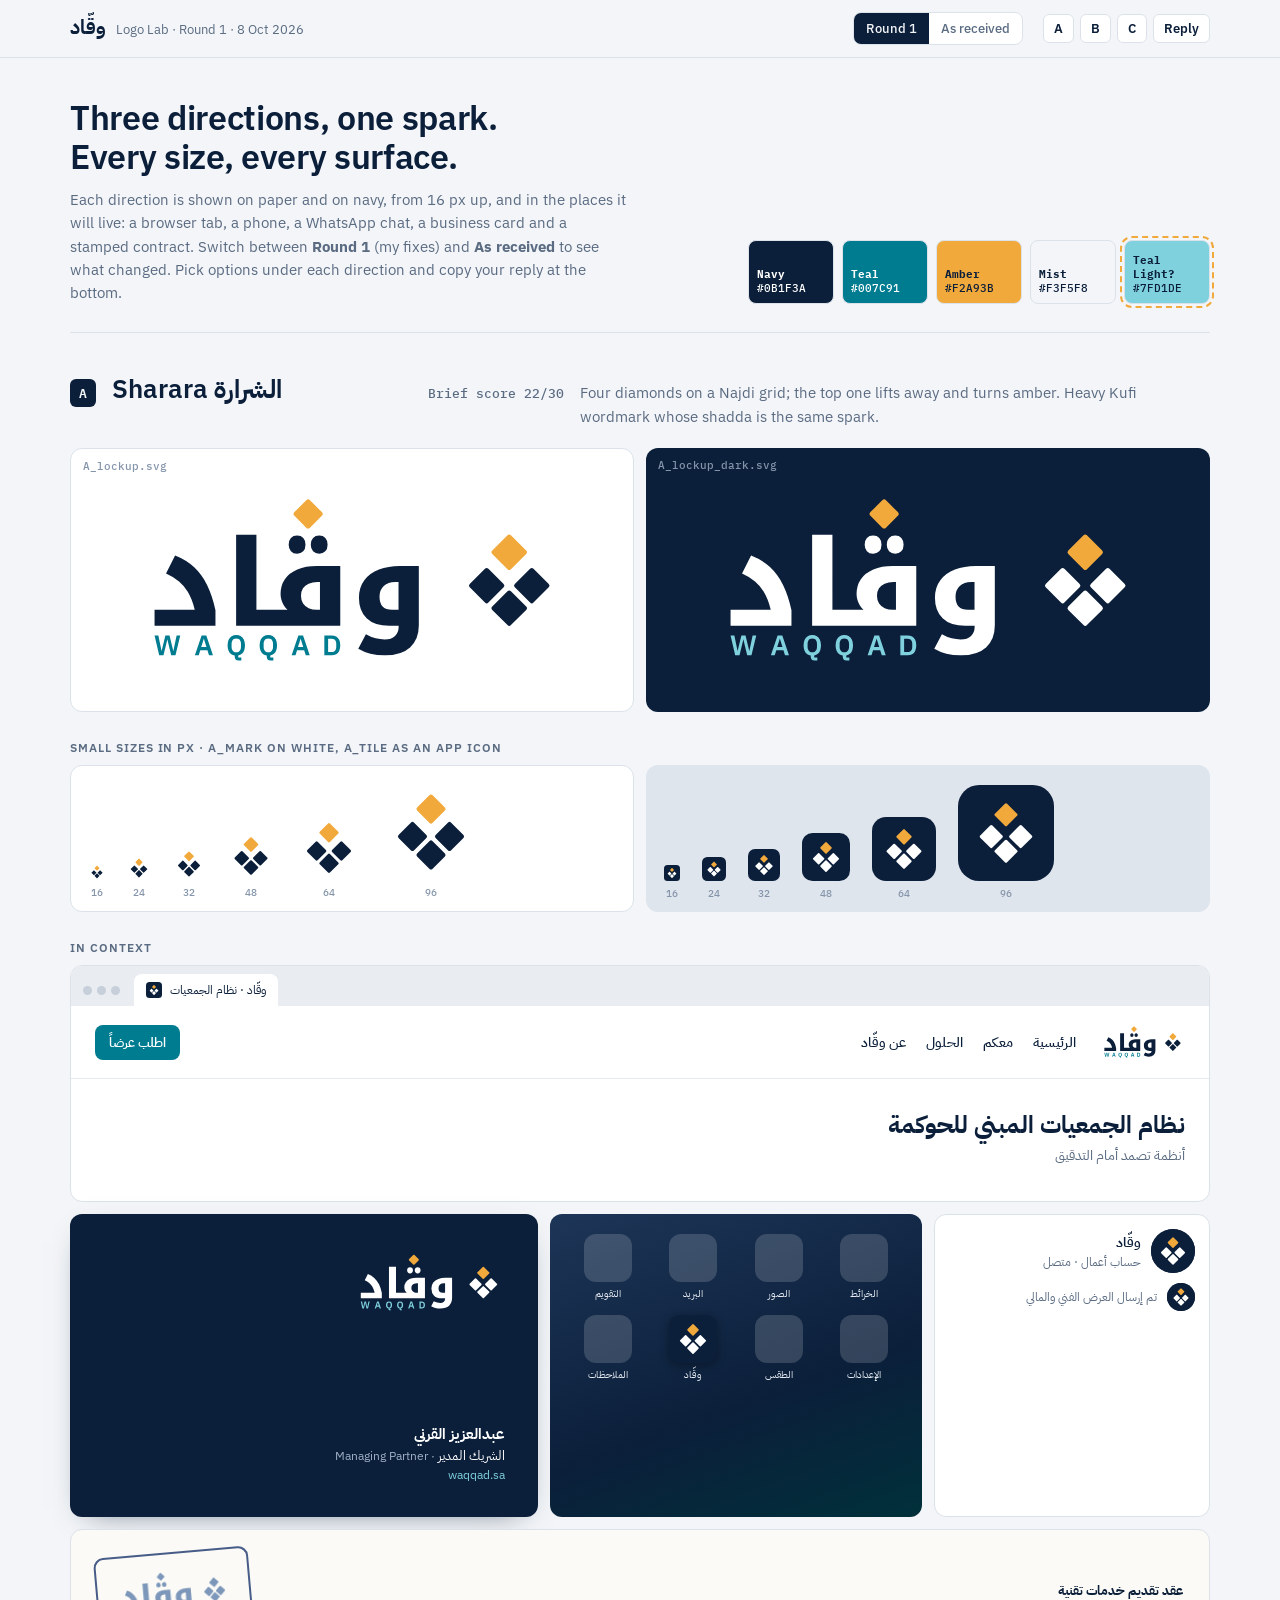
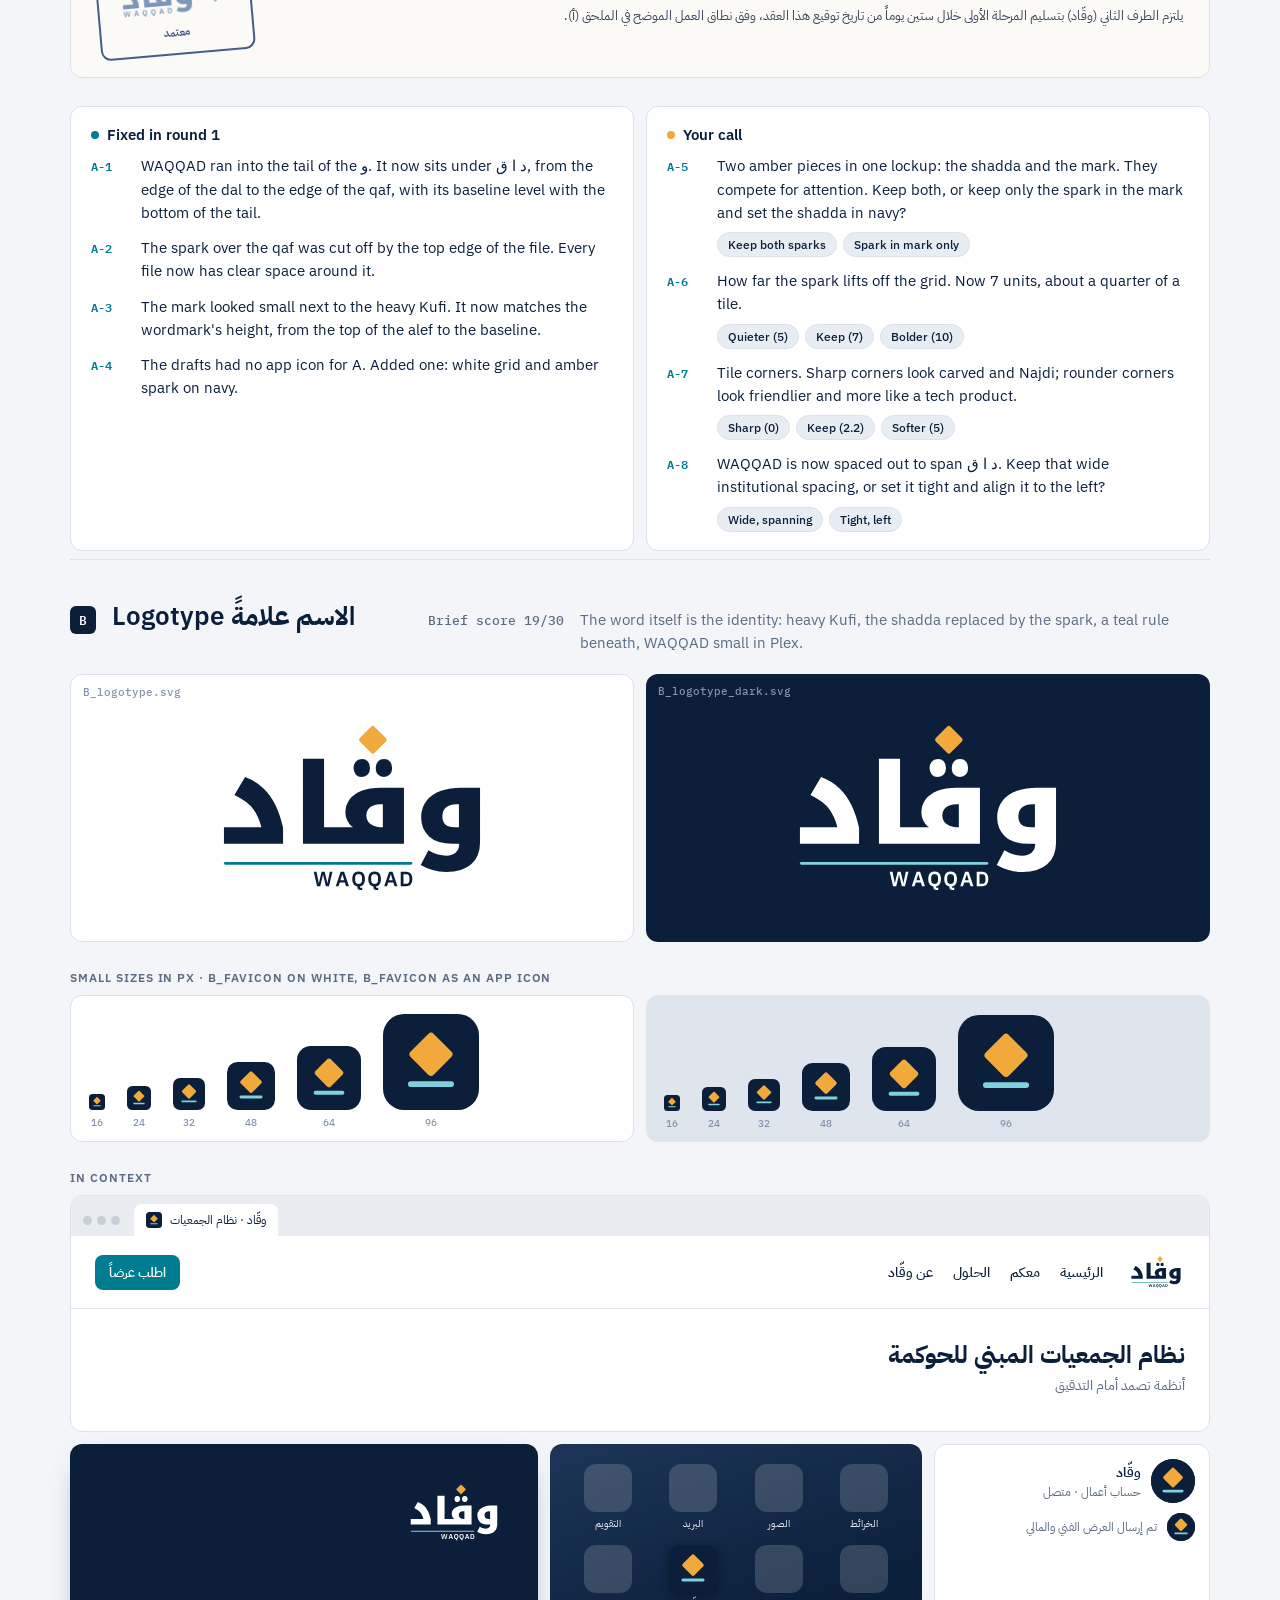
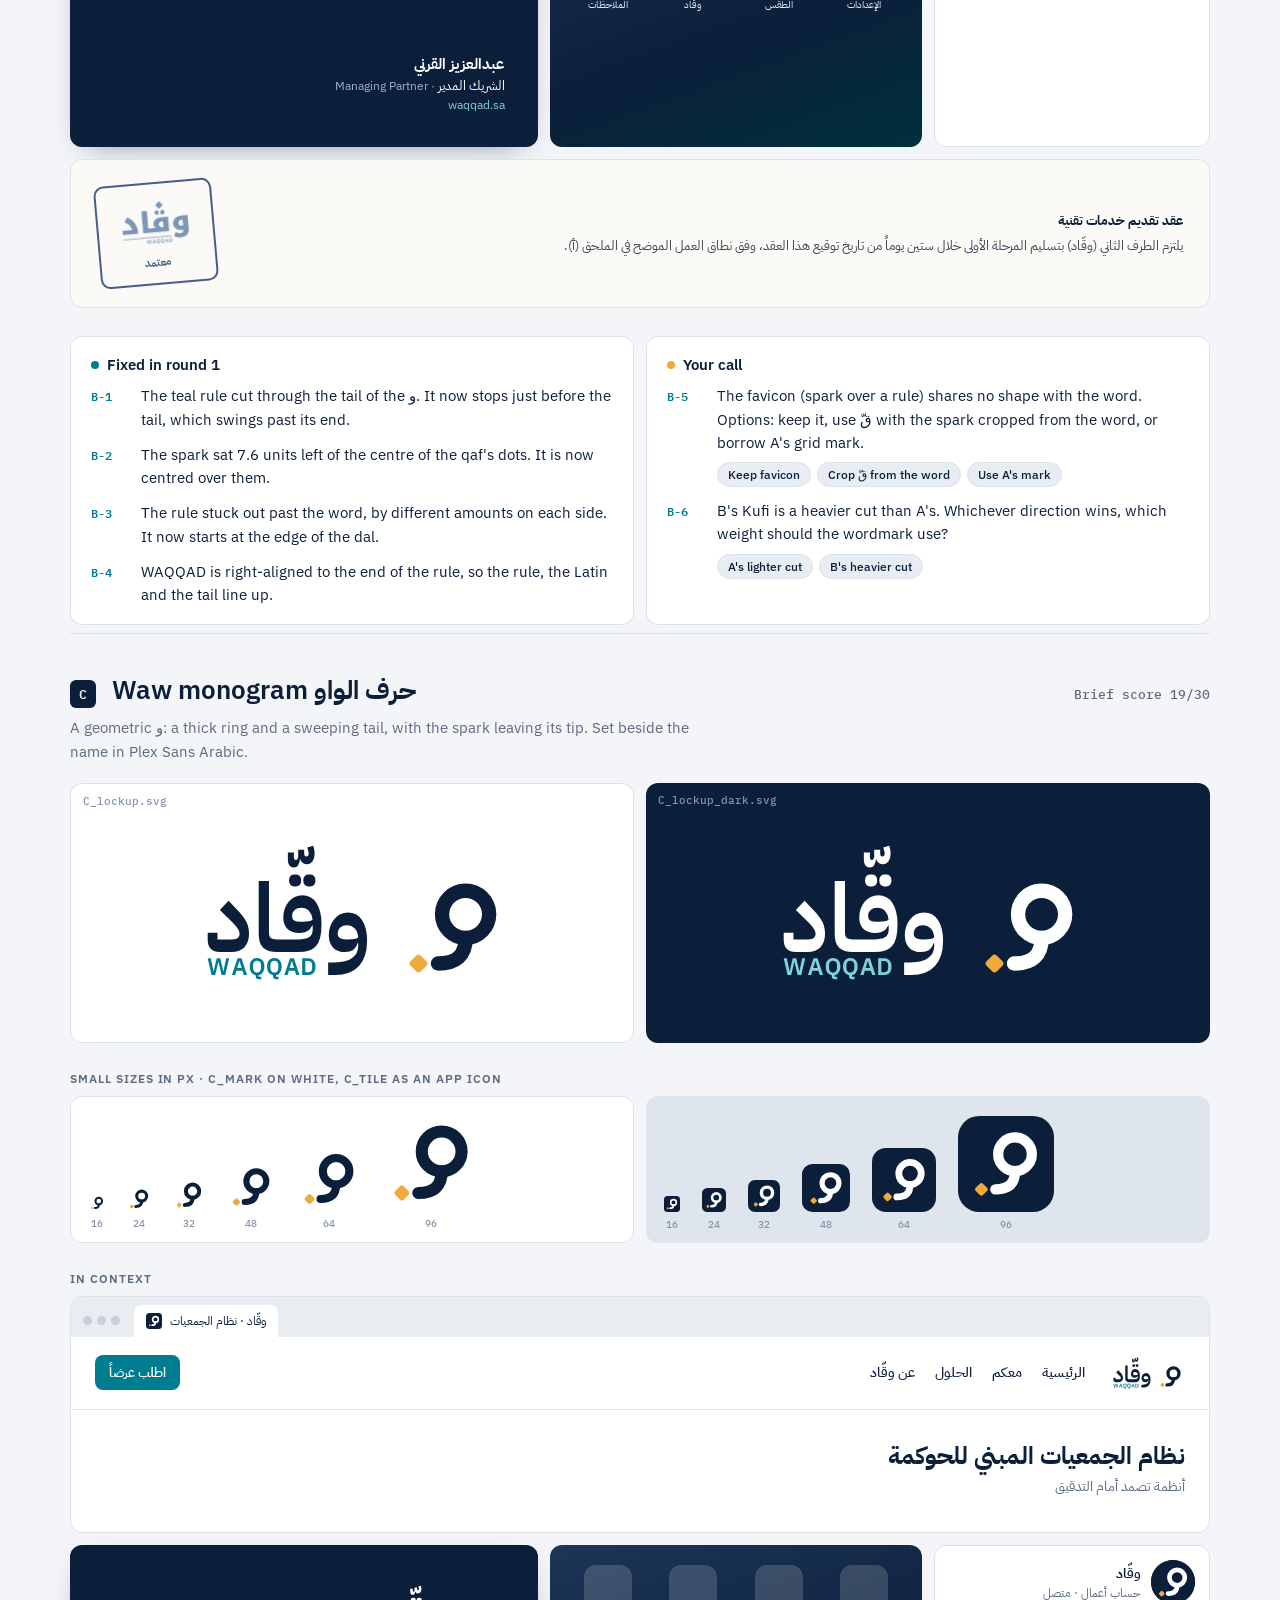
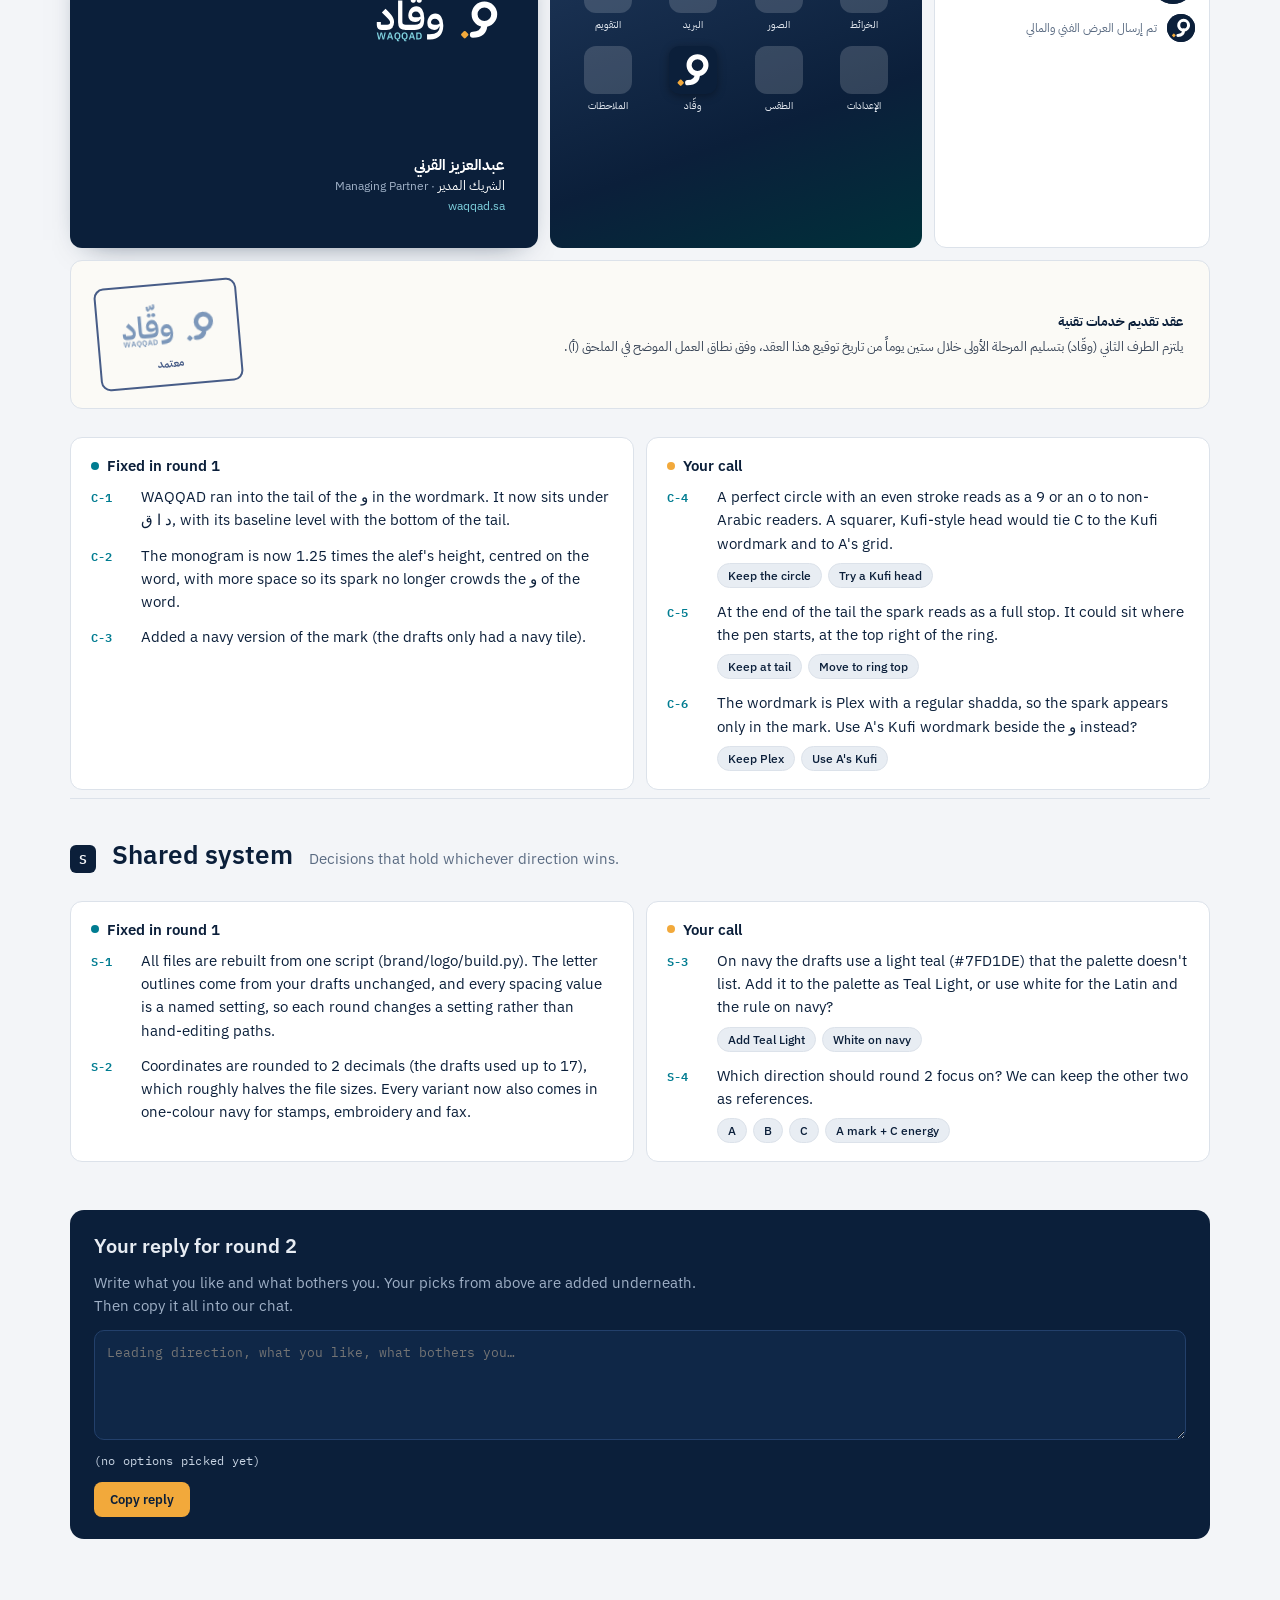
==== brand/logo-lab.html @ caca4d2d "Add logo lab: received drafts, build script, round 1 fixes - brand/logo/received: the three directio" ====
<!doctype html>
<html lang="en">
<head>
<meta charset="utf-8">
<meta name="viewport" content="width=device-width, initial-scale=1">
<title>Waqqad Logo Lab</title>
<link rel="preconnect" href="https://fonts.googleapis.com">
<link rel="preconnect" href="https://fonts.gstatic.com" crossorigin>
<link rel="stylesheet" href="https://fonts.googleapis.com/css2?family=IBM+Plex+Mono:wght@400;500&family=IBM+Plex+Sans+Arabic:wght@400;600;700&family=IBM+Plex+Sans:wght@400;500;600&display=swap">
<style>
/* Layout: a review board. Sticky round bar, then one board per direction:
   stages (light / navy), size ladder, in-context mockups, then the notes. */
:root {
  --paper: #F3F5F8;      /* brand Mist */
  --card: #FFFFFF;
  --ink: #0B1F3A;        /* brand Navy */
  --muted: #5A6B82;
  --line: #DCE2EA;
  --teal: #007C91;
  --amber: #F2A93B;
  --navy: #0B1F3A;
  --stage-light: #FFFFFF;
  --chip: #E8EDF3;
  --font-ar: "IBM Plex Sans Arabic", "Noto Sans Arabic", Tahoma, sans-serif;
  --font-en: "IBM Plex Sans", "Helvetica Neue", Arial, sans-serif;
  --font-mono: "IBM Plex Mono", ui-monospace, Menlo, monospace;
}
@media (prefers-color-scheme: dark) {
  :root:not([data-theme="light"]) {
    --paper: #071426; --card: #0D1C33; --ink: #E7ECF3; --muted: #93A3B8;
    --line: #1E3150; --teal: #4FB8C9; --chip: #15284A; --stage-light: #F3F5F8;
    color-scheme: dark;
  }
}
:root[data-theme="dark"] {
  --paper: #071426; --card: #0D1C33; --ink: #E7ECF3; --muted: #93A3B8;
  --line: #1E3150; --teal: #4FB8C9; --chip: #15284A; --stage-light: #F3F5F8;
  color-scheme: dark;
}
* { box-sizing: border-box; }
body { background: var(--paper); color: var(--ink); font: 15px/1.55 var(--font-en); margin: 0; }
.wrap { max-width: 1180px; margin: 0 auto; padding-inline: 20px; padding-block: 0 64px; }
.ar { font-family: var(--font-ar); }
h1, h2, h3 { text-wrap: balance; margin: 0; }
.mono { font-family: var(--font-mono); font-size: 12px; letter-spacing: .02em; }

/* round bar */
.bar { position: sticky; top: env(safe-area-inset-top, 0px); z-index: 5; background: color-mix(in srgb, var(--paper) 88%, transparent);
  backdrop-filter: blur(10px); border-bottom: 1px solid var(--line); }
.bar .wrap { display: flex; flex-wrap: wrap; align-items: center; gap: 12px 20px; padding-block: 12px; }
.brandline { display: flex; align-items: baseline; gap: 10px; margin-inline-end: auto; }
.brandline b { font: 700 20px/1 var(--font-ar); }
.brandline span { color: var(--muted); font-size: 13px; }
.seg { display: inline-flex; border: 1px solid var(--line); border-radius: 8px; overflow: hidden; background: var(--card); }
.seg button { font: 500 13px var(--font-en); color: var(--muted); background: none; border: 0; padding: 7px 12px; cursor: pointer; }
.seg button[aria-pressed="true"] { background: var(--ink); color: var(--paper); }
.seg button:focus-visible, .chip:focus-visible, .copy:focus-visible { outline: 2px solid var(--amber); outline-offset: 2px; }
.jump { display: flex; gap: 6px; }
.jump a { font: 600 13px var(--font-en); color: var(--ink); text-decoration: none; border: 1px solid var(--line); border-radius: 6px; padding: 5px 10px; background: var(--card); }

/* intro */
.intro { display: grid; grid-template-columns: minmax(0, 1.4fr) minmax(0, 1fr); gap: 32px; padding-block: 40px 28px; align-items: end; }
.intro h1 { font: 600 34px/1.15 var(--font-en); letter-spacing: -.01em; }
.intro p { color: var(--muted); max-width: 62ch; margin: 12px 0 0; }
.palette { display: grid; grid-template-columns: repeat(5, minmax(0, 1fr)); gap: 8px; }
.sw { border-radius: 8px; height: 64px; padding: 8px; display: flex; flex-direction: column; justify-content: flex-end; font: 500 11px/1.3 var(--font-mono); border: 1px solid var(--line); }
.sw.flag { outline: 2px dashed var(--amber); outline-offset: 2px; }

/* direction board */
.dir { border-top: 1px solid var(--line); padding-block: 40px 8px; scroll-margin-top: 70px; }
.dir-head { display: flex; flex-wrap: wrap; align-items: baseline; gap: 8px 16px; margin-bottom: 20px; }
.letter { font: 600 13px var(--font-mono); background: var(--ink); color: var(--paper); border-radius: 6px; padding: 3px 9px; }
.dir-head h2 { font: 600 26px/1.2 var(--font-en); }
.dir-head h2 .ar { font-weight: 700; margin-inline-start: 6px; }
.dir-head .score { margin-inline-start: auto; color: var(--muted); font: 500 13px var(--font-mono); }
.dir-head .idea { flex-basis: 100%; color: var(--muted); max-width: 70ch; margin: 0; }

.stages { display: grid; grid-template-columns: minmax(0, 1fr) minmax(0, 1fr); gap: 12px; }
.stage { border-radius: 12px; min-height: 260px; display: grid; place-items: center; padding: 28px; position: relative; }
.stage.light { background: var(--stage-light); border: 1px solid var(--line); }
.stage.dark { background: var(--navy); }
.stage img { max-width: 100%; max-height: 210px; width: auto; height: auto; display: block; }
.stage .tag { position: absolute; inset-block-start: 10px; inset-inline-start: 12px; font: 500 11px var(--font-mono); color: #8494AA; }
.missing { font: 500 13px var(--font-mono); color: #8494AA; border: 1px dashed currentColor; border-radius: 8px; padding: 10px 14px; text-align: center; }

.subhead { font: 600 12px var(--font-en); letter-spacing: .08em; text-transform: uppercase; color: var(--muted); margin: 28px 0 10px; }
.row { display: grid; gap: 12px; }
.ladder { display: grid; grid-template-columns: minmax(0, 1fr) minmax(0, 1fr); gap: 12px; }
.ladder > div { border-radius: 12px; padding: 18px 18px 12px; display: flex; flex-wrap: wrap; align-items: flex-end; gap: 18px 22px; }
.ladder .l { background: var(--stage-light); border: 1px solid var(--line); }
.ladder .d { background: #DFE5ED; }
.ladder figure { margin: 0; display: grid; justify-items: center; gap: 6px; }
.ladder figcaption { font: 500 10px var(--font-mono); color: #8494AA; }
.ladder img { display: block; image-rendering: auto; }

/* contexts */
.ctx { display: grid; grid-template-columns: repeat(12, minmax(0, 1fr)); gap: 12px; }
.ctx > * { border-radius: 12px; min-width: 0; }
.site { grid-column: span 12; background: #fff; border: 1px solid var(--line); overflow: hidden; }
.site .chrome { background: #E9EDF2; display: flex; align-items: center; gap: 8px; padding: 8px 12px 0; }
.site .tab { background: #fff; border-radius: 8px 8px 0 0; padding: 7px 12px; display: flex; align-items: center; gap: 8px; font: 12px var(--font-ar); color: #0B1F3A; max-width: 260px; }
.site .tab img { width: 16px; height: 16px; }
.site .dots { display: flex; gap: 5px; margin-inline-end: 6px; }
.site .dots i { width: 9px; height: 9px; border-radius: 50%; background: #C7CFDA; display: block; }
.site header { direction: rtl; display: flex; align-items: center; gap: 24px; padding: 16px 24px; border-bottom: 1px solid #E6EAF0; flex-wrap: wrap; }
.site header img { height: 40px; width: auto; }
.site nav { display: flex; gap: 20px; font: 500 14px var(--font-ar); color: #0B1F3A; margin-inline-end: auto; flex-wrap: wrap; }
.site .cta { font: 600 13px var(--font-ar); background: #007C91; color: #fff; border-radius: 8px; padding: 8px 14px; }
.site .hero { direction: rtl; padding: 28px 24px 34px; font-family: var(--font-ar); color: #0B1F3A; }
.site .hero b { display: block; font-size: 24px; font-weight: 700; }
.site .hero span { color: #5A6B82; font-size: 14px; }

.card-mock { grid-column: span 5; background: var(--navy); aspect-ratio: 85 / 55; max-width: 100%; padding: 7%; display: flex; flex-direction: column; justify-content: space-between; direction: rtl; color: #fff; box-shadow: 0 10px 30px -18px rgba(11, 31, 58, .7); }
.card-mock img { height: 30%; width: auto; max-width: 70%; align-self: flex-start; }
.card-mock .who { font: 13px/1.5 var(--font-ar); }
.card-mock .who b { display: block; font-size: 15px; }
.card-mock .who .en { font-family: var(--font-en); color: #9FB0C6; font-size: 12px; }
.card-mock .who .url { color: #7FD1DE; font-family: var(--font-en); font-size: 12px; }

.phone { grid-column: span 4; background: linear-gradient(160deg, #1D3557, #0B1F3A 60%, #00303A); padding: 20px; display: grid; grid-template-columns: repeat(4, minmax(0, 1fr)); gap: 14px 10px; align-content: start; }
.phone .app { display: grid; justify-items: center; gap: 4px; font: 10px var(--font-ar); color: #E7ECF3; }
.phone .app i { width: 48px; height: 48px; border-radius: 12px; background: rgba(255, 255, 255, .16); display: block; }
.phone .app img { width: 48px; height: 48px; display: block; filter: drop-shadow(0 2px 4px rgba(0, 0, 0, .35)); }

.chat { grid-column: span 3; background: var(--card); border: 1px solid var(--line); padding: 14px; display: grid; gap: 10px; align-content: start; }
.chat .row1 { display: flex; align-items: center; gap: 10px; direction: rtl; }
.chat .av { width: 44px; height: 44px; border-radius: 50%; overflow: hidden; flex: none; background: var(--navy); }
.chat .av img { width: 100%; height: 100%; display: block; }
.chat .t { font: 600 14px var(--font-ar); }
.chat .s { font: 12px var(--font-ar); color: var(--muted); }

.stamp { grid-column: span 12; background: #FBFAF6; border: 1px solid var(--line); padding: 22px 26px; display: flex; gap: 28px; align-items: center; flex-wrap: wrap; direction: rtl; }
.stamp .doc { font: 13px/1.9 var(--font-ar); color: #3A4658; flex: 1 1 280px; min-width: 0; }
.stamp .doc b { color: #0B1F3A; }
.stamp .seal { border: 2.5px solid #1F3A73; border-radius: 10px; padding: 12px 18px; transform: rotate(-5deg); opacity: .82; mix-blend-mode: multiply; display: grid; justify-items: center; gap: 4px; }
.stamp .seal img { height: 54px; width: auto; filter: url(#ink); }
.stamp .seal span { font: 600 11px var(--font-ar); color: #1F3A73; }

/* notes */
.notes { display: grid; grid-template-columns: minmax(0, 1fr) minmax(0, 1fr); gap: 12px; margin-top: 28px; }
.panel { background: var(--card); border: 1px solid var(--line); border-radius: 12px; padding: 18px 20px; min-width: 0; }
.panel h3 { font: 600 15px var(--font-en); margin-bottom: 10px; display: flex; gap: 8px; align-items: center; }
.panel h3 .dot { width: 8px; height: 8px; border-radius: 50%; }
.panel ul { list-style: none; margin: 0; padding: 0; display: grid; gap: 12px; }
.panel li { display: grid; grid-template-columns: 42px minmax(0, 1fr); gap: 8px; }
.panel li .id { font: 600 12px var(--font-mono); color: var(--teal); padding-top: 2px; }
.panel li p { margin: 0; }
.chips { display: flex; flex-wrap: wrap; gap: 6px; margin-top: 8px; }
.chip { font: 500 12px var(--font-en); border: 1px solid var(--line); background: var(--chip); color: var(--ink); border-radius: 999px; padding: 4px 10px; cursor: pointer; }
.chip[aria-pressed="true"] { background: var(--amber); border-color: var(--amber); color: #0B1F3A; }

.reply { margin-top: 40px; background: var(--navy); color: #E7ECF3; border-radius: 14px; padding: 22px 24px; display: grid; gap: 12px; }
.reply h2 { font: 600 20px var(--font-en); }
.reply p { margin: 0; color: #9FB0C6; max-width: 70ch; }
.reply textarea { width: 100%; min-height: 110px; resize: vertical; border-radius: 10px; border: 1px solid #23406B; background: #0F2747; color: #fff; font: 13px/1.6 var(--font-mono); padding: 12px; }
.copy { justify-self: start; font: 600 13px var(--font-en); background: var(--amber); color: #0B1F3A; border: 0; border-radius: 8px; padding: 9px 16px; cursor: pointer; }

@media (max-width: 860px) {
  .intro, .stages, .ladder, .notes { grid-template-columns: minmax(0, 1fr); }
  .card-mock, .phone, .chat { grid-column: span 12; }
  .palette { grid-template-columns: repeat(3, minmax(0, 1fr)); }
}
@media (prefers-reduced-motion: no-preference) { .stage img { transition: opacity .2s; } }
</style>
</head>
<body>


<svg width="0" height="0" style="position:absolute" aria-hidden="true">
  <filter id="ink"><feColorMatrix type="matrix" values="0 0 0 0 0.12  0 0 0 0 0.23  0 0 0 0 0.45  0 0 0 1 0"/></filter>
</svg>

<div class="bar">
  <div class="wrap">
    <div class="brandline"><b>وقّاد</b><span>Logo Lab · Round 1 · 8 Oct 2026</span></div>
    <div class="seg" role="group" aria-label="Version">
      <button id="v-v1" data-v="v1" aria-pressed="true">Round 1</button>
      <button id="v-v0" data-v="v0" aria-pressed="false">As received</button>
    </div>
    <nav class="jump" aria-label="Directions"><a href="#A">A</a><a href="#B">B</a><a href="#C">C</a><a href="#reply">Reply</a></nav>
  </div>
</div>

<div class="wrap">
  <section class="intro">
    <div>
      <h1>Three directions, one spark. Every size, every surface.</h1>
      <p>Each direction is shown on paper and on navy, from 16&nbsp;px up, and in the places it will live: a browser tab, a phone, a WhatsApp chat, a business card and a stamped contract. Switch between <b>Round&nbsp;1</b> (my fixes) and <b>As received</b> to see what changed. Pick options under each direction and copy your reply at the bottom.</p>
    </div>
    <div class="palette" id="palette"></div>
  </section>
  <div id="dirs"></div>
  <section class="reply" id="reply">
    <h2>Your reply for round 2</h2>
    <p>Write what you like and what bothers you. Your picks from above are added underneath. Then copy it all into our chat.</p>
    <textarea id="reply-note" aria-label="Your notes" placeholder="Leading direction, what you like, what bothers you…"></textarea>
    <pre id="reply-text" class="mono" style="margin:0;white-space:pre-wrap;color:#C9D5E4"></pre>
    <button class="copy" id="copy">Copy reply</button>
  </section>
</div>

<script>
const DATA = {"v0": {"A_lockup": "<svg xmlns=\"http://www.w3.org/2000/svg\" viewBox=\"0 0 465.59999999999997 196\" width=\"465.59999999999997\" height=\"196\"><g transform=\"translate(325.59999999999997 38) scale(1.2) rotate(45 50 50)\"><rect x=\"16.50\" y=\"16.50\" width=\"24\" height=\"24\" rx=\"2.2\" fill=\"#F2A93B\"/><rect x=\"52.50\" y=\"23.50\" width=\"24\" height=\"24\" rx=\"2.2\" fill=\"#0B1F3A\"/><rect x=\"23.50\" y=\"52.50\" width=\"24\" height=\"24\" rx=\"2.2\" fill=\"#0B1F3A\"/><rect x=\"52.50\" y=\"52.50\" width=\"24\" height=\"24\" rx=\"2.2\" fill=\"#0B1F3A\"/></g><path transform=\"translate(20.00 126)\" fill=\"#0B1F3A\" d=\"M5.3999999999999995 -16.08H45.54Q44.1 -21.96 42.269999999999996 -26.55Q40.44 -31.14 38.4 -34.44Q35.16 -39.9 29.849999999999998 -44.43Q24.54 -48.96 16.86 -52.379999999999995L25.919999999999998 -70.32Q37.14 -65.94 45.03 -58.5Q52.919999999999995 -51.059999999999995 58.08 -40.41Q63.239999999999995 -29.759999999999998 66.24 -15.54V0.0H5.3999999999999995Z M121.90160583941605 -16.08Q122.46 -16.08 122.46 -15.6V-0.6Q122.46 0.0 121.85999999999999 0.0H86.88V-91.2H107.16V-16.08Z M147.84 -72.06Q143.82 -72.06 141.6 -74.61Q139.38 -77.16 139.38 -81.17999999999999Q139.38 -85.32 141.6 -87.81Q143.82 -90.3 147.84 -90.3Q151.8 -90.3 153.99 -87.87Q156.18 -85.44 156.18 -81.17999999999999Q156.18 -76.92 153.9 -74.49000000000001Q151.62 -72.06 147.84 -72.06ZM169.92000000000002 -72.06Q166.02 -72.06 163.74 -74.55Q161.46 -77.03999999999999 161.46 -81.17999999999999Q161.46 -85.44 163.74 -87.87Q166.02 -90.3 169.92000000000002 -90.3Q173.82 -90.3 176.04 -87.9Q178.26 -85.5 178.26 -81.17999999999999Q178.26 -76.98 175.95 -74.52000000000001Q173.64000000000001 -72.06 169.92000000000002 -72.06Z M120.72 0.0Q120.11999999999999 0.0 120.11999999999999 -0.6V-15.6Q120.11999999999999 -16.08 120.72 -16.08H138.23999999999998Q136.14 -17.939999999999998 134.60999999999999 -20.4Q133.07999999999998 -22.86 132.18 -25.77Q131.28 -28.68 131.28 -31.86Q131.28 -40.379999999999995 135.57 -46.64999999999999Q139.85999999999999 -52.919999999999995 148.01999999999998 -56.37Q156.18 -59.82 167.7 -59.82H190.92V0.0ZM167.45999999999998 -16.08H170.64V-43.739999999999995H168.06Q163.01999999999998 -43.739999999999995 159.32999999999998 -42.17999999999999Q155.64 -40.62 153.66 -37.53Q151.68 -34.44 151.68 -29.82Q151.68 -25.439999999999998 153.75 -22.349999999999998Q155.82 -19.259999999999998 159.39 -17.669999999999998Q162.95999999999998 -16.08 167.45999999999998 -16.08Z M235.38 29.58Q227.52 29.58 221.01 27.9Q214.5 26.22 208.92000000000002 22.919999999999998L216.54 8.459999999999999Q221.76 11.459999999999999 226.29 12.57Q230.82 13.68 235.26 13.68Q242.04000000000002 13.68 245.64000000000001 10.14Q249.24 6.6 249.24 1.2V0.0H239.88Q224.94 0.0 217.26 -7.529999999999999Q209.58 -15.059999999999999 209.58 -28.14Q209.58 -38.64 214.98000000000002 -45.69Q220.38 -52.739999999999995 229.59 -56.28Q238.8 -59.82 250.2 -59.82H269.4V-0.48Q269.4 13.68 260.64 21.63Q251.88 29.58 235.38 29.58ZM249.12 -16.08V-43.739999999999995H245.76Q238.62 -43.739999999999995 234.39 -39.87Q230.16 -36.0 230.16 -29.04Q230.16 -22.5 233.22 -19.29Q236.28 -16.08 242.64 -16.08Z\"/><rect x=\"168.60\" y=\"3.40\" width=\"22.00\" height=\"22.00\" rx=\"2.64\" fill=\"#F2A93B\" transform=\"rotate(45 179.60 14.40)\"/><path transform=\"translate(185.62 164)\" fill=\"#007C91\" d=\"M8.787774658203125 0.0H4.885008666992187L0.6849739990234375 -18.148H4.117131103515625L5.902157104492187 -9.430330444335937L7.025217773437499 -3.8724702148437498H7.0955482177734375L8.40060888671875 -9.430330444335937L10.486973999023437 -18.148H14.266105102539061L16.3477919921875 -9.430330444335937L17.634522216796874 -3.8801397705078124H17.712522216796874L18.850921997070312 -9.430330444335937L20.68495666503906 -18.148H23.984122436523435L19.641739990234374 0.0H15.757304443359374L13.446295776367187 -9.597913330078125L12.332209106445312 -14.365877563476563H12.261878662109375L11.114122436523436 -9.597913330078125Z M41.27753088378906 0.0H37.706399780273436L36.25300866699219 -4.622782226562499H29.819200439453123L28.365809326171874 0.0H24.891008666992185L30.97838244628906 -18.148H35.2451484375ZM35.41372155761719 -7.554956665039062 33.95059155273437 -12.153268676757811 33.078939331054684 -15.02017333984375H32.94893933105469L32.09561755371094 -12.153268676757811L30.632487548828124 -7.554956665039062Z M55.19523510742187 1.820764892578125V4.63060888671875H52.68220910644531Q50.88299133300781 4.63060888671875 50.039869445800775 3.753817443847656Q49.19674755859375 2.8770260009765622 49.19674755859375 1.288799560546875V0.21267822265625Q47.21906066894531 -0.105304443359375 45.75838244628906 -1.2546348876953124Q44.297704223632806 -2.40396533203125 43.51153033447265 -4.367808776855469Q42.7253564453125 -6.331652221679687 42.7253564453125 -9.074Q42.7253564453125 -12.152660888671875 43.70185211181641 -14.236495666503906Q44.67834777832031 -16.320330444335937 46.46233911132812 -17.39016522216797Q48.24633044433593 -18.46 50.62299133300781 -18.46Q53.01798266601562 -18.46 54.792808776855466 -17.39016522216797Q56.567634887695306 -16.320330444335937 57.544130554199214 -14.236495666503906Q58.52062622070312 -12.152660888671875 58.52062622070312 -9.074Q58.52062622070312 -6.409652221679687 57.77345233154297 -4.4756435546875Q57.02627844238281 -2.5416348876953125 55.66576544189453 -1.379304443359375Q54.305252441406246 -0.2169739990234375 52.41323510742187 0.1423477783203125V1.820764892578125ZM50.62299133300781 -2.7378266601562498Q51.934034667968746 -2.7378266601562498 52.88257366943359 -3.33218310546875Q53.831112670898435 -3.92653955078125 54.355138671875 -5.03257421875Q54.87916467285156 -6.13860888671875 54.87916467285156 -7.675982666015624V-10.472017333984375Q54.87916467285156 -12.027721557617188 54.355138671875 -13.12842578125Q53.831112670898435 -14.229130004882812 52.88257366943359 -14.819651672363282Q51.934034667968746 -15.41017333984375 50.62299133300781 -15.41017333984375Q49.33794799804687 -15.41017333984375 48.37640899658203 -14.819651672363282Q47.414869995117186 -14.229130004882812 46.890843994140624 -13.12842578125Q46.36681799316406 -12.027721557617188 46.36681799316406 -10.472017333984375V-7.675982666015624Q46.36681799316406 -6.13860888671875 46.890843994140624 -5.03257421875Q47.414869995117186 -3.92653955078125 48.37640899658203 -3.33218310546875Q49.33794799804687 -2.7378266601562498 50.62299133300781 -2.7378266601562498Z M73.92723510742186 1.820764892578125V4.63060888671875H71.41420910644531Q69.61499133300781 4.63060888671875 68.77186944580077 3.753817443847656Q67.92874755859374 2.8770260009765622 67.92874755859374 1.288799560546875V0.21267822265625Q65.9510606689453 -0.105304443359375 64.49038244628906 -1.2546348876953124Q63.029704223632805 -2.40396533203125 62.24353033447265 -4.367808776855469Q61.4573564453125 -6.331652221679687 61.4573564453125 -9.074Q61.4573564453125 -12.152660888671875 62.43385211181641 -14.236495666503906Q63.41034777832031 -16.320330444335937 65.19433911132812 -17.39016522216797Q66.97833044433594 -18.46 69.3549913330078 -18.46Q71.74998266601563 -18.46 73.52480877685547 -17.39016522216797Q75.2996348876953 -16.320330444335937 76.27613055419921 -14.236495666503906Q77.25262622070312 -12.152660888671875 77.25262622070312 -9.074Q77.25262622070312 -6.409652221679687 76.50545233154295 -4.4756435546875Q75.7582784423828 -2.5416348876953125 74.39776544189453 -1.379304443359375Q73.03725244140625 -0.2169739990234375 71.14523510742187 0.1423477783203125V1.820764892578125ZM69.3549913330078 -2.7378266601562498Q70.66603466796874 -2.7378266601562498 71.61457366943358 -3.33218310546875Q72.56311267089843 -3.92653955078125 73.087138671875 -5.03257421875Q73.61116467285156 -6.13860888671875 73.61116467285156 -7.675982666015624V-10.472017333984375Q73.61116467285156 -12.027721557617188 73.087138671875 -13.12842578125Q72.56311267089843 -14.229130004882812 71.61457366943358 -14.819651672363282Q70.66603466796874 -15.41017333984375 69.3549913330078 -15.41017333984375Q68.06994799804687 -15.41017333984375 67.10840899658203 -14.819651672363282Q66.14686999511719 -14.229130004882812 65.62284399414062 -13.12842578125Q65.09881799316406 -12.027721557617188 65.09881799316406 -10.472017333984375V-7.675982666015624Q65.09881799316406 -6.13860888671875 65.62284399414062 -5.03257421875Q66.14686999511719 -3.92653955078125 67.10840899658203 -3.33218310546875Q68.06994799804687 -2.7378266601562498 69.3549913330078 -2.7378266601562498Z M95.08153088378907 0.0H91.51039978027345L90.05700866699219 -4.622782226562499H83.62320043945313L82.16980932617187 0.0H78.6950086669922L84.78238244628906 -18.148H89.04914843750001ZM89.21772155761718 -7.554956665039062 87.75459155273438 -12.153268676757811 86.88293933105469 -15.02017333984375H86.75293933105469L85.89961755371094 -12.153268676757811L84.43648754882813 -7.554956665039062Z M97.968712890625 0.0V-18.148H104.58429577636718Q106.95627844238281 -18.148 108.71576544189452 -17.137834777832033Q110.47525244140624 -16.127669555664063 111.44024377441406 -14.112669555664063Q112.40523510742187 -12.097669555664062 112.40523510742187 -9.074Q112.40523510742187 -6.050330444335938 111.44024377441406 -4.035330444335937Q110.47525244140624 -2.0203304443359373 108.71576544189452 -1.0101652221679687Q106.95627844238281 0.0 104.58429577636718 0.0ZM101.39918310546875 -3.0421571044921873H104.58429577636718Q105.854 -3.0421571044921873 106.79636511230468 -3.55318310546875Q107.73873022460937 -4.064209106445312 108.25125189208984 -5.086913330078125Q108.76377355957031 -6.109617553710938 108.76377355957031 -7.646991333007812V-10.501008666992186Q108.76377355957031 -12.056712890624999 108.25125189208984 -13.074086669921874Q107.73873022460937 -14.091460449218749 106.79636511230468 -14.59865167236328Q105.854 -15.105842895507811 104.58429577636718 -15.105842895507811H101.39918310546875Z\"/></svg>", "A_lockup_dark": "<svg xmlns=\"http://www.w3.org/2000/svg\" viewBox=\"0 0 465.59999999999997 196\" width=\"465.59999999999997\" height=\"196\"><rect width=\"100%\" height=\"100%\" fill=\"#0B1F3A\"/><g transform=\"translate(325.59999999999997 38) scale(1.2) rotate(45 50 50)\"><rect x=\"16.50\" y=\"16.50\" width=\"24\" height=\"24\" rx=\"2.2\" fill=\"#F2A93B\"/><rect x=\"52.50\" y=\"23.50\" width=\"24\" height=\"24\" rx=\"2.2\" fill=\"#FFFFFF\"/><rect x=\"23.50\" y=\"52.50\" width=\"24\" height=\"24\" rx=\"2.2\" fill=\"#FFFFFF\"/><rect x=\"52.50\" y=\"52.50\" width=\"24\" height=\"24\" rx=\"2.2\" fill=\"#FFFFFF\"/></g><path transform=\"translate(20.00 126)\" fill=\"#FFFFFF\" d=\"M5.3999999999999995 -16.08H45.54Q44.1 -21.96 42.269999999999996 -26.55Q40.44 -31.14 38.4 -34.44Q35.16 -39.9 29.849999999999998 -44.43Q24.54 -48.96 16.86 -52.379999999999995L25.919999999999998 -70.32Q37.14 -65.94 45.03 -58.5Q52.919999999999995 -51.059999999999995 58.08 -40.41Q63.239999999999995 -29.759999999999998 66.24 -15.54V0.0H5.3999999999999995Z M121.90160583941605 -16.08Q122.46 -16.08 122.46 -15.6V-0.6Q122.46 0.0 121.85999999999999 0.0H86.88V-91.2H107.16V-16.08Z M147.84 -72.06Q143.82 -72.06 141.6 -74.61Q139.38 -77.16 139.38 -81.17999999999999Q139.38 -85.32 141.6 -87.81Q143.82 -90.3 147.84 -90.3Q151.8 -90.3 153.99 -87.87Q156.18 -85.44 156.18 -81.17999999999999Q156.18 -76.92 153.9 -74.49000000000001Q151.62 -72.06 147.84 -72.06ZM169.92000000000002 -72.06Q166.02 -72.06 163.74 -74.55Q161.46 -77.03999999999999 161.46 -81.17999999999999Q161.46 -85.44 163.74 -87.87Q166.02 -90.3 169.92000000000002 -90.3Q173.82 -90.3 176.04 -87.9Q178.26 -85.5 178.26 -81.17999999999999Q178.26 -76.98 175.95 -74.52000000000001Q173.64000000000001 -72.06 169.92000000000002 -72.06Z M120.72 0.0Q120.11999999999999 0.0 120.11999999999999 -0.6V-15.6Q120.11999999999999 -16.08 120.72 -16.08H138.23999999999998Q136.14 -17.939999999999998 134.60999999999999 -20.4Q133.07999999999998 -22.86 132.18 -25.77Q131.28 -28.68 131.28 -31.86Q131.28 -40.379999999999995 135.57 -46.64999999999999Q139.85999999999999 -52.919999999999995 148.01999999999998 -56.37Q156.18 -59.82 167.7 -59.82H190.92V0.0ZM167.45999999999998 -16.08H170.64V-43.739999999999995H168.06Q163.01999999999998 -43.739999999999995 159.32999999999998 -42.17999999999999Q155.64 -40.62 153.66 -37.53Q151.68 -34.44 151.68 -29.82Q151.68 -25.439999999999998 153.75 -22.349999999999998Q155.82 -19.259999999999998 159.39 -17.669999999999998Q162.95999999999998 -16.08 167.45999999999998 -16.08Z M235.38 29.58Q227.52 29.58 221.01 27.9Q214.5 26.22 208.92000000000002 22.919999999999998L216.54 8.459999999999999Q221.76 11.459999999999999 226.29 12.57Q230.82 13.68 235.26 13.68Q242.04000000000002 13.68 245.64000000000001 10.14Q249.24 6.6 249.24 1.2V0.0H239.88Q224.94 0.0 217.26 -7.529999999999999Q209.58 -15.059999999999999 209.58 -28.14Q209.58 -38.64 214.98000000000002 -45.69Q220.38 -52.739999999999995 229.59 -56.28Q238.8 -59.82 250.2 -59.82H269.4V-0.48Q269.4 13.68 260.64 21.63Q251.88 29.58 235.38 29.58ZM249.12 -16.08V-43.739999999999995H245.76Q238.62 -43.739999999999995 234.39 -39.87Q230.16 -36.0 230.16 -29.04Q230.16 -22.5 233.22 -19.29Q236.28 -16.08 242.64 -16.08Z\"/><rect x=\"168.60\" y=\"3.40\" width=\"22.00\" height=\"22.00\" rx=\"2.64\" fill=\"#F2A93B\" transform=\"rotate(45 179.60 14.40)\"/><path transform=\"translate(185.62 164)\" fill=\"#7FD1DE\" d=\"M8.787774658203125 0.0H4.885008666992187L0.6849739990234375 -18.148H4.117131103515625L5.902157104492187 -9.430330444335937L7.025217773437499 -3.8724702148437498H7.0955482177734375L8.40060888671875 -9.430330444335937L10.486973999023437 -18.148H14.266105102539061L16.3477919921875 -9.430330444335937L17.634522216796874 -3.8801397705078124H17.712522216796874L18.850921997070312 -9.430330444335937L20.68495666503906 -18.148H23.984122436523435L19.641739990234374 0.0H15.757304443359374L13.446295776367187 -9.597913330078125L12.332209106445312 -14.365877563476563H12.261878662109375L11.114122436523436 -9.597913330078125Z M41.27753088378906 0.0H37.706399780273436L36.25300866699219 -4.622782226562499H29.819200439453123L28.365809326171874 0.0H24.891008666992185L30.97838244628906 -18.148H35.2451484375ZM35.41372155761719 -7.554956665039062 33.95059155273437 -12.153268676757811 33.078939331054684 -15.02017333984375H32.94893933105469L32.09561755371094 -12.153268676757811L30.632487548828124 -7.554956665039062Z M55.19523510742187 1.820764892578125V4.63060888671875H52.68220910644531Q50.88299133300781 4.63060888671875 50.039869445800775 3.753817443847656Q49.19674755859375 2.8770260009765622 49.19674755859375 1.288799560546875V0.21267822265625Q47.21906066894531 -0.105304443359375 45.75838244628906 -1.2546348876953124Q44.297704223632806 -2.40396533203125 43.51153033447265 -4.367808776855469Q42.7253564453125 -6.331652221679687 42.7253564453125 -9.074Q42.7253564453125 -12.152660888671875 43.70185211181641 -14.236495666503906Q44.67834777832031 -16.320330444335937 46.46233911132812 -17.39016522216797Q48.24633044433593 -18.46 50.62299133300781 -18.46Q53.01798266601562 -18.46 54.792808776855466 -17.39016522216797Q56.567634887695306 -16.320330444335937 57.544130554199214 -14.236495666503906Q58.52062622070312 -12.152660888671875 58.52062622070312 -9.074Q58.52062622070312 -6.409652221679687 57.77345233154297 -4.4756435546875Q57.02627844238281 -2.5416348876953125 55.66576544189453 -1.379304443359375Q54.305252441406246 -0.2169739990234375 52.41323510742187 0.1423477783203125V1.820764892578125ZM50.62299133300781 -2.7378266601562498Q51.934034667968746 -2.7378266601562498 52.88257366943359 -3.33218310546875Q53.831112670898435 -3.92653955078125 54.355138671875 -5.03257421875Q54.87916467285156 -6.13860888671875 54.87916467285156 -7.675982666015624V-10.472017333984375Q54.87916467285156 -12.027721557617188 54.355138671875 -13.12842578125Q53.831112670898435 -14.229130004882812 52.88257366943359 -14.819651672363282Q51.934034667968746 -15.41017333984375 50.62299133300781 -15.41017333984375Q49.33794799804687 -15.41017333984375 48.37640899658203 -14.819651672363282Q47.414869995117186 -14.229130004882812 46.890843994140624 -13.12842578125Q46.36681799316406 -12.027721557617188 46.36681799316406 -10.472017333984375V-7.675982666015624Q46.36681799316406 -6.13860888671875 46.890843994140624 -5.03257421875Q47.414869995117186 -3.92653955078125 48.37640899658203 -3.33218310546875Q49.33794799804687 -2.7378266601562498 50.62299133300781 -2.7378266601562498Z M73.92723510742186 1.820764892578125V4.63060888671875H71.41420910644531Q69.61499133300781 4.63060888671875 68.77186944580077 3.753817443847656Q67.92874755859374 2.8770260009765622 67.92874755859374 1.288799560546875V0.21267822265625Q65.9510606689453 -0.105304443359375 64.49038244628906 -1.2546348876953124Q63.029704223632805 -2.40396533203125 62.24353033447265 -4.367808776855469Q61.4573564453125 -6.331652221679687 61.4573564453125 -9.074Q61.4573564453125 -12.152660888671875 62.43385211181641 -14.236495666503906Q63.41034777832031 -16.320330444335937 65.19433911132812 -17.39016522216797Q66.97833044433594 -18.46 69.3549913330078 -18.46Q71.74998266601563 -18.46 73.52480877685547 -17.39016522216797Q75.2996348876953 -16.320330444335937 76.27613055419921 -14.236495666503906Q77.25262622070312 -12.152660888671875 77.25262622070312 -9.074Q77.25262622070312 -6.409652221679687 76.50545233154295 -4.4756435546875Q75.7582784423828 -2.5416348876953125 74.39776544189453 -1.379304443359375Q73.03725244140625 -0.2169739990234375 71.14523510742187 0.1423477783203125V1.820764892578125ZM69.3549913330078 -2.7378266601562498Q70.66603466796874 -2.7378266601562498 71.61457366943358 -3.33218310546875Q72.56311267089843 -3.92653955078125 73.087138671875 -5.03257421875Q73.61116467285156 -6.13860888671875 73.61116467285156 -7.675982666015624V-10.472017333984375Q73.61116467285156 -12.027721557617188 73.087138671875 -13.12842578125Q72.56311267089843 -14.229130004882812 71.61457366943358 -14.819651672363282Q70.66603466796874 -15.41017333984375 69.3549913330078 -15.41017333984375Q68.06994799804687 -15.41017333984375 67.10840899658203 -14.819651672363282Q66.14686999511719 -14.229130004882812 65.62284399414062 -13.12842578125Q65.09881799316406 -12.027721557617188 65.09881799316406 -10.472017333984375V-7.675982666015624Q65.09881799316406 -6.13860888671875 65.62284399414062 -5.03257421875Q66.14686999511719 -3.92653955078125 67.10840899658203 -3.33218310546875Q68.06994799804687 -2.7378266601562498 69.3549913330078 -2.7378266601562498Z M95.08153088378907 0.0H91.51039978027345L90.05700866699219 -4.622782226562499H83.62320043945313L82.16980932617187 0.0H78.6950086669922L84.78238244628906 -18.148H89.04914843750001ZM89.21772155761718 -7.554956665039062 87.75459155273438 -12.153268676757811 86.88293933105469 -15.02017333984375H86.75293933105469L85.89961755371094 -12.153268676757811L84.43648754882813 -7.554956665039062Z M97.968712890625 0.0V-18.148H104.58429577636718Q106.95627844238281 -18.148 108.71576544189452 -17.137834777832033Q110.47525244140624 -16.127669555664063 111.44024377441406 -14.112669555664063Q112.40523510742187 -12.097669555664062 112.40523510742187 -9.074Q112.40523510742187 -6.050330444335938 111.44024377441406 -4.035330444335937Q110.47525244140624 -2.0203304443359373 108.71576544189452 -1.0101652221679687Q106.95627844238281 0.0 104.58429577636718 0.0ZM101.39918310546875 -3.0421571044921873H104.58429577636718Q105.854 -3.0421571044921873 106.79636511230468 -3.55318310546875Q107.73873022460937 -4.064209106445312 108.25125189208984 -5.086913330078125Q108.76377355957031 -6.109617553710938 108.76377355957031 -7.646991333007812V-10.501008666992186Q108.76377355957031 -12.056712890624999 108.25125189208984 -13.074086669921874Q107.73873022460937 -14.091460449218749 106.79636511230468 -14.59865167236328Q105.854 -15.105842895507811 104.58429577636718 -15.105842895507811H101.39918310546875Z\"/></svg>", "A_mark": "<svg xmlns=\"http://www.w3.org/2000/svg\" viewBox=\"0 0 100 100\" width=\"400\" height=\"400\"><g transform=\"translate(0 0) scale(1.0) rotate(45 50 50)\"><rect x=\"16.50\" y=\"16.50\" width=\"24\" height=\"24\" rx=\"2.2\" fill=\"#F2A93B\"/><rect x=\"52.50\" y=\"23.50\" width=\"24\" height=\"24\" rx=\"2.2\" fill=\"#0B1F3A\"/><rect x=\"23.50\" y=\"52.50\" width=\"24\" height=\"24\" rx=\"2.2\" fill=\"#0B1F3A\"/><rect x=\"52.50\" y=\"52.50\" width=\"24\" height=\"24\" rx=\"2.2\" fill=\"#0B1F3A\"/></g></svg>", "A_mark_dark": "<svg xmlns=\"http://www.w3.org/2000/svg\" viewBox=\"0 0 100 100\" width=\"400\" height=\"400\"><rect width=\"100%\" height=\"100%\" fill=\"#0B1F3A\"/><g transform=\"translate(0 0) scale(1.0) rotate(45 50 50)\"><rect x=\"16.50\" y=\"16.50\" width=\"24\" height=\"24\" rx=\"2.2\" fill=\"#F2A93B\"/><rect x=\"52.50\" y=\"23.50\" width=\"24\" height=\"24\" rx=\"2.2\" fill=\"#FFFFFF\"/><rect x=\"23.50\" y=\"52.50\" width=\"24\" height=\"24\" rx=\"2.2\" fill=\"#FFFFFF\"/><rect x=\"52.50\" y=\"52.50\" width=\"24\" height=\"24\" rx=\"2.2\" fill=\"#FFFFFF\"/></g></svg>", "A_mark_mono": "<svg xmlns=\"http://www.w3.org/2000/svg\" viewBox=\"0 0 100 100\" width=\"400\" height=\"400\"><g transform=\"translate(0 0) scale(1.0) rotate(45 50 50)\"><rect x=\"16.50\" y=\"16.50\" width=\"24\" height=\"24\" rx=\"2.2\" fill=\"#0B1F3A\"/><rect x=\"52.50\" y=\"23.50\" width=\"24\" height=\"24\" rx=\"2.2\" fill=\"#0B1F3A\"/><rect x=\"23.50\" y=\"52.50\" width=\"24\" height=\"24\" rx=\"2.2\" fill=\"#0B1F3A\"/><rect x=\"52.50\" y=\"52.50\" width=\"24\" height=\"24\" rx=\"2.2\" fill=\"#0B1F3A\"/></g></svg>", "B_favicon": "<svg xmlns=\"http://www.w3.org/2000/svg\" viewBox=\"0 0 100 100\" width=\"400\" height=\"400\"><rect width=\"100\" height=\"100\" rx=\"22\" fill=\"#0B1F3A\"/><rect x=\"33.00\" y=\"25.00\" width=\"34.00\" height=\"34.00\" rx=\"4.08\" fill=\"#F2A93B\" transform=\"rotate(45 50.00 42.00)\"/><rect x=\"26\" y=\"70\" width=\"48\" height=\"6\" rx=\"3\" fill=\"#7FD1DE\"/></svg>", "B_logotype": "<svg xmlns=\"http://www.w3.org/2000/svg\" viewBox=\"0 0 467.52 272\" width=\"467.52\" height=\"272\"><path transform=\"translate(40.00 172)\" fill=\"#0B1F3A\" d=\"M7.2 -23.68H60.800000000000004Q58.56 -32.0 55.68000000000001 -38.24Q52.800000000000004 -44.480000000000004 49.76 -48.800000000000004Q45.92 -54.24 39.040000000000006 -59.68000000000001Q32.160000000000004 -65.12 22.240000000000002 -69.92L37.44 -95.36Q52.96 -89.44 63.519999999999996 -79.44Q74.08 -69.44 80.88 -55.36Q87.68 -41.28 91.84 -22.88V0.0H7.2Z M169.83007299270076 -23.68Q170.56 -23.68 170.56 -23.04V-0.8Q170.56 0.0 169.76 0.0H120.32000000000001V-121.60000000000001H150.56V-23.68Z M204.64000000000001 -95.52000000000001Q198.88000000000002 -95.52000000000001 195.84000000000003 -99.20000000000002Q192.8 -102.88000000000001 192.8 -108.32000000000001Q192.8 -113.92 195.84000000000003 -117.52000000000001Q198.88000000000002 -121.12 204.64000000000001 -121.12Q210.24 -121.12 213.28000000000003 -117.68Q216.32000000000002 -114.24000000000001 216.32000000000002 -108.32000000000001Q216.32000000000002 -102.4 213.12 -98.96000000000001Q209.92000000000002 -95.52000000000001 204.64000000000001 -95.52000000000001ZM236.32000000000002 -95.52000000000001Q230.88000000000002 -95.52000000000001 227.68 -99.04Q224.48000000000002 -102.56 224.48000000000002 -108.32000000000001Q224.48000000000002 -114.24000000000001 227.68 -117.68Q230.88000000000002 -121.12 236.32000000000002 -121.12Q241.76000000000002 -121.12 244.88 -117.76Q248.0 -114.4 248.0 -108.32000000000001Q248.0 -102.4 244.72000000000003 -98.96000000000001Q241.44000000000003 -95.52000000000001 236.32000000000002 -95.52000000000001Z M168.16 0.0Q167.36 0.0 167.36 -0.8V-23.04Q167.36 -23.68 168.16 -23.68H192.0Q188.96 -25.6 186.56 -28.8Q184.16 -32.0 182.64 -36.08Q181.12 -40.160000000000004 181.12 -44.64Q181.12 -55.36 187.04000000000002 -63.36Q192.96 -71.36 204.24 -75.84Q215.52 -80.32000000000001 231.52 -80.32000000000001H264.96000000000004V0.0ZM230.72 -23.68H234.72000000000003V-56.64H232.0Q225.76000000000002 -56.64 221.04000000000002 -54.88Q216.32 -53.120000000000005 213.68 -49.52Q211.04000000000002 -45.92 211.04000000000002 -40.480000000000004Q211.04000000000002 -35.04 214.0 -31.28Q216.96 -27.52 221.44 -25.6Q225.92000000000002 -23.68 230.72 -23.68Z M325.44 40.480000000000004Q315.36 40.480000000000004 305.92 37.68000000000001Q296.48 34.88 288.96 30.400000000000002L300.0 9.28Q307.36 13.92 313.68 15.52Q320.0 17.12 325.6 17.12Q334.56 17.12 339.28 12.64Q344.0 8.16 344.0 2.4V0.0H334.88Q312.16 0.0 300.88 -10.4Q289.6 -20.8 289.6 -37.76Q289.6 -52.160000000000004 297.36 -61.60000000000001Q305.12 -71.04 318.15999999999997 -75.68Q331.2 -80.32000000000001 347.04 -80.32000000000001H373.92V-1.76Q373.92 17.76 361.6 29.120000000000005Q349.28 40.480000000000004 325.44 40.480000000000004ZM343.68 -23.68V-56.64H339.84000000000003Q331.04 -56.64 325.52 -52.08Q320.0 -47.52 320.0 -39.52Q320.0 -31.68 324.24 -27.68Q328.48 -23.68 337.44 -23.68Z\"/><rect x=\"237.80\" y=\"8.20\" width=\"30.00\" height=\"30.00\" rx=\"3.60\" fill=\"#F2A93B\" transform=\"rotate(45 252.80 23.20)\"/><rect x=\"40\" y=\"198\" width=\"387.52\" height=\"4\" rx=\"2\" fill=\"#007C91\"/><path transform=\"translate(295.85 244)\" fill=\"#0B1F3A\" d=\"M10.139739990234375 0.0H5.636548461914062L0.7903546142578125 -20.939999999999998H4.750535888671875L6.810181274414062 -10.881150512695312L8.1060205078125 -4.46823486328125H8.187171020507812L9.69301025390625 -10.881150512695312L12.100354614257812 -20.939999999999998H16.460890502929686L18.8628369140625 -10.881150512695312L20.347525634765624 -4.477084350585938H20.437525634765624L21.751063842773437 -10.881150512695312L23.867257690429685 -20.939999999999998H27.67398742675781L22.663546142578124 0.0H18.181505126953123L15.514956665039062 -11.074515380859374L14.229472045898437 -16.57601257324219H14.148321533203125L12.823987426757812 -11.074515380859374Z M47.654074096679686 0.0H43.53353820800781L41.85654846191406 -5.3339794921875H34.432923583984376L32.75593383789062 0.0H28.746548461914063L35.77044128417969 -20.939999999999998H40.6936328125ZM40.888140258789065 -8.717257690429687 39.199913330078125 -14.023002319335937 38.19416076660156 -17.33096923828125H38.044160766601564L37.059558715820316 -14.023002319335937L35.371331787109376 -8.717257690429687Z M63.73911743164062 2.100882568359375V5.343010253906249H60.83947204589844Q58.76345153808594 5.343010253906249 57.79061859130859 4.331327819824218Q56.81778564453125 3.3196453857421875 56.81778564453125 1.487076416015625V0.24539794921875Q54.53583923339844 -0.121505126953125 52.850441284179695 -1.4476556396484375Q51.16504333496094 -2.77380615234375 50.257919616699226 -5.039779357910156Q49.350795898437504 -7.305752563476562 49.350795898437504 -10.469999999999999Q49.350795898437504 -14.022301025390625 50.477521667480474 -16.426725769042967Q51.60424743652344 -18.831150512695313 53.66269897460938 -20.065575256347657Q55.72115051269532 -21.3 58.463451538085934 -21.3Q61.22690307617188 -21.3 63.27477935791016 -20.065575256347657Q65.32265563964845 -18.831150512695313 66.44938140869141 -16.426725769042967Q67.57610717773437 -14.022301025390625 67.57610717773437 -10.469999999999999Q67.57610717773437 -7.395752563476562 66.71398345947266 -5.1642041015624995Q65.85185974121094 -2.9326556396484373 64.28203704833984 -1.5915051269531248Q62.71221435546875 -0.25035461425781247 60.52911743164063 0.16424743652343748V2.100882568359375ZM58.463451538085934 -3.15903076171875Q59.97619384765625 -3.15903076171875 61.07066192626953 -3.84482666015625Q62.16513000488281 -4.53062255859375 62.769775390625 -5.80681640625Q63.37442077636719 -7.08301025390625 63.37442077636719 -8.856903076171875V-12.083096923828125Q63.37442077636719 -13.878140258789061 62.769775390625 -15.148183593749998Q62.16513000488281 -16.418226928710936 61.07066192626953 -17.09959808349609Q59.97619384765625 -17.780969238281248 58.463451538085934 -17.780969238281248Q56.98070922851562 -17.780969238281248 55.871241149902346 -17.09959808349609Q54.76177307128906 -16.418226928710936 54.157127685546875 -15.148183593749998Q53.55248229980469 -13.878140258789061 53.55248229980469 -12.083096923828125V-8.856903076171875Q53.55248229980469 -7.08301025390625 54.157127685546875 -5.80681640625Q54.76177307128906 -4.53062255859375 55.871241149902346 -3.84482666015625Q56.98070922851562 -3.15903076171875 58.463451538085934 -3.15903076171875Z M85.37911743164062 2.100882568359375V5.343010253906249H82.47947204589843Q80.40345153808593 5.343010253906249 79.43061859130859 4.331327819824218Q78.45778564453126 3.3196453857421875 78.45778564453126 1.487076416015625V0.24539794921875Q76.17583923339843 -0.121505126953125 74.4904412841797 -1.4476556396484375Q72.80504333496094 -2.77380615234375 71.89791961669923 -5.039779357910156Q70.9907958984375 -7.305752563476562 70.9907958984375 -10.469999999999999Q70.9907958984375 -14.022301025390625 72.11752166748047 -16.426725769042967Q73.24424743652344 -18.831150512695313 75.30269897460937 -20.065575256347657Q77.36115051269532 -21.3 80.10345153808593 -21.3Q82.86690307617188 -21.3 84.91477935791016 -20.065575256347657Q86.96265563964843 -18.831150512695313 88.0893814086914 -16.426725769042967Q89.21610717773437 -14.022301025390625 89.21610717773437 -10.469999999999999Q89.21610717773437 -7.395752563476562 88.35398345947266 -5.1642041015624995Q87.49185974121093 -2.9326556396484373 85.92203704833983 -1.5915051269531248Q84.35221435546875 -0.25035461425781247 82.16911743164063 0.16424743652343748V2.100882568359375ZM80.10345153808593 -3.15903076171875Q81.61619384765625 -3.15903076171875 82.71066192626952 -3.84482666015625Q83.80513000488281 -4.53062255859375 84.409775390625 -5.80681640625Q85.01442077636719 -7.08301025390625 85.01442077636719 -8.856903076171875V-12.083096923828125Q85.01442077636719 -13.878140258789061 84.409775390625 -15.148183593749998Q83.80513000488281 -16.418226928710936 82.71066192626952 -17.09959808349609Q81.61619384765625 -17.780969238281248 80.10345153808593 -17.780969238281248Q78.62070922851562 -17.780969238281248 77.51124114990233 -17.09959808349609Q76.40177307128906 -16.418226928710936 75.79712768554688 -15.148183593749998Q75.1924822998047 -13.878140258789061 75.1924822998047 -12.083096923828125V-8.856903076171875Q75.1924822998047 -7.08301025390625 75.79712768554688 -5.80681640625Q76.40177307128906 -4.53062255859375 77.51124114990233 -3.84482666015625Q78.62070922851562 -3.15903076171875 80.10345153808593 -3.15903076171875Z M109.81407409667969 0.0H105.69353820800781L104.01654846191406 -5.3339794921875H96.59292358398437L94.91593383789062 0.0H90.90654846191407L97.9304412841797 -20.939999999999998H102.8536328125ZM103.04814025878906 -8.717257690429687 101.35991333007813 -14.023002319335937 100.35416076660157 -17.33096923828125H100.20416076660156L99.21955871582031 -14.023002319335937L97.53133178710938 -8.717257690429687Z M113.17159179687499 0.0V-20.939999999999998H120.80495666503906Q123.54185974121094 -20.939999999999998 125.57203704833984 -19.774424743652343Q127.60221435546875 -18.60884948730469 128.71566589355467 -16.283849487304686Q129.8291174316406 -13.958849487304686 129.8291174316406 -10.469999999999999Q129.8291174316406 -6.981150512695312 128.71566589355467 -4.656150512695312Q127.60221435546875 -2.3311505126953125 125.57203704833984 -1.1655752563476562Q123.54185974121094 0.0 120.80495666503906 0.0ZM117.12982666015625 -3.5101812744140624H120.80495666503906Q122.27 -3.5101812744140624 123.35734436035156 -4.09982666015625Q124.44468872070313 -4.689472045898437 125.03605987548829 -5.869515380859375Q125.62743103027344 -7.049558715820313 125.62743103027344 -8.823451538085937V-12.116548461914062Q125.62743103027344 -13.911591796875 125.03605987548829 -15.085484619140626Q124.44468872070313 -16.25937744140625 123.35734436035156 -16.844598083496095Q122.27 -17.429818725585935 120.80495666503906 -17.429818725585935H117.12982666015625Z\"/></svg>", "B_logotype_dark": "<svg xmlns=\"http://www.w3.org/2000/svg\" viewBox=\"0 0 467.52 272\" width=\"467.52\" height=\"272\"><rect width=\"100%\" height=\"100%\" fill=\"#0B1F3A\"/><path transform=\"translate(40.00 172)\" fill=\"#FFFFFF\" d=\"M7.2 -23.68H60.800000000000004Q58.56 -32.0 55.68000000000001 -38.24Q52.800000000000004 -44.480000000000004 49.76 -48.800000000000004Q45.92 -54.24 39.040000000000006 -59.68000000000001Q32.160000000000004 -65.12 22.240000000000002 -69.92L37.44 -95.36Q52.96 -89.44 63.519999999999996 -79.44Q74.08 -69.44 80.88 -55.36Q87.68 -41.28 91.84 -22.88V0.0H7.2Z M169.83007299270076 -23.68Q170.56 -23.68 170.56 -23.04V-0.8Q170.56 0.0 169.76 0.0H120.32000000000001V-121.60000000000001H150.56V-23.68Z M204.64000000000001 -95.52000000000001Q198.88000000000002 -95.52000000000001 195.84000000000003 -99.20000000000002Q192.8 -102.88000000000001 192.8 -108.32000000000001Q192.8 -113.92 195.84000000000003 -117.52000000000001Q198.88000000000002 -121.12 204.64000000000001 -121.12Q210.24 -121.12 213.28000000000003 -117.68Q216.32000000000002 -114.24000000000001 216.32000000000002 -108.32000000000001Q216.32000000000002 -102.4 213.12 -98.96000000000001Q209.92000000000002 -95.52000000000001 204.64000000000001 -95.52000000000001ZM236.32000000000002 -95.52000000000001Q230.88000000000002 -95.52000000000001 227.68 -99.04Q224.48000000000002 -102.56 224.48000000000002 -108.32000000000001Q224.48000000000002 -114.24000000000001 227.68 -117.68Q230.88000000000002 -121.12 236.32000000000002 -121.12Q241.76000000000002 -121.12 244.88 -117.76Q248.0 -114.4 248.0 -108.32000000000001Q248.0 -102.4 244.72000000000003 -98.96000000000001Q241.44000000000003 -95.52000000000001 236.32000000000002 -95.52000000000001Z M168.16 0.0Q167.36 0.0 167.36 -0.8V-23.04Q167.36 -23.68 168.16 -23.68H192.0Q188.96 -25.6 186.56 -28.8Q184.16 -32.0 182.64 -36.08Q181.12 -40.160000000000004 181.12 -44.64Q181.12 -55.36 187.04000000000002 -63.36Q192.96 -71.36 204.24 -75.84Q215.52 -80.32000000000001 231.52 -80.32000000000001H264.96000000000004V0.0ZM230.72 -23.68H234.72000000000003V-56.64H232.0Q225.76000000000002 -56.64 221.04000000000002 -54.88Q216.32 -53.120000000000005 213.68 -49.52Q211.04000000000002 -45.92 211.04000000000002 -40.480000000000004Q211.04000000000002 -35.04 214.0 -31.28Q216.96 -27.52 221.44 -25.6Q225.92000000000002 -23.68 230.72 -23.68Z M325.44 40.480000000000004Q315.36 40.480000000000004 305.92 37.68000000000001Q296.48 34.88 288.96 30.400000000000002L300.0 9.28Q307.36 13.92 313.68 15.52Q320.0 17.12 325.6 17.12Q334.56 17.12 339.28 12.64Q344.0 8.16 344.0 2.4V0.0H334.88Q312.16 0.0 300.88 -10.4Q289.6 -20.8 289.6 -37.76Q289.6 -52.160000000000004 297.36 -61.60000000000001Q305.12 -71.04 318.15999999999997 -75.68Q331.2 -80.32000000000001 347.04 -80.32000000000001H373.92V-1.76Q373.92 17.76 361.6 29.120000000000005Q349.28 40.480000000000004 325.44 40.480000000000004ZM343.68 -23.68V-56.64H339.84000000000003Q331.04 -56.64 325.52 -52.08Q320.0 -47.52 320.0 -39.52Q320.0 -31.68 324.24 -27.68Q328.48 -23.68 337.44 -23.68Z\"/><rect x=\"237.80\" y=\"8.20\" width=\"30.00\" height=\"30.00\" rx=\"3.60\" fill=\"#F2A93B\" transform=\"rotate(45 252.80 23.20)\"/><rect x=\"40\" y=\"198\" width=\"387.52\" height=\"4\" rx=\"2\" fill=\"#7FD1DE\"/><path transform=\"translate(295.85 244)\" fill=\"#FFFFFF\" d=\"M10.139739990234375 0.0H5.636548461914062L0.7903546142578125 -20.939999999999998H4.750535888671875L6.810181274414062 -10.881150512695312L8.1060205078125 -4.46823486328125H8.187171020507812L9.69301025390625 -10.881150512695312L12.100354614257812 -20.939999999999998H16.460890502929686L18.8628369140625 -10.881150512695312L20.347525634765624 -4.477084350585938H20.437525634765624L21.751063842773437 -10.881150512695312L23.867257690429685 -20.939999999999998H27.67398742675781L22.663546142578124 0.0H18.181505126953123L15.514956665039062 -11.074515380859374L14.229472045898437 -16.57601257324219H14.148321533203125L12.823987426757812 -11.074515380859374Z M47.654074096679686 0.0H43.53353820800781L41.85654846191406 -5.3339794921875H34.432923583984376L32.75593383789062 0.0H28.746548461914063L35.77044128417969 -20.939999999999998H40.6936328125ZM40.888140258789065 -8.717257690429687 39.199913330078125 -14.023002319335937 38.19416076660156 -17.33096923828125H38.044160766601564L37.059558715820316 -14.023002319335937L35.371331787109376 -8.717257690429687Z M63.73911743164062 2.100882568359375V5.343010253906249H60.83947204589844Q58.76345153808594 5.343010253906249 57.79061859130859 4.331327819824218Q56.81778564453125 3.3196453857421875 56.81778564453125 1.487076416015625V0.24539794921875Q54.53583923339844 -0.121505126953125 52.850441284179695 -1.4476556396484375Q51.16504333496094 -2.77380615234375 50.257919616699226 -5.039779357910156Q49.350795898437504 -7.305752563476562 49.350795898437504 -10.469999999999999Q49.350795898437504 -14.022301025390625 50.477521667480474 -16.426725769042967Q51.60424743652344 -18.831150512695313 53.66269897460938 -20.065575256347657Q55.72115051269532 -21.3 58.463451538085934 -21.3Q61.22690307617188 -21.3 63.27477935791016 -20.065575256347657Q65.32265563964845 -18.831150512695313 66.44938140869141 -16.426725769042967Q67.57610717773437 -14.022301025390625 67.57610717773437 -10.469999999999999Q67.57610717773437 -7.395752563476562 66.71398345947266 -5.1642041015624995Q65.85185974121094 -2.9326556396484373 64.28203704833984 -1.5915051269531248Q62.71221435546875 -0.25035461425781247 60.52911743164063 0.16424743652343748V2.100882568359375ZM58.463451538085934 -3.15903076171875Q59.97619384765625 -3.15903076171875 61.07066192626953 -3.84482666015625Q62.16513000488281 -4.53062255859375 62.769775390625 -5.80681640625Q63.37442077636719 -7.08301025390625 63.37442077636719 -8.856903076171875V-12.083096923828125Q63.37442077636719 -13.878140258789061 62.769775390625 -15.148183593749998Q62.16513000488281 -16.418226928710936 61.07066192626953 -17.09959808349609Q59.97619384765625 -17.780969238281248 58.463451538085934 -17.780969238281248Q56.98070922851562 -17.780969238281248 55.871241149902346 -17.09959808349609Q54.76177307128906 -16.418226928710936 54.157127685546875 -15.148183593749998Q53.55248229980469 -13.878140258789061 53.55248229980469 -12.083096923828125V-8.856903076171875Q53.55248229980469 -7.08301025390625 54.157127685546875 -5.80681640625Q54.76177307128906 -4.53062255859375 55.871241149902346 -3.84482666015625Q56.98070922851562 -3.15903076171875 58.463451538085934 -3.15903076171875Z M85.37911743164062 2.100882568359375V5.343010253906249H82.47947204589843Q80.40345153808593 5.343010253906249 79.43061859130859 4.331327819824218Q78.45778564453126 3.3196453857421875 78.45778564453126 1.487076416015625V0.24539794921875Q76.17583923339843 -0.121505126953125 74.4904412841797 -1.4476556396484375Q72.80504333496094 -2.77380615234375 71.89791961669923 -5.039779357910156Q70.9907958984375 -7.305752563476562 70.9907958984375 -10.469999999999999Q70.9907958984375 -14.022301025390625 72.11752166748047 -16.426725769042967Q73.24424743652344 -18.831150512695313 75.30269897460937 -20.065575256347657Q77.36115051269532 -21.3 80.10345153808593 -21.3Q82.86690307617188 -21.3 84.91477935791016 -20.065575256347657Q86.96265563964843 -18.831150512695313 88.0893814086914 -16.426725769042967Q89.21610717773437 -14.022301025390625 89.21610717773437 -10.469999999999999Q89.21610717773437 -7.395752563476562 88.35398345947266 -5.1642041015624995Q87.49185974121093 -2.9326556396484373 85.92203704833983 -1.5915051269531248Q84.35221435546875 -0.25035461425781247 82.16911743164063 0.16424743652343748V2.100882568359375ZM80.10345153808593 -3.15903076171875Q81.61619384765625 -3.15903076171875 82.71066192626952 -3.84482666015625Q83.80513000488281 -4.53062255859375 84.409775390625 -5.80681640625Q85.01442077636719 -7.08301025390625 85.01442077636719 -8.856903076171875V-12.083096923828125Q85.01442077636719 -13.878140258789061 84.409775390625 -15.148183593749998Q83.80513000488281 -16.418226928710936 82.71066192626952 -17.09959808349609Q81.61619384765625 -17.780969238281248 80.10345153808593 -17.780969238281248Q78.62070922851562 -17.780969238281248 77.51124114990233 -17.09959808349609Q76.40177307128906 -16.418226928710936 75.79712768554688 -15.148183593749998Q75.1924822998047 -13.878140258789061 75.1924822998047 -12.083096923828125V-8.856903076171875Q75.1924822998047 -7.08301025390625 75.79712768554688 -5.80681640625Q76.40177307128906 -4.53062255859375 77.51124114990233 -3.84482666015625Q78.62070922851562 -3.15903076171875 80.10345153808593 -3.15903076171875Z M109.81407409667969 0.0H105.69353820800781L104.01654846191406 -5.3339794921875H96.59292358398437L94.91593383789062 0.0H90.90654846191407L97.9304412841797 -20.939999999999998H102.8536328125ZM103.04814025878906 -8.717257690429687 101.35991333007813 -14.023002319335937 100.35416076660157 -17.33096923828125H100.20416076660156L99.21955871582031 -14.023002319335937L97.53133178710938 -8.717257690429687Z M113.17159179687499 0.0V-20.939999999999998H120.80495666503906Q123.54185974121094 -20.939999999999998 125.57203704833984 -19.774424743652343Q127.60221435546875 -18.60884948730469 128.71566589355467 -16.283849487304686Q129.8291174316406 -13.958849487304686 129.8291174316406 -10.469999999999999Q129.8291174316406 -6.981150512695312 128.71566589355467 -4.656150512695312Q127.60221435546875 -2.3311505126953125 125.57203704833984 -1.1655752563476562Q123.54185974121094 0.0 120.80495666503906 0.0ZM117.12982666015625 -3.5101812744140624H120.80495666503906Q122.27 -3.5101812744140624 123.35734436035156 -4.09982666015625Q124.44468872070313 -4.689472045898437 125.03605987548829 -5.869515380859375Q125.62743103027344 -7.049558715820313 125.62743103027344 -8.823451538085937V-12.116548461914062Q125.62743103027344 -13.911591796875 125.03605987548829 -15.085484619140626Q124.44468872070313 -16.25937744140625 123.35734436035156 -16.844598083496095Q122.27 -17.429818725585935 120.80495666503906 -17.429818725585935H117.12982666015625Z\"/></svg>", "C_lockup": "<svg xmlns=\"http://www.w3.org/2000/svg\" viewBox=\"0 0 362.08000000000004 180\" width=\"362.08000000000004\" height=\"180\"><g transform=\"translate(212.08000000000004 25) scale(1.3)\">\n<circle cx=\"63\" cy=\"36\" r=\"23\" fill=\"none\" stroke=\"#0B1F3A\" stroke-width=\"14\"/>\n<path d=\"M63 59 C63 76 54 84 36 84\" fill=\"none\" stroke=\"#0B1F3A\" stroke-width=\"14\" stroke-linecap=\"round\"/>\n<rect x=\"10\" y=\"77\" width=\"14\" height=\"14\" rx=\"3\" fill=\"#F2A93B\" transform=\"rotate(45 17 84)\"/>\n</g><path transform=\"translate(20.00 108)\" fill=\"#0B1F3A\" d=\"M14.976 0.0Q9.216000000000001 0.0 6.048 -3.024Q2.88 -6.048 2.88 -12.384V-19.104H12.672V-12.576H27.648Q31.68 -12.576 33.263999999999996 -14.112Q34.848 -15.648 34.848 -18.336000000000002Q34.848 -20.928 32.544 -24.048000000000002Q30.240000000000002 -27.168 24.768 -32.448L15.072000000000001 -41.952L23.808 -51.168L32.160000000000004 -42.528Q35.52 -39.072 37.824 -36.048Q40.128 -33.024 41.568 -30.144Q43.008 -27.264 43.632000000000005 -24.336Q44.256 -21.408 44.256 -18.144000000000002Q44.256 -9.6 39.696 -4.8Q35.136 0.0 26.688 0.0Z M72.384 0.0Q62.88 0.0 58.416 -4.224Q53.952 -8.448 53.952 -18.240000000000002V-71.04H64.224V-19.584Q64.224 -15.456 66.0 -14.016Q67.776 -12.576 72.096 -12.576H75.072V-2.592L72.48 0.0Z M88.992 -84.384Q86.208 -84.384 84.672 -86.44800000000001Q83.136 -88.512 83.136 -92.256V-99.36H89.184V-94.176Q89.184 -92.064 91.00800000000001 -92.064Q93.504 -92.064 93.504 -95.71199999999999V-102.144H99.456V-98.208Q99.456 -95.52 101.568 -95.52Q103.968 -95.52 103.968 -98.112Q103.968 -99.36 103.584 -100.99199999999999Q103.2 -102.624 102.528 -104.544L108.48 -106.27199999999999Q109.248 -104.16 109.584 -102.048Q109.92 -99.936 109.92 -98.208Q109.92 -93.312 107.75999999999999 -90.576Q105.6 -87.84 101.568 -87.84Q99.36 -87.84 97.72800000000001 -89.136Q96.096 -90.432 95.616 -92.73599999999999H95.232Q94.464 -84.384 88.992 -84.384Z M72.48 -9.984 75.072 -12.576H93.6Q100.608 -12.576 104.304 -14.64Q108.0 -16.704 108.0 -22.368000000000002V-26.400000000000002H107.424Q106.08 -22.752 102.864 -20.88Q99.648 -19.008 94.944 -19.008Q87.168 -19.008 82.84800000000001 -23.04Q78.528 -27.072 78.528 -34.272Q78.528 -39.072 79.968 -43.152Q81.408 -47.232 83.952 -50.256Q86.49600000000001 -53.28 90.0 -55.008Q93.504 -56.736000000000004 97.632 -56.736000000000004Q106.656 -56.736000000000004 111.744 -49.104Q116.832 -41.472 116.832 -27.84Q116.832 -19.584 115.44 -14.208Q114.048 -8.832 111.168 -5.664000000000001Q108.28800000000001 -2.496 103.92000000000002 -1.248Q99.552 0.0 93.6 0.0H72.48ZM97.632 -30.336000000000002Q101.47200000000001 -30.336000000000002 103.92 -30.72Q106.368 -31.104 107.904 -32.160000000000004Q107.424 -37.632 104.352 -40.896Q101.28 -44.160000000000004 96.57600000000001 -44.160000000000004Q92.44800000000001 -44.160000000000004 89.904 -41.856Q87.36 -39.552 87.36 -35.904Q87.36 -32.832 89.47200000000001 -31.584000000000003Q91.584 -30.336000000000002 95.616 -30.336000000000002ZM103.872 -65.568Q101.568 -65.568 100.08 -66.96000000000001Q98.592 -68.352 98.592 -71.424Q98.592 -74.592 100.08 -75.98400000000001Q101.568 -77.376 103.872 -77.376H105.504Q107.80799999999999 -77.376 109.29599999999999 -75.98400000000001Q110.78399999999999 -74.592 110.78399999999999 -71.424Q110.78399999999999 -68.352 109.29599999999999 -66.96000000000001Q107.80799999999999 -65.568 105.504 -65.568ZM89.568 -65.568Q87.264 -65.568 85.776 -66.96000000000001Q84.288 -68.352 84.288 -71.424Q84.288 -74.592 85.776 -75.98400000000001Q87.264 -77.376 89.568 -77.376H91.2Q93.504 -77.376 94.992 -75.98400000000001Q96.48 -74.592 96.48 -71.424Q96.48 -68.352 94.992 -66.96000000000001Q93.504 -65.568 91.2 -65.568Z M123.456 10.464H129.792Q142.08 10.464 147.84 5.904Q153.6 1.344 153.6 -6.24V-8.64H153.024Q151.68 -4.224 148.464 -2.064Q145.248 0.096 140.544 0.096Q132.768 0.096 128.448 -4.32Q124.128 -8.736 124.128 -16.704Q124.128 -21.504 125.56800000000001 -25.632Q127.00800000000001 -29.76 129.55200000000002 -32.832Q132.096 -35.904 135.60000000000002 -37.632000000000005Q139.104 -39.36 143.232 -39.36Q152.256 -39.36 157.344 -31.872Q162.43200000000002 -24.384 162.43200000000002 -11.040000000000001Q162.43200000000002 -2.976 160.416 3.312Q158.4 9.6 154.368 14.016000000000002Q150.336 18.432000000000002 144.336 20.736Q138.336 23.04 130.464 23.04H123.456ZM143.232 -12.576Q147.168 -12.576 149.61599999999999 -13.008Q152.064 -13.44 153.50400000000002 -14.496Q153.312 -20.064 150.144 -23.424Q146.976 -26.784 142.17600000000002 -26.784Q138.048 -26.784 135.50400000000002 -24.384Q132.96 -21.984 132.96 -18.336000000000002Q132.96 -15.264000000000001 135.072 -13.920000000000002Q137.184 -12.576 141.216 -12.576Z\"/><path transform=\"translate(80.77 148)\" fill=\"#007C91\" d=\"M8.1117919921875 0.0H4.50923876953125L0.63228369140625 -16.752H3.8004287109375L5.44814501953125 -8.70492041015625L6.48481640625 -3.574587890625H6.54973681640625L7.754408203125 -8.70492041015625L9.68028369140625 -16.752H13.16871240234375L15.09026953125 -8.70492041015625L16.2780205078125 -3.58166748046875H16.350020507812502L17.40085107421875 -8.70492041015625L19.09380615234375 -16.752H22.13918994140625L18.1308369140625 0.0H14.5452041015625L12.41196533203125 -8.8596123046875L11.38357763671875 -13.26081005859375H11.3186572265625L10.25918994140625 -8.8596123046875Z M38.11925927734375 0.0H34.82283056640625L33.48123876953125 -4.2671835937500004H27.542338867187503L26.200747070312502 0.0H22.99323876953125L28.61235302734375 -16.752H32.55090625ZM32.70651220703125 -6.97380615234375 31.3559306640625 -11.21840185546875 30.55132861328125 -13.864775390625H30.431328613281252L29.64364697265625 -11.21840185546875L28.293065429687502 -6.97380615234375Z M50.983293945312504 1.6807060546875001V4.274408203125H48.66357763671875Q47.00276123046875 4.274408203125 46.22449487304688 3.465062255859375Q45.446228515625 2.65571630859375 45.446228515625 1.1896611328125V0.196318359375Q43.620671386718755 -0.0972041015625 42.272353027343755 -1.15812451171875Q40.924034667968755 -2.219044921875 40.19833569335938 -4.0318234863281255Q39.47263671875 -5.84460205078125 39.47263671875 -8.376Q39.47263671875 -11.2178408203125 40.374017333984376 -13.141380615234375Q41.27539794921875 -15.064920410156251 42.9221591796875 -16.052460205078127Q44.56892041015625 -17.04 46.762761230468755 -17.04Q48.9735224609375 -17.04 50.61182348632813 -16.052460205078127Q52.25012451171875 -15.064920410156251 53.151505126953126 -13.141380615234375Q54.0528857421875 -11.2178408203125 54.0528857421875 -8.376Q54.0528857421875 -5.9166020507812505 53.36318676757813 -4.1313632812500005Q52.67348779296875 -2.34612451171875 51.417629638671876 -1.2732041015625Q50.161771484375 -0.20028369140625 48.4152939453125 0.13139794921875V1.6807060546875001ZM46.762761230468755 -2.527224609375Q47.972955078125 -2.527224609375 48.84852954101562 -3.075861328125Q49.72410400390625 -3.624498046875 50.207820312500004 -4.6454531249999995Q50.69153662109375 -5.666408203125 50.69153662109375 -7.0855224609375V-9.6664775390625Q50.69153662109375 -11.10251220703125 50.207820312500004 -12.118546875Q49.72410400390625 -13.13458154296875 48.84852954101562 -13.679678466796876Q47.972955078125 -14.224775390625 46.762761230468755 -14.224775390625Q45.5765673828125 -14.224775390625 44.68899291992187 -13.679678466796876Q43.801418457031254 -13.13458154296875 43.317702148437505 -12.118546875Q42.83398583984375 -11.10251220703125 42.83398583984375 -9.6664775390625V-7.0855224609375Q42.83398583984375 -5.666408203125 43.317702148437505 -4.6454531249999995Q43.801418457031254 -3.624498046875 44.68899291992187 -3.075861328125Q45.5765673828125 -2.527224609375 46.762761230468755 -2.527224609375Z M68.2912939453125 1.6807060546875001V4.274408203125H65.97157763671875Q64.31076123046876 4.274408203125 63.53249487304688 3.465062255859375Q62.754228515625 2.65571630859375 62.754228515625 1.1896611328125V0.196318359375Q60.92867138671875 -0.0972041015625 59.58035302734375 -1.15812451171875Q58.23203466796875 -2.219044921875 57.506335693359375 -4.0318234863281255Q56.78063671875 -5.84460205078125 56.78063671875 -8.376Q56.78063671875 -11.2178408203125 57.682017333984376 -13.141380615234375Q58.58339794921875 -15.064920410156251 60.230159179687504 -16.052460205078127Q61.87692041015625 -17.04 64.07076123046875 -17.04Q66.2815224609375 -17.04 67.91982348632811 -16.052460205078127Q69.55812451171874 -15.064920410156251 70.45950512695313 -13.141380615234375Q71.3608857421875 -11.2178408203125 71.3608857421875 -8.376Q71.3608857421875 -5.9166020507812505 70.67118676757812 -4.1313632812500005Q69.98148779296875 -2.34612451171875 68.72562963867188 -1.2732041015625Q67.469771484375 -0.20028369140625 65.7232939453125 0.13139794921875V1.6807060546875001ZM64.07076123046875 -2.527224609375Q65.280955078125 -2.527224609375 66.15652954101563 -3.075861328125Q67.03210400390626 -3.624498046875 67.51582031250001 -4.6454531249999995Q67.99953662109375 -5.666408203125 67.99953662109375 -7.0855224609375V-9.6664775390625Q67.99953662109375 -11.10251220703125 67.51582031250001 -12.118546875Q67.03210400390626 -13.13458154296875 66.15652954101563 -13.679678466796876Q65.280955078125 -14.224775390625 64.07076123046875 -14.224775390625Q62.8845673828125 -14.224775390625 61.99699291992188 -13.679678466796876Q61.10941845703125 -13.13458154296875 60.6257021484375 -12.118546875Q60.14198583984375 -11.10251220703125 60.14198583984375 -9.6664775390625V-7.0855224609375Q60.14198583984375 -5.666408203125 60.6257021484375 -4.6454531249999995Q61.10941845703125 -3.624498046875 61.99699291992188 -3.075861328125Q62.8845673828125 -2.527224609375 64.07076123046875 -2.527224609375Z M87.83525927734375 0.0H84.53883056640625L83.19723876953125 -4.2671835937500004H77.2583388671875L75.9167470703125 0.0H72.70923876953125L78.32835302734375 -16.752H82.26690625ZM82.42251220703125 -6.97380615234375 81.0719306640625 -11.21840185546875 80.26732861328125 -13.864775390625H80.14732861328125L79.35964697265625 -11.21840185546875L78.0090654296875 -6.97380615234375Z M90.5172734375 0.0V-16.752H96.62396533203125Q98.81348779296874 -16.752 100.43762963867186 -15.819539794921875Q102.061771484375 -14.88707958984375 102.95253271484376 -13.027079589843751Q103.8432939453125 -11.16707958984375 103.8432939453125 -8.376Q103.8432939453125 -5.58492041015625 102.95253271484376 -3.72492041015625Q102.061771484375 -1.86492041015625 100.43762963867186 -0.932460205078125Q98.81348779296874 0.0 96.62396533203125 0.0ZM93.683861328125 -2.80814501953125H96.62396533203125Q97.79599999999999 -2.80814501953125 98.66587548828124 -3.279861328125Q99.5357509765625 -3.75157763671875 100.00884790039062 -4.6956123046875Q100.48194482421874 -5.63964697265625 100.48194482421874 -7.05876123046875V-9.69323876953125Q100.48194482421874 -11.1292734375 100.00884790039062 -12.0683876953125Q99.5357509765625 -13.007501953125 98.66587548828124 -13.475678466796875Q97.79599999999999 -13.94385498046875 96.62396533203125 -13.94385498046875H93.683861328125Z\"/></svg>", "C_lockup_dark": "<svg xmlns=\"http://www.w3.org/2000/svg\" viewBox=\"0 0 362.08000000000004 180\" width=\"362.08000000000004\" height=\"180\"><rect width=\"100%\" height=\"100%\" fill=\"#0B1F3A\"/><g transform=\"translate(212.08000000000004 25) scale(1.3)\">\n<circle cx=\"63\" cy=\"36\" r=\"23\" fill=\"none\" stroke=\"#FFFFFF\" stroke-width=\"14\"/>\n<path d=\"M63 59 C63 76 54 84 36 84\" fill=\"none\" stroke=\"#FFFFFF\" stroke-width=\"14\" stroke-linecap=\"round\"/>\n<rect x=\"10\" y=\"77\" width=\"14\" height=\"14\" rx=\"3\" fill=\"#F2A93B\" transform=\"rotate(45 17 84)\"/>\n</g><path transform=\"translate(20.00 108)\" fill=\"#FFFFFF\" d=\"M14.976 0.0Q9.216000000000001 0.0 6.048 -3.024Q2.88 -6.048 2.88 -12.384V-19.104H12.672V-12.576H27.648Q31.68 -12.576 33.263999999999996 -14.112Q34.848 -15.648 34.848 -18.336000000000002Q34.848 -20.928 32.544 -24.048000000000002Q30.240000000000002 -27.168 24.768 -32.448L15.072000000000001 -41.952L23.808 -51.168L32.160000000000004 -42.528Q35.52 -39.072 37.824 -36.048Q40.128 -33.024 41.568 -30.144Q43.008 -27.264 43.632000000000005 -24.336Q44.256 -21.408 44.256 -18.144000000000002Q44.256 -9.6 39.696 -4.8Q35.136 0.0 26.688 0.0Z M72.384 0.0Q62.88 0.0 58.416 -4.224Q53.952 -8.448 53.952 -18.240000000000002V-71.04H64.224V-19.584Q64.224 -15.456 66.0 -14.016Q67.776 -12.576 72.096 -12.576H75.072V-2.592L72.48 0.0Z M88.992 -84.384Q86.208 -84.384 84.672 -86.44800000000001Q83.136 -88.512 83.136 -92.256V-99.36H89.184V-94.176Q89.184 -92.064 91.00800000000001 -92.064Q93.504 -92.064 93.504 -95.71199999999999V-102.144H99.456V-98.208Q99.456 -95.52 101.568 -95.52Q103.968 -95.52 103.968 -98.112Q103.968 -99.36 103.584 -100.99199999999999Q103.2 -102.624 102.528 -104.544L108.48 -106.27199999999999Q109.248 -104.16 109.584 -102.048Q109.92 -99.936 109.92 -98.208Q109.92 -93.312 107.75999999999999 -90.576Q105.6 -87.84 101.568 -87.84Q99.36 -87.84 97.72800000000001 -89.136Q96.096 -90.432 95.616 -92.73599999999999H95.232Q94.464 -84.384 88.992 -84.384Z M72.48 -9.984 75.072 -12.576H93.6Q100.608 -12.576 104.304 -14.64Q108.0 -16.704 108.0 -22.368000000000002V-26.400000000000002H107.424Q106.08 -22.752 102.864 -20.88Q99.648 -19.008 94.944 -19.008Q87.168 -19.008 82.84800000000001 -23.04Q78.528 -27.072 78.528 -34.272Q78.528 -39.072 79.968 -43.152Q81.408 -47.232 83.952 -50.256Q86.49600000000001 -53.28 90.0 -55.008Q93.504 -56.736000000000004 97.632 -56.736000000000004Q106.656 -56.736000000000004 111.744 -49.104Q116.832 -41.472 116.832 -27.84Q116.832 -19.584 115.44 -14.208Q114.048 -8.832 111.168 -5.664000000000001Q108.28800000000001 -2.496 103.92000000000002 -1.248Q99.552 0.0 93.6 0.0H72.48ZM97.632 -30.336000000000002Q101.47200000000001 -30.336000000000002 103.92 -30.72Q106.368 -31.104 107.904 -32.160000000000004Q107.424 -37.632 104.352 -40.896Q101.28 -44.160000000000004 96.57600000000001 -44.160000000000004Q92.44800000000001 -44.160000000000004 89.904 -41.856Q87.36 -39.552 87.36 -35.904Q87.36 -32.832 89.47200000000001 -31.584000000000003Q91.584 -30.336000000000002 95.616 -30.336000000000002ZM103.872 -65.568Q101.568 -65.568 100.08 -66.96000000000001Q98.592 -68.352 98.592 -71.424Q98.592 -74.592 100.08 -75.98400000000001Q101.568 -77.376 103.872 -77.376H105.504Q107.80799999999999 -77.376 109.29599999999999 -75.98400000000001Q110.78399999999999 -74.592 110.78399999999999 -71.424Q110.78399999999999 -68.352 109.29599999999999 -66.96000000000001Q107.80799999999999 -65.568 105.504 -65.568ZM89.568 -65.568Q87.264 -65.568 85.776 -66.96000000000001Q84.288 -68.352 84.288 -71.424Q84.288 -74.592 85.776 -75.98400000000001Q87.264 -77.376 89.568 -77.376H91.2Q93.504 -77.376 94.992 -75.98400000000001Q96.48 -74.592 96.48 -71.424Q96.48 -68.352 94.992 -66.96000000000001Q93.504 -65.568 91.2 -65.568Z M123.456 10.464H129.792Q142.08 10.464 147.84 5.904Q153.6 1.344 153.6 -6.24V-8.64H153.024Q151.68 -4.224 148.464 -2.064Q145.248 0.096 140.544 0.096Q132.768 0.096 128.448 -4.32Q124.128 -8.736 124.128 -16.704Q124.128 -21.504 125.56800000000001 -25.632Q127.00800000000001 -29.76 129.55200000000002 -32.832Q132.096 -35.904 135.60000000000002 -37.632000000000005Q139.104 -39.36 143.232 -39.36Q152.256 -39.36 157.344 -31.872Q162.43200000000002 -24.384 162.43200000000002 -11.040000000000001Q162.43200000000002 -2.976 160.416 3.312Q158.4 9.6 154.368 14.016000000000002Q150.336 18.432000000000002 144.336 20.736Q138.336 23.04 130.464 23.04H123.456ZM143.232 -12.576Q147.168 -12.576 149.61599999999999 -13.008Q152.064 -13.44 153.50400000000002 -14.496Q153.312 -20.064 150.144 -23.424Q146.976 -26.784 142.17600000000002 -26.784Q138.048 -26.784 135.50400000000002 -24.384Q132.96 -21.984 132.96 -18.336000000000002Q132.96 -15.264000000000001 135.072 -13.920000000000002Q137.184 -12.576 141.216 -12.576Z\"/><path transform=\"translate(80.77 148)\" fill=\"#7FD1DE\" d=\"M8.1117919921875 0.0H4.50923876953125L0.63228369140625 -16.752H3.8004287109375L5.44814501953125 -8.70492041015625L6.48481640625 -3.574587890625H6.54973681640625L7.754408203125 -8.70492041015625L9.68028369140625 -16.752H13.16871240234375L15.09026953125 -8.70492041015625L16.2780205078125 -3.58166748046875H16.350020507812502L17.40085107421875 -8.70492041015625L19.09380615234375 -16.752H22.13918994140625L18.1308369140625 0.0H14.5452041015625L12.41196533203125 -8.8596123046875L11.38357763671875 -13.26081005859375H11.3186572265625L10.25918994140625 -8.8596123046875Z M38.11925927734375 0.0H34.82283056640625L33.48123876953125 -4.2671835937500004H27.542338867187503L26.200747070312502 0.0H22.99323876953125L28.61235302734375 -16.752H32.55090625ZM32.70651220703125 -6.97380615234375 31.3559306640625 -11.21840185546875 30.55132861328125 -13.864775390625H30.431328613281252L29.64364697265625 -11.21840185546875L28.293065429687502 -6.97380615234375Z M50.983293945312504 1.6807060546875001V4.274408203125H48.66357763671875Q47.00276123046875 4.274408203125 46.22449487304688 3.465062255859375Q45.446228515625 2.65571630859375 45.446228515625 1.1896611328125V0.196318359375Q43.620671386718755 -0.0972041015625 42.272353027343755 -1.15812451171875Q40.924034667968755 -2.219044921875 40.19833569335938 -4.0318234863281255Q39.47263671875 -5.84460205078125 39.47263671875 -8.376Q39.47263671875 -11.2178408203125 40.374017333984376 -13.141380615234375Q41.27539794921875 -15.064920410156251 42.9221591796875 -16.052460205078127Q44.56892041015625 -17.04 46.762761230468755 -17.04Q48.9735224609375 -17.04 50.61182348632813 -16.052460205078127Q52.25012451171875 -15.064920410156251 53.151505126953126 -13.141380615234375Q54.0528857421875 -11.2178408203125 54.0528857421875 -8.376Q54.0528857421875 -5.9166020507812505 53.36318676757813 -4.1313632812500005Q52.67348779296875 -2.34612451171875 51.417629638671876 -1.2732041015625Q50.161771484375 -0.20028369140625 48.4152939453125 0.13139794921875V1.6807060546875001ZM46.762761230468755 -2.527224609375Q47.972955078125 -2.527224609375 48.84852954101562 -3.075861328125Q49.72410400390625 -3.624498046875 50.207820312500004 -4.6454531249999995Q50.69153662109375 -5.666408203125 50.69153662109375 -7.0855224609375V-9.6664775390625Q50.69153662109375 -11.10251220703125 50.207820312500004 -12.118546875Q49.72410400390625 -13.13458154296875 48.84852954101562 -13.679678466796876Q47.972955078125 -14.224775390625 46.762761230468755 -14.224775390625Q45.5765673828125 -14.224775390625 44.68899291992187 -13.679678466796876Q43.801418457031254 -13.13458154296875 43.317702148437505 -12.118546875Q42.83398583984375 -11.10251220703125 42.83398583984375 -9.6664775390625V-7.0855224609375Q42.83398583984375 -5.666408203125 43.317702148437505 -4.6454531249999995Q43.801418457031254 -3.624498046875 44.68899291992187 -3.075861328125Q45.5765673828125 -2.527224609375 46.762761230468755 -2.527224609375Z M68.2912939453125 1.6807060546875001V4.274408203125H65.97157763671875Q64.31076123046876 4.274408203125 63.53249487304688 3.465062255859375Q62.754228515625 2.65571630859375 62.754228515625 1.1896611328125V0.196318359375Q60.92867138671875 -0.0972041015625 59.58035302734375 -1.15812451171875Q58.23203466796875 -2.219044921875 57.506335693359375 -4.0318234863281255Q56.78063671875 -5.84460205078125 56.78063671875 -8.376Q56.78063671875 -11.2178408203125 57.682017333984376 -13.141380615234375Q58.58339794921875 -15.064920410156251 60.230159179687504 -16.052460205078127Q61.87692041015625 -17.04 64.07076123046875 -17.04Q66.2815224609375 -17.04 67.91982348632811 -16.052460205078127Q69.55812451171874 -15.064920410156251 70.45950512695313 -13.141380615234375Q71.3608857421875 -11.2178408203125 71.3608857421875 -8.376Q71.3608857421875 -5.9166020507812505 70.67118676757812 -4.1313632812500005Q69.98148779296875 -2.34612451171875 68.72562963867188 -1.2732041015625Q67.469771484375 -0.20028369140625 65.7232939453125 0.13139794921875V1.6807060546875001ZM64.07076123046875 -2.527224609375Q65.280955078125 -2.527224609375 66.15652954101563 -3.075861328125Q67.03210400390626 -3.624498046875 67.51582031250001 -4.6454531249999995Q67.99953662109375 -5.666408203125 67.99953662109375 -7.0855224609375V-9.6664775390625Q67.99953662109375 -11.10251220703125 67.51582031250001 -12.118546875Q67.03210400390626 -13.13458154296875 66.15652954101563 -13.679678466796876Q65.280955078125 -14.224775390625 64.07076123046875 -14.224775390625Q62.8845673828125 -14.224775390625 61.99699291992188 -13.679678466796876Q61.10941845703125 -13.13458154296875 60.6257021484375 -12.118546875Q60.14198583984375 -11.10251220703125 60.14198583984375 -9.6664775390625V-7.0855224609375Q60.14198583984375 -5.666408203125 60.6257021484375 -4.6454531249999995Q61.10941845703125 -3.624498046875 61.99699291992188 -3.075861328125Q62.8845673828125 -2.527224609375 64.07076123046875 -2.527224609375Z M87.83525927734375 0.0H84.53883056640625L83.19723876953125 -4.2671835937500004H77.2583388671875L75.9167470703125 0.0H72.70923876953125L78.32835302734375 -16.752H82.26690625ZM82.42251220703125 -6.97380615234375 81.0719306640625 -11.21840185546875 80.26732861328125 -13.864775390625H80.14732861328125L79.35964697265625 -11.21840185546875L78.0090654296875 -6.97380615234375Z M90.5172734375 0.0V-16.752H96.62396533203125Q98.81348779296874 -16.752 100.43762963867186 -15.819539794921875Q102.061771484375 -14.88707958984375 102.95253271484376 -13.027079589843751Q103.8432939453125 -11.16707958984375 103.8432939453125 -8.376Q103.8432939453125 -5.58492041015625 102.95253271484376 -3.72492041015625Q102.061771484375 -1.86492041015625 100.43762963867186 -0.932460205078125Q98.81348779296874 0.0 96.62396533203125 0.0ZM93.683861328125 -2.80814501953125H96.62396533203125Q97.79599999999999 -2.80814501953125 98.66587548828124 -3.279861328125Q99.5357509765625 -3.75157763671875 100.00884790039062 -4.6956123046875Q100.48194482421874 -5.63964697265625 100.48194482421874 -7.05876123046875V-9.69323876953125Q100.48194482421874 -11.1292734375 100.00884790039062 -12.0683876953125Q99.5357509765625 -13.007501953125 98.66587548828124 -13.475678466796875Q97.79599999999999 -13.94385498046875 96.62396533203125 -13.94385498046875H93.683861328125Z\"/></svg>", "C_mark": "<svg xmlns=\"http://www.w3.org/2000/svg\" viewBox=\"0 0 100 100\" width=\"400\" height=\"400\"><g transform=\"translate(0 0) scale(1.0)\">\n<circle cx=\"63\" cy=\"36\" r=\"23\" fill=\"none\" stroke=\"#0B1F3A\" stroke-width=\"14\"/>\n<path d=\"M63 59 C63 76 54 84 36 84\" fill=\"none\" stroke=\"#0B1F3A\" stroke-width=\"14\" stroke-linecap=\"round\"/>\n<rect x=\"10\" y=\"77\" width=\"14\" height=\"14\" rx=\"3\" fill=\"#F2A93B\" transform=\"rotate(45 17 84)\"/>\n</g></svg>", "C_mark_mono": "<svg xmlns=\"http://www.w3.org/2000/svg\" viewBox=\"0 0 100 100\" width=\"400\" height=\"400\"><g transform=\"translate(0 0) scale(1.0)\">\n<circle cx=\"63\" cy=\"36\" r=\"23\" fill=\"none\" stroke=\"#0B1F3A\" stroke-width=\"14\"/>\n<path d=\"M63 59 C63 76 54 84 36 84\" fill=\"none\" stroke=\"#0B1F3A\" stroke-width=\"14\" stroke-linecap=\"round\"/>\n<rect x=\"10\" y=\"77\" width=\"14\" height=\"14\" rx=\"3\" fill=\"#0B1F3A\" transform=\"rotate(45 17 84)\"/>\n</g></svg>", "C_tile": "<svg xmlns=\"http://www.w3.org/2000/svg\" viewBox=\"0 0 100 100\" width=\"400\" height=\"400\"><rect width=\"100\" height=\"100\" rx=\"22\" fill=\"#0B1F3A\"/><g transform=\"translate(8.0 8.0) scale(0.84)\">\n<circle cx=\"63\" cy=\"36\" r=\"23\" fill=\"none\" stroke=\"#FFFFFF\" stroke-width=\"14\"/>\n<path d=\"M63 59 C63 76 54 84 36 84\" fill=\"none\" stroke=\"#FFFFFF\" stroke-width=\"14\" stroke-linecap=\"round\"/>\n<rect x=\"10\" y=\"77\" width=\"14\" height=\"14\" rx=\"3\" fill=\"#F2A93B\" transform=\"rotate(45 17 84)\"/>\n</g></svg>"}, "v1": {"A_mark": "<svg xmlns=\"http://www.w3.org/2000/svg\" viewBox=\"-3.14 -8.09 106.28 106.28\" width=\"106.28\" height=\"106.28\"><rect x=\"38\" y=\"7.59\" width=\"24\" height=\"24\" rx=\"2.2\" fill=\"#F2A93B\" transform=\"rotate(45 50 19.59)\"/><rect x=\"58.51\" y=\"38\" width=\"24\" height=\"24\" rx=\"2.2\" fill=\"#0B1F3A\" transform=\"rotate(45 70.51 50)\"/><rect x=\"17.49\" y=\"38\" width=\"24\" height=\"24\" rx=\"2.2\" fill=\"#0B1F3A\" transform=\"rotate(45 29.49 50)\"/><rect x=\"38\" y=\"58.51\" width=\"24\" height=\"24\" rx=\"2.2\" fill=\"#0B1F3A\" transform=\"rotate(45 50 70.51)\"/></svg>", "A_lockup": "<svg xmlns=\"http://www.w3.org/2000/svg\" viewBox=\"-17.14 -148.86 439.57 206.08\" width=\"439.57\" height=\"206.08\"><path fill=\"#0B1F3A\" d=\"M5.4 -16.08H45.54Q44.1 -21.96 42.27 -26.55Q40.44 -31.14 38.4 -34.44Q35.16 -39.9 29.85 -44.43Q24.54 -48.96 16.86 -52.38L25.92 -70.32Q37.14 -65.94 45.03 -58.5Q52.92 -51.06 58.08 -40.41Q63.24 -29.76 66.24 -15.54V0H5.4ZM121.9 -16.08Q122.46 -16.08 122.46 -15.6V-0.6Q122.46 0 121.86 0H86.88V-91.2H107.16V-16.08ZM147.84 -72.06Q143.82 -72.06 141.6 -74.61Q139.38 -77.16 139.38 -81.18Q139.38 -85.32 141.6 -87.81Q143.82 -90.3 147.84 -90.3Q151.8 -90.3 153.99 -87.87Q156.18 -85.44 156.18 -81.18Q156.18 -76.92 153.9 -74.49Q151.62 -72.06 147.84 -72.06ZM169.92 -72.06Q166.02 -72.06 163.74 -74.55Q161.46 -77.04 161.46 -81.18Q161.46 -85.44 163.74 -87.87Q166.02 -90.3 169.92 -90.3Q173.82 -90.3 176.04 -87.9Q178.26 -85.5 178.26 -81.18Q178.26 -76.98 175.95 -74.52Q173.64 -72.06 169.92 -72.06ZM120.72 0Q120.12 0 120.12 -0.6V-15.6Q120.12 -16.08 120.72 -16.08H138.24Q136.14 -17.94 134.61 -20.4Q133.08 -22.86 132.18 -25.77Q131.28 -28.68 131.28 -31.86Q131.28 -40.38 135.57 -46.65Q139.86 -52.92 148.02 -56.37Q156.18 -59.82 167.7 -59.82H190.92V0ZM167.46 -16.08H170.64V-43.74H168.06Q163.02 -43.74 159.33 -42.18Q155.64 -40.62 153.66 -37.53Q151.68 -34.44 151.68 -29.82Q151.68 -25.44 153.75 -22.35Q155.82 -19.26 159.39 -17.67Q162.96 -16.08 167.46 -16.08ZM235.38 29.58Q227.52 29.58 221.01 27.9Q214.5 26.22 208.92 22.92L216.54 8.46Q221.76 11.46 226.29 12.57Q230.82 13.68 235.26 13.68Q242.04 13.68 245.64 10.14Q249.24 6.6 249.24 1.2V0H239.88Q224.94 0 217.26 -7.53Q209.58 -15.06 209.58 -28.14Q209.58 -38.64 214.98 -45.69Q220.38 -52.74 229.59 -56.28Q238.8 -59.82 250.2 -59.82H269.4V-0.48Q269.4 13.68 260.64 21.63Q251.88 29.58 235.38 29.58ZM249.12 -16.08V-43.74H245.76Q238.62 -43.74 234.39 -39.87Q230.16 -36 230.16 -29.04Q230.16 -22.5 233.22 -19.29Q236.28 -16.08 242.64 -16.08Z\"/><rect x=\"147.82\" y=\"-122.86\" width=\"22\" height=\"22\" rx=\"2.64\" fill=\"#F2A93B\" transform=\"rotate(45 158.82 -111.86)\"/><g transform=\"translate(304.8 -95.08) scale(1.0984)\"><rect x=\"38\" y=\"7.59\" width=\"24\" height=\"24\" rx=\"2.2\" fill=\"#F2A93B\" transform=\"rotate(45 50 19.59)\"/><rect x=\"58.51\" y=\"38\" width=\"24\" height=\"24\" rx=\"2.2\" fill=\"#0B1F3A\" transform=\"rotate(45 70.51 50)\"/><rect x=\"17.49\" y=\"38\" width=\"24\" height=\"24\" rx=\"2.2\" fill=\"#0B1F3A\" transform=\"rotate(45 29.49 50)\"/><rect x=\"38\" y=\"58.51\" width=\"24\" height=\"24\" rx=\"2.2\" fill=\"#0B1F3A\" transform=\"rotate(45 50 70.51)\"/></g><path fill=\"#007C91\" d=\"M14.33 29.58H10.03L5.4 9.58H9.18L11.15 19.19L12.39 25.31H12.46L13.9 19.19L16.2 9.58H20.37L22.66 19.19L24.08 25.3H24.17L25.42 19.19L27.44 9.58H31.08L26.29 29.58H22.01L19.46 19L18.24 13.75H18.16L16.89 19ZM63.74 29.58H59.8L58.2 24.49H51.11L49.51 29.58H45.68L52.39 9.58H57.09ZM57.27 21.25L55.66 16.19L54.7 13.03H54.56L53.62 16.19L52 21.25ZM92.08 31.59V34.68H89.31Q87.33 34.68 86.4 33.72Q85.47 32.75 85.47 31V29.81Q83.29 29.46 81.68 28.2Q80.07 26.93 79.2 24.77Q78.34 22.6 78.34 19.58Q78.34 16.19 79.41 13.89Q80.49 11.59 82.45 10.42Q84.42 9.24 87.04 9.24Q89.68 9.24 91.64 10.42Q93.59 11.59 94.67 13.89Q95.74 16.19 95.74 19.58Q95.74 22.52 94.92 24.65Q94.1 26.78 92.6 28.06Q91.1 29.34 89.01 29.74V31.59ZM87.04 26.56Q88.48 26.56 89.53 25.91Q90.58 25.25 91.15 24.03Q91.73 22.81 91.73 21.12V18.04Q91.73 16.32 91.15 15.11Q90.58 13.9 89.53 13.25Q88.48 12.6 87.04 12.6Q85.62 12.6 84.56 13.25Q83.5 13.9 82.93 15.11Q82.35 16.32 82.35 18.04V21.12Q82.35 22.81 82.93 24.03Q83.5 25.25 84.56 25.91Q85.62 26.56 87.04 26.56ZM124.09 31.59V34.68H121.32Q119.33 34.68 118.4 33.72Q117.48 32.75 117.48 31V29.81Q115.3 29.46 113.69 28.2Q112.08 26.93 111.21 24.77Q110.34 22.6 110.34 19.58Q110.34 16.19 111.42 13.89Q112.5 11.59 114.46 10.42Q116.43 9.24 119.05 9.24Q121.69 9.24 123.64 10.42Q125.6 11.59 126.67 13.89Q127.75 16.19 127.75 19.58Q127.75 22.52 126.93 24.65Q126.1 26.78 124.6 28.06Q123.11 29.34 121.02 29.74V31.59ZM119.05 26.56Q120.49 26.56 121.54 25.91Q122.58 25.25 123.16 24.03Q123.74 22.81 123.74 21.12V18.04Q123.74 16.32 123.16 15.11Q122.58 13.9 121.54 13.25Q120.49 12.6 119.05 12.6Q117.63 12.6 116.57 13.25Q115.51 13.9 114.93 15.11Q114.36 16.32 114.36 18.04V21.12Q114.36 22.81 114.93 24.03Q115.51 25.25 116.57 25.91Q117.63 26.56 119.05 26.56ZM160.41 29.58H156.47L154.87 24.49H147.78L146.18 29.58H142.35L149.06 9.58H153.76ZM153.95 21.25L152.34 16.19L151.37 13.03H151.23L150.29 16.19L148.68 21.25ZM175.01 29.58V9.58H182.3Q184.91 9.58 186.85 10.69Q188.79 11.81 189.86 14.03Q190.92 16.25 190.92 19.58Q190.92 22.91 189.86 25.13Q188.79 27.35 186.85 28.47Q184.91 29.58 182.3 29.58ZM178.79 26.23H182.3Q183.7 26.23 184.74 25.66Q185.78 25.1 186.34 23.97Q186.91 22.85 186.91 21.15V18.01Q186.91 16.29 186.34 15.17Q185.78 14.05 184.74 13.49Q183.7 12.93 182.3 12.93H178.79Z\"/></svg>", "A_wordmark": "<svg xmlns=\"http://www.w3.org/2000/svg\" viewBox=\"-16.43 -148.15 307.65 199.55\" width=\"307.65\" height=\"199.55\"><path fill=\"#0B1F3A\" d=\"M5.4 -16.08H45.54Q44.1 -21.96 42.27 -26.55Q40.44 -31.14 38.4 -34.44Q35.16 -39.9 29.85 -44.43Q24.54 -48.96 16.86 -52.38L25.92 -70.32Q37.14 -65.94 45.03 -58.5Q52.92 -51.06 58.08 -40.41Q63.24 -29.76 66.24 -15.54V0H5.4ZM121.9 -16.08Q122.46 -16.08 122.46 -15.6V-0.6Q122.46 0 121.86 0H86.88V-91.2H107.16V-16.08ZM147.84 -72.06Q143.82 -72.06 141.6 -74.61Q139.38 -77.16 139.38 -81.18Q139.38 -85.32 141.6 -87.81Q143.82 -90.3 147.84 -90.3Q151.8 -90.3 153.99 -87.87Q156.18 -85.44 156.18 -81.18Q156.18 -76.92 153.9 -74.49Q151.62 -72.06 147.84 -72.06ZM169.92 -72.06Q166.02 -72.06 163.74 -74.55Q161.46 -77.04 161.46 -81.18Q161.46 -85.44 163.74 -87.87Q166.02 -90.3 169.92 -90.3Q173.82 -90.3 176.04 -87.9Q178.26 -85.5 178.26 -81.18Q178.26 -76.98 175.95 -74.52Q173.64 -72.06 169.92 -72.06ZM120.72 0Q120.12 0 120.12 -0.6V-15.6Q120.12 -16.08 120.72 -16.08H138.24Q136.14 -17.94 134.61 -20.4Q133.08 -22.86 132.18 -25.77Q131.28 -28.68 131.28 -31.86Q131.28 -40.38 135.57 -46.65Q139.86 -52.92 148.02 -56.37Q156.18 -59.82 167.7 -59.82H190.92V0ZM167.46 -16.08H170.64V-43.74H168.06Q163.02 -43.74 159.33 -42.18Q155.64 -40.62 153.66 -37.53Q151.68 -34.44 151.68 -29.82Q151.68 -25.44 153.75 -22.35Q155.82 -19.26 159.39 -17.67Q162.96 -16.08 167.46 -16.08ZM235.38 29.58Q227.52 29.58 221.01 27.9Q214.5 26.22 208.92 22.92L216.54 8.46Q221.76 11.46 226.29 12.57Q230.82 13.68 235.26 13.68Q242.04 13.68 245.64 10.14Q249.24 6.6 249.24 1.2V0H239.88Q224.94 0 217.26 -7.53Q209.58 -15.06 209.58 -28.14Q209.58 -38.64 214.98 -45.69Q220.38 -52.74 229.59 -56.28Q238.8 -59.82 250.2 -59.82H269.4V-0.48Q269.4 13.68 260.64 21.63Q251.88 29.58 235.38 29.58ZM249.12 -16.08V-43.74H245.76Q238.62 -43.74 234.39 -39.87Q230.16 -36 230.16 -29.04Q230.16 -22.5 233.22 -19.29Q236.28 -16.08 242.64 -16.08Z\"/><rect x=\"147.82\" y=\"-122.86\" width=\"22\" height=\"22\" rx=\"2.64\" fill=\"#F2A93B\" transform=\"rotate(45 158.82 -111.86)\"/></svg>", "B_logotype": "<svg xmlns=\"http://www.w3.org/2000/svg\" viewBox=\"-25.67 -201.43 432.46 300.53\" width=\"432.46\" height=\"300.53\"><path fill=\"#0B1F3A\" d=\"M7.2 -23.68H60.8Q58.56 -32 55.68 -38.24Q52.8 -44.48 49.76 -48.8Q45.92 -54.24 39.04 -59.68Q32.16 -65.12 22.24 -69.92L37.44 -95.36Q52.96 -89.44 63.52 -79.44Q74.08 -69.44 80.88 -55.36Q87.68 -41.28 91.84 -22.88V0H7.2ZM169.83 -23.68Q170.56 -23.68 170.56 -23.04V-0.8Q170.56 0 169.76 0H120.32V-121.6H150.56V-23.68ZM204.64 -95.52Q198.88 -95.52 195.84 -99.2Q192.8 -102.88 192.8 -108.32Q192.8 -113.92 195.84 -117.52Q198.88 -121.12 204.64 -121.12Q210.24 -121.12 213.28 -117.68Q216.32 -114.24 216.32 -108.32Q216.32 -102.4 213.12 -98.96Q209.92 -95.52 204.64 -95.52ZM236.32 -95.52Q230.88 -95.52 227.68 -99.04Q224.48 -102.56 224.48 -108.32Q224.48 -114.24 227.68 -117.68Q230.88 -121.12 236.32 -121.12Q241.76 -121.12 244.88 -117.76Q248 -114.4 248 -108.32Q248 -102.4 244.72 -98.96Q241.44 -95.52 236.32 -95.52ZM168.16 0Q167.36 0 167.36 -0.8V-23.04Q167.36 -23.68 168.16 -23.68H192Q188.96 -25.6 186.56 -28.8Q184.16 -32 182.64 -36.08Q181.12 -40.16 181.12 -44.64Q181.12 -55.36 187.04 -63.36Q192.96 -71.36 204.24 -75.84Q215.52 -80.32 231.52 -80.32H264.96V0ZM230.72 -23.68H234.72V-56.64H232Q225.76 -56.64 221.04 -54.88Q216.32 -53.12 213.68 -49.52Q211.04 -45.92 211.04 -40.48Q211.04 -35.04 214 -31.28Q216.96 -27.52 221.44 -25.6Q225.92 -23.68 230.72 -23.68ZM325.44 40.48Q315.36 40.48 305.92 37.68Q296.48 34.88 288.96 30.4L300 9.28Q307.36 13.92 313.68 15.52Q320 17.12 325.6 17.12Q334.56 17.12 339.28 12.64Q344 8.16 344 2.4V0H334.88Q312.16 0 300.88 -10.4Q289.6 -20.8 289.6 -37.76Q289.6 -52.16 297.36 -61.6Q305.12 -71.04 318.16 -75.68Q331.2 -80.32 347.04 -80.32H373.92V-1.76Q373.92 17.76 361.6 29.12Q349.28 40.48 325.44 40.48ZM343.68 -23.68V-56.64H339.84Q331.04 -56.64 325.52 -52.08Q320 -47.52 320 -39.52Q320 -31.68 324.24 -27.68Q328.48 -23.68 337.44 -23.68Z\"/><rect x=\"205.4\" y=\"-163.83\" width=\"30\" height=\"30\" rx=\"3.6\" fill=\"#F2A93B\" transform=\"rotate(45 220.4 -148.83)\"/><rect x=\"7.2\" y=\"26\" width=\"269.76\" height=\"4\" rx=\"2\" fill=\"#007C91\"/><path fill=\"#0B1F3A\" d=\"M145.09 60.9H140.6L135.76 40H139.71L141.77 50.04L143.06 56.44H143.14L144.64 50.04L147.05 40H151.4L153.8 50.04L155.28 56.43H155.37L156.68 50.04L158.79 40H162.59L157.59 60.9H153.12L150.45 49.85L149.17 44.36H149.09L147.77 49.85ZM186.19 60.9H182.07L180.4 55.58H172.99L171.32 60.9H167.31L174.32 40H179.24ZM179.43 52.2L177.75 46.9L176.74 43.6H176.59L175.61 46.9L173.93 52.2ZM205.27 63V66.23H202.38Q200.3 66.23 199.33 65.22Q198.36 64.21 198.36 62.38V61.14Q196.09 60.78 194.4 59.46Q192.72 58.13 191.82 55.87Q190.91 53.61 190.91 50.45Q190.91 46.9 192.03 44.5Q193.16 42.1 195.21 40.87Q197.27 39.64 200.01 39.64Q202.76 39.64 204.81 40.87Q206.85 42.1 207.98 44.5Q209.1 46.9 209.1 50.45Q209.1 53.52 208.24 55.75Q207.38 57.97 205.81 59.31Q204.25 60.65 202.07 61.06V63ZM200.01 57.75Q201.52 57.75 202.61 57.06Q203.7 56.38 204.3 55.1Q204.91 53.83 204.91 52.06V48.84Q204.91 47.05 204.3 45.78Q203.7 44.51 202.61 43.83Q201.52 43.15 200.01 43.15Q198.53 43.15 197.42 43.83Q196.31 44.51 195.71 45.78Q195.1 47.05 195.1 48.84V52.06Q195.1 53.83 195.71 55.1Q196.31 56.38 197.42 57.06Q198.53 57.75 200.01 57.75ZM228.19 63V66.23H225.29Q223.22 66.23 222.25 65.22Q221.28 64.21 221.28 62.38V61.14Q219 60.78 217.32 59.46Q215.64 58.13 214.73 55.87Q213.82 53.61 213.82 50.45Q213.82 46.9 214.95 44.5Q216.07 42.1 218.13 40.87Q220.18 39.64 222.92 39.64Q225.68 39.64 227.72 40.87Q229.77 42.1 230.89 44.5Q232.01 46.9 232.01 50.45Q232.01 53.52 231.15 55.75Q230.29 57.97 228.73 59.31Q227.16 60.65 224.98 61.06V63ZM222.92 57.75Q224.43 57.75 225.52 57.06Q226.61 56.38 227.22 55.1Q227.82 53.83 227.82 52.06V48.84Q227.82 47.05 227.22 45.78Q226.61 44.51 225.52 43.83Q224.43 43.15 222.92 43.15Q221.44 43.15 220.33 43.83Q219.23 44.51 218.62 45.78Q218.02 47.05 218.02 48.84V52.06Q218.02 53.83 218.62 55.1Q219.23 56.38 220.33 57.06Q221.44 57.75 222.92 57.75ZM255.61 60.9H251.5L249.82 55.58H242.41L240.74 60.9H236.74L243.75 40H248.66ZM248.86 52.2L247.17 46.9L246.17 43.6H246.02L245.04 46.9L243.35 52.2ZM260.33 60.9V40H267.95Q270.68 40 272.71 41.16Q274.74 42.33 275.85 44.65Q276.96 46.97 276.96 50.45Q276.96 53.93 275.85 56.25Q274.74 58.57 272.71 59.74Q270.68 60.9 267.95 60.9ZM264.28 57.4H267.95Q269.42 57.4 270.5 56.81Q271.59 56.22 272.18 55.04Q272.77 53.86 272.77 52.09V48.81Q272.77 47.01 272.18 45.84Q271.59 44.67 270.5 44.09Q269.42 43.5 267.95 43.5H264.28Z\"/></svg>", "C_mark": "<svg xmlns=\"http://www.w3.org/2000/svg\" viewBox=\"-4.79 -6.13 110.92 110.92\" width=\"110.92\" height=\"110.92\"><circle cx=\"63\" cy=\"36\" r=\"23\" fill=\"none\" stroke=\"#0B1F3A\" stroke-width=\"14\"/><path d=\"M63 59C63 76 54 84 36 84\" fill=\"none\" stroke=\"#0B1F3A\" stroke-width=\"14\" stroke-linecap=\"round\"/><rect x=\"10\" y=\"77\" width=\"14\" height=\"14\" rx=\"3\" fill=\"#F2A93B\" transform=\"rotate(45 17 84)\"/></svg>", "C_lockup": "<svg xmlns=\"http://www.w3.org/2000/svg\" viewBox=\"-15.82 -124.98 326.33 171.01\" width=\"326.33\" height=\"171.01\"><path fill=\"#0B1F3A\" d=\"M14.98 0Q9.22 0 6.05 -3.02Q2.88 -6.05 2.88 -12.38V-19.1H12.67V-12.58H27.65Q31.68 -12.58 33.26 -14.11Q34.85 -15.65 34.85 -18.34Q34.85 -20.93 32.54 -24.05Q30.24 -27.17 24.77 -32.45L15.07 -41.95L23.81 -51.17L32.16 -42.53Q35.52 -39.07 37.82 -36.05Q40.13 -33.02 41.57 -30.14Q43.01 -27.26 43.63 -24.34Q44.26 -21.41 44.26 -18.14Q44.26 -9.6 39.7 -4.8Q35.14 0 26.69 0ZM72.38 0Q62.88 0 58.42 -4.22Q53.95 -8.45 53.95 -18.24V-71.04H64.22V-19.58Q64.22 -15.46 66 -14.02Q67.78 -12.58 72.1 -12.58H75.07V-2.59L72.48 0ZM88.99 -84.38Q86.21 -84.38 84.67 -86.45Q83.14 -88.51 83.14 -92.26V-99.36H89.18V-94.18Q89.18 -92.06 91.01 -92.06Q93.5 -92.06 93.5 -95.71V-102.14H99.46V-98.21Q99.46 -95.52 101.57 -95.52Q103.97 -95.52 103.97 -98.11Q103.97 -99.36 103.58 -100.99Q103.2 -102.62 102.53 -104.54L108.48 -106.27Q109.25 -104.16 109.58 -102.05Q109.92 -99.94 109.92 -98.21Q109.92 -93.31 107.76 -90.58Q105.6 -87.84 101.57 -87.84Q99.36 -87.84 97.73 -89.14Q96.1 -90.43 95.62 -92.74H95.23Q94.46 -84.38 88.99 -84.38ZM72.48 -9.98L75.07 -12.58H93.6Q100.61 -12.58 104.3 -14.64Q108 -16.7 108 -22.37V-26.4H107.42Q106.08 -22.75 102.86 -20.88Q99.65 -19.01 94.94 -19.01Q87.17 -19.01 82.85 -23.04Q78.53 -27.07 78.53 -34.27Q78.53 -39.07 79.97 -43.15Q81.41 -47.23 83.95 -50.26Q86.5 -53.28 90 -55.01Q93.5 -56.74 97.63 -56.74Q106.66 -56.74 111.74 -49.1Q116.83 -41.47 116.83 -27.84Q116.83 -19.58 115.44 -14.21Q114.05 -8.83 111.17 -5.66Q108.29 -2.5 103.92 -1.25Q99.55 0 93.6 0H72.48ZM97.63 -30.34Q101.47 -30.34 103.92 -30.72Q106.37 -31.1 107.9 -32.16Q107.42 -37.63 104.35 -40.9Q101.28 -44.16 96.58 -44.16Q92.45 -44.16 89.9 -41.86Q87.36 -39.55 87.36 -35.9Q87.36 -32.83 89.47 -31.58Q91.58 -30.34 95.62 -30.34ZM103.87 -65.57Q101.57 -65.57 100.08 -66.96Q98.59 -68.35 98.59 -71.42Q98.59 -74.59 100.08 -75.98Q101.57 -77.38 103.87 -77.38H105.5Q107.81 -77.38 109.3 -75.98Q110.78 -74.59 110.78 -71.42Q110.78 -68.35 109.3 -66.96Q107.81 -65.57 105.5 -65.57ZM89.57 -65.57Q87.26 -65.57 85.78 -66.96Q84.29 -68.35 84.29 -71.42Q84.29 -74.59 85.78 -75.98Q87.26 -77.38 89.57 -77.38H91.2Q93.5 -77.38 94.99 -75.98Q96.48 -74.59 96.48 -71.42Q96.48 -68.35 94.99 -66.96Q93.5 -65.57 91.2 -65.57ZM123.46 10.46H129.79Q142.08 10.46 147.84 5.9Q153.6 1.34 153.6 -6.24V-8.64H153.02Q151.68 -4.22 148.46 -2.06Q145.25 0.1 140.54 0.1Q132.77 0.1 128.45 -4.32Q124.13 -8.74 124.13 -16.7Q124.13 -21.5 125.57 -25.63Q127.01 -29.76 129.55 -32.83Q132.1 -35.9 135.6 -37.63Q139.1 -39.36 143.23 -39.36Q152.26 -39.36 157.34 -31.87Q162.43 -24.38 162.43 -11.04Q162.43 -2.98 160.42 3.31Q158.4 9.6 154.37 14.02Q150.34 18.43 144.34 20.74Q138.34 23.04 130.46 23.04H123.46ZM143.23 -12.58Q147.17 -12.58 149.62 -13.01Q152.06 -13.44 153.5 -14.5Q153.31 -20.06 150.14 -23.42Q146.98 -26.78 142.18 -26.78Q138.05 -26.78 135.5 -24.38Q132.96 -21.98 132.96 -18.34Q132.96 -15.26 135.07 -13.92Q137.18 -12.58 141.22 -12.58Z\"/><g transform=\"translate(196.51 -74.55) scale(1.0247)\"><circle cx=\"63\" cy=\"36\" r=\"23\" fill=\"none\" stroke=\"#0B1F3A\" stroke-width=\"14\"/><path d=\"M63 59C63 76 54 84 36 84\" fill=\"none\" stroke=\"#0B1F3A\" stroke-width=\"14\" stroke-linecap=\"round\"/><rect x=\"10\" y=\"77\" width=\"14\" height=\"14\" rx=\"3\" fill=\"#F2A93B\" transform=\"rotate(45 17 84)\"/></g><path fill=\"#007C91\" d=\"M10.38 23.04H6.77L2.88 6.24H6.06L7.71 14.31L8.75 19.46H8.81L10.02 14.31L11.95 6.24H15.45L17.38 14.31L18.57 19.45H18.64L19.7 14.31L21.39 6.24H24.45L20.43 23.04H16.83L14.69 14.16L13.66 9.74H13.6L12.53 14.16ZM42.31 23.04H39L37.65 18.76H31.7L30.35 23.04H27.14L32.77 6.24H36.72ZM36.88 16.05L35.52 11.79L34.72 9.14H34.6L33.81 11.79L32.45 16.05ZM56.54 24.73V27.33H54.21Q52.54 27.33 51.76 26.51Q50.98 25.7 50.98 24.23V23.24Q49.15 22.94 47.8 21.88Q46.45 20.81 45.72 19Q44.99 17.18 44.99 14.64Q44.99 11.79 45.9 9.86Q46.8 7.93 48.45 6.94Q50.1 5.95 52.3 5.95Q54.52 5.95 56.16 6.94Q57.81 7.93 58.71 9.86Q59.61 11.79 59.61 14.64Q59.61 17.11 58.92 18.9Q58.23 20.69 56.97 21.76Q55.71 22.84 53.96 23.17V24.73ZM52.3 20.51Q53.52 20.51 54.4 19.96Q55.27 19.41 55.76 18.38Q56.24 17.36 56.24 15.93V13.35Q56.24 11.91 55.76 10.89Q55.27 9.87 54.4 9.32Q53.52 8.77 52.3 8.77Q51.11 8.77 50.22 9.32Q49.33 9.87 48.85 10.89Q48.36 11.91 48.36 13.35V15.93Q48.36 17.36 48.85 18.38Q49.33 19.41 50.22 19.96Q51.11 20.51 52.3 20.51ZM73.85 24.73V27.33H71.52Q69.85 27.33 69.07 26.51Q68.29 25.7 68.29 24.23V23.24Q66.46 22.94 65.11 21.88Q63.76 20.81 63.03 19Q62.3 17.18 62.3 14.64Q62.3 11.79 63.21 9.86Q64.11 7.93 65.76 6.94Q67.41 5.95 69.61 5.95Q71.83 5.95 73.47 6.94Q75.12 7.93 76.02 9.86Q76.92 11.79 76.92 14.64Q76.92 17.11 76.23 18.9Q75.54 20.69 74.28 21.76Q73.02 22.84 71.27 23.17V24.73ZM69.61 20.51Q70.83 20.51 71.7 19.96Q72.58 19.41 73.07 18.38Q73.55 17.36 73.55 15.93V13.35Q73.55 11.91 73.07 10.89Q72.58 9.87 71.7 9.32Q70.83 8.77 69.61 8.77Q68.42 8.77 67.53 9.32Q66.64 9.87 66.16 10.89Q65.67 11.91 65.67 13.35V15.93Q65.67 17.36 66.16 18.38Q66.64 19.41 67.53 19.96Q68.42 20.51 69.61 20.51ZM94.78 23.04H91.47L90.13 18.76H84.17L82.83 23.04H79.61L85.25 6.24H89.2ZM89.35 16.05L88 11.79L87.19 9.14H87.07L86.28 11.79L84.93 16.05ZM97.47 23.04V6.24H103.59Q105.79 6.24 107.42 7.18Q109.05 8.11 109.94 9.98Q110.83 11.84 110.83 14.64Q110.83 17.44 109.94 19.3Q109.05 21.17 107.42 22.1Q105.79 23.04 103.59 23.04ZM100.64 20.22H103.59Q104.77 20.22 105.64 19.75Q106.51 19.28 106.99 18.33Q107.46 17.38 107.46 15.96V13.32Q107.46 11.88 106.99 10.94Q106.51 10 105.64 9.53Q104.77 9.06 103.59 9.06H100.64Z\"/></svg>", "A_mark_dark": "<svg xmlns=\"http://www.w3.org/2000/svg\" viewBox=\"-3.14 -8.09 106.28 106.28\" width=\"106.28\" height=\"106.28\"><rect x=\"-3.14\" y=\"-8.09\" width=\"106.28\" height=\"106.28\" fill=\"#0B1F3A\"/><rect x=\"38\" y=\"7.59\" width=\"24\" height=\"24\" rx=\"2.2\" fill=\"#F2A93B\" transform=\"rotate(45 50 19.59)\"/><rect x=\"58.51\" y=\"38\" width=\"24\" height=\"24\" rx=\"2.2\" fill=\"#FFFFFF\" transform=\"rotate(45 70.51 50)\"/><rect x=\"17.49\" y=\"38\" width=\"24\" height=\"24\" rx=\"2.2\" fill=\"#FFFFFF\" transform=\"rotate(45 29.49 50)\"/><rect x=\"38\" y=\"58.51\" width=\"24\" height=\"24\" rx=\"2.2\" fill=\"#FFFFFF\" transform=\"rotate(45 50 70.51)\"/></svg>", "A_lockup_dark": "<svg xmlns=\"http://www.w3.org/2000/svg\" viewBox=\"-17.14 -148.86 439.57 206.08\" width=\"439.57\" height=\"206.08\"><rect x=\"-17.14\" y=\"-148.86\" width=\"439.57\" height=\"206.08\" fill=\"#0B1F3A\"/><path fill=\"#FFFFFF\" d=\"M5.4 -16.08H45.54Q44.1 -21.96 42.27 -26.55Q40.44 -31.14 38.4 -34.44Q35.16 -39.9 29.85 -44.43Q24.54 -48.96 16.86 -52.38L25.92 -70.32Q37.14 -65.94 45.03 -58.5Q52.92 -51.06 58.08 -40.41Q63.24 -29.76 66.24 -15.54V0H5.4ZM121.9 -16.08Q122.46 -16.08 122.46 -15.6V-0.6Q122.46 0 121.86 0H86.88V-91.2H107.16V-16.08ZM147.84 -72.06Q143.82 -72.06 141.6 -74.61Q139.38 -77.16 139.38 -81.18Q139.38 -85.32 141.6 -87.81Q143.82 -90.3 147.84 -90.3Q151.8 -90.3 153.99 -87.87Q156.18 -85.44 156.18 -81.18Q156.18 -76.92 153.9 -74.49Q151.62 -72.06 147.84 -72.06ZM169.92 -72.06Q166.02 -72.06 163.74 -74.55Q161.46 -77.04 161.46 -81.18Q161.46 -85.44 163.74 -87.87Q166.02 -90.3 169.92 -90.3Q173.82 -90.3 176.04 -87.9Q178.26 -85.5 178.26 -81.18Q178.26 -76.98 175.95 -74.52Q173.64 -72.06 169.92 -72.06ZM120.72 0Q120.12 0 120.12 -0.6V-15.6Q120.12 -16.08 120.72 -16.08H138.24Q136.14 -17.94 134.61 -20.4Q133.08 -22.86 132.18 -25.77Q131.28 -28.68 131.28 -31.86Q131.28 -40.38 135.57 -46.65Q139.86 -52.92 148.02 -56.37Q156.18 -59.82 167.7 -59.82H190.92V0ZM167.46 -16.08H170.64V-43.74H168.06Q163.02 -43.74 159.33 -42.18Q155.64 -40.62 153.66 -37.53Q151.68 -34.44 151.68 -29.82Q151.68 -25.44 153.75 -22.35Q155.82 -19.26 159.39 -17.67Q162.96 -16.08 167.46 -16.08ZM235.38 29.58Q227.52 29.58 221.01 27.9Q214.5 26.22 208.92 22.92L216.54 8.46Q221.76 11.46 226.29 12.57Q230.82 13.68 235.26 13.68Q242.04 13.68 245.64 10.14Q249.24 6.6 249.24 1.2V0H239.88Q224.94 0 217.26 -7.53Q209.58 -15.06 209.58 -28.14Q209.58 -38.64 214.98 -45.69Q220.38 -52.74 229.59 -56.28Q238.8 -59.82 250.2 -59.82H269.4V-0.48Q269.4 13.68 260.64 21.63Q251.88 29.58 235.38 29.58ZM249.12 -16.08V-43.74H245.76Q238.62 -43.74 234.39 -39.87Q230.16 -36 230.16 -29.04Q230.16 -22.5 233.22 -19.29Q236.28 -16.08 242.64 -16.08Z\"/><rect x=\"147.82\" y=\"-122.86\" width=\"22\" height=\"22\" rx=\"2.64\" fill=\"#F2A93B\" transform=\"rotate(45 158.82 -111.86)\"/><g transform=\"translate(304.8 -95.08) scale(1.0984)\"><rect x=\"38\" y=\"7.59\" width=\"24\" height=\"24\" rx=\"2.2\" fill=\"#F2A93B\" transform=\"rotate(45 50 19.59)\"/><rect x=\"58.51\" y=\"38\" width=\"24\" height=\"24\" rx=\"2.2\" fill=\"#FFFFFF\" transform=\"rotate(45 70.51 50)\"/><rect x=\"17.49\" y=\"38\" width=\"24\" height=\"24\" rx=\"2.2\" fill=\"#FFFFFF\" transform=\"rotate(45 29.49 50)\"/><rect x=\"38\" y=\"58.51\" width=\"24\" height=\"24\" rx=\"2.2\" fill=\"#FFFFFF\" transform=\"rotate(45 50 70.51)\"/></g><path fill=\"#7FD1DE\" d=\"M14.33 29.58H10.03L5.4 9.58H9.18L11.15 19.19L12.39 25.31H12.46L13.9 19.19L16.2 9.58H20.37L22.66 19.19L24.08 25.3H24.17L25.42 19.19L27.44 9.58H31.08L26.29 29.58H22.01L19.46 19L18.24 13.75H18.16L16.89 19ZM63.74 29.58H59.8L58.2 24.49H51.11L49.51 29.58H45.68L52.39 9.58H57.09ZM57.27 21.25L55.66 16.19L54.7 13.03H54.56L53.62 16.19L52 21.25ZM92.08 31.59V34.68H89.31Q87.33 34.68 86.4 33.72Q85.47 32.75 85.47 31V29.81Q83.29 29.46 81.68 28.2Q80.07 26.93 79.2 24.77Q78.34 22.6 78.34 19.58Q78.34 16.19 79.41 13.89Q80.49 11.59 82.45 10.42Q84.42 9.24 87.04 9.24Q89.68 9.24 91.64 10.42Q93.59 11.59 94.67 13.89Q95.74 16.19 95.74 19.58Q95.74 22.52 94.92 24.65Q94.1 26.78 92.6 28.06Q91.1 29.34 89.01 29.74V31.59ZM87.04 26.56Q88.48 26.56 89.53 25.91Q90.58 25.25 91.15 24.03Q91.73 22.81 91.73 21.12V18.04Q91.73 16.32 91.15 15.11Q90.58 13.9 89.53 13.25Q88.48 12.6 87.04 12.6Q85.62 12.6 84.56 13.25Q83.5 13.9 82.93 15.11Q82.35 16.32 82.35 18.04V21.12Q82.35 22.81 82.93 24.03Q83.5 25.25 84.56 25.91Q85.62 26.56 87.04 26.56ZM124.09 31.59V34.68H121.32Q119.33 34.68 118.4 33.72Q117.48 32.75 117.48 31V29.81Q115.3 29.46 113.69 28.2Q112.08 26.93 111.21 24.77Q110.34 22.6 110.34 19.58Q110.34 16.19 111.42 13.89Q112.5 11.59 114.46 10.42Q116.43 9.24 119.05 9.24Q121.69 9.24 123.64 10.42Q125.6 11.59 126.67 13.89Q127.75 16.19 127.75 19.58Q127.75 22.52 126.93 24.65Q126.1 26.78 124.6 28.06Q123.11 29.34 121.02 29.74V31.59ZM119.05 26.56Q120.49 26.56 121.54 25.91Q122.58 25.25 123.16 24.03Q123.74 22.81 123.74 21.12V18.04Q123.74 16.32 123.16 15.11Q122.58 13.9 121.54 13.25Q120.49 12.6 119.05 12.6Q117.63 12.6 116.57 13.25Q115.51 13.9 114.93 15.11Q114.36 16.32 114.36 18.04V21.12Q114.36 22.81 114.93 24.03Q115.51 25.25 116.57 25.91Q117.63 26.56 119.05 26.56ZM160.41 29.58H156.47L154.87 24.49H147.78L146.18 29.58H142.35L149.06 9.58H153.76ZM153.95 21.25L152.34 16.19L151.37 13.03H151.23L150.29 16.19L148.68 21.25ZM175.01 29.58V9.58H182.3Q184.91 9.58 186.85 10.69Q188.79 11.81 189.86 14.03Q190.92 16.25 190.92 19.58Q190.92 22.91 189.86 25.13Q188.79 27.35 186.85 28.47Q184.91 29.58 182.3 29.58ZM178.79 26.23H182.3Q183.7 26.23 184.74 25.66Q185.78 25.1 186.34 23.97Q186.91 22.85 186.91 21.15V18.01Q186.91 16.29 186.34 15.17Q185.78 14.05 184.74 13.49Q183.7 12.93 182.3 12.93H178.79Z\"/></svg>", "A_wordmark_dark": "<svg xmlns=\"http://www.w3.org/2000/svg\" viewBox=\"-16.43 -148.15 307.65 199.55\" width=\"307.65\" height=\"199.55\"><rect x=\"-16.43\" y=\"-148.15\" width=\"307.65\" height=\"199.55\" fill=\"#0B1F3A\"/><path fill=\"#FFFFFF\" d=\"M5.4 -16.08H45.54Q44.1 -21.96 42.27 -26.55Q40.44 -31.14 38.4 -34.44Q35.16 -39.9 29.85 -44.43Q24.54 -48.96 16.86 -52.38L25.92 -70.32Q37.14 -65.94 45.03 -58.5Q52.92 -51.06 58.08 -40.41Q63.24 -29.76 66.24 -15.54V0H5.4ZM121.9 -16.08Q122.46 -16.08 122.46 -15.6V-0.6Q122.46 0 121.86 0H86.88V-91.2H107.16V-16.08ZM147.84 -72.06Q143.82 -72.06 141.6 -74.61Q139.38 -77.16 139.38 -81.18Q139.38 -85.32 141.6 -87.81Q143.82 -90.3 147.84 -90.3Q151.8 -90.3 153.99 -87.87Q156.18 -85.44 156.18 -81.18Q156.18 -76.92 153.9 -74.49Q151.62 -72.06 147.84 -72.06ZM169.92 -72.06Q166.02 -72.06 163.74 -74.55Q161.46 -77.04 161.46 -81.18Q161.46 -85.44 163.74 -87.87Q166.02 -90.3 169.92 -90.3Q173.82 -90.3 176.04 -87.9Q178.26 -85.5 178.26 -81.18Q178.26 -76.98 175.95 -74.52Q173.64 -72.06 169.92 -72.06ZM120.72 0Q120.12 0 120.12 -0.6V-15.6Q120.12 -16.08 120.72 -16.08H138.24Q136.14 -17.94 134.61 -20.4Q133.08 -22.86 132.18 -25.77Q131.28 -28.68 131.28 -31.86Q131.28 -40.38 135.57 -46.65Q139.86 -52.92 148.02 -56.37Q156.18 -59.82 167.7 -59.82H190.92V0ZM167.46 -16.08H170.64V-43.74H168.06Q163.02 -43.74 159.33 -42.18Q155.64 -40.62 153.66 -37.53Q151.68 -34.44 151.68 -29.82Q151.68 -25.44 153.75 -22.35Q155.82 -19.26 159.39 -17.67Q162.96 -16.08 167.46 -16.08ZM235.38 29.58Q227.52 29.58 221.01 27.9Q214.5 26.22 208.92 22.92L216.54 8.46Q221.76 11.46 226.29 12.57Q230.82 13.68 235.26 13.68Q242.04 13.68 245.64 10.14Q249.24 6.6 249.24 1.2V0H239.88Q224.94 0 217.26 -7.53Q209.58 -15.06 209.58 -28.14Q209.58 -38.64 214.98 -45.69Q220.38 -52.74 229.59 -56.28Q238.8 -59.82 250.2 -59.82H269.4V-0.48Q269.4 13.68 260.64 21.63Q251.88 29.58 235.38 29.58ZM249.12 -16.08V-43.74H245.76Q238.62 -43.74 234.39 -39.87Q230.16 -36 230.16 -29.04Q230.16 -22.5 233.22 -19.29Q236.28 -16.08 242.64 -16.08Z\"/><rect x=\"147.82\" y=\"-122.86\" width=\"22\" height=\"22\" rx=\"2.64\" fill=\"#F2A93B\" transform=\"rotate(45 158.82 -111.86)\"/></svg>", "B_logotype_dark": "<svg xmlns=\"http://www.w3.org/2000/svg\" viewBox=\"-25.67 -201.43 432.46 300.53\" width=\"432.46\" height=\"300.53\"><rect x=\"-25.67\" y=\"-201.43\" width=\"432.46\" height=\"300.53\" fill=\"#0B1F3A\"/><path fill=\"#FFFFFF\" d=\"M7.2 -23.68H60.8Q58.56 -32 55.68 -38.24Q52.8 -44.48 49.76 -48.8Q45.92 -54.24 39.04 -59.68Q32.16 -65.12 22.24 -69.92L37.44 -95.36Q52.96 -89.44 63.52 -79.44Q74.08 -69.44 80.88 -55.36Q87.68 -41.28 91.84 -22.88V0H7.2ZM169.83 -23.68Q170.56 -23.68 170.56 -23.04V-0.8Q170.56 0 169.76 0H120.32V-121.6H150.56V-23.68ZM204.64 -95.52Q198.88 -95.52 195.84 -99.2Q192.8 -102.88 192.8 -108.32Q192.8 -113.92 195.84 -117.52Q198.88 -121.12 204.64 -121.12Q210.24 -121.12 213.28 -117.68Q216.32 -114.24 216.32 -108.32Q216.32 -102.4 213.12 -98.96Q209.92 -95.52 204.64 -95.52ZM236.32 -95.52Q230.88 -95.52 227.68 -99.04Q224.48 -102.56 224.48 -108.32Q224.48 -114.24 227.68 -117.68Q230.88 -121.12 236.32 -121.12Q241.76 -121.12 244.88 -117.76Q248 -114.4 248 -108.32Q248 -102.4 244.72 -98.96Q241.44 -95.52 236.32 -95.52ZM168.16 0Q167.36 0 167.36 -0.8V-23.04Q167.36 -23.68 168.16 -23.68H192Q188.96 -25.6 186.56 -28.8Q184.16 -32 182.64 -36.08Q181.12 -40.16 181.12 -44.64Q181.12 -55.36 187.04 -63.36Q192.96 -71.36 204.24 -75.84Q215.52 -80.32 231.52 -80.32H264.96V0ZM230.72 -23.68H234.72V-56.64H232Q225.76 -56.64 221.04 -54.88Q216.32 -53.12 213.68 -49.52Q211.04 -45.92 211.04 -40.48Q211.04 -35.04 214 -31.28Q216.96 -27.52 221.44 -25.6Q225.92 -23.68 230.72 -23.68ZM325.44 40.48Q315.36 40.48 305.92 37.68Q296.48 34.88 288.96 30.4L300 9.28Q307.36 13.92 313.68 15.52Q320 17.12 325.6 17.12Q334.56 17.12 339.28 12.64Q344 8.16 344 2.4V0H334.88Q312.16 0 300.88 -10.4Q289.6 -20.8 289.6 -37.76Q289.6 -52.16 297.36 -61.6Q305.12 -71.04 318.16 -75.68Q331.2 -80.32 347.04 -80.32H373.92V-1.76Q373.92 17.76 361.6 29.12Q349.28 40.48 325.44 40.48ZM343.68 -23.68V-56.64H339.84Q331.04 -56.64 325.52 -52.08Q320 -47.52 320 -39.52Q320 -31.68 324.24 -27.68Q328.48 -23.68 337.44 -23.68Z\"/><rect x=\"205.4\" y=\"-163.83\" width=\"30\" height=\"30\" rx=\"3.6\" fill=\"#F2A93B\" transform=\"rotate(45 220.4 -148.83)\"/><rect x=\"7.2\" y=\"26\" width=\"269.76\" height=\"4\" rx=\"2\" fill=\"#7FD1DE\"/><path fill=\"#FFFFFF\" d=\"M145.09 60.9H140.6L135.76 40H139.71L141.77 50.04L143.06 56.44H143.14L144.64 50.04L147.05 40H151.4L153.8 50.04L155.28 56.43H155.37L156.68 50.04L158.79 40H162.59L157.59 60.9H153.12L150.45 49.85L149.17 44.36H149.09L147.77 49.85ZM186.19 60.9H182.07L180.4 55.58H172.99L171.32 60.9H167.31L174.32 40H179.24ZM179.43 52.2L177.75 46.9L176.74 43.6H176.59L175.61 46.9L173.93 52.2ZM205.27 63V66.23H202.38Q200.3 66.23 199.33 65.22Q198.36 64.21 198.36 62.38V61.14Q196.09 60.78 194.4 59.46Q192.72 58.13 191.82 55.87Q190.91 53.61 190.91 50.45Q190.91 46.9 192.03 44.5Q193.16 42.1 195.21 40.87Q197.27 39.64 200.01 39.64Q202.76 39.64 204.81 40.87Q206.85 42.1 207.98 44.5Q209.1 46.9 209.1 50.45Q209.1 53.52 208.24 55.75Q207.38 57.97 205.81 59.31Q204.25 60.65 202.07 61.06V63ZM200.01 57.75Q201.52 57.75 202.61 57.06Q203.7 56.38 204.3 55.1Q204.91 53.83 204.91 52.06V48.84Q204.91 47.05 204.3 45.78Q203.7 44.51 202.61 43.83Q201.52 43.15 200.01 43.15Q198.53 43.15 197.42 43.83Q196.31 44.51 195.71 45.78Q195.1 47.05 195.1 48.84V52.06Q195.1 53.83 195.71 55.1Q196.31 56.38 197.42 57.06Q198.53 57.75 200.01 57.75ZM228.19 63V66.23H225.29Q223.22 66.23 222.25 65.22Q221.28 64.21 221.28 62.38V61.14Q219 60.78 217.32 59.46Q215.64 58.13 214.73 55.87Q213.82 53.61 213.82 50.45Q213.82 46.9 214.95 44.5Q216.07 42.1 218.13 40.87Q220.18 39.64 222.92 39.64Q225.68 39.64 227.72 40.87Q229.77 42.1 230.89 44.5Q232.01 46.9 232.01 50.45Q232.01 53.52 231.15 55.75Q230.29 57.97 228.73 59.31Q227.16 60.65 224.98 61.06V63ZM222.92 57.75Q224.43 57.75 225.52 57.06Q226.61 56.38 227.22 55.1Q227.82 53.83 227.82 52.06V48.84Q227.82 47.05 227.22 45.78Q226.61 44.51 225.52 43.83Q224.43 43.15 222.92 43.15Q221.44 43.15 220.33 43.83Q219.23 44.51 218.62 45.78Q218.02 47.05 218.02 48.84V52.06Q218.02 53.83 218.62 55.1Q219.23 56.38 220.33 57.06Q221.44 57.75 222.92 57.75ZM255.61 60.9H251.5L249.82 55.58H242.41L240.74 60.9H236.74L243.75 40H248.66ZM248.86 52.2L247.17 46.9L246.17 43.6H246.02L245.04 46.9L243.35 52.2ZM260.33 60.9V40H267.95Q270.68 40 272.71 41.16Q274.74 42.33 275.85 44.65Q276.96 46.97 276.96 50.45Q276.96 53.93 275.85 56.25Q274.74 58.57 272.71 59.74Q270.68 60.9 267.95 60.9ZM264.28 57.4H267.95Q269.42 57.4 270.5 56.81Q271.59 56.22 272.18 55.04Q272.77 53.86 272.77 52.09V48.81Q272.77 47.01 272.18 45.84Q271.59 44.67 270.5 44.09Q269.42 43.5 267.95 43.5H264.28Z\"/></svg>", "C_mark_dark": "<svg xmlns=\"http://www.w3.org/2000/svg\" viewBox=\"-4.79 -6.13 110.92 110.92\" width=\"110.92\" height=\"110.92\"><rect x=\"-4.79\" y=\"-6.13\" width=\"110.92\" height=\"110.92\" fill=\"#0B1F3A\"/><circle cx=\"63\" cy=\"36\" r=\"23\" fill=\"none\" stroke=\"#FFFFFF\" stroke-width=\"14\"/><path d=\"M63 59C63 76 54 84 36 84\" fill=\"none\" stroke=\"#FFFFFF\" stroke-width=\"14\" stroke-linecap=\"round\"/><rect x=\"10\" y=\"77\" width=\"14\" height=\"14\" rx=\"3\" fill=\"#F2A93B\" transform=\"rotate(45 17 84)\"/></svg>", "C_lockup_dark": "<svg xmlns=\"http://www.w3.org/2000/svg\" viewBox=\"-15.82 -124.98 326.33 171.01\" width=\"326.33\" height=\"171.01\"><rect x=\"-15.82\" y=\"-124.98\" width=\"326.33\" height=\"171.01\" fill=\"#0B1F3A\"/><path fill=\"#FFFFFF\" d=\"M14.98 0Q9.22 0 6.05 -3.02Q2.88 -6.05 2.88 -12.38V-19.1H12.67V-12.58H27.65Q31.68 -12.58 33.26 -14.11Q34.85 -15.65 34.85 -18.34Q34.85 -20.93 32.54 -24.05Q30.24 -27.17 24.77 -32.45L15.07 -41.95L23.81 -51.17L32.16 -42.53Q35.52 -39.07 37.82 -36.05Q40.13 -33.02 41.57 -30.14Q43.01 -27.26 43.63 -24.34Q44.26 -21.41 44.26 -18.14Q44.26 -9.6 39.7 -4.8Q35.14 0 26.69 0ZM72.38 0Q62.88 0 58.42 -4.22Q53.95 -8.45 53.95 -18.24V-71.04H64.22V-19.58Q64.22 -15.46 66 -14.02Q67.78 -12.58 72.1 -12.58H75.07V-2.59L72.48 0ZM88.99 -84.38Q86.21 -84.38 84.67 -86.45Q83.14 -88.51 83.14 -92.26V-99.36H89.18V-94.18Q89.18 -92.06 91.01 -92.06Q93.5 -92.06 93.5 -95.71V-102.14H99.46V-98.21Q99.46 -95.52 101.57 -95.52Q103.97 -95.52 103.97 -98.11Q103.97 -99.36 103.58 -100.99Q103.2 -102.62 102.53 -104.54L108.48 -106.27Q109.25 -104.16 109.58 -102.05Q109.92 -99.94 109.92 -98.21Q109.92 -93.31 107.76 -90.58Q105.6 -87.84 101.57 -87.84Q99.36 -87.84 97.73 -89.14Q96.1 -90.43 95.62 -92.74H95.23Q94.46 -84.38 88.99 -84.38ZM72.48 -9.98L75.07 -12.58H93.6Q100.61 -12.58 104.3 -14.64Q108 -16.7 108 -22.37V-26.4H107.42Q106.08 -22.75 102.86 -20.88Q99.65 -19.01 94.94 -19.01Q87.17 -19.01 82.85 -23.04Q78.53 -27.07 78.53 -34.27Q78.53 -39.07 79.97 -43.15Q81.41 -47.23 83.95 -50.26Q86.5 -53.28 90 -55.01Q93.5 -56.74 97.63 -56.74Q106.66 -56.74 111.74 -49.1Q116.83 -41.47 116.83 -27.84Q116.83 -19.58 115.44 -14.21Q114.05 -8.83 111.17 -5.66Q108.29 -2.5 103.92 -1.25Q99.55 0 93.6 0H72.48ZM97.63 -30.34Q101.47 -30.34 103.92 -30.72Q106.37 -31.1 107.9 -32.16Q107.42 -37.63 104.35 -40.9Q101.28 -44.16 96.58 -44.16Q92.45 -44.16 89.9 -41.86Q87.36 -39.55 87.36 -35.9Q87.36 -32.83 89.47 -31.58Q91.58 -30.34 95.62 -30.34ZM103.87 -65.57Q101.57 -65.57 100.08 -66.96Q98.59 -68.35 98.59 -71.42Q98.59 -74.59 100.08 -75.98Q101.57 -77.38 103.87 -77.38H105.5Q107.81 -77.38 109.3 -75.98Q110.78 -74.59 110.78 -71.42Q110.78 -68.35 109.3 -66.96Q107.81 -65.57 105.5 -65.57ZM89.57 -65.57Q87.26 -65.57 85.78 -66.96Q84.29 -68.35 84.29 -71.42Q84.29 -74.59 85.78 -75.98Q87.26 -77.38 89.57 -77.38H91.2Q93.5 -77.38 94.99 -75.98Q96.48 -74.59 96.48 -71.42Q96.48 -68.35 94.99 -66.96Q93.5 -65.57 91.2 -65.57ZM123.46 10.46H129.79Q142.08 10.46 147.84 5.9Q153.6 1.34 153.6 -6.24V-8.64H153.02Q151.68 -4.22 148.46 -2.06Q145.25 0.1 140.54 0.1Q132.77 0.1 128.45 -4.32Q124.13 -8.74 124.13 -16.7Q124.13 -21.5 125.57 -25.63Q127.01 -29.76 129.55 -32.83Q132.1 -35.9 135.6 -37.63Q139.1 -39.36 143.23 -39.36Q152.26 -39.36 157.34 -31.87Q162.43 -24.38 162.43 -11.04Q162.43 -2.98 160.42 3.31Q158.4 9.6 154.37 14.02Q150.34 18.43 144.34 20.74Q138.34 23.04 130.46 23.04H123.46ZM143.23 -12.58Q147.17 -12.58 149.62 -13.01Q152.06 -13.44 153.5 -14.5Q153.31 -20.06 150.14 -23.42Q146.98 -26.78 142.18 -26.78Q138.05 -26.78 135.5 -24.38Q132.96 -21.98 132.96 -18.34Q132.96 -15.26 135.07 -13.92Q137.18 -12.58 141.22 -12.58Z\"/><g transform=\"translate(196.51 -74.55) scale(1.0247)\"><circle cx=\"63\" cy=\"36\" r=\"23\" fill=\"none\" stroke=\"#FFFFFF\" stroke-width=\"14\"/><path d=\"M63 59C63 76 54 84 36 84\" fill=\"none\" stroke=\"#FFFFFF\" stroke-width=\"14\" stroke-linecap=\"round\"/><rect x=\"10\" y=\"77\" width=\"14\" height=\"14\" rx=\"3\" fill=\"#F2A93B\" transform=\"rotate(45 17 84)\"/></g><path fill=\"#7FD1DE\" d=\"M10.38 23.04H6.77L2.88 6.24H6.06L7.71 14.31L8.75 19.46H8.81L10.02 14.31L11.95 6.24H15.45L17.38 14.31L18.57 19.45H18.64L19.7 14.31L21.39 6.24H24.45L20.43 23.04H16.83L14.69 14.16L13.66 9.74H13.6L12.53 14.16ZM42.31 23.04H39L37.65 18.76H31.7L30.35 23.04H27.14L32.77 6.24H36.72ZM36.88 16.05L35.52 11.79L34.72 9.14H34.6L33.81 11.79L32.45 16.05ZM56.54 24.73V27.33H54.21Q52.54 27.33 51.76 26.51Q50.98 25.7 50.98 24.23V23.24Q49.15 22.94 47.8 21.88Q46.45 20.81 45.72 19Q44.99 17.18 44.99 14.64Q44.99 11.79 45.9 9.86Q46.8 7.93 48.45 6.94Q50.1 5.95 52.3 5.95Q54.52 5.95 56.16 6.94Q57.81 7.93 58.71 9.86Q59.61 11.79 59.61 14.64Q59.61 17.11 58.92 18.9Q58.23 20.69 56.97 21.76Q55.71 22.84 53.96 23.17V24.73ZM52.3 20.51Q53.52 20.51 54.4 19.96Q55.27 19.41 55.76 18.38Q56.24 17.36 56.24 15.93V13.35Q56.24 11.91 55.76 10.89Q55.27 9.87 54.4 9.32Q53.52 8.77 52.3 8.77Q51.11 8.77 50.22 9.32Q49.33 9.87 48.85 10.89Q48.36 11.91 48.36 13.35V15.93Q48.36 17.36 48.85 18.38Q49.33 19.41 50.22 19.96Q51.11 20.51 52.3 20.51ZM73.85 24.73V27.33H71.52Q69.85 27.33 69.07 26.51Q68.29 25.7 68.29 24.23V23.24Q66.46 22.94 65.11 21.88Q63.76 20.81 63.03 19Q62.3 17.18 62.3 14.64Q62.3 11.79 63.21 9.86Q64.11 7.93 65.76 6.94Q67.41 5.95 69.61 5.95Q71.83 5.95 73.47 6.94Q75.12 7.93 76.02 9.86Q76.92 11.79 76.92 14.64Q76.92 17.11 76.23 18.9Q75.54 20.69 74.28 21.76Q73.02 22.84 71.27 23.17V24.73ZM69.61 20.51Q70.83 20.51 71.7 19.96Q72.58 19.41 73.07 18.38Q73.55 17.36 73.55 15.93V13.35Q73.55 11.91 73.07 10.89Q72.58 9.87 71.7 9.32Q70.83 8.77 69.61 8.77Q68.42 8.77 67.53 9.32Q66.64 9.87 66.16 10.89Q65.67 11.91 65.67 13.35V15.93Q65.67 17.36 66.16 18.38Q66.64 19.41 67.53 19.96Q68.42 20.51 69.61 20.51ZM94.78 23.04H91.47L90.13 18.76H84.17L82.83 23.04H79.61L85.25 6.24H89.2ZM89.35 16.05L88 11.79L87.19 9.14H87.07L86.28 11.79L84.93 16.05ZM97.47 23.04V6.24H103.59Q105.79 6.24 107.42 7.18Q109.05 8.11 109.94 9.98Q110.83 11.84 110.83 14.64Q110.83 17.44 109.94 19.3Q109.05 21.17 107.42 22.1Q105.79 23.04 103.59 23.04ZM100.64 20.22H103.59Q104.77 20.22 105.64 19.75Q106.51 19.28 106.99 18.33Q107.46 17.38 107.46 15.96V13.32Q107.46 11.88 106.99 10.94Q106.51 10 105.64 9.53Q104.77 9.06 103.59 9.06H100.64Z\"/></svg>", "A_mark_mono": "<svg xmlns=\"http://www.w3.org/2000/svg\" viewBox=\"-3.14 -8.09 106.28 106.28\" width=\"106.28\" height=\"106.28\"><rect x=\"38\" y=\"7.59\" width=\"24\" height=\"24\" rx=\"2.2\" fill=\"#0B1F3A\" transform=\"rotate(45 50 19.59)\"/><rect x=\"58.51\" y=\"38\" width=\"24\" height=\"24\" rx=\"2.2\" fill=\"#0B1F3A\" transform=\"rotate(45 70.51 50)\"/><rect x=\"17.49\" y=\"38\" width=\"24\" height=\"24\" rx=\"2.2\" fill=\"#0B1F3A\" transform=\"rotate(45 29.49 50)\"/><rect x=\"38\" y=\"58.51\" width=\"24\" height=\"24\" rx=\"2.2\" fill=\"#0B1F3A\" transform=\"rotate(45 50 70.51)\"/></svg>", "A_lockup_mono": "<svg xmlns=\"http://www.w3.org/2000/svg\" viewBox=\"-17.14 -148.86 439.57 206.08\" width=\"439.57\" height=\"206.08\"><path fill=\"#0B1F3A\" d=\"M5.4 -16.08H45.54Q44.1 -21.96 42.27 -26.55Q40.44 -31.14 38.4 -34.44Q35.16 -39.9 29.85 -44.43Q24.54 -48.96 16.86 -52.38L25.92 -70.32Q37.14 -65.94 45.03 -58.5Q52.92 -51.06 58.08 -40.41Q63.24 -29.76 66.24 -15.54V0H5.4ZM121.9 -16.08Q122.46 -16.08 122.46 -15.6V-0.6Q122.46 0 121.86 0H86.88V-91.2H107.16V-16.08ZM147.84 -72.06Q143.82 -72.06 141.6 -74.61Q139.38 -77.16 139.38 -81.18Q139.38 -85.32 141.6 -87.81Q143.82 -90.3 147.84 -90.3Q151.8 -90.3 153.99 -87.87Q156.18 -85.44 156.18 -81.18Q156.18 -76.92 153.9 -74.49Q151.62 -72.06 147.84 -72.06ZM169.92 -72.06Q166.02 -72.06 163.74 -74.55Q161.46 -77.04 161.46 -81.18Q161.46 -85.44 163.74 -87.87Q166.02 -90.3 169.92 -90.3Q173.82 -90.3 176.04 -87.9Q178.26 -85.5 178.26 -81.18Q178.26 -76.98 175.95 -74.52Q173.64 -72.06 169.92 -72.06ZM120.72 0Q120.12 0 120.12 -0.6V-15.6Q120.12 -16.08 120.72 -16.08H138.24Q136.14 -17.94 134.61 -20.4Q133.08 -22.86 132.18 -25.77Q131.28 -28.68 131.28 -31.86Q131.28 -40.38 135.57 -46.65Q139.86 -52.92 148.02 -56.37Q156.18 -59.82 167.7 -59.82H190.92V0ZM167.46 -16.08H170.64V-43.74H168.06Q163.02 -43.74 159.33 -42.18Q155.64 -40.62 153.66 -37.53Q151.68 -34.44 151.68 -29.82Q151.68 -25.44 153.75 -22.35Q155.82 -19.26 159.39 -17.67Q162.96 -16.08 167.46 -16.08ZM235.38 29.58Q227.52 29.58 221.01 27.9Q214.5 26.22 208.92 22.92L216.54 8.46Q221.76 11.46 226.29 12.57Q230.82 13.68 235.26 13.68Q242.04 13.68 245.64 10.14Q249.24 6.6 249.24 1.2V0H239.88Q224.94 0 217.26 -7.53Q209.58 -15.06 209.58 -28.14Q209.58 -38.64 214.98 -45.69Q220.38 -52.74 229.59 -56.28Q238.8 -59.82 250.2 -59.82H269.4V-0.48Q269.4 13.68 260.64 21.63Q251.88 29.58 235.38 29.58ZM249.12 -16.08V-43.74H245.76Q238.62 -43.74 234.39 -39.87Q230.16 -36 230.16 -29.04Q230.16 -22.5 233.22 -19.29Q236.28 -16.08 242.64 -16.08Z\"/><rect x=\"147.82\" y=\"-122.86\" width=\"22\" height=\"22\" rx=\"2.64\" fill=\"#0B1F3A\" transform=\"rotate(45 158.82 -111.86)\"/><g transform=\"translate(304.8 -95.08) scale(1.0984)\"><rect x=\"38\" y=\"7.59\" width=\"24\" height=\"24\" rx=\"2.2\" fill=\"#0B1F3A\" transform=\"rotate(45 50 19.59)\"/><rect x=\"58.51\" y=\"38\" width=\"24\" height=\"24\" rx=\"2.2\" fill=\"#0B1F3A\" transform=\"rotate(45 70.51 50)\"/><rect x=\"17.49\" y=\"38\" width=\"24\" height=\"24\" rx=\"2.2\" fill=\"#0B1F3A\" transform=\"rotate(45 29.49 50)\"/><rect x=\"38\" y=\"58.51\" width=\"24\" height=\"24\" rx=\"2.2\" fill=\"#0B1F3A\" transform=\"rotate(45 50 70.51)\"/></g><path fill=\"#0B1F3A\" d=\"M14.33 29.58H10.03L5.4 9.58H9.18L11.15 19.19L12.39 25.31H12.46L13.9 19.19L16.2 9.58H20.37L22.66 19.19L24.08 25.3H24.17L25.42 19.19L27.44 9.58H31.08L26.29 29.58H22.01L19.46 19L18.24 13.75H18.16L16.89 19ZM63.74 29.58H59.8L58.2 24.49H51.11L49.51 29.58H45.68L52.39 9.58H57.09ZM57.27 21.25L55.66 16.19L54.7 13.03H54.56L53.62 16.19L52 21.25ZM92.08 31.59V34.68H89.31Q87.33 34.68 86.4 33.72Q85.47 32.75 85.47 31V29.81Q83.29 29.46 81.68 28.2Q80.07 26.93 79.2 24.77Q78.34 22.6 78.34 19.58Q78.34 16.19 79.41 13.89Q80.49 11.59 82.45 10.42Q84.42 9.24 87.04 9.24Q89.68 9.24 91.64 10.42Q93.59 11.59 94.67 13.89Q95.74 16.19 95.74 19.58Q95.74 22.52 94.92 24.65Q94.1 26.78 92.6 28.06Q91.1 29.34 89.01 29.74V31.59ZM87.04 26.56Q88.48 26.56 89.53 25.91Q90.58 25.25 91.15 24.03Q91.73 22.81 91.73 21.12V18.04Q91.73 16.32 91.15 15.11Q90.58 13.9 89.53 13.25Q88.48 12.6 87.04 12.6Q85.62 12.6 84.56 13.25Q83.5 13.9 82.93 15.11Q82.35 16.32 82.35 18.04V21.12Q82.35 22.81 82.93 24.03Q83.5 25.25 84.56 25.91Q85.62 26.56 87.04 26.56ZM124.09 31.59V34.68H121.32Q119.33 34.68 118.4 33.72Q117.48 32.75 117.48 31V29.81Q115.3 29.46 113.69 28.2Q112.08 26.93 111.21 24.77Q110.34 22.6 110.34 19.58Q110.34 16.19 111.42 13.89Q112.5 11.59 114.46 10.42Q116.43 9.24 119.05 9.24Q121.69 9.24 123.64 10.42Q125.6 11.59 126.67 13.89Q127.75 16.19 127.75 19.58Q127.75 22.52 126.93 24.65Q126.1 26.78 124.6 28.06Q123.11 29.34 121.02 29.74V31.59ZM119.05 26.56Q120.49 26.56 121.54 25.91Q122.58 25.25 123.16 24.03Q123.74 22.81 123.74 21.12V18.04Q123.74 16.32 123.16 15.11Q122.58 13.9 121.54 13.25Q120.49 12.6 119.05 12.6Q117.63 12.6 116.57 13.25Q115.51 13.9 114.93 15.11Q114.36 16.32 114.36 18.04V21.12Q114.36 22.81 114.93 24.03Q115.51 25.25 116.57 25.91Q117.63 26.56 119.05 26.56ZM160.41 29.58H156.47L154.87 24.49H147.78L146.18 29.58H142.35L149.06 9.58H153.76ZM153.95 21.25L152.34 16.19L151.37 13.03H151.23L150.29 16.19L148.68 21.25ZM175.01 29.58V9.58H182.3Q184.91 9.58 186.85 10.69Q188.79 11.81 189.86 14.03Q190.92 16.25 190.92 19.58Q190.92 22.91 189.86 25.13Q188.79 27.35 186.85 28.47Q184.91 29.58 182.3 29.58ZM178.79 26.23H182.3Q183.7 26.23 184.74 25.66Q185.78 25.1 186.34 23.97Q186.91 22.85 186.91 21.15V18.01Q186.91 16.29 186.34 15.17Q185.78 14.05 184.74 13.49Q183.7 12.93 182.3 12.93H178.79Z\"/></svg>", "A_wordmark_mono": "<svg xmlns=\"http://www.w3.org/2000/svg\" viewBox=\"-16.43 -148.15 307.65 199.55\" width=\"307.65\" height=\"199.55\"><path fill=\"#0B1F3A\" d=\"M5.4 -16.08H45.54Q44.1 -21.96 42.27 -26.55Q40.44 -31.14 38.4 -34.44Q35.16 -39.9 29.85 -44.43Q24.54 -48.96 16.86 -52.38L25.92 -70.32Q37.14 -65.94 45.03 -58.5Q52.92 -51.06 58.08 -40.41Q63.24 -29.76 66.24 -15.54V0H5.4ZM121.9 -16.08Q122.46 -16.08 122.46 -15.6V-0.6Q122.46 0 121.86 0H86.88V-91.2H107.16V-16.08ZM147.84 -72.06Q143.82 -72.06 141.6 -74.61Q139.38 -77.16 139.38 -81.18Q139.38 -85.32 141.6 -87.81Q143.82 -90.3 147.84 -90.3Q151.8 -90.3 153.99 -87.87Q156.18 -85.44 156.18 -81.18Q156.18 -76.92 153.9 -74.49Q151.62 -72.06 147.84 -72.06ZM169.92 -72.06Q166.02 -72.06 163.74 -74.55Q161.46 -77.04 161.46 -81.18Q161.46 -85.44 163.74 -87.87Q166.02 -90.3 169.92 -90.3Q173.82 -90.3 176.04 -87.9Q178.26 -85.5 178.26 -81.18Q178.26 -76.98 175.95 -74.52Q173.64 -72.06 169.92 -72.06ZM120.72 0Q120.12 0 120.12 -0.6V-15.6Q120.12 -16.08 120.72 -16.08H138.24Q136.14 -17.94 134.61 -20.4Q133.08 -22.86 132.18 -25.77Q131.28 -28.68 131.28 -31.86Q131.28 -40.38 135.57 -46.65Q139.86 -52.92 148.02 -56.37Q156.18 -59.82 167.7 -59.82H190.92V0ZM167.46 -16.08H170.64V-43.74H168.06Q163.02 -43.74 159.33 -42.18Q155.64 -40.62 153.66 -37.53Q151.68 -34.44 151.68 -29.82Q151.68 -25.44 153.75 -22.35Q155.82 -19.26 159.39 -17.67Q162.96 -16.08 167.46 -16.08ZM235.38 29.58Q227.52 29.58 221.01 27.9Q214.5 26.22 208.92 22.92L216.54 8.46Q221.76 11.46 226.29 12.57Q230.82 13.68 235.26 13.68Q242.04 13.68 245.64 10.14Q249.24 6.6 249.24 1.2V0H239.88Q224.94 0 217.26 -7.53Q209.58 -15.06 209.58 -28.14Q209.58 -38.64 214.98 -45.69Q220.38 -52.74 229.59 -56.28Q238.8 -59.82 250.2 -59.82H269.4V-0.48Q269.4 13.68 260.64 21.63Q251.88 29.58 235.38 29.58ZM249.12 -16.08V-43.74H245.76Q238.62 -43.74 234.39 -39.87Q230.16 -36 230.16 -29.04Q230.16 -22.5 233.22 -19.29Q236.28 -16.08 242.64 -16.08Z\"/><rect x=\"147.82\" y=\"-122.86\" width=\"22\" height=\"22\" rx=\"2.64\" fill=\"#0B1F3A\" transform=\"rotate(45 158.82 -111.86)\"/></svg>", "B_logotype_mono": "<svg xmlns=\"http://www.w3.org/2000/svg\" viewBox=\"-25.67 -201.43 432.46 300.53\" width=\"432.46\" height=\"300.53\"><path fill=\"#0B1F3A\" d=\"M7.2 -23.68H60.8Q58.56 -32 55.68 -38.24Q52.8 -44.48 49.76 -48.8Q45.92 -54.24 39.04 -59.68Q32.16 -65.12 22.24 -69.92L37.44 -95.36Q52.96 -89.44 63.52 -79.44Q74.08 -69.44 80.88 -55.36Q87.68 -41.28 91.84 -22.88V0H7.2ZM169.83 -23.68Q170.56 -23.68 170.56 -23.04V-0.8Q170.56 0 169.76 0H120.32V-121.6H150.56V-23.68ZM204.64 -95.52Q198.88 -95.52 195.84 -99.2Q192.8 -102.88 192.8 -108.32Q192.8 -113.92 195.84 -117.52Q198.88 -121.12 204.64 -121.12Q210.24 -121.12 213.28 -117.68Q216.32 -114.24 216.32 -108.32Q216.32 -102.4 213.12 -98.96Q209.92 -95.52 204.64 -95.52ZM236.32 -95.52Q230.88 -95.52 227.68 -99.04Q224.48 -102.56 224.48 -108.32Q224.48 -114.24 227.68 -117.68Q230.88 -121.12 236.32 -121.12Q241.76 -121.12 244.88 -117.76Q248 -114.4 248 -108.32Q248 -102.4 244.72 -98.96Q241.44 -95.52 236.32 -95.52ZM168.16 0Q167.36 0 167.36 -0.8V-23.04Q167.36 -23.68 168.16 -23.68H192Q188.96 -25.6 186.56 -28.8Q184.16 -32 182.64 -36.08Q181.12 -40.16 181.12 -44.64Q181.12 -55.36 187.04 -63.36Q192.96 -71.36 204.24 -75.84Q215.52 -80.32 231.52 -80.32H264.96V0ZM230.72 -23.68H234.72V-56.64H232Q225.76 -56.64 221.04 -54.88Q216.32 -53.12 213.68 -49.52Q211.04 -45.92 211.04 -40.48Q211.04 -35.04 214 -31.28Q216.96 -27.52 221.44 -25.6Q225.92 -23.68 230.72 -23.68ZM325.44 40.48Q315.36 40.48 305.92 37.68Q296.48 34.88 288.96 30.4L300 9.28Q307.36 13.92 313.68 15.52Q320 17.12 325.6 17.12Q334.56 17.12 339.28 12.64Q344 8.16 344 2.4V0H334.88Q312.16 0 300.88 -10.4Q289.6 -20.8 289.6 -37.76Q289.6 -52.16 297.36 -61.6Q305.12 -71.04 318.16 -75.68Q331.2 -80.32 347.04 -80.32H373.92V-1.76Q373.92 17.76 361.6 29.12Q349.28 40.48 325.44 40.48ZM343.68 -23.68V-56.64H339.84Q331.04 -56.64 325.52 -52.08Q320 -47.52 320 -39.52Q320 -31.68 324.24 -27.68Q328.48 -23.68 337.44 -23.68Z\"/><rect x=\"205.4\" y=\"-163.83\" width=\"30\" height=\"30\" rx=\"3.6\" fill=\"#0B1F3A\" transform=\"rotate(45 220.4 -148.83)\"/><rect x=\"7.2\" y=\"26\" width=\"269.76\" height=\"4\" rx=\"2\" fill=\"#0B1F3A\"/><path fill=\"#0B1F3A\" d=\"M145.09 60.9H140.6L135.76 40H139.71L141.77 50.04L143.06 56.44H143.14L144.64 50.04L147.05 40H151.4L153.8 50.04L155.28 56.43H155.37L156.68 50.04L158.79 40H162.59L157.59 60.9H153.12L150.45 49.85L149.17 44.36H149.09L147.77 49.85ZM186.19 60.9H182.07L180.4 55.58H172.99L171.32 60.9H167.31L174.32 40H179.24ZM179.43 52.2L177.75 46.9L176.74 43.6H176.59L175.61 46.9L173.93 52.2ZM205.27 63V66.23H202.38Q200.3 66.23 199.33 65.22Q198.36 64.21 198.36 62.38V61.14Q196.09 60.78 194.4 59.46Q192.72 58.13 191.82 55.87Q190.91 53.61 190.91 50.45Q190.91 46.9 192.03 44.5Q193.16 42.1 195.21 40.87Q197.27 39.64 200.01 39.64Q202.76 39.64 204.81 40.87Q206.85 42.1 207.98 44.5Q209.1 46.9 209.1 50.45Q209.1 53.52 208.24 55.75Q207.38 57.97 205.81 59.31Q204.25 60.65 202.07 61.06V63ZM200.01 57.75Q201.52 57.75 202.61 57.06Q203.7 56.38 204.3 55.1Q204.91 53.83 204.91 52.06V48.84Q204.91 47.05 204.3 45.78Q203.7 44.51 202.61 43.83Q201.52 43.15 200.01 43.15Q198.53 43.15 197.42 43.83Q196.31 44.51 195.71 45.78Q195.1 47.05 195.1 48.84V52.06Q195.1 53.83 195.71 55.1Q196.31 56.38 197.42 57.06Q198.53 57.75 200.01 57.75ZM228.19 63V66.23H225.29Q223.22 66.23 222.25 65.22Q221.28 64.21 221.28 62.38V61.14Q219 60.78 217.32 59.46Q215.64 58.13 214.73 55.87Q213.82 53.61 213.82 50.45Q213.82 46.9 214.95 44.5Q216.07 42.1 218.13 40.87Q220.18 39.64 222.92 39.64Q225.68 39.64 227.72 40.87Q229.77 42.1 230.89 44.5Q232.01 46.9 232.01 50.45Q232.01 53.52 231.15 55.75Q230.29 57.97 228.73 59.31Q227.16 60.65 224.98 61.06V63ZM222.92 57.75Q224.43 57.75 225.52 57.06Q226.61 56.38 227.22 55.1Q227.82 53.83 227.82 52.06V48.84Q227.82 47.05 227.22 45.78Q226.61 44.51 225.52 43.83Q224.43 43.15 222.92 43.15Q221.44 43.15 220.33 43.83Q219.23 44.51 218.62 45.78Q218.02 47.05 218.02 48.84V52.06Q218.02 53.83 218.62 55.1Q219.23 56.38 220.33 57.06Q221.44 57.75 222.92 57.75ZM255.61 60.9H251.5L249.82 55.58H242.41L240.74 60.9H236.74L243.75 40H248.66ZM248.86 52.2L247.17 46.9L246.17 43.6H246.02L245.04 46.9L243.35 52.2ZM260.33 60.9V40H267.95Q270.68 40 272.71 41.16Q274.74 42.33 275.85 44.65Q276.96 46.97 276.96 50.45Q276.96 53.93 275.85 56.25Q274.74 58.57 272.71 59.74Q270.68 60.9 267.95 60.9ZM264.28 57.4H267.95Q269.42 57.4 270.5 56.81Q271.59 56.22 272.18 55.04Q272.77 53.86 272.77 52.09V48.81Q272.77 47.01 272.18 45.84Q271.59 44.67 270.5 44.09Q269.42 43.5 267.95 43.5H264.28Z\"/></svg>", "C_mark_mono": "<svg xmlns=\"http://www.w3.org/2000/svg\" viewBox=\"-4.79 -6.13 110.92 110.92\" width=\"110.92\" height=\"110.92\"><circle cx=\"63\" cy=\"36\" r=\"23\" fill=\"none\" stroke=\"#0B1F3A\" stroke-width=\"14\"/><path d=\"M63 59C63 76 54 84 36 84\" fill=\"none\" stroke=\"#0B1F3A\" stroke-width=\"14\" stroke-linecap=\"round\"/><rect x=\"10\" y=\"77\" width=\"14\" height=\"14\" rx=\"3\" fill=\"#0B1F3A\" transform=\"rotate(45 17 84)\"/></svg>", "C_lockup_mono": "<svg xmlns=\"http://www.w3.org/2000/svg\" viewBox=\"-15.82 -124.98 326.33 171.01\" width=\"326.33\" height=\"171.01\"><path fill=\"#0B1F3A\" d=\"M14.98 0Q9.22 0 6.05 -3.02Q2.88 -6.05 2.88 -12.38V-19.1H12.67V-12.58H27.65Q31.68 -12.58 33.26 -14.11Q34.85 -15.65 34.85 -18.34Q34.85 -20.93 32.54 -24.05Q30.24 -27.17 24.77 -32.45L15.07 -41.95L23.81 -51.17L32.16 -42.53Q35.52 -39.07 37.82 -36.05Q40.13 -33.02 41.57 -30.14Q43.01 -27.26 43.63 -24.34Q44.26 -21.41 44.26 -18.14Q44.26 -9.6 39.7 -4.8Q35.14 0 26.69 0ZM72.38 0Q62.88 0 58.42 -4.22Q53.95 -8.45 53.95 -18.24V-71.04H64.22V-19.58Q64.22 -15.46 66 -14.02Q67.78 -12.58 72.1 -12.58H75.07V-2.59L72.48 0ZM88.99 -84.38Q86.21 -84.38 84.67 -86.45Q83.14 -88.51 83.14 -92.26V-99.36H89.18V-94.18Q89.18 -92.06 91.01 -92.06Q93.5 -92.06 93.5 -95.71V-102.14H99.46V-98.21Q99.46 -95.52 101.57 -95.52Q103.97 -95.52 103.97 -98.11Q103.97 -99.36 103.58 -100.99Q103.2 -102.62 102.53 -104.54L108.48 -106.27Q109.25 -104.16 109.58 -102.05Q109.92 -99.94 109.92 -98.21Q109.92 -93.31 107.76 -90.58Q105.6 -87.84 101.57 -87.84Q99.36 -87.84 97.73 -89.14Q96.1 -90.43 95.62 -92.74H95.23Q94.46 -84.38 88.99 -84.38ZM72.48 -9.98L75.07 -12.58H93.6Q100.61 -12.58 104.3 -14.64Q108 -16.7 108 -22.37V-26.4H107.42Q106.08 -22.75 102.86 -20.88Q99.65 -19.01 94.94 -19.01Q87.17 -19.01 82.85 -23.04Q78.53 -27.07 78.53 -34.27Q78.53 -39.07 79.97 -43.15Q81.41 -47.23 83.95 -50.26Q86.5 -53.28 90 -55.01Q93.5 -56.74 97.63 -56.74Q106.66 -56.74 111.74 -49.1Q116.83 -41.47 116.83 -27.84Q116.83 -19.58 115.44 -14.21Q114.05 -8.83 111.17 -5.66Q108.29 -2.5 103.92 -1.25Q99.55 0 93.6 0H72.48ZM97.63 -30.34Q101.47 -30.34 103.92 -30.72Q106.37 -31.1 107.9 -32.16Q107.42 -37.63 104.35 -40.9Q101.28 -44.16 96.58 -44.16Q92.45 -44.16 89.9 -41.86Q87.36 -39.55 87.36 -35.9Q87.36 -32.83 89.47 -31.58Q91.58 -30.34 95.62 -30.34ZM103.87 -65.57Q101.57 -65.57 100.08 -66.96Q98.59 -68.35 98.59 -71.42Q98.59 -74.59 100.08 -75.98Q101.57 -77.38 103.87 -77.38H105.5Q107.81 -77.38 109.3 -75.98Q110.78 -74.59 110.78 -71.42Q110.78 -68.35 109.3 -66.96Q107.81 -65.57 105.5 -65.57ZM89.57 -65.57Q87.26 -65.57 85.78 -66.96Q84.29 -68.35 84.29 -71.42Q84.29 -74.59 85.78 -75.98Q87.26 -77.38 89.57 -77.38H91.2Q93.5 -77.38 94.99 -75.98Q96.48 -74.59 96.48 -71.42Q96.48 -68.35 94.99 -66.96Q93.5 -65.57 91.2 -65.57ZM123.46 10.46H129.79Q142.08 10.46 147.84 5.9Q153.6 1.34 153.6 -6.24V-8.64H153.02Q151.68 -4.22 148.46 -2.06Q145.25 0.1 140.54 0.1Q132.77 0.1 128.45 -4.32Q124.13 -8.74 124.13 -16.7Q124.13 -21.5 125.57 -25.63Q127.01 -29.76 129.55 -32.83Q132.1 -35.9 135.6 -37.63Q139.1 -39.36 143.23 -39.36Q152.26 -39.36 157.34 -31.87Q162.43 -24.38 162.43 -11.04Q162.43 -2.98 160.42 3.31Q158.4 9.6 154.37 14.02Q150.34 18.43 144.34 20.74Q138.34 23.04 130.46 23.04H123.46ZM143.23 -12.58Q147.17 -12.58 149.62 -13.01Q152.06 -13.44 153.5 -14.5Q153.31 -20.06 150.14 -23.42Q146.98 -26.78 142.18 -26.78Q138.05 -26.78 135.5 -24.38Q132.96 -21.98 132.96 -18.34Q132.96 -15.26 135.07 -13.92Q137.18 -12.58 141.22 -12.58Z\"/><g transform=\"translate(196.51 -74.55) scale(1.0247)\"><circle cx=\"63\" cy=\"36\" r=\"23\" fill=\"none\" stroke=\"#0B1F3A\" stroke-width=\"14\"/><path d=\"M63 59C63 76 54 84 36 84\" fill=\"none\" stroke=\"#0B1F3A\" stroke-width=\"14\" stroke-linecap=\"round\"/><rect x=\"10\" y=\"77\" width=\"14\" height=\"14\" rx=\"3\" fill=\"#0B1F3A\" transform=\"rotate(45 17 84)\"/></g><path fill=\"#0B1F3A\" d=\"M10.38 23.04H6.77L2.88 6.24H6.06L7.71 14.31L8.75 19.46H8.81L10.02 14.31L11.95 6.24H15.45L17.38 14.31L18.57 19.45H18.64L19.7 14.31L21.39 6.24H24.45L20.43 23.04H16.83L14.69 14.16L13.66 9.74H13.6L12.53 14.16ZM42.31 23.04H39L37.65 18.76H31.7L30.35 23.04H27.14L32.77 6.24H36.72ZM36.88 16.05L35.52 11.79L34.72 9.14H34.6L33.81 11.79L32.45 16.05ZM56.54 24.73V27.33H54.21Q52.54 27.33 51.76 26.51Q50.98 25.7 50.98 24.23V23.24Q49.15 22.94 47.8 21.88Q46.45 20.81 45.72 19Q44.99 17.18 44.99 14.64Q44.99 11.79 45.9 9.86Q46.8 7.93 48.45 6.94Q50.1 5.95 52.3 5.95Q54.52 5.95 56.16 6.94Q57.81 7.93 58.71 9.86Q59.61 11.79 59.61 14.64Q59.61 17.11 58.92 18.9Q58.23 20.69 56.97 21.76Q55.71 22.84 53.96 23.17V24.73ZM52.3 20.51Q53.52 20.51 54.4 19.96Q55.27 19.41 55.76 18.38Q56.24 17.36 56.24 15.93V13.35Q56.24 11.91 55.76 10.89Q55.27 9.87 54.4 9.32Q53.52 8.77 52.3 8.77Q51.11 8.77 50.22 9.32Q49.33 9.87 48.85 10.89Q48.36 11.91 48.36 13.35V15.93Q48.36 17.36 48.85 18.38Q49.33 19.41 50.22 19.96Q51.11 20.51 52.3 20.51ZM73.85 24.73V27.33H71.52Q69.85 27.33 69.07 26.51Q68.29 25.7 68.29 24.23V23.24Q66.46 22.94 65.11 21.88Q63.76 20.81 63.03 19Q62.3 17.18 62.3 14.64Q62.3 11.79 63.21 9.86Q64.11 7.93 65.76 6.94Q67.41 5.95 69.61 5.95Q71.83 5.95 73.47 6.94Q75.12 7.93 76.02 9.86Q76.92 11.79 76.92 14.64Q76.92 17.11 76.23 18.9Q75.54 20.69 74.28 21.76Q73.02 22.84 71.27 23.17V24.73ZM69.61 20.51Q70.83 20.51 71.7 19.96Q72.58 19.41 73.07 18.38Q73.55 17.36 73.55 15.93V13.35Q73.55 11.91 73.07 10.89Q72.58 9.87 71.7 9.32Q70.83 8.77 69.61 8.77Q68.42 8.77 67.53 9.32Q66.64 9.87 66.16 10.89Q65.67 11.91 65.67 13.35V15.93Q65.67 17.36 66.16 18.38Q66.64 19.41 67.53 19.96Q68.42 20.51 69.61 20.51ZM94.78 23.04H91.47L90.13 18.76H84.17L82.83 23.04H79.61L85.25 6.24H89.2ZM89.35 16.05L88 11.79L87.19 9.14H87.07L86.28 11.79L84.93 16.05ZM97.47 23.04V6.24H103.59Q105.79 6.24 107.42 7.18Q109.05 8.11 109.94 9.98Q110.83 11.84 110.83 14.64Q110.83 17.44 109.94 19.3Q109.05 21.17 107.42 22.1Q105.79 23.04 103.59 23.04ZM100.64 20.22H103.59Q104.77 20.22 105.64 19.75Q106.51 19.28 106.99 18.33Q107.46 17.38 107.46 15.96V13.32Q107.46 11.88 106.99 10.94Q106.51 10 105.64 9.53Q104.77 9.06 103.59 9.06H100.64Z\"/></svg>", "A_tile": "<svg xmlns=\"http://www.w3.org/2000/svg\" viewBox=\"0 0 100 100\" width=\"100\" height=\"100\"><rect width=\"100\" height=\"100\" rx=\"22\" fill=\"#0B1F3A\"/><g transform=\"translate(12.66 16.36) scale(0.7467)\"><rect x=\"38\" y=\"7.59\" width=\"24\" height=\"24\" rx=\"2.2\" fill=\"#F2A93B\" transform=\"rotate(45 50 19.59)\"/><rect x=\"58.51\" y=\"38\" width=\"24\" height=\"24\" rx=\"2.2\" fill=\"#FFFFFF\" transform=\"rotate(45 70.51 50)\"/><rect x=\"17.49\" y=\"38\" width=\"24\" height=\"24\" rx=\"2.2\" fill=\"#FFFFFF\" transform=\"rotate(45 29.49 50)\"/><rect x=\"38\" y=\"58.51\" width=\"24\" height=\"24\" rx=\"2.2\" fill=\"#FFFFFF\" transform=\"rotate(45 50 70.51)\"/></g></svg>", "B_favicon": "<svg xmlns=\"http://www.w3.org/2000/svg\" viewBox=\"0 0 100 100\" width=\"100\" height=\"100\"><rect x=\"0\" y=\"0\" width=\"100\" height=\"100\" rx=\"22\" fill=\"#0B1F3A\"/><rect x=\"33\" y=\"25\" width=\"34\" height=\"34\" rx=\"4.08\" fill=\"#F2A93B\" transform=\"rotate(45 50 42)\"/><rect x=\"26\" y=\"70\" width=\"48\" height=\"6\" rx=\"3\" fill=\"#7FD1DE\"/></svg>", "C_tile": "<svg xmlns=\"http://www.w3.org/2000/svg\" viewBox=\"0 0 100 100\" width=\"100\" height=\"100\"><rect width=\"100\" height=\"100\" rx=\"22\" fill=\"#0B1F3A\"/><g transform=\"translate(11.41 12.43) scale(0.7616)\"><circle cx=\"63\" cy=\"36\" r=\"23\" fill=\"none\" stroke=\"#FFFFFF\" stroke-width=\"14\"/><path d=\"M63 59C63 76 54 84 36 84\" fill=\"none\" stroke=\"#FFFFFF\" stroke-width=\"14\" stroke-linecap=\"round\"/><rect x=\"10\" y=\"77\" width=\"14\" height=\"14\" rx=\"3\" fill=\"#F2A93B\" transform=\"rotate(45 17 84)\"/></g></svg>"}};
const NOTES = {"A": {"name": "Sharara", "ar": "الشرارة", "score": 22, "idea": "Four diamonds on a Najdi grid; the top one lifts away and turns amber. Heavy Kufi wordmark whose shadda is the same spark.", "keys": {"lockup": "A_lockup", "lockupDark": "A_lockup_dark", "mark": "A_mark", "icon": "A_tile", "mono": "A_lockup_mono"}, "fixed": [{"id": "A-1", "text": "WAQQAD ran into the tail of the و. It now sits under د ا ق, from the edge of the dal to the edge of the qaf, with its baseline level with the bottom of the tail."}, {"id": "A-2", "text": "The spark over the qaf was cut off by the top edge of the file. Every file now has clear space around it."}, {"id": "A-3", "text": "The mark looked small next to the heavy Kufi. It now matches the wordmark's height, from the top of the alef to the baseline."}, {"id": "A-4", "text": "The drafts had no app icon for A. Added one: white grid and amber spark on navy."}], "open": [{"id": "A-5", "text": "Two amber pieces in one lockup: the shadda and the mark. They compete for attention. Keep both, or keep only the spark in the mark and set the shadda in navy?", "options": ["Keep both sparks", "Spark in mark only"]}, {"id": "A-6", "text": "How far the spark lifts off the grid. Now 7 units, about a quarter of a tile.", "options": ["Quieter (5)", "Keep (7)", "Bolder (10)"]}, {"id": "A-7", "text": "Tile corners. Sharp corners look carved and Najdi; rounder corners look friendlier and more like a tech product.", "options": ["Sharp (0)", "Keep (2.2)", "Softer (5)"]}, {"id": "A-8", "text": "WAQQAD is now spaced out to span د ا ق. Keep that wide institutional spacing, or set it tight and align it to the left?", "options": ["Wide, spanning", "Tight, left"]}]}, "B": {"name": "Logotype", "ar": "الاسم علامةً", "score": 19, "idea": "The word itself is the identity: heavy Kufi, the shadda replaced by the spark, a teal rule beneath, WAQQAD small in Plex.", "keys": {"lockup": "B_logotype", "lockupDark": "B_logotype_dark", "mark": "B_favicon", "icon": "B_favicon", "mono": "B_logotype_mono"}, "fixed": [{"id": "B-1", "text": "The teal rule cut through the tail of the و. It now stops just before the tail, which swings past its end."}, {"id": "B-2", "text": "The spark sat 7.6 units left of the centre of the qaf's dots. It is now centred over them."}, {"id": "B-3", "text": "The rule stuck out past the word, by different amounts on each side. It now starts at the edge of the dal."}, {"id": "B-4", "text": "WAQQAD is right-aligned to the end of the rule, so the rule, the Latin and the tail line up."}], "open": [{"id": "B-5", "text": "The favicon (spark over a rule) shares no shape with the word. Options: keep it, use قّ with the spark cropped from the word, or borrow A's grid mark.", "options": ["Keep favicon", "Crop قّ from the word", "Use A's mark"]}, {"id": "B-6", "text": "B's Kufi is a heavier cut than A's. Whichever direction wins, which weight should the wordmark use?", "options": ["A's lighter cut", "B's heavier cut"]}]}, "C": {"name": "Waw monogram", "ar": "حرف الواو", "score": 19, "idea": "A geometric و: a thick ring and a sweeping tail, with the spark leaving its tip. Set beside the name in Plex Sans Arabic.", "keys": {"lockup": "C_lockup", "lockupDark": "C_lockup_dark", "mark": "C_mark", "icon": "C_tile", "mono": "C_lockup_mono"}, "fixed": [{"id": "C-1", "text": "WAQQAD ran into the tail of the و in the wordmark. It now sits under د ا ق, with its baseline level with the bottom of the tail."}, {"id": "C-2", "text": "The monogram is now 1.25 times the alef's height, centred on the word, with more space so its spark no longer crowds the و of the word."}, {"id": "C-3", "text": "Added a navy version of the mark (the drafts only had a navy tile)."}], "open": [{"id": "C-4", "text": "A perfect circle with an even stroke reads as a 9 or an o to non-Arabic readers. A squarer, Kufi-style head would tie C to the Kufi wordmark and to A's grid.", "options": ["Keep the circle", "Try a Kufi head"]}, {"id": "C-5", "text": "At the end of the tail the spark reads as a full stop. It could sit where the pen starts, at the top right of the ring.", "options": ["Keep at tail", "Move to ring top"]}, {"id": "C-6", "text": "The wordmark is Plex with a regular shadda, so the spark appears only in the mark. Use A's Kufi wordmark beside the و instead?", "options": ["Keep Plex", "Use A's Kufi"]}]}, "S": {"idea": "Decisions that hold whichever direction wins.", "fixed": [{"id": "S-1", "text": "All files are rebuilt from one script (brand/logo/build.py). The letter outlines come from your drafts unchanged, and every spacing value is a named setting, so each round changes a setting rather than hand-editing paths."}, {"id": "S-2", "text": "Coordinates are rounded to 2 decimals (the drafts used up to 17), which roughly halves the file sizes. Every variant now also comes in one-colour navy for stamps, embroidery and fax."}], "open": [{"id": "S-3", "text": "On navy the drafts use a light teal (#7FD1DE) that the palette doesn't list. Add it to the palette as Teal Light, or use white for the Latin and the rule on navy?", "options": ["Add Teal Light", "White on navy"]}, {"id": "S-4", "text": "Which direction should round 2 focus on? We can keep the other two as references.", "options": ["A", "B", "C", "A mark + C energy"]}]}};

const uri = s => "data:image/svg+xml;charset=utf-8," + encodeURIComponent(s);
let version = "v1";
try { version = localStorage.getItem("lab-version") || "v1"; } catch (e) {}
let picks = {};
try { picks = JSON.parse(localStorage.getItem("lab-picks") || "{}"); } catch (e) {}

function img(key, attrs = "") {
  const svg = DATA[version][key];
  if (!svg) return `<div class="missing">${key}<br>not in ${version === "v0" ? "the drafts" : "this round"}</div>`;
  return `<img src="${uri(svg)}" alt="${key.replace(/_/g, " ")}" ${attrs}>`;
}

function palette() {
  const sw = [
    ["Navy", "#0B1F3A", "#fff"], ["Teal", "#007C91", "#fff"], ["Amber", "#F2A93B", "#0B1F3A"],
    ["Mist", "#F3F5F8", "#0B1F3A"], ["Teal Light?", "#7FD1DE", "#0B1F3A", true],
  ];
  document.getElementById("palette").innerHTML = sw.map(([n, h, c, f]) =>
    `<div class="sw${f ? " flag" : ""}" style="background:${h};color:${c}" title="${f ? "Used in the drafts on navy but missing from the palette (see S-1)" : ""}"><b>${n}</b>${h}</div>`).join("");
}

function ladder(key, bgClass) {
  return [16, 24, 32, 48, 64, 96].map(px =>
    `<figure>${img(key, `width="${px}" height="${px}" style="width:${px}px;height:${px}px"`)}<figcaption>${px}</figcaption></figure>`).join("");
}

function dirHTML(d) {
  const n = NOTES[d];
  const k = n.keys;
  const site = `<div class="site">
      <div class="chrome"><span class="dots"><i></i><i></i><i></i></span><div class="tab">${img(k.icon, 'width="16" height="16"')}<span>وقّاد · نظام الجمعيات</span></div></div>
      <header>${img(k.lockup)}<nav><span>الرئيسية</span><span>معكم</span><span>الحلول</span><span>عن وقّاد</span></nav><span class="cta">اطلب عرضاً</span></header>
      <div class="hero"><b>نظام الجمعيات المبني للحوكمة</b><span>أنظمة تصمد أمام التدقيق</span></div>
    </div>`;
  const card = `<div class="card-mock">${img(k.lockupDark)}<div class="who"><b>عبدالعزيز القرني</b>الشريك المدير <span class="en">· Managing Partner</span><br><span class="url">waqqad.sa</span></div></div>`;
  const apps = ["التقويم", "البريد", "الصور", "الخرائط", "الملاحظات", "", "الطقس", "الإعدادات"];
  const phone = `<div class="phone">${apps.map(a => a === "" ? `<div class="app">${img(k.icon)}<span>وقّاد</span></div>` : `<div class="app"><i></i><span>${a}</span></div>`).join("")}</div>`;
  const chat = `<div class="chat">
      <div class="row1"><div class="av">${img(k.icon)}</div><div><div class="t">وقّاد</div><div class="s">حساب أعمال · متصل</div></div></div>
      <div class="row1"><div class="av" style="width:28px;height:28px">${img(k.icon)}</div><div class="s">تم إرسال العرض الفني والمالي</div></div>
    </div>`;
  const stamp = `<div class="stamp">
      <div class="doc"><b>عقد تقديم خدمات تقنية</b><br>يلتزم الطرف الثاني (وقّاد) بتسليم المرحلة الأولى خلال ستين يوماً من تاريخ توقيع هذا العقد، وفق نطاق العمل الموضح في الملحق (أ).</div>
      <div class="seal">${img(k.mono)}<span>معتمد</span></div>
    </div>`;

  const list = (items, open) => `<ul>${items.map(it => `<li><span class="id">${it.id}</span><div><p>${it.text}</p>${open && it.options ? `<div class="chips" role="group" aria-label="${it.id} options">${it.options.map((o, i) =>
      `<button class="chip" id="chip-${it.id}-${i}" data-q="${it.id}" data-o="${o}" aria-pressed="${picks[it.id] === o}">${o}</button>`).join("")}</div>` : ""}</div></li>`).join("")}</ul>`;

  return `<section class="dir" id="${d}">
    <div class="dir-head"><span class="letter">${d}</span><h2>${n.name}<span class="ar">${n.ar}</span></h2><span class="score">Brief score ${n.score}/30</span><p class="idea">${n.idea}</p></div>
    <div class="stages">
      <div class="stage light"><span class="tag">${k.lockup}.svg</span>${img(k.lockup)}</div>
      <div class="stage dark"><span class="tag">${k.lockupDark}.svg</span>${img(k.lockupDark)}</div>
    </div>
    <div class="subhead">Small sizes in px · ${k.mark} on white, ${k.icon} as an app icon</div>
    <div class="ladder"><div class="l">${ladder(k.mark)}</div><div class="d">${ladder(k.icon)}</div></div>
    <div class="subhead">In context</div>
    <div class="ctx">${site}${card}${phone}${chat}${stamp}</div>
    <div class="notes">
      <div class="panel"><h3><span class="dot" style="background:var(--teal)"></span>Fixed in round 1</h3>${list(n.fixed, false)}</div>
      <div class="panel"><h3><span class="dot" style="background:var(--amber)"></span>Your call</h3>${list(n.open, true)}</div>
    </div>
  </section>`;
}

function render() {
  document.getElementById("dirs").innerHTML = ["A", "B", "C", "S"].map(d => d === "S" ? systemHTML() : dirHTML(d)).join("");
  document.querySelectorAll(".seg button").forEach(b => b.setAttribute("aria-pressed", b.dataset.v === version));
  replyText();
}

function systemHTML() {
  const n = NOTES.S;
  return `<section class="dir" id="S"><div class="dir-head"><span class="letter">S</span><h2>Shared system</h2><p class="idea">${n.idea}</p></div>
    <div class="notes"><div class="panel"><h3><span class="dot" style="background:var(--teal)"></span>Fixed in round 1</h3><ul>${n.fixed.map(it => `<li><span class="id">${it.id}</span><div><p>${it.text}</p></div></li>`).join("")}</ul></div>
    <div class="panel"><h3><span class="dot" style="background:var(--amber)"></span>Your call</h3><ul>${n.open.map(it => `<li><span class="id">${it.id}</span><div><p>${it.text}</p><div class="chips">${it.options.map((o, i) =>
      `<button class="chip" id="chip-${it.id}-${i}" data-q="${it.id}" data-o="${o}" aria-pressed="${picks[it.id] === o}">${o}</button>`).join("")}</div></div></li>`).join("")}</ul></div></div></section>`;
}

function replyText() {
  const order = ["A", "B", "C", "S"].flatMap(d => NOTES[d].open.map(o => o.id));
  const lines = order.filter(id => picks[id]).map(id => `${id}: ${picks[id]}`);
  document.getElementById("reply-text").textContent = lines.length ? lines.join("\n") : "(no options picked yet)";
}
function fullReply() {
  const note = document.getElementById("reply-note").value.trim();
  const picksText = document.getElementById("reply-text").textContent;
  return (note ? note + "\n\n" : "") + "Logo Lab round 1 picks:\n" + picksText;
}

document.addEventListener("click", e => {
  const seg = e.target.closest(".seg button");
  if (seg) { version = seg.dataset.v; try { localStorage.setItem("lab-version", version); } catch (x) {} render(); return; }
  const chip = e.target.closest(".chip");
  if (chip) {
    const q = chip.dataset.q, o = chip.dataset.o;
    picks[q] = picks[q] === o ? undefined : o;
    if (!picks[q]) delete picks[q];
    try { localStorage.setItem("lab-picks", JSON.stringify(picks)); } catch (x) {}
    document.querySelectorAll(`.chip[data-q="${q}"]`).forEach(c => c.setAttribute("aria-pressed", picks[q] === c.dataset.o));
    replyText();
    return;
  }
  if (e.target.id === "copy") {
    const btn = e.target;
    const done = () => { btn.textContent = "Copied"; setTimeout(() => btn.textContent = "Copy reply", 1600); };
    const fallback = () => { const ta = document.getElementById("reply-note"); ta.value = fullReply(); ta.select(); btn.textContent = "Selected, press Ctrl+C"; };
    try { navigator.clipboard.writeText(fullReply()).then(done, fallback); } catch (x) { fallback(); }
  }
});

const noteEl = document.getElementById("reply-note");
try { noteEl.value = localStorage.getItem("lab-note") || ""; } catch (e) {}
noteEl.addEventListener("input", () => { try { localStorage.setItem("lab-note", noteEl.value); } catch (e) {} });
palette();
render();
</script>

</body>
</html>
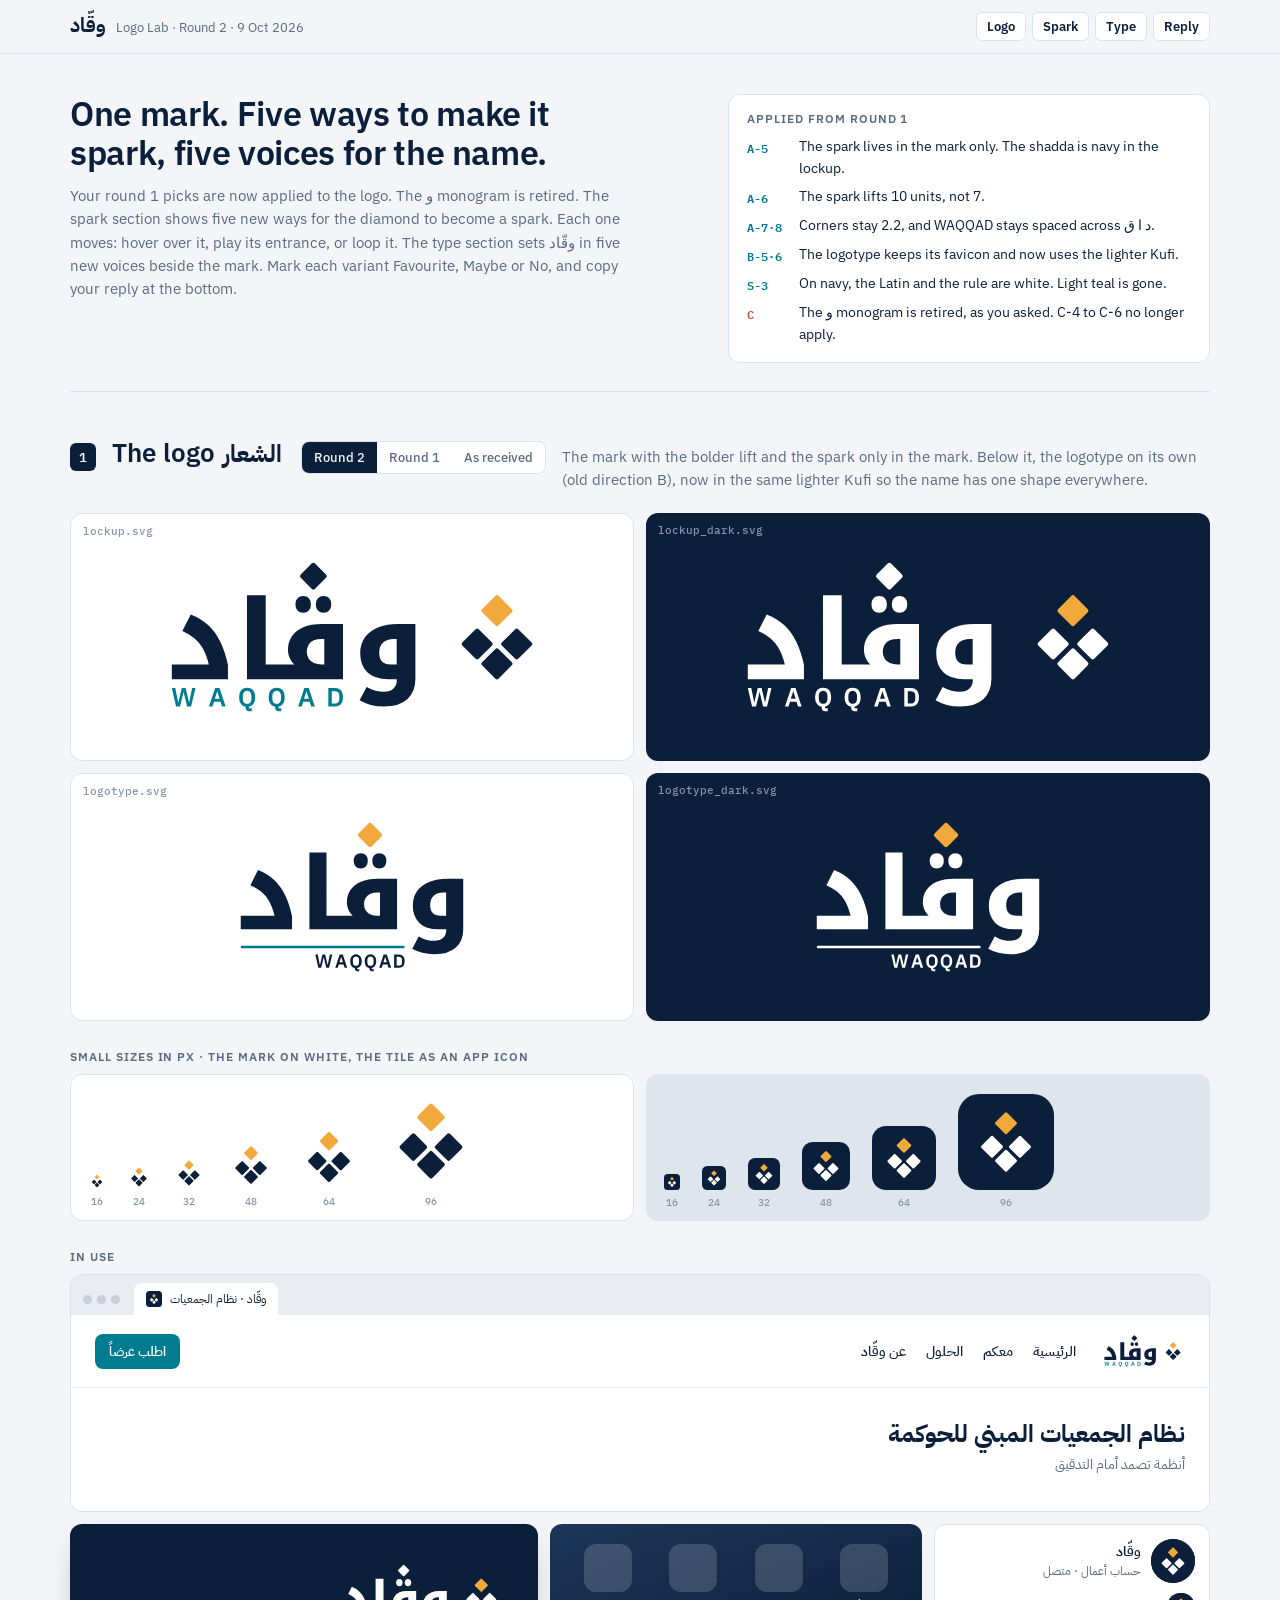
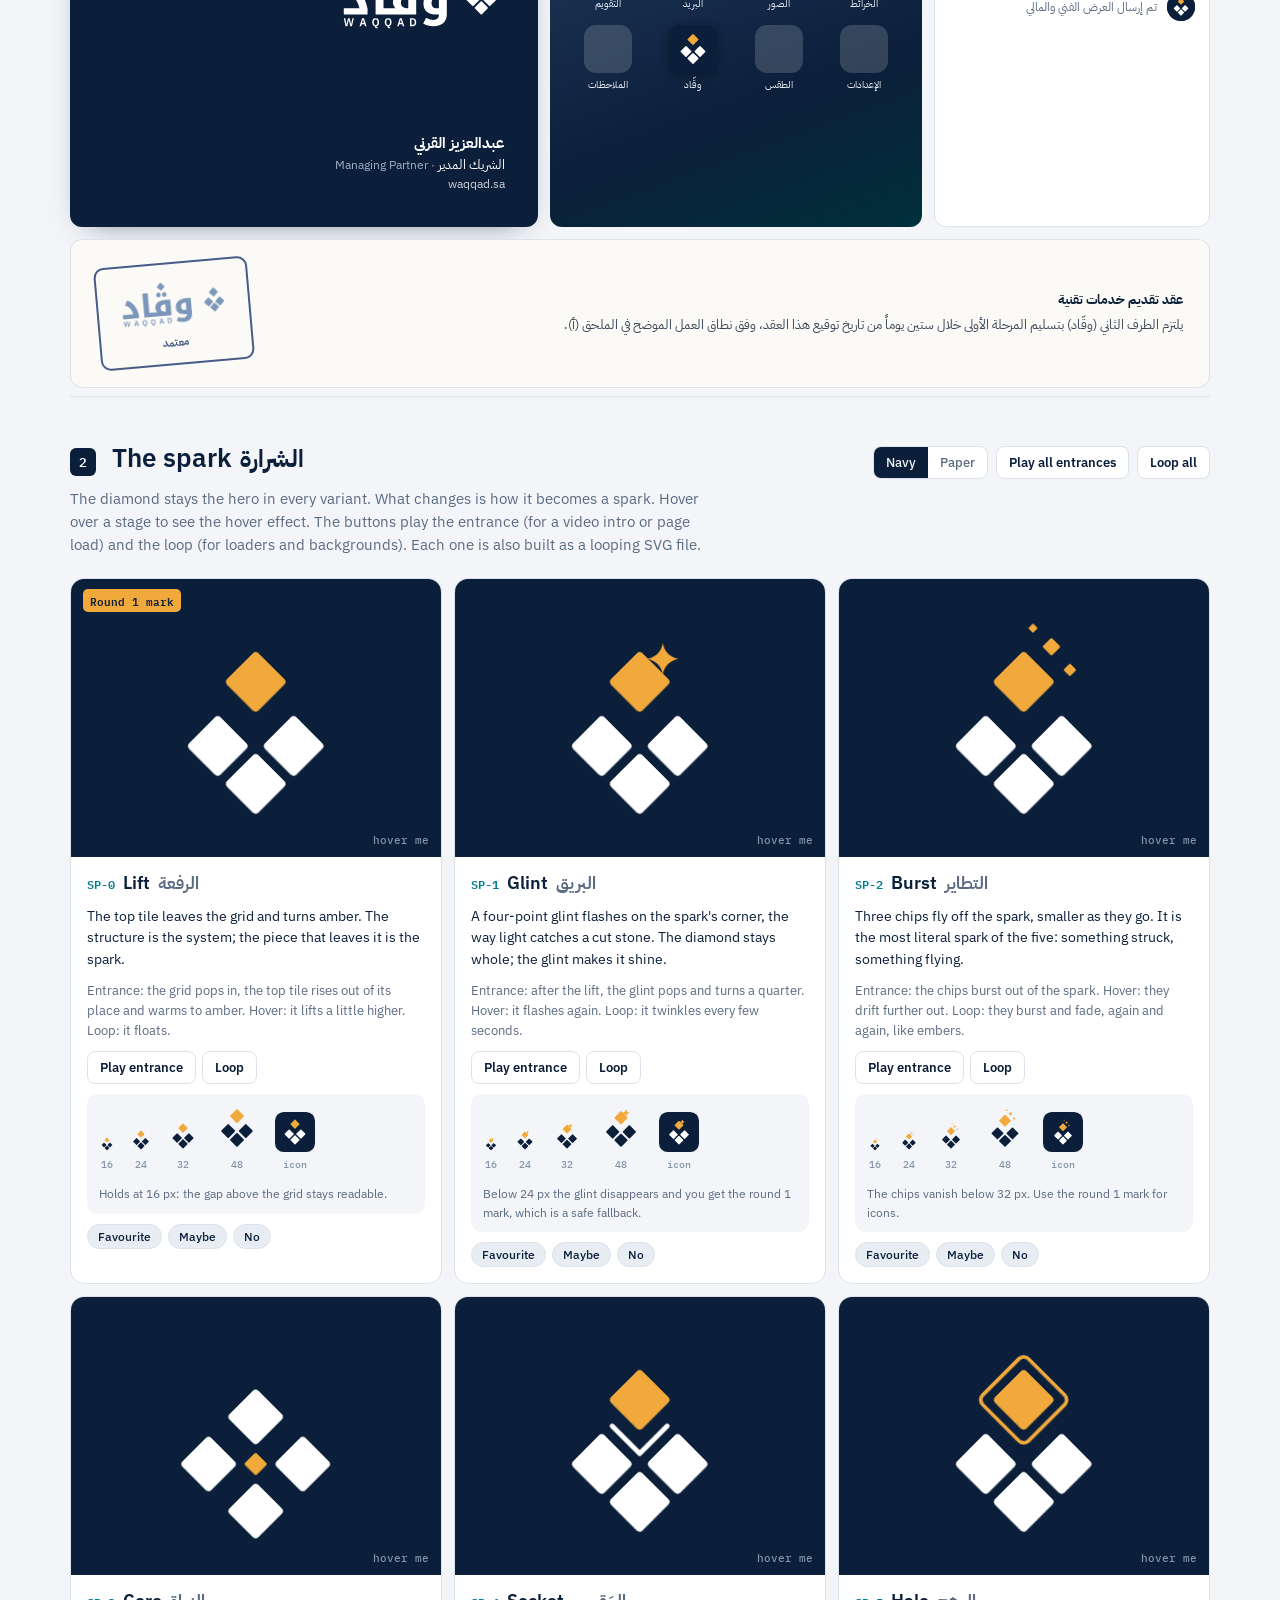
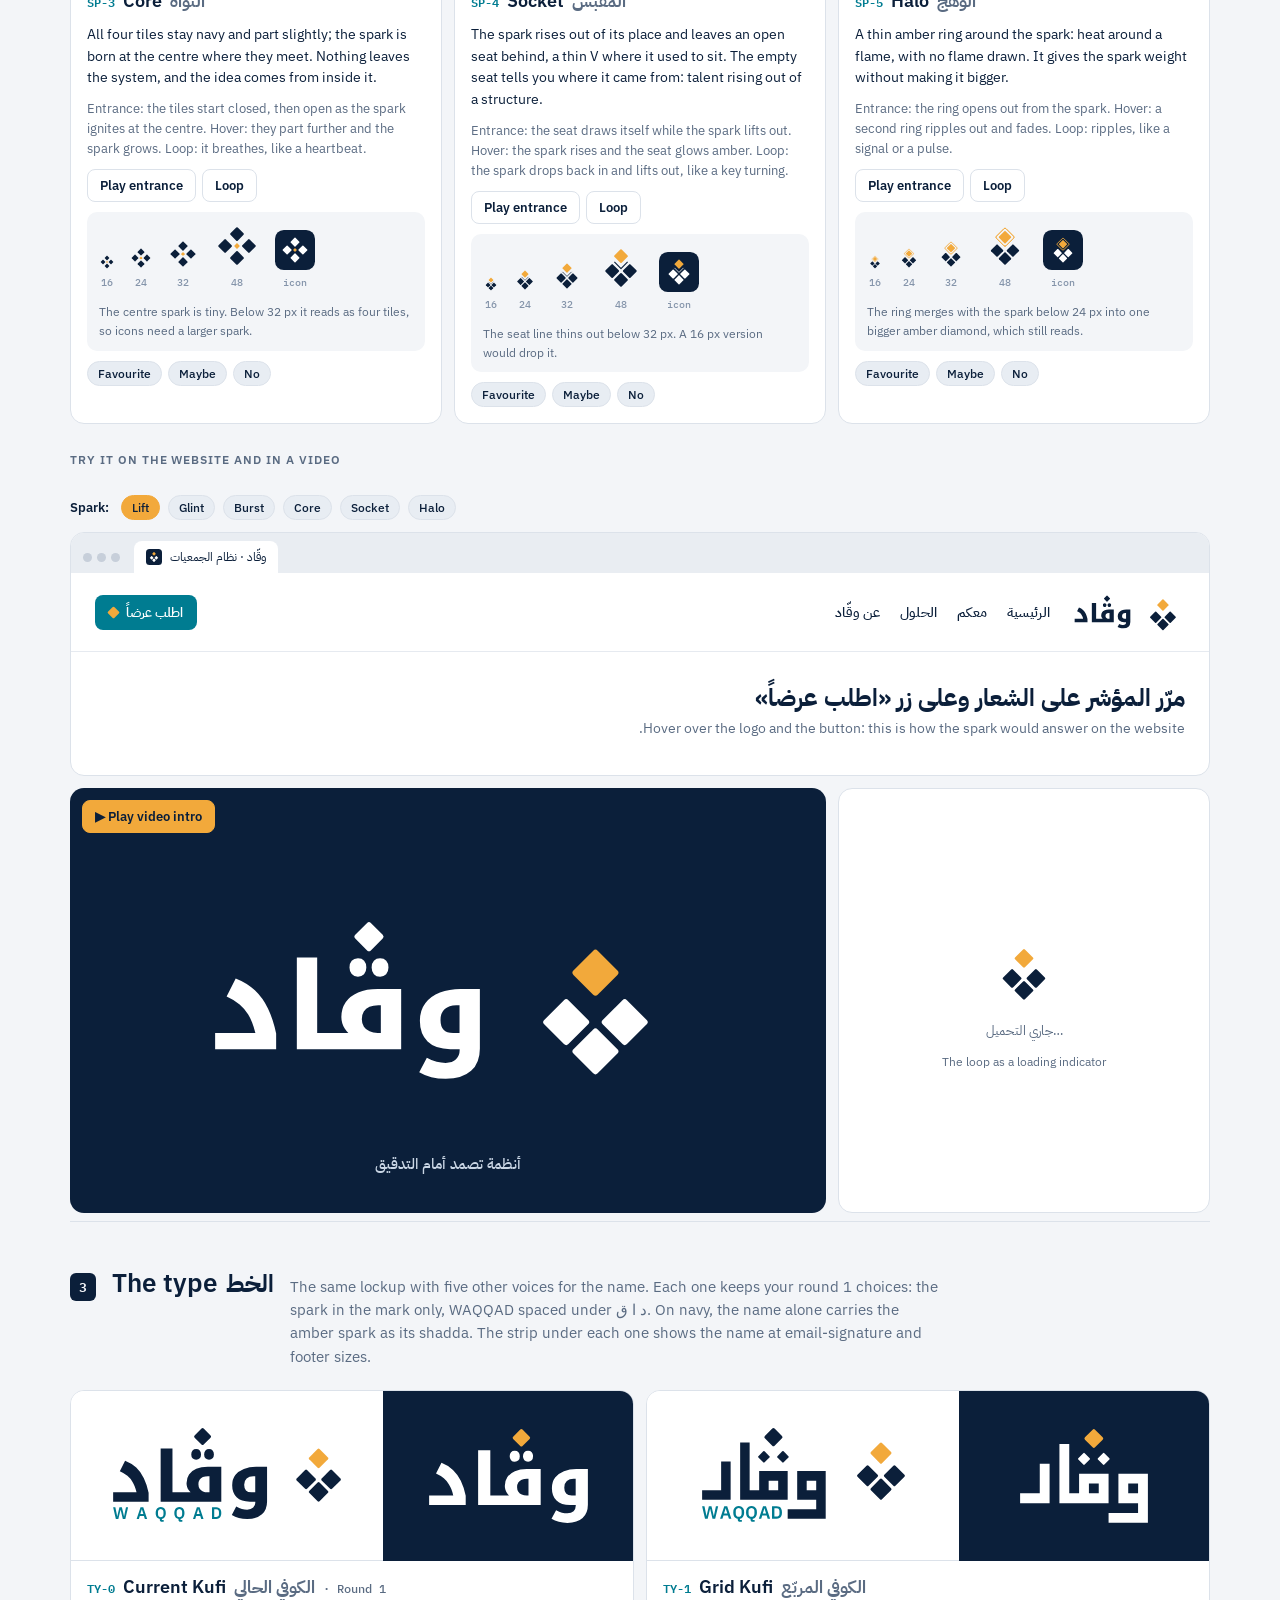
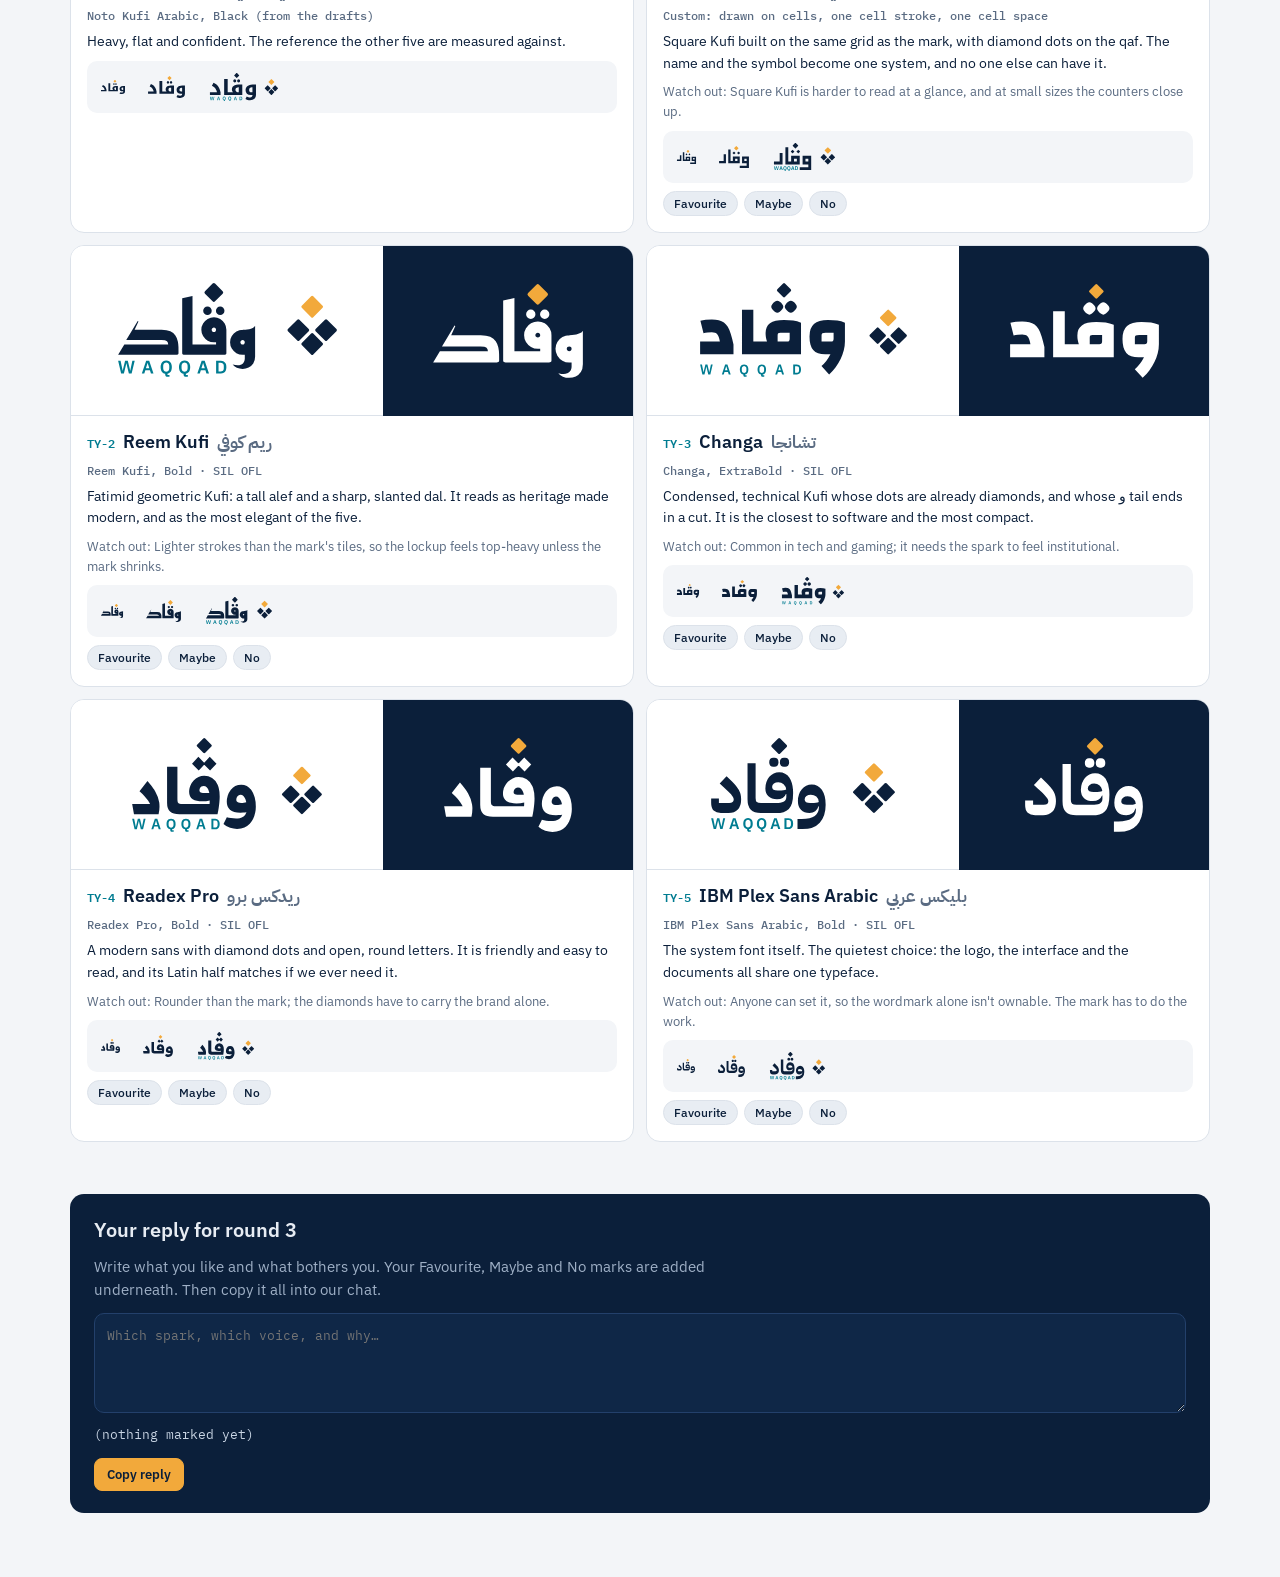
==== commit 428dd8f2: "Logo lab round 2: picks applied, five spark motions, five type voices - Round 1 picks: spark in the " ====
--- a/brand/logo-lab.html
+++ b/brand/logo-lab.html
@@ -8,8 +8,8 @@
 <link rel="preconnect" href="https://fonts.gstatic.com" crossorigin>
 <link rel="stylesheet" href="https://fonts.googleapis.com/css2?family=IBM+Plex+Mono:wght@400;500&family=IBM+Plex+Sans+Arabic:wght@400;600;700&family=IBM+Plex+Sans:wght@400;500;600&display=swap">
 <style>
-/* Layout: a review board. Sticky round bar, then one board per direction:
-   stages (light / navy), size ladder, in-context mockups, then the notes. */
+/* Layout: a review board. Sticky round bar, then three boards:
+   the logo (picks applied), the spark (five motions), the type (five voices). */
 :root {
   --paper: #F3F5F8;      /* brand Mist */
   --card: #FFFFFF;
@@ -40,58 +40,62 @@
 * { box-sizing: border-box; }
 body { background: var(--paper); color: var(--ink); font: 15px/1.55 var(--font-en); margin: 0; }
 .wrap { max-width: 1180px; margin: 0 auto; padding-inline: 20px; padding-block: 0 64px; }
-.ar { font-family: var(--font-ar); }
 h1, h2, h3 { text-wrap: balance; margin: 0; }
-.mono { font-family: var(--font-mono); font-size: 12px; letter-spacing: .02em; }
+p { margin: 0; }
+button { font-family: inherit; }
 
 /* round bar */
 .bar { position: sticky; top: env(safe-area-inset-top, 0px); z-index: 5; background: color-mix(in srgb, var(--paper) 88%, transparent);
   backdrop-filter: blur(10px); border-bottom: 1px solid var(--line); }
-.bar .wrap { display: flex; flex-wrap: wrap; align-items: center; gap: 12px 20px; padding-block: 12px; }
+.bar .wrap { display: flex; flex-wrap: wrap; align-items: center; gap: 10px 20px; padding-block: 12px; }
 .brandline { display: flex; align-items: baseline; gap: 10px; margin-inline-end: auto; }
 .brandline b { font: 700 20px/1 var(--font-ar); }
 .brandline span { color: var(--muted); font-size: 13px; }
+.jump { display: flex; gap: 6px; flex-wrap: wrap; }
+.jump a { font: 600 13px var(--font-en); color: var(--ink); text-decoration: none; border: 1px solid var(--line); border-radius: 6px; padding: 5px 10px; background: var(--card); }
 .seg { display: inline-flex; border: 1px solid var(--line); border-radius: 8px; overflow: hidden; background: var(--card); }
 .seg button { font: 500 13px var(--font-en); color: var(--muted); background: none; border: 0; padding: 7px 12px; cursor: pointer; }
 .seg button[aria-pressed="true"] { background: var(--ink); color: var(--paper); }
-.seg button:focus-visible, .chip:focus-visible, .copy:focus-visible { outline: 2px solid var(--amber); outline-offset: 2px; }
-.jump { display: flex; gap: 6px; }
-.jump a { font: 600 13px var(--font-en); color: var(--ink); text-decoration: none; border: 1px solid var(--line); border-radius: 6px; padding: 5px 10px; background: var(--card); }
+button:focus-visible, a:focus-visible { outline: 2px solid var(--amber); outline-offset: 2px; }
+.btn { font: 600 13px var(--font-en); border: 1px solid var(--line); background: var(--card); color: var(--ink); border-radius: 8px; padding: 7px 12px; cursor: pointer; }
+.btn.primary { background: var(--amber); border-color: var(--amber); color: #0B1F3A; }
 
 /* intro */
-.intro { display: grid; grid-template-columns: minmax(0, 1.4fr) minmax(0, 1fr); gap: 32px; padding-block: 40px 28px; align-items: end; }
+.intro { display: grid; grid-template-columns: minmax(0, 1.3fr) minmax(0, 1fr); gap: 32px; padding-block: 40px 28px; align-items: start; }
 .intro h1 { font: 600 34px/1.15 var(--font-en); letter-spacing: -.01em; }
-.intro p { color: var(--muted); max-width: 62ch; margin: 12px 0 0; }
-.palette { display: grid; grid-template-columns: repeat(5, minmax(0, 1fr)); gap: 8px; }
-.sw { border-radius: 8px; height: 64px; padding: 8px; display: flex; flex-direction: column; justify-content: flex-end; font: 500 11px/1.3 var(--font-mono); border: 1px solid var(--line); }
-.sw.flag { outline: 2px dashed var(--amber); outline-offset: 2px; }
-
-/* direction board */
-.dir { border-top: 1px solid var(--line); padding-block: 40px 8px; scroll-margin-top: 70px; }
-.dir-head { display: flex; flex-wrap: wrap; align-items: baseline; gap: 8px 16px; margin-bottom: 20px; }
-.letter { font: 600 13px var(--font-mono); background: var(--ink); color: var(--paper); border-radius: 6px; padding: 3px 9px; }
-.dir-head h2 { font: 600 26px/1.2 var(--font-en); }
-.dir-head h2 .ar { font-weight: 700; margin-inline-start: 6px; }
-.dir-head .score { margin-inline-start: auto; color: var(--muted); font: 500 13px var(--font-mono); }
-.dir-head .idea { flex-basis: 100%; color: var(--muted); max-width: 70ch; margin: 0; }
-
+.intro p { color: var(--muted); max-width: 62ch; margin-top: 12px; }
+.applied { background: var(--card); border: 1px solid var(--line); border-radius: 12px; padding: 16px 18px; }
+.applied h3 { font: 600 12px var(--font-en); letter-spacing: .08em; text-transform: uppercase; color: var(--muted); margin-bottom: 10px; }
+.applied ul { list-style: none; margin: 0; padding: 0; display: grid; gap: 7px; font-size: 14px; }
+.applied li { display: grid; grid-template-columns: 44px minmax(0, 1fr); gap: 8px; }
+.applied .id { font: 600 12px var(--font-mono); color: var(--teal); padding-top: 2px; }
+.applied li.gone .id { color: #B4562F; }
+
+/* section shell */
+.sec { border-top: 1px solid var(--line); padding-block: 44px 8px; scroll-margin-top: 70px; }
+.sec-head { display: flex; flex-wrap: wrap; align-items: baseline; gap: 8px 16px; margin-bottom: 22px; }
+.sec-head .num { font: 600 13px var(--font-mono); background: var(--ink); color: var(--paper); border-radius: 6px; padding: 3px 9px; }
+.sec-head h2 { font: 600 26px/1.2 var(--font-en); }
+.sec-head h2 .ar { font: 700 24px var(--font-ar); margin-inline-start: 8px; }
+.sec-head .tools { margin-inline-start: auto; display: flex; gap: 8px; flex-wrap: wrap; align-items: center; }
+.sec-head .lede { flex-basis: 100%; color: var(--muted); max-width: 72ch; }
+.subhead { font: 600 12px var(--font-en); letter-spacing: .08em; text-transform: uppercase; color: var(--muted); margin: 28px 0 10px; }
+
+/* logo board */
 .stages { display: grid; grid-template-columns: minmax(0, 1fr) minmax(0, 1fr); gap: 12px; }
-.stage { border-radius: 12px; min-height: 260px; display: grid; place-items: center; padding: 28px; position: relative; }
+.stage { border-radius: 12px; min-height: 240px; display: grid; place-items: center; padding: 28px; position: relative; }
 .stage.light { background: var(--stage-light); border: 1px solid var(--line); }
 .stage.dark { background: var(--navy); }
-.stage img { max-width: 100%; max-height: 210px; width: auto; height: auto; display: block; }
-.stage .tag { position: absolute; inset-block-start: 10px; inset-inline-start: 12px; font: 500 11px var(--font-mono); color: #8494AA; }
+.stage img { max-width: 100%; max-height: 190px; width: auto; height: auto; display: block; }
+.tag { position: absolute; inset-block-start: 10px; inset-inline-start: 12px; font: 500 11px var(--font-mono); color: #8494AA; }
 .missing { font: 500 13px var(--font-mono); color: #8494AA; border: 1px dashed currentColor; border-radius: 8px; padding: 10px 14px; text-align: center; }
-
-.subhead { font: 600 12px var(--font-en); letter-spacing: .08em; text-transform: uppercase; color: var(--muted); margin: 28px 0 10px; }
-.row { display: grid; gap: 12px; }
 .ladder { display: grid; grid-template-columns: minmax(0, 1fr) minmax(0, 1fr); gap: 12px; }
 .ladder > div { border-radius: 12px; padding: 18px 18px 12px; display: flex; flex-wrap: wrap; align-items: flex-end; gap: 18px 22px; }
 .ladder .l { background: var(--stage-light); border: 1px solid var(--line); }
 .ladder .d { background: #DFE5ED; }
-.ladder figure { margin: 0; display: grid; justify-items: center; gap: 6px; }
-.ladder figcaption { font: 500 10px var(--font-mono); color: #8494AA; }
-.ladder img { display: block; image-rendering: auto; }
+figure { margin: 0; }
+.ladder figure, .mini figure { display: grid; justify-items: center; gap: 6px; }
+figcaption { font: 500 10px var(--font-mono); color: #8494AA; }
 
 /* contexts */
 .ctx { display: grid; grid-template-columns: repeat(12, minmax(0, 1fr)); gap: 12px; }
@@ -103,32 +107,28 @@
 .site .dots { display: flex; gap: 5px; margin-inline-end: 6px; }
 .site .dots i { width: 9px; height: 9px; border-radius: 50%; background: #C7CFDA; display: block; }
 .site header { direction: rtl; display: flex; align-items: center; gap: 24px; padding: 16px 24px; border-bottom: 1px solid #E6EAF0; flex-wrap: wrap; }
-.site header img { height: 40px; width: auto; }
+.site header > img { height: 40px; width: auto; }
 .site nav { display: flex; gap: 20px; font: 500 14px var(--font-ar); color: #0B1F3A; margin-inline-end: auto; flex-wrap: wrap; }
-.site .cta { font: 600 13px var(--font-ar); background: #007C91; color: #fff; border-radius: 8px; padding: 8px 14px; }
+.site .cta { font: 600 13px var(--font-ar); background: #007C91; color: #fff; border-radius: 8px; padding: 8px 14px; border: 0; display: inline-flex; align-items: center; gap: 8px; cursor: pointer; }
 .site .hero { direction: rtl; padding: 28px 24px 34px; font-family: var(--font-ar); color: #0B1F3A; }
 .site .hero b { display: block; font-size: 24px; font-weight: 700; }
 .site .hero span { color: #5A6B82; font-size: 14px; }
-
 .card-mock { grid-column: span 5; background: var(--navy); aspect-ratio: 85 / 55; max-width: 100%; padding: 7%; display: flex; flex-direction: column; justify-content: space-between; direction: rtl; color: #fff; box-shadow: 0 10px 30px -18px rgba(11, 31, 58, .7); }
-.card-mock img { height: 30%; width: auto; max-width: 70%; align-self: flex-start; }
+.card-mock img { height: 34%; width: auto; max-width: 75%; align-self: flex-start; }
 .card-mock .who { font: 13px/1.5 var(--font-ar); }
 .card-mock .who b { display: block; font-size: 15px; }
 .card-mock .who .en { font-family: var(--font-en); color: #9FB0C6; font-size: 12px; }
-.card-mock .who .url { color: #7FD1DE; font-family: var(--font-en); font-size: 12px; }
-
+.card-mock .who .url { color: #fff; opacity: .8; font-family: var(--font-en); font-size: 12px; }
 .phone { grid-column: span 4; background: linear-gradient(160deg, #1D3557, #0B1F3A 60%, #00303A); padding: 20px; display: grid; grid-template-columns: repeat(4, minmax(0, 1fr)); gap: 14px 10px; align-content: start; }
 .phone .app { display: grid; justify-items: center; gap: 4px; font: 10px var(--font-ar); color: #E7ECF3; }
 .phone .app i { width: 48px; height: 48px; border-radius: 12px; background: rgba(255, 255, 255, .16); display: block; }
 .phone .app img { width: 48px; height: 48px; display: block; filter: drop-shadow(0 2px 4px rgba(0, 0, 0, .35)); }
-
 .chat { grid-column: span 3; background: var(--card); border: 1px solid var(--line); padding: 14px; display: grid; gap: 10px; align-content: start; }
 .chat .row1 { display: flex; align-items: center; gap: 10px; direction: rtl; }
 .chat .av { width: 44px; height: 44px; border-radius: 50%; overflow: hidden; flex: none; background: var(--navy); }
 .chat .av img { width: 100%; height: 100%; display: block; }
 .chat .t { font: 600 14px var(--font-ar); }
 .chat .s { font: 12px var(--font-ar); color: var(--muted); }
-
 .stamp { grid-column: span 12; background: #FBFAF6; border: 1px solid var(--line); padding: 22px 26px; display: flex; gap: 28px; align-items: center; flex-wrap: wrap; direction: rtl; }
 .stamp .doc { font: 13px/1.9 var(--font-ar); color: #3A4658; flex: 1 1 280px; min-width: 0; }
 .stamp .doc b { color: #0B1F3A; }
@@ -136,31 +136,202 @@
 .stamp .seal img { height: 54px; width: auto; filter: url(#ink); }
 .stamp .seal span { font: 600 11px var(--font-ar); color: #1F3A73; }
 
-/* notes */
-.notes { display: grid; grid-template-columns: minmax(0, 1fr) minmax(0, 1fr); gap: 12px; margin-top: 28px; }
-.panel { background: var(--card); border: 1px solid var(--line); border-radius: 12px; padding: 18px 20px; min-width: 0; }
-.panel h3 { font: 600 15px var(--font-en); margin-bottom: 10px; display: flex; gap: 8px; align-items: center; }
-.panel h3 .dot { width: 8px; height: 8px; border-radius: 50%; }
-.panel ul { list-style: none; margin: 0; padding: 0; display: grid; gap: 12px; }
-.panel li { display: grid; grid-template-columns: 42px minmax(0, 1fr); gap: 8px; }
-.panel li .id { font: 600 12px var(--font-mono); color: var(--teal); padding-top: 2px; }
-.panel li p { margin: 0; }
-.chips { display: flex; flex-wrap: wrap; gap: 6px; margin-top: 8px; }
+/* spark board */
+.sparks { display: grid; grid-template-columns: repeat(3, minmax(0, 1fr)); gap: 12px; }
+.sp { background: var(--card); border: 1px solid var(--line); border-radius: 14px; overflow: hidden; display: flex; flex-direction: column; min-width: 0; }
+.sp-stage { position: relative; aspect-ratio: 4 / 3; display: grid; place-items: center; cursor: pointer; }
+.sp-stage.dark { background: var(--navy); }
+.sp-stage.light { background: #FFFFFF; border-bottom: 1px solid var(--line); }
+.sp-stage svg { width: 62%; height: auto; max-height: 92%; overflow: visible; }
+.sp-stage .hint { position: absolute; inset-block-end: 10px; inset-inline-end: 12px; font: 500 11px var(--font-mono); color: #8494AA; }
+.sp-stage .badge { position: absolute; inset-block-start: 10px; inset-inline-start: 12px; font: 600 11px var(--font-mono); color: #0B1F3A; background: var(--amber); border-radius: 5px; padding: 2px 7px; }
+.sp-body { padding: 14px 16px 16px; display: grid; gap: 10px; flex: 1; align-content: start; }
+.sp-body h3 { font: 600 18px var(--font-en); display: flex; align-items: baseline; gap: 8px; flex-wrap: wrap; }
+.sp-body h3 .ar { font: 700 17px var(--font-ar); color: var(--muted); }
+.sp-body .id { font: 600 12px var(--font-mono); color: var(--teal); }
+.sp-body p { font-size: 14px; }
+.sp-body .motion { color: var(--muted); font-size: 13px; }
+.sp-actions { display: flex; gap: 6px; flex-wrap: wrap; }
+.mini { display: flex; align-items: flex-end; gap: 14px; flex-wrap: wrap; padding: 10px 12px; background: var(--paper); border-radius: 10px; }
+.mini img { display: block; }
+.mini .note { font-size: 12px; color: var(--muted); flex-basis: 100%; }
+
+/* try it */
+.try { margin-top: 28px; display: grid; grid-template-columns: repeat(12, minmax(0, 1fr)); gap: 12px; }
+.try > * { min-width: 0; border-radius: 14px; }
+.try .pickrow { grid-column: span 12; display: flex; gap: 8px; align-items: center; flex-wrap: wrap; }
+.try .pickrow b { font: 600 13px var(--font-en); margin-inline-end: 4px; }
+.try .site { grid-column: span 12; }
+.logo-live { display: inline-flex; align-items: center; gap: 10px; direction: rtl; cursor: pointer; text-decoration: none; }
+.logo-live svg { height: 46px; width: auto; overflow: visible; }
+.logo-live img { height: 34px; width: auto; display: block; }
+.cta .spk { width: 9px; height: 9px; background: var(--amber); border-radius: 1.5px; transform: rotate(45deg); transition: transform .45s cubic-bezier(.2, .9, .25, 1.3); }
+.cta:hover .spk { transform: translateY(-4px) rotate(225deg) scale(1.25); }
+.sting { grid-column: span 8; background: var(--navy); aspect-ratio: 16 / 9; position: relative; overflow: hidden; display: grid; place-items: center; }
+.sting .frame { display: flex; align-items: center; gap: 4%; direction: rtl; width: 78%; justify-content: center; }
+.sting svg { width: 30%; height: auto; overflow: visible; flex: none; }
+.sting img { width: 46%; height: auto; display: block; opacity: 1; transform: none; }
+.sting.play img { animation: sting-word .8s 1.25s cubic-bezier(.2, .8, .2, 1) both; }
+.sting .line { position: absolute; inset-block-end: 9%; inset-inline: 0; text-align: center; font: 500 clamp(11px, 1.6vw, 15px) var(--font-ar); color: #C9D5E4; }
+.sting.play .line { animation: sting-line .7s 2s ease-out both; }
+.sting .play-btn { position: absolute; inset-block-start: 12px; inset-inline-start: 12px; }
+@keyframes sting-word { from { opacity: 0; transform: translateX(-24px); } to { opacity: 1; transform: none; } }
+@keyframes sting-line { from { opacity: 0; transform: translateY(8px); } to { opacity: 1; transform: none; } }
+.loader { grid-column: span 4; background: var(--card); border: 1px solid var(--line); display: grid; place-items: center; align-content: center; gap: 14px; padding: 20px; }
+.loader svg { width: 72px; height: auto; overflow: visible; }
+.loader span { font: 13px var(--font-ar); color: var(--muted); }
+
+/* type board */
+.types { display: grid; grid-template-columns: repeat(2, minmax(0, 1fr)); gap: 12px; }
+.ty { background: var(--card); border: 1px solid var(--line); border-radius: 14px; overflow: hidden; display: flex; flex-direction: column; min-width: 0; }
+.ty-stages { display: grid; grid-template-columns: minmax(0, 1.25fr) minmax(0, 1fr); }
+.ty-stages > div { display: grid; place-items: center; padding: 22px 18px; min-height: 170px; position: relative; }
+.ty-stages .l { background: #FFFFFF; border-bottom: 1px solid var(--line); }
+.ty-stages .d { background: var(--navy); }
+.ty-stages img { max-width: 100%; max-height: 120px; width: auto; height: auto; display: block; }
+.ty-body { padding: 14px 16px 16px; display: grid; gap: 8px; }
+.ty-body h3 { font: 600 18px var(--font-en); display: flex; gap: 8px; align-items: baseline; flex-wrap: wrap; }
+.ty-body h3 .ar { font: 700 17px var(--font-ar); color: var(--muted); }
+.ty-body .face { font: 500 12px var(--font-mono); color: var(--muted); }
+.ty-body p { font-size: 14px; }
+.ty-body .risk { font-size: 13px; color: var(--muted); }
+.ty-small { display: flex; align-items: center; gap: 18px; flex-wrap: wrap; padding: 8px 12px; background: var(--paper); border-radius: 10px; }
+.ty-small img { display: block; width: auto; }
+
+.chips { display: flex; flex-wrap: wrap; gap: 6px; }
 .chip { font: 500 12px var(--font-en); border: 1px solid var(--line); background: var(--chip); color: var(--ink); border-radius: 999px; padding: 4px 10px; cursor: pointer; }
 .chip[aria-pressed="true"] { background: var(--amber); border-color: var(--amber); color: #0B1F3A; }
-
-.reply { margin-top: 40px; background: var(--navy); color: #E7ECF3; border-radius: 14px; padding: 22px 24px; display: grid; gap: 12px; }
+.chip[data-o="No"][aria-pressed="true"] { background: #C4623A; border-color: #C4623A; color: #fff; }
+
+.reply { margin-top: 44px; background: var(--navy); color: #E7ECF3; border-radius: 14px; padding: 22px 24px; display: grid; gap: 12px; scroll-margin-top: 70px; }
 .reply h2 { font: 600 20px var(--font-en); }
-.reply p { margin: 0; color: #9FB0C6; max-width: 70ch; }
-.reply textarea { width: 100%; min-height: 110px; resize: vertical; border-radius: 10px; border: 1px solid #23406B; background: #0F2747; color: #fff; font: 13px/1.6 var(--font-mono); padding: 12px; }
-.copy { justify-self: start; font: 600 13px var(--font-en); background: var(--amber); color: #0B1F3A; border: 0; border-radius: 8px; padding: 9px 16px; cursor: pointer; }
-
+.reply p { color: #9FB0C6; max-width: 70ch; }
+.reply textarea { width: 100%; min-height: 100px; resize: vertical; border-radius: 10px; border: 1px solid #23406B; background: #0F2747; color: #fff; font: 13px/1.6 var(--font-mono); padding: 12px; }
+.reply pre { margin: 0; white-space: pre-wrap; color: #C9D5E4; font: 13px/1.6 var(--font-mono); }
+
+@media (max-width: 960px) {
+  .sparks { grid-template-columns: repeat(2, minmax(0, 1fr)); }
+  .types { grid-template-columns: minmax(0, 1fr); }
+}
 @media (max-width: 860px) {
-  .intro, .stages, .ladder, .notes { grid-template-columns: minmax(0, 1fr); }
-  .card-mock, .phone, .chat { grid-column: span 12; }
-  .palette { grid-template-columns: repeat(3, minmax(0, 1fr)); }
-}
-@media (prefers-reduced-motion: no-preference) { .stage img { transition: opacity .2s; } }
+  .intro, .stages, .ladder { grid-template-columns: minmax(0, 1fr); }
+  .card-mock, .phone, .chat, .sting, .loader { grid-column: span 12; }
+}
+@media (max-width: 600px) {
+  .sparks, .ty-stages { grid-template-columns: minmax(0, 1fr); }
+}
+@media (prefers-reduced-motion: reduce) {
+  .sting.play img, .sting.play .line, .cta .spk { animation: none !important; transition: none !important; }
+}
+
+/* Waqqad spark motion
+ * Works on the mark SVGs built by build.py (inline in a page, or the
+ * stand-alone *_motion.svg files).
+ *   .wq-intro  plays the entrance once (remove the class when it ends)
+ *   .wq-loop   loops forever (loaders, video backgrounds)
+ *   :hover or .wq-hover  the hover response
+ * The svg carries --wq-ink, --wq-spark and --wq-lift (how far the spark sits
+ * above its place in the grid). */
+
+.wq .wq-t, .wq .wq-s, .wq .wq-g, .wq .wq-c, .wq .wq-k, .wq .wq-h, .wq .wq-r {
+  transform-box: fill-box; transform-origin: 50% 50%;
+  transition: transform .5s cubic-bezier(.2, .9, .25, 1.15), opacity .4s ease;
+}
+.wq .wq-k > * { transition: stroke .4s ease; }
+.wq .wq-r { opacity: 0; }
+.wq-core .wq-tL { --ox: 6px; --oy: 0px; }
+.wq-core .wq-tR { --ox: -6px; --oy: 0px; }
+.wq-core .wq-tT { --ox: 0px; --oy: 6px; }
+.wq-core .wq-tB { --ox: 0px; --oy: -6px; }
+
+/* ---------- hover */
+.wq-lift:is(:hover, .wq-hover) .wq-s,
+.wq-burst:is(:hover, .wq-hover) .wq-s,
+.wq-socket:is(:hover, .wq-hover) .wq-s { transform: translateY(-6px); }
+.wq-lift:is(:hover, .wq-hover) .wq-t { transform: scale(.93); }
+.wq-glint:is(:hover, .wq-hover) .wq-g { animation: wq-twinkle .8s ease-out; }
+.wq-glint:is(:hover, .wq-hover) .wq-s { transform: scale(1.06); }
+.wq-burst:is(:hover, .wq-hover) .wq-c { transform: translate(calc(var(--dx) * .45), calc(var(--dy) * .45 - 6px)); }
+.wq-core:is(:hover, .wq-hover) .wq-tL { transform: translateX(-4px); }
+.wq-core:is(:hover, .wq-hover) .wq-tR { transform: translateX(4px); }
+.wq-core:is(:hover, .wq-hover) .wq-tT { transform: translateY(-4px); }
+.wq-core:is(:hover, .wq-hover) .wq-tB { transform: translateY(4px); }
+.wq-core:is(:hover, .wq-hover) .wq-s { transform: scale(1.6); }
+.wq-socket:is(:hover, .wq-hover) .wq-k > * { stroke: var(--wq-spark); }
+.wq-halo:is(:hover, .wq-hover) .wq-h { transform: scale(1.08); }
+.wq-halo:is(:hover, .wq-hover) .wq-r { animation: wq-ripple .9s ease-out; }
+
+/* ---------- entrance */
+.wq-intro .wq-t { animation: wq-pop .55s cubic-bezier(.2, .8, .2, 1) both; }
+.wq-intro .wq-tB { animation-delay: .08s; }
+.wq-intro .wq-tR { animation-delay: .16s; }
+.wq-intro .wq-tT { animation-delay: .24s; }
+.wq-intro:not(.wq-core) .wq-s { animation: wq-rise 1.1s .25s cubic-bezier(.3, .7, .2, 1) both; }
+.wq-intro:not(.wq-core) .wq-sf { animation: wq-warm 1.1s .25s both; }
+.wq-intro .wq-g { animation: wq-glint-in .6s 1.25s both; }
+.wq-intro .wq-c { animation: wq-fly .7s 1.15s cubic-bezier(.2, .8, .2, 1) both; }
+.wq-intro .wq-c2 { animation-delay: 1.22s; }
+.wq-intro .wq-c3 { animation-delay: 1.29s; }
+.wq-intro.wq-core .wq-t { animation: wq-core-open 1.3s cubic-bezier(.3, .7, .2, 1) both; }
+.wq-intro.wq-core .wq-s { animation: wq-ignite 1.3s both; }
+.wq-intro .wq-k > * { stroke-dasharray: 100; animation: wq-draw .9s .7s ease-out both; }
+.wq-intro .wq-h { animation: wq-halo-in .6s 1.2s cubic-bezier(.2, .8, .2, 1) both; }
+
+/* ---------- loop */
+.wq-loop.wq-lift .wq-s { animation: wq-bob 2.6s ease-in-out infinite; }
+.wq-loop.wq-glint .wq-g { animation: wq-twinkle-loop 3s ease-in-out infinite; }
+.wq-loop.wq-burst .wq-c { animation: wq-ember 2.4s ease-out infinite; }
+.wq-loop.wq-burst .wq-c2 { animation-delay: .25s; }
+.wq-loop.wq-burst .wq-c3 { animation-delay: .5s; }
+.wq-loop.wq-core .wq-t { animation: wq-breathe 2.4s ease-in-out infinite; }
+.wq-loop.wq-core .wq-s { animation: wq-beat 2.4s ease-in-out infinite; }
+.wq-loop.wq-socket .wq-s { animation: wq-dock 3.4s cubic-bezier(.5, 0, .2, 1) infinite; }
+.wq-loop.wq-socket .wq-sf { animation: wq-dock-fill 3.4s ease-in-out infinite; }
+.wq-loop.wq-halo .wq-r { animation: wq-ripple 2.2s ease-out infinite; }
+
+@keyframes wq-pop { 0% { transform: scale(0); opacity: 0; } 70% { transform: scale(1.06); opacity: 1; } 100% { transform: scale(1); } }
+@keyframes wq-rise {
+  0% { transform: translateY(var(--wq-lift)) scale(0); }
+  35% { transform: translateY(var(--wq-lift)) scale(1); }
+  72% { transform: translateY(-3px); }
+  100% { transform: translateY(0); }
+}
+@keyframes wq-warm { 0%, 40% { fill: var(--wq-ink); } 75%, 100% { fill: var(--wq-spark); } }
+@keyframes wq-glint-in { 0% { transform: scale(0) rotate(-90deg); } 60% { transform: scale(1.4) rotate(0); } 100% { transform: scale(1) rotate(0); } }
+@keyframes wq-twinkle { 0% { transform: scale(1) rotate(0); } 45% { transform: scale(1.6) rotate(45deg); } 100% { transform: scale(1) rotate(90deg); } }
+@keyframes wq-twinkle-loop { 0%, 68% { transform: scale(1) rotate(0); } 80% { transform: scale(1.6) rotate(45deg); } 92%, 100% { transform: scale(1) rotate(90deg); } }
+@keyframes wq-fly { from { transform: translate(calc(var(--dx) * -1), calc(var(--dy) * -1)) scale(0); opacity: 0; } to { transform: none; opacity: 1; } }
+@keyframes wq-ember {
+  0% { transform: translate(calc(var(--dx) * -1), calc(var(--dy) * -1)) scale(0); opacity: 0; }
+  15% { opacity: 1; }
+  65% { transform: translate(calc(var(--dx) * .25), calc(var(--dy) * .25)) scale(1); opacity: 1; }
+  100% { transform: translate(calc(var(--dx) * .6), calc(var(--dy) * .6)) scale(.5); opacity: 0; }
+}
+@keyframes wq-core-open {
+  0% { transform: translate(var(--ox), var(--oy)) scale(0); opacity: 0; }
+  35% { transform: translate(var(--ox), var(--oy)) scale(1); opacity: 1; }
+  60% { transform: translate(var(--ox), var(--oy)); }
+  85% { transform: translate(calc(var(--ox) * -.3), calc(var(--oy) * -.3)); }
+  100% { transform: none; }
+}
+@keyframes wq-ignite { 0%, 58% { transform: scale(0) rotate(-45deg); } 82% { transform: scale(1.7) rotate(0); } 100% { transform: scale(1); } }
+@keyframes wq-breathe { 0%, 100% { transform: none; } 50% { transform: translate(calc(var(--ox) * -.5), calc(var(--oy) * -.5)); } }
+@keyframes wq-beat { 0%, 100% { transform: scale(1); } 50% { transform: scale(1.55); } }
+@keyframes wq-draw { from { stroke-dashoffset: 100; } to { stroke-dashoffset: 0; } }
+@keyframes wq-halo-in { from { transform: scale(.55); opacity: 0; } to { transform: scale(1); opacity: 1; } }
+@keyframes wq-ripple { 0% { transform: scale(1); opacity: .9; } 100% { transform: scale(1.75); opacity: 0; } }
+@keyframes wq-bob { 0%, 100% { transform: translateY(0); } 50% { transform: translateY(-6px); } }
+@keyframes wq-dock {
+  0%, 12% { transform: translateY(0); }
+  38%, 56% { transform: translateY(var(--wq-lift)); }
+  82%, 100% { transform: translateY(0); }
+}
+@keyframes wq-dock-fill { 0%, 22% { fill: var(--wq-spark); } 38%, 56% { fill: var(--wq-ink); } 74%, 100% { fill: var(--wq-spark); } }
+
+@media (prefers-reduced-motion: reduce) {
+  .wq *, .wq { animation: none !important; transition: none !important; }
+}
+
 </style>
 </head>
 <body>
@@ -172,154 +343,306 @@
 
 <div class="bar">
   <div class="wrap">
-    <div class="brandline"><b>وقّاد</b><span>Logo Lab · Round 1 · 8 Oct 2026</span></div>
-    <div class="seg" role="group" aria-label="Version">
-      <button id="v-v1" data-v="v1" aria-pressed="true">Round 1</button>
-      <button id="v-v0" data-v="v0" aria-pressed="false">As received</button>
-    </div>
-    <nav class="jump" aria-label="Directions"><a href="#A">A</a><a href="#B">B</a><a href="#C">C</a><a href="#reply">Reply</a></nav>
+    <div class="brandline"><b>وقّاد</b><span>Logo Lab · Round 2 · 9 Oct 2026</span></div>
+    <nav class="jump" aria-label="Sections"><a href="#logo">Logo</a><a href="#spark">Spark</a><a href="#type">Type</a><a href="#reply">Reply</a></nav>
   </div>
 </div>
 
 <div class="wrap">
   <section class="intro">
     <div>
-      <h1>Three directions, one spark. Every size, every surface.</h1>
-      <p>Each direction is shown on paper and on navy, from 16&nbsp;px up, and in the places it will live: a browser tab, a phone, a WhatsApp chat, a business card and a stamped contract. Switch between <b>Round&nbsp;1</b> (my fixes) and <b>As received</b> to see what changed. Pick options under each direction and copy your reply at the bottom.</p>
+      <h1>One mark. Five ways to make it spark, five voices for the name.</h1>
+      <p>Your round 1 picks are now applied to the logo. The و monogram is retired. The spark section shows five new ways for the diamond to become a spark. Each one moves: hover over it, play its entrance, or loop it. The type section sets وقّاد in five new voices beside the mark. Mark each variant Favourite, Maybe or No, and copy your reply at the bottom.</p>
     </div>
-    <div class="palette" id="palette"></div>
+    <div class="applied" id="applied"></div>
   </section>
-  <div id="dirs"></div>
+
+  <section class="sec" id="logo">
+    <div class="sec-head">
+      <span class="num">1</span><h2>The logo<span class="ar">الشعار</span></h2>
+      <div class="tools"><div class="seg" role="group" aria-label="Round">
+        <button id="r-v2" data-r="v2" aria-pressed="true">Round 2</button>
+        <button id="r-v1" data-r="v1" aria-pressed="false">Round 1</button>
+        <button id="r-v0" data-r="v0" aria-pressed="false">As received</button>
+      </div></div>
+      <p class="lede">The mark with the bolder lift and the spark only in the mark. Below it, the logotype on its own (old direction B), now in the same lighter Kufi so the name has one shape everywhere.</p>
+    </div>
+    <div id="logo-board"></div>
+  </section>
+
+  <section class="sec" id="spark">
+    <div class="sec-head">
+      <span class="num">2</span><h2>The spark<span class="ar">الشرارة</span></h2>
+      <div class="tools">
+        <div class="seg" role="group" aria-label="Background">
+          <button id="bg-dark" data-bg="dark" aria-pressed="true">Navy</button>
+          <button id="bg-light" data-bg="light" aria-pressed="false">Paper</button>
+        </div>
+        <button class="btn" id="play-all">Play all entrances</button>
+        <button class="btn" id="loop-all" aria-pressed="false">Loop all</button>
+      </div>
+      <p class="lede">The diamond stays the hero in every variant. What changes is how it becomes a spark. Hover over a stage to see the hover effect. The buttons play the entrance (for a video intro or page load) and the loop (for loaders and backgrounds). Each one is also built as a looping SVG file.</p>
+    </div>
+    <div class="sparks" id="sparks"></div>
+
+    <div class="subhead">Try it on the website and in a video</div>
+    <div class="try" id="try"></div>
+  </section>
+
+  <section class="sec" id="type">
+    <div class="sec-head">
+      <span class="num">3</span><h2>The type<span class="ar">الخط</span></h2>
+      <p class="lede">The same lockup with five other voices for the name. Each one keeps your round 1 choices: the spark in the mark only, WAQQAD spaced under د ا ق. On navy, the name alone carries the amber spark as its shadda. The strip under each one shows the name at email-signature and footer sizes.</p>
+    </div>
+    <div class="types" id="types"></div>
+  </section>
+
   <section class="reply" id="reply">
-    <h2>Your reply for round 2</h2>
-    <p>Write what you like and what bothers you. Your picks from above are added underneath. Then copy it all into our chat.</p>
-    <textarea id="reply-note" aria-label="Your notes" placeholder="Leading direction, what you like, what bothers you…"></textarea>
-    <pre id="reply-text" class="mono" style="margin:0;white-space:pre-wrap;color:#C9D5E4"></pre>
-    <button class="copy" id="copy">Copy reply</button>
+    <h2>Your reply for round 3</h2>
+    <p>Write what you like and what bothers you. Your Favourite, Maybe and No marks are added underneath. Then copy it all into our chat.</p>
+    <textarea id="reply-note" aria-label="Your notes" placeholder="Which spark, which voice, and why…"></textarea>
+    <pre id="reply-text"></pre>
+    <button class="btn primary" id="copy" style="justify-self:start">Copy reply</button>
   </section>
 </div>
 
 <script>
-const DATA = {"v0": {"A_lockup": "<svg xmlns=\"http://www.w3.org/2000/svg\" viewBox=\"0 0 465.59999999999997 196\" width=\"465.59999999999997\" height=\"196\"><g transform=\"translate(325.59999999999997 38) scale(1.2) rotate(45 50 50)\"><rect x=\"16.50\" y=\"16.50\" width=\"24\" height=\"24\" rx=\"2.2\" fill=\"#F2A93B\"/><rect x=\"52.50\" y=\"23.50\" width=\"24\" height=\"24\" rx=\"2.2\" fill=\"#0B1F3A\"/><rect x=\"23.50\" y=\"52.50\" width=\"24\" height=\"24\" rx=\"2.2\" fill=\"#0B1F3A\"/><rect x=\"52.50\" y=\"52.50\" width=\"24\" height=\"24\" rx=\"2.2\" fill=\"#0B1F3A\"/></g><path transform=\"translate(20.00 126)\" fill=\"#0B1F3A\" d=\"M5.3999999999999995 -16.08H45.54Q44.1 -21.96 42.269999999999996 -26.55Q40.44 -31.14 38.4 -34.44Q35.16 -39.9 29.849999999999998 -44.43Q24.54 -48.96 16.86 -52.379999999999995L25.919999999999998 -70.32Q37.14 -65.94 45.03 -58.5Q52.919999999999995 -51.059999999999995 58.08 -40.41Q63.239999999999995 -29.759999999999998 66.24 -15.54V0.0H5.3999999999999995Z M121.90160583941605 -16.08Q122.46 -16.08 122.46 -15.6V-0.6Q122.46 0.0 121.85999999999999 0.0H86.88V-91.2H107.16V-16.08Z M147.84 -72.06Q143.82 -72.06 141.6 -74.61Q139.38 -77.16 139.38 -81.17999999999999Q139.38 -85.32 141.6 -87.81Q143.82 -90.3 147.84 -90.3Q151.8 -90.3 153.99 -87.87Q156.18 -85.44 156.18 -81.17999999999999Q156.18 -76.92 153.9 -74.49000000000001Q151.62 -72.06 147.84 -72.06ZM169.92000000000002 -72.06Q166.02 -72.06 163.74 -74.55Q161.46 -77.03999999999999 161.46 -81.17999999999999Q161.46 -85.44 163.74 -87.87Q166.02 -90.3 169.92000000000002 -90.3Q173.82 -90.3 176.04 -87.9Q178.26 -85.5 178.26 -81.17999999999999Q178.26 -76.98 175.95 -74.52000000000001Q173.64000000000001 -72.06 169.92000000000002 -72.06Z M120.72 0.0Q120.11999999999999 0.0 120.11999999999999 -0.6V-15.6Q120.11999999999999 -16.08 120.72 -16.08H138.23999999999998Q136.14 -17.939999999999998 134.60999999999999 -20.4Q133.07999999999998 -22.86 132.18 -25.77Q131.28 -28.68 131.28 -31.86Q131.28 -40.379999999999995 135.57 -46.64999999999999Q139.85999999999999 -52.919999999999995 148.01999999999998 -56.37Q156.18 -59.82 167.7 -59.82H190.92V0.0ZM167.45999999999998 -16.08H170.64V-43.739999999999995H168.06Q163.01999999999998 -43.739999999999995 159.32999999999998 -42.17999999999999Q155.64 -40.62 153.66 -37.53Q151.68 -34.44 151.68 -29.82Q151.68 -25.439999999999998 153.75 -22.349999999999998Q155.82 -19.259999999999998 159.39 -17.669999999999998Q162.95999999999998 -16.08 167.45999999999998 -16.08Z M235.38 29.58Q227.52 29.58 221.01 27.9Q214.5 26.22 208.92000000000002 22.919999999999998L216.54 8.459999999999999Q221.76 11.459999999999999 226.29 12.57Q230.82 13.68 235.26 13.68Q242.04000000000002 13.68 245.64000000000001 10.14Q249.24 6.6 249.24 1.2V0.0H239.88Q224.94 0.0 217.26 -7.529999999999999Q209.58 -15.059999999999999 209.58 -28.14Q209.58 -38.64 214.98000000000002 -45.69Q220.38 -52.739999999999995 229.59 -56.28Q238.8 -59.82 250.2 -59.82H269.4V-0.48Q269.4 13.68 260.64 21.63Q251.88 29.58 235.38 29.58ZM249.12 -16.08V-43.739999999999995H245.76Q238.62 -43.739999999999995 234.39 -39.87Q230.16 -36.0 230.16 -29.04Q230.16 -22.5 233.22 -19.29Q236.28 -16.08 242.64 -16.08Z\"/><rect x=\"168.60\" y=\"3.40\" width=\"22.00\" height=\"22.00\" rx=\"2.64\" fill=\"#F2A93B\" transform=\"rotate(45 179.60 14.40)\"/><path transform=\"translate(185.62 164)\" fill=\"#007C91\" d=\"M8.787774658203125 0.0H4.885008666992187L0.6849739990234375 -18.148H4.117131103515625L5.902157104492187 -9.430330444335937L7.025217773437499 -3.8724702148437498H7.0955482177734375L8.40060888671875 -9.430330444335937L10.486973999023437 -18.148H14.266105102539061L16.3477919921875 -9.430330444335937L17.634522216796874 -3.8801397705078124H17.712522216796874L18.850921997070312 -9.430330444335937L20.68495666503906 -18.148H23.984122436523435L19.641739990234374 0.0H15.757304443359374L13.446295776367187 -9.597913330078125L12.332209106445312 -14.365877563476563H12.261878662109375L11.114122436523436 -9.597913330078125Z M41.27753088378906 0.0H37.706399780273436L36.25300866699219 -4.622782226562499H29.819200439453123L28.365809326171874 0.0H24.891008666992185L30.97838244628906 -18.148H35.2451484375ZM35.41372155761719 -7.554956665039062 33.95059155273437 -12.153268676757811 33.078939331054684 -15.02017333984375H32.94893933105469L32.09561755371094 -12.153268676757811L30.632487548828124 -7.554956665039062Z M55.19523510742187 1.820764892578125V4.63060888671875H52.68220910644531Q50.88299133300781 4.63060888671875 50.039869445800775 3.753817443847656Q49.19674755859375 2.8770260009765622 49.19674755859375 1.288799560546875V0.21267822265625Q47.21906066894531 -0.105304443359375 45.75838244628906 -1.2546348876953124Q44.297704223632806 -2.40396533203125 43.51153033447265 -4.367808776855469Q42.7253564453125 -6.331652221679687 42.7253564453125 -9.074Q42.7253564453125 -12.152660888671875 43.70185211181641 -14.236495666503906Q44.67834777832031 -16.320330444335937 46.46233911132812 -17.39016522216797Q48.24633044433593 -18.46 50.62299133300781 -18.46Q53.01798266601562 -18.46 54.792808776855466 -17.39016522216797Q56.567634887695306 -16.320330444335937 57.544130554199214 -14.236495666503906Q58.52062622070312 -12.152660888671875 58.52062622070312 -9.074Q58.52062622070312 -6.409652221679687 57.77345233154297 -4.4756435546875Q57.02627844238281 -2.5416348876953125 55.66576544189453 -1.379304443359375Q54.305252441406246 -0.2169739990234375 52.41323510742187 0.1423477783203125V1.820764892578125ZM50.62299133300781 -2.7378266601562498Q51.934034667968746 -2.7378266601562498 52.88257366943359 -3.33218310546875Q53.831112670898435 -3.92653955078125 54.355138671875 -5.03257421875Q54.87916467285156 -6.13860888671875 54.87916467285156 -7.675982666015624V-10.472017333984375Q54.87916467285156 -12.027721557617188 54.355138671875 -13.12842578125Q53.831112670898435 -14.229130004882812 52.88257366943359 -14.819651672363282Q51.934034667968746 -15.41017333984375 50.62299133300781 -15.41017333984375Q49.33794799804687 -15.41017333984375 48.37640899658203 -14.819651672363282Q47.414869995117186 -14.229130004882812 46.890843994140624 -13.12842578125Q46.36681799316406 -12.027721557617188 46.36681799316406 -10.472017333984375V-7.675982666015624Q46.36681799316406 -6.13860888671875 46.890843994140624 -5.03257421875Q47.414869995117186 -3.92653955078125 48.37640899658203 -3.33218310546875Q49.33794799804687 -2.7378266601562498 50.62299133300781 -2.7378266601562498Z M73.92723510742186 1.820764892578125V4.63060888671875H71.41420910644531Q69.61499133300781 4.63060888671875 68.77186944580077 3.753817443847656Q67.92874755859374 2.8770260009765622 67.92874755859374 1.288799560546875V0.21267822265625Q65.9510606689453 -0.105304443359375 64.49038244628906 -1.2546348876953124Q63.029704223632805 -2.40396533203125 62.24353033447265 -4.367808776855469Q61.4573564453125 -6.331652221679687 61.4573564453125 -9.074Q61.4573564453125 -12.152660888671875 62.43385211181641 -14.236495666503906Q63.41034777832031 -16.320330444335937 65.19433911132812 -17.39016522216797Q66.97833044433594 -18.46 69.3549913330078 -18.46Q71.74998266601563 -18.46 73.52480877685547 -17.39016522216797Q75.2996348876953 -16.320330444335937 76.27613055419921 -14.236495666503906Q77.25262622070312 -12.152660888671875 77.25262622070312 -9.074Q77.25262622070312 -6.409652221679687 76.50545233154295 -4.4756435546875Q75.7582784423828 -2.5416348876953125 74.39776544189453 -1.379304443359375Q73.03725244140625 -0.2169739990234375 71.14523510742187 0.1423477783203125V1.820764892578125ZM69.3549913330078 -2.7378266601562498Q70.66603466796874 -2.7378266601562498 71.61457366943358 -3.33218310546875Q72.56311267089843 -3.92653955078125 73.087138671875 -5.03257421875Q73.61116467285156 -6.13860888671875 73.61116467285156 -7.675982666015624V-10.472017333984375Q73.61116467285156 -12.027721557617188 73.087138671875 -13.12842578125Q72.56311267089843 -14.229130004882812 71.61457366943358 -14.819651672363282Q70.66603466796874 -15.41017333984375 69.3549913330078 -15.41017333984375Q68.06994799804687 -15.41017333984375 67.10840899658203 -14.819651672363282Q66.14686999511719 -14.229130004882812 65.62284399414062 -13.12842578125Q65.09881799316406 -12.027721557617188 65.09881799316406 -10.472017333984375V-7.675982666015624Q65.09881799316406 -6.13860888671875 65.62284399414062 -5.03257421875Q66.14686999511719 -3.92653955078125 67.10840899658203 -3.33218310546875Q68.06994799804687 -2.7378266601562498 69.3549913330078 -2.7378266601562498Z M95.08153088378907 0.0H91.51039978027345L90.05700866699219 -4.622782226562499H83.62320043945313L82.16980932617187 0.0H78.6950086669922L84.78238244628906 -18.148H89.04914843750001ZM89.21772155761718 -7.554956665039062 87.75459155273438 -12.153268676757811 86.88293933105469 -15.02017333984375H86.75293933105469L85.89961755371094 -12.153268676757811L84.43648754882813 -7.554956665039062Z M97.968712890625 0.0V-18.148H104.58429577636718Q106.95627844238281 -18.148 108.71576544189452 -17.137834777832033Q110.47525244140624 -16.127669555664063 111.44024377441406 -14.112669555664063Q112.40523510742187 -12.097669555664062 112.40523510742187 -9.074Q112.40523510742187 -6.050330444335938 111.44024377441406 -4.035330444335937Q110.47525244140624 -2.0203304443359373 108.71576544189452 -1.0101652221679687Q106.95627844238281 0.0 104.58429577636718 0.0ZM101.39918310546875 -3.0421571044921873H104.58429577636718Q105.854 -3.0421571044921873 106.79636511230468 -3.55318310546875Q107.73873022460937 -4.064209106445312 108.25125189208984 -5.086913330078125Q108.76377355957031 -6.109617553710938 108.76377355957031 -7.646991333007812V-10.501008666992186Q108.76377355957031 -12.056712890624999 108.25125189208984 -13.074086669921874Q107.73873022460937 -14.091460449218749 106.79636511230468 -14.59865167236328Q105.854 -15.105842895507811 104.58429577636718 -15.105842895507811H101.39918310546875Z\"/></svg>", "A_lockup_dark": "<svg xmlns=\"http://www.w3.org/2000/svg\" viewBox=\"0 0 465.59999999999997 196\" width=\"465.59999999999997\" height=\"196\"><rect width=\"100%\" height=\"100%\" fill=\"#0B1F3A\"/><g transform=\"translate(325.59999999999997 38) scale(1.2) rotate(45 50 50)\"><rect x=\"16.50\" y=\"16.50\" width=\"24\" height=\"24\" rx=\"2.2\" fill=\"#F2A93B\"/><rect x=\"52.50\" y=\"23.50\" width=\"24\" height=\"24\" rx=\"2.2\" fill=\"#FFFFFF\"/><rect x=\"23.50\" y=\"52.50\" width=\"24\" height=\"24\" rx=\"2.2\" fill=\"#FFFFFF\"/><rect x=\"52.50\" y=\"52.50\" width=\"24\" height=\"24\" rx=\"2.2\" fill=\"#FFFFFF\"/></g><path transform=\"translate(20.00 126)\" fill=\"#FFFFFF\" d=\"M5.3999999999999995 -16.08H45.54Q44.1 -21.96 42.269999999999996 -26.55Q40.44 -31.14 38.4 -34.44Q35.16 -39.9 29.849999999999998 -44.43Q24.54 -48.96 16.86 -52.379999999999995L25.919999999999998 -70.32Q37.14 -65.94 45.03 -58.5Q52.919999999999995 -51.059999999999995 58.08 -40.41Q63.239999999999995 -29.759999999999998 66.24 -15.54V0.0H5.3999999999999995Z M121.90160583941605 -16.08Q122.46 -16.08 122.46 -15.6V-0.6Q122.46 0.0 121.85999999999999 0.0H86.88V-91.2H107.16V-16.08Z M147.84 -72.06Q143.82 -72.06 141.6 -74.61Q139.38 -77.16 139.38 -81.17999999999999Q139.38 -85.32 141.6 -87.81Q143.82 -90.3 147.84 -90.3Q151.8 -90.3 153.99 -87.87Q156.18 -85.44 156.18 -81.17999999999999Q156.18 -76.92 153.9 -74.49000000000001Q151.62 -72.06 147.84 -72.06ZM169.92000000000002 -72.06Q166.02 -72.06 163.74 -74.55Q161.46 -77.03999999999999 161.46 -81.17999999999999Q161.46 -85.44 163.74 -87.87Q166.02 -90.3 169.92000000000002 -90.3Q173.82 -90.3 176.04 -87.9Q178.26 -85.5 178.26 -81.17999999999999Q178.26 -76.98 175.95 -74.52000000000001Q173.64000000000001 -72.06 169.92000000000002 -72.06Z M120.72 0.0Q120.11999999999999 0.0 120.11999999999999 -0.6V-15.6Q120.11999999999999 -16.08 120.72 -16.08H138.23999999999998Q136.14 -17.939999999999998 134.60999999999999 -20.4Q133.07999999999998 -22.86 132.18 -25.77Q131.28 -28.68 131.28 -31.86Q131.28 -40.379999999999995 135.57 -46.64999999999999Q139.85999999999999 -52.919999999999995 148.01999999999998 -56.37Q156.18 -59.82 167.7 -59.82H190.92V0.0ZM167.45999999999998 -16.08H170.64V-43.739999999999995H168.06Q163.01999999999998 -43.739999999999995 159.32999999999998 -42.17999999999999Q155.64 -40.62 153.66 -37.53Q151.68 -34.44 151.68 -29.82Q151.68 -25.439999999999998 153.75 -22.349999999999998Q155.82 -19.259999999999998 159.39 -17.669999999999998Q162.95999999999998 -16.08 167.45999999999998 -16.08Z M235.38 29.58Q227.52 29.58 221.01 27.9Q214.5 26.22 208.92000000000002 22.919999999999998L216.54 8.459999999999999Q221.76 11.459999999999999 226.29 12.57Q230.82 13.68 235.26 13.68Q242.04000000000002 13.68 245.64000000000001 10.14Q249.24 6.6 249.24 1.2V0.0H239.88Q224.94 0.0 217.26 -7.529999999999999Q209.58 -15.059999999999999 209.58 -28.14Q209.58 -38.64 214.98000000000002 -45.69Q220.38 -52.739999999999995 229.59 -56.28Q238.8 -59.82 250.2 -59.82H269.4V-0.48Q269.4 13.68 260.64 21.63Q251.88 29.58 235.38 29.58ZM249.12 -16.08V-43.739999999999995H245.76Q238.62 -43.739999999999995 234.39 -39.87Q230.16 -36.0 230.16 -29.04Q230.16 -22.5 233.22 -19.29Q236.28 -16.08 242.64 -16.08Z\"/><rect x=\"168.60\" y=\"3.40\" width=\"22.00\" height=\"22.00\" rx=\"2.64\" fill=\"#F2A93B\" transform=\"rotate(45 179.60 14.40)\"/><path transform=\"translate(185.62 164)\" fill=\"#7FD1DE\" d=\"M8.787774658203125 0.0H4.885008666992187L0.6849739990234375 -18.148H4.117131103515625L5.902157104492187 -9.430330444335937L7.025217773437499 -3.8724702148437498H7.0955482177734375L8.40060888671875 -9.430330444335937L10.486973999023437 -18.148H14.266105102539061L16.3477919921875 -9.430330444335937L17.634522216796874 -3.8801397705078124H17.712522216796874L18.850921997070312 -9.430330444335937L20.68495666503906 -18.148H23.984122436523435L19.641739990234374 0.0H15.757304443359374L13.446295776367187 -9.597913330078125L12.332209106445312 -14.365877563476563H12.261878662109375L11.114122436523436 -9.597913330078125Z M41.27753088378906 0.0H37.706399780273436L36.25300866699219 -4.622782226562499H29.819200439453123L28.365809326171874 0.0H24.891008666992185L30.97838244628906 -18.148H35.2451484375ZM35.41372155761719 -7.554956665039062 33.95059155273437 -12.153268676757811 33.078939331054684 -15.02017333984375H32.94893933105469L32.09561755371094 -12.153268676757811L30.632487548828124 -7.554956665039062Z M55.19523510742187 1.820764892578125V4.63060888671875H52.68220910644531Q50.88299133300781 4.63060888671875 50.039869445800775 3.753817443847656Q49.19674755859375 2.8770260009765622 49.19674755859375 1.288799560546875V0.21267822265625Q47.21906066894531 -0.105304443359375 45.75838244628906 -1.2546348876953124Q44.297704223632806 -2.40396533203125 43.51153033447265 -4.367808776855469Q42.7253564453125 -6.331652221679687 42.7253564453125 -9.074Q42.7253564453125 -12.152660888671875 43.70185211181641 -14.236495666503906Q44.67834777832031 -16.320330444335937 46.46233911132812 -17.39016522216797Q48.24633044433593 -18.46 50.62299133300781 -18.46Q53.01798266601562 -18.46 54.792808776855466 -17.39016522216797Q56.567634887695306 -16.320330444335937 57.544130554199214 -14.236495666503906Q58.52062622070312 -12.152660888671875 58.52062622070312 -9.074Q58.52062622070312 -6.409652221679687 57.77345233154297 -4.4756435546875Q57.02627844238281 -2.5416348876953125 55.66576544189453 -1.379304443359375Q54.305252441406246 -0.2169739990234375 52.41323510742187 0.1423477783203125V1.820764892578125ZM50.62299133300781 -2.7378266601562498Q51.934034667968746 -2.7378266601562498 52.88257366943359 -3.33218310546875Q53.831112670898435 -3.92653955078125 54.355138671875 -5.03257421875Q54.87916467285156 -6.13860888671875 54.87916467285156 -7.675982666015624V-10.472017333984375Q54.87916467285156 -12.027721557617188 54.355138671875 -13.12842578125Q53.831112670898435 -14.229130004882812 52.88257366943359 -14.819651672363282Q51.934034667968746 -15.41017333984375 50.62299133300781 -15.41017333984375Q49.33794799804687 -15.41017333984375 48.37640899658203 -14.819651672363282Q47.414869995117186 -14.229130004882812 46.890843994140624 -13.12842578125Q46.36681799316406 -12.027721557617188 46.36681799316406 -10.472017333984375V-7.675982666015624Q46.36681799316406 -6.13860888671875 46.890843994140624 -5.03257421875Q47.414869995117186 -3.92653955078125 48.37640899658203 -3.33218310546875Q49.33794799804687 -2.7378266601562498 50.62299133300781 -2.7378266601562498Z M73.92723510742186 1.820764892578125V4.63060888671875H71.41420910644531Q69.61499133300781 4.63060888671875 68.77186944580077 3.753817443847656Q67.92874755859374 2.8770260009765622 67.92874755859374 1.288799560546875V0.21267822265625Q65.9510606689453 -0.105304443359375 64.49038244628906 -1.2546348876953124Q63.029704223632805 -2.40396533203125 62.24353033447265 -4.367808776855469Q61.4573564453125 -6.331652221679687 61.4573564453125 -9.074Q61.4573564453125 -12.152660888671875 62.43385211181641 -14.236495666503906Q63.41034777832031 -16.320330444335937 65.19433911132812 -17.39016522216797Q66.97833044433594 -18.46 69.3549913330078 -18.46Q71.74998266601563 -18.46 73.52480877685547 -17.39016522216797Q75.2996348876953 -16.320330444335937 76.27613055419921 -14.236495666503906Q77.25262622070312 -12.152660888671875 77.25262622070312 -9.074Q77.25262622070312 -6.409652221679687 76.50545233154295 -4.4756435546875Q75.7582784423828 -2.5416348876953125 74.39776544189453 -1.379304443359375Q73.03725244140625 -0.2169739990234375 71.14523510742187 0.1423477783203125V1.820764892578125ZM69.3549913330078 -2.7378266601562498Q70.66603466796874 -2.7378266601562498 71.61457366943358 -3.33218310546875Q72.56311267089843 -3.92653955078125 73.087138671875 -5.03257421875Q73.61116467285156 -6.13860888671875 73.61116467285156 -7.675982666015624V-10.472017333984375Q73.61116467285156 -12.027721557617188 73.087138671875 -13.12842578125Q72.56311267089843 -14.229130004882812 71.61457366943358 -14.819651672363282Q70.66603466796874 -15.41017333984375 69.3549913330078 -15.41017333984375Q68.06994799804687 -15.41017333984375 67.10840899658203 -14.819651672363282Q66.14686999511719 -14.229130004882812 65.62284399414062 -13.12842578125Q65.09881799316406 -12.027721557617188 65.09881799316406 -10.472017333984375V-7.675982666015624Q65.09881799316406 -6.13860888671875 65.62284399414062 -5.03257421875Q66.14686999511719 -3.92653955078125 67.10840899658203 -3.33218310546875Q68.06994799804687 -2.7378266601562498 69.3549913330078 -2.7378266601562498Z M95.08153088378907 0.0H91.51039978027345L90.05700866699219 -4.622782226562499H83.62320043945313L82.16980932617187 0.0H78.6950086669922L84.78238244628906 -18.148H89.04914843750001ZM89.21772155761718 -7.554956665039062 87.75459155273438 -12.153268676757811 86.88293933105469 -15.02017333984375H86.75293933105469L85.89961755371094 -12.153268676757811L84.43648754882813 -7.554956665039062Z M97.968712890625 0.0V-18.148H104.58429577636718Q106.95627844238281 -18.148 108.71576544189452 -17.137834777832033Q110.47525244140624 -16.127669555664063 111.44024377441406 -14.112669555664063Q112.40523510742187 -12.097669555664062 112.40523510742187 -9.074Q112.40523510742187 -6.050330444335938 111.44024377441406 -4.035330444335937Q110.47525244140624 -2.0203304443359373 108.71576544189452 -1.0101652221679687Q106.95627844238281 0.0 104.58429577636718 0.0ZM101.39918310546875 -3.0421571044921873H104.58429577636718Q105.854 -3.0421571044921873 106.79636511230468 -3.55318310546875Q107.73873022460937 -4.064209106445312 108.25125189208984 -5.086913330078125Q108.76377355957031 -6.109617553710938 108.76377355957031 -7.646991333007812V-10.501008666992186Q108.76377355957031 -12.056712890624999 108.25125189208984 -13.074086669921874Q107.73873022460937 -14.091460449218749 106.79636511230468 -14.59865167236328Q105.854 -15.105842895507811 104.58429577636718 -15.105842895507811H101.39918310546875Z\"/></svg>", "A_mark": "<svg xmlns=\"http://www.w3.org/2000/svg\" viewBox=\"0 0 100 100\" width=\"400\" height=\"400\"><g transform=\"translate(0 0) scale(1.0) rotate(45 50 50)\"><rect x=\"16.50\" y=\"16.50\" width=\"24\" height=\"24\" rx=\"2.2\" fill=\"#F2A93B\"/><rect x=\"52.50\" y=\"23.50\" width=\"24\" height=\"24\" rx=\"2.2\" fill=\"#0B1F3A\"/><rect x=\"23.50\" y=\"52.50\" width=\"24\" height=\"24\" rx=\"2.2\" fill=\"#0B1F3A\"/><rect x=\"52.50\" y=\"52.50\" width=\"24\" height=\"24\" rx=\"2.2\" fill=\"#0B1F3A\"/></g></svg>", "A_mark_dark": "<svg xmlns=\"http://www.w3.org/2000/svg\" viewBox=\"0 0 100 100\" width=\"400\" height=\"400\"><rect width=\"100%\" height=\"100%\" fill=\"#0B1F3A\"/><g transform=\"translate(0 0) scale(1.0) rotate(45 50 50)\"><rect x=\"16.50\" y=\"16.50\" width=\"24\" height=\"24\" rx=\"2.2\" fill=\"#F2A93B\"/><rect x=\"52.50\" y=\"23.50\" width=\"24\" height=\"24\" rx=\"2.2\" fill=\"#FFFFFF\"/><rect x=\"23.50\" y=\"52.50\" width=\"24\" height=\"24\" rx=\"2.2\" fill=\"#FFFFFF\"/><rect x=\"52.50\" y=\"52.50\" width=\"24\" height=\"24\" rx=\"2.2\" fill=\"#FFFFFF\"/></g></svg>", "A_mark_mono": "<svg xmlns=\"http://www.w3.org/2000/svg\" viewBox=\"0 0 100 100\" width=\"400\" height=\"400\"><g transform=\"translate(0 0) scale(1.0) rotate(45 50 50)\"><rect x=\"16.50\" y=\"16.50\" width=\"24\" height=\"24\" rx=\"2.2\" fill=\"#0B1F3A\"/><rect x=\"52.50\" y=\"23.50\" width=\"24\" height=\"24\" rx=\"2.2\" fill=\"#0B1F3A\"/><rect x=\"23.50\" y=\"52.50\" width=\"24\" height=\"24\" rx=\"2.2\" fill=\"#0B1F3A\"/><rect x=\"52.50\" y=\"52.50\" width=\"24\" height=\"24\" rx=\"2.2\" fill=\"#0B1F3A\"/></g></svg>", "B_favicon": "<svg xmlns=\"http://www.w3.org/2000/svg\" viewBox=\"0 0 100 100\" width=\"400\" height=\"400\"><rect width=\"100\" height=\"100\" rx=\"22\" fill=\"#0B1F3A\"/><rect x=\"33.00\" y=\"25.00\" width=\"34.00\" height=\"34.00\" rx=\"4.08\" fill=\"#F2A93B\" transform=\"rotate(45 50.00 42.00)\"/><rect x=\"26\" y=\"70\" width=\"48\" height=\"6\" rx=\"3\" fill=\"#7FD1DE\"/></svg>", "B_logotype": "<svg xmlns=\"http://www.w3.org/2000/svg\" viewBox=\"0 0 467.52 272\" width=\"467.52\" height=\"272\"><path transform=\"translate(40.00 172)\" fill=\"#0B1F3A\" d=\"M7.2 -23.68H60.800000000000004Q58.56 -32.0 55.68000000000001 -38.24Q52.800000000000004 -44.480000000000004 49.76 -48.800000000000004Q45.92 -54.24 39.040000000000006 -59.68000000000001Q32.160000000000004 -65.12 22.240000000000002 -69.92L37.44 -95.36Q52.96 -89.44 63.519999999999996 -79.44Q74.08 -69.44 80.88 -55.36Q87.68 -41.28 91.84 -22.88V0.0H7.2Z M169.83007299270076 -23.68Q170.56 -23.68 170.56 -23.04V-0.8Q170.56 0.0 169.76 0.0H120.32000000000001V-121.60000000000001H150.56V-23.68Z M204.64000000000001 -95.52000000000001Q198.88000000000002 -95.52000000000001 195.84000000000003 -99.20000000000002Q192.8 -102.88000000000001 192.8 -108.32000000000001Q192.8 -113.92 195.84000000000003 -117.52000000000001Q198.88000000000002 -121.12 204.64000000000001 -121.12Q210.24 -121.12 213.28000000000003 -117.68Q216.32000000000002 -114.24000000000001 216.32000000000002 -108.32000000000001Q216.32000000000002 -102.4 213.12 -98.96000000000001Q209.92000000000002 -95.52000000000001 204.64000000000001 -95.52000000000001ZM236.32000000000002 -95.52000000000001Q230.88000000000002 -95.52000000000001 227.68 -99.04Q224.48000000000002 -102.56 224.48000000000002 -108.32000000000001Q224.48000000000002 -114.24000000000001 227.68 -117.68Q230.88000000000002 -121.12 236.32000000000002 -121.12Q241.76000000000002 -121.12 244.88 -117.76Q248.0 -114.4 248.0 -108.32000000000001Q248.0 -102.4 244.72000000000003 -98.96000000000001Q241.44000000000003 -95.52000000000001 236.32000000000002 -95.52000000000001Z M168.16 0.0Q167.36 0.0 167.36 -0.8V-23.04Q167.36 -23.68 168.16 -23.68H192.0Q188.96 -25.6 186.56 -28.8Q184.16 -32.0 182.64 -36.08Q181.12 -40.160000000000004 181.12 -44.64Q181.12 -55.36 187.04000000000002 -63.36Q192.96 -71.36 204.24 -75.84Q215.52 -80.32000000000001 231.52 -80.32000000000001H264.96000000000004V0.0ZM230.72 -23.68H234.72000000000003V-56.64H232.0Q225.76000000000002 -56.64 221.04000000000002 -54.88Q216.32 -53.120000000000005 213.68 -49.52Q211.04000000000002 -45.92 211.04000000000002 -40.480000000000004Q211.04000000000002 -35.04 214.0 -31.28Q216.96 -27.52 221.44 -25.6Q225.92000000000002 -23.68 230.72 -23.68Z M325.44 40.480000000000004Q315.36 40.480000000000004 305.92 37.68000000000001Q296.48 34.88 288.96 30.400000000000002L300.0 9.28Q307.36 13.92 313.68 15.52Q320.0 17.12 325.6 17.12Q334.56 17.12 339.28 12.64Q344.0 8.16 344.0 2.4V0.0H334.88Q312.16 0.0 300.88 -10.4Q289.6 -20.8 289.6 -37.76Q289.6 -52.160000000000004 297.36 -61.60000000000001Q305.12 -71.04 318.15999999999997 -75.68Q331.2 -80.32000000000001 347.04 -80.32000000000001H373.92V-1.76Q373.92 17.76 361.6 29.120000000000005Q349.28 40.480000000000004 325.44 40.480000000000004ZM343.68 -23.68V-56.64H339.84000000000003Q331.04 -56.64 325.52 -52.08Q320.0 -47.52 320.0 -39.52Q320.0 -31.68 324.24 -27.68Q328.48 -23.68 337.44 -23.68Z\"/><rect x=\"237.80\" y=\"8.20\" width=\"30.00\" height=\"30.00\" rx=\"3.60\" fill=\"#F2A93B\" transform=\"rotate(45 252.80 23.20)\"/><rect x=\"40\" y=\"198\" width=\"387.52\" height=\"4\" rx=\"2\" fill=\"#007C91\"/><path transform=\"translate(295.85 244)\" fill=\"#0B1F3A\" d=\"M10.139739990234375 0.0H5.636548461914062L0.7903546142578125 -20.939999999999998H4.750535888671875L6.810181274414062 -10.881150512695312L8.1060205078125 -4.46823486328125H8.187171020507812L9.69301025390625 -10.881150512695312L12.100354614257812 -20.939999999999998H16.460890502929686L18.8628369140625 -10.881150512695312L20.347525634765624 -4.477084350585938H20.437525634765624L21.751063842773437 -10.881150512695312L23.867257690429685 -20.939999999999998H27.67398742675781L22.663546142578124 0.0H18.181505126953123L15.514956665039062 -11.074515380859374L14.229472045898437 -16.57601257324219H14.148321533203125L12.823987426757812 -11.074515380859374Z M47.654074096679686 0.0H43.53353820800781L41.85654846191406 -5.3339794921875H34.432923583984376L32.75593383789062 0.0H28.746548461914063L35.77044128417969 -20.939999999999998H40.6936328125ZM40.888140258789065 -8.717257690429687 39.199913330078125 -14.023002319335937 38.19416076660156 -17.33096923828125H38.044160766601564L37.059558715820316 -14.023002319335937L35.371331787109376 -8.717257690429687Z M63.73911743164062 2.100882568359375V5.343010253906249H60.83947204589844Q58.76345153808594 5.343010253906249 57.79061859130859 4.331327819824218Q56.81778564453125 3.3196453857421875 56.81778564453125 1.487076416015625V0.24539794921875Q54.53583923339844 -0.121505126953125 52.850441284179695 -1.4476556396484375Q51.16504333496094 -2.77380615234375 50.257919616699226 -5.039779357910156Q49.350795898437504 -7.305752563476562 49.350795898437504 -10.469999999999999Q49.350795898437504 -14.022301025390625 50.477521667480474 -16.426725769042967Q51.60424743652344 -18.831150512695313 53.66269897460938 -20.065575256347657Q55.72115051269532 -21.3 58.463451538085934 -21.3Q61.22690307617188 -21.3 63.27477935791016 -20.065575256347657Q65.32265563964845 -18.831150512695313 66.44938140869141 -16.426725769042967Q67.57610717773437 -14.022301025390625 67.57610717773437 -10.469999999999999Q67.57610717773437 -7.395752563476562 66.71398345947266 -5.1642041015624995Q65.85185974121094 -2.9326556396484373 64.28203704833984 -1.5915051269531248Q62.71221435546875 -0.25035461425781247 60.52911743164063 0.16424743652343748V2.100882568359375ZM58.463451538085934 -3.15903076171875Q59.97619384765625 -3.15903076171875 61.07066192626953 -3.84482666015625Q62.16513000488281 -4.53062255859375 62.769775390625 -5.80681640625Q63.37442077636719 -7.08301025390625 63.37442077636719 -8.856903076171875V-12.083096923828125Q63.37442077636719 -13.878140258789061 62.769775390625 -15.148183593749998Q62.16513000488281 -16.418226928710936 61.07066192626953 -17.09959808349609Q59.97619384765625 -17.780969238281248 58.463451538085934 -17.780969238281248Q56.98070922851562 -17.780969238281248 55.871241149902346 -17.09959808349609Q54.76177307128906 -16.418226928710936 54.157127685546875 -15.148183593749998Q53.55248229980469 -13.878140258789061 53.55248229980469 -12.083096923828125V-8.856903076171875Q53.55248229980469 -7.08301025390625 54.157127685546875 -5.80681640625Q54.76177307128906 -4.53062255859375 55.871241149902346 -3.84482666015625Q56.98070922851562 -3.15903076171875 58.463451538085934 -3.15903076171875Z M85.37911743164062 2.100882568359375V5.343010253906249H82.47947204589843Q80.40345153808593 5.343010253906249 79.43061859130859 4.331327819824218Q78.45778564453126 3.3196453857421875 78.45778564453126 1.487076416015625V0.24539794921875Q76.17583923339843 -0.121505126953125 74.4904412841797 -1.4476556396484375Q72.80504333496094 -2.77380615234375 71.89791961669923 -5.039779357910156Q70.9907958984375 -7.305752563476562 70.9907958984375 -10.469999999999999Q70.9907958984375 -14.022301025390625 72.11752166748047 -16.426725769042967Q73.24424743652344 -18.831150512695313 75.30269897460937 -20.065575256347657Q77.36115051269532 -21.3 80.10345153808593 -21.3Q82.86690307617188 -21.3 84.91477935791016 -20.065575256347657Q86.96265563964843 -18.831150512695313 88.0893814086914 -16.426725769042967Q89.21610717773437 -14.022301025390625 89.21610717773437 -10.469999999999999Q89.21610717773437 -7.395752563476562 88.35398345947266 -5.1642041015624995Q87.49185974121093 -2.9326556396484373 85.92203704833983 -1.5915051269531248Q84.35221435546875 -0.25035461425781247 82.16911743164063 0.16424743652343748V2.100882568359375ZM80.10345153808593 -3.15903076171875Q81.61619384765625 -3.15903076171875 82.71066192626952 -3.84482666015625Q83.80513000488281 -4.53062255859375 84.409775390625 -5.80681640625Q85.01442077636719 -7.08301025390625 85.01442077636719 -8.856903076171875V-12.083096923828125Q85.01442077636719 -13.878140258789061 84.409775390625 -15.148183593749998Q83.80513000488281 -16.418226928710936 82.71066192626952 -17.09959808349609Q81.61619384765625 -17.780969238281248 80.10345153808593 -17.780969238281248Q78.62070922851562 -17.780969238281248 77.51124114990233 -17.09959808349609Q76.40177307128906 -16.418226928710936 75.79712768554688 -15.148183593749998Q75.1924822998047 -13.878140258789061 75.1924822998047 -12.083096923828125V-8.856903076171875Q75.1924822998047 -7.08301025390625 75.79712768554688 -5.80681640625Q76.40177307128906 -4.53062255859375 77.51124114990233 -3.84482666015625Q78.62070922851562 -3.15903076171875 80.10345153808593 -3.15903076171875Z M109.81407409667969 0.0H105.69353820800781L104.01654846191406 -5.3339794921875H96.59292358398437L94.91593383789062 0.0H90.90654846191407L97.9304412841797 -20.939999999999998H102.8536328125ZM103.04814025878906 -8.717257690429687 101.35991333007813 -14.023002319335937 100.35416076660157 -17.33096923828125H100.20416076660156L99.21955871582031 -14.023002319335937L97.53133178710938 -8.717257690429687Z M113.17159179687499 0.0V-20.939999999999998H120.80495666503906Q123.54185974121094 -20.939999999999998 125.57203704833984 -19.774424743652343Q127.60221435546875 -18.60884948730469 128.71566589355467 -16.283849487304686Q129.8291174316406 -13.958849487304686 129.8291174316406 -10.469999999999999Q129.8291174316406 -6.981150512695312 128.71566589355467 -4.656150512695312Q127.60221435546875 -2.3311505126953125 125.57203704833984 -1.1655752563476562Q123.54185974121094 0.0 120.80495666503906 0.0ZM117.12982666015625 -3.5101812744140624H120.80495666503906Q122.27 -3.5101812744140624 123.35734436035156 -4.09982666015625Q124.44468872070313 -4.689472045898437 125.03605987548829 -5.869515380859375Q125.62743103027344 -7.049558715820313 125.62743103027344 -8.823451538085937V-12.116548461914062Q125.62743103027344 -13.911591796875 125.03605987548829 -15.085484619140626Q124.44468872070313 -16.25937744140625 123.35734436035156 -16.844598083496095Q122.27 -17.429818725585935 120.80495666503906 -17.429818725585935H117.12982666015625Z\"/></svg>", "B_logotype_dark": "<svg xmlns=\"http://www.w3.org/2000/svg\" viewBox=\"0 0 467.52 272\" width=\"467.52\" height=\"272\"><rect width=\"100%\" height=\"100%\" fill=\"#0B1F3A\"/><path transform=\"translate(40.00 172)\" fill=\"#FFFFFF\" d=\"M7.2 -23.68H60.800000000000004Q58.56 -32.0 55.68000000000001 -38.24Q52.800000000000004 -44.480000000000004 49.76 -48.800000000000004Q45.92 -54.24 39.040000000000006 -59.68000000000001Q32.160000000000004 -65.12 22.240000000000002 -69.92L37.44 -95.36Q52.96 -89.44 63.519999999999996 -79.44Q74.08 -69.44 80.88 -55.36Q87.68 -41.28 91.84 -22.88V0.0H7.2Z M169.83007299270076 -23.68Q170.56 -23.68 170.56 -23.04V-0.8Q170.56 0.0 169.76 0.0H120.32000000000001V-121.60000000000001H150.56V-23.68Z M204.64000000000001 -95.52000000000001Q198.88000000000002 -95.52000000000001 195.84000000000003 -99.20000000000002Q192.8 -102.88000000000001 192.8 -108.32000000000001Q192.8 -113.92 195.84000000000003 -117.52000000000001Q198.88000000000002 -121.12 204.64000000000001 -121.12Q210.24 -121.12 213.28000000000003 -117.68Q216.32000000000002 -114.24000000000001 216.32000000000002 -108.32000000000001Q216.32000000000002 -102.4 213.12 -98.96000000000001Q209.92000000000002 -95.52000000000001 204.64000000000001 -95.52000000000001ZM236.32000000000002 -95.52000000000001Q230.88000000000002 -95.52000000000001 227.68 -99.04Q224.48000000000002 -102.56 224.48000000000002 -108.32000000000001Q224.48000000000002 -114.24000000000001 227.68 -117.68Q230.88000000000002 -121.12 236.32000000000002 -121.12Q241.76000000000002 -121.12 244.88 -117.76Q248.0 -114.4 248.0 -108.32000000000001Q248.0 -102.4 244.72000000000003 -98.96000000000001Q241.44000000000003 -95.52000000000001 236.32000000000002 -95.52000000000001Z M168.16 0.0Q167.36 0.0 167.36 -0.8V-23.04Q167.36 -23.68 168.16 -23.68H192.0Q188.96 -25.6 186.56 -28.8Q184.16 -32.0 182.64 -36.08Q181.12 -40.160000000000004 181.12 -44.64Q181.12 -55.36 187.04000000000002 -63.36Q192.96 -71.36 204.24 -75.84Q215.52 -80.32000000000001 231.52 -80.32000000000001H264.96000000000004V0.0ZM230.72 -23.68H234.72000000000003V-56.64H232.0Q225.76000000000002 -56.64 221.04000000000002 -54.88Q216.32 -53.120000000000005 213.68 -49.52Q211.04000000000002 -45.92 211.04000000000002 -40.480000000000004Q211.04000000000002 -35.04 214.0 -31.28Q216.96 -27.52 221.44 -25.6Q225.92000000000002 -23.68 230.72 -23.68Z M325.44 40.480000000000004Q315.36 40.480000000000004 305.92 37.68000000000001Q296.48 34.88 288.96 30.400000000000002L300.0 9.28Q307.36 13.92 313.68 15.52Q320.0 17.12 325.6 17.12Q334.56 17.12 339.28 12.64Q344.0 8.16 344.0 2.4V0.0H334.88Q312.16 0.0 300.88 -10.4Q289.6 -20.8 289.6 -37.76Q289.6 -52.160000000000004 297.36 -61.60000000000001Q305.12 -71.04 318.15999999999997 -75.68Q331.2 -80.32000000000001 347.04 -80.32000000000001H373.92V-1.76Q373.92 17.76 361.6 29.120000000000005Q349.28 40.480000000000004 325.44 40.480000000000004ZM343.68 -23.68V-56.64H339.84000000000003Q331.04 -56.64 325.52 -52.08Q320.0 -47.52 320.0 -39.52Q320.0 -31.68 324.24 -27.68Q328.48 -23.68 337.44 -23.68Z\"/><rect x=\"237.80\" y=\"8.20\" width=\"30.00\" height=\"30.00\" rx=\"3.60\" fill=\"#F2A93B\" transform=\"rotate(45 252.80 23.20)\"/><rect x=\"40\" y=\"198\" width=\"387.52\" height=\"4\" rx=\"2\" fill=\"#7FD1DE\"/><path transform=\"translate(295.85 244)\" fill=\"#FFFFFF\" d=\"M10.139739990234375 0.0H5.636548461914062L0.7903546142578125 -20.939999999999998H4.750535888671875L6.810181274414062 -10.881150512695312L8.1060205078125 -4.46823486328125H8.187171020507812L9.69301025390625 -10.881150512695312L12.100354614257812 -20.939999999999998H16.460890502929686L18.8628369140625 -10.881150512695312L20.347525634765624 -4.477084350585938H20.437525634765624L21.751063842773437 -10.881150512695312L23.867257690429685 -20.939999999999998H27.67398742675781L22.663546142578124 0.0H18.181505126953123L15.514956665039062 -11.074515380859374L14.229472045898437 -16.57601257324219H14.148321533203125L12.823987426757812 -11.074515380859374Z M47.654074096679686 0.0H43.53353820800781L41.85654846191406 -5.3339794921875H34.432923583984376L32.75593383789062 0.0H28.746548461914063L35.77044128417969 -20.939999999999998H40.6936328125ZM40.888140258789065 -8.717257690429687 39.199913330078125 -14.023002319335937 38.19416076660156 -17.33096923828125H38.044160766601564L37.059558715820316 -14.023002319335937L35.371331787109376 -8.717257690429687Z M63.73911743164062 2.100882568359375V5.343010253906249H60.83947204589844Q58.76345153808594 5.343010253906249 57.79061859130859 4.331327819824218Q56.81778564453125 3.3196453857421875 56.81778564453125 1.487076416015625V0.24539794921875Q54.53583923339844 -0.121505126953125 52.850441284179695 -1.4476556396484375Q51.16504333496094 -2.77380615234375 50.257919616699226 -5.039779357910156Q49.350795898437504 -7.305752563476562 49.350795898437504 -10.469999999999999Q49.350795898437504 -14.022301025390625 50.477521667480474 -16.426725769042967Q51.60424743652344 -18.831150512695313 53.66269897460938 -20.065575256347657Q55.72115051269532 -21.3 58.463451538085934 -21.3Q61.22690307617188 -21.3 63.27477935791016 -20.065575256347657Q65.32265563964845 -18.831150512695313 66.44938140869141 -16.426725769042967Q67.57610717773437 -14.022301025390625 67.57610717773437 -10.469999999999999Q67.57610717773437 -7.395752563476562 66.71398345947266 -5.1642041015624995Q65.85185974121094 -2.9326556396484373 64.28203704833984 -1.5915051269531248Q62.71221435546875 -0.25035461425781247 60.52911743164063 0.16424743652343748V2.100882568359375ZM58.463451538085934 -3.15903076171875Q59.97619384765625 -3.15903076171875 61.07066192626953 -3.84482666015625Q62.16513000488281 -4.53062255859375 62.769775390625 -5.80681640625Q63.37442077636719 -7.08301025390625 63.37442077636719 -8.856903076171875V-12.083096923828125Q63.37442077636719 -13.878140258789061 62.769775390625 -15.148183593749998Q62.16513000488281 -16.418226928710936 61.07066192626953 -17.09959808349609Q59.97619384765625 -17.780969238281248 58.463451538085934 -17.780969238281248Q56.98070922851562 -17.780969238281248 55.871241149902346 -17.09959808349609Q54.76177307128906 -16.418226928710936 54.157127685546875 -15.148183593749998Q53.55248229980469 -13.878140258789061 53.55248229980469 -12.083096923828125V-8.856903076171875Q53.55248229980469 -7.08301025390625 54.157127685546875 -5.80681640625Q54.76177307128906 -4.53062255859375 55.871241149902346 -3.84482666015625Q56.98070922851562 -3.15903076171875 58.463451538085934 -3.15903076171875Z M85.37911743164062 2.100882568359375V5.343010253906249H82.47947204589843Q80.40345153808593 5.343010253906249 79.43061859130859 4.331327819824218Q78.45778564453126 3.3196453857421875 78.45778564453126 1.487076416015625V0.24539794921875Q76.17583923339843 -0.121505126953125 74.4904412841797 -1.4476556396484375Q72.80504333496094 -2.77380615234375 71.89791961669923 -5.039779357910156Q70.9907958984375 -7.305752563476562 70.9907958984375 -10.469999999999999Q70.9907958984375 -14.022301025390625 72.11752166748047 -16.426725769042967Q73.24424743652344 -18.831150512695313 75.30269897460937 -20.065575256347657Q77.36115051269532 -21.3 80.10345153808593 -21.3Q82.86690307617188 -21.3 84.91477935791016 -20.065575256347657Q86.96265563964843 -18.831150512695313 88.0893814086914 -16.426725769042967Q89.21610717773437 -14.022301025390625 89.21610717773437 -10.469999999999999Q89.21610717773437 -7.395752563476562 88.35398345947266 -5.1642041015624995Q87.49185974121093 -2.9326556396484373 85.92203704833983 -1.5915051269531248Q84.35221435546875 -0.25035461425781247 82.16911743164063 0.16424743652343748V2.100882568359375ZM80.10345153808593 -3.15903076171875Q81.61619384765625 -3.15903076171875 82.71066192626952 -3.84482666015625Q83.80513000488281 -4.53062255859375 84.409775390625 -5.80681640625Q85.01442077636719 -7.08301025390625 85.01442077636719 -8.856903076171875V-12.083096923828125Q85.01442077636719 -13.878140258789061 84.409775390625 -15.148183593749998Q83.80513000488281 -16.418226928710936 82.71066192626952 -17.09959808349609Q81.61619384765625 -17.780969238281248 80.10345153808593 -17.780969238281248Q78.62070922851562 -17.780969238281248 77.51124114990233 -17.09959808349609Q76.40177307128906 -16.418226928710936 75.79712768554688 -15.148183593749998Q75.1924822998047 -13.878140258789061 75.1924822998047 -12.083096923828125V-8.856903076171875Q75.1924822998047 -7.08301025390625 75.79712768554688 -5.80681640625Q76.40177307128906 -4.53062255859375 77.51124114990233 -3.84482666015625Q78.62070922851562 -3.15903076171875 80.10345153808593 -3.15903076171875Z M109.81407409667969 0.0H105.69353820800781L104.01654846191406 -5.3339794921875H96.59292358398437L94.91593383789062 0.0H90.90654846191407L97.9304412841797 -20.939999999999998H102.8536328125ZM103.04814025878906 -8.717257690429687 101.35991333007813 -14.023002319335937 100.35416076660157 -17.33096923828125H100.20416076660156L99.21955871582031 -14.023002319335937L97.53133178710938 -8.717257690429687Z M113.17159179687499 0.0V-20.939999999999998H120.80495666503906Q123.54185974121094 -20.939999999999998 125.57203704833984 -19.774424743652343Q127.60221435546875 -18.60884948730469 128.71566589355467 -16.283849487304686Q129.8291174316406 -13.958849487304686 129.8291174316406 -10.469999999999999Q129.8291174316406 -6.981150512695312 128.71566589355467 -4.656150512695312Q127.60221435546875 -2.3311505126953125 125.57203704833984 -1.1655752563476562Q123.54185974121094 0.0 120.80495666503906 0.0ZM117.12982666015625 -3.5101812744140624H120.80495666503906Q122.27 -3.5101812744140624 123.35734436035156 -4.09982666015625Q124.44468872070313 -4.689472045898437 125.03605987548829 -5.869515380859375Q125.62743103027344 -7.049558715820313 125.62743103027344 -8.823451538085937V-12.116548461914062Q125.62743103027344 -13.911591796875 125.03605987548829 -15.085484619140626Q124.44468872070313 -16.25937744140625 123.35734436035156 -16.844598083496095Q122.27 -17.429818725585935 120.80495666503906 -17.429818725585935H117.12982666015625Z\"/></svg>", "C_lockup": "<svg xmlns=\"http://www.w3.org/2000/svg\" viewBox=\"0 0 362.08000000000004 180\" width=\"362.08000000000004\" height=\"180\"><g transform=\"translate(212.08000000000004 25) scale(1.3)\">\n<circle cx=\"63\" cy=\"36\" r=\"23\" fill=\"none\" stroke=\"#0B1F3A\" stroke-width=\"14\"/>\n<path d=\"M63 59 C63 76 54 84 36 84\" fill=\"none\" stroke=\"#0B1F3A\" stroke-width=\"14\" stroke-linecap=\"round\"/>\n<rect x=\"10\" y=\"77\" width=\"14\" height=\"14\" rx=\"3\" fill=\"#F2A93B\" transform=\"rotate(45 17 84)\"/>\n</g><path transform=\"translate(20.00 108)\" fill=\"#0B1F3A\" d=\"M14.976 0.0Q9.216000000000001 0.0 6.048 -3.024Q2.88 -6.048 2.88 -12.384V-19.104H12.672V-12.576H27.648Q31.68 -12.576 33.263999999999996 -14.112Q34.848 -15.648 34.848 -18.336000000000002Q34.848 -20.928 32.544 -24.048000000000002Q30.240000000000002 -27.168 24.768 -32.448L15.072000000000001 -41.952L23.808 -51.168L32.160000000000004 -42.528Q35.52 -39.072 37.824 -36.048Q40.128 -33.024 41.568 -30.144Q43.008 -27.264 43.632000000000005 -24.336Q44.256 -21.408 44.256 -18.144000000000002Q44.256 -9.6 39.696 -4.8Q35.136 0.0 26.688 0.0Z M72.384 0.0Q62.88 0.0 58.416 -4.224Q53.952 -8.448 53.952 -18.240000000000002V-71.04H64.224V-19.584Q64.224 -15.456 66.0 -14.016Q67.776 -12.576 72.096 -12.576H75.072V-2.592L72.48 0.0Z M88.992 -84.384Q86.208 -84.384 84.672 -86.44800000000001Q83.136 -88.512 83.136 -92.256V-99.36H89.184V-94.176Q89.184 -92.064 91.00800000000001 -92.064Q93.504 -92.064 93.504 -95.71199999999999V-102.144H99.456V-98.208Q99.456 -95.52 101.568 -95.52Q103.968 -95.52 103.968 -98.112Q103.968 -99.36 103.584 -100.99199999999999Q103.2 -102.624 102.528 -104.544L108.48 -106.27199999999999Q109.248 -104.16 109.584 -102.048Q109.92 -99.936 109.92 -98.208Q109.92 -93.312 107.75999999999999 -90.576Q105.6 -87.84 101.568 -87.84Q99.36 -87.84 97.72800000000001 -89.136Q96.096 -90.432 95.616 -92.73599999999999H95.232Q94.464 -84.384 88.992 -84.384Z M72.48 -9.984 75.072 -12.576H93.6Q100.608 -12.576 104.304 -14.64Q108.0 -16.704 108.0 -22.368000000000002V-26.400000000000002H107.424Q106.08 -22.752 102.864 -20.88Q99.648 -19.008 94.944 -19.008Q87.168 -19.008 82.84800000000001 -23.04Q78.528 -27.072 78.528 -34.272Q78.528 -39.072 79.968 -43.152Q81.408 -47.232 83.952 -50.256Q86.49600000000001 -53.28 90.0 -55.008Q93.504 -56.736000000000004 97.632 -56.736000000000004Q106.656 -56.736000000000004 111.744 -49.104Q116.832 -41.472 116.832 -27.84Q116.832 -19.584 115.44 -14.208Q114.048 -8.832 111.168 -5.664000000000001Q108.28800000000001 -2.496 103.92000000000002 -1.248Q99.552 0.0 93.6 0.0H72.48ZM97.632 -30.336000000000002Q101.47200000000001 -30.336000000000002 103.92 -30.72Q106.368 -31.104 107.904 -32.160000000000004Q107.424 -37.632 104.352 -40.896Q101.28 -44.160000000000004 96.57600000000001 -44.160000000000004Q92.44800000000001 -44.160000000000004 89.904 -41.856Q87.36 -39.552 87.36 -35.904Q87.36 -32.832 89.47200000000001 -31.584000000000003Q91.584 -30.336000000000002 95.616 -30.336000000000002ZM103.872 -65.568Q101.568 -65.568 100.08 -66.96000000000001Q98.592 -68.352 98.592 -71.424Q98.592 -74.592 100.08 -75.98400000000001Q101.568 -77.376 103.872 -77.376H105.504Q107.80799999999999 -77.376 109.29599999999999 -75.98400000000001Q110.78399999999999 -74.592 110.78399999999999 -71.424Q110.78399999999999 -68.352 109.29599999999999 -66.96000000000001Q107.80799999999999 -65.568 105.504 -65.568ZM89.568 -65.568Q87.264 -65.568 85.776 -66.96000000000001Q84.288 -68.352 84.288 -71.424Q84.288 -74.592 85.776 -75.98400000000001Q87.264 -77.376 89.568 -77.376H91.2Q93.504 -77.376 94.992 -75.98400000000001Q96.48 -74.592 96.48 -71.424Q96.48 -68.352 94.992 -66.96000000000001Q93.504 -65.568 91.2 -65.568Z M123.456 10.464H129.792Q142.08 10.464 147.84 5.904Q153.6 1.344 153.6 -6.24V-8.64H153.024Q151.68 -4.224 148.464 -2.064Q145.248 0.096 140.544 0.096Q132.768 0.096 128.448 -4.32Q124.128 -8.736 124.128 -16.704Q124.128 -21.504 125.56800000000001 -25.632Q127.00800000000001 -29.76 129.55200000000002 -32.832Q132.096 -35.904 135.60000000000002 -37.632000000000005Q139.104 -39.36 143.232 -39.36Q152.256 -39.36 157.344 -31.872Q162.43200000000002 -24.384 162.43200000000002 -11.040000000000001Q162.43200000000002 -2.976 160.416 3.312Q158.4 9.6 154.368 14.016000000000002Q150.336 18.432000000000002 144.336 20.736Q138.336 23.04 130.464 23.04H123.456ZM143.232 -12.576Q147.168 -12.576 149.61599999999999 -13.008Q152.064 -13.44 153.50400000000002 -14.496Q153.312 -20.064 150.144 -23.424Q146.976 -26.784 142.17600000000002 -26.784Q138.048 -26.784 135.50400000000002 -24.384Q132.96 -21.984 132.96 -18.336000000000002Q132.96 -15.264000000000001 135.072 -13.920000000000002Q137.184 -12.576 141.216 -12.576Z\"/><path transform=\"translate(80.77 148)\" fill=\"#007C91\" d=\"M8.1117919921875 0.0H4.50923876953125L0.63228369140625 -16.752H3.8004287109375L5.44814501953125 -8.70492041015625L6.48481640625 -3.574587890625H6.54973681640625L7.754408203125 -8.70492041015625L9.68028369140625 -16.752H13.16871240234375L15.09026953125 -8.70492041015625L16.2780205078125 -3.58166748046875H16.350020507812502L17.40085107421875 -8.70492041015625L19.09380615234375 -16.752H22.13918994140625L18.1308369140625 0.0H14.5452041015625L12.41196533203125 -8.8596123046875L11.38357763671875 -13.26081005859375H11.3186572265625L10.25918994140625 -8.8596123046875Z M38.11925927734375 0.0H34.82283056640625L33.48123876953125 -4.2671835937500004H27.542338867187503L26.200747070312502 0.0H22.99323876953125L28.61235302734375 -16.752H32.55090625ZM32.70651220703125 -6.97380615234375 31.3559306640625 -11.21840185546875 30.55132861328125 -13.864775390625H30.431328613281252L29.64364697265625 -11.21840185546875L28.293065429687502 -6.97380615234375Z M50.983293945312504 1.6807060546875001V4.274408203125H48.66357763671875Q47.00276123046875 4.274408203125 46.22449487304688 3.465062255859375Q45.446228515625 2.65571630859375 45.446228515625 1.1896611328125V0.196318359375Q43.620671386718755 -0.0972041015625 42.272353027343755 -1.15812451171875Q40.924034667968755 -2.219044921875 40.19833569335938 -4.0318234863281255Q39.47263671875 -5.84460205078125 39.47263671875 -8.376Q39.47263671875 -11.2178408203125 40.374017333984376 -13.141380615234375Q41.27539794921875 -15.064920410156251 42.9221591796875 -16.052460205078127Q44.56892041015625 -17.04 46.762761230468755 -17.04Q48.9735224609375 -17.04 50.61182348632813 -16.052460205078127Q52.25012451171875 -15.064920410156251 53.151505126953126 -13.141380615234375Q54.0528857421875 -11.2178408203125 54.0528857421875 -8.376Q54.0528857421875 -5.9166020507812505 53.36318676757813 -4.1313632812500005Q52.67348779296875 -2.34612451171875 51.417629638671876 -1.2732041015625Q50.161771484375 -0.20028369140625 48.4152939453125 0.13139794921875V1.6807060546875001ZM46.762761230468755 -2.527224609375Q47.972955078125 -2.527224609375 48.84852954101562 -3.075861328125Q49.72410400390625 -3.624498046875 50.207820312500004 -4.6454531249999995Q50.69153662109375 -5.666408203125 50.69153662109375 -7.0855224609375V-9.6664775390625Q50.69153662109375 -11.10251220703125 50.207820312500004 -12.118546875Q49.72410400390625 -13.13458154296875 48.84852954101562 -13.679678466796876Q47.972955078125 -14.224775390625 46.762761230468755 -14.224775390625Q45.5765673828125 -14.224775390625 44.68899291992187 -13.679678466796876Q43.801418457031254 -13.13458154296875 43.317702148437505 -12.118546875Q42.83398583984375 -11.10251220703125 42.83398583984375 -9.6664775390625V-7.0855224609375Q42.83398583984375 -5.666408203125 43.317702148437505 -4.6454531249999995Q43.801418457031254 -3.624498046875 44.68899291992187 -3.075861328125Q45.5765673828125 -2.527224609375 46.762761230468755 -2.527224609375Z M68.2912939453125 1.6807060546875001V4.274408203125H65.97157763671875Q64.31076123046876 4.274408203125 63.53249487304688 3.465062255859375Q62.754228515625 2.65571630859375 62.754228515625 1.1896611328125V0.196318359375Q60.92867138671875 -0.0972041015625 59.58035302734375 -1.15812451171875Q58.23203466796875 -2.219044921875 57.506335693359375 -4.0318234863281255Q56.78063671875 -5.84460205078125 56.78063671875 -8.376Q56.78063671875 -11.2178408203125 57.682017333984376 -13.141380615234375Q58.58339794921875 -15.064920410156251 60.230159179687504 -16.052460205078127Q61.87692041015625 -17.04 64.07076123046875 -17.04Q66.2815224609375 -17.04 67.91982348632811 -16.052460205078127Q69.55812451171874 -15.064920410156251 70.45950512695313 -13.141380615234375Q71.3608857421875 -11.2178408203125 71.3608857421875 -8.376Q71.3608857421875 -5.9166020507812505 70.67118676757812 -4.1313632812500005Q69.98148779296875 -2.34612451171875 68.72562963867188 -1.2732041015625Q67.469771484375 -0.20028369140625 65.7232939453125 0.13139794921875V1.6807060546875001ZM64.07076123046875 -2.527224609375Q65.280955078125 -2.527224609375 66.15652954101563 -3.075861328125Q67.03210400390626 -3.624498046875 67.51582031250001 -4.6454531249999995Q67.99953662109375 -5.666408203125 67.99953662109375 -7.0855224609375V-9.6664775390625Q67.99953662109375 -11.10251220703125 67.51582031250001 -12.118546875Q67.03210400390626 -13.13458154296875 66.15652954101563 -13.679678466796876Q65.280955078125 -14.224775390625 64.07076123046875 -14.224775390625Q62.8845673828125 -14.224775390625 61.99699291992188 -13.679678466796876Q61.10941845703125 -13.13458154296875 60.6257021484375 -12.118546875Q60.14198583984375 -11.10251220703125 60.14198583984375 -9.6664775390625V-7.0855224609375Q60.14198583984375 -5.666408203125 60.6257021484375 -4.6454531249999995Q61.10941845703125 -3.624498046875 61.99699291992188 -3.075861328125Q62.8845673828125 -2.527224609375 64.07076123046875 -2.527224609375Z M87.83525927734375 0.0H84.53883056640625L83.19723876953125 -4.2671835937500004H77.2583388671875L75.9167470703125 0.0H72.70923876953125L78.32835302734375 -16.752H82.26690625ZM82.42251220703125 -6.97380615234375 81.0719306640625 -11.21840185546875 80.26732861328125 -13.864775390625H80.14732861328125L79.35964697265625 -11.21840185546875L78.0090654296875 -6.97380615234375Z M90.5172734375 0.0V-16.752H96.62396533203125Q98.81348779296874 -16.752 100.43762963867186 -15.819539794921875Q102.061771484375 -14.88707958984375 102.95253271484376 -13.027079589843751Q103.8432939453125 -11.16707958984375 103.8432939453125 -8.376Q103.8432939453125 -5.58492041015625 102.95253271484376 -3.72492041015625Q102.061771484375 -1.86492041015625 100.43762963867186 -0.932460205078125Q98.81348779296874 0.0 96.62396533203125 0.0ZM93.683861328125 -2.80814501953125H96.62396533203125Q97.79599999999999 -2.80814501953125 98.66587548828124 -3.279861328125Q99.5357509765625 -3.75157763671875 100.00884790039062 -4.6956123046875Q100.48194482421874 -5.63964697265625 100.48194482421874 -7.05876123046875V-9.69323876953125Q100.48194482421874 -11.1292734375 100.00884790039062 -12.0683876953125Q99.5357509765625 -13.007501953125 98.66587548828124 -13.475678466796875Q97.79599999999999 -13.94385498046875 96.62396533203125 -13.94385498046875H93.683861328125Z\"/></svg>", "C_lockup_dark": "<svg xmlns=\"http://www.w3.org/2000/svg\" viewBox=\"0 0 362.08000000000004 180\" width=\"362.08000000000004\" height=\"180\"><rect width=\"100%\" height=\"100%\" fill=\"#0B1F3A\"/><g transform=\"translate(212.08000000000004 25) scale(1.3)\">\n<circle cx=\"63\" cy=\"36\" r=\"23\" fill=\"none\" stroke=\"#FFFFFF\" stroke-width=\"14\"/>\n<path d=\"M63 59 C63 76 54 84 36 84\" fill=\"none\" stroke=\"#FFFFFF\" stroke-width=\"14\" stroke-linecap=\"round\"/>\n<rect x=\"10\" y=\"77\" width=\"14\" height=\"14\" rx=\"3\" fill=\"#F2A93B\" transform=\"rotate(45 17 84)\"/>\n</g><path transform=\"translate(20.00 108)\" fill=\"#FFFFFF\" d=\"M14.976 0.0Q9.216000000000001 0.0 6.048 -3.024Q2.88 -6.048 2.88 -12.384V-19.104H12.672V-12.576H27.648Q31.68 -12.576 33.263999999999996 -14.112Q34.848 -15.648 34.848 -18.336000000000002Q34.848 -20.928 32.544 -24.048000000000002Q30.240000000000002 -27.168 24.768 -32.448L15.072000000000001 -41.952L23.808 -51.168L32.160000000000004 -42.528Q35.52 -39.072 37.824 -36.048Q40.128 -33.024 41.568 -30.144Q43.008 -27.264 43.632000000000005 -24.336Q44.256 -21.408 44.256 -18.144000000000002Q44.256 -9.6 39.696 -4.8Q35.136 0.0 26.688 0.0Z M72.384 0.0Q62.88 0.0 58.416 -4.224Q53.952 -8.448 53.952 -18.240000000000002V-71.04H64.224V-19.584Q64.224 -15.456 66.0 -14.016Q67.776 -12.576 72.096 -12.576H75.072V-2.592L72.48 0.0Z M88.992 -84.384Q86.208 -84.384 84.672 -86.44800000000001Q83.136 -88.512 83.136 -92.256V-99.36H89.184V-94.176Q89.184 -92.064 91.00800000000001 -92.064Q93.504 -92.064 93.504 -95.71199999999999V-102.144H99.456V-98.208Q99.456 -95.52 101.568 -95.52Q103.968 -95.52 103.968 -98.112Q103.968 -99.36 103.584 -100.99199999999999Q103.2 -102.624 102.528 -104.544L108.48 -106.27199999999999Q109.248 -104.16 109.584 -102.048Q109.92 -99.936 109.92 -98.208Q109.92 -93.312 107.75999999999999 -90.576Q105.6 -87.84 101.568 -87.84Q99.36 -87.84 97.72800000000001 -89.136Q96.096 -90.432 95.616 -92.73599999999999H95.232Q94.464 -84.384 88.992 -84.384Z M72.48 -9.984 75.072 -12.576H93.6Q100.608 -12.576 104.304 -14.64Q108.0 -16.704 108.0 -22.368000000000002V-26.400000000000002H107.424Q106.08 -22.752 102.864 -20.88Q99.648 -19.008 94.944 -19.008Q87.168 -19.008 82.84800000000001 -23.04Q78.528 -27.072 78.528 -34.272Q78.528 -39.072 79.968 -43.152Q81.408 -47.232 83.952 -50.256Q86.49600000000001 -53.28 90.0 -55.008Q93.504 -56.736000000000004 97.632 -56.736000000000004Q106.656 -56.736000000000004 111.744 -49.104Q116.832 -41.472 116.832 -27.84Q116.832 -19.584 115.44 -14.208Q114.048 -8.832 111.168 -5.664000000000001Q108.28800000000001 -2.496 103.92000000000002 -1.248Q99.552 0.0 93.6 0.0H72.48ZM97.632 -30.336000000000002Q101.47200000000001 -30.336000000000002 103.92 -30.72Q106.368 -31.104 107.904 -32.160000000000004Q107.424 -37.632 104.352 -40.896Q101.28 -44.160000000000004 96.57600000000001 -44.160000000000004Q92.44800000000001 -44.160000000000004 89.904 -41.856Q87.36 -39.552 87.36 -35.904Q87.36 -32.832 89.47200000000001 -31.584000000000003Q91.584 -30.336000000000002 95.616 -30.336000000000002ZM103.872 -65.568Q101.568 -65.568 100.08 -66.96000000000001Q98.592 -68.352 98.592 -71.424Q98.592 -74.592 100.08 -75.98400000000001Q101.568 -77.376 103.872 -77.376H105.504Q107.80799999999999 -77.376 109.29599999999999 -75.98400000000001Q110.78399999999999 -74.592 110.78399999999999 -71.424Q110.78399999999999 -68.352 109.29599999999999 -66.96000000000001Q107.80799999999999 -65.568 105.504 -65.568ZM89.568 -65.568Q87.264 -65.568 85.776 -66.96000000000001Q84.288 -68.352 84.288 -71.424Q84.288 -74.592 85.776 -75.98400000000001Q87.264 -77.376 89.568 -77.376H91.2Q93.504 -77.376 94.992 -75.98400000000001Q96.48 -74.592 96.48 -71.424Q96.48 -68.352 94.992 -66.96000000000001Q93.504 -65.568 91.2 -65.568Z M123.456 10.464H129.792Q142.08 10.464 147.84 5.904Q153.6 1.344 153.6 -6.24V-8.64H153.024Q151.68 -4.224 148.464 -2.064Q145.248 0.096 140.544 0.096Q132.768 0.096 128.448 -4.32Q124.128 -8.736 124.128 -16.704Q124.128 -21.504 125.56800000000001 -25.632Q127.00800000000001 -29.76 129.55200000000002 -32.832Q132.096 -35.904 135.60000000000002 -37.632000000000005Q139.104 -39.36 143.232 -39.36Q152.256 -39.36 157.344 -31.872Q162.43200000000002 -24.384 162.43200000000002 -11.040000000000001Q162.43200000000002 -2.976 160.416 3.312Q158.4 9.6 154.368 14.016000000000002Q150.336 18.432000000000002 144.336 20.736Q138.336 23.04 130.464 23.04H123.456ZM143.232 -12.576Q147.168 -12.576 149.61599999999999 -13.008Q152.064 -13.44 153.50400000000002 -14.496Q153.312 -20.064 150.144 -23.424Q146.976 -26.784 142.17600000000002 -26.784Q138.048 -26.784 135.50400000000002 -24.384Q132.96 -21.984 132.96 -18.336000000000002Q132.96 -15.264000000000001 135.072 -13.920000000000002Q137.184 -12.576 141.216 -12.576Z\"/><path transform=\"translate(80.77 148)\" fill=\"#7FD1DE\" d=\"M8.1117919921875 0.0H4.50923876953125L0.63228369140625 -16.752H3.8004287109375L5.44814501953125 -8.70492041015625L6.48481640625 -3.574587890625H6.54973681640625L7.754408203125 -8.70492041015625L9.68028369140625 -16.752H13.16871240234375L15.09026953125 -8.70492041015625L16.2780205078125 -3.58166748046875H16.350020507812502L17.40085107421875 -8.70492041015625L19.09380615234375 -16.752H22.13918994140625L18.1308369140625 0.0H14.5452041015625L12.41196533203125 -8.8596123046875L11.38357763671875 -13.26081005859375H11.3186572265625L10.25918994140625 -8.8596123046875Z M38.11925927734375 0.0H34.82283056640625L33.48123876953125 -4.2671835937500004H27.542338867187503L26.200747070312502 0.0H22.99323876953125L28.61235302734375 -16.752H32.55090625ZM32.70651220703125 -6.97380615234375 31.3559306640625 -11.21840185546875 30.55132861328125 -13.864775390625H30.431328613281252L29.64364697265625 -11.21840185546875L28.293065429687502 -6.97380615234375Z M50.983293945312504 1.6807060546875001V4.274408203125H48.66357763671875Q47.00276123046875 4.274408203125 46.22449487304688 3.465062255859375Q45.446228515625 2.65571630859375 45.446228515625 1.1896611328125V0.196318359375Q43.620671386718755 -0.0972041015625 42.272353027343755 -1.15812451171875Q40.924034667968755 -2.219044921875 40.19833569335938 -4.0318234863281255Q39.47263671875 -5.84460205078125 39.47263671875 -8.376Q39.47263671875 -11.2178408203125 40.374017333984376 -13.141380615234375Q41.27539794921875 -15.064920410156251 42.9221591796875 -16.052460205078127Q44.56892041015625 -17.04 46.762761230468755 -17.04Q48.9735224609375 -17.04 50.61182348632813 -16.052460205078127Q52.25012451171875 -15.064920410156251 53.151505126953126 -13.141380615234375Q54.0528857421875 -11.2178408203125 54.0528857421875 -8.376Q54.0528857421875 -5.9166020507812505 53.36318676757813 -4.1313632812500005Q52.67348779296875 -2.34612451171875 51.417629638671876 -1.2732041015625Q50.161771484375 -0.20028369140625 48.4152939453125 0.13139794921875V1.6807060546875001ZM46.762761230468755 -2.527224609375Q47.972955078125 -2.527224609375 48.84852954101562 -3.075861328125Q49.72410400390625 -3.624498046875 50.207820312500004 -4.6454531249999995Q50.69153662109375 -5.666408203125 50.69153662109375 -7.0855224609375V-9.6664775390625Q50.69153662109375 -11.10251220703125 50.207820312500004 -12.118546875Q49.72410400390625 -13.13458154296875 48.84852954101562 -13.679678466796876Q47.972955078125 -14.224775390625 46.762761230468755 -14.224775390625Q45.5765673828125 -14.224775390625 44.68899291992187 -13.679678466796876Q43.801418457031254 -13.13458154296875 43.317702148437505 -12.118546875Q42.83398583984375 -11.10251220703125 42.83398583984375 -9.6664775390625V-7.0855224609375Q42.83398583984375 -5.666408203125 43.317702148437505 -4.6454531249999995Q43.801418457031254 -3.624498046875 44.68899291992187 -3.075861328125Q45.5765673828125 -2.527224609375 46.762761230468755 -2.527224609375Z M68.2912939453125 1.6807060546875001V4.274408203125H65.97157763671875Q64.31076123046876 4.274408203125 63.53249487304688 3.465062255859375Q62.754228515625 2.65571630859375 62.754228515625 1.1896611328125V0.196318359375Q60.92867138671875 -0.0972041015625 59.58035302734375 -1.15812451171875Q58.23203466796875 -2.219044921875 57.506335693359375 -4.0318234863281255Q56.78063671875 -5.84460205078125 56.78063671875 -8.376Q56.78063671875 -11.2178408203125 57.682017333984376 -13.141380615234375Q58.58339794921875 -15.064920410156251 60.230159179687504 -16.052460205078127Q61.87692041015625 -17.04 64.07076123046875 -17.04Q66.2815224609375 -17.04 67.91982348632811 -16.052460205078127Q69.55812451171874 -15.064920410156251 70.45950512695313 -13.141380615234375Q71.3608857421875 -11.2178408203125 71.3608857421875 -8.376Q71.3608857421875 -5.9166020507812505 70.67118676757812 -4.1313632812500005Q69.98148779296875 -2.34612451171875 68.72562963867188 -1.2732041015625Q67.469771484375 -0.20028369140625 65.7232939453125 0.13139794921875V1.6807060546875001ZM64.07076123046875 -2.527224609375Q65.280955078125 -2.527224609375 66.15652954101563 -3.075861328125Q67.03210400390626 -3.624498046875 67.51582031250001 -4.6454531249999995Q67.99953662109375 -5.666408203125 67.99953662109375 -7.0855224609375V-9.6664775390625Q67.99953662109375 -11.10251220703125 67.51582031250001 -12.118546875Q67.03210400390626 -13.13458154296875 66.15652954101563 -13.679678466796876Q65.280955078125 -14.224775390625 64.07076123046875 -14.224775390625Q62.8845673828125 -14.224775390625 61.99699291992188 -13.679678466796876Q61.10941845703125 -13.13458154296875 60.6257021484375 -12.118546875Q60.14198583984375 -11.10251220703125 60.14198583984375 -9.6664775390625V-7.0855224609375Q60.14198583984375 -5.666408203125 60.6257021484375 -4.6454531249999995Q61.10941845703125 -3.624498046875 61.99699291992188 -3.075861328125Q62.8845673828125 -2.527224609375 64.07076123046875 -2.527224609375Z M87.83525927734375 0.0H84.53883056640625L83.19723876953125 -4.2671835937500004H77.2583388671875L75.9167470703125 0.0H72.70923876953125L78.32835302734375 -16.752H82.26690625ZM82.42251220703125 -6.97380615234375 81.0719306640625 -11.21840185546875 80.26732861328125 -13.864775390625H80.14732861328125L79.35964697265625 -11.21840185546875L78.0090654296875 -6.97380615234375Z M90.5172734375 0.0V-16.752H96.62396533203125Q98.81348779296874 -16.752 100.43762963867186 -15.819539794921875Q102.061771484375 -14.88707958984375 102.95253271484376 -13.027079589843751Q103.8432939453125 -11.16707958984375 103.8432939453125 -8.376Q103.8432939453125 -5.58492041015625 102.95253271484376 -3.72492041015625Q102.061771484375 -1.86492041015625 100.43762963867186 -0.932460205078125Q98.81348779296874 0.0 96.62396533203125 0.0ZM93.683861328125 -2.80814501953125H96.62396533203125Q97.79599999999999 -2.80814501953125 98.66587548828124 -3.279861328125Q99.5357509765625 -3.75157763671875 100.00884790039062 -4.6956123046875Q100.48194482421874 -5.63964697265625 100.48194482421874 -7.05876123046875V-9.69323876953125Q100.48194482421874 -11.1292734375 100.00884790039062 -12.0683876953125Q99.5357509765625 -13.007501953125 98.66587548828124 -13.475678466796875Q97.79599999999999 -13.94385498046875 96.62396533203125 -13.94385498046875H93.683861328125Z\"/></svg>", "C_mark": "<svg xmlns=\"http://www.w3.org/2000/svg\" viewBox=\"0 0 100 100\" width=\"400\" height=\"400\"><g transform=\"translate(0 0) scale(1.0)\">\n<circle cx=\"63\" cy=\"36\" r=\"23\" fill=\"none\" stroke=\"#0B1F3A\" stroke-width=\"14\"/>\n<path d=\"M63 59 C63 76 54 84 36 84\" fill=\"none\" stroke=\"#0B1F3A\" stroke-width=\"14\" stroke-linecap=\"round\"/>\n<rect x=\"10\" y=\"77\" width=\"14\" height=\"14\" rx=\"3\" fill=\"#F2A93B\" transform=\"rotate(45 17 84)\"/>\n</g></svg>", "C_mark_mono": "<svg xmlns=\"http://www.w3.org/2000/svg\" viewBox=\"0 0 100 100\" width=\"400\" height=\"400\"><g transform=\"translate(0 0) scale(1.0)\">\n<circle cx=\"63\" cy=\"36\" r=\"23\" fill=\"none\" stroke=\"#0B1F3A\" stroke-width=\"14\"/>\n<path d=\"M63 59 C63 76 54 84 36 84\" fill=\"none\" stroke=\"#0B1F3A\" stroke-width=\"14\" stroke-linecap=\"round\"/>\n<rect x=\"10\" y=\"77\" width=\"14\" height=\"14\" rx=\"3\" fill=\"#0B1F3A\" transform=\"rotate(45 17 84)\"/>\n</g></svg>", "C_tile": "<svg xmlns=\"http://www.w3.org/2000/svg\" viewBox=\"0 0 100 100\" width=\"400\" height=\"400\"><rect width=\"100\" height=\"100\" rx=\"22\" fill=\"#0B1F3A\"/><g transform=\"translate(8.0 8.0) scale(0.84)\">\n<circle cx=\"63\" cy=\"36\" r=\"23\" fill=\"none\" stroke=\"#FFFFFF\" stroke-width=\"14\"/>\n<path d=\"M63 59 C63 76 54 84 36 84\" fill=\"none\" stroke=\"#FFFFFF\" stroke-width=\"14\" stroke-linecap=\"round\"/>\n<rect x=\"10\" y=\"77\" width=\"14\" height=\"14\" rx=\"3\" fill=\"#F2A93B\" transform=\"rotate(45 17 84)\"/>\n</g></svg>"}, "v1": {"A_mark": "<svg xmlns=\"http://www.w3.org/2000/svg\" viewBox=\"-3.14 -8.09 106.28 106.28\" width=\"106.28\" height=\"106.28\"><rect x=\"38\" y=\"7.59\" width=\"24\" height=\"24\" rx=\"2.2\" fill=\"#F2A93B\" transform=\"rotate(45 50 19.59)\"/><rect x=\"58.51\" y=\"38\" width=\"24\" height=\"24\" rx=\"2.2\" fill=\"#0B1F3A\" transform=\"rotate(45 70.51 50)\"/><rect x=\"17.49\" y=\"38\" width=\"24\" height=\"24\" rx=\"2.2\" fill=\"#0B1F3A\" transform=\"rotate(45 29.49 50)\"/><rect x=\"38\" y=\"58.51\" width=\"24\" height=\"24\" rx=\"2.2\" fill=\"#0B1F3A\" transform=\"rotate(45 50 70.51)\"/></svg>", "A_lockup": "<svg xmlns=\"http://www.w3.org/2000/svg\" viewBox=\"-17.14 -148.86 439.57 206.08\" width=\"439.57\" height=\"206.08\"><path fill=\"#0B1F3A\" d=\"M5.4 -16.08H45.54Q44.1 -21.96 42.27 -26.55Q40.44 -31.14 38.4 -34.44Q35.16 -39.9 29.85 -44.43Q24.54 -48.96 16.86 -52.38L25.92 -70.32Q37.14 -65.94 45.03 -58.5Q52.92 -51.06 58.08 -40.41Q63.24 -29.76 66.24 -15.54V0H5.4ZM121.9 -16.08Q122.46 -16.08 122.46 -15.6V-0.6Q122.46 0 121.86 0H86.88V-91.2H107.16V-16.08ZM147.84 -72.06Q143.82 -72.06 141.6 -74.61Q139.38 -77.16 139.38 -81.18Q139.38 -85.32 141.6 -87.81Q143.82 -90.3 147.84 -90.3Q151.8 -90.3 153.99 -87.87Q156.18 -85.44 156.18 -81.18Q156.18 -76.92 153.9 -74.49Q151.62 -72.06 147.84 -72.06ZM169.92 -72.06Q166.02 -72.06 163.74 -74.55Q161.46 -77.04 161.46 -81.18Q161.46 -85.44 163.74 -87.87Q166.02 -90.3 169.92 -90.3Q173.82 -90.3 176.04 -87.9Q178.26 -85.5 178.26 -81.18Q178.26 -76.98 175.95 -74.52Q173.64 -72.06 169.92 -72.06ZM120.72 0Q120.12 0 120.12 -0.6V-15.6Q120.12 -16.08 120.72 -16.08H138.24Q136.14 -17.94 134.61 -20.4Q133.08 -22.86 132.18 -25.77Q131.28 -28.68 131.28 -31.86Q131.28 -40.38 135.57 -46.65Q139.86 -52.92 148.02 -56.37Q156.18 -59.82 167.7 -59.82H190.92V0ZM167.46 -16.08H170.64V-43.74H168.06Q163.02 -43.74 159.33 -42.18Q155.64 -40.62 153.66 -37.53Q151.68 -34.44 151.68 -29.82Q151.68 -25.44 153.75 -22.35Q155.82 -19.26 159.39 -17.67Q162.96 -16.08 167.46 -16.08ZM235.38 29.58Q227.52 29.58 221.01 27.9Q214.5 26.22 208.92 22.92L216.54 8.46Q221.76 11.46 226.29 12.57Q230.82 13.68 235.26 13.68Q242.04 13.68 245.64 10.14Q249.24 6.6 249.24 1.2V0H239.88Q224.94 0 217.26 -7.53Q209.58 -15.06 209.58 -28.14Q209.58 -38.64 214.98 -45.69Q220.38 -52.74 229.59 -56.28Q238.8 -59.82 250.2 -59.82H269.4V-0.48Q269.4 13.68 260.64 21.63Q251.88 29.58 235.38 29.58ZM249.12 -16.08V-43.74H245.76Q238.62 -43.74 234.39 -39.87Q230.16 -36 230.16 -29.04Q230.16 -22.5 233.22 -19.29Q236.28 -16.08 242.64 -16.08Z\"/><rect x=\"147.82\" y=\"-122.86\" width=\"22\" height=\"22\" rx=\"2.64\" fill=\"#F2A93B\" transform=\"rotate(45 158.82 -111.86)\"/><g transform=\"translate(304.8 -95.08) scale(1.0984)\"><rect x=\"38\" y=\"7.59\" width=\"24\" height=\"24\" rx=\"2.2\" fill=\"#F2A93B\" transform=\"rotate(45 50 19.59)\"/><rect x=\"58.51\" y=\"38\" width=\"24\" height=\"24\" rx=\"2.2\" fill=\"#0B1F3A\" transform=\"rotate(45 70.51 50)\"/><rect x=\"17.49\" y=\"38\" width=\"24\" height=\"24\" rx=\"2.2\" fill=\"#0B1F3A\" transform=\"rotate(45 29.49 50)\"/><rect x=\"38\" y=\"58.51\" width=\"24\" height=\"24\" rx=\"2.2\" fill=\"#0B1F3A\" transform=\"rotate(45 50 70.51)\"/></g><path fill=\"#007C91\" d=\"M14.33 29.58H10.03L5.4 9.58H9.18L11.15 19.19L12.39 25.31H12.46L13.9 19.19L16.2 9.58H20.37L22.66 19.19L24.08 25.3H24.17L25.42 19.19L27.44 9.58H31.08L26.29 29.58H22.01L19.46 19L18.24 13.75H18.16L16.89 19ZM63.74 29.58H59.8L58.2 24.49H51.11L49.51 29.58H45.68L52.39 9.58H57.09ZM57.27 21.25L55.66 16.19L54.7 13.03H54.56L53.62 16.19L52 21.25ZM92.08 31.59V34.68H89.31Q87.33 34.68 86.4 33.72Q85.47 32.75 85.47 31V29.81Q83.29 29.46 81.68 28.2Q80.07 26.93 79.2 24.77Q78.34 22.6 78.34 19.58Q78.34 16.19 79.41 13.89Q80.49 11.59 82.45 10.42Q84.42 9.24 87.04 9.24Q89.68 9.24 91.64 10.42Q93.59 11.59 94.67 13.89Q95.74 16.19 95.74 19.58Q95.74 22.52 94.92 24.65Q94.1 26.78 92.6 28.06Q91.1 29.34 89.01 29.74V31.59ZM87.04 26.56Q88.48 26.56 89.53 25.91Q90.58 25.25 91.15 24.03Q91.73 22.81 91.73 21.12V18.04Q91.73 16.32 91.15 15.11Q90.58 13.9 89.53 13.25Q88.48 12.6 87.04 12.6Q85.62 12.6 84.56 13.25Q83.5 13.9 82.93 15.11Q82.35 16.32 82.35 18.04V21.12Q82.35 22.81 82.93 24.03Q83.5 25.25 84.56 25.91Q85.62 26.56 87.04 26.56ZM124.09 31.59V34.68H121.32Q119.33 34.68 118.4 33.72Q117.48 32.75 117.48 31V29.81Q115.3 29.46 113.69 28.2Q112.08 26.93 111.21 24.77Q110.34 22.6 110.34 19.58Q110.34 16.19 111.42 13.89Q112.5 11.59 114.46 10.42Q116.43 9.24 119.05 9.24Q121.69 9.24 123.64 10.42Q125.6 11.59 126.67 13.89Q127.75 16.19 127.75 19.58Q127.75 22.52 126.93 24.65Q126.1 26.78 124.6 28.06Q123.11 29.34 121.02 29.74V31.59ZM119.05 26.56Q120.49 26.56 121.54 25.91Q122.58 25.25 123.16 24.03Q123.74 22.81 123.74 21.12V18.04Q123.74 16.32 123.16 15.11Q122.58 13.9 121.54 13.25Q120.49 12.6 119.05 12.6Q117.63 12.6 116.57 13.25Q115.51 13.9 114.93 15.11Q114.36 16.32 114.36 18.04V21.12Q114.36 22.81 114.93 24.03Q115.51 25.25 116.57 25.91Q117.63 26.56 119.05 26.56ZM160.41 29.58H156.47L154.87 24.49H147.78L146.18 29.58H142.35L149.06 9.58H153.76ZM153.95 21.25L152.34 16.19L151.37 13.03H151.23L150.29 16.19L148.68 21.25ZM175.01 29.58V9.58H182.3Q184.91 9.58 186.85 10.69Q188.79 11.81 189.86 14.03Q190.92 16.25 190.92 19.58Q190.92 22.91 189.86 25.13Q188.79 27.35 186.85 28.47Q184.91 29.58 182.3 29.58ZM178.79 26.23H182.3Q183.7 26.23 184.74 25.66Q185.78 25.1 186.34 23.97Q186.91 22.85 186.91 21.15V18.01Q186.91 16.29 186.34 15.17Q185.78 14.05 184.74 13.49Q183.7 12.93 182.3 12.93H178.79Z\"/></svg>", "A_wordmark": "<svg xmlns=\"http://www.w3.org/2000/svg\" viewBox=\"-16.43 -148.15 307.65 199.55\" width=\"307.65\" height=\"199.55\"><path fill=\"#0B1F3A\" d=\"M5.4 -16.08H45.54Q44.1 -21.96 42.27 -26.55Q40.44 -31.14 38.4 -34.44Q35.16 -39.9 29.85 -44.43Q24.54 -48.96 16.86 -52.38L25.92 -70.32Q37.14 -65.94 45.03 -58.5Q52.92 -51.06 58.08 -40.41Q63.24 -29.76 66.24 -15.54V0H5.4ZM121.9 -16.08Q122.46 -16.08 122.46 -15.6V-0.6Q122.46 0 121.86 0H86.88V-91.2H107.16V-16.08ZM147.84 -72.06Q143.82 -72.06 141.6 -74.61Q139.38 -77.16 139.38 -81.18Q139.38 -85.32 141.6 -87.81Q143.82 -90.3 147.84 -90.3Q151.8 -90.3 153.99 -87.87Q156.18 -85.44 156.18 -81.18Q156.18 -76.92 153.9 -74.49Q151.62 -72.06 147.84 -72.06ZM169.92 -72.06Q166.02 -72.06 163.74 -74.55Q161.46 -77.04 161.46 -81.18Q161.46 -85.44 163.74 -87.87Q166.02 -90.3 169.92 -90.3Q173.82 -90.3 176.04 -87.9Q178.26 -85.5 178.26 -81.18Q178.26 -76.98 175.95 -74.52Q173.64 -72.06 169.92 -72.06ZM120.72 0Q120.12 0 120.12 -0.6V-15.6Q120.12 -16.08 120.72 -16.08H138.24Q136.14 -17.94 134.61 -20.4Q133.08 -22.86 132.18 -25.77Q131.28 -28.68 131.28 -31.86Q131.28 -40.38 135.57 -46.65Q139.86 -52.92 148.02 -56.37Q156.18 -59.82 167.7 -59.82H190.92V0ZM167.46 -16.08H170.64V-43.74H168.06Q163.02 -43.74 159.33 -42.18Q155.64 -40.62 153.66 -37.53Q151.68 -34.44 151.68 -29.82Q151.68 -25.44 153.75 -22.35Q155.82 -19.26 159.39 -17.67Q162.96 -16.08 167.46 -16.08ZM235.38 29.58Q227.52 29.58 221.01 27.9Q214.5 26.22 208.92 22.92L216.54 8.46Q221.76 11.46 226.29 12.57Q230.82 13.68 235.26 13.68Q242.04 13.68 245.64 10.14Q249.24 6.6 249.24 1.2V0H239.88Q224.94 0 217.26 -7.53Q209.58 -15.06 209.58 -28.14Q209.58 -38.64 214.98 -45.69Q220.38 -52.74 229.59 -56.28Q238.8 -59.82 250.2 -59.82H269.4V-0.48Q269.4 13.68 260.64 21.63Q251.88 29.58 235.38 29.58ZM249.12 -16.08V-43.74H245.76Q238.62 -43.74 234.39 -39.87Q230.16 -36 230.16 -29.04Q230.16 -22.5 233.22 -19.29Q236.28 -16.08 242.64 -16.08Z\"/><rect x=\"147.82\" y=\"-122.86\" width=\"22\" height=\"22\" rx=\"2.64\" fill=\"#F2A93B\" transform=\"rotate(45 158.82 -111.86)\"/></svg>", "B_logotype": "<svg xmlns=\"http://www.w3.org/2000/svg\" viewBox=\"-25.67 -201.43 432.46 300.53\" width=\"432.46\" height=\"300.53\"><path fill=\"#0B1F3A\" d=\"M7.2 -23.68H60.8Q58.56 -32 55.68 -38.24Q52.8 -44.48 49.76 -48.8Q45.92 -54.24 39.04 -59.68Q32.16 -65.12 22.24 -69.92L37.44 -95.36Q52.96 -89.44 63.52 -79.44Q74.08 -69.44 80.88 -55.36Q87.68 -41.28 91.84 -22.88V0H7.2ZM169.83 -23.68Q170.56 -23.68 170.56 -23.04V-0.8Q170.56 0 169.76 0H120.32V-121.6H150.56V-23.68ZM204.64 -95.52Q198.88 -95.52 195.84 -99.2Q192.8 -102.88 192.8 -108.32Q192.8 -113.92 195.84 -117.52Q198.88 -121.12 204.64 -121.12Q210.24 -121.12 213.28 -117.68Q216.32 -114.24 216.32 -108.32Q216.32 -102.4 213.12 -98.96Q209.92 -95.52 204.64 -95.52ZM236.32 -95.52Q230.88 -95.52 227.68 -99.04Q224.48 -102.56 224.48 -108.32Q224.48 -114.24 227.68 -117.68Q230.88 -121.12 236.32 -121.12Q241.76 -121.12 244.88 -117.76Q248 -114.4 248 -108.32Q248 -102.4 244.72 -98.96Q241.44 -95.52 236.32 -95.52ZM168.16 0Q167.36 0 167.36 -0.8V-23.04Q167.36 -23.68 168.16 -23.68H192Q188.96 -25.6 186.56 -28.8Q184.16 -32 182.64 -36.08Q181.12 -40.16 181.12 -44.64Q181.12 -55.36 187.04 -63.36Q192.96 -71.36 204.24 -75.84Q215.52 -80.32 231.52 -80.32H264.96V0ZM230.72 -23.68H234.72V-56.64H232Q225.76 -56.64 221.04 -54.88Q216.32 -53.12 213.68 -49.52Q211.04 -45.92 211.04 -40.48Q211.04 -35.04 214 -31.28Q216.96 -27.52 221.44 -25.6Q225.92 -23.68 230.72 -23.68ZM325.44 40.48Q315.36 40.48 305.92 37.68Q296.48 34.88 288.96 30.4L300 9.28Q307.36 13.92 313.68 15.52Q320 17.12 325.6 17.12Q334.56 17.12 339.28 12.64Q344 8.16 344 2.4V0H334.88Q312.16 0 300.88 -10.4Q289.6 -20.8 289.6 -37.76Q289.6 -52.16 297.36 -61.6Q305.12 -71.04 318.16 -75.68Q331.2 -80.32 347.04 -80.32H373.92V-1.76Q373.92 17.76 361.6 29.12Q349.28 40.48 325.44 40.48ZM343.68 -23.68V-56.64H339.84Q331.04 -56.64 325.52 -52.08Q320 -47.52 320 -39.52Q320 -31.68 324.24 -27.68Q328.48 -23.68 337.44 -23.68Z\"/><rect x=\"205.4\" y=\"-163.83\" width=\"30\" height=\"30\" rx=\"3.6\" fill=\"#F2A93B\" transform=\"rotate(45 220.4 -148.83)\"/><rect x=\"7.2\" y=\"26\" width=\"269.76\" height=\"4\" rx=\"2\" fill=\"#007C91\"/><path fill=\"#0B1F3A\" d=\"M145.09 60.9H140.6L135.76 40H139.71L141.77 50.04L143.06 56.44H143.14L144.64 50.04L147.05 40H151.4L153.8 50.04L155.28 56.43H155.37L156.68 50.04L158.79 40H162.59L157.59 60.9H153.12L150.45 49.85L149.17 44.36H149.09L147.77 49.85ZM186.19 60.9H182.07L180.4 55.58H172.99L171.32 60.9H167.31L174.32 40H179.24ZM179.43 52.2L177.75 46.9L176.74 43.6H176.59L175.61 46.9L173.93 52.2ZM205.27 63V66.23H202.38Q200.3 66.23 199.33 65.22Q198.36 64.21 198.36 62.38V61.14Q196.09 60.78 194.4 59.46Q192.72 58.13 191.82 55.87Q190.91 53.61 190.91 50.45Q190.91 46.9 192.03 44.5Q193.16 42.1 195.21 40.87Q197.27 39.64 200.01 39.64Q202.76 39.64 204.81 40.87Q206.85 42.1 207.98 44.5Q209.1 46.9 209.1 50.45Q209.1 53.52 208.24 55.75Q207.38 57.97 205.81 59.31Q204.25 60.65 202.07 61.06V63ZM200.01 57.75Q201.52 57.75 202.61 57.06Q203.7 56.38 204.3 55.1Q204.91 53.83 204.91 52.06V48.84Q204.91 47.05 204.3 45.78Q203.7 44.51 202.61 43.83Q201.52 43.15 200.01 43.15Q198.53 43.15 197.42 43.83Q196.31 44.51 195.71 45.78Q195.1 47.05 195.1 48.84V52.06Q195.1 53.83 195.71 55.1Q196.31 56.38 197.42 57.06Q198.53 57.75 200.01 57.75ZM228.19 63V66.23H225.29Q223.22 66.23 222.25 65.22Q221.28 64.21 221.28 62.38V61.14Q219 60.78 217.32 59.46Q215.64 58.13 214.73 55.87Q213.82 53.61 213.82 50.45Q213.82 46.9 214.95 44.5Q216.07 42.1 218.13 40.87Q220.18 39.64 222.92 39.64Q225.68 39.64 227.72 40.87Q229.77 42.1 230.89 44.5Q232.01 46.9 232.01 50.45Q232.01 53.52 231.15 55.75Q230.29 57.97 228.73 59.31Q227.16 60.65 224.98 61.06V63ZM222.92 57.75Q224.43 57.75 225.52 57.06Q226.61 56.38 227.22 55.1Q227.82 53.83 227.82 52.06V48.84Q227.82 47.05 227.22 45.78Q226.61 44.51 225.52 43.83Q224.43 43.15 222.92 43.15Q221.44 43.15 220.33 43.83Q219.23 44.51 218.62 45.78Q218.02 47.05 218.02 48.84V52.06Q218.02 53.83 218.62 55.1Q219.23 56.38 220.33 57.06Q221.44 57.75 222.92 57.75ZM255.61 60.9H251.5L249.82 55.58H242.41L240.74 60.9H236.74L243.75 40H248.66ZM248.86 52.2L247.17 46.9L246.17 43.6H246.02L245.04 46.9L243.35 52.2ZM260.33 60.9V40H267.95Q270.68 40 272.71 41.16Q274.74 42.33 275.85 44.65Q276.96 46.97 276.96 50.45Q276.96 53.93 275.85 56.25Q274.74 58.57 272.71 59.74Q270.68 60.9 267.95 60.9ZM264.28 57.4H267.95Q269.42 57.4 270.5 56.81Q271.59 56.22 272.18 55.04Q272.77 53.86 272.77 52.09V48.81Q272.77 47.01 272.18 45.84Q271.59 44.67 270.5 44.09Q269.42 43.5 267.95 43.5H264.28Z\"/></svg>", "C_mark": "<svg xmlns=\"http://www.w3.org/2000/svg\" viewBox=\"-4.79 -6.13 110.92 110.92\" width=\"110.92\" height=\"110.92\"><circle cx=\"63\" cy=\"36\" r=\"23\" fill=\"none\" stroke=\"#0B1F3A\" stroke-width=\"14\"/><path d=\"M63 59C63 76 54 84 36 84\" fill=\"none\" stroke=\"#0B1F3A\" stroke-width=\"14\" stroke-linecap=\"round\"/><rect x=\"10\" y=\"77\" width=\"14\" height=\"14\" rx=\"3\" fill=\"#F2A93B\" transform=\"rotate(45 17 84)\"/></svg>", "C_lockup": "<svg xmlns=\"http://www.w3.org/2000/svg\" viewBox=\"-15.82 -124.98 326.33 171.01\" width=\"326.33\" height=\"171.01\"><path fill=\"#0B1F3A\" d=\"M14.98 0Q9.22 0 6.05 -3.02Q2.88 -6.05 2.88 -12.38V-19.1H12.67V-12.58H27.65Q31.68 -12.58 33.26 -14.11Q34.85 -15.65 34.85 -18.34Q34.85 -20.93 32.54 -24.05Q30.24 -27.17 24.77 -32.45L15.07 -41.95L23.81 -51.17L32.16 -42.53Q35.52 -39.07 37.82 -36.05Q40.13 -33.02 41.57 -30.14Q43.01 -27.26 43.63 -24.34Q44.26 -21.41 44.26 -18.14Q44.26 -9.6 39.7 -4.8Q35.14 0 26.69 0ZM72.38 0Q62.88 0 58.42 -4.22Q53.95 -8.45 53.95 -18.24V-71.04H64.22V-19.58Q64.22 -15.46 66 -14.02Q67.78 -12.58 72.1 -12.58H75.07V-2.59L72.48 0ZM88.99 -84.38Q86.21 -84.38 84.67 -86.45Q83.14 -88.51 83.14 -92.26V-99.36H89.18V-94.18Q89.18 -92.06 91.01 -92.06Q93.5 -92.06 93.5 -95.71V-102.14H99.46V-98.21Q99.46 -95.52 101.57 -95.52Q103.97 -95.52 103.97 -98.11Q103.97 -99.36 103.58 -100.99Q103.2 -102.62 102.53 -104.54L108.48 -106.27Q109.25 -104.16 109.58 -102.05Q109.92 -99.94 109.92 -98.21Q109.92 -93.31 107.76 -90.58Q105.6 -87.84 101.57 -87.84Q99.36 -87.84 97.73 -89.14Q96.1 -90.43 95.62 -92.74H95.23Q94.46 -84.38 88.99 -84.38ZM72.48 -9.98L75.07 -12.58H93.6Q100.61 -12.58 104.3 -14.64Q108 -16.7 108 -22.37V-26.4H107.42Q106.08 -22.75 102.86 -20.88Q99.65 -19.01 94.94 -19.01Q87.17 -19.01 82.85 -23.04Q78.53 -27.07 78.53 -34.27Q78.53 -39.07 79.97 -43.15Q81.41 -47.23 83.95 -50.26Q86.5 -53.28 90 -55.01Q93.5 -56.74 97.63 -56.74Q106.66 -56.74 111.74 -49.1Q116.83 -41.47 116.83 -27.84Q116.83 -19.58 115.44 -14.21Q114.05 -8.83 111.17 -5.66Q108.29 -2.5 103.92 -1.25Q99.55 0 93.6 0H72.48ZM97.63 -30.34Q101.47 -30.34 103.92 -30.72Q106.37 -31.1 107.9 -32.16Q107.42 -37.63 104.35 -40.9Q101.28 -44.16 96.58 -44.16Q92.45 -44.16 89.9 -41.86Q87.36 -39.55 87.36 -35.9Q87.36 -32.83 89.47 -31.58Q91.58 -30.34 95.62 -30.34ZM103.87 -65.57Q101.57 -65.57 100.08 -66.96Q98.59 -68.35 98.59 -71.42Q98.59 -74.59 100.08 -75.98Q101.57 -77.38 103.87 -77.38H105.5Q107.81 -77.38 109.3 -75.98Q110.78 -74.59 110.78 -71.42Q110.78 -68.35 109.3 -66.96Q107.81 -65.57 105.5 -65.57ZM89.57 -65.57Q87.26 -65.57 85.78 -66.96Q84.29 -68.35 84.29 -71.42Q84.29 -74.59 85.78 -75.98Q87.26 -77.38 89.57 -77.38H91.2Q93.5 -77.38 94.99 -75.98Q96.48 -74.59 96.48 -71.42Q96.48 -68.35 94.99 -66.96Q93.5 -65.57 91.2 -65.57ZM123.46 10.46H129.79Q142.08 10.46 147.84 5.9Q153.6 1.34 153.6 -6.24V-8.64H153.02Q151.68 -4.22 148.46 -2.06Q145.25 0.1 140.54 0.1Q132.77 0.1 128.45 -4.32Q124.13 -8.74 124.13 -16.7Q124.13 -21.5 125.57 -25.63Q127.01 -29.76 129.55 -32.83Q132.1 -35.9 135.6 -37.63Q139.1 -39.36 143.23 -39.36Q152.26 -39.36 157.34 -31.87Q162.43 -24.38 162.43 -11.04Q162.43 -2.98 160.42 3.31Q158.4 9.6 154.37 14.02Q150.34 18.43 144.34 20.74Q138.34 23.04 130.46 23.04H123.46ZM143.23 -12.58Q147.17 -12.58 149.62 -13.01Q152.06 -13.44 153.5 -14.5Q153.31 -20.06 150.14 -23.42Q146.98 -26.78 142.18 -26.78Q138.05 -26.78 135.5 -24.38Q132.96 -21.98 132.96 -18.34Q132.96 -15.26 135.07 -13.92Q137.18 -12.58 141.22 -12.58Z\"/><g transform=\"translate(196.51 -74.55) scale(1.0247)\"><circle cx=\"63\" cy=\"36\" r=\"23\" fill=\"none\" stroke=\"#0B1F3A\" stroke-width=\"14\"/><path d=\"M63 59C63 76 54 84 36 84\" fill=\"none\" stroke=\"#0B1F3A\" stroke-width=\"14\" stroke-linecap=\"round\"/><rect x=\"10\" y=\"77\" width=\"14\" height=\"14\" rx=\"3\" fill=\"#F2A93B\" transform=\"rotate(45 17 84)\"/></g><path fill=\"#007C91\" d=\"M10.38 23.04H6.77L2.88 6.24H6.06L7.71 14.31L8.75 19.46H8.81L10.02 14.31L11.95 6.24H15.45L17.38 14.31L18.57 19.45H18.64L19.7 14.31L21.39 6.24H24.45L20.43 23.04H16.83L14.69 14.16L13.66 9.74H13.6L12.53 14.16ZM42.31 23.04H39L37.65 18.76H31.7L30.35 23.04H27.14L32.77 6.24H36.72ZM36.88 16.05L35.52 11.79L34.72 9.14H34.6L33.81 11.79L32.45 16.05ZM56.54 24.73V27.33H54.21Q52.54 27.33 51.76 26.51Q50.98 25.7 50.98 24.23V23.24Q49.15 22.94 47.8 21.88Q46.45 20.81 45.72 19Q44.99 17.18 44.99 14.64Q44.99 11.79 45.9 9.86Q46.8 7.93 48.45 6.94Q50.1 5.95 52.3 5.95Q54.52 5.95 56.16 6.94Q57.81 7.93 58.71 9.86Q59.61 11.79 59.61 14.64Q59.61 17.11 58.92 18.9Q58.23 20.69 56.97 21.76Q55.71 22.84 53.96 23.17V24.73ZM52.3 20.51Q53.52 20.51 54.4 19.96Q55.27 19.41 55.76 18.38Q56.24 17.36 56.24 15.93V13.35Q56.24 11.91 55.76 10.89Q55.27 9.87 54.4 9.32Q53.52 8.77 52.3 8.77Q51.11 8.77 50.22 9.32Q49.33 9.87 48.85 10.89Q48.36 11.91 48.36 13.35V15.93Q48.36 17.36 48.85 18.38Q49.33 19.41 50.22 19.96Q51.11 20.51 52.3 20.51ZM73.85 24.73V27.33H71.52Q69.85 27.33 69.07 26.51Q68.29 25.7 68.29 24.23V23.24Q66.46 22.94 65.11 21.88Q63.76 20.81 63.03 19Q62.3 17.18 62.3 14.64Q62.3 11.79 63.21 9.86Q64.11 7.93 65.76 6.94Q67.41 5.95 69.61 5.95Q71.83 5.95 73.47 6.94Q75.12 7.93 76.02 9.86Q76.92 11.79 76.92 14.64Q76.92 17.11 76.23 18.9Q75.54 20.69 74.28 21.76Q73.02 22.84 71.27 23.17V24.73ZM69.61 20.51Q70.83 20.51 71.7 19.96Q72.58 19.41 73.07 18.38Q73.55 17.36 73.55 15.93V13.35Q73.55 11.91 73.07 10.89Q72.58 9.87 71.7 9.32Q70.83 8.77 69.61 8.77Q68.42 8.77 67.53 9.32Q66.64 9.87 66.16 10.89Q65.67 11.91 65.67 13.35V15.93Q65.67 17.36 66.16 18.38Q66.64 19.41 67.53 19.96Q68.42 20.51 69.61 20.51ZM94.78 23.04H91.47L90.13 18.76H84.17L82.83 23.04H79.61L85.25 6.24H89.2ZM89.35 16.05L88 11.79L87.19 9.14H87.07L86.28 11.79L84.93 16.05ZM97.47 23.04V6.24H103.59Q105.79 6.24 107.42 7.18Q109.05 8.11 109.94 9.98Q110.83 11.84 110.83 14.64Q110.83 17.44 109.94 19.3Q109.05 21.17 107.42 22.1Q105.79 23.04 103.59 23.04ZM100.64 20.22H103.59Q104.77 20.22 105.64 19.75Q106.51 19.28 106.99 18.33Q107.46 17.38 107.46 15.96V13.32Q107.46 11.88 106.99 10.94Q106.51 10 105.64 9.53Q104.77 9.06 103.59 9.06H100.64Z\"/></svg>", "A_mark_dark": "<svg xmlns=\"http://www.w3.org/2000/svg\" viewBox=\"-3.14 -8.09 106.28 106.28\" width=\"106.28\" height=\"106.28\"><rect x=\"-3.14\" y=\"-8.09\" width=\"106.28\" height=\"106.28\" fill=\"#0B1F3A\"/><rect x=\"38\" y=\"7.59\" width=\"24\" height=\"24\" rx=\"2.2\" fill=\"#F2A93B\" transform=\"rotate(45 50 19.59)\"/><rect x=\"58.51\" y=\"38\" width=\"24\" height=\"24\" rx=\"2.2\" fill=\"#FFFFFF\" transform=\"rotate(45 70.51 50)\"/><rect x=\"17.49\" y=\"38\" width=\"24\" height=\"24\" rx=\"2.2\" fill=\"#FFFFFF\" transform=\"rotate(45 29.49 50)\"/><rect x=\"38\" y=\"58.51\" width=\"24\" height=\"24\" rx=\"2.2\" fill=\"#FFFFFF\" transform=\"rotate(45 50 70.51)\"/></svg>", "A_lockup_dark": "<svg xmlns=\"http://www.w3.org/2000/svg\" viewBox=\"-17.14 -148.86 439.57 206.08\" width=\"439.57\" height=\"206.08\"><rect x=\"-17.14\" y=\"-148.86\" width=\"439.57\" height=\"206.08\" fill=\"#0B1F3A\"/><path fill=\"#FFFFFF\" d=\"M5.4 -16.08H45.54Q44.1 -21.96 42.27 -26.55Q40.44 -31.14 38.4 -34.44Q35.16 -39.9 29.85 -44.43Q24.54 -48.96 16.86 -52.38L25.92 -70.32Q37.14 -65.94 45.03 -58.5Q52.92 -51.06 58.08 -40.41Q63.24 -29.76 66.24 -15.54V0H5.4ZM121.9 -16.08Q122.46 -16.08 122.46 -15.6V-0.6Q122.46 0 121.86 0H86.88V-91.2H107.16V-16.08ZM147.84 -72.06Q143.82 -72.06 141.6 -74.61Q139.38 -77.16 139.38 -81.18Q139.38 -85.32 141.6 -87.81Q143.82 -90.3 147.84 -90.3Q151.8 -90.3 153.99 -87.87Q156.18 -85.44 156.18 -81.18Q156.18 -76.92 153.9 -74.49Q151.62 -72.06 147.84 -72.06ZM169.92 -72.06Q166.02 -72.06 163.74 -74.55Q161.46 -77.04 161.46 -81.18Q161.46 -85.44 163.74 -87.87Q166.02 -90.3 169.92 -90.3Q173.82 -90.3 176.04 -87.9Q178.26 -85.5 178.26 -81.18Q178.26 -76.98 175.95 -74.52Q173.64 -72.06 169.92 -72.06ZM120.72 0Q120.12 0 120.12 -0.6V-15.6Q120.12 -16.08 120.72 -16.08H138.24Q136.14 -17.94 134.61 -20.4Q133.08 -22.86 132.18 -25.77Q131.28 -28.68 131.28 -31.86Q131.28 -40.38 135.57 -46.65Q139.86 -52.92 148.02 -56.37Q156.18 -59.82 167.7 -59.82H190.92V0ZM167.46 -16.08H170.64V-43.74H168.06Q163.02 -43.74 159.33 -42.18Q155.64 -40.62 153.66 -37.53Q151.68 -34.44 151.68 -29.82Q151.68 -25.44 153.75 -22.35Q155.82 -19.26 159.39 -17.67Q162.96 -16.08 167.46 -16.08ZM235.38 29.58Q227.52 29.58 221.01 27.9Q214.5 26.22 208.92 22.92L216.54 8.46Q221.76 11.46 226.29 12.57Q230.82 13.68 235.26 13.68Q242.04 13.68 245.64 10.14Q249.24 6.6 249.24 1.2V0H239.88Q224.94 0 217.26 -7.53Q209.58 -15.06 209.58 -28.14Q209.58 -38.64 214.98 -45.69Q220.38 -52.74 229.59 -56.28Q238.8 -59.82 250.2 -59.82H269.4V-0.48Q269.4 13.68 260.64 21.63Q251.88 29.58 235.38 29.58ZM249.12 -16.08V-43.74H245.76Q238.62 -43.74 234.39 -39.87Q230.16 -36 230.16 -29.04Q230.16 -22.5 233.22 -19.29Q236.28 -16.08 242.64 -16.08Z\"/><rect x=\"147.82\" y=\"-122.86\" width=\"22\" height=\"22\" rx=\"2.64\" fill=\"#F2A93B\" transform=\"rotate(45 158.82 -111.86)\"/><g transform=\"translate(304.8 -95.08) scale(1.0984)\"><rect x=\"38\" y=\"7.59\" width=\"24\" height=\"24\" rx=\"2.2\" fill=\"#F2A93B\" transform=\"rotate(45 50 19.59)\"/><rect x=\"58.51\" y=\"38\" width=\"24\" height=\"24\" rx=\"2.2\" fill=\"#FFFFFF\" transform=\"rotate(45 70.51 50)\"/><rect x=\"17.49\" y=\"38\" width=\"24\" height=\"24\" rx=\"2.2\" fill=\"#FFFFFF\" transform=\"rotate(45 29.49 50)\"/><rect x=\"38\" y=\"58.51\" width=\"24\" height=\"24\" rx=\"2.2\" fill=\"#FFFFFF\" transform=\"rotate(45 50 70.51)\"/></g><path fill=\"#7FD1DE\" d=\"M14.33 29.58H10.03L5.4 9.58H9.18L11.15 19.19L12.39 25.31H12.46L13.9 19.19L16.2 9.58H20.37L22.66 19.19L24.08 25.3H24.17L25.42 19.19L27.44 9.58H31.08L26.29 29.58H22.01L19.46 19L18.24 13.75H18.16L16.89 19ZM63.74 29.58H59.8L58.2 24.49H51.11L49.51 29.58H45.68L52.39 9.58H57.09ZM57.27 21.25L55.66 16.19L54.7 13.03H54.56L53.62 16.19L52 21.25ZM92.08 31.59V34.68H89.31Q87.33 34.68 86.4 33.72Q85.47 32.75 85.47 31V29.81Q83.29 29.46 81.68 28.2Q80.07 26.93 79.2 24.77Q78.34 22.6 78.34 19.58Q78.34 16.19 79.41 13.89Q80.49 11.59 82.45 10.42Q84.42 9.24 87.04 9.24Q89.68 9.24 91.64 10.42Q93.59 11.59 94.67 13.89Q95.74 16.19 95.74 19.58Q95.74 22.52 94.92 24.65Q94.1 26.78 92.6 28.06Q91.1 29.34 89.01 29.74V31.59ZM87.04 26.56Q88.48 26.56 89.53 25.91Q90.58 25.25 91.15 24.03Q91.73 22.81 91.73 21.12V18.04Q91.73 16.32 91.15 15.11Q90.58 13.9 89.53 13.25Q88.48 12.6 87.04 12.6Q85.62 12.6 84.56 13.25Q83.5 13.9 82.93 15.11Q82.35 16.32 82.35 18.04V21.12Q82.35 22.81 82.93 24.03Q83.5 25.25 84.56 25.91Q85.62 26.56 87.04 26.56ZM124.09 31.59V34.68H121.32Q119.33 34.68 118.4 33.72Q117.48 32.75 117.48 31V29.81Q115.3 29.46 113.69 28.2Q112.08 26.93 111.21 24.77Q110.34 22.6 110.34 19.58Q110.34 16.19 111.42 13.89Q112.5 11.59 114.46 10.42Q116.43 9.24 119.05 9.24Q121.69 9.24 123.64 10.42Q125.6 11.59 126.67 13.89Q127.75 16.19 127.75 19.58Q127.75 22.52 126.93 24.65Q126.1 26.78 124.6 28.06Q123.11 29.34 121.02 29.74V31.59ZM119.05 26.56Q120.49 26.56 121.54 25.91Q122.58 25.25 123.16 24.03Q123.74 22.81 123.74 21.12V18.04Q123.74 16.32 123.16 15.11Q122.58 13.9 121.54 13.25Q120.49 12.6 119.05 12.6Q117.63 12.6 116.57 13.25Q115.51 13.9 114.93 15.11Q114.36 16.32 114.36 18.04V21.12Q114.36 22.81 114.93 24.03Q115.51 25.25 116.57 25.91Q117.63 26.56 119.05 26.56ZM160.41 29.58H156.47L154.87 24.49H147.78L146.18 29.58H142.35L149.06 9.58H153.76ZM153.95 21.25L152.34 16.19L151.37 13.03H151.23L150.29 16.19L148.68 21.25ZM175.01 29.58V9.58H182.3Q184.91 9.58 186.85 10.69Q188.79 11.81 189.86 14.03Q190.92 16.25 190.92 19.58Q190.92 22.91 189.86 25.13Q188.79 27.35 186.85 28.47Q184.91 29.58 182.3 29.58ZM178.79 26.23H182.3Q183.7 26.23 184.74 25.66Q185.78 25.1 186.34 23.97Q186.91 22.85 186.91 21.15V18.01Q186.91 16.29 186.34 15.17Q185.78 14.05 184.74 13.49Q183.7 12.93 182.3 12.93H178.79Z\"/></svg>", "A_wordmark_dark": "<svg xmlns=\"http://www.w3.org/2000/svg\" viewBox=\"-16.43 -148.15 307.65 199.55\" width=\"307.65\" height=\"199.55\"><rect x=\"-16.43\" y=\"-148.15\" width=\"307.65\" height=\"199.55\" fill=\"#0B1F3A\"/><path fill=\"#FFFFFF\" d=\"M5.4 -16.08H45.54Q44.1 -21.96 42.27 -26.55Q40.44 -31.14 38.4 -34.44Q35.16 -39.9 29.85 -44.43Q24.54 -48.96 16.86 -52.38L25.92 -70.32Q37.14 -65.94 45.03 -58.5Q52.92 -51.06 58.08 -40.41Q63.24 -29.76 66.24 -15.54V0H5.4ZM121.9 -16.08Q122.46 -16.08 122.46 -15.6V-0.6Q122.46 0 121.86 0H86.88V-91.2H107.16V-16.08ZM147.84 -72.06Q143.82 -72.06 141.6 -74.61Q139.38 -77.16 139.38 -81.18Q139.38 -85.32 141.6 -87.81Q143.82 -90.3 147.84 -90.3Q151.8 -90.3 153.99 -87.87Q156.18 -85.44 156.18 -81.18Q156.18 -76.92 153.9 -74.49Q151.62 -72.06 147.84 -72.06ZM169.92 -72.06Q166.02 -72.06 163.74 -74.55Q161.46 -77.04 161.46 -81.18Q161.46 -85.44 163.74 -87.87Q166.02 -90.3 169.92 -90.3Q173.82 -90.3 176.04 -87.9Q178.26 -85.5 178.26 -81.18Q178.26 -76.98 175.95 -74.52Q173.64 -72.06 169.92 -72.06ZM120.72 0Q120.12 0 120.12 -0.6V-15.6Q120.12 -16.08 120.72 -16.08H138.24Q136.14 -17.94 134.61 -20.4Q133.08 -22.86 132.18 -25.77Q131.28 -28.68 131.28 -31.86Q131.28 -40.38 135.57 -46.65Q139.86 -52.92 148.02 -56.37Q156.18 -59.82 167.7 -59.82H190.92V0ZM167.46 -16.08H170.64V-43.74H168.06Q163.02 -43.74 159.33 -42.18Q155.64 -40.62 153.66 -37.53Q151.68 -34.44 151.68 -29.82Q151.68 -25.44 153.75 -22.35Q155.82 -19.26 159.39 -17.67Q162.96 -16.08 167.46 -16.08ZM235.38 29.58Q227.52 29.58 221.01 27.9Q214.5 26.22 208.92 22.92L216.54 8.46Q221.76 11.46 226.29 12.57Q230.82 13.68 235.26 13.68Q242.04 13.68 245.64 10.14Q249.24 6.6 249.24 1.2V0H239.88Q224.94 0 217.26 -7.53Q209.58 -15.06 209.58 -28.14Q209.58 -38.64 214.98 -45.69Q220.38 -52.74 229.59 -56.28Q238.8 -59.82 250.2 -59.82H269.4V-0.48Q269.4 13.68 260.64 21.63Q251.88 29.58 235.38 29.58ZM249.12 -16.08V-43.74H245.76Q238.62 -43.74 234.39 -39.87Q230.16 -36 230.16 -29.04Q230.16 -22.5 233.22 -19.29Q236.28 -16.08 242.64 -16.08Z\"/><rect x=\"147.82\" y=\"-122.86\" width=\"22\" height=\"22\" rx=\"2.64\" fill=\"#F2A93B\" transform=\"rotate(45 158.82 -111.86)\"/></svg>", "B_logotype_dark": "<svg xmlns=\"http://www.w3.org/2000/svg\" viewBox=\"-25.67 -201.43 432.46 300.53\" width=\"432.46\" height=\"300.53\"><rect x=\"-25.67\" y=\"-201.43\" width=\"432.46\" height=\"300.53\" fill=\"#0B1F3A\"/><path fill=\"#FFFFFF\" d=\"M7.2 -23.68H60.8Q58.56 -32 55.68 -38.24Q52.8 -44.48 49.76 -48.8Q45.92 -54.24 39.04 -59.68Q32.16 -65.12 22.24 -69.92L37.44 -95.36Q52.96 -89.44 63.52 -79.44Q74.08 -69.44 80.88 -55.36Q87.68 -41.28 91.84 -22.88V0H7.2ZM169.83 -23.68Q170.56 -23.68 170.56 -23.04V-0.8Q170.56 0 169.76 0H120.32V-121.6H150.56V-23.68ZM204.64 -95.52Q198.88 -95.52 195.84 -99.2Q192.8 -102.88 192.8 -108.32Q192.8 -113.92 195.84 -117.52Q198.88 -121.12 204.64 -121.12Q210.24 -121.12 213.28 -117.68Q216.32 -114.24 216.32 -108.32Q216.32 -102.4 213.12 -98.96Q209.92 -95.52 204.64 -95.52ZM236.32 -95.52Q230.88 -95.52 227.68 -99.04Q224.48 -102.56 224.48 -108.32Q224.48 -114.24 227.68 -117.68Q230.88 -121.12 236.32 -121.12Q241.76 -121.12 244.88 -117.76Q248 -114.4 248 -108.32Q248 -102.4 244.72 -98.96Q241.44 -95.52 236.32 -95.52ZM168.16 0Q167.36 0 167.36 -0.8V-23.04Q167.36 -23.68 168.16 -23.68H192Q188.96 -25.6 186.56 -28.8Q184.16 -32 182.64 -36.08Q181.12 -40.16 181.12 -44.64Q181.12 -55.36 187.04 -63.36Q192.96 -71.36 204.24 -75.84Q215.52 -80.32 231.52 -80.32H264.96V0ZM230.72 -23.68H234.72V-56.64H232Q225.76 -56.64 221.04 -54.88Q216.32 -53.12 213.68 -49.52Q211.04 -45.92 211.04 -40.48Q211.04 -35.04 214 -31.28Q216.96 -27.52 221.44 -25.6Q225.92 -23.68 230.72 -23.68ZM325.44 40.48Q315.36 40.48 305.92 37.68Q296.48 34.88 288.96 30.4L300 9.28Q307.36 13.92 313.68 15.52Q320 17.12 325.6 17.12Q334.56 17.12 339.28 12.64Q344 8.16 344 2.4V0H334.88Q312.16 0 300.88 -10.4Q289.6 -20.8 289.6 -37.76Q289.6 -52.16 297.36 -61.6Q305.12 -71.04 318.16 -75.68Q331.2 -80.32 347.04 -80.32H373.92V-1.76Q373.92 17.76 361.6 29.12Q349.28 40.48 325.44 40.48ZM343.68 -23.68V-56.64H339.84Q331.04 -56.64 325.52 -52.08Q320 -47.52 320 -39.52Q320 -31.68 324.24 -27.68Q328.48 -23.68 337.44 -23.68Z\"/><rect x=\"205.4\" y=\"-163.83\" width=\"30\" height=\"30\" rx=\"3.6\" fill=\"#F2A93B\" transform=\"rotate(45 220.4 -148.83)\"/><rect x=\"7.2\" y=\"26\" width=\"269.76\" height=\"4\" rx=\"2\" fill=\"#7FD1DE\"/><path fill=\"#FFFFFF\" d=\"M145.09 60.9H140.6L135.76 40H139.71L141.77 50.04L143.06 56.44H143.14L144.64 50.04L147.05 40H151.4L153.8 50.04L155.28 56.43H155.37L156.68 50.04L158.79 40H162.59L157.59 60.9H153.12L150.45 49.85L149.17 44.36H149.09L147.77 49.85ZM186.19 60.9H182.07L180.4 55.58H172.99L171.32 60.9H167.31L174.32 40H179.24ZM179.43 52.2L177.75 46.9L176.74 43.6H176.59L175.61 46.9L173.93 52.2ZM205.27 63V66.23H202.38Q200.3 66.23 199.33 65.22Q198.36 64.21 198.36 62.38V61.14Q196.09 60.78 194.4 59.46Q192.72 58.13 191.82 55.87Q190.91 53.61 190.91 50.45Q190.91 46.9 192.03 44.5Q193.16 42.1 195.21 40.87Q197.27 39.64 200.01 39.64Q202.76 39.64 204.81 40.87Q206.85 42.1 207.98 44.5Q209.1 46.9 209.1 50.45Q209.1 53.52 208.24 55.75Q207.38 57.97 205.81 59.31Q204.25 60.65 202.07 61.06V63ZM200.01 57.75Q201.52 57.75 202.61 57.06Q203.7 56.38 204.3 55.1Q204.91 53.83 204.91 52.06V48.84Q204.91 47.05 204.3 45.78Q203.7 44.51 202.61 43.83Q201.52 43.15 200.01 43.15Q198.53 43.15 197.42 43.83Q196.31 44.51 195.71 45.78Q195.1 47.05 195.1 48.84V52.06Q195.1 53.83 195.71 55.1Q196.31 56.38 197.42 57.06Q198.53 57.75 200.01 57.75ZM228.19 63V66.23H225.29Q223.22 66.23 222.25 65.22Q221.28 64.21 221.28 62.38V61.14Q219 60.78 217.32 59.46Q215.64 58.13 214.73 55.87Q213.82 53.61 213.82 50.45Q213.82 46.9 214.95 44.5Q216.07 42.1 218.13 40.87Q220.18 39.64 222.92 39.64Q225.68 39.64 227.72 40.87Q229.77 42.1 230.89 44.5Q232.01 46.9 232.01 50.45Q232.01 53.52 231.15 55.75Q230.29 57.97 228.73 59.31Q227.16 60.65 224.98 61.06V63ZM222.92 57.75Q224.43 57.75 225.52 57.06Q226.61 56.38 227.22 55.1Q227.82 53.83 227.82 52.06V48.84Q227.82 47.05 227.22 45.78Q226.61 44.51 225.52 43.83Q224.43 43.15 222.92 43.15Q221.44 43.15 220.33 43.83Q219.23 44.51 218.62 45.78Q218.02 47.05 218.02 48.84V52.06Q218.02 53.83 218.62 55.1Q219.23 56.38 220.33 57.06Q221.44 57.75 222.92 57.75ZM255.61 60.9H251.5L249.82 55.58H242.41L240.74 60.9H236.74L243.75 40H248.66ZM248.86 52.2L247.17 46.9L246.17 43.6H246.02L245.04 46.9L243.35 52.2ZM260.33 60.9V40H267.95Q270.68 40 272.71 41.16Q274.74 42.33 275.85 44.65Q276.96 46.97 276.96 50.45Q276.96 53.93 275.85 56.25Q274.74 58.57 272.71 59.74Q270.68 60.9 267.95 60.9ZM264.28 57.4H267.95Q269.42 57.4 270.5 56.81Q271.59 56.22 272.18 55.04Q272.77 53.86 272.77 52.09V48.81Q272.77 47.01 272.18 45.84Q271.59 44.67 270.5 44.09Q269.42 43.5 267.95 43.5H264.28Z\"/></svg>", "C_mark_dark": "<svg xmlns=\"http://www.w3.org/2000/svg\" viewBox=\"-4.79 -6.13 110.92 110.92\" width=\"110.92\" height=\"110.92\"><rect x=\"-4.79\" y=\"-6.13\" width=\"110.92\" height=\"110.92\" fill=\"#0B1F3A\"/><circle cx=\"63\" cy=\"36\" r=\"23\" fill=\"none\" stroke=\"#FFFFFF\" stroke-width=\"14\"/><path d=\"M63 59C63 76 54 84 36 84\" fill=\"none\" stroke=\"#FFFFFF\" stroke-width=\"14\" stroke-linecap=\"round\"/><rect x=\"10\" y=\"77\" width=\"14\" height=\"14\" rx=\"3\" fill=\"#F2A93B\" transform=\"rotate(45 17 84)\"/></svg>", "C_lockup_dark": "<svg xmlns=\"http://www.w3.org/2000/svg\" viewBox=\"-15.82 -124.98 326.33 171.01\" width=\"326.33\" height=\"171.01\"><rect x=\"-15.82\" y=\"-124.98\" width=\"326.33\" height=\"171.01\" fill=\"#0B1F3A\"/><path fill=\"#FFFFFF\" d=\"M14.98 0Q9.22 0 6.05 -3.02Q2.88 -6.05 2.88 -12.38V-19.1H12.67V-12.58H27.65Q31.68 -12.58 33.26 -14.11Q34.85 -15.65 34.85 -18.34Q34.85 -20.93 32.54 -24.05Q30.24 -27.17 24.77 -32.45L15.07 -41.95L23.81 -51.17L32.16 -42.53Q35.52 -39.07 37.82 -36.05Q40.13 -33.02 41.57 -30.14Q43.01 -27.26 43.63 -24.34Q44.26 -21.41 44.26 -18.14Q44.26 -9.6 39.7 -4.8Q35.14 0 26.69 0ZM72.38 0Q62.88 0 58.42 -4.22Q53.95 -8.45 53.95 -18.24V-71.04H64.22V-19.58Q64.22 -15.46 66 -14.02Q67.78 -12.58 72.1 -12.58H75.07V-2.59L72.48 0ZM88.99 -84.38Q86.21 -84.38 84.67 -86.45Q83.14 -88.51 83.14 -92.26V-99.36H89.18V-94.18Q89.18 -92.06 91.01 -92.06Q93.5 -92.06 93.5 -95.71V-102.14H99.46V-98.21Q99.46 -95.52 101.57 -95.52Q103.97 -95.52 103.97 -98.11Q103.97 -99.36 103.58 -100.99Q103.2 -102.62 102.53 -104.54L108.48 -106.27Q109.25 -104.16 109.58 -102.05Q109.92 -99.94 109.92 -98.21Q109.92 -93.31 107.76 -90.58Q105.6 -87.84 101.57 -87.84Q99.36 -87.84 97.73 -89.14Q96.1 -90.43 95.62 -92.74H95.23Q94.46 -84.38 88.99 -84.38ZM72.48 -9.98L75.07 -12.58H93.6Q100.61 -12.58 104.3 -14.64Q108 -16.7 108 -22.37V-26.4H107.42Q106.08 -22.75 102.86 -20.88Q99.65 -19.01 94.94 -19.01Q87.17 -19.01 82.85 -23.04Q78.53 -27.07 78.53 -34.27Q78.53 -39.07 79.97 -43.15Q81.41 -47.23 83.95 -50.26Q86.5 -53.28 90 -55.01Q93.5 -56.74 97.63 -56.74Q106.66 -56.74 111.74 -49.1Q116.83 -41.47 116.83 -27.84Q116.83 -19.58 115.44 -14.21Q114.05 -8.83 111.17 -5.66Q108.29 -2.5 103.92 -1.25Q99.55 0 93.6 0H72.48ZM97.63 -30.34Q101.47 -30.34 103.92 -30.72Q106.37 -31.1 107.9 -32.16Q107.42 -37.63 104.35 -40.9Q101.28 -44.16 96.58 -44.16Q92.45 -44.16 89.9 -41.86Q87.36 -39.55 87.36 -35.9Q87.36 -32.83 89.47 -31.58Q91.58 -30.34 95.62 -30.34ZM103.87 -65.57Q101.57 -65.57 100.08 -66.96Q98.59 -68.35 98.59 -71.42Q98.59 -74.59 100.08 -75.98Q101.57 -77.38 103.87 -77.38H105.5Q107.81 -77.38 109.3 -75.98Q110.78 -74.59 110.78 -71.42Q110.78 -68.35 109.3 -66.96Q107.81 -65.57 105.5 -65.57ZM89.57 -65.57Q87.26 -65.57 85.78 -66.96Q84.29 -68.35 84.29 -71.42Q84.29 -74.59 85.78 -75.98Q87.26 -77.38 89.57 -77.38H91.2Q93.5 -77.38 94.99 -75.98Q96.48 -74.59 96.48 -71.42Q96.48 -68.35 94.99 -66.96Q93.5 -65.57 91.2 -65.57ZM123.46 10.46H129.79Q142.08 10.46 147.84 5.9Q153.6 1.34 153.6 -6.24V-8.64H153.02Q151.68 -4.22 148.46 -2.06Q145.25 0.1 140.54 0.1Q132.77 0.1 128.45 -4.32Q124.13 -8.74 124.13 -16.7Q124.13 -21.5 125.57 -25.63Q127.01 -29.76 129.55 -32.83Q132.1 -35.9 135.6 -37.63Q139.1 -39.36 143.23 -39.36Q152.26 -39.36 157.34 -31.87Q162.43 -24.38 162.43 -11.04Q162.43 -2.98 160.42 3.31Q158.4 9.6 154.37 14.02Q150.34 18.43 144.34 20.74Q138.34 23.04 130.46 23.04H123.46ZM143.23 -12.58Q147.17 -12.58 149.62 -13.01Q152.06 -13.44 153.5 -14.5Q153.31 -20.06 150.14 -23.42Q146.98 -26.78 142.18 -26.78Q138.05 -26.78 135.5 -24.38Q132.96 -21.98 132.96 -18.34Q132.96 -15.26 135.07 -13.92Q137.18 -12.58 141.22 -12.58Z\"/><g transform=\"translate(196.51 -74.55) scale(1.0247)\"><circle cx=\"63\" cy=\"36\" r=\"23\" fill=\"none\" stroke=\"#FFFFFF\" stroke-width=\"14\"/><path d=\"M63 59C63 76 54 84 36 84\" fill=\"none\" stroke=\"#FFFFFF\" stroke-width=\"14\" stroke-linecap=\"round\"/><rect x=\"10\" y=\"77\" width=\"14\" height=\"14\" rx=\"3\" fill=\"#F2A93B\" transform=\"rotate(45 17 84)\"/></g><path fill=\"#7FD1DE\" d=\"M10.38 23.04H6.77L2.88 6.24H6.06L7.71 14.31L8.75 19.46H8.81L10.02 14.31L11.95 6.24H15.45L17.38 14.31L18.57 19.45H18.64L19.7 14.31L21.39 6.24H24.45L20.43 23.04H16.83L14.69 14.16L13.66 9.74H13.6L12.53 14.16ZM42.31 23.04H39L37.65 18.76H31.7L30.35 23.04H27.14L32.77 6.24H36.72ZM36.88 16.05L35.52 11.79L34.72 9.14H34.6L33.81 11.79L32.45 16.05ZM56.54 24.73V27.33H54.21Q52.54 27.33 51.76 26.51Q50.98 25.7 50.98 24.23V23.24Q49.15 22.94 47.8 21.88Q46.45 20.81 45.72 19Q44.99 17.18 44.99 14.64Q44.99 11.79 45.9 9.86Q46.8 7.93 48.45 6.94Q50.1 5.95 52.3 5.95Q54.52 5.95 56.16 6.94Q57.81 7.93 58.71 9.86Q59.61 11.79 59.61 14.64Q59.61 17.11 58.92 18.9Q58.23 20.69 56.97 21.76Q55.71 22.84 53.96 23.17V24.73ZM52.3 20.51Q53.52 20.51 54.4 19.96Q55.27 19.41 55.76 18.38Q56.24 17.36 56.24 15.93V13.35Q56.24 11.91 55.76 10.89Q55.27 9.87 54.4 9.32Q53.52 8.77 52.3 8.77Q51.11 8.77 50.22 9.32Q49.33 9.87 48.85 10.89Q48.36 11.91 48.36 13.35V15.93Q48.36 17.36 48.85 18.38Q49.33 19.41 50.22 19.96Q51.11 20.51 52.3 20.51ZM73.85 24.73V27.33H71.52Q69.85 27.33 69.07 26.51Q68.29 25.7 68.29 24.23V23.24Q66.46 22.94 65.11 21.88Q63.76 20.81 63.03 19Q62.3 17.18 62.3 14.64Q62.3 11.79 63.21 9.86Q64.11 7.93 65.76 6.94Q67.41 5.95 69.61 5.95Q71.83 5.95 73.47 6.94Q75.12 7.93 76.02 9.86Q76.92 11.79 76.92 14.64Q76.92 17.11 76.23 18.9Q75.54 20.69 74.28 21.76Q73.02 22.84 71.27 23.17V24.73ZM69.61 20.51Q70.83 20.51 71.7 19.96Q72.58 19.41 73.07 18.38Q73.55 17.36 73.55 15.93V13.35Q73.55 11.91 73.07 10.89Q72.58 9.87 71.7 9.32Q70.83 8.77 69.61 8.77Q68.42 8.77 67.53 9.32Q66.64 9.87 66.16 10.89Q65.67 11.91 65.67 13.35V15.93Q65.67 17.36 66.16 18.38Q66.64 19.41 67.53 19.96Q68.42 20.51 69.61 20.51ZM94.78 23.04H91.47L90.13 18.76H84.17L82.83 23.04H79.61L85.25 6.24H89.2ZM89.35 16.05L88 11.79L87.19 9.14H87.07L86.28 11.79L84.93 16.05ZM97.47 23.04V6.24H103.59Q105.79 6.24 107.42 7.18Q109.05 8.11 109.94 9.98Q110.83 11.84 110.83 14.64Q110.83 17.44 109.94 19.3Q109.05 21.17 107.42 22.1Q105.79 23.04 103.59 23.04ZM100.64 20.22H103.59Q104.77 20.22 105.64 19.75Q106.51 19.28 106.99 18.33Q107.46 17.38 107.46 15.96V13.32Q107.46 11.88 106.99 10.94Q106.51 10 105.64 9.53Q104.77 9.06 103.59 9.06H100.64Z\"/></svg>", "A_mark_mono": "<svg xmlns=\"http://www.w3.org/2000/svg\" viewBox=\"-3.14 -8.09 106.28 106.28\" width=\"106.28\" height=\"106.28\"><rect x=\"38\" y=\"7.59\" width=\"24\" height=\"24\" rx=\"2.2\" fill=\"#0B1F3A\" transform=\"rotate(45 50 19.59)\"/><rect x=\"58.51\" y=\"38\" width=\"24\" height=\"24\" rx=\"2.2\" fill=\"#0B1F3A\" transform=\"rotate(45 70.51 50)\"/><rect x=\"17.49\" y=\"38\" width=\"24\" height=\"24\" rx=\"2.2\" fill=\"#0B1F3A\" transform=\"rotate(45 29.49 50)\"/><rect x=\"38\" y=\"58.51\" width=\"24\" height=\"24\" rx=\"2.2\" fill=\"#0B1F3A\" transform=\"rotate(45 50 70.51)\"/></svg>", "A_lockup_mono": "<svg xmlns=\"http://www.w3.org/2000/svg\" viewBox=\"-17.14 -148.86 439.57 206.08\" width=\"439.57\" height=\"206.08\"><path fill=\"#0B1F3A\" d=\"M5.4 -16.08H45.54Q44.1 -21.96 42.27 -26.55Q40.44 -31.14 38.4 -34.44Q35.16 -39.9 29.85 -44.43Q24.54 -48.96 16.86 -52.38L25.92 -70.32Q37.14 -65.94 45.03 -58.5Q52.92 -51.06 58.08 -40.41Q63.24 -29.76 66.24 -15.54V0H5.4ZM121.9 -16.08Q122.46 -16.08 122.46 -15.6V-0.6Q122.46 0 121.86 0H86.88V-91.2H107.16V-16.08ZM147.84 -72.06Q143.82 -72.06 141.6 -74.61Q139.38 -77.16 139.38 -81.18Q139.38 -85.32 141.6 -87.81Q143.82 -90.3 147.84 -90.3Q151.8 -90.3 153.99 -87.87Q156.18 -85.44 156.18 -81.18Q156.18 -76.92 153.9 -74.49Q151.62 -72.06 147.84 -72.06ZM169.92 -72.06Q166.02 -72.06 163.74 -74.55Q161.46 -77.04 161.46 -81.18Q161.46 -85.44 163.74 -87.87Q166.02 -90.3 169.92 -90.3Q173.82 -90.3 176.04 -87.9Q178.26 -85.5 178.26 -81.18Q178.26 -76.98 175.95 -74.52Q173.64 -72.06 169.92 -72.06ZM120.72 0Q120.12 0 120.12 -0.6V-15.6Q120.12 -16.08 120.72 -16.08H138.24Q136.14 -17.94 134.61 -20.4Q133.08 -22.86 132.18 -25.77Q131.28 -28.68 131.28 -31.86Q131.28 -40.38 135.57 -46.65Q139.86 -52.92 148.02 -56.37Q156.18 -59.82 167.7 -59.82H190.92V0ZM167.46 -16.08H170.64V-43.74H168.06Q163.02 -43.74 159.33 -42.18Q155.64 -40.62 153.66 -37.53Q151.68 -34.44 151.68 -29.82Q151.68 -25.44 153.75 -22.35Q155.82 -19.26 159.39 -17.67Q162.96 -16.08 167.46 -16.08ZM235.38 29.58Q227.52 29.58 221.01 27.9Q214.5 26.22 208.92 22.92L216.54 8.46Q221.76 11.46 226.29 12.57Q230.82 13.68 235.26 13.68Q242.04 13.68 245.64 10.14Q249.24 6.6 249.24 1.2V0H239.88Q224.94 0 217.26 -7.53Q209.58 -15.06 209.58 -28.14Q209.58 -38.64 214.98 -45.69Q220.38 -52.74 229.59 -56.28Q238.8 -59.82 250.2 -59.82H269.4V-0.48Q269.4 13.68 260.64 21.63Q251.88 29.58 235.38 29.58ZM249.12 -16.08V-43.74H245.76Q238.62 -43.74 234.39 -39.87Q230.16 -36 230.16 -29.04Q230.16 -22.5 233.22 -19.29Q236.28 -16.08 242.64 -16.08Z\"/><rect x=\"147.82\" y=\"-122.86\" width=\"22\" height=\"22\" rx=\"2.64\" fill=\"#0B1F3A\" transform=\"rotate(45 158.82 -111.86)\"/><g transform=\"translate(304.8 -95.08) scale(1.0984)\"><rect x=\"38\" y=\"7.59\" width=\"24\" height=\"24\" rx=\"2.2\" fill=\"#0B1F3A\" transform=\"rotate(45 50 19.59)\"/><rect x=\"58.51\" y=\"38\" width=\"24\" height=\"24\" rx=\"2.2\" fill=\"#0B1F3A\" transform=\"rotate(45 70.51 50)\"/><rect x=\"17.49\" y=\"38\" width=\"24\" height=\"24\" rx=\"2.2\" fill=\"#0B1F3A\" transform=\"rotate(45 29.49 50)\"/><rect x=\"38\" y=\"58.51\" width=\"24\" height=\"24\" rx=\"2.2\" fill=\"#0B1F3A\" transform=\"rotate(45 50 70.51)\"/></g><path fill=\"#0B1F3A\" d=\"M14.33 29.58H10.03L5.4 9.58H9.18L11.15 19.19L12.39 25.31H12.46L13.9 19.19L16.2 9.58H20.37L22.66 19.19L24.08 25.3H24.17L25.42 19.19L27.44 9.58H31.08L26.29 29.58H22.01L19.46 19L18.24 13.75H18.16L16.89 19ZM63.74 29.58H59.8L58.2 24.49H51.11L49.51 29.58H45.68L52.39 9.58H57.09ZM57.27 21.25L55.66 16.19L54.7 13.03H54.56L53.62 16.19L52 21.25ZM92.08 31.59V34.68H89.31Q87.33 34.68 86.4 33.72Q85.47 32.75 85.47 31V29.81Q83.29 29.46 81.68 28.2Q80.07 26.93 79.2 24.77Q78.34 22.6 78.34 19.58Q78.34 16.19 79.41 13.89Q80.49 11.59 82.45 10.42Q84.42 9.24 87.04 9.24Q89.68 9.24 91.64 10.42Q93.59 11.59 94.67 13.89Q95.74 16.19 95.74 19.58Q95.74 22.52 94.92 24.65Q94.1 26.78 92.6 28.06Q91.1 29.34 89.01 29.74V31.59ZM87.04 26.56Q88.48 26.56 89.53 25.91Q90.58 25.25 91.15 24.03Q91.73 22.81 91.73 21.12V18.04Q91.73 16.32 91.15 15.11Q90.58 13.9 89.53 13.25Q88.48 12.6 87.04 12.6Q85.62 12.6 84.56 13.25Q83.5 13.9 82.93 15.11Q82.35 16.32 82.35 18.04V21.12Q82.35 22.81 82.93 24.03Q83.5 25.25 84.56 25.91Q85.62 26.56 87.04 26.56ZM124.09 31.59V34.68H121.32Q119.33 34.68 118.4 33.72Q117.48 32.75 117.48 31V29.81Q115.3 29.46 113.69 28.2Q112.08 26.93 111.21 24.77Q110.34 22.6 110.34 19.58Q110.34 16.19 111.42 13.89Q112.5 11.59 114.46 10.42Q116.43 9.24 119.05 9.24Q121.69 9.24 123.64 10.42Q125.6 11.59 126.67 13.89Q127.75 16.19 127.75 19.58Q127.75 22.52 126.93 24.65Q126.1 26.78 124.6 28.06Q123.11 29.34 121.02 29.74V31.59ZM119.05 26.56Q120.49 26.56 121.54 25.91Q122.58 25.25 123.16 24.03Q123.74 22.81 123.74 21.12V18.04Q123.74 16.32 123.16 15.11Q122.58 13.9 121.54 13.25Q120.49 12.6 119.05 12.6Q117.63 12.6 116.57 13.25Q115.51 13.9 114.93 15.11Q114.36 16.32 114.36 18.04V21.12Q114.36 22.81 114.93 24.03Q115.51 25.25 116.57 25.91Q117.63 26.56 119.05 26.56ZM160.41 29.58H156.47L154.87 24.49H147.78L146.18 29.58H142.35L149.06 9.58H153.76ZM153.95 21.25L152.34 16.19L151.37 13.03H151.23L150.29 16.19L148.68 21.25ZM175.01 29.58V9.58H182.3Q184.91 9.58 186.85 10.69Q188.79 11.81 189.86 14.03Q190.92 16.25 190.92 19.58Q190.92 22.91 189.86 25.13Q188.79 27.35 186.85 28.47Q184.91 29.58 182.3 29.58ZM178.79 26.23H182.3Q183.7 26.23 184.74 25.66Q185.78 25.1 186.34 23.97Q186.91 22.85 186.91 21.15V18.01Q186.91 16.29 186.34 15.17Q185.78 14.05 184.74 13.49Q183.7 12.93 182.3 12.93H178.79Z\"/></svg>", "A_wordmark_mono": "<svg xmlns=\"http://www.w3.org/2000/svg\" viewBox=\"-16.43 -148.15 307.65 199.55\" width=\"307.65\" height=\"199.55\"><path fill=\"#0B1F3A\" d=\"M5.4 -16.08H45.54Q44.1 -21.96 42.27 -26.55Q40.44 -31.14 38.4 -34.44Q35.16 -39.9 29.85 -44.43Q24.54 -48.96 16.86 -52.38L25.92 -70.32Q37.14 -65.94 45.03 -58.5Q52.92 -51.06 58.08 -40.41Q63.24 -29.76 66.24 -15.54V0H5.4ZM121.9 -16.08Q122.46 -16.08 122.46 -15.6V-0.6Q122.46 0 121.86 0H86.88V-91.2H107.16V-16.08ZM147.84 -72.06Q143.82 -72.06 141.6 -74.61Q139.38 -77.16 139.38 -81.18Q139.38 -85.32 141.6 -87.81Q143.82 -90.3 147.84 -90.3Q151.8 -90.3 153.99 -87.87Q156.18 -85.44 156.18 -81.18Q156.18 -76.92 153.9 -74.49Q151.62 -72.06 147.84 -72.06ZM169.92 -72.06Q166.02 -72.06 163.74 -74.55Q161.46 -77.04 161.46 -81.18Q161.46 -85.44 163.74 -87.87Q166.02 -90.3 169.92 -90.3Q173.82 -90.3 176.04 -87.9Q178.26 -85.5 178.26 -81.18Q178.26 -76.98 175.95 -74.52Q173.64 -72.06 169.92 -72.06ZM120.72 0Q120.12 0 120.12 -0.6V-15.6Q120.12 -16.08 120.72 -16.08H138.24Q136.14 -17.94 134.61 -20.4Q133.08 -22.86 132.18 -25.77Q131.28 -28.68 131.28 -31.86Q131.28 -40.38 135.57 -46.65Q139.86 -52.92 148.02 -56.37Q156.18 -59.82 167.7 -59.82H190.92V0ZM167.46 -16.08H170.64V-43.74H168.06Q163.02 -43.74 159.33 -42.18Q155.64 -40.62 153.66 -37.53Q151.68 -34.44 151.68 -29.82Q151.68 -25.44 153.75 -22.35Q155.82 -19.26 159.39 -17.67Q162.96 -16.08 167.46 -16.08ZM235.38 29.58Q227.52 29.58 221.01 27.9Q214.5 26.22 208.92 22.92L216.54 8.46Q221.76 11.46 226.29 12.57Q230.82 13.68 235.26 13.68Q242.04 13.68 245.64 10.14Q249.24 6.6 249.24 1.2V0H239.88Q224.94 0 217.26 -7.53Q209.58 -15.06 209.58 -28.14Q209.58 -38.64 214.98 -45.69Q220.38 -52.74 229.59 -56.28Q238.8 -59.82 250.2 -59.82H269.4V-0.48Q269.4 13.68 260.64 21.63Q251.88 29.58 235.38 29.58ZM249.12 -16.08V-43.74H245.76Q238.62 -43.74 234.39 -39.87Q230.16 -36 230.16 -29.04Q230.16 -22.5 233.22 -19.29Q236.28 -16.08 242.64 -16.08Z\"/><rect x=\"147.82\" y=\"-122.86\" width=\"22\" height=\"22\" rx=\"2.64\" fill=\"#0B1F3A\" transform=\"rotate(45 158.82 -111.86)\"/></svg>", "B_logotype_mono": "<svg xmlns=\"http://www.w3.org/2000/svg\" viewBox=\"-25.67 -201.43 432.46 300.53\" width=\"432.46\" height=\"300.53\"><path fill=\"#0B1F3A\" d=\"M7.2 -23.68H60.8Q58.56 -32 55.68 -38.24Q52.8 -44.48 49.76 -48.8Q45.92 -54.24 39.04 -59.68Q32.16 -65.12 22.24 -69.92L37.44 -95.36Q52.96 -89.44 63.52 -79.44Q74.08 -69.44 80.88 -55.36Q87.68 -41.28 91.84 -22.88V0H7.2ZM169.83 -23.68Q170.56 -23.68 170.56 -23.04V-0.8Q170.56 0 169.76 0H120.32V-121.6H150.56V-23.68ZM204.64 -95.52Q198.88 -95.52 195.84 -99.2Q192.8 -102.88 192.8 -108.32Q192.8 -113.92 195.84 -117.52Q198.88 -121.12 204.64 -121.12Q210.24 -121.12 213.28 -117.68Q216.32 -114.24 216.32 -108.32Q216.32 -102.4 213.12 -98.96Q209.92 -95.52 204.64 -95.52ZM236.32 -95.52Q230.88 -95.52 227.68 -99.04Q224.48 -102.56 224.48 -108.32Q224.48 -114.24 227.68 -117.68Q230.88 -121.12 236.32 -121.12Q241.76 -121.12 244.88 -117.76Q248 -114.4 248 -108.32Q248 -102.4 244.72 -98.96Q241.44 -95.52 236.32 -95.52ZM168.16 0Q167.36 0 167.36 -0.8V-23.04Q167.36 -23.68 168.16 -23.68H192Q188.96 -25.6 186.56 -28.8Q184.16 -32 182.64 -36.08Q181.12 -40.16 181.12 -44.64Q181.12 -55.36 187.04 -63.36Q192.96 -71.36 204.24 -75.84Q215.52 -80.32 231.52 -80.32H264.96V0ZM230.72 -23.68H234.72V-56.64H232Q225.76 -56.64 221.04 -54.88Q216.32 -53.12 213.68 -49.52Q211.04 -45.92 211.04 -40.48Q211.04 -35.04 214 -31.28Q216.96 -27.52 221.44 -25.6Q225.92 -23.68 230.72 -23.68ZM325.44 40.48Q315.36 40.48 305.92 37.68Q296.48 34.88 288.96 30.4L300 9.28Q307.36 13.92 313.68 15.52Q320 17.12 325.6 17.12Q334.56 17.12 339.28 12.64Q344 8.16 344 2.4V0H334.88Q312.16 0 300.88 -10.4Q289.6 -20.8 289.6 -37.76Q289.6 -52.16 297.36 -61.6Q305.12 -71.04 318.16 -75.68Q331.2 -80.32 347.04 -80.32H373.92V-1.76Q373.92 17.76 361.6 29.12Q349.28 40.48 325.44 40.48ZM343.68 -23.68V-56.64H339.84Q331.04 -56.64 325.52 -52.08Q320 -47.52 320 -39.52Q320 -31.68 324.24 -27.68Q328.48 -23.68 337.44 -23.68Z\"/><rect x=\"205.4\" y=\"-163.83\" width=\"30\" height=\"30\" rx=\"3.6\" fill=\"#0B1F3A\" transform=\"rotate(45 220.4 -148.83)\"/><rect x=\"7.2\" y=\"26\" width=\"269.76\" height=\"4\" rx=\"2\" fill=\"#0B1F3A\"/><path fill=\"#0B1F3A\" d=\"M145.09 60.9H140.6L135.76 40H139.71L141.77 50.04L143.06 56.44H143.14L144.64 50.04L147.05 40H151.4L153.8 50.04L155.28 56.43H155.37L156.68 50.04L158.79 40H162.59L157.59 60.9H153.12L150.45 49.85L149.17 44.36H149.09L147.77 49.85ZM186.19 60.9H182.07L180.4 55.58H172.99L171.32 60.9H167.31L174.32 40H179.24ZM179.43 52.2L177.75 46.9L176.74 43.6H176.59L175.61 46.9L173.93 52.2ZM205.27 63V66.23H202.38Q200.3 66.23 199.33 65.22Q198.36 64.21 198.36 62.38V61.14Q196.09 60.78 194.4 59.46Q192.72 58.13 191.82 55.87Q190.91 53.61 190.91 50.45Q190.91 46.9 192.03 44.5Q193.16 42.1 195.21 40.87Q197.27 39.64 200.01 39.64Q202.76 39.64 204.81 40.87Q206.85 42.1 207.98 44.5Q209.1 46.9 209.1 50.45Q209.1 53.52 208.24 55.75Q207.38 57.97 205.81 59.31Q204.25 60.65 202.07 61.06V63ZM200.01 57.75Q201.52 57.75 202.61 57.06Q203.7 56.38 204.3 55.1Q204.91 53.83 204.91 52.06V48.84Q204.91 47.05 204.3 45.78Q203.7 44.51 202.61 43.83Q201.52 43.15 200.01 43.15Q198.53 43.15 197.42 43.83Q196.31 44.51 195.71 45.78Q195.1 47.05 195.1 48.84V52.06Q195.1 53.83 195.71 55.1Q196.31 56.38 197.42 57.06Q198.53 57.75 200.01 57.75ZM228.19 63V66.23H225.29Q223.22 66.23 222.25 65.22Q221.28 64.21 221.28 62.38V61.14Q219 60.78 217.32 59.46Q215.64 58.13 214.73 55.87Q213.82 53.61 213.82 50.45Q213.82 46.9 214.95 44.5Q216.07 42.1 218.13 40.87Q220.18 39.64 222.92 39.64Q225.68 39.64 227.72 40.87Q229.77 42.1 230.89 44.5Q232.01 46.9 232.01 50.45Q232.01 53.52 231.15 55.75Q230.29 57.97 228.73 59.31Q227.16 60.65 224.98 61.06V63ZM222.92 57.75Q224.43 57.75 225.52 57.06Q226.61 56.38 227.22 55.1Q227.82 53.83 227.82 52.06V48.84Q227.82 47.05 227.22 45.78Q226.61 44.51 225.52 43.83Q224.43 43.15 222.92 43.15Q221.44 43.15 220.33 43.83Q219.23 44.51 218.62 45.78Q218.02 47.05 218.02 48.84V52.06Q218.02 53.83 218.62 55.1Q219.23 56.38 220.33 57.06Q221.44 57.75 222.92 57.75ZM255.61 60.9H251.5L249.82 55.58H242.41L240.74 60.9H236.74L243.75 40H248.66ZM248.86 52.2L247.17 46.9L246.17 43.6H246.02L245.04 46.9L243.35 52.2ZM260.33 60.9V40H267.95Q270.68 40 272.71 41.16Q274.74 42.33 275.85 44.65Q276.96 46.97 276.96 50.45Q276.96 53.93 275.85 56.25Q274.74 58.57 272.71 59.74Q270.68 60.9 267.95 60.9ZM264.28 57.4H267.95Q269.42 57.4 270.5 56.81Q271.59 56.22 272.18 55.04Q272.77 53.86 272.77 52.09V48.81Q272.77 47.01 272.18 45.84Q271.59 44.67 270.5 44.09Q269.42 43.5 267.95 43.5H264.28Z\"/></svg>", "C_mark_mono": "<svg xmlns=\"http://www.w3.org/2000/svg\" viewBox=\"-4.79 -6.13 110.92 110.92\" width=\"110.92\" height=\"110.92\"><circle cx=\"63\" cy=\"36\" r=\"23\" fill=\"none\" stroke=\"#0B1F3A\" stroke-width=\"14\"/><path d=\"M63 59C63 76 54 84 36 84\" fill=\"none\" stroke=\"#0B1F3A\" stroke-width=\"14\" stroke-linecap=\"round\"/><rect x=\"10\" y=\"77\" width=\"14\" height=\"14\" rx=\"3\" fill=\"#0B1F3A\" transform=\"rotate(45 17 84)\"/></svg>", "C_lockup_mono": "<svg xmlns=\"http://www.w3.org/2000/svg\" viewBox=\"-15.82 -124.98 326.33 171.01\" width=\"326.33\" height=\"171.01\"><path fill=\"#0B1F3A\" d=\"M14.98 0Q9.22 0 6.05 -3.02Q2.88 -6.05 2.88 -12.38V-19.1H12.67V-12.58H27.65Q31.68 -12.58 33.26 -14.11Q34.85 -15.65 34.85 -18.34Q34.85 -20.93 32.54 -24.05Q30.24 -27.17 24.77 -32.45L15.07 -41.95L23.81 -51.17L32.16 -42.53Q35.52 -39.07 37.82 -36.05Q40.13 -33.02 41.57 -30.14Q43.01 -27.26 43.63 -24.34Q44.26 -21.41 44.26 -18.14Q44.26 -9.6 39.7 -4.8Q35.14 0 26.69 0ZM72.38 0Q62.88 0 58.42 -4.22Q53.95 -8.45 53.95 -18.24V-71.04H64.22V-19.58Q64.22 -15.46 66 -14.02Q67.78 -12.58 72.1 -12.58H75.07V-2.59L72.48 0ZM88.99 -84.38Q86.21 -84.38 84.67 -86.45Q83.14 -88.51 83.14 -92.26V-99.36H89.18V-94.18Q89.18 -92.06 91.01 -92.06Q93.5 -92.06 93.5 -95.71V-102.14H99.46V-98.21Q99.46 -95.52 101.57 -95.52Q103.97 -95.52 103.97 -98.11Q103.97 -99.36 103.58 -100.99Q103.2 -102.62 102.53 -104.54L108.48 -106.27Q109.25 -104.16 109.58 -102.05Q109.92 -99.94 109.92 -98.21Q109.92 -93.31 107.76 -90.58Q105.6 -87.84 101.57 -87.84Q99.36 -87.84 97.73 -89.14Q96.1 -90.43 95.62 -92.74H95.23Q94.46 -84.38 88.99 -84.38ZM72.48 -9.98L75.07 -12.58H93.6Q100.61 -12.58 104.3 -14.64Q108 -16.7 108 -22.37V-26.4H107.42Q106.08 -22.75 102.86 -20.88Q99.65 -19.01 94.94 -19.01Q87.17 -19.01 82.85 -23.04Q78.53 -27.07 78.53 -34.27Q78.53 -39.07 79.97 -43.15Q81.41 -47.23 83.95 -50.26Q86.5 -53.28 90 -55.01Q93.5 -56.74 97.63 -56.74Q106.66 -56.74 111.74 -49.1Q116.83 -41.47 116.83 -27.84Q116.83 -19.58 115.44 -14.21Q114.05 -8.83 111.17 -5.66Q108.29 -2.5 103.92 -1.25Q99.55 0 93.6 0H72.48ZM97.63 -30.34Q101.47 -30.34 103.92 -30.72Q106.37 -31.1 107.9 -32.16Q107.42 -37.63 104.35 -40.9Q101.28 -44.16 96.58 -44.16Q92.45 -44.16 89.9 -41.86Q87.36 -39.55 87.36 -35.9Q87.36 -32.83 89.47 -31.58Q91.58 -30.34 95.62 -30.34ZM103.87 -65.57Q101.57 -65.57 100.08 -66.96Q98.59 -68.35 98.59 -71.42Q98.59 -74.59 100.08 -75.98Q101.57 -77.38 103.87 -77.38H105.5Q107.81 -77.38 109.3 -75.98Q110.78 -74.59 110.78 -71.42Q110.78 -68.35 109.3 -66.96Q107.81 -65.57 105.5 -65.57ZM89.57 -65.57Q87.26 -65.57 85.78 -66.96Q84.29 -68.35 84.29 -71.42Q84.29 -74.59 85.78 -75.98Q87.26 -77.38 89.57 -77.38H91.2Q93.5 -77.38 94.99 -75.98Q96.48 -74.59 96.48 -71.42Q96.48 -68.35 94.99 -66.96Q93.5 -65.57 91.2 -65.57ZM123.46 10.46H129.79Q142.08 10.46 147.84 5.9Q153.6 1.34 153.6 -6.24V-8.64H153.02Q151.68 -4.22 148.46 -2.06Q145.25 0.1 140.54 0.1Q132.77 0.1 128.45 -4.32Q124.13 -8.74 124.13 -16.7Q124.13 -21.5 125.57 -25.63Q127.01 -29.76 129.55 -32.83Q132.1 -35.9 135.6 -37.63Q139.1 -39.36 143.23 -39.36Q152.26 -39.36 157.34 -31.87Q162.43 -24.38 162.43 -11.04Q162.43 -2.98 160.42 3.31Q158.4 9.6 154.37 14.02Q150.34 18.43 144.34 20.74Q138.34 23.04 130.46 23.04H123.46ZM143.23 -12.58Q147.17 -12.58 149.62 -13.01Q152.06 -13.44 153.5 -14.5Q153.31 -20.06 150.14 -23.42Q146.98 -26.78 142.18 -26.78Q138.05 -26.78 135.5 -24.38Q132.96 -21.98 132.96 -18.34Q132.96 -15.26 135.07 -13.92Q137.18 -12.58 141.22 -12.58Z\"/><g transform=\"translate(196.51 -74.55) scale(1.0247)\"><circle cx=\"63\" cy=\"36\" r=\"23\" fill=\"none\" stroke=\"#0B1F3A\" stroke-width=\"14\"/><path d=\"M63 59C63 76 54 84 36 84\" fill=\"none\" stroke=\"#0B1F3A\" stroke-width=\"14\" stroke-linecap=\"round\"/><rect x=\"10\" y=\"77\" width=\"14\" height=\"14\" rx=\"3\" fill=\"#0B1F3A\" transform=\"rotate(45 17 84)\"/></g><path fill=\"#0B1F3A\" d=\"M10.38 23.04H6.77L2.88 6.24H6.06L7.71 14.31L8.75 19.46H8.81L10.02 14.31L11.95 6.24H15.45L17.38 14.31L18.57 19.45H18.64L19.7 14.31L21.39 6.24H24.45L20.43 23.04H16.83L14.69 14.16L13.66 9.74H13.6L12.53 14.16ZM42.31 23.04H39L37.65 18.76H31.7L30.35 23.04H27.14L32.77 6.24H36.72ZM36.88 16.05L35.52 11.79L34.72 9.14H34.6L33.81 11.79L32.45 16.05ZM56.54 24.73V27.33H54.21Q52.54 27.33 51.76 26.51Q50.98 25.7 50.98 24.23V23.24Q49.15 22.94 47.8 21.88Q46.45 20.81 45.72 19Q44.99 17.18 44.99 14.64Q44.99 11.79 45.9 9.86Q46.8 7.93 48.45 6.94Q50.1 5.95 52.3 5.95Q54.52 5.95 56.16 6.94Q57.81 7.93 58.71 9.86Q59.61 11.79 59.61 14.64Q59.61 17.11 58.92 18.9Q58.23 20.69 56.97 21.76Q55.71 22.84 53.96 23.17V24.73ZM52.3 20.51Q53.52 20.51 54.4 19.96Q55.27 19.41 55.76 18.38Q56.24 17.36 56.24 15.93V13.35Q56.24 11.91 55.76 10.89Q55.27 9.87 54.4 9.32Q53.52 8.77 52.3 8.77Q51.11 8.77 50.22 9.32Q49.33 9.87 48.85 10.89Q48.36 11.91 48.36 13.35V15.93Q48.36 17.36 48.85 18.38Q49.33 19.41 50.22 19.96Q51.11 20.51 52.3 20.51ZM73.85 24.73V27.33H71.52Q69.85 27.33 69.07 26.51Q68.29 25.7 68.29 24.23V23.24Q66.46 22.94 65.11 21.88Q63.76 20.81 63.03 19Q62.3 17.18 62.3 14.64Q62.3 11.79 63.21 9.86Q64.11 7.93 65.76 6.94Q67.41 5.95 69.61 5.95Q71.83 5.95 73.47 6.94Q75.12 7.93 76.02 9.86Q76.92 11.79 76.92 14.64Q76.92 17.11 76.23 18.9Q75.54 20.69 74.28 21.76Q73.02 22.84 71.27 23.17V24.73ZM69.61 20.51Q70.83 20.51 71.7 19.96Q72.58 19.41 73.07 18.38Q73.55 17.36 73.55 15.93V13.35Q73.55 11.91 73.07 10.89Q72.58 9.87 71.7 9.32Q70.83 8.77 69.61 8.77Q68.42 8.77 67.53 9.32Q66.64 9.87 66.16 10.89Q65.67 11.91 65.67 13.35V15.93Q65.67 17.36 66.16 18.38Q66.64 19.41 67.53 19.96Q68.42 20.51 69.61 20.51ZM94.78 23.04H91.47L90.13 18.76H84.17L82.83 23.04H79.61L85.25 6.24H89.2ZM89.35 16.05L88 11.79L87.19 9.14H87.07L86.28 11.79L84.93 16.05ZM97.47 23.04V6.24H103.59Q105.79 6.24 107.42 7.18Q109.05 8.11 109.94 9.98Q110.83 11.84 110.83 14.64Q110.83 17.44 109.94 19.3Q109.05 21.17 107.42 22.1Q105.79 23.04 103.59 23.04ZM100.64 20.22H103.59Q104.77 20.22 105.64 19.75Q106.51 19.28 106.99 18.33Q107.46 17.38 107.46 15.96V13.32Q107.46 11.88 106.99 10.94Q106.51 10 105.64 9.53Q104.77 9.06 103.59 9.06H100.64Z\"/></svg>", "A_tile": "<svg xmlns=\"http://www.w3.org/2000/svg\" viewBox=\"0 0 100 100\" width=\"100\" height=\"100\"><rect width=\"100\" height=\"100\" rx=\"22\" fill=\"#0B1F3A\"/><g transform=\"translate(12.66 16.36) scale(0.7467)\"><rect x=\"38\" y=\"7.59\" width=\"24\" height=\"24\" rx=\"2.2\" fill=\"#F2A93B\" transform=\"rotate(45 50 19.59)\"/><rect x=\"58.51\" y=\"38\" width=\"24\" height=\"24\" rx=\"2.2\" fill=\"#FFFFFF\" transform=\"rotate(45 70.51 50)\"/><rect x=\"17.49\" y=\"38\" width=\"24\" height=\"24\" rx=\"2.2\" fill=\"#FFFFFF\" transform=\"rotate(45 29.49 50)\"/><rect x=\"38\" y=\"58.51\" width=\"24\" height=\"24\" rx=\"2.2\" fill=\"#FFFFFF\" transform=\"rotate(45 50 70.51)\"/></g></svg>", "B_favicon": "<svg xmlns=\"http://www.w3.org/2000/svg\" viewBox=\"0 0 100 100\" width=\"100\" height=\"100\"><rect x=\"0\" y=\"0\" width=\"100\" height=\"100\" rx=\"22\" fill=\"#0B1F3A\"/><rect x=\"33\" y=\"25\" width=\"34\" height=\"34\" rx=\"4.08\" fill=\"#F2A93B\" transform=\"rotate(45 50 42)\"/><rect x=\"26\" y=\"70\" width=\"48\" height=\"6\" rx=\"3\" fill=\"#7FD1DE\"/></svg>", "C_tile": "<svg xmlns=\"http://www.w3.org/2000/svg\" viewBox=\"0 0 100 100\" width=\"100\" height=\"100\"><rect width=\"100\" height=\"100\" rx=\"22\" fill=\"#0B1F3A\"/><g transform=\"translate(11.41 12.43) scale(0.7616)\"><circle cx=\"63\" cy=\"36\" r=\"23\" fill=\"none\" stroke=\"#FFFFFF\" stroke-width=\"14\"/><path d=\"M63 59C63 76 54 84 36 84\" fill=\"none\" stroke=\"#FFFFFF\" stroke-width=\"14\" stroke-linecap=\"round\"/><rect x=\"10\" y=\"77\" width=\"14\" height=\"14\" rx=\"3\" fill=\"#F2A93B\" transform=\"rotate(45 17 84)\"/></g></svg>"}};
-const NOTES = {"A": {"name": "Sharara", "ar": "الشرارة", "score": 22, "idea": "Four diamonds on a Najdi grid; the top one lifts away and turns amber. Heavy Kufi wordmark whose shadda is the same spark.", "keys": {"lockup": "A_lockup", "lockupDark": "A_lockup_dark", "mark": "A_mark", "icon": "A_tile", "mono": "A_lockup_mono"}, "fixed": [{"id": "A-1", "text": "WAQQAD ran into the tail of the و. It now sits under د ا ق, from the edge of the dal to the edge of the qaf, with its baseline level with the bottom of the tail."}, {"id": "A-2", "text": "The spark over the qaf was cut off by the top edge of the file. Every file now has clear space around it."}, {"id": "A-3", "text": "The mark looked small next to the heavy Kufi. It now matches the wordmark's height, from the top of the alef to the baseline."}, {"id": "A-4", "text": "The drafts had no app icon for A. Added one: white grid and amber spark on navy."}], "open": [{"id": "A-5", "text": "Two amber pieces in one lockup: the shadda and the mark. They compete for attention. Keep both, or keep only the spark in the mark and set the shadda in navy?", "options": ["Keep both sparks", "Spark in mark only"]}, {"id": "A-6", "text": "How far the spark lifts off the grid. Now 7 units, about a quarter of a tile.", "options": ["Quieter (5)", "Keep (7)", "Bolder (10)"]}, {"id": "A-7", "text": "Tile corners. Sharp corners look carved and Najdi; rounder corners look friendlier and more like a tech product.", "options": ["Sharp (0)", "Keep (2.2)", "Softer (5)"]}, {"id": "A-8", "text": "WAQQAD is now spaced out to span د ا ق. Keep that wide institutional spacing, or set it tight and align it to the left?", "options": ["Wide, spanning", "Tight, left"]}]}, "B": {"name": "Logotype", "ar": "الاسم علامةً", "score": 19, "idea": "The word itself is the identity: heavy Kufi, the shadda replaced by the spark, a teal rule beneath, WAQQAD small in Plex.", "keys": {"lockup": "B_logotype", "lockupDark": "B_logotype_dark", "mark": "B_favicon", "icon": "B_favicon", "mono": "B_logotype_mono"}, "fixed": [{"id": "B-1", "text": "The teal rule cut through the tail of the و. It now stops just before the tail, which swings past its end."}, {"id": "B-2", "text": "The spark sat 7.6 units left of the centre of the qaf's dots. It is now centred over them."}, {"id": "B-3", "text": "The rule stuck out past the word, by different amounts on each side. It now starts at the edge of the dal."}, {"id": "B-4", "text": "WAQQAD is right-aligned to the end of the rule, so the rule, the Latin and the tail line up."}], "open": [{"id": "B-5", "text": "The favicon (spark over a rule) shares no shape with the word. Options: keep it, use قّ with the spark cropped from the word, or borrow A's grid mark.", "options": ["Keep favicon", "Crop قّ from the word", "Use A's mark"]}, {"id": "B-6", "text": "B's Kufi is a heavier cut than A's. Whichever direction wins, which weight should the wordmark use?", "options": ["A's lighter cut", "B's heavier cut"]}]}, "C": {"name": "Waw monogram", "ar": "حرف الواو", "score": 19, "idea": "A geometric و: a thick ring and a sweeping tail, with the spark leaving its tip. Set beside the name in Plex Sans Arabic.", "keys": {"lockup": "C_lockup", "lockupDark": "C_lockup_dark", "mark": "C_mark", "icon": "C_tile", "mono": "C_lockup_mono"}, "fixed": [{"id": "C-1", "text": "WAQQAD ran into the tail of the و in the wordmark. It now sits under د ا ق, with its baseline level with the bottom of the tail."}, {"id": "C-2", "text": "The monogram is now 1.25 times the alef's height, centred on the word, with more space so its spark no longer crowds the و of the word."}, {"id": "C-3", "text": "Added a navy version of the mark (the drafts only had a navy tile)."}], "open": [{"id": "C-4", "text": "A perfect circle with an even stroke reads as a 9 or an o to non-Arabic readers. A squarer, Kufi-style head would tie C to the Kufi wordmark and to A's grid.", "options": ["Keep the circle", "Try a Kufi head"]}, {"id": "C-5", "text": "At the end of the tail the spark reads as a full stop. It could sit where the pen starts, at the top right of the ring.", "options": ["Keep at tail", "Move to ring top"]}, {"id": "C-6", "text": "The wordmark is Plex with a regular shadda, so the spark appears only in the mark. Use A's Kufi wordmark beside the و instead?", "options": ["Keep Plex", "Use A's Kufi"]}]}, "S": {"idea": "Decisions that hold whichever direction wins.", "fixed": [{"id": "S-1", "text": "All files are rebuilt from one script (brand/logo/build.py). The letter outlines come from your drafts unchanged, and every spacing value is a named setting, so each round changes a setting rather than hand-editing paths."}, {"id": "S-2", "text": "Coordinates are rounded to 2 decimals (the drafts used up to 17), which roughly halves the file sizes. Every variant now also comes in one-colour navy for stamps, embroidery and fax."}], "open": [{"id": "S-3", "text": "On navy the drafts use a light teal (#7FD1DE) that the palette doesn't list. Add it to the palette as Teal Light, or use white for the Latin and the rule on navy?", "options": ["Add Teal Light", "White on navy"]}, {"id": "S-4", "text": "Which direction should round 2 focus on? We can keep the other two as references.", "options": ["A", "B", "C", "A mark + C energy"]}]}};
+const DATA = {"rounds": {"v2": {"lockup": "<svg xmlns=\"http://www.w3.org/2000/svg\" viewBox=\"-17.14 -148.86 435.66 206.08\" width=\"435.66\" height=\"206.08\"><path fill=\"#0B1F3A\" d=\"M5.4 -16.08H45.54Q44.1 -21.96 42.27 -26.55Q40.44 -31.14 38.4 -34.44Q35.16 -39.9 29.85 -44.43Q24.54 -48.96 16.86 -52.38L25.92 -70.32Q37.14 -65.94 45.03 -58.5Q52.92 -51.06 58.08 -40.41Q63.24 -29.76 66.24 -15.54V0H5.4ZM121.9 -16.08Q122.46 -16.08 122.46 -15.6V-0.6Q122.46 0 121.86 0H86.88V-91.2H107.16V-16.08ZM147.84 -72.06Q143.82 -72.06 141.6 -74.61Q139.38 -77.16 139.38 -81.18Q139.38 -85.32 141.6 -87.81Q143.82 -90.3 147.84 -90.3Q151.8 -90.3 153.99 -87.87Q156.18 -85.44 156.18 -81.18Q156.18 -76.92 153.9 -74.49Q151.62 -72.06 147.84 -72.06ZM169.92 -72.06Q166.02 -72.06 163.74 -74.55Q161.46 -77.04 161.46 -81.18Q161.46 -85.44 163.74 -87.87Q166.02 -90.3 169.92 -90.3Q173.82 -90.3 176.04 -87.9Q178.26 -85.5 178.26 -81.18Q178.26 -76.98 175.95 -74.52Q173.64 -72.06 169.92 -72.06ZM120.72 0Q120.12 0 120.12 -0.6V-15.6Q120.12 -16.08 120.72 -16.08H138.24Q136.14 -17.94 134.61 -20.4Q133.08 -22.86 132.18 -25.77Q131.28 -28.68 131.28 -31.86Q131.28 -40.38 135.57 -46.65Q139.86 -52.92 148.02 -56.37Q156.18 -59.82 167.7 -59.82H190.92V0ZM167.46 -16.08H170.64V-43.74H168.06Q163.02 -43.74 159.33 -42.18Q155.64 -40.62 153.66 -37.53Q151.68 -34.44 151.68 -29.82Q151.68 -25.44 153.75 -22.35Q155.82 -19.26 159.39 -17.67Q162.96 -16.08 167.46 -16.08ZM235.38 29.58Q227.52 29.58 221.01 27.9Q214.5 26.22 208.92 22.92L216.54 8.46Q221.76 11.46 226.29 12.57Q230.82 13.68 235.26 13.68Q242.04 13.68 245.64 10.14Q249.24 6.6 249.24 1.2V0H239.88Q224.94 0 217.26 -7.53Q209.58 -15.06 209.58 -28.14Q209.58 -38.64 214.98 -45.69Q220.38 -52.74 229.59 -56.28Q238.8 -59.82 250.2 -59.82H269.4V-0.48Q269.4 13.68 260.64 21.63Q251.88 29.58 235.38 29.58ZM249.12 -16.08V-43.74H245.76Q238.62 -43.74 234.39 -39.87Q230.16 -36 230.16 -29.04Q230.16 -22.5 233.22 -19.29Q236.28 -16.08 242.64 -16.08Z\"/><g transform=\"translate(158.82 -111.86)\"><rect x=\"-11\" y=\"-11\" width=\"22\" height=\"22\" rx=\"2.64\" fill=\"#0B1F3A\" transform=\"rotate(45)\"/></g><g transform=\"translate(305.52 -90.46) scale(1.045)\"><g transform=\"translate(29.49 50)\"><g class=\"wq-t wq-tL\"><rect x=\"-12\" y=\"-12\" width=\"24\" height=\"24\" rx=\"2.2\" fill=\"#0B1F3A\" transform=\"rotate(45)\"/></g></g><g transform=\"translate(70.51 50)\"><g class=\"wq-t wq-tR\"><rect x=\"-12\" y=\"-12\" width=\"24\" height=\"24\" rx=\"2.2\" fill=\"#0B1F3A\" transform=\"rotate(45)\"/></g></g><g transform=\"translate(50 70.51)\"><g class=\"wq-t wq-tB\"><rect x=\"-12\" y=\"-12\" width=\"24\" height=\"24\" rx=\"2.2\" fill=\"#0B1F3A\" transform=\"rotate(45)\"/></g></g><g transform=\"translate(50 15.35)\"><g class=\"wq-s\"><rect x=\"-12\" y=\"-12\" width=\"24\" height=\"24\" rx=\"2.2\" fill=\"#F2A93B\" transform=\"rotate(45)\" class=\"wq-sf\"/></g></g></g><path fill=\"#007C91\" d=\"M14.33 29.58H10.03L5.4 9.58H9.18L11.15 19.19L12.39 25.31H12.46L13.9 19.19L16.2 9.58H20.37L22.66 19.19L24.08 25.3H24.17L25.42 19.19L27.44 9.58H31.08L26.29 29.58H22.01L19.46 19L18.24 13.75H18.16L16.89 19ZM63.74 29.58H59.8L58.2 24.49H51.11L49.51 29.58H45.68L52.39 9.58H57.09ZM57.27 21.25L55.66 16.19L54.7 13.03H54.56L53.62 16.19L52 21.25ZM92.08 31.59V34.68H89.31Q87.33 34.68 86.4 33.72Q85.47 32.75 85.47 31V29.81Q83.29 29.46 81.68 28.2Q80.07 26.93 79.2 24.77Q78.34 22.6 78.34 19.58Q78.34 16.19 79.41 13.89Q80.49 11.59 82.45 10.42Q84.42 9.24 87.04 9.24Q89.68 9.24 91.64 10.42Q93.59 11.59 94.67 13.89Q95.74 16.19 95.74 19.58Q95.74 22.52 94.92 24.65Q94.1 26.78 92.6 28.06Q91.1 29.34 89.01 29.74V31.59ZM87.04 26.56Q88.48 26.56 89.53 25.91Q90.58 25.25 91.15 24.03Q91.73 22.81 91.73 21.12V18.04Q91.73 16.32 91.15 15.11Q90.58 13.9 89.53 13.25Q88.48 12.6 87.04 12.6Q85.62 12.6 84.56 13.25Q83.5 13.9 82.93 15.11Q82.35 16.32 82.35 18.04V21.12Q82.35 22.81 82.93 24.03Q83.5 25.25 84.56 25.91Q85.62 26.56 87.04 26.56ZM124.09 31.59V34.68H121.32Q119.33 34.68 118.4 33.72Q117.48 32.75 117.48 31V29.81Q115.3 29.46 113.69 28.2Q112.08 26.93 111.21 24.77Q110.34 22.6 110.34 19.58Q110.34 16.19 111.42 13.89Q112.5 11.59 114.46 10.42Q116.43 9.24 119.05 9.24Q121.69 9.24 123.64 10.42Q125.6 11.59 126.67 13.89Q127.75 16.19 127.75 19.58Q127.75 22.52 126.93 24.65Q126.1 26.78 124.6 28.06Q123.11 29.34 121.02 29.74V31.59ZM119.05 26.56Q120.49 26.56 121.54 25.91Q122.58 25.25 123.16 24.03Q123.74 22.81 123.74 21.12V18.04Q123.74 16.32 123.16 15.11Q122.58 13.9 121.54 13.25Q120.49 12.6 119.05 12.6Q117.63 12.6 116.57 13.25Q115.51 13.9 114.93 15.11Q114.36 16.32 114.36 18.04V21.12Q114.36 22.81 114.93 24.03Q115.51 25.25 116.57 25.91Q117.63 26.56 119.05 26.56ZM160.41 29.58H156.47L154.87 24.49H147.78L146.18 29.58H142.35L149.06 9.58H153.76ZM153.95 21.25L152.34 16.19L151.37 13.03H151.23L150.29 16.19L148.68 21.25ZM175.01 29.58V9.58H182.3Q184.91 9.58 186.85 10.69Q188.79 11.81 189.86 14.03Q190.92 16.25 190.92 19.58Q190.92 22.91 189.86 25.13Q188.79 27.35 186.85 28.47Q184.91 29.58 182.3 29.58ZM178.79 26.23H182.3Q183.7 26.23 184.74 25.66Q185.78 25.1 186.34 23.97Q186.91 22.85 186.91 21.15V18.01Q186.91 16.29 186.34 15.17Q185.78 14.05 184.74 13.49Q183.7 12.93 182.3 12.93H178.79Z\"/></svg>", "lockup_dark": "<svg xmlns=\"http://www.w3.org/2000/svg\" viewBox=\"-17.14 -148.86 435.66 206.08\" width=\"435.66\" height=\"206.08\"><rect x=\"-17.14\" y=\"-148.86\" width=\"435.66\" height=\"206.08\" fill=\"#0B1F3A\"/><path fill=\"#FFFFFF\" d=\"M5.4 -16.08H45.54Q44.1 -21.96 42.27 -26.55Q40.44 -31.14 38.4 -34.44Q35.16 -39.9 29.85 -44.43Q24.54 -48.96 16.86 -52.38L25.92 -70.32Q37.14 -65.94 45.03 -58.5Q52.92 -51.06 58.08 -40.41Q63.24 -29.76 66.24 -15.54V0H5.4ZM121.9 -16.08Q122.46 -16.08 122.46 -15.6V-0.6Q122.46 0 121.86 0H86.88V-91.2H107.16V-16.08ZM147.84 -72.06Q143.82 -72.06 141.6 -74.61Q139.38 -77.16 139.38 -81.18Q139.38 -85.32 141.6 -87.81Q143.82 -90.3 147.84 -90.3Q151.8 -90.3 153.99 -87.87Q156.18 -85.44 156.18 -81.18Q156.18 -76.92 153.9 -74.49Q151.62 -72.06 147.84 -72.06ZM169.92 -72.06Q166.02 -72.06 163.74 -74.55Q161.46 -77.04 161.46 -81.18Q161.46 -85.44 163.74 -87.87Q166.02 -90.3 169.92 -90.3Q173.82 -90.3 176.04 -87.9Q178.26 -85.5 178.26 -81.18Q178.26 -76.98 175.95 -74.52Q173.64 -72.06 169.92 -72.06ZM120.72 0Q120.12 0 120.12 -0.6V-15.6Q120.12 -16.08 120.72 -16.08H138.24Q136.14 -17.94 134.61 -20.4Q133.08 -22.86 132.18 -25.77Q131.28 -28.68 131.28 -31.86Q131.28 -40.38 135.57 -46.65Q139.86 -52.92 148.02 -56.37Q156.18 -59.82 167.7 -59.82H190.92V0ZM167.46 -16.08H170.64V-43.74H168.06Q163.02 -43.74 159.33 -42.18Q155.64 -40.62 153.66 -37.53Q151.68 -34.44 151.68 -29.82Q151.68 -25.44 153.75 -22.35Q155.82 -19.26 159.39 -17.67Q162.96 -16.08 167.46 -16.08ZM235.38 29.58Q227.52 29.58 221.01 27.9Q214.5 26.22 208.92 22.92L216.54 8.46Q221.76 11.46 226.29 12.57Q230.82 13.68 235.26 13.68Q242.04 13.68 245.64 10.14Q249.24 6.6 249.24 1.2V0H239.88Q224.94 0 217.26 -7.53Q209.58 -15.06 209.58 -28.14Q209.58 -38.64 214.98 -45.69Q220.38 -52.74 229.59 -56.28Q238.8 -59.82 250.2 -59.82H269.4V-0.48Q269.4 13.68 260.64 21.63Q251.88 29.58 235.38 29.58ZM249.12 -16.08V-43.74H245.76Q238.62 -43.74 234.39 -39.87Q230.16 -36 230.16 -29.04Q230.16 -22.5 233.22 -19.29Q236.28 -16.08 242.64 -16.08Z\"/><g transform=\"translate(158.82 -111.86)\"><rect x=\"-11\" y=\"-11\" width=\"22\" height=\"22\" rx=\"2.64\" fill=\"#FFFFFF\" transform=\"rotate(45)\"/></g><g transform=\"translate(305.52 -90.46) scale(1.045)\"><g transform=\"translate(29.49 50)\"><g class=\"wq-t wq-tL\"><rect x=\"-12\" y=\"-12\" width=\"24\" height=\"24\" rx=\"2.2\" fill=\"#FFFFFF\" transform=\"rotate(45)\"/></g></g><g transform=\"translate(70.51 50)\"><g class=\"wq-t wq-tR\"><rect x=\"-12\" y=\"-12\" width=\"24\" height=\"24\" rx=\"2.2\" fill=\"#FFFFFF\" transform=\"rotate(45)\"/></g></g><g transform=\"translate(50 70.51)\"><g class=\"wq-t wq-tB\"><rect x=\"-12\" y=\"-12\" width=\"24\" height=\"24\" rx=\"2.2\" fill=\"#FFFFFF\" transform=\"rotate(45)\"/></g></g><g transform=\"translate(50 15.35)\"><g class=\"wq-s\"><rect x=\"-12\" y=\"-12\" width=\"24\" height=\"24\" rx=\"2.2\" fill=\"#F2A93B\" transform=\"rotate(45)\" class=\"wq-sf\"/></g></g></g><path fill=\"#FFFFFF\" d=\"M14.33 29.58H10.03L5.4 9.58H9.18L11.15 19.19L12.39 25.31H12.46L13.9 19.19L16.2 9.58H20.37L22.66 19.19L24.08 25.3H24.17L25.42 19.19L27.44 9.58H31.08L26.29 29.58H22.01L19.46 19L18.24 13.75H18.16L16.89 19ZM63.74 29.58H59.8L58.2 24.49H51.11L49.51 29.58H45.68L52.39 9.58H57.09ZM57.27 21.25L55.66 16.19L54.7 13.03H54.56L53.62 16.19L52 21.25ZM92.08 31.59V34.68H89.31Q87.33 34.68 86.4 33.72Q85.47 32.75 85.47 31V29.81Q83.29 29.46 81.68 28.2Q80.07 26.93 79.2 24.77Q78.34 22.6 78.34 19.58Q78.34 16.19 79.41 13.89Q80.49 11.59 82.45 10.42Q84.42 9.24 87.04 9.24Q89.68 9.24 91.64 10.42Q93.59 11.59 94.67 13.89Q95.74 16.19 95.74 19.58Q95.74 22.52 94.92 24.65Q94.1 26.78 92.6 28.06Q91.1 29.34 89.01 29.74V31.59ZM87.04 26.56Q88.48 26.56 89.53 25.91Q90.58 25.25 91.15 24.03Q91.73 22.81 91.73 21.12V18.04Q91.73 16.32 91.15 15.11Q90.58 13.9 89.53 13.25Q88.48 12.6 87.04 12.6Q85.62 12.6 84.56 13.25Q83.5 13.9 82.93 15.11Q82.35 16.32 82.35 18.04V21.12Q82.35 22.81 82.93 24.03Q83.5 25.25 84.56 25.91Q85.62 26.56 87.04 26.56ZM124.09 31.59V34.68H121.32Q119.33 34.68 118.4 33.72Q117.48 32.75 117.48 31V29.81Q115.3 29.46 113.69 28.2Q112.08 26.93 111.21 24.77Q110.34 22.6 110.34 19.58Q110.34 16.19 111.42 13.89Q112.5 11.59 114.46 10.42Q116.43 9.24 119.05 9.24Q121.69 9.24 123.64 10.42Q125.6 11.59 126.67 13.89Q127.75 16.19 127.75 19.58Q127.75 22.52 126.93 24.65Q126.1 26.78 124.6 28.06Q123.11 29.34 121.02 29.74V31.59ZM119.05 26.56Q120.49 26.56 121.54 25.91Q122.58 25.25 123.16 24.03Q123.74 22.81 123.74 21.12V18.04Q123.74 16.32 123.16 15.11Q122.58 13.9 121.54 13.25Q120.49 12.6 119.05 12.6Q117.63 12.6 116.57 13.25Q115.51 13.9 114.93 15.11Q114.36 16.32 114.36 18.04V21.12Q114.36 22.81 114.93 24.03Q115.51 25.25 116.57 25.91Q117.63 26.56 119.05 26.56ZM160.41 29.58H156.47L154.87 24.49H147.78L146.18 29.58H142.35L149.06 9.58H153.76ZM153.95 21.25L152.34 16.19L151.37 13.03H151.23L150.29 16.19L148.68 21.25ZM175.01 29.58V9.58H182.3Q184.91 9.58 186.85 10.69Q188.79 11.81 189.86 14.03Q190.92 16.25 190.92 19.58Q190.92 22.91 189.86 25.13Q188.79 27.35 186.85 28.47Q184.91 29.58 182.3 29.58ZM178.79 26.23H182.3Q183.7 26.23 184.74 25.66Q185.78 25.1 186.34 23.97Q186.91 22.85 186.91 21.15V18.01Q186.91 16.29 186.34 15.17Q185.78 14.05 184.74 13.49Q183.7 12.93 182.3 12.93H178.79Z\"/></svg>", "lockup_mono": "<svg xmlns=\"http://www.w3.org/2000/svg\" viewBox=\"-17.14 -148.86 435.66 206.08\" width=\"435.66\" height=\"206.08\"><path fill=\"#0B1F3A\" d=\"M5.4 -16.08H45.54Q44.1 -21.96 42.27 -26.55Q40.44 -31.14 38.4 -34.44Q35.16 -39.9 29.85 -44.43Q24.54 -48.96 16.86 -52.38L25.92 -70.32Q37.14 -65.94 45.03 -58.5Q52.92 -51.06 58.08 -40.41Q63.24 -29.76 66.24 -15.54V0H5.4ZM121.9 -16.08Q122.46 -16.08 122.46 -15.6V-0.6Q122.46 0 121.86 0H86.88V-91.2H107.16V-16.08ZM147.84 -72.06Q143.82 -72.06 141.6 -74.61Q139.38 -77.16 139.38 -81.18Q139.38 -85.32 141.6 -87.81Q143.82 -90.3 147.84 -90.3Q151.8 -90.3 153.99 -87.87Q156.18 -85.44 156.18 -81.18Q156.18 -76.92 153.9 -74.49Q151.62 -72.06 147.84 -72.06ZM169.92 -72.06Q166.02 -72.06 163.74 -74.55Q161.46 -77.04 161.46 -81.18Q161.46 -85.44 163.74 -87.87Q166.02 -90.3 169.92 -90.3Q173.82 -90.3 176.04 -87.9Q178.26 -85.5 178.26 -81.18Q178.26 -76.98 175.95 -74.52Q173.64 -72.06 169.92 -72.06ZM120.72 0Q120.12 0 120.12 -0.6V-15.6Q120.12 -16.08 120.72 -16.08H138.24Q136.14 -17.94 134.61 -20.4Q133.08 -22.86 132.18 -25.77Q131.28 -28.68 131.28 -31.86Q131.28 -40.38 135.57 -46.65Q139.86 -52.92 148.02 -56.37Q156.18 -59.82 167.7 -59.82H190.92V0ZM167.46 -16.08H170.64V-43.74H168.06Q163.02 -43.74 159.33 -42.18Q155.64 -40.62 153.66 -37.53Q151.68 -34.44 151.68 -29.82Q151.68 -25.44 153.75 -22.35Q155.82 -19.26 159.39 -17.67Q162.96 -16.08 167.46 -16.08ZM235.38 29.58Q227.52 29.58 221.01 27.9Q214.5 26.22 208.92 22.92L216.54 8.46Q221.76 11.46 226.29 12.57Q230.82 13.68 235.26 13.68Q242.04 13.68 245.64 10.14Q249.24 6.6 249.24 1.2V0H239.88Q224.94 0 217.26 -7.53Q209.58 -15.06 209.58 -28.14Q209.58 -38.64 214.98 -45.69Q220.38 -52.74 229.59 -56.28Q238.8 -59.82 250.2 -59.82H269.4V-0.48Q269.4 13.68 260.64 21.63Q251.88 29.58 235.38 29.58ZM249.12 -16.08V-43.74H245.76Q238.62 -43.74 234.39 -39.87Q230.16 -36 230.16 -29.04Q230.16 -22.5 233.22 -19.29Q236.28 -16.08 242.64 -16.08Z\"/><g transform=\"translate(158.82 -111.86)\"><rect x=\"-11\" y=\"-11\" width=\"22\" height=\"22\" rx=\"2.64\" fill=\"#0B1F3A\" transform=\"rotate(45)\"/></g><g transform=\"translate(305.52 -90.46) scale(1.045)\"><g transform=\"translate(29.49 50)\"><g class=\"wq-t wq-tL\"><rect x=\"-12\" y=\"-12\" width=\"24\" height=\"24\" rx=\"2.2\" fill=\"#0B1F3A\" transform=\"rotate(45)\"/></g></g><g transform=\"translate(70.51 50)\"><g class=\"wq-t wq-tR\"><rect x=\"-12\" y=\"-12\" width=\"24\" height=\"24\" rx=\"2.2\" fill=\"#0B1F3A\" transform=\"rotate(45)\"/></g></g><g transform=\"translate(50 70.51)\"><g class=\"wq-t wq-tB\"><rect x=\"-12\" y=\"-12\" width=\"24\" height=\"24\" rx=\"2.2\" fill=\"#0B1F3A\" transform=\"rotate(45)\"/></g></g><g transform=\"translate(50 15.35)\"><g class=\"wq-s\"><rect x=\"-12\" y=\"-12\" width=\"24\" height=\"24\" rx=\"2.2\" fill=\"#0B1F3A\" transform=\"rotate(45)\" class=\"wq-sf\"/></g></g></g><path fill=\"#0B1F3A\" d=\"M14.33 29.58H10.03L5.4 9.58H9.18L11.15 19.19L12.39 25.31H12.46L13.9 19.19L16.2 9.58H20.37L22.66 19.19L24.08 25.3H24.17L25.42 19.19L27.44 9.58H31.08L26.29 29.58H22.01L19.46 19L18.24 13.75H18.16L16.89 19ZM63.74 29.58H59.8L58.2 24.49H51.11L49.51 29.58H45.68L52.39 9.58H57.09ZM57.27 21.25L55.66 16.19L54.7 13.03H54.56L53.62 16.19L52 21.25ZM92.08 31.59V34.68H89.31Q87.33 34.68 86.4 33.72Q85.47 32.75 85.47 31V29.81Q83.29 29.46 81.68 28.2Q80.07 26.93 79.2 24.77Q78.34 22.6 78.34 19.58Q78.34 16.19 79.41 13.89Q80.49 11.59 82.45 10.42Q84.42 9.24 87.04 9.24Q89.68 9.24 91.64 10.42Q93.59 11.59 94.67 13.89Q95.74 16.19 95.74 19.58Q95.74 22.52 94.92 24.65Q94.1 26.78 92.6 28.06Q91.1 29.34 89.01 29.74V31.59ZM87.04 26.56Q88.48 26.56 89.53 25.91Q90.58 25.25 91.15 24.03Q91.73 22.81 91.73 21.12V18.04Q91.73 16.32 91.15 15.11Q90.58 13.9 89.53 13.25Q88.48 12.6 87.04 12.6Q85.62 12.6 84.56 13.25Q83.5 13.9 82.93 15.11Q82.35 16.32 82.35 18.04V21.12Q82.35 22.81 82.93 24.03Q83.5 25.25 84.56 25.91Q85.62 26.56 87.04 26.56ZM124.09 31.59V34.68H121.32Q119.33 34.68 118.4 33.72Q117.48 32.75 117.48 31V29.81Q115.3 29.46 113.69 28.2Q112.08 26.93 111.21 24.77Q110.34 22.6 110.34 19.58Q110.34 16.19 111.42 13.89Q112.5 11.59 114.46 10.42Q116.43 9.24 119.05 9.24Q121.69 9.24 123.64 10.42Q125.6 11.59 126.67 13.89Q127.75 16.19 127.75 19.58Q127.75 22.52 126.93 24.65Q126.1 26.78 124.6 28.06Q123.11 29.34 121.02 29.74V31.59ZM119.05 26.56Q120.49 26.56 121.54 25.91Q122.58 25.25 123.16 24.03Q123.74 22.81 123.74 21.12V18.04Q123.74 16.32 123.16 15.11Q122.58 13.9 121.54 13.25Q120.49 12.6 119.05 12.6Q117.63 12.6 116.57 13.25Q115.51 13.9 114.93 15.11Q114.36 16.32 114.36 18.04V21.12Q114.36 22.81 114.93 24.03Q115.51 25.25 116.57 25.91Q117.63 26.56 119.05 26.56ZM160.41 29.58H156.47L154.87 24.49H147.78L146.18 29.58H142.35L149.06 9.58H153.76ZM153.95 21.25L152.34 16.19L151.37 13.03H151.23L150.29 16.19L148.68 21.25ZM175.01 29.58V9.58H182.3Q184.91 9.58 186.85 10.69Q188.79 11.81 189.86 14.03Q190.92 16.25 190.92 19.58Q190.92 22.91 189.86 25.13Q188.79 27.35 186.85 28.47Q184.91 29.58 182.3 29.58ZM178.79 26.23H182.3Q183.7 26.23 184.74 25.66Q185.78 25.1 186.34 23.97Q186.91 22.85 186.91 21.15V18.01Q186.91 16.29 186.34 15.17Q185.78 14.05 184.74 13.49Q183.7 12.93 182.3 12.93H178.79Z\"/></svg>", "mark": "<svg xmlns=\"http://www.w3.org/2000/svg\" viewBox=\"-5.85 -12.93 111.71 111.71\" width=\"111.71\" height=\"111.71\"><g transform=\"translate(29.49 50)\"><g class=\"wq-t wq-tL\"><rect x=\"-12\" y=\"-12\" width=\"24\" height=\"24\" rx=\"2.2\" fill=\"#0B1F3A\" transform=\"rotate(45)\"/></g></g><g transform=\"translate(70.51 50)\"><g class=\"wq-t wq-tR\"><rect x=\"-12\" y=\"-12\" width=\"24\" height=\"24\" rx=\"2.2\" fill=\"#0B1F3A\" transform=\"rotate(45)\"/></g></g><g transform=\"translate(50 70.51)\"><g class=\"wq-t wq-tB\"><rect x=\"-12\" y=\"-12\" width=\"24\" height=\"24\" rx=\"2.2\" fill=\"#0B1F3A\" transform=\"rotate(45)\"/></g></g><g transform=\"translate(50 15.35)\"><g class=\"wq-s\"><rect x=\"-12\" y=\"-12\" width=\"24\" height=\"24\" rx=\"2.2\" fill=\"#F2A93B\" transform=\"rotate(45)\" class=\"wq-sf\"/></g></g></svg>", "tile": "<svg xmlns=\"http://www.w3.org/2000/svg\" viewBox=\"0 0 100 100\" width=\"100\" height=\"100\"><rect width=\"100\" height=\"100\" rx=\"22\" fill=\"#0B1F3A\"/><g transform=\"translate(14.48 19.5) scale(0.7104)\"><g transform=\"translate(29.49 50)\"><g class=\"wq-t wq-tL\"><rect x=\"-12\" y=\"-12\" width=\"24\" height=\"24\" rx=\"2.2\" fill=\"#FFFFFF\" transform=\"rotate(45)\"/></g></g><g transform=\"translate(70.51 50)\"><g class=\"wq-t wq-tR\"><rect x=\"-12\" y=\"-12\" width=\"24\" height=\"24\" rx=\"2.2\" fill=\"#FFFFFF\" transform=\"rotate(45)\"/></g></g><g transform=\"translate(50 70.51)\"><g class=\"wq-t wq-tB\"><rect x=\"-12\" y=\"-12\" width=\"24\" height=\"24\" rx=\"2.2\" fill=\"#FFFFFF\" transform=\"rotate(45)\"/></g></g><g transform=\"translate(50 15.35)\"><g class=\"wq-s\"><rect x=\"-12\" y=\"-12\" width=\"24\" height=\"24\" rx=\"2.2\" fill=\"#F2A93B\" transform=\"rotate(45)\" class=\"wq-sf\"/></g></g></g></svg>", "logotype": "<svg xmlns=\"http://www.w3.org/2000/svg\" viewBox=\"-19.24 -150.96 313.29 225.31\" width=\"313.29\" height=\"225.31\"><path fill=\"#0B1F3A\" d=\"M5.4 -16.08H45.54Q44.1 -21.96 42.27 -26.55Q40.44 -31.14 38.4 -34.44Q35.16 -39.9 29.85 -44.43Q24.54 -48.96 16.86 -52.38L25.92 -70.32Q37.14 -65.94 45.03 -58.5Q52.92 -51.06 58.08 -40.41Q63.24 -29.76 66.24 -15.54V0H5.4ZM121.9 -16.08Q122.46 -16.08 122.46 -15.6V-0.6Q122.46 0 121.86 0H86.88V-91.2H107.16V-16.08ZM147.84 -72.06Q143.82 -72.06 141.6 -74.61Q139.38 -77.16 139.38 -81.18Q139.38 -85.32 141.6 -87.81Q143.82 -90.3 147.84 -90.3Q151.8 -90.3 153.99 -87.87Q156.18 -85.44 156.18 -81.18Q156.18 -76.92 153.9 -74.49Q151.62 -72.06 147.84 -72.06ZM169.92 -72.06Q166.02 -72.06 163.74 -74.55Q161.46 -77.04 161.46 -81.18Q161.46 -85.44 163.74 -87.87Q166.02 -90.3 169.92 -90.3Q173.82 -90.3 176.04 -87.9Q178.26 -85.5 178.26 -81.18Q178.26 -76.98 175.95 -74.52Q173.64 -72.06 169.92 -72.06ZM120.72 0Q120.12 0 120.12 -0.6V-15.6Q120.12 -16.08 120.72 -16.08H138.24Q136.14 -17.94 134.61 -20.4Q133.08 -22.86 132.18 -25.77Q131.28 -28.68 131.28 -31.86Q131.28 -40.38 135.57 -46.65Q139.86 -52.92 148.02 -56.37Q156.18 -59.82 167.7 -59.82H190.92V0ZM167.46 -16.08H170.64V-43.74H168.06Q163.02 -43.74 159.33 -42.18Q155.64 -40.62 153.66 -37.53Q151.68 -34.44 151.68 -29.82Q151.68 -25.44 153.75 -22.35Q155.82 -19.26 159.39 -17.67Q162.96 -16.08 167.46 -16.08ZM235.38 29.58Q227.52 29.58 221.01 27.9Q214.5 26.22 208.92 22.92L216.54 8.46Q221.76 11.46 226.29 12.57Q230.82 13.68 235.26 13.68Q242.04 13.68 245.64 10.14Q249.24 6.6 249.24 1.2V0H239.88Q224.94 0 217.26 -7.53Q209.58 -15.06 209.58 -28.14Q209.58 -38.64 214.98 -45.69Q220.38 -52.74 229.59 -56.28Q238.8 -59.82 250.2 -59.82H269.4V-0.48Q269.4 13.68 260.64 21.63Q251.88 29.58 235.38 29.58ZM249.12 -16.08V-43.74H245.76Q238.62 -43.74 234.39 -39.87Q230.16 -36 230.16 -29.04Q230.16 -22.5 233.22 -19.29Q236.28 -16.08 242.64 -16.08Z\"/><g transform=\"translate(158.82 -111.86)\"><rect x=\"-11\" y=\"-11\" width=\"22\" height=\"22\" rx=\"2.64\" fill=\"#F2A93B\" transform=\"rotate(45)\"/></g><rect x=\"5.4\" y=\"19.5\" width=\"194.5\" height=\"3\" rx=\"1.5\" fill=\"#007C91\"/><path fill=\"#0B1F3A\" d=\"M100.84 45.7H97.46L93.83 30H96.8L98.34 37.54L99.31 42.35H99.38L100.5 37.54L102.31 30H105.58L107.38 37.54L108.49 42.34H108.56L109.55 37.54L111.13 30H113.99L110.23 45.7H106.87L104.87 37.4L103.91 33.27H103.85L102.85 37.4ZM131.71 45.7H128.62L127.36 41.7H121.8L120.54 45.7H117.53L122.8 30H126.49ZM126.64 39.16L125.37 35.19L124.62 32.71H124.51L123.77 35.19L122.5 39.16ZM146.05 47.28V49.71H143.87Q142.32 49.71 141.59 48.95Q140.86 48.19 140.86 46.81V45.88Q139.15 45.61 137.88 44.61Q136.62 43.62 135.94 41.92Q135.26 40.22 135.26 37.85Q135.26 35.19 136.1 33.38Q136.95 31.58 138.49 30.66Q140.04 29.73 142.09 29.73Q144.16 29.73 145.7 30.66Q147.23 31.58 148.08 33.38Q148.92 35.19 148.92 37.85Q148.92 40.15 148.28 41.83Q147.63 43.5 146.45 44.51Q145.28 45.51 143.64 45.82V47.28ZM142.09 43.33Q143.23 43.33 144.05 42.82Q144.87 42.3 145.32 41.35Q145.77 40.39 145.77 39.06V36.64Q145.77 35.29 145.32 34.34Q144.87 33.39 144.05 32.88Q143.23 32.37 142.09 32.37Q140.98 32.37 140.15 32.88Q139.32 33.39 138.86 34.34Q138.41 35.29 138.41 36.64V39.06Q138.41 40.39 138.86 41.35Q139.32 42.3 140.15 42.82Q140.98 43.33 142.09 43.33ZM163.26 47.28V49.71H161.09Q159.53 49.71 158.8 48.95Q158.07 48.19 158.07 46.81V45.88Q156.36 45.61 155.1 44.61Q153.83 43.62 153.15 41.92Q152.47 40.22 152.47 37.85Q152.47 35.19 153.32 33.38Q154.16 31.58 155.71 30.66Q157.25 29.73 159.31 29.73Q161.38 29.73 162.91 30.66Q164.45 31.58 165.29 33.38Q166.14 35.19 166.14 37.85Q166.14 40.15 165.49 41.83Q164.84 43.5 163.67 44.51Q162.49 45.51 160.85 45.82V47.28ZM159.31 43.33Q160.44 43.33 161.26 42.82Q162.08 42.3 162.53 41.35Q162.99 40.39 162.99 39.06V36.64Q162.99 35.29 162.53 34.34Q162.08 33.39 161.26 32.88Q160.44 32.37 159.31 32.37Q158.19 32.37 157.36 32.88Q156.53 33.39 156.08 34.34Q155.62 35.29 155.62 36.64V39.06Q155.62 40.39 156.08 41.35Q156.53 42.3 157.36 42.82Q158.19 43.33 159.31 43.33ZM183.86 45.7H180.77L179.52 41.7H173.95L172.69 45.7H169.69L174.95 30H178.64ZM178.79 39.16L177.52 35.19L176.77 32.71H176.66L175.92 35.19L174.65 39.16ZM187.41 45.7V30H193.13Q195.19 30 196.71 30.87Q198.23 31.75 199.07 33.49Q199.9 35.23 199.9 37.85Q199.9 40.47 199.07 42.21Q198.23 43.95 196.71 44.83Q195.19 45.7 193.13 45.7ZM190.38 43.07H193.13Q194.23 43.07 195.05 42.63Q195.86 42.18 196.31 41.3Q196.75 40.41 196.75 39.08V36.62Q196.75 35.27 196.31 34.39Q195.86 33.51 195.05 33.07Q194.23 32.63 193.13 32.63H190.38Z\"/></svg>", "logotype_dark": "<svg xmlns=\"http://www.w3.org/2000/svg\" viewBox=\"-19.24 -150.96 313.29 225.31\" width=\"313.29\" height=\"225.31\"><rect x=\"-19.24\" y=\"-150.96\" width=\"313.29\" height=\"225.31\" fill=\"#0B1F3A\"/><path fill=\"#FFFFFF\" d=\"M5.4 -16.08H45.54Q44.1 -21.96 42.27 -26.55Q40.44 -31.14 38.4 -34.44Q35.16 -39.9 29.85 -44.43Q24.54 -48.96 16.86 -52.38L25.92 -70.32Q37.14 -65.94 45.03 -58.5Q52.92 -51.06 58.08 -40.41Q63.24 -29.76 66.24 -15.54V0H5.4ZM121.9 -16.08Q122.46 -16.08 122.46 -15.6V-0.6Q122.46 0 121.86 0H86.88V-91.2H107.16V-16.08ZM147.84 -72.06Q143.82 -72.06 141.6 -74.61Q139.38 -77.16 139.38 -81.18Q139.38 -85.32 141.6 -87.81Q143.82 -90.3 147.84 -90.3Q151.8 -90.3 153.99 -87.87Q156.18 -85.44 156.18 -81.18Q156.18 -76.92 153.9 -74.49Q151.62 -72.06 147.84 -72.06ZM169.92 -72.06Q166.02 -72.06 163.74 -74.55Q161.46 -77.04 161.46 -81.18Q161.46 -85.44 163.74 -87.87Q166.02 -90.3 169.92 -90.3Q173.82 -90.3 176.04 -87.9Q178.26 -85.5 178.26 -81.18Q178.26 -76.98 175.95 -74.52Q173.64 -72.06 169.92 -72.06ZM120.72 0Q120.12 0 120.12 -0.6V-15.6Q120.12 -16.08 120.72 -16.08H138.24Q136.14 -17.94 134.61 -20.4Q133.08 -22.86 132.18 -25.77Q131.28 -28.68 131.28 -31.86Q131.28 -40.38 135.57 -46.65Q139.86 -52.92 148.02 -56.37Q156.18 -59.82 167.7 -59.82H190.92V0ZM167.46 -16.08H170.64V-43.74H168.06Q163.02 -43.74 159.33 -42.18Q155.64 -40.62 153.66 -37.53Q151.68 -34.44 151.68 -29.82Q151.68 -25.44 153.75 -22.35Q155.82 -19.26 159.39 -17.67Q162.96 -16.08 167.46 -16.08ZM235.38 29.58Q227.52 29.58 221.01 27.9Q214.5 26.22 208.92 22.92L216.54 8.46Q221.76 11.46 226.29 12.57Q230.82 13.68 235.26 13.68Q242.04 13.68 245.64 10.14Q249.24 6.6 249.24 1.2V0H239.88Q224.94 0 217.26 -7.53Q209.58 -15.06 209.58 -28.14Q209.58 -38.64 214.98 -45.69Q220.38 -52.74 229.59 -56.28Q238.8 -59.82 250.2 -59.82H269.4V-0.48Q269.4 13.68 260.64 21.63Q251.88 29.58 235.38 29.58ZM249.12 -16.08V-43.74H245.76Q238.62 -43.74 234.39 -39.87Q230.16 -36 230.16 -29.04Q230.16 -22.5 233.22 -19.29Q236.28 -16.08 242.64 -16.08Z\"/><g transform=\"translate(158.82 -111.86)\"><rect x=\"-11\" y=\"-11\" width=\"22\" height=\"22\" rx=\"2.64\" fill=\"#F2A93B\" transform=\"rotate(45)\"/></g><rect x=\"5.4\" y=\"19.5\" width=\"194.5\" height=\"3\" rx=\"1.5\" fill=\"#FFFFFF\"/><path fill=\"#FFFFFF\" d=\"M100.84 45.7H97.46L93.83 30H96.8L98.34 37.54L99.31 42.35H99.38L100.5 37.54L102.31 30H105.58L107.38 37.54L108.49 42.34H108.56L109.55 37.54L111.13 30H113.99L110.23 45.7H106.87L104.87 37.4L103.91 33.27H103.85L102.85 37.4ZM131.71 45.7H128.62L127.36 41.7H121.8L120.54 45.7H117.53L122.8 30H126.49ZM126.64 39.16L125.37 35.19L124.62 32.71H124.51L123.77 35.19L122.5 39.16ZM146.05 47.28V49.71H143.87Q142.32 49.71 141.59 48.95Q140.86 48.19 140.86 46.81V45.88Q139.15 45.61 137.88 44.61Q136.62 43.62 135.94 41.92Q135.26 40.22 135.26 37.85Q135.26 35.19 136.1 33.38Q136.95 31.58 138.49 30.66Q140.04 29.73 142.09 29.73Q144.16 29.73 145.7 30.66Q147.23 31.58 148.08 33.38Q148.92 35.19 148.92 37.85Q148.92 40.15 148.28 41.83Q147.63 43.5 146.45 44.51Q145.28 45.51 143.64 45.82V47.28ZM142.09 43.33Q143.23 43.33 144.05 42.82Q144.87 42.3 145.32 41.35Q145.77 40.39 145.77 39.06V36.64Q145.77 35.29 145.32 34.34Q144.87 33.39 144.05 32.88Q143.23 32.37 142.09 32.37Q140.98 32.37 140.15 32.88Q139.32 33.39 138.86 34.34Q138.41 35.29 138.41 36.64V39.06Q138.41 40.39 138.86 41.35Q139.32 42.3 140.15 42.82Q140.98 43.33 142.09 43.33ZM163.26 47.28V49.71H161.09Q159.53 49.71 158.8 48.95Q158.07 48.19 158.07 46.81V45.88Q156.36 45.61 155.1 44.61Q153.83 43.62 153.15 41.92Q152.47 40.22 152.47 37.85Q152.47 35.19 153.32 33.38Q154.16 31.58 155.71 30.66Q157.25 29.73 159.31 29.73Q161.38 29.73 162.91 30.66Q164.45 31.58 165.29 33.38Q166.14 35.19 166.14 37.85Q166.14 40.15 165.49 41.83Q164.84 43.5 163.67 44.51Q162.49 45.51 160.85 45.82V47.28ZM159.31 43.33Q160.44 43.33 161.26 42.82Q162.08 42.3 162.53 41.35Q162.99 40.39 162.99 39.06V36.64Q162.99 35.29 162.53 34.34Q162.08 33.39 161.26 32.88Q160.44 32.37 159.31 32.37Q158.19 32.37 157.36 32.88Q156.53 33.39 156.08 34.34Q155.62 35.29 155.62 36.64V39.06Q155.62 40.39 156.08 41.35Q156.53 42.3 157.36 42.82Q158.19 43.33 159.31 43.33ZM183.86 45.7H180.77L179.52 41.7H173.95L172.69 45.7H169.69L174.95 30H178.64ZM178.79 39.16L177.52 35.19L176.77 32.71H176.66L175.92 35.19L174.65 39.16ZM187.41 45.7V30H193.13Q195.19 30 196.71 30.87Q198.23 31.75 199.07 33.49Q199.9 35.23 199.9 37.85Q199.9 40.47 199.07 42.21Q198.23 43.95 196.71 44.83Q195.19 45.7 193.13 45.7ZM190.38 43.07H193.13Q194.23 43.07 195.05 42.63Q195.86 42.18 196.31 41.3Q196.75 40.41 196.75 39.08V36.62Q196.75 35.27 196.31 34.39Q195.86 33.51 195.05 33.07Q194.23 32.63 193.13 32.63H190.38Z\"/></svg>", "favicon_logotype": "<svg xmlns=\"http://www.w3.org/2000/svg\" viewBox=\"0 0 100 100\" width=\"100\" height=\"100\"><rect width=\"100\" height=\"100\" rx=\"22\" fill=\"#0B1F3A\"/><g transform=\"translate(50 42)\"><rect x=\"-17\" y=\"-17\" width=\"34\" height=\"34\" rx=\"4.08\" fill=\"#F2A93B\" transform=\"rotate(45)\"/></g><rect x=\"26\" y=\"70\" width=\"48\" height=\"6\" rx=\"3\" fill=\"#FFFFFF\"/></svg>"}, "v1": {"lockup": "<svg xmlns=\"http://www.w3.org/2000/svg\" viewBox=\"-17.14 -148.86 439.57 206.08\" width=\"439.57\" height=\"206.08\"><path fill=\"#0B1F3A\" d=\"M5.4 -16.08H45.54Q44.1 -21.96 42.27 -26.55Q40.44 -31.14 38.4 -34.44Q35.16 -39.9 29.85 -44.43Q24.54 -48.96 16.86 -52.38L25.92 -70.32Q37.14 -65.94 45.03 -58.5Q52.92 -51.06 58.08 -40.41Q63.24 -29.76 66.24 -15.54V0H5.4ZM121.9 -16.08Q122.46 -16.08 122.46 -15.6V-0.6Q122.46 0 121.86 0H86.88V-91.2H107.16V-16.08ZM147.84 -72.06Q143.82 -72.06 141.6 -74.61Q139.38 -77.16 139.38 -81.18Q139.38 -85.32 141.6 -87.81Q143.82 -90.3 147.84 -90.3Q151.8 -90.3 153.99 -87.87Q156.18 -85.44 156.18 -81.18Q156.18 -76.92 153.9 -74.49Q151.62 -72.06 147.84 -72.06ZM169.92 -72.06Q166.02 -72.06 163.74 -74.55Q161.46 -77.04 161.46 -81.18Q161.46 -85.44 163.74 -87.87Q166.02 -90.3 169.92 -90.3Q173.82 -90.3 176.04 -87.9Q178.26 -85.5 178.26 -81.18Q178.26 -76.98 175.95 -74.52Q173.64 -72.06 169.92 -72.06ZM120.72 0Q120.12 0 120.12 -0.6V-15.6Q120.12 -16.08 120.72 -16.08H138.24Q136.14 -17.94 134.61 -20.4Q133.08 -22.86 132.18 -25.77Q131.28 -28.68 131.28 -31.86Q131.28 -40.38 135.57 -46.65Q139.86 -52.92 148.02 -56.37Q156.18 -59.82 167.7 -59.82H190.92V0ZM167.46 -16.08H170.64V-43.74H168.06Q163.02 -43.74 159.33 -42.18Q155.64 -40.62 153.66 -37.53Q151.68 -34.44 151.68 -29.82Q151.68 -25.44 153.75 -22.35Q155.82 -19.26 159.39 -17.67Q162.96 -16.08 167.46 -16.08ZM235.38 29.58Q227.52 29.58 221.01 27.9Q214.5 26.22 208.92 22.92L216.54 8.46Q221.76 11.46 226.29 12.57Q230.82 13.68 235.26 13.68Q242.04 13.68 245.64 10.14Q249.24 6.6 249.24 1.2V0H239.88Q224.94 0 217.26 -7.53Q209.58 -15.06 209.58 -28.14Q209.58 -38.64 214.98 -45.69Q220.38 -52.74 229.59 -56.28Q238.8 -59.82 250.2 -59.82H269.4V-0.48Q269.4 13.68 260.64 21.63Q251.88 29.58 235.38 29.58ZM249.12 -16.08V-43.74H245.76Q238.62 -43.74 234.39 -39.87Q230.16 -36 230.16 -29.04Q230.16 -22.5 233.22 -19.29Q236.28 -16.08 242.64 -16.08Z\"/><rect x=\"147.82\" y=\"-122.86\" width=\"22\" height=\"22\" rx=\"2.64\" fill=\"#F2A93B\" transform=\"rotate(45 158.82 -111.86)\"/><g transform=\"translate(304.8 -95.08) scale(1.0984)\"><rect x=\"38\" y=\"7.59\" width=\"24\" height=\"24\" rx=\"2.2\" fill=\"#F2A93B\" transform=\"rotate(45 50 19.59)\"/><rect x=\"58.51\" y=\"38\" width=\"24\" height=\"24\" rx=\"2.2\" fill=\"#0B1F3A\" transform=\"rotate(45 70.51 50)\"/><rect x=\"17.49\" y=\"38\" width=\"24\" height=\"24\" rx=\"2.2\" fill=\"#0B1F3A\" transform=\"rotate(45 29.49 50)\"/><rect x=\"38\" y=\"58.51\" width=\"24\" height=\"24\" rx=\"2.2\" fill=\"#0B1F3A\" transform=\"rotate(45 50 70.51)\"/></g><path fill=\"#007C91\" d=\"M14.33 29.58H10.03L5.4 9.58H9.18L11.15 19.19L12.39 25.31H12.46L13.9 19.19L16.2 9.58H20.37L22.66 19.19L24.08 25.3H24.17L25.42 19.19L27.44 9.58H31.08L26.29 29.58H22.01L19.46 19L18.24 13.75H18.16L16.89 19ZM63.74 29.58H59.8L58.2 24.49H51.11L49.51 29.58H45.68L52.39 9.58H57.09ZM57.27 21.25L55.66 16.19L54.7 13.03H54.56L53.62 16.19L52 21.25ZM92.08 31.59V34.68H89.31Q87.33 34.68 86.4 33.72Q85.47 32.75 85.47 31V29.81Q83.29 29.46 81.68 28.2Q80.07 26.93 79.2 24.77Q78.34 22.6 78.34 19.58Q78.34 16.19 79.41 13.89Q80.49 11.59 82.45 10.42Q84.42 9.24 87.04 9.24Q89.68 9.24 91.64 10.42Q93.59 11.59 94.67 13.89Q95.74 16.19 95.74 19.58Q95.74 22.52 94.92 24.65Q94.1 26.78 92.6 28.06Q91.1 29.34 89.01 29.74V31.59ZM87.04 26.56Q88.48 26.56 89.53 25.91Q90.58 25.25 91.15 24.03Q91.73 22.81 91.73 21.12V18.04Q91.73 16.32 91.15 15.11Q90.58 13.9 89.53 13.25Q88.48 12.6 87.04 12.6Q85.62 12.6 84.56 13.25Q83.5 13.9 82.93 15.11Q82.35 16.32 82.35 18.04V21.12Q82.35 22.81 82.93 24.03Q83.5 25.25 84.56 25.91Q85.62 26.56 87.04 26.56ZM124.09 31.59V34.68H121.32Q119.33 34.68 118.4 33.72Q117.48 32.75 117.48 31V29.81Q115.3 29.46 113.69 28.2Q112.08 26.93 111.21 24.77Q110.34 22.6 110.34 19.58Q110.34 16.19 111.42 13.89Q112.5 11.59 114.46 10.42Q116.43 9.24 119.05 9.24Q121.69 9.24 123.64 10.42Q125.6 11.59 126.67 13.89Q127.75 16.19 127.75 19.58Q127.75 22.52 126.93 24.65Q126.1 26.78 124.6 28.06Q123.11 29.34 121.02 29.74V31.59ZM119.05 26.56Q120.49 26.56 121.54 25.91Q122.58 25.25 123.16 24.03Q123.74 22.81 123.74 21.12V18.04Q123.74 16.32 123.16 15.11Q122.58 13.9 121.54 13.25Q120.49 12.6 119.05 12.6Q117.63 12.6 116.57 13.25Q115.51 13.9 114.93 15.11Q114.36 16.32 114.36 18.04V21.12Q114.36 22.81 114.93 24.03Q115.51 25.25 116.57 25.91Q117.63 26.56 119.05 26.56ZM160.41 29.58H156.47L154.87 24.49H147.78L146.18 29.58H142.35L149.06 9.58H153.76ZM153.95 21.25L152.34 16.19L151.37 13.03H151.23L150.29 16.19L148.68 21.25ZM175.01 29.58V9.58H182.3Q184.91 9.58 186.85 10.69Q188.79 11.81 189.86 14.03Q190.92 16.25 190.92 19.58Q190.92 22.91 189.86 25.13Q188.79 27.35 186.85 28.47Q184.91 29.58 182.3 29.58ZM178.79 26.23H182.3Q183.7 26.23 184.74 25.66Q185.78 25.1 186.34 23.97Q186.91 22.85 186.91 21.15V18.01Q186.91 16.29 186.34 15.17Q185.78 14.05 184.74 13.49Q183.7 12.93 182.3 12.93H178.79Z\"/></svg>", "lockup_dark": "<svg xmlns=\"http://www.w3.org/2000/svg\" viewBox=\"-17.14 -148.86 439.57 206.08\" width=\"439.57\" height=\"206.08\"><rect x=\"-17.14\" y=\"-148.86\" width=\"439.57\" height=\"206.08\" fill=\"#0B1F3A\"/><path fill=\"#FFFFFF\" d=\"M5.4 -16.08H45.54Q44.1 -21.96 42.27 -26.55Q40.44 -31.14 38.4 -34.44Q35.16 -39.9 29.85 -44.43Q24.54 -48.96 16.86 -52.38L25.92 -70.32Q37.14 -65.94 45.03 -58.5Q52.92 -51.06 58.08 -40.41Q63.24 -29.76 66.24 -15.54V0H5.4ZM121.9 -16.08Q122.46 -16.08 122.46 -15.6V-0.6Q122.46 0 121.86 0H86.88V-91.2H107.16V-16.08ZM147.84 -72.06Q143.82 -72.06 141.6 -74.61Q139.38 -77.16 139.38 -81.18Q139.38 -85.32 141.6 -87.81Q143.82 -90.3 147.84 -90.3Q151.8 -90.3 153.99 -87.87Q156.18 -85.44 156.18 -81.18Q156.18 -76.92 153.9 -74.49Q151.62 -72.06 147.84 -72.06ZM169.92 -72.06Q166.02 -72.06 163.74 -74.55Q161.46 -77.04 161.46 -81.18Q161.46 -85.44 163.74 -87.87Q166.02 -90.3 169.92 -90.3Q173.82 -90.3 176.04 -87.9Q178.26 -85.5 178.26 -81.18Q178.26 -76.98 175.95 -74.52Q173.64 -72.06 169.92 -72.06ZM120.72 0Q120.12 0 120.12 -0.6V-15.6Q120.12 -16.08 120.72 -16.08H138.24Q136.14 -17.94 134.61 -20.4Q133.08 -22.86 132.18 -25.77Q131.28 -28.68 131.28 -31.86Q131.28 -40.38 135.57 -46.65Q139.86 -52.92 148.02 -56.37Q156.18 -59.82 167.7 -59.82H190.92V0ZM167.46 -16.08H170.64V-43.74H168.06Q163.02 -43.74 159.33 -42.18Q155.64 -40.62 153.66 -37.53Q151.68 -34.44 151.68 -29.82Q151.68 -25.44 153.75 -22.35Q155.82 -19.26 159.39 -17.67Q162.96 -16.08 167.46 -16.08ZM235.38 29.58Q227.52 29.58 221.01 27.9Q214.5 26.22 208.92 22.92L216.54 8.46Q221.76 11.46 226.29 12.57Q230.82 13.68 235.26 13.68Q242.04 13.68 245.64 10.14Q249.24 6.6 249.24 1.2V0H239.88Q224.94 0 217.26 -7.53Q209.58 -15.06 209.58 -28.14Q209.58 -38.64 214.98 -45.69Q220.38 -52.74 229.59 -56.28Q238.8 -59.82 250.2 -59.82H269.4V-0.48Q269.4 13.68 260.64 21.63Q251.88 29.58 235.38 29.58ZM249.12 -16.08V-43.74H245.76Q238.62 -43.74 234.39 -39.87Q230.16 -36 230.16 -29.04Q230.16 -22.5 233.22 -19.29Q236.28 -16.08 242.64 -16.08Z\"/><rect x=\"147.82\" y=\"-122.86\" width=\"22\" height=\"22\" rx=\"2.64\" fill=\"#F2A93B\" transform=\"rotate(45 158.82 -111.86)\"/><g transform=\"translate(304.8 -95.08) scale(1.0984)\"><rect x=\"38\" y=\"7.59\" width=\"24\" height=\"24\" rx=\"2.2\" fill=\"#F2A93B\" transform=\"rotate(45 50 19.59)\"/><rect x=\"58.51\" y=\"38\" width=\"24\" height=\"24\" rx=\"2.2\" fill=\"#FFFFFF\" transform=\"rotate(45 70.51 50)\"/><rect x=\"17.49\" y=\"38\" width=\"24\" height=\"24\" rx=\"2.2\" fill=\"#FFFFFF\" transform=\"rotate(45 29.49 50)\"/><rect x=\"38\" y=\"58.51\" width=\"24\" height=\"24\" rx=\"2.2\" fill=\"#FFFFFF\" transform=\"rotate(45 50 70.51)\"/></g><path fill=\"#7FD1DE\" d=\"M14.33 29.58H10.03L5.4 9.58H9.18L11.15 19.19L12.39 25.31H12.46L13.9 19.19L16.2 9.58H20.37L22.66 19.19L24.08 25.3H24.17L25.42 19.19L27.44 9.58H31.08L26.29 29.58H22.01L19.46 19L18.24 13.75H18.16L16.89 19ZM63.74 29.58H59.8L58.2 24.49H51.11L49.51 29.58H45.68L52.39 9.58H57.09ZM57.27 21.25L55.66 16.19L54.7 13.03H54.56L53.62 16.19L52 21.25ZM92.08 31.59V34.68H89.31Q87.33 34.68 86.4 33.72Q85.47 32.75 85.47 31V29.81Q83.29 29.46 81.68 28.2Q80.07 26.93 79.2 24.77Q78.34 22.6 78.34 19.58Q78.34 16.19 79.41 13.89Q80.49 11.59 82.45 10.42Q84.42 9.24 87.04 9.24Q89.68 9.24 91.64 10.42Q93.59 11.59 94.67 13.89Q95.74 16.19 95.74 19.58Q95.74 22.52 94.92 24.65Q94.1 26.78 92.6 28.06Q91.1 29.34 89.01 29.74V31.59ZM87.04 26.56Q88.48 26.56 89.53 25.91Q90.58 25.25 91.15 24.03Q91.73 22.81 91.73 21.12V18.04Q91.73 16.32 91.15 15.11Q90.58 13.9 89.53 13.25Q88.48 12.6 87.04 12.6Q85.62 12.6 84.56 13.25Q83.5 13.9 82.93 15.11Q82.35 16.32 82.35 18.04V21.12Q82.35 22.81 82.93 24.03Q83.5 25.25 84.56 25.91Q85.62 26.56 87.04 26.56ZM124.09 31.59V34.68H121.32Q119.33 34.68 118.4 33.72Q117.48 32.75 117.48 31V29.81Q115.3 29.46 113.69 28.2Q112.08 26.93 111.21 24.77Q110.34 22.6 110.34 19.58Q110.34 16.19 111.42 13.89Q112.5 11.59 114.46 10.42Q116.43 9.24 119.05 9.24Q121.69 9.24 123.64 10.42Q125.6 11.59 126.67 13.89Q127.75 16.19 127.75 19.58Q127.75 22.52 126.93 24.65Q126.1 26.78 124.6 28.06Q123.11 29.34 121.02 29.74V31.59ZM119.05 26.56Q120.49 26.56 121.54 25.91Q122.58 25.25 123.16 24.03Q123.74 22.81 123.74 21.12V18.04Q123.74 16.32 123.16 15.11Q122.58 13.9 121.54 13.25Q120.49 12.6 119.05 12.6Q117.63 12.6 116.57 13.25Q115.51 13.9 114.93 15.11Q114.36 16.32 114.36 18.04V21.12Q114.36 22.81 114.93 24.03Q115.51 25.25 116.57 25.91Q117.63 26.56 119.05 26.56ZM160.41 29.58H156.47L154.87 24.49H147.78L146.18 29.58H142.35L149.06 9.58H153.76ZM153.95 21.25L152.34 16.19L151.37 13.03H151.23L150.29 16.19L148.68 21.25ZM175.01 29.58V9.58H182.3Q184.91 9.58 186.85 10.69Q188.79 11.81 189.86 14.03Q190.92 16.25 190.92 19.58Q190.92 22.91 189.86 25.13Q188.79 27.35 186.85 28.47Q184.91 29.58 182.3 29.58ZM178.79 26.23H182.3Q183.7 26.23 184.74 25.66Q185.78 25.1 186.34 23.97Q186.91 22.85 186.91 21.15V18.01Q186.91 16.29 186.34 15.17Q185.78 14.05 184.74 13.49Q183.7 12.93 182.3 12.93H178.79Z\"/></svg>", "lockup_mono": "<svg xmlns=\"http://www.w3.org/2000/svg\" viewBox=\"-17.14 -148.86 439.57 206.08\" width=\"439.57\" height=\"206.08\"><path fill=\"#0B1F3A\" d=\"M5.4 -16.08H45.54Q44.1 -21.96 42.27 -26.55Q40.44 -31.14 38.4 -34.44Q35.16 -39.9 29.85 -44.43Q24.54 -48.96 16.86 -52.38L25.92 -70.32Q37.14 -65.94 45.03 -58.5Q52.92 -51.06 58.08 -40.41Q63.24 -29.76 66.24 -15.54V0H5.4ZM121.9 -16.08Q122.46 -16.08 122.46 -15.6V-0.6Q122.46 0 121.86 0H86.88V-91.2H107.16V-16.08ZM147.84 -72.06Q143.82 -72.06 141.6 -74.61Q139.38 -77.16 139.38 -81.18Q139.38 -85.32 141.6 -87.81Q143.82 -90.3 147.84 -90.3Q151.8 -90.3 153.99 -87.87Q156.18 -85.44 156.18 -81.18Q156.18 -76.92 153.9 -74.49Q151.62 -72.06 147.84 -72.06ZM169.92 -72.06Q166.02 -72.06 163.74 -74.55Q161.46 -77.04 161.46 -81.18Q161.46 -85.44 163.74 -87.87Q166.02 -90.3 169.92 -90.3Q173.82 -90.3 176.04 -87.9Q178.26 -85.5 178.26 -81.18Q178.26 -76.98 175.95 -74.52Q173.64 -72.06 169.92 -72.06ZM120.72 0Q120.12 0 120.12 -0.6V-15.6Q120.12 -16.08 120.72 -16.08H138.24Q136.14 -17.94 134.61 -20.4Q133.08 -22.86 132.18 -25.77Q131.28 -28.68 131.28 -31.86Q131.28 -40.38 135.57 -46.65Q139.86 -52.92 148.02 -56.37Q156.18 -59.82 167.7 -59.82H190.92V0ZM167.46 -16.08H170.64V-43.74H168.06Q163.02 -43.74 159.33 -42.18Q155.64 -40.62 153.66 -37.53Q151.68 -34.44 151.68 -29.82Q151.68 -25.44 153.75 -22.35Q155.82 -19.26 159.39 -17.67Q162.96 -16.08 167.46 -16.08ZM235.38 29.58Q227.52 29.58 221.01 27.9Q214.5 26.22 208.92 22.92L216.54 8.46Q221.76 11.46 226.29 12.57Q230.82 13.68 235.26 13.68Q242.04 13.68 245.64 10.14Q249.24 6.6 249.24 1.2V0H239.88Q224.94 0 217.26 -7.53Q209.58 -15.06 209.58 -28.14Q209.58 -38.64 214.98 -45.69Q220.38 -52.74 229.59 -56.28Q238.8 -59.82 250.2 -59.82H269.4V-0.48Q269.4 13.68 260.64 21.63Q251.88 29.58 235.38 29.58ZM249.12 -16.08V-43.74H245.76Q238.62 -43.74 234.39 -39.87Q230.16 -36 230.16 -29.04Q230.16 -22.5 233.22 -19.29Q236.28 -16.08 242.64 -16.08Z\"/><rect x=\"147.82\" y=\"-122.86\" width=\"22\" height=\"22\" rx=\"2.64\" fill=\"#0B1F3A\" transform=\"rotate(45 158.82 -111.86)\"/><g transform=\"translate(304.8 -95.08) scale(1.0984)\"><rect x=\"38\" y=\"7.59\" width=\"24\" height=\"24\" rx=\"2.2\" fill=\"#0B1F3A\" transform=\"rotate(45 50 19.59)\"/><rect x=\"58.51\" y=\"38\" width=\"24\" height=\"24\" rx=\"2.2\" fill=\"#0B1F3A\" transform=\"rotate(45 70.51 50)\"/><rect x=\"17.49\" y=\"38\" width=\"24\" height=\"24\" rx=\"2.2\" fill=\"#0B1F3A\" transform=\"rotate(45 29.49 50)\"/><rect x=\"38\" y=\"58.51\" width=\"24\" height=\"24\" rx=\"2.2\" fill=\"#0B1F3A\" transform=\"rotate(45 50 70.51)\"/></g><path fill=\"#0B1F3A\" d=\"M14.33 29.58H10.03L5.4 9.58H9.18L11.15 19.19L12.39 25.31H12.46L13.9 19.19L16.2 9.58H20.37L22.66 19.19L24.08 25.3H24.17L25.42 19.19L27.44 9.58H31.08L26.29 29.58H22.01L19.46 19L18.24 13.75H18.16L16.89 19ZM63.74 29.58H59.8L58.2 24.49H51.11L49.51 29.58H45.68L52.39 9.58H57.09ZM57.27 21.25L55.66 16.19L54.7 13.03H54.56L53.62 16.19L52 21.25ZM92.08 31.59V34.68H89.31Q87.33 34.68 86.4 33.72Q85.47 32.75 85.47 31V29.81Q83.29 29.46 81.68 28.2Q80.07 26.93 79.2 24.77Q78.34 22.6 78.34 19.58Q78.34 16.19 79.41 13.89Q80.49 11.59 82.45 10.42Q84.42 9.24 87.04 9.24Q89.68 9.24 91.64 10.42Q93.59 11.59 94.67 13.89Q95.74 16.19 95.74 19.58Q95.74 22.52 94.92 24.65Q94.1 26.78 92.6 28.06Q91.1 29.34 89.01 29.74V31.59ZM87.04 26.56Q88.48 26.56 89.53 25.91Q90.58 25.25 91.15 24.03Q91.73 22.81 91.73 21.12V18.04Q91.73 16.32 91.15 15.11Q90.58 13.9 89.53 13.25Q88.48 12.6 87.04 12.6Q85.62 12.6 84.56 13.25Q83.5 13.9 82.93 15.11Q82.35 16.32 82.35 18.04V21.12Q82.35 22.81 82.93 24.03Q83.5 25.25 84.56 25.91Q85.62 26.56 87.04 26.56ZM124.09 31.59V34.68H121.32Q119.33 34.68 118.4 33.72Q117.48 32.75 117.48 31V29.81Q115.3 29.46 113.69 28.2Q112.08 26.93 111.21 24.77Q110.34 22.6 110.34 19.58Q110.34 16.19 111.42 13.89Q112.5 11.59 114.46 10.42Q116.43 9.24 119.05 9.24Q121.69 9.24 123.64 10.42Q125.6 11.59 126.67 13.89Q127.75 16.19 127.75 19.58Q127.75 22.52 126.93 24.65Q126.1 26.78 124.6 28.06Q123.11 29.34 121.02 29.74V31.59ZM119.05 26.56Q120.49 26.56 121.54 25.91Q122.58 25.25 123.16 24.03Q123.74 22.81 123.74 21.12V18.04Q123.74 16.32 123.16 15.11Q122.58 13.9 121.54 13.25Q120.49 12.6 119.05 12.6Q117.63 12.6 116.57 13.25Q115.51 13.9 114.93 15.11Q114.36 16.32 114.36 18.04V21.12Q114.36 22.81 114.93 24.03Q115.51 25.25 116.57 25.91Q117.63 26.56 119.05 26.56ZM160.41 29.58H156.47L154.87 24.49H147.78L146.18 29.58H142.35L149.06 9.58H153.76ZM153.95 21.25L152.34 16.19L151.37 13.03H151.23L150.29 16.19L148.68 21.25ZM175.01 29.58V9.58H182.3Q184.91 9.58 186.85 10.69Q188.79 11.81 189.86 14.03Q190.92 16.25 190.92 19.58Q190.92 22.91 189.86 25.13Q188.79 27.35 186.85 28.47Q184.91 29.58 182.3 29.58ZM178.79 26.23H182.3Q183.7 26.23 184.74 25.66Q185.78 25.1 186.34 23.97Q186.91 22.85 186.91 21.15V18.01Q186.91 16.29 186.34 15.17Q185.78 14.05 184.74 13.49Q183.7 12.93 182.3 12.93H178.79Z\"/></svg>", "mark": "<svg xmlns=\"http://www.w3.org/2000/svg\" viewBox=\"-3.14 -8.09 106.28 106.28\" width=\"106.28\" height=\"106.28\"><rect x=\"38\" y=\"7.59\" width=\"24\" height=\"24\" rx=\"2.2\" fill=\"#F2A93B\" transform=\"rotate(45 50 19.59)\"/><rect x=\"58.51\" y=\"38\" width=\"24\" height=\"24\" rx=\"2.2\" fill=\"#0B1F3A\" transform=\"rotate(45 70.51 50)\"/><rect x=\"17.49\" y=\"38\" width=\"24\" height=\"24\" rx=\"2.2\" fill=\"#0B1F3A\" transform=\"rotate(45 29.49 50)\"/><rect x=\"38\" y=\"58.51\" width=\"24\" height=\"24\" rx=\"2.2\" fill=\"#0B1F3A\" transform=\"rotate(45 50 70.51)\"/></svg>", "tile": "<svg xmlns=\"http://www.w3.org/2000/svg\" viewBox=\"0 0 100 100\" width=\"100\" height=\"100\"><rect width=\"100\" height=\"100\" rx=\"22\" fill=\"#0B1F3A\"/><g transform=\"translate(12.66 16.36) scale(0.7467)\"><rect x=\"38\" y=\"7.59\" width=\"24\" height=\"24\" rx=\"2.2\" fill=\"#F2A93B\" transform=\"rotate(45 50 19.59)\"/><rect x=\"58.51\" y=\"38\" width=\"24\" height=\"24\" rx=\"2.2\" fill=\"#FFFFFF\" transform=\"rotate(45 70.51 50)\"/><rect x=\"17.49\" y=\"38\" width=\"24\" height=\"24\" rx=\"2.2\" fill=\"#FFFFFF\" transform=\"rotate(45 29.49 50)\"/><rect x=\"38\" y=\"58.51\" width=\"24\" height=\"24\" rx=\"2.2\" fill=\"#FFFFFF\" transform=\"rotate(45 50 70.51)\"/></g></svg>", "logotype": "<svg xmlns=\"http://www.w3.org/2000/svg\" viewBox=\"-25.67 -201.43 432.46 300.53\" width=\"432.46\" height=\"300.53\"><path fill=\"#0B1F3A\" d=\"M7.2 -23.68H60.8Q58.56 -32 55.68 -38.24Q52.8 -44.48 49.76 -48.8Q45.92 -54.24 39.04 -59.68Q32.16 -65.12 22.24 -69.92L37.44 -95.36Q52.96 -89.44 63.52 -79.44Q74.08 -69.44 80.88 -55.36Q87.68 -41.28 91.84 -22.88V0H7.2ZM169.83 -23.68Q170.56 -23.68 170.56 -23.04V-0.8Q170.56 0 169.76 0H120.32V-121.6H150.56V-23.68ZM204.64 -95.52Q198.88 -95.52 195.84 -99.2Q192.8 -102.88 192.8 -108.32Q192.8 -113.92 195.84 -117.52Q198.88 -121.12 204.64 -121.12Q210.24 -121.12 213.28 -117.68Q216.32 -114.24 216.32 -108.32Q216.32 -102.4 213.12 -98.96Q209.92 -95.52 204.64 -95.52ZM236.32 -95.52Q230.88 -95.52 227.68 -99.04Q224.48 -102.56 224.48 -108.32Q224.48 -114.24 227.68 -117.68Q230.88 -121.12 236.32 -121.12Q241.76 -121.12 244.88 -117.76Q248 -114.4 248 -108.32Q248 -102.4 244.72 -98.96Q241.44 -95.52 236.32 -95.52ZM168.16 0Q167.36 0 167.36 -0.8V-23.04Q167.36 -23.68 168.16 -23.68H192Q188.96 -25.6 186.56 -28.8Q184.16 -32 182.64 -36.08Q181.12 -40.16 181.12 -44.64Q181.12 -55.36 187.04 -63.36Q192.96 -71.36 204.24 -75.84Q215.52 -80.32 231.52 -80.32H264.96V0ZM230.72 -23.68H234.72V-56.64H232Q225.76 -56.64 221.04 -54.88Q216.32 -53.12 213.68 -49.52Q211.04 -45.92 211.04 -40.48Q211.04 -35.04 214 -31.28Q216.96 -27.52 221.44 -25.6Q225.92 -23.68 230.72 -23.68ZM325.44 40.48Q315.36 40.48 305.92 37.68Q296.48 34.88 288.96 30.4L300 9.28Q307.36 13.92 313.68 15.52Q320 17.12 325.6 17.12Q334.56 17.12 339.28 12.64Q344 8.16 344 2.4V0H334.88Q312.16 0 300.88 -10.4Q289.6 -20.8 289.6 -37.76Q289.6 -52.16 297.36 -61.6Q305.12 -71.04 318.16 -75.68Q331.2 -80.32 347.04 -80.32H373.92V-1.76Q373.92 17.76 361.6 29.12Q349.28 40.48 325.44 40.48ZM343.68 -23.68V-56.64H339.84Q331.04 -56.64 325.52 -52.08Q320 -47.52 320 -39.52Q320 -31.68 324.24 -27.68Q328.48 -23.68 337.44 -23.68Z\"/><rect x=\"205.4\" y=\"-163.83\" width=\"30\" height=\"30\" rx=\"3.6\" fill=\"#F2A93B\" transform=\"rotate(45 220.4 -148.83)\"/><rect x=\"7.2\" y=\"26\" width=\"269.76\" height=\"4\" rx=\"2\" fill=\"#007C91\"/><path fill=\"#0B1F3A\" d=\"M145.09 60.9H140.6L135.76 40H139.71L141.77 50.04L143.06 56.44H143.14L144.64 50.04L147.05 40H151.4L153.8 50.04L155.28 56.43H155.37L156.68 50.04L158.79 40H162.59L157.59 60.9H153.12L150.45 49.85L149.17 44.36H149.09L147.77 49.85ZM186.19 60.9H182.07L180.4 55.58H172.99L171.32 60.9H167.31L174.32 40H179.24ZM179.43 52.2L177.75 46.9L176.74 43.6H176.59L175.61 46.9L173.93 52.2ZM205.27 63V66.23H202.38Q200.3 66.23 199.33 65.22Q198.36 64.21 198.36 62.38V61.14Q196.09 60.78 194.4 59.46Q192.72 58.13 191.82 55.87Q190.91 53.61 190.91 50.45Q190.91 46.9 192.03 44.5Q193.16 42.1 195.21 40.87Q197.27 39.64 200.01 39.64Q202.76 39.64 204.81 40.87Q206.85 42.1 207.98 44.5Q209.1 46.9 209.1 50.45Q209.1 53.52 208.24 55.75Q207.38 57.97 205.81 59.31Q204.25 60.65 202.07 61.06V63ZM200.01 57.75Q201.52 57.75 202.61 57.06Q203.7 56.38 204.3 55.1Q204.91 53.83 204.91 52.06V48.84Q204.91 47.05 204.3 45.78Q203.7 44.51 202.61 43.83Q201.52 43.15 200.01 43.15Q198.53 43.15 197.42 43.83Q196.31 44.51 195.71 45.78Q195.1 47.05 195.1 48.84V52.06Q195.1 53.83 195.71 55.1Q196.31 56.38 197.42 57.06Q198.53 57.75 200.01 57.75ZM228.19 63V66.23H225.29Q223.22 66.23 222.25 65.22Q221.28 64.21 221.28 62.38V61.14Q219 60.78 217.32 59.46Q215.64 58.13 214.73 55.87Q213.82 53.61 213.82 50.45Q213.82 46.9 214.95 44.5Q216.07 42.1 218.13 40.87Q220.18 39.64 222.92 39.64Q225.68 39.64 227.72 40.87Q229.77 42.1 230.89 44.5Q232.01 46.9 232.01 50.45Q232.01 53.52 231.15 55.75Q230.29 57.97 228.73 59.31Q227.16 60.65 224.98 61.06V63ZM222.92 57.75Q224.43 57.75 225.52 57.06Q226.61 56.38 227.22 55.1Q227.82 53.83 227.82 52.06V48.84Q227.82 47.05 227.22 45.78Q226.61 44.51 225.52 43.83Q224.43 43.15 222.92 43.15Q221.44 43.15 220.33 43.83Q219.23 44.51 218.62 45.78Q218.02 47.05 218.02 48.84V52.06Q218.02 53.83 218.62 55.1Q219.23 56.38 220.33 57.06Q221.44 57.75 222.92 57.75ZM255.61 60.9H251.5L249.82 55.58H242.41L240.74 60.9H236.74L243.75 40H248.66ZM248.86 52.2L247.17 46.9L246.17 43.6H246.02L245.04 46.9L243.35 52.2ZM260.33 60.9V40H267.95Q270.68 40 272.71 41.16Q274.74 42.33 275.85 44.65Q276.96 46.97 276.96 50.45Q276.96 53.93 275.85 56.25Q274.74 58.57 272.71 59.74Q270.68 60.9 267.95 60.9ZM264.28 57.4H267.95Q269.42 57.4 270.5 56.81Q271.59 56.22 272.18 55.04Q272.77 53.86 272.77 52.09V48.81Q272.77 47.01 272.18 45.84Q271.59 44.67 270.5 44.09Q269.42 43.5 267.95 43.5H264.28Z\"/></svg>", "logotype_dark": "<svg xmlns=\"http://www.w3.org/2000/svg\" viewBox=\"-25.67 -201.43 432.46 300.53\" width=\"432.46\" height=\"300.53\"><rect x=\"-25.67\" y=\"-201.43\" width=\"432.46\" height=\"300.53\" fill=\"#0B1F3A\"/><path fill=\"#FFFFFF\" d=\"M7.2 -23.68H60.8Q58.56 -32 55.68 -38.24Q52.8 -44.48 49.76 -48.8Q45.92 -54.24 39.04 -59.68Q32.16 -65.12 22.24 -69.92L37.44 -95.36Q52.96 -89.44 63.52 -79.44Q74.08 -69.44 80.88 -55.36Q87.68 -41.28 91.84 -22.88V0H7.2ZM169.83 -23.68Q170.56 -23.68 170.56 -23.04V-0.8Q170.56 0 169.76 0H120.32V-121.6H150.56V-23.68ZM204.64 -95.52Q198.88 -95.52 195.84 -99.2Q192.8 -102.88 192.8 -108.32Q192.8 -113.92 195.84 -117.52Q198.88 -121.12 204.64 -121.12Q210.24 -121.12 213.28 -117.68Q216.32 -114.24 216.32 -108.32Q216.32 -102.4 213.12 -98.96Q209.92 -95.52 204.64 -95.52ZM236.32 -95.52Q230.88 -95.52 227.68 -99.04Q224.48 -102.56 224.48 -108.32Q224.48 -114.24 227.68 -117.68Q230.88 -121.12 236.32 -121.12Q241.76 -121.12 244.88 -117.76Q248 -114.4 248 -108.32Q248 -102.4 244.72 -98.96Q241.44 -95.52 236.32 -95.52ZM168.16 0Q167.36 0 167.36 -0.8V-23.04Q167.36 -23.68 168.16 -23.68H192Q188.96 -25.6 186.56 -28.8Q184.16 -32 182.64 -36.08Q181.12 -40.16 181.12 -44.64Q181.12 -55.36 187.04 -63.36Q192.96 -71.36 204.24 -75.84Q215.52 -80.32 231.52 -80.32H264.96V0ZM230.72 -23.68H234.72V-56.64H232Q225.76 -56.64 221.04 -54.88Q216.32 -53.12 213.68 -49.52Q211.04 -45.92 211.04 -40.48Q211.04 -35.04 214 -31.28Q216.96 -27.52 221.44 -25.6Q225.92 -23.68 230.72 -23.68ZM325.44 40.48Q315.36 40.48 305.92 37.68Q296.48 34.88 288.96 30.4L300 9.28Q307.36 13.92 313.68 15.52Q320 17.12 325.6 17.12Q334.56 17.12 339.28 12.64Q344 8.16 344 2.4V0H334.88Q312.16 0 300.88 -10.4Q289.6 -20.8 289.6 -37.76Q289.6 -52.16 297.36 -61.6Q305.12 -71.04 318.16 -75.68Q331.2 -80.32 347.04 -80.32H373.92V-1.76Q373.92 17.76 361.6 29.12Q349.28 40.48 325.44 40.48ZM343.68 -23.68V-56.64H339.84Q331.04 -56.64 325.52 -52.08Q320 -47.52 320 -39.52Q320 -31.68 324.24 -27.68Q328.48 -23.68 337.44 -23.68Z\"/><rect x=\"205.4\" y=\"-163.83\" width=\"30\" height=\"30\" rx=\"3.6\" fill=\"#F2A93B\" transform=\"rotate(45 220.4 -148.83)\"/><rect x=\"7.2\" y=\"26\" width=\"269.76\" height=\"4\" rx=\"2\" fill=\"#7FD1DE\"/><path fill=\"#FFFFFF\" d=\"M145.09 60.9H140.6L135.76 40H139.71L141.77 50.04L143.06 56.44H143.14L144.64 50.04L147.05 40H151.4L153.8 50.04L155.28 56.43H155.37L156.68 50.04L158.79 40H162.59L157.59 60.9H153.12L150.45 49.85L149.17 44.36H149.09L147.77 49.85ZM186.19 60.9H182.07L180.4 55.58H172.99L171.32 60.9H167.31L174.32 40H179.24ZM179.43 52.2L177.75 46.9L176.74 43.6H176.59L175.61 46.9L173.93 52.2ZM205.27 63V66.23H202.38Q200.3 66.23 199.33 65.22Q198.36 64.21 198.36 62.38V61.14Q196.09 60.78 194.4 59.46Q192.72 58.13 191.82 55.87Q190.91 53.61 190.91 50.45Q190.91 46.9 192.03 44.5Q193.16 42.1 195.21 40.87Q197.27 39.64 200.01 39.64Q202.76 39.64 204.81 40.87Q206.85 42.1 207.98 44.5Q209.1 46.9 209.1 50.45Q209.1 53.52 208.24 55.75Q207.38 57.97 205.81 59.31Q204.25 60.65 202.07 61.06V63ZM200.01 57.75Q201.52 57.75 202.61 57.06Q203.7 56.38 204.3 55.1Q204.91 53.83 204.91 52.06V48.84Q204.91 47.05 204.3 45.78Q203.7 44.51 202.61 43.83Q201.52 43.15 200.01 43.15Q198.53 43.15 197.42 43.83Q196.31 44.51 195.71 45.78Q195.1 47.05 195.1 48.84V52.06Q195.1 53.83 195.71 55.1Q196.31 56.38 197.42 57.06Q198.53 57.75 200.01 57.75ZM228.19 63V66.23H225.29Q223.22 66.23 222.25 65.22Q221.28 64.21 221.28 62.38V61.14Q219 60.78 217.32 59.46Q215.64 58.13 214.73 55.87Q213.82 53.61 213.82 50.45Q213.82 46.9 214.95 44.5Q216.07 42.1 218.13 40.87Q220.18 39.64 222.92 39.64Q225.68 39.64 227.72 40.87Q229.77 42.1 230.89 44.5Q232.01 46.9 232.01 50.45Q232.01 53.52 231.15 55.75Q230.29 57.97 228.73 59.31Q227.16 60.65 224.98 61.06V63ZM222.92 57.75Q224.43 57.75 225.52 57.06Q226.61 56.38 227.22 55.1Q227.82 53.83 227.82 52.06V48.84Q227.82 47.05 227.22 45.78Q226.61 44.51 225.52 43.83Q224.43 43.15 222.92 43.15Q221.44 43.15 220.33 43.83Q219.23 44.51 218.62 45.78Q218.02 47.05 218.02 48.84V52.06Q218.02 53.83 218.62 55.1Q219.23 56.38 220.33 57.06Q221.44 57.75 222.92 57.75ZM255.61 60.9H251.5L249.82 55.58H242.41L240.74 60.9H236.74L243.75 40H248.66ZM248.86 52.2L247.17 46.9L246.17 43.6H246.02L245.04 46.9L243.35 52.2ZM260.33 60.9V40H267.95Q270.68 40 272.71 41.16Q274.74 42.33 275.85 44.65Q276.96 46.97 276.96 50.45Q276.96 53.93 275.85 56.25Q274.74 58.57 272.71 59.74Q270.68 60.9 267.95 60.9ZM264.28 57.4H267.95Q269.42 57.4 270.5 56.81Q271.59 56.22 272.18 55.04Q272.77 53.86 272.77 52.09V48.81Q272.77 47.01 272.18 45.84Q271.59 44.67 270.5 44.09Q269.42 43.5 267.95 43.5H264.28Z\"/></svg>", "favicon_logotype": "<svg xmlns=\"http://www.w3.org/2000/svg\" viewBox=\"0 0 100 100\" width=\"100\" height=\"100\"><rect x=\"0\" y=\"0\" width=\"100\" height=\"100\" rx=\"22\" fill=\"#0B1F3A\"/><rect x=\"33\" y=\"25\" width=\"34\" height=\"34\" rx=\"4.08\" fill=\"#F2A93B\" transform=\"rotate(45 50 42)\"/><rect x=\"26\" y=\"70\" width=\"48\" height=\"6\" rx=\"3\" fill=\"#7FD1DE\"/></svg>"}, "v0": {"lockup": "<svg xmlns=\"http://www.w3.org/2000/svg\" viewBox=\"0 0 465.59999999999997 196\" width=\"465.59999999999997\" height=\"196\"><g transform=\"translate(325.59999999999997 38) scale(1.2) rotate(45 50 50)\"><rect x=\"16.50\" y=\"16.50\" width=\"24\" height=\"24\" rx=\"2.2\" fill=\"#F2A93B\"/><rect x=\"52.50\" y=\"23.50\" width=\"24\" height=\"24\" rx=\"2.2\" fill=\"#0B1F3A\"/><rect x=\"23.50\" y=\"52.50\" width=\"24\" height=\"24\" rx=\"2.2\" fill=\"#0B1F3A\"/><rect x=\"52.50\" y=\"52.50\" width=\"24\" height=\"24\" rx=\"2.2\" fill=\"#0B1F3A\"/></g><path transform=\"translate(20.00 126)\" fill=\"#0B1F3A\" d=\"M5.3999999999999995 -16.08H45.54Q44.1 -21.96 42.269999999999996 -26.55Q40.44 -31.14 38.4 -34.44Q35.16 -39.9 29.849999999999998 -44.43Q24.54 -48.96 16.86 -52.379999999999995L25.919999999999998 -70.32Q37.14 -65.94 45.03 -58.5Q52.919999999999995 -51.059999999999995 58.08 -40.41Q63.239999999999995 -29.759999999999998 66.24 -15.54V0.0H5.3999999999999995Z M121.90160583941605 -16.08Q122.46 -16.08 122.46 -15.6V-0.6Q122.46 0.0 121.85999999999999 0.0H86.88V-91.2H107.16V-16.08Z M147.84 -72.06Q143.82 -72.06 141.6 -74.61Q139.38 -77.16 139.38 -81.17999999999999Q139.38 -85.32 141.6 -87.81Q143.82 -90.3 147.84 -90.3Q151.8 -90.3 153.99 -87.87Q156.18 -85.44 156.18 -81.17999999999999Q156.18 -76.92 153.9 -74.49000000000001Q151.62 -72.06 147.84 -72.06ZM169.92000000000002 -72.06Q166.02 -72.06 163.74 -74.55Q161.46 -77.03999999999999 161.46 -81.17999999999999Q161.46 -85.44 163.74 -87.87Q166.02 -90.3 169.92000000000002 -90.3Q173.82 -90.3 176.04 -87.9Q178.26 -85.5 178.26 -81.17999999999999Q178.26 -76.98 175.95 -74.52000000000001Q173.64000000000001 -72.06 169.92000000000002 -72.06Z M120.72 0.0Q120.11999999999999 0.0 120.11999999999999 -0.6V-15.6Q120.11999999999999 -16.08 120.72 -16.08H138.23999999999998Q136.14 -17.939999999999998 134.60999999999999 -20.4Q133.07999999999998 -22.86 132.18 -25.77Q131.28 -28.68 131.28 -31.86Q131.28 -40.379999999999995 135.57 -46.64999999999999Q139.85999999999999 -52.919999999999995 148.01999999999998 -56.37Q156.18 -59.82 167.7 -59.82H190.92V0.0ZM167.45999999999998 -16.08H170.64V-43.739999999999995H168.06Q163.01999999999998 -43.739999999999995 159.32999999999998 -42.17999999999999Q155.64 -40.62 153.66 -37.53Q151.68 -34.44 151.68 -29.82Q151.68 -25.439999999999998 153.75 -22.349999999999998Q155.82 -19.259999999999998 159.39 -17.669999999999998Q162.95999999999998 -16.08 167.45999999999998 -16.08Z M235.38 29.58Q227.52 29.58 221.01 27.9Q214.5 26.22 208.92000000000002 22.919999999999998L216.54 8.459999999999999Q221.76 11.459999999999999 226.29 12.57Q230.82 13.68 235.26 13.68Q242.04000000000002 13.68 245.64000000000001 10.14Q249.24 6.6 249.24 1.2V0.0H239.88Q224.94 0.0 217.26 -7.529999999999999Q209.58 -15.059999999999999 209.58 -28.14Q209.58 -38.64 214.98000000000002 -45.69Q220.38 -52.739999999999995 229.59 -56.28Q238.8 -59.82 250.2 -59.82H269.4V-0.48Q269.4 13.68 260.64 21.63Q251.88 29.58 235.38 29.58ZM249.12 -16.08V-43.739999999999995H245.76Q238.62 -43.739999999999995 234.39 -39.87Q230.16 -36.0 230.16 -29.04Q230.16 -22.5 233.22 -19.29Q236.28 -16.08 242.64 -16.08Z\"/><rect x=\"168.60\" y=\"3.40\" width=\"22.00\" height=\"22.00\" rx=\"2.64\" fill=\"#F2A93B\" transform=\"rotate(45 179.60 14.40)\"/><path transform=\"translate(185.62 164)\" fill=\"#007C91\" d=\"M8.787774658203125 0.0H4.885008666992187L0.6849739990234375 -18.148H4.117131103515625L5.902157104492187 -9.430330444335937L7.025217773437499 -3.8724702148437498H7.0955482177734375L8.40060888671875 -9.430330444335937L10.486973999023437 -18.148H14.266105102539061L16.3477919921875 -9.430330444335937L17.634522216796874 -3.8801397705078124H17.712522216796874L18.850921997070312 -9.430330444335937L20.68495666503906 -18.148H23.984122436523435L19.641739990234374 0.0H15.757304443359374L13.446295776367187 -9.597913330078125L12.332209106445312 -14.365877563476563H12.261878662109375L11.114122436523436 -9.597913330078125Z M41.27753088378906 0.0H37.706399780273436L36.25300866699219 -4.622782226562499H29.819200439453123L28.365809326171874 0.0H24.891008666992185L30.97838244628906 -18.148H35.2451484375ZM35.41372155761719 -7.554956665039062 33.95059155273437 -12.153268676757811 33.078939331054684 -15.02017333984375H32.94893933105469L32.09561755371094 -12.153268676757811L30.632487548828124 -7.554956665039062Z M55.19523510742187 1.820764892578125V4.63060888671875H52.68220910644531Q50.88299133300781 4.63060888671875 50.039869445800775 3.753817443847656Q49.19674755859375 2.8770260009765622 49.19674755859375 1.288799560546875V0.21267822265625Q47.21906066894531 -0.105304443359375 45.75838244628906 -1.2546348876953124Q44.297704223632806 -2.40396533203125 43.51153033447265 -4.367808776855469Q42.7253564453125 -6.331652221679687 42.7253564453125 -9.074Q42.7253564453125 -12.152660888671875 43.70185211181641 -14.236495666503906Q44.67834777832031 -16.320330444335937 46.46233911132812 -17.39016522216797Q48.24633044433593 -18.46 50.62299133300781 -18.46Q53.01798266601562 -18.46 54.792808776855466 -17.39016522216797Q56.567634887695306 -16.320330444335937 57.544130554199214 -14.236495666503906Q58.52062622070312 -12.152660888671875 58.52062622070312 -9.074Q58.52062622070312 -6.409652221679687 57.77345233154297 -4.4756435546875Q57.02627844238281 -2.5416348876953125 55.66576544189453 -1.379304443359375Q54.305252441406246 -0.2169739990234375 52.41323510742187 0.1423477783203125V1.820764892578125ZM50.62299133300781 -2.7378266601562498Q51.934034667968746 -2.7378266601562498 52.88257366943359 -3.33218310546875Q53.831112670898435 -3.92653955078125 54.355138671875 -5.03257421875Q54.87916467285156 -6.13860888671875 54.87916467285156 -7.675982666015624V-10.472017333984375Q54.87916467285156 -12.027721557617188 54.355138671875 -13.12842578125Q53.831112670898435 -14.229130004882812 52.88257366943359 -14.819651672363282Q51.934034667968746 -15.41017333984375 50.62299133300781 -15.41017333984375Q49.33794799804687 -15.41017333984375 48.37640899658203 -14.819651672363282Q47.414869995117186 -14.229130004882812 46.890843994140624 -13.12842578125Q46.36681799316406 -12.027721557617188 46.36681799316406 -10.472017333984375V-7.675982666015624Q46.36681799316406 -6.13860888671875 46.890843994140624 -5.03257421875Q47.414869995117186 -3.92653955078125 48.37640899658203 -3.33218310546875Q49.33794799804687 -2.7378266601562498 50.62299133300781 -2.7378266601562498Z M73.92723510742186 1.820764892578125V4.63060888671875H71.41420910644531Q69.61499133300781 4.63060888671875 68.77186944580077 3.753817443847656Q67.92874755859374 2.8770260009765622 67.92874755859374 1.288799560546875V0.21267822265625Q65.9510606689453 -0.105304443359375 64.49038244628906 -1.2546348876953124Q63.029704223632805 -2.40396533203125 62.24353033447265 -4.367808776855469Q61.4573564453125 -6.331652221679687 61.4573564453125 -9.074Q61.4573564453125 -12.152660888671875 62.43385211181641 -14.236495666503906Q63.41034777832031 -16.320330444335937 65.19433911132812 -17.39016522216797Q66.97833044433594 -18.46 69.3549913330078 -18.46Q71.74998266601563 -18.46 73.52480877685547 -17.39016522216797Q75.2996348876953 -16.320330444335937 76.27613055419921 -14.236495666503906Q77.25262622070312 -12.152660888671875 77.25262622070312 -9.074Q77.25262622070312 -6.409652221679687 76.50545233154295 -4.4756435546875Q75.7582784423828 -2.5416348876953125 74.39776544189453 -1.379304443359375Q73.03725244140625 -0.2169739990234375 71.14523510742187 0.1423477783203125V1.820764892578125ZM69.3549913330078 -2.7378266601562498Q70.66603466796874 -2.7378266601562498 71.61457366943358 -3.33218310546875Q72.56311267089843 -3.92653955078125 73.087138671875 -5.03257421875Q73.61116467285156 -6.13860888671875 73.61116467285156 -7.675982666015624V-10.472017333984375Q73.61116467285156 -12.027721557617188 73.087138671875 -13.12842578125Q72.56311267089843 -14.229130004882812 71.61457366943358 -14.819651672363282Q70.66603466796874 -15.41017333984375 69.3549913330078 -15.41017333984375Q68.06994799804687 -15.41017333984375 67.10840899658203 -14.819651672363282Q66.14686999511719 -14.229130004882812 65.62284399414062 -13.12842578125Q65.09881799316406 -12.027721557617188 65.09881799316406 -10.472017333984375V-7.675982666015624Q65.09881799316406 -6.13860888671875 65.62284399414062 -5.03257421875Q66.14686999511719 -3.92653955078125 67.10840899658203 -3.33218310546875Q68.06994799804687 -2.7378266601562498 69.3549913330078 -2.7378266601562498Z M95.08153088378907 0.0H91.51039978027345L90.05700866699219 -4.622782226562499H83.62320043945313L82.16980932617187 0.0H78.6950086669922L84.78238244628906 -18.148H89.04914843750001ZM89.21772155761718 -7.554956665039062 87.75459155273438 -12.153268676757811 86.88293933105469 -15.02017333984375H86.75293933105469L85.89961755371094 -12.153268676757811L84.43648754882813 -7.554956665039062Z M97.968712890625 0.0V-18.148H104.58429577636718Q106.95627844238281 -18.148 108.71576544189452 -17.137834777832033Q110.47525244140624 -16.127669555664063 111.44024377441406 -14.112669555664063Q112.40523510742187 -12.097669555664062 112.40523510742187 -9.074Q112.40523510742187 -6.050330444335938 111.44024377441406 -4.035330444335937Q110.47525244140624 -2.0203304443359373 108.71576544189452 -1.0101652221679687Q106.95627844238281 0.0 104.58429577636718 0.0ZM101.39918310546875 -3.0421571044921873H104.58429577636718Q105.854 -3.0421571044921873 106.79636511230468 -3.55318310546875Q107.73873022460937 -4.064209106445312 108.25125189208984 -5.086913330078125Q108.76377355957031 -6.109617553710938 108.76377355957031 -7.646991333007812V-10.501008666992186Q108.76377355957031 -12.056712890624999 108.25125189208984 -13.074086669921874Q107.73873022460937 -14.091460449218749 106.79636511230468 -14.59865167236328Q105.854 -15.105842895507811 104.58429577636718 -15.105842895507811H101.39918310546875Z\"/></svg>", "lockup_dark": "<svg xmlns=\"http://www.w3.org/2000/svg\" viewBox=\"0 0 465.59999999999997 196\" width=\"465.59999999999997\" height=\"196\"><rect width=\"100%\" height=\"100%\" fill=\"#0B1F3A\"/><g transform=\"translate(325.59999999999997 38) scale(1.2) rotate(45 50 50)\"><rect x=\"16.50\" y=\"16.50\" width=\"24\" height=\"24\" rx=\"2.2\" fill=\"#F2A93B\"/><rect x=\"52.50\" y=\"23.50\" width=\"24\" height=\"24\" rx=\"2.2\" fill=\"#FFFFFF\"/><rect x=\"23.50\" y=\"52.50\" width=\"24\" height=\"24\" rx=\"2.2\" fill=\"#FFFFFF\"/><rect x=\"52.50\" y=\"52.50\" width=\"24\" height=\"24\" rx=\"2.2\" fill=\"#FFFFFF\"/></g><path transform=\"translate(20.00 126)\" fill=\"#FFFFFF\" d=\"M5.3999999999999995 -16.08H45.54Q44.1 -21.96 42.269999999999996 -26.55Q40.44 -31.14 38.4 -34.44Q35.16 -39.9 29.849999999999998 -44.43Q24.54 -48.96 16.86 -52.379999999999995L25.919999999999998 -70.32Q37.14 -65.94 45.03 -58.5Q52.919999999999995 -51.059999999999995 58.08 -40.41Q63.239999999999995 -29.759999999999998 66.24 -15.54V0.0H5.3999999999999995Z M121.90160583941605 -16.08Q122.46 -16.08 122.46 -15.6V-0.6Q122.46 0.0 121.85999999999999 0.0H86.88V-91.2H107.16V-16.08Z M147.84 -72.06Q143.82 -72.06 141.6 -74.61Q139.38 -77.16 139.38 -81.17999999999999Q139.38 -85.32 141.6 -87.81Q143.82 -90.3 147.84 -90.3Q151.8 -90.3 153.99 -87.87Q156.18 -85.44 156.18 -81.17999999999999Q156.18 -76.92 153.9 -74.49000000000001Q151.62 -72.06 147.84 -72.06ZM169.92000000000002 -72.06Q166.02 -72.06 163.74 -74.55Q161.46 -77.03999999999999 161.46 -81.17999999999999Q161.46 -85.44 163.74 -87.87Q166.02 -90.3 169.92000000000002 -90.3Q173.82 -90.3 176.04 -87.9Q178.26 -85.5 178.26 -81.17999999999999Q178.26 -76.98 175.95 -74.52000000000001Q173.64000000000001 -72.06 169.92000000000002 -72.06Z M120.72 0.0Q120.11999999999999 0.0 120.11999999999999 -0.6V-15.6Q120.11999999999999 -16.08 120.72 -16.08H138.23999999999998Q136.14 -17.939999999999998 134.60999999999999 -20.4Q133.07999999999998 -22.86 132.18 -25.77Q131.28 -28.68 131.28 -31.86Q131.28 -40.379999999999995 135.57 -46.64999999999999Q139.85999999999999 -52.919999999999995 148.01999999999998 -56.37Q156.18 -59.82 167.7 -59.82H190.92V0.0ZM167.45999999999998 -16.08H170.64V-43.739999999999995H168.06Q163.01999999999998 -43.739999999999995 159.32999999999998 -42.17999999999999Q155.64 -40.62 153.66 -37.53Q151.68 -34.44 151.68 -29.82Q151.68 -25.439999999999998 153.75 -22.349999999999998Q155.82 -19.259999999999998 159.39 -17.669999999999998Q162.95999999999998 -16.08 167.45999999999998 -16.08Z M235.38 29.58Q227.52 29.58 221.01 27.9Q214.5 26.22 208.92000000000002 22.919999999999998L216.54 8.459999999999999Q221.76 11.459999999999999 226.29 12.57Q230.82 13.68 235.26 13.68Q242.04000000000002 13.68 245.64000000000001 10.14Q249.24 6.6 249.24 1.2V0.0H239.88Q224.94 0.0 217.26 -7.529999999999999Q209.58 -15.059999999999999 209.58 -28.14Q209.58 -38.64 214.98000000000002 -45.69Q220.38 -52.739999999999995 229.59 -56.28Q238.8 -59.82 250.2 -59.82H269.4V-0.48Q269.4 13.68 260.64 21.63Q251.88 29.58 235.38 29.58ZM249.12 -16.08V-43.739999999999995H245.76Q238.62 -43.739999999999995 234.39 -39.87Q230.16 -36.0 230.16 -29.04Q230.16 -22.5 233.22 -19.29Q236.28 -16.08 242.64 -16.08Z\"/><rect x=\"168.60\" y=\"3.40\" width=\"22.00\" height=\"22.00\" rx=\"2.64\" fill=\"#F2A93B\" transform=\"rotate(45 179.60 14.40)\"/><path transform=\"translate(185.62 164)\" fill=\"#7FD1DE\" d=\"M8.787774658203125 0.0H4.885008666992187L0.6849739990234375 -18.148H4.117131103515625L5.902157104492187 -9.430330444335937L7.025217773437499 -3.8724702148437498H7.0955482177734375L8.40060888671875 -9.430330444335937L10.486973999023437 -18.148H14.266105102539061L16.3477919921875 -9.430330444335937L17.634522216796874 -3.8801397705078124H17.712522216796874L18.850921997070312 -9.430330444335937L20.68495666503906 -18.148H23.984122436523435L19.641739990234374 0.0H15.757304443359374L13.446295776367187 -9.597913330078125L12.332209106445312 -14.365877563476563H12.261878662109375L11.114122436523436 -9.597913330078125Z M41.27753088378906 0.0H37.706399780273436L36.25300866699219 -4.622782226562499H29.819200439453123L28.365809326171874 0.0H24.891008666992185L30.97838244628906 -18.148H35.2451484375ZM35.41372155761719 -7.554956665039062 33.95059155273437 -12.153268676757811 33.078939331054684 -15.02017333984375H32.94893933105469L32.09561755371094 -12.153268676757811L30.632487548828124 -7.554956665039062Z M55.19523510742187 1.820764892578125V4.63060888671875H52.68220910644531Q50.88299133300781 4.63060888671875 50.039869445800775 3.753817443847656Q49.19674755859375 2.8770260009765622 49.19674755859375 1.288799560546875V0.21267822265625Q47.21906066894531 -0.105304443359375 45.75838244628906 -1.2546348876953124Q44.297704223632806 -2.40396533203125 43.51153033447265 -4.367808776855469Q42.7253564453125 -6.331652221679687 42.7253564453125 -9.074Q42.7253564453125 -12.152660888671875 43.70185211181641 -14.236495666503906Q44.67834777832031 -16.320330444335937 46.46233911132812 -17.39016522216797Q48.24633044433593 -18.46 50.62299133300781 -18.46Q53.01798266601562 -18.46 54.792808776855466 -17.39016522216797Q56.567634887695306 -16.320330444335937 57.544130554199214 -14.236495666503906Q58.52062622070312 -12.152660888671875 58.52062622070312 -9.074Q58.52062622070312 -6.409652221679687 57.77345233154297 -4.4756435546875Q57.02627844238281 -2.5416348876953125 55.66576544189453 -1.379304443359375Q54.305252441406246 -0.2169739990234375 52.41323510742187 0.1423477783203125V1.820764892578125ZM50.62299133300781 -2.7378266601562498Q51.934034667968746 -2.7378266601562498 52.88257366943359 -3.33218310546875Q53.831112670898435 -3.92653955078125 54.355138671875 -5.03257421875Q54.87916467285156 -6.13860888671875 54.87916467285156 -7.675982666015624V-10.472017333984375Q54.87916467285156 -12.027721557617188 54.355138671875 -13.12842578125Q53.831112670898435 -14.229130004882812 52.88257366943359 -14.819651672363282Q51.934034667968746 -15.41017333984375 50.62299133300781 -15.41017333984375Q49.33794799804687 -15.41017333984375 48.37640899658203 -14.819651672363282Q47.414869995117186 -14.229130004882812 46.890843994140624 -13.12842578125Q46.36681799316406 -12.027721557617188 46.36681799316406 -10.472017333984375V-7.675982666015624Q46.36681799316406 -6.13860888671875 46.890843994140624 -5.03257421875Q47.414869995117186 -3.92653955078125 48.37640899658203 -3.33218310546875Q49.33794799804687 -2.7378266601562498 50.62299133300781 -2.7378266601562498Z M73.92723510742186 1.820764892578125V4.63060888671875H71.41420910644531Q69.61499133300781 4.63060888671875 68.77186944580077 3.753817443847656Q67.92874755859374 2.8770260009765622 67.92874755859374 1.288799560546875V0.21267822265625Q65.9510606689453 -0.105304443359375 64.49038244628906 -1.2546348876953124Q63.029704223632805 -2.40396533203125 62.24353033447265 -4.367808776855469Q61.4573564453125 -6.331652221679687 61.4573564453125 -9.074Q61.4573564453125 -12.152660888671875 62.43385211181641 -14.236495666503906Q63.41034777832031 -16.320330444335937 65.19433911132812 -17.39016522216797Q66.97833044433594 -18.46 69.3549913330078 -18.46Q71.74998266601563 -18.46 73.52480877685547 -17.39016522216797Q75.2996348876953 -16.320330444335937 76.27613055419921 -14.236495666503906Q77.25262622070312 -12.152660888671875 77.25262622070312 -9.074Q77.25262622070312 -6.409652221679687 76.50545233154295 -4.4756435546875Q75.7582784423828 -2.5416348876953125 74.39776544189453 -1.379304443359375Q73.03725244140625 -0.2169739990234375 71.14523510742187 0.1423477783203125V1.820764892578125ZM69.3549913330078 -2.7378266601562498Q70.66603466796874 -2.7378266601562498 71.61457366943358 -3.33218310546875Q72.56311267089843 -3.92653955078125 73.087138671875 -5.03257421875Q73.61116467285156 -6.13860888671875 73.61116467285156 -7.675982666015624V-10.472017333984375Q73.61116467285156 -12.027721557617188 73.087138671875 -13.12842578125Q72.56311267089843 -14.229130004882812 71.61457366943358 -14.819651672363282Q70.66603466796874 -15.41017333984375 69.3549913330078 -15.41017333984375Q68.06994799804687 -15.41017333984375 67.10840899658203 -14.819651672363282Q66.14686999511719 -14.229130004882812 65.62284399414062 -13.12842578125Q65.09881799316406 -12.027721557617188 65.09881799316406 -10.472017333984375V-7.675982666015624Q65.09881799316406 -6.13860888671875 65.62284399414062 -5.03257421875Q66.14686999511719 -3.92653955078125 67.10840899658203 -3.33218310546875Q68.06994799804687 -2.7378266601562498 69.3549913330078 -2.7378266601562498Z M95.08153088378907 0.0H91.51039978027345L90.05700866699219 -4.622782226562499H83.62320043945313L82.16980932617187 0.0H78.6950086669922L84.78238244628906 -18.148H89.04914843750001ZM89.21772155761718 -7.554956665039062 87.75459155273438 -12.153268676757811 86.88293933105469 -15.02017333984375H86.75293933105469L85.89961755371094 -12.153268676757811L84.43648754882813 -7.554956665039062Z M97.968712890625 0.0V-18.148H104.58429577636718Q106.95627844238281 -18.148 108.71576544189452 -17.137834777832033Q110.47525244140624 -16.127669555664063 111.44024377441406 -14.112669555664063Q112.40523510742187 -12.097669555664062 112.40523510742187 -9.074Q112.40523510742187 -6.050330444335938 111.44024377441406 -4.035330444335937Q110.47525244140624 -2.0203304443359373 108.71576544189452 -1.0101652221679687Q106.95627844238281 0.0 104.58429577636718 0.0ZM101.39918310546875 -3.0421571044921873H104.58429577636718Q105.854 -3.0421571044921873 106.79636511230468 -3.55318310546875Q107.73873022460937 -4.064209106445312 108.25125189208984 -5.086913330078125Q108.76377355957031 -6.109617553710938 108.76377355957031 -7.646991333007812V-10.501008666992186Q108.76377355957031 -12.056712890624999 108.25125189208984 -13.074086669921874Q107.73873022460937 -14.091460449218749 106.79636511230468 -14.59865167236328Q105.854 -15.105842895507811 104.58429577636718 -15.105842895507811H101.39918310546875Z\"/></svg>", "mark": "<svg xmlns=\"http://www.w3.org/2000/svg\" viewBox=\"0 0 100 100\" width=\"400\" height=\"400\"><g transform=\"translate(0 0) scale(1.0) rotate(45 50 50)\"><rect x=\"16.50\" y=\"16.50\" width=\"24\" height=\"24\" rx=\"2.2\" fill=\"#F2A93B\"/><rect x=\"52.50\" y=\"23.50\" width=\"24\" height=\"24\" rx=\"2.2\" fill=\"#0B1F3A\"/><rect x=\"23.50\" y=\"52.50\" width=\"24\" height=\"24\" rx=\"2.2\" fill=\"#0B1F3A\"/><rect x=\"52.50\" y=\"52.50\" width=\"24\" height=\"24\" rx=\"2.2\" fill=\"#0B1F3A\"/></g></svg>", "logotype": "<svg xmlns=\"http://www.w3.org/2000/svg\" viewBox=\"0 0 467.52 272\" width=\"467.52\" height=\"272\"><path transform=\"translate(40.00 172)\" fill=\"#0B1F3A\" d=\"M7.2 -23.68H60.800000000000004Q58.56 -32.0 55.68000000000001 -38.24Q52.800000000000004 -44.480000000000004 49.76 -48.800000000000004Q45.92 -54.24 39.040000000000006 -59.68000000000001Q32.160000000000004 -65.12 22.240000000000002 -69.92L37.44 -95.36Q52.96 -89.44 63.519999999999996 -79.44Q74.08 -69.44 80.88 -55.36Q87.68 -41.28 91.84 -22.88V0.0H7.2Z M169.83007299270076 -23.68Q170.56 -23.68 170.56 -23.04V-0.8Q170.56 0.0 169.76 0.0H120.32000000000001V-121.60000000000001H150.56V-23.68Z M204.64000000000001 -95.52000000000001Q198.88000000000002 -95.52000000000001 195.84000000000003 -99.20000000000002Q192.8 -102.88000000000001 192.8 -108.32000000000001Q192.8 -113.92 195.84000000000003 -117.52000000000001Q198.88000000000002 -121.12 204.64000000000001 -121.12Q210.24 -121.12 213.28000000000003 -117.68Q216.32000000000002 -114.24000000000001 216.32000000000002 -108.32000000000001Q216.32000000000002 -102.4 213.12 -98.96000000000001Q209.92000000000002 -95.52000000000001 204.64000000000001 -95.52000000000001ZM236.32000000000002 -95.52000000000001Q230.88000000000002 -95.52000000000001 227.68 -99.04Q224.48000000000002 -102.56 224.48000000000002 -108.32000000000001Q224.48000000000002 -114.24000000000001 227.68 -117.68Q230.88000000000002 -121.12 236.32000000000002 -121.12Q241.76000000000002 -121.12 244.88 -117.76Q248.0 -114.4 248.0 -108.32000000000001Q248.0 -102.4 244.72000000000003 -98.96000000000001Q241.44000000000003 -95.52000000000001 236.32000000000002 -95.52000000000001Z M168.16 0.0Q167.36 0.0 167.36 -0.8V-23.04Q167.36 -23.68 168.16 -23.68H192.0Q188.96 -25.6 186.56 -28.8Q184.16 -32.0 182.64 -36.08Q181.12 -40.160000000000004 181.12 -44.64Q181.12 -55.36 187.04000000000002 -63.36Q192.96 -71.36 204.24 -75.84Q215.52 -80.32000000000001 231.52 -80.32000000000001H264.96000000000004V0.0ZM230.72 -23.68H234.72000000000003V-56.64H232.0Q225.76000000000002 -56.64 221.04000000000002 -54.88Q216.32 -53.120000000000005 213.68 -49.52Q211.04000000000002 -45.92 211.04000000000002 -40.480000000000004Q211.04000000000002 -35.04 214.0 -31.28Q216.96 -27.52 221.44 -25.6Q225.92000000000002 -23.68 230.72 -23.68Z M325.44 40.480000000000004Q315.36 40.480000000000004 305.92 37.68000000000001Q296.48 34.88 288.96 30.400000000000002L300.0 9.28Q307.36 13.92 313.68 15.52Q320.0 17.12 325.6 17.12Q334.56 17.12 339.28 12.64Q344.0 8.16 344.0 2.4V0.0H334.88Q312.16 0.0 300.88 -10.4Q289.6 -20.8 289.6 -37.76Q289.6 -52.160000000000004 297.36 -61.60000000000001Q305.12 -71.04 318.15999999999997 -75.68Q331.2 -80.32000000000001 347.04 -80.32000000000001H373.92V-1.76Q373.92 17.76 361.6 29.120000000000005Q349.28 40.480000000000004 325.44 40.480000000000004ZM343.68 -23.68V-56.64H339.84000000000003Q331.04 -56.64 325.52 -52.08Q320.0 -47.52 320.0 -39.52Q320.0 -31.68 324.24 -27.68Q328.48 -23.68 337.44 -23.68Z\"/><rect x=\"237.80\" y=\"8.20\" width=\"30.00\" height=\"30.00\" rx=\"3.60\" fill=\"#F2A93B\" transform=\"rotate(45 252.80 23.20)\"/><rect x=\"40\" y=\"198\" width=\"387.52\" height=\"4\" rx=\"2\" fill=\"#007C91\"/><path transform=\"translate(295.85 244)\" fill=\"#0B1F3A\" d=\"M10.139739990234375 0.0H5.636548461914062L0.7903546142578125 -20.939999999999998H4.750535888671875L6.810181274414062 -10.881150512695312L8.1060205078125 -4.46823486328125H8.187171020507812L9.69301025390625 -10.881150512695312L12.100354614257812 -20.939999999999998H16.460890502929686L18.8628369140625 -10.881150512695312L20.347525634765624 -4.477084350585938H20.437525634765624L21.751063842773437 -10.881150512695312L23.867257690429685 -20.939999999999998H27.67398742675781L22.663546142578124 0.0H18.181505126953123L15.514956665039062 -11.074515380859374L14.229472045898437 -16.57601257324219H14.148321533203125L12.823987426757812 -11.074515380859374Z M47.654074096679686 0.0H43.53353820800781L41.85654846191406 -5.3339794921875H34.432923583984376L32.75593383789062 0.0H28.746548461914063L35.77044128417969 -20.939999999999998H40.6936328125ZM40.888140258789065 -8.717257690429687 39.199913330078125 -14.023002319335937 38.19416076660156 -17.33096923828125H38.044160766601564L37.059558715820316 -14.023002319335937L35.371331787109376 -8.717257690429687Z M63.73911743164062 2.100882568359375V5.343010253906249H60.83947204589844Q58.76345153808594 5.343010253906249 57.79061859130859 4.331327819824218Q56.81778564453125 3.3196453857421875 56.81778564453125 1.487076416015625V0.24539794921875Q54.53583923339844 -0.121505126953125 52.850441284179695 -1.4476556396484375Q51.16504333496094 -2.77380615234375 50.257919616699226 -5.039779357910156Q49.350795898437504 -7.305752563476562 49.350795898437504 -10.469999999999999Q49.350795898437504 -14.022301025390625 50.477521667480474 -16.426725769042967Q51.60424743652344 -18.831150512695313 53.66269897460938 -20.065575256347657Q55.72115051269532 -21.3 58.463451538085934 -21.3Q61.22690307617188 -21.3 63.27477935791016 -20.065575256347657Q65.32265563964845 -18.831150512695313 66.44938140869141 -16.426725769042967Q67.57610717773437 -14.022301025390625 67.57610717773437 -10.469999999999999Q67.57610717773437 -7.395752563476562 66.71398345947266 -5.1642041015624995Q65.85185974121094 -2.9326556396484373 64.28203704833984 -1.5915051269531248Q62.71221435546875 -0.25035461425781247 60.52911743164063 0.16424743652343748V2.100882568359375ZM58.463451538085934 -3.15903076171875Q59.97619384765625 -3.15903076171875 61.07066192626953 -3.84482666015625Q62.16513000488281 -4.53062255859375 62.769775390625 -5.80681640625Q63.37442077636719 -7.08301025390625 63.37442077636719 -8.856903076171875V-12.083096923828125Q63.37442077636719 -13.878140258789061 62.769775390625 -15.148183593749998Q62.16513000488281 -16.418226928710936 61.07066192626953 -17.09959808349609Q59.97619384765625 -17.780969238281248 58.463451538085934 -17.780969238281248Q56.98070922851562 -17.780969238281248 55.871241149902346 -17.09959808349609Q54.76177307128906 -16.418226928710936 54.157127685546875 -15.148183593749998Q53.55248229980469 -13.878140258789061 53.55248229980469 -12.083096923828125V-8.856903076171875Q53.55248229980469 -7.08301025390625 54.157127685546875 -5.80681640625Q54.76177307128906 -4.53062255859375 55.871241149902346 -3.84482666015625Q56.98070922851562 -3.15903076171875 58.463451538085934 -3.15903076171875Z M85.37911743164062 2.100882568359375V5.343010253906249H82.47947204589843Q80.40345153808593 5.343010253906249 79.43061859130859 4.331327819824218Q78.45778564453126 3.3196453857421875 78.45778564453126 1.487076416015625V0.24539794921875Q76.17583923339843 -0.121505126953125 74.4904412841797 -1.4476556396484375Q72.80504333496094 -2.77380615234375 71.89791961669923 -5.039779357910156Q70.9907958984375 -7.305752563476562 70.9907958984375 -10.469999999999999Q70.9907958984375 -14.022301025390625 72.11752166748047 -16.426725769042967Q73.24424743652344 -18.831150512695313 75.30269897460937 -20.065575256347657Q77.36115051269532 -21.3 80.10345153808593 -21.3Q82.86690307617188 -21.3 84.91477935791016 -20.065575256347657Q86.96265563964843 -18.831150512695313 88.0893814086914 -16.426725769042967Q89.21610717773437 -14.022301025390625 89.21610717773437 -10.469999999999999Q89.21610717773437 -7.395752563476562 88.35398345947266 -5.1642041015624995Q87.49185974121093 -2.9326556396484373 85.92203704833983 -1.5915051269531248Q84.35221435546875 -0.25035461425781247 82.16911743164063 0.16424743652343748V2.100882568359375ZM80.10345153808593 -3.15903076171875Q81.61619384765625 -3.15903076171875 82.71066192626952 -3.84482666015625Q83.80513000488281 -4.53062255859375 84.409775390625 -5.80681640625Q85.01442077636719 -7.08301025390625 85.01442077636719 -8.856903076171875V-12.083096923828125Q85.01442077636719 -13.878140258789061 84.409775390625 -15.148183593749998Q83.80513000488281 -16.418226928710936 82.71066192626952 -17.09959808349609Q81.61619384765625 -17.780969238281248 80.10345153808593 -17.780969238281248Q78.62070922851562 -17.780969238281248 77.51124114990233 -17.09959808349609Q76.40177307128906 -16.418226928710936 75.79712768554688 -15.148183593749998Q75.1924822998047 -13.878140258789061 75.1924822998047 -12.083096923828125V-8.856903076171875Q75.1924822998047 -7.08301025390625 75.79712768554688 -5.80681640625Q76.40177307128906 -4.53062255859375 77.51124114990233 -3.84482666015625Q78.62070922851562 -3.15903076171875 80.10345153808593 -3.15903076171875Z M109.81407409667969 0.0H105.69353820800781L104.01654846191406 -5.3339794921875H96.59292358398437L94.91593383789062 0.0H90.90654846191407L97.9304412841797 -20.939999999999998H102.8536328125ZM103.04814025878906 -8.717257690429687 101.35991333007813 -14.023002319335937 100.35416076660157 -17.33096923828125H100.20416076660156L99.21955871582031 -14.023002319335937L97.53133178710938 -8.717257690429687Z M113.17159179687499 0.0V-20.939999999999998H120.80495666503906Q123.54185974121094 -20.939999999999998 125.57203704833984 -19.774424743652343Q127.60221435546875 -18.60884948730469 128.71566589355467 -16.283849487304686Q129.8291174316406 -13.958849487304686 129.8291174316406 -10.469999999999999Q129.8291174316406 -6.981150512695312 128.71566589355467 -4.656150512695312Q127.60221435546875 -2.3311505126953125 125.57203704833984 -1.1655752563476562Q123.54185974121094 0.0 120.80495666503906 0.0ZM117.12982666015625 -3.5101812744140624H120.80495666503906Q122.27 -3.5101812744140624 123.35734436035156 -4.09982666015625Q124.44468872070313 -4.689472045898437 125.03605987548829 -5.869515380859375Q125.62743103027344 -7.049558715820313 125.62743103027344 -8.823451538085937V-12.116548461914062Q125.62743103027344 -13.911591796875 125.03605987548829 -15.085484619140626Q124.44468872070313 -16.25937744140625 123.35734436035156 -16.844598083496095Q122.27 -17.429818725585935 120.80495666503906 -17.429818725585935H117.12982666015625Z\"/></svg>", "logotype_dark": "<svg xmlns=\"http://www.w3.org/2000/svg\" viewBox=\"0 0 467.52 272\" width=\"467.52\" height=\"272\"><rect width=\"100%\" height=\"100%\" fill=\"#0B1F3A\"/><path transform=\"translate(40.00 172)\" fill=\"#FFFFFF\" d=\"M7.2 -23.68H60.800000000000004Q58.56 -32.0 55.68000000000001 -38.24Q52.800000000000004 -44.480000000000004 49.76 -48.800000000000004Q45.92 -54.24 39.040000000000006 -59.68000000000001Q32.160000000000004 -65.12 22.240000000000002 -69.92L37.44 -95.36Q52.96 -89.44 63.519999999999996 -79.44Q74.08 -69.44 80.88 -55.36Q87.68 -41.28 91.84 -22.88V0.0H7.2Z M169.83007299270076 -23.68Q170.56 -23.68 170.56 -23.04V-0.8Q170.56 0.0 169.76 0.0H120.32000000000001V-121.60000000000001H150.56V-23.68Z M204.64000000000001 -95.52000000000001Q198.88000000000002 -95.52000000000001 195.84000000000003 -99.20000000000002Q192.8 -102.88000000000001 192.8 -108.32000000000001Q192.8 -113.92 195.84000000000003 -117.52000000000001Q198.88000000000002 -121.12 204.64000000000001 -121.12Q210.24 -121.12 213.28000000000003 -117.68Q216.32000000000002 -114.24000000000001 216.32000000000002 -108.32000000000001Q216.32000000000002 -102.4 213.12 -98.96000000000001Q209.92000000000002 -95.52000000000001 204.64000000000001 -95.52000000000001ZM236.32000000000002 -95.52000000000001Q230.88000000000002 -95.52000000000001 227.68 -99.04Q224.48000000000002 -102.56 224.48000000000002 -108.32000000000001Q224.48000000000002 -114.24000000000001 227.68 -117.68Q230.88000000000002 -121.12 236.32000000000002 -121.12Q241.76000000000002 -121.12 244.88 -117.76Q248.0 -114.4 248.0 -108.32000000000001Q248.0 -102.4 244.72000000000003 -98.96000000000001Q241.44000000000003 -95.52000000000001 236.32000000000002 -95.52000000000001Z M168.16 0.0Q167.36 0.0 167.36 -0.8V-23.04Q167.36 -23.68 168.16 -23.68H192.0Q188.96 -25.6 186.56 -28.8Q184.16 -32.0 182.64 -36.08Q181.12 -40.160000000000004 181.12 -44.64Q181.12 -55.36 187.04000000000002 -63.36Q192.96 -71.36 204.24 -75.84Q215.52 -80.32000000000001 231.52 -80.32000000000001H264.96000000000004V0.0ZM230.72 -23.68H234.72000000000003V-56.64H232.0Q225.76000000000002 -56.64 221.04000000000002 -54.88Q216.32 -53.120000000000005 213.68 -49.52Q211.04000000000002 -45.92 211.04000000000002 -40.480000000000004Q211.04000000000002 -35.04 214.0 -31.28Q216.96 -27.52 221.44 -25.6Q225.92000000000002 -23.68 230.72 -23.68Z M325.44 40.480000000000004Q315.36 40.480000000000004 305.92 37.68000000000001Q296.48 34.88 288.96 30.400000000000002L300.0 9.28Q307.36 13.92 313.68 15.52Q320.0 17.12 325.6 17.12Q334.56 17.12 339.28 12.64Q344.0 8.16 344.0 2.4V0.0H334.88Q312.16 0.0 300.88 -10.4Q289.6 -20.8 289.6 -37.76Q289.6 -52.160000000000004 297.36 -61.60000000000001Q305.12 -71.04 318.15999999999997 -75.68Q331.2 -80.32000000000001 347.04 -80.32000000000001H373.92V-1.76Q373.92 17.76 361.6 29.120000000000005Q349.28 40.480000000000004 325.44 40.480000000000004ZM343.68 -23.68V-56.64H339.84000000000003Q331.04 -56.64 325.52 -52.08Q320.0 -47.52 320.0 -39.52Q320.0 -31.68 324.24 -27.68Q328.48 -23.68 337.44 -23.68Z\"/><rect x=\"237.80\" y=\"8.20\" width=\"30.00\" height=\"30.00\" rx=\"3.60\" fill=\"#F2A93B\" transform=\"rotate(45 252.80 23.20)\"/><rect x=\"40\" y=\"198\" width=\"387.52\" height=\"4\" rx=\"2\" fill=\"#7FD1DE\"/><path transform=\"translate(295.85 244)\" fill=\"#FFFFFF\" d=\"M10.139739990234375 0.0H5.636548461914062L0.7903546142578125 -20.939999999999998H4.750535888671875L6.810181274414062 -10.881150512695312L8.1060205078125 -4.46823486328125H8.187171020507812L9.69301025390625 -10.881150512695312L12.100354614257812 -20.939999999999998H16.460890502929686L18.8628369140625 -10.881150512695312L20.347525634765624 -4.477084350585938H20.437525634765624L21.751063842773437 -10.881150512695312L23.867257690429685 -20.939999999999998H27.67398742675781L22.663546142578124 0.0H18.181505126953123L15.514956665039062 -11.074515380859374L14.229472045898437 -16.57601257324219H14.148321533203125L12.823987426757812 -11.074515380859374Z M47.654074096679686 0.0H43.53353820800781L41.85654846191406 -5.3339794921875H34.432923583984376L32.75593383789062 0.0H28.746548461914063L35.77044128417969 -20.939999999999998H40.6936328125ZM40.888140258789065 -8.717257690429687 39.199913330078125 -14.023002319335937 38.19416076660156 -17.33096923828125H38.044160766601564L37.059558715820316 -14.023002319335937L35.371331787109376 -8.717257690429687Z M63.73911743164062 2.100882568359375V5.343010253906249H60.83947204589844Q58.76345153808594 5.343010253906249 57.79061859130859 4.331327819824218Q56.81778564453125 3.3196453857421875 56.81778564453125 1.487076416015625V0.24539794921875Q54.53583923339844 -0.121505126953125 52.850441284179695 -1.4476556396484375Q51.16504333496094 -2.77380615234375 50.257919616699226 -5.039779357910156Q49.350795898437504 -7.305752563476562 49.350795898437504 -10.469999999999999Q49.350795898437504 -14.022301025390625 50.477521667480474 -16.426725769042967Q51.60424743652344 -18.831150512695313 53.66269897460938 -20.065575256347657Q55.72115051269532 -21.3 58.463451538085934 -21.3Q61.22690307617188 -21.3 63.27477935791016 -20.065575256347657Q65.32265563964845 -18.831150512695313 66.44938140869141 -16.426725769042967Q67.57610717773437 -14.022301025390625 67.57610717773437 -10.469999999999999Q67.57610717773437 -7.395752563476562 66.71398345947266 -5.1642041015624995Q65.85185974121094 -2.9326556396484373 64.28203704833984 -1.5915051269531248Q62.71221435546875 -0.25035461425781247 60.52911743164063 0.16424743652343748V2.100882568359375ZM58.463451538085934 -3.15903076171875Q59.97619384765625 -3.15903076171875 61.07066192626953 -3.84482666015625Q62.16513000488281 -4.53062255859375 62.769775390625 -5.80681640625Q63.37442077636719 -7.08301025390625 63.37442077636719 -8.856903076171875V-12.083096923828125Q63.37442077636719 -13.878140258789061 62.769775390625 -15.148183593749998Q62.16513000488281 -16.418226928710936 61.07066192626953 -17.09959808349609Q59.97619384765625 -17.780969238281248 58.463451538085934 -17.780969238281248Q56.98070922851562 -17.780969238281248 55.871241149902346 -17.09959808349609Q54.76177307128906 -16.418226928710936 54.157127685546875 -15.148183593749998Q53.55248229980469 -13.878140258789061 53.55248229980469 -12.083096923828125V-8.856903076171875Q53.55248229980469 -7.08301025390625 54.157127685546875 -5.80681640625Q54.76177307128906 -4.53062255859375 55.871241149902346 -3.84482666015625Q56.98070922851562 -3.15903076171875 58.463451538085934 -3.15903076171875Z M85.37911743164062 2.100882568359375V5.343010253906249H82.47947204589843Q80.40345153808593 5.343010253906249 79.43061859130859 4.331327819824218Q78.45778564453126 3.3196453857421875 78.45778564453126 1.487076416015625V0.24539794921875Q76.17583923339843 -0.121505126953125 74.4904412841797 -1.4476556396484375Q72.80504333496094 -2.77380615234375 71.89791961669923 -5.039779357910156Q70.9907958984375 -7.305752563476562 70.9907958984375 -10.469999999999999Q70.9907958984375 -14.022301025390625 72.11752166748047 -16.426725769042967Q73.24424743652344 -18.831150512695313 75.30269897460937 -20.065575256347657Q77.36115051269532 -21.3 80.10345153808593 -21.3Q82.86690307617188 -21.3 84.91477935791016 -20.065575256347657Q86.96265563964843 -18.831150512695313 88.0893814086914 -16.426725769042967Q89.21610717773437 -14.022301025390625 89.21610717773437 -10.469999999999999Q89.21610717773437 -7.395752563476562 88.35398345947266 -5.1642041015624995Q87.49185974121093 -2.9326556396484373 85.92203704833983 -1.5915051269531248Q84.35221435546875 -0.25035461425781247 82.16911743164063 0.16424743652343748V2.100882568359375ZM80.10345153808593 -3.15903076171875Q81.61619384765625 -3.15903076171875 82.71066192626952 -3.84482666015625Q83.80513000488281 -4.53062255859375 84.409775390625 -5.80681640625Q85.01442077636719 -7.08301025390625 85.01442077636719 -8.856903076171875V-12.083096923828125Q85.01442077636719 -13.878140258789061 84.409775390625 -15.148183593749998Q83.80513000488281 -16.418226928710936 82.71066192626952 -17.09959808349609Q81.61619384765625 -17.780969238281248 80.10345153808593 -17.780969238281248Q78.62070922851562 -17.780969238281248 77.51124114990233 -17.09959808349609Q76.40177307128906 -16.418226928710936 75.79712768554688 -15.148183593749998Q75.1924822998047 -13.878140258789061 75.1924822998047 -12.083096923828125V-8.856903076171875Q75.1924822998047 -7.08301025390625 75.79712768554688 -5.80681640625Q76.40177307128906 -4.53062255859375 77.51124114990233 -3.84482666015625Q78.62070922851562 -3.15903076171875 80.10345153808593 -3.15903076171875Z M109.81407409667969 0.0H105.69353820800781L104.01654846191406 -5.3339794921875H96.59292358398437L94.91593383789062 0.0H90.90654846191407L97.9304412841797 -20.939999999999998H102.8536328125ZM103.04814025878906 -8.717257690429687 101.35991333007813 -14.023002319335937 100.35416076660157 -17.33096923828125H100.20416076660156L99.21955871582031 -14.023002319335937L97.53133178710938 -8.717257690429687Z M113.17159179687499 0.0V-20.939999999999998H120.80495666503906Q123.54185974121094 -20.939999999999998 125.57203704833984 -19.774424743652343Q127.60221435546875 -18.60884948730469 128.71566589355467 -16.283849487304686Q129.8291174316406 -13.958849487304686 129.8291174316406 -10.469999999999999Q129.8291174316406 -6.981150512695312 128.71566589355467 -4.656150512695312Q127.60221435546875 -2.3311505126953125 125.57203704833984 -1.1655752563476562Q123.54185974121094 0.0 120.80495666503906 0.0ZM117.12982666015625 -3.5101812744140624H120.80495666503906Q122.27 -3.5101812744140624 123.35734436035156 -4.09982666015625Q124.44468872070313 -4.689472045898437 125.03605987548829 -5.869515380859375Q125.62743103027344 -7.049558715820313 125.62743103027344 -8.823451538085937V-12.116548461914062Q125.62743103027344 -13.911591796875 125.03605987548829 -15.085484619140626Q124.44468872070313 -16.25937744140625 123.35734436035156 -16.844598083496095Q122.27 -17.429818725585935 120.80495666503906 -17.429818725585935H117.12982666015625Z\"/></svg>", "favicon_logotype": "<svg xmlns=\"http://www.w3.org/2000/svg\" viewBox=\"0 0 100 100\" width=\"400\" height=\"400\"><rect width=\"100\" height=\"100\" rx=\"22\" fill=\"#0B1F3A\"/><rect x=\"33.00\" y=\"25.00\" width=\"34.00\" height=\"34.00\" rx=\"4.08\" fill=\"#F2A93B\" transform=\"rotate(45 50.00 42.00)\"/><rect x=\"26\" y=\"70\" width=\"48\" height=\"6\" rx=\"3\" fill=\"#7FD1DE\"/></svg>"}}, "sparks": {"lift": {"name": "Lift", "ar": "الرفعة", "tag": "Round 1 mark", "idea": "The top tile leaves the grid and turns amber. The structure is the system; the piece that leaves it is the spark.", "motion": "Entrance: the grid pops in, the top tile rises out of its place and warms to amber. Hover: it lifts a little higher. Loop: it floats.", "small": "Holds at 16 px: the gap above the grid stays readable.", "live": {"light": "<svg class=\"wq wq-lift\" viewBox=\"-12 -30 124 130\" style=\"--wq-ink:#0B1F3A;--wq-spark:#F2A93B;--wq-lift:14.14px\" aria-hidden=\"true\"><g transform=\"translate(29.49 50)\"><g class=\"wq-t wq-tL\"><rect x=\"-12\" y=\"-12\" width=\"24\" height=\"24\" rx=\"2.2\" fill=\"#0B1F3A\" transform=\"rotate(45)\"/></g></g><g transform=\"translate(70.51 50)\"><g class=\"wq-t wq-tR\"><rect x=\"-12\" y=\"-12\" width=\"24\" height=\"24\" rx=\"2.2\" fill=\"#0B1F3A\" transform=\"rotate(45)\"/></g></g><g transform=\"translate(50 70.51)\"><g class=\"wq-t wq-tB\"><rect x=\"-12\" y=\"-12\" width=\"24\" height=\"24\" rx=\"2.2\" fill=\"#0B1F3A\" transform=\"rotate(45)\"/></g></g><g transform=\"translate(50 15.35)\"><g class=\"wq-s\"><rect x=\"-12\" y=\"-12\" width=\"24\" height=\"24\" rx=\"2.2\" fill=\"#F2A93B\" transform=\"rotate(45)\" class=\"wq-sf\"/></g></g></svg>", "dark": "<svg class=\"wq wq-lift\" viewBox=\"-12 -30 124 130\" style=\"--wq-ink:#FFFFFF;--wq-spark:#F2A93B;--wq-lift:14.14px\" aria-hidden=\"true\"><g transform=\"translate(29.49 50)\"><g class=\"wq-t wq-tL\"><rect x=\"-12\" y=\"-12\" width=\"24\" height=\"24\" rx=\"2.2\" fill=\"#FFFFFF\" transform=\"rotate(45)\"/></g></g><g transform=\"translate(70.51 50)\"><g class=\"wq-t wq-tR\"><rect x=\"-12\" y=\"-12\" width=\"24\" height=\"24\" rx=\"2.2\" fill=\"#FFFFFF\" transform=\"rotate(45)\"/></g></g><g transform=\"translate(50 70.51)\"><g class=\"wq-t wq-tB\"><rect x=\"-12\" y=\"-12\" width=\"24\" height=\"24\" rx=\"2.2\" fill=\"#FFFFFF\" transform=\"rotate(45)\"/></g></g><g transform=\"translate(50 15.35)\"><g class=\"wq-s\"><rect x=\"-12\" y=\"-12\" width=\"24\" height=\"24\" rx=\"2.2\" fill=\"#F2A93B\" transform=\"rotate(45)\" class=\"wq-sf\"/></g></g></svg>"}, "light": "<svg xmlns=\"http://www.w3.org/2000/svg\" viewBox=\"-5.85 -12.93 111.71 111.71\" width=\"111.71\" height=\"111.71\"><g transform=\"translate(29.49 50)\"><g class=\"wq-t wq-tL\"><rect x=\"-12\" y=\"-12\" width=\"24\" height=\"24\" rx=\"2.2\" fill=\"#0B1F3A\" transform=\"rotate(45)\"/></g></g><g transform=\"translate(70.51 50)\"><g class=\"wq-t wq-tR\"><rect x=\"-12\" y=\"-12\" width=\"24\" height=\"24\" rx=\"2.2\" fill=\"#0B1F3A\" transform=\"rotate(45)\"/></g></g><g transform=\"translate(50 70.51)\"><g class=\"wq-t wq-tB\"><rect x=\"-12\" y=\"-12\" width=\"24\" height=\"24\" rx=\"2.2\" fill=\"#0B1F3A\" transform=\"rotate(45)\"/></g></g><g transform=\"translate(50 15.35)\"><g class=\"wq-s\"><rect x=\"-12\" y=\"-12\" width=\"24\" height=\"24\" rx=\"2.2\" fill=\"#F2A93B\" transform=\"rotate(45)\" class=\"wq-sf\"/></g></g></svg>", "dark": "<svg xmlns=\"http://www.w3.org/2000/svg\" viewBox=\"-5.85 -12.93 111.71 111.71\" width=\"111.71\" height=\"111.71\"><rect x=\"-5.85\" y=\"-12.93\" width=\"111.71\" height=\"111.71\" fill=\"#0B1F3A\"/><g transform=\"translate(29.49 50)\"><g class=\"wq-t wq-tL\"><rect x=\"-12\" y=\"-12\" width=\"24\" height=\"24\" rx=\"2.2\" fill=\"#FFFFFF\" transform=\"rotate(45)\"/></g></g><g transform=\"translate(70.51 50)\"><g class=\"wq-t wq-tR\"><rect x=\"-12\" y=\"-12\" width=\"24\" height=\"24\" rx=\"2.2\" fill=\"#FFFFFF\" transform=\"rotate(45)\"/></g></g><g transform=\"translate(50 70.51)\"><g class=\"wq-t wq-tB\"><rect x=\"-12\" y=\"-12\" width=\"24\" height=\"24\" rx=\"2.2\" fill=\"#FFFFFF\" transform=\"rotate(45)\"/></g></g><g transform=\"translate(50 15.35)\"><g class=\"wq-s\"><rect x=\"-12\" y=\"-12\" width=\"24\" height=\"24\" rx=\"2.2\" fill=\"#F2A93B\" transform=\"rotate(45)\" class=\"wq-sf\"/></g></g></svg>", "tile": "<svg xmlns=\"http://www.w3.org/2000/svg\" viewBox=\"0 0 100 100\" width=\"100\" height=\"100\"><rect width=\"100\" height=\"100\" rx=\"22\" fill=\"#0B1F3A\"/><g transform=\"translate(14.48 19.5) scale(0.7104)\"><g transform=\"translate(29.49 50)\"><g class=\"wq-t wq-tL\"><rect x=\"-12\" y=\"-12\" width=\"24\" height=\"24\" rx=\"2.2\" fill=\"#FFFFFF\" transform=\"rotate(45)\"/></g></g><g transform=\"translate(70.51 50)\"><g class=\"wq-t wq-tR\"><rect x=\"-12\" y=\"-12\" width=\"24\" height=\"24\" rx=\"2.2\" fill=\"#FFFFFF\" transform=\"rotate(45)\"/></g></g><g transform=\"translate(50 70.51)\"><g class=\"wq-t wq-tB\"><rect x=\"-12\" y=\"-12\" width=\"24\" height=\"24\" rx=\"2.2\" fill=\"#FFFFFF\" transform=\"rotate(45)\"/></g></g><g transform=\"translate(50 15.35)\"><g class=\"wq-s\"><rect x=\"-12\" y=\"-12\" width=\"24\" height=\"24\" rx=\"2.2\" fill=\"#F2A93B\" transform=\"rotate(45)\" class=\"wq-sf\"/></g></g></g></svg>", "mono": "<svg xmlns=\"http://www.w3.org/2000/svg\" viewBox=\"-5.85 -12.93 111.71 111.71\" width=\"111.71\" height=\"111.71\"><g transform=\"translate(29.49 50)\"><g class=\"wq-t wq-tL\"><rect x=\"-12\" y=\"-12\" width=\"24\" height=\"24\" rx=\"2.2\" fill=\"#0B1F3A\" transform=\"rotate(45)\"/></g></g><g transform=\"translate(70.51 50)\"><g class=\"wq-t wq-tR\"><rect x=\"-12\" y=\"-12\" width=\"24\" height=\"24\" rx=\"2.2\" fill=\"#0B1F3A\" transform=\"rotate(45)\"/></g></g><g transform=\"translate(50 70.51)\"><g class=\"wq-t wq-tB\"><rect x=\"-12\" y=\"-12\" width=\"24\" height=\"24\" rx=\"2.2\" fill=\"#0B1F3A\" transform=\"rotate(45)\"/></g></g><g transform=\"translate(50 15.35)\"><g class=\"wq-s\"><rect x=\"-12\" y=\"-12\" width=\"24\" height=\"24\" rx=\"2.2\" fill=\"#0B1F3A\" transform=\"rotate(45)\" class=\"wq-sf\"/></g></g></svg>"}, "glint": {"name": "Glint", "ar": "البريق", "idea": "A four-point glint flashes on the spark's corner, the way light catches a cut stone. The diamond stays whole; the glint makes it shine.", "motion": "Entrance: after the lift, the glint pops and turns a quarter. Hover: it flashes again. Loop: it twinkles every few seconds.", "small": "Below 24 px the glint disappears and you get the round 1 mark, which is a safe fallback.", "live": {"light": "<svg class=\"wq wq-glint\" viewBox=\"-12 -30 124 130\" style=\"--wq-ink:#0B1F3A;--wq-spark:#F2A93B;--wq-lift:14.14px\" aria-hidden=\"true\"><g transform=\"translate(29.49 50)\"><g class=\"wq-t wq-tL\"><rect x=\"-12\" y=\"-12\" width=\"24\" height=\"24\" rx=\"2.2\" fill=\"#0B1F3A\" transform=\"rotate(45)\"/></g></g><g transform=\"translate(70.51 50)\"><g class=\"wq-t wq-tR\"><rect x=\"-12\" y=\"-12\" width=\"24\" height=\"24\" rx=\"2.2\" fill=\"#0B1F3A\" transform=\"rotate(45)\"/></g></g><g transform=\"translate(50 70.51)\"><g class=\"wq-t wq-tB\"><rect x=\"-12\" y=\"-12\" width=\"24\" height=\"24\" rx=\"2.2\" fill=\"#0B1F3A\" transform=\"rotate(45)\"/></g></g><g transform=\"translate(50 15.35)\"><g class=\"wq-s\"><rect x=\"-12\" y=\"-12\" width=\"24\" height=\"24\" rx=\"2.2\" fill=\"#F2A93B\" transform=\"rotate(45)\" class=\"wq-sf\"/></g></g><g transform=\"translate(62.5 2.85)\"><g class=\"wq-g\"><path fill=\"#F2A93B\" d=\"M0 -8.5Q1.36 -1.36 8.5 0Q1.36 1.36 0 8.5Q-1.36 1.36 -8.5 0Q-1.36 -1.36 0 -8.5Z\"/></g></g></svg>", "dark": "<svg class=\"wq wq-glint\" viewBox=\"-12 -30 124 130\" style=\"--wq-ink:#FFFFFF;--wq-spark:#F2A93B;--wq-lift:14.14px\" aria-hidden=\"true\"><g transform=\"translate(29.49 50)\"><g class=\"wq-t wq-tL\"><rect x=\"-12\" y=\"-12\" width=\"24\" height=\"24\" rx=\"2.2\" fill=\"#FFFFFF\" transform=\"rotate(45)\"/></g></g><g transform=\"translate(70.51 50)\"><g class=\"wq-t wq-tR\"><rect x=\"-12\" y=\"-12\" width=\"24\" height=\"24\" rx=\"2.2\" fill=\"#FFFFFF\" transform=\"rotate(45)\"/></g></g><g transform=\"translate(50 70.51)\"><g class=\"wq-t wq-tB\"><rect x=\"-12\" y=\"-12\" width=\"24\" height=\"24\" rx=\"2.2\" fill=\"#FFFFFF\" transform=\"rotate(45)\"/></g></g><g transform=\"translate(50 15.35)\"><g class=\"wq-s\"><rect x=\"-12\" y=\"-12\" width=\"24\" height=\"24\" rx=\"2.2\" fill=\"#F2A93B\" transform=\"rotate(45)\" class=\"wq-sf\"/></g></g><g transform=\"translate(62.5 2.85)\"><g class=\"wq-g\"><path fill=\"#F2A93B\" d=\"M0 -8.5Q1.36 -1.36 8.5 0Q1.36 1.36 0 8.5Q-1.36 1.36 -8.5 0Q-1.36 -1.36 0 -8.5Z\"/></g></g></svg>"}, "light": "<svg xmlns=\"http://www.w3.org/2000/svg\" viewBox=\"-9.02 -18.56 118.03 118.03\" width=\"118.03\" height=\"118.03\"><g transform=\"translate(29.49 50)\"><g class=\"wq-t wq-tL\"><rect x=\"-12\" y=\"-12\" width=\"24\" height=\"24\" rx=\"2.2\" fill=\"#0B1F3A\" transform=\"rotate(45)\"/></g></g><g transform=\"translate(70.51 50)\"><g class=\"wq-t wq-tR\"><rect x=\"-12\" y=\"-12\" width=\"24\" height=\"24\" rx=\"2.2\" fill=\"#0B1F3A\" transform=\"rotate(45)\"/></g></g><g transform=\"translate(50 70.51)\"><g class=\"wq-t wq-tB\"><rect x=\"-12\" y=\"-12\" width=\"24\" height=\"24\" rx=\"2.2\" fill=\"#0B1F3A\" transform=\"rotate(45)\"/></g></g><g transform=\"translate(50 15.35)\"><g class=\"wq-s\"><rect x=\"-12\" y=\"-12\" width=\"24\" height=\"24\" rx=\"2.2\" fill=\"#F2A93B\" transform=\"rotate(45)\" class=\"wq-sf\"/></g></g><g transform=\"translate(62.5 2.85)\"><g class=\"wq-g\"><path fill=\"#F2A93B\" d=\"M0 -8.5Q1.36 -1.36 8.5 0Q1.36 1.36 0 8.5Q-1.36 1.36 -8.5 0Q-1.36 -1.36 0 -8.5Z\"/></g></g></svg>", "dark": "<svg xmlns=\"http://www.w3.org/2000/svg\" viewBox=\"-9.02 -18.56 118.03 118.03\" width=\"118.03\" height=\"118.03\"><rect x=\"-9.02\" y=\"-18.56\" width=\"118.03\" height=\"118.03\" fill=\"#0B1F3A\"/><g transform=\"translate(29.49 50)\"><g class=\"wq-t wq-tL\"><rect x=\"-12\" y=\"-12\" width=\"24\" height=\"24\" rx=\"2.2\" fill=\"#FFFFFF\" transform=\"rotate(45)\"/></g></g><g transform=\"translate(70.51 50)\"><g class=\"wq-t wq-tR\"><rect x=\"-12\" y=\"-12\" width=\"24\" height=\"24\" rx=\"2.2\" fill=\"#FFFFFF\" transform=\"rotate(45)\"/></g></g><g transform=\"translate(50 70.51)\"><g class=\"wq-t wq-tB\"><rect x=\"-12\" y=\"-12\" width=\"24\" height=\"24\" rx=\"2.2\" fill=\"#FFFFFF\" transform=\"rotate(45)\"/></g></g><g transform=\"translate(50 15.35)\"><g class=\"wq-s\"><rect x=\"-12\" y=\"-12\" width=\"24\" height=\"24\" rx=\"2.2\" fill=\"#F2A93B\" transform=\"rotate(45)\" class=\"wq-sf\"/></g></g><g transform=\"translate(62.5 2.85)\"><g class=\"wq-g\"><path fill=\"#F2A93B\" d=\"M0 -8.5Q1.36 -1.36 8.5 0Q1.36 1.36 0 8.5Q-1.36 1.36 -8.5 0Q-1.36 -1.36 0 -8.5Z\"/></g></g></svg>", "tile": "<svg xmlns=\"http://www.w3.org/2000/svg\" viewBox=\"0 0 100 100\" width=\"100\" height=\"100\"><rect width=\"100\" height=\"100\" rx=\"22\" fill=\"#0B1F3A\"/><g transform=\"translate(16.38 22.8) scale(0.6724)\"><g transform=\"translate(29.49 50)\"><g class=\"wq-t wq-tL\"><rect x=\"-12\" y=\"-12\" width=\"24\" height=\"24\" rx=\"2.2\" fill=\"#FFFFFF\" transform=\"rotate(45)\"/></g></g><g transform=\"translate(70.51 50)\"><g class=\"wq-t wq-tR\"><rect x=\"-12\" y=\"-12\" width=\"24\" height=\"24\" rx=\"2.2\" fill=\"#FFFFFF\" transform=\"rotate(45)\"/></g></g><g transform=\"translate(50 70.51)\"><g class=\"wq-t wq-tB\"><rect x=\"-12\" y=\"-12\" width=\"24\" height=\"24\" rx=\"2.2\" fill=\"#FFFFFF\" transform=\"rotate(45)\"/></g></g><g transform=\"translate(50 15.35)\"><g class=\"wq-s\"><rect x=\"-12\" y=\"-12\" width=\"24\" height=\"24\" rx=\"2.2\" fill=\"#F2A93B\" transform=\"rotate(45)\" class=\"wq-sf\"/></g></g><g transform=\"translate(62.5 2.85)\"><g class=\"wq-g\"><path fill=\"#F2A93B\" d=\"M0 -8.5Q1.36 -1.36 8.5 0Q1.36 1.36 0 8.5Q-1.36 1.36 -8.5 0Q-1.36 -1.36 0 -8.5Z\"/></g></g></g></svg>", "mono": "<svg xmlns=\"http://www.w3.org/2000/svg\" viewBox=\"-9.02 -18.56 118.03 118.03\" width=\"118.03\" height=\"118.03\"><g transform=\"translate(29.49 50)\"><g class=\"wq-t wq-tL\"><rect x=\"-12\" y=\"-12\" width=\"24\" height=\"24\" rx=\"2.2\" fill=\"#0B1F3A\" transform=\"rotate(45)\"/></g></g><g transform=\"translate(70.51 50)\"><g class=\"wq-t wq-tR\"><rect x=\"-12\" y=\"-12\" width=\"24\" height=\"24\" rx=\"2.2\" fill=\"#0B1F3A\" transform=\"rotate(45)\"/></g></g><g transform=\"translate(50 70.51)\"><g class=\"wq-t wq-tB\"><rect x=\"-12\" y=\"-12\" width=\"24\" height=\"24\" rx=\"2.2\" fill=\"#0B1F3A\" transform=\"rotate(45)\"/></g></g><g transform=\"translate(50 15.35)\"><g class=\"wq-s\"><rect x=\"-12\" y=\"-12\" width=\"24\" height=\"24\" rx=\"2.2\" fill=\"#0B1F3A\" transform=\"rotate(45)\" class=\"wq-sf\"/></g></g><g transform=\"translate(62.5 2.85)\"><g class=\"wq-g\"><path fill=\"#0B1F3A\" d=\"M0 -8.5Q1.36 -1.36 8.5 0Q1.36 1.36 0 8.5Q-1.36 1.36 -8.5 0Q-1.36 -1.36 0 -8.5Z\"/></g></g></svg>"}, "burst": {"name": "Burst", "ar": "التطاير", "idea": "Three chips fly off the spark, smaller as they go. It is the most literal spark of the five: something struck, something flying.", "motion": "Entrance: the chips burst out of the spark. Hover: they drift further out. Loop: they burst and fade, again and again, like embers.", "small": "The chips vanish below 32 px. Use the round 1 mark for icons.", "live": {"light": "<svg class=\"wq wq-burst\" viewBox=\"-12 -30 124 130\" style=\"--wq-ink:#0B1F3A;--wq-spark:#F2A93B;--wq-lift:14.14px\" aria-hidden=\"true\"><g transform=\"translate(29.49 50)\"><g class=\"wq-t wq-tL\"><rect x=\"-12\" y=\"-12\" width=\"24\" height=\"24\" rx=\"2.2\" fill=\"#0B1F3A\" transform=\"rotate(45)\"/></g></g><g transform=\"translate(70.51 50)\"><g class=\"wq-t wq-tR\"><rect x=\"-12\" y=\"-12\" width=\"24\" height=\"24\" rx=\"2.2\" fill=\"#0B1F3A\" transform=\"rotate(45)\"/></g></g><g transform=\"translate(50 70.51)\"><g class=\"wq-t wq-tB\"><rect x=\"-12\" y=\"-12\" width=\"24\" height=\"24\" rx=\"2.2\" fill=\"#0B1F3A\" transform=\"rotate(45)\"/></g></g><g transform=\"translate(50 15.35)\"><g class=\"wq-s\"><rect x=\"-12\" y=\"-12\" width=\"24\" height=\"24\" rx=\"2.2\" fill=\"#F2A93B\" transform=\"rotate(45)\" class=\"wq-sf\"/></g></g><g transform=\"translate(65 -3.65)\"><g style=\"--dx:15px;--dy:-19px\" class=\"wq-c wq-c1\"><rect x=\"-3.5\" y=\"-3.5\" width=\"7\" height=\"7\" rx=\"0.84\" fill=\"#F2A93B\" transform=\"rotate(45)\"/></g></g><g transform=\"translate(75 8.85)\"><g style=\"--dx:25px;--dy:-6.5px\" class=\"wq-c wq-c2\"><rect x=\"-2.5\" y=\"-2.5\" width=\"5\" height=\"5\" rx=\"0.6\" fill=\"#F2A93B\" transform=\"rotate(45)\"/></g></g><g transform=\"translate(55 -13.65)\"><g style=\"--dx:5px;--dy:-29px\" class=\"wq-c wq-c3\"><rect x=\"-1.8\" y=\"-1.8\" width=\"3.6\" height=\"3.6\" rx=\"0.43\" fill=\"#F2A93B\" transform=\"rotate(45)\"/></g></g></svg>", "dark": "<svg class=\"wq wq-burst\" viewBox=\"-12 -30 124 130\" style=\"--wq-ink:#FFFFFF;--wq-spark:#F2A93B;--wq-lift:14.14px\" aria-hidden=\"true\"><g transform=\"translate(29.49 50)\"><g class=\"wq-t wq-tL\"><rect x=\"-12\" y=\"-12\" width=\"24\" height=\"24\" rx=\"2.2\" fill=\"#FFFFFF\" transform=\"rotate(45)\"/></g></g><g transform=\"translate(70.51 50)\"><g class=\"wq-t wq-tR\"><rect x=\"-12\" y=\"-12\" width=\"24\" height=\"24\" rx=\"2.2\" fill=\"#FFFFFF\" transform=\"rotate(45)\"/></g></g><g transform=\"translate(50 70.51)\"><g class=\"wq-t wq-tB\"><rect x=\"-12\" y=\"-12\" width=\"24\" height=\"24\" rx=\"2.2\" fill=\"#FFFFFF\" transform=\"rotate(45)\"/></g></g><g transform=\"translate(50 15.35)\"><g class=\"wq-s\"><rect x=\"-12\" y=\"-12\" width=\"24\" height=\"24\" rx=\"2.2\" fill=\"#F2A93B\" transform=\"rotate(45)\" class=\"wq-sf\"/></g></g><g transform=\"translate(65 -3.65)\"><g style=\"--dx:15px;--dy:-19px\" class=\"wq-c wq-c1\"><rect x=\"-3.5\" y=\"-3.5\" width=\"7\" height=\"7\" rx=\"0.84\" fill=\"#F2A93B\" transform=\"rotate(45)\"/></g></g><g transform=\"translate(75 8.85)\"><g style=\"--dx:25px;--dy:-6.5px\" class=\"wq-c wq-c2\"><rect x=\"-2.5\" y=\"-2.5\" width=\"5\" height=\"5\" rx=\"0.6\" fill=\"#F2A93B\" transform=\"rotate(45)\"/></g></g><g transform=\"translate(55 -13.65)\"><g style=\"--dx:5px;--dy:-29px\" class=\"wq-c wq-c3\"><rect x=\"-1.8\" y=\"-1.8\" width=\"3.6\" height=\"3.6\" rx=\"0.43\" fill=\"#F2A93B\" transform=\"rotate(45)\"/></g></g></svg>"}, "light": "<svg xmlns=\"http://www.w3.org/2000/svg\" viewBox=\"-15.65 -30.38 131.3 131.3\" width=\"131.3\" height=\"131.3\"><g transform=\"translate(29.49 50)\"><g class=\"wq-t wq-tL\"><rect x=\"-12\" y=\"-12\" width=\"24\" height=\"24\" rx=\"2.2\" fill=\"#0B1F3A\" transform=\"rotate(45)\"/></g></g><g transform=\"translate(70.51 50)\"><g class=\"wq-t wq-tR\"><rect x=\"-12\" y=\"-12\" width=\"24\" height=\"24\" rx=\"2.2\" fill=\"#0B1F3A\" transform=\"rotate(45)\"/></g></g><g transform=\"translate(50 70.51)\"><g class=\"wq-t wq-tB\"><rect x=\"-12\" y=\"-12\" width=\"24\" height=\"24\" rx=\"2.2\" fill=\"#0B1F3A\" transform=\"rotate(45)\"/></g></g><g transform=\"translate(50 15.35)\"><g class=\"wq-s\"><rect x=\"-12\" y=\"-12\" width=\"24\" height=\"24\" rx=\"2.2\" fill=\"#F2A93B\" transform=\"rotate(45)\" class=\"wq-sf\"/></g></g><g transform=\"translate(65 -3.65)\"><g style=\"--dx:15px;--dy:-19px\" class=\"wq-c wq-c1\"><rect x=\"-3.5\" y=\"-3.5\" width=\"7\" height=\"7\" rx=\"0.84\" fill=\"#F2A93B\" transform=\"rotate(45)\"/></g></g><g transform=\"translate(75 8.85)\"><g style=\"--dx:25px;--dy:-6.5px\" class=\"wq-c wq-c2\"><rect x=\"-2.5\" y=\"-2.5\" width=\"5\" height=\"5\" rx=\"0.6\" fill=\"#F2A93B\" transform=\"rotate(45)\"/></g></g><g transform=\"translate(55 -13.65)\"><g style=\"--dx:5px;--dy:-29px\" class=\"wq-c wq-c3\"><rect x=\"-1.8\" y=\"-1.8\" width=\"3.6\" height=\"3.6\" rx=\"0.43\" fill=\"#F2A93B\" transform=\"rotate(45)\"/></g></g></svg>", "dark": "<svg xmlns=\"http://www.w3.org/2000/svg\" viewBox=\"-15.65 -30.38 131.3 131.3\" width=\"131.3\" height=\"131.3\"><rect x=\"-15.65\" y=\"-30.38\" width=\"131.3\" height=\"131.3\" fill=\"#0B1F3A\"/><g transform=\"translate(29.49 50)\"><g class=\"wq-t wq-tL\"><rect x=\"-12\" y=\"-12\" width=\"24\" height=\"24\" rx=\"2.2\" fill=\"#FFFFFF\" transform=\"rotate(45)\"/></g></g><g transform=\"translate(70.51 50)\"><g class=\"wq-t wq-tR\"><rect x=\"-12\" y=\"-12\" width=\"24\" height=\"24\" rx=\"2.2\" fill=\"#FFFFFF\" transform=\"rotate(45)\"/></g></g><g transform=\"translate(50 70.51)\"><g class=\"wq-t wq-tB\"><rect x=\"-12\" y=\"-12\" width=\"24\" height=\"24\" rx=\"2.2\" fill=\"#FFFFFF\" transform=\"rotate(45)\"/></g></g><g transform=\"translate(50 15.35)\"><g class=\"wq-s\"><rect x=\"-12\" y=\"-12\" width=\"24\" height=\"24\" rx=\"2.2\" fill=\"#F2A93B\" transform=\"rotate(45)\" class=\"wq-sf\"/></g></g><g transform=\"translate(65 -3.65)\"><g style=\"--dx:15px;--dy:-19px\" class=\"wq-c wq-c1\"><rect x=\"-3.5\" y=\"-3.5\" width=\"7\" height=\"7\" rx=\"0.84\" fill=\"#F2A93B\" transform=\"rotate(45)\"/></g></g><g transform=\"translate(75 8.85)\"><g style=\"--dx:25px;--dy:-6.5px\" class=\"wq-c wq-c2\"><rect x=\"-2.5\" y=\"-2.5\" width=\"5\" height=\"5\" rx=\"0.6\" fill=\"#F2A93B\" transform=\"rotate(45)\"/></g></g><g transform=\"translate(55 -13.65)\"><g style=\"--dx:5px;--dy:-29px\" class=\"wq-c wq-c3\"><rect x=\"-1.8\" y=\"-1.8\" width=\"3.6\" height=\"3.6\" rx=\"0.43\" fill=\"#F2A93B\" transform=\"rotate(45)\"/></g></g></svg>", "tile": "<svg xmlns=\"http://www.w3.org/2000/svg\" viewBox=\"0 0 100 100\" width=\"100\" height=\"100\"><rect width=\"100\" height=\"100\" rx=\"22\" fill=\"#0B1F3A\"/><g transform=\"translate(19.78 28.68) scale(0.6044)\"><g transform=\"translate(29.49 50)\"><g class=\"wq-t wq-tL\"><rect x=\"-12\" y=\"-12\" width=\"24\" height=\"24\" rx=\"2.2\" fill=\"#FFFFFF\" transform=\"rotate(45)\"/></g></g><g transform=\"translate(70.51 50)\"><g class=\"wq-t wq-tR\"><rect x=\"-12\" y=\"-12\" width=\"24\" height=\"24\" rx=\"2.2\" fill=\"#FFFFFF\" transform=\"rotate(45)\"/></g></g><g transform=\"translate(50 70.51)\"><g class=\"wq-t wq-tB\"><rect x=\"-12\" y=\"-12\" width=\"24\" height=\"24\" rx=\"2.2\" fill=\"#FFFFFF\" transform=\"rotate(45)\"/></g></g><g transform=\"translate(50 15.35)\"><g class=\"wq-s\"><rect x=\"-12\" y=\"-12\" width=\"24\" height=\"24\" rx=\"2.2\" fill=\"#F2A93B\" transform=\"rotate(45)\" class=\"wq-sf\"/></g></g><g transform=\"translate(65 -3.65)\"><g style=\"--dx:15px;--dy:-19px\" class=\"wq-c wq-c1\"><rect x=\"-3.5\" y=\"-3.5\" width=\"7\" height=\"7\" rx=\"0.84\" fill=\"#F2A93B\" transform=\"rotate(45)\"/></g></g><g transform=\"translate(75 8.85)\"><g style=\"--dx:25px;--dy:-6.5px\" class=\"wq-c wq-c2\"><rect x=\"-2.5\" y=\"-2.5\" width=\"5\" height=\"5\" rx=\"0.6\" fill=\"#F2A93B\" transform=\"rotate(45)\"/></g></g><g transform=\"translate(55 -13.65)\"><g style=\"--dx:5px;--dy:-29px\" class=\"wq-c wq-c3\"><rect x=\"-1.8\" y=\"-1.8\" width=\"3.6\" height=\"3.6\" rx=\"0.43\" fill=\"#F2A93B\" transform=\"rotate(45)\"/></g></g></g></svg>", "mono": "<svg xmlns=\"http://www.w3.org/2000/svg\" viewBox=\"-15.65 -30.38 131.3 131.3\" width=\"131.3\" height=\"131.3\"><g transform=\"translate(29.49 50)\"><g class=\"wq-t wq-tL\"><rect x=\"-12\" y=\"-12\" width=\"24\" height=\"24\" rx=\"2.2\" fill=\"#0B1F3A\" transform=\"rotate(45)\"/></g></g><g transform=\"translate(70.51 50)\"><g class=\"wq-t wq-tR\"><rect x=\"-12\" y=\"-12\" width=\"24\" height=\"24\" rx=\"2.2\" fill=\"#0B1F3A\" transform=\"rotate(45)\"/></g></g><g transform=\"translate(50 70.51)\"><g class=\"wq-t wq-tB\"><rect x=\"-12\" y=\"-12\" width=\"24\" height=\"24\" rx=\"2.2\" fill=\"#0B1F3A\" transform=\"rotate(45)\"/></g></g><g transform=\"translate(50 15.35)\"><g class=\"wq-s\"><rect x=\"-12\" y=\"-12\" width=\"24\" height=\"24\" rx=\"2.2\" fill=\"#0B1F3A\" transform=\"rotate(45)\" class=\"wq-sf\"/></g></g><g transform=\"translate(65 -3.65)\"><g style=\"--dx:15px;--dy:-19px\" class=\"wq-c wq-c1\"><rect x=\"-3.5\" y=\"-3.5\" width=\"7\" height=\"7\" rx=\"0.84\" fill=\"#0B1F3A\" transform=\"rotate(45)\"/></g></g><g transform=\"translate(75 8.85)\"><g style=\"--dx:25px;--dy:-6.5px\" class=\"wq-c wq-c2\"><rect x=\"-2.5\" y=\"-2.5\" width=\"5\" height=\"5\" rx=\"0.6\" fill=\"#0B1F3A\" transform=\"rotate(45)\"/></g></g><g transform=\"translate(55 -13.65)\"><g style=\"--dx:5px;--dy:-29px\" class=\"wq-c wq-c3\"><rect x=\"-1.8\" y=\"-1.8\" width=\"3.6\" height=\"3.6\" rx=\"0.43\" fill=\"#0B1F3A\" transform=\"rotate(45)\"/></g></g></svg>"}, "core": {"name": "Core", "ar": "النواة", "idea": "All four tiles stay navy and part slightly; the spark is born at the centre where they meet. Nothing leaves the system, and the idea comes from inside it.", "motion": "Entrance: the tiles start closed, then open as the spark ignites at the centre. Hover: they part further and the spark grows. Loop: it breathes, like a heartbeat.", "small": "The centre spark is tiny. Below 32 px it reads as four tiles, so icons need a larger spark.", "live": {"light": "<svg class=\"wq wq-core\" viewBox=\"-12 -30 124 130\" style=\"--wq-ink:#0B1F3A;--wq-spark:#F2A93B;--wq-lift:14.14px\" aria-hidden=\"true\"><g transform=\"translate(24.54 50)\"><g class=\"wq-t wq-tL\"><rect x=\"-11\" y=\"-11\" width=\"22\" height=\"22\" rx=\"2.2\" fill=\"#0B1F3A\" transform=\"rotate(45)\"/></g></g><g transform=\"translate(75.46 50)\"><g class=\"wq-t wq-tR\"><rect x=\"-11\" y=\"-11\" width=\"22\" height=\"22\" rx=\"2.2\" fill=\"#0B1F3A\" transform=\"rotate(45)\"/></g></g><g transform=\"translate(50 75.46)\"><g class=\"wq-t wq-tB\"><rect x=\"-11\" y=\"-11\" width=\"22\" height=\"22\" rx=\"2.2\" fill=\"#0B1F3A\" transform=\"rotate(45)\"/></g></g><g transform=\"translate(50 24.54)\"><g class=\"wq-t wq-tT\"><rect x=\"-11\" y=\"-11\" width=\"22\" height=\"22\" rx=\"2.2\" fill=\"#0B1F3A\" transform=\"rotate(45)\"/></g></g><g transform=\"translate(50 50)\"><g class=\"wq-s\"><rect x=\"-4.5\" y=\"-4.5\" width=\"9\" height=\"9\" rx=\"1\" fill=\"#F2A93B\" transform=\"rotate(45)\" class=\"wq-sf\"/></g></g></svg>", "dark": "<svg class=\"wq wq-core\" viewBox=\"-12 -30 124 130\" style=\"--wq-ink:#FFFFFF;--wq-spark:#F2A93B;--wq-lift:14.14px\" aria-hidden=\"true\"><g transform=\"translate(24.54 50)\"><g class=\"wq-t wq-tL\"><rect x=\"-11\" y=\"-11\" width=\"22\" height=\"22\" rx=\"2.2\" fill=\"#FFFFFF\" transform=\"rotate(45)\"/></g></g><g transform=\"translate(75.46 50)\"><g class=\"wq-t wq-tR\"><rect x=\"-11\" y=\"-11\" width=\"22\" height=\"22\" rx=\"2.2\" fill=\"#FFFFFF\" transform=\"rotate(45)\"/></g></g><g transform=\"translate(50 75.46)\"><g class=\"wq-t wq-tB\"><rect x=\"-11\" y=\"-11\" width=\"22\" height=\"22\" rx=\"2.2\" fill=\"#FFFFFF\" transform=\"rotate(45)\"/></g></g><g transform=\"translate(50 24.54)\"><g class=\"wq-t wq-tT\"><rect x=\"-11\" y=\"-11\" width=\"22\" height=\"22\" rx=\"2.2\" fill=\"#FFFFFF\" transform=\"rotate(45)\"/></g></g><g transform=\"translate(50 50)\"><g class=\"wq-s\"><rect x=\"-4.5\" y=\"-4.5\" width=\"9\" height=\"9\" rx=\"1\" fill=\"#F2A93B\" transform=\"rotate(45)\" class=\"wq-sf\"/></g></g></svg>"}, "light": "<svg xmlns=\"http://www.w3.org/2000/svg\" viewBox=\"-1.33 -1.33 102.66 102.66\" width=\"102.66\" height=\"102.66\"><g transform=\"translate(24.54 50)\"><g class=\"wq-t wq-tL\"><rect x=\"-11\" y=\"-11\" width=\"22\" height=\"22\" rx=\"2.2\" fill=\"#0B1F3A\" transform=\"rotate(45)\"/></g></g><g transform=\"translate(75.46 50)\"><g class=\"wq-t wq-tR\"><rect x=\"-11\" y=\"-11\" width=\"22\" height=\"22\" rx=\"2.2\" fill=\"#0B1F3A\" transform=\"rotate(45)\"/></g></g><g transform=\"translate(50 75.46)\"><g class=\"wq-t wq-tB\"><rect x=\"-11\" y=\"-11\" width=\"22\" height=\"22\" rx=\"2.2\" fill=\"#0B1F3A\" transform=\"rotate(45)\"/></g></g><g transform=\"translate(50 24.54)\"><g class=\"wq-t wq-tT\"><rect x=\"-11\" y=\"-11\" width=\"22\" height=\"22\" rx=\"2.2\" fill=\"#0B1F3A\" transform=\"rotate(45)\"/></g></g><g transform=\"translate(50 50)\"><g class=\"wq-s\"><rect x=\"-4.5\" y=\"-4.5\" width=\"9\" height=\"9\" rx=\"1\" fill=\"#F2A93B\" transform=\"rotate(45)\" class=\"wq-sf\"/></g></g></svg>", "dark": "<svg xmlns=\"http://www.w3.org/2000/svg\" viewBox=\"-1.33 -1.33 102.66 102.66\" width=\"102.66\" height=\"102.66\"><rect x=\"-1.33\" y=\"-1.33\" width=\"102.66\" height=\"102.66\" fill=\"#0B1F3A\"/><g transform=\"translate(24.54 50)\"><g class=\"wq-t wq-tL\"><rect x=\"-11\" y=\"-11\" width=\"22\" height=\"22\" rx=\"2.2\" fill=\"#FFFFFF\" transform=\"rotate(45)\"/></g></g><g transform=\"translate(75.46 50)\"><g class=\"wq-t wq-tR\"><rect x=\"-11\" y=\"-11\" width=\"22\" height=\"22\" rx=\"2.2\" fill=\"#FFFFFF\" transform=\"rotate(45)\"/></g></g><g transform=\"translate(50 75.46)\"><g class=\"wq-t wq-tB\"><rect x=\"-11\" y=\"-11\" width=\"22\" height=\"22\" rx=\"2.2\" fill=\"#FFFFFF\" transform=\"rotate(45)\"/></g></g><g transform=\"translate(50 24.54)\"><g class=\"wq-t wq-tT\"><rect x=\"-11\" y=\"-11\" width=\"22\" height=\"22\" rx=\"2.2\" fill=\"#FFFFFF\" transform=\"rotate(45)\"/></g></g><g transform=\"translate(50 50)\"><g class=\"wq-s\"><rect x=\"-4.5\" y=\"-4.5\" width=\"9\" height=\"9\" rx=\"1\" fill=\"#F2A93B\" transform=\"rotate(45)\" class=\"wq-sf\"/></g></g></svg>", "tile": "<svg xmlns=\"http://www.w3.org/2000/svg\" viewBox=\"0 0 100 100\" width=\"100\" height=\"100\"><rect width=\"100\" height=\"100\" rx=\"22\" fill=\"#0B1F3A\"/><g transform=\"translate(11.35 11.35) scale(0.773)\"><g transform=\"translate(24.54 50)\"><g class=\"wq-t wq-tL\"><rect x=\"-11\" y=\"-11\" width=\"22\" height=\"22\" rx=\"2.2\" fill=\"#FFFFFF\" transform=\"rotate(45)\"/></g></g><g transform=\"translate(75.46 50)\"><g class=\"wq-t wq-tR\"><rect x=\"-11\" y=\"-11\" width=\"22\" height=\"22\" rx=\"2.2\" fill=\"#FFFFFF\" transform=\"rotate(45)\"/></g></g><g transform=\"translate(50 75.46)\"><g class=\"wq-t wq-tB\"><rect x=\"-11\" y=\"-11\" width=\"22\" height=\"22\" rx=\"2.2\" fill=\"#FFFFFF\" transform=\"rotate(45)\"/></g></g><g transform=\"translate(50 24.54)\"><g class=\"wq-t wq-tT\"><rect x=\"-11\" y=\"-11\" width=\"22\" height=\"22\" rx=\"2.2\" fill=\"#FFFFFF\" transform=\"rotate(45)\"/></g></g><g transform=\"translate(50 50)\"><g class=\"wq-s\"><rect x=\"-4.5\" y=\"-4.5\" width=\"9\" height=\"9\" rx=\"1\" fill=\"#F2A93B\" transform=\"rotate(45)\" class=\"wq-sf\"/></g></g></g></svg>", "mono": "<svg xmlns=\"http://www.w3.org/2000/svg\" viewBox=\"-1.33 -1.33 102.66 102.66\" width=\"102.66\" height=\"102.66\"><g transform=\"translate(24.54 50)\"><g class=\"wq-t wq-tL\"><rect x=\"-11\" y=\"-11\" width=\"22\" height=\"22\" rx=\"2.2\" fill=\"#0B1F3A\" transform=\"rotate(45)\"/></g></g><g transform=\"translate(75.46 50)\"><g class=\"wq-t wq-tR\"><rect x=\"-11\" y=\"-11\" width=\"22\" height=\"22\" rx=\"2.2\" fill=\"#0B1F3A\" transform=\"rotate(45)\"/></g></g><g transform=\"translate(50 75.46)\"><g class=\"wq-t wq-tB\"><rect x=\"-11\" y=\"-11\" width=\"22\" height=\"22\" rx=\"2.2\" fill=\"#0B1F3A\" transform=\"rotate(45)\"/></g></g><g transform=\"translate(50 24.54)\"><g class=\"wq-t wq-tT\"><rect x=\"-11\" y=\"-11\" width=\"22\" height=\"22\" rx=\"2.2\" fill=\"#0B1F3A\" transform=\"rotate(45)\"/></g></g><g transform=\"translate(50 50)\"><g class=\"wq-s\"><rect x=\"-4.5\" y=\"-4.5\" width=\"9\" height=\"9\" rx=\"1\" fill=\"#0B1F3A\" transform=\"rotate(45)\" class=\"wq-sf\"/></g></g></svg>"}, "socket": {"name": "Socket", "ar": "المَقبس", "idea": "The spark rises out of its place and leaves an open seat behind, a thin V where it used to sit. The empty seat tells you where it came from: talent rising out of a structure.", "motion": "Entrance: the seat draws itself while the spark lifts out. Hover: the spark rises and the seat glows amber. Loop: the spark drops back in and lifts out, like a key turning.", "small": "The seat line thins out below 32 px. A 16 px version would drop it.", "live": {"light": "<svg class=\"wq wq-socket\" viewBox=\"-12 -30 124 130\" style=\"--wq-ink:#0B1F3A;--wq-spark:#F2A93B;--wq-lift:14.14px\" aria-hidden=\"true\"><g transform=\"translate(29.49 50)\"><g class=\"wq-t wq-tL\"><rect x=\"-12\" y=\"-12\" width=\"24\" height=\"24\" rx=\"2.2\" fill=\"#0B1F3A\" transform=\"rotate(45)\"/></g></g><g transform=\"translate(70.51 50)\"><g class=\"wq-t wq-tR\"><rect x=\"-12\" y=\"-12\" width=\"24\" height=\"24\" rx=\"2.2\" fill=\"#0B1F3A\" transform=\"rotate(45)\"/></g></g><g transform=\"translate(50 70.51)\"><g class=\"wq-t wq-tB\"><rect x=\"-12\" y=\"-12\" width=\"24\" height=\"24\" rx=\"2.2\" fill=\"#0B1F3A\" transform=\"rotate(45)\"/></g></g><g class=\"wq-k\"><path d=\"M35.15 29.49L50 44.34L64.85 29.49\" fill=\"none\" stroke=\"#0B1F3A\" stroke-width=\"2.6\" stroke-linecap=\"round\" stroke-linejoin=\"round\" pathLength=\"100\"/></g><g transform=\"translate(50 15.35)\"><g class=\"wq-s\"><rect x=\"-12\" y=\"-12\" width=\"24\" height=\"24\" rx=\"2.2\" fill=\"#F2A93B\" transform=\"rotate(45)\" class=\"wq-sf\"/></g></g></svg>", "dark": "<svg class=\"wq wq-socket\" viewBox=\"-12 -30 124 130\" style=\"--wq-ink:#FFFFFF;--wq-spark:#F2A93B;--wq-lift:14.14px\" aria-hidden=\"true\"><g transform=\"translate(29.49 50)\"><g class=\"wq-t wq-tL\"><rect x=\"-12\" y=\"-12\" width=\"24\" height=\"24\" rx=\"2.2\" fill=\"#FFFFFF\" transform=\"rotate(45)\"/></g></g><g transform=\"translate(70.51 50)\"><g class=\"wq-t wq-tR\"><rect x=\"-12\" y=\"-12\" width=\"24\" height=\"24\" rx=\"2.2\" fill=\"#FFFFFF\" transform=\"rotate(45)\"/></g></g><g transform=\"translate(50 70.51)\"><g class=\"wq-t wq-tB\"><rect x=\"-12\" y=\"-12\" width=\"24\" height=\"24\" rx=\"2.2\" fill=\"#FFFFFF\" transform=\"rotate(45)\"/></g></g><g class=\"wq-k\"><path d=\"M35.15 29.49L50 44.34L64.85 29.49\" fill=\"none\" stroke=\"#FFFFFF\" stroke-width=\"2.6\" stroke-linecap=\"round\" stroke-linejoin=\"round\" pathLength=\"100\"/></g><g transform=\"translate(50 15.35)\"><g class=\"wq-s\"><rect x=\"-12\" y=\"-12\" width=\"24\" height=\"24\" rx=\"2.2\" fill=\"#F2A93B\" transform=\"rotate(45)\" class=\"wq-sf\"/></g></g></svg>"}, "light": "<svg xmlns=\"http://www.w3.org/2000/svg\" viewBox=\"-5.85 -12.93 111.71 111.71\" width=\"111.71\" height=\"111.71\"><g transform=\"translate(29.49 50)\"><g class=\"wq-t wq-tL\"><rect x=\"-12\" y=\"-12\" width=\"24\" height=\"24\" rx=\"2.2\" fill=\"#0B1F3A\" transform=\"rotate(45)\"/></g></g><g transform=\"translate(70.51 50)\"><g class=\"wq-t wq-tR\"><rect x=\"-12\" y=\"-12\" width=\"24\" height=\"24\" rx=\"2.2\" fill=\"#0B1F3A\" transform=\"rotate(45)\"/></g></g><g transform=\"translate(50 70.51)\"><g class=\"wq-t wq-tB\"><rect x=\"-12\" y=\"-12\" width=\"24\" height=\"24\" rx=\"2.2\" fill=\"#0B1F3A\" transform=\"rotate(45)\"/></g></g><g class=\"wq-k\"><path d=\"M35.15 29.49L50 44.34L64.85 29.49\" fill=\"none\" stroke=\"#0B1F3A\" stroke-width=\"2.6\" stroke-linecap=\"round\" stroke-linejoin=\"round\" pathLength=\"100\"/></g><g transform=\"translate(50 15.35)\"><g class=\"wq-s\"><rect x=\"-12\" y=\"-12\" width=\"24\" height=\"24\" rx=\"2.2\" fill=\"#F2A93B\" transform=\"rotate(45)\" class=\"wq-sf\"/></g></g></svg>", "dark": "<svg xmlns=\"http://www.w3.org/2000/svg\" viewBox=\"-5.85 -12.93 111.71 111.71\" width=\"111.71\" height=\"111.71\"><rect x=\"-5.85\" y=\"-12.93\" width=\"111.71\" height=\"111.71\" fill=\"#0B1F3A\"/><g transform=\"translate(29.49 50)\"><g class=\"wq-t wq-tL\"><rect x=\"-12\" y=\"-12\" width=\"24\" height=\"24\" rx=\"2.2\" fill=\"#FFFFFF\" transform=\"rotate(45)\"/></g></g><g transform=\"translate(70.51 50)\"><g class=\"wq-t wq-tR\"><rect x=\"-12\" y=\"-12\" width=\"24\" height=\"24\" rx=\"2.2\" fill=\"#FFFFFF\" transform=\"rotate(45)\"/></g></g><g transform=\"translate(50 70.51)\"><g class=\"wq-t wq-tB\"><rect x=\"-12\" y=\"-12\" width=\"24\" height=\"24\" rx=\"2.2\" fill=\"#FFFFFF\" transform=\"rotate(45)\"/></g></g><g class=\"wq-k\"><path d=\"M35.15 29.49L50 44.34L64.85 29.49\" fill=\"none\" stroke=\"#FFFFFF\" stroke-width=\"2.6\" stroke-linecap=\"round\" stroke-linejoin=\"round\" pathLength=\"100\"/></g><g transform=\"translate(50 15.35)\"><g class=\"wq-s\"><rect x=\"-12\" y=\"-12\" width=\"24\" height=\"24\" rx=\"2.2\" fill=\"#F2A93B\" transform=\"rotate(45)\" class=\"wq-sf\"/></g></g></svg>", "tile": "<svg xmlns=\"http://www.w3.org/2000/svg\" viewBox=\"0 0 100 100\" width=\"100\" height=\"100\"><rect width=\"100\" height=\"100\" rx=\"22\" fill=\"#0B1F3A\"/><g transform=\"translate(14.48 19.5) scale(0.7104)\"><g transform=\"translate(29.49 50)\"><g class=\"wq-t wq-tL\"><rect x=\"-12\" y=\"-12\" width=\"24\" height=\"24\" rx=\"2.2\" fill=\"#FFFFFF\" transform=\"rotate(45)\"/></g></g><g transform=\"translate(70.51 50)\"><g class=\"wq-t wq-tR\"><rect x=\"-12\" y=\"-12\" width=\"24\" height=\"24\" rx=\"2.2\" fill=\"#FFFFFF\" transform=\"rotate(45)\"/></g></g><g transform=\"translate(50 70.51)\"><g class=\"wq-t wq-tB\"><rect x=\"-12\" y=\"-12\" width=\"24\" height=\"24\" rx=\"2.2\" fill=\"#FFFFFF\" transform=\"rotate(45)\"/></g></g><g class=\"wq-k\"><path d=\"M35.15 29.49L50 44.34L64.85 29.49\" fill=\"none\" stroke=\"#FFFFFF\" stroke-width=\"2.6\" stroke-linecap=\"round\" stroke-linejoin=\"round\" pathLength=\"100\"/></g><g transform=\"translate(50 15.35)\"><g class=\"wq-s\"><rect x=\"-12\" y=\"-12\" width=\"24\" height=\"24\" rx=\"2.2\" fill=\"#F2A93B\" transform=\"rotate(45)\" class=\"wq-sf\"/></g></g></g></svg>", "mono": "<svg xmlns=\"http://www.w3.org/2000/svg\" viewBox=\"-5.85 -12.93 111.71 111.71\" width=\"111.71\" height=\"111.71\"><g transform=\"translate(29.49 50)\"><g class=\"wq-t wq-tL\"><rect x=\"-12\" y=\"-12\" width=\"24\" height=\"24\" rx=\"2.2\" fill=\"#0B1F3A\" transform=\"rotate(45)\"/></g></g><g transform=\"translate(70.51 50)\"><g class=\"wq-t wq-tR\"><rect x=\"-12\" y=\"-12\" width=\"24\" height=\"24\" rx=\"2.2\" fill=\"#0B1F3A\" transform=\"rotate(45)\"/></g></g><g transform=\"translate(50 70.51)\"><g class=\"wq-t wq-tB\"><rect x=\"-12\" y=\"-12\" width=\"24\" height=\"24\" rx=\"2.2\" fill=\"#0B1F3A\" transform=\"rotate(45)\"/></g></g><g class=\"wq-k\"><path d=\"M35.15 29.49L50 44.34L64.85 29.49\" fill=\"none\" stroke=\"#0B1F3A\" stroke-width=\"2.6\" stroke-linecap=\"round\" stroke-linejoin=\"round\" pathLength=\"100\"/></g><g transform=\"translate(50 15.35)\"><g class=\"wq-s\"><rect x=\"-12\" y=\"-12\" width=\"24\" height=\"24\" rx=\"2.2\" fill=\"#0B1F3A\" transform=\"rotate(45)\" class=\"wq-sf\"/></g></g></svg>"}, "halo": {"name": "Halo", "ar": "الوهج", "idea": "A thin amber ring around the spark: heat around a flame, with no flame drawn. It gives the spark weight without making it bigger.", "motion": "Entrance: the ring opens out from the spark. Hover: a second ring ripples out and fades. Loop: ripples, like a signal or a pulse.", "small": "The ring merges with the spark below 24 px into one bigger amber diamond, which still reads.", "live": {"light": "<svg class=\"wq wq-halo\" viewBox=\"-12 -30 124 130\" style=\"--wq-ink:#0B1F3A;--wq-spark:#F2A93B;--wq-lift:14.14px\" aria-hidden=\"true\"><g transform=\"translate(29.49 50)\"><g class=\"wq-t wq-tL\"><rect x=\"-12\" y=\"-12\" width=\"24\" height=\"24\" rx=\"2.2\" fill=\"#0B1F3A\" transform=\"rotate(45)\"/></g></g><g transform=\"translate(70.51 50)\"><g class=\"wq-t wq-tR\"><rect x=\"-12\" y=\"-12\" width=\"24\" height=\"24\" rx=\"2.2\" fill=\"#0B1F3A\" transform=\"rotate(45)\"/></g></g><g transform=\"translate(50 70.51)\"><g class=\"wq-t wq-tB\"><rect x=\"-12\" y=\"-12\" width=\"24\" height=\"24\" rx=\"2.2\" fill=\"#0B1F3A\" transform=\"rotate(45)\"/></g></g><g transform=\"translate(50 15.35)\"><g class=\"wq-r\"><rect x=\"-17.5\" y=\"-17.5\" width=\"35\" height=\"35\" rx=\"3.7\" fill=\"none\" stroke=\"#F2A93B\" stroke-width=\"2\" pathLength=\"100\" transform=\"rotate(45)\"/></g></g><g transform=\"translate(50 15.35)\"><g class=\"wq-h\"><rect x=\"-17.5\" y=\"-17.5\" width=\"35\" height=\"35\" rx=\"3.7\" fill=\"none\" stroke=\"#F2A93B\" stroke-width=\"2\" pathLength=\"100\" transform=\"rotate(45)\"/></g></g><g transform=\"translate(50 15.35)\"><g class=\"wq-s\"><rect x=\"-12\" y=\"-12\" width=\"24\" height=\"24\" rx=\"2.2\" fill=\"#F2A93B\" transform=\"rotate(45)\" class=\"wq-sf\"/></g></g></svg>", "dark": "<svg class=\"wq wq-halo\" viewBox=\"-12 -30 124 130\" style=\"--wq-ink:#FFFFFF;--wq-spark:#F2A93B;--wq-lift:14.14px\" aria-hidden=\"true\"><g transform=\"translate(29.49 50)\"><g class=\"wq-t wq-tL\"><rect x=\"-12\" y=\"-12\" width=\"24\" height=\"24\" rx=\"2.2\" fill=\"#FFFFFF\" transform=\"rotate(45)\"/></g></g><g transform=\"translate(70.51 50)\"><g class=\"wq-t wq-tR\"><rect x=\"-12\" y=\"-12\" width=\"24\" height=\"24\" rx=\"2.2\" fill=\"#FFFFFF\" transform=\"rotate(45)\"/></g></g><g transform=\"translate(50 70.51)\"><g class=\"wq-t wq-tB\"><rect x=\"-12\" y=\"-12\" width=\"24\" height=\"24\" rx=\"2.2\" fill=\"#FFFFFF\" transform=\"rotate(45)\"/></g></g><g transform=\"translate(50 15.35)\"><g class=\"wq-r\"><rect x=\"-17.5\" y=\"-17.5\" width=\"35\" height=\"35\" rx=\"3.7\" fill=\"none\" stroke=\"#F2A93B\" stroke-width=\"2\" pathLength=\"100\" transform=\"rotate(45)\"/></g></g><g transform=\"translate(50 15.35)\"><g class=\"wq-h\"><rect x=\"-17.5\" y=\"-17.5\" width=\"35\" height=\"35\" rx=\"3.7\" fill=\"none\" stroke=\"#F2A93B\" stroke-width=\"2\" pathLength=\"100\" transform=\"rotate(45)\"/></g></g><g transform=\"translate(50 15.35)\"><g class=\"wq-s\"><rect x=\"-12\" y=\"-12\" width=\"24\" height=\"24\" rx=\"2.2\" fill=\"#F2A93B\" transform=\"rotate(45)\" class=\"wq-sf\"/></g></g></svg>"}, "light": "<svg xmlns=\"http://www.w3.org/2000/svg\" viewBox=\"-12.06 -23.97 124.11 124.11\" width=\"124.11\" height=\"124.11\"><g transform=\"translate(29.49 50)\"><g class=\"wq-t wq-tL\"><rect x=\"-12\" y=\"-12\" width=\"24\" height=\"24\" rx=\"2.2\" fill=\"#0B1F3A\" transform=\"rotate(45)\"/></g></g><g transform=\"translate(70.51 50)\"><g class=\"wq-t wq-tR\"><rect x=\"-12\" y=\"-12\" width=\"24\" height=\"24\" rx=\"2.2\" fill=\"#0B1F3A\" transform=\"rotate(45)\"/></g></g><g transform=\"translate(50 70.51)\"><g class=\"wq-t wq-tB\"><rect x=\"-12\" y=\"-12\" width=\"24\" height=\"24\" rx=\"2.2\" fill=\"#0B1F3A\" transform=\"rotate(45)\"/></g></g><g transform=\"translate(50 15.35)\"><g class=\"wq-r\"><rect x=\"-17.5\" y=\"-17.5\" width=\"35\" height=\"35\" rx=\"3.7\" fill=\"none\" stroke=\"#F2A93B\" stroke-width=\"2\" pathLength=\"100\" transform=\"rotate(45)\"/></g></g><g transform=\"translate(50 15.35)\"><g class=\"wq-h\"><rect x=\"-17.5\" y=\"-17.5\" width=\"35\" height=\"35\" rx=\"3.7\" fill=\"none\" stroke=\"#F2A93B\" stroke-width=\"2\" pathLength=\"100\" transform=\"rotate(45)\"/></g></g><g transform=\"translate(50 15.35)\"><g class=\"wq-s\"><rect x=\"-12\" y=\"-12\" width=\"24\" height=\"24\" rx=\"2.2\" fill=\"#F2A93B\" transform=\"rotate(45)\" class=\"wq-sf\"/></g></g></svg>", "dark": "<svg xmlns=\"http://www.w3.org/2000/svg\" viewBox=\"-12.06 -23.97 124.11 124.11\" width=\"124.11\" height=\"124.11\"><rect x=\"-12.06\" y=\"-23.97\" width=\"124.11\" height=\"124.11\" fill=\"#0B1F3A\"/><g transform=\"translate(29.49 50)\"><g class=\"wq-t wq-tL\"><rect x=\"-12\" y=\"-12\" width=\"24\" height=\"24\" rx=\"2.2\" fill=\"#FFFFFF\" transform=\"rotate(45)\"/></g></g><g transform=\"translate(70.51 50)\"><g class=\"wq-t wq-tR\"><rect x=\"-12\" y=\"-12\" width=\"24\" height=\"24\" rx=\"2.2\" fill=\"#FFFFFF\" transform=\"rotate(45)\"/></g></g><g transform=\"translate(50 70.51)\"><g class=\"wq-t wq-tB\"><rect x=\"-12\" y=\"-12\" width=\"24\" height=\"24\" rx=\"2.2\" fill=\"#FFFFFF\" transform=\"rotate(45)\"/></g></g><g transform=\"translate(50 15.35)\"><g class=\"wq-r\"><rect x=\"-17.5\" y=\"-17.5\" width=\"35\" height=\"35\" rx=\"3.7\" fill=\"none\" stroke=\"#F2A93B\" stroke-width=\"2\" pathLength=\"100\" transform=\"rotate(45)\"/></g></g><g transform=\"translate(50 15.35)\"><g class=\"wq-h\"><rect x=\"-17.5\" y=\"-17.5\" width=\"35\" height=\"35\" rx=\"3.7\" fill=\"none\" stroke=\"#F2A93B\" stroke-width=\"2\" pathLength=\"100\" transform=\"rotate(45)\"/></g></g><g transform=\"translate(50 15.35)\"><g class=\"wq-s\"><rect x=\"-12\" y=\"-12\" width=\"24\" height=\"24\" rx=\"2.2\" fill=\"#F2A93B\" transform=\"rotate(45)\" class=\"wq-sf\"/></g></g></svg>", "tile": "<svg xmlns=\"http://www.w3.org/2000/svg\" viewBox=\"0 0 100 100\" width=\"100\" height=\"100\"><rect width=\"100\" height=\"100\" rx=\"22\" fill=\"#0B1F3A\"/><g transform=\"translate(18.03 25.65) scale(0.6394)\"><g transform=\"translate(29.49 50)\"><g class=\"wq-t wq-tL\"><rect x=\"-12\" y=\"-12\" width=\"24\" height=\"24\" rx=\"2.2\" fill=\"#FFFFFF\" transform=\"rotate(45)\"/></g></g><g transform=\"translate(70.51 50)\"><g class=\"wq-t wq-tR\"><rect x=\"-12\" y=\"-12\" width=\"24\" height=\"24\" rx=\"2.2\" fill=\"#FFFFFF\" transform=\"rotate(45)\"/></g></g><g transform=\"translate(50 70.51)\"><g class=\"wq-t wq-tB\"><rect x=\"-12\" y=\"-12\" width=\"24\" height=\"24\" rx=\"2.2\" fill=\"#FFFFFF\" transform=\"rotate(45)\"/></g></g><g transform=\"translate(50 15.35)\"><g class=\"wq-r\"><rect x=\"-17.5\" y=\"-17.5\" width=\"35\" height=\"35\" rx=\"3.7\" fill=\"none\" stroke=\"#F2A93B\" stroke-width=\"2\" pathLength=\"100\" transform=\"rotate(45)\"/></g></g><g transform=\"translate(50 15.35)\"><g class=\"wq-h\"><rect x=\"-17.5\" y=\"-17.5\" width=\"35\" height=\"35\" rx=\"3.7\" fill=\"none\" stroke=\"#F2A93B\" stroke-width=\"2\" pathLength=\"100\" transform=\"rotate(45)\"/></g></g><g transform=\"translate(50 15.35)\"><g class=\"wq-s\"><rect x=\"-12\" y=\"-12\" width=\"24\" height=\"24\" rx=\"2.2\" fill=\"#F2A93B\" transform=\"rotate(45)\" class=\"wq-sf\"/></g></g></g></svg>", "mono": "<svg xmlns=\"http://www.w3.org/2000/svg\" viewBox=\"-12.06 -23.97 124.11 124.11\" width=\"124.11\" height=\"124.11\"><g transform=\"translate(29.49 50)\"><g class=\"wq-t wq-tL\"><rect x=\"-12\" y=\"-12\" width=\"24\" height=\"24\" rx=\"2.2\" fill=\"#0B1F3A\" transform=\"rotate(45)\"/></g></g><g transform=\"translate(70.51 50)\"><g class=\"wq-t wq-tR\"><rect x=\"-12\" y=\"-12\" width=\"24\" height=\"24\" rx=\"2.2\" fill=\"#0B1F3A\" transform=\"rotate(45)\"/></g></g><g transform=\"translate(50 70.51)\"><g class=\"wq-t wq-tB\"><rect x=\"-12\" y=\"-12\" width=\"24\" height=\"24\" rx=\"2.2\" fill=\"#0B1F3A\" transform=\"rotate(45)\"/></g></g><g transform=\"translate(50 15.35)\"><g class=\"wq-r\"><rect x=\"-17.5\" y=\"-17.5\" width=\"35\" height=\"35\" rx=\"3.7\" fill=\"none\" stroke=\"#0B1F3A\" stroke-width=\"2\" pathLength=\"100\" transform=\"rotate(45)\"/></g></g><g transform=\"translate(50 15.35)\"><g class=\"wq-h\"><rect x=\"-17.5\" y=\"-17.5\" width=\"35\" height=\"35\" rx=\"3.7\" fill=\"none\" stroke=\"#0B1F3A\" stroke-width=\"2\" pathLength=\"100\" transform=\"rotate(45)\"/></g></g><g transform=\"translate(50 15.35)\"><g class=\"wq-s\"><rect x=\"-12\" y=\"-12\" width=\"24\" height=\"24\" rx=\"2.2\" fill=\"#0B1F3A\" transform=\"rotate(45)\" class=\"wq-sf\"/></g></g></svg>"}}, "type": {"current": {"name": "Current Kufi", "ar": "الكوفي الحالي", "tag": "Round 1", "face": "Noto Kufi Arabic, Black (from the drafts)", "idea": "Heavy, flat and confident. The reference the other five are measured against.", "light": "<svg xmlns=\"http://www.w3.org/2000/svg\" viewBox=\"-17.14 -148.86 435.66 206.08\" width=\"435.66\" height=\"206.08\"><path fill=\"#0B1F3A\" d=\"M5.4 -16.08H45.54Q44.1 -21.96 42.27 -26.55Q40.44 -31.14 38.4 -34.44Q35.16 -39.9 29.85 -44.43Q24.54 -48.96 16.86 -52.38L25.92 -70.32Q37.14 -65.94 45.03 -58.5Q52.92 -51.06 58.08 -40.41Q63.24 -29.76 66.24 -15.54V0H5.4ZM121.9 -16.08Q122.46 -16.08 122.46 -15.6V-0.6Q122.46 0 121.86 0H86.88V-91.2H107.16V-16.08ZM147.84 -72.06Q143.82 -72.06 141.6 -74.61Q139.38 -77.16 139.38 -81.18Q139.38 -85.32 141.6 -87.81Q143.82 -90.3 147.84 -90.3Q151.8 -90.3 153.99 -87.87Q156.18 -85.44 156.18 -81.18Q156.18 -76.92 153.9 -74.49Q151.62 -72.06 147.84 -72.06ZM169.92 -72.06Q166.02 -72.06 163.74 -74.55Q161.46 -77.04 161.46 -81.18Q161.46 -85.44 163.74 -87.87Q166.02 -90.3 169.92 -90.3Q173.82 -90.3 176.04 -87.9Q178.26 -85.5 178.26 -81.18Q178.26 -76.98 175.95 -74.52Q173.64 -72.06 169.92 -72.06ZM120.72 0Q120.12 0 120.12 -0.6V-15.6Q120.12 -16.08 120.72 -16.08H138.24Q136.14 -17.94 134.61 -20.4Q133.08 -22.86 132.18 -25.77Q131.28 -28.68 131.28 -31.86Q131.28 -40.38 135.57 -46.65Q139.86 -52.92 148.02 -56.37Q156.18 -59.82 167.7 -59.82H190.92V0ZM167.46 -16.08H170.64V-43.74H168.06Q163.02 -43.74 159.33 -42.18Q155.64 -40.62 153.66 -37.53Q151.68 -34.44 151.68 -29.82Q151.68 -25.44 153.75 -22.35Q155.82 -19.26 159.39 -17.67Q162.96 -16.08 167.46 -16.08ZM235.38 29.58Q227.52 29.58 221.01 27.9Q214.5 26.22 208.92 22.92L216.54 8.46Q221.76 11.46 226.29 12.57Q230.82 13.68 235.26 13.68Q242.04 13.68 245.64 10.14Q249.24 6.6 249.24 1.2V0H239.88Q224.94 0 217.26 -7.53Q209.58 -15.06 209.58 -28.14Q209.58 -38.64 214.98 -45.69Q220.38 -52.74 229.59 -56.28Q238.8 -59.82 250.2 -59.82H269.4V-0.48Q269.4 13.68 260.64 21.63Q251.88 29.58 235.38 29.58ZM249.12 -16.08V-43.74H245.76Q238.62 -43.74 234.39 -39.87Q230.16 -36 230.16 -29.04Q230.16 -22.5 233.22 -19.29Q236.28 -16.08 242.64 -16.08Z\"/><g transform=\"translate(158.82 -111.86)\"><rect x=\"-11\" y=\"-11\" width=\"22\" height=\"22\" rx=\"2.64\" fill=\"#0B1F3A\" transform=\"rotate(45)\"/></g><g transform=\"translate(305.52 -90.46) scale(1.045)\"><g transform=\"translate(29.49 50)\"><g class=\"wq-t wq-tL\"><rect x=\"-12\" y=\"-12\" width=\"24\" height=\"24\" rx=\"2.2\" fill=\"#0B1F3A\" transform=\"rotate(45)\"/></g></g><g transform=\"translate(70.51 50)\"><g class=\"wq-t wq-tR\"><rect x=\"-12\" y=\"-12\" width=\"24\" height=\"24\" rx=\"2.2\" fill=\"#0B1F3A\" transform=\"rotate(45)\"/></g></g><g transform=\"translate(50 70.51)\"><g class=\"wq-t wq-tB\"><rect x=\"-12\" y=\"-12\" width=\"24\" height=\"24\" rx=\"2.2\" fill=\"#0B1F3A\" transform=\"rotate(45)\"/></g></g><g transform=\"translate(50 15.35)\"><g class=\"wq-s\"><rect x=\"-12\" y=\"-12\" width=\"24\" height=\"24\" rx=\"2.2\" fill=\"#F2A93B\" transform=\"rotate(45)\" class=\"wq-sf\"/></g></g></g><path fill=\"#007C91\" d=\"M14.33 29.58H10.03L5.4 9.58H9.18L11.15 19.19L12.39 25.31H12.46L13.9 19.19L16.2 9.58H20.37L22.66 19.19L24.08 25.3H24.17L25.42 19.19L27.44 9.58H31.08L26.29 29.58H22.01L19.46 19L18.24 13.75H18.16L16.89 19ZM63.74 29.58H59.8L58.2 24.49H51.11L49.51 29.58H45.68L52.39 9.58H57.09ZM57.27 21.25L55.66 16.19L54.7 13.03H54.56L53.62 16.19L52 21.25ZM92.08 31.59V34.68H89.31Q87.33 34.68 86.4 33.72Q85.47 32.75 85.47 31V29.81Q83.29 29.46 81.68 28.2Q80.07 26.93 79.2 24.77Q78.34 22.6 78.34 19.58Q78.34 16.19 79.41 13.89Q80.49 11.59 82.45 10.42Q84.42 9.24 87.04 9.24Q89.68 9.24 91.64 10.42Q93.59 11.59 94.67 13.89Q95.74 16.19 95.74 19.58Q95.74 22.52 94.92 24.65Q94.1 26.78 92.6 28.06Q91.1 29.34 89.01 29.74V31.59ZM87.04 26.56Q88.48 26.56 89.53 25.91Q90.58 25.25 91.15 24.03Q91.73 22.81 91.73 21.12V18.04Q91.73 16.32 91.15 15.11Q90.58 13.9 89.53 13.25Q88.48 12.6 87.04 12.6Q85.62 12.6 84.56 13.25Q83.5 13.9 82.93 15.11Q82.35 16.32 82.35 18.04V21.12Q82.35 22.81 82.93 24.03Q83.5 25.25 84.56 25.91Q85.62 26.56 87.04 26.56ZM124.09 31.59V34.68H121.32Q119.33 34.68 118.4 33.72Q117.48 32.75 117.48 31V29.81Q115.3 29.46 113.69 28.2Q112.08 26.93 111.21 24.77Q110.34 22.6 110.34 19.58Q110.34 16.19 111.42 13.89Q112.5 11.59 114.46 10.42Q116.43 9.24 119.05 9.24Q121.69 9.24 123.64 10.42Q125.6 11.59 126.67 13.89Q127.75 16.19 127.75 19.58Q127.75 22.52 126.93 24.65Q126.1 26.78 124.6 28.06Q123.11 29.34 121.02 29.74V31.59ZM119.05 26.56Q120.49 26.56 121.54 25.91Q122.58 25.25 123.16 24.03Q123.74 22.81 123.74 21.12V18.04Q123.74 16.32 123.16 15.11Q122.58 13.9 121.54 13.25Q120.49 12.6 119.05 12.6Q117.63 12.6 116.57 13.25Q115.51 13.9 114.93 15.11Q114.36 16.32 114.36 18.04V21.12Q114.36 22.81 114.93 24.03Q115.51 25.25 116.57 25.91Q117.63 26.56 119.05 26.56ZM160.41 29.58H156.47L154.87 24.49H147.78L146.18 29.58H142.35L149.06 9.58H153.76ZM153.95 21.25L152.34 16.19L151.37 13.03H151.23L150.29 16.19L148.68 21.25ZM175.01 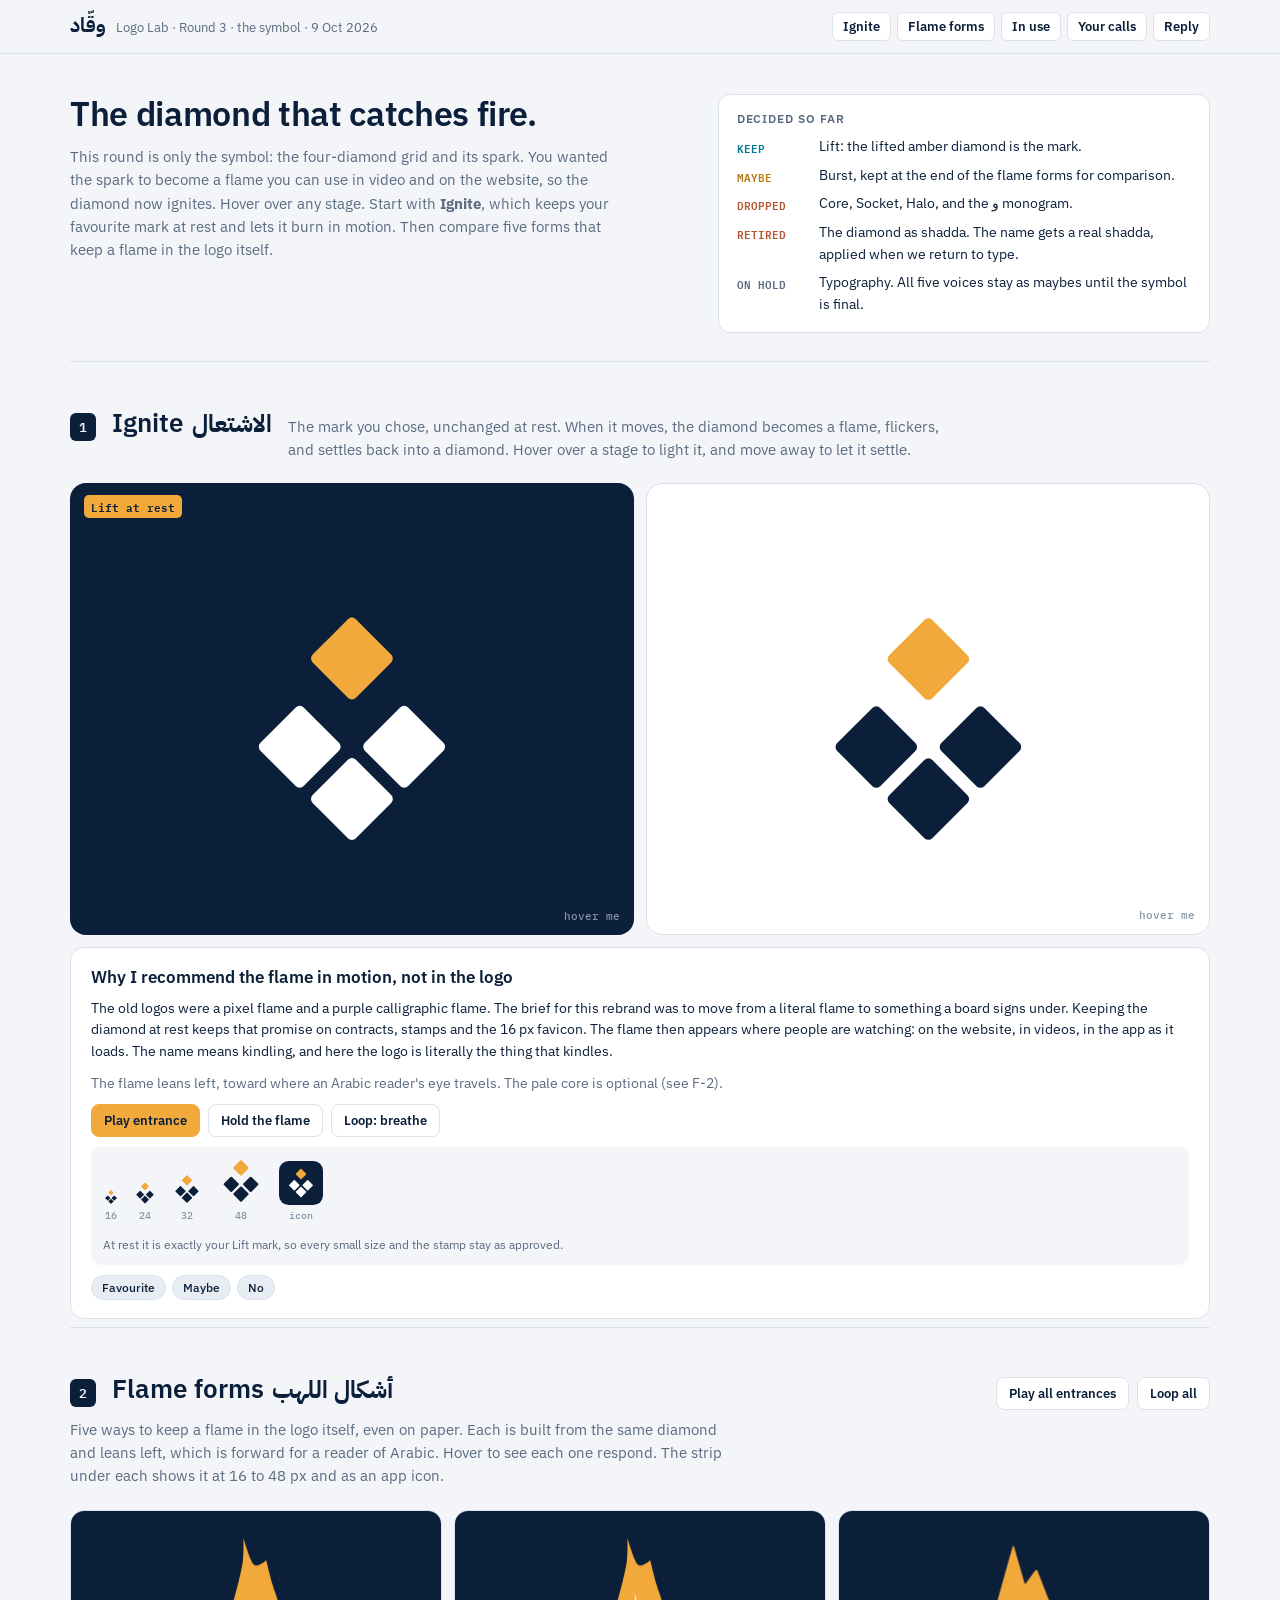
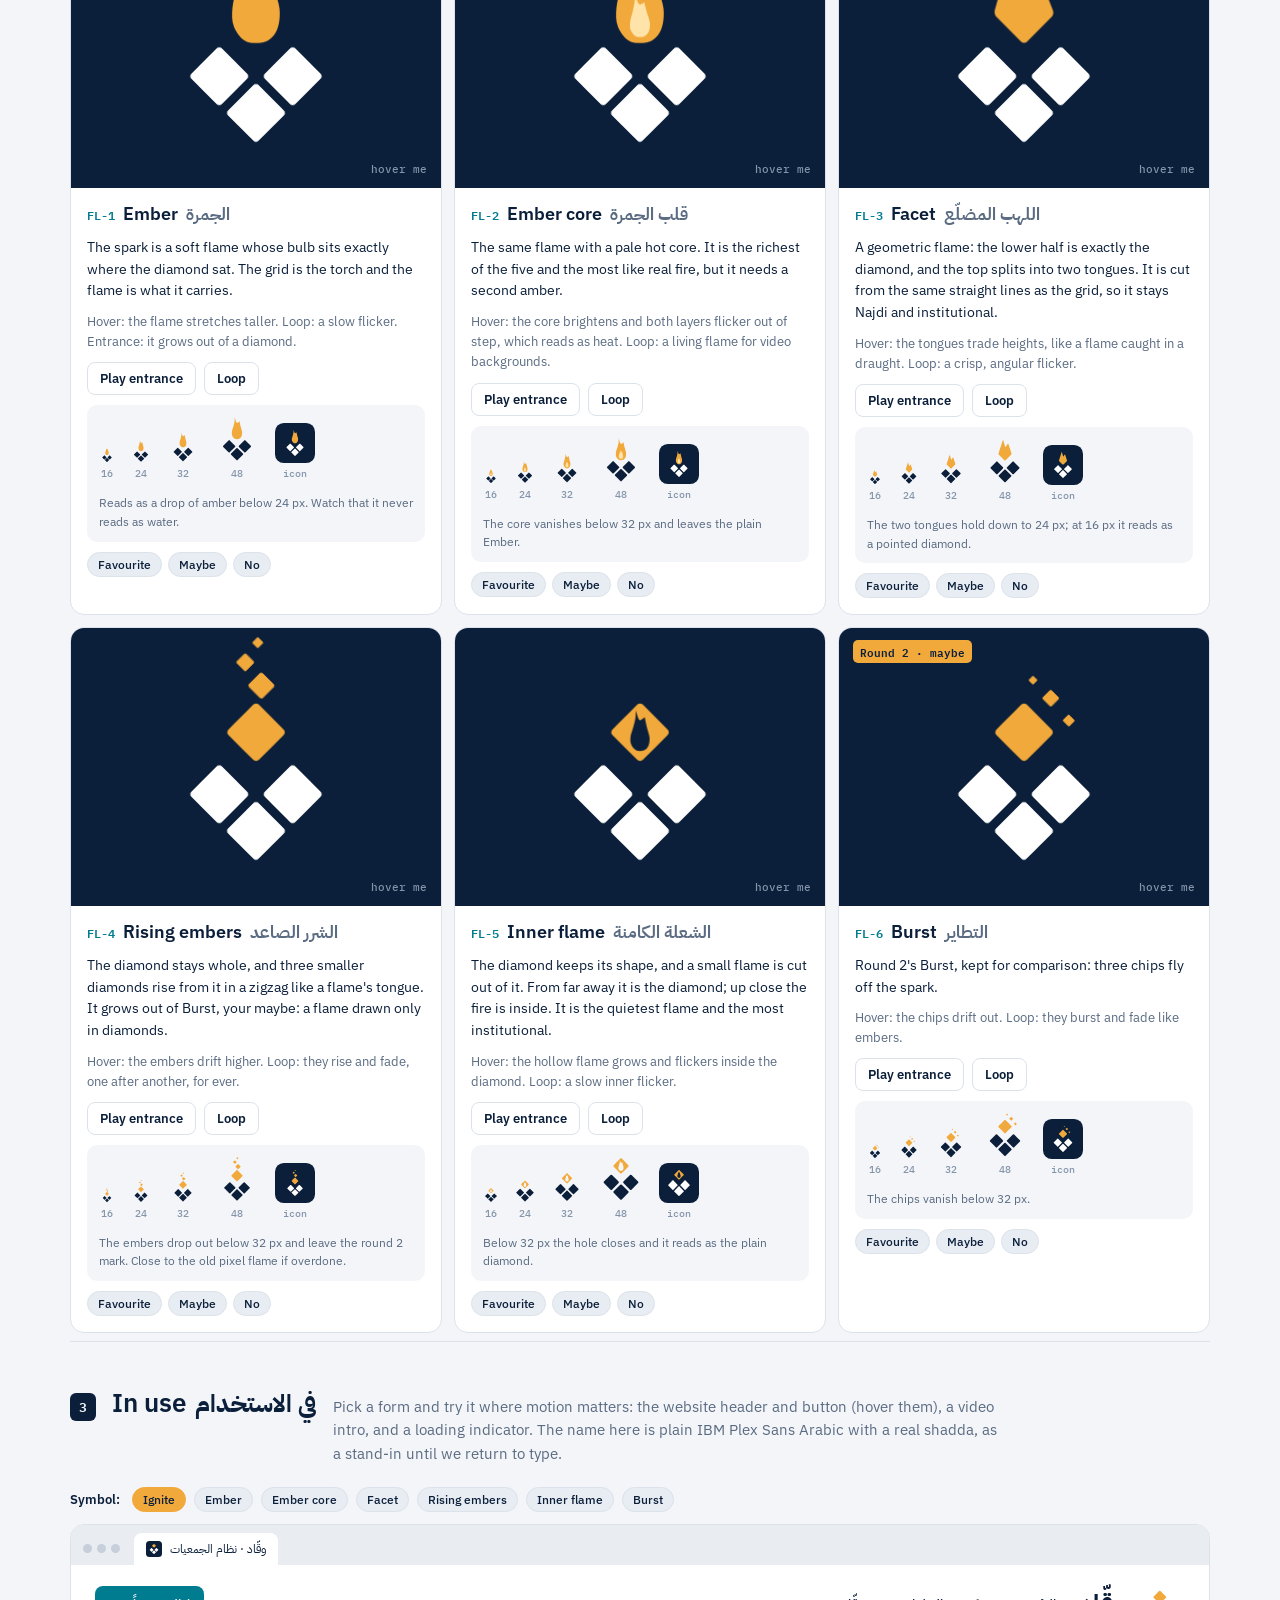
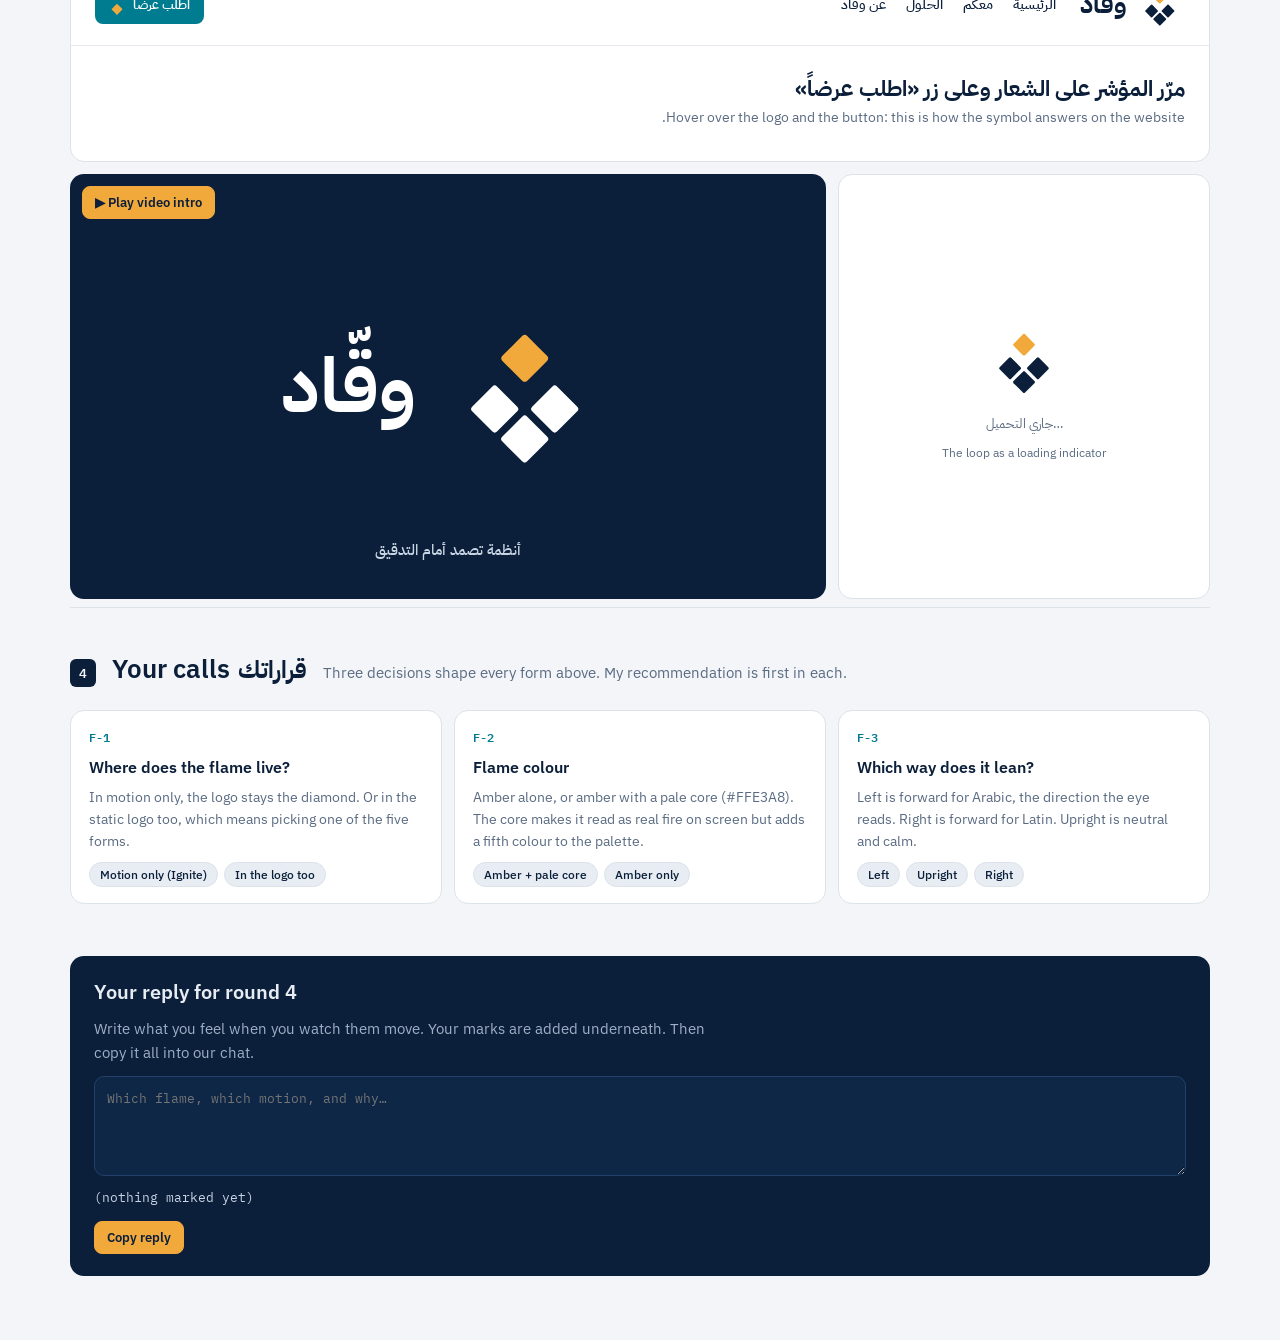
==== commit 516b6591: "Logo lab round 3: the symbol, and a spark that ignites - Ignite: the round 2 Lift mark at rest; in m" ====
--- a/brand/logo-lab.html
+++ b/brand/logo-lab.html
@@ -8,18 +8,17 @@
 <link rel="preconnect" href="https://fonts.gstatic.com" crossorigin>
 <link rel="stylesheet" href="https://fonts.googleapis.com/css2?family=IBM+Plex+Mono:wght@400;500&family=IBM+Plex+Sans+Arabic:wght@400;600;700&family=IBM+Plex+Sans:wght@400;500;600&display=swap">
 <style>
-/* Layout: a review board. Sticky round bar, then three boards:
-   the logo (picks applied), the spark (five motions), the type (five voices). */
+/* Layout: a review board for the symbol alone. Ignite hero first, then the
+   flame forms, then the symbol at work on a site and in a video, then the calls. */
 :root {
-  --paper: #F3F5F8;      /* brand Mist */
+  --paper: #F3F5F8;
   --card: #FFFFFF;
-  --ink: #0B1F3A;        /* brand Navy */
+  --ink: #0B1F3A;
   --muted: #5A6B82;
   --line: #DCE2EA;
   --teal: #007C91;
   --amber: #F2A93B;
   --navy: #0B1F3A;
-  --stage-light: #FFFFFF;
   --chip: #E8EDF3;
   --font-ar: "IBM Plex Sans Arabic", "Noto Sans Arabic", Tahoma, sans-serif;
   --font-en: "IBM Plex Sans", "Helvetica Neue", Arial, sans-serif;
@@ -28,13 +27,13 @@
 @media (prefers-color-scheme: dark) {
   :root:not([data-theme="light"]) {
     --paper: #071426; --card: #0D1C33; --ink: #E7ECF3; --muted: #93A3B8;
-    --line: #1E3150; --teal: #4FB8C9; --chip: #15284A; --stage-light: #F3F5F8;
+    --line: #1E3150; --teal: #4FB8C9; --chip: #15284A;
     color-scheme: dark;
   }
 }
 :root[data-theme="dark"] {
   --paper: #071426; --card: #0D1C33; --ink: #E7ECF3; --muted: #93A3B8;
-  --line: #1E3150; --teal: #4FB8C9; --chip: #15284A; --stage-light: #F3F5F8;
+  --line: #1E3150; --teal: #4FB8C9; --chip: #15284A;
   color-scheme: dark;
 }
 * { box-sizing: border-box; }
@@ -43,160 +42,112 @@
 h1, h2, h3 { text-wrap: balance; margin: 0; }
 p { margin: 0; }
 button { font-family: inherit; }
-
-/* round bar */
-.bar { position: sticky; top: env(safe-area-inset-top, 0px); z-index: 5; background: color-mix(in srgb, var(--paper) 88%, transparent);
-  backdrop-filter: blur(10px); border-bottom: 1px solid var(--line); }
+button:focus-visible, a:focus-visible { outline: 2px solid var(--amber); outline-offset: 2px; }
+
+.bar { position: sticky; top: env(safe-area-inset-top, 0px); z-index: 5; background: color-mix(in srgb, var(--paper) 88%, transparent); backdrop-filter: blur(10px); border-bottom: 1px solid var(--line); }
 .bar .wrap { display: flex; flex-wrap: wrap; align-items: center; gap: 10px 20px; padding-block: 12px; }
 .brandline { display: flex; align-items: baseline; gap: 10px; margin-inline-end: auto; }
 .brandline b { font: 700 20px/1 var(--font-ar); }
 .brandline span { color: var(--muted); font-size: 13px; }
 .jump { display: flex; gap: 6px; flex-wrap: wrap; }
 .jump a { font: 600 13px var(--font-en); color: var(--ink); text-decoration: none; border: 1px solid var(--line); border-radius: 6px; padding: 5px 10px; background: var(--card); }
-.seg { display: inline-flex; border: 1px solid var(--line); border-radius: 8px; overflow: hidden; background: var(--card); }
-.seg button { font: 500 13px var(--font-en); color: var(--muted); background: none; border: 0; padding: 7px 12px; cursor: pointer; }
-.seg button[aria-pressed="true"] { background: var(--ink); color: var(--paper); }
-button:focus-visible, a:focus-visible { outline: 2px solid var(--amber); outline-offset: 2px; }
 .btn { font: 600 13px var(--font-en); border: 1px solid var(--line); background: var(--card); color: var(--ink); border-radius: 8px; padding: 7px 12px; cursor: pointer; }
+.btn[aria-pressed="true"] { background: var(--ink); color: var(--paper); border-color: var(--ink); }
 .btn.primary { background: var(--amber); border-color: var(--amber); color: #0B1F3A; }
 
-/* intro */
-.intro { display: grid; grid-template-columns: minmax(0, 1.3fr) minmax(0, 1fr); gap: 32px; padding-block: 40px 28px; align-items: start; }
+.intro { display: grid; grid-template-columns: minmax(0, 1.25fr) minmax(0, 1fr); gap: 32px; padding-block: 40px 28px; align-items: start; }
 .intro h1 { font: 600 34px/1.15 var(--font-en); letter-spacing: -.01em; }
 .intro p { color: var(--muted); max-width: 62ch; margin-top: 12px; }
-.applied { background: var(--card); border: 1px solid var(--line); border-radius: 12px; padding: 16px 18px; }
-.applied h3 { font: 600 12px var(--font-en); letter-spacing: .08em; text-transform: uppercase; color: var(--muted); margin-bottom: 10px; }
-.applied ul { list-style: none; margin: 0; padding: 0; display: grid; gap: 7px; font-size: 14px; }
-.applied li { display: grid; grid-template-columns: 44px minmax(0, 1fr); gap: 8px; }
-.applied .id { font: 600 12px var(--font-mono); color: var(--teal); padding-top: 2px; }
-.applied li.gone .id { color: #B4562F; }
-
-/* section shell */
+.decided { background: var(--card); border: 1px solid var(--line); border-radius: 12px; padding: 16px 18px; }
+.decided h3 { font: 600 12px var(--font-en); letter-spacing: .08em; text-transform: uppercase; color: var(--muted); margin-bottom: 10px; }
+.decided ul { list-style: none; margin: 0; padding: 0; display: grid; gap: 7px; font-size: 14px; }
+.decided li { display: grid; grid-template-columns: 74px minmax(0, 1fr); gap: 8px; }
+.decided .st { font: 600 11px var(--font-mono); padding-top: 2px; }
+.st.keep { color: var(--teal); } .st.maybe { color: #B57A12; } .st.drop { color: #B4562F; } .st.hold { color: var(--muted); }
+
 .sec { border-top: 1px solid var(--line); padding-block: 44px 8px; scroll-margin-top: 70px; }
 .sec-head { display: flex; flex-wrap: wrap; align-items: baseline; gap: 8px 16px; margin-bottom: 22px; }
 .sec-head .num { font: 600 13px var(--font-mono); background: var(--ink); color: var(--paper); border-radius: 6px; padding: 3px 9px; }
 .sec-head h2 { font: 600 26px/1.2 var(--font-en); }
 .sec-head h2 .ar { font: 700 24px var(--font-ar); margin-inline-start: 8px; }
 .sec-head .tools { margin-inline-start: auto; display: flex; gap: 8px; flex-wrap: wrap; align-items: center; }
-.sec-head .lede { flex-basis: 100%; color: var(--muted); max-width: 72ch; }
+.sec-head .lede { flex-basis: 100%; color: var(--muted); max-width: 74ch; }
 .subhead { font: 600 12px var(--font-en); letter-spacing: .08em; text-transform: uppercase; color: var(--muted); margin: 28px 0 10px; }
 
-/* logo board */
-.stages { display: grid; grid-template-columns: minmax(0, 1fr) minmax(0, 1fr); gap: 12px; }
-.stage { border-radius: 12px; min-height: 240px; display: grid; place-items: center; padding: 28px; position: relative; }
-.stage.light { background: var(--stage-light); border: 1px solid var(--line); }
-.stage.dark { background: var(--navy); }
-.stage img { max-width: 100%; max-height: 190px; width: auto; height: auto; display: block; }
-.tag { position: absolute; inset-block-start: 10px; inset-inline-start: 12px; font: 500 11px var(--font-mono); color: #8494AA; }
-.missing { font: 500 13px var(--font-mono); color: #8494AA; border: 1px dashed currentColor; border-radius: 8px; padding: 10px 14px; text-align: center; }
-.ladder { display: grid; grid-template-columns: minmax(0, 1fr) minmax(0, 1fr); gap: 12px; }
-.ladder > div { border-radius: 12px; padding: 18px 18px 12px; display: flex; flex-wrap: wrap; align-items: flex-end; gap: 18px 22px; }
-.ladder .l { background: var(--stage-light); border: 1px solid var(--line); }
-.ladder .d { background: #DFE5ED; }
-figure { margin: 0; }
-.ladder figure, .mini figure { display: grid; justify-items: center; gap: 6px; }
-figcaption { font: 500 10px var(--font-mono); color: #8494AA; }
-
-/* contexts */
-.ctx { display: grid; grid-template-columns: repeat(12, minmax(0, 1fr)); gap: 12px; }
-.ctx > * { border-radius: 12px; min-width: 0; }
+/* hero */
+.hero { display: grid; grid-template-columns: minmax(0, 1fr) minmax(0, 1fr); gap: 12px; }
+.st-box { position: relative; border-radius: 16px; aspect-ratio: 5 / 4; display: grid; place-items: center; cursor: pointer; overflow: hidden; }
+.st-box.dark { background: var(--navy); }
+.st-box.light { background: #FFFFFF; border: 1px solid var(--line); }
+.st-box svg { width: 56%; height: auto; overflow: visible; }
+.st-box .hint { position: absolute; inset-block-end: 12px; inset-inline-end: 14px; font: 500 11px var(--font-mono); color: #8494AA; }
+.st-box .badge { position: absolute; inset-block-start: 12px; inset-inline-start: 14px; font: 600 11px var(--font-mono); color: #0B1F3A; background: var(--amber); border-radius: 5px; padding: 2px 7px; }
+.hero-side { display: grid; gap: 12px; align-content: start; }
+.why { background: var(--card); border: 1px solid var(--line); border-radius: 14px; padding: 18px 20px; display: grid; gap: 10px; }
+.why h3 { font: 600 17px var(--font-en); }
+.why p { font-size: 14px; }
+.why .muted { color: var(--muted); }
+.row-actions { display: flex; gap: 8px; flex-wrap: wrap; }
+
+/* flame forms */
+.forms { display: grid; grid-template-columns: repeat(3, minmax(0, 1fr)); gap: 12px; }
+.fm { background: var(--card); border: 1px solid var(--line); border-radius: 14px; overflow: hidden; display: flex; flex-direction: column; min-width: 0; }
+.fm .st-box { border-radius: 0; aspect-ratio: 4 / 3; border: 0; }
+.fm .st-box.light { border-bottom: 1px solid var(--line); }
+.fm .st-box svg { width: 60%; }
+.fm-body { padding: 14px 16px 16px; display: grid; gap: 10px; flex: 1; align-content: start; }
+.fm-body h3 { font: 600 18px var(--font-en); display: flex; align-items: baseline; gap: 8px; flex-wrap: wrap; }
+.fm-body h3 .ar { font: 700 17px var(--font-ar); color: var(--muted); }
+.fm-body .id { font: 600 12px var(--font-mono); color: var(--teal); }
+.fm-body p { font-size: 14px; }
+.fm-body .motion { color: var(--muted); font-size: 13px; }
+.mini { display: flex; align-items: flex-end; gap: 14px; flex-wrap: wrap; padding: 10px 12px; background: var(--paper); border-radius: 10px; }
+.mini figure { margin: 0; display: grid; justify-items: center; gap: 4px; }
+.mini img { display: block; }
+.mini figcaption { font: 500 10px var(--font-mono); color: #8494AA; }
+.mini .note { font-size: 12px; color: var(--muted); flex-basis: 100%; }
+
+/* in use */
+.try { display: grid; grid-template-columns: repeat(12, minmax(0, 1fr)); gap: 12px; }
+.try > * { min-width: 0; border-radius: 14px; }
+.pickrow { grid-column: span 12; display: flex; gap: 8px; align-items: center; flex-wrap: wrap; }
+.pickrow b { font: 600 13px var(--font-en); margin-inline-end: 4px; }
 .site { grid-column: span 12; background: #fff; border: 1px solid var(--line); overflow: hidden; }
 .site .chrome { background: #E9EDF2; display: flex; align-items: center; gap: 8px; padding: 8px 12px 0; }
 .site .tab { background: #fff; border-radius: 8px 8px 0 0; padding: 7px 12px; display: flex; align-items: center; gap: 8px; font: 12px var(--font-ar); color: #0B1F3A; max-width: 260px; }
 .site .tab img { width: 16px; height: 16px; }
 .site .dots { display: flex; gap: 5px; margin-inline-end: 6px; }
 .site .dots i { width: 9px; height: 9px; border-radius: 50%; background: #C7CFDA; display: block; }
-.site header { direction: rtl; display: flex; align-items: center; gap: 24px; padding: 16px 24px; border-bottom: 1px solid #E6EAF0; flex-wrap: wrap; }
-.site header > img { height: 40px; width: auto; }
+.site header { direction: rtl; display: flex; align-items: center; gap: 24px; padding: 14px 24px; border-bottom: 1px solid #E6EAF0; flex-wrap: wrap; }
+.logo-live { display: inline-flex; align-items: center; gap: 8px; direction: rtl; text-decoration: none; cursor: pointer; }
+.logo-live svg { height: 52px; width: auto; overflow: visible; }
+.logo-live .name { font: 700 26px/1 var(--font-ar); color: #0B1F3A; }
 .site nav { display: flex; gap: 20px; font: 500 14px var(--font-ar); color: #0B1F3A; margin-inline-end: auto; flex-wrap: wrap; }
-.site .cta { font: 600 13px var(--font-ar); background: #007C91; color: #fff; border-radius: 8px; padding: 8px 14px; border: 0; display: inline-flex; align-items: center; gap: 8px; cursor: pointer; }
-.site .hero { direction: rtl; padding: 28px 24px 34px; font-family: var(--font-ar); color: #0B1F3A; }
-.site .hero b { display: block; font-size: 24px; font-weight: 700; }
-.site .hero span { color: #5A6B82; font-size: 14px; }
-.card-mock { grid-column: span 5; background: var(--navy); aspect-ratio: 85 / 55; max-width: 100%; padding: 7%; display: flex; flex-direction: column; justify-content: space-between; direction: rtl; color: #fff; box-shadow: 0 10px 30px -18px rgba(11, 31, 58, .7); }
-.card-mock img { height: 34%; width: auto; max-width: 75%; align-self: flex-start; }
-.card-mock .who { font: 13px/1.5 var(--font-ar); }
-.card-mock .who b { display: block; font-size: 15px; }
-.card-mock .who .en { font-family: var(--font-en); color: #9FB0C6; font-size: 12px; }
-.card-mock .who .url { color: #fff; opacity: .8; font-family: var(--font-en); font-size: 12px; }
-.phone { grid-column: span 4; background: linear-gradient(160deg, #1D3557, #0B1F3A 60%, #00303A); padding: 20px; display: grid; grid-template-columns: repeat(4, minmax(0, 1fr)); gap: 14px 10px; align-content: start; }
-.phone .app { display: grid; justify-items: center; gap: 4px; font: 10px var(--font-ar); color: #E7ECF3; }
-.phone .app i { width: 48px; height: 48px; border-radius: 12px; background: rgba(255, 255, 255, .16); display: block; }
-.phone .app img { width: 48px; height: 48px; display: block; filter: drop-shadow(0 2px 4px rgba(0, 0, 0, .35)); }
-.chat { grid-column: span 3; background: var(--card); border: 1px solid var(--line); padding: 14px; display: grid; gap: 10px; align-content: start; }
-.chat .row1 { display: flex; align-items: center; gap: 10px; direction: rtl; }
-.chat .av { width: 44px; height: 44px; border-radius: 50%; overflow: hidden; flex: none; background: var(--navy); }
-.chat .av img { width: 100%; height: 100%; display: block; }
-.chat .t { font: 600 14px var(--font-ar); }
-.chat .s { font: 12px var(--font-ar); color: var(--muted); }
-.stamp { grid-column: span 12; background: #FBFAF6; border: 1px solid var(--line); padding: 22px 26px; display: flex; gap: 28px; align-items: center; flex-wrap: wrap; direction: rtl; }
-.stamp .doc { font: 13px/1.9 var(--font-ar); color: #3A4658; flex: 1 1 280px; min-width: 0; }
-.stamp .doc b { color: #0B1F3A; }
-.stamp .seal { border: 2.5px solid #1F3A73; border-radius: 10px; padding: 12px 18px; transform: rotate(-5deg); opacity: .82; mix-blend-mode: multiply; display: grid; justify-items: center; gap: 4px; }
-.stamp .seal img { height: 54px; width: auto; filter: url(#ink); }
-.stamp .seal span { font: 600 11px var(--font-ar); color: #1F3A73; }
-
-/* spark board */
-.sparks { display: grid; grid-template-columns: repeat(3, minmax(0, 1fr)); gap: 12px; }
-.sp { background: var(--card); border: 1px solid var(--line); border-radius: 14px; overflow: hidden; display: flex; flex-direction: column; min-width: 0; }
-.sp-stage { position: relative; aspect-ratio: 4 / 3; display: grid; place-items: center; cursor: pointer; }
-.sp-stage.dark { background: var(--navy); }
-.sp-stage.light { background: #FFFFFF; border-bottom: 1px solid var(--line); }
-.sp-stage svg { width: 62%; height: auto; max-height: 92%; overflow: visible; }
-.sp-stage .hint { position: absolute; inset-block-end: 10px; inset-inline-end: 12px; font: 500 11px var(--font-mono); color: #8494AA; }
-.sp-stage .badge { position: absolute; inset-block-start: 10px; inset-inline-start: 12px; font: 600 11px var(--font-mono); color: #0B1F3A; background: var(--amber); border-radius: 5px; padding: 2px 7px; }
-.sp-body { padding: 14px 16px 16px; display: grid; gap: 10px; flex: 1; align-content: start; }
-.sp-body h3 { font: 600 18px var(--font-en); display: flex; align-items: baseline; gap: 8px; flex-wrap: wrap; }
-.sp-body h3 .ar { font: 700 17px var(--font-ar); color: var(--muted); }
-.sp-body .id { font: 600 12px var(--font-mono); color: var(--teal); }
-.sp-body p { font-size: 14px; }
-.sp-body .motion { color: var(--muted); font-size: 13px; }
-.sp-actions { display: flex; gap: 6px; flex-wrap: wrap; }
-.mini { display: flex; align-items: flex-end; gap: 14px; flex-wrap: wrap; padding: 10px 12px; background: var(--paper); border-radius: 10px; }
-.mini img { display: block; }
-.mini .note { font-size: 12px; color: var(--muted); flex-basis: 100%; }
-
-/* try it */
-.try { margin-top: 28px; display: grid; grid-template-columns: repeat(12, minmax(0, 1fr)); gap: 12px; }
-.try > * { min-width: 0; border-radius: 14px; }
-.try .pickrow { grid-column: span 12; display: flex; gap: 8px; align-items: center; flex-wrap: wrap; }
-.try .pickrow b { font: 600 13px var(--font-en); margin-inline-end: 4px; }
-.try .site { grid-column: span 12; }
-.logo-live { display: inline-flex; align-items: center; gap: 10px; direction: rtl; cursor: pointer; text-decoration: none; }
-.logo-live svg { height: 46px; width: auto; overflow: visible; }
-.logo-live img { height: 34px; width: auto; display: block; }
-.cta .spk { width: 9px; height: 9px; background: var(--amber); border-radius: 1.5px; transform: rotate(45deg); transition: transform .45s cubic-bezier(.2, .9, .25, 1.3); }
-.cta:hover .spk { transform: translateY(-4px) rotate(225deg) scale(1.25); }
+.cta { font: 600 13px var(--font-ar); background: #007C91; color: #fff; border-radius: 8px; padding: 8px 14px; border: 0; display: inline-flex; align-items: center; gap: 8px; cursor: pointer; }
+.cta svg { width: 16px; height: 22px; overflow: visible; }
+.site .pagehero { direction: rtl; padding: 26px 24px 32px; font-family: var(--font-ar); color: #0B1F3A; }
+.site .pagehero b { display: block; font-size: 22px; font-weight: 700; }
+.site .pagehero span { color: #5A6B82; font-size: 14px; }
 .sting { grid-column: span 8; background: var(--navy); aspect-ratio: 16 / 9; position: relative; overflow: hidden; display: grid; place-items: center; }
-.sting .frame { display: flex; align-items: center; gap: 4%; direction: rtl; width: 78%; justify-content: center; }
+.sting .frame { display: flex; align-items: center; gap: 3%; direction: rtl; justify-content: center; width: 80%; }
 .sting svg { width: 30%; height: auto; overflow: visible; flex: none; }
-.sting img { width: 46%; height: auto; display: block; opacity: 1; transform: none; }
-.sting.play img { animation: sting-word .8s 1.25s cubic-bezier(.2, .8, .2, 1) both; }
+.sting .name { font: 700 clamp(34px, 7vw, 76px)/1 var(--font-ar); color: #fff; }
+.sting.play .name { animation: sting-word .8s 1.2s cubic-bezier(.2, .8, .2, 1) both; }
 .sting .line { position: absolute; inset-block-end: 9%; inset-inline: 0; text-align: center; font: 500 clamp(11px, 1.6vw, 15px) var(--font-ar); color: #C9D5E4; }
 .sting.play .line { animation: sting-line .7s 2s ease-out both; }
 .sting .play-btn { position: absolute; inset-block-start: 12px; inset-inline-start: 12px; }
 @keyframes sting-word { from { opacity: 0; transform: translateX(-24px); } to { opacity: 1; transform: none; } }
 @keyframes sting-line { from { opacity: 0; transform: translateY(8px); } to { opacity: 1; transform: none; } }
-.loader { grid-column: span 4; background: var(--card); border: 1px solid var(--line); display: grid; place-items: center; align-content: center; gap: 14px; padding: 20px; }
-.loader svg { width: 72px; height: auto; overflow: visible; }
+.loader { grid-column: span 4; background: var(--card); border: 1px solid var(--line); display: grid; place-items: center; align-content: center; gap: 12px; padding: 20px; }
+.loader svg { width: 84px; height: auto; overflow: visible; }
 .loader span { font: 13px var(--font-ar); color: var(--muted); }
 
-/* type board */
-.types { display: grid; grid-template-columns: repeat(2, minmax(0, 1fr)); gap: 12px; }
-.ty { background: var(--card); border: 1px solid var(--line); border-radius: 14px; overflow: hidden; display: flex; flex-direction: column; min-width: 0; }
-.ty-stages { display: grid; grid-template-columns: minmax(0, 1.25fr) minmax(0, 1fr); }
-.ty-stages > div { display: grid; place-items: center; padding: 22px 18px; min-height: 170px; position: relative; }
-.ty-stages .l { background: #FFFFFF; border-bottom: 1px solid var(--line); }
-.ty-stages .d { background: var(--navy); }
-.ty-stages img { max-width: 100%; max-height: 120px; width: auto; height: auto; display: block; }
-.ty-body { padding: 14px 16px 16px; display: grid; gap: 8px; }
-.ty-body h3 { font: 600 18px var(--font-en); display: flex; gap: 8px; align-items: baseline; flex-wrap: wrap; }
-.ty-body h3 .ar { font: 700 17px var(--font-ar); color: var(--muted); }
-.ty-body .face { font: 500 12px var(--font-mono); color: var(--muted); }
-.ty-body p { font-size: 14px; }
-.ty-body .risk { font-size: 13px; color: var(--muted); }
-.ty-small { display: flex; align-items: center; gap: 18px; flex-wrap: wrap; padding: 8px 12px; background: var(--paper); border-radius: 10px; }
-.ty-small img { display: block; width: auto; }
+/* questions */
+.qs { display: grid; grid-template-columns: repeat(3, minmax(0, 1fr)); gap: 12px; }
+.q { background: var(--card); border: 1px solid var(--line); border-radius: 14px; padding: 16px 18px; display: grid; gap: 10px; align-content: start; min-width: 0; }
+.q .id { font: 600 12px var(--font-mono); color: var(--teal); }
+.q h3 { font: 600 16px var(--font-en); }
+.q p { font-size: 14px; color: var(--muted); }
 
 .chips { display: flex; flex-wrap: wrap; gap: 6px; }
 .chip { font: 500 12px var(--font-en); border: 1px solid var(--line); background: var(--chip); color: var(--ink); border-radius: 999px; padding: 4px 10px; cursor: pointer; }
@@ -209,20 +160,13 @@
 .reply textarea { width: 100%; min-height: 100px; resize: vertical; border-radius: 10px; border: 1px solid #23406B; background: #0F2747; color: #fff; font: 13px/1.6 var(--font-mono); padding: 12px; }
 .reply pre { margin: 0; white-space: pre-wrap; color: #C9D5E4; font: 13px/1.6 var(--font-mono); }
 
-@media (max-width: 960px) {
-  .sparks { grid-template-columns: repeat(2, minmax(0, 1fr)); }
-  .types { grid-template-columns: minmax(0, 1fr); }
-}
+@media (max-width: 960px) { .forms, .qs { grid-template-columns: repeat(2, minmax(0, 1fr)); } }
 @media (max-width: 860px) {
-  .intro, .stages, .ladder { grid-template-columns: minmax(0, 1fr); }
-  .card-mock, .phone, .chat, .sting, .loader { grid-column: span 12; }
-}
-@media (max-width: 600px) {
-  .sparks, .ty-stages { grid-template-columns: minmax(0, 1fr); }
-}
-@media (prefers-reduced-motion: reduce) {
-  .sting.play img, .sting.play .line, .cta .spk { animation: none !important; transition: none !important; }
-}
+  .intro, .hero { grid-template-columns: minmax(0, 1fr); }
+  .sting, .loader { grid-column: span 12; }
+}
+@media (max-width: 600px) { .forms, .qs { grid-template-columns: minmax(0, 1fr); } }
+@media (prefers-reduced-motion: reduce) { .sting.play .name, .sting.play .line { animation: none !important; } }
 
 /* Waqqad spark motion
  * Works on the mark SVGs built by build.py (inline in a page, or the
@@ -332,298 +276,291 @@
   .wq *, .wq { animation: none !important; transition: none !important; }
 }
 
+/* ---------- round 3: rising embers */
+.wq-rising:is(:hover, .wq-hover) .wq-c { transform: translateY(-8px); }
+.wq-rising:is(:hover, .wq-hover) .wq-c2 { transform: translateY(-13px); }
+.wq-rising:is(:hover, .wq-hover) .wq-c3 { transform: translateY(-19px); }
+.wq-loop.wq-rising .wq-c { animation: wq-rise-ember 2.6s ease-in infinite; }
+.wq-loop.wq-rising .wq-c2 { animation-delay: .45s; }
+.wq-loop.wq-rising .wq-c3 { animation-delay: .9s; }
+@keyframes wq-rise-ember {
+  0% { transform: translate(calc(var(--dx) * -.7), calc(var(--dy) * -.7)) scale(.3); opacity: 0; }
+  20% { opacity: 1; }
+  65% { transform: none; opacity: 1; }
+  100% { transform: translateY(-14px) scale(.5); opacity: 0; }
+}
+
 </style>
 </head>
 <body>
 
 
-<svg width="0" height="0" style="position:absolute" aria-hidden="true">
-  <filter id="ink"><feColorMatrix type="matrix" values="0 0 0 0 0.12  0 0 0 0 0.23  0 0 0 0 0.45  0 0 0 1 0"/></filter>
-</svg>
-
 <div class="bar">
   <div class="wrap">
-    <div class="brandline"><b>وقّاد</b><span>Logo Lab · Round 2 · 9 Oct 2026</span></div>
-    <nav class="jump" aria-label="Sections"><a href="#logo">Logo</a><a href="#spark">Spark</a><a href="#type">Type</a><a href="#reply">Reply</a></nav>
+    <div class="brandline"><b>وقّاد</b><span>Logo Lab · Round 3 · the symbol · 9 Oct 2026</span></div>
+    <nav class="jump" aria-label="Sections"><a href="#ignite">Ignite</a><a href="#forms">Flame forms</a><a href="#use">In use</a><a href="#calls">Your calls</a><a href="#reply">Reply</a></nav>
   </div>
 </div>
 
 <div class="wrap">
   <section class="intro">
     <div>
-      <h1>One mark. Five ways to make it spark, five voices for the name.</h1>
-      <p>Your round 1 picks are now applied to the logo. The و monogram is retired. The spark section shows five new ways for the diamond to become a spark. Each one moves: hover over it, play its entrance, or loop it. The type section sets وقّاد in five new voices beside the mark. Mark each variant Favourite, Maybe or No, and copy your reply at the bottom.</p>
-    </div>
-    <div class="applied" id="applied"></div>
+      <h1>The diamond that catches fire.</h1>
+      <p>This round is only the symbol: the four-diamond grid and its spark. You wanted the spark to become a flame you can use in video and on the website, so the diamond now ignites. Hover over any stage. Start with <b>Ignite</b>, which keeps your favourite mark at rest and lets it burn in motion. Then compare five forms that keep a flame in the logo itself.</p>
+    </div>
+    <div class="decided">
+      <h3>Decided so far</h3>
+      <ul>
+        <li><span class="st keep">KEEP</span><span>Lift: the lifted amber diamond is the mark.</span></li>
+        <li><span class="st maybe">MAYBE</span><span>Burst, kept at the end of the flame forms for comparison.</span></li>
+        <li><span class="st drop">DROPPED</span><span>Core, Socket, Halo, and the و monogram.</span></li>
+        <li><span class="st drop">RETIRED</span><span>The diamond as shadda. The name gets a real shadda, applied when we return to type.</span></li>
+        <li><span class="st hold">ON HOLD</span><span>Typography. All five voices stay as maybes until the symbol is final.</span></li>
+      </ul>
+    </div>
   </section>
 
-  <section class="sec" id="logo">
+  <section class="sec" id="ignite">
     <div class="sec-head">
-      <span class="num">1</span><h2>The logo<span class="ar">الشعار</span></h2>
-      <div class="tools"><div class="seg" role="group" aria-label="Round">
-        <button id="r-v2" data-r="v2" aria-pressed="true">Round 2</button>
-        <button id="r-v1" data-r="v1" aria-pressed="false">Round 1</button>
-        <button id="r-v0" data-r="v0" aria-pressed="false">As received</button>
-      </div></div>
-      <p class="lede">The mark with the bolder lift and the spark only in the mark. Below it, the logotype on its own (old direction B), now in the same lighter Kufi so the name has one shape everywhere.</p>
-    </div>
-    <div id="logo-board"></div>
+      <span class="num">1</span><h2>Ignite<span class="ar">الاشتعال</span></h2>
+      <p class="lede">The mark you chose, unchanged at rest. When it moves, the diamond becomes a flame, flickers, and settles back into a diamond. Hover over a stage to light it, and move away to let it settle.</p>
+    </div>
+    <div class="hero" id="hero"></div>
   </section>
 
-  <section class="sec" id="spark">
+  <section class="sec" id="forms">
     <div class="sec-head">
-      <span class="num">2</span><h2>The spark<span class="ar">الشرارة</span></h2>
-      <div class="tools">
-        <div class="seg" role="group" aria-label="Background">
-          <button id="bg-dark" data-bg="dark" aria-pressed="true">Navy</button>
-          <button id="bg-light" data-bg="light" aria-pressed="false">Paper</button>
-        </div>
-        <button class="btn" id="play-all">Play all entrances</button>
-        <button class="btn" id="loop-all" aria-pressed="false">Loop all</button>
-      </div>
-      <p class="lede">The diamond stays the hero in every variant. What changes is how it becomes a spark. Hover over a stage to see the hover effect. The buttons play the entrance (for a video intro or page load) and the loop (for loaders and backgrounds). Each one is also built as a looping SVG file.</p>
-    </div>
-    <div class="sparks" id="sparks"></div>
-
-    <div class="subhead">Try it on the website and in a video</div>
+      <span class="num">2</span><h2>Flame forms<span class="ar">أشكال اللهب</span></h2>
+      <div class="tools"><button class="btn" id="play-all">Play all entrances</button><button class="btn" id="loop-all" aria-pressed="false">Loop all</button></div>
+      <p class="lede">Five ways to keep a flame in the logo itself, even on paper. Each is built from the same diamond and leans left, which is forward for a reader of Arabic. Hover to see each one respond. The strip under each shows it at 16 to 48 px and as an app icon.</p>
+    </div>
+    <div class="forms" id="forms-grid"></div>
+  </section>
+
+  <section class="sec" id="use">
+    <div class="sec-head">
+      <span class="num">3</span><h2>In use<span class="ar">في الاستخدام</span></h2>
+      <p class="lede">Pick a form and try it where motion matters: the website header and button (hover them), a video intro, and a loading indicator. The name here is plain IBM Plex Sans Arabic with a real shadda, as a stand-in until we return to type.</p>
+    </div>
     <div class="try" id="try"></div>
   </section>
 
-  <section class="sec" id="type">
+  <section class="sec" id="calls">
     <div class="sec-head">
-      <span class="num">3</span><h2>The type<span class="ar">الخط</span></h2>
-      <p class="lede">The same lockup with five other voices for the name. Each one keeps your round 1 choices: the spark in the mark only, WAQQAD spaced under د ا ق. On navy, the name alone carries the amber spark as its shadda. The strip under each one shows the name at email-signature and footer sizes.</p>
-    </div>
-    <div class="types" id="types"></div>
+      <span class="num">4</span><h2>Your calls<span class="ar">قراراتك</span></h2>
+      <p class="lede">Three decisions shape every form above. My recommendation is first in each.</p>
+    </div>
+    <div class="qs" id="qs"></div>
   </section>
 
   <section class="reply" id="reply">
-    <h2>Your reply for round 3</h2>
-    <p>Write what you like and what bothers you. Your Favourite, Maybe and No marks are added underneath. Then copy it all into our chat.</p>
-    <textarea id="reply-note" aria-label="Your notes" placeholder="Which spark, which voice, and why…"></textarea>
+    <h2>Your reply for round 4</h2>
+    <p>Write what you feel when you watch them move. Your marks are added underneath. Then copy it all into our chat.</p>
+    <textarea id="reply-note" aria-label="Your notes" placeholder="Which flame, which motion, and why…"></textarea>
     <pre id="reply-text"></pre>
     <button class="btn primary" id="copy" style="justify-self:start">Copy reply</button>
   </section>
 </div>
 
 <script>
-const DATA = {"rounds": {"v2": {"lockup": "<svg xmlns=\"http://www.w3.org/2000/svg\" viewBox=\"-17.14 -148.86 435.66 206.08\" width=\"435.66\" height=\"206.08\"><path fill=\"#0B1F3A\" d=\"M5.4 -16.08H45.54Q44.1 -21.96 42.27 -26.55Q40.44 -31.14 38.4 -34.44Q35.16 -39.9 29.85 -44.43Q24.54 -48.96 16.86 -52.38L25.92 -70.32Q37.14 -65.94 45.03 -58.5Q52.92 -51.06 58.08 -40.41Q63.24 -29.76 66.24 -15.54V0H5.4ZM121.9 -16.08Q122.46 -16.08 122.46 -15.6V-0.6Q122.46 0 121.86 0H86.88V-91.2H107.16V-16.08ZM147.84 -72.06Q143.82 -72.06 141.6 -74.61Q139.38 -77.16 139.38 -81.18Q139.38 -85.32 141.6 -87.81Q143.82 -90.3 147.84 -90.3Q151.8 -90.3 153.99 -87.87Q156.18 -85.44 156.18 -81.18Q156.18 -76.92 153.9 -74.49Q151.62 -72.06 147.84 -72.06ZM169.92 -72.06Q166.02 -72.06 163.74 -74.55Q161.46 -77.04 161.46 -81.18Q161.46 -85.44 163.74 -87.87Q166.02 -90.3 169.92 -90.3Q173.82 -90.3 176.04 -87.9Q178.26 -85.5 178.26 -81.18Q178.26 -76.98 175.95 -74.52Q173.64 -72.06 169.92 -72.06ZM120.72 0Q120.12 0 120.12 -0.6V-15.6Q120.12 -16.08 120.72 -16.08H138.24Q136.14 -17.94 134.61 -20.4Q133.08 -22.86 132.18 -25.77Q131.28 -28.68 131.28 -31.86Q131.28 -40.38 135.57 -46.65Q139.86 -52.92 148.02 -56.37Q156.18 -59.82 167.7 -59.82H190.92V0ZM167.46 -16.08H170.64V-43.74H168.06Q163.02 -43.74 159.33 -42.18Q155.64 -40.62 153.66 -37.53Q151.68 -34.44 151.68 -29.82Q151.68 -25.44 153.75 -22.35Q155.82 -19.26 159.39 -17.67Q162.96 -16.08 167.46 -16.08ZM235.38 29.58Q227.52 29.58 221.01 27.9Q214.5 26.22 208.92 22.92L216.54 8.46Q221.76 11.46 226.29 12.57Q230.82 13.68 235.26 13.68Q242.04 13.68 245.64 10.14Q249.24 6.6 249.24 1.2V0H239.88Q224.94 0 217.26 -7.53Q209.58 -15.06 209.58 -28.14Q209.58 -38.64 214.98 -45.69Q220.38 -52.74 229.59 -56.28Q238.8 -59.82 250.2 -59.82H269.4V-0.48Q269.4 13.68 260.64 21.63Q251.88 29.58 235.38 29.58ZM249.12 -16.08V-43.74H245.76Q238.62 -43.74 234.39 -39.87Q230.16 -36 230.16 -29.04Q230.16 -22.5 233.22 -19.29Q236.28 -16.08 242.64 -16.08Z\"/><g transform=\"translate(158.82 -111.86)\"><rect x=\"-11\" y=\"-11\" width=\"22\" height=\"22\" rx=\"2.64\" fill=\"#0B1F3A\" transform=\"rotate(45)\"/></g><g transform=\"translate(305.52 -90.46) scale(1.045)\"><g transform=\"translate(29.49 50)\"><g class=\"wq-t wq-tL\"><rect x=\"-12\" y=\"-12\" width=\"24\" height=\"24\" rx=\"2.2\" fill=\"#0B1F3A\" transform=\"rotate(45)\"/></g></g><g transform=\"translate(70.51 50)\"><g class=\"wq-t wq-tR\"><rect x=\"-12\" y=\"-12\" width=\"24\" height=\"24\" rx=\"2.2\" fill=\"#0B1F3A\" transform=\"rotate(45)\"/></g></g><g transform=\"translate(50 70.51)\"><g class=\"wq-t wq-tB\"><rect x=\"-12\" y=\"-12\" width=\"24\" height=\"24\" rx=\"2.2\" fill=\"#0B1F3A\" transform=\"rotate(45)\"/></g></g><g transform=\"translate(50 15.35)\"><g class=\"wq-s\"><rect x=\"-12\" y=\"-12\" width=\"24\" height=\"24\" rx=\"2.2\" fill=\"#F2A93B\" transform=\"rotate(45)\" class=\"wq-sf\"/></g></g></g><path fill=\"#007C91\" d=\"M14.33 29.58H10.03L5.4 9.58H9.18L11.15 19.19L12.39 25.31H12.46L13.9 19.19L16.2 9.58H20.37L22.66 19.19L24.08 25.3H24.17L25.42 19.19L27.44 9.58H31.08L26.29 29.58H22.01L19.46 19L18.24 13.75H18.16L16.89 19ZM63.74 29.58H59.8L58.2 24.49H51.11L49.51 29.58H45.68L52.39 9.58H57.09ZM57.27 21.25L55.66 16.19L54.7 13.03H54.56L53.62 16.19L52 21.25ZM92.08 31.59V34.68H89.31Q87.33 34.68 86.4 33.72Q85.47 32.75 85.47 31V29.81Q83.29 29.46 81.68 28.2Q80.07 26.93 79.2 24.77Q78.34 22.6 78.34 19.58Q78.34 16.19 79.41 13.89Q80.49 11.59 82.45 10.42Q84.42 9.24 87.04 9.24Q89.68 9.24 91.64 10.42Q93.59 11.59 94.67 13.89Q95.74 16.19 95.74 19.58Q95.74 22.52 94.92 24.65Q94.1 26.78 92.6 28.06Q91.1 29.34 89.01 29.74V31.59ZM87.04 26.56Q88.48 26.56 89.53 25.91Q90.58 25.25 91.15 24.03Q91.73 22.81 91.73 21.12V18.04Q91.73 16.32 91.15 15.11Q90.58 13.9 89.53 13.25Q88.48 12.6 87.04 12.6Q85.62 12.6 84.56 13.25Q83.5 13.9 82.93 15.11Q82.35 16.32 82.35 18.04V21.12Q82.35 22.81 82.93 24.03Q83.5 25.25 84.56 25.91Q85.62 26.56 87.04 26.56ZM124.09 31.59V34.68H121.32Q119.33 34.68 118.4 33.72Q117.48 32.75 117.48 31V29.81Q115.3 29.46 113.69 28.2Q112.08 26.93 111.21 24.77Q110.34 22.6 110.34 19.58Q110.34 16.19 111.42 13.89Q112.5 11.59 114.46 10.42Q116.43 9.24 119.05 9.24Q121.69 9.24 123.64 10.42Q125.6 11.59 126.67 13.89Q127.75 16.19 127.75 19.58Q127.75 22.52 126.93 24.65Q126.1 26.78 124.6 28.06Q123.11 29.34 121.02 29.74V31.59ZM119.05 26.56Q120.49 26.56 121.54 25.91Q122.58 25.25 123.16 24.03Q123.74 22.81 123.74 21.12V18.04Q123.74 16.32 123.16 15.11Q122.58 13.9 121.54 13.25Q120.49 12.6 119.05 12.6Q117.63 12.6 116.57 13.25Q115.51 13.9 114.93 15.11Q114.36 16.32 114.36 18.04V21.12Q114.36 22.81 114.93 24.03Q115.51 25.25 116.57 25.91Q117.63 26.56 119.05 26.56ZM160.41 29.58H156.47L154.87 24.49H147.78L146.18 29.58H142.35L149.06 9.58H153.76ZM153.95 21.25L152.34 16.19L151.37 13.03H151.23L150.29 16.19L148.68 21.25ZM175.01 29.58V9.58H182.3Q184.91 9.58 186.85 10.69Q188.79 11.81 189.86 14.03Q190.92 16.25 190.92 19.58Q190.92 22.91 189.86 25.13Q188.79 27.35 186.85 28.47Q184.91 29.58 182.3 29.58ZM178.79 26.23H182.3Q183.7 26.23 184.74 25.66Q185.78 25.1 186.34 23.97Q186.91 22.85 186.91 21.15V18.01Q186.91 16.29 186.34 15.17Q185.78 14.05 184.74 13.49Q183.7 12.93 182.3 12.93H178.79Z\"/></svg>", "lockup_dark": "<svg xmlns=\"http://www.w3.org/2000/svg\" viewBox=\"-17.14 -148.86 435.66 206.08\" width=\"435.66\" height=\"206.08\"><rect x=\"-17.14\" y=\"-148.86\" width=\"435.66\" height=\"206.08\" fill=\"#0B1F3A\"/><path fill=\"#FFFFFF\" d=\"M5.4 -16.08H45.54Q44.1 -21.96 42.27 -26.55Q40.44 -31.14 38.4 -34.44Q35.16 -39.9 29.85 -44.43Q24.54 -48.96 16.86 -52.38L25.92 -70.32Q37.14 -65.94 45.03 -58.5Q52.92 -51.06 58.08 -40.41Q63.24 -29.76 66.24 -15.54V0H5.4ZM121.9 -16.08Q122.46 -16.08 122.46 -15.6V-0.6Q122.46 0 121.86 0H86.88V-91.2H107.16V-16.08ZM147.84 -72.06Q143.82 -72.06 141.6 -74.61Q139.38 -77.16 139.38 -81.18Q139.38 -85.32 141.6 -87.81Q143.82 -90.3 147.84 -90.3Q151.8 -90.3 153.99 -87.87Q156.18 -85.44 156.18 -81.18Q156.18 -76.92 153.9 -74.49Q151.62 -72.06 147.84 -72.06ZM169.92 -72.06Q166.02 -72.06 163.74 -74.55Q161.46 -77.04 161.46 -81.18Q161.46 -85.44 163.74 -87.87Q166.02 -90.3 169.92 -90.3Q173.82 -90.3 176.04 -87.9Q178.26 -85.5 178.26 -81.18Q178.26 -76.98 175.95 -74.52Q173.64 -72.06 169.92 -72.06ZM120.72 0Q120.12 0 120.12 -0.6V-15.6Q120.12 -16.08 120.72 -16.08H138.24Q136.14 -17.94 134.61 -20.4Q133.08 -22.86 132.18 -25.77Q131.28 -28.68 131.28 -31.86Q131.28 -40.38 135.57 -46.65Q139.86 -52.92 148.02 -56.37Q156.18 -59.82 167.7 -59.82H190.92V0ZM167.46 -16.08H170.64V-43.74H168.06Q163.02 -43.74 159.33 -42.18Q155.64 -40.62 153.66 -37.53Q151.68 -34.44 151.68 -29.82Q151.68 -25.44 153.75 -22.35Q155.82 -19.26 159.39 -17.67Q162.96 -16.08 167.46 -16.08ZM235.38 29.58Q227.52 29.58 221.01 27.9Q214.5 26.22 208.92 22.92L216.54 8.46Q221.76 11.46 226.29 12.57Q230.82 13.68 235.26 13.68Q242.04 13.68 245.64 10.14Q249.24 6.6 249.24 1.2V0H239.88Q224.94 0 217.26 -7.53Q209.58 -15.06 209.58 -28.14Q209.58 -38.64 214.98 -45.69Q220.38 -52.74 229.59 -56.28Q238.8 -59.82 250.2 -59.82H269.4V-0.48Q269.4 13.68 260.64 21.63Q251.88 29.58 235.38 29.58ZM249.12 -16.08V-43.74H245.76Q238.62 -43.74 234.39 -39.87Q230.16 -36 230.16 -29.04Q230.16 -22.5 233.22 -19.29Q236.28 -16.08 242.64 -16.08Z\"/><g transform=\"translate(158.82 -111.86)\"><rect x=\"-11\" y=\"-11\" width=\"22\" height=\"22\" rx=\"2.64\" fill=\"#FFFFFF\" transform=\"rotate(45)\"/></g><g transform=\"translate(305.52 -90.46) scale(1.045)\"><g transform=\"translate(29.49 50)\"><g class=\"wq-t wq-tL\"><rect x=\"-12\" y=\"-12\" width=\"24\" height=\"24\" rx=\"2.2\" fill=\"#FFFFFF\" transform=\"rotate(45)\"/></g></g><g transform=\"translate(70.51 50)\"><g class=\"wq-t wq-tR\"><rect x=\"-12\" y=\"-12\" width=\"24\" height=\"24\" rx=\"2.2\" fill=\"#FFFFFF\" transform=\"rotate(45)\"/></g></g><g transform=\"translate(50 70.51)\"><g class=\"wq-t wq-tB\"><rect x=\"-12\" y=\"-12\" width=\"24\" height=\"24\" rx=\"2.2\" fill=\"#FFFFFF\" transform=\"rotate(45)\"/></g></g><g transform=\"translate(50 15.35)\"><g class=\"wq-s\"><rect x=\"-12\" y=\"-12\" width=\"24\" height=\"24\" rx=\"2.2\" fill=\"#F2A93B\" transform=\"rotate(45)\" class=\"wq-sf\"/></g></g></g><path fill=\"#FFFFFF\" d=\"M14.33 29.58H10.03L5.4 9.58H9.18L11.15 19.19L12.39 25.31H12.46L13.9 19.19L16.2 9.58H20.37L22.66 19.19L24.08 25.3H24.17L25.42 19.19L27.44 9.58H31.08L26.29 29.58H22.01L19.46 19L18.24 13.75H18.16L16.89 19ZM63.74 29.58H59.8L58.2 24.49H51.11L49.51 29.58H45.68L52.39 9.58H57.09ZM57.27 21.25L55.66 16.19L54.7 13.03H54.56L53.62 16.19L52 21.25ZM92.08 31.59V34.68H89.31Q87.33 34.68 86.4 33.72Q85.47 32.75 85.47 31V29.81Q83.29 29.46 81.68 28.2Q80.07 26.93 79.2 24.77Q78.34 22.6 78.34 19.58Q78.34 16.19 79.41 13.89Q80.49 11.59 82.45 10.42Q84.42 9.24 87.04 9.24Q89.68 9.24 91.64 10.42Q93.59 11.59 94.67 13.89Q95.74 16.19 95.74 19.58Q95.74 22.52 94.92 24.65Q94.1 26.78 92.6 28.06Q91.1 29.34 89.01 29.74V31.59ZM87.04 26.56Q88.48 26.56 89.53 25.91Q90.58 25.25 91.15 24.03Q91.73 22.81 91.73 21.12V18.04Q91.73 16.32 91.15 15.11Q90.58 13.9 89.53 13.25Q88.48 12.6 87.04 12.6Q85.62 12.6 84.56 13.25Q83.5 13.9 82.93 15.11Q82.35 16.32 82.35 18.04V21.12Q82.35 22.81 82.93 24.03Q83.5 25.25 84.56 25.91Q85.62 26.56 87.04 26.56ZM124.09 31.59V34.68H121.32Q119.33 34.68 118.4 33.72Q117.48 32.75 117.48 31V29.81Q115.3 29.46 113.69 28.2Q112.08 26.93 111.21 24.77Q110.34 22.6 110.34 19.58Q110.34 16.19 111.42 13.89Q112.5 11.59 114.46 10.42Q116.43 9.24 119.05 9.24Q121.69 9.24 123.64 10.42Q125.6 11.59 126.67 13.89Q127.75 16.19 127.75 19.58Q127.75 22.52 126.93 24.65Q126.1 26.78 124.6 28.06Q123.11 29.34 121.02 29.74V31.59ZM119.05 26.56Q120.49 26.56 121.54 25.91Q122.58 25.25 123.16 24.03Q123.74 22.81 123.74 21.12V18.04Q123.74 16.32 123.16 15.11Q122.58 13.9 121.54 13.25Q120.49 12.6 119.05 12.6Q117.63 12.6 116.57 13.25Q115.51 13.9 114.93 15.11Q114.36 16.32 114.36 18.04V21.12Q114.36 22.81 114.93 24.03Q115.51 25.25 116.57 25.91Q117.63 26.56 119.05 26.56ZM160.41 29.58H156.47L154.87 24.49H147.78L146.18 29.58H142.35L149.06 9.58H153.76ZM153.95 21.25L152.34 16.19L151.37 13.03H151.23L150.29 16.19L148.68 21.25ZM175.01 29.58V9.58H182.3Q184.91 9.58 186.85 10.69Q188.79 11.81 189.86 14.03Q190.92 16.25 190.92 19.58Q190.92 22.91 189.86 25.13Q188.79 27.35 186.85 28.47Q184.91 29.58 182.3 29.58ZM178.79 26.23H182.3Q183.7 26.23 184.74 25.66Q185.78 25.1 186.34 23.97Q186.91 22.85 186.91 21.15V18.01Q186.91 16.29 186.34 15.17Q185.78 14.05 184.74 13.49Q183.7 12.93 182.3 12.93H178.79Z\"/></svg>", "lockup_mono": "<svg xmlns=\"http://www.w3.org/2000/svg\" viewBox=\"-17.14 -148.86 435.66 206.08\" width=\"435.66\" height=\"206.08\"><path fill=\"#0B1F3A\" d=\"M5.4 -16.08H45.54Q44.1 -21.96 42.27 -26.55Q40.44 -31.14 38.4 -34.44Q35.16 -39.9 29.85 -44.43Q24.54 -48.96 16.86 -52.38L25.92 -70.32Q37.14 -65.94 45.03 -58.5Q52.92 -51.06 58.08 -40.41Q63.24 -29.76 66.24 -15.54V0H5.4ZM121.9 -16.08Q122.46 -16.08 122.46 -15.6V-0.6Q122.46 0 121.86 0H86.88V-91.2H107.16V-16.08ZM147.84 -72.06Q143.82 -72.06 141.6 -74.61Q139.38 -77.16 139.38 -81.18Q139.38 -85.32 141.6 -87.81Q143.82 -90.3 147.84 -90.3Q151.8 -90.3 153.99 -87.87Q156.18 -85.44 156.18 -81.18Q156.18 -76.92 153.9 -74.49Q151.62 -72.06 147.84 -72.06ZM169.92 -72.06Q166.02 -72.06 163.74 -74.55Q161.46 -77.04 161.46 -81.18Q161.46 -85.44 163.74 -87.87Q166.02 -90.3 169.92 -90.3Q173.82 -90.3 176.04 -87.9Q178.26 -85.5 178.26 -81.18Q178.26 -76.98 175.95 -74.52Q173.64 -72.06 169.92 -72.06ZM120.72 0Q120.12 0 120.12 -0.6V-15.6Q120.12 -16.08 120.72 -16.08H138.24Q136.14 -17.94 134.61 -20.4Q133.08 -22.86 132.18 -25.77Q131.28 -28.68 131.28 -31.86Q131.28 -40.38 135.57 -46.65Q139.86 -52.92 148.02 -56.37Q156.18 -59.82 167.7 -59.82H190.92V0ZM167.46 -16.08H170.64V-43.74H168.06Q163.02 -43.74 159.33 -42.18Q155.64 -40.62 153.66 -37.53Q151.68 -34.44 151.68 -29.82Q151.68 -25.44 153.75 -22.35Q155.82 -19.26 159.39 -17.67Q162.96 -16.08 167.46 -16.08ZM235.38 29.58Q227.52 29.58 221.01 27.9Q214.5 26.22 208.92 22.92L216.54 8.46Q221.76 11.46 226.29 12.57Q230.82 13.68 235.26 13.68Q242.04 13.68 245.64 10.14Q249.24 6.6 249.24 1.2V0H239.88Q224.94 0 217.26 -7.53Q209.58 -15.06 209.58 -28.14Q209.58 -38.64 214.98 -45.69Q220.38 -52.74 229.59 -56.28Q238.8 -59.82 250.2 -59.82H269.4V-0.48Q269.4 13.68 260.64 21.63Q251.88 29.58 235.38 29.58ZM249.12 -16.08V-43.74H245.76Q238.62 -43.74 234.39 -39.87Q230.16 -36 230.16 -29.04Q230.16 -22.5 233.22 -19.29Q236.28 -16.08 242.64 -16.08Z\"/><g transform=\"translate(158.82 -111.86)\"><rect x=\"-11\" y=\"-11\" width=\"22\" height=\"22\" rx=\"2.64\" fill=\"#0B1F3A\" transform=\"rotate(45)\"/></g><g transform=\"translate(305.52 -90.46) scale(1.045)\"><g transform=\"translate(29.49 50)\"><g class=\"wq-t wq-tL\"><rect x=\"-12\" y=\"-12\" width=\"24\" height=\"24\" rx=\"2.2\" fill=\"#0B1F3A\" transform=\"rotate(45)\"/></g></g><g transform=\"translate(70.51 50)\"><g class=\"wq-t wq-tR\"><rect x=\"-12\" y=\"-12\" width=\"24\" height=\"24\" rx=\"2.2\" fill=\"#0B1F3A\" transform=\"rotate(45)\"/></g></g><g transform=\"translate(50 70.51)\"><g class=\"wq-t wq-tB\"><rect x=\"-12\" y=\"-12\" width=\"24\" height=\"24\" rx=\"2.2\" fill=\"#0B1F3A\" transform=\"rotate(45)\"/></g></g><g transform=\"translate(50 15.35)\"><g class=\"wq-s\"><rect x=\"-12\" y=\"-12\" width=\"24\" height=\"24\" rx=\"2.2\" fill=\"#0B1F3A\" transform=\"rotate(45)\" class=\"wq-sf\"/></g></g></g><path fill=\"#0B1F3A\" d=\"M14.33 29.58H10.03L5.4 9.58H9.18L11.15 19.19L12.39 25.31H12.46L13.9 19.19L16.2 9.58H20.37L22.66 19.19L24.08 25.3H24.17L25.42 19.19L27.44 9.58H31.08L26.29 29.58H22.01L19.46 19L18.24 13.75H18.16L16.89 19ZM63.74 29.58H59.8L58.2 24.49H51.11L49.51 29.58H45.68L52.39 9.58H57.09ZM57.27 21.25L55.66 16.19L54.7 13.03H54.56L53.62 16.19L52 21.25ZM92.08 31.59V34.68H89.31Q87.33 34.68 86.4 33.72Q85.47 32.75 85.47 31V29.81Q83.29 29.46 81.68 28.2Q80.07 26.93 79.2 24.77Q78.34 22.6 78.34 19.58Q78.34 16.19 79.41 13.89Q80.49 11.59 82.45 10.42Q84.42 9.24 87.04 9.24Q89.68 9.24 91.64 10.42Q93.59 11.59 94.67 13.89Q95.74 16.19 95.74 19.58Q95.74 22.52 94.92 24.65Q94.1 26.78 92.6 28.06Q91.1 29.34 89.01 29.74V31.59ZM87.04 26.56Q88.48 26.56 89.53 25.91Q90.58 25.25 91.15 24.03Q91.73 22.81 91.73 21.12V18.04Q91.73 16.32 91.15 15.11Q90.58 13.9 89.53 13.25Q88.48 12.6 87.04 12.6Q85.62 12.6 84.56 13.25Q83.5 13.9 82.93 15.11Q82.35 16.32 82.35 18.04V21.12Q82.35 22.81 82.93 24.03Q83.5 25.25 84.56 25.91Q85.62 26.56 87.04 26.56ZM124.09 31.59V34.68H121.32Q119.33 34.68 118.4 33.72Q117.48 32.75 117.48 31V29.81Q115.3 29.46 113.69 28.2Q112.08 26.93 111.21 24.77Q110.34 22.6 110.34 19.58Q110.34 16.19 111.42 13.89Q112.5 11.59 114.46 10.42Q116.43 9.24 119.05 9.24Q121.69 9.24 123.64 10.42Q125.6 11.59 126.67 13.89Q127.75 16.19 127.75 19.58Q127.75 22.52 126.93 24.65Q126.1 26.78 124.6 28.06Q123.11 29.34 121.02 29.74V31.59ZM119.05 26.56Q120.49 26.56 121.54 25.91Q122.58 25.25 123.16 24.03Q123.74 22.81 123.74 21.12V18.04Q123.74 16.32 123.16 15.11Q122.58 13.9 121.54 13.25Q120.49 12.6 119.05 12.6Q117.63 12.6 116.57 13.25Q115.51 13.9 114.93 15.11Q114.36 16.32 114.36 18.04V21.12Q114.36 22.81 114.93 24.03Q115.51 25.25 116.57 25.91Q117.63 26.56 119.05 26.56ZM160.41 29.58H156.47L154.87 24.49H147.78L146.18 29.58H142.35L149.06 9.58H153.76ZM153.95 21.25L152.34 16.19L151.37 13.03H151.23L150.29 16.19L148.68 21.25ZM175.01 29.58V9.58H182.3Q184.91 9.58 186.85 10.69Q188.79 11.81 189.86 14.03Q190.92 16.25 190.92 19.58Q190.92 22.91 189.86 25.13Q188.79 27.35 186.85 28.47Q184.91 29.58 182.3 29.58ZM178.79 26.23H182.3Q183.7 26.23 184.74 25.66Q185.78 25.1 186.34 23.97Q186.91 22.85 186.91 21.15V18.01Q186.91 16.29 186.34 15.17Q185.78 14.05 184.74 13.49Q183.7 12.93 182.3 12.93H178.79Z\"/></svg>", "mark": "<svg xmlns=\"http://www.w3.org/2000/svg\" viewBox=\"-5.85 -12.93 111.71 111.71\" width=\"111.71\" height=\"111.71\"><g transform=\"translate(29.49 50)\"><g class=\"wq-t wq-tL\"><rect x=\"-12\" y=\"-12\" width=\"24\" height=\"24\" rx=\"2.2\" fill=\"#0B1F3A\" transform=\"rotate(45)\"/></g></g><g transform=\"translate(70.51 50)\"><g class=\"wq-t wq-tR\"><rect x=\"-12\" y=\"-12\" width=\"24\" height=\"24\" rx=\"2.2\" fill=\"#0B1F3A\" transform=\"rotate(45)\"/></g></g><g transform=\"translate(50 70.51)\"><g class=\"wq-t wq-tB\"><rect x=\"-12\" y=\"-12\" width=\"24\" height=\"24\" rx=\"2.2\" fill=\"#0B1F3A\" transform=\"rotate(45)\"/></g></g><g transform=\"translate(50 15.35)\"><g class=\"wq-s\"><rect x=\"-12\" y=\"-12\" width=\"24\" height=\"24\" rx=\"2.2\" fill=\"#F2A93B\" transform=\"rotate(45)\" class=\"wq-sf\"/></g></g></svg>", "tile": "<svg xmlns=\"http://www.w3.org/2000/svg\" viewBox=\"0 0 100 100\" width=\"100\" height=\"100\"><rect width=\"100\" height=\"100\" rx=\"22\" fill=\"#0B1F3A\"/><g transform=\"translate(14.48 19.5) scale(0.7104)\"><g transform=\"translate(29.49 50)\"><g class=\"wq-t wq-tL\"><rect x=\"-12\" y=\"-12\" width=\"24\" height=\"24\" rx=\"2.2\" fill=\"#FFFFFF\" transform=\"rotate(45)\"/></g></g><g transform=\"translate(70.51 50)\"><g class=\"wq-t wq-tR\"><rect x=\"-12\" y=\"-12\" width=\"24\" height=\"24\" rx=\"2.2\" fill=\"#FFFFFF\" transform=\"rotate(45)\"/></g></g><g transform=\"translate(50 70.51)\"><g class=\"wq-t wq-tB\"><rect x=\"-12\" y=\"-12\" width=\"24\" height=\"24\" rx=\"2.2\" fill=\"#FFFFFF\" transform=\"rotate(45)\"/></g></g><g transform=\"translate(50 15.35)\"><g class=\"wq-s\"><rect x=\"-12\" y=\"-12\" width=\"24\" height=\"24\" rx=\"2.2\" fill=\"#F2A93B\" transform=\"rotate(45)\" class=\"wq-sf\"/></g></g></g></svg>", "logotype": "<svg xmlns=\"http://www.w3.org/2000/svg\" viewBox=\"-19.24 -150.96 313.29 225.31\" width=\"313.29\" height=\"225.31\"><path fill=\"#0B1F3A\" d=\"M5.4 -16.08H45.54Q44.1 -21.96 42.27 -26.55Q40.44 -31.14 38.4 -34.44Q35.16 -39.9 29.85 -44.43Q24.54 -48.96 16.86 -52.38L25.92 -70.32Q37.14 -65.94 45.03 -58.5Q52.92 -51.06 58.08 -40.41Q63.24 -29.76 66.24 -15.54V0H5.4ZM121.9 -16.08Q122.46 -16.08 122.46 -15.6V-0.6Q122.46 0 121.86 0H86.88V-91.2H107.16V-16.08ZM147.84 -72.06Q143.82 -72.06 141.6 -74.61Q139.38 -77.16 139.38 -81.18Q139.38 -85.32 141.6 -87.81Q143.82 -90.3 147.84 -90.3Q151.8 -90.3 153.99 -87.87Q156.18 -85.44 156.18 -81.18Q156.18 -76.92 153.9 -74.49Q151.62 -72.06 147.84 -72.06ZM169.92 -72.06Q166.02 -72.06 163.74 -74.55Q161.46 -77.04 161.46 -81.18Q161.46 -85.44 163.74 -87.87Q166.02 -90.3 169.92 -90.3Q173.82 -90.3 176.04 -87.9Q178.26 -85.5 178.26 -81.18Q178.26 -76.98 175.95 -74.52Q173.64 -72.06 169.92 -72.06ZM120.72 0Q120.12 0 120.12 -0.6V-15.6Q120.12 -16.08 120.72 -16.08H138.24Q136.14 -17.94 134.61 -20.4Q133.08 -22.86 132.18 -25.77Q131.28 -28.68 131.28 -31.86Q131.28 -40.38 135.57 -46.65Q139.86 -52.92 148.02 -56.37Q156.18 -59.82 167.7 -59.82H190.92V0ZM167.46 -16.08H170.64V-43.74H168.06Q163.02 -43.74 159.33 -42.18Q155.64 -40.62 153.66 -37.53Q151.68 -34.44 151.68 -29.82Q151.68 -25.44 153.75 -22.35Q155.82 -19.26 159.39 -17.67Q162.96 -16.08 167.46 -16.08ZM235.38 29.58Q227.52 29.58 221.01 27.9Q214.5 26.22 208.92 22.92L216.54 8.46Q221.76 11.46 226.29 12.57Q230.82 13.68 235.26 13.68Q242.04 13.68 245.64 10.14Q249.24 6.6 249.24 1.2V0H239.88Q224.94 0 217.26 -7.53Q209.58 -15.06 209.58 -28.14Q209.58 -38.64 214.98 -45.69Q220.38 -52.74 229.59 -56.28Q238.8 -59.82 250.2 -59.82H269.4V-0.48Q269.4 13.68 260.64 21.63Q251.88 29.58 235.38 29.58ZM249.12 -16.08V-43.74H245.76Q238.62 -43.74 234.39 -39.87Q230.16 -36 230.16 -29.04Q230.16 -22.5 233.22 -19.29Q236.28 -16.08 242.64 -16.08Z\"/><g transform=\"translate(158.82 -111.86)\"><rect x=\"-11\" y=\"-11\" width=\"22\" height=\"22\" rx=\"2.64\" fill=\"#F2A93B\" transform=\"rotate(45)\"/></g><rect x=\"5.4\" y=\"19.5\" width=\"194.5\" height=\"3\" rx=\"1.5\" fill=\"#007C91\"/><path fill=\"#0B1F3A\" d=\"M100.84 45.7H97.46L93.83 30H96.8L98.34 37.54L99.31 42.35H99.38L100.5 37.54L102.31 30H105.58L107.38 37.54L108.49 42.34H108.56L109.55 37.54L111.13 30H113.99L110.23 45.7H106.87L104.87 37.4L103.91 33.27H103.85L102.85 37.4ZM131.71 45.7H128.62L127.36 41.7H121.8L120.54 45.7H117.53L122.8 30H126.49ZM126.64 39.16L125.37 35.19L124.62 32.71H124.51L123.77 35.19L122.5 39.16ZM146.05 47.28V49.71H143.87Q142.32 49.71 141.59 48.95Q140.86 48.19 140.86 46.81V45.88Q139.15 45.61 137.88 44.61Q136.62 43.62 135.94 41.92Q135.26 40.22 135.26 37.85Q135.26 35.19 136.1 33.38Q136.95 31.58 138.49 30.66Q140.04 29.73 142.09 29.73Q144.16 29.73 145.7 30.66Q147.23 31.58 148.08 33.38Q148.92 35.19 148.92 37.85Q148.92 40.15 148.28 41.83Q147.63 43.5 146.45 44.51Q145.28 45.51 143.64 45.82V47.28ZM142.09 43.33Q143.23 43.33 144.05 42.82Q144.87 42.3 145.32 41.35Q145.77 40.39 145.77 39.06V36.64Q145.77 35.29 145.32 34.34Q144.87 33.39 144.05 32.88Q143.23 32.37 142.09 32.37Q140.98 32.37 140.15 32.88Q139.32 33.39 138.86 34.34Q138.41 35.29 138.41 36.64V39.06Q138.41 40.39 138.86 41.35Q139.32 42.3 140.15 42.82Q140.98 43.33 142.09 43.33ZM163.26 47.28V49.71H161.09Q159.53 49.71 158.8 48.95Q158.07 48.19 158.07 46.81V45.88Q156.36 45.61 155.1 44.61Q153.83 43.62 153.15 41.92Q152.47 40.22 152.47 37.85Q152.47 35.19 153.32 33.38Q154.16 31.58 155.71 30.66Q157.25 29.73 159.31 29.73Q161.38 29.73 162.91 30.66Q164.45 31.58 165.29 33.38Q166.14 35.19 166.14 37.85Q166.14 40.15 165.49 41.83Q164.84 43.5 163.67 44.51Q162.49 45.51 160.85 45.82V47.28ZM159.31 43.33Q160.44 43.33 161.26 42.82Q162.08 42.3 162.53 41.35Q162.99 40.39 162.99 39.06V36.64Q162.99 35.29 162.53 34.34Q162.08 33.39 161.26 32.88Q160.44 32.37 159.31 32.37Q158.19 32.37 157.36 32.88Q156.53 33.39 156.08 34.34Q155.62 35.29 155.62 36.64V39.06Q155.62 40.39 156.08 41.35Q156.53 42.3 157.36 42.82Q158.19 43.33 159.31 43.33ZM183.86 45.7H180.77L179.52 41.7H173.95L172.69 45.7H169.69L174.95 30H178.64ZM178.79 39.16L177.52 35.19L176.77 32.71H176.66L175.92 35.19L174.65 39.16ZM187.41 45.7V30H193.13Q195.19 30 196.71 30.87Q198.23 31.75 199.07 33.49Q199.9 35.23 199.9 37.85Q199.9 40.47 199.07 42.21Q198.23 43.95 196.71 44.83Q195.19 45.7 193.13 45.7ZM190.38 43.07H193.13Q194.23 43.07 195.05 42.63Q195.86 42.18 196.31 41.3Q196.75 40.41 196.75 39.08V36.62Q196.75 35.27 196.31 34.39Q195.86 33.51 195.05 33.07Q194.23 32.63 193.13 32.63H190.38Z\"/></svg>", "logotype_dark": "<svg xmlns=\"http://www.w3.org/2000/svg\" viewBox=\"-19.24 -150.96 313.29 225.31\" width=\"313.29\" height=\"225.31\"><rect x=\"-19.24\" y=\"-150.96\" width=\"313.29\" height=\"225.31\" fill=\"#0B1F3A\"/><path fill=\"#FFFFFF\" d=\"M5.4 -16.08H45.54Q44.1 -21.96 42.27 -26.55Q40.44 -31.14 38.4 -34.44Q35.16 -39.9 29.85 -44.43Q24.54 -48.96 16.86 -52.38L25.92 -70.32Q37.14 -65.94 45.03 -58.5Q52.92 -51.06 58.08 -40.41Q63.24 -29.76 66.24 -15.54V0H5.4ZM121.9 -16.08Q122.46 -16.08 122.46 -15.6V-0.6Q122.46 0 121.86 0H86.88V-91.2H107.16V-16.08ZM147.84 -72.06Q143.82 -72.06 141.6 -74.61Q139.38 -77.16 139.38 -81.18Q139.38 -85.32 141.6 -87.81Q143.82 -90.3 147.84 -90.3Q151.8 -90.3 153.99 -87.87Q156.18 -85.44 156.18 -81.18Q156.18 -76.92 153.9 -74.49Q151.62 -72.06 147.84 -72.06ZM169.92 -72.06Q166.02 -72.06 163.74 -74.55Q161.46 -77.04 161.46 -81.18Q161.46 -85.44 163.74 -87.87Q166.02 -90.3 169.92 -90.3Q173.82 -90.3 176.04 -87.9Q178.26 -85.5 178.26 -81.18Q178.26 -76.98 175.95 -74.52Q173.64 -72.06 169.92 -72.06ZM120.72 0Q120.12 0 120.12 -0.6V-15.6Q120.12 -16.08 120.72 -16.08H138.24Q136.14 -17.94 134.61 -20.4Q133.08 -22.86 132.18 -25.77Q131.28 -28.68 131.28 -31.86Q131.28 -40.38 135.57 -46.65Q139.86 -52.92 148.02 -56.37Q156.18 -59.82 167.7 -59.82H190.92V0ZM167.46 -16.08H170.64V-43.74H168.06Q163.02 -43.74 159.33 -42.18Q155.64 -40.62 153.66 -37.53Q151.68 -34.44 151.68 -29.82Q151.68 -25.44 153.75 -22.35Q155.82 -19.26 159.39 -17.67Q162.96 -16.08 167.46 -16.08ZM235.38 29.58Q227.52 29.58 221.01 27.9Q214.5 26.22 208.92 22.92L216.54 8.46Q221.76 11.46 226.29 12.57Q230.82 13.68 235.26 13.68Q242.04 13.68 245.64 10.14Q249.24 6.6 249.24 1.2V0H239.88Q224.94 0 217.26 -7.53Q209.58 -15.06 209.58 -28.14Q209.58 -38.64 214.98 -45.69Q220.38 -52.74 229.59 -56.28Q238.8 -59.82 250.2 -59.82H269.4V-0.48Q269.4 13.68 260.64 21.63Q251.88 29.58 235.38 29.58ZM249.12 -16.08V-43.74H245.76Q238.62 -43.74 234.39 -39.87Q230.16 -36 230.16 -29.04Q230.16 -22.5 233.22 -19.29Q236.28 -16.08 242.64 -16.08Z\"/><g transform=\"translate(158.82 -111.86)\"><rect x=\"-11\" y=\"-11\" width=\"22\" height=\"22\" rx=\"2.64\" fill=\"#F2A93B\" transform=\"rotate(45)\"/></g><rect x=\"5.4\" y=\"19.5\" width=\"194.5\" height=\"3\" rx=\"1.5\" fill=\"#FFFFFF\"/><path fill=\"#FFFFFF\" d=\"M100.84 45.7H97.46L93.83 30H96.8L98.34 37.54L99.31 42.35H99.38L100.5 37.54L102.31 30H105.58L107.38 37.54L108.49 42.34H108.56L109.55 37.54L111.13 30H113.99L110.23 45.7H106.87L104.87 37.4L103.91 33.27H103.85L102.85 37.4ZM131.71 45.7H128.62L127.36 41.7H121.8L120.54 45.7H117.53L122.8 30H126.49ZM126.64 39.16L125.37 35.19L124.62 32.71H124.51L123.77 35.19L122.5 39.16ZM146.05 47.28V49.71H143.87Q142.32 49.71 141.59 48.95Q140.86 48.19 140.86 46.81V45.88Q139.15 45.61 137.88 44.61Q136.62 43.62 135.94 41.92Q135.26 40.22 135.26 37.85Q135.26 35.19 136.1 33.38Q136.95 31.58 138.49 30.66Q140.04 29.73 142.09 29.73Q144.16 29.73 145.7 30.66Q147.23 31.58 148.08 33.38Q148.92 35.19 148.92 37.85Q148.92 40.15 148.28 41.83Q147.63 43.5 146.45 44.51Q145.28 45.51 143.64 45.82V47.28ZM142.09 43.33Q143.23 43.33 144.05 42.82Q144.87 42.3 145.32 41.35Q145.77 40.39 145.77 39.06V36.64Q145.77 35.29 145.32 34.34Q144.87 33.39 144.05 32.88Q143.23 32.37 142.09 32.37Q140.98 32.37 140.15 32.88Q139.32 33.39 138.86 34.34Q138.41 35.29 138.41 36.64V39.06Q138.41 40.39 138.86 41.35Q139.32 42.3 140.15 42.82Q140.98 43.33 142.09 43.33ZM163.26 47.28V49.71H161.09Q159.53 49.71 158.8 48.95Q158.07 48.19 158.07 46.81V45.88Q156.36 45.61 155.1 44.61Q153.83 43.62 153.15 41.92Q152.47 40.22 152.47 37.85Q152.47 35.19 153.32 33.38Q154.16 31.58 155.71 30.66Q157.25 29.73 159.31 29.73Q161.38 29.73 162.91 30.66Q164.45 31.58 165.29 33.38Q166.14 35.19 166.14 37.85Q166.14 40.15 165.49 41.83Q164.84 43.5 163.67 44.51Q162.49 45.51 160.85 45.82V47.28ZM159.31 43.33Q160.44 43.33 161.26 42.82Q162.08 42.3 162.53 41.35Q162.99 40.39 162.99 39.06V36.64Q162.99 35.29 162.53 34.34Q162.08 33.39 161.26 32.88Q160.44 32.37 159.31 32.37Q158.19 32.37 157.36 32.88Q156.53 33.39 156.08 34.34Q155.62 35.29 155.62 36.64V39.06Q155.62 40.39 156.08 41.35Q156.53 42.3 157.36 42.82Q158.19 43.33 159.31 43.33ZM183.86 45.7H180.77L179.52 41.7H173.95L172.69 45.7H169.69L174.95 30H178.64ZM178.79 39.16L177.52 35.19L176.77 32.71H176.66L175.92 35.19L174.65 39.16ZM187.41 45.7V30H193.13Q195.19 30 196.71 30.87Q198.23 31.75 199.07 33.49Q199.9 35.23 199.9 37.85Q199.9 40.47 199.07 42.21Q198.23 43.95 196.71 44.83Q195.19 45.7 193.13 45.7ZM190.38 43.07H193.13Q194.23 43.07 195.05 42.63Q195.86 42.18 196.31 41.3Q196.75 40.41 196.75 39.08V36.62Q196.75 35.27 196.31 34.39Q195.86 33.51 195.05 33.07Q194.23 32.63 193.13 32.63H190.38Z\"/></svg>", "favicon_logotype": "<svg xmlns=\"http://www.w3.org/2000/svg\" viewBox=\"0 0 100 100\" width=\"100\" height=\"100\"><rect width=\"100\" height=\"100\" rx=\"22\" fill=\"#0B1F3A\"/><g transform=\"translate(50 42)\"><rect x=\"-17\" y=\"-17\" width=\"34\" height=\"34\" rx=\"4.08\" fill=\"#F2A93B\" transform=\"rotate(45)\"/></g><rect x=\"26\" y=\"70\" width=\"48\" height=\"6\" rx=\"3\" fill=\"#FFFFFF\"/></svg>"}, "v1": {"lockup": "<svg xmlns=\"http://www.w3.org/2000/svg\" viewBox=\"-17.14 -148.86 439.57 206.08\" width=\"439.57\" height=\"206.08\"><path fill=\"#0B1F3A\" d=\"M5.4 -16.08H45.54Q44.1 -21.96 42.27 -26.55Q40.44 -31.14 38.4 -34.44Q35.16 -39.9 29.85 -44.43Q24.54 -48.96 16.86 -52.38L25.92 -70.32Q37.14 -65.94 45.03 -58.5Q52.92 -51.06 58.08 -40.41Q63.24 -29.76 66.24 -15.54V0H5.4ZM121.9 -16.08Q122.46 -16.08 122.46 -15.6V-0.6Q122.46 0 121.86 0H86.88V-91.2H107.16V-16.08ZM147.84 -72.06Q143.82 -72.06 141.6 -74.61Q139.38 -77.16 139.38 -81.18Q139.38 -85.32 141.6 -87.81Q143.82 -90.3 147.84 -90.3Q151.8 -90.3 153.99 -87.87Q156.18 -85.44 156.18 -81.18Q156.18 -76.92 153.9 -74.49Q151.62 -72.06 147.84 -72.06ZM169.92 -72.06Q166.02 -72.06 163.74 -74.55Q161.46 -77.04 161.46 -81.18Q161.46 -85.44 163.74 -87.87Q166.02 -90.3 169.92 -90.3Q173.82 -90.3 176.04 -87.9Q178.26 -85.5 178.26 -81.18Q178.26 -76.98 175.95 -74.52Q173.64 -72.06 169.92 -72.06ZM120.72 0Q120.12 0 120.12 -0.6V-15.6Q120.12 -16.08 120.72 -16.08H138.24Q136.14 -17.94 134.61 -20.4Q133.08 -22.86 132.18 -25.77Q131.28 -28.68 131.28 -31.86Q131.28 -40.38 135.57 -46.65Q139.86 -52.92 148.02 -56.37Q156.18 -59.82 167.7 -59.82H190.92V0ZM167.46 -16.08H170.64V-43.74H168.06Q163.02 -43.74 159.33 -42.18Q155.64 -40.62 153.66 -37.53Q151.68 -34.44 151.68 -29.82Q151.68 -25.44 153.75 -22.35Q155.82 -19.26 159.39 -17.67Q162.96 -16.08 167.46 -16.08ZM235.38 29.58Q227.52 29.58 221.01 27.9Q214.5 26.22 208.92 22.92L216.54 8.46Q221.76 11.46 226.29 12.57Q230.82 13.68 235.26 13.68Q242.04 13.68 245.64 10.14Q249.24 6.6 249.24 1.2V0H239.88Q224.94 0 217.26 -7.53Q209.58 -15.06 209.58 -28.14Q209.58 -38.64 214.98 -45.69Q220.38 -52.74 229.59 -56.28Q238.8 -59.82 250.2 -59.82H269.4V-0.48Q269.4 13.68 260.64 21.63Q251.88 29.58 235.38 29.58ZM249.12 -16.08V-43.74H245.76Q238.62 -43.74 234.39 -39.87Q230.16 -36 230.16 -29.04Q230.16 -22.5 233.22 -19.29Q236.28 -16.08 242.64 -16.08Z\"/><rect x=\"147.82\" y=\"-122.86\" width=\"22\" height=\"22\" rx=\"2.64\" fill=\"#F2A93B\" transform=\"rotate(45 158.82 -111.86)\"/><g transform=\"translate(304.8 -95.08) scale(1.0984)\"><rect x=\"38\" y=\"7.59\" width=\"24\" height=\"24\" rx=\"2.2\" fill=\"#F2A93B\" transform=\"rotate(45 50 19.59)\"/><rect x=\"58.51\" y=\"38\" width=\"24\" height=\"24\" rx=\"2.2\" fill=\"#0B1F3A\" transform=\"rotate(45 70.51 50)\"/><rect x=\"17.49\" y=\"38\" width=\"24\" height=\"24\" rx=\"2.2\" fill=\"#0B1F3A\" transform=\"rotate(45 29.49 50)\"/><rect x=\"38\" y=\"58.51\" width=\"24\" height=\"24\" rx=\"2.2\" fill=\"#0B1F3A\" transform=\"rotate(45 50 70.51)\"/></g><path fill=\"#007C91\" d=\"M14.33 29.58H10.03L5.4 9.58H9.18L11.15 19.19L12.39 25.31H12.46L13.9 19.19L16.2 9.58H20.37L22.66 19.19L24.08 25.3H24.17L25.42 19.19L27.44 9.58H31.08L26.29 29.58H22.01L19.46 19L18.24 13.75H18.16L16.89 19ZM63.74 29.58H59.8L58.2 24.49H51.11L49.51 29.58H45.68L52.39 9.58H57.09ZM57.27 21.25L55.66 16.19L54.7 13.03H54.56L53.62 16.19L52 21.25ZM92.08 31.59V34.68H89.31Q87.33 34.68 86.4 33.72Q85.47 32.75 85.47 31V29.81Q83.29 29.46 81.68 28.2Q80.07 26.93 79.2 24.77Q78.34 22.6 78.34 19.58Q78.34 16.19 79.41 13.89Q80.49 11.59 82.45 10.42Q84.42 9.24 87.04 9.24Q89.68 9.24 91.64 10.42Q93.59 11.59 94.67 13.89Q95.74 16.19 95.74 19.58Q95.74 22.52 94.92 24.65Q94.1 26.78 92.6 28.06Q91.1 29.34 89.01 29.74V31.59ZM87.04 26.56Q88.48 26.56 89.53 25.91Q90.58 25.25 91.15 24.03Q91.73 22.81 91.73 21.12V18.04Q91.73 16.32 91.15 15.11Q90.58 13.9 89.53 13.25Q88.48 12.6 87.04 12.6Q85.62 12.6 84.56 13.25Q83.5 13.9 82.93 15.11Q82.35 16.32 82.35 18.04V21.12Q82.35 22.81 82.93 24.03Q83.5 25.25 84.56 25.91Q85.62 26.56 87.04 26.56ZM124.09 31.59V34.68H121.32Q119.33 34.68 118.4 33.72Q117.48 32.75 117.48 31V29.81Q115.3 29.46 113.69 28.2Q112.08 26.93 111.21 24.77Q110.34 22.6 110.34 19.58Q110.34 16.19 111.42 13.89Q112.5 11.59 114.46 10.42Q116.43 9.24 119.05 9.24Q121.69 9.24 123.64 10.42Q125.6 11.59 126.67 13.89Q127.75 16.19 127.75 19.58Q127.75 22.52 126.93 24.65Q126.1 26.78 124.6 28.06Q123.11 29.34 121.02 29.74V31.59ZM119.05 26.56Q120.49 26.56 121.54 25.91Q122.58 25.25 123.16 24.03Q123.74 22.81 123.74 21.12V18.04Q123.74 16.32 123.16 15.11Q122.58 13.9 121.54 13.25Q120.49 12.6 119.05 12.6Q117.63 12.6 116.57 13.25Q115.51 13.9 114.93 15.11Q114.36 16.32 114.36 18.04V21.12Q114.36 22.81 114.93 24.03Q115.51 25.25 116.57 25.91Q117.63 26.56 119.05 26.56ZM160.41 29.58H156.47L154.87 24.49H147.78L146.18 29.58H142.35L149.06 9.58H153.76ZM153.95 21.25L152.34 16.19L151.37 13.03H151.23L150.29 16.19L148.68 21.25ZM175.01 29.58V9.58H182.3Q184.91 9.58 186.85 10.69Q188.79 11.81 189.86 14.03Q190.92 16.25 190.92 19.58Q190.92 22.91 189.86 25.13Q188.79 27.35 186.85 28.47Q184.91 29.58 182.3 29.58ZM178.79 26.23H182.3Q183.7 26.23 184.74 25.66Q185.78 25.1 186.34 23.97Q186.91 22.85 186.91 21.15V18.01Q186.91 16.29 186.34 15.17Q185.78 14.05 184.74 13.49Q183.7 12.93 182.3 12.93H178.79Z\"/></svg>", "lockup_dark": "<svg xmlns=\"http://www.w3.org/2000/svg\" viewBox=\"-17.14 -148.86 439.57 206.08\" width=\"439.57\" height=\"206.08\"><rect x=\"-17.14\" y=\"-148.86\" width=\"439.57\" height=\"206.08\" fill=\"#0B1F3A\"/><path fill=\"#FFFFFF\" d=\"M5.4 -16.08H45.54Q44.1 -21.96 42.27 -26.55Q40.44 -31.14 38.4 -34.44Q35.16 -39.9 29.85 -44.43Q24.54 -48.96 16.86 -52.38L25.92 -70.32Q37.14 -65.94 45.03 -58.5Q52.92 -51.06 58.08 -40.41Q63.24 -29.76 66.24 -15.54V0H5.4ZM121.9 -16.08Q122.46 -16.08 122.46 -15.6V-0.6Q122.46 0 121.86 0H86.88V-91.2H107.16V-16.08ZM147.84 -72.06Q143.82 -72.06 141.6 -74.61Q139.38 -77.16 139.38 -81.18Q139.38 -85.32 141.6 -87.81Q143.82 -90.3 147.84 -90.3Q151.8 -90.3 153.99 -87.87Q156.18 -85.44 156.18 -81.18Q156.18 -76.92 153.9 -74.49Q151.62 -72.06 147.84 -72.06ZM169.92 -72.06Q166.02 -72.06 163.74 -74.55Q161.46 -77.04 161.46 -81.18Q161.46 -85.44 163.74 -87.87Q166.02 -90.3 169.92 -90.3Q173.82 -90.3 176.04 -87.9Q178.26 -85.5 178.26 -81.18Q178.26 -76.98 175.95 -74.52Q173.64 -72.06 169.92 -72.06ZM120.72 0Q120.12 0 120.12 -0.6V-15.6Q120.12 -16.08 120.72 -16.08H138.24Q136.14 -17.94 134.61 -20.4Q133.08 -22.86 132.18 -25.77Q131.28 -28.68 131.28 -31.86Q131.28 -40.38 135.57 -46.65Q139.86 -52.92 148.02 -56.37Q156.18 -59.82 167.7 -59.82H190.92V0ZM167.46 -16.08H170.64V-43.74H168.06Q163.02 -43.74 159.33 -42.18Q155.64 -40.62 153.66 -37.53Q151.68 -34.44 151.68 -29.82Q151.68 -25.44 153.75 -22.35Q155.82 -19.26 159.39 -17.67Q162.96 -16.08 167.46 -16.08ZM235.38 29.58Q227.52 29.58 221.01 27.9Q214.5 26.22 208.92 22.92L216.54 8.46Q221.76 11.46 226.29 12.57Q230.82 13.68 235.26 13.68Q242.04 13.68 245.64 10.14Q249.24 6.6 249.24 1.2V0H239.88Q224.94 0 217.26 -7.53Q209.58 -15.06 209.58 -28.14Q209.58 -38.64 214.98 -45.69Q220.38 -52.74 229.59 -56.28Q238.8 -59.82 250.2 -59.82H269.4V-0.48Q269.4 13.68 260.64 21.63Q251.88 29.58 235.38 29.58ZM249.12 -16.08V-43.74H245.76Q238.62 -43.74 234.39 -39.87Q230.16 -36 230.16 -29.04Q230.16 -22.5 233.22 -19.29Q236.28 -16.08 242.64 -16.08Z\"/><rect x=\"147.82\" y=\"-122.86\" width=\"22\" height=\"22\" rx=\"2.64\" fill=\"#F2A93B\" transform=\"rotate(45 158.82 -111.86)\"/><g transform=\"translate(304.8 -95.08) scale(1.0984)\"><rect x=\"38\" y=\"7.59\" width=\"24\" height=\"24\" rx=\"2.2\" fill=\"#F2A93B\" transform=\"rotate(45 50 19.59)\"/><rect x=\"58.51\" y=\"38\" width=\"24\" height=\"24\" rx=\"2.2\" fill=\"#FFFFFF\" transform=\"rotate(45 70.51 50)\"/><rect x=\"17.49\" y=\"38\" width=\"24\" height=\"24\" rx=\"2.2\" fill=\"#FFFFFF\" transform=\"rotate(45 29.49 50)\"/><rect x=\"38\" y=\"58.51\" width=\"24\" height=\"24\" rx=\"2.2\" fill=\"#FFFFFF\" transform=\"rotate(45 50 70.51)\"/></g><path fill=\"#7FD1DE\" d=\"M14.33 29.58H10.03L5.4 9.58H9.18L11.15 19.19L12.39 25.31H12.46L13.9 19.19L16.2 9.58H20.37L22.66 19.19L24.08 25.3H24.17L25.42 19.19L27.44 9.58H31.08L26.29 29.58H22.01L19.46 19L18.24 13.75H18.16L16.89 19ZM63.74 29.58H59.8L58.2 24.49H51.11L49.51 29.58H45.68L52.39 9.58H57.09ZM57.27 21.25L55.66 16.19L54.7 13.03H54.56L53.62 16.19L52 21.25ZM92.08 31.59V34.68H89.31Q87.33 34.68 86.4 33.72Q85.47 32.75 85.47 31V29.81Q83.29 29.46 81.68 28.2Q80.07 26.93 79.2 24.77Q78.34 22.6 78.34 19.58Q78.34 16.19 79.41 13.89Q80.49 11.59 82.45 10.42Q84.42 9.24 87.04 9.24Q89.68 9.24 91.64 10.42Q93.59 11.59 94.67 13.89Q95.74 16.19 95.74 19.58Q95.74 22.52 94.92 24.65Q94.1 26.78 92.6 28.06Q91.1 29.34 89.01 29.74V31.59ZM87.04 26.56Q88.48 26.56 89.53 25.91Q90.58 25.25 91.15 24.03Q91.73 22.81 91.73 21.12V18.04Q91.73 16.32 91.15 15.11Q90.58 13.9 89.53 13.25Q88.48 12.6 87.04 12.6Q85.62 12.6 84.56 13.25Q83.5 13.9 82.93 15.11Q82.35 16.32 82.35 18.04V21.12Q82.35 22.81 82.93 24.03Q83.5 25.25 84.56 25.91Q85.62 26.56 87.04 26.56ZM124.09 31.59V34.68H121.32Q119.33 34.68 118.4 33.72Q117.48 32.75 117.48 31V29.81Q115.3 29.46 113.69 28.2Q112.08 26.93 111.21 24.77Q110.34 22.6 110.34 19.58Q110.34 16.19 111.42 13.89Q112.5 11.59 114.46 10.42Q116.43 9.24 119.05 9.24Q121.69 9.24 123.64 10.42Q125.6 11.59 126.67 13.89Q127.75 16.19 127.75 19.58Q127.75 22.52 126.93 24.65Q126.1 26.78 124.6 28.06Q123.11 29.34 121.02 29.74V31.59ZM119.05 26.56Q120.49 26.56 121.54 25.91Q122.58 25.25 123.16 24.03Q123.74 22.81 123.74 21.12V18.04Q123.74 16.32 123.16 15.11Q122.58 13.9 121.54 13.25Q120.49 12.6 119.05 12.6Q117.63 12.6 116.57 13.25Q115.51 13.9 114.93 15.11Q114.36 16.32 114.36 18.04V21.12Q114.36 22.81 114.93 24.03Q115.51 25.25 116.57 25.91Q117.63 26.56 119.05 26.56ZM160.41 29.58H156.47L154.87 24.49H147.78L146.18 29.58H142.35L149.06 9.58H153.76ZM153.95 21.25L152.34 16.19L151.37 13.03H151.23L150.29 16.19L148.68 21.25ZM175.01 29.58V9.58H182.3Q184.91 9.58 186.85 10.69Q188.79 11.81 189.86 14.03Q190.92 16.25 190.92 19.58Q190.92 22.91 189.86 25.13Q188.79 27.35 186.85 28.47Q184.91 29.58 182.3 29.58ZM178.79 26.23H182.3Q183.7 26.23 184.74 25.66Q185.78 25.1 186.34 23.97Q186.91 22.85 186.91 21.15V18.01Q186.91 16.29 186.34 15.17Q185.78 14.05 184.74 13.49Q183.7 12.93 182.3 12.93H178.79Z\"/></svg>", "lockup_mono": "<svg xmlns=\"http://www.w3.org/2000/svg\" viewBox=\"-17.14 -148.86 439.57 206.08\" width=\"439.57\" height=\"206.08\"><path fill=\"#0B1F3A\" d=\"M5.4 -16.08H45.54Q44.1 -21.96 42.27 -26.55Q40.44 -31.14 38.4 -34.44Q35.16 -39.9 29.85 -44.43Q24.54 -48.96 16.86 -52.38L25.92 -70.32Q37.14 -65.94 45.03 -58.5Q52.92 -51.06 58.08 -40.41Q63.24 -29.76 66.24 -15.54V0H5.4ZM121.9 -16.08Q122.46 -16.08 122.46 -15.6V-0.6Q122.46 0 121.86 0H86.88V-91.2H107.16V-16.08ZM147.84 -72.06Q143.82 -72.06 141.6 -74.61Q139.38 -77.16 139.38 -81.18Q139.38 -85.32 141.6 -87.81Q143.82 -90.3 147.84 -90.3Q151.8 -90.3 153.99 -87.87Q156.18 -85.44 156.18 -81.18Q156.18 -76.92 153.9 -74.49Q151.62 -72.06 147.84 -72.06ZM169.92 -72.06Q166.02 -72.06 163.74 -74.55Q161.46 -77.04 161.46 -81.18Q161.46 -85.44 163.74 -87.87Q166.02 -90.3 169.92 -90.3Q173.82 -90.3 176.04 -87.9Q178.26 -85.5 178.26 -81.18Q178.26 -76.98 175.95 -74.52Q173.64 -72.06 169.92 -72.06ZM120.72 0Q120.12 0 120.12 -0.6V-15.6Q120.12 -16.08 120.72 -16.08H138.24Q136.14 -17.94 134.61 -20.4Q133.08 -22.86 132.18 -25.77Q131.28 -28.68 131.28 -31.86Q131.28 -40.38 135.57 -46.65Q139.86 -52.92 148.02 -56.37Q156.18 -59.82 167.7 -59.82H190.92V0ZM167.46 -16.08H170.64V-43.74H168.06Q163.02 -43.74 159.33 -42.18Q155.64 -40.62 153.66 -37.53Q151.68 -34.44 151.68 -29.82Q151.68 -25.44 153.75 -22.35Q155.82 -19.26 159.39 -17.67Q162.96 -16.08 167.46 -16.08ZM235.38 29.58Q227.52 29.58 221.01 27.9Q214.5 26.22 208.92 22.92L216.54 8.46Q221.76 11.46 226.29 12.57Q230.82 13.68 235.26 13.68Q242.04 13.68 245.64 10.14Q249.24 6.6 249.24 1.2V0H239.88Q224.94 0 217.26 -7.53Q209.58 -15.06 209.58 -28.14Q209.58 -38.64 214.98 -45.69Q220.38 -52.74 229.59 -56.28Q238.8 -59.82 250.2 -59.82H269.4V-0.48Q269.4 13.68 260.64 21.63Q251.88 29.58 235.38 29.58ZM249.12 -16.08V-43.74H245.76Q238.62 -43.74 234.39 -39.87Q230.16 -36 230.16 -29.04Q230.16 -22.5 233.22 -19.29Q236.28 -16.08 242.64 -16.08Z\"/><rect x=\"147.82\" y=\"-122.86\" width=\"22\" height=\"22\" rx=\"2.64\" fill=\"#0B1F3A\" transform=\"rotate(45 158.82 -111.86)\"/><g transform=\"translate(304.8 -95.08) scale(1.0984)\"><rect x=\"38\" y=\"7.59\" width=\"24\" height=\"24\" rx=\"2.2\" fill=\"#0B1F3A\" transform=\"rotate(45 50 19.59)\"/><rect x=\"58.51\" y=\"38\" width=\"24\" height=\"24\" rx=\"2.2\" fill=\"#0B1F3A\" transform=\"rotate(45 70.51 50)\"/><rect x=\"17.49\" y=\"38\" width=\"24\" height=\"24\" rx=\"2.2\" fill=\"#0B1F3A\" transform=\"rotate(45 29.49 50)\"/><rect x=\"38\" y=\"58.51\" width=\"24\" height=\"24\" rx=\"2.2\" fill=\"#0B1F3A\" transform=\"rotate(45 50 70.51)\"/></g><path fill=\"#0B1F3A\" d=\"M14.33 29.58H10.03L5.4 9.58H9.18L11.15 19.19L12.39 25.31H12.46L13.9 19.19L16.2 9.58H20.37L22.66 19.19L24.08 25.3H24.17L25.42 19.19L27.44 9.58H31.08L26.29 29.58H22.01L19.46 19L18.24 13.75H18.16L16.89 19ZM63.74 29.58H59.8L58.2 24.49H51.11L49.51 29.58H45.68L52.39 9.58H57.09ZM57.27 21.25L55.66 16.19L54.7 13.03H54.56L53.62 16.19L52 21.25ZM92.08 31.59V34.68H89.31Q87.33 34.68 86.4 33.72Q85.47 32.75 85.47 31V29.81Q83.29 29.46 81.68 28.2Q80.07 26.93 79.2 24.77Q78.34 22.6 78.34 19.58Q78.34 16.19 79.41 13.89Q80.49 11.59 82.45 10.42Q84.42 9.24 87.04 9.24Q89.68 9.24 91.64 10.42Q93.59 11.59 94.67 13.89Q95.74 16.19 95.74 19.58Q95.74 22.52 94.92 24.65Q94.1 26.78 92.6 28.06Q91.1 29.34 89.01 29.74V31.59ZM87.04 26.56Q88.48 26.56 89.53 25.91Q90.58 25.25 91.15 24.03Q91.73 22.81 91.73 21.12V18.04Q91.73 16.32 91.15 15.11Q90.58 13.9 89.53 13.25Q88.48 12.6 87.04 12.6Q85.62 12.6 84.56 13.25Q83.5 13.9 82.93 15.11Q82.35 16.32 82.35 18.04V21.12Q82.35 22.81 82.93 24.03Q83.5 25.25 84.56 25.91Q85.62 26.56 87.04 26.56ZM124.09 31.59V34.68H121.32Q119.33 34.68 118.4 33.72Q117.48 32.75 117.48 31V29.81Q115.3 29.46 113.69 28.2Q112.08 26.93 111.21 24.77Q110.34 22.6 110.34 19.58Q110.34 16.19 111.42 13.89Q112.5 11.59 114.46 10.42Q116.43 9.24 119.05 9.24Q121.69 9.24 123.64 10.42Q125.6 11.59 126.67 13.89Q127.75 16.19 127.75 19.58Q127.75 22.52 126.93 24.65Q126.1 26.78 124.6 28.06Q123.11 29.34 121.02 29.74V31.59ZM119.05 26.56Q120.49 26.56 121.54 25.91Q122.58 25.25 123.16 24.03Q123.74 22.81 123.74 21.12V18.04Q123.74 16.32 123.16 15.11Q122.58 13.9 121.54 13.25Q120.49 12.6 119.05 12.6Q117.63 12.6 116.57 13.25Q115.51 13.9 114.93 15.11Q114.36 16.32 114.36 18.04V21.12Q114.36 22.81 114.93 24.03Q115.51 25.25 116.57 25.91Q117.63 26.56 119.05 26.56ZM160.41 29.58H156.47L154.87 24.49H147.78L146.18 29.58H142.35L149.06 9.58H153.76ZM153.95 21.25L152.34 16.19L151.37 13.03H151.23L150.29 16.19L148.68 21.25ZM175.01 29.58V9.58H182.3Q184.91 9.58 186.85 10.69Q188.79 11.81 189.86 14.03Q190.92 16.25 190.92 19.58Q190.92 22.91 189.86 25.13Q188.79 27.35 186.85 28.47Q184.91 29.58 182.3 29.58ZM178.79 26.23H182.3Q183.7 26.23 184.74 25.66Q185.78 25.1 186.34 23.97Q186.91 22.85 186.91 21.15V18.01Q186.91 16.29 186.34 15.17Q185.78 14.05 184.74 13.49Q183.7 12.93 182.3 12.93H178.79Z\"/></svg>", "mark": "<svg xmlns=\"http://www.w3.org/2000/svg\" viewBox=\"-3.14 -8.09 106.28 106.28\" width=\"106.28\" height=\"106.28\"><rect x=\"38\" y=\"7.59\" width=\"24\" height=\"24\" rx=\"2.2\" fill=\"#F2A93B\" transform=\"rotate(45 50 19.59)\"/><rect x=\"58.51\" y=\"38\" width=\"24\" height=\"24\" rx=\"2.2\" fill=\"#0B1F3A\" transform=\"rotate(45 70.51 50)\"/><rect x=\"17.49\" y=\"38\" width=\"24\" height=\"24\" rx=\"2.2\" fill=\"#0B1F3A\" transform=\"rotate(45 29.49 50)\"/><rect x=\"38\" y=\"58.51\" width=\"24\" height=\"24\" rx=\"2.2\" fill=\"#0B1F3A\" transform=\"rotate(45 50 70.51)\"/></svg>", "tile": "<svg xmlns=\"http://www.w3.org/2000/svg\" viewBox=\"0 0 100 100\" width=\"100\" height=\"100\"><rect width=\"100\" height=\"100\" rx=\"22\" fill=\"#0B1F3A\"/><g transform=\"translate(12.66 16.36) scale(0.7467)\"><rect x=\"38\" y=\"7.59\" width=\"24\" height=\"24\" rx=\"2.2\" fill=\"#F2A93B\" transform=\"rotate(45 50 19.59)\"/><rect x=\"58.51\" y=\"38\" width=\"24\" height=\"24\" rx=\"2.2\" fill=\"#FFFFFF\" transform=\"rotate(45 70.51 50)\"/><rect x=\"17.49\" y=\"38\" width=\"24\" height=\"24\" rx=\"2.2\" fill=\"#FFFFFF\" transform=\"rotate(45 29.49 50)\"/><rect x=\"38\" y=\"58.51\" width=\"24\" height=\"24\" rx=\"2.2\" fill=\"#FFFFFF\" transform=\"rotate(45 50 70.51)\"/></g></svg>", "logotype": "<svg xmlns=\"http://www.w3.org/2000/svg\" viewBox=\"-25.67 -201.43 432.46 300.53\" width=\"432.46\" height=\"300.53\"><path fill=\"#0B1F3A\" d=\"M7.2 -23.68H60.8Q58.56 -32 55.68 -38.24Q52.8 -44.48 49.76 -48.8Q45.92 -54.24 39.04 -59.68Q32.16 -65.12 22.24 -69.92L37.44 -95.36Q52.96 -89.44 63.52 -79.44Q74.08 -69.44 80.88 -55.36Q87.68 -41.28 91.84 -22.88V0H7.2ZM169.83 -23.68Q170.56 -23.68 170.56 -23.04V-0.8Q170.56 0 169.76 0H120.32V-121.6H150.56V-23.68ZM204.64 -95.52Q198.88 -95.52 195.84 -99.2Q192.8 -102.88 192.8 -108.32Q192.8 -113.92 195.84 -117.52Q198.88 -121.12 204.64 -121.12Q210.24 -121.12 213.28 -117.68Q216.32 -114.24 216.32 -108.32Q216.32 -102.4 213.12 -98.96Q209.92 -95.52 204.64 -95.52ZM236.32 -95.52Q230.88 -95.52 227.68 -99.04Q224.48 -102.56 224.48 -108.32Q224.48 -114.24 227.68 -117.68Q230.88 -121.12 236.32 -121.12Q241.76 -121.12 244.88 -117.76Q248 -114.4 248 -108.32Q248 -102.4 244.72 -98.96Q241.44 -95.52 236.32 -95.52ZM168.16 0Q167.36 0 167.36 -0.8V-23.04Q167.36 -23.68 168.16 -23.68H192Q188.96 -25.6 186.56 -28.8Q184.16 -32 182.64 -36.08Q181.12 -40.16 181.12 -44.64Q181.12 -55.36 187.04 -63.36Q192.96 -71.36 204.24 -75.84Q215.52 -80.32 231.52 -80.32H264.96V0ZM230.72 -23.68H234.72V-56.64H232Q225.76 -56.64 221.04 -54.88Q216.32 -53.12 213.68 -49.52Q211.04 -45.92 211.04 -40.48Q211.04 -35.04 214 -31.28Q216.96 -27.52 221.44 -25.6Q225.92 -23.68 230.72 -23.68ZM325.44 40.48Q315.36 40.48 305.92 37.68Q296.48 34.88 288.96 30.4L300 9.28Q307.36 13.92 313.68 15.52Q320 17.12 325.6 17.12Q334.56 17.12 339.28 12.64Q344 8.16 344 2.4V0H334.88Q312.16 0 300.88 -10.4Q289.6 -20.8 289.6 -37.76Q289.6 -52.16 297.36 -61.6Q305.12 -71.04 318.16 -75.68Q331.2 -80.32 347.04 -80.32H373.92V-1.76Q373.92 17.76 361.6 29.12Q349.28 40.48 325.44 40.48ZM343.68 -23.68V-56.64H339.84Q331.04 -56.64 325.52 -52.08Q320 -47.52 320 -39.52Q320 -31.68 324.24 -27.68Q328.48 -23.68 337.44 -23.68Z\"/><rect x=\"205.4\" y=\"-163.83\" width=\"30\" height=\"30\" rx=\"3.6\" fill=\"#F2A93B\" transform=\"rotate(45 220.4 -148.83)\"/><rect x=\"7.2\" y=\"26\" width=\"269.76\" height=\"4\" rx=\"2\" fill=\"#007C91\"/><path fill=\"#0B1F3A\" d=\"M145.09 60.9H140.6L135.76 40H139.71L141.77 50.04L143.06 56.44H143.14L144.64 50.04L147.05 40H151.4L153.8 50.04L155.28 56.43H155.37L156.68 50.04L158.79 40H162.59L157.59 60.9H153.12L150.45 49.85L149.17 44.36H149.09L147.77 49.85ZM186.19 60.9H182.07L180.4 55.58H172.99L171.32 60.9H167.31L174.32 40H179.24ZM179.43 52.2L177.75 46.9L176.74 43.6H176.59L175.61 46.9L173.93 52.2ZM205.27 63V66.23H202.38Q200.3 66.23 199.33 65.22Q198.36 64.21 198.36 62.38V61.14Q196.09 60.78 194.4 59.46Q192.72 58.13 191.82 55.87Q190.91 53.61 190.91 50.45Q190.91 46.9 192.03 44.5Q193.16 42.1 195.21 40.87Q197.27 39.64 200.01 39.64Q202.76 39.64 204.81 40.87Q206.85 42.1 207.98 44.5Q209.1 46.9 209.1 50.45Q209.1 53.52 208.24 55.75Q207.38 57.97 205.81 59.31Q204.25 60.65 202.07 61.06V63ZM200.01 57.75Q201.52 57.75 202.61 57.06Q203.7 56.38 204.3 55.1Q204.91 53.83 204.91 52.06V48.84Q204.91 47.05 204.3 45.78Q203.7 44.51 202.61 43.83Q201.52 43.15 200.01 43.15Q198.53 43.15 197.42 43.83Q196.31 44.51 195.71 45.78Q195.1 47.05 195.1 48.84V52.06Q195.1 53.83 195.71 55.1Q196.31 56.38 197.42 57.06Q198.53 57.75 200.01 57.75ZM228.19 63V66.23H225.29Q223.22 66.23 222.25 65.22Q221.28 64.21 221.28 62.38V61.14Q219 60.78 217.32 59.46Q215.64 58.13 214.73 55.87Q213.82 53.61 213.82 50.45Q213.82 46.9 214.95 44.5Q216.07 42.1 218.13 40.87Q220.18 39.64 222.92 39.64Q225.68 39.64 227.72 40.87Q229.77 42.1 230.89 44.5Q232.01 46.9 232.01 50.45Q232.01 53.52 231.15 55.75Q230.29 57.97 228.73 59.31Q227.16 60.65 224.98 61.06V63ZM222.92 57.75Q224.43 57.75 225.52 57.06Q226.61 56.38 227.22 55.1Q227.82 53.83 227.82 52.06V48.84Q227.82 47.05 227.22 45.78Q226.61 44.51 225.52 43.83Q224.43 43.15 222.92 43.15Q221.44 43.15 220.33 43.83Q219.23 44.51 218.62 45.78Q218.02 47.05 218.02 48.84V52.06Q218.02 53.83 218.62 55.1Q219.23 56.38 220.33 57.06Q221.44 57.75 222.92 57.75ZM255.61 60.9H251.5L249.82 55.58H242.41L240.74 60.9H236.74L243.75 40H248.66ZM248.86 52.2L247.17 46.9L246.17 43.6H246.02L245.04 46.9L243.35 52.2ZM260.33 60.9V40H267.95Q270.68 40 272.71 41.16Q274.74 42.33 275.85 44.65Q276.96 46.97 276.96 50.45Q276.96 53.93 275.85 56.25Q274.74 58.57 272.71 59.74Q270.68 60.9 267.95 60.9ZM264.28 57.4H267.95Q269.42 57.4 270.5 56.81Q271.59 56.22 272.18 55.04Q272.77 53.86 272.77 52.09V48.81Q272.77 47.01 272.18 45.84Q271.59 44.67 270.5 44.09Q269.42 43.5 267.95 43.5H264.28Z\"/></svg>", "logotype_dark": "<svg xmlns=\"http://www.w3.org/2000/svg\" viewBox=\"-25.67 -201.43 432.46 300.53\" width=\"432.46\" height=\"300.53\"><rect x=\"-25.67\" y=\"-201.43\" width=\"432.46\" height=\"300.53\" fill=\"#0B1F3A\"/><path fill=\"#FFFFFF\" d=\"M7.2 -23.68H60.8Q58.56 -32 55.68 -38.24Q52.8 -44.48 49.76 -48.8Q45.92 -54.24 39.04 -59.68Q32.16 -65.12 22.24 -69.92L37.44 -95.36Q52.96 -89.44 63.52 -79.44Q74.08 -69.44 80.88 -55.36Q87.68 -41.28 91.84 -22.88V0H7.2ZM169.83 -23.68Q170.56 -23.68 170.56 -23.04V-0.8Q170.56 0 169.76 0H120.32V-121.6H150.56V-23.68ZM204.64 -95.52Q198.88 -95.52 195.84 -99.2Q192.8 -102.88 192.8 -108.32Q192.8 -113.92 195.84 -117.52Q198.88 -121.12 204.64 -121.12Q210.24 -121.12 213.28 -117.68Q216.32 -114.24 216.32 -108.32Q216.32 -102.4 213.12 -98.96Q209.92 -95.52 204.64 -95.52ZM236.32 -95.52Q230.88 -95.52 227.68 -99.04Q224.48 -102.56 224.48 -108.32Q224.48 -114.24 227.68 -117.68Q230.88 -121.12 236.32 -121.12Q241.76 -121.12 244.88 -117.76Q248 -114.4 248 -108.32Q248 -102.4 244.72 -98.96Q241.44 -95.52 236.32 -95.52ZM168.16 0Q167.36 0 167.36 -0.8V-23.04Q167.36 -23.68 168.16 -23.68H192Q188.96 -25.6 186.56 -28.8Q184.16 -32 182.64 -36.08Q181.12 -40.16 181.12 -44.64Q181.12 -55.36 187.04 -63.36Q192.96 -71.36 204.24 -75.84Q215.52 -80.32 231.52 -80.32H264.96V0ZM230.72 -23.68H234.72V-56.64H232Q225.76 -56.64 221.04 -54.88Q216.32 -53.12 213.68 -49.52Q211.04 -45.92 211.04 -40.48Q211.04 -35.04 214 -31.28Q216.96 -27.52 221.44 -25.6Q225.92 -23.68 230.72 -23.68ZM325.44 40.48Q315.36 40.48 305.92 37.68Q296.48 34.88 288.96 30.4L300 9.28Q307.36 13.92 313.68 15.52Q320 17.12 325.6 17.12Q334.56 17.12 339.28 12.64Q344 8.16 344 2.4V0H334.88Q312.16 0 300.88 -10.4Q289.6 -20.8 289.6 -37.76Q289.6 -52.16 297.36 -61.6Q305.12 -71.04 318.16 -75.68Q331.2 -80.32 347.04 -80.32H373.92V-1.76Q373.92 17.76 361.6 29.12Q349.28 40.48 325.44 40.48ZM343.68 -23.68V-56.64H339.84Q331.04 -56.64 325.52 -52.08Q320 -47.52 320 -39.52Q320 -31.68 324.24 -27.68Q328.48 -23.68 337.44 -23.68Z\"/><rect x=\"205.4\" y=\"-163.83\" width=\"30\" height=\"30\" rx=\"3.6\" fill=\"#F2A93B\" transform=\"rotate(45 220.4 -148.83)\"/><rect x=\"7.2\" y=\"26\" width=\"269.76\" height=\"4\" rx=\"2\" fill=\"#7FD1DE\"/><path fill=\"#FFFFFF\" d=\"M145.09 60.9H140.6L135.76 40H139.71L141.77 50.04L143.06 56.44H143.14L144.64 50.04L147.05 40H151.4L153.8 50.04L155.28 56.43H155.37L156.68 50.04L158.79 40H162.59L157.59 60.9H153.12L150.45 49.85L149.17 44.36H149.09L147.77 49.85ZM186.19 60.9H182.07L180.4 55.58H172.99L171.32 60.9H167.31L174.32 40H179.24ZM179.43 52.2L177.75 46.9L176.74 43.6H176.59L175.61 46.9L173.93 52.2ZM205.27 63V66.23H202.38Q200.3 66.23 199.33 65.22Q198.36 64.21 198.36 62.38V61.14Q196.09 60.78 194.4 59.46Q192.72 58.13 191.82 55.87Q190.91 53.61 190.91 50.45Q190.91 46.9 192.03 44.5Q193.16 42.1 195.21 40.87Q197.27 39.64 200.01 39.64Q202.76 39.64 204.81 40.87Q206.85 42.1 207.98 44.5Q209.1 46.9 209.1 50.45Q209.1 53.52 208.24 55.75Q207.38 57.97 205.81 59.31Q204.25 60.65 202.07 61.06V63ZM200.01 57.75Q201.52 57.75 202.61 57.06Q203.7 56.38 204.3 55.1Q204.91 53.83 204.91 52.06V48.84Q204.91 47.05 204.3 45.78Q203.7 44.51 202.61 43.83Q201.52 43.15 200.01 43.15Q198.53 43.15 197.42 43.83Q196.31 44.51 195.71 45.78Q195.1 47.05 195.1 48.84V52.06Q195.1 53.83 195.71 55.1Q196.31 56.38 197.42 57.06Q198.53 57.75 200.01 57.75ZM228.19 63V66.23H225.29Q223.22 66.23 222.25 65.22Q221.28 64.21 221.28 62.38V61.14Q219 60.78 217.32 59.46Q215.64 58.13 214.73 55.87Q213.82 53.61 213.82 50.45Q213.82 46.9 214.95 44.5Q216.07 42.1 218.13 40.87Q220.18 39.64 222.92 39.64Q225.68 39.64 227.72 40.87Q229.77 42.1 230.89 44.5Q232.01 46.9 232.01 50.45Q232.01 53.52 231.15 55.75Q230.29 57.97 228.73 59.31Q227.16 60.65 224.98 61.06V63ZM222.92 57.75Q224.43 57.75 225.52 57.06Q226.61 56.38 227.22 55.1Q227.82 53.83 227.82 52.06V48.84Q227.82 47.05 227.22 45.78Q226.61 44.51 225.52 43.83Q224.43 43.15 222.92 43.15Q221.44 43.15 220.33 43.83Q219.23 44.51 218.62 45.78Q218.02 47.05 218.02 48.84V52.06Q218.02 53.83 218.62 55.1Q219.23 56.38 220.33 57.06Q221.44 57.75 222.92 57.75ZM255.61 60.9H251.5L249.82 55.58H242.41L240.74 60.9H236.74L243.75 40H248.66ZM248.86 52.2L247.17 46.9L246.17 43.6H246.02L245.04 46.9L243.35 52.2ZM260.33 60.9V40H267.95Q270.68 40 272.71 41.16Q274.74 42.33 275.85 44.65Q276.96 46.97 276.96 50.45Q276.96 53.93 275.85 56.25Q274.74 58.57 272.71 59.74Q270.68 60.9 267.95 60.9ZM264.28 57.4H267.95Q269.42 57.4 270.5 56.81Q271.59 56.22 272.18 55.04Q272.77 53.86 272.77 52.09V48.81Q272.77 47.01 272.18 45.84Q271.59 44.67 270.5 44.09Q269.42 43.5 267.95 43.5H264.28Z\"/></svg>", "favicon_logotype": "<svg xmlns=\"http://www.w3.org/2000/svg\" viewBox=\"0 0 100 100\" width=\"100\" height=\"100\"><rect x=\"0\" y=\"0\" width=\"100\" height=\"100\" rx=\"22\" fill=\"#0B1F3A\"/><rect x=\"33\" y=\"25\" width=\"34\" height=\"34\" rx=\"4.08\" fill=\"#F2A93B\" transform=\"rotate(45 50 42)\"/><rect x=\"26\" y=\"70\" width=\"48\" height=\"6\" rx=\"3\" fill=\"#7FD1DE\"/></svg>"}, "v0": {"lockup": "<svg xmlns=\"http://www.w3.org/2000/svg\" viewBox=\"0 0 465.59999999999997 196\" width=\"465.59999999999997\" height=\"196\"><g transform=\"translate(325.59999999999997 38) scale(1.2) rotate(45 50 50)\"><rect x=\"16.50\" y=\"16.50\" width=\"24\" height=\"24\" rx=\"2.2\" fill=\"#F2A93B\"/><rect x=\"52.50\" y=\"23.50\" width=\"24\" height=\"24\" rx=\"2.2\" fill=\"#0B1F3A\"/><rect x=\"23.50\" y=\"52.50\" width=\"24\" height=\"24\" rx=\"2.2\" fill=\"#0B1F3A\"/><rect x=\"52.50\" y=\"52.50\" width=\"24\" height=\"24\" rx=\"2.2\" fill=\"#0B1F3A\"/></g><path transform=\"translate(20.00 126)\" fill=\"#0B1F3A\" d=\"M5.3999999999999995 -16.08H45.54Q44.1 -21.96 42.269999999999996 -26.55Q40.44 -31.14 38.4 -34.44Q35.16 -39.9 29.849999999999998 -44.43Q24.54 -48.96 16.86 -52.379999999999995L25.919999999999998 -70.32Q37.14 -65.94 45.03 -58.5Q52.919999999999995 -51.059999999999995 58.08 -40.41Q63.239999999999995 -29.759999999999998 66.24 -15.54V0.0H5.3999999999999995Z M121.90160583941605 -16.08Q122.46 -16.08 122.46 -15.6V-0.6Q122.46 0.0 121.85999999999999 0.0H86.88V-91.2H107.16V-16.08Z M147.84 -72.06Q143.82 -72.06 141.6 -74.61Q139.38 -77.16 139.38 -81.17999999999999Q139.38 -85.32 141.6 -87.81Q143.82 -90.3 147.84 -90.3Q151.8 -90.3 153.99 -87.87Q156.18 -85.44 156.18 -81.17999999999999Q156.18 -76.92 153.9 -74.49000000000001Q151.62 -72.06 147.84 -72.06ZM169.92000000000002 -72.06Q166.02 -72.06 163.74 -74.55Q161.46 -77.03999999999999 161.46 -81.17999999999999Q161.46 -85.44 163.74 -87.87Q166.02 -90.3 169.92000000000002 -90.3Q173.82 -90.3 176.04 -87.9Q178.26 -85.5 178.26 -81.17999999999999Q178.26 -76.98 175.95 -74.52000000000001Q173.64000000000001 -72.06 169.92000000000002 -72.06Z M120.72 0.0Q120.11999999999999 0.0 120.11999999999999 -0.6V-15.6Q120.11999999999999 -16.08 120.72 -16.08H138.23999999999998Q136.14 -17.939999999999998 134.60999999999999 -20.4Q133.07999999999998 -22.86 132.18 -25.77Q131.28 -28.68 131.28 -31.86Q131.28 -40.379999999999995 135.57 -46.64999999999999Q139.85999999999999 -52.919999999999995 148.01999999999998 -56.37Q156.18 -59.82 167.7 -59.82H190.92V0.0ZM167.45999999999998 -16.08H170.64V-43.739999999999995H168.06Q163.01999999999998 -43.739999999999995 159.32999999999998 -42.17999999999999Q155.64 -40.62 153.66 -37.53Q151.68 -34.44 151.68 -29.82Q151.68 -25.439999999999998 153.75 -22.349999999999998Q155.82 -19.259999999999998 159.39 -17.669999999999998Q162.95999999999998 -16.08 167.45999999999998 -16.08Z M235.38 29.58Q227.52 29.58 221.01 27.9Q214.5 26.22 208.92000000000002 22.919999999999998L216.54 8.459999999999999Q221.76 11.459999999999999 226.29 12.57Q230.82 13.68 235.26 13.68Q242.04000000000002 13.68 245.64000000000001 10.14Q249.24 6.6 249.24 1.2V0.0H239.88Q224.94 0.0 217.26 -7.529999999999999Q209.58 -15.059999999999999 209.58 -28.14Q209.58 -38.64 214.98000000000002 -45.69Q220.38 -52.739999999999995 229.59 -56.28Q238.8 -59.82 250.2 -59.82H269.4V-0.48Q269.4 13.68 260.64 21.63Q251.88 29.58 235.38 29.58ZM249.12 -16.08V-43.739999999999995H245.76Q238.62 -43.739999999999995 234.39 -39.87Q230.16 -36.0 230.16 -29.04Q230.16 -22.5 233.22 -19.29Q236.28 -16.08 242.64 -16.08Z\"/><rect x=\"168.60\" y=\"3.40\" width=\"22.00\" height=\"22.00\" rx=\"2.64\" fill=\"#F2A93B\" transform=\"rotate(45 179.60 14.40)\"/><path transform=\"translate(185.62 164)\" fill=\"#007C91\" d=\"M8.787774658203125 0.0H4.885008666992187L0.6849739990234375 -18.148H4.117131103515625L5.902157104492187 -9.430330444335937L7.025217773437499 -3.8724702148437498H7.0955482177734375L8.40060888671875 -9.430330444335937L10.486973999023437 -18.148H14.266105102539061L16.3477919921875 -9.430330444335937L17.634522216796874 -3.8801397705078124H17.712522216796874L18.850921997070312 -9.430330444335937L20.68495666503906 -18.148H23.984122436523435L19.641739990234374 0.0H15.757304443359374L13.446295776367187 -9.597913330078125L12.332209106445312 -14.365877563476563H12.261878662109375L11.114122436523436 -9.597913330078125Z M41.27753088378906 0.0H37.706399780273436L36.25300866699219 -4.622782226562499H29.819200439453123L28.365809326171874 0.0H24.891008666992185L30.97838244628906 -18.148H35.2451484375ZM35.41372155761719 -7.554956665039062 33.95059155273437 -12.153268676757811 33.078939331054684 -15.02017333984375H32.94893933105469L32.09561755371094 -12.153268676757811L30.632487548828124 -7.554956665039062Z M55.19523510742187 1.820764892578125V4.63060888671875H52.68220910644531Q50.88299133300781 4.63060888671875 50.039869445800775 3.753817443847656Q49.19674755859375 2.8770260009765622 49.19674755859375 1.288799560546875V0.21267822265625Q47.21906066894531 -0.105304443359375 45.75838244628906 -1.2546348876953124Q44.297704223632806 -2.40396533203125 43.51153033447265 -4.367808776855469Q42.7253564453125 -6.331652221679687 42.7253564453125 -9.074Q42.7253564453125 -12.152660888671875 43.70185211181641 -14.236495666503906Q44.67834777832031 -16.320330444335937 46.46233911132812 -17.39016522216797Q48.24633044433593 -18.46 50.62299133300781 -18.46Q53.01798266601562 -18.46 54.792808776855466 -17.39016522216797Q56.567634887695306 -16.320330444335937 57.544130554199214 -14.236495666503906Q58.52062622070312 -12.152660888671875 58.52062622070312 -9.074Q58.52062622070312 -6.409652221679687 57.77345233154297 -4.4756435546875Q57.02627844238281 -2.5416348876953125 55.66576544189453 -1.379304443359375Q54.305252441406246 -0.2169739990234375 52.41323510742187 0.1423477783203125V1.820764892578125ZM50.62299133300781 -2.7378266601562498Q51.934034667968746 -2.7378266601562498 52.88257366943359 -3.33218310546875Q53.831112670898435 -3.92653955078125 54.355138671875 -5.03257421875Q54.87916467285156 -6.13860888671875 54.87916467285156 -7.675982666015624V-10.472017333984375Q54.87916467285156 -12.027721557617188 54.355138671875 -13.12842578125Q53.831112670898435 -14.229130004882812 52.88257366943359 -14.819651672363282Q51.934034667968746 -15.41017333984375 50.62299133300781 -15.41017333984375Q49.33794799804687 -15.41017333984375 48.37640899658203 -14.819651672363282Q47.414869995117186 -14.229130004882812 46.890843994140624 -13.12842578125Q46.36681799316406 -12.027721557617188 46.36681799316406 -10.472017333984375V-7.675982666015624Q46.36681799316406 -6.13860888671875 46.890843994140624 -5.03257421875Q47.414869995117186 -3.92653955078125 48.37640899658203 -3.33218310546875Q49.33794799804687 -2.7378266601562498 50.62299133300781 -2.7378266601562498Z M73.92723510742186 1.820764892578125V4.63060888671875H71.41420910644531Q69.61499133300781 4.63060888671875 68.77186944580077 3.753817443847656Q67.92874755859374 2.8770260009765622 67.92874755859374 1.288799560546875V0.21267822265625Q65.9510606689453 -0.105304443359375 64.49038244628906 -1.2546348876953124Q63.029704223632805 -2.40396533203125 62.24353033447265 -4.367808776855469Q61.4573564453125 -6.331652221679687 61.4573564453125 -9.074Q61.4573564453125 -12.152660888671875 62.43385211181641 -14.236495666503906Q63.41034777832031 -16.320330444335937 65.19433911132812 -17.39016522216797Q66.97833044433594 -18.46 69.3549913330078 -18.46Q71.74998266601563 -18.46 73.52480877685547 -17.39016522216797Q75.2996348876953 -16.320330444335937 76.27613055419921 -14.236495666503906Q77.25262622070312 -12.152660888671875 77.25262622070312 -9.074Q77.25262622070312 -6.409652221679687 76.50545233154295 -4.4756435546875Q75.7582784423828 -2.5416348876953125 74.39776544189453 -1.379304443359375Q73.03725244140625 -0.2169739990234375 71.14523510742187 0.1423477783203125V1.820764892578125ZM69.3549913330078 -2.7378266601562498Q70.66603466796874 -2.7378266601562498 71.61457366943358 -3.33218310546875Q72.56311267089843 -3.92653955078125 73.087138671875 -5.03257421875Q73.61116467285156 -6.13860888671875 73.61116467285156 -7.675982666015624V-10.472017333984375Q73.61116467285156 -12.027721557617188 73.087138671875 -13.12842578125Q72.56311267089843 -14.229130004882812 71.61457366943358 -14.819651672363282Q70.66603466796874 -15.41017333984375 69.3549913330078 -15.41017333984375Q68.06994799804687 -15.41017333984375 67.10840899658203 -14.819651672363282Q66.14686999511719 -14.229130004882812 65.62284399414062 -13.12842578125Q65.09881799316406 -12.027721557617188 65.09881799316406 -10.472017333984375V-7.675982666015624Q65.09881799316406 -6.13860888671875 65.62284399414062 -5.03257421875Q66.14686999511719 -3.92653955078125 67.10840899658203 -3.33218310546875Q68.06994799804687 -2.7378266601562498 69.3549913330078 -2.7378266601562498Z M95.08153088378907 0.0H91.51039978027345L90.05700866699219 -4.622782226562499H83.62320043945313L82.16980932617187 0.0H78.6950086669922L84.78238244628906 -18.148H89.04914843750001ZM89.21772155761718 -7.554956665039062 87.75459155273438 -12.153268676757811 86.88293933105469 -15.02017333984375H86.75293933105469L85.89961755371094 -12.153268676757811L84.43648754882813 -7.554956665039062Z M97.968712890625 0.0V-18.148H104.58429577636718Q106.95627844238281 -18.148 108.71576544189452 -17.137834777832033Q110.47525244140624 -16.127669555664063 111.44024377441406 -14.112669555664063Q112.40523510742187 -12.097669555664062 112.40523510742187 -9.074Q112.40523510742187 -6.050330444335938 111.44024377441406 -4.035330444335937Q110.47525244140624 -2.0203304443359373 108.71576544189452 -1.0101652221679687Q106.95627844238281 0.0 104.58429577636718 0.0ZM101.39918310546875 -3.0421571044921873H104.58429577636718Q105.854 -3.0421571044921873 106.79636511230468 -3.55318310546875Q107.73873022460937 -4.064209106445312 108.25125189208984 -5.086913330078125Q108.76377355957031 -6.109617553710938 108.76377355957031 -7.646991333007812V-10.501008666992186Q108.76377355957031 -12.056712890624999 108.25125189208984 -13.074086669921874Q107.73873022460937 -14.091460449218749 106.79636511230468 -14.59865167236328Q105.854 -15.105842895507811 104.58429577636718 -15.105842895507811H101.39918310546875Z\"/></svg>", "lockup_dark": "<svg xmlns=\"http://www.w3.org/2000/svg\" viewBox=\"0 0 465.59999999999997 196\" width=\"465.59999999999997\" height=\"196\"><rect width=\"100%\" height=\"100%\" fill=\"#0B1F3A\"/><g transform=\"translate(325.59999999999997 38) scale(1.2) rotate(45 50 50)\"><rect x=\"16.50\" y=\"16.50\" width=\"24\" height=\"24\" rx=\"2.2\" fill=\"#F2A93B\"/><rect x=\"52.50\" y=\"23.50\" width=\"24\" height=\"24\" rx=\"2.2\" fill=\"#FFFFFF\"/><rect x=\"23.50\" y=\"52.50\" width=\"24\" height=\"24\" rx=\"2.2\" fill=\"#FFFFFF\"/><rect x=\"52.50\" y=\"52.50\" width=\"24\" height=\"24\" rx=\"2.2\" fill=\"#FFFFFF\"/></g><path transform=\"translate(20.00 126)\" fill=\"#FFFFFF\" d=\"M5.3999999999999995 -16.08H45.54Q44.1 -21.96 42.269999999999996 -26.55Q40.44 -31.14 38.4 -34.44Q35.16 -39.9 29.849999999999998 -44.43Q24.54 -48.96 16.86 -52.379999999999995L25.919999999999998 -70.32Q37.14 -65.94 45.03 -58.5Q52.919999999999995 -51.059999999999995 58.08 -40.41Q63.239999999999995 -29.759999999999998 66.24 -15.54V0.0H5.3999999999999995Z M121.90160583941605 -16.08Q122.46 -16.08 122.46 -15.6V-0.6Q122.46 0.0 121.85999999999999 0.0H86.88V-91.2H107.16V-16.08Z M147.84 -72.06Q143.82 -72.06 141.6 -74.61Q139.38 -77.16 139.38 -81.17999999999999Q139.38 -85.32 141.6 -87.81Q143.82 -90.3 147.84 -90.3Q151.8 -90.3 153.99 -87.87Q156.18 -85.44 156.18 -81.17999999999999Q156.18 -76.92 153.9 -74.49000000000001Q151.62 -72.06 147.84 -72.06ZM169.92000000000002 -72.06Q166.02 -72.06 163.74 -74.55Q161.46 -77.03999999999999 161.46 -81.17999999999999Q161.46 -85.44 163.74 -87.87Q166.02 -90.3 169.92000000000002 -90.3Q173.82 -90.3 176.04 -87.9Q178.26 -85.5 178.26 -81.17999999999999Q178.26 -76.98 175.95 -74.52000000000001Q173.64000000000001 -72.06 169.92000000000002 -72.06Z M120.72 0.0Q120.11999999999999 0.0 120.11999999999999 -0.6V-15.6Q120.11999999999999 -16.08 120.72 -16.08H138.23999999999998Q136.14 -17.939999999999998 134.60999999999999 -20.4Q133.07999999999998 -22.86 132.18 -25.77Q131.28 -28.68 131.28 -31.86Q131.28 -40.379999999999995 135.57 -46.64999999999999Q139.85999999999999 -52.919999999999995 148.01999999999998 -56.37Q156.18 -59.82 167.7 -59.82H190.92V0.0ZM167.45999999999998 -16.08H170.64V-43.739999999999995H168.06Q163.01999999999998 -43.739999999999995 159.32999999999998 -42.17999999999999Q155.64 -40.62 153.66 -37.53Q151.68 -34.44 151.68 -29.82Q151.68 -25.439999999999998 153.75 -22.349999999999998Q155.82 -19.259999999999998 159.39 -17.669999999999998Q162.95999999999998 -16.08 167.45999999999998 -16.08Z M235.38 29.58Q227.52 29.58 221.01 27.9Q214.5 26.22 208.92000000000002 22.919999999999998L216.54 8.459999999999999Q221.76 11.459999999999999 226.29 12.57Q230.82 13.68 235.26 13.68Q242.04000000000002 13.68 245.64000000000001 10.14Q249.24 6.6 249.24 1.2V0.0H239.88Q224.94 0.0 217.26 -7.529999999999999Q209.58 -15.059999999999999 209.58 -28.14Q209.58 -38.64 214.98000000000002 -45.69Q220.38 -52.739999999999995 229.59 -56.28Q238.8 -59.82 250.2 -59.82H269.4V-0.48Q269.4 13.68 260.64 21.63Q251.88 29.58 235.38 29.58ZM249.12 -16.08V-43.739999999999995H245.76Q238.62 -43.739999999999995 234.39 -39.87Q230.16 -36.0 230.16 -29.04Q230.16 -22.5 233.22 -19.29Q236.28 -16.08 242.64 -16.08Z\"/><rect x=\"168.60\" y=\"3.40\" width=\"22.00\" height=\"22.00\" rx=\"2.64\" fill=\"#F2A93B\" transform=\"rotate(45 179.60 14.40)\"/><path transform=\"translate(185.62 164)\" fill=\"#7FD1DE\" d=\"M8.787774658203125 0.0H4.885008666992187L0.6849739990234375 -18.148H4.117131103515625L5.902157104492187 -9.430330444335937L7.025217773437499 -3.8724702148437498H7.0955482177734375L8.40060888671875 -9.430330444335937L10.486973999023437 -18.148H14.266105102539061L16.3477919921875 -9.430330444335937L17.634522216796874 -3.8801397705078124H17.712522216796874L18.850921997070312 -9.430330444335937L20.68495666503906 -18.148H23.984122436523435L19.641739990234374 0.0H15.757304443359374L13.446295776367187 -9.597913330078125L12.332209106445312 -14.365877563476563H12.261878662109375L11.114122436523436 -9.597913330078125Z M41.27753088378906 0.0H37.706399780273436L36.25300866699219 -4.622782226562499H29.819200439453123L28.365809326171874 0.0H24.891008666992185L30.97838244628906 -18.148H35.2451484375ZM35.41372155761719 -7.554956665039062 33.95059155273437 -12.153268676757811 33.078939331054684 -15.02017333984375H32.94893933105469L32.09561755371094 -12.153268676757811L30.632487548828124 -7.554956665039062Z M55.19523510742187 1.820764892578125V4.63060888671875H52.68220910644531Q50.88299133300781 4.63060888671875 50.039869445800775 3.753817443847656Q49.19674755859375 2.8770260009765622 49.19674755859375 1.288799560546875V0.21267822265625Q47.21906066894531 -0.105304443359375 45.75838244628906 -1.2546348876953124Q44.297704223632806 -2.40396533203125 43.51153033447265 -4.367808776855469Q42.7253564453125 -6.331652221679687 42.7253564453125 -9.074Q42.7253564453125 -12.152660888671875 43.70185211181641 -14.236495666503906Q44.67834777832031 -16.320330444335937 46.46233911132812 -17.39016522216797Q48.24633044433593 -18.46 50.62299133300781 -18.46Q53.01798266601562 -18.46 54.792808776855466 -17.39016522216797Q56.567634887695306 -16.320330444335937 57.544130554199214 -14.236495666503906Q58.52062622070312 -12.152660888671875 58.52062622070312 -9.074Q58.52062622070312 -6.409652221679687 57.77345233154297 -4.4756435546875Q57.02627844238281 -2.5416348876953125 55.66576544189453 -1.379304443359375Q54.305252441406246 -0.2169739990234375 52.41323510742187 0.1423477783203125V1.820764892578125ZM50.62299133300781 -2.7378266601562498Q51.934034667968746 -2.7378266601562498 52.88257366943359 -3.33218310546875Q53.831112670898435 -3.92653955078125 54.355138671875 -5.03257421875Q54.87916467285156 -6.13860888671875 54.87916467285156 -7.675982666015624V-10.472017333984375Q54.87916467285156 -12.027721557617188 54.355138671875 -13.12842578125Q53.831112670898435 -14.229130004882812 52.88257366943359 -14.819651672363282Q51.934034667968746 -15.41017333984375 50.62299133300781 -15.41017333984375Q49.33794799804687 -15.41017333984375 48.37640899658203 -14.819651672363282Q47.414869995117186 -14.229130004882812 46.890843994140624 -13.12842578125Q46.36681799316406 -12.027721557617188 46.36681799316406 -10.472017333984375V-7.675982666015624Q46.36681799316406 -6.13860888671875 46.890843994140624 -5.03257421875Q47.414869995117186 -3.92653955078125 48.37640899658203 -3.33218310546875Q49.33794799804687 -2.7378266601562498 50.62299133300781 -2.7378266601562498Z M73.92723510742186 1.820764892578125V4.63060888671875H71.41420910644531Q69.61499133300781 4.63060888671875 68.77186944580077 3.753817443847656Q67.92874755859374 2.8770260009765622 67.92874755859374 1.288799560546875V0.21267822265625Q65.9510606689453 -0.105304443359375 64.49038244628906 -1.2546348876953124Q63.029704223632805 -2.40396533203125 62.24353033447265 -4.367808776855469Q61.4573564453125 -6.331652221679687 61.4573564453125 -9.074Q61.4573564453125 -12.152660888671875 62.43385211181641 -14.236495666503906Q63.41034777832031 -16.320330444335937 65.19433911132812 -17.39016522216797Q66.97833044433594 -18.46 69.3549913330078 -18.46Q71.74998266601563 -18.46 73.52480877685547 -17.39016522216797Q75.2996348876953 -16.320330444335937 76.27613055419921 -14.236495666503906Q77.25262622070312 -12.152660888671875 77.25262622070312 -9.074Q77.25262622070312 -6.409652221679687 76.50545233154295 -4.4756435546875Q75.7582784423828 -2.5416348876953125 74.39776544189453 -1.379304443359375Q73.03725244140625 -0.2169739990234375 71.14523510742187 0.1423477783203125V1.820764892578125ZM69.3549913330078 -2.7378266601562498Q70.66603466796874 -2.7378266601562498 71.61457366943358 -3.33218310546875Q72.56311267089843 -3.92653955078125 73.087138671875 -5.03257421875Q73.61116467285156 -6.13860888671875 73.61116467285156 -7.675982666015624V-10.472017333984375Q73.61116467285156 -12.027721557617188 73.087138671875 -13.12842578125Q72.56311267089843 -14.229130004882812 71.61457366943358 -14.819651672363282Q70.66603466796874 -15.41017333984375 69.3549913330078 -15.41017333984375Q68.06994799804687 -15.41017333984375 67.10840899658203 -14.819651672363282Q66.14686999511719 -14.229130004882812 65.62284399414062 -13.12842578125Q65.09881799316406 -12.027721557617188 65.09881799316406 -10.472017333984375V-7.675982666015624Q65.09881799316406 -6.13860888671875 65.62284399414062 -5.03257421875Q66.14686999511719 -3.92653955078125 67.10840899658203 -3.33218310546875Q68.06994799804687 -2.7378266601562498 69.3549913330078 -2.7378266601562498Z M95.08153088378907 0.0H91.51039978027345L90.05700866699219 -4.622782226562499H83.62320043945313L82.16980932617187 0.0H78.6950086669922L84.78238244628906 -18.148H89.04914843750001ZM89.21772155761718 -7.554956665039062 87.75459155273438 -12.153268676757811 86.88293933105469 -15.02017333984375H86.75293933105469L85.89961755371094 -12.153268676757811L84.43648754882813 -7.554956665039062Z M97.968712890625 0.0V-18.148H104.58429577636718Q106.95627844238281 -18.148 108.71576544189452 -17.137834777832033Q110.47525244140624 -16.127669555664063 111.44024377441406 -14.112669555664063Q112.40523510742187 -12.097669555664062 112.40523510742187 -9.074Q112.40523510742187 -6.050330444335938 111.44024377441406 -4.035330444335937Q110.47525244140624 -2.0203304443359373 108.71576544189452 -1.0101652221679687Q106.95627844238281 0.0 104.58429577636718 0.0ZM101.39918310546875 -3.0421571044921873H104.58429577636718Q105.854 -3.0421571044921873 106.79636511230468 -3.55318310546875Q107.73873022460937 -4.064209106445312 108.25125189208984 -5.086913330078125Q108.76377355957031 -6.109617553710938 108.76377355957031 -7.646991333007812V-10.501008666992186Q108.76377355957031 -12.056712890624999 108.25125189208984 -13.074086669921874Q107.73873022460937 -14.091460449218749 106.79636511230468 -14.59865167236328Q105.854 -15.105842895507811 104.58429577636718 -15.105842895507811H101.39918310546875Z\"/></svg>", "mark": "<svg xmlns=\"http://www.w3.org/2000/svg\" viewBox=\"0 0 100 100\" width=\"400\" height=\"400\"><g transform=\"translate(0 0) scale(1.0) rotate(45 50 50)\"><rect x=\"16.50\" y=\"16.50\" width=\"24\" height=\"24\" rx=\"2.2\" fill=\"#F2A93B\"/><rect x=\"52.50\" y=\"23.50\" width=\"24\" height=\"24\" rx=\"2.2\" fill=\"#0B1F3A\"/><rect x=\"23.50\" y=\"52.50\" width=\"24\" height=\"24\" rx=\"2.2\" fill=\"#0B1F3A\"/><rect x=\"52.50\" y=\"52.50\" width=\"24\" height=\"24\" rx=\"2.2\" fill=\"#0B1F3A\"/></g></svg>", "logotype": "<svg xmlns=\"http://www.w3.org/2000/svg\" viewBox=\"0 0 467.52 272\" width=\"467.52\" height=\"272\"><path transform=\"translate(40.00 172)\" fill=\"#0B1F3A\" d=\"M7.2 -23.68H60.800000000000004Q58.56 -32.0 55.68000000000001 -38.24Q52.800000000000004 -44.480000000000004 49.76 -48.800000000000004Q45.92 -54.24 39.040000000000006 -59.68000000000001Q32.160000000000004 -65.12 22.240000000000002 -69.92L37.44 -95.36Q52.96 -89.44 63.519999999999996 -79.44Q74.08 -69.44 80.88 -55.36Q87.68 -41.28 91.84 -22.88V0.0H7.2Z M169.83007299270076 -23.68Q170.56 -23.68 170.56 -23.04V-0.8Q170.56 0.0 169.76 0.0H120.32000000000001V-121.60000000000001H150.56V-23.68Z M204.64000000000001 -95.52000000000001Q198.88000000000002 -95.52000000000001 195.84000000000003 -99.20000000000002Q192.8 -102.88000000000001 192.8 -108.32000000000001Q192.8 -113.92 195.84000000000003 -117.52000000000001Q198.88000000000002 -121.12 204.64000000000001 -121.12Q210.24 -121.12 213.28000000000003 -117.68Q216.32000000000002 -114.24000000000001 216.32000000000002 -108.32000000000001Q216.32000000000002 -102.4 213.12 -98.96000000000001Q209.92000000000002 -95.52000000000001 204.64000000000001 -95.52000000000001ZM236.32000000000002 -95.52000000000001Q230.88000000000002 -95.52000000000001 227.68 -99.04Q224.48000000000002 -102.56 224.48000000000002 -108.32000000000001Q224.48000000000002 -114.24000000000001 227.68 -117.68Q230.88000000000002 -121.12 236.32000000000002 -121.12Q241.76000000000002 -121.12 244.88 -117.76Q248.0 -114.4 248.0 -108.32000000000001Q248.0 -102.4 244.72000000000003 -98.96000000000001Q241.44000000000003 -95.52000000000001 236.32000000000002 -95.52000000000001Z M168.16 0.0Q167.36 0.0 167.36 -0.8V-23.04Q167.36 -23.68 168.16 -23.68H192.0Q188.96 -25.6 186.56 -28.8Q184.16 -32.0 182.64 -36.08Q181.12 -40.160000000000004 181.12 -44.64Q181.12 -55.36 187.04000000000002 -63.36Q192.96 -71.36 204.24 -75.84Q215.52 -80.32000000000001 231.52 -80.32000000000001H264.96000000000004V0.0ZM230.72 -23.68H234.72000000000003V-56.64H232.0Q225.76000000000002 -56.64 221.04000000000002 -54.88Q216.32 -53.120000000000005 213.68 -49.52Q211.04000000000002 -45.92 211.04000000000002 -40.480000000000004Q211.04000000000002 -35.04 214.0 -31.28Q216.96 -27.52 221.44 -25.6Q225.92000000000002 -23.68 230.72 -23.68Z M325.44 40.480000000000004Q315.36 40.480000000000004 305.92 37.68000000000001Q296.48 34.88 288.96 30.400000000000002L300.0 9.28Q307.36 13.92 313.68 15.52Q320.0 17.12 325.6 17.12Q334.56 17.12 339.28 12.64Q344.0 8.16 344.0 2.4V0.0H334.88Q312.16 0.0 300.88 -10.4Q289.6 -20.8 289.6 -37.76Q289.6 -52.160000000000004 297.36 -61.60000000000001Q305.12 -71.04 318.15999999999997 -75.68Q331.2 -80.32000000000001 347.04 -80.32000000000001H373.92V-1.76Q373.92 17.76 361.6 29.120000000000005Q349.28 40.480000000000004 325.44 40.480000000000004ZM343.68 -23.68V-56.64H339.84000000000003Q331.04 -56.64 325.52 -52.08Q320.0 -47.52 320.0 -39.52Q320.0 -31.68 324.24 -27.68Q328.48 -23.68 337.44 -23.68Z\"/><rect x=\"237.80\" y=\"8.20\" width=\"30.00\" height=\"30.00\" rx=\"3.60\" fill=\"#F2A93B\" transform=\"rotate(45 252.80 23.20)\"/><rect x=\"40\" y=\"198\" width=\"387.52\" height=\"4\" rx=\"2\" fill=\"#007C91\"/><path transform=\"translate(295.85 244)\" fill=\"#0B1F3A\" d=\"M10.139739990234375 0.0H5.636548461914062L0.7903546142578125 -20.939999999999998H4.750535888671875L6.810181274414062 -10.881150512695312L8.1060205078125 -4.46823486328125H8.187171020507812L9.69301025390625 -10.881150512695312L12.100354614257812 -20.939999999999998H16.460890502929686L18.8628369140625 -10.881150512695312L20.347525634765624 -4.477084350585938H20.437525634765624L21.751063842773437 -10.881150512695312L23.867257690429685 -20.939999999999998H27.67398742675781L22.663546142578124 0.0H18.181505126953123L15.514956665039062 -11.074515380859374L14.229472045898437 -16.57601257324219H14.148321533203125L12.823987426757812 -11.074515380859374Z M47.654074096679686 0.0H43.53353820800781L41.85654846191406 -5.3339794921875H34.432923583984376L32.75593383789062 0.0H28.746548461914063L35.77044128417969 -20.939999999999998H40.6936328125ZM40.888140258789065 -8.717257690429687 39.199913330078125 -14.023002319335937 38.19416076660156 -17.33096923828125H38.044160766601564L37.059558715820316 -14.023002319335937L35.371331787109376 -8.717257690429687Z M63.73911743164062 2.100882568359375V5.343010253906249H60.83947204589844Q58.76345153808594 5.343010253906249 57.79061859130859 4.331327819824218Q56.81778564453125 3.3196453857421875 56.81778564453125 1.487076416015625V0.24539794921875Q54.53583923339844 -0.121505126953125 52.850441284179695 -1.4476556396484375Q51.16504333496094 -2.77380615234375 50.257919616699226 -5.039779357910156Q49.350795898437504 -7.305752563476562 49.350795898437504 -10.469999999999999Q49.350795898437504 -14.022301025390625 50.477521667480474 -16.426725769042967Q51.60424743652344 -18.831150512695313 53.66269897460938 -20.065575256347657Q55.72115051269532 -21.3 58.463451538085934 -21.3Q61.22690307617188 -21.3 63.27477935791016 -20.065575256347657Q65.32265563964845 -18.831150512695313 66.44938140869141 -16.426725769042967Q67.57610717773437 -14.022301025390625 67.57610717773437 -10.469999999999999Q67.57610717773437 -7.395752563476562 66.71398345947266 -5.1642041015624995Q65.85185974121094 -2.9326556396484373 64.28203704833984 -1.5915051269531248Q62.71221435546875 -0.25035461425781247 60.52911743164063 0.16424743652343748V2.100882568359375ZM58.463451538085934 -3.15903076171875Q59.97619384765625 -3.15903076171875 61.07066192626953 -3.84482666015625Q62.16513000488281 -4.53062255859375 62.769775390625 -5.80681640625Q63.37442077636719 -7.08301025390625 63.37442077636719 -8.856903076171875V-12.083096923828125Q63.37442077636719 -13.878140258789061 62.769775390625 -15.148183593749998Q62.16513000488281 -16.418226928710936 61.07066192626953 -17.09959808349609Q59.97619384765625 -17.780969238281248 58.463451538085934 -17.780969238281248Q56.98070922851562 -17.780969238281248 55.871241149902346 -17.09959808349609Q54.76177307128906 -16.418226928710936 54.157127685546875 -15.148183593749998Q53.55248229980469 -13.878140258789061 53.55248229980469 -12.083096923828125V-8.856903076171875Q53.55248229980469 -7.08301025390625 54.157127685546875 -5.80681640625Q54.76177307128906 -4.53062255859375 55.871241149902346 -3.84482666015625Q56.98070922851562 -3.15903076171875 58.463451538085934 -3.15903076171875Z M85.37911743164062 2.100882568359375V5.343010253906249H82.47947204589843Q80.40345153808593 5.343010253906249 79.43061859130859 4.331327819824218Q78.45778564453126 3.3196453857421875 78.45778564453126 1.487076416015625V0.24539794921875Q76.17583923339843 -0.121505126953125 74.4904412841797 -1.4476556396484375Q72.80504333496094 -2.77380615234375 71.89791961669923 -5.039779357910156Q70.9907958984375 -7.305752563476562 70.9907958984375 -10.469999999999999Q70.9907958984375 -14.022301025390625 72.11752166748047 -16.426725769042967Q73.24424743652344 -18.831150512695313 75.30269897460937 -20.065575256347657Q77.36115051269532 -21.3 80.10345153808593 -21.3Q82.86690307617188 -21.3 84.91477935791016 -20.065575256347657Q86.96265563964843 -18.831150512695313 88.0893814086914 -16.426725769042967Q89.21610717773437 -14.022301025390625 89.21610717773437 -10.469999999999999Q89.21610717773437 -7.395752563476562 88.35398345947266 -5.1642041015624995Q87.49185974121093 -2.9326556396484373 85.92203704833983 -1.5915051269531248Q84.35221435546875 -0.25035461425781247 82.16911743164063 0.16424743652343748V2.100882568359375ZM80.10345153808593 -3.15903076171875Q81.61619384765625 -3.15903076171875 82.71066192626952 -3.84482666015625Q83.80513000488281 -4.53062255859375 84.409775390625 -5.80681640625Q85.01442077636719 -7.08301025390625 85.01442077636719 -8.856903076171875V-12.083096923828125Q85.01442077636719 -13.878140258789061 84.409775390625 -15.148183593749998Q83.80513000488281 -16.418226928710936 82.71066192626952 -17.09959808349609Q81.61619384765625 -17.780969238281248 80.10345153808593 -17.780969238281248Q78.62070922851562 -17.780969238281248 77.51124114990233 -17.09959808349609Q76.40177307128906 -16.418226928710936 75.79712768554688 -15.148183593749998Q75.1924822998047 -13.878140258789061 75.1924822998047 -12.083096923828125V-8.856903076171875Q75.1924822998047 -7.08301025390625 75.79712768554688 -5.80681640625Q76.40177307128906 -4.53062255859375 77.51124114990233 -3.84482666015625Q78.62070922851562 -3.15903076171875 80.10345153808593 -3.15903076171875Z M109.81407409667969 0.0H105.69353820800781L104.01654846191406 -5.3339794921875H96.59292358398437L94.91593383789062 0.0H90.90654846191407L97.9304412841797 -20.939999999999998H102.8536328125ZM103.04814025878906 -8.717257690429687 101.35991333007813 -14.023002319335937 100.35416076660157 -17.33096923828125H100.20416076660156L99.21955871582031 -14.023002319335937L97.53133178710938 -8.717257690429687Z M113.17159179687499 0.0V-20.939999999999998H120.80495666503906Q123.54185974121094 -20.939999999999998 125.57203704833984 -19.774424743652343Q127.60221435546875 -18.60884948730469 128.71566589355467 -16.283849487304686Q129.8291174316406 -13.958849487304686 129.8291174316406 -10.469999999999999Q129.8291174316406 -6.981150512695312 128.71566589355467 -4.656150512695312Q127.60221435546875 -2.3311505126953125 125.57203704833984 -1.1655752563476562Q123.54185974121094 0.0 120.80495666503906 0.0ZM117.12982666015625 -3.5101812744140624H120.80495666503906Q122.27 -3.5101812744140624 123.35734436035156 -4.09982666015625Q124.44468872070313 -4.689472045898437 125.03605987548829 -5.869515380859375Q125.62743103027344 -7.049558715820313 125.62743103027344 -8.823451538085937V-12.116548461914062Q125.62743103027344 -13.911591796875 125.03605987548829 -15.085484619140626Q124.44468872070313 -16.25937744140625 123.35734436035156 -16.844598083496095Q122.27 -17.429818725585935 120.80495666503906 -17.429818725585935H117.12982666015625Z\"/></svg>", "logotype_dark": "<svg xmlns=\"http://www.w3.org/2000/svg\" viewBox=\"0 0 467.52 272\" width=\"467.52\" height=\"272\"><rect width=\"100%\" height=\"100%\" fill=\"#0B1F3A\"/><path transform=\"translate(40.00 172)\" fill=\"#FFFFFF\" d=\"M7.2 -23.68H60.800000000000004Q58.56 -32.0 55.68000000000001 -38.24Q52.800000000000004 -44.480000000000004 49.76 -48.800000000000004Q45.92 -54.24 39.040000000000006 -59.68000000000001Q32.160000000000004 -65.12 22.240000000000002 -69.92L37.44 -95.36Q52.96 -89.44 63.519999999999996 -79.44Q74.08 -69.44 80.88 -55.36Q87.68 -41.28 91.84 -22.88V0.0H7.2Z M169.83007299270076 -23.68Q170.56 -23.68 170.56 -23.04V-0.8Q170.56 0.0 169.76 0.0H120.32000000000001V-121.60000000000001H150.56V-23.68Z M204.64000000000001 -95.52000000000001Q198.88000000000002 -95.52000000000001 195.84000000000003 -99.20000000000002Q192.8 -102.88000000000001 192.8 -108.32000000000001Q192.8 -113.92 195.84000000000003 -117.52000000000001Q198.88000000000002 -121.12 204.64000000000001 -121.12Q210.24 -121.12 213.28000000000003 -117.68Q216.32000000000002 -114.24000000000001 216.32000000000002 -108.32000000000001Q216.32000000000002 -102.4 213.12 -98.96000000000001Q209.92000000000002 -95.52000000000001 204.64000000000001 -95.52000000000001ZM236.32000000000002 -95.52000000000001Q230.88000000000002 -95.52000000000001 227.68 -99.04Q224.48000000000002 -102.56 224.48000000000002 -108.32000000000001Q224.48000000000002 -114.24000000000001 227.68 -117.68Q230.88000000000002 -121.12 236.32000000000002 -121.12Q241.76000000000002 -121.12 244.88 -117.76Q248.0 -114.4 248.0 -108.32000000000001Q248.0 -102.4 244.72000000000003 -98.96000000000001Q241.44000000000003 -95.52000000000001 236.32000000000002 -95.52000000000001Z M168.16 0.0Q167.36 0.0 167.36 -0.8V-23.04Q167.36 -23.68 168.16 -23.68H192.0Q188.96 -25.6 186.56 -28.8Q184.16 -32.0 182.64 -36.08Q181.12 -40.160000000000004 181.12 -44.64Q181.12 -55.36 187.04000000000002 -63.36Q192.96 -71.36 204.24 -75.84Q215.52 -80.32000000000001 231.52 -80.32000000000001H264.96000000000004V0.0ZM230.72 -23.68H234.72000000000003V-56.64H232.0Q225.76000000000002 -56.64 221.04000000000002 -54.88Q216.32 -53.120000000000005 213.68 -49.52Q211.04000000000002 -45.92 211.04000000000002 -40.480000000000004Q211.04000000000002 -35.04 214.0 -31.28Q216.96 -27.52 221.44 -25.6Q225.92000000000002 -23.68 230.72 -23.68Z M325.44 40.480000000000004Q315.36 40.480000000000004 305.92 37.68000000000001Q296.48 34.88 288.96 30.400000000000002L300.0 9.28Q307.36 13.92 313.68 15.52Q320.0 17.12 325.6 17.12Q334.56 17.12 339.28 12.64Q344.0 8.16 344.0 2.4V0.0H334.88Q312.16 0.0 300.88 -10.4Q289.6 -20.8 289.6 -37.76Q289.6 -52.160000000000004 297.36 -61.60000000000001Q305.12 -71.04 318.15999999999997 -75.68Q331.2 -80.32000000000001 347.04 -80.32000000000001H373.92V-1.76Q373.92 17.76 361.6 29.120000000000005Q349.28 40.480000000000004 325.44 40.480000000000004ZM343.68 -23.68V-56.64H339.84000000000003Q331.04 -56.64 325.52 -52.08Q320.0 -47.52 320.0 -39.52Q320.0 -31.68 324.24 -27.68Q328.48 -23.68 337.44 -23.68Z\"/><rect x=\"237.80\" y=\"8.20\" width=\"30.00\" height=\"30.00\" rx=\"3.60\" fill=\"#F2A93B\" transform=\"rotate(45 252.80 23.20)\"/><rect x=\"40\" y=\"198\" width=\"387.52\" height=\"4\" rx=\"2\" fill=\"#7FD1DE\"/><path transform=\"translate(295.85 244)\" fill=\"#FFFFFF\" d=\"M10.139739990234375 0.0H5.636548461914062L0.7903546142578125 -20.939999999999998H4.750535888671875L6.810181274414062 -10.881150512695312L8.1060205078125 -4.46823486328125H8.187171020507812L9.69301025390625 -10.881150512695312L12.100354614257812 -20.939999999999998H16.460890502929686L18.8628369140625 -10.881150512695312L20.347525634765624 -4.477084350585938H20.437525634765624L21.751063842773437 -10.881150512695312L23.867257690429685 -20.939999999999998H27.67398742675781L22.663546142578124 0.0H18.181505126953123L15.514956665039062 -11.074515380859374L14.229472045898437 -16.57601257324219H14.148321533203125L12.823987426757812 -11.074515380859374Z M47.654074096679686 0.0H43.53353820800781L41.85654846191406 -5.3339794921875H34.432923583984376L32.75593383789062 0.0H28.746548461914063L35.77044128417969 -20.939999999999998H40.6936328125ZM40.888140258789065 -8.717257690429687 39.199913330078125 -14.023002319335937 38.19416076660156 -17.33096923828125H38.044160766601564L37.059558715820316 -14.023002319335937L35.371331787109376 -8.717257690429687Z M63.73911743164062 2.100882568359375V5.343010253906249H60.83947204589844Q58.76345153808594 5.343010253906249 57.79061859130859 4.331327819824218Q56.81778564453125 3.3196453857421875 56.81778564453125 1.487076416015625V0.24539794921875Q54.53583923339844 -0.121505126953125 52.850441284179695 -1.4476556396484375Q51.16504333496094 -2.77380615234375 50.257919616699226 -5.039779357910156Q49.350795898437504 -7.305752563476562 49.350795898437504 -10.469999999999999Q49.350795898437504 -14.022301025390625 50.477521667480474 -16.426725769042967Q51.60424743652344 -18.831150512695313 53.66269897460938 -20.065575256347657Q55.72115051269532 -21.3 58.463451538085934 -21.3Q61.22690307617188 -21.3 63.27477935791016 -20.065575256347657Q65.32265563964845 -18.831150512695313 66.44938140869141 -16.426725769042967Q67.57610717773437 -14.022301025390625 67.57610717773437 -10.469999999999999Q67.57610717773437 -7.395752563476562 66.71398345947266 -5.1642041015624995Q65.85185974121094 -2.9326556396484373 64.28203704833984 -1.5915051269531248Q62.71221435546875 -0.25035461425781247 60.52911743164063 0.16424743652343748V2.100882568359375ZM58.463451538085934 -3.15903076171875Q59.97619384765625 -3.15903076171875 61.07066192626953 -3.84482666015625Q62.16513000488281 -4.53062255859375 62.769775390625 -5.80681640625Q63.37442077636719 -7.08301025390625 63.37442077636719 -8.856903076171875V-12.083096923828125Q63.37442077636719 -13.878140258789061 62.769775390625 -15.148183593749998Q62.16513000488281 -16.418226928710936 61.07066192626953 -17.09959808349609Q59.97619384765625 -17.780969238281248 58.463451538085934 -17.780969238281248Q56.98070922851562 -17.780969238281248 55.871241149902346 -17.09959808349609Q54.76177307128906 -16.418226928710936 54.157127685546875 -15.148183593749998Q53.55248229980469 -13.878140258789061 53.55248229980469 -12.083096923828125V-8.856903076171875Q53.55248229980469 -7.08301025390625 54.157127685546875 -5.80681640625Q54.76177307128906 -4.53062255859375 55.871241149902346 -3.84482666015625Q56.98070922851562 -3.15903076171875 58.463451538085934 -3.15903076171875Z M85.37911743164062 2.100882568359375V5.343010253906249H82.47947204589843Q80.40345153808593 5.343010253906249 79.43061859130859 4.331327819824218Q78.45778564453126 3.3196453857421875 78.45778564453126 1.487076416015625V0.24539794921875Q76.17583923339843 -0.121505126953125 74.4904412841797 -1.4476556396484375Q72.80504333496094 -2.77380615234375 71.89791961669923 -5.039779357910156Q70.9907958984375 -7.305752563476562 70.9907958984375 -10.469999999999999Q70.9907958984375 -14.022301025390625 72.11752166748047 -16.426725769042967Q73.24424743652344 -18.831150512695313 75.30269897460937 -20.065575256347657Q77.36115051269532 -21.3 80.10345153808593 -21.3Q82.86690307617188 -21.3 84.91477935791016 -20.065575256347657Q86.96265563964843 -18.831150512695313 88.0893814086914 -16.426725769042967Q89.21610717773437 -14.022301025390625 89.21610717773437 -10.469999999999999Q89.21610717773437 -7.395752563476562 88.35398345947266 -5.1642041015624995Q87.49185974121093 -2.9326556396484373 85.92203704833983 -1.5915051269531248Q84.35221435546875 -0.25035461425781247 82.16911743164063 0.16424743652343748V2.100882568359375ZM80.10345153808593 -3.15903076171875Q81.61619384765625 -3.15903076171875 82.71066192626952 -3.84482666015625Q83.80513000488281 -4.53062255859375 84.409775390625 -5.80681640625Q85.01442077636719 -7.08301025390625 85.01442077636719 -8.856903076171875V-12.083096923828125Q85.01442077636719 -13.878140258789061 84.409775390625 -15.148183593749998Q83.80513000488281 -16.418226928710936 82.71066192626952 -17.09959808349609Q81.61619384765625 -17.780969238281248 80.10345153808593 -17.780969238281248Q78.62070922851562 -17.780969238281248 77.51124114990233 -17.09959808349609Q76.40177307128906 -16.418226928710936 75.79712768554688 -15.148183593749998Q75.1924822998047 -13.878140258789061 75.1924822998047 -12.083096923828125V-8.856903076171875Q75.1924822998047 -7.08301025390625 75.79712768554688 -5.80681640625Q76.40177307128906 -4.53062255859375 77.51124114990233 -3.84482666015625Q78.62070922851562 -3.15903076171875 80.10345153808593 -3.15903076171875Z M109.81407409667969 0.0H105.69353820800781L104.01654846191406 -5.3339794921875H96.59292358398437L94.91593383789062 0.0H90.90654846191407L97.9304412841797 -20.939999999999998H102.8536328125ZM103.04814025878906 -8.717257690429687 101.35991333007813 -14.023002319335937 100.35416076660157 -17.33096923828125H100.20416076660156L99.21955871582031 -14.023002319335937L97.53133178710938 -8.717257690429687Z M113.17159179687499 0.0V-20.939999999999998H120.80495666503906Q123.54185974121094 -20.939999999999998 125.57203704833984 -19.774424743652343Q127.60221435546875 -18.60884948730469 128.71566589355467 -16.283849487304686Q129.8291174316406 -13.958849487304686 129.8291174316406 -10.469999999999999Q129.8291174316406 -6.981150512695312 128.71566589355467 -4.656150512695312Q127.60221435546875 -2.3311505126953125 125.57203704833984 -1.1655752563476562Q123.54185974121094 0.0 120.80495666503906 0.0ZM117.12982666015625 -3.5101812744140624H120.80495666503906Q122.27 -3.5101812744140624 123.35734436035156 -4.09982666015625Q124.44468872070313 -4.689472045898437 125.03605987548829 -5.869515380859375Q125.62743103027344 -7.049558715820313 125.62743103027344 -8.823451538085937V-12.116548461914062Q125.62743103027344 -13.911591796875 125.03605987548829 -15.085484619140626Q124.44468872070313 -16.25937744140625 123.35734436035156 -16.844598083496095Q122.27 -17.429818725585935 120.80495666503906 -17.429818725585935H117.12982666015625Z\"/></svg>", "favicon_logotype": "<svg xmlns=\"http://www.w3.org/2000/svg\" viewBox=\"0 0 100 100\" width=\"400\" height=\"400\"><rect width=\"100\" height=\"100\" rx=\"22\" fill=\"#0B1F3A\"/><rect x=\"33.00\" y=\"25.00\" width=\"34.00\" height=\"34.00\" rx=\"4.08\" fill=\"#F2A93B\" transform=\"rotate(45 50.00 42.00)\"/><rect x=\"26\" y=\"70\" width=\"48\" height=\"6\" rx=\"3\" fill=\"#7FD1DE\"/></svg>"}}, "sparks": {"lift": {"name": "Lift", "ar": "الرفعة", "tag": "Round 1 mark", "idea": "The top tile leaves the grid and turns amber. The structure is the system; the piece that leaves it is the spark.", "motion": "Entrance: the grid pops in, the top tile rises out of its place and warms to amber. Hover: it lifts a little higher. Loop: it floats.", "small": "Holds at 16 px: the gap above the grid stays readable.", "live": {"light": "<svg class=\"wq wq-lift\" viewBox=\"-12 -30 124 130\" style=\"--wq-ink:#0B1F3A;--wq-spark:#F2A93B;--wq-lift:14.14px\" aria-hidden=\"true\"><g transform=\"translate(29.49 50)\"><g class=\"wq-t wq-tL\"><rect x=\"-12\" y=\"-12\" width=\"24\" height=\"24\" rx=\"2.2\" fill=\"#0B1F3A\" transform=\"rotate(45)\"/></g></g><g transform=\"translate(70.51 50)\"><g class=\"wq-t wq-tR\"><rect x=\"-12\" y=\"-12\" width=\"24\" height=\"24\" rx=\"2.2\" fill=\"#0B1F3A\" transform=\"rotate(45)\"/></g></g><g transform=\"translate(50 70.51)\"><g class=\"wq-t wq-tB\"><rect x=\"-12\" y=\"-12\" width=\"24\" height=\"24\" rx=\"2.2\" fill=\"#0B1F3A\" transform=\"rotate(45)\"/></g></g><g transform=\"translate(50 15.35)\"><g class=\"wq-s\"><rect x=\"-12\" y=\"-12\" width=\"24\" height=\"24\" rx=\"2.2\" fill=\"#F2A93B\" transform=\"rotate(45)\" class=\"wq-sf\"/></g></g></svg>", "dark": "<svg class=\"wq wq-lift\" viewBox=\"-12 -30 124 130\" style=\"--wq-ink:#FFFFFF;--wq-spark:#F2A93B;--wq-lift:14.14px\" aria-hidden=\"true\"><g transform=\"translate(29.49 50)\"><g class=\"wq-t wq-tL\"><rect x=\"-12\" y=\"-12\" width=\"24\" height=\"24\" rx=\"2.2\" fill=\"#FFFFFF\" transform=\"rotate(45)\"/></g></g><g transform=\"translate(70.51 50)\"><g class=\"wq-t wq-tR\"><rect x=\"-12\" y=\"-12\" width=\"24\" height=\"24\" rx=\"2.2\" fill=\"#FFFFFF\" transform=\"rotate(45)\"/></g></g><g transform=\"translate(50 70.51)\"><g class=\"wq-t wq-tB\"><rect x=\"-12\" y=\"-12\" width=\"24\" height=\"24\" rx=\"2.2\" fill=\"#FFFFFF\" transform=\"rotate(45)\"/></g></g><g transform=\"translate(50 15.35)\"><g class=\"wq-s\"><rect x=\"-12\" y=\"-12\" width=\"24\" height=\"24\" rx=\"2.2\" fill=\"#F2A93B\" transform=\"rotate(45)\" class=\"wq-sf\"/></g></g></svg>"}, "light": "<svg xmlns=\"http://www.w3.org/2000/svg\" viewBox=\"-5.85 -12.93 111.71 111.71\" width=\"111.71\" height=\"111.71\"><g transform=\"translate(29.49 50)\"><g class=\"wq-t wq-tL\"><rect x=\"-12\" y=\"-12\" width=\"24\" height=\"24\" rx=\"2.2\" fill=\"#0B1F3A\" transform=\"rotate(45)\"/></g></g><g transform=\"translate(70.51 50)\"><g class=\"wq-t wq-tR\"><rect x=\"-12\" y=\"-12\" width=\"24\" height=\"24\" rx=\"2.2\" fill=\"#0B1F3A\" transform=\"rotate(45)\"/></g></g><g transform=\"translate(50 70.51)\"><g class=\"wq-t wq-tB\"><rect x=\"-12\" y=\"-12\" width=\"24\" height=\"24\" rx=\"2.2\" fill=\"#0B1F3A\" transform=\"rotate(45)\"/></g></g><g transform=\"translate(50 15.35)\"><g class=\"wq-s\"><rect x=\"-12\" y=\"-12\" width=\"24\" height=\"24\" rx=\"2.2\" fill=\"#F2A93B\" transform=\"rotate(45)\" class=\"wq-sf\"/></g></g></svg>", "dark": "<svg xmlns=\"http://www.w3.org/2000/svg\" viewBox=\"-5.85 -12.93 111.71 111.71\" width=\"111.71\" height=\"111.71\"><rect x=\"-5.85\" y=\"-12.93\" width=\"111.71\" height=\"111.71\" fill=\"#0B1F3A\"/><g transform=\"translate(29.49 50)\"><g class=\"wq-t wq-tL\"><rect x=\"-12\" y=\"-12\" width=\"24\" height=\"24\" rx=\"2.2\" fill=\"#FFFFFF\" transform=\"rotate(45)\"/></g></g><g transform=\"translate(70.51 50)\"><g class=\"wq-t wq-tR\"><rect x=\"-12\" y=\"-12\" width=\"24\" height=\"24\" rx=\"2.2\" fill=\"#FFFFFF\" transform=\"rotate(45)\"/></g></g><g transform=\"translate(50 70.51)\"><g class=\"wq-t wq-tB\"><rect x=\"-12\" y=\"-12\" width=\"24\" height=\"24\" rx=\"2.2\" fill=\"#FFFFFF\" transform=\"rotate(45)\"/></g></g><g transform=\"translate(50 15.35)\"><g class=\"wq-s\"><rect x=\"-12\" y=\"-12\" width=\"24\" height=\"24\" rx=\"2.2\" fill=\"#F2A93B\" transform=\"rotate(45)\" class=\"wq-sf\"/></g></g></svg>", "tile": "<svg xmlns=\"http://www.w3.org/2000/svg\" viewBox=\"0 0 100 100\" width=\"100\" height=\"100\"><rect width=\"100\" height=\"100\" rx=\"22\" fill=\"#0B1F3A\"/><g transform=\"translate(14.48 19.5) scale(0.7104)\"><g transform=\"translate(29.49 50)\"><g class=\"wq-t wq-tL\"><rect x=\"-12\" y=\"-12\" width=\"24\" height=\"24\" rx=\"2.2\" fill=\"#FFFFFF\" transform=\"rotate(45)\"/></g></g><g transform=\"translate(70.51 50)\"><g class=\"wq-t wq-tR\"><rect x=\"-12\" y=\"-12\" width=\"24\" height=\"24\" rx=\"2.2\" fill=\"#FFFFFF\" transform=\"rotate(45)\"/></g></g><g transform=\"translate(50 70.51)\"><g class=\"wq-t wq-tB\"><rect x=\"-12\" y=\"-12\" width=\"24\" height=\"24\" rx=\"2.2\" fill=\"#FFFFFF\" transform=\"rotate(45)\"/></g></g><g transform=\"translate(50 15.35)\"><g class=\"wq-s\"><rect x=\"-12\" y=\"-12\" width=\"24\" height=\"24\" rx=\"2.2\" fill=\"#F2A93B\" transform=\"rotate(45)\" class=\"wq-sf\"/></g></g></g></svg>", "mono": "<svg xmlns=\"http://www.w3.org/2000/svg\" viewBox=\"-5.85 -12.93 111.71 111.71\" width=\"111.71\" height=\"111.71\"><g transform=\"translate(29.49 50)\"><g class=\"wq-t wq-tL\"><rect x=\"-12\" y=\"-12\" width=\"24\" height=\"24\" rx=\"2.2\" fill=\"#0B1F3A\" transform=\"rotate(45)\"/></g></g><g transform=\"translate(70.51 50)\"><g class=\"wq-t wq-tR\"><rect x=\"-12\" y=\"-12\" width=\"24\" height=\"24\" rx=\"2.2\" fill=\"#0B1F3A\" transform=\"rotate(45)\"/></g></g><g transform=\"translate(50 70.51)\"><g class=\"wq-t wq-tB\"><rect x=\"-12\" y=\"-12\" width=\"24\" height=\"24\" rx=\"2.2\" fill=\"#0B1F3A\" transform=\"rotate(45)\"/></g></g><g transform=\"translate(50 15.35)\"><g class=\"wq-s\"><rect x=\"-12\" y=\"-12\" width=\"24\" height=\"24\" rx=\"2.2\" fill=\"#0B1F3A\" transform=\"rotate(45)\" class=\"wq-sf\"/></g></g></svg>"}, "glint": {"name": "Glint", "ar": "البريق", "idea": "A four-point glint flashes on the spark's corner, the way light catches a cut stone. The diamond stays whole; the glint makes it shine.", "motion": "Entrance: after the lift, the glint pops and turns a quarter. Hover: it flashes again. Loop: it twinkles every few seconds.", "small": "Below 24 px the glint disappears and you get the round 1 mark, which is a safe fallback.", "live": {"light": "<svg class=\"wq wq-glint\" viewBox=\"-12 -30 124 130\" style=\"--wq-ink:#0B1F3A;--wq-spark:#F2A93B;--wq-lift:14.14px\" aria-hidden=\"true\"><g transform=\"translate(29.49 50)\"><g class=\"wq-t wq-tL\"><rect x=\"-12\" y=\"-12\" width=\"24\" height=\"24\" rx=\"2.2\" fill=\"#0B1F3A\" transform=\"rotate(45)\"/></g></g><g transform=\"translate(70.51 50)\"><g class=\"wq-t wq-tR\"><rect x=\"-12\" y=\"-12\" width=\"24\" height=\"24\" rx=\"2.2\" fill=\"#0B1F3A\" transform=\"rotate(45)\"/></g></g><g transform=\"translate(50 70.51)\"><g class=\"wq-t wq-tB\"><rect x=\"-12\" y=\"-12\" width=\"24\" height=\"24\" rx=\"2.2\" fill=\"#0B1F3A\" transform=\"rotate(45)\"/></g></g><g transform=\"translate(50 15.35)\"><g class=\"wq-s\"><rect x=\"-12\" y=\"-12\" width=\"24\" height=\"24\" rx=\"2.2\" fill=\"#F2A93B\" transform=\"rotate(45)\" class=\"wq-sf\"/></g></g><g transform=\"translate(62.5 2.85)\"><g class=\"wq-g\"><path fill=\"#F2A93B\" d=\"M0 -8.5Q1.36 -1.36 8.5 0Q1.36 1.36 0 8.5Q-1.36 1.36 -8.5 0Q-1.36 -1.36 0 -8.5Z\"/></g></g></svg>", "dark": "<svg class=\"wq wq-glint\" viewBox=\"-12 -30 124 130\" style=\"--wq-ink:#FFFFFF;--wq-spark:#F2A93B;--wq-lift:14.14px\" aria-hidden=\"true\"><g transform=\"translate(29.49 50)\"><g class=\"wq-t wq-tL\"><rect x=\"-12\" y=\"-12\" width=\"24\" height=\"24\" rx=\"2.2\" fill=\"#FFFFFF\" transform=\"rotate(45)\"/></g></g><g transform=\"translate(70.51 50)\"><g class=\"wq-t wq-tR\"><rect x=\"-12\" y=\"-12\" width=\"24\" height=\"24\" rx=\"2.2\" fill=\"#FFFFFF\" transform=\"rotate(45)\"/></g></g><g transform=\"translate(50 70.51)\"><g class=\"wq-t wq-tB\"><rect x=\"-12\" y=\"-12\" width=\"24\" height=\"24\" rx=\"2.2\" fill=\"#FFFFFF\" transform=\"rotate(45)\"/></g></g><g transform=\"translate(50 15.35)\"><g class=\"wq-s\"><rect x=\"-12\" y=\"-12\" width=\"24\" height=\"24\" rx=\"2.2\" fill=\"#F2A93B\" transform=\"rotate(45)\" class=\"wq-sf\"/></g></g><g transform=\"translate(62.5 2.85)\"><g class=\"wq-g\"><path fill=\"#F2A93B\" d=\"M0 -8.5Q1.36 -1.36 8.5 0Q1.36 1.36 0 8.5Q-1.36 1.36 -8.5 0Q-1.36 -1.36 0 -8.5Z\"/></g></g></svg>"}, "light": "<svg xmlns=\"http://www.w3.org/2000/svg\" viewBox=\"-9.02 -18.56 118.03 118.03\" width=\"118.03\" height=\"118.03\"><g transform=\"translate(29.49 50)\"><g class=\"wq-t wq-tL\"><rect x=\"-12\" y=\"-12\" width=\"24\" height=\"24\" rx=\"2.2\" fill=\"#0B1F3A\" transform=\"rotate(45)\"/></g></g><g transform=\"translate(70.51 50)\"><g class=\"wq-t wq-tR\"><rect x=\"-12\" y=\"-12\" width=\"24\" height=\"24\" rx=\"2.2\" fill=\"#0B1F3A\" transform=\"rotate(45)\"/></g></g><g transform=\"translate(50 70.51)\"><g class=\"wq-t wq-tB\"><rect x=\"-12\" y=\"-12\" width=\"24\" height=\"24\" rx=\"2.2\" fill=\"#0B1F3A\" transform=\"rotate(45)\"/></g></g><g transform=\"translate(50 15.35)\"><g class=\"wq-s\"><rect x=\"-12\" y=\"-12\" width=\"24\" height=\"24\" rx=\"2.2\" fill=\"#F2A93B\" transform=\"rotate(45)\" class=\"wq-sf\"/></g></g><g transform=\"translate(62.5 2.85)\"><g class=\"wq-g\"><path fill=\"#F2A93B\" d=\"M0 -8.5Q1.36 -1.36 8.5 0Q1.36 1.36 0 8.5Q-1.36 1.36 -8.5 0Q-1.36 -1.36 0 -8.5Z\"/></g></g></svg>", "dark": "<svg xmlns=\"http://www.w3.org/2000/svg\" viewBox=\"-9.02 -18.56 118.03 118.03\" width=\"118.03\" height=\"118.03\"><rect x=\"-9.02\" y=\"-18.56\" width=\"118.03\" height=\"118.03\" fill=\"#0B1F3A\"/><g transform=\"translate(29.49 50)\"><g class=\"wq-t wq-tL\"><rect x=\"-12\" y=\"-12\" width=\"24\" height=\"24\" rx=\"2.2\" fill=\"#FFFFFF\" transform=\"rotate(45)\"/></g></g><g transform=\"translate(70.51 50)\"><g class=\"wq-t wq-tR\"><rect x=\"-12\" y=\"-12\" width=\"24\" height=\"24\" rx=\"2.2\" fill=\"#FFFFFF\" transform=\"rotate(45)\"/></g></g><g transform=\"translate(50 70.51)\"><g class=\"wq-t wq-tB\"><rect x=\"-12\" y=\"-12\" width=\"24\" height=\"24\" rx=\"2.2\" fill=\"#FFFFFF\" transform=\"rotate(45)\"/></g></g><g transform=\"translate(50 15.35)\"><g class=\"wq-s\"><rect x=\"-12\" y=\"-12\" width=\"24\" height=\"24\" rx=\"2.2\" fill=\"#F2A93B\" transform=\"rotate(45)\" class=\"wq-sf\"/></g></g><g transform=\"translate(62.5 2.85)\"><g class=\"wq-g\"><path fill=\"#F2A93B\" d=\"M0 -8.5Q1.36 -1.36 8.5 0Q1.36 1.36 0 8.5Q-1.36 1.36 -8.5 0Q-1.36 -1.36 0 -8.5Z\"/></g></g></svg>", "tile": "<svg xmlns=\"http://www.w3.org/2000/svg\" viewBox=\"0 0 100 100\" width=\"100\" height=\"100\"><rect width=\"100\" height=\"100\" rx=\"22\" fill=\"#0B1F3A\"/><g transform=\"translate(16.38 22.8) scale(0.6724)\"><g transform=\"translate(29.49 50)\"><g class=\"wq-t wq-tL\"><rect x=\"-12\" y=\"-12\" width=\"24\" height=\"24\" rx=\"2.2\" fill=\"#FFFFFF\" transform=\"rotate(45)\"/></g></g><g transform=\"translate(70.51 50)\"><g class=\"wq-t wq-tR\"><rect x=\"-12\" y=\"-12\" width=\"24\" height=\"24\" rx=\"2.2\" fill=\"#FFFFFF\" transform=\"rotate(45)\"/></g></g><g transform=\"translate(50 70.51)\"><g class=\"wq-t wq-tB\"><rect x=\"-12\" y=\"-12\" width=\"24\" height=\"24\" rx=\"2.2\" fill=\"#FFFFFF\" transform=\"rotate(45)\"/></g></g><g transform=\"translate(50 15.35)\"><g class=\"wq-s\"><rect x=\"-12\" y=\"-12\" width=\"24\" height=\"24\" rx=\"2.2\" fill=\"#F2A93B\" transform=\"rotate(45)\" class=\"wq-sf\"/></g></g><g transform=\"translate(62.5 2.85)\"><g class=\"wq-g\"><path fill=\"#F2A93B\" d=\"M0 -8.5Q1.36 -1.36 8.5 0Q1.36 1.36 0 8.5Q-1.36 1.36 -8.5 0Q-1.36 -1.36 0 -8.5Z\"/></g></g></g></svg>", "mono": "<svg xmlns=\"http://www.w3.org/2000/svg\" viewBox=\"-9.02 -18.56 118.03 118.03\" width=\"118.03\" height=\"118.03\"><g transform=\"translate(29.49 50)\"><g class=\"wq-t wq-tL\"><rect x=\"-12\" y=\"-12\" width=\"24\" height=\"24\" rx=\"2.2\" fill=\"#0B1F3A\" transform=\"rotate(45)\"/></g></g><g transform=\"translate(70.51 50)\"><g class=\"wq-t wq-tR\"><rect x=\"-12\" y=\"-12\" width=\"24\" height=\"24\" rx=\"2.2\" fill=\"#0B1F3A\" transform=\"rotate(45)\"/></g></g><g transform=\"translate(50 70.51)\"><g class=\"wq-t wq-tB\"><rect x=\"-12\" y=\"-12\" width=\"24\" height=\"24\" rx=\"2.2\" fill=\"#0B1F3A\" transform=\"rotate(45)\"/></g></g><g transform=\"translate(50 15.35)\"><g class=\"wq-s\"><rect x=\"-12\" y=\"-12\" width=\"24\" height=\"24\" rx=\"2.2\" fill=\"#0B1F3A\" transform=\"rotate(45)\" class=\"wq-sf\"/></g></g><g transform=\"translate(62.5 2.85)\"><g class=\"wq-g\"><path fill=\"#0B1F3A\" d=\"M0 -8.5Q1.36 -1.36 8.5 0Q1.36 1.36 0 8.5Q-1.36 1.36 -8.5 0Q-1.36 -1.36 0 -8.5Z\"/></g></g></svg>"}, "burst": {"name": "Burst", "ar": "التطاير", "idea": "Three chips fly off the spark, smaller as they go. It is the most literal spark of the five: something struck, something flying.", "motion": "Entrance: the chips burst out of the spark. Hover: they drift further out. Loop: they burst and fade, again and again, like embers.", "small": "The chips vanish below 32 px. Use the round 1 mark for icons.", "live": {"light": "<svg class=\"wq wq-burst\" viewBox=\"-12 -30 124 130\" style=\"--wq-ink:#0B1F3A;--wq-spark:#F2A93B;--wq-lift:14.14px\" aria-hidden=\"true\"><g transform=\"translate(29.49 50)\"><g class=\"wq-t wq-tL\"><rect x=\"-12\" y=\"-12\" width=\"24\" height=\"24\" rx=\"2.2\" fill=\"#0B1F3A\" transform=\"rotate(45)\"/></g></g><g transform=\"translate(70.51 50)\"><g class=\"wq-t wq-tR\"><rect x=\"-12\" y=\"-12\" width=\"24\" height=\"24\" rx=\"2.2\" fill=\"#0B1F3A\" transform=\"rotate(45)\"/></g></g><g transform=\"translate(50 70.51)\"><g class=\"wq-t wq-tB\"><rect x=\"-12\" y=\"-12\" width=\"24\" height=\"24\" rx=\"2.2\" fill=\"#0B1F3A\" transform=\"rotate(45)\"/></g></g><g transform=\"translate(50 15.35)\"><g class=\"wq-s\"><rect x=\"-12\" y=\"-12\" width=\"24\" height=\"24\" rx=\"2.2\" fill=\"#F2A93B\" transform=\"rotate(45)\" class=\"wq-sf\"/></g></g><g transform=\"translate(65 -3.65)\"><g style=\"--dx:15px;--dy:-19px\" class=\"wq-c wq-c1\"><rect x=\"-3.5\" y=\"-3.5\" width=\"7\" height=\"7\" rx=\"0.84\" fill=\"#F2A93B\" transform=\"rotate(45)\"/></g></g><g transform=\"translate(75 8.85)\"><g style=\"--dx:25px;--dy:-6.5px\" class=\"wq-c wq-c2\"><rect x=\"-2.5\" y=\"-2.5\" width=\"5\" height=\"5\" rx=\"0.6\" fill=\"#F2A93B\" transform=\"rotate(45)\"/></g></g><g transform=\"translate(55 -13.65)\"><g style=\"--dx:5px;--dy:-29px\" class=\"wq-c wq-c3\"><rect x=\"-1.8\" y=\"-1.8\" width=\"3.6\" height=\"3.6\" rx=\"0.43\" fill=\"#F2A93B\" transform=\"rotate(45)\"/></g></g></svg>", "dark": "<svg class=\"wq wq-burst\" viewBox=\"-12 -30 124 130\" style=\"--wq-ink:#FFFFFF;--wq-spark:#F2A93B;--wq-lift:14.14px\" aria-hidden=\"true\"><g transform=\"translate(29.49 50)\"><g class=\"wq-t wq-tL\"><rect x=\"-12\" y=\"-12\" width=\"24\" height=\"24\" rx=\"2.2\" fill=\"#FFFFFF\" transform=\"rotate(45)\"/></g></g><g transform=\"translate(70.51 50)\"><g class=\"wq-t wq-tR\"><rect x=\"-12\" y=\"-12\" width=\"24\" height=\"24\" rx=\"2.2\" fill=\"#FFFFFF\" transform=\"rotate(45)\"/></g></g><g transform=\"translate(50 70.51)\"><g class=\"wq-t wq-tB\"><rect x=\"-12\" y=\"-12\" width=\"24\" height=\"24\" rx=\"2.2\" fill=\"#FFFFFF\" transform=\"rotate(45)\"/></g></g><g transform=\"translate(50 15.35)\"><g class=\"wq-s\"><rect x=\"-12\" y=\"-12\" width=\"24\" height=\"24\" rx=\"2.2\" fill=\"#F2A93B\" transform=\"rotate(45)\" class=\"wq-sf\"/></g></g><g transform=\"translate(65 -3.65)\"><g style=\"--dx:15px;--dy:-19px\" class=\"wq-c wq-c1\"><rect x=\"-3.5\" y=\"-3.5\" width=\"7\" height=\"7\" rx=\"0.84\" fill=\"#F2A93B\" transform=\"rotate(45)\"/></g></g><g transform=\"translate(75 8.85)\"><g style=\"--dx:25px;--dy:-6.5px\" class=\"wq-c wq-c2\"><rect x=\"-2.5\" y=\"-2.5\" width=\"5\" height=\"5\" rx=\"0.6\" fill=\"#F2A93B\" transform=\"rotate(45)\"/></g></g><g transform=\"translate(55 -13.65)\"><g style=\"--dx:5px;--dy:-29px\" class=\"wq-c wq-c3\"><rect x=\"-1.8\" y=\"-1.8\" width=\"3.6\" height=\"3.6\" rx=\"0.43\" fill=\"#F2A93B\" transform=\"rotate(45)\"/></g></g></svg>"}, "light": "<svg xmlns=\"http://www.w3.org/2000/svg\" viewBox=\"-15.65 -30.38 131.3 131.3\" width=\"131.3\" height=\"131.3\"><g transform=\"translate(29.49 50)\"><g class=\"wq-t wq-tL\"><rect x=\"-12\" y=\"-12\" width=\"24\" height=\"24\" rx=\"2.2\" fill=\"#0B1F3A\" transform=\"rotate(45)\"/></g></g><g transform=\"translate(70.51 50)\"><g class=\"wq-t wq-tR\"><rect x=\"-12\" y=\"-12\" width=\"24\" height=\"24\" rx=\"2.2\" fill=\"#0B1F3A\" transform=\"rotate(45)\"/></g></g><g transform=\"translate(50 70.51)\"><g class=\"wq-t wq-tB\"><rect x=\"-12\" y=\"-12\" width=\"24\" height=\"24\" rx=\"2.2\" fill=\"#0B1F3A\" transform=\"rotate(45)\"/></g></g><g transform=\"translate(50 15.35)\"><g class=\"wq-s\"><rect x=\"-12\" y=\"-12\" width=\"24\" height=\"24\" rx=\"2.2\" fill=\"#F2A93B\" transform=\"rotate(45)\" class=\"wq-sf\"/></g></g><g transform=\"translate(65 -3.65)\"><g style=\"--dx:15px;--dy:-19px\" class=\"wq-c wq-c1\"><rect x=\"-3.5\" y=\"-3.5\" width=\"7\" height=\"7\" rx=\"0.84\" fill=\"#F2A93B\" transform=\"rotate(45)\"/></g></g><g transform=\"translate(75 8.85)\"><g style=\"--dx:25px;--dy:-6.5px\" class=\"wq-c wq-c2\"><rect x=\"-2.5\" y=\"-2.5\" width=\"5\" height=\"5\" rx=\"0.6\" fill=\"#F2A93B\" transform=\"rotate(45)\"/></g></g><g transform=\"translate(55 -13.65)\"><g style=\"--dx:5px;--dy:-29px\" class=\"wq-c wq-c3\"><rect x=\"-1.8\" y=\"-1.8\" width=\"3.6\" height=\"3.6\" rx=\"0.43\" fill=\"#F2A93B\" transform=\"rotate(45)\"/></g></g></svg>", "dark": "<svg xmlns=\"http://www.w3.org/2000/svg\" viewBox=\"-15.65 -30.38 131.3 131.3\" width=\"131.3\" height=\"131.3\"><rect x=\"-15.65\" y=\"-30.38\" width=\"131.3\" height=\"131.3\" fill=\"#0B1F3A\"/><g transform=\"translate(29.49 50)\"><g class=\"wq-t wq-tL\"><rect x=\"-12\" y=\"-12\" width=\"24\" height=\"24\" rx=\"2.2\" fill=\"#FFFFFF\" transform=\"rotate(45)\"/></g></g><g transform=\"translate(70.51 50)\"><g class=\"wq-t wq-tR\"><rect x=\"-12\" y=\"-12\" width=\"24\" height=\"24\" rx=\"2.2\" fill=\"#FFFFFF\" transform=\"rotate(45)\"/></g></g><g transform=\"translate(50 70.51)\"><g class=\"wq-t wq-tB\"><rect x=\"-12\" y=\"-12\" width=\"24\" height=\"24\" rx=\"2.2\" fill=\"#FFFFFF\" transform=\"rotate(45)\"/></g></g><g transform=\"translate(50 15.35)\"><g class=\"wq-s\"><rect x=\"-12\" y=\"-12\" width=\"24\" height=\"24\" rx=\"2.2\" fill=\"#F2A93B\" transform=\"rotate(45)\" class=\"wq-sf\"/></g></g><g transform=\"translate(65 -3.65)\"><g style=\"--dx:15px;--dy:-19px\" class=\"wq-c wq-c1\"><rect x=\"-3.5\" y=\"-3.5\" width=\"7\" height=\"7\" rx=\"0.84\" fill=\"#F2A93B\" transform=\"rotate(45)\"/></g></g><g transform=\"translate(75 8.85)\"><g style=\"--dx:25px;--dy:-6.5px\" class=\"wq-c wq-c2\"><rect x=\"-2.5\" y=\"-2.5\" width=\"5\" height=\"5\" rx=\"0.6\" fill=\"#F2A93B\" transform=\"rotate(45)\"/></g></g><g transform=\"translate(55 -13.65)\"><g style=\"--dx:5px;--dy:-29px\" class=\"wq-c wq-c3\"><rect x=\"-1.8\" y=\"-1.8\" width=\"3.6\" height=\"3.6\" rx=\"0.43\" fill=\"#F2A93B\" transform=\"rotate(45)\"/></g></g></svg>", "tile": "<svg xmlns=\"http://www.w3.org/2000/svg\" viewBox=\"0 0 100 100\" width=\"100\" height=\"100\"><rect width=\"100\" height=\"100\" rx=\"22\" fill=\"#0B1F3A\"/><g transform=\"translate(19.78 28.68) scale(0.6044)\"><g transform=\"translate(29.49 50)\"><g class=\"wq-t wq-tL\"><rect x=\"-12\" y=\"-12\" width=\"24\" height=\"24\" rx=\"2.2\" fill=\"#FFFFFF\" transform=\"rotate(45)\"/></g></g><g transform=\"translate(70.51 50)\"><g class=\"wq-t wq-tR\"><rect x=\"-12\" y=\"-12\" width=\"24\" height=\"24\" rx=\"2.2\" fill=\"#FFFFFF\" transform=\"rotate(45)\"/></g></g><g transform=\"translate(50 70.51)\"><g class=\"wq-t wq-tB\"><rect x=\"-12\" y=\"-12\" width=\"24\" height=\"24\" rx=\"2.2\" fill=\"#FFFFFF\" transform=\"rotate(45)\"/></g></g><g transform=\"translate(50 15.35)\"><g class=\"wq-s\"><rect x=\"-12\" y=\"-12\" width=\"24\" height=\"24\" rx=\"2.2\" fill=\"#F2A93B\" transform=\"rotate(45)\" class=\"wq-sf\"/></g></g><g transform=\"translate(65 -3.65)\"><g style=\"--dx:15px;--dy:-19px\" class=\"wq-c wq-c1\"><rect x=\"-3.5\" y=\"-3.5\" width=\"7\" height=\"7\" rx=\"0.84\" fill=\"#F2A93B\" transform=\"rotate(45)\"/></g></g><g transform=\"translate(75 8.85)\"><g style=\"--dx:25px;--dy:-6.5px\" class=\"wq-c wq-c2\"><rect x=\"-2.5\" y=\"-2.5\" width=\"5\" height=\"5\" rx=\"0.6\" fill=\"#F2A93B\" transform=\"rotate(45)\"/></g></g><g transform=\"translate(55 -13.65)\"><g style=\"--dx:5px;--dy:-29px\" class=\"wq-c wq-c3\"><rect x=\"-1.8\" y=\"-1.8\" width=\"3.6\" height=\"3.6\" rx=\"0.43\" fill=\"#F2A93B\" transform=\"rotate(45)\"/></g></g></g></svg>", "mono": "<svg xmlns=\"http://www.w3.org/2000/svg\" viewBox=\"-15.65 -30.38 131.3 131.3\" width=\"131.3\" height=\"131.3\"><g transform=\"translate(29.49 50)\"><g class=\"wq-t wq-tL\"><rect x=\"-12\" y=\"-12\" width=\"24\" height=\"24\" rx=\"2.2\" fill=\"#0B1F3A\" transform=\"rotate(45)\"/></g></g><g transform=\"translate(70.51 50)\"><g class=\"wq-t wq-tR\"><rect x=\"-12\" y=\"-12\" width=\"24\" height=\"24\" rx=\"2.2\" fill=\"#0B1F3A\" transform=\"rotate(45)\"/></g></g><g transform=\"translate(50 70.51)\"><g class=\"wq-t wq-tB\"><rect x=\"-12\" y=\"-12\" width=\"24\" height=\"24\" rx=\"2.2\" fill=\"#0B1F3A\" transform=\"rotate(45)\"/></g></g><g transform=\"translate(50 15.35)\"><g class=\"wq-s\"><rect x=\"-12\" y=\"-12\" width=\"24\" height=\"24\" rx=\"2.2\" fill=\"#0B1F3A\" transform=\"rotate(45)\" class=\"wq-sf\"/></g></g><g transform=\"translate(65 -3.65)\"><g style=\"--dx:15px;--dy:-19px\" class=\"wq-c wq-c1\"><rect x=\"-3.5\" y=\"-3.5\" width=\"7\" height=\"7\" rx=\"0.84\" fill=\"#0B1F3A\" transform=\"rotate(45)\"/></g></g><g transform=\"translate(75 8.85)\"><g style=\"--dx:25px;--dy:-6.5px\" class=\"wq-c wq-c2\"><rect x=\"-2.5\" y=\"-2.5\" width=\"5\" height=\"5\" rx=\"0.6\" fill=\"#0B1F3A\" transform=\"rotate(45)\"/></g></g><g transform=\"translate(55 -13.65)\"><g style=\"--dx:5px;--dy:-29px\" class=\"wq-c wq-c3\"><rect x=\"-1.8\" y=\"-1.8\" width=\"3.6\" height=\"3.6\" rx=\"0.43\" fill=\"#0B1F3A\" transform=\"rotate(45)\"/></g></g></svg>"}, "core": {"name": "Core", "ar": "النواة", "idea": "All four tiles stay navy and part slightly; the spark is born at the centre where they meet. Nothing leaves the system, and the idea comes from inside it.", "motion": "Entrance: the tiles start closed, then open as the spark ignites at the centre. Hover: they part further and the spark grows. Loop: it breathes, like a heartbeat.", "small": "The centre spark is tiny. Below 32 px it reads as four tiles, so icons need a larger spark.", "live": {"light": "<svg class=\"wq wq-core\" viewBox=\"-12 -30 124 130\" style=\"--wq-ink:#0B1F3A;--wq-spark:#F2A93B;--wq-lift:14.14px\" aria-hidden=\"true\"><g transform=\"translate(24.54 50)\"><g class=\"wq-t wq-tL\"><rect x=\"-11\" y=\"-11\" width=\"22\" height=\"22\" rx=\"2.2\" fill=\"#0B1F3A\" transform=\"rotate(45)\"/></g></g><g transform=\"translate(75.46 50)\"><g class=\"wq-t wq-tR\"><rect x=\"-11\" y=\"-11\" width=\"22\" height=\"22\" rx=\"2.2\" fill=\"#0B1F3A\" transform=\"rotate(45)\"/></g></g><g transform=\"translate(50 75.46)\"><g class=\"wq-t wq-tB\"><rect x=\"-11\" y=\"-11\" width=\"22\" height=\"22\" rx=\"2.2\" fill=\"#0B1F3A\" transform=\"rotate(45)\"/></g></g><g transform=\"translate(50 24.54)\"><g class=\"wq-t wq-tT\"><rect x=\"-11\" y=\"-11\" width=\"22\" height=\"22\" rx=\"2.2\" fill=\"#0B1F3A\" transform=\"rotate(45)\"/></g></g><g transform=\"translate(50 50)\"><g class=\"wq-s\"><rect x=\"-4.5\" y=\"-4.5\" width=\"9\" height=\"9\" rx=\"1\" fill=\"#F2A93B\" transform=\"rotate(45)\" class=\"wq-sf\"/></g></g></svg>", "dark": "<svg class=\"wq wq-core\" viewBox=\"-12 -30 124 130\" style=\"--wq-ink:#FFFFFF;--wq-spark:#F2A93B;--wq-lift:14.14px\" aria-hidden=\"true\"><g transform=\"translate(24.54 50)\"><g class=\"wq-t wq-tL\"><rect x=\"-11\" y=\"-11\" width=\"22\" height=\"22\" rx=\"2.2\" fill=\"#FFFFFF\" transform=\"rotate(45)\"/></g></g><g transform=\"translate(75.46 50)\"><g class=\"wq-t wq-tR\"><rect x=\"-11\" y=\"-11\" width=\"22\" height=\"22\" rx=\"2.2\" fill=\"#FFFFFF\" transform=\"rotate(45)\"/></g></g><g transform=\"translate(50 75.46)\"><g class=\"wq-t wq-tB\"><rect x=\"-11\" y=\"-11\" width=\"22\" height=\"22\" rx=\"2.2\" fill=\"#FFFFFF\" transform=\"rotate(45)\"/></g></g><g transform=\"translate(50 24.54)\"><g class=\"wq-t wq-tT\"><rect x=\"-11\" y=\"-11\" width=\"22\" height=\"22\" rx=\"2.2\" fill=\"#FFFFFF\" transform=\"rotate(45)\"/></g></g><g transform=\"translate(50 50)\"><g class=\"wq-s\"><rect x=\"-4.5\" y=\"-4.5\" width=\"9\" height=\"9\" rx=\"1\" fill=\"#F2A93B\" transform=\"rotate(45)\" class=\"wq-sf\"/></g></g></svg>"}, "light": "<svg xmlns=\"http://www.w3.org/2000/svg\" viewBox=\"-1.33 -1.33 102.66 102.66\" width=\"102.66\" height=\"102.66\"><g transform=\"translate(24.54 50)\"><g class=\"wq-t wq-tL\"><rect x=\"-11\" y=\"-11\" width=\"22\" height=\"22\" rx=\"2.2\" fill=\"#0B1F3A\" transform=\"rotate(45)\"/></g></g><g transform=\"translate(75.46 50)\"><g class=\"wq-t wq-tR\"><rect x=\"-11\" y=\"-11\" width=\"22\" height=\"22\" rx=\"2.2\" fill=\"#0B1F3A\" transform=\"rotate(45)\"/></g></g><g transform=\"translate(50 75.46)\"><g class=\"wq-t wq-tB\"><rect x=\"-11\" y=\"-11\" width=\"22\" height=\"22\" rx=\"2.2\" fill=\"#0B1F3A\" transform=\"rotate(45)\"/></g></g><g transform=\"translate(50 24.54)\"><g class=\"wq-t wq-tT\"><rect x=\"-11\" y=\"-11\" width=\"22\" height=\"22\" rx=\"2.2\" fill=\"#0B1F3A\" transform=\"rotate(45)\"/></g></g><g transform=\"translate(50 50)\"><g class=\"wq-s\"><rect x=\"-4.5\" y=\"-4.5\" width=\"9\" height=\"9\" rx=\"1\" fill=\"#F2A93B\" transform=\"rotate(45)\" class=\"wq-sf\"/></g></g></svg>", "dark": "<svg xmlns=\"http://www.w3.org/2000/svg\" viewBox=\"-1.33 -1.33 102.66 102.66\" width=\"102.66\" height=\"102.66\"><rect x=\"-1.33\" y=\"-1.33\" width=\"102.66\" height=\"102.66\" fill=\"#0B1F3A\"/><g transform=\"translate(24.54 50)\"><g class=\"wq-t wq-tL\"><rect x=\"-11\" y=\"-11\" width=\"22\" height=\"22\" rx=\"2.2\" fill=\"#FFFFFF\" transform=\"rotate(45)\"/></g></g><g transform=\"translate(75.46 50)\"><g class=\"wq-t wq-tR\"><rect x=\"-11\" y=\"-11\" width=\"22\" height=\"22\" rx=\"2.2\" fill=\"#FFFFFF\" transform=\"rotate(45)\"/></g></g><g transform=\"translate(50 75.46)\"><g class=\"wq-t wq-tB\"><rect x=\"-11\" y=\"-11\" width=\"22\" height=\"22\" rx=\"2.2\" fill=\"#FFFFFF\" transform=\"rotate(45)\"/></g></g><g transform=\"translate(50 24.54)\"><g class=\"wq-t wq-tT\"><rect x=\"-11\" y=\"-11\" width=\"22\" height=\"22\" rx=\"2.2\" fill=\"#FFFFFF\" transform=\"rotate(45)\"/></g></g><g transform=\"translate(50 50)\"><g class=\"wq-s\"><rect x=\"-4.5\" y=\"-4.5\" width=\"9\" height=\"9\" rx=\"1\" fill=\"#F2A93B\" transform=\"rotate(45)\" class=\"wq-sf\"/></g></g></svg>", "tile": "<svg xmlns=\"http://www.w3.org/2000/svg\" viewBox=\"0 0 100 100\" width=\"100\" height=\"100\"><rect width=\"100\" height=\"100\" rx=\"22\" fill=\"#0B1F3A\"/><g transform=\"translate(11.35 11.35) scale(0.773)\"><g transform=\"translate(24.54 50)\"><g class=\"wq-t wq-tL\"><rect x=\"-11\" y=\"-11\" width=\"22\" height=\"22\" rx=\"2.2\" fill=\"#FFFFFF\" transform=\"rotate(45)\"/></g></g><g transform=\"translate(75.46 50)\"><g class=\"wq-t wq-tR\"><rect x=\"-11\" y=\"-11\" width=\"22\" height=\"22\" rx=\"2.2\" fill=\"#FFFFFF\" transform=\"rotate(45)\"/></g></g><g transform=\"translate(50 75.46)\"><g class=\"wq-t wq-tB\"><rect x=\"-11\" y=\"-11\" width=\"22\" height=\"22\" rx=\"2.2\" fill=\"#FFFFFF\" transform=\"rotate(45)\"/></g></g><g transform=\"translate(50 24.54)\"><g class=\"wq-t wq-tT\"><rect x=\"-11\" y=\"-11\" width=\"22\" height=\"22\" rx=\"2.2\" fill=\"#FFFFFF\" transform=\"rotate(45)\"/></g></g><g transform=\"translate(50 50)\"><g class=\"wq-s\"><rect x=\"-4.5\" y=\"-4.5\" width=\"9\" height=\"9\" rx=\"1\" fill=\"#F2A93B\" transform=\"rotate(45)\" class=\"wq-sf\"/></g></g></g></svg>", "mono": "<svg xmlns=\"http://www.w3.org/2000/svg\" viewBox=\"-1.33 -1.33 102.66 102.66\" width=\"102.66\" height=\"102.66\"><g transform=\"translate(24.54 50)\"><g class=\"wq-t wq-tL\"><rect x=\"-11\" y=\"-11\" width=\"22\" height=\"22\" rx=\"2.2\" fill=\"#0B1F3A\" transform=\"rotate(45)\"/></g></g><g transform=\"translate(75.46 50)\"><g class=\"wq-t wq-tR\"><rect x=\"-11\" y=\"-11\" width=\"22\" height=\"22\" rx=\"2.2\" fill=\"#0B1F3A\" transform=\"rotate(45)\"/></g></g><g transform=\"translate(50 75.46)\"><g class=\"wq-t wq-tB\"><rect x=\"-11\" y=\"-11\" width=\"22\" height=\"22\" rx=\"2.2\" fill=\"#0B1F3A\" transform=\"rotate(45)\"/></g></g><g transform=\"translate(50 24.54)\"><g class=\"wq-t wq-tT\"><rect x=\"-11\" y=\"-11\" width=\"22\" height=\"22\" rx=\"2.2\" fill=\"#0B1F3A\" transform=\"rotate(45)\"/></g></g><g transform=\"translate(50 50)\"><g class=\"wq-s\"><rect x=\"-4.5\" y=\"-4.5\" width=\"9\" height=\"9\" rx=\"1\" fill=\"#0B1F3A\" transform=\"rotate(45)\" class=\"wq-sf\"/></g></g></svg>"}, "socket": {"name": "Socket", "ar": "المَقبس", "idea": "The spark rises out of its place and leaves an open seat behind, a thin V where it used to sit. The empty seat tells you where it came from: talent rising out of a structure.", "motion": "Entrance: the seat draws itself while the spark lifts out. Hover: the spark rises and the seat glows amber. Loop: the spark drops back in and lifts out, like a key turning.", "small": "The seat line thins out below 32 px. A 16 px version would drop it.", "live": {"light": "<svg class=\"wq wq-socket\" viewBox=\"-12 -30 124 130\" style=\"--wq-ink:#0B1F3A;--wq-spark:#F2A93B;--wq-lift:14.14px\" aria-hidden=\"true\"><g transform=\"translate(29.49 50)\"><g class=\"wq-t wq-tL\"><rect x=\"-12\" y=\"-12\" width=\"24\" height=\"24\" rx=\"2.2\" fill=\"#0B1F3A\" transform=\"rotate(45)\"/></g></g><g transform=\"translate(70.51 50)\"><g class=\"wq-t wq-tR\"><rect x=\"-12\" y=\"-12\" width=\"24\" height=\"24\" rx=\"2.2\" fill=\"#0B1F3A\" transform=\"rotate(45)\"/></g></g><g transform=\"translate(50 70.51)\"><g class=\"wq-t wq-tB\"><rect x=\"-12\" y=\"-12\" width=\"24\" height=\"24\" rx=\"2.2\" fill=\"#0B1F3A\" transform=\"rotate(45)\"/></g></g><g class=\"wq-k\"><path d=\"M35.15 29.49L50 44.34L64.85 29.49\" fill=\"none\" stroke=\"#0B1F3A\" stroke-width=\"2.6\" stroke-linecap=\"round\" stroke-linejoin=\"round\" pathLength=\"100\"/></g><g transform=\"translate(50 15.35)\"><g class=\"wq-s\"><rect x=\"-12\" y=\"-12\" width=\"24\" height=\"24\" rx=\"2.2\" fill=\"#F2A93B\" transform=\"rotate(45)\" class=\"wq-sf\"/></g></g></svg>", "dark": "<svg class=\"wq wq-socket\" viewBox=\"-12 -30 124 130\" style=\"--wq-ink:#FFFFFF;--wq-spark:#F2A93B;--wq-lift:14.14px\" aria-hidden=\"true\"><g transform=\"translate(29.49 50)\"><g class=\"wq-t wq-tL\"><rect x=\"-12\" y=\"-12\" width=\"24\" height=\"24\" rx=\"2.2\" fill=\"#FFFFFF\" transform=\"rotate(45)\"/></g></g><g transform=\"translate(70.51 50)\"><g class=\"wq-t wq-tR\"><rect x=\"-12\" y=\"-12\" width=\"24\" height=\"24\" rx=\"2.2\" fill=\"#FFFFFF\" transform=\"rotate(45)\"/></g></g><g transform=\"translate(50 70.51)\"><g class=\"wq-t wq-tB\"><rect x=\"-12\" y=\"-12\" width=\"24\" height=\"24\" rx=\"2.2\" fill=\"#FFFFFF\" transform=\"rotate(45)\"/></g></g><g class=\"wq-k\"><path d=\"M35.15 29.49L50 44.34L64.85 29.49\" fill=\"none\" stroke=\"#FFFFFF\" stroke-width=\"2.6\" stroke-linecap=\"round\" stroke-linejoin=\"round\" pathLength=\"100\"/></g><g transform=\"translate(50 15.35)\"><g class=\"wq-s\"><rect x=\"-12\" y=\"-12\" width=\"24\" height=\"24\" rx=\"2.2\" fill=\"#F2A93B\" transform=\"rotate(45)\" class=\"wq-sf\"/></g></g></svg>"}, "light": "<svg xmlns=\"http://www.w3.org/2000/svg\" viewBox=\"-5.85 -12.93 111.71 111.71\" width=\"111.71\" height=\"111.71\"><g transform=\"translate(29.49 50)\"><g class=\"wq-t wq-tL\"><rect x=\"-12\" y=\"-12\" width=\"24\" height=\"24\" rx=\"2.2\" fill=\"#0B1F3A\" transform=\"rotate(45)\"/></g></g><g transform=\"translate(70.51 50)\"><g class=\"wq-t wq-tR\"><rect x=\"-12\" y=\"-12\" width=\"24\" height=\"24\" rx=\"2.2\" fill=\"#0B1F3A\" transform=\"rotate(45)\"/></g></g><g transform=\"translate(50 70.51)\"><g class=\"wq-t wq-tB\"><rect x=\"-12\" y=\"-12\" width=\"24\" height=\"24\" rx=\"2.2\" fill=\"#0B1F3A\" transform=\"rotate(45)\"/></g></g><g class=\"wq-k\"><path d=\"M35.15 29.49L50 44.34L64.85 29.49\" fill=\"none\" stroke=\"#0B1F3A\" stroke-width=\"2.6\" stroke-linecap=\"round\" stroke-linejoin=\"round\" pathLength=\"100\"/></g><g transform=\"translate(50 15.35)\"><g class=\"wq-s\"><rect x=\"-12\" y=\"-12\" width=\"24\" height=\"24\" rx=\"2.2\" fill=\"#F2A93B\" transform=\"rotate(45)\" class=\"wq-sf\"/></g></g></svg>", "dark": "<svg xmlns=\"http://www.w3.org/2000/svg\" viewBox=\"-5.85 -12.93 111.71 111.71\" width=\"111.71\" height=\"111.71\"><rect x=\"-5.85\" y=\"-12.93\" width=\"111.71\" height=\"111.71\" fill=\"#0B1F3A\"/><g transform=\"translate(29.49 50)\"><g class=\"wq-t wq-tL\"><rect x=\"-12\" y=\"-12\" width=\"24\" height=\"24\" rx=\"2.2\" fill=\"#FFFFFF\" transform=\"rotate(45)\"/></g></g><g transform=\"translate(70.51 50)\"><g class=\"wq-t wq-tR\"><rect x=\"-12\" y=\"-12\" width=\"24\" height=\"24\" rx=\"2.2\" fill=\"#FFFFFF\" transform=\"rotate(45)\"/></g></g><g transform=\"translate(50 70.51)\"><g class=\"wq-t wq-tB\"><rect x=\"-12\" y=\"-12\" width=\"24\" height=\"24\" rx=\"2.2\" fill=\"#FFFFFF\" transform=\"rotate(45)\"/></g></g><g class=\"wq-k\"><path d=\"M35.15 29.49L50 44.34L64.85 29.49\" fill=\"none\" stroke=\"#FFFFFF\" stroke-width=\"2.6\" stroke-linecap=\"round\" stroke-linejoin=\"round\" pathLength=\"100\"/></g><g transform=\"translate(50 15.35)\"><g class=\"wq-s\"><rect x=\"-12\" y=\"-12\" width=\"24\" height=\"24\" rx=\"2.2\" fill=\"#F2A93B\" transform=\"rotate(45)\" class=\"wq-sf\"/></g></g></svg>", "tile": "<svg xmlns=\"http://www.w3.org/2000/svg\" viewBox=\"0 0 100 100\" width=\"100\" height=\"100\"><rect width=\"100\" height=\"100\" rx=\"22\" fill=\"#0B1F3A\"/><g transform=\"translate(14.48 19.5) scale(0.7104)\"><g transform=\"translate(29.49 50)\"><g class=\"wq-t wq-tL\"><rect x=\"-12\" y=\"-12\" width=\"24\" height=\"24\" rx=\"2.2\" fill=\"#FFFFFF\" transform=\"rotate(45)\"/></g></g><g transform=\"translate(70.51 50)\"><g class=\"wq-t wq-tR\"><rect x=\"-12\" y=\"-12\" width=\"24\" height=\"24\" rx=\"2.2\" fill=\"#FFFFFF\" transform=\"rotate(45)\"/></g></g><g transform=\"translate(50 70.51)\"><g class=\"wq-t wq-tB\"><rect x=\"-12\" y=\"-12\" width=\"24\" height=\"24\" rx=\"2.2\" fill=\"#FFFFFF\" transform=\"rotate(45)\"/></g></g><g class=\"wq-k\"><path d=\"M35.15 29.49L50 44.34L64.85 29.49\" fill=\"none\" stroke=\"#FFFFFF\" stroke-width=\"2.6\" stroke-linecap=\"round\" stroke-linejoin=\"round\" pathLength=\"100\"/></g><g transform=\"translate(50 15.35)\"><g class=\"wq-s\"><rect x=\"-12\" y=\"-12\" width=\"24\" height=\"24\" rx=\"2.2\" fill=\"#F2A93B\" transform=\"rotate(45)\" class=\"wq-sf\"/></g></g></g></svg>", "mono": "<svg xmlns=\"http://www.w3.org/2000/svg\" viewBox=\"-5.85 -12.93 111.71 111.71\" width=\"111.71\" height=\"111.71\"><g transform=\"translate(29.49 50)\"><g class=\"wq-t wq-tL\"><rect x=\"-12\" y=\"-12\" width=\"24\" height=\"24\" rx=\"2.2\" fill=\"#0B1F3A\" transform=\"rotate(45)\"/></g></g><g transform=\"translate(70.51 50)\"><g class=\"wq-t wq-tR\"><rect x=\"-12\" y=\"-12\" width=\"24\" height=\"24\" rx=\"2.2\" fill=\"#0B1F3A\" transform=\"rotate(45)\"/></g></g><g transform=\"translate(50 70.51)\"><g class=\"wq-t wq-tB\"><rect x=\"-12\" y=\"-12\" width=\"24\" height=\"24\" rx=\"2.2\" fill=\"#0B1F3A\" transform=\"rotate(45)\"/></g></g><g class=\"wq-k\"><path d=\"M35.15 29.49L50 44.34L64.85 29.49\" fill=\"none\" stroke=\"#0B1F3A\" stroke-width=\"2.6\" stroke-linecap=\"round\" stroke-linejoin=\"round\" pathLength=\"100\"/></g><g transform=\"translate(50 15.35)\"><g class=\"wq-s\"><rect x=\"-12\" y=\"-12\" width=\"24\" height=\"24\" rx=\"2.2\" fill=\"#0B1F3A\" transform=\"rotate(45)\" class=\"wq-sf\"/></g></g></svg>"}, "halo": {"name": "Halo", "ar": "الوهج", "idea": "A thin amber ring around the spark: heat around a flame, with no flame drawn. It gives the spark weight without making it bigger.", "motion": "Entrance: the ring opens out from the spark. Hover: a second ring ripples out and fades. Loop: ripples, like a signal or a pulse.", "small": "The ring merges with the spark below 24 px into one bigger amber diamond, which still reads.", "live": {"light": "<svg class=\"wq wq-halo\" viewBox=\"-12 -30 124 130\" style=\"--wq-ink:#0B1F3A;--wq-spark:#F2A93B;--wq-lift:14.14px\" aria-hidden=\"true\"><g transform=\"translate(29.49 50)\"><g class=\"wq-t wq-tL\"><rect x=\"-12\" y=\"-12\" width=\"24\" height=\"24\" rx=\"2.2\" fill=\"#0B1F3A\" transform=\"rotate(45)\"/></g></g><g transform=\"translate(70.51 50)\"><g class=\"wq-t wq-tR\"><rect x=\"-12\" y=\"-12\" width=\"24\" height=\"24\" rx=\"2.2\" fill=\"#0B1F3A\" transform=\"rotate(45)\"/></g></g><g transform=\"translate(50 70.51)\"><g class=\"wq-t wq-tB\"><rect x=\"-12\" y=\"-12\" width=\"24\" height=\"24\" rx=\"2.2\" fill=\"#0B1F3A\" transform=\"rotate(45)\"/></g></g><g transform=\"translate(50 15.35)\"><g class=\"wq-r\"><rect x=\"-17.5\" y=\"-17.5\" width=\"35\" height=\"35\" rx=\"3.7\" fill=\"none\" stroke=\"#F2A93B\" stroke-width=\"2\" pathLength=\"100\" transform=\"rotate(45)\"/></g></g><g transform=\"translate(50 15.35)\"><g class=\"wq-h\"><rect x=\"-17.5\" y=\"-17.5\" width=\"35\" height=\"35\" rx=\"3.7\" fill=\"none\" stroke=\"#F2A93B\" stroke-width=\"2\" pathLength=\"100\" transform=\"rotate(45)\"/></g></g><g transform=\"translate(50 15.35)\"><g class=\"wq-s\"><rect x=\"-12\" y=\"-12\" width=\"24\" height=\"24\" rx=\"2.2\" fill=\"#F2A93B\" transform=\"rotate(45)\" class=\"wq-sf\"/></g></g></svg>", "dark": "<svg class=\"wq wq-halo\" viewBox=\"-12 -30 124 130\" style=\"--wq-ink:#FFFFFF;--wq-spark:#F2A93B;--wq-lift:14.14px\" aria-hidden=\"true\"><g transform=\"translate(29.49 50)\"><g class=\"wq-t wq-tL\"><rect x=\"-12\" y=\"-12\" width=\"24\" height=\"24\" rx=\"2.2\" fill=\"#FFFFFF\" transform=\"rotate(45)\"/></g></g><g transform=\"translate(70.51 50)\"><g class=\"wq-t wq-tR\"><rect x=\"-12\" y=\"-12\" width=\"24\" height=\"24\" rx=\"2.2\" fill=\"#FFFFFF\" transform=\"rotate(45)\"/></g></g><g transform=\"translate(50 70.51)\"><g class=\"wq-t wq-tB\"><rect x=\"-12\" y=\"-12\" width=\"24\" height=\"24\" rx=\"2.2\" fill=\"#FFFFFF\" transform=\"rotate(45)\"/></g></g><g transform=\"translate(50 15.35)\"><g class=\"wq-r\"><rect x=\"-17.5\" y=\"-17.5\" width=\"35\" height=\"35\" rx=\"3.7\" fill=\"none\" stroke=\"#F2A93B\" stroke-width=\"2\" pathLength=\"100\" transform=\"rotate(45)\"/></g></g><g transform=\"translate(50 15.35)\"><g class=\"wq-h\"><rect x=\"-17.5\" y=\"-17.5\" width=\"35\" height=\"35\" rx=\"3.7\" fill=\"none\" stroke=\"#F2A93B\" stroke-width=\"2\" pathLength=\"100\" transform=\"rotate(45)\"/></g></g><g transform=\"translate(50 15.35)\"><g class=\"wq-s\"><rect x=\"-12\" y=\"-12\" width=\"24\" height=\"24\" rx=\"2.2\" fill=\"#F2A93B\" transform=\"rotate(45)\" class=\"wq-sf\"/></g></g></svg>"}, "light": "<svg xmlns=\"http://www.w3.org/2000/svg\" viewBox=\"-12.06 -23.97 124.11 124.11\" width=\"124.11\" height=\"124.11\"><g transform=\"translate(29.49 50)\"><g class=\"wq-t wq-tL\"><rect x=\"-12\" y=\"-12\" width=\"24\" height=\"24\" rx=\"2.2\" fill=\"#0B1F3A\" transform=\"rotate(45)\"/></g></g><g transform=\"translate(70.51 50)\"><g class=\"wq-t wq-tR\"><rect x=\"-12\" y=\"-12\" width=\"24\" height=\"24\" rx=\"2.2\" fill=\"#0B1F3A\" transform=\"rotate(45)\"/></g></g><g transform=\"translate(50 70.51)\"><g class=\"wq-t wq-tB\"><rect x=\"-12\" y=\"-12\" width=\"24\" height=\"24\" rx=\"2.2\" fill=\"#0B1F3A\" transform=\"rotate(45)\"/></g></g><g transform=\"translate(50 15.35)\"><g class=\"wq-r\"><rect x=\"-17.5\" y=\"-17.5\" width=\"35\" height=\"35\" rx=\"3.7\" fill=\"none\" stroke=\"#F2A93B\" stroke-width=\"2\" pathLength=\"100\" transform=\"rotate(45)\"/></g></g><g transform=\"translate(50 15.35)\"><g class=\"wq-h\"><rect x=\"-17.5\" y=\"-17.5\" width=\"35\" height=\"35\" rx=\"3.7\" fill=\"none\" stroke=\"#F2A93B\" stroke-width=\"2\" pathLength=\"100\" transform=\"rotate(45)\"/></g></g><g transform=\"translate(50 15.35)\"><g class=\"wq-s\"><rect x=\"-12\" y=\"-12\" width=\"24\" height=\"24\" rx=\"2.2\" fill=\"#F2A93B\" transform=\"rotate(45)\" class=\"wq-sf\"/></g></g></svg>", "dark": "<svg xmlns=\"http://www.w3.org/2000/svg\" viewBox=\"-12.06 -23.97 124.11 124.11\" width=\"124.11\" height=\"124.11\"><rect x=\"-12.06\" y=\"-23.97\" width=\"124.11\" height=\"124.11\" fill=\"#0B1F3A\"/><g transform=\"translate(29.49 50)\"><g class=\"wq-t wq-tL\"><rect x=\"-12\" y=\"-12\" width=\"24\" height=\"24\" rx=\"2.2\" fill=\"#FFFFFF\" transform=\"rotate(45)\"/></g></g><g transform=\"translate(70.51 50)\"><g class=\"wq-t wq-tR\"><rect x=\"-12\" y=\"-12\" width=\"24\" height=\"24\" rx=\"2.2\" fill=\"#FFFFFF\" transform=\"rotate(45)\"/></g></g><g transform=\"translate(50 70.51)\"><g class=\"wq-t wq-tB\"><rect x=\"-12\" y=\"-12\" width=\"24\" height=\"24\" rx=\"2.2\" fill=\"#FFFFFF\" transform=\"rotate(45)\"/></g></g><g transform=\"translate(50 15.35)\"><g class=\"wq-r\"><rect x=\"-17.5\" y=\"-17.5\" width=\"35\" height=\"35\" rx=\"3.7\" fill=\"none\" stroke=\"#F2A93B\" stroke-width=\"2\" pathLength=\"100\" transform=\"rotate(45)\"/></g></g><g transform=\"translate(50 15.35)\"><g class=\"wq-h\"><rect x=\"-17.5\" y=\"-17.5\" width=\"35\" height=\"35\" rx=\"3.7\" fill=\"none\" stroke=\"#F2A93B\" stroke-width=\"2\" pathLength=\"100\" transform=\"rotate(45)\"/></g></g><g transform=\"translate(50 15.35)\"><g class=\"wq-s\"><rect x=\"-12\" y=\"-12\" width=\"24\" height=\"24\" rx=\"2.2\" fill=\"#F2A93B\" transform=\"rotate(45)\" class=\"wq-sf\"/></g></g></svg>", "tile": "<svg xmlns=\"http://www.w3.org/2000/svg\" viewBox=\"0 0 100 100\" width=\"100\" height=\"100\"><rect width=\"100\" height=\"100\" rx=\"22\" fill=\"#0B1F3A\"/><g transform=\"translate(18.03 25.65) scale(0.6394)\"><g transform=\"translate(29.49 50)\"><g class=\"wq-t wq-tL\"><rect x=\"-12\" y=\"-12\" width=\"24\" height=\"24\" rx=\"2.2\" fill=\"#FFFFFF\" transform=\"rotate(45)\"/></g></g><g transform=\"translate(70.51 50)\"><g class=\"wq-t wq-tR\"><rect x=\"-12\" y=\"-12\" width=\"24\" height=\"24\" rx=\"2.2\" fill=\"#FFFFFF\" transform=\"rotate(45)\"/></g></g><g transform=\"translate(50 70.51)\"><g class=\"wq-t wq-tB\"><rect x=\"-12\" y=\"-12\" width=\"24\" height=\"24\" rx=\"2.2\" fill=\"#FFFFFF\" transform=\"rotate(45)\"/></g></g><g transform=\"translate(50 15.35)\"><g class=\"wq-r\"><rect x=\"-17.5\" y=\"-17.5\" width=\"35\" height=\"35\" rx=\"3.7\" fill=\"none\" stroke=\"#F2A93B\" stroke-width=\"2\" pathLength=\"100\" transform=\"rotate(45)\"/></g></g><g transform=\"translate(50 15.35)\"><g class=\"wq-h\"><rect x=\"-17.5\" y=\"-17.5\" width=\"35\" height=\"35\" rx=\"3.7\" fill=\"none\" stroke=\"#F2A93B\" stroke-width=\"2\" pathLength=\"100\" transform=\"rotate(45)\"/></g></g><g transform=\"translate(50 15.35)\"><g class=\"wq-s\"><rect x=\"-12\" y=\"-12\" width=\"24\" height=\"24\" rx=\"2.2\" fill=\"#F2A93B\" transform=\"rotate(45)\" class=\"wq-sf\"/></g></g></g></svg>", "mono": "<svg xmlns=\"http://www.w3.org/2000/svg\" viewBox=\"-12.06 -23.97 124.11 124.11\" width=\"124.11\" height=\"124.11\"><g transform=\"translate(29.49 50)\"><g class=\"wq-t wq-tL\"><rect x=\"-12\" y=\"-12\" width=\"24\" height=\"24\" rx=\"2.2\" fill=\"#0B1F3A\" transform=\"rotate(45)\"/></g></g><g transform=\"translate(70.51 50)\"><g class=\"wq-t wq-tR\"><rect x=\"-12\" y=\"-12\" width=\"24\" height=\"24\" rx=\"2.2\" fill=\"#0B1F3A\" transform=\"rotate(45)\"/></g></g><g transform=\"translate(50 70.51)\"><g class=\"wq-t wq-tB\"><rect x=\"-12\" y=\"-12\" width=\"24\" height=\"24\" rx=\"2.2\" fill=\"#0B1F3A\" transform=\"rotate(45)\"/></g></g><g transform=\"translate(50 15.35)\"><g class=\"wq-r\"><rect x=\"-17.5\" y=\"-17.5\" width=\"35\" height=\"35\" rx=\"3.7\" fill=\"none\" stroke=\"#0B1F3A\" stroke-width=\"2\" pathLength=\"100\" transform=\"rotate(45)\"/></g></g><g transform=\"translate(50 15.35)\"><g class=\"wq-h\"><rect x=\"-17.5\" y=\"-17.5\" width=\"35\" height=\"35\" rx=\"3.7\" fill=\"none\" stroke=\"#0B1F3A\" stroke-width=\"2\" pathLength=\"100\" transform=\"rotate(45)\"/></g></g><g transform=\"translate(50 15.35)\"><g class=\"wq-s\"><rect x=\"-12\" y=\"-12\" width=\"24\" height=\"24\" rx=\"2.2\" fill=\"#0B1F3A\" transform=\"rotate(45)\" class=\"wq-sf\"/></g></g></svg>"}}, "type": {"current": {"name": "Current Kufi", "ar": "الكوفي الحالي", "tag": "Round 1", "face": "Noto Kufi Arabic, Black (from the drafts)", "idea": "Heavy, flat and confident. The reference the other five are measured against.", "light": "<svg xmlns=\"http://www.w3.org/2000/svg\" viewBox=\"-17.14 -148.86 435.66 206.08\" width=\"435.66\" height=\"206.08\"><path fill=\"#0B1F3A\" d=\"M5.4 -16.08H45.54Q44.1 -21.96 42.27 -26.55Q40.44 -31.14 38.4 -34.44Q35.16 -39.9 29.85 -44.43Q24.54 -48.96 16.86 -52.38L25.92 -70.32Q37.14 -65.94 45.03 -58.5Q52.92 -51.06 58.08 -40.41Q63.24 -29.76 66.24 -15.54V0H5.4ZM121.9 -16.08Q122.46 -16.08 122.46 -15.6V-0.6Q122.46 0 121.86 0H86.88V-91.2H107.16V-16.08ZM147.84 -72.06Q143.82 -72.06 141.6 -74.61Q139.38 -77.16 139.38 -81.18Q139.38 -85.32 141.6 -87.81Q143.82 -90.3 147.84 -90.3Q151.8 -90.3 153.99 -87.87Q156.18 -85.44 156.18 -81.18Q156.18 -76.92 153.9 -74.49Q151.62 -72.06 147.84 -72.06ZM169.92 -72.06Q166.02 -72.06 163.74 -74.55Q161.46 -77.04 161.46 -81.18Q161.46 -85.44 163.74 -87.87Q166.02 -90.3 169.92 -90.3Q173.82 -90.3 176.04 -87.9Q178.26 -85.5 178.26 -81.18Q178.26 -76.98 175.95 -74.52Q173.64 -72.06 169.92 -72.06ZM120.72 0Q120.12 0 120.12 -0.6V-15.6Q120.12 -16.08 120.72 -16.08H138.24Q136.14 -17.94 134.61 -20.4Q133.08 -22.86 132.18 -25.77Q131.28 -28.68 131.28 -31.86Q131.28 -40.38 135.57 -46.65Q139.86 -52.92 148.02 -56.37Q156.18 -59.82 167.7 -59.82H190.92V0ZM167.46 -16.08H170.64V-43.74H168.06Q163.02 -43.74 159.33 -42.18Q155.64 -40.62 153.66 -37.53Q151.68 -34.44 151.68 -29.82Q151.68 -25.44 153.75 -22.35Q155.82 -19.26 159.39 -17.67Q162.96 -16.08 167.46 -16.08ZM235.38 29.58Q227.52 29.58 221.01 27.9Q214.5 26.22 208.92 22.92L216.54 8.46Q221.76 11.46 226.29 12.57Q230.82 13.68 235.26 13.68Q242.04 13.68 245.64 10.14Q249.24 6.6 249.24 1.2V0H239.88Q224.94 0 217.26 -7.53Q209.58 -15.06 209.58 -28.14Q209.58 -38.64 214.98 -45.69Q220.38 -52.74 229.59 -56.28Q238.8 -59.82 250.2 -59.82H269.4V-0.48Q269.4 13.68 260.64 21.63Q251.88 29.58 235.38 29.58ZM249.12 -16.08V-43.74H245.76Q238.62 -43.74 234.39 -39.87Q230.16 -36 230.16 -29.04Q230.16 -22.5 233.22 -19.29Q236.28 -16.08 242.64 -16.08Z\"/><g transform=\"translate(158.82 -111.86)\"><rect x=\"-11\" y=\"-11\" width=\"22\" height=\"22\" rx=\"2.64\" fill=\"#0B1F3A\" transform=\"rotate(45)\"/></g><g transform=\"translate(305.52 -90.46) scale(1.045)\"><g transform=\"translate(29.49 50)\"><g class=\"wq-t wq-tL\"><rect x=\"-12\" y=\"-12\" width=\"24\" height=\"24\" rx=\"2.2\" fill=\"#0B1F3A\" transform=\"rotate(45)\"/></g></g><g transform=\"translate(70.51 50)\"><g class=\"wq-t wq-tR\"><rect x=\"-12\" y=\"-12\" width=\"24\" height=\"24\" rx=\"2.2\" fill=\"#0B1F3A\" transform=\"rotate(45)\"/></g></g><g transform=\"translate(50 70.51)\"><g class=\"wq-t wq-tB\"><rect x=\"-12\" y=\"-12\" width=\"24\" height=\"24\" rx=\"2.2\" fill=\"#0B1F3A\" transform=\"rotate(45)\"/></g></g><g transform=\"translate(50 15.35)\"><g class=\"wq-s\"><rect x=\"-12\" y=\"-12\" width=\"24\" height=\"24\" rx=\"2.2\" fill=\"#F2A93B\" transform=\"rotate(45)\" class=\"wq-sf\"/></g></g></g><path fill=\"#007C91\" d=\"M14.33 29.58H10.03L5.4 9.58H9.18L11.15 19.19L12.39 25.31H12.46L13.9 19.19L16.2 9.58H20.37L22.66 19.19L24.08 25.3H24.17L25.42 19.19L27.44 9.58H31.08L26.29 29.58H22.01L19.46 19L18.24 13.75H18.16L16.89 19ZM63.74 29.58H59.8L58.2 24.49H51.11L49.51 29.58H45.68L52.39 9.58H57.09ZM57.27 21.25L55.66 16.19L54.7 13.03H54.56L53.62 16.19L52 21.25ZM92.08 31.59V34.68H89.31Q87.33 34.68 86.4 33.72Q85.47 32.75 85.47 31V29.81Q83.29 29.46 81.68 28.2Q80.07 26.93 79.2 24.77Q78.34 22.6 78.34 19.58Q78.34 16.19 79.41 13.89Q80.49 11.59 82.45 10.42Q84.42 9.24 87.04 9.24Q89.68 9.24 91.64 10.42Q93.59 11.59 94.67 13.89Q95.74 16.19 95.74 19.58Q95.74 22.52 94.92 24.65Q94.1 26.78 92.6 28.06Q91.1 29.34 89.01 29.74V31.59ZM87.04 26.56Q88.48 26.56 89.53 25.91Q90.58 25.25 91.15 24.03Q91.73 22.81 91.73 21.12V18.04Q91.73 16.32 91.15 15.11Q90.58 13.9 89.53 13.25Q88.48 12.6 87.04 12.6Q85.62 12.6 84.56 13.25Q83.5 13.9 82.93 15.11Q82.35 16.32 82.35 18.04V21.12Q82.35 22.81 82.93 24.03Q83.5 25.25 84.56 25.91Q85.62 26.56 87.04 26.56ZM124.09 31.59V34.68H121.32Q119.33 34.68 118.4 33.72Q117.48 32.75 117.48 31V29.81Q115.3 29.46 113.69 28.2Q112.08 26.93 111.21 24.77Q110.34 22.6 110.34 19.58Q110.34 16.19 111.42 13.89Q112.5 11.59 114.46 10.42Q116.43 9.24 119.05 9.24Q121.69 9.24 123.64 10.42Q125.6 11.59 126.67 13.89Q127.75 16.19 127.75 19.58Q127.75 22.52 126.93 24.65Q126.1 26.78 124.6 28.06Q123.11 29.34 121.02 29.74V31.59ZM119.05 26.56Q120.49 26.56 121.54 25.91Q122.58 25.25 123.16 24.03Q123.74 22.81 123.74 21.12V18.04Q123.74 16.32 123.16 15.11Q122.58 13.9 121.54 13.25Q120.49 12.6 119.05 12.6Q117.63 12.6 116.57 13.25Q115.51 13.9 114.93 15.11Q114.36 16.32 114.36 18.04V21.12Q114.36 22.81 114.93 24.03Q115.51 25.25 116.57 25.91Q117.63 26.56 119.05 26.56ZM160.41 29.58H156.47L154.87 24.49H147.78L146.18 29.58H142.35L149.06 9.58H153.76ZM153.95 21.25L152.34 16.19L151.37 13.03H151.23L150.29 16.19L148.68 21.25ZM175.01 29.58V9.58H182.3Q184.91 9.58 186.85 10.69Q188.79 11.81 189.86 14.03Q190.92 16.25 190.92 19.58Q190.92 22.91 189.86 25.13Q188.79 27.35 186.85 28.47Q184.91 29.58 182.3 29.58ZM178.79 26.23H182.3Q183.7 26.23 184.74 25.66Q185.78 25.1 186.34 23.97Q186.91 22.85 186.91 21.15V18.01Q186.91 16.29 186.34 15.17Q185.78 14.05 184.74 13.49Q183.7 12.93 182.3 12.93H178.79Z\"/></svg>", "dark": "<svg xmlns=\"http://www.w3.org/2000/svg\" viewBox=\"-16.43 -148.15 307.65 199.55\" width=\"307.65\" height=\"199.55\"><rect x=\"-16.43\" y=\"-148.15\" width=\"307.65\" height=\"199.55\" fill=\"#0B1F3A\"/><path fill=\"#FFFFFF\" d=\"M5.4 -16.08H45.54Q44.1 -21.96 42.27 -26.55Q40.44 -31.14 38.4 -34.44Q35.16 -39.9 29.85 -44.43Q24.54 -48.96 16.86 -52.38L25.92 -70.32Q37.14 -65.94 45.03 -58.5Q52.92 -51.06 58.08 -40.41Q63.24 -29.76 66.24 -15.54V0H5.4ZM121.9 -16.08Q122.46 -16.08 122.46 -15.6V-0.6Q122.46 0 121.86 0H86.88V-91.2H107.16V-16.08ZM147.84 -72.06Q143.82 -72.06 141.6 -74.61Q139.38 -77.16 139.38 -81.18Q139.38 -85.32 141.6 -87.81Q143.82 -90.3 147.84 -90.3Q151.8 -90.3 153.99 -87.87Q156.18 -85.44 156.18 -81.18Q156.18 -76.92 153.9 -74.49Q151.62 -72.06 147.84 -72.06ZM169.92 -72.06Q166.02 -72.06 163.74 -74.55Q161.46 -77.04 161.46 -81.18Q161.46 -85.44 163.74 -87.87Q166.02 -90.3 169.92 -90.3Q173.82 -90.3 176.04 -87.9Q178.26 -85.5 178.26 -81.18Q178.26 -76.98 175.95 -74.52Q173.64 -72.06 169.92 -72.06ZM120.72 0Q120.12 0 120.12 -0.6V-15.6Q120.12 -16.08 120.72 -16.08H138.24Q136.14 -17.94 134.61 -20.4Q133.08 -22.86 132.18 -25.77Q131.28 -28.68 131.28 -31.86Q131.28 -40.38 135.57 -46.65Q139.86 -52.92 148.02 -56.37Q156.18 -59.82 167.7 -59.82H190.92V0ZM167.46 -16.08H170.64V-43.74H168.06Q163.02 -43.74 159.33 -42.18Q155.64 -40.62 153.66 -37.53Q151.68 -34.44 151.68 -29.82Q151.68 -25.44 153.75 -22.35Q155.82 -19.26 159.39 -17.67Q162.96 -16.08 167.46 -16.08ZM235.38 29.58Q227.52 29.58 221.01 27.9Q214.5 26.22 208.92 22.92L216.54 8.46Q221.76 11.46 226.29 12.57Q230.82 13.68 235.26 13.68Q242.04 13.68 245.64 10.14Q249.24 6.6 249.24 1.2V0H239.88Q224.94 0 217.26 -7.53Q209.58 -15.06 209.58 -28.14Q209.58 -38.64 214.98 -45.69Q220.38 -52.74 229.59 -56.28Q238.8 -59.82 250.2 -59.82H269.4V-0.48Q269.4 13.68 260.64 21.63Q251.88 29.58 235.38 29.58ZM249.12 -16.08V-43.74H245.76Q238.62 -43.74 234.39 -39.87Q230.16 -36 230.16 -29.04Q230.16 -22.5 233.22 -19.29Q236.28 -16.08 242.64 -16.08Z\"/><g transform=\"translate(158.82 -111.86)\"><rect x=\"-11\" y=\"-11\" width=\"22\" height=\"22\" rx=\"2.64\" fill=\"#F2A93B\" transform=\"rotate(45)\"/></g></svg>", "wordmark": "<svg xmlns=\"http://www.w3.org/2000/svg\" viewBox=\"-16.43 -148.15 307.65 199.55\" width=\"307.65\" height=\"199.55\"><path fill=\"#0B1F3A\" d=\"M5.4 -16.08H45.54Q44.1 -21.96 42.27 -26.55Q40.44 -31.14 38.4 -34.44Q35.16 -39.9 29.85 -44.43Q24.54 -48.96 16.86 -52.38L25.92 -70.32Q37.14 -65.94 45.03 -58.5Q52.92 -51.06 58.08 -40.41Q63.24 -29.76 66.24 -15.54V0H5.4ZM121.9 -16.08Q122.46 -16.08 122.46 -15.6V-0.6Q122.46 0 121.86 0H86.88V-91.2H107.16V-16.08ZM147.84 -72.06Q143.82 -72.06 141.6 -74.61Q139.38 -77.16 139.38 -81.18Q139.38 -85.32 141.6 -87.81Q143.82 -90.3 147.84 -90.3Q151.8 -90.3 153.99 -87.87Q156.18 -85.44 156.18 -81.18Q156.18 -76.92 153.9 -74.49Q151.62 -72.06 147.84 -72.06ZM169.92 -72.06Q166.02 -72.06 163.74 -74.55Q161.46 -77.04 161.46 -81.18Q161.46 -85.44 163.74 -87.87Q166.02 -90.3 169.92 -90.3Q173.82 -90.3 176.04 -87.9Q178.26 -85.5 178.26 -81.18Q178.26 -76.98 175.95 -74.52Q173.64 -72.06 169.92 -72.06ZM120.72 0Q120.12 0 120.12 -0.6V-15.6Q120.12 -16.08 120.72 -16.08H138.24Q136.14 -17.94 134.61 -20.4Q133.08 -22.86 132.18 -25.77Q131.28 -28.68 131.28 -31.86Q131.28 -40.38 135.57 -46.65Q139.86 -52.92 148.02 -56.37Q156.18 -59.82 167.7 -59.82H190.92V0ZM167.46 -16.08H170.64V-43.74H168.06Q163.02 -43.74 159.33 -42.18Q155.64 -40.62 153.66 -37.53Q151.68 -34.44 151.68 -29.82Q151.68 -25.44 153.75 -22.35Q155.82 -19.26 159.39 -17.67Q162.96 -16.08 167.46 -16.08ZM235.38 29.58Q227.52 29.58 221.01 27.9Q214.5 26.22 208.92 22.92L216.54 8.46Q221.76 11.46 226.29 12.57Q230.82 13.68 235.26 13.68Q242.04 13.68 245.64 10.14Q249.24 6.6 249.24 1.2V0H239.88Q224.94 0 217.26 -7.53Q209.58 -15.06 209.58 -28.14Q209.58 -38.64 214.98 -45.69Q220.38 -52.74 229.59 -56.28Q238.8 -59.82 250.2 -59.82H269.4V-0.48Q269.4 13.68 260.64 21.63Q251.88 29.58 235.38 29.58ZM249.12 -16.08V-43.74H245.76Q238.62 -43.74 234.39 -39.87Q230.16 -36 230.16 -29.04Q230.16 -22.5 233.22 -19.29Q236.28 -16.08 242.64 -16.08Z\"/><g transform=\"translate(158.82 -111.86)\"><rect x=\"-11\" y=\"-11\" width=\"22\" height=\"22\" rx=\"2.64\" fill=\"#F2A93B\" transform=\"rotate(45)\"/></g></svg>"}, "grid": {"name": "Grid Kufi", "ar": "الكوفي المربّع", "face": "Custom: drawn on cells, one cell stroke, one cell space", "idea": "Square Kufi built on the same grid as the mark, with diamond dots on the qaf. The name and the symbol become one system, and no one else can have it.", "risk": "Square Kufi is harder to read at a glance, and at small sizes the counters close up.", "light": "<svg xmlns=\"http://www.w3.org/2000/svg\" viewBox=\"-20.97 -135.28 366.13 191.76\" width=\"366.13\" height=\"191.76\"><path fill=\"#0B1F3A\" d=\"M30.4 -60.8H45.6V0H30.4ZM0 -15.2H45.6V0H0ZM60.8 -91.2H76V0H60.8ZM60.8 -15.2H106.4V0H60.8ZM91.2 -45.6H136.8V-30.4H91.2ZM91.2 -15.2H136.8V0H91.2ZM91.2 -45.6H106.4V0H91.2ZM121.6 -45.6H136.8V0H121.6ZM152 -45.6H197.6V-30.4H152ZM152 -15.2H197.6V0H152ZM152 -45.6H167.2V0H152ZM182.4 -45.6H197.6V0H182.4ZM182.4 -15.2H197.6V30.4H182.4ZM136.8 15.2H197.6V30.4H136.8Z\"/><g transform=\"translate(98.8 -68.4)\"><rect x=\"-6.99\" y=\"-6.99\" width=\"13.98\" height=\"13.98\" rx=\"1.52\" fill=\"#0B1F3A\" transform=\"rotate(45)\"/></g><g transform=\"translate(129.2 -68.4)\"><rect x=\"-6.99\" y=\"-6.99\" width=\"13.98\" height=\"13.98\" rx=\"1.52\" fill=\"#0B1F3A\" transform=\"rotate(45)\"/></g><g transform=\"translate(114 -99.84)\"><rect x=\"-11\" y=\"-11\" width=\"22\" height=\"22\" rx=\"2.64\" fill=\"#0B1F3A\" transform=\"rotate(45)\"/></g><g transform=\"translate(233.72 -90.46) scale(1.045)\"><g transform=\"translate(29.49 50)\"><g class=\"wq-t wq-tL\"><rect x=\"-12\" y=\"-12\" width=\"24\" height=\"24\" rx=\"2.2\" fill=\"#0B1F3A\" transform=\"rotate(45)\"/></g></g><g transform=\"translate(70.51 50)\"><g class=\"wq-t wq-tR\"><rect x=\"-12\" y=\"-12\" width=\"24\" height=\"24\" rx=\"2.2\" fill=\"#0B1F3A\" transform=\"rotate(45)\"/></g></g><g transform=\"translate(50 70.51)\"><g class=\"wq-t wq-tB\"><rect x=\"-12\" y=\"-12\" width=\"24\" height=\"24\" rx=\"2.2\" fill=\"#0B1F3A\" transform=\"rotate(45)\"/></g></g><g transform=\"translate(50 15.35)\"><g class=\"wq-s\"><rect x=\"-12\" y=\"-12\" width=\"24\" height=\"24\" rx=\"2.2\" fill=\"#F2A93B\" transform=\"rotate(45)\" class=\"wq-sf\"/></g></g></g><path fill=\"#007C91\" d=\"M8.93 30.4H4.63L0 10.4H3.78L5.75 20.01L6.99 26.13H7.06L8.5 20.01L10.8 10.4H14.97L17.26 20.01L18.68 26.12H18.77L20.02 20.01L22.04 10.4H25.68L20.89 30.4H16.61L14.06 19.82L12.84 14.57H12.76L11.49 19.82ZM46.77 30.4H42.83L41.23 25.31H34.14L32.54 30.4H28.71L35.42 10.4H40.12ZM40.31 22.07L38.69 17.01L37.73 13.85H37.59L36.65 17.01L35.04 22.07ZM63.54 32.41V35.5H60.77Q58.79 35.5 57.86 34.54Q56.93 33.57 56.93 31.82V30.63Q54.75 30.28 53.14 29.02Q51.53 27.75 50.67 25.59Q49.8 23.42 49.8 20.4Q49.8 17.01 50.88 14.71Q51.95 12.41 53.92 11.24Q55.88 10.06 58.5 10.06Q61.14 10.06 63.1 11.24Q65.06 12.41 66.13 14.71Q67.21 17.01 67.21 20.4Q67.21 23.34 66.38 25.47Q65.56 27.6 64.06 28.88Q62.56 30.16 60.48 30.56V32.41ZM58.5 27.38Q59.95 27.38 60.99 26.73Q62.04 26.07 62.62 24.85Q63.19 23.63 63.19 21.94V18.86Q63.19 17.14 62.62 15.93Q62.04 14.72 60.99 14.07Q59.95 13.42 58.5 13.42Q57.09 13.42 56.03 14.07Q54.97 14.72 54.39 15.93Q53.81 17.14 53.81 18.86V21.94Q53.81 23.63 54.39 24.85Q54.97 26.07 56.03 26.73Q57.09 27.38 58.5 27.38ZM83.98 32.41V35.5H81.21Q79.23 35.5 78.3 34.54Q77.37 33.57 77.37 31.82V30.63Q75.19 30.28 73.58 29.02Q71.97 27.75 71.11 25.59Q70.24 23.42 70.24 20.4Q70.24 17.01 71.32 14.71Q72.39 12.41 74.36 11.24Q76.32 10.06 78.94 10.06Q81.58 10.06 83.54 11.24Q85.49 12.41 86.57 14.71Q87.65 17.01 87.65 20.4Q87.65 23.34 86.82 25.47Q86 27.6 84.5 28.88Q83 30.16 80.92 30.56V32.41ZM78.94 27.38Q80.39 27.38 81.43 26.73Q82.48 26.07 83.06 24.85Q83.63 23.63 83.63 21.94V18.86Q83.63 17.14 83.06 15.93Q82.48 14.72 81.43 14.07Q80.39 13.42 78.94 13.42Q77.53 13.42 76.47 14.07Q75.41 14.72 74.83 15.93Q74.25 17.14 74.25 18.86V21.94Q74.25 23.63 74.83 24.85Q75.41 26.07 76.47 26.73Q77.53 27.38 78.94 27.38ZM108.74 30.4H104.8L103.2 25.31H96.11L94.51 30.4H90.68L97.39 10.4H102.09ZM102.28 22.07L100.66 17.01L99.7 13.85H99.56L98.62 17.01L97.01 22.07ZM111.77 30.4V10.4H119.06Q121.67 10.4 123.61 11.51Q125.55 12.63 126.62 14.85Q127.68 17.07 127.68 20.4Q127.68 23.73 126.62 25.95Q125.55 28.17 123.61 29.29Q121.67 30.4 119.06 30.4ZM115.55 27.05H119.06Q120.46 27.05 121.5 26.48Q122.54 25.92 123.1 24.79Q123.67 23.67 123.67 21.97V18.83Q123.67 17.11 123.1 15.99Q122.54 14.87 121.5 14.31Q120.46 13.75 119.06 13.75H115.55Z\"/></svg>", "dark": "<svg xmlns=\"http://www.w3.org/2000/svg\" viewBox=\"-20.26 -134.57 238.12 185.23\" width=\"238.12\" height=\"185.23\"><rect x=\"-20.26\" y=\"-134.57\" width=\"238.12\" height=\"185.23\" fill=\"#0B1F3A\"/><path fill=\"#FFFFFF\" d=\"M30.4 -60.8H45.6V0H30.4ZM0 -15.2H45.6V0H0ZM60.8 -91.2H76V0H60.8ZM60.8 -15.2H106.4V0H60.8ZM91.2 -45.6H136.8V-30.4H91.2ZM91.2 -15.2H136.8V0H91.2ZM91.2 -45.6H106.4V0H91.2ZM121.6 -45.6H136.8V0H121.6ZM152 -45.6H197.6V-30.4H152ZM152 -15.2H197.6V0H152ZM152 -45.6H167.2V0H152ZM182.4 -45.6H197.6V0H182.4ZM182.4 -15.2H197.6V30.4H182.4ZM136.8 15.2H197.6V30.4H136.8Z\"/><g transform=\"translate(98.8 -68.4)\"><rect x=\"-6.99\" y=\"-6.99\" width=\"13.98\" height=\"13.98\" rx=\"1.52\" fill=\"#FFFFFF\" transform=\"rotate(45)\"/></g><g transform=\"translate(129.2 -68.4)\"><rect x=\"-6.99\" y=\"-6.99\" width=\"13.98\" height=\"13.98\" rx=\"1.52\" fill=\"#FFFFFF\" transform=\"rotate(45)\"/></g><g transform=\"translate(114 -99.84)\"><rect x=\"-11\" y=\"-11\" width=\"22\" height=\"22\" rx=\"2.64\" fill=\"#F2A93B\" transform=\"rotate(45)\"/></g></svg>", "wordmark": "<svg xmlns=\"http://www.w3.org/2000/svg\" viewBox=\"-20.26 -134.57 238.12 185.23\" width=\"238.12\" height=\"185.23\"><path fill=\"#0B1F3A\" d=\"M30.4 -60.8H45.6V0H30.4ZM0 -15.2H45.6V0H0ZM60.8 -91.2H76V0H60.8ZM60.8 -15.2H106.4V0H60.8ZM91.2 -45.6H136.8V-30.4H91.2ZM91.2 -15.2H136.8V0H91.2ZM91.2 -45.6H106.4V0H91.2ZM121.6 -45.6H136.8V0H121.6ZM152 -45.6H197.6V-30.4H152ZM152 -15.2H197.6V0H152ZM152 -45.6H167.2V0H152ZM182.4 -45.6H197.6V0H182.4ZM182.4 -15.2H197.6V30.4H182.4ZM136.8 15.2H197.6V30.4H136.8Z\"/><g transform=\"translate(98.8 -68.4)\"><rect x=\"-6.99\" y=\"-6.99\" width=\"13.98\" height=\"13.98\" rx=\"1.52\" fill=\"#0B1F3A\" transform=\"rotate(45)\"/></g><g transform=\"translate(129.2 -68.4)\"><rect x=\"-6.99\" y=\"-6.99\" width=\"13.98\" height=\"13.98\" rx=\"1.52\" fill=\"#0B1F3A\" transform=\"rotate(45)\"/></g><g transform=\"translate(114 -99.84)\"><rect x=\"-11\" y=\"-11\" width=\"22\" height=\"22\" rx=\"2.64\" fill=\"#F2A93B\" transform=\"rotate(45)\"/></g></svg>"}, "reem": {"name": "Reem Kufi", "ar": "ريم كوفي", "key": "reem_kufi_700", "face": "Reem Kufi, Bold · SIL OFL", "idea": "Fatimid geometric Kufi: a tall alef and a sharp, slanted dal. It reads as heritage made modern, and as the most elegant of the five.", "risk": "Lighter strokes than the mark's tiles, so the lockup feels top-heavy unless the mark shrinks.", "light": "<svg xmlns=\"http://www.w3.org/2000/svg\" viewBox=\"-17.47 -131.35 379.26 185.77\" width=\"379.26\" height=\"185.77\"><path fill=\"#0B1F3A\" d=\"M2.85 0L12.43 -15.96H80.37Q80.48 -19.04 78.49 -20.92Q76.49 -22.8 70.11 -22.8H15.39L33.17 -52.44L34.31 -51.64L28.39 -38.76H70.11Q78.55 -38.76 83.68 -36.37Q88.81 -33.97 91.49 -29.98Q94.16 -25.99 95.19 -21.2Q96.22 -16.42 96.27 -11.57Q96.33 -6.73 96.33 -2.62Q96.33 -1.25 95.19 -0.68Q94.05 -0.11 92.91 -0.06Q91.77 0 91.77 0ZM106.59 0Q106.59 0 105.45 -0.06Q104.31 -0.11 103.17 -0.68Q102.03 -1.25 102.03 -2.62V-87.67L117.99 -91.2V-15.96H127.11V0ZM160.85 -61.79Q158.12 -61.79 156.18 -63.73Q154.24 -65.66 154.24 -68.4Q154.24 -71.14 156.18 -73.07Q158.12 -75.01 160.85 -75.01Q163.59 -75.01 165.53 -73.07Q167.47 -71.14 167.47 -68.4Q167.47 -65.66 165.53 -63.73Q163.59 -61.79 160.85 -61.79ZM141.13 -61.79Q138.4 -61.79 136.46 -63.73Q134.52 -65.66 134.52 -68.4Q134.52 -71.14 136.46 -73.07Q138.4 -75.01 141.13 -75.01Q143.87 -75.01 145.81 -73.07Q147.74 -71.14 147.74 -68.4Q147.74 -65.66 145.81 -63.73Q143.87 -61.79 141.13 -61.79ZM122.55 0V-15.96H154.47V-30.55L170.43 -38.76V-2.62Q170.43 -1.25 169.29 -0.68Q168.15 -0.11 167.01 -0.06Q165.87 0 165.87 0ZM151.19 -19.38Q145.87 -19.38 141.45 -22Q137.03 -24.62 134.35 -29.05Q131.67 -33.47 131.67 -38.73Q131.67 -44.12 134.35 -48.53Q137.03 -52.95 141.48 -55.54Q145.92 -58.14 151.22 -58.14Q156.52 -58.14 160.85 -55.52Q165.19 -52.9 167.81 -48.53Q170.43 -44.16 170.43 -38.76Q170.43 -33.4 167.81 -29.01Q165.19 -24.62 160.85 -22Q156.52 -19.38 151.19 -19.38ZM151.16 -35.34Q152.65 -35.34 153.56 -36.33Q154.47 -37.32 154.47 -38.76Q154.47 -40.2 153.56 -41.19Q152.65 -42.18 151.16 -42.18Q149.68 -42.18 148.65 -41.19Q147.63 -40.2 147.63 -38.76Q147.63 -37.32 148.65 -36.33Q149.68 -35.34 151.16 -35.34ZM180.12 15.05Q186.62 16.76 190.44 16.02Q194.26 15.28 196.08 13.22Q197.9 11.17 198.42 9.06Q198.93 6.95 198.93 5.93V-14.59L214.89 -19.38V2.51Q214.89 9.25 212.04 13.52Q209.19 17.78 204.8 19.78Q200.41 21.77 195.57 21.77Q190.72 21.77 186.56 20.01Q182.4 18.24 180.12 15.05ZM214.89 -19.38L195.62 -38.76Q197.11 -38.76 199.84 -38.93Q202.58 -39.1 205.6 -39.73Q208.62 -40.36 211.19 -41.67Q213.75 -42.98 214.89 -45.14ZM195.65 0Q190.33 0 185.91 -2.62Q181.49 -5.24 178.81 -9.67Q176.13 -14.09 176.13 -19.35Q176.13 -24.74 178.81 -29.15Q181.49 -33.57 185.94 -36.16Q190.38 -38.76 195.68 -38.76Q200.98 -38.76 205.31 -36.14Q209.65 -33.52 212.27 -29.15Q214.89 -24.78 214.89 -19.38Q214.89 -14.02 212.27 -9.63Q209.65 -5.24 205.31 -2.62Q200.98 0 195.65 0ZM195.62 -15.96Q197.11 -15.96 198.02 -16.95Q198.93 -17.94 198.93 -19.38Q198.93 -20.82 198.02 -21.81Q197.11 -22.8 195.62 -22.8Q194.14 -22.8 193.11 -21.81Q192.09 -20.82 192.09 -19.38Q192.09 -17.94 193.11 -16.95Q194.14 -15.96 195.62 -15.96Z\"/><g transform=\"translate(150.99 -96.57)\"><rect x=\"-11\" y=\"-11\" width=\"22\" height=\"22\" rx=\"2.64\" fill=\"#0B1F3A\" transform=\"rotate(45)\"/></g><g transform=\"translate(251.01 -90.46) scale(1.045)\"><g transform=\"translate(29.49 50)\"><g class=\"wq-t wq-tL\"><rect x=\"-12\" y=\"-12\" width=\"24\" height=\"24\" rx=\"2.2\" fill=\"#0B1F3A\" transform=\"rotate(45)\"/></g></g><g transform=\"translate(70.51 50)\"><g class=\"wq-t wq-tR\"><rect x=\"-12\" y=\"-12\" width=\"24\" height=\"24\" rx=\"2.2\" fill=\"#0B1F3A\" transform=\"rotate(45)\"/></g></g><g transform=\"translate(50 70.51)\"><g class=\"wq-t wq-tB\"><rect x=\"-12\" y=\"-12\" width=\"24\" height=\"24\" rx=\"2.2\" fill=\"#0B1F3A\" transform=\"rotate(45)\"/></g></g><g transform=\"translate(50 15.35)\"><g class=\"wq-s\"><rect x=\"-12\" y=\"-12\" width=\"24\" height=\"24\" rx=\"2.2\" fill=\"#F2A93B\" transform=\"rotate(45)\" class=\"wq-sf\"/></g></g></g><path fill=\"#007C91\" d=\"M11.78 29H7.48L2.85 9H6.63L8.6 18.61L9.84 24.73H9.91L11.35 18.61L13.65 9H17.82L20.11 18.61L21.53 24.72H21.62L22.87 18.61L24.89 9H28.53L23.74 29H19.46L16.91 18.42L15.69 13.17H15.61L14.34 18.42ZM57.6 29H53.66L52.06 23.91H44.97L43.37 29H39.54L46.25 9H50.95ZM51.14 20.67L49.52 15.61L48.56 12.45H48.42L47.48 15.61L45.87 20.67ZM82.35 31.01V34.1H79.58Q77.6 34.1 76.67 33.14Q75.74 32.17 75.74 30.42V29.23Q73.56 28.88 71.95 27.62Q70.34 26.35 69.48 24.19Q68.61 22.02 68.61 19Q68.61 15.61 69.69 13.31Q70.76 11.01 72.73 9.84Q74.69 8.66 77.31 8.66Q79.95 8.66 81.91 9.84Q83.87 11.01 84.94 13.31Q86.02 15.61 86.02 19Q86.02 21.94 85.19 24.07Q84.37 26.2 82.87 27.48Q81.37 28.76 79.29 29.16V31.01ZM77.31 25.98Q78.76 25.98 79.8 25.33Q80.85 24.67 81.43 23.45Q82 22.23 82 20.54V17.46Q82 15.74 81.43 14.53Q80.85 13.32 79.8 12.67Q78.76 12.02 77.31 12.02Q75.9 12.02 74.84 12.67Q73.78 13.32 73.2 14.53Q72.62 15.74 72.62 17.46V20.54Q72.62 22.23 73.2 23.45Q73.78 24.67 74.84 25.33Q75.9 25.98 77.31 25.98ZM110.77 31.01V34.1H108Q106.02 34.1 105.09 33.14Q104.16 32.17 104.16 30.42V29.23Q101.98 28.88 100.37 27.62Q98.76 26.35 97.9 24.19Q97.03 22.02 97.03 19Q97.03 15.61 98.11 13.31Q99.18 11.01 101.15 9.84Q103.11 8.66 105.73 8.66Q108.37 8.66 110.33 9.84Q112.28 11.01 113.36 13.31Q114.44 15.61 114.44 19Q114.44 21.94 113.61 24.07Q112.79 26.2 111.29 27.48Q109.79 28.76 107.71 29.16V31.01ZM105.73 25.98Q107.18 25.98 108.22 25.33Q109.27 24.67 109.85 23.45Q110.42 22.23 110.42 20.54V17.46Q110.42 15.74 109.85 14.53Q109.27 13.32 108.22 12.67Q107.18 12.02 105.73 12.02Q104.32 12.02 103.26 12.67Q102.2 13.32 101.62 14.53Q101.04 15.74 101.04 17.46V20.54Q101.04 22.23 101.62 23.45Q102.2 24.67 103.26 25.33Q104.32 25.98 105.73 25.98ZM143.51 29H139.57L137.97 23.91H130.88L129.28 29H125.45L132.16 9H136.86ZM137.05 20.67L135.43 15.61L134.47 12.45H134.33L133.39 15.61L131.78 20.67ZM154.52 29V9H161.81Q164.42 9 166.36 10.11Q168.3 11.23 169.37 13.45Q170.43 15.67 170.43 19Q170.43 22.33 169.37 24.55Q168.3 26.77 166.36 27.89Q164.42 29 161.81 29ZM158.3 25.65H161.81Q163.21 25.65 164.25 25.08Q165.29 24.52 165.85 23.39Q166.42 22.27 166.42 20.57V17.43Q166.42 15.71 165.85 14.59Q165.29 13.47 164.25 12.91Q163.21 12.35 161.81 12.35H158.3Z\"/></svg>", "dark": "<svg xmlns=\"http://www.w3.org/2000/svg\" viewBox=\"-15.74 -129.62 249.23 169.99\" width=\"249.23\" height=\"169.99\"><rect x=\"-15.74\" y=\"-129.62\" width=\"249.23\" height=\"169.99\" fill=\"#0B1F3A\"/><path fill=\"#FFFFFF\" d=\"M2.85 0L12.43 -15.96H80.37Q80.48 -19.04 78.49 -20.92Q76.49 -22.8 70.11 -22.8H15.39L33.17 -52.44L34.31 -51.64L28.39 -38.76H70.11Q78.55 -38.76 83.68 -36.37Q88.81 -33.97 91.49 -29.98Q94.16 -25.99 95.19 -21.2Q96.22 -16.42 96.27 -11.57Q96.33 -6.73 96.33 -2.62Q96.33 -1.25 95.19 -0.68Q94.05 -0.11 92.91 -0.06Q91.77 0 91.77 0ZM106.59 0Q106.59 0 105.45 -0.06Q104.31 -0.11 103.17 -0.68Q102.03 -1.25 102.03 -2.62V-87.67L117.99 -91.2V-15.96H127.11V0ZM160.85 -61.79Q158.12 -61.79 156.18 -63.73Q154.24 -65.66 154.24 -68.4Q154.24 -71.14 156.18 -73.07Q158.12 -75.01 160.85 -75.01Q163.59 -75.01 165.53 -73.07Q167.47 -71.14 167.47 -68.4Q167.47 -65.66 165.53 -63.73Q163.59 -61.79 160.85 -61.79ZM141.13 -61.79Q138.4 -61.79 136.46 -63.73Q134.52 -65.66 134.52 -68.4Q134.52 -71.14 136.46 -73.07Q138.4 -75.01 141.13 -75.01Q143.87 -75.01 145.81 -73.07Q147.74 -71.14 147.74 -68.4Q147.74 -65.66 145.81 -63.73Q143.87 -61.79 141.13 -61.79ZM122.55 0V-15.96H154.47V-30.55L170.43 -38.76V-2.62Q170.43 -1.25 169.29 -0.68Q168.15 -0.11 167.01 -0.06Q165.87 0 165.87 0ZM151.19 -19.38Q145.87 -19.38 141.45 -22Q137.03 -24.62 134.35 -29.05Q131.67 -33.47 131.67 -38.73Q131.67 -44.12 134.35 -48.53Q137.03 -52.95 141.48 -55.54Q145.92 -58.14 151.22 -58.14Q156.52 -58.14 160.85 -55.52Q165.19 -52.9 167.81 -48.53Q170.43 -44.16 170.43 -38.76Q170.43 -33.4 167.81 -29.01Q165.19 -24.62 160.85 -22Q156.52 -19.38 151.19 -19.38ZM151.16 -35.34Q152.65 -35.34 153.56 -36.33Q154.47 -37.32 154.47 -38.76Q154.47 -40.2 153.56 -41.19Q152.65 -42.18 151.16 -42.18Q149.68 -42.18 148.65 -41.19Q147.63 -40.2 147.63 -38.76Q147.63 -37.32 148.65 -36.33Q149.68 -35.34 151.16 -35.34ZM180.12 15.05Q186.62 16.76 190.44 16.02Q194.26 15.28 196.08 13.22Q197.9 11.17 198.42 9.06Q198.93 6.95 198.93 5.93V-14.59L214.89 -19.38V2.51Q214.89 9.25 212.04 13.52Q209.19 17.78 204.8 19.78Q200.41 21.77 195.57 21.77Q190.72 21.77 186.56 20.01Q182.4 18.24 180.12 15.05ZM214.89 -19.38L195.62 -38.76Q197.11 -38.76 199.84 -38.93Q202.58 -39.1 205.6 -39.73Q208.62 -40.36 211.19 -41.67Q213.75 -42.98 214.89 -45.14ZM195.65 0Q190.33 0 185.91 -2.62Q181.49 -5.24 178.81 -9.67Q176.13 -14.09 176.13 -19.35Q176.13 -24.74 178.81 -29.15Q181.49 -33.57 185.94 -36.16Q190.38 -38.76 195.68 -38.76Q200.98 -38.76 205.31 -36.14Q209.65 -33.52 212.27 -29.15Q214.89 -24.78 214.89 -19.38Q214.89 -14.02 212.27 -9.63Q209.65 -5.24 205.31 -2.62Q200.98 0 195.65 0ZM195.62 -15.96Q197.11 -15.96 198.02 -16.95Q198.93 -17.94 198.93 -19.38Q198.93 -20.82 198.02 -21.81Q197.11 -22.8 195.62 -22.8Q194.14 -22.8 193.11 -21.81Q192.09 -20.82 192.09 -19.38Q192.09 -17.94 193.11 -16.95Q194.14 -15.96 195.62 -15.96Z\"/><g transform=\"translate(150.99 -96.57)\"><rect x=\"-11\" y=\"-11\" width=\"22\" height=\"22\" rx=\"2.64\" fill=\"#F2A93B\" transform=\"rotate(45)\"/></g></svg>", "wordmark": "<svg xmlns=\"http://www.w3.org/2000/svg\" viewBox=\"-15.74 -129.62 249.23 169.99\" width=\"249.23\" height=\"169.99\"><path fill=\"#0B1F3A\" d=\"M2.85 0L12.43 -15.96H80.37Q80.48 -19.04 78.49 -20.92Q76.49 -22.8 70.11 -22.8H15.39L33.17 -52.44L34.31 -51.64L28.39 -38.76H70.11Q78.55 -38.76 83.68 -36.37Q88.81 -33.97 91.49 -29.98Q94.16 -25.99 95.19 -21.2Q96.22 -16.42 96.27 -11.57Q96.33 -6.73 96.33 -2.62Q96.33 -1.25 95.19 -0.68Q94.05 -0.11 92.91 -0.06Q91.77 0 91.77 0ZM106.59 0Q106.59 0 105.45 -0.06Q104.31 -0.11 103.17 -0.68Q102.03 -1.25 102.03 -2.62V-87.67L117.99 -91.2V-15.96H127.11V0ZM160.85 -61.79Q158.12 -61.79 156.18 -63.73Q154.24 -65.66 154.24 -68.4Q154.24 -71.14 156.18 -73.07Q158.12 -75.01 160.85 -75.01Q163.59 -75.01 165.53 -73.07Q167.47 -71.14 167.47 -68.4Q167.47 -65.66 165.53 -63.73Q163.59 -61.79 160.85 -61.79ZM141.13 -61.79Q138.4 -61.79 136.46 -63.73Q134.52 -65.66 134.52 -68.4Q134.52 -71.14 136.46 -73.07Q138.4 -75.01 141.13 -75.01Q143.87 -75.01 145.81 -73.07Q147.74 -71.14 147.74 -68.4Q147.74 -65.66 145.81 -63.73Q143.87 -61.79 141.13 -61.79ZM122.55 0V-15.96H154.47V-30.55L170.43 -38.76V-2.62Q170.43 -1.25 169.29 -0.68Q168.15 -0.11 167.01 -0.06Q165.87 0 165.87 0ZM151.19 -19.38Q145.87 -19.38 141.45 -22Q137.03 -24.62 134.35 -29.05Q131.67 -33.47 131.67 -38.73Q131.67 -44.12 134.35 -48.53Q137.03 -52.95 141.48 -55.54Q145.92 -58.14 151.22 -58.14Q156.52 -58.14 160.85 -55.52Q165.19 -52.9 167.81 -48.53Q170.43 -44.16 170.43 -38.76Q170.43 -33.4 167.81 -29.01Q165.19 -24.62 160.85 -22Q156.52 -19.38 151.19 -19.38ZM151.16 -35.34Q152.65 -35.34 153.56 -36.33Q154.47 -37.32 154.47 -38.76Q154.47 -40.2 153.56 -41.19Q152.65 -42.18 151.16 -42.18Q149.68 -42.18 148.65 -41.19Q147.63 -40.2 147.63 -38.76Q147.63 -37.32 148.65 -36.33Q149.68 -35.34 151.16 -35.34ZM180.12 15.05Q186.62 16.76 190.44 16.02Q194.26 15.28 196.08 13.22Q197.9 11.17 198.42 9.06Q198.93 6.95 198.93 5.93V-14.59L214.89 -19.38V2.51Q214.89 9.25 212.04 13.52Q209.19 17.78 204.8 19.78Q200.41 21.77 195.57 21.77Q190.72 21.77 186.56 20.01Q182.4 18.24 180.12 15.05ZM214.89 -19.38L195.62 -38.76Q197.11 -38.76 199.84 -38.93Q202.58 -39.1 205.6 -39.73Q208.62 -40.36 211.19 -41.67Q213.75 -42.98 214.89 -45.14ZM195.65 0Q190.33 0 185.91 -2.62Q181.49 -5.24 178.81 -9.67Q176.13 -14.09 176.13 -19.35Q176.13 -24.74 178.81 -29.15Q181.49 -33.57 185.94 -36.16Q190.38 -38.76 195.68 -38.76Q200.98 -38.76 205.31 -36.14Q209.65 -33.52 212.27 -29.15Q214.89 -24.78 214.89 -19.38Q214.89 -14.02 212.27 -9.63Q209.65 -5.24 205.31 -2.62Q200.98 0 195.65 0ZM195.62 -15.96Q197.11 -15.96 198.02 -16.95Q198.93 -17.94 198.93 -19.38Q198.93 -20.82 198.02 -21.81Q197.11 -22.8 195.62 -22.8Q194.14 -22.8 193.11 -21.81Q192.09 -20.82 192.09 -19.38Q192.09 -17.94 193.11 -16.95Q194.14 -15.96 195.62 -15.96Z\"/><g transform=\"translate(150.99 -96.57)\"><rect x=\"-11\" y=\"-11\" width=\"22\" height=\"22\" rx=\"2.64\" fill=\"#F2A93B\" transform=\"rotate(45)\"/></g></svg>"}, "changa": {"name": "Changa", "ar": "تشانجا", "key": "changa_800", "face": "Changa, ExtraBold · SIL OFL", "idea": "Condensed, technical Kufi whose dots are already diamonds, and whose و tail ends in a cut. It is the closest to software and the most compact.", "risk": "Common in tech and gaming; it needs the spark to feel institutional.", "light": "<svg xmlns=\"http://www.w3.org/2000/svg\" viewBox=\"-23.9 -172.11 476.06 244.97\" width=\"476.06\" height=\"244.97\"><path fill=\"#0B1F3A\" d=\"M2.9 0V-26.06H43.28Q42.27 -31.56 40.97 -35.25Q39.66 -38.94 37.86 -41.11Q36.05 -43.28 33.37 -44.15Q30.69 -45.02 26.93 -45.02Q22.58 -45.02 18.1 -44.51Q13.61 -44.01 9.84 -43.14L3.47 -68.33Q8.11 -69.63 14.4 -70.35Q20.7 -71.08 26.93 -71.08Q35.03 -71.08 41.04 -69.7Q47.05 -68.33 51.54 -65.07Q56.02 -61.81 59.42 -56.02Q62.83 -50.23 65.58 -41.47Q68.33 -32.72 71.08 -20.27V0ZM88.45 0V-91.2H111.61V-26.06H124.64V0ZM118.85 -26.06H139.55Q137.96 -31.12 137.31 -34.82Q136.66 -38.51 136.66 -43.43Q136.66 -49.94 138.83 -54.94Q141 -59.93 145.63 -63.33Q150.26 -66.74 157.36 -68.47Q164.45 -70.21 174.29 -70.21Q185.01 -70.21 193.04 -68.91Q201.07 -67.6 209.04 -64.42V0H118.85ZM180.23 -26.06Q183.41 -26.06 184.64 -27.22Q185.87 -28.37 185.87 -31.56V-44.15H166.91Q163.73 -44.15 162.5 -42.99Q161.26 -41.84 161.26 -38.65V-26.06ZM160.61 -84.69Q158.37 -84.69 155.47 -86.86Q152.58 -89.03 150.41 -91.96Q148.24 -94.89 148.24 -97.06Q148.24 -99.45 150.34 -102.25Q152.45 -105.04 155.34 -107.17Q158.22 -109.3 160.49 -109.3Q162.98 -109.3 165.82 -107.2Q168.65 -105.1 170.75 -102.3Q172.85 -99.51 172.85 -97.05Q172.85 -94.82 170.67 -91.92Q168.5 -89.03 165.68 -86.86Q162.86 -84.69 160.61 -84.69ZM188.26 -84.69Q186.02 -84.69 183.12 -86.86Q180.23 -89.03 178.06 -91.96Q175.89 -94.89 175.89 -97.06Q175.89 -99.45 177.99 -102.25Q180.1 -105.04 182.99 -107.17Q185.87 -109.3 188.14 -109.3Q190.63 -109.3 193.46 -107.2Q196.3 -105.1 198.4 -102.3Q200.5 -99.51 200.5 -97.05Q200.5 -94.82 198.32 -91.92Q196.15 -89.03 193.33 -86.86Q190.51 -84.69 188.26 -84.69ZM258.26 0Q250 0 243.92 -2.1Q237.84 -4.2 234.01 -8.61Q230.17 -13.03 228.29 -19.9Q226.41 -26.78 226.41 -36.19Q226.41 -45.02 228.65 -51.46Q230.9 -57.9 235.46 -62.03Q240.02 -66.16 247.18 -68.18Q254.35 -70.21 264.05 -70.21Q275.19 -70.21 283.23 -68.91Q291.26 -67.6 298.79 -64.42V-26.06L285.76 0ZM269.98 -26.06Q273.17 -26.06 274.4 -27.22Q275.63 -28.37 275.63 -31.56V-44.15H259.56Q254.64 -44.15 252.83 -42.99Q251.02 -41.84 251.02 -38.65V-26.06ZM266.51 40.97L250.87 23.89Q256.52 19.11 261.08 13.1Q265.64 7.09 268.9 0.51Q272.15 -6.08 273.89 -12.81Q275.63 -19.54 275.63 -26.06H298.79Q298.79 -17.23 296.47 -8.18Q294.16 0.87 289.96 9.55Q285.76 18.24 279.82 26.2Q273.89 34.16 266.51 40.97Z\"/><g transform=\"translate(174.37 -130.85)\"><rect x=\"-11\" y=\"-11\" width=\"22\" height=\"22\" rx=\"2.64\" fill=\"#0B1F3A\" transform=\"rotate(45)\"/></g><g transform=\"translate(334.91 -90.46) scale(1.045)\"><g transform=\"translate(29.49 50)\"><g class=\"wq-t wq-tL\"><rect x=\"-12\" y=\"-12\" width=\"24\" height=\"24\" rx=\"2.2\" fill=\"#0B1F3A\" transform=\"rotate(45)\"/></g></g><g transform=\"translate(70.51 50)\"><g class=\"wq-t wq-tR\"><rect x=\"-12\" y=\"-12\" width=\"24\" height=\"24\" rx=\"2.2\" fill=\"#0B1F3A\" transform=\"rotate(45)\"/></g></g><g transform=\"translate(50 70.51)\"><g class=\"wq-t wq-tB\"><rect x=\"-12\" y=\"-12\" width=\"24\" height=\"24\" rx=\"2.2\" fill=\"#0B1F3A\" transform=\"rotate(45)\"/></g></g><g transform=\"translate(50 15.35)\"><g class=\"wq-s\"><rect x=\"-12\" y=\"-12\" width=\"24\" height=\"24\" rx=\"2.2\" fill=\"#F2A93B\" transform=\"rotate(45)\" class=\"wq-sf\"/></g></g></g><path fill=\"#007C91\" d=\"M11.82 40.97H7.52L2.9 20.97H6.68L8.64 30.57L9.88 36.7H9.96L11.4 30.57L13.7 20.97H17.86L20.16 30.57L21.57 36.69H21.66L22.92 30.57L24.94 20.97H28.57L23.79 40.97H19.51L16.96 30.39L15.73 25.14H15.65L14.39 30.39ZM65.36 40.97H61.42L59.82 35.87H52.73L51.13 40.97H47.3L54.01 20.97H58.71ZM58.89 32.64L57.28 27.57L56.32 24.41H56.18L55.24 27.57L53.62 32.64ZM97.82 42.97V46.07H95.05Q93.07 46.07 92.14 45.1Q91.21 44.14 91.21 42.39V41.2Q89.03 40.85 87.42 39.58Q85.81 38.32 84.95 36.15Q84.08 33.99 84.08 30.97Q84.08 27.57 85.16 25.28Q86.23 22.98 88.2 21.8Q90.16 20.62 92.78 20.62Q95.42 20.62 97.38 21.8Q99.33 22.98 100.41 25.28Q101.49 27.57 101.49 30.97Q101.49 33.9 100.66 36.04Q99.84 38.17 98.34 39.45Q96.84 40.73 94.76 41.12V42.97ZM92.78 37.95Q94.23 37.95 95.27 37.3Q96.32 36.64 96.9 35.42Q97.47 34.2 97.47 32.51V29.43Q97.47 27.71 96.9 26.5Q96.32 25.29 95.27 24.64Q94.23 23.98 92.78 23.98Q91.37 23.98 90.31 24.64Q89.25 25.29 88.67 26.5Q88.09 27.71 88.09 29.43V32.51Q88.09 34.2 88.67 35.42Q89.25 36.64 90.31 37.3Q91.37 37.95 92.78 37.95ZM133.95 42.97V46.07H131.18Q129.2 46.07 128.27 45.1Q127.34 44.14 127.34 42.39V41.2Q125.16 40.85 123.55 39.58Q121.94 38.32 121.08 36.15Q120.21 33.99 120.21 30.97Q120.21 27.57 121.29 25.28Q122.36 22.98 124.33 21.8Q126.3 20.62 128.92 20.62Q131.55 20.62 133.51 21.8Q135.47 22.98 136.54 25.28Q137.62 27.57 137.62 30.97Q137.62 33.9 136.8 36.04Q135.97 38.17 134.47 39.45Q132.97 40.73 130.89 41.12V42.97ZM128.92 37.95Q130.36 37.95 131.41 37.3Q132.45 36.64 133.03 35.42Q133.61 34.2 133.61 32.51V29.43Q133.61 27.71 133.03 26.5Q132.45 25.29 131.41 24.64Q130.36 23.98 128.92 23.98Q127.5 23.98 126.44 24.64Q125.38 25.29 124.8 26.5Q124.22 27.71 124.22 29.43V32.51Q124.22 34.2 124.8 35.42Q125.38 36.64 126.44 37.3Q127.5 37.95 128.92 37.95ZM174.4 40.97H170.47L168.86 35.87H161.77L160.17 40.97H156.34L163.05 20.97H167.75ZM167.94 32.64L166.33 27.57L165.37 24.41H165.22L164.28 27.57L162.67 32.64ZM193.13 40.97V20.97H200.42Q203.03 20.97 204.97 22.08Q206.91 23.19 207.97 25.41Q209.04 27.64 209.04 30.97Q209.04 34.3 207.97 36.52Q206.91 38.74 204.97 39.85Q203.03 40.97 200.42 40.97ZM196.91 37.62H200.42Q201.82 37.62 202.85 37.05Q203.89 36.49 204.46 35.36Q205.02 34.23 205.02 32.54V29.39Q205.02 27.68 204.46 26.56Q203.89 25.44 202.85 24.88Q201.82 24.32 200.42 24.32H196.91Z\"/></svg>", "dark": "<svg xmlns=\"http://www.w3.org/2000/svg\" viewBox=\"-23.18 -171.39 348.05 238.44\" width=\"348.05\" height=\"238.44\"><rect x=\"-23.18\" y=\"-171.39\" width=\"348.05\" height=\"238.44\" fill=\"#0B1F3A\"/><path fill=\"#FFFFFF\" d=\"M2.9 0V-26.06H43.28Q42.27 -31.56 40.97 -35.25Q39.66 -38.94 37.86 -41.11Q36.05 -43.28 33.37 -44.15Q30.69 -45.02 26.93 -45.02Q22.58 -45.02 18.1 -44.51Q13.61 -44.01 9.84 -43.14L3.47 -68.33Q8.11 -69.63 14.4 -70.35Q20.7 -71.08 26.93 -71.08Q35.03 -71.08 41.04 -69.7Q47.05 -68.33 51.54 -65.07Q56.02 -61.81 59.42 -56.02Q62.83 -50.23 65.58 -41.47Q68.33 -32.72 71.08 -20.27V0ZM88.45 0V-91.2H111.61V-26.06H124.64V0ZM118.85 -26.06H139.55Q137.96 -31.12 137.31 -34.82Q136.66 -38.51 136.66 -43.43Q136.66 -49.94 138.83 -54.94Q141 -59.93 145.63 -63.33Q150.26 -66.74 157.36 -68.47Q164.45 -70.21 174.29 -70.21Q185.01 -70.21 193.04 -68.91Q201.07 -67.6 209.04 -64.42V0H118.85ZM180.23 -26.06Q183.41 -26.06 184.64 -27.22Q185.87 -28.37 185.87 -31.56V-44.15H166.91Q163.73 -44.15 162.5 -42.99Q161.26 -41.84 161.26 -38.65V-26.06ZM160.61 -84.69Q158.37 -84.69 155.47 -86.86Q152.58 -89.03 150.41 -91.96Q148.24 -94.89 148.24 -97.06Q148.24 -99.45 150.34 -102.25Q152.45 -105.04 155.34 -107.17Q158.22 -109.3 160.49 -109.3Q162.98 -109.3 165.82 -107.2Q168.65 -105.1 170.75 -102.3Q172.85 -99.51 172.85 -97.05Q172.85 -94.82 170.67 -91.92Q168.5 -89.03 165.68 -86.86Q162.86 -84.69 160.61 -84.69ZM188.26 -84.69Q186.02 -84.69 183.12 -86.86Q180.23 -89.03 178.06 -91.96Q175.89 -94.89 175.89 -97.06Q175.89 -99.45 177.99 -102.25Q180.1 -105.04 182.99 -107.17Q185.87 -109.3 188.14 -109.3Q190.63 -109.3 193.46 -107.2Q196.3 -105.1 198.4 -102.3Q200.5 -99.51 200.5 -97.05Q200.5 -94.82 198.32 -91.92Q196.15 -89.03 193.33 -86.86Q190.51 -84.69 188.26 -84.69ZM258.26 0Q250 0 243.92 -2.1Q237.84 -4.2 234.01 -8.61Q230.17 -13.03 228.29 -19.9Q226.41 -26.78 226.41 -36.19Q226.41 -45.02 228.65 -51.46Q230.9 -57.9 235.46 -62.03Q240.02 -66.16 247.18 -68.18Q254.35 -70.21 264.05 -70.21Q275.19 -70.21 283.23 -68.91Q291.26 -67.6 298.79 -64.42V-26.06L285.76 0ZM269.98 -26.06Q273.17 -26.06 274.4 -27.22Q275.63 -28.37 275.63 -31.56V-44.15H259.56Q254.64 -44.15 252.83 -42.99Q251.02 -41.84 251.02 -38.65V-26.06ZM266.51 40.97L250.87 23.89Q256.52 19.11 261.08 13.1Q265.64 7.09 268.9 0.51Q272.15 -6.08 273.89 -12.81Q275.63 -19.54 275.63 -26.06H298.79Q298.79 -17.23 296.47 -8.18Q294.16 0.87 289.96 9.55Q285.76 18.24 279.82 26.2Q273.89 34.16 266.51 40.97Z\"/><g transform=\"translate(174.37 -130.85)\"><rect x=\"-11\" y=\"-11\" width=\"22\" height=\"22\" rx=\"2.64\" fill=\"#F2A93B\" transform=\"rotate(45)\"/></g></svg>", "wordmark": "<svg xmlns=\"http://www.w3.org/2000/svg\" viewBox=\"-23.18 -171.39 348.05 238.44\" width=\"348.05\" height=\"238.44\"><path fill=\"#0B1F3A\" d=\"M2.9 0V-26.06H43.28Q42.27 -31.56 40.97 -35.25Q39.66 -38.94 37.86 -41.11Q36.05 -43.28 33.37 -44.15Q30.69 -45.02 26.93 -45.02Q22.58 -45.02 18.1 -44.51Q13.61 -44.01 9.84 -43.14L3.47 -68.33Q8.11 -69.63 14.4 -70.35Q20.7 -71.08 26.93 -71.08Q35.03 -71.08 41.04 -69.7Q47.05 -68.33 51.54 -65.07Q56.02 -61.81 59.42 -56.02Q62.83 -50.23 65.58 -41.47Q68.33 -32.72 71.08 -20.27V0ZM88.45 0V-91.2H111.61V-26.06H124.64V0ZM118.85 -26.06H139.55Q137.96 -31.12 137.31 -34.82Q136.66 -38.51 136.66 -43.43Q136.66 -49.94 138.83 -54.94Q141 -59.93 145.63 -63.33Q150.26 -66.74 157.36 -68.47Q164.45 -70.21 174.29 -70.21Q185.01 -70.21 193.04 -68.91Q201.07 -67.6 209.04 -64.42V0H118.85ZM180.23 -26.06Q183.41 -26.06 184.64 -27.22Q185.87 -28.37 185.87 -31.56V-44.15H166.91Q163.73 -44.15 162.5 -42.99Q161.26 -41.84 161.26 -38.65V-26.06ZM160.61 -84.69Q158.37 -84.69 155.47 -86.86Q152.58 -89.03 150.41 -91.96Q148.24 -94.89 148.24 -97.06Q148.24 -99.45 150.34 -102.25Q152.45 -105.04 155.34 -107.17Q158.22 -109.3 160.49 -109.3Q162.98 -109.3 165.82 -107.2Q168.65 -105.1 170.75 -102.3Q172.85 -99.51 172.85 -97.05Q172.85 -94.82 170.67 -91.92Q168.5 -89.03 165.68 -86.86Q162.86 -84.69 160.61 -84.69ZM188.26 -84.69Q186.02 -84.69 183.12 -86.86Q180.23 -89.03 178.06 -91.96Q175.89 -94.89 175.89 -97.06Q175.89 -99.45 177.99 -102.25Q180.1 -105.04 182.99 -107.17Q185.87 -109.3 188.14 -109.3Q190.63 -109.3 193.46 -107.2Q196.3 -105.1 198.4 -102.3Q200.5 -99.51 200.5 -97.05Q200.5 -94.82 198.32 -91.92Q196.15 -89.03 193.33 -86.86Q190.51 -84.69 188.26 -84.69ZM258.26 0Q250 0 243.92 -2.1Q237.84 -4.2 234.01 -8.61Q230.17 -13.03 228.29 -19.9Q226.41 -26.78 226.41 -36.19Q226.41 -45.02 228.65 -51.46Q230.9 -57.9 235.46 -62.03Q240.02 -66.16 247.18 -68.18Q254.35 -70.21 264.05 -70.21Q275.19 -70.21 283.23 -68.91Q291.26 -67.6 298.79 -64.42V-26.06L285.76 0ZM269.98 -26.06Q273.17 -26.06 274.4 -27.22Q275.63 -28.37 275.63 -31.56V-44.15H259.56Q254.64 -44.15 252.83 -42.99Q251.02 -41.84 251.02 -38.65V-26.06ZM266.51 40.97L250.87 23.89Q256.52 19.11 261.08 13.1Q265.64 7.09 268.9 0.51Q272.15 -6.08 273.89 -12.81Q275.63 -19.54 275.63 -26.06H298.79Q298.79 -17.23 296.47 -8.18Q294.16 0.87 289.96 9.55Q285.76 18.24 279.82 26.2Q273.89 34.16 266.51 40.97Z\"/><g transform=\"translate(174.37 -130.85)\"><rect x=\"-11\" y=\"-11\" width=\"22\" height=\"22\" rx=\"2.64\" fill=\"#F2A93B\" transform=\"rotate(45)\"/></g></svg>"}, "readex": {"name": "Readex Pro", "ar": "ريدكس برو", "key": "readex_700", "face": "Readex Pro, Bold · SIL OFL", "idea": "A modern sans with diamond dots and open, round letters. It is friendly and easy to read, and its Latin half matches if we ever need it.", "risk": "Rounder than the mark; the diamonds have to carry the brand alone.", "light": "<svg xmlns=\"http://www.w3.org/2000/svg\" viewBox=\"-21.69 -171.58 414.22 230.94\" width=\"414.22\" height=\"230.94\"><path fill=\"#0B1F3A\" d=\"M7.02 0L3.57 -19.35H37.96Q36.73 -22.18 34.02 -26.07Q31.3 -29.95 27.24 -34.63Q23.17 -39.31 17.62 -44.12L32.91 -63.84Q42.4 -53.12 48.06 -43.2Q53.73 -33.28 55.4 -22.86Q57.06 -12.45 54.23 0ZM94.16 0Q88 0 83.56 -1.23Q79.12 -2.46 76.23 -5.11Q73.33 -7.76 71.91 -11.95Q70.5 -16.14 70.5 -22.06V-91.2H90.34V-29.21Q90.34 -26.5 90.71 -24.59Q91.08 -22.68 92.06 -21.51Q93.05 -20.34 94.84 -19.84Q96.62 -19.35 99.58 -19.35H104.39V0ZM104.39 0V-19.35H151.96Q152.08 -21.07 152.14 -22.43Q152.21 -23.79 152.27 -26.31Q152.33 -28.84 152.33 -33.77Q152.33 -35.86 151.77 -39.31Q151.22 -42.77 149.99 -46.22Q148.75 -49.67 146.47 -52.01Q144.19 -54.35 140.62 -54.35Q138.16 -54.35 136.31 -52.99Q134.46 -51.64 133.53 -49.67Q132.61 -47.7 132.61 -45.6Q132.61 -43.75 133.72 -42.7Q134.83 -41.66 136.86 -41.16Q138.9 -40.67 141.85 -40.67Q145.18 -40.67 147.95 -40.92Q150.73 -41.16 153.07 -41.41L164.41 -31.43Q159.11 -27.98 152.27 -26.31Q145.43 -24.65 137.91 -24.65Q132.24 -24.65 127.62 -25.7Q123 -26.74 119.67 -28.9Q116.34 -31.06 114.55 -34.57Q112.77 -38.08 112.77 -42.89Q112.77 -49.3 115.11 -54.84Q117.45 -60.39 121.52 -64.64Q125.58 -68.89 130.82 -71.3Q136.06 -73.7 141.73 -73.7Q150.11 -73.7 156.83 -69.51Q163.54 -65.32 167.49 -56.51Q171.43 -47.7 171.43 -33.77Q171.43 -29.58 170.88 -23.54Q170.32 -17.5 169.4 -11.28Q168.47 -5.05 167.24 0ZM104.39 -19.35H105.62V0H104.39Q100.69 0 100.69 -9.61Q100.69 -19.35 104.39 -19.35ZM131.25 -84.05L118.31 -97.12L130.51 -110.3L143.46 -97.12ZM152.94 -84.05L140 -97.12L152.33 -110.3L165.27 -97.12ZM212.84 -56.82Q218.39 -56.82 223.44 -54.04Q228.49 -51.27 232.38 -45.85Q236.26 -40.42 238.48 -32.54Q240.69 -24.65 240.69 -14.42Q240.69 -8.87 239.52 -2.96Q238.35 2.96 235.83 8.57Q233.3 14.17 229.11 18.61Q224.92 23.05 218.88 25.7Q212.84 28.35 204.71 28.35Q198.05 28.35 191.34 26.25Q184.62 24.16 178.7 18.73L185.11 5.79Q188.69 6.66 193 7.46Q197.31 8.26 202.86 8.26Q206.06 8.26 209.88 7.64Q213.7 7.02 217.22 4.5Q220.73 1.97 222.82 -3.7Q219.25 -3.2 216.29 -2.96Q213.33 -2.71 211.24 -2.71Q204.21 -2.71 199.22 -4.19Q194.23 -5.67 191.09 -8.44Q187.95 -11.22 186.47 -15.1Q184.99 -18.98 184.99 -23.66Q184.99 -29.82 186.9 -35.68Q188.81 -41.53 192.44 -46.34Q196.08 -51.15 201.26 -53.98Q206.43 -56.82 212.84 -56.82ZM203.23 -27.73Q203.23 -25.76 204.28 -24.4Q205.32 -23.05 207.36 -22.37Q209.39 -21.69 212.35 -21.69Q215.31 -21.69 217.89 -22.06Q220.48 -22.43 222.33 -22.92Q221.96 -25.76 220.61 -29.15Q219.25 -32.54 216.91 -35Q214.57 -37.47 211.24 -37.47Q209.14 -37.47 207.3 -36.11Q205.45 -34.75 204.34 -32.54Q203.23 -30.32 203.23 -27.73Z\"/><g transform=\"translate(141.79 -131.86)\"><rect x=\"-11\" y=\"-11\" width=\"22\" height=\"22\" rx=\"2.64\" fill=\"#0B1F3A\" transform=\"rotate(45)\"/></g><g transform=\"translate(276.81 -90.46) scale(1.045)\"><g transform=\"translate(29.49 50)\"><g class=\"wq-t wq-tL\"><rect x=\"-12\" y=\"-12\" width=\"24\" height=\"24\" rx=\"2.2\" fill=\"#0B1F3A\" transform=\"rotate(45)\"/></g></g><g transform=\"translate(70.51 50)\"><g class=\"wq-t wq-tR\"><rect x=\"-12\" y=\"-12\" width=\"24\" height=\"24\" rx=\"2.2\" fill=\"#0B1F3A\" transform=\"rotate(45)\"/></g></g><g transform=\"translate(50 70.51)\"><g class=\"wq-t wq-tB\"><rect x=\"-12\" y=\"-12\" width=\"24\" height=\"24\" rx=\"2.2\" fill=\"#0B1F3A\" transform=\"rotate(45)\"/></g></g><g transform=\"translate(50 15.35)\"><g class=\"wq-s\"><rect x=\"-12\" y=\"-12\" width=\"24\" height=\"24\" rx=\"2.2\" fill=\"#F2A93B\" transform=\"rotate(45)\" class=\"wq-sf\"/></g></g></g><path fill=\"#007C91\" d=\"M12.5 29H8.2L3.57 9H7.36L9.32 18.61L10.56 24.73H10.64L12.08 18.61L14.38 9H18.54L20.84 18.61L22.25 24.72H22.34L23.59 18.61L25.62 9H29.25L24.47 29H20.18L17.64 18.42L16.41 13.17H16.33L15.07 18.42ZM58.38 29H54.44L52.84 23.91H45.75L44.15 29H40.32L47.03 9H51.73ZM51.92 20.67L50.3 15.61L49.34 12.45H49.2L48.26 15.61L46.65 20.67ZM83.19 31.01V34.1H80.42Q78.44 34.1 77.51 33.14Q76.58 32.17 76.58 30.42V29.23Q74.4 28.88 72.79 27.62Q71.18 26.35 70.31 24.19Q69.45 22.02 69.45 19Q69.45 15.61 70.52 13.31Q71.6 11.01 73.56 9.84Q75.53 8.66 78.15 8.66Q80.79 8.66 82.74 9.84Q84.7 11.01 85.78 13.31Q86.85 15.61 86.85 19Q86.85 21.94 86.03 24.07Q85.21 26.2 83.71 27.48Q82.21 28.76 80.12 29.16V31.01ZM78.15 25.98Q79.59 25.98 80.64 25.33Q81.68 24.67 82.26 23.45Q82.84 22.23 82.84 20.54V17.46Q82.84 15.74 82.26 14.53Q81.68 13.32 80.64 12.67Q79.59 12.02 78.15 12.02Q76.73 12.02 75.67 12.67Q74.61 13.32 74.04 14.53Q73.46 15.74 73.46 17.46V20.54Q73.46 22.23 74.04 23.45Q74.61 24.67 75.67 25.33Q76.73 25.98 78.15 25.98ZM111.66 31.01V34.1H108.89Q106.91 34.1 105.98 33.14Q105.05 32.17 105.05 30.42V29.23Q102.87 28.88 101.26 27.62Q99.65 26.35 98.79 24.19Q97.92 22.02 97.92 19Q97.92 15.61 99 13.31Q100.07 11.01 102.04 9.84Q104 8.66 106.62 8.66Q109.26 8.66 111.22 9.84Q113.17 11.01 114.25 13.31Q115.33 15.61 115.33 19Q115.33 21.94 114.5 24.07Q113.68 26.2 112.18 27.48Q110.68 28.76 108.6 29.16V31.01ZM106.62 25.98Q108.07 25.98 109.11 25.33Q110.16 24.67 110.74 23.45Q111.31 22.23 111.31 20.54V17.46Q111.31 15.74 110.74 14.53Q110.16 13.32 109.11 12.67Q108.07 12.02 106.62 12.02Q105.21 12.02 104.15 12.67Q103.09 13.32 102.51 14.53Q101.93 15.74 101.93 17.46V20.54Q101.93 22.23 102.51 23.45Q103.09 24.67 104.15 25.33Q105.21 25.98 106.62 25.98ZM144.45 29H140.52L138.92 23.91H131.83L130.22 29H126.4L133.1 9H137.81ZM137.99 20.67L136.38 15.61L135.42 12.45H135.28L134.33 15.61L132.72 20.67ZM155.52 29V9H162.81Q165.43 9 167.37 10.11Q169.3 11.23 170.37 13.45Q171.43 15.67 171.43 19Q171.43 22.33 170.37 24.55Q169.3 26.77 167.37 27.89Q165.43 29 162.81 29ZM159.3 25.65H162.81Q164.21 25.65 165.25 25.08Q166.29 24.52 166.85 23.39Q167.42 22.27 167.42 20.57V17.43Q167.42 15.71 166.85 14.59Q166.29 13.47 165.25 12.91Q164.21 12.35 162.81 12.35H159.3Z\"/></svg>", "dark": "<svg xmlns=\"http://www.w3.org/2000/svg\" viewBox=\"-20.88 -170.78 286.03 223.57\" width=\"286.03\" height=\"223.57\"><rect x=\"-20.88\" y=\"-170.78\" width=\"286.03\" height=\"223.57\" fill=\"#0B1F3A\"/><path fill=\"#FFFFFF\" d=\"M7.02 0L3.57 -19.35H37.96Q36.73 -22.18 34.02 -26.07Q31.3 -29.95 27.24 -34.63Q23.17 -39.31 17.62 -44.12L32.91 -63.84Q42.4 -53.12 48.06 -43.2Q53.73 -33.28 55.4 -22.86Q57.06 -12.45 54.23 0ZM94.16 0Q88 0 83.56 -1.23Q79.12 -2.46 76.23 -5.11Q73.33 -7.76 71.91 -11.95Q70.5 -16.14 70.5 -22.06V-91.2H90.34V-29.21Q90.34 -26.5 90.71 -24.59Q91.08 -22.68 92.06 -21.51Q93.05 -20.34 94.84 -19.84Q96.62 -19.35 99.58 -19.35H104.39V0ZM104.39 0V-19.35H151.96Q152.08 -21.07 152.14 -22.43Q152.21 -23.79 152.27 -26.31Q152.33 -28.84 152.33 -33.77Q152.33 -35.86 151.77 -39.31Q151.22 -42.77 149.99 -46.22Q148.75 -49.67 146.47 -52.01Q144.19 -54.35 140.62 -54.35Q138.16 -54.35 136.31 -52.99Q134.46 -51.64 133.53 -49.67Q132.61 -47.7 132.61 -45.6Q132.61 -43.75 133.72 -42.7Q134.83 -41.66 136.86 -41.16Q138.9 -40.67 141.85 -40.67Q145.18 -40.67 147.95 -40.92Q150.73 -41.16 153.07 -41.41L164.41 -31.43Q159.11 -27.98 152.27 -26.31Q145.43 -24.65 137.91 -24.65Q132.24 -24.65 127.62 -25.7Q123 -26.74 119.67 -28.9Q116.34 -31.06 114.55 -34.57Q112.77 -38.08 112.77 -42.89Q112.77 -49.3 115.11 -54.84Q117.45 -60.39 121.52 -64.64Q125.58 -68.89 130.82 -71.3Q136.06 -73.7 141.73 -73.7Q150.11 -73.7 156.83 -69.51Q163.54 -65.32 167.49 -56.51Q171.43 -47.7 171.43 -33.77Q171.43 -29.58 170.88 -23.54Q170.32 -17.5 169.4 -11.28Q168.47 -5.05 167.24 0ZM104.39 -19.35H105.62V0H104.39Q100.69 0 100.69 -9.61Q100.69 -19.35 104.39 -19.35ZM131.25 -84.05L118.31 -97.12L130.51 -110.3L143.46 -97.12ZM152.94 -84.05L140 -97.12L152.33 -110.3L165.27 -97.12ZM212.84 -56.82Q218.39 -56.82 223.44 -54.04Q228.49 -51.27 232.38 -45.85Q236.26 -40.42 238.48 -32.54Q240.69 -24.65 240.69 -14.42Q240.69 -8.87 239.52 -2.96Q238.35 2.96 235.83 8.57Q233.3 14.17 229.11 18.61Q224.92 23.05 218.88 25.7Q212.84 28.35 204.71 28.35Q198.05 28.35 191.34 26.25Q184.62 24.16 178.7 18.73L185.11 5.79Q188.69 6.66 193 7.46Q197.31 8.26 202.86 8.26Q206.06 8.26 209.88 7.64Q213.7 7.02 217.22 4.5Q220.73 1.97 222.82 -3.7Q219.25 -3.2 216.29 -2.96Q213.33 -2.71 211.24 -2.71Q204.21 -2.71 199.22 -4.19Q194.23 -5.67 191.09 -8.44Q187.95 -11.22 186.47 -15.1Q184.99 -18.98 184.99 -23.66Q184.99 -29.82 186.9 -35.68Q188.81 -41.53 192.44 -46.34Q196.08 -51.15 201.26 -53.98Q206.43 -56.82 212.84 -56.82ZM203.23 -27.73Q203.23 -25.76 204.28 -24.4Q205.32 -23.05 207.36 -22.37Q209.39 -21.69 212.35 -21.69Q215.31 -21.69 217.89 -22.06Q220.48 -22.43 222.33 -22.92Q221.96 -25.76 220.61 -29.15Q219.25 -32.54 216.91 -35Q214.57 -37.47 211.24 -37.47Q209.14 -37.47 207.3 -36.11Q205.45 -34.75 204.34 -32.54Q203.23 -30.32 203.23 -27.73Z\"/><g transform=\"translate(141.79 -131.86)\"><rect x=\"-11\" y=\"-11\" width=\"22\" height=\"22\" rx=\"2.64\" fill=\"#F2A93B\" transform=\"rotate(45)\"/></g></svg>", "wordmark": "<svg xmlns=\"http://www.w3.org/2000/svg\" viewBox=\"-20.88 -170.78 286.03 223.57\" width=\"286.03\" height=\"223.57\"><path fill=\"#0B1F3A\" d=\"M7.02 0L3.57 -19.35H37.96Q36.73 -22.18 34.02 -26.07Q31.3 -29.95 27.24 -34.63Q23.17 -39.31 17.62 -44.12L32.91 -63.84Q42.4 -53.12 48.06 -43.2Q53.73 -33.28 55.4 -22.86Q57.06 -12.45 54.23 0ZM94.16 0Q88 0 83.56 -1.23Q79.12 -2.46 76.23 -5.11Q73.33 -7.76 71.91 -11.95Q70.5 -16.14 70.5 -22.06V-91.2H90.34V-29.21Q90.34 -26.5 90.71 -24.59Q91.08 -22.68 92.06 -21.51Q93.05 -20.34 94.84 -19.84Q96.62 -19.35 99.58 -19.35H104.39V0ZM104.39 0V-19.35H151.96Q152.08 -21.07 152.14 -22.43Q152.21 -23.79 152.27 -26.31Q152.33 -28.84 152.33 -33.77Q152.33 -35.86 151.77 -39.31Q151.22 -42.77 149.99 -46.22Q148.75 -49.67 146.47 -52.01Q144.19 -54.35 140.62 -54.35Q138.16 -54.35 136.31 -52.99Q134.46 -51.64 133.53 -49.67Q132.61 -47.7 132.61 -45.6Q132.61 -43.75 133.72 -42.7Q134.83 -41.66 136.86 -41.16Q138.9 -40.67 141.85 -40.67Q145.18 -40.67 147.95 -40.92Q150.73 -41.16 153.07 -41.41L164.41 -31.43Q159.11 -27.98 152.27 -26.31Q145.43 -24.65 137.91 -24.65Q132.24 -24.65 127.62 -25.7Q123 -26.74 119.67 -28.9Q116.34 -31.06 114.55 -34.57Q112.77 -38.08 112.77 -42.89Q112.77 -49.3 115.11 -54.84Q117.45 -60.39 121.52 -64.64Q125.58 -68.89 130.82 -71.3Q136.06 -73.7 141.73 -73.7Q150.11 -73.7 156.83 -69.51Q163.54 -65.32 167.49 -56.51Q171.43 -47.7 171.43 -33.77Q171.43 -29.58 170.88 -23.54Q170.32 -17.5 169.4 -11.28Q168.47 -5.05 167.24 0ZM104.39 -19.35H105.62V0H104.39Q100.69 0 100.69 -9.61Q100.69 -19.35 104.39 -19.35ZM131.25 -84.05L118.31 -97.12L130.51 -110.3L143.46 -97.12ZM152.94 -84.05L140 -97.12L152.33 -110.3L165.27 -97.12ZM212.84 -56.82Q218.39 -56.82 223.44 -54.04Q228.49 -51.27 232.38 -45.85Q236.26 -40.42 238.48 -32.54Q240.69 -24.65 240.69 -14.42Q240.69 -8.87 239.52 -2.96Q238.35 2.96 235.83 8.57Q233.3 14.17 229.11 18.61Q224.92 23.05 218.88 25.7Q212.84 28.35 204.71 28.35Q198.05 28.35 191.34 26.25Q184.62 24.16 178.7 18.73L185.11 5.79Q188.69 6.66 193 7.46Q197.31 8.26 202.86 8.26Q206.06 8.26 209.88 7.64Q213.7 7.02 217.22 4.5Q220.73 1.97 222.82 -3.7Q219.25 -3.2 216.29 -2.96Q213.33 -2.71 211.24 -2.71Q204.21 -2.71 199.22 -4.19Q194.23 -5.67 191.09 -8.44Q187.95 -11.22 186.47 -15.1Q184.99 -18.98 184.99 -23.66Q184.99 -29.82 186.9 -35.68Q188.81 -41.53 192.44 -46.34Q196.08 -51.15 201.26 -53.98Q206.43 -56.82 212.84 -56.82ZM203.23 -27.73Q203.23 -25.76 204.28 -24.4Q205.32 -23.05 207.36 -22.37Q209.39 -21.69 212.35 -21.69Q215.31 -21.69 217.89 -22.06Q220.48 -22.43 222.33 -22.92Q221.96 -25.76 220.61 -29.15Q219.25 -32.54 216.91 -35Q214.57 -37.47 211.24 -37.47Q209.14 -37.47 207.3 -36.11Q205.45 -34.75 204.34 -32.54Q203.23 -30.32 203.23 -27.73Z\"/><g transform=\"translate(141.79 -131.86)\"><rect x=\"-11\" y=\"-11\" width=\"22\" height=\"22\" rx=\"2.64\" fill=\"#F2A93B\" transform=\"rotate(45)\"/></g></svg>"}, "plex": {"name": "IBM Plex Sans Arabic", "ar": "بليكس عربي", "key": "plex_ar_700", "face": "IBM Plex Sans Arabic, Bold · SIL OFL", "idea": "The system font itself. The quietest choice: the logo, the interface and the documents all share one typeface.", "risk": "Anyone can set it, so the wordmark alone isn't ownable. The mark has to do the work.", "light": "<svg xmlns=\"http://www.w3.org/2000/svg\" viewBox=\"-20.38 -161.41 384.26 220.17\" width=\"384.26\" height=\"220.17\"><path fill=\"#0B1F3A\" d=\"M21.44 0Q12.82 0 8.26 -4.31Q3.7 -8.63 3.7 -18.12V-26.37H17.87V-18.49H36.73Q44.98 -18.49 44.98 -24.9Q44.98 -26.37 44.24 -28.04Q43.5 -29.7 41.9 -31.8Q40.3 -33.89 37.77 -36.48Q35.25 -39.07 31.55 -42.52L19.35 -53.86L31.92 -67.41L41.9 -57.55Q46.46 -52.99 49.67 -49.05Q52.87 -45.11 54.84 -41.29Q56.82 -37.47 57.68 -33.46Q58.54 -29.46 58.54 -24.9Q58.54 -13.06 52.5 -6.53Q46.46 0 35.49 0ZM94.77 0Q82.33 0 76.29 -5.92Q70.25 -11.83 70.25 -25.14V-91.2H85.04V-27.61Q85.04 -22.06 87.26 -20.27Q89.47 -18.49 94.9 -18.49H98.59V-3.7L94.9 0ZM94.9 -14.79L98.59 -18.49H122.5Q126.69 -18.49 130.21 -18.98Q133.72 -19.47 136.12 -20.7Q138.53 -21.94 139.88 -24.03Q141.24 -26.13 141.24 -29.33V-35H140.5Q136.92 -25.26 124.11 -25.26Q114.12 -25.26 108.52 -30.5Q102.91 -35.74 102.91 -44.98Q102.91 -51.39 104.82 -56.88Q106.73 -62.36 110.12 -66.37Q113.51 -70.37 118.13 -72.65Q122.75 -74.93 128.17 -74.93Q140.25 -74.93 146.97 -64.83Q153.68 -54.72 153.68 -36.73Q153.68 -25.51 151.71 -18.36Q149.74 -11.22 145.86 -7.15Q141.98 -3.08 136.12 -1.54Q130.27 0 122.5 0H94.9ZM127.93 -41.29Q132.61 -41.29 135.81 -41.72Q139.02 -42.15 140.99 -43.14Q140.25 -49.17 136.25 -52.81Q132.24 -56.45 126.57 -56.45Q121.76 -56.45 118.5 -53.92Q115.23 -51.39 115.23 -47.45Q115.23 -44.12 117.94 -42.7Q120.66 -41.29 125.34 -41.29ZM136.68 -84.79Q133.47 -84.79 131.44 -86.76Q129.41 -88.74 129.41 -93.05Q129.41 -97.36 131.44 -99.33Q133.47 -101.31 136.68 -101.31H139.14Q142.35 -101.31 144.38 -99.33Q146.41 -97.36 146.41 -93.05Q146.41 -88.74 144.38 -86.76Q142.35 -84.79 139.14 -84.79ZM117.2 -84.79Q114 -84.79 111.97 -86.76Q109.93 -88.74 109.93 -93.05Q109.93 -97.36 111.97 -99.33Q114 -101.31 117.2 -101.31H119.67Q122.87 -101.31 124.91 -99.33Q126.94 -97.36 126.94 -93.05Q126.94 -88.74 124.91 -86.76Q122.87 -84.79 119.67 -84.79ZM161.7 11.09H169.58Q185.73 11.09 193.25 5.48Q200.76 -0.12 200.76 -9V-12.2H200.02Q198.18 -5.92 194.05 -2.96Q189.92 0 183.63 0Q173.65 0 168.04 -5.85Q162.43 -11.71 162.43 -22.18Q162.43 -28.59 164.34 -34.08Q166.26 -39.56 169.64 -43.57Q173.03 -47.57 177.66 -49.85Q182.28 -52.13 187.7 -52.13Q193.74 -52.13 198.48 -49.61Q203.23 -47.08 206.49 -42.33Q209.76 -37.59 211.49 -30.69Q213.21 -23.79 213.21 -15.16Q213.21 5.92 202.43 17.75Q191.64 29.58 170.82 29.58H161.7ZM187.45 -18.49Q192.26 -18.49 195.46 -18.92Q198.67 -19.35 200.64 -20.34Q200.15 -26.37 196.08 -30.01Q192.01 -33.65 186.1 -33.65Q181.29 -33.65 178.02 -31.12Q174.76 -28.59 174.76 -24.65Q174.76 -21.32 177.47 -19.9Q180.18 -18.49 184.86 -18.49Z\"/><g transform=\"translate(128.17 -122.86)\"><rect x=\"-11\" y=\"-11\" width=\"22\" height=\"22\" rx=\"2.64\" fill=\"#0B1F3A\" transform=\"rotate(45)\"/></g><g transform=\"translate(249.33 -90.46) scale(1.045)\"><g transform=\"translate(29.49 50)\"><g class=\"wq-t wq-tL\"><rect x=\"-12\" y=\"-12\" width=\"24\" height=\"24\" rx=\"2.2\" fill=\"#0B1F3A\" transform=\"rotate(45)\"/></g></g><g transform=\"translate(70.51 50)\"><g class=\"wq-t wq-tR\"><rect x=\"-12\" y=\"-12\" width=\"24\" height=\"24\" rx=\"2.2\" fill=\"#0B1F3A\" transform=\"rotate(45)\"/></g></g><g transform=\"translate(50 70.51)\"><g class=\"wq-t wq-tB\"><rect x=\"-12\" y=\"-12\" width=\"24\" height=\"24\" rx=\"2.2\" fill=\"#0B1F3A\" transform=\"rotate(45)\"/></g></g><g transform=\"translate(50 15.35)\"><g class=\"wq-s\"><rect x=\"-12\" y=\"-12\" width=\"24\" height=\"24\" rx=\"2.2\" fill=\"#F2A93B\" transform=\"rotate(45)\" class=\"wq-sf\"/></g></g></g><path fill=\"#007C91\" d=\"M12.63 29.58H8.33L3.7 9.58H7.48L9.45 19.19L10.68 25.31H10.76L12.2 19.19L14.5 9.58H18.66L20.96 19.19L22.38 25.3H22.46L23.72 19.19L25.74 9.58H29.37L24.59 29.58H20.31L17.76 19L16.53 13.75H16.46L15.19 19ZM54.93 29.58H50.99L49.39 24.48H42.3L40.7 29.58H36.87L43.58 9.58H48.28ZM48.46 21.25L46.85 16.18L45.89 13.03H45.75L44.81 16.18L43.2 21.25ZM76.16 31.58V34.68H73.39Q71.41 34.68 70.48 33.72Q69.55 32.75 69.55 31V29.81Q67.37 29.46 65.76 28.2Q64.15 26.93 63.29 24.76Q62.42 22.6 62.42 19.58Q62.42 16.19 63.5 13.89Q64.57 11.59 66.54 10.41Q68.5 9.23 71.12 9.23Q73.76 9.23 75.72 10.41Q77.68 11.59 78.75 13.89Q79.83 16.19 79.83 19.58Q79.83 22.51 79 24.65Q78.18 26.78 76.68 28.06Q75.18 29.34 73.1 29.74V31.58ZM71.12 26.56Q72.57 26.56 73.61 25.91Q74.66 25.25 75.24 24.03Q75.81 22.81 75.81 21.12V18.04Q75.81 16.32 75.24 15.11Q74.66 13.9 73.61 13.25Q72.57 12.6 71.12 12.6Q69.71 12.6 68.65 13.25Q67.59 13.9 67.01 15.11Q66.43 16.32 66.43 18.04V21.12Q66.43 22.81 67.01 24.03Q67.59 25.25 68.65 25.91Q69.71 26.56 71.12 26.56ZM101.06 31.58V34.68H98.29Q96.31 34.68 95.38 33.72Q94.45 32.75 94.45 31V29.81Q92.27 29.46 90.66 28.2Q89.05 26.93 88.19 24.76Q87.32 22.6 87.32 19.58Q87.32 16.19 88.4 13.89Q89.47 11.59 91.44 10.41Q93.41 9.23 96.02 9.23Q98.66 9.23 100.62 10.41Q102.58 11.59 103.65 13.89Q104.73 16.19 104.73 19.58Q104.73 22.51 103.9 24.65Q103.08 26.78 101.58 28.06Q100.08 29.34 98 29.74V31.58ZM96.02 26.56Q97.47 26.56 98.51 25.91Q99.56 25.25 100.14 24.03Q100.72 22.81 100.72 21.12V18.04Q100.72 16.32 100.14 15.11Q99.56 13.9 98.51 13.25Q97.47 12.6 96.02 12.6Q94.61 12.6 93.55 13.25Q92.49 13.9 91.91 15.11Q91.33 16.32 91.33 18.04V21.12Q91.33 22.81 91.91 24.03Q92.49 25.25 93.55 25.91Q94.61 26.56 96.02 26.56ZM130.28 29.58H126.35L124.74 24.48H117.65L116.05 29.58H112.22L118.93 9.58H123.63ZM123.82 21.25L122.21 16.18L121.25 13.03H121.1L120.16 16.18L118.55 21.25ZM137.77 29.58V9.58H145.07Q147.68 9.58 149.62 10.69Q151.56 11.8 152.62 14.03Q153.68 16.25 153.68 19.58Q153.68 22.91 152.62 25.13Q151.56 27.35 149.62 28.47Q147.68 29.58 145.07 29.58ZM141.56 26.23H145.07Q146.46 26.23 147.5 25.66Q148.54 25.1 149.11 23.97Q149.67 22.85 149.67 21.15V18.01Q149.67 16.29 149.11 15.17Q148.54 14.05 147.5 13.49Q146.46 12.93 145.07 12.93H141.56Z\"/></svg>", "dark": "<svg xmlns=\"http://www.w3.org/2000/svg\" viewBox=\"-19.67 -160.69 256.25 213.64\" width=\"256.25\" height=\"213.64\"><rect x=\"-19.67\" y=\"-160.69\" width=\"256.25\" height=\"213.64\" fill=\"#0B1F3A\"/><path fill=\"#FFFFFF\" d=\"M21.44 0Q12.82 0 8.26 -4.31Q3.7 -8.63 3.7 -18.12V-26.37H17.87V-18.49H36.73Q44.98 -18.49 44.98 -24.9Q44.98 -26.37 44.24 -28.04Q43.5 -29.7 41.9 -31.8Q40.3 -33.89 37.77 -36.48Q35.25 -39.07 31.55 -42.52L19.35 -53.86L31.92 -67.41L41.9 -57.55Q46.46 -52.99 49.67 -49.05Q52.87 -45.11 54.84 -41.29Q56.82 -37.47 57.68 -33.46Q58.54 -29.46 58.54 -24.9Q58.54 -13.06 52.5 -6.53Q46.46 0 35.49 0ZM94.77 0Q82.33 0 76.29 -5.92Q70.25 -11.83 70.25 -25.14V-91.2H85.04V-27.61Q85.04 -22.06 87.26 -20.27Q89.47 -18.49 94.9 -18.49H98.59V-3.7L94.9 0ZM94.9 -14.79L98.59 -18.49H122.5Q126.69 -18.49 130.21 -18.98Q133.72 -19.47 136.12 -20.7Q138.53 -21.94 139.88 -24.03Q141.24 -26.13 141.24 -29.33V-35H140.5Q136.92 -25.26 124.11 -25.26Q114.12 -25.26 108.52 -30.5Q102.91 -35.74 102.91 -44.98Q102.91 -51.39 104.82 -56.88Q106.73 -62.36 110.12 -66.37Q113.51 -70.37 118.13 -72.65Q122.75 -74.93 128.17 -74.93Q140.25 -74.93 146.97 -64.83Q153.68 -54.72 153.68 -36.73Q153.68 -25.51 151.71 -18.36Q149.74 -11.22 145.86 -7.15Q141.98 -3.08 136.12 -1.54Q130.27 0 122.5 0H94.9ZM127.93 -41.29Q132.61 -41.29 135.81 -41.72Q139.02 -42.15 140.99 -43.14Q140.25 -49.17 136.25 -52.81Q132.24 -56.45 126.57 -56.45Q121.76 -56.45 118.5 -53.92Q115.23 -51.39 115.23 -47.45Q115.23 -44.12 117.94 -42.7Q120.66 -41.29 125.34 -41.29ZM136.68 -84.79Q133.47 -84.79 131.44 -86.76Q129.41 -88.74 129.41 -93.05Q129.41 -97.36 131.44 -99.33Q133.47 -101.31 136.68 -101.31H139.14Q142.35 -101.31 144.38 -99.33Q146.41 -97.36 146.41 -93.05Q146.41 -88.74 144.38 -86.76Q142.35 -84.79 139.14 -84.79ZM117.2 -84.79Q114 -84.79 111.97 -86.76Q109.93 -88.74 109.93 -93.05Q109.93 -97.36 111.97 -99.33Q114 -101.31 117.2 -101.31H119.67Q122.87 -101.31 124.91 -99.33Q126.94 -97.36 126.94 -93.05Q126.94 -88.74 124.91 -86.76Q122.87 -84.79 119.67 -84.79ZM161.7 11.09H169.58Q185.73 11.09 193.25 5.48Q200.76 -0.12 200.76 -9V-12.2H200.02Q198.18 -5.92 194.05 -2.96Q189.92 0 183.63 0Q173.65 0 168.04 -5.85Q162.43 -11.71 162.43 -22.18Q162.43 -28.59 164.34 -34.08Q166.26 -39.56 169.64 -43.57Q173.03 -47.57 177.66 -49.85Q182.28 -52.13 187.7 -52.13Q193.74 -52.13 198.48 -49.61Q203.23 -47.08 206.49 -42.33Q209.76 -37.59 211.49 -30.69Q213.21 -23.79 213.21 -15.16Q213.21 5.92 202.43 17.75Q191.64 29.58 170.82 29.58H161.7ZM187.45 -18.49Q192.26 -18.49 195.46 -18.92Q198.67 -19.35 200.64 -20.34Q200.15 -26.37 196.08 -30.01Q192.01 -33.65 186.1 -33.65Q181.29 -33.65 178.02 -31.12Q174.76 -28.59 174.76 -24.65Q174.76 -21.32 177.47 -19.9Q180.18 -18.49 184.86 -18.49Z\"/><g transform=\"translate(128.17 -122.86)\"><rect x=\"-11\" y=\"-11\" width=\"22\" height=\"22\" rx=\"2.64\" fill=\"#F2A93B\" transform=\"rotate(45)\"/></g></svg>", "wordmark": "<svg xmlns=\"http://www.w3.org/2000/svg\" viewBox=\"-19.67 -160.69 256.25 213.64\" width=\"256.25\" height=\"213.64\"><path fill=\"#0B1F3A\" d=\"M21.44 0Q12.82 0 8.26 -4.31Q3.7 -8.63 3.7 -18.12V-26.37H17.87V-18.49H36.73Q44.98 -18.49 44.98 -24.9Q44.98 -26.37 44.24 -28.04Q43.5 -29.7 41.9 -31.8Q40.3 -33.89 37.77 -36.48Q35.25 -39.07 31.55 -42.52L19.35 -53.86L31.92 -67.41L41.9 -57.55Q46.46 -52.99 49.67 -49.05Q52.87 -45.11 54.84 -41.29Q56.82 -37.47 57.68 -33.46Q58.54 -29.46 58.54 -24.9Q58.54 -13.06 52.5 -6.53Q46.46 0 35.49 0ZM94.77 0Q82.33 0 76.29 -5.92Q70.25 -11.83 70.25 -25.14V-91.2H85.04V-27.61Q85.04 -22.06 87.26 -20.27Q89.47 -18.49 94.9 -18.49H98.59V-3.7L94.9 0ZM94.9 -14.79L98.59 -18.49H122.5Q126.69 -18.49 130.21 -18.98Q133.72 -19.47 136.12 -20.7Q138.53 -21.94 139.88 -24.03Q141.24 -26.13 141.24 -29.33V-35H140.5Q136.92 -25.26 124.11 -25.26Q114.12 -25.26 108.52 -30.5Q102.91 -35.74 102.91 -44.98Q102.91 -51.39 104.82 -56.88Q106.73 -62.36 110.12 -66.37Q113.51 -70.37 118.13 -72.65Q122.75 -74.93 128.17 -74.93Q140.25 -74.93 146.97 -64.83Q153.68 -54.72 153.68 -36.73Q153.68 -25.51 151.71 -18.36Q149.74 -11.22 145.86 -7.15Q141.98 -3.08 136.12 -1.54Q130.27 0 122.5 0H94.9ZM127.93 -41.29Q132.61 -41.29 135.81 -41.72Q139.02 -42.15 140.99 -43.14Q140.25 -49.17 136.25 -52.81Q132.24 -56.45 126.57 -56.45Q121.76 -56.45 118.5 -53.92Q115.23 -51.39 115.23 -47.45Q115.23 -44.12 117.94 -42.7Q120.66 -41.29 125.34 -41.29ZM136.68 -84.79Q133.47 -84.79 131.44 -86.76Q129.41 -88.74 129.41 -93.05Q129.41 -97.36 131.44 -99.33Q133.47 -101.31 136.68 -101.31H139.14Q142.35 -101.31 144.38 -99.33Q146.41 -97.36 146.41 -93.05Q146.41 -88.74 144.38 -86.76Q142.35 -84.79 139.14 -84.79ZM117.2 -84.79Q114 -84.79 111.97 -86.76Q109.93 -88.74 109.93 -93.05Q109.93 -97.36 111.97 -99.33Q114 -101.31 117.2 -101.31H119.67Q122.87 -101.31 124.91 -99.33Q126.94 -97.36 126.94 -93.05Q126.94 -88.74 124.91 -86.76Q122.87 -84.79 119.67 -84.79ZM161.7 11.09H169.58Q185.73 11.09 193.25 5.48Q200.76 -0.12 200.76 -9V-12.2H200.02Q198.18 -5.92 194.05 -2.96Q189.92 0 183.63 0Q173.65 0 168.04 -5.85Q162.43 -11.71 162.43 -22.18Q162.43 -28.59 164.34 -34.08Q166.26 -39.56 169.64 -43.57Q173.03 -47.57 177.66 -49.85Q182.28 -52.13 187.7 -52.13Q193.74 -52.13 198.48 -49.61Q203.23 -47.08 206.49 -42.33Q209.76 -37.59 211.49 -30.69Q213.21 -23.79 213.21 -15.16Q213.21 5.92 202.43 17.75Q191.64 29.58 170.82 29.58H161.7ZM187.45 -18.49Q192.26 -18.49 195.46 -18.92Q198.67 -19.35 200.64 -20.34Q200.15 -26.37 196.08 -30.01Q192.01 -33.65 186.1 -33.65Q181.29 -33.65 178.02 -31.12Q174.76 -28.59 174.76 -24.65Q174.76 -21.32 177.47 -19.9Q180.18 -18.49 184.86 -18.49Z\"/><g transform=\"translate(128.17 -122.86)\"><rect x=\"-11\" y=\"-11\" width=\"22\" height=\"22\" rx=\"2.64\" fill=\"#F2A93B\" transform=\"rotate(45)\"/></g></svg>"}}, "wordmarkInk": {"light": "<svg xmlns=\"http://www.w3.org/2000/svg\" viewBox=\"2.28 -129.44 270.24 162.14\" width=\"270.24\" height=\"162.14\"><path fill=\"#0B1F3A\" d=\"M5.4 -16.08H45.54Q44.1 -21.96 42.27 -26.55Q40.44 -31.14 38.4 -34.44Q35.16 -39.9 29.85 -44.43Q24.54 -48.96 16.86 -52.38L25.92 -70.32Q37.14 -65.94 45.03 -58.5Q52.92 -51.06 58.08 -40.41Q63.24 -29.76 66.24 -15.54V0H5.4ZM121.9 -16.08Q122.46 -16.08 122.46 -15.6V-0.6Q122.46 0 121.86 0H86.88V-91.2H107.16V-16.08ZM147.84 -72.06Q143.82 -72.06 141.6 -74.61Q139.38 -77.16 139.38 -81.18Q139.38 -85.32 141.6 -87.81Q143.82 -90.3 147.84 -90.3Q151.8 -90.3 153.99 -87.87Q156.18 -85.44 156.18 -81.18Q156.18 -76.92 153.9 -74.49Q151.62 -72.06 147.84 -72.06ZM169.92 -72.06Q166.02 -72.06 163.74 -74.55Q161.46 -77.04 161.46 -81.18Q161.46 -85.44 163.74 -87.87Q166.02 -90.3 169.92 -90.3Q173.82 -90.3 176.04 -87.9Q178.26 -85.5 178.26 -81.18Q178.26 -76.98 175.95 -74.52Q173.64 -72.06 169.92 -72.06ZM120.72 0Q120.12 0 120.12 -0.6V-15.6Q120.12 -16.08 120.72 -16.08H138.24Q136.14 -17.94 134.61 -20.4Q133.08 -22.86 132.18 -25.77Q131.28 -28.68 131.28 -31.86Q131.28 -40.38 135.57 -46.65Q139.86 -52.92 148.02 -56.37Q156.18 -59.82 167.7 -59.82H190.92V0ZM167.46 -16.08H170.64V-43.74H168.06Q163.02 -43.74 159.33 -42.18Q155.64 -40.62 153.66 -37.53Q151.68 -34.44 151.68 -29.82Q151.68 -25.44 153.75 -22.35Q155.82 -19.26 159.39 -17.67Q162.96 -16.08 167.46 -16.08ZM235.38 29.58Q227.52 29.58 221.01 27.9Q214.5 26.22 208.92 22.92L216.54 8.46Q221.76 11.46 226.29 12.57Q230.82 13.68 235.26 13.68Q242.04 13.68 245.64 10.14Q249.24 6.6 249.24 1.2V0H239.88Q224.94 0 217.26 -7.53Q209.58 -15.06 209.58 -28.14Q209.58 -38.64 214.98 -45.69Q220.38 -52.74 229.59 -56.28Q238.8 -59.82 250.2 -59.82H269.4V-0.48Q269.4 13.68 260.64 21.63Q251.88 29.58 235.38 29.58ZM249.12 -16.08V-43.74H245.76Q238.62 -43.74 234.39 -39.87Q230.16 -36 230.16 -29.04Q230.16 -22.5 233.22 -19.29Q236.28 -16.08 242.64 -16.08Z\"/><g transform=\"translate(158.82 -111.86)\"><rect x=\"-11\" y=\"-11\" width=\"22\" height=\"22\" rx=\"2.64\" fill=\"#0B1F3A\" transform=\"rotate(45)\"/></g></svg>", "dark": "<svg xmlns=\"http://www.w3.org/2000/svg\" viewBox=\"2.28 -129.44 270.24 162.14\" width=\"270.24\" height=\"162.14\"><rect x=\"2.28\" y=\"-129.44\" width=\"270.24\" height=\"162.14\" fill=\"#0B1F3A\"/><path fill=\"#FFFFFF\" d=\"M5.4 -16.08H45.54Q44.1 -21.96 42.27 -26.55Q40.44 -31.14 38.4 -34.44Q35.16 -39.9 29.85 -44.43Q24.54 -48.96 16.86 -52.38L25.92 -70.32Q37.14 -65.94 45.03 -58.5Q52.92 -51.06 58.08 -40.41Q63.24 -29.76 66.24 -15.54V0H5.4ZM121.9 -16.08Q122.46 -16.08 122.46 -15.6V-0.6Q122.46 0 121.86 0H86.88V-91.2H107.16V-16.08ZM147.84 -72.06Q143.82 -72.06 141.6 -74.61Q139.38 -77.16 139.38 -81.18Q139.38 -85.32 141.6 -87.81Q143.82 -90.3 147.84 -90.3Q151.8 -90.3 153.99 -87.87Q156.18 -85.44 156.18 -81.18Q156.18 -76.92 153.9 -74.49Q151.62 -72.06 147.84 -72.06ZM169.92 -72.06Q166.02 -72.06 163.74 -74.55Q161.46 -77.04 161.46 -81.18Q161.46 -85.44 163.74 -87.87Q166.02 -90.3 169.92 -90.3Q173.82 -90.3 176.04 -87.9Q178.26 -85.5 178.26 -81.18Q178.26 -76.98 175.95 -74.52Q173.64 -72.06 169.92 -72.06ZM120.72 0Q120.12 0 120.12 -0.6V-15.6Q120.12 -16.08 120.72 -16.08H138.24Q136.14 -17.94 134.61 -20.4Q133.08 -22.86 132.18 -25.77Q131.28 -28.68 131.28 -31.86Q131.28 -40.38 135.57 -46.65Q139.86 -52.92 148.02 -56.37Q156.18 -59.82 167.7 -59.82H190.92V0ZM167.46 -16.08H170.64V-43.74H168.06Q163.02 -43.74 159.33 -42.18Q155.64 -40.62 153.66 -37.53Q151.68 -34.44 151.68 -29.82Q151.68 -25.44 153.75 -22.35Q155.82 -19.26 159.39 -17.67Q162.96 -16.08 167.46 -16.08ZM235.38 29.58Q227.52 29.58 221.01 27.9Q214.5 26.22 208.92 22.92L216.54 8.46Q221.76 11.46 226.29 12.57Q230.82 13.68 235.26 13.68Q242.04 13.68 245.64 10.14Q249.24 6.6 249.24 1.2V0H239.88Q224.94 0 217.26 -7.53Q209.58 -15.06 209.58 -28.14Q209.58 -38.64 214.98 -45.69Q220.38 -52.74 229.59 -56.28Q238.8 -59.82 250.2 -59.82H269.4V-0.48Q269.4 13.68 260.64 21.63Q251.88 29.58 235.38 29.58ZM249.12 -16.08V-43.74H245.76Q238.62 -43.74 234.39 -39.87Q230.16 -36 230.16 -29.04Q230.16 -22.5 233.22 -19.29Q236.28 -16.08 242.64 -16.08Z\"/><g transform=\"translate(158.82 -111.86)\"><rect x=\"-11\" y=\"-11\" width=\"22\" height=\"22\" rx=\"2.64\" fill=\"#FFFFFF\" transform=\"rotate(45)\"/></g></svg>"}};
-
-const uri = s => "data:image/svg+xml;charset=utf-8," + encodeURIComponent(s);
+const DATA = {"variants": {"ignite": {"name": "Ignite", "ar": "الاشتعال", "tag": "Lift at rest", "idea": "Your favourite, unchanged at rest: the lifted diamond. When it moves, the diamond catches fire. It becomes a flame, flickers, then settles back into a diamond. The logo stays calm on contracts and stamps; the flame lives on screens.", "motion": "Hover: the diamond ignites and keeps burning while you stay. Entrance: the grid assembles, the spark rises, ignites, then settles. Loop: it breathes between diamond and flame.", "small": "At rest it is the round 2 mark, so it holds at 16 px.", "rest": "diamond", "light": "<svg xmlns=\"http://www.w3.org/2000/svg\" class=\"wq wq-ignite\" viewBox=\"-0.55 -7.62 101.1 101.1\" width=\"101.1\" height=\"101.1\" style=\"--wq-ink:#0B1F3A;--wq-spark:#F2A93B;--wq-lift:14.14px\"><g transform=\"translate(29.49 50)\"><g class=\"wq-t wq-tL\"><rect x=\"-12.0\" y=\"-12.0\" width=\"24\" height=\"24\" rx=\"2.2\" fill=\"#0B1F3A\" transform=\"rotate(45)\"/></g></g><g transform=\"translate(70.51 50)\"><g class=\"wq-t wq-tR\"><rect x=\"-12.0\" y=\"-12.0\" width=\"24\" height=\"24\" rx=\"2.2\" fill=\"#0B1F3A\" transform=\"rotate(45)\"/></g></g><g transform=\"translate(50 70.51)\"><g class=\"wq-t wq-tB\"><rect x=\"-12.0\" y=\"-12.0\" width=\"24\" height=\"24\" rx=\"2.2\" fill=\"#0B1F3A\" transform=\"rotate(45)\"/></g></g><g transform=\"translate(50 15.35)\"><g class=\"wq-s\"><path class=\"wq-sf\" fill=\"#F2A93B\" d=\"M-1.56 15.41C-0.7 16.27 0.7 16.27 1.56 15.41C6.18 10.8 10.8 6.18 15.41 1.56C16.27 0.7 16.27 -0.7 15.41 -1.56C10.8 -6.18 6.18 -10.8 1.56 -15.41C0.7 -16.27 -0.7 -16.27 -1.56 -15.41C-2.92 -14.05 -4.29 -12.68 -5.66 -11.31C-5.66 -11.31 -5.66 -11.31 -5.66 -11.31C-7.54 -9.43 -9.43 -7.54 -11.31 -5.66C-11.31 -5.66 -11.31 -5.66 -11.31 -5.66C-12.68 -4.29 -14.05 -2.92 -15.41 -1.56C-16.27 -0.7 -16.27 0.7 -15.41 1.56C-10.8 6.18 -6.18 10.8 -1.56 15.41Z\"></path></g></g></svg>", "tile": "<svg xmlns=\"http://www.w3.org/2000/svg\" viewBox=\"0 0 100 100\" width=\"100\" height=\"100\"><rect width=\"100\" height=\"100\" rx=\"22\" fill=\"#0B1F3A\"/><g transform=\"translate(12.96 18.2) scale(0.7407)\"><g transform=\"translate(29.49 50)\"><g class=\"wq-t wq-tL\"><rect x=\"-12.0\" y=\"-12.0\" width=\"24\" height=\"24\" rx=\"2.2\" fill=\"#FFFFFF\" transform=\"rotate(45)\"/></g></g><g transform=\"translate(70.51 50)\"><g class=\"wq-t wq-tR\"><rect x=\"-12.0\" y=\"-12.0\" width=\"24\" height=\"24\" rx=\"2.2\" fill=\"#FFFFFF\" transform=\"rotate(45)\"/></g></g><g transform=\"translate(50 70.51)\"><g class=\"wq-t wq-tB\"><rect x=\"-12.0\" y=\"-12.0\" width=\"24\" height=\"24\" rx=\"2.2\" fill=\"#FFFFFF\" transform=\"rotate(45)\"/></g></g><g transform=\"translate(50 15.35)\"><g class=\"wq-s\"><path class=\"wq-sf\" fill=\"#F2A93B\" d=\"M-1.56 15.41C-0.7 16.27 0.7 16.27 1.56 15.41C6.18 10.8 10.8 6.18 15.41 1.56C16.27 0.7 16.27 -0.7 15.41 -1.56C10.8 -6.18 6.18 -10.8 1.56 -15.41C0.7 -16.27 -0.7 -16.27 -1.56 -15.41C-2.92 -14.05 -4.29 -12.68 -5.66 -11.31C-5.66 -11.31 -5.66 -11.31 -5.66 -11.31C-7.54 -9.43 -9.43 -7.54 -11.31 -5.66C-11.31 -5.66 -11.31 -5.66 -11.31 -5.66C-12.68 -4.29 -14.05 -2.92 -15.41 -1.56C-16.27 -0.7 -16.27 0.7 -15.41 1.56C-10.8 6.18 -6.18 10.8 -1.56 15.41Z\"></path></g></g></g></svg>", "live": {"light": "<svg xmlns=\"http://www.w3.org/2000/svg\" class=\"wq wq-ignite\" viewBox=\"-12 -30 124 130\" width=\"124\" height=\"130\" style=\"--wq-ink:#0B1F3A;--wq-spark:#F2A93B;--wq-lift:14.14px\"><g transform=\"translate(29.49 50)\"><g class=\"wq-t wq-tL\"><rect x=\"-12.0\" y=\"-12.0\" width=\"24\" height=\"24\" rx=\"2.2\" fill=\"#0B1F3A\" transform=\"rotate(45)\"/></g></g><g transform=\"translate(70.51 50)\"><g class=\"wq-t wq-tR\"><rect x=\"-12.0\" y=\"-12.0\" width=\"24\" height=\"24\" rx=\"2.2\" fill=\"#0B1F3A\" transform=\"rotate(45)\"/></g></g><g transform=\"translate(50 70.51)\"><g class=\"wq-t wq-tB\"><rect x=\"-12.0\" y=\"-12.0\" width=\"24\" height=\"24\" rx=\"2.2\" fill=\"#0B1F3A\" transform=\"rotate(45)\"/></g></g><g transform=\"translate(50 15.35)\"><g class=\"wq-s\"><path class=\"wq-sf\" fill=\"#F2A93B\" d=\"M-1.56 15.41C-0.7 16.27 0.7 16.27 1.56 15.41C6.18 10.8 10.8 6.18 15.41 1.56C16.27 0.7 16.27 -0.7 15.41 -1.56C10.8 -6.18 6.18 -10.8 1.56 -15.41C0.7 -16.27 -0.7 -16.27 -1.56 -15.41C-2.92 -14.05 -4.29 -12.68 -5.66 -11.31C-5.66 -11.31 -5.66 -11.31 -5.66 -11.31C-7.54 -9.43 -9.43 -7.54 -11.31 -5.66C-11.31 -5.66 -11.31 -5.66 -11.31 -5.66C-12.68 -4.29 -14.05 -2.92 -15.41 -1.56C-16.27 -0.7 -16.27 0.7 -15.41 1.56C-10.8 6.18 -6.18 10.8 -1.56 15.41Z\"><animate data-a=\"in\" attributeName=\"d\" begin=\"indefinite\" dur=\"0.38s\" fill=\"freeze\" calcMode=\"spline\" keyTimes=\"0;1\" keySplines=\".35 0 .2 1\" values=\"M-1.56 15.41C-0.7 16.27 0.7 16.27 1.56 15.41C6.18 10.8 10.8 6.18 15.41 1.56C16.27 0.7 16.27 -0.7 15.41 -1.56C10.8 -6.18 6.18 -10.8 1.56 -15.41C0.7 -16.27 -0.7 -16.27 -1.56 -15.41C-2.92 -14.05 -4.29 -12.68 -5.66 -11.31C-5.66 -11.31 -5.66 -11.31 -5.66 -11.31C-7.54 -9.43 -9.43 -7.54 -11.31 -5.66C-11.31 -5.66 -11.31 -5.66 -11.31 -5.66C-12.68 -4.29 -14.05 -2.92 -15.41 -1.56C-16.27 -0.7 -16.27 0.7 -15.41 1.56C-10.8 6.18 -6.18 10.8 -1.56 15.41Z;M-5.5 15.2C-2.52 16.57 2.62 16.32 5.5 15.2C8.38 14.08 10.52 11.53 11.8 8.5C13.08 5.47 13.58 1.25 13.2 -3C12.82 -7.25 10.62 -12.33 9.5 -17C8.38 -21.67 6.5 -31 6.5 -31C6.5 -31 1.28 -25.33 -0.8 -27C-2.88 -28.67 -6 -41 -6 -41C-6 -41 -5.92 -33 -6.5 -29C-7.08 -25 -8.38 -21.17 -9.5 -17C-10.62 -12.83 -12.72 -8 -13.2 -4C-13.68 0 -13.68 3.8 -12.4 7C-11.12 10.2 -8.48 13.83 -5.5 15.2Z\"/><animate data-a=\"flicker\" attributeName=\"d\" begin=\"indefinite\" dur=\"1.1s\" fill=\"freeze\" repeatCount=\"indefinite\" calcMode=\"spline\" keyTimes=\"0;0.33;0.67;1\" keySplines=\".35 0 .2 1;.35 0 .2 1;.35 0 .2 1\" values=\"M-5.5 15.2C-2.52 16.57 2.62 16.32 5.5 15.2C8.38 14.08 10.52 11.53 11.8 8.5C13.08 5.47 13.58 1.25 13.2 -3C12.82 -7.25 10.62 -12.33 9.5 -17C8.38 -21.67 6.5 -31 6.5 -31C6.5 -31 1.28 -25.33 -0.8 -27C-2.88 -28.67 -6 -41 -6 -41C-6 -41 -5.92 -33 -6.5 -29C-7.08 -25 -8.38 -21.17 -9.5 -17C-10.62 -12.83 -12.72 -8 -13.2 -4C-13.68 0 -13.68 3.8 -12.4 7C-11.12 10.2 -8.48 13.83 -5.5 15.2Z;M-5.5 15.2C-2.55 16.57 2.62 16.32 5.5 15.2C8.38 14.08 10.55 11.62 11.8 8.5C13.05 5.38 13.55 0.75 13 -3.5C12.45 -7.75 9.92 -12.75 8.5 -17C7.08 -21.25 4.5 -29 4.5 -29C4.5 -29 0.17 -26.33 -2 -29C-4.17 -31.67 -8.5 -45 -8.5 -45C-8.5 -45 -8.17 -36.5 -8.5 -32C-8.83 -27.5 -9.75 -22.67 -10.5 -18C-11.25 -13.33 -12.72 -8.17 -13 -4C-13.28 0.17 -13.45 3.8 -12.2 7C-10.95 10.2 -8.45 13.83 -5.5 15.2Z;M-5.5 15.2C-2.48 16.57 2.62 16.32 5.5 15.2C8.38 14.08 10.48 11.45 11.8 8.5C13.12 5.55 13.62 1.75 13.4 -2.5C13.18 -6.75 11.32 -11.92 10.5 -17C9.68 -22.08 8.5 -33 8.5 -33C8.5 -33 3.58 -24.17 2 -25C0.42 -25.83 -1 -38 -1 -38C-1 -38 -2.25 -30.5 -3.5 -27C-4.75 -23.5 -6.88 -20.75 -8.5 -17C-10.12 -13.25 -12.52 -8.5 -13.2 -4.5C-13.88 -0.5 -13.88 3.72 -12.6 7C-11.32 10.28 -8.52 13.83 -5.5 15.2Z;M-5.5 15.2C-2.52 16.57 2.62 16.32 5.5 15.2C8.38 14.08 10.52 11.53 11.8 8.5C13.08 5.47 13.58 1.25 13.2 -3C12.82 -7.25 10.62 -12.33 9.5 -17C8.38 -21.67 6.5 -31 6.5 -31C6.5 -31 1.28 -25.33 -0.8 -27C-2.88 -28.67 -6 -41 -6 -41C-6 -41 -5.92 -33 -6.5 -29C-7.08 -25 -8.38 -21.17 -9.5 -17C-10.62 -12.83 -12.72 -8 -13.2 -4C-13.68 0 -13.68 3.8 -12.4 7C-11.12 10.2 -8.48 13.83 -5.5 15.2Z\"/><animate data-a=\"out\" attributeName=\"d\" begin=\"indefinite\" dur=\"0.5s\" fill=\"freeze\" calcMode=\"spline\" keyTimes=\"0;1\" keySplines=\".35 0 .2 1\" values=\"M-5.5 15.2C-2.52 16.57 2.62 16.32 5.5 15.2C8.38 14.08 10.52 11.53 11.8 8.5C13.08 5.47 13.58 1.25 13.2 -3C12.82 -7.25 10.62 -12.33 9.5 -17C8.38 -21.67 6.5 -31 6.5 -31C6.5 -31 1.28 -25.33 -0.8 -27C-2.88 -28.67 -6 -41 -6 -41C-6 -41 -5.92 -33 -6.5 -29C-7.08 -25 -8.38 -21.17 -9.5 -17C-10.62 -12.83 -12.72 -8 -13.2 -4C-13.68 0 -13.68 3.8 -12.4 7C-11.12 10.2 -8.48 13.83 -5.5 15.2Z;M-1.56 15.41C-0.7 16.27 0.7 16.27 1.56 15.41C6.18 10.8 10.8 6.18 15.41 1.56C16.27 0.7 16.27 -0.7 15.41 -1.56C10.8 -6.18 6.18 -10.8 1.56 -15.41C0.7 -16.27 -0.7 -16.27 -1.56 -15.41C-2.92 -14.05 -4.29 -12.68 -5.66 -11.31C-5.66 -11.31 -5.66 -11.31 -5.66 -11.31C-7.54 -9.43 -9.43 -7.54 -11.31 -5.66C-11.31 -5.66 -11.31 -5.66 -11.31 -5.66C-12.68 -4.29 -14.05 -2.92 -15.41 -1.56C-16.27 -0.7 -16.27 0.7 -15.41 1.56C-10.8 6.18 -6.18 10.8 -1.56 15.41Z\"/></path><path fill=\"#FFE3A8\" d=\"M-0.06 6.15C-0.03 6.17 0.03 6.16 0.06 6.15C0.08 6.14 0.11 6.12 0.12 6.08C0.13 6.05 0.14 6.01 0.13 5.97C0.13 5.93 0.11 5.88 0.1 5.83C0.08 5.78 0.07 5.69 0.07 5.69C0.07 5.69 0.01 5.75 -0.01 5.73C-0.03 5.71 -0.06 5.59 -0.06 5.59C-0.06 5.59 -0.06 5.67 -0.07 5.71C-0.07 5.75 -0.08 5.79 -0.1 5.83C-0.11 5.87 -0.13 5.92 -0.13 5.96C-0.14 6 -0.14 6.04 -0.12 6.07C-0.11 6.1 -0.08 6.14 -0.06 6.15Z\"><animate data-a=\"in\" attributeName=\"d\" begin=\"indefinite\" dur=\"0.38s\" fill=\"freeze\" calcMode=\"spline\" keyTimes=\"0;1\" keySplines=\".35 0 .2 1\" values=\"M-0.06 6.15C-0.03 6.17 0.03 6.16 0.06 6.15C0.08 6.14 0.11 6.12 0.12 6.08C0.13 6.05 0.14 6.01 0.13 5.97C0.13 5.93 0.11 5.88 0.1 5.83C0.08 5.78 0.07 5.69 0.07 5.69C0.07 5.69 0.01 5.75 -0.01 5.73C-0.03 5.71 -0.06 5.59 -0.06 5.59C-0.06 5.59 -0.06 5.67 -0.07 5.71C-0.07 5.75 -0.08 5.79 -0.1 5.83C-0.11 5.87 -0.13 5.92 -0.13 5.96C-0.14 6 -0.14 6.04 -0.12 6.07C-0.11 6.1 -0.08 6.14 -0.06 6.15Z;M-2.31 12.38C-1.06 12.96 1.1 12.85 2.31 12.38C3.52 11.92 4.42 10.84 4.96 9.57C5.5 8.3 5.71 6.53 5.54 4.74C5.38 2.96 4.46 0.82 3.99 -1.14C3.52 -3.1 2.73 -7.02 2.73 -7.02C2.73 -7.02 0.54 -4.64 -0.34 -5.34C-1.21 -6.04 -2.52 -11.22 -2.52 -11.22C-2.52 -11.22 -2.48 -7.86 -2.73 -6.18C-2.98 -4.5 -3.52 -2.89 -3.99 -1.14C-4.46 0.61 -5.34 2.64 -5.54 4.32C-5.75 6 -5.75 7.6 -5.21 8.94C-4.67 10.28 -3.56 11.81 -2.31 12.38Z\"/><animate data-a=\"flicker\" attributeName=\"d\" begin=\"indefinite\" dur=\"0.8s\" fill=\"freeze\" repeatCount=\"indefinite\" calcMode=\"spline\" keyTimes=\"0;0.33;0.67;1\" keySplines=\".35 0 .2 1;.35 0 .2 1;.35 0 .2 1\" values=\"M-2.31 12.38C-1.04 12.96 1.1 12.85 2.31 12.38C3.52 11.92 4.4 10.81 4.96 9.57C5.51 8.33 5.72 6.74 5.63 4.95C5.54 3.17 4.75 1 4.41 -1.14C4.07 -3.27 3.57 -7.86 3.57 -7.86C3.57 -7.86 1.5 -4.15 0.84 -4.5C0.18 -4.85 -0.42 -9.96 -0.42 -9.96C-0.42 -9.96 -0.95 -6.81 -1.47 -5.34C-1.99 -3.87 -2.89 -2.71 -3.57 -1.14C-4.25 0.44 -5.26 2.43 -5.54 4.11C-5.83 5.79 -5.83 7.56 -5.29 8.94C-4.75 10.32 -3.58 11.81 -2.31 12.38Z;M-2.31 12.38C-1.06 12.96 1.1 12.85 2.31 12.38C3.52 11.92 4.42 10.84 4.96 9.57C5.5 8.3 5.71 6.53 5.54 4.74C5.38 2.96 4.46 0.82 3.99 -1.14C3.52 -3.1 2.73 -7.02 2.73 -7.02C2.73 -7.02 0.54 -4.64 -0.34 -5.34C-1.21 -6.04 -2.52 -11.22 -2.52 -11.22C-2.52 -11.22 -2.48 -7.86 -2.73 -6.18C-2.98 -4.5 -3.52 -2.89 -3.99 -1.14C-4.46 0.61 -5.34 2.64 -5.54 4.32C-5.75 6 -5.75 7.6 -5.21 8.94C-4.67 10.28 -3.56 11.81 -2.31 12.38Z;M-2.31 12.38C-1.07 12.96 1.1 12.85 2.31 12.38C3.52 11.92 4.43 10.88 4.96 9.57C5.48 8.26 5.69 6.32 5.46 4.53C5.23 2.75 4.17 0.65 3.57 -1.14C2.97 -2.92 1.89 -6.18 1.89 -6.18C1.89 -6.18 0.07 -5.06 -0.84 -6.18C-1.75 -7.3 -3.57 -12.9 -3.57 -12.9C-3.57 -12.9 -3.43 -9.33 -3.57 -7.44C-3.71 -5.55 -4.09 -3.52 -4.41 -1.56C-4.73 0.4 -5.34 2.57 -5.46 4.32C-5.58 6.07 -5.65 7.6 -5.12 8.94C-4.6 10.28 -3.55 11.81 -2.31 12.38Z;M-2.31 12.38C-1.04 12.96 1.1 12.85 2.31 12.38C3.52 11.92 4.4 10.81 4.96 9.57C5.51 8.33 5.72 6.74 5.63 4.95C5.54 3.17 4.75 1 4.41 -1.14C4.07 -3.27 3.57 -7.86 3.57 -7.86C3.57 -7.86 1.5 -4.15 0.84 -4.5C0.18 -4.85 -0.42 -9.96 -0.42 -9.96C-0.42 -9.96 -0.95 -6.81 -1.47 -5.34C-1.99 -3.87 -2.89 -2.71 -3.57 -1.14C-4.25 0.44 -5.26 2.43 -5.54 4.11C-5.83 5.79 -5.83 7.56 -5.29 8.94C-4.75 10.32 -3.58 11.81 -2.31 12.38Z\"/><animate data-a=\"out\" attributeName=\"d\" begin=\"indefinite\" dur=\"0.4s\" fill=\"freeze\" calcMode=\"spline\" keyTimes=\"0;1\" keySplines=\".35 0 .2 1\" values=\"M-2.31 12.38C-1.06 12.96 1.1 12.85 2.31 12.38C3.52 11.92 4.42 10.84 4.96 9.57C5.5 8.3 5.71 6.53 5.54 4.74C5.38 2.96 4.46 0.82 3.99 -1.14C3.52 -3.1 2.73 -7.02 2.73 -7.02C2.73 -7.02 0.54 -4.64 -0.34 -5.34C-1.21 -6.04 -2.52 -11.22 -2.52 -11.22C-2.52 -11.22 -2.48 -7.86 -2.73 -6.18C-2.98 -4.5 -3.52 -2.89 -3.99 -1.14C-4.46 0.61 -5.34 2.64 -5.54 4.32C-5.75 6 -5.75 7.6 -5.21 8.94C-4.67 10.28 -3.56 11.81 -2.31 12.38Z;M-0.06 6.15C-0.03 6.17 0.03 6.16 0.06 6.15C0.08 6.14 0.11 6.12 0.12 6.08C0.13 6.05 0.14 6.01 0.13 5.97C0.13 5.93 0.11 5.88 0.1 5.83C0.08 5.78 0.07 5.69 0.07 5.69C0.07 5.69 0.01 5.75 -0.01 5.73C-0.03 5.71 -0.06 5.59 -0.06 5.59C-0.06 5.59 -0.06 5.67 -0.07 5.71C-0.07 5.75 -0.08 5.79 -0.1 5.83C-0.11 5.87 -0.13 5.92 -0.13 5.96C-0.14 6 -0.14 6.04 -0.12 6.07C-0.11 6.1 -0.08 6.14 -0.06 6.15Z\"/></path></g></g></svg>", "dark": "<svg xmlns=\"http://www.w3.org/2000/svg\" class=\"wq wq-ignite\" viewBox=\"-12 -30 124 130\" width=\"124\" height=\"130\" style=\"--wq-ink:#FFFFFF;--wq-spark:#F2A93B;--wq-lift:14.14px\"><g transform=\"translate(29.49 50)\"><g class=\"wq-t wq-tL\"><rect x=\"-12.0\" y=\"-12.0\" width=\"24\" height=\"24\" rx=\"2.2\" fill=\"#FFFFFF\" transform=\"rotate(45)\"/></g></g><g transform=\"translate(70.51 50)\"><g class=\"wq-t wq-tR\"><rect x=\"-12.0\" y=\"-12.0\" width=\"24\" height=\"24\" rx=\"2.2\" fill=\"#FFFFFF\" transform=\"rotate(45)\"/></g></g><g transform=\"translate(50 70.51)\"><g class=\"wq-t wq-tB\"><rect x=\"-12.0\" y=\"-12.0\" width=\"24\" height=\"24\" rx=\"2.2\" fill=\"#FFFFFF\" transform=\"rotate(45)\"/></g></g><g transform=\"translate(50 15.35)\"><g class=\"wq-s\"><path class=\"wq-sf\" fill=\"#F2A93B\" d=\"M-1.56 15.41C-0.7 16.27 0.7 16.27 1.56 15.41C6.18 10.8 10.8 6.18 15.41 1.56C16.27 0.7 16.27 -0.7 15.41 -1.56C10.8 -6.18 6.18 -10.8 1.56 -15.41C0.7 -16.27 -0.7 -16.27 -1.56 -15.41C-2.92 -14.05 -4.29 -12.68 -5.66 -11.31C-5.66 -11.31 -5.66 -11.31 -5.66 -11.31C-7.54 -9.43 -9.43 -7.54 -11.31 -5.66C-11.31 -5.66 -11.31 -5.66 -11.31 -5.66C-12.68 -4.29 -14.05 -2.92 -15.41 -1.56C-16.27 -0.7 -16.27 0.7 -15.41 1.56C-10.8 6.18 -6.18 10.8 -1.56 15.41Z\"><animate data-a=\"in\" attributeName=\"d\" begin=\"indefinite\" dur=\"0.38s\" fill=\"freeze\" calcMode=\"spline\" keyTimes=\"0;1\" keySplines=\".35 0 .2 1\" values=\"M-1.56 15.41C-0.7 16.27 0.7 16.27 1.56 15.41C6.18 10.8 10.8 6.18 15.41 1.56C16.27 0.7 16.27 -0.7 15.41 -1.56C10.8 -6.18 6.18 -10.8 1.56 -15.41C0.7 -16.27 -0.7 -16.27 -1.56 -15.41C-2.92 -14.05 -4.29 -12.68 -5.66 -11.31C-5.66 -11.31 -5.66 -11.31 -5.66 -11.31C-7.54 -9.43 -9.43 -7.54 -11.31 -5.66C-11.31 -5.66 -11.31 -5.66 -11.31 -5.66C-12.68 -4.29 -14.05 -2.92 -15.41 -1.56C-16.27 -0.7 -16.27 0.7 -15.41 1.56C-10.8 6.18 -6.18 10.8 -1.56 15.41Z;M-5.5 15.2C-2.52 16.57 2.62 16.32 5.5 15.2C8.38 14.08 10.52 11.53 11.8 8.5C13.08 5.47 13.58 1.25 13.2 -3C12.82 -7.25 10.62 -12.33 9.5 -17C8.38 -21.67 6.5 -31 6.5 -31C6.5 -31 1.28 -25.33 -0.8 -27C-2.88 -28.67 -6 -41 -6 -41C-6 -41 -5.92 -33 -6.5 -29C-7.08 -25 -8.38 -21.17 -9.5 -17C-10.62 -12.83 -12.72 -8 -13.2 -4C-13.68 0 -13.68 3.8 -12.4 7C-11.12 10.2 -8.48 13.83 -5.5 15.2Z\"/><animate data-a=\"flicker\" attributeName=\"d\" begin=\"indefinite\" dur=\"1.1s\" fill=\"freeze\" repeatCount=\"indefinite\" calcMode=\"spline\" keyTimes=\"0;0.33;0.67;1\" keySplines=\".35 0 .2 1;.35 0 .2 1;.35 0 .2 1\" values=\"M-5.5 15.2C-2.52 16.57 2.62 16.32 5.5 15.2C8.38 14.08 10.52 11.53 11.8 8.5C13.08 5.47 13.58 1.25 13.2 -3C12.82 -7.25 10.62 -12.33 9.5 -17C8.38 -21.67 6.5 -31 6.5 -31C6.5 -31 1.28 -25.33 -0.8 -27C-2.88 -28.67 -6 -41 -6 -41C-6 -41 -5.92 -33 -6.5 -29C-7.08 -25 -8.38 -21.17 -9.5 -17C-10.62 -12.83 -12.72 -8 -13.2 -4C-13.68 0 -13.68 3.8 -12.4 7C-11.12 10.2 -8.48 13.83 -5.5 15.2Z;M-5.5 15.2C-2.55 16.57 2.62 16.32 5.5 15.2C8.38 14.08 10.55 11.62 11.8 8.5C13.05 5.38 13.55 0.75 13 -3.5C12.45 -7.75 9.92 -12.75 8.5 -17C7.08 -21.25 4.5 -29 4.5 -29C4.5 -29 0.17 -26.33 -2 -29C-4.17 -31.67 -8.5 -45 -8.5 -45C-8.5 -45 -8.17 -36.5 -8.5 -32C-8.83 -27.5 -9.75 -22.67 -10.5 -18C-11.25 -13.33 -12.72 -8.17 -13 -4C-13.28 0.17 -13.45 3.8 -12.2 7C-10.95 10.2 -8.45 13.83 -5.5 15.2Z;M-5.5 15.2C-2.48 16.57 2.62 16.32 5.5 15.2C8.38 14.08 10.48 11.45 11.8 8.5C13.12 5.55 13.62 1.75 13.4 -2.5C13.18 -6.75 11.32 -11.92 10.5 -17C9.68 -22.08 8.5 -33 8.5 -33C8.5 -33 3.58 -24.17 2 -25C0.42 -25.83 -1 -38 -1 -38C-1 -38 -2.25 -30.5 -3.5 -27C-4.75 -23.5 -6.88 -20.75 -8.5 -17C-10.12 -13.25 -12.52 -8.5 -13.2 -4.5C-13.88 -0.5 -13.88 3.72 -12.6 7C-11.32 10.28 -8.52 13.83 -5.5 15.2Z;M-5.5 15.2C-2.52 16.57 2.62 16.32 5.5 15.2C8.38 14.08 10.52 11.53 11.8 8.5C13.08 5.47 13.58 1.25 13.2 -3C12.82 -7.25 10.62 -12.33 9.5 -17C8.38 -21.67 6.5 -31 6.5 -31C6.5 -31 1.28 -25.33 -0.8 -27C-2.88 -28.67 -6 -41 -6 -41C-6 -41 -5.92 -33 -6.5 -29C-7.08 -25 -8.38 -21.17 -9.5 -17C-10.62 -12.83 -12.72 -8 -13.2 -4C-13.68 0 -13.68 3.8 -12.4 7C-11.12 10.2 -8.48 13.83 -5.5 15.2Z\"/><animate data-a=\"out\" attributeName=\"d\" begin=\"indefinite\" dur=\"0.5s\" fill=\"freeze\" calcMode=\"spline\" keyTimes=\"0;1\" keySplines=\".35 0 .2 1\" values=\"M-5.5 15.2C-2.52 16.57 2.62 16.32 5.5 15.2C8.38 14.08 10.52 11.53 11.8 8.5C13.08 5.47 13.58 1.25 13.2 -3C12.82 -7.25 10.62 -12.33 9.5 -17C8.38 -21.67 6.5 -31 6.5 -31C6.5 -31 1.28 -25.33 -0.8 -27C-2.88 -28.67 -6 -41 -6 -41C-6 -41 -5.92 -33 -6.5 -29C-7.08 -25 -8.38 -21.17 -9.5 -17C-10.62 -12.83 -12.72 -8 -13.2 -4C-13.68 0 -13.68 3.8 -12.4 7C-11.12 10.2 -8.48 13.83 -5.5 15.2Z;M-1.56 15.41C-0.7 16.27 0.7 16.27 1.56 15.41C6.18 10.8 10.8 6.18 15.41 1.56C16.27 0.7 16.27 -0.7 15.41 -1.56C10.8 -6.18 6.18 -10.8 1.56 -15.41C0.7 -16.27 -0.7 -16.27 -1.56 -15.41C-2.92 -14.05 -4.29 -12.68 -5.66 -11.31C-5.66 -11.31 -5.66 -11.31 -5.66 -11.31C-7.54 -9.43 -9.43 -7.54 -11.31 -5.66C-11.31 -5.66 -11.31 -5.66 -11.31 -5.66C-12.68 -4.29 -14.05 -2.92 -15.41 -1.56C-16.27 -0.7 -16.27 0.7 -15.41 1.56C-10.8 6.18 -6.18 10.8 -1.56 15.41Z\"/></path><path fill=\"#FFE3A8\" d=\"M-0.06 6.15C-0.03 6.17 0.03 6.16 0.06 6.15C0.08 6.14 0.11 6.12 0.12 6.08C0.13 6.05 0.14 6.01 0.13 5.97C0.13 5.93 0.11 5.88 0.1 5.83C0.08 5.78 0.07 5.69 0.07 5.69C0.07 5.69 0.01 5.75 -0.01 5.73C-0.03 5.71 -0.06 5.59 -0.06 5.59C-0.06 5.59 -0.06 5.67 -0.07 5.71C-0.07 5.75 -0.08 5.79 -0.1 5.83C-0.11 5.87 -0.13 5.92 -0.13 5.96C-0.14 6 -0.14 6.04 -0.12 6.07C-0.11 6.1 -0.08 6.14 -0.06 6.15Z\"><animate data-a=\"in\" attributeName=\"d\" begin=\"indefinite\" dur=\"0.38s\" fill=\"freeze\" calcMode=\"spline\" keyTimes=\"0;1\" keySplines=\".35 0 .2 1\" values=\"M-0.06 6.15C-0.03 6.17 0.03 6.16 0.06 6.15C0.08 6.14 0.11 6.12 0.12 6.08C0.13 6.05 0.14 6.01 0.13 5.97C0.13 5.93 0.11 5.88 0.1 5.83C0.08 5.78 0.07 5.69 0.07 5.69C0.07 5.69 0.01 5.75 -0.01 5.73C-0.03 5.71 -0.06 5.59 -0.06 5.59C-0.06 5.59 -0.06 5.67 -0.07 5.71C-0.07 5.75 -0.08 5.79 -0.1 5.83C-0.11 5.87 -0.13 5.92 -0.13 5.96C-0.14 6 -0.14 6.04 -0.12 6.07C-0.11 6.1 -0.08 6.14 -0.06 6.15Z;M-2.31 12.38C-1.06 12.96 1.1 12.85 2.31 12.38C3.52 11.92 4.42 10.84 4.96 9.57C5.5 8.3 5.71 6.53 5.54 4.74C5.38 2.96 4.46 0.82 3.99 -1.14C3.52 -3.1 2.73 -7.02 2.73 -7.02C2.73 -7.02 0.54 -4.64 -0.34 -5.34C-1.21 -6.04 -2.52 -11.22 -2.52 -11.22C-2.52 -11.22 -2.48 -7.86 -2.73 -6.18C-2.98 -4.5 -3.52 -2.89 -3.99 -1.14C-4.46 0.61 -5.34 2.64 -5.54 4.32C-5.75 6 -5.75 7.6 -5.21 8.94C-4.67 10.28 -3.56 11.81 -2.31 12.38Z\"/><animate data-a=\"flicker\" attributeName=\"d\" begin=\"indefinite\" dur=\"0.8s\" fill=\"freeze\" repeatCount=\"indefinite\" calcMode=\"spline\" keyTimes=\"0;0.33;0.67;1\" keySplines=\".35 0 .2 1;.35 0 .2 1;.35 0 .2 1\" values=\"M-2.31 12.38C-1.04 12.96 1.1 12.85 2.31 12.38C3.52 11.92 4.4 10.81 4.96 9.57C5.51 8.33 5.72 6.74 5.63 4.95C5.54 3.17 4.75 1 4.41 -1.14C4.07 -3.27 3.57 -7.86 3.57 -7.86C3.57 -7.86 1.5 -4.15 0.84 -4.5C0.18 -4.85 -0.42 -9.96 -0.42 -9.96C-0.42 -9.96 -0.95 -6.81 -1.47 -5.34C-1.99 -3.87 -2.89 -2.71 -3.57 -1.14C-4.25 0.44 -5.26 2.43 -5.54 4.11C-5.83 5.79 -5.83 7.56 -5.29 8.94C-4.75 10.32 -3.58 11.81 -2.31 12.38Z;M-2.31 12.38C-1.06 12.96 1.1 12.85 2.31 12.38C3.52 11.92 4.42 10.84 4.96 9.57C5.5 8.3 5.71 6.53 5.54 4.74C5.38 2.96 4.46 0.82 3.99 -1.14C3.52 -3.1 2.73 -7.02 2.73 -7.02C2.73 -7.02 0.54 -4.64 -0.34 -5.34C-1.21 -6.04 -2.52 -11.22 -2.52 -11.22C-2.52 -11.22 -2.48 -7.86 -2.73 -6.18C-2.98 -4.5 -3.52 -2.89 -3.99 -1.14C-4.46 0.61 -5.34 2.64 -5.54 4.32C-5.75 6 -5.75 7.6 -5.21 8.94C-4.67 10.28 -3.56 11.81 -2.31 12.38Z;M-2.31 12.38C-1.07 12.96 1.1 12.85 2.31 12.38C3.52 11.92 4.43 10.88 4.96 9.57C5.48 8.26 5.69 6.32 5.46 4.53C5.23 2.75 4.17 0.65 3.57 -1.14C2.97 -2.92 1.89 -6.18 1.89 -6.18C1.89 -6.18 0.07 -5.06 -0.84 -6.18C-1.75 -7.3 -3.57 -12.9 -3.57 -12.9C-3.57 -12.9 -3.43 -9.33 -3.57 -7.44C-3.71 -5.55 -4.09 -3.52 -4.41 -1.56C-4.73 0.4 -5.34 2.57 -5.46 4.32C-5.58 6.07 -5.65 7.6 -5.12 8.94C-4.6 10.28 -3.55 11.81 -2.31 12.38Z;M-2.31 12.38C-1.04 12.96 1.1 12.85 2.31 12.38C3.52 11.92 4.4 10.81 4.96 9.57C5.51 8.33 5.72 6.74 5.63 4.95C5.54 3.17 4.75 1 4.41 -1.14C4.07 -3.27 3.57 -7.86 3.57 -7.86C3.57 -7.86 1.5 -4.15 0.84 -4.5C0.18 -4.85 -0.42 -9.96 -0.42 -9.96C-0.42 -9.96 -0.95 -6.81 -1.47 -5.34C-1.99 -3.87 -2.89 -2.71 -3.57 -1.14C-4.25 0.44 -5.26 2.43 -5.54 4.11C-5.83 5.79 -5.83 7.56 -5.29 8.94C-4.75 10.32 -3.58 11.81 -2.31 12.38Z\"/><animate data-a=\"out\" attributeName=\"d\" begin=\"indefinite\" dur=\"0.4s\" fill=\"freeze\" calcMode=\"spline\" keyTimes=\"0;1\" keySplines=\".35 0 .2 1\" values=\"M-2.31 12.38C-1.06 12.96 1.1 12.85 2.31 12.38C3.52 11.92 4.42 10.84 4.96 9.57C5.5 8.3 5.71 6.53 5.54 4.74C5.38 2.96 4.46 0.82 3.99 -1.14C3.52 -3.1 2.73 -7.02 2.73 -7.02C2.73 -7.02 0.54 -4.64 -0.34 -5.34C-1.21 -6.04 -2.52 -11.22 -2.52 -11.22C-2.52 -11.22 -2.48 -7.86 -2.73 -6.18C-2.98 -4.5 -3.52 -2.89 -3.99 -1.14C-4.46 0.61 -5.34 2.64 -5.54 4.32C-5.75 6 -5.75 7.6 -5.21 8.94C-4.67 10.28 -3.56 11.81 -2.31 12.38Z;M-0.06 6.15C-0.03 6.17 0.03 6.16 0.06 6.15C0.08 6.14 0.11 6.12 0.12 6.08C0.13 6.05 0.14 6.01 0.13 5.97C0.13 5.93 0.11 5.88 0.1 5.83C0.08 5.78 0.07 5.69 0.07 5.69C0.07 5.69 0.01 5.75 -0.01 5.73C-0.03 5.71 -0.06 5.59 -0.06 5.59C-0.06 5.59 -0.06 5.67 -0.07 5.71C-0.07 5.75 -0.08 5.79 -0.1 5.83C-0.11 5.87 -0.13 5.92 -0.13 5.96C-0.14 6 -0.14 6.04 -0.12 6.07C-0.11 6.1 -0.08 6.14 -0.06 6.15Z\"/></path></g></g></svg>"}}, "ember": {"name": "Ember", "ar": "الجمرة", "idea": "The spark is a soft flame whose bulb sits exactly where the diamond sat. The grid is the torch and the flame is what it carries.", "motion": "Hover: the flame stretches taller. Loop: a slow flicker. Entrance: it grows out of a diamond.", "small": "Reads as a drop of amber below 24 px. Watch that it never reads as water.", "rest": "flame", "light": "<svg xmlns=\"http://www.w3.org/2000/svg\" class=\"wq wq-ember\" viewBox=\"-12.56 -31.65 125.12 125.12\" width=\"125.12\" height=\"125.12\" style=\"--wq-ink:#0B1F3A;--wq-spark:#F2A93B;--wq-lift:14.14px\"><g transform=\"translate(29.49 50)\"><g class=\"wq-t wq-tL\"><rect x=\"-12.0\" y=\"-12.0\" width=\"24\" height=\"24\" rx=\"2.2\" fill=\"#0B1F3A\" transform=\"rotate(45)\"/></g></g><g transform=\"translate(70.51 50)\"><g class=\"wq-t wq-tR\"><rect x=\"-12.0\" y=\"-12.0\" width=\"24\" height=\"24\" rx=\"2.2\" fill=\"#0B1F3A\" transform=\"rotate(45)\"/></g></g><g transform=\"translate(50 70.51)\"><g class=\"wq-t wq-tB\"><rect x=\"-12.0\" y=\"-12.0\" width=\"24\" height=\"24\" rx=\"2.2\" fill=\"#0B1F3A\" transform=\"rotate(45)\"/></g></g><g transform=\"translate(50 15.35)\"><g class=\"wq-s\"><path class=\"wq-sf\" fill=\"#F2A93B\" d=\"M-5.5 15.2C-2.52 16.57 2.62 16.32 5.5 15.2C8.38 14.08 10.52 11.53 11.8 8.5C13.08 5.47 13.58 1.25 13.2 -3C12.82 -7.25 10.62 -12.33 9.5 -17C8.38 -21.67 6.5 -31 6.5 -31C6.5 -31 1.28 -25.33 -0.8 -27C-2.88 -28.67 -6 -41 -6 -41C-6 -41 -5.92 -33 -6.5 -29C-7.08 -25 -8.38 -21.17 -9.5 -17C-10.62 -12.83 -12.72 -8 -13.2 -4C-13.68 0 -13.68 3.8 -12.4 7C-11.12 10.2 -8.48 13.83 -5.5 15.2Z\"></path></g></g></svg>", "tile": "<svg xmlns=\"http://www.w3.org/2000/svg\" viewBox=\"0 0 100 100\" width=\"100\" height=\"100\"><rect width=\"100\" height=\"100\" rx=\"22\" fill=\"#0B1F3A\"/><g transform=\"translate(20.83 31.97) scale(0.5835)\"><g transform=\"translate(29.49 50)\"><g class=\"wq-t wq-tL\"><rect x=\"-12.0\" y=\"-12.0\" width=\"24\" height=\"24\" rx=\"2.2\" fill=\"#FFFFFF\" transform=\"rotate(45)\"/></g></g><g transform=\"translate(70.51 50)\"><g class=\"wq-t wq-tR\"><rect x=\"-12.0\" y=\"-12.0\" width=\"24\" height=\"24\" rx=\"2.2\" fill=\"#FFFFFF\" transform=\"rotate(45)\"/></g></g><g transform=\"translate(50 70.51)\"><g class=\"wq-t wq-tB\"><rect x=\"-12.0\" y=\"-12.0\" width=\"24\" height=\"24\" rx=\"2.2\" fill=\"#FFFFFF\" transform=\"rotate(45)\"/></g></g><g transform=\"translate(50 15.35)\"><g class=\"wq-s\"><path class=\"wq-sf\" fill=\"#F2A93B\" d=\"M-5.5 15.2C-2.52 16.57 2.62 16.32 5.5 15.2C8.38 14.08 10.52 11.53 11.8 8.5C13.08 5.47 13.58 1.25 13.2 -3C12.82 -7.25 10.62 -12.33 9.5 -17C8.38 -21.67 6.5 -31 6.5 -31C6.5 -31 1.28 -25.33 -0.8 -27C-2.88 -28.67 -6 -41 -6 -41C-6 -41 -5.92 -33 -6.5 -29C-7.08 -25 -8.38 -21.17 -9.5 -17C-10.62 -12.83 -12.72 -8 -13.2 -4C-13.68 0 -13.68 3.8 -12.4 7C-11.12 10.2 -8.48 13.83 -5.5 15.2Z\"></path></g></g></g></svg>", "live": {"light": "<svg xmlns=\"http://www.w3.org/2000/svg\" class=\"wq wq-ember\" viewBox=\"-12 -30 124 130\" width=\"124\" height=\"130\" style=\"--wq-ink:#0B1F3A;--wq-spark:#F2A93B;--wq-lift:14.14px\"><g transform=\"translate(29.49 50)\"><g class=\"wq-t wq-tL\"><rect x=\"-12.0\" y=\"-12.0\" width=\"24\" height=\"24\" rx=\"2.2\" fill=\"#0B1F3A\" transform=\"rotate(45)\"/></g></g><g transform=\"translate(70.51 50)\"><g class=\"wq-t wq-tR\"><rect x=\"-12.0\" y=\"-12.0\" width=\"24\" height=\"24\" rx=\"2.2\" fill=\"#0B1F3A\" transform=\"rotate(45)\"/></g></g><g transform=\"translate(50 70.51)\"><g class=\"wq-t wq-tB\"><rect x=\"-12.0\" y=\"-12.0\" width=\"24\" height=\"24\" rx=\"2.2\" fill=\"#0B1F3A\" transform=\"rotate(45)\"/></g></g><g transform=\"translate(50 15.35)\"><g class=\"wq-s\"><path class=\"wq-sf\" fill=\"#F2A93B\" d=\"M-5.5 15.2C-2.52 16.57 2.62 16.32 5.5 15.2C8.38 14.08 10.52 11.53 11.8 8.5C13.08 5.47 13.58 1.25 13.2 -3C12.82 -7.25 10.62 -12.33 9.5 -17C8.38 -21.67 6.5 -31 6.5 -31C6.5 -31 1.28 -25.33 -0.8 -27C-2.88 -28.67 -6 -41 -6 -41C-6 -41 -5.92 -33 -6.5 -29C-7.08 -25 -8.38 -21.17 -9.5 -17C-10.62 -12.83 -12.72 -8 -13.2 -4C-13.68 0 -13.68 3.8 -12.4 7C-11.12 10.2 -8.48 13.83 -5.5 15.2Z\"><animate data-a=\"in\" attributeName=\"d\" begin=\"indefinite\" dur=\"0.4s\" fill=\"freeze\" calcMode=\"spline\" keyTimes=\"0;1\" keySplines=\".35 0 .2 1\" values=\"M-5.5 15.2C-2.52 16.57 2.62 16.32 5.5 15.2C8.38 14.08 10.52 11.53 11.8 8.5C13.08 5.47 13.58 1.25 13.2 -3C12.82 -7.25 10.62 -12.33 9.5 -17C8.38 -21.67 6.5 -31 6.5 -31C6.5 -31 1.28 -25.33 -0.8 -27C-2.88 -28.67 -6 -41 -6 -41C-6 -41 -5.92 -33 -6.5 -29C-7.08 -25 -8.38 -21.17 -9.5 -17C-10.62 -12.83 -12.72 -8 -13.2 -4C-13.68 0 -13.68 3.8 -12.4 7C-11.12 10.2 -8.48 13.83 -5.5 15.2Z;M-5.5 15.2C-2.55 16.57 2.62 16.32 5.5 15.2C8.38 14.08 10.55 11.62 11.8 8.5C13.05 5.38 13.55 0.75 13 -3.5C12.45 -7.75 9.92 -12.75 8.5 -17C7.08 -21.25 4.5 -29 4.5 -29C4.5 -29 0.17 -26.33 -2 -29C-4.17 -31.67 -8.5 -45 -8.5 -45C-8.5 -45 -8.17 -36.5 -8.5 -32C-8.83 -27.5 -9.75 -22.67 -10.5 -18C-11.25 -13.33 -12.72 -8.17 -13 -4C-13.28 0.17 -13.45 3.8 -12.2 7C-10.95 10.2 -8.45 13.83 -5.5 15.2Z\"/><animate data-a=\"flicker\" attributeName=\"d\" begin=\"indefinite\" dur=\"1.2s\" fill=\"freeze\" repeatCount=\"indefinite\" calcMode=\"spline\" keyTimes=\"0;0.33;0.67;1\" keySplines=\".35 0 .2 1;.35 0 .2 1;.35 0 .2 1\" values=\"M-5.5 15.2C-2.55 16.57 2.62 16.32 5.5 15.2C8.38 14.08 10.55 11.62 11.8 8.5C13.05 5.38 13.55 0.75 13 -3.5C12.45 -7.75 9.92 -12.75 8.5 -17C7.08 -21.25 4.5 -29 4.5 -29C4.5 -29 0.17 -26.33 -2 -29C-4.17 -31.67 -8.5 -45 -8.5 -45C-8.5 -45 -8.17 -36.5 -8.5 -32C-8.83 -27.5 -9.75 -22.67 -10.5 -18C-11.25 -13.33 -12.72 -8.17 -13 -4C-13.28 0.17 -13.45 3.8 -12.2 7C-10.95 10.2 -8.45 13.83 -5.5 15.2Z;M-5.5 15.2C-2.48 16.57 2.62 16.32 5.5 15.2C8.38 14.08 10.48 11.45 11.8 8.5C13.12 5.55 13.62 1.75 13.4 -2.5C13.18 -6.75 11.32 -11.92 10.5 -17C9.68 -22.08 8.5 -33 8.5 -33C8.5 -33 3.58 -24.17 2 -25C0.42 -25.83 -1 -38 -1 -38C-1 -38 -2.25 -30.5 -3.5 -27C-4.75 -23.5 -6.88 -20.75 -8.5 -17C-10.12 -13.25 -12.52 -8.5 -13.2 -4.5C-13.88 -0.5 -13.88 3.72 -12.6 7C-11.32 10.28 -8.52 13.83 -5.5 15.2Z;M-5.5 15.2C-2.52 16.57 2.62 16.32 5.5 15.2C8.38 14.08 10.52 11.53 11.8 8.5C13.08 5.47 13.58 1.25 13.2 -3C12.82 -7.25 10.62 -12.33 9.5 -17C8.38 -21.67 6.5 -31 6.5 -31C6.5 -31 1.28 -25.33 -0.8 -27C-2.88 -28.67 -6 -41 -6 -41C-6 -41 -5.92 -33 -6.5 -29C-7.08 -25 -8.38 -21.17 -9.5 -17C-10.62 -12.83 -12.72 -8 -13.2 -4C-13.68 0 -13.68 3.8 -12.4 7C-11.12 10.2 -8.48 13.83 -5.5 15.2Z;M-5.5 15.2C-2.55 16.57 2.62 16.32 5.5 15.2C8.38 14.08 10.55 11.62 11.8 8.5C13.05 5.38 13.55 0.75 13 -3.5C12.45 -7.75 9.92 -12.75 8.5 -17C7.08 -21.25 4.5 -29 4.5 -29C4.5 -29 0.17 -26.33 -2 -29C-4.17 -31.67 -8.5 -45 -8.5 -45C-8.5 -45 -8.17 -36.5 -8.5 -32C-8.83 -27.5 -9.75 -22.67 -10.5 -18C-11.25 -13.33 -12.72 -8.17 -13 -4C-13.28 0.17 -13.45 3.8 -12.2 7C-10.95 10.2 -8.45 13.83 -5.5 15.2Z\"/><animate data-a=\"out\" attributeName=\"d\" begin=\"indefinite\" dur=\"0.5s\" fill=\"freeze\" calcMode=\"spline\" keyTimes=\"0;1\" keySplines=\".35 0 .2 1\" values=\"M-5.5 15.2C-2.55 16.57 2.62 16.32 5.5 15.2C8.38 14.08 10.55 11.62 11.8 8.5C13.05 5.38 13.55 0.75 13 -3.5C12.45 -7.75 9.92 -12.75 8.5 -17C7.08 -21.25 4.5 -29 4.5 -29C4.5 -29 0.17 -26.33 -2 -29C-4.17 -31.67 -8.5 -45 -8.5 -45C-8.5 -45 -8.17 -36.5 -8.5 -32C-8.83 -27.5 -9.75 -22.67 -10.5 -18C-11.25 -13.33 -12.72 -8.17 -13 -4C-13.28 0.17 -13.45 3.8 -12.2 7C-10.95 10.2 -8.45 13.83 -5.5 15.2Z;M-5.5 15.2C-2.52 16.57 2.62 16.32 5.5 15.2C8.38 14.08 10.52 11.53 11.8 8.5C13.08 5.47 13.58 1.25 13.2 -3C12.82 -7.25 10.62 -12.33 9.5 -17C8.38 -21.67 6.5 -31 6.5 -31C6.5 -31 1.28 -25.33 -0.8 -27C-2.88 -28.67 -6 -41 -6 -41C-6 -41 -5.92 -33 -6.5 -29C-7.08 -25 -8.38 -21.17 -9.5 -17C-10.62 -12.83 -12.72 -8 -13.2 -4C-13.68 0 -13.68 3.8 -12.4 7C-11.12 10.2 -8.48 13.83 -5.5 15.2Z\"/></path></g></g></svg>", "dark": "<svg xmlns=\"http://www.w3.org/2000/svg\" class=\"wq wq-ember\" viewBox=\"-12 -30 124 130\" width=\"124\" height=\"130\" style=\"--wq-ink:#FFFFFF;--wq-spark:#F2A93B;--wq-lift:14.14px\"><g transform=\"translate(29.49 50)\"><g class=\"wq-t wq-tL\"><rect x=\"-12.0\" y=\"-12.0\" width=\"24\" height=\"24\" rx=\"2.2\" fill=\"#FFFFFF\" transform=\"rotate(45)\"/></g></g><g transform=\"translate(70.51 50)\"><g class=\"wq-t wq-tR\"><rect x=\"-12.0\" y=\"-12.0\" width=\"24\" height=\"24\" rx=\"2.2\" fill=\"#FFFFFF\" transform=\"rotate(45)\"/></g></g><g transform=\"translate(50 70.51)\"><g class=\"wq-t wq-tB\"><rect x=\"-12.0\" y=\"-12.0\" width=\"24\" height=\"24\" rx=\"2.2\" fill=\"#FFFFFF\" transform=\"rotate(45)\"/></g></g><g transform=\"translate(50 15.35)\"><g class=\"wq-s\"><path class=\"wq-sf\" fill=\"#F2A93B\" d=\"M-5.5 15.2C-2.52 16.57 2.62 16.32 5.5 15.2C8.38 14.08 10.52 11.53 11.8 8.5C13.08 5.47 13.58 1.25 13.2 -3C12.82 -7.25 10.62 -12.33 9.5 -17C8.38 -21.67 6.5 -31 6.5 -31C6.5 -31 1.28 -25.33 -0.8 -27C-2.88 -28.67 -6 -41 -6 -41C-6 -41 -5.92 -33 -6.5 -29C-7.08 -25 -8.38 -21.17 -9.5 -17C-10.62 -12.83 -12.72 -8 -13.2 -4C-13.68 0 -13.68 3.8 -12.4 7C-11.12 10.2 -8.48 13.83 -5.5 15.2Z\"><animate data-a=\"in\" attributeName=\"d\" begin=\"indefinite\" dur=\"0.4s\" fill=\"freeze\" calcMode=\"spline\" keyTimes=\"0;1\" keySplines=\".35 0 .2 1\" values=\"M-5.5 15.2C-2.52 16.57 2.62 16.32 5.5 15.2C8.38 14.08 10.52 11.53 11.8 8.5C13.08 5.47 13.58 1.25 13.2 -3C12.82 -7.25 10.62 -12.33 9.5 -17C8.38 -21.67 6.5 -31 6.5 -31C6.5 -31 1.28 -25.33 -0.8 -27C-2.88 -28.67 -6 -41 -6 -41C-6 -41 -5.92 -33 -6.5 -29C-7.08 -25 -8.38 -21.17 -9.5 -17C-10.62 -12.83 -12.72 -8 -13.2 -4C-13.68 0 -13.68 3.8 -12.4 7C-11.12 10.2 -8.48 13.83 -5.5 15.2Z;M-5.5 15.2C-2.55 16.57 2.62 16.32 5.5 15.2C8.38 14.08 10.55 11.62 11.8 8.5C13.05 5.38 13.55 0.75 13 -3.5C12.45 -7.75 9.92 -12.75 8.5 -17C7.08 -21.25 4.5 -29 4.5 -29C4.5 -29 0.17 -26.33 -2 -29C-4.17 -31.67 -8.5 -45 -8.5 -45C-8.5 -45 -8.17 -36.5 -8.5 -32C-8.83 -27.5 -9.75 -22.67 -10.5 -18C-11.25 -13.33 -12.72 -8.17 -13 -4C-13.28 0.17 -13.45 3.8 -12.2 7C-10.95 10.2 -8.45 13.83 -5.5 15.2Z\"/><animate data-a=\"flicker\" attributeName=\"d\" begin=\"indefinite\" dur=\"1.2s\" fill=\"freeze\" repeatCount=\"indefinite\" calcMode=\"spline\" keyTimes=\"0;0.33;0.67;1\" keySplines=\".35 0 .2 1;.35 0 .2 1;.35 0 .2 1\" values=\"M-5.5 15.2C-2.55 16.57 2.62 16.32 5.5 15.2C8.38 14.08 10.55 11.62 11.8 8.5C13.05 5.38 13.55 0.75 13 -3.5C12.45 -7.75 9.92 -12.75 8.5 -17C7.08 -21.25 4.5 -29 4.5 -29C4.5 -29 0.17 -26.33 -2 -29C-4.17 -31.67 -8.5 -45 -8.5 -45C-8.5 -45 -8.17 -36.5 -8.5 -32C-8.83 -27.5 -9.75 -22.67 -10.5 -18C-11.25 -13.33 -12.72 -8.17 -13 -4C-13.28 0.17 -13.45 3.8 -12.2 7C-10.95 10.2 -8.45 13.83 -5.5 15.2Z;M-5.5 15.2C-2.48 16.57 2.62 16.32 5.5 15.2C8.38 14.08 10.48 11.45 11.8 8.5C13.12 5.55 13.62 1.75 13.4 -2.5C13.18 -6.75 11.32 -11.92 10.5 -17C9.68 -22.08 8.5 -33 8.5 -33C8.5 -33 3.58 -24.17 2 -25C0.42 -25.83 -1 -38 -1 -38C-1 -38 -2.25 -30.5 -3.5 -27C-4.75 -23.5 -6.88 -20.75 -8.5 -17C-10.12 -13.25 -12.52 -8.5 -13.2 -4.5C-13.88 -0.5 -13.88 3.72 -12.6 7C-11.32 10.28 -8.52 13.83 -5.5 15.2Z;M-5.5 15.2C-2.52 16.57 2.62 16.32 5.5 15.2C8.38 14.08 10.52 11.53 11.8 8.5C13.08 5.47 13.58 1.25 13.2 -3C12.82 -7.25 10.62 -12.33 9.5 -17C8.38 -21.67 6.5 -31 6.5 -31C6.5 -31 1.28 -25.33 -0.8 -27C-2.88 -28.67 -6 -41 -6 -41C-6 -41 -5.92 -33 -6.5 -29C-7.08 -25 -8.38 -21.17 -9.5 -17C-10.62 -12.83 -12.72 -8 -13.2 -4C-13.68 0 -13.68 3.8 -12.4 7C-11.12 10.2 -8.48 13.83 -5.5 15.2Z;M-5.5 15.2C-2.55 16.57 2.62 16.32 5.5 15.2C8.38 14.08 10.55 11.62 11.8 8.5C13.05 5.38 13.55 0.75 13 -3.5C12.45 -7.75 9.92 -12.75 8.5 -17C7.08 -21.25 4.5 -29 4.5 -29C4.5 -29 0.17 -26.33 -2 -29C-4.17 -31.67 -8.5 -45 -8.5 -45C-8.5 -45 -8.17 -36.5 -8.5 -32C-8.83 -27.5 -9.75 -22.67 -10.5 -18C-11.25 -13.33 -12.72 -8.17 -13 -4C-13.28 0.17 -13.45 3.8 -12.2 7C-10.95 10.2 -8.45 13.83 -5.5 15.2Z\"/><animate data-a=\"out\" attributeName=\"d\" begin=\"indefinite\" dur=\"0.5s\" fill=\"freeze\" calcMode=\"spline\" keyTimes=\"0;1\" keySplines=\".35 0 .2 1\" values=\"M-5.5 15.2C-2.55 16.57 2.62 16.32 5.5 15.2C8.38 14.08 10.55 11.62 11.8 8.5C13.05 5.38 13.55 0.75 13 -3.5C12.45 -7.75 9.92 -12.75 8.5 -17C7.08 -21.25 4.5 -29 4.5 -29C4.5 -29 0.17 -26.33 -2 -29C-4.17 -31.67 -8.5 -45 -8.5 -45C-8.5 -45 -8.17 -36.5 -8.5 -32C-8.83 -27.5 -9.75 -22.67 -10.5 -18C-11.25 -13.33 -12.72 -8.17 -13 -4C-13.28 0.17 -13.45 3.8 -12.2 7C-10.95 10.2 -8.45 13.83 -5.5 15.2Z;M-5.5 15.2C-2.52 16.57 2.62 16.32 5.5 15.2C8.38 14.08 10.52 11.53 11.8 8.5C13.08 5.47 13.58 1.25 13.2 -3C12.82 -7.25 10.62 -12.33 9.5 -17C8.38 -21.67 6.5 -31 6.5 -31C6.5 -31 1.28 -25.33 -0.8 -27C-2.88 -28.67 -6 -41 -6 -41C-6 -41 -5.92 -33 -6.5 -29C-7.08 -25 -8.38 -21.17 -9.5 -17C-10.62 -12.83 -12.72 -8 -13.2 -4C-13.68 0 -13.68 3.8 -12.4 7C-11.12 10.2 -8.48 13.83 -5.5 15.2Z\"/></path></g></g></svg>"}}, "core": {"name": "Ember core", "ar": "قلب الجمرة", "idea": "The same flame with a pale hot core. It is the richest of the five and the most like real fire, but it needs a second amber.", "motion": "Hover: the core brightens and both layers flicker out of step, which reads as heat. Loop: a living flame for video backgrounds.", "small": "The core vanishes below 32 px and leaves the plain Ember.", "rest": "flame", "light": "<svg xmlns=\"http://www.w3.org/2000/svg\" class=\"wq wq-core\" viewBox=\"-12.56 -31.65 125.12 125.12\" width=\"125.12\" height=\"125.12\" style=\"--wq-ink:#0B1F3A;--wq-spark:#F2A93B;--wq-lift:14.14px\"><g transform=\"translate(29.49 50)\"><g class=\"wq-t wq-tL\"><rect x=\"-12.0\" y=\"-12.0\" width=\"24\" height=\"24\" rx=\"2.2\" fill=\"#0B1F3A\" transform=\"rotate(45)\"/></g></g><g transform=\"translate(70.51 50)\"><g class=\"wq-t wq-tR\"><rect x=\"-12.0\" y=\"-12.0\" width=\"24\" height=\"24\" rx=\"2.2\" fill=\"#0B1F3A\" transform=\"rotate(45)\"/></g></g><g transform=\"translate(50 70.51)\"><g class=\"wq-t wq-tB\"><rect x=\"-12.0\" y=\"-12.0\" width=\"24\" height=\"24\" rx=\"2.2\" fill=\"#0B1F3A\" transform=\"rotate(45)\"/></g></g><g transform=\"translate(50 15.35)\"><g class=\"wq-s\"><path class=\"wq-sf\" fill=\"#F2A93B\" d=\"M-5.5 15.2C-2.52 16.57 2.62 16.32 5.5 15.2C8.38 14.08 10.52 11.53 11.8 8.5C13.08 5.47 13.58 1.25 13.2 -3C12.82 -7.25 10.62 -12.33 9.5 -17C8.38 -21.67 6.5 -31 6.5 -31C6.5 -31 1.28 -25.33 -0.8 -27C-2.88 -28.67 -6 -41 -6 -41C-6 -41 -5.92 -33 -6.5 -29C-7.08 -25 -8.38 -21.17 -9.5 -17C-10.62 -12.83 -12.72 -8 -13.2 -4C-13.68 0 -13.68 3.8 -12.4 7C-11.12 10.2 -8.48 13.83 -5.5 15.2Z\"></path><path fill=\"#FFE3A8\" d=\"M-2.31 12.38C-1.06 12.96 1.1 12.85 2.31 12.38C3.52 11.92 4.42 10.84 4.96 9.57C5.5 8.3 5.71 6.53 5.54 4.74C5.38 2.96 4.46 0.82 3.99 -1.14C3.52 -3.1 2.73 -7.02 2.73 -7.02C2.73 -7.02 0.54 -4.64 -0.34 -5.34C-1.21 -6.04 -2.52 -11.22 -2.52 -11.22C-2.52 -11.22 -2.48 -7.86 -2.73 -6.18C-2.98 -4.5 -3.52 -2.89 -3.99 -1.14C-4.46 0.61 -5.34 2.64 -5.54 4.32C-5.75 6 -5.75 7.6 -5.21 8.94C-4.67 10.28 -3.56 11.81 -2.31 12.38Z\"></path></g></g></svg>", "tile": "<svg xmlns=\"http://www.w3.org/2000/svg\" viewBox=\"0 0 100 100\" width=\"100\" height=\"100\"><rect width=\"100\" height=\"100\" rx=\"22\" fill=\"#0B1F3A\"/><g transform=\"translate(20.83 31.97) scale(0.5835)\"><g transform=\"translate(29.49 50)\"><g class=\"wq-t wq-tL\"><rect x=\"-12.0\" y=\"-12.0\" width=\"24\" height=\"24\" rx=\"2.2\" fill=\"#FFFFFF\" transform=\"rotate(45)\"/></g></g><g transform=\"translate(70.51 50)\"><g class=\"wq-t wq-tR\"><rect x=\"-12.0\" y=\"-12.0\" width=\"24\" height=\"24\" rx=\"2.2\" fill=\"#FFFFFF\" transform=\"rotate(45)\"/></g></g><g transform=\"translate(50 70.51)\"><g class=\"wq-t wq-tB\"><rect x=\"-12.0\" y=\"-12.0\" width=\"24\" height=\"24\" rx=\"2.2\" fill=\"#FFFFFF\" transform=\"rotate(45)\"/></g></g><g transform=\"translate(50 15.35)\"><g class=\"wq-s\"><path class=\"wq-sf\" fill=\"#F2A93B\" d=\"M-5.5 15.2C-2.52 16.57 2.62 16.32 5.5 15.2C8.38 14.08 10.52 11.53 11.8 8.5C13.08 5.47 13.58 1.25 13.2 -3C12.82 -7.25 10.62 -12.33 9.5 -17C8.38 -21.67 6.5 -31 6.5 -31C6.5 -31 1.28 -25.33 -0.8 -27C-2.88 -28.67 -6 -41 -6 -41C-6 -41 -5.92 -33 -6.5 -29C-7.08 -25 -8.38 -21.17 -9.5 -17C-10.62 -12.83 -12.72 -8 -13.2 -4C-13.68 0 -13.68 3.8 -12.4 7C-11.12 10.2 -8.48 13.83 -5.5 15.2Z\"></path><path fill=\"#FFE3A8\" d=\"M-2.31 12.38C-1.06 12.96 1.1 12.85 2.31 12.38C3.52 11.92 4.42 10.84 4.96 9.57C5.5 8.3 5.71 6.53 5.54 4.74C5.38 2.96 4.46 0.82 3.99 -1.14C3.52 -3.1 2.73 -7.02 2.73 -7.02C2.73 -7.02 0.54 -4.64 -0.34 -5.34C-1.21 -6.04 -2.52 -11.22 -2.52 -11.22C-2.52 -11.22 -2.48 -7.86 -2.73 -6.18C-2.98 -4.5 -3.52 -2.89 -3.99 -1.14C-4.46 0.61 -5.34 2.64 -5.54 4.32C-5.75 6 -5.75 7.6 -5.21 8.94C-4.67 10.28 -3.56 11.81 -2.31 12.38Z\"></path></g></g></g></svg>", "live": {"light": "<svg xmlns=\"http://www.w3.org/2000/svg\" class=\"wq wq-core\" viewBox=\"-12 -30 124 130\" width=\"124\" height=\"130\" style=\"--wq-ink:#0B1F3A;--wq-spark:#F2A93B;--wq-lift:14.14px\"><g transform=\"translate(29.49 50)\"><g class=\"wq-t wq-tL\"><rect x=\"-12.0\" y=\"-12.0\" width=\"24\" height=\"24\" rx=\"2.2\" fill=\"#0B1F3A\" transform=\"rotate(45)\"/></g></g><g transform=\"translate(70.51 50)\"><g class=\"wq-t wq-tR\"><rect x=\"-12.0\" y=\"-12.0\" width=\"24\" height=\"24\" rx=\"2.2\" fill=\"#0B1F3A\" transform=\"rotate(45)\"/></g></g><g transform=\"translate(50 70.51)\"><g class=\"wq-t wq-tB\"><rect x=\"-12.0\" y=\"-12.0\" width=\"24\" height=\"24\" rx=\"2.2\" fill=\"#0B1F3A\" transform=\"rotate(45)\"/></g></g><g transform=\"translate(50 15.35)\"><g class=\"wq-s\"><path class=\"wq-sf\" fill=\"#F2A93B\" d=\"M-5.5 15.2C-2.52 16.57 2.62 16.32 5.5 15.2C8.38 14.08 10.52 11.53 11.8 8.5C13.08 5.47 13.58 1.25 13.2 -3C12.82 -7.25 10.62 -12.33 9.5 -17C8.38 -21.67 6.5 -31 6.5 -31C6.5 -31 1.28 -25.33 -0.8 -27C-2.88 -28.67 -6 -41 -6 -41C-6 -41 -5.92 -33 -6.5 -29C-7.08 -25 -8.38 -21.17 -9.5 -17C-10.62 -12.83 -12.72 -8 -13.2 -4C-13.68 0 -13.68 3.8 -12.4 7C-11.12 10.2 -8.48 13.83 -5.5 15.2Z\"><animate data-a=\"in\" attributeName=\"d\" begin=\"indefinite\" dur=\"0.4s\" fill=\"freeze\" calcMode=\"spline\" keyTimes=\"0;1\" keySplines=\".35 0 .2 1\" values=\"M-5.5 15.2C-2.52 16.57 2.62 16.32 5.5 15.2C8.38 14.08 10.52 11.53 11.8 8.5C13.08 5.47 13.58 1.25 13.2 -3C12.82 -7.25 10.62 -12.33 9.5 -17C8.38 -21.67 6.5 -31 6.5 -31C6.5 -31 1.28 -25.33 -0.8 -27C-2.88 -28.67 -6 -41 -6 -41C-6 -41 -5.92 -33 -6.5 -29C-7.08 -25 -8.38 -21.17 -9.5 -17C-10.62 -12.83 -12.72 -8 -13.2 -4C-13.68 0 -13.68 3.8 -12.4 7C-11.12 10.2 -8.48 13.83 -5.5 15.2Z;M-5.5 15.2C-2.55 16.57 2.62 16.32 5.5 15.2C8.38 14.08 10.55 11.62 11.8 8.5C13.05 5.38 13.55 0.75 13 -3.5C12.45 -7.75 9.92 -12.75 8.5 -17C7.08 -21.25 4.5 -29 4.5 -29C4.5 -29 0.17 -26.33 -2 -29C-4.17 -31.67 -8.5 -45 -8.5 -45C-8.5 -45 -8.17 -36.5 -8.5 -32C-8.83 -27.5 -9.75 -22.67 -10.5 -18C-11.25 -13.33 -12.72 -8.17 -13 -4C-13.28 0.17 -13.45 3.8 -12.2 7C-10.95 10.2 -8.45 13.83 -5.5 15.2Z\"/><animate data-a=\"flicker\" attributeName=\"d\" begin=\"indefinite\" dur=\"1.2s\" fill=\"freeze\" repeatCount=\"indefinite\" calcMode=\"spline\" keyTimes=\"0;0.33;0.67;1\" keySplines=\".35 0 .2 1;.35 0 .2 1;.35 0 .2 1\" values=\"M-5.5 15.2C-2.55 16.57 2.62 16.32 5.5 15.2C8.38 14.08 10.55 11.62 11.8 8.5C13.05 5.38 13.55 0.75 13 -3.5C12.45 -7.75 9.92 -12.75 8.5 -17C7.08 -21.25 4.5 -29 4.5 -29C4.5 -29 0.17 -26.33 -2 -29C-4.17 -31.67 -8.5 -45 -8.5 -45C-8.5 -45 -8.17 -36.5 -8.5 -32C-8.83 -27.5 -9.75 -22.67 -10.5 -18C-11.25 -13.33 -12.72 -8.17 -13 -4C-13.28 0.17 -13.45 3.8 -12.2 7C-10.95 10.2 -8.45 13.83 -5.5 15.2Z;M-5.5 15.2C-2.48 16.57 2.62 16.32 5.5 15.2C8.38 14.08 10.48 11.45 11.8 8.5C13.12 5.55 13.62 1.75 13.4 -2.5C13.18 -6.75 11.32 -11.92 10.5 -17C9.68 -22.08 8.5 -33 8.5 -33C8.5 -33 3.58 -24.17 2 -25C0.42 -25.83 -1 -38 -1 -38C-1 -38 -2.25 -30.5 -3.5 -27C-4.75 -23.5 -6.88 -20.75 -8.5 -17C-10.12 -13.25 -12.52 -8.5 -13.2 -4.5C-13.88 -0.5 -13.88 3.72 -12.6 7C-11.32 10.28 -8.52 13.83 -5.5 15.2Z;M-5.5 15.2C-2.52 16.57 2.62 16.32 5.5 15.2C8.38 14.08 10.52 11.53 11.8 8.5C13.08 5.47 13.58 1.25 13.2 -3C12.82 -7.25 10.62 -12.33 9.5 -17C8.38 -21.67 6.5 -31 6.5 -31C6.5 -31 1.28 -25.33 -0.8 -27C-2.88 -28.67 -6 -41 -6 -41C-6 -41 -5.92 -33 -6.5 -29C-7.08 -25 -8.38 -21.17 -9.5 -17C-10.62 -12.83 -12.72 -8 -13.2 -4C-13.68 0 -13.68 3.8 -12.4 7C-11.12 10.2 -8.48 13.83 -5.5 15.2Z;M-5.5 15.2C-2.55 16.57 2.62 16.32 5.5 15.2C8.38 14.08 10.55 11.62 11.8 8.5C13.05 5.38 13.55 0.75 13 -3.5C12.45 -7.75 9.92 -12.75 8.5 -17C7.08 -21.25 4.5 -29 4.5 -29C4.5 -29 0.17 -26.33 -2 -29C-4.17 -31.67 -8.5 -45 -8.5 -45C-8.5 -45 -8.17 -36.5 -8.5 -32C-8.83 -27.5 -9.75 -22.67 -10.5 -18C-11.25 -13.33 -12.72 -8.17 -13 -4C-13.28 0.17 -13.45 3.8 -12.2 7C-10.95 10.2 -8.45 13.83 -5.5 15.2Z\"/><animate data-a=\"out\" attributeName=\"d\" begin=\"indefinite\" dur=\"0.5s\" fill=\"freeze\" calcMode=\"spline\" keyTimes=\"0;1\" keySplines=\".35 0 .2 1\" values=\"M-5.5 15.2C-2.55 16.57 2.62 16.32 5.5 15.2C8.38 14.08 10.55 11.62 11.8 8.5C13.05 5.38 13.55 0.75 13 -3.5C12.45 -7.75 9.92 -12.75 8.5 -17C7.08 -21.25 4.5 -29 4.5 -29C4.5 -29 0.17 -26.33 -2 -29C-4.17 -31.67 -8.5 -45 -8.5 -45C-8.5 -45 -8.17 -36.5 -8.5 -32C-8.83 -27.5 -9.75 -22.67 -10.5 -18C-11.25 -13.33 -12.72 -8.17 -13 -4C-13.28 0.17 -13.45 3.8 -12.2 7C-10.95 10.2 -8.45 13.83 -5.5 15.2Z;M-5.5 15.2C-2.52 16.57 2.62 16.32 5.5 15.2C8.38 14.08 10.52 11.53 11.8 8.5C13.08 5.47 13.58 1.25 13.2 -3C12.82 -7.25 10.62 -12.33 9.5 -17C8.38 -21.67 6.5 -31 6.5 -31C6.5 -31 1.28 -25.33 -0.8 -27C-2.88 -28.67 -6 -41 -6 -41C-6 -41 -5.92 -33 -6.5 -29C-7.08 -25 -8.38 -21.17 -9.5 -17C-10.62 -12.83 -12.72 -8 -13.2 -4C-13.68 0 -13.68 3.8 -12.4 7C-11.12 10.2 -8.48 13.83 -5.5 15.2Z\"/></path><path fill=\"#FFE3A8\" d=\"M-2.31 12.38C-1.06 12.96 1.1 12.85 2.31 12.38C3.52 11.92 4.42 10.84 4.96 9.57C5.5 8.3 5.71 6.53 5.54 4.74C5.38 2.96 4.46 0.82 3.99 -1.14C3.52 -3.1 2.73 -7.02 2.73 -7.02C2.73 -7.02 0.54 -4.64 -0.34 -5.34C-1.21 -6.04 -2.52 -11.22 -2.52 -11.22C-2.52 -11.22 -2.48 -7.86 -2.73 -6.18C-2.98 -4.5 -3.52 -2.89 -3.99 -1.14C-4.46 0.61 -5.34 2.64 -5.54 4.32C-5.75 6 -5.75 7.6 -5.21 8.94C-4.67 10.28 -3.56 11.81 -2.31 12.38Z\"><animate data-a=\"in\" attributeName=\"d\" begin=\"indefinite\" dur=\"0.4s\" fill=\"freeze\" calcMode=\"spline\" keyTimes=\"0;1\" keySplines=\".35 0 .2 1\" values=\"M-2.31 12.38C-1.06 12.96 1.1 12.85 2.31 12.38C3.52 11.92 4.42 10.84 4.96 9.57C5.5 8.3 5.71 6.53 5.54 4.74C5.38 2.96 4.46 0.82 3.99 -1.14C3.52 -3.1 2.73 -7.02 2.73 -7.02C2.73 -7.02 0.54 -4.64 -0.34 -5.34C-1.21 -6.04 -2.52 -11.22 -2.52 -11.22C-2.52 -11.22 -2.48 -7.86 -2.73 -6.18C-2.98 -4.5 -3.52 -2.89 -3.99 -1.14C-4.46 0.61 -5.34 2.64 -5.54 4.32C-5.75 6 -5.75 7.6 -5.21 8.94C-4.67 10.28 -3.56 11.81 -2.31 12.38Z;M-2.31 12.38C-1.07 12.96 1.1 12.85 2.31 12.38C3.52 11.92 4.43 10.88 4.96 9.57C5.48 8.26 5.69 6.32 5.46 4.53C5.23 2.75 4.17 0.65 3.57 -1.14C2.97 -2.92 1.89 -6.18 1.89 -6.18C1.89 -6.18 0.07 -5.06 -0.84 -6.18C-1.75 -7.3 -3.57 -12.9 -3.57 -12.9C-3.57 -12.9 -3.43 -9.33 -3.57 -7.44C-3.71 -5.55 -4.09 -3.52 -4.41 -1.56C-4.73 0.4 -5.34 2.57 -5.46 4.32C-5.58 6.07 -5.65 7.6 -5.12 8.94C-4.6 10.28 -3.55 11.81 -2.31 12.38Z\"/><animate data-a=\"flicker\" attributeName=\"d\" begin=\"indefinite\" dur=\"0.85s\" fill=\"freeze\" repeatCount=\"indefinite\" calcMode=\"spline\" keyTimes=\"0;0.33;0.67;1\" keySplines=\".35 0 .2 1;.35 0 .2 1;.35 0 .2 1\" values=\"M-2.31 12.38C-1.04 12.96 1.1 12.85 2.31 12.38C3.52 11.92 4.4 10.81 4.96 9.57C5.51 8.33 5.72 6.74 5.63 4.95C5.54 3.17 4.75 1 4.41 -1.14C4.07 -3.27 3.57 -7.86 3.57 -7.86C3.57 -7.86 1.5 -4.15 0.84 -4.5C0.18 -4.85 -0.42 -9.96 -0.42 -9.96C-0.42 -9.96 -0.95 -6.81 -1.47 -5.34C-1.99 -3.87 -2.89 -2.71 -3.57 -1.14C-4.25 0.44 -5.26 2.43 -5.54 4.11C-5.83 5.79 -5.83 7.56 -5.29 8.94C-4.75 10.32 -3.58 11.81 -2.31 12.38Z;M-2.31 12.38C-1.07 12.96 1.1 12.85 2.31 12.38C3.52 11.92 4.43 10.88 4.96 9.57C5.48 8.26 5.69 6.32 5.46 4.53C5.23 2.75 4.17 0.65 3.57 -1.14C2.97 -2.92 1.89 -6.18 1.89 -6.18C1.89 -6.18 0.07 -5.06 -0.84 -6.18C-1.75 -7.3 -3.57 -12.9 -3.57 -12.9C-3.57 -12.9 -3.43 -9.33 -3.57 -7.44C-3.71 -5.55 -4.09 -3.52 -4.41 -1.56C-4.73 0.4 -5.34 2.57 -5.46 4.32C-5.58 6.07 -5.65 7.6 -5.12 8.94C-4.6 10.28 -3.55 11.81 -2.31 12.38Z;M-2.31 12.38C-1.06 12.96 1.1 12.85 2.31 12.38C3.52 11.92 4.42 10.84 4.96 9.57C5.5 8.3 5.71 6.53 5.54 4.74C5.38 2.96 4.46 0.82 3.99 -1.14C3.52 -3.1 2.73 -7.02 2.73 -7.02C2.73 -7.02 0.54 -4.64 -0.34 -5.34C-1.21 -6.04 -2.52 -11.22 -2.52 -11.22C-2.52 -11.22 -2.48 -7.86 -2.73 -6.18C-2.98 -4.5 -3.52 -2.89 -3.99 -1.14C-4.46 0.61 -5.34 2.64 -5.54 4.32C-5.75 6 -5.75 7.6 -5.21 8.94C-4.67 10.28 -3.56 11.81 -2.31 12.38Z;M-2.31 12.38C-1.04 12.96 1.1 12.85 2.31 12.38C3.52 11.92 4.4 10.81 4.96 9.57C5.51 8.33 5.72 6.74 5.63 4.95C5.54 3.17 4.75 1 4.41 -1.14C4.07 -3.27 3.57 -7.86 3.57 -7.86C3.57 -7.86 1.5 -4.15 0.84 -4.5C0.18 -4.85 -0.42 -9.96 -0.42 -9.96C-0.42 -9.96 -0.95 -6.81 -1.47 -5.34C-1.99 -3.87 -2.89 -2.71 -3.57 -1.14C-4.25 0.44 -5.26 2.43 -5.54 4.11C-5.83 5.79 -5.83 7.56 -5.29 8.94C-4.75 10.32 -3.58 11.81 -2.31 12.38Z\"/><animate data-a=\"out\" attributeName=\"d\" begin=\"indefinite\" dur=\"0.5s\" fill=\"freeze\" calcMode=\"spline\" keyTimes=\"0;1\" keySplines=\".35 0 .2 1\" values=\"M-2.31 12.38C-1.07 12.96 1.1 12.85 2.31 12.38C3.52 11.92 4.43 10.88 4.96 9.57C5.48 8.26 5.69 6.32 5.46 4.53C5.23 2.75 4.17 0.65 3.57 -1.14C2.97 -2.92 1.89 -6.18 1.89 -6.18C1.89 -6.18 0.07 -5.06 -0.84 -6.18C-1.75 -7.3 -3.57 -12.9 -3.57 -12.9C-3.57 -12.9 -3.43 -9.33 -3.57 -7.44C-3.71 -5.55 -4.09 -3.52 -4.41 -1.56C-4.73 0.4 -5.34 2.57 -5.46 4.32C-5.58 6.07 -5.65 7.6 -5.12 8.94C-4.6 10.28 -3.55 11.81 -2.31 12.38Z;M-2.31 12.38C-1.06 12.96 1.1 12.85 2.31 12.38C3.52 11.92 4.42 10.84 4.96 9.57C5.5 8.3 5.71 6.53 5.54 4.74C5.38 2.96 4.46 0.82 3.99 -1.14C3.52 -3.1 2.73 -7.02 2.73 -7.02C2.73 -7.02 0.54 -4.64 -0.34 -5.34C-1.21 -6.04 -2.52 -11.22 -2.52 -11.22C-2.52 -11.22 -2.48 -7.86 -2.73 -6.18C-2.98 -4.5 -3.52 -2.89 -3.99 -1.14C-4.46 0.61 -5.34 2.64 -5.54 4.32C-5.75 6 -5.75 7.6 -5.21 8.94C-4.67 10.28 -3.56 11.81 -2.31 12.38Z\"/></path></g></g></svg>", "dark": "<svg xmlns=\"http://www.w3.org/2000/svg\" class=\"wq wq-core\" viewBox=\"-12 -30 124 130\" width=\"124\" height=\"130\" style=\"--wq-ink:#FFFFFF;--wq-spark:#F2A93B;--wq-lift:14.14px\"><g transform=\"translate(29.49 50)\"><g class=\"wq-t wq-tL\"><rect x=\"-12.0\" y=\"-12.0\" width=\"24\" height=\"24\" rx=\"2.2\" fill=\"#FFFFFF\" transform=\"rotate(45)\"/></g></g><g transform=\"translate(70.51 50)\"><g class=\"wq-t wq-tR\"><rect x=\"-12.0\" y=\"-12.0\" width=\"24\" height=\"24\" rx=\"2.2\" fill=\"#FFFFFF\" transform=\"rotate(45)\"/></g></g><g transform=\"translate(50 70.51)\"><g class=\"wq-t wq-tB\"><rect x=\"-12.0\" y=\"-12.0\" width=\"24\" height=\"24\" rx=\"2.2\" fill=\"#FFFFFF\" transform=\"rotate(45)\"/></g></g><g transform=\"translate(50 15.35)\"><g class=\"wq-s\"><path class=\"wq-sf\" fill=\"#F2A93B\" d=\"M-5.5 15.2C-2.52 16.57 2.62 16.32 5.5 15.2C8.38 14.08 10.52 11.53 11.8 8.5C13.08 5.47 13.58 1.25 13.2 -3C12.82 -7.25 10.62 -12.33 9.5 -17C8.38 -21.67 6.5 -31 6.5 -31C6.5 -31 1.28 -25.33 -0.8 -27C-2.88 -28.67 -6 -41 -6 -41C-6 -41 -5.92 -33 -6.5 -29C-7.08 -25 -8.38 -21.17 -9.5 -17C-10.62 -12.83 -12.72 -8 -13.2 -4C-13.68 0 -13.68 3.8 -12.4 7C-11.12 10.2 -8.48 13.83 -5.5 15.2Z\"><animate data-a=\"in\" attributeName=\"d\" begin=\"indefinite\" dur=\"0.4s\" fill=\"freeze\" calcMode=\"spline\" keyTimes=\"0;1\" keySplines=\".35 0 .2 1\" values=\"M-5.5 15.2C-2.52 16.57 2.62 16.32 5.5 15.2C8.38 14.08 10.52 11.53 11.8 8.5C13.08 5.47 13.58 1.25 13.2 -3C12.82 -7.25 10.62 -12.33 9.5 -17C8.38 -21.67 6.5 -31 6.5 -31C6.5 -31 1.28 -25.33 -0.8 -27C-2.88 -28.67 -6 -41 -6 -41C-6 -41 -5.92 -33 -6.5 -29C-7.08 -25 -8.38 -21.17 -9.5 -17C-10.62 -12.83 -12.72 -8 -13.2 -4C-13.68 0 -13.68 3.8 -12.4 7C-11.12 10.2 -8.48 13.83 -5.5 15.2Z;M-5.5 15.2C-2.55 16.57 2.62 16.32 5.5 15.2C8.38 14.08 10.55 11.62 11.8 8.5C13.05 5.38 13.55 0.75 13 -3.5C12.45 -7.75 9.92 -12.75 8.5 -17C7.08 -21.25 4.5 -29 4.5 -29C4.5 -29 0.17 -26.33 -2 -29C-4.17 -31.67 -8.5 -45 -8.5 -45C-8.5 -45 -8.17 -36.5 -8.5 -32C-8.83 -27.5 -9.75 -22.67 -10.5 -18C-11.25 -13.33 -12.72 -8.17 -13 -4C-13.28 0.17 -13.45 3.8 -12.2 7C-10.95 10.2 -8.45 13.83 -5.5 15.2Z\"/><animate data-a=\"flicker\" attributeName=\"d\" begin=\"indefinite\" dur=\"1.2s\" fill=\"freeze\" repeatCount=\"indefinite\" calcMode=\"spline\" keyTimes=\"0;0.33;0.67;1\" keySplines=\".35 0 .2 1;.35 0 .2 1;.35 0 .2 1\" values=\"M-5.5 15.2C-2.55 16.57 2.62 16.32 5.5 15.2C8.38 14.08 10.55 11.62 11.8 8.5C13.05 5.38 13.55 0.75 13 -3.5C12.45 -7.75 9.92 -12.75 8.5 -17C7.08 -21.25 4.5 -29 4.5 -29C4.5 -29 0.17 -26.33 -2 -29C-4.17 -31.67 -8.5 -45 -8.5 -45C-8.5 -45 -8.17 -36.5 -8.5 -32C-8.83 -27.5 -9.75 -22.67 -10.5 -18C-11.25 -13.33 -12.72 -8.17 -13 -4C-13.28 0.17 -13.45 3.8 -12.2 7C-10.95 10.2 -8.45 13.83 -5.5 15.2Z;M-5.5 15.2C-2.48 16.57 2.62 16.32 5.5 15.2C8.38 14.08 10.48 11.45 11.8 8.5C13.12 5.55 13.62 1.75 13.4 -2.5C13.18 -6.75 11.32 -11.92 10.5 -17C9.68 -22.08 8.5 -33 8.5 -33C8.5 -33 3.58 -24.17 2 -25C0.42 -25.83 -1 -38 -1 -38C-1 -38 -2.25 -30.5 -3.5 -27C-4.75 -23.5 -6.88 -20.75 -8.5 -17C-10.12 -13.25 -12.52 -8.5 -13.2 -4.5C-13.88 -0.5 -13.88 3.72 -12.6 7C-11.32 10.28 -8.52 13.83 -5.5 15.2Z;M-5.5 15.2C-2.52 16.57 2.62 16.32 5.5 15.2C8.38 14.08 10.52 11.53 11.8 8.5C13.08 5.47 13.58 1.25 13.2 -3C12.82 -7.25 10.62 -12.33 9.5 -17C8.38 -21.67 6.5 -31 6.5 -31C6.5 -31 1.28 -25.33 -0.8 -27C-2.88 -28.67 -6 -41 -6 -41C-6 -41 -5.92 -33 -6.5 -29C-7.08 -25 -8.38 -21.17 -9.5 -17C-10.62 -12.83 -12.72 -8 -13.2 -4C-13.68 0 -13.68 3.8 -12.4 7C-11.12 10.2 -8.48 13.83 -5.5 15.2Z;M-5.5 15.2C-2.55 16.57 2.62 16.32 5.5 15.2C8.38 14.08 10.55 11.62 11.8 8.5C13.05 5.38 13.55 0.75 13 -3.5C12.45 -7.75 9.92 -12.75 8.5 -17C7.08 -21.25 4.5 -29 4.5 -29C4.5 -29 0.17 -26.33 -2 -29C-4.17 -31.67 -8.5 -45 -8.5 -45C-8.5 -45 -8.17 -36.5 -8.5 -32C-8.83 -27.5 -9.75 -22.67 -10.5 -18C-11.25 -13.33 -12.72 -8.17 -13 -4C-13.28 0.17 -13.45 3.8 -12.2 7C-10.95 10.2 -8.45 13.83 -5.5 15.2Z\"/><animate data-a=\"out\" attributeName=\"d\" begin=\"indefinite\" dur=\"0.5s\" fill=\"freeze\" calcMode=\"spline\" keyTimes=\"0;1\" keySplines=\".35 0 .2 1\" values=\"M-5.5 15.2C-2.55 16.57 2.62 16.32 5.5 15.2C8.38 14.08 10.55 11.62 11.8 8.5C13.05 5.38 13.55 0.75 13 -3.5C12.45 -7.75 9.92 -12.75 8.5 -17C7.08 -21.25 4.5 -29 4.5 -29C4.5 -29 0.17 -26.33 -2 -29C-4.17 -31.67 -8.5 -45 -8.5 -45C-8.5 -45 -8.17 -36.5 -8.5 -32C-8.83 -27.5 -9.75 -22.67 -10.5 -18C-11.25 -13.33 -12.72 -8.17 -13 -4C-13.28 0.17 -13.45 3.8 -12.2 7C-10.95 10.2 -8.45 13.83 -5.5 15.2Z;M-5.5 15.2C-2.52 16.57 2.62 16.32 5.5 15.2C8.38 14.08 10.52 11.53 11.8 8.5C13.08 5.47 13.58 1.25 13.2 -3C12.82 -7.25 10.62 -12.33 9.5 -17C8.38 -21.67 6.5 -31 6.5 -31C6.5 -31 1.28 -25.33 -0.8 -27C-2.88 -28.67 -6 -41 -6 -41C-6 -41 -5.92 -33 -6.5 -29C-7.08 -25 -8.38 -21.17 -9.5 -17C-10.62 -12.83 -12.72 -8 -13.2 -4C-13.68 0 -13.68 3.8 -12.4 7C-11.12 10.2 -8.48 13.83 -5.5 15.2Z\"/></path><path fill=\"#FFE3A8\" d=\"M-2.31 12.38C-1.06 12.96 1.1 12.85 2.31 12.38C3.52 11.92 4.42 10.84 4.96 9.57C5.5 8.3 5.71 6.53 5.54 4.74C5.38 2.96 4.46 0.82 3.99 -1.14C3.52 -3.1 2.73 -7.02 2.73 -7.02C2.73 -7.02 0.54 -4.64 -0.34 -5.34C-1.21 -6.04 -2.52 -11.22 -2.52 -11.22C-2.52 -11.22 -2.48 -7.86 -2.73 -6.18C-2.98 -4.5 -3.52 -2.89 -3.99 -1.14C-4.46 0.61 -5.34 2.64 -5.54 4.32C-5.75 6 -5.75 7.6 -5.21 8.94C-4.67 10.28 -3.56 11.81 -2.31 12.38Z\"><animate data-a=\"in\" attributeName=\"d\" begin=\"indefinite\" dur=\"0.4s\" fill=\"freeze\" calcMode=\"spline\" keyTimes=\"0;1\" keySplines=\".35 0 .2 1\" values=\"M-2.31 12.38C-1.06 12.96 1.1 12.85 2.31 12.38C3.52 11.92 4.42 10.84 4.96 9.57C5.5 8.3 5.71 6.53 5.54 4.74C5.38 2.96 4.46 0.82 3.99 -1.14C3.52 -3.1 2.73 -7.02 2.73 -7.02C2.73 -7.02 0.54 -4.64 -0.34 -5.34C-1.21 -6.04 -2.52 -11.22 -2.52 -11.22C-2.52 -11.22 -2.48 -7.86 -2.73 -6.18C-2.98 -4.5 -3.52 -2.89 -3.99 -1.14C-4.46 0.61 -5.34 2.64 -5.54 4.32C-5.75 6 -5.75 7.6 -5.21 8.94C-4.67 10.28 -3.56 11.81 -2.31 12.38Z;M-2.31 12.38C-1.07 12.96 1.1 12.85 2.31 12.38C3.52 11.92 4.43 10.88 4.96 9.57C5.48 8.26 5.69 6.32 5.46 4.53C5.23 2.75 4.17 0.65 3.57 -1.14C2.97 -2.92 1.89 -6.18 1.89 -6.18C1.89 -6.18 0.07 -5.06 -0.84 -6.18C-1.75 -7.3 -3.57 -12.9 -3.57 -12.9C-3.57 -12.9 -3.43 -9.33 -3.57 -7.44C-3.71 -5.55 -4.09 -3.52 -4.41 -1.56C-4.73 0.4 -5.34 2.57 -5.46 4.32C-5.58 6.07 -5.65 7.6 -5.12 8.94C-4.6 10.28 -3.55 11.81 -2.31 12.38Z\"/><animate data-a=\"flicker\" attributeName=\"d\" begin=\"indefinite\" dur=\"0.85s\" fill=\"freeze\" repeatCount=\"indefinite\" calcMode=\"spline\" keyTimes=\"0;0.33;0.67;1\" keySplines=\".35 0 .2 1;.35 0 .2 1;.35 0 .2 1\" values=\"M-2.31 12.38C-1.04 12.96 1.1 12.85 2.31 12.38C3.52 11.92 4.4 10.81 4.96 9.57C5.51 8.33 5.72 6.74 5.63 4.95C5.54 3.17 4.75 1 4.41 -1.14C4.07 -3.27 3.57 -7.86 3.57 -7.86C3.57 -7.86 1.5 -4.15 0.84 -4.5C0.18 -4.85 -0.42 -9.96 -0.42 -9.96C-0.42 -9.96 -0.95 -6.81 -1.47 -5.34C-1.99 -3.87 -2.89 -2.71 -3.57 -1.14C-4.25 0.44 -5.26 2.43 -5.54 4.11C-5.83 5.79 -5.83 7.56 -5.29 8.94C-4.75 10.32 -3.58 11.81 -2.31 12.38Z;M-2.31 12.38C-1.07 12.96 1.1 12.85 2.31 12.38C3.52 11.92 4.43 10.88 4.96 9.57C5.48 8.26 5.69 6.32 5.46 4.53C5.23 2.75 4.17 0.65 3.57 -1.14C2.97 -2.92 1.89 -6.18 1.89 -6.18C1.89 -6.18 0.07 -5.06 -0.84 -6.18C-1.75 -7.3 -3.57 -12.9 -3.57 -12.9C-3.57 -12.9 -3.43 -9.33 -3.57 -7.44C-3.71 -5.55 -4.09 -3.52 -4.41 -1.56C-4.73 0.4 -5.34 2.57 -5.46 4.32C-5.58 6.07 -5.65 7.6 -5.12 8.94C-4.6 10.28 -3.55 11.81 -2.31 12.38Z;M-2.31 12.38C-1.06 12.96 1.1 12.85 2.31 12.38C3.52 11.92 4.42 10.84 4.96 9.57C5.5 8.3 5.71 6.53 5.54 4.74C5.38 2.96 4.46 0.82 3.99 -1.14C3.52 -3.1 2.73 -7.02 2.73 -7.02C2.73 -7.02 0.54 -4.64 -0.34 -5.34C-1.21 -6.04 -2.52 -11.22 -2.52 -11.22C-2.52 -11.22 -2.48 -7.86 -2.73 -6.18C-2.98 -4.5 -3.52 -2.89 -3.99 -1.14C-4.46 0.61 -5.34 2.64 -5.54 4.32C-5.75 6 -5.75 7.6 -5.21 8.94C-4.67 10.28 -3.56 11.81 -2.31 12.38Z;M-2.31 12.38C-1.04 12.96 1.1 12.85 2.31 12.38C3.52 11.92 4.4 10.81 4.96 9.57C5.51 8.33 5.72 6.74 5.63 4.95C5.54 3.17 4.75 1 4.41 -1.14C4.07 -3.27 3.57 -7.86 3.57 -7.86C3.57 -7.86 1.5 -4.15 0.84 -4.5C0.18 -4.85 -0.42 -9.96 -0.42 -9.96C-0.42 -9.96 -0.95 -6.81 -1.47 -5.34C-1.99 -3.87 -2.89 -2.71 -3.57 -1.14C-4.25 0.44 -5.26 2.43 -5.54 4.11C-5.83 5.79 -5.83 7.56 -5.29 8.94C-4.75 10.32 -3.58 11.81 -2.31 12.38Z\"/><animate data-a=\"out\" attributeName=\"d\" begin=\"indefinite\" dur=\"0.5s\" fill=\"freeze\" calcMode=\"spline\" keyTimes=\"0;1\" keySplines=\".35 0 .2 1\" values=\"M-2.31 12.38C-1.07 12.96 1.1 12.85 2.31 12.38C3.52 11.92 4.43 10.88 4.96 9.57C5.48 8.26 5.69 6.32 5.46 4.53C5.23 2.75 4.17 0.65 3.57 -1.14C2.97 -2.92 1.89 -6.18 1.89 -6.18C1.89 -6.18 0.07 -5.06 -0.84 -6.18C-1.75 -7.3 -3.57 -12.9 -3.57 -12.9C-3.57 -12.9 -3.43 -9.33 -3.57 -7.44C-3.71 -5.55 -4.09 -3.52 -4.41 -1.56C-4.73 0.4 -5.34 2.57 -5.46 4.32C-5.58 6.07 -5.65 7.6 -5.12 8.94C-4.6 10.28 -3.55 11.81 -2.31 12.38Z;M-2.31 12.38C-1.06 12.96 1.1 12.85 2.31 12.38C3.52 11.92 4.42 10.84 4.96 9.57C5.5 8.3 5.71 6.53 5.54 4.74C5.38 2.96 4.46 0.82 3.99 -1.14C3.52 -3.1 2.73 -7.02 2.73 -7.02C2.73 -7.02 0.54 -4.64 -0.34 -5.34C-1.21 -6.04 -2.52 -11.22 -2.52 -11.22C-2.52 -11.22 -2.48 -7.86 -2.73 -6.18C-2.98 -4.5 -3.52 -2.89 -3.99 -1.14C-4.46 0.61 -5.34 2.64 -5.54 4.32C-5.75 6 -5.75 7.6 -5.21 8.94C-4.67 10.28 -3.56 11.81 -2.31 12.38Z\"/></path></g></g></svg>"}}, "facet": {"name": "Facet", "ar": "اللهب المضلّع", "idea": "A geometric flame: the lower half is exactly the diamond, and the top splits into two tongues. It is cut from the same straight lines as the grid, so it stays Najdi and institutional.", "motion": "Hover: the tongues trade heights, like a flame caught in a draught. Loop: a crisp, angular flicker.", "small": "The two tongues hold down to 24 px; at 16 px it reads as a pointed diamond.", "rest": "flame", "light": "<svg xmlns=\"http://www.w3.org/2000/svg\" class=\"wq wq-facet\" viewBox=\"-10.56 -27.65 121.12 121.12\" width=\"121.12\" height=\"121.12\" style=\"--wq-ink:#0B1F3A;--wq-spark:#F2A93B;--wq-lift:14.14px\"><g transform=\"translate(29.49 50)\"><g class=\"wq-t wq-tL\"><rect x=\"-12.0\" y=\"-12.0\" width=\"24\" height=\"24\" rx=\"2.2\" fill=\"#0B1F3A\" transform=\"rotate(45)\"/></g></g><g transform=\"translate(70.51 50)\"><g class=\"wq-t wq-tR\"><rect x=\"-12.0\" y=\"-12.0\" width=\"24\" height=\"24\" rx=\"2.2\" fill=\"#0B1F3A\" transform=\"rotate(45)\"/></g></g><g transform=\"translate(50 70.51)\"><g class=\"wq-t wq-tB\"><rect x=\"-12.0\" y=\"-12.0\" width=\"24\" height=\"24\" rx=\"2.2\" fill=\"#0B1F3A\" transform=\"rotate(45)\"/></g></g><g transform=\"translate(50 15.35)\"><g class=\"wq-s\"><path class=\"wq-sf\" fill=\"#F2A93B\" d=\"M-1.56 15.41C-0.7 16.27 0.7 16.27 1.56 15.41C6.18 10.8 10.8 6.18 15.41 1.56C16.27 0.7 16.66 -0.93 16.28 -2.09C13.67 -9.95 11.05 -17.81 8.44 -25.67C8.2 -26.41 7.64 -26.49 7.2 -25.85C5.32 -23.18 3.45 -20.5 1.57 -17.82C1.26 -17.37 0.87 -17.43 0.71 -17.96C-1.06 -23.86 -2.83 -29.76 -4.6 -35.66C-4.82 -36.4 -5.19 -36.4 -5.43 -35.67C-9.05 -24.48 -12.67 -13.28 -16.29 -2.09C-16.67 -0.94 -16.27 0.7 -15.41 1.56C-10.8 6.18 -6.18 10.8 -1.56 15.41Z\"></path></g></g></svg>", "tile": "<svg xmlns=\"http://www.w3.org/2000/svg\" viewBox=\"0 0 100 100\" width=\"100\" height=\"100\"><rect width=\"100\" height=\"100\" rx=\"22\" fill=\"#0B1F3A\"/><g transform=\"translate(19.76 30.09) scale(0.6048)\"><g transform=\"translate(29.49 50)\"><g class=\"wq-t wq-tL\"><rect x=\"-12.0\" y=\"-12.0\" width=\"24\" height=\"24\" rx=\"2.2\" fill=\"#FFFFFF\" transform=\"rotate(45)\"/></g></g><g transform=\"translate(70.51 50)\"><g class=\"wq-t wq-tR\"><rect x=\"-12.0\" y=\"-12.0\" width=\"24\" height=\"24\" rx=\"2.2\" fill=\"#FFFFFF\" transform=\"rotate(45)\"/></g></g><g transform=\"translate(50 70.51)\"><g class=\"wq-t wq-tB\"><rect x=\"-12.0\" y=\"-12.0\" width=\"24\" height=\"24\" rx=\"2.2\" fill=\"#FFFFFF\" transform=\"rotate(45)\"/></g></g><g transform=\"translate(50 15.35)\"><g class=\"wq-s\"><path class=\"wq-sf\" fill=\"#F2A93B\" d=\"M-1.56 15.41C-0.7 16.27 0.7 16.27 1.56 15.41C6.18 10.8 10.8 6.18 15.41 1.56C16.27 0.7 16.66 -0.93 16.28 -2.09C13.67 -9.95 11.05 -17.81 8.44 -25.67C8.2 -26.41 7.64 -26.49 7.2 -25.85C5.32 -23.18 3.45 -20.5 1.57 -17.82C1.26 -17.37 0.87 -17.43 0.71 -17.96C-1.06 -23.86 -2.83 -29.76 -4.6 -35.66C-4.82 -36.4 -5.19 -36.4 -5.43 -35.67C-9.05 -24.48 -12.67 -13.28 -16.29 -2.09C-16.67 -0.94 -16.27 0.7 -15.41 1.56C-10.8 6.18 -6.18 10.8 -1.56 15.41Z\"></path></g></g></g></svg>", "live": {"light": "<svg xmlns=\"http://www.w3.org/2000/svg\" class=\"wq wq-facet\" viewBox=\"-12 -30 124 130\" width=\"124\" height=\"130\" style=\"--wq-ink:#0B1F3A;--wq-spark:#F2A93B;--wq-lift:14.14px\"><g transform=\"translate(29.49 50)\"><g class=\"wq-t wq-tL\"><rect x=\"-12.0\" y=\"-12.0\" width=\"24\" height=\"24\" rx=\"2.2\" fill=\"#0B1F3A\" transform=\"rotate(45)\"/></g></g><g transform=\"translate(70.51 50)\"><g class=\"wq-t wq-tR\"><rect x=\"-12.0\" y=\"-12.0\" width=\"24\" height=\"24\" rx=\"2.2\" fill=\"#0B1F3A\" transform=\"rotate(45)\"/></g></g><g transform=\"translate(50 70.51)\"><g class=\"wq-t wq-tB\"><rect x=\"-12.0\" y=\"-12.0\" width=\"24\" height=\"24\" rx=\"2.2\" fill=\"#0B1F3A\" transform=\"rotate(45)\"/></g></g><g transform=\"translate(50 15.35)\"><g class=\"wq-s\"><path class=\"wq-sf\" fill=\"#F2A93B\" d=\"M-1.56 15.41C-0.7 16.27 0.7 16.27 1.56 15.41C6.18 10.8 10.8 6.18 15.41 1.56C16.27 0.7 16.66 -0.93 16.28 -2.09C13.67 -9.95 11.05 -17.81 8.44 -25.67C8.2 -26.41 7.64 -26.49 7.2 -25.85C5.32 -23.18 3.45 -20.5 1.57 -17.82C1.26 -17.37 0.87 -17.43 0.71 -17.96C-1.06 -23.86 -2.83 -29.76 -4.6 -35.66C-4.82 -36.4 -5.19 -36.4 -5.43 -35.67C-9.05 -24.48 -12.67 -13.28 -16.29 -2.09C-16.67 -0.94 -16.27 0.7 -15.41 1.56C-10.8 6.18 -6.18 10.8 -1.56 15.41Z\"><animate data-a=\"in\" attributeName=\"d\" begin=\"indefinite\" dur=\"0.35s\" fill=\"freeze\" calcMode=\"spline\" keyTimes=\"0;1\" keySplines=\".35 0 .2 1\" values=\"M-1.56 15.41C-0.7 16.27 0.7 16.27 1.56 15.41C6.18 10.8 10.8 6.18 15.41 1.56C16.27 0.7 16.66 -0.93 16.28 -2.09C13.67 -9.95 11.05 -17.81 8.44 -25.67C8.2 -26.41 7.64 -26.49 7.2 -25.85C5.32 -23.18 3.45 -20.5 1.57 -17.82C1.26 -17.37 0.87 -17.43 0.71 -17.96C-1.06 -23.86 -2.83 -29.76 -4.6 -35.66C-4.82 -36.4 -5.19 -36.4 -5.43 -35.67C-9.05 -24.48 -12.67 -13.28 -16.29 -2.09C-16.67 -0.94 -16.27 0.7 -15.41 1.56C-10.8 6.18 -6.18 10.8 -1.56 15.41Z;M-1.56 15.41C-0.7 16.27 0.7 16.27 1.56 15.41C6.18 10.8 10.8 6.18 15.41 1.56C16.27 0.7 16.56 -0.9 16.06 -2C12.9 -8.91 9.74 -15.82 6.58 -22.73C6.26 -23.43 5.62 -23.5 5.16 -22.88C3.64 -20.85 2.12 -18.83 0.6 -16.8C0.27 -16.36 -0.12 -16.43 -0.27 -16.96C-2.39 -24.53 -4.5 -32.09 -6.62 -39.65C-6.83 -40.4 -7.15 -40.39 -7.33 -39.64C-10.37 -27.14 -13.41 -14.64 -16.45 -2.14C-16.74 -0.96 -16.27 0.7 -15.41 1.56C-10.8 6.18 -6.18 10.8 -1.56 15.41Z\"/><animate data-a=\"flicker\" attributeName=\"d\" begin=\"indefinite\" dur=\"1.0s\" fill=\"freeze\" repeatCount=\"indefinite\" calcMode=\"spline\" keyTimes=\"0;0.33;0.67;1\" keySplines=\".35 0 .2 1;.35 0 .2 1;.35 0 .2 1\" values=\"M-1.56 15.41C-0.7 16.27 0.7 16.27 1.56 15.41C6.18 10.8 10.8 6.18 15.41 1.56C16.27 0.7 16.56 -0.9 16.06 -2C12.9 -8.91 9.74 -15.82 6.58 -22.73C6.26 -23.43 5.62 -23.5 5.16 -22.88C3.64 -20.85 2.12 -18.83 0.6 -16.8C0.27 -16.36 -0.12 -16.43 -0.27 -16.96C-2.39 -24.53 -4.5 -32.09 -6.62 -39.65C-6.83 -40.4 -7.15 -40.39 -7.33 -39.64C-10.37 -27.14 -13.41 -14.64 -16.45 -2.14C-16.74 -0.96 -16.27 0.7 -15.41 1.56C-10.8 6.18 -6.18 10.8 -1.56 15.41Z;M-1.56 15.41C-0.7 16.27 0.7 16.27 1.56 15.41C6.18 10.8 10.8 6.18 15.41 1.56C16.27 0.7 16.73 -0.95 16.42 -2.13C14.06 -11.3 11.71 -20.47 9.35 -29.64C9.16 -30.39 8.7 -30.45 8.34 -29.77C6.38 -26.14 4.43 -22.51 2.47 -18.88C2.21 -18.39 1.86 -18.42 1.68 -18.95C0.27 -23.19 -1.14 -27.43 -2.56 -31.67C-2.8 -32.41 -3.24 -32.42 -3.55 -31.71C-7.73 -21.82 -11.92 -11.92 -16.11 -2.03C-16.59 -0.91 -16.27 0.7 -15.41 1.56C-10.8 6.18 -6.18 10.8 -1.56 15.41Z;M-1.56 15.41C-0.7 16.27 0.7 16.27 1.56 15.41C6.18 10.8 10.8 6.18 15.41 1.56C16.27 0.7 16.66 -0.93 16.28 -2.09C13.67 -9.95 11.05 -17.81 8.44 -25.67C8.2 -26.41 7.64 -26.49 7.2 -25.85C5.32 -23.18 3.45 -20.5 1.57 -17.82C1.26 -17.37 0.87 -17.43 0.71 -17.96C-1.06 -23.86 -2.83 -29.76 -4.6 -35.66C-4.82 -36.4 -5.19 -36.4 -5.43 -35.67C-9.05 -24.48 -12.67 -13.28 -16.29 -2.09C-16.67 -0.94 -16.27 0.7 -15.41 1.56C-10.8 6.18 -6.18 10.8 -1.56 15.41Z;M-1.56 15.41C-0.7 16.27 0.7 16.27 1.56 15.41C6.18 10.8 10.8 6.18 15.41 1.56C16.27 0.7 16.56 -0.9 16.06 -2C12.9 -8.91 9.74 -15.82 6.58 -22.73C6.26 -23.43 5.62 -23.5 5.16 -22.88C3.64 -20.85 2.12 -18.83 0.6 -16.8C0.27 -16.36 -0.12 -16.43 -0.27 -16.96C-2.39 -24.53 -4.5 -32.09 -6.62 -39.65C-6.83 -40.4 -7.15 -40.39 -7.33 -39.64C-10.37 -27.14 -13.41 -14.64 -16.45 -2.14C-16.74 -0.96 -16.27 0.7 -15.41 1.56C-10.8 6.18 -6.18 10.8 -1.56 15.41Z\"/><animate data-a=\"out\" attributeName=\"d\" begin=\"indefinite\" dur=\"0.45s\" fill=\"freeze\" calcMode=\"spline\" keyTimes=\"0;1\" keySplines=\".35 0 .2 1\" values=\"M-1.56 15.41C-0.7 16.27 0.7 16.27 1.56 15.41C6.18 10.8 10.8 6.18 15.41 1.56C16.27 0.7 16.56 -0.9 16.06 -2C12.9 -8.91 9.74 -15.82 6.58 -22.73C6.26 -23.43 5.62 -23.5 5.16 -22.88C3.64 -20.85 2.12 -18.83 0.6 -16.8C0.27 -16.36 -0.12 -16.43 -0.27 -16.96C-2.39 -24.53 -4.5 -32.09 -6.62 -39.65C-6.83 -40.4 -7.15 -40.39 -7.33 -39.64C-10.37 -27.14 -13.41 -14.64 -16.45 -2.14C-16.74 -0.96 -16.27 0.7 -15.41 1.56C-10.8 6.18 -6.18 10.8 -1.56 15.41Z;M-1.56 15.41C-0.7 16.27 0.7 16.27 1.56 15.41C6.18 10.8 10.8 6.18 15.41 1.56C16.27 0.7 16.66 -0.93 16.28 -2.09C13.67 -9.95 11.05 -17.81 8.44 -25.67C8.2 -26.41 7.64 -26.49 7.2 -25.85C5.32 -23.18 3.45 -20.5 1.57 -17.82C1.26 -17.37 0.87 -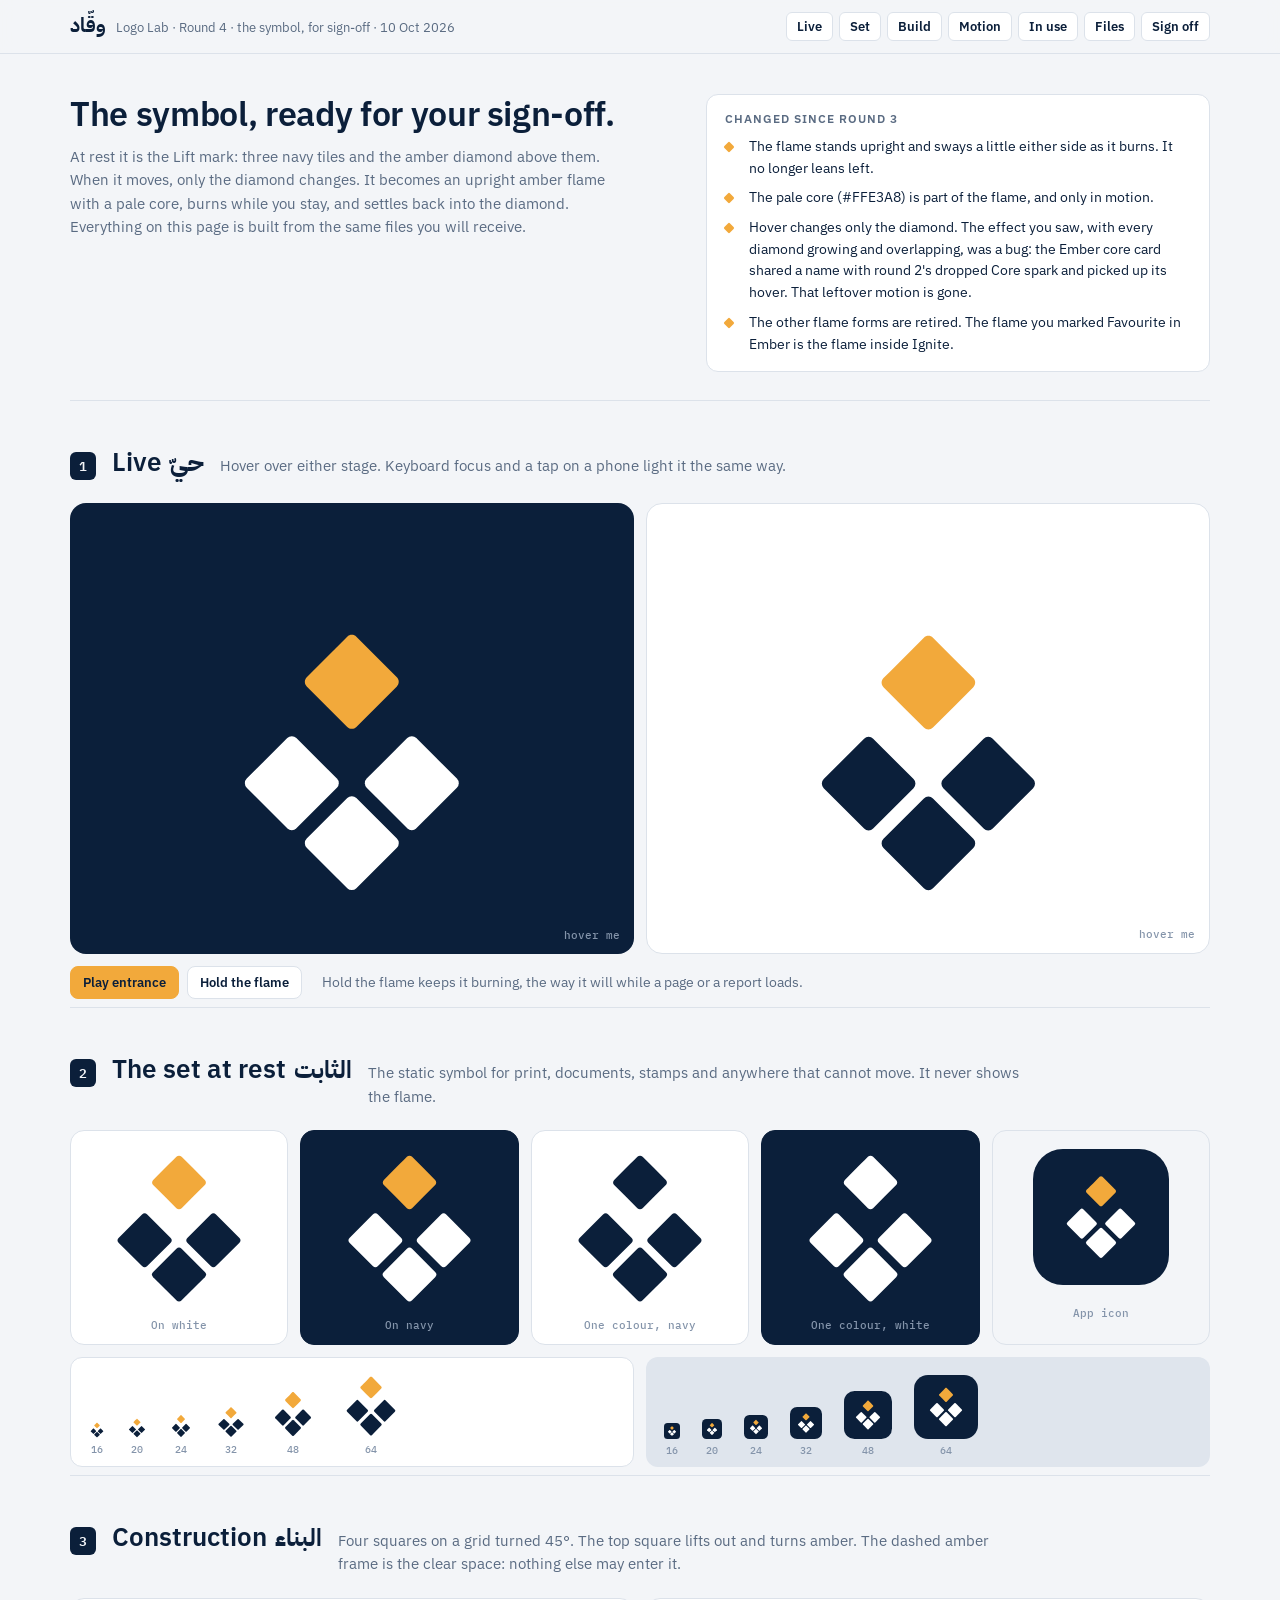
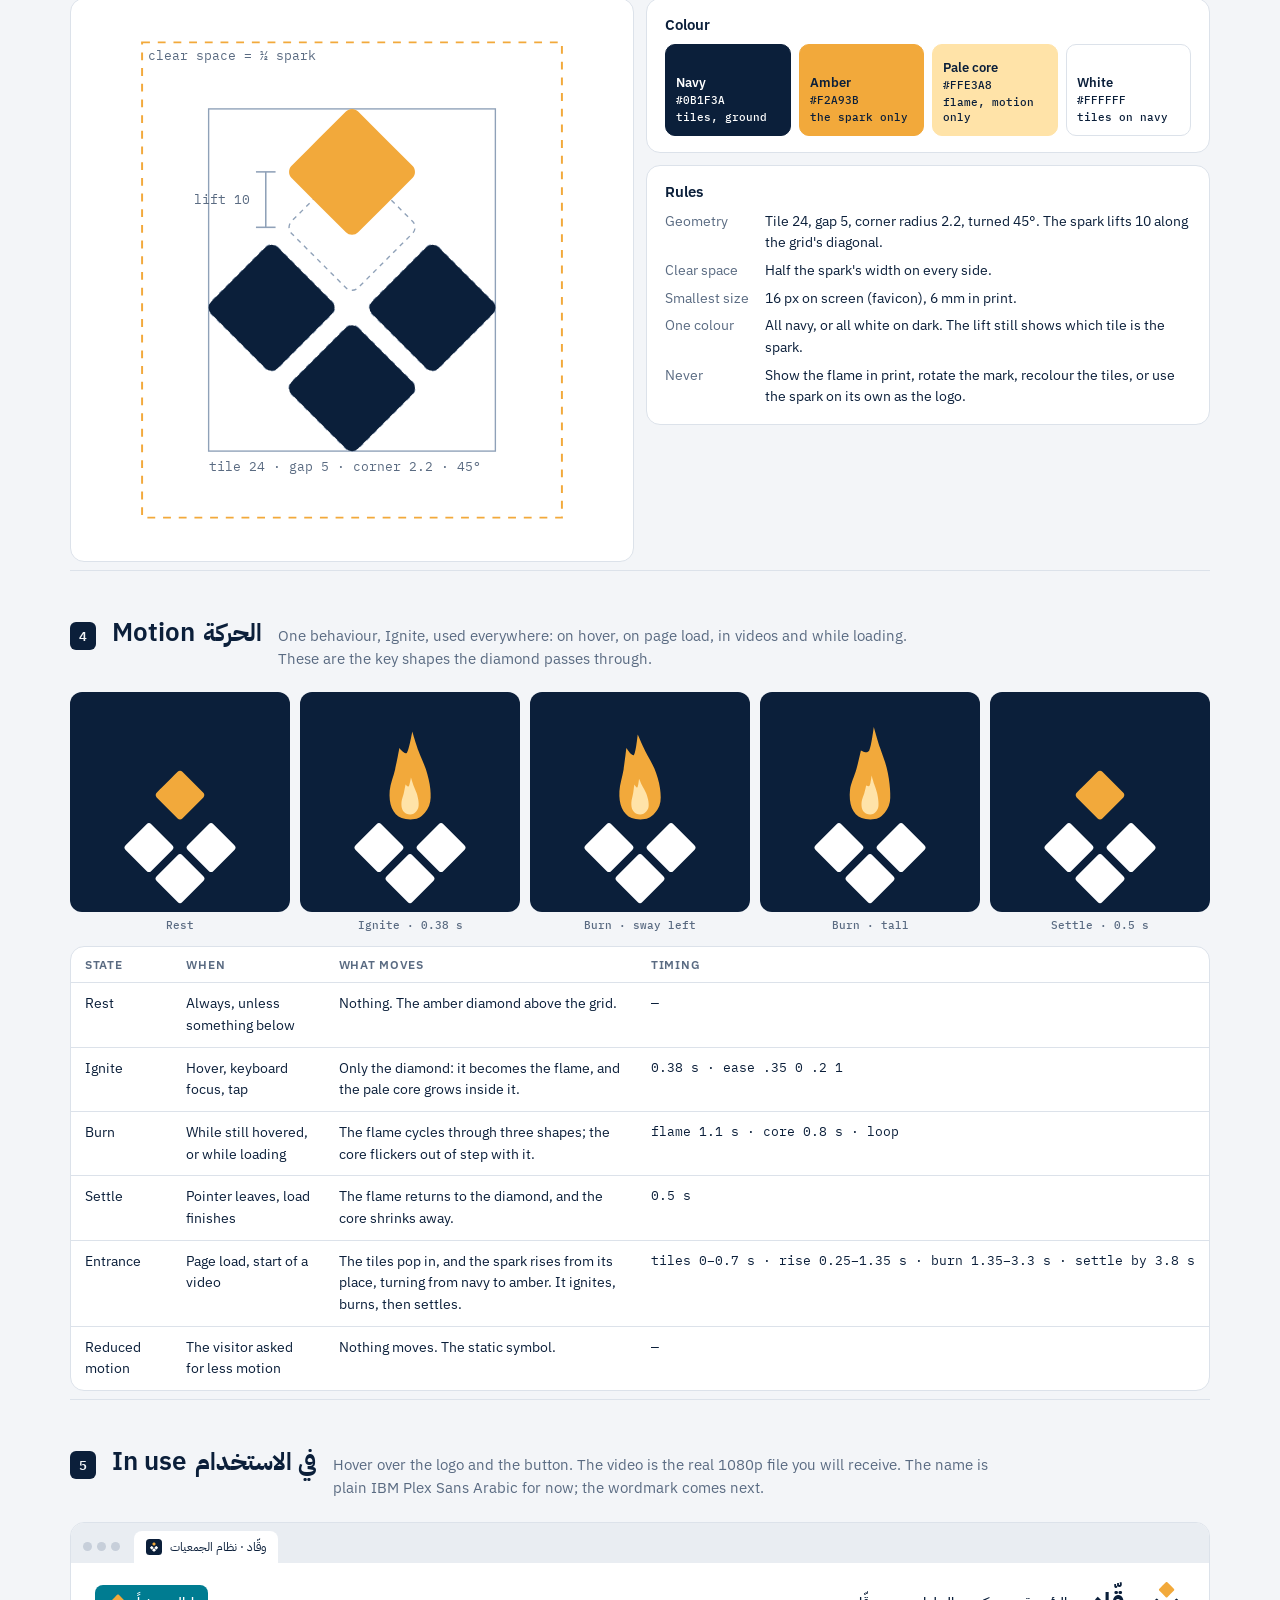
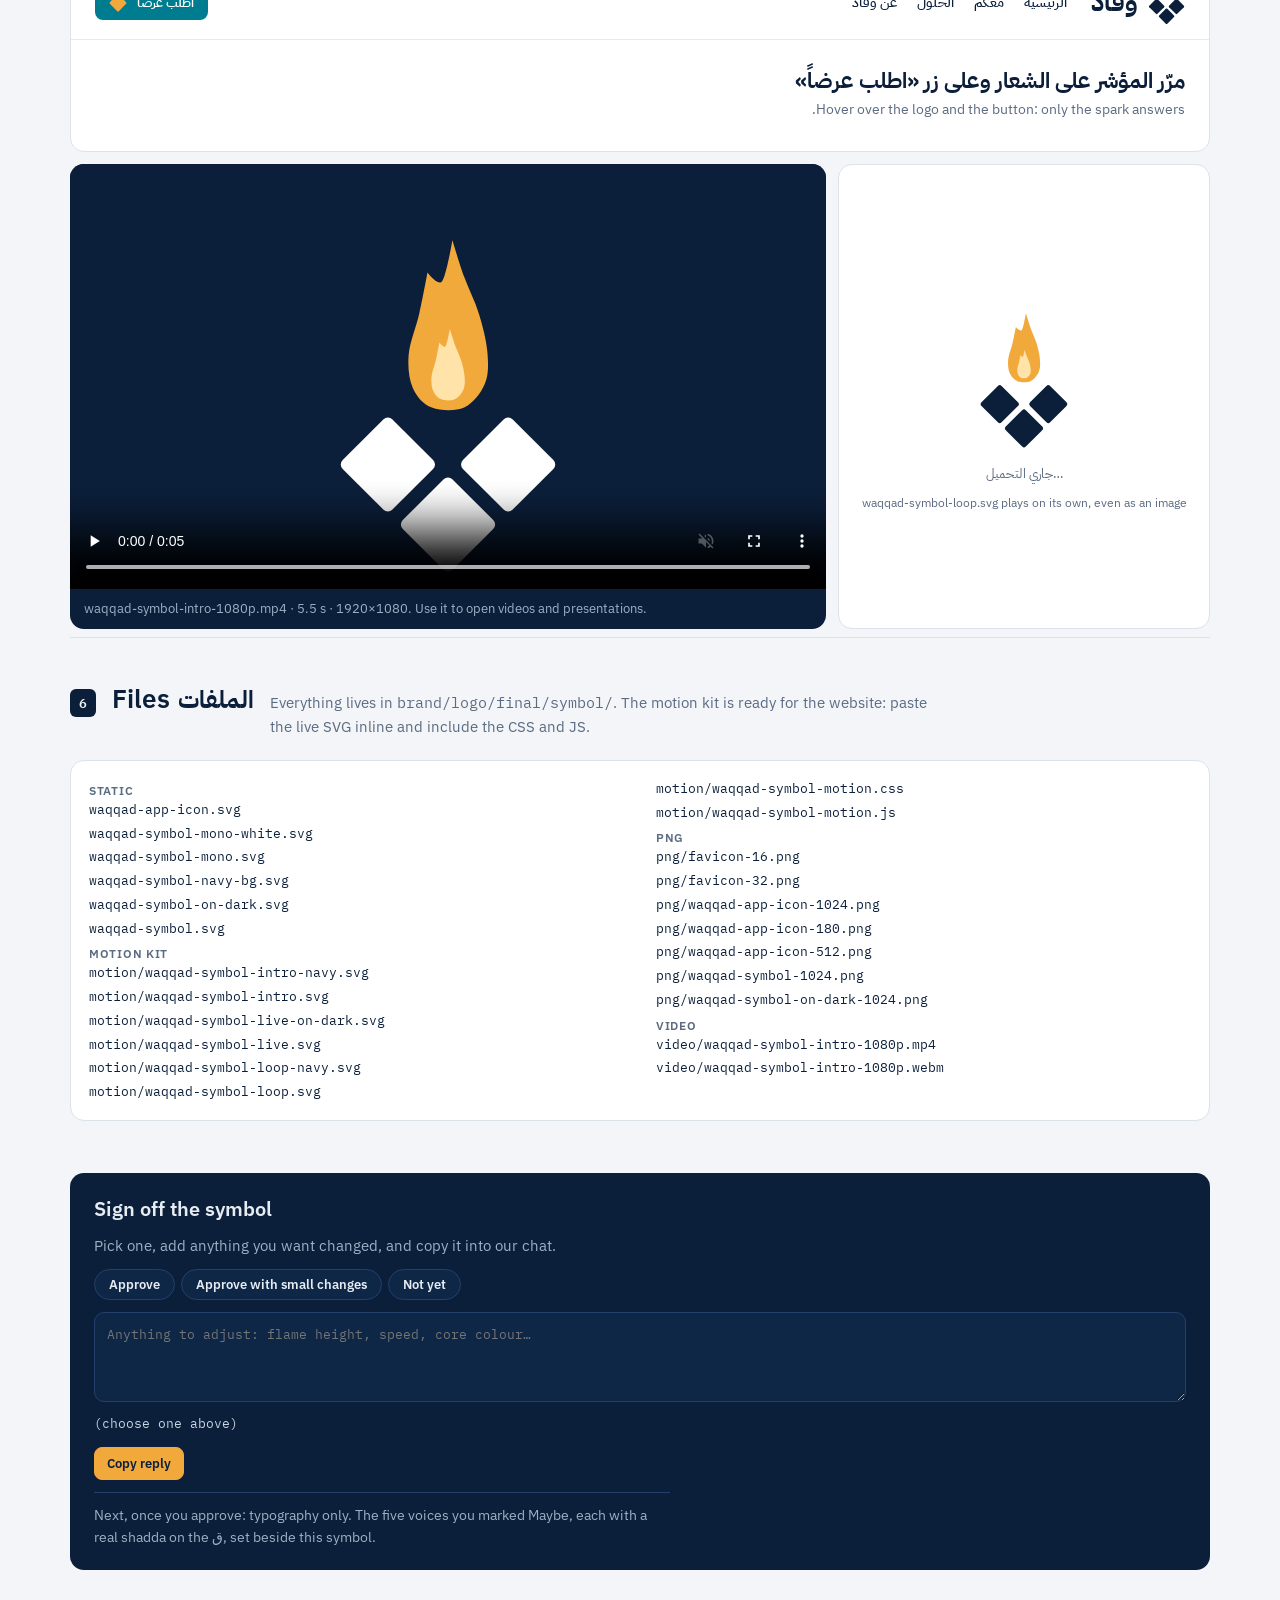
==== commit 3304f3e6: "Symbol for sign-off: Lift at rest, ignites into an upright amber flame - final.py builds the approve" ====
--- a/brand/logo-lab.html
+++ b/brand/logo-lab.html
@@ -8,8 +8,8 @@
 <link rel="preconnect" href="https://fonts.gstatic.com" crossorigin>
 <link rel="stylesheet" href="https://fonts.googleapis.com/css2?family=IBM+Plex+Mono:wght@400;500&family=IBM+Plex+Sans+Arabic:wght@400;600;700&family=IBM+Plex+Sans:wght@400;500;600&display=swap">
 <style>
-/* Layout: a review board for the symbol alone. Ignite hero first, then the
-   flame forms, then the symbol at work on a site and in a video, then the calls. */
+/* Layout: a sign-off sheet for the symbol. Live hero, then the static set,
+   the construction, the motion spec, the symbol at work, the files, the sign-off. */
 :root {
   --paper: #F3F5F8;
   --card: #FFFFFF;
@@ -43,6 +43,7 @@
 p { margin: 0; }
 button { font-family: inherit; }
 button:focus-visible, a:focus-visible { outline: 2px solid var(--amber); outline-offset: 2px; }
+.mono { font-family: var(--font-mono); }
 
 .bar { position: sticky; top: env(safe-area-inset-top, 0px); z-index: 5; background: color-mix(in srgb, var(--paper) 88%, transparent); backdrop-filter: blur(10px); border-bottom: 1px solid var(--line); }
 .bar .wrap { display: flex; flex-wrap: wrap; align-items: center; gap: 10px 20px; padding-block: 12px; }
@@ -54,240 +55,148 @@
 .btn { font: 600 13px var(--font-en); border: 1px solid var(--line); background: var(--card); color: var(--ink); border-radius: 8px; padding: 7px 12px; cursor: pointer; }
 .btn[aria-pressed="true"] { background: var(--ink); color: var(--paper); border-color: var(--ink); }
 .btn.primary { background: var(--amber); border-color: var(--amber); color: #0B1F3A; }
-
-.intro { display: grid; grid-template-columns: minmax(0, 1.25fr) minmax(0, 1fr); gap: 32px; padding-block: 40px 28px; align-items: start; }
+.row-actions { display: flex; gap: 8px; flex-wrap: wrap; }
+
+.intro { display: grid; grid-template-columns: minmax(0, 1.2fr) minmax(0, 1fr); gap: 32px; padding-block: 40px 28px; align-items: start; }
 .intro h1 { font: 600 34px/1.15 var(--font-en); letter-spacing: -.01em; }
 .intro p { color: var(--muted); max-width: 62ch; margin-top: 12px; }
-.decided { background: var(--card); border: 1px solid var(--line); border-radius: 12px; padding: 16px 18px; }
-.decided h3 { font: 600 12px var(--font-en); letter-spacing: .08em; text-transform: uppercase; color: var(--muted); margin-bottom: 10px; }
-.decided ul { list-style: none; margin: 0; padding: 0; display: grid; gap: 7px; font-size: 14px; }
-.decided li { display: grid; grid-template-columns: 74px minmax(0, 1fr); gap: 8px; }
-.decided .st { font: 600 11px var(--font-mono); padding-top: 2px; }
-.st.keep { color: var(--teal); } .st.maybe { color: #B57A12; } .st.drop { color: #B4562F; } .st.hold { color: var(--muted); }
+.changes { background: var(--card); border: 1px solid var(--line); border-radius: 12px; padding: 16px 18px; }
+.changes h3 { font: 600 12px var(--font-en); letter-spacing: .08em; text-transform: uppercase; color: var(--muted); margin-bottom: 10px; }
+.changes ul { list-style: none; margin: 0; padding: 0; display: grid; gap: 8px; font-size: 14px; }
+.changes li { display: grid; grid-template-columns: 18px minmax(0, 1fr); gap: 6px; }
+.changes li::before { content: ""; width: 8px; height: 8px; margin-top: 7px; background: var(--amber); border-radius: 1.5px; transform: rotate(45deg); }
 
 .sec { border-top: 1px solid var(--line); padding-block: 44px 8px; scroll-margin-top: 70px; }
 .sec-head { display: flex; flex-wrap: wrap; align-items: baseline; gap: 8px 16px; margin-bottom: 22px; }
 .sec-head .num { font: 600 13px var(--font-mono); background: var(--ink); color: var(--paper); border-radius: 6px; padding: 3px 9px; }
 .sec-head h2 { font: 600 26px/1.2 var(--font-en); }
 .sec-head h2 .ar { font: 700 24px var(--font-ar); margin-inline-start: 8px; }
-.sec-head .tools { margin-inline-start: auto; display: flex; gap: 8px; flex-wrap: wrap; align-items: center; }
 .sec-head .lede { flex-basis: 100%; color: var(--muted); max-width: 74ch; }
-.subhead { font: 600 12px var(--font-en); letter-spacing: .08em; text-transform: uppercase; color: var(--muted); margin: 28px 0 10px; }
 
 /* hero */
 .hero { display: grid; grid-template-columns: minmax(0, 1fr) minmax(0, 1fr); gap: 12px; }
-.st-box { position: relative; border-radius: 16px; aspect-ratio: 5 / 4; display: grid; place-items: center; cursor: pointer; overflow: hidden; }
-.st-box.dark { background: var(--navy); }
-.st-box.light { background: #FFFFFF; border: 1px solid var(--line); }
-.st-box svg { width: 56%; height: auto; overflow: visible; }
-.st-box .hint { position: absolute; inset-block-end: 12px; inset-inline-end: 14px; font: 500 11px var(--font-mono); color: #8494AA; }
-.st-box .badge { position: absolute; inset-block-start: 12px; inset-inline-start: 14px; font: 600 11px var(--font-mono); color: #0B1F3A; background: var(--amber); border-radius: 5px; padding: 2px 7px; }
-.hero-side { display: grid; gap: 12px; align-content: start; }
-.why { background: var(--card); border: 1px solid var(--line); border-radius: 14px; padding: 18px 20px; display: grid; gap: 10px; }
-.why h3 { font: 600 17px var(--font-en); }
-.why p { font-size: 14px; }
-.why .muted { color: var(--muted); }
-.row-actions { display: flex; gap: 8px; flex-wrap: wrap; }
-
-/* flame forms */
-.forms { display: grid; grid-template-columns: repeat(3, minmax(0, 1fr)); gap: 12px; }
-.fm { background: var(--card); border: 1px solid var(--line); border-radius: 14px; overflow: hidden; display: flex; flex-direction: column; min-width: 0; }
-.fm .st-box { border-radius: 0; aspect-ratio: 4 / 3; border: 0; }
-.fm .st-box.light { border-bottom: 1px solid var(--line); }
-.fm .st-box svg { width: 60%; }
-.fm-body { padding: 14px 16px 16px; display: grid; gap: 10px; flex: 1; align-content: start; }
-.fm-body h3 { font: 600 18px var(--font-en); display: flex; align-items: baseline; gap: 8px; flex-wrap: wrap; }
-.fm-body h3 .ar { font: 700 17px var(--font-ar); color: var(--muted); }
-.fm-body .id { font: 600 12px var(--font-mono); color: var(--teal); }
-.fm-body p { font-size: 14px; }
-.fm-body .motion { color: var(--muted); font-size: 13px; }
-.mini { display: flex; align-items: flex-end; gap: 14px; flex-wrap: wrap; padding: 10px 12px; background: var(--paper); border-radius: 10px; }
-.mini figure { margin: 0; display: grid; justify-items: center; gap: 4px; }
-.mini img { display: block; }
-.mini figcaption { font: 500 10px var(--font-mono); color: #8494AA; }
-.mini .note { font-size: 12px; color: var(--muted); flex-basis: 100%; }
+.stage { position: relative; border-radius: 16px; aspect-ratio: 5 / 4; display: grid; place-items: center; overflow: hidden; }
+.stage.dark { background: var(--navy); }
+.stage.light { background: #FFFFFF; border: 1px solid var(--line); }
+.stage svg { width: 40%; height: auto; overflow: visible; margin-top: 12%; }
+.stage .hint { position: absolute; inset-block-end: 12px; inset-inline-end: 14px; font: 500 11px var(--font-mono); color: #8494AA; }
+.hero-actions { grid-column: 1 / -1; display: flex; gap: 12px 20px; align-items: center; flex-wrap: wrap; }
+.hero-actions p { color: var(--muted); font-size: 14px; flex: 1 1 320px; }
+
+/* static set */
+.set { display: grid; grid-template-columns: repeat(5, minmax(0, 1fr)); gap: 12px; }
+.tile { border-radius: 14px; padding: 18px 14px 12px; display: grid; gap: 10px; justify-items: center; border: 1px solid var(--line); min-width: 0; }
+.tile.w { background: #FFFFFF; } .tile.n { background: var(--navy); border-color: var(--navy); } .tile.m { background: #F3F5F8; }
+.tile img { width: 72%; height: auto; display: block; }
+.tile .cap { font: 500 11px var(--font-mono); color: #8494AA; text-align: center; }
+.ladder { margin-top: 12px; display: grid; grid-template-columns: minmax(0, 1fr) minmax(0, 1fr); gap: 12px; }
+.ladder > div { border-radius: 12px; padding: 16px 18px 10px; display: flex; flex-wrap: wrap; align-items: flex-end; gap: 16px 22px; }
+.ladder .l { background: #FFFFFF; border: 1px solid var(--line); }
+.ladder .d { background: #DFE5ED; }
+.ladder figure { margin: 0; display: grid; justify-items: center; gap: 5px; }
+.ladder img { display: block; }
+.ladder figcaption { font: 500 10px var(--font-mono); color: #8494AA; }
+
+/* construction */
+.build { display: grid; grid-template-columns: minmax(0, 1fr) minmax(0, 1fr); gap: 12px; align-items: start; }
+.drawing { background: #FFFFFF; border: 1px solid var(--line); border-radius: 14px; padding: 12px; }
+.drawing svg { width: 100%; height: auto; display: block; }
+.specs { display: grid; gap: 12px; }
+.spec { background: var(--card); border: 1px solid var(--line); border-radius: 14px; padding: 16px 18px; display: grid; gap: 10px; }
+.spec h3 { font: 600 15px var(--font-en); }
+.swatches { display: grid; grid-template-columns: repeat(4, minmax(0, 1fr)); gap: 8px; }
+.sw { border-radius: 10px; padding: 10px; min-height: 92px; display: grid; align-content: end; gap: 2px; font: 500 11px/1.35 var(--font-mono); border: 1px solid var(--line); }
+.sw b { font: 600 13px var(--font-en); }
+dl.kv { margin: 0; display: grid; grid-template-columns: max-content minmax(0, 1fr); gap: 6px 16px; font-size: 14px; }
+dl.kv dt { color: var(--muted); }
+dl.kv dd { margin: 0; }
+
+/* motion */
+.frames { display: grid; grid-template-columns: repeat(5, minmax(0, 1fr)); gap: 10px; }
+.frames figure { margin: 0; display: grid; gap: 6px; }
+.frames img { width: 100%; height: auto; border-radius: 12px; display: block; }
+.frames figcaption { font: 500 11px var(--font-mono); color: var(--muted); text-align: center; }
+.tbl-wrap { overflow-x: auto; margin-top: 14px; background: var(--card); border: 1px solid var(--line); border-radius: 14px; }
+table { border-collapse: collapse; width: 100%; font-size: 14px; min-width: 640px; }
+th, td { text-align: start; padding: 10px 14px; border-bottom: 1px solid var(--line); vertical-align: top; }
+th { font: 600 12px var(--font-en); letter-spacing: .06em; text-transform: uppercase; color: var(--muted); }
+tr:last-child td { border-bottom: 0; }
+td.t { font-family: var(--font-mono); font-size: 12.5px; white-space: nowrap; font-variant-numeric: tabular-nums; }
 
 /* in use */
-.try { display: grid; grid-template-columns: repeat(12, minmax(0, 1fr)); gap: 12px; }
-.try > * { min-width: 0; border-radius: 14px; }
-.pickrow { grid-column: span 12; display: flex; gap: 8px; align-items: center; flex-wrap: wrap; }
-.pickrow b { font: 600 13px var(--font-en); margin-inline-end: 4px; }
+.use { display: grid; grid-template-columns: repeat(12, minmax(0, 1fr)); gap: 12px; }
+.use > * { min-width: 0; border-radius: 14px; }
 .site { grid-column: span 12; background: #fff; border: 1px solid var(--line); overflow: hidden; }
 .site .chrome { background: #E9EDF2; display: flex; align-items: center; gap: 8px; padding: 8px 12px 0; }
 .site .tab { background: #fff; border-radius: 8px 8px 0 0; padding: 7px 12px; display: flex; align-items: center; gap: 8px; font: 12px var(--font-ar); color: #0B1F3A; max-width: 260px; }
 .site .tab img { width: 16px; height: 16px; }
 .site .dots { display: flex; gap: 5px; margin-inline-end: 6px; }
 .site .dots i { width: 9px; height: 9px; border-radius: 50%; background: #C7CFDA; display: block; }
-.site header { direction: rtl; display: flex; align-items: center; gap: 24px; padding: 14px 24px; border-bottom: 1px solid #E6EAF0; flex-wrap: wrap; }
-.logo-live { display: inline-flex; align-items: center; gap: 8px; direction: rtl; text-decoration: none; cursor: pointer; }
-.logo-live svg { height: 52px; width: auto; overflow: visible; }
+.site header { direction: rtl; display: flex; align-items: center; gap: 24px; padding: 18px 24px 14px; border-bottom: 1px solid #E6EAF0; flex-wrap: wrap; }
+.logo-live { display: inline-flex; align-items: center; gap: 10px; direction: rtl; text-decoration: none; cursor: pointer; }
+.logo-live svg { height: 44px; width: auto; overflow: visible; }
 .logo-live .name { font: 700 26px/1 var(--font-ar); color: #0B1F3A; }
 .site nav { display: flex; gap: 20px; font: 500 14px var(--font-ar); color: #0B1F3A; margin-inline-end: auto; flex-wrap: wrap; }
-.cta { font: 600 13px var(--font-ar); background: #007C91; color: #fff; border-radius: 8px; padding: 8px 14px; border: 0; display: inline-flex; align-items: center; gap: 8px; cursor: pointer; }
-.cta svg { width: 16px; height: 22px; overflow: visible; }
-.site .pagehero { direction: rtl; padding: 26px 24px 32px; font-family: var(--font-ar); color: #0B1F3A; }
+.cta { font: 600 13px var(--font-ar); background: #007C91; color: #fff; border-radius: 8px; padding: 8px 14px; border: 0; display: inline-flex; align-items: center; gap: 10px; cursor: pointer; }
+.cta svg { height: 18px; width: auto; overflow: visible; }
+.site .pagehero { direction: rtl; padding: 24px 24px 30px; font-family: var(--font-ar); color: #0B1F3A; }
 .site .pagehero b { display: block; font-size: 22px; font-weight: 700; }
 .site .pagehero span { color: #5A6B82; font-size: 14px; }
-.sting { grid-column: span 8; background: var(--navy); aspect-ratio: 16 / 9; position: relative; overflow: hidden; display: grid; place-items: center; }
-.sting .frame { display: flex; align-items: center; gap: 3%; direction: rtl; justify-content: center; width: 80%; }
-.sting svg { width: 30%; height: auto; overflow: visible; flex: none; }
-.sting .name { font: 700 clamp(34px, 7vw, 76px)/1 var(--font-ar); color: #fff; }
-.sting.play .name { animation: sting-word .8s 1.2s cubic-bezier(.2, .8, .2, 1) both; }
-.sting .line { position: absolute; inset-block-end: 9%; inset-inline: 0; text-align: center; font: 500 clamp(11px, 1.6vw, 15px) var(--font-ar); color: #C9D5E4; }
-.sting.play .line { animation: sting-line .7s 2s ease-out both; }
-.sting .play-btn { position: absolute; inset-block-start: 12px; inset-inline-start: 12px; }
-@keyframes sting-word { from { opacity: 0; transform: translateX(-24px); } to { opacity: 1; transform: none; } }
-@keyframes sting-line { from { opacity: 0; transform: translateY(8px); } to { opacity: 1; transform: none; } }
+.video { grid-column: span 8; background: var(--navy); overflow: hidden; display: grid; }
+.video video { width: 100%; height: auto; display: block; aspect-ratio: 16 / 9; background: var(--navy); }
+.video .cap { padding: 10px 14px; font-size: 13px; color: #9FB0C6; }
 .loader { grid-column: span 4; background: var(--card); border: 1px solid var(--line); display: grid; place-items: center; align-content: center; gap: 12px; padding: 20px; }
-.loader svg { width: 84px; height: auto; overflow: visible; }
+.loader img { width: 96px; height: auto; display: block; }
 .loader span { font: 13px var(--font-ar); color: var(--muted); }
 
-/* questions */
-.qs { display: grid; grid-template-columns: repeat(3, minmax(0, 1fr)); gap: 12px; }
-.q { background: var(--card); border: 1px solid var(--line); border-radius: 14px; padding: 16px 18px; display: grid; gap: 10px; align-content: start; min-width: 0; }
-.q .id { font: 600 12px var(--font-mono); color: var(--teal); }
-.q h3 { font: 600 16px var(--font-en); }
-.q p { font-size: 14px; color: var(--muted); }
-
+/* files */
+.files { background: var(--card); border: 1px solid var(--line); border-radius: 14px; padding: 16px 18px; columns: 2 320px; column-gap: 32px; }
+.files div { break-inside: avoid; font: 12.5px/1.9 var(--font-mono); overflow-wrap: anywhere; }
+.files .grp { font: 600 12px var(--font-en); letter-spacing: .06em; text-transform: uppercase; color: var(--muted); margin-top: 6px; }
+
+/* sign-off */
+.sign { margin-top: 44px; background: var(--navy); color: #E7ECF3; border-radius: 14px; padding: 22px 24px; display: grid; gap: 12px; scroll-margin-top: 70px; }
+.sign h2 { font: 600 20px var(--font-en); }
+.sign p { color: #9FB0C6; max-width: 72ch; }
+.sign textarea { width: 100%; min-height: 90px; resize: vertical; border-radius: 10px; border: 1px solid #23406B; background: #0F2747; color: #fff; font: 13px/1.6 var(--font-mono); padding: 12px; }
+.sign pre { margin: 0; white-space: pre-wrap; color: #C9D5E4; font: 13px/1.6 var(--font-mono); }
 .chips { display: flex; flex-wrap: wrap; gap: 6px; }
-.chip { font: 500 12px var(--font-en); border: 1px solid var(--line); background: var(--chip); color: var(--ink); border-radius: 999px; padding: 4px 10px; cursor: pointer; }
+.chip { font: 600 13px var(--font-en); border: 1px solid #23406B; background: #0F2747; color: #E7ECF3; border-radius: 999px; padding: 6px 14px; cursor: pointer; }
 .chip[aria-pressed="true"] { background: var(--amber); border-color: var(--amber); color: #0B1F3A; }
-.chip[data-o="No"][aria-pressed="true"] { background: #C4623A; border-color: #C4623A; color: #fff; }
-
-.reply { margin-top: 44px; background: var(--navy); color: #E7ECF3; border-radius: 14px; padding: 22px 24px; display: grid; gap: 12px; scroll-margin-top: 70px; }
-.reply h2 { font: 600 20px var(--font-en); }
-.reply p { color: #9FB0C6; max-width: 70ch; }
-.reply textarea { width: 100%; min-height: 100px; resize: vertical; border-radius: 10px; border: 1px solid #23406B; background: #0F2747; color: #fff; font: 13px/1.6 var(--font-mono); padding: 12px; }
-.reply pre { margin: 0; white-space: pre-wrap; color: #C9D5E4; font: 13px/1.6 var(--font-mono); }
-
-@media (max-width: 960px) { .forms, .qs { grid-template-columns: repeat(2, minmax(0, 1fr)); } }
+.next { border-top: 1px solid #23406B; padding-top: 12px; color: #9FB0C6; font-size: 14px; }
+
+@media (max-width: 960px) { .set { grid-template-columns: repeat(3, minmax(0, 1fr)); } .frames { grid-template-columns: repeat(3, minmax(0, 1fr)); } }
 @media (max-width: 860px) {
-  .intro, .hero { grid-template-columns: minmax(0, 1fr); }
-  .sting, .loader { grid-column: span 12; }
-}
-@media (max-width: 600px) { .forms, .qs { grid-template-columns: minmax(0, 1fr); } }
-@media (prefers-reduced-motion: reduce) { .sting.play .name, .sting.play .line { animation: none !important; } }
-
-/* Waqqad spark motion
- * Works on the mark SVGs built by build.py (inline in a page, or the
- * stand-alone *_motion.svg files).
- *   .wq-intro  plays the entrance once (remove the class when it ends)
- *   .wq-loop   loops forever (loaders, video backgrounds)
- *   :hover or .wq-hover  the hover response
- * The svg carries --wq-ink, --wq-spark and --wq-lift (how far the spark sits
- * above its place in the grid). */
-
-.wq .wq-t, .wq .wq-s, .wq .wq-g, .wq .wq-c, .wq .wq-k, .wq .wq-h, .wq .wq-r {
-  transform-box: fill-box; transform-origin: 50% 50%;
-  transition: transform .5s cubic-bezier(.2, .9, .25, 1.15), opacity .4s ease;
-}
-.wq .wq-k > * { transition: stroke .4s ease; }
-.wq .wq-r { opacity: 0; }
-.wq-core .wq-tL { --ox: 6px; --oy: 0px; }
-.wq-core .wq-tR { --ox: -6px; --oy: 0px; }
-.wq-core .wq-tT { --ox: 0px; --oy: 6px; }
-.wq-core .wq-tB { --ox: 0px; --oy: -6px; }
-
-/* ---------- hover */
-.wq-lift:is(:hover, .wq-hover) .wq-s,
-.wq-burst:is(:hover, .wq-hover) .wq-s,
-.wq-socket:is(:hover, .wq-hover) .wq-s { transform: translateY(-6px); }
-.wq-lift:is(:hover, .wq-hover) .wq-t { transform: scale(.93); }
-.wq-glint:is(:hover, .wq-hover) .wq-g { animation: wq-twinkle .8s ease-out; }
-.wq-glint:is(:hover, .wq-hover) .wq-s { transform: scale(1.06); }
-.wq-burst:is(:hover, .wq-hover) .wq-c { transform: translate(calc(var(--dx) * .45), calc(var(--dy) * .45 - 6px)); }
-.wq-core:is(:hover, .wq-hover) .wq-tL { transform: translateX(-4px); }
-.wq-core:is(:hover, .wq-hover) .wq-tR { transform: translateX(4px); }
-.wq-core:is(:hover, .wq-hover) .wq-tT { transform: translateY(-4px); }
-.wq-core:is(:hover, .wq-hover) .wq-tB { transform: translateY(4px); }
-.wq-core:is(:hover, .wq-hover) .wq-s { transform: scale(1.6); }
-.wq-socket:is(:hover, .wq-hover) .wq-k > * { stroke: var(--wq-spark); }
-.wq-halo:is(:hover, .wq-hover) .wq-h { transform: scale(1.08); }
-.wq-halo:is(:hover, .wq-hover) .wq-r { animation: wq-ripple .9s ease-out; }
-
-/* ---------- entrance */
+  .intro, .hero, .build, .ladder { grid-template-columns: minmax(0, 1fr); }
+  .video, .loader { grid-column: span 12; }
+  .swatches { grid-template-columns: repeat(2, minmax(0, 1fr)); }
+}
+@media (max-width: 520px) { .set { grid-template-columns: repeat(2, minmax(0, 1fr)); } }
+
+/* Waqqad symbol: the motion kit for the web.
+ * Pair with waqqad-symbol-motion.js. The SVG is waqqad-symbol-live.svg,
+ * pasted inline. Only the spark moves; the tiles never do on hover. */
+.wq { overflow: visible; }
+.wq .wq-t, .wq .wq-s { transform-box: fill-box; transform-origin: 50% 50%; }
+
+/* entrance: add .wq-intro once (the script does this for you) */
 .wq-intro .wq-t { animation: wq-pop .55s cubic-bezier(.2, .8, .2, 1) both; }
-.wq-intro .wq-tB { animation-delay: .08s; }
-.wq-intro .wq-tR { animation-delay: .16s; }
-.wq-intro .wq-tT { animation-delay: .24s; }
-.wq-intro:not(.wq-core) .wq-s { animation: wq-rise 1.1s .25s cubic-bezier(.3, .7, .2, 1) both; }
-.wq-intro:not(.wq-core) .wq-sf { animation: wq-warm 1.1s .25s both; }
-.wq-intro .wq-g { animation: wq-glint-in .6s 1.25s both; }
-.wq-intro .wq-c { animation: wq-fly .7s 1.15s cubic-bezier(.2, .8, .2, 1) both; }
-.wq-intro .wq-c2 { animation-delay: 1.22s; }
-.wq-intro .wq-c3 { animation-delay: 1.29s; }
-.wq-intro.wq-core .wq-t { animation: wq-core-open 1.3s cubic-bezier(.3, .7, .2, 1) both; }
-.wq-intro.wq-core .wq-s { animation: wq-ignite 1.3s both; }
-.wq-intro .wq-k > * { stroke-dasharray: 100; animation: wq-draw .9s .7s ease-out both; }
-.wq-intro .wq-h { animation: wq-halo-in .6s 1.2s cubic-bezier(.2, .8, .2, 1) both; }
-
-/* ---------- loop */
-.wq-loop.wq-lift .wq-s { animation: wq-bob 2.6s ease-in-out infinite; }
-.wq-loop.wq-glint .wq-g { animation: wq-twinkle-loop 3s ease-in-out infinite; }
-.wq-loop.wq-burst .wq-c { animation: wq-ember 2.4s ease-out infinite; }
-.wq-loop.wq-burst .wq-c2 { animation-delay: .25s; }
-.wq-loop.wq-burst .wq-c3 { animation-delay: .5s; }
-.wq-loop.wq-core .wq-t { animation: wq-breathe 2.4s ease-in-out infinite; }
-.wq-loop.wq-core .wq-s { animation: wq-beat 2.4s ease-in-out infinite; }
-.wq-loop.wq-socket .wq-s { animation: wq-dock 3.4s cubic-bezier(.5, 0, .2, 1) infinite; }
-.wq-loop.wq-socket .wq-sf { animation: wq-dock-fill 3.4s ease-in-out infinite; }
-.wq-loop.wq-halo .wq-r { animation: wq-ripple 2.2s ease-out infinite; }
+.wq-intro .wq-t2 { animation-delay: .08s; }
+.wq-intro .wq-t3 { animation-delay: .16s; }
+.wq-intro .wq-s { animation: wq-rise 1.1s .25s cubic-bezier(.3, .7, .2, 1) both; }
+.wq-intro .wq-sf { animation: wq-warm 1.1s .25s both; }
 
 @keyframes wq-pop { 0% { transform: scale(0); opacity: 0; } 70% { transform: scale(1.06); opacity: 1; } 100% { transform: scale(1); } }
 @keyframes wq-rise {
-  0% { transform: translateY(var(--wq-lift)) scale(0); }
-  35% { transform: translateY(var(--wq-lift)) scale(1); }
+  0% { transform: translateY(14.14px) scale(0); }
+  35% { transform: translateY(14.14px) scale(1); }
   72% { transform: translateY(-3px); }
   100% { transform: translateY(0); }
 }
-@keyframes wq-warm { 0%, 40% { fill: var(--wq-ink); } 75%, 100% { fill: var(--wq-spark); } }
-@keyframes wq-glint-in { 0% { transform: scale(0) rotate(-90deg); } 60% { transform: scale(1.4) rotate(0); } 100% { transform: scale(1) rotate(0); } }
-@keyframes wq-twinkle { 0% { transform: scale(1) rotate(0); } 45% { transform: scale(1.6) rotate(45deg); } 100% { transform: scale(1) rotate(90deg); } }
-@keyframes wq-twinkle-loop { 0%, 68% { transform: scale(1) rotate(0); } 80% { transform: scale(1.6) rotate(45deg); } 92%, 100% { transform: scale(1) rotate(90deg); } }
-@keyframes wq-fly { from { transform: translate(calc(var(--dx) * -1), calc(var(--dy) * -1)) scale(0); opacity: 0; } to { transform: none; opacity: 1; } }
-@keyframes wq-ember {
-  0% { transform: translate(calc(var(--dx) * -1), calc(var(--dy) * -1)) scale(0); opacity: 0; }
-  15% { opacity: 1; }
-  65% { transform: translate(calc(var(--dx) * .25), calc(var(--dy) * .25)) scale(1); opacity: 1; }
-  100% { transform: translate(calc(var(--dx) * .6), calc(var(--dy) * .6)) scale(.5); opacity: 0; }
-}
-@keyframes wq-core-open {
-  0% { transform: translate(var(--ox), var(--oy)) scale(0); opacity: 0; }
-  35% { transform: translate(var(--ox), var(--oy)) scale(1); opacity: 1; }
-  60% { transform: translate(var(--ox), var(--oy)); }
-  85% { transform: translate(calc(var(--ox) * -.3), calc(var(--oy) * -.3)); }
-  100% { transform: none; }
-}
-@keyframes wq-ignite { 0%, 58% { transform: scale(0) rotate(-45deg); } 82% { transform: scale(1.7) rotate(0); } 100% { transform: scale(1); } }
-@keyframes wq-breathe { 0%, 100% { transform: none; } 50% { transform: translate(calc(var(--ox) * -.5), calc(var(--oy) * -.5)); } }
-@keyframes wq-beat { 0%, 100% { transform: scale(1); } 50% { transform: scale(1.55); } }
-@keyframes wq-draw { from { stroke-dashoffset: 100; } to { stroke-dashoffset: 0; } }
-@keyframes wq-halo-in { from { transform: scale(.55); opacity: 0; } to { transform: scale(1); opacity: 1; } }
-@keyframes wq-ripple { 0% { transform: scale(1); opacity: .9; } 100% { transform: scale(1.75); opacity: 0; } }
-@keyframes wq-bob { 0%, 100% { transform: translateY(0); } 50% { transform: translateY(-6px); } }
-@keyframes wq-dock {
-  0%, 12% { transform: translateY(0); }
-  38%, 56% { transform: translateY(var(--wq-lift)); }
-  82%, 100% { transform: translateY(0); }
-}
-@keyframes wq-dock-fill { 0%, 22% { fill: var(--wq-spark); } 38%, 56% { fill: var(--wq-ink); } 74%, 100% { fill: var(--wq-spark); } }
+@keyframes wq-warm { 0%, 40% { fill: var(--wq-ink, #0B1F3A); } 75%, 100% { fill: #F2A93B; } }
 
 @media (prefers-reduced-motion: reduce) {
   .wq *, .wq { animation: none !important; transition: none !important; }
-}
-
-/* ---------- round 3: rising embers */
-.wq-rising:is(:hover, .wq-hover) .wq-c { transform: translateY(-8px); }
-.wq-rising:is(:hover, .wq-hover) .wq-c2 { transform: translateY(-13px); }
-.wq-rising:is(:hover, .wq-hover) .wq-c3 { transform: translateY(-19px); }
-.wq-loop.wq-rising .wq-c { animation: wq-rise-ember 2.6s ease-in infinite; }
-.wq-loop.wq-rising .wq-c2 { animation-delay: .45s; }
-.wq-loop.wq-rising .wq-c3 { animation-delay: .9s; }
-@keyframes wq-rise-ember {
-  0% { transform: translate(calc(var(--dx) * -.7), calc(var(--dy) * -.7)) scale(.3); opacity: 0; }
-  20% { opacity: 1; }
-  65% { transform: none; opacity: 1; }
-  100% { transform: translateY(-14px) scale(.5); opacity: 0; }
 }
 
 </style>
@@ -297,286 +206,248 @@
 
 <div class="bar">
   <div class="wrap">
-    <div class="brandline"><b>وقّاد</b><span>Logo Lab · Round 3 · the symbol · 9 Oct 2026</span></div>
-    <nav class="jump" aria-label="Sections"><a href="#ignite">Ignite</a><a href="#forms">Flame forms</a><a href="#use">In use</a><a href="#calls">Your calls</a><a href="#reply">Reply</a></nav>
+    <div class="brandline"><b>وقّاد</b><span>Logo Lab · Round 4 · the symbol, for sign-off · 10 Oct 2026</span></div>
+    <nav class="jump" aria-label="Sections"><a href="#live">Live</a><a href="#set">Set</a><a href="#build">Build</a><a href="#motion">Motion</a><a href="#use">In use</a><a href="#files">Files</a><a href="#sign">Sign off</a></nav>
   </div>
 </div>
 
 <div class="wrap">
   <section class="intro">
     <div>
-      <h1>The diamond that catches fire.</h1>
-      <p>This round is only the symbol: the four-diamond grid and its spark. You wanted the spark to become a flame you can use in video and on the website, so the diamond now ignites. Hover over any stage. Start with <b>Ignite</b>, which keeps your favourite mark at rest and lets it burn in motion. Then compare five forms that keep a flame in the logo itself.</p>
-    </div>
-    <div class="decided">
-      <h3>Decided so far</h3>
+      <h1>The symbol, ready for your sign-off.</h1>
+      <p>At rest it is the Lift mark: three navy tiles and the amber diamond above them. When it moves, only the diamond changes. It becomes an upright amber flame with a pale core, burns while you stay, and settles back into the diamond. Everything on this page is built from the same files you will receive.</p>
+    </div>
+    <div class="changes">
+      <h3>Changed since round 3</h3>
       <ul>
-        <li><span class="st keep">KEEP</span><span>Lift: the lifted amber diamond is the mark.</span></li>
-        <li><span class="st maybe">MAYBE</span><span>Burst, kept at the end of the flame forms for comparison.</span></li>
-        <li><span class="st drop">DROPPED</span><span>Core, Socket, Halo, and the و monogram.</span></li>
-        <li><span class="st drop">RETIRED</span><span>The diamond as shadda. The name gets a real shadda, applied when we return to type.</span></li>
-        <li><span class="st hold">ON HOLD</span><span>Typography. All five voices stay as maybes until the symbol is final.</span></li>
+        <li><span>The flame stands upright and sways a little either side as it burns. It no longer leans left.</span></li>
+        <li><span>The pale core (#FFE3A8) is part of the flame, and only in motion.</span></li>
+        <li><span>Hover changes only the diamond. The effect you saw, with every diamond growing and overlapping, was a bug: the Ember core card shared a name with round 2's dropped Core spark and picked up its hover. That leftover motion is gone.</span></li>
+        <li><span>The other flame forms are retired. The flame you marked Favourite in Ember is the flame inside Ignite.</span></li>
       </ul>
     </div>
   </section>
 
-  <section class="sec" id="ignite">
-    <div class="sec-head">
-      <span class="num">1</span><h2>Ignite<span class="ar">الاشتعال</span></h2>
-      <p class="lede">The mark you chose, unchanged at rest. When it moves, the diamond becomes a flame, flickers, and settles back into a diamond. Hover over a stage to light it, and move away to let it settle.</p>
+  <section class="sec" id="live">
+    <div class="sec-head">
+      <span class="num">1</span><h2>Live<span class="ar">حيّ</span></h2>
+      <p class="lede">Hover over either stage. Keyboard focus and a tap on a phone light it the same way.</p>
     </div>
     <div class="hero" id="hero"></div>
   </section>
 
-  <section class="sec" id="forms">
-    <div class="sec-head">
-      <span class="num">2</span><h2>Flame forms<span class="ar">أشكال اللهب</span></h2>
-      <div class="tools"><button class="btn" id="play-all">Play all entrances</button><button class="btn" id="loop-all" aria-pressed="false">Loop all</button></div>
-      <p class="lede">Five ways to keep a flame in the logo itself, even on paper. Each is built from the same diamond and leans left, which is forward for a reader of Arabic. Hover to see each one respond. The strip under each shows it at 16 to 48 px and as an app icon.</p>
-    </div>
-    <div class="forms" id="forms-grid"></div>
+  <section class="sec" id="set">
+    <div class="sec-head">
+      <span class="num">2</span><h2>The set at rest<span class="ar">الثابت</span></h2>
+      <p class="lede">The static symbol for print, documents, stamps and anywhere that cannot move. It never shows the flame.</p>
+    </div>
+    <div class="set" id="set-grid"></div>
+    <div class="ladder" id="ladder"></div>
+  </section>
+
+  <section class="sec" id="build">
+    <div class="sec-head">
+      <span class="num">3</span><h2>Construction<span class="ar">البناء</span></h2>
+      <p class="lede">Four squares on a grid turned 45°. The top square lifts out and turns amber. The dashed amber frame is the clear space: nothing else may enter it.</p>
+    </div>
+    <div class="build">
+      <div class="drawing" id="drawing"></div>
+      <div class="specs">
+        <div class="spec"><h3>Colour</h3>
+          <div class="swatches">
+            <div class="sw" style="background:#0B1F3A;color:#fff;border-color:#0B1F3A"><b>Navy</b>#0B1F3A<span>tiles, ground</span></div>
+            <div class="sw" style="background:#F2A93B;color:#0B1F3A;border-color:#F2A93B"><b>Amber</b>#F2A93B<span>the spark only</span></div>
+            <div class="sw" style="background:#FFE3A8;color:#0B1F3A;border-color:#FFE3A8"><b>Pale core</b>#FFE3A8<span>flame, motion only</span></div>
+            <div class="sw" style="background:#FFFFFF;color:#0B1F3A"><b>White</b>#FFFFFF<span>tiles on navy</span></div>
+          </div>
+        </div>
+        <div class="spec"><h3>Rules</h3>
+          <dl class="kv">
+            <dt>Geometry</dt><dd>Tile 24, gap 5, corner radius 2.2, turned 45°. The spark lifts 10 along the grid's diagonal.</dd>
+            <dt>Clear space</dt><dd>Half the spark's width on every side.</dd>
+            <dt>Smallest size</dt><dd>16 px on screen (favicon), 6 mm in print.</dd>
+            <dt>One colour</dt><dd>All navy, or all white on dark. The lift still shows which tile is the spark.</dd>
+            <dt>Never</dt><dd>Show the flame in print, rotate the mark, recolour the tiles, or use the spark on its own as the logo.</dd>
+          </dl>
+        </div>
+      </div>
+    </div>
+  </section>
+
+  <section class="sec" id="motion">
+    <div class="sec-head">
+      <span class="num">4</span><h2>Motion<span class="ar">الحركة</span></h2>
+      <p class="lede">One behaviour, Ignite, used everywhere: on hover, on page load, in videos and while loading. These are the key shapes the diamond passes through.</p>
+    </div>
+    <div class="frames" id="frames"></div>
+    <div class="tbl-wrap"><table>
+      <thead><tr><th>State</th><th>When</th><th>What moves</th><th>Timing</th></tr></thead>
+      <tbody>
+        <tr><td>Rest</td><td>Always, unless something below</td><td>Nothing. The amber diamond above the grid.</td><td class="t">—</td></tr>
+        <tr><td>Ignite</td><td>Hover, keyboard focus, tap</td><td>Only the diamond: it becomes the flame, and the pale core grows inside it.</td><td class="t">0.38 s · ease .35 0 .2 1</td></tr>
+        <tr><td>Burn</td><td>While still hovered, or while loading</td><td>The flame cycles through three shapes; the core flickers out of step with it.</td><td class="t">flame 1.1 s · core 0.8 s · loop</td></tr>
+        <tr><td>Settle</td><td>Pointer leaves, load finishes</td><td>The flame returns to the diamond, and the core shrinks away.</td><td class="t">0.5 s</td></tr>
+        <tr><td>Entrance</td><td>Page load, start of a video</td><td>The tiles pop in, and the spark rises from its place, turning from navy to amber. It ignites, burns, then settles.</td><td class="t">tiles 0–0.7 s · rise 0.25–1.35 s · burn 1.35–3.3 s · settle by 3.8 s</td></tr>
+        <tr><td>Reduced motion</td><td>The visitor asked for less motion</td><td>Nothing moves. The static symbol.</td><td class="t">—</td></tr>
+      </tbody>
+    </table></div>
   </section>
 
   <section class="sec" id="use">
     <div class="sec-head">
-      <span class="num">3</span><h2>In use<span class="ar">في الاستخدام</span></h2>
-      <p class="lede">Pick a form and try it where motion matters: the website header and button (hover them), a video intro, and a loading indicator. The name here is plain IBM Plex Sans Arabic with a real shadda, as a stand-in until we return to type.</p>
-    </div>
-    <div class="try" id="try"></div>
-  </section>
-
-  <section class="sec" id="calls">
-    <div class="sec-head">
-      <span class="num">4</span><h2>Your calls<span class="ar">قراراتك</span></h2>
-      <p class="lede">Three decisions shape every form above. My recommendation is first in each.</p>
-    </div>
-    <div class="qs" id="qs"></div>
-  </section>
-
-  <section class="reply" id="reply">
-    <h2>Your reply for round 4</h2>
-    <p>Write what you feel when you watch them move. Your marks are added underneath. Then copy it all into our chat.</p>
-    <textarea id="reply-note" aria-label="Your notes" placeholder="Which flame, which motion, and why…"></textarea>
-    <pre id="reply-text"></pre>
+      <span class="num">5</span><h2>In use<span class="ar">في الاستخدام</span></h2>
+      <p class="lede">Hover over the logo and the button. The video is the real 1080p file you will receive. The name is plain IBM Plex Sans Arabic for now; the wordmark comes next.</p>
+    </div>
+    <div class="use" id="use-grid"></div>
+  </section>
+
+  <section class="sec" id="files">
+    <div class="sec-head">
+      <span class="num">6</span><h2>Files<span class="ar">الملفات</span></h2>
+      <p class="lede">Everything lives in <span class="mono">brand/logo/final/symbol/</span>. The motion kit is ready for the website: paste the live SVG inline and include the CSS and JS.</p>
+    </div>
+    <div class="files" id="files-list"></div>
+  </section>
+
+  <section class="sign" id="sign">
+    <h2>Sign off the symbol</h2>
+    <p>Pick one, add anything you want changed, and copy it into our chat.</p>
+    <div class="chips" role="group" aria-label="Sign-off">
+      <button class="chip" id="s-approve" data-o="Approved: the symbol is final">Approve</button>
+      <button class="chip" id="s-small" data-o="Approved with small changes (below)">Approve with small changes</button>
+      <button class="chip" id="s-notyet" data-o="Not yet (see notes)">Not yet</button>
+    </div>
+    <textarea id="sign-note" aria-label="Notes" placeholder="Anything to adjust: flame height, speed, core colour…"></textarea>
+    <pre id="sign-text"></pre>
     <button class="btn primary" id="copy" style="justify-self:start">Copy reply</button>
+    <p class="next">Next, once you approve: typography only. The five voices you marked Maybe, each with a real shadda on the ق, set beside this symbol.</p>
   </section>
 </div>
 
 <script>
-const DATA = {"variants": {"ignite": {"name": "Ignite", "ar": "الاشتعال", "tag": "Lift at rest", "idea": "Your favourite, unchanged at rest: the lifted diamond. When it moves, the diamond catches fire. It becomes a flame, flickers, then settles back into a diamond. The logo stays calm on contracts and stamps; the flame lives on screens.", "motion": "Hover: the diamond ignites and keeps burning while you stay. Entrance: the grid assembles, the spark rises, ignites, then settles. Loop: it breathes between diamond and flame.", "small": "At rest it is the round 2 mark, so it holds at 16 px.", "rest": "diamond", "light": "<svg xmlns=\"http://www.w3.org/2000/svg\" class=\"wq wq-ignite\" viewBox=\"-0.55 -7.62 101.1 101.1\" width=\"101.1\" height=\"101.1\" style=\"--wq-ink:#0B1F3A;--wq-spark:#F2A93B;--wq-lift:14.14px\"><g transform=\"translate(29.49 50)\"><g class=\"wq-t wq-tL\"><rect x=\"-12.0\" y=\"-12.0\" width=\"24\" height=\"24\" rx=\"2.2\" fill=\"#0B1F3A\" transform=\"rotate(45)\"/></g></g><g transform=\"translate(70.51 50)\"><g class=\"wq-t wq-tR\"><rect x=\"-12.0\" y=\"-12.0\" width=\"24\" height=\"24\" rx=\"2.2\" fill=\"#0B1F3A\" transform=\"rotate(45)\"/></g></g><g transform=\"translate(50 70.51)\"><g class=\"wq-t wq-tB\"><rect x=\"-12.0\" y=\"-12.0\" width=\"24\" height=\"24\" rx=\"2.2\" fill=\"#0B1F3A\" transform=\"rotate(45)\"/></g></g><g transform=\"translate(50 15.35)\"><g class=\"wq-s\"><path class=\"wq-sf\" fill=\"#F2A93B\" d=\"M-1.56 15.41C-0.7 16.27 0.7 16.27 1.56 15.41C6.18 10.8 10.8 6.18 15.41 1.56C16.27 0.7 16.27 -0.7 15.41 -1.56C10.8 -6.18 6.18 -10.8 1.56 -15.41C0.7 -16.27 -0.7 -16.27 -1.56 -15.41C-2.92 -14.05 -4.29 -12.68 -5.66 -11.31C-5.66 -11.31 -5.66 -11.31 -5.66 -11.31C-7.54 -9.43 -9.43 -7.54 -11.31 -5.66C-11.31 -5.66 -11.31 -5.66 -11.31 -5.66C-12.68 -4.29 -14.05 -2.92 -15.41 -1.56C-16.27 -0.7 -16.27 0.7 -15.41 1.56C-10.8 6.18 -6.18 10.8 -1.56 15.41Z\"></path></g></g></svg>", "tile": "<svg xmlns=\"http://www.w3.org/2000/svg\" viewBox=\"0 0 100 100\" width=\"100\" height=\"100\"><rect width=\"100\" height=\"100\" rx=\"22\" fill=\"#0B1F3A\"/><g transform=\"translate(12.96 18.2) scale(0.7407)\"><g transform=\"translate(29.49 50)\"><g class=\"wq-t wq-tL\"><rect x=\"-12.0\" y=\"-12.0\" width=\"24\" height=\"24\" rx=\"2.2\" fill=\"#FFFFFF\" transform=\"rotate(45)\"/></g></g><g transform=\"translate(70.51 50)\"><g class=\"wq-t wq-tR\"><rect x=\"-12.0\" y=\"-12.0\" width=\"24\" height=\"24\" rx=\"2.2\" fill=\"#FFFFFF\" transform=\"rotate(45)\"/></g></g><g transform=\"translate(50 70.51)\"><g class=\"wq-t wq-tB\"><rect x=\"-12.0\" y=\"-12.0\" width=\"24\" height=\"24\" rx=\"2.2\" fill=\"#FFFFFF\" transform=\"rotate(45)\"/></g></g><g transform=\"translate(50 15.35)\"><g class=\"wq-s\"><path class=\"wq-sf\" fill=\"#F2A93B\" d=\"M-1.56 15.41C-0.7 16.27 0.7 16.27 1.56 15.41C6.18 10.8 10.8 6.18 15.41 1.56C16.27 0.7 16.27 -0.7 15.41 -1.56C10.8 -6.18 6.18 -10.8 1.56 -15.41C0.7 -16.27 -0.7 -16.27 -1.56 -15.41C-2.92 -14.05 -4.29 -12.68 -5.66 -11.31C-5.66 -11.31 -5.66 -11.31 -5.66 -11.31C-7.54 -9.43 -9.43 -7.54 -11.31 -5.66C-11.31 -5.66 -11.31 -5.66 -11.31 -5.66C-12.68 -4.29 -14.05 -2.92 -15.41 -1.56C-16.27 -0.7 -16.27 0.7 -15.41 1.56C-10.8 6.18 -6.18 10.8 -1.56 15.41Z\"></path></g></g></g></svg>", "live": {"light": "<svg xmlns=\"http://www.w3.org/2000/svg\" class=\"wq wq-ignite\" viewBox=\"-12 -30 124 130\" width=\"124\" height=\"130\" style=\"--wq-ink:#0B1F3A;--wq-spark:#F2A93B;--wq-lift:14.14px\"><g transform=\"translate(29.49 50)\"><g class=\"wq-t wq-tL\"><rect x=\"-12.0\" y=\"-12.0\" width=\"24\" height=\"24\" rx=\"2.2\" fill=\"#0B1F3A\" transform=\"rotate(45)\"/></g></g><g transform=\"translate(70.51 50)\"><g class=\"wq-t wq-tR\"><rect x=\"-12.0\" y=\"-12.0\" width=\"24\" height=\"24\" rx=\"2.2\" fill=\"#0B1F3A\" transform=\"rotate(45)\"/></g></g><g transform=\"translate(50 70.51)\"><g class=\"wq-t wq-tB\"><rect x=\"-12.0\" y=\"-12.0\" width=\"24\" height=\"24\" rx=\"2.2\" fill=\"#0B1F3A\" transform=\"rotate(45)\"/></g></g><g transform=\"translate(50 15.35)\"><g class=\"wq-s\"><path class=\"wq-sf\" fill=\"#F2A93B\" d=\"M-1.56 15.41C-0.7 16.27 0.7 16.27 1.56 15.41C6.18 10.8 10.8 6.18 15.41 1.56C16.27 0.7 16.27 -0.7 15.41 -1.56C10.8 -6.18 6.18 -10.8 1.56 -15.41C0.7 -16.27 -0.7 -16.27 -1.56 -15.41C-2.92 -14.05 -4.29 -12.68 -5.66 -11.31C-5.66 -11.31 -5.66 -11.31 -5.66 -11.31C-7.54 -9.43 -9.43 -7.54 -11.31 -5.66C-11.31 -5.66 -11.31 -5.66 -11.31 -5.66C-12.68 -4.29 -14.05 -2.92 -15.41 -1.56C-16.27 -0.7 -16.27 0.7 -15.41 1.56C-10.8 6.18 -6.18 10.8 -1.56 15.41Z\"><animate data-a=\"in\" attributeName=\"d\" begin=\"indefinite\" dur=\"0.38s\" fill=\"freeze\" calcMode=\"spline\" keyTimes=\"0;1\" keySplines=\".35 0 .2 1\" values=\"M-1.56 15.41C-0.7 16.27 0.7 16.27 1.56 15.41C6.18 10.8 10.8 6.18 15.41 1.56C16.27 0.7 16.27 -0.7 15.41 -1.56C10.8 -6.18 6.18 -10.8 1.56 -15.41C0.7 -16.27 -0.7 -16.27 -1.56 -15.41C-2.92 -14.05 -4.29 -12.68 -5.66 -11.31C-5.66 -11.31 -5.66 -11.31 -5.66 -11.31C-7.54 -9.43 -9.43 -7.54 -11.31 -5.66C-11.31 -5.66 -11.31 -5.66 -11.31 -5.66C-12.68 -4.29 -14.05 -2.92 -15.41 -1.56C-16.27 -0.7 -16.27 0.7 -15.41 1.56C-10.8 6.18 -6.18 10.8 -1.56 15.41Z;M-5.5 15.2C-2.52 16.57 2.62 16.32 5.5 15.2C8.38 14.08 10.52 11.53 11.8 8.5C13.08 5.47 13.58 1.25 13.2 -3C12.82 -7.25 10.62 -12.33 9.5 -17C8.38 -21.67 6.5 -31 6.5 -31C6.5 -31 1.28 -25.33 -0.8 -27C-2.88 -28.67 -6 -41 -6 -41C-6 -41 -5.92 -33 -6.5 -29C-7.08 -25 -8.38 -21.17 -9.5 -17C-10.62 -12.83 -12.72 -8 -13.2 -4C-13.68 0 -13.68 3.8 -12.4 7C-11.12 10.2 -8.48 13.83 -5.5 15.2Z\"/><animate data-a=\"flicker\" attributeName=\"d\" begin=\"indefinite\" dur=\"1.1s\" fill=\"freeze\" repeatCount=\"indefinite\" calcMode=\"spline\" keyTimes=\"0;0.33;0.67;1\" keySplines=\".35 0 .2 1;.35 0 .2 1;.35 0 .2 1\" values=\"M-5.5 15.2C-2.52 16.57 2.62 16.32 5.5 15.2C8.38 14.08 10.52 11.53 11.8 8.5C13.08 5.47 13.58 1.25 13.2 -3C12.82 -7.25 10.62 -12.33 9.5 -17C8.38 -21.67 6.5 -31 6.5 -31C6.5 -31 1.28 -25.33 -0.8 -27C-2.88 -28.67 -6 -41 -6 -41C-6 -41 -5.92 -33 -6.5 -29C-7.08 -25 -8.38 -21.17 -9.5 -17C-10.62 -12.83 -12.72 -8 -13.2 -4C-13.68 0 -13.68 3.8 -12.4 7C-11.12 10.2 -8.48 13.83 -5.5 15.2Z;M-5.5 15.2C-2.55 16.57 2.62 16.32 5.5 15.2C8.38 14.08 10.55 11.62 11.8 8.5C13.05 5.38 13.55 0.75 13 -3.5C12.45 -7.75 9.92 -12.75 8.5 -17C7.08 -21.25 4.5 -29 4.5 -29C4.5 -29 0.17 -26.33 -2 -29C-4.17 -31.67 -8.5 -45 -8.5 -45C-8.5 -45 -8.17 -36.5 -8.5 -32C-8.83 -27.5 -9.75 -22.67 -10.5 -18C-11.25 -13.33 -12.72 -8.17 -13 -4C-13.28 0.17 -13.45 3.8 -12.2 7C-10.95 10.2 -8.45 13.83 -5.5 15.2Z;M-5.5 15.2C-2.48 16.57 2.62 16.32 5.5 15.2C8.38 14.08 10.48 11.45 11.8 8.5C13.12 5.55 13.62 1.75 13.4 -2.5C13.18 -6.75 11.32 -11.92 10.5 -17C9.68 -22.08 8.5 -33 8.5 -33C8.5 -33 3.58 -24.17 2 -25C0.42 -25.83 -1 -38 -1 -38C-1 -38 -2.25 -30.5 -3.5 -27C-4.75 -23.5 -6.88 -20.75 -8.5 -17C-10.12 -13.25 -12.52 -8.5 -13.2 -4.5C-13.88 -0.5 -13.88 3.72 -12.6 7C-11.32 10.28 -8.52 13.83 -5.5 15.2Z;M-5.5 15.2C-2.52 16.57 2.62 16.32 5.5 15.2C8.38 14.08 10.52 11.53 11.8 8.5C13.08 5.47 13.58 1.25 13.2 -3C12.82 -7.25 10.62 -12.33 9.5 -17C8.38 -21.67 6.5 -31 6.5 -31C6.5 -31 1.28 -25.33 -0.8 -27C-2.88 -28.67 -6 -41 -6 -41C-6 -41 -5.92 -33 -6.5 -29C-7.08 -25 -8.38 -21.17 -9.5 -17C-10.62 -12.83 -12.72 -8 -13.2 -4C-13.68 0 -13.68 3.8 -12.4 7C-11.12 10.2 -8.48 13.83 -5.5 15.2Z\"/><animate data-a=\"out\" attributeName=\"d\" begin=\"indefinite\" dur=\"0.5s\" fill=\"freeze\" calcMode=\"spline\" keyTimes=\"0;1\" keySplines=\".35 0 .2 1\" values=\"M-5.5 15.2C-2.52 16.57 2.62 16.32 5.5 15.2C8.38 14.08 10.52 11.53 11.8 8.5C13.08 5.47 13.58 1.25 13.2 -3C12.82 -7.25 10.62 -12.33 9.5 -17C8.38 -21.67 6.5 -31 6.5 -31C6.5 -31 1.28 -25.33 -0.8 -27C-2.88 -28.67 -6 -41 -6 -41C-6 -41 -5.92 -33 -6.5 -29C-7.08 -25 -8.38 -21.17 -9.5 -17C-10.62 -12.83 -12.72 -8 -13.2 -4C-13.68 0 -13.68 3.8 -12.4 7C-11.12 10.2 -8.48 13.83 -5.5 15.2Z;M-1.56 15.41C-0.7 16.27 0.7 16.27 1.56 15.41C6.18 10.8 10.8 6.18 15.41 1.56C16.27 0.7 16.27 -0.7 15.41 -1.56C10.8 -6.18 6.18 -10.8 1.56 -15.41C0.7 -16.27 -0.7 -16.27 -1.56 -15.41C-2.92 -14.05 -4.29 -12.68 -5.66 -11.31C-5.66 -11.31 -5.66 -11.31 -5.66 -11.31C-7.54 -9.43 -9.43 -7.54 -11.31 -5.66C-11.31 -5.66 -11.31 -5.66 -11.31 -5.66C-12.68 -4.29 -14.05 -2.92 -15.41 -1.56C-16.27 -0.7 -16.27 0.7 -15.41 1.56C-10.8 6.18 -6.18 10.8 -1.56 15.41Z\"/></path><path fill=\"#FFE3A8\" d=\"M-0.06 6.15C-0.03 6.17 0.03 6.16 0.06 6.15C0.08 6.14 0.11 6.12 0.12 6.08C0.13 6.05 0.14 6.01 0.13 5.97C0.13 5.93 0.11 5.88 0.1 5.83C0.08 5.78 0.07 5.69 0.07 5.69C0.07 5.69 0.01 5.75 -0.01 5.73C-0.03 5.71 -0.06 5.59 -0.06 5.59C-0.06 5.59 -0.06 5.67 -0.07 5.71C-0.07 5.75 -0.08 5.79 -0.1 5.83C-0.11 5.87 -0.13 5.92 -0.13 5.96C-0.14 6 -0.14 6.04 -0.12 6.07C-0.11 6.1 -0.08 6.14 -0.06 6.15Z\"><animate data-a=\"in\" attributeName=\"d\" begin=\"indefinite\" dur=\"0.38s\" fill=\"freeze\" calcMode=\"spline\" keyTimes=\"0;1\" keySplines=\".35 0 .2 1\" values=\"M-0.06 6.15C-0.03 6.17 0.03 6.16 0.06 6.15C0.08 6.14 0.11 6.12 0.12 6.08C0.13 6.05 0.14 6.01 0.13 5.97C0.13 5.93 0.11 5.88 0.1 5.83C0.08 5.78 0.07 5.69 0.07 5.69C0.07 5.69 0.01 5.75 -0.01 5.73C-0.03 5.71 -0.06 5.59 -0.06 5.59C-0.06 5.59 -0.06 5.67 -0.07 5.71C-0.07 5.75 -0.08 5.79 -0.1 5.83C-0.11 5.87 -0.13 5.92 -0.13 5.96C-0.14 6 -0.14 6.04 -0.12 6.07C-0.11 6.1 -0.08 6.14 -0.06 6.15Z;M-2.31 12.38C-1.06 12.96 1.1 12.85 2.31 12.38C3.52 11.92 4.42 10.84 4.96 9.57C5.5 8.3 5.71 6.53 5.54 4.74C5.38 2.96 4.46 0.82 3.99 -1.14C3.52 -3.1 2.73 -7.02 2.73 -7.02C2.73 -7.02 0.54 -4.64 -0.34 -5.34C-1.21 -6.04 -2.52 -11.22 -2.52 -11.22C-2.52 -11.22 -2.48 -7.86 -2.73 -6.18C-2.98 -4.5 -3.52 -2.89 -3.99 -1.14C-4.46 0.61 -5.34 2.64 -5.54 4.32C-5.75 6 -5.75 7.6 -5.21 8.94C-4.67 10.28 -3.56 11.81 -2.31 12.38Z\"/><animate data-a=\"flicker\" attributeName=\"d\" begin=\"indefinite\" dur=\"0.8s\" fill=\"freeze\" repeatCount=\"indefinite\" calcMode=\"spline\" keyTimes=\"0;0.33;0.67;1\" keySplines=\".35 0 .2 1;.35 0 .2 1;.35 0 .2 1\" values=\"M-2.31 12.38C-1.04 12.96 1.1 12.85 2.31 12.38C3.52 11.92 4.4 10.81 4.96 9.57C5.51 8.33 5.72 6.74 5.63 4.95C5.54 3.17 4.75 1 4.41 -1.14C4.07 -3.27 3.57 -7.86 3.57 -7.86C3.57 -7.86 1.5 -4.15 0.84 -4.5C0.18 -4.85 -0.42 -9.96 -0.42 -9.96C-0.42 -9.96 -0.95 -6.81 -1.47 -5.34C-1.99 -3.87 -2.89 -2.71 -3.57 -1.14C-4.25 0.44 -5.26 2.43 -5.54 4.11C-5.83 5.79 -5.83 7.56 -5.29 8.94C-4.75 10.32 -3.58 11.81 -2.31 12.38Z;M-2.31 12.38C-1.06 12.96 1.1 12.85 2.31 12.38C3.52 11.92 4.42 10.84 4.96 9.57C5.5 8.3 5.71 6.53 5.54 4.74C5.38 2.96 4.46 0.82 3.99 -1.14C3.52 -3.1 2.73 -7.02 2.73 -7.02C2.73 -7.02 0.54 -4.64 -0.34 -5.34C-1.21 -6.04 -2.52 -11.22 -2.52 -11.22C-2.52 -11.22 -2.48 -7.86 -2.73 -6.18C-2.98 -4.5 -3.52 -2.89 -3.99 -1.14C-4.46 0.61 -5.34 2.64 -5.54 4.32C-5.75 6 -5.75 7.6 -5.21 8.94C-4.67 10.28 -3.56 11.81 -2.31 12.38Z;M-2.31 12.38C-1.07 12.96 1.1 12.85 2.31 12.38C3.52 11.92 4.43 10.88 4.96 9.57C5.48 8.26 5.69 6.32 5.46 4.53C5.23 2.75 4.17 0.65 3.57 -1.14C2.97 -2.92 1.89 -6.18 1.89 -6.18C1.89 -6.18 0.07 -5.06 -0.84 -6.18C-1.75 -7.3 -3.57 -12.9 -3.57 -12.9C-3.57 -12.9 -3.43 -9.33 -3.57 -7.44C-3.71 -5.55 -4.09 -3.52 -4.41 -1.56C-4.73 0.4 -5.34 2.57 -5.46 4.32C-5.58 6.07 -5.65 7.6 -5.12 8.94C-4.6 10.28 -3.55 11.81 -2.31 12.38Z;M-2.31 12.38C-1.04 12.96 1.1 12.85 2.31 12.38C3.52 11.92 4.4 10.81 4.96 9.57C5.51 8.33 5.72 6.74 5.63 4.95C5.54 3.17 4.75 1 4.41 -1.14C4.07 -3.27 3.57 -7.86 3.57 -7.86C3.57 -7.86 1.5 -4.15 0.84 -4.5C0.18 -4.85 -0.42 -9.96 -0.42 -9.96C-0.42 -9.96 -0.95 -6.81 -1.47 -5.34C-1.99 -3.87 -2.89 -2.71 -3.57 -1.14C-4.25 0.44 -5.26 2.43 -5.54 4.11C-5.83 5.79 -5.83 7.56 -5.29 8.94C-4.75 10.32 -3.58 11.81 -2.31 12.38Z\"/><animate data-a=\"out\" attributeName=\"d\" begin=\"indefinite\" dur=\"0.4s\" fill=\"freeze\" calcMode=\"spline\" keyTimes=\"0;1\" keySplines=\".35 0 .2 1\" values=\"M-2.31 12.38C-1.06 12.96 1.1 12.85 2.31 12.38C3.52 11.92 4.42 10.84 4.96 9.57C5.5 8.3 5.71 6.53 5.54 4.74C5.38 2.96 4.46 0.82 3.99 -1.14C3.52 -3.1 2.73 -7.02 2.73 -7.02C2.73 -7.02 0.54 -4.64 -0.34 -5.34C-1.21 -6.04 -2.52 -11.22 -2.52 -11.22C-2.52 -11.22 -2.48 -7.86 -2.73 -6.18C-2.98 -4.5 -3.52 -2.89 -3.99 -1.14C-4.46 0.61 -5.34 2.64 -5.54 4.32C-5.75 6 -5.75 7.6 -5.21 8.94C-4.67 10.28 -3.56 11.81 -2.31 12.38Z;M-0.06 6.15C-0.03 6.17 0.03 6.16 0.06 6.15C0.08 6.14 0.11 6.12 0.12 6.08C0.13 6.05 0.14 6.01 0.13 5.97C0.13 5.93 0.11 5.88 0.1 5.83C0.08 5.78 0.07 5.69 0.07 5.69C0.07 5.69 0.01 5.75 -0.01 5.73C-0.03 5.71 -0.06 5.59 -0.06 5.59C-0.06 5.59 -0.06 5.67 -0.07 5.71C-0.07 5.75 -0.08 5.79 -0.1 5.83C-0.11 5.87 -0.13 5.92 -0.13 5.96C-0.14 6 -0.14 6.04 -0.12 6.07C-0.11 6.1 -0.08 6.14 -0.06 6.15Z\"/></path></g></g></svg>", "dark": "<svg xmlns=\"http://www.w3.org/2000/svg\" class=\"wq wq-ignite\" viewBox=\"-12 -30 124 130\" width=\"124\" height=\"130\" style=\"--wq-ink:#FFFFFF;--wq-spark:#F2A93B;--wq-lift:14.14px\"><g transform=\"translate(29.49 50)\"><g class=\"wq-t wq-tL\"><rect x=\"-12.0\" y=\"-12.0\" width=\"24\" height=\"24\" rx=\"2.2\" fill=\"#FFFFFF\" transform=\"rotate(45)\"/></g></g><g transform=\"translate(70.51 50)\"><g class=\"wq-t wq-tR\"><rect x=\"-12.0\" y=\"-12.0\" width=\"24\" height=\"24\" rx=\"2.2\" fill=\"#FFFFFF\" transform=\"rotate(45)\"/></g></g><g transform=\"translate(50 70.51)\"><g class=\"wq-t wq-tB\"><rect x=\"-12.0\" y=\"-12.0\" width=\"24\" height=\"24\" rx=\"2.2\" fill=\"#FFFFFF\" transform=\"rotate(45)\"/></g></g><g transform=\"translate(50 15.35)\"><g class=\"wq-s\"><path class=\"wq-sf\" fill=\"#F2A93B\" d=\"M-1.56 15.41C-0.7 16.27 0.7 16.27 1.56 15.41C6.18 10.8 10.8 6.18 15.41 1.56C16.27 0.7 16.27 -0.7 15.41 -1.56C10.8 -6.18 6.18 -10.8 1.56 -15.41C0.7 -16.27 -0.7 -16.27 -1.56 -15.41C-2.92 -14.05 -4.29 -12.68 -5.66 -11.31C-5.66 -11.31 -5.66 -11.31 -5.66 -11.31C-7.54 -9.43 -9.43 -7.54 -11.31 -5.66C-11.31 -5.66 -11.31 -5.66 -11.31 -5.66C-12.68 -4.29 -14.05 -2.92 -15.41 -1.56C-16.27 -0.7 -16.27 0.7 -15.41 1.56C-10.8 6.18 -6.18 10.8 -1.56 15.41Z\"><animate data-a=\"in\" attributeName=\"d\" begin=\"indefinite\" dur=\"0.38s\" fill=\"freeze\" calcMode=\"spline\" keyTimes=\"0;1\" keySplines=\".35 0 .2 1\" values=\"M-1.56 15.41C-0.7 16.27 0.7 16.27 1.56 15.41C6.18 10.8 10.8 6.18 15.41 1.56C16.27 0.7 16.27 -0.7 15.41 -1.56C10.8 -6.18 6.18 -10.8 1.56 -15.41C0.7 -16.27 -0.7 -16.27 -1.56 -15.41C-2.92 -14.05 -4.29 -12.68 -5.66 -11.31C-5.66 -11.31 -5.66 -11.31 -5.66 -11.31C-7.54 -9.43 -9.43 -7.54 -11.31 -5.66C-11.31 -5.66 -11.31 -5.66 -11.31 -5.66C-12.68 -4.29 -14.05 -2.92 -15.41 -1.56C-16.27 -0.7 -16.27 0.7 -15.41 1.56C-10.8 6.18 -6.18 10.8 -1.56 15.41Z;M-5.5 15.2C-2.52 16.57 2.62 16.32 5.5 15.2C8.38 14.08 10.52 11.53 11.8 8.5C13.08 5.47 13.58 1.25 13.2 -3C12.82 -7.25 10.62 -12.33 9.5 -17C8.38 -21.67 6.5 -31 6.5 -31C6.5 -31 1.28 -25.33 -0.8 -27C-2.88 -28.67 -6 -41 -6 -41C-6 -41 -5.92 -33 -6.5 -29C-7.08 -25 -8.38 -21.17 -9.5 -17C-10.62 -12.83 -12.72 -8 -13.2 -4C-13.68 0 -13.68 3.8 -12.4 7C-11.12 10.2 -8.48 13.83 -5.5 15.2Z\"/><animate data-a=\"flicker\" attributeName=\"d\" begin=\"indefinite\" dur=\"1.1s\" fill=\"freeze\" repeatCount=\"indefinite\" calcMode=\"spline\" keyTimes=\"0;0.33;0.67;1\" keySplines=\".35 0 .2 1;.35 0 .2 1;.35 0 .2 1\" values=\"M-5.5 15.2C-2.52 16.57 2.62 16.32 5.5 15.2C8.38 14.08 10.52 11.53 11.8 8.5C13.08 5.47 13.58 1.25 13.2 -3C12.82 -7.25 10.62 -12.33 9.5 -17C8.38 -21.67 6.5 -31 6.5 -31C6.5 -31 1.28 -25.33 -0.8 -27C-2.88 -28.67 -6 -41 -6 -41C-6 -41 -5.92 -33 -6.5 -29C-7.08 -25 -8.38 -21.17 -9.5 -17C-10.62 -12.83 -12.72 -8 -13.2 -4C-13.68 0 -13.68 3.8 -12.4 7C-11.12 10.2 -8.48 13.83 -5.5 15.2Z;M-5.5 15.2C-2.55 16.57 2.62 16.32 5.5 15.2C8.38 14.08 10.55 11.62 11.8 8.5C13.05 5.38 13.55 0.75 13 -3.5C12.45 -7.75 9.92 -12.75 8.5 -17C7.08 -21.25 4.5 -29 4.5 -29C4.5 -29 0.17 -26.33 -2 -29C-4.17 -31.67 -8.5 -45 -8.5 -45C-8.5 -45 -8.17 -36.5 -8.5 -32C-8.83 -27.5 -9.75 -22.67 -10.5 -18C-11.25 -13.33 -12.72 -8.17 -13 -4C-13.28 0.17 -13.45 3.8 -12.2 7C-10.95 10.2 -8.45 13.83 -5.5 15.2Z;M-5.5 15.2C-2.48 16.57 2.62 16.32 5.5 15.2C8.38 14.08 10.48 11.45 11.8 8.5C13.12 5.55 13.62 1.75 13.4 -2.5C13.18 -6.75 11.32 -11.92 10.5 -17C9.68 -22.08 8.5 -33 8.5 -33C8.5 -33 3.58 -24.17 2 -25C0.42 -25.83 -1 -38 -1 -38C-1 -38 -2.25 -30.5 -3.5 -27C-4.75 -23.5 -6.88 -20.75 -8.5 -17C-10.12 -13.25 -12.52 -8.5 -13.2 -4.5C-13.88 -0.5 -13.88 3.72 -12.6 7C-11.32 10.28 -8.52 13.83 -5.5 15.2Z;M-5.5 15.2C-2.52 16.57 2.62 16.32 5.5 15.2C8.38 14.08 10.52 11.53 11.8 8.5C13.08 5.47 13.58 1.25 13.2 -3C12.82 -7.25 10.62 -12.33 9.5 -17C8.38 -21.67 6.5 -31 6.5 -31C6.5 -31 1.28 -25.33 -0.8 -27C-2.88 -28.67 -6 -41 -6 -41C-6 -41 -5.92 -33 -6.5 -29C-7.08 -25 -8.38 -21.17 -9.5 -17C-10.62 -12.83 -12.72 -8 -13.2 -4C-13.68 0 -13.68 3.8 -12.4 7C-11.12 10.2 -8.48 13.83 -5.5 15.2Z\"/><animate data-a=\"out\" attributeName=\"d\" begin=\"indefinite\" dur=\"0.5s\" fill=\"freeze\" calcMode=\"spline\" keyTimes=\"0;1\" keySplines=\".35 0 .2 1\" values=\"M-5.5 15.2C-2.52 16.57 2.62 16.32 5.5 15.2C8.38 14.08 10.52 11.53 11.8 8.5C13.08 5.47 13.58 1.25 13.2 -3C12.82 -7.25 10.62 -12.33 9.5 -17C8.38 -21.67 6.5 -31 6.5 -31C6.5 -31 1.28 -25.33 -0.8 -27C-2.88 -28.67 -6 -41 -6 -41C-6 -41 -5.92 -33 -6.5 -29C-7.08 -25 -8.38 -21.17 -9.5 -17C-10.62 -12.83 -12.72 -8 -13.2 -4C-13.68 0 -13.68 3.8 -12.4 7C-11.12 10.2 -8.48 13.83 -5.5 15.2Z;M-1.56 15.41C-0.7 16.27 0.7 16.27 1.56 15.41C6.18 10.8 10.8 6.18 15.41 1.56C16.27 0.7 16.27 -0.7 15.41 -1.56C10.8 -6.18 6.18 -10.8 1.56 -15.41C0.7 -16.27 -0.7 -16.27 -1.56 -15.41C-2.92 -14.05 -4.29 -12.68 -5.66 -11.31C-5.66 -11.31 -5.66 -11.31 -5.66 -11.31C-7.54 -9.43 -9.43 -7.54 -11.31 -5.66C-11.31 -5.66 -11.31 -5.66 -11.31 -5.66C-12.68 -4.29 -14.05 -2.92 -15.41 -1.56C-16.27 -0.7 -16.27 0.7 -15.41 1.56C-10.8 6.18 -6.18 10.8 -1.56 15.41Z\"/></path><path fill=\"#FFE3A8\" d=\"M-0.06 6.15C-0.03 6.17 0.03 6.16 0.06 6.15C0.08 6.14 0.11 6.12 0.12 6.08C0.13 6.05 0.14 6.01 0.13 5.97C0.13 5.93 0.11 5.88 0.1 5.83C0.08 5.78 0.07 5.69 0.07 5.69C0.07 5.69 0.01 5.75 -0.01 5.73C-0.03 5.71 -0.06 5.59 -0.06 5.59C-0.06 5.59 -0.06 5.67 -0.07 5.71C-0.07 5.75 -0.08 5.79 -0.1 5.83C-0.11 5.87 -0.13 5.92 -0.13 5.96C-0.14 6 -0.14 6.04 -0.12 6.07C-0.11 6.1 -0.08 6.14 -0.06 6.15Z\"><animate data-a=\"in\" attributeName=\"d\" begin=\"indefinite\" dur=\"0.38s\" fill=\"freeze\" calcMode=\"spline\" keyTimes=\"0;1\" keySplines=\".35 0 .2 1\" values=\"M-0.06 6.15C-0.03 6.17 0.03 6.16 0.06 6.15C0.08 6.14 0.11 6.12 0.12 6.08C0.13 6.05 0.14 6.01 0.13 5.97C0.13 5.93 0.11 5.88 0.1 5.83C0.08 5.78 0.07 5.69 0.07 5.69C0.07 5.69 0.01 5.75 -0.01 5.73C-0.03 5.71 -0.06 5.59 -0.06 5.59C-0.06 5.59 -0.06 5.67 -0.07 5.71C-0.07 5.75 -0.08 5.79 -0.1 5.83C-0.11 5.87 -0.13 5.92 -0.13 5.96C-0.14 6 -0.14 6.04 -0.12 6.07C-0.11 6.1 -0.08 6.14 -0.06 6.15Z;M-2.31 12.38C-1.06 12.96 1.1 12.85 2.31 12.38C3.52 11.92 4.42 10.84 4.96 9.57C5.5 8.3 5.71 6.53 5.54 4.74C5.38 2.96 4.46 0.82 3.99 -1.14C3.52 -3.1 2.73 -7.02 2.73 -7.02C2.73 -7.02 0.54 -4.64 -0.34 -5.34C-1.21 -6.04 -2.52 -11.22 -2.52 -11.22C-2.52 -11.22 -2.48 -7.86 -2.73 -6.18C-2.98 -4.5 -3.52 -2.89 -3.99 -1.14C-4.46 0.61 -5.34 2.64 -5.54 4.32C-5.75 6 -5.75 7.6 -5.21 8.94C-4.67 10.28 -3.56 11.81 -2.31 12.38Z\"/><animate data-a=\"flicker\" attributeName=\"d\" begin=\"indefinite\" dur=\"0.8s\" fill=\"freeze\" repeatCount=\"indefinite\" calcMode=\"spline\" keyTimes=\"0;0.33;0.67;1\" keySplines=\".35 0 .2 1;.35 0 .2 1;.35 0 .2 1\" values=\"M-2.31 12.38C-1.04 12.96 1.1 12.85 2.31 12.38C3.52 11.92 4.4 10.81 4.96 9.57C5.51 8.33 5.72 6.74 5.63 4.95C5.54 3.17 4.75 1 4.41 -1.14C4.07 -3.27 3.57 -7.86 3.57 -7.86C3.57 -7.86 1.5 -4.15 0.84 -4.5C0.18 -4.85 -0.42 -9.96 -0.42 -9.96C-0.42 -9.96 -0.95 -6.81 -1.47 -5.34C-1.99 -3.87 -2.89 -2.71 -3.57 -1.14C-4.25 0.44 -5.26 2.43 -5.54 4.11C-5.83 5.79 -5.83 7.56 -5.29 8.94C-4.75 10.32 -3.58 11.81 -2.31 12.38Z;M-2.31 12.38C-1.06 12.96 1.1 12.85 2.31 12.38C3.52 11.92 4.42 10.84 4.96 9.57C5.5 8.3 5.71 6.53 5.54 4.74C5.38 2.96 4.46 0.82 3.99 -1.14C3.52 -3.1 2.73 -7.02 2.73 -7.02C2.73 -7.02 0.54 -4.64 -0.34 -5.34C-1.21 -6.04 -2.52 -11.22 -2.52 -11.22C-2.52 -11.22 -2.48 -7.86 -2.73 -6.18C-2.98 -4.5 -3.52 -2.89 -3.99 -1.14C-4.46 0.61 -5.34 2.64 -5.54 4.32C-5.75 6 -5.75 7.6 -5.21 8.94C-4.67 10.28 -3.56 11.81 -2.31 12.38Z;M-2.31 12.38C-1.07 12.96 1.1 12.85 2.31 12.38C3.52 11.92 4.43 10.88 4.96 9.57C5.48 8.26 5.69 6.32 5.46 4.53C5.23 2.75 4.17 0.65 3.57 -1.14C2.97 -2.92 1.89 -6.18 1.89 -6.18C1.89 -6.18 0.07 -5.06 -0.84 -6.18C-1.75 -7.3 -3.57 -12.9 -3.57 -12.9C-3.57 -12.9 -3.43 -9.33 -3.57 -7.44C-3.71 -5.55 -4.09 -3.52 -4.41 -1.56C-4.73 0.4 -5.34 2.57 -5.46 4.32C-5.58 6.07 -5.65 7.6 -5.12 8.94C-4.6 10.28 -3.55 11.81 -2.31 12.38Z;M-2.31 12.38C-1.04 12.96 1.1 12.85 2.31 12.38C3.52 11.92 4.4 10.81 4.96 9.57C5.51 8.33 5.72 6.74 5.63 4.95C5.54 3.17 4.75 1 4.41 -1.14C4.07 -3.27 3.57 -7.86 3.57 -7.86C3.57 -7.86 1.5 -4.15 0.84 -4.5C0.18 -4.85 -0.42 -9.96 -0.42 -9.96C-0.42 -9.96 -0.95 -6.81 -1.47 -5.34C-1.99 -3.87 -2.89 -2.71 -3.57 -1.14C-4.25 0.44 -5.26 2.43 -5.54 4.11C-5.83 5.79 -5.83 7.56 -5.29 8.94C-4.75 10.32 -3.58 11.81 -2.31 12.38Z\"/><animate data-a=\"out\" attributeName=\"d\" begin=\"indefinite\" dur=\"0.4s\" fill=\"freeze\" calcMode=\"spline\" keyTimes=\"0;1\" keySplines=\".35 0 .2 1\" values=\"M-2.31 12.38C-1.06 12.96 1.1 12.85 2.31 12.38C3.52 11.92 4.42 10.84 4.96 9.57C5.5 8.3 5.71 6.53 5.54 4.74C5.38 2.96 4.46 0.82 3.99 -1.14C3.52 -3.1 2.73 -7.02 2.73 -7.02C2.73 -7.02 0.54 -4.64 -0.34 -5.34C-1.21 -6.04 -2.52 -11.22 -2.52 -11.22C-2.52 -11.22 -2.48 -7.86 -2.73 -6.18C-2.98 -4.5 -3.52 -2.89 -3.99 -1.14C-4.46 0.61 -5.34 2.64 -5.54 4.32C-5.75 6 -5.75 7.6 -5.21 8.94C-4.67 10.28 -3.56 11.81 -2.31 12.38Z;M-0.06 6.15C-0.03 6.17 0.03 6.16 0.06 6.15C0.08 6.14 0.11 6.12 0.12 6.08C0.13 6.05 0.14 6.01 0.13 5.97C0.13 5.93 0.11 5.88 0.1 5.83C0.08 5.78 0.07 5.69 0.07 5.69C0.07 5.69 0.01 5.75 -0.01 5.73C-0.03 5.71 -0.06 5.59 -0.06 5.59C-0.06 5.59 -0.06 5.67 -0.07 5.71C-0.07 5.75 -0.08 5.79 -0.1 5.83C-0.11 5.87 -0.13 5.92 -0.13 5.96C-0.14 6 -0.14 6.04 -0.12 6.07C-0.11 6.1 -0.08 6.14 -0.06 6.15Z\"/></path></g></g></svg>"}}, "ember": {"name": "Ember", "ar": "الجمرة", "idea": "The spark is a soft flame whose bulb sits exactly where the diamond sat. The grid is the torch and the flame is what it carries.", "motion": "Hover: the flame stretches taller. Loop: a slow flicker. Entrance: it grows out of a diamond.", "small": "Reads as a drop of amber below 24 px. Watch that it never reads as water.", "rest": "flame", "light": "<svg xmlns=\"http://www.w3.org/2000/svg\" class=\"wq wq-ember\" viewBox=\"-12.56 -31.65 125.12 125.12\" width=\"125.12\" height=\"125.12\" style=\"--wq-ink:#0B1F3A;--wq-spark:#F2A93B;--wq-lift:14.14px\"><g transform=\"translate(29.49 50)\"><g class=\"wq-t wq-tL\"><rect x=\"-12.0\" y=\"-12.0\" width=\"24\" height=\"24\" rx=\"2.2\" fill=\"#0B1F3A\" transform=\"rotate(45)\"/></g></g><g transform=\"translate(70.51 50)\"><g class=\"wq-t wq-tR\"><rect x=\"-12.0\" y=\"-12.0\" width=\"24\" height=\"24\" rx=\"2.2\" fill=\"#0B1F3A\" transform=\"rotate(45)\"/></g></g><g transform=\"translate(50 70.51)\"><g class=\"wq-t wq-tB\"><rect x=\"-12.0\" y=\"-12.0\" width=\"24\" height=\"24\" rx=\"2.2\" fill=\"#0B1F3A\" transform=\"rotate(45)\"/></g></g><g transform=\"translate(50 15.35)\"><g class=\"wq-s\"><path class=\"wq-sf\" fill=\"#F2A93B\" d=\"M-5.5 15.2C-2.52 16.57 2.62 16.32 5.5 15.2C8.38 14.08 10.52 11.53 11.8 8.5C13.08 5.47 13.58 1.25 13.2 -3C12.82 -7.25 10.62 -12.33 9.5 -17C8.38 -21.67 6.5 -31 6.5 -31C6.5 -31 1.28 -25.33 -0.8 -27C-2.88 -28.67 -6 -41 -6 -41C-6 -41 -5.92 -33 -6.5 -29C-7.08 -25 -8.38 -21.17 -9.5 -17C-10.62 -12.83 -12.72 -8 -13.2 -4C-13.68 0 -13.68 3.8 -12.4 7C-11.12 10.2 -8.48 13.83 -5.5 15.2Z\"></path></g></g></svg>", "tile": "<svg xmlns=\"http://www.w3.org/2000/svg\" viewBox=\"0 0 100 100\" width=\"100\" height=\"100\"><rect width=\"100\" height=\"100\" rx=\"22\" fill=\"#0B1F3A\"/><g transform=\"translate(20.83 31.97) scale(0.5835)\"><g transform=\"translate(29.49 50)\"><g class=\"wq-t wq-tL\"><rect x=\"-12.0\" y=\"-12.0\" width=\"24\" height=\"24\" rx=\"2.2\" fill=\"#FFFFFF\" transform=\"rotate(45)\"/></g></g><g transform=\"translate(70.51 50)\"><g class=\"wq-t wq-tR\"><rect x=\"-12.0\" y=\"-12.0\" width=\"24\" height=\"24\" rx=\"2.2\" fill=\"#FFFFFF\" transform=\"rotate(45)\"/></g></g><g transform=\"translate(50 70.51)\"><g class=\"wq-t wq-tB\"><rect x=\"-12.0\" y=\"-12.0\" width=\"24\" height=\"24\" rx=\"2.2\" fill=\"#FFFFFF\" transform=\"rotate(45)\"/></g></g><g transform=\"translate(50 15.35)\"><g class=\"wq-s\"><path class=\"wq-sf\" fill=\"#F2A93B\" d=\"M-5.5 15.2C-2.52 16.57 2.62 16.32 5.5 15.2C8.38 14.08 10.52 11.53 11.8 8.5C13.08 5.47 13.58 1.25 13.2 -3C12.82 -7.25 10.62 -12.33 9.5 -17C8.38 -21.67 6.5 -31 6.5 -31C6.5 -31 1.28 -25.33 -0.8 -27C-2.88 -28.67 -6 -41 -6 -41C-6 -41 -5.92 -33 -6.5 -29C-7.08 -25 -8.38 -21.17 -9.5 -17C-10.62 -12.83 -12.72 -8 -13.2 -4C-13.68 0 -13.68 3.8 -12.4 7C-11.12 10.2 -8.48 13.83 -5.5 15.2Z\"></path></g></g></g></svg>", "live": {"light": "<svg xmlns=\"http://www.w3.org/2000/svg\" class=\"wq wq-ember\" viewBox=\"-12 -30 124 130\" width=\"124\" height=\"130\" style=\"--wq-ink:#0B1F3A;--wq-spark:#F2A93B;--wq-lift:14.14px\"><g transform=\"translate(29.49 50)\"><g class=\"wq-t wq-tL\"><rect x=\"-12.0\" y=\"-12.0\" width=\"24\" height=\"24\" rx=\"2.2\" fill=\"#0B1F3A\" transform=\"rotate(45)\"/></g></g><g transform=\"translate(70.51 50)\"><g class=\"wq-t wq-tR\"><rect x=\"-12.0\" y=\"-12.0\" width=\"24\" height=\"24\" rx=\"2.2\" fill=\"#0B1F3A\" transform=\"rotate(45)\"/></g></g><g transform=\"translate(50 70.51)\"><g class=\"wq-t wq-tB\"><rect x=\"-12.0\" y=\"-12.0\" width=\"24\" height=\"24\" rx=\"2.2\" fill=\"#0B1F3A\" transform=\"rotate(45)\"/></g></g><g transform=\"translate(50 15.35)\"><g class=\"wq-s\"><path class=\"wq-sf\" fill=\"#F2A93B\" d=\"M-5.5 15.2C-2.52 16.57 2.62 16.32 5.5 15.2C8.38 14.08 10.52 11.53 11.8 8.5C13.08 5.47 13.58 1.25 13.2 -3C12.82 -7.25 10.62 -12.33 9.5 -17C8.38 -21.67 6.5 -31 6.5 -31C6.5 -31 1.28 -25.33 -0.8 -27C-2.88 -28.67 -6 -41 -6 -41C-6 -41 -5.92 -33 -6.5 -29C-7.08 -25 -8.38 -21.17 -9.5 -17C-10.62 -12.83 -12.72 -8 -13.2 -4C-13.68 0 -13.68 3.8 -12.4 7C-11.12 10.2 -8.48 13.83 -5.5 15.2Z\"><animate data-a=\"in\" attributeName=\"d\" begin=\"indefinite\" dur=\"0.4s\" fill=\"freeze\" calcMode=\"spline\" keyTimes=\"0;1\" keySplines=\".35 0 .2 1\" values=\"M-5.5 15.2C-2.52 16.57 2.62 16.32 5.5 15.2C8.38 14.08 10.52 11.53 11.8 8.5C13.08 5.47 13.58 1.25 13.2 -3C12.82 -7.25 10.62 -12.33 9.5 -17C8.38 -21.67 6.5 -31 6.5 -31C6.5 -31 1.28 -25.33 -0.8 -27C-2.88 -28.67 -6 -41 -6 -41C-6 -41 -5.92 -33 -6.5 -29C-7.08 -25 -8.38 -21.17 -9.5 -17C-10.62 -12.83 -12.72 -8 -13.2 -4C-13.68 0 -13.68 3.8 -12.4 7C-11.12 10.2 -8.48 13.83 -5.5 15.2Z;M-5.5 15.2C-2.55 16.57 2.62 16.32 5.5 15.2C8.38 14.08 10.55 11.62 11.8 8.5C13.05 5.38 13.55 0.75 13 -3.5C12.45 -7.75 9.92 -12.75 8.5 -17C7.08 -21.25 4.5 -29 4.5 -29C4.5 -29 0.17 -26.33 -2 -29C-4.17 -31.67 -8.5 -45 -8.5 -45C-8.5 -45 -8.17 -36.5 -8.5 -32C-8.83 -27.5 -9.75 -22.67 -10.5 -18C-11.25 -13.33 -12.72 -8.17 -13 -4C-13.28 0.17 -13.45 3.8 -12.2 7C-10.95 10.2 -8.45 13.83 -5.5 15.2Z\"/><animate data-a=\"flicker\" attributeName=\"d\" begin=\"indefinite\" dur=\"1.2s\" fill=\"freeze\" repeatCount=\"indefinite\" calcMode=\"spline\" keyTimes=\"0;0.33;0.67;1\" keySplines=\".35 0 .2 1;.35 0 .2 1;.35 0 .2 1\" values=\"M-5.5 15.2C-2.55 16.57 2.62 16.32 5.5 15.2C8.38 14.08 10.55 11.62 11.8 8.5C13.05 5.38 13.55 0.75 13 -3.5C12.45 -7.75 9.92 -12.75 8.5 -17C7.08 -21.25 4.5 -29 4.5 -29C4.5 -29 0.17 -26.33 -2 -29C-4.17 -31.67 -8.5 -45 -8.5 -45C-8.5 -45 -8.17 -36.5 -8.5 -32C-8.83 -27.5 -9.75 -22.67 -10.5 -18C-11.25 -13.33 -12.72 -8.17 -13 -4C-13.28 0.17 -13.45 3.8 -12.2 7C-10.95 10.2 -8.45 13.83 -5.5 15.2Z;M-5.5 15.2C-2.48 16.57 2.62 16.32 5.5 15.2C8.38 14.08 10.48 11.45 11.8 8.5C13.12 5.55 13.62 1.75 13.4 -2.5C13.18 -6.75 11.32 -11.92 10.5 -17C9.68 -22.08 8.5 -33 8.5 -33C8.5 -33 3.58 -24.17 2 -25C0.42 -25.83 -1 -38 -1 -38C-1 -38 -2.25 -30.5 -3.5 -27C-4.75 -23.5 -6.88 -20.75 -8.5 -17C-10.12 -13.25 -12.52 -8.5 -13.2 -4.5C-13.88 -0.5 -13.88 3.72 -12.6 7C-11.32 10.28 -8.52 13.83 -5.5 15.2Z;M-5.5 15.2C-2.52 16.57 2.62 16.32 5.5 15.2C8.38 14.08 10.52 11.53 11.8 8.5C13.08 5.47 13.58 1.25 13.2 -3C12.82 -7.25 10.62 -12.33 9.5 -17C8.38 -21.67 6.5 -31 6.5 -31C6.5 -31 1.28 -25.33 -0.8 -27C-2.88 -28.67 -6 -41 -6 -41C-6 -41 -5.92 -33 -6.5 -29C-7.08 -25 -8.38 -21.17 -9.5 -17C-10.62 -12.83 -12.72 -8 -13.2 -4C-13.68 0 -13.68 3.8 -12.4 7C-11.12 10.2 -8.48 13.83 -5.5 15.2Z;M-5.5 15.2C-2.55 16.57 2.62 16.32 5.5 15.2C8.38 14.08 10.55 11.62 11.8 8.5C13.05 5.38 13.55 0.75 13 -3.5C12.45 -7.75 9.92 -12.75 8.5 -17C7.08 -21.25 4.5 -29 4.5 -29C4.5 -29 0.17 -26.33 -2 -29C-4.17 -31.67 -8.5 -45 -8.5 -45C-8.5 -45 -8.17 -36.5 -8.5 -32C-8.83 -27.5 -9.75 -22.67 -10.5 -18C-11.25 -13.33 -12.72 -8.17 -13 -4C-13.28 0.17 -13.45 3.8 -12.2 7C-10.95 10.2 -8.45 13.83 -5.5 15.2Z\"/><animate data-a=\"out\" attributeName=\"d\" begin=\"indefinite\" dur=\"0.5s\" fill=\"freeze\" calcMode=\"spline\" keyTimes=\"0;1\" keySplines=\".35 0 .2 1\" values=\"M-5.5 15.2C-2.55 16.57 2.62 16.32 5.5 15.2C8.38 14.08 10.55 11.62 11.8 8.5C13.05 5.38 13.55 0.75 13 -3.5C12.45 -7.75 9.92 -12.75 8.5 -17C7.08 -21.25 4.5 -29 4.5 -29C4.5 -29 0.17 -26.33 -2 -29C-4.17 -31.67 -8.5 -45 -8.5 -45C-8.5 -45 -8.17 -36.5 -8.5 -32C-8.83 -27.5 -9.75 -22.67 -10.5 -18C-11.25 -13.33 -12.72 -8.17 -13 -4C-13.28 0.17 -13.45 3.8 -12.2 7C-10.95 10.2 -8.45 13.83 -5.5 15.2Z;M-5.5 15.2C-2.52 16.57 2.62 16.32 5.5 15.2C8.38 14.08 10.52 11.53 11.8 8.5C13.08 5.47 13.58 1.25 13.2 -3C12.82 -7.25 10.62 -12.33 9.5 -17C8.38 -21.67 6.5 -31 6.5 -31C6.5 -31 1.28 -25.33 -0.8 -27C-2.88 -28.67 -6 -41 -6 -41C-6 -41 -5.92 -33 -6.5 -29C-7.08 -25 -8.38 -21.17 -9.5 -17C-10.62 -12.83 -12.72 -8 -13.2 -4C-13.68 0 -13.68 3.8 -12.4 7C-11.12 10.2 -8.48 13.83 -5.5 15.2Z\"/></path></g></g></svg>", "dark": "<svg xmlns=\"http://www.w3.org/2000/svg\" class=\"wq wq-ember\" viewBox=\"-12 -30 124 130\" width=\"124\" height=\"130\" style=\"--wq-ink:#FFFFFF;--wq-spark:#F2A93B;--wq-lift:14.14px\"><g transform=\"translate(29.49 50)\"><g class=\"wq-t wq-tL\"><rect x=\"-12.0\" y=\"-12.0\" width=\"24\" height=\"24\" rx=\"2.2\" fill=\"#FFFFFF\" transform=\"rotate(45)\"/></g></g><g transform=\"translate(70.51 50)\"><g class=\"wq-t wq-tR\"><rect x=\"-12.0\" y=\"-12.0\" width=\"24\" height=\"24\" rx=\"2.2\" fill=\"#FFFFFF\" transform=\"rotate(45)\"/></g></g><g transform=\"translate(50 70.51)\"><g class=\"wq-t wq-tB\"><rect x=\"-12.0\" y=\"-12.0\" width=\"24\" height=\"24\" rx=\"2.2\" fill=\"#FFFFFF\" transform=\"rotate(45)\"/></g></g><g transform=\"translate(50 15.35)\"><g class=\"wq-s\"><path class=\"wq-sf\" fill=\"#F2A93B\" d=\"M-5.5 15.2C-2.52 16.57 2.62 16.32 5.5 15.2C8.38 14.08 10.52 11.53 11.8 8.5C13.08 5.47 13.58 1.25 13.2 -3C12.82 -7.25 10.62 -12.33 9.5 -17C8.38 -21.67 6.5 -31 6.5 -31C6.5 -31 1.28 -25.33 -0.8 -27C-2.88 -28.67 -6 -41 -6 -41C-6 -41 -5.92 -33 -6.5 -29C-7.08 -25 -8.38 -21.17 -9.5 -17C-10.62 -12.83 -12.72 -8 -13.2 -4C-13.68 0 -13.68 3.8 -12.4 7C-11.12 10.2 -8.48 13.83 -5.5 15.2Z\"><animate data-a=\"in\" attributeName=\"d\" begin=\"indefinite\" dur=\"0.4s\" fill=\"freeze\" calcMode=\"spline\" keyTimes=\"0;1\" keySplines=\".35 0 .2 1\" values=\"M-5.5 15.2C-2.52 16.57 2.62 16.32 5.5 15.2C8.38 14.08 10.52 11.53 11.8 8.5C13.08 5.47 13.58 1.25 13.2 -3C12.82 -7.25 10.62 -12.33 9.5 -17C8.38 -21.67 6.5 -31 6.5 -31C6.5 -31 1.28 -25.33 -0.8 -27C-2.88 -28.67 -6 -41 -6 -41C-6 -41 -5.92 -33 -6.5 -29C-7.08 -25 -8.38 -21.17 -9.5 -17C-10.62 -12.83 -12.72 -8 -13.2 -4C-13.68 0 -13.68 3.8 -12.4 7C-11.12 10.2 -8.48 13.83 -5.5 15.2Z;M-5.5 15.2C-2.55 16.57 2.62 16.32 5.5 15.2C8.38 14.08 10.55 11.62 11.8 8.5C13.05 5.38 13.55 0.75 13 -3.5C12.45 -7.75 9.92 -12.75 8.5 -17C7.08 -21.25 4.5 -29 4.5 -29C4.5 -29 0.17 -26.33 -2 -29C-4.17 -31.67 -8.5 -45 -8.5 -45C-8.5 -45 -8.17 -36.5 -8.5 -32C-8.83 -27.5 -9.75 -22.67 -10.5 -18C-11.25 -13.33 -12.72 -8.17 -13 -4C-13.28 0.17 -13.45 3.8 -12.2 7C-10.95 10.2 -8.45 13.83 -5.5 15.2Z\"/><animate data-a=\"flicker\" attributeName=\"d\" begin=\"indefinite\" dur=\"1.2s\" fill=\"freeze\" repeatCount=\"indefinite\" calcMode=\"spline\" keyTimes=\"0;0.33;0.67;1\" keySplines=\".35 0 .2 1;.35 0 .2 1;.35 0 .2 1\" values=\"M-5.5 15.2C-2.55 16.57 2.62 16.32 5.5 15.2C8.38 14.08 10.55 11.62 11.8 8.5C13.05 5.38 13.55 0.75 13 -3.5C12.45 -7.75 9.92 -12.75 8.5 -17C7.08 -21.25 4.5 -29 4.5 -29C4.5 -29 0.17 -26.33 -2 -29C-4.17 -31.67 -8.5 -45 -8.5 -45C-8.5 -45 -8.17 -36.5 -8.5 -32C-8.83 -27.5 -9.75 -22.67 -10.5 -18C-11.25 -13.33 -12.72 -8.17 -13 -4C-13.28 0.17 -13.45 3.8 -12.2 7C-10.95 10.2 -8.45 13.83 -5.5 15.2Z;M-5.5 15.2C-2.48 16.57 2.62 16.32 5.5 15.2C8.38 14.08 10.48 11.45 11.8 8.5C13.12 5.55 13.62 1.75 13.4 -2.5C13.18 -6.75 11.32 -11.92 10.5 -17C9.68 -22.08 8.5 -33 8.5 -33C8.5 -33 3.58 -24.17 2 -25C0.42 -25.83 -1 -38 -1 -38C-1 -38 -2.25 -30.5 -3.5 -27C-4.75 -23.5 -6.88 -20.75 -8.5 -17C-10.12 -13.25 -12.52 -8.5 -13.2 -4.5C-13.88 -0.5 -13.88 3.72 -12.6 7C-11.32 10.28 -8.52 13.83 -5.5 15.2Z;M-5.5 15.2C-2.52 16.57 2.62 16.32 5.5 15.2C8.38 14.08 10.52 11.53 11.8 8.5C13.08 5.47 13.58 1.25 13.2 -3C12.82 -7.25 10.62 -12.33 9.5 -17C8.38 -21.67 6.5 -31 6.5 -31C6.5 -31 1.28 -25.33 -0.8 -27C-2.88 -28.67 -6 -41 -6 -41C-6 -41 -5.92 -33 -6.5 -29C-7.08 -25 -8.38 -21.17 -9.5 -17C-10.62 -12.83 -12.72 -8 -13.2 -4C-13.68 0 -13.68 3.8 -12.4 7C-11.12 10.2 -8.48 13.83 -5.5 15.2Z;M-5.5 15.2C-2.55 16.57 2.62 16.32 5.5 15.2C8.38 14.08 10.55 11.62 11.8 8.5C13.05 5.38 13.55 0.75 13 -3.5C12.45 -7.75 9.92 -12.75 8.5 -17C7.08 -21.25 4.5 -29 4.5 -29C4.5 -29 0.17 -26.33 -2 -29C-4.17 -31.67 -8.5 -45 -8.5 -45C-8.5 -45 -8.17 -36.5 -8.5 -32C-8.83 -27.5 -9.75 -22.67 -10.5 -18C-11.25 -13.33 -12.72 -8.17 -13 -4C-13.28 0.17 -13.45 3.8 -12.2 7C-10.95 10.2 -8.45 13.83 -5.5 15.2Z\"/><animate data-a=\"out\" attributeName=\"d\" begin=\"indefinite\" dur=\"0.5s\" fill=\"freeze\" calcMode=\"spline\" keyTimes=\"0;1\" keySplines=\".35 0 .2 1\" values=\"M-5.5 15.2C-2.55 16.57 2.62 16.32 5.5 15.2C8.38 14.08 10.55 11.62 11.8 8.5C13.05 5.38 13.55 0.75 13 -3.5C12.45 -7.75 9.92 -12.75 8.5 -17C7.08 -21.25 4.5 -29 4.5 -29C4.5 -29 0.17 -26.33 -2 -29C-4.17 -31.67 -8.5 -45 -8.5 -45C-8.5 -45 -8.17 -36.5 -8.5 -32C-8.83 -27.5 -9.75 -22.67 -10.5 -18C-11.25 -13.33 -12.72 -8.17 -13 -4C-13.28 0.17 -13.45 3.8 -12.2 7C-10.95 10.2 -8.45 13.83 -5.5 15.2Z;M-5.5 15.2C-2.52 16.57 2.62 16.32 5.5 15.2C8.38 14.08 10.52 11.53 11.8 8.5C13.08 5.47 13.58 1.25 13.2 -3C12.82 -7.25 10.62 -12.33 9.5 -17C8.38 -21.67 6.5 -31 6.5 -31C6.5 -31 1.28 -25.33 -0.8 -27C-2.88 -28.67 -6 -41 -6 -41C-6 -41 -5.92 -33 -6.5 -29C-7.08 -25 -8.38 -21.17 -9.5 -17C-10.62 -12.83 -12.72 -8 -13.2 -4C-13.68 0 -13.68 3.8 -12.4 7C-11.12 10.2 -8.48 13.83 -5.5 15.2Z\"/></path></g></g></svg>"}}, "core": {"name": "Ember core", "ar": "قلب الجمرة", "idea": "The same flame with a pale hot core. It is the richest of the five and the most like real fire, but it needs a second amber.", "motion": "Hover: the core brightens and both layers flicker out of step, which reads as heat. Loop: a living flame for video backgrounds.", "small": "The core vanishes below 32 px and leaves the plain Ember.", "rest": "flame", "light": "<svg xmlns=\"http://www.w3.org/2000/svg\" class=\"wq wq-core\" viewBox=\"-12.56 -31.65 125.12 125.12\" width=\"125.12\" height=\"125.12\" style=\"--wq-ink:#0B1F3A;--wq-spark:#F2A93B;--wq-lift:14.14px\"><g transform=\"translate(29.49 50)\"><g class=\"wq-t wq-tL\"><rect x=\"-12.0\" y=\"-12.0\" width=\"24\" height=\"24\" rx=\"2.2\" fill=\"#0B1F3A\" transform=\"rotate(45)\"/></g></g><g transform=\"translate(70.51 50)\"><g class=\"wq-t wq-tR\"><rect x=\"-12.0\" y=\"-12.0\" width=\"24\" height=\"24\" rx=\"2.2\" fill=\"#0B1F3A\" transform=\"rotate(45)\"/></g></g><g transform=\"translate(50 70.51)\"><g class=\"wq-t wq-tB\"><rect x=\"-12.0\" y=\"-12.0\" width=\"24\" height=\"24\" rx=\"2.2\" fill=\"#0B1F3A\" transform=\"rotate(45)\"/></g></g><g transform=\"translate(50 15.35)\"><g class=\"wq-s\"><path class=\"wq-sf\" fill=\"#F2A93B\" d=\"M-5.5 15.2C-2.52 16.57 2.62 16.32 5.5 15.2C8.38 14.08 10.52 11.53 11.8 8.5C13.08 5.47 13.58 1.25 13.2 -3C12.82 -7.25 10.62 -12.33 9.5 -17C8.38 -21.67 6.5 -31 6.5 -31C6.5 -31 1.28 -25.33 -0.8 -27C-2.88 -28.67 -6 -41 -6 -41C-6 -41 -5.92 -33 -6.5 -29C-7.08 -25 -8.38 -21.17 -9.5 -17C-10.62 -12.83 -12.72 -8 -13.2 -4C-13.68 0 -13.68 3.8 -12.4 7C-11.12 10.2 -8.48 13.83 -5.5 15.2Z\"></path><path fill=\"#FFE3A8\" d=\"M-2.31 12.38C-1.06 12.96 1.1 12.85 2.31 12.38C3.52 11.92 4.42 10.84 4.96 9.57C5.5 8.3 5.71 6.53 5.54 4.74C5.38 2.96 4.46 0.82 3.99 -1.14C3.52 -3.1 2.73 -7.02 2.73 -7.02C2.73 -7.02 0.54 -4.64 -0.34 -5.34C-1.21 -6.04 -2.52 -11.22 -2.52 -11.22C-2.52 -11.22 -2.48 -7.86 -2.73 -6.18C-2.98 -4.5 -3.52 -2.89 -3.99 -1.14C-4.46 0.61 -5.34 2.64 -5.54 4.32C-5.75 6 -5.75 7.6 -5.21 8.94C-4.67 10.28 -3.56 11.81 -2.31 12.38Z\"></path></g></g></svg>", "tile": "<svg xmlns=\"http://www.w3.org/2000/svg\" viewBox=\"0 0 100 100\" width=\"100\" height=\"100\"><rect width=\"100\" height=\"100\" rx=\"22\" fill=\"#0B1F3A\"/><g transform=\"translate(20.83 31.97) scale(0.5835)\"><g transform=\"translate(29.49 50)\"><g class=\"wq-t wq-tL\"><rect x=\"-12.0\" y=\"-12.0\" width=\"24\" height=\"24\" rx=\"2.2\" fill=\"#FFFFFF\" transform=\"rotate(45)\"/></g></g><g transform=\"translate(70.51 50)\"><g class=\"wq-t wq-tR\"><rect x=\"-12.0\" y=\"-12.0\" width=\"24\" height=\"24\" rx=\"2.2\" fill=\"#FFFFFF\" transform=\"rotate(45)\"/></g></g><g transform=\"translate(50 70.51)\"><g class=\"wq-t wq-tB\"><rect x=\"-12.0\" y=\"-12.0\" width=\"24\" height=\"24\" rx=\"2.2\" fill=\"#FFFFFF\" transform=\"rotate(45)\"/></g></g><g transform=\"translate(50 15.35)\"><g class=\"wq-s\"><path class=\"wq-sf\" fill=\"#F2A93B\" d=\"M-5.5 15.2C-2.52 16.57 2.62 16.32 5.5 15.2C8.38 14.08 10.52 11.53 11.8 8.5C13.08 5.47 13.58 1.25 13.2 -3C12.82 -7.25 10.62 -12.33 9.5 -17C8.38 -21.67 6.5 -31 6.5 -31C6.5 -31 1.28 -25.33 -0.8 -27C-2.88 -28.67 -6 -41 -6 -41C-6 -41 -5.92 -33 -6.5 -29C-7.08 -25 -8.38 -21.17 -9.5 -17C-10.62 -12.83 -12.72 -8 -13.2 -4C-13.68 0 -13.68 3.8 -12.4 7C-11.12 10.2 -8.48 13.83 -5.5 15.2Z\"></path><path fill=\"#FFE3A8\" d=\"M-2.31 12.38C-1.06 12.96 1.1 12.85 2.31 12.38C3.52 11.92 4.42 10.84 4.96 9.57C5.5 8.3 5.71 6.53 5.54 4.74C5.38 2.96 4.46 0.82 3.99 -1.14C3.52 -3.1 2.73 -7.02 2.73 -7.02C2.73 -7.02 0.54 -4.64 -0.34 -5.34C-1.21 -6.04 -2.52 -11.22 -2.52 -11.22C-2.52 -11.22 -2.48 -7.86 -2.73 -6.18C-2.98 -4.5 -3.52 -2.89 -3.99 -1.14C-4.46 0.61 -5.34 2.64 -5.54 4.32C-5.75 6 -5.75 7.6 -5.21 8.94C-4.67 10.28 -3.56 11.81 -2.31 12.38Z\"></path></g></g></g></svg>", "live": {"light": "<svg xmlns=\"http://www.w3.org/2000/svg\" class=\"wq wq-core\" viewBox=\"-12 -30 124 130\" width=\"124\" height=\"130\" style=\"--wq-ink:#0B1F3A;--wq-spark:#F2A93B;--wq-lift:14.14px\"><g transform=\"translate(29.49 50)\"><g class=\"wq-t wq-tL\"><rect x=\"-12.0\" y=\"-12.0\" width=\"24\" height=\"24\" rx=\"2.2\" fill=\"#0B1F3A\" transform=\"rotate(45)\"/></g></g><g transform=\"translate(70.51 50)\"><g class=\"wq-t wq-tR\"><rect x=\"-12.0\" y=\"-12.0\" width=\"24\" height=\"24\" rx=\"2.2\" fill=\"#0B1F3A\" transform=\"rotate(45)\"/></g></g><g transform=\"translate(50 70.51)\"><g class=\"wq-t wq-tB\"><rect x=\"-12.0\" y=\"-12.0\" width=\"24\" height=\"24\" rx=\"2.2\" fill=\"#0B1F3A\" transform=\"rotate(45)\"/></g></g><g transform=\"translate(50 15.35)\"><g class=\"wq-s\"><path class=\"wq-sf\" fill=\"#F2A93B\" d=\"M-5.5 15.2C-2.52 16.57 2.62 16.32 5.5 15.2C8.38 14.08 10.52 11.53 11.8 8.5C13.08 5.47 13.58 1.25 13.2 -3C12.82 -7.25 10.62 -12.33 9.5 -17C8.38 -21.67 6.5 -31 6.5 -31C6.5 -31 1.28 -25.33 -0.8 -27C-2.88 -28.67 -6 -41 -6 -41C-6 -41 -5.92 -33 -6.5 -29C-7.08 -25 -8.38 -21.17 -9.5 -17C-10.62 -12.83 -12.72 -8 -13.2 -4C-13.68 0 -13.68 3.8 -12.4 7C-11.12 10.2 -8.48 13.83 -5.5 15.2Z\"><animate data-a=\"in\" attributeName=\"d\" begin=\"indefinite\" dur=\"0.4s\" fill=\"freeze\" calcMode=\"spline\" keyTimes=\"0;1\" keySplines=\".35 0 .2 1\" values=\"M-5.5 15.2C-2.52 16.57 2.62 16.32 5.5 15.2C8.38 14.08 10.52 11.53 11.8 8.5C13.08 5.47 13.58 1.25 13.2 -3C12.82 -7.25 10.62 -12.33 9.5 -17C8.38 -21.67 6.5 -31 6.5 -31C6.5 -31 1.28 -25.33 -0.8 -27C-2.88 -28.67 -6 -41 -6 -41C-6 -41 -5.92 -33 -6.5 -29C-7.08 -25 -8.38 -21.17 -9.5 -17C-10.62 -12.83 -12.72 -8 -13.2 -4C-13.68 0 -13.68 3.8 -12.4 7C-11.12 10.2 -8.48 13.83 -5.5 15.2Z;M-5.5 15.2C-2.55 16.57 2.62 16.32 5.5 15.2C8.38 14.08 10.55 11.62 11.8 8.5C13.05 5.38 13.55 0.75 13 -3.5C12.45 -7.75 9.92 -12.75 8.5 -17C7.08 -21.25 4.5 -29 4.5 -29C4.5 -29 0.17 -26.33 -2 -29C-4.17 -31.67 -8.5 -45 -8.5 -45C-8.5 -45 -8.17 -36.5 -8.5 -32C-8.83 -27.5 -9.75 -22.67 -10.5 -18C-11.25 -13.33 -12.72 -8.17 -13 -4C-13.28 0.17 -13.45 3.8 -12.2 7C-10.95 10.2 -8.45 13.83 -5.5 15.2Z\"/><animate data-a=\"flicker\" attributeName=\"d\" begin=\"indefinite\" dur=\"1.2s\" fill=\"freeze\" repeatCount=\"indefinite\" calcMode=\"spline\" keyTimes=\"0;0.33;0.67;1\" keySplines=\".35 0 .2 1;.35 0 .2 1;.35 0 .2 1\" values=\"M-5.5 15.2C-2.55 16.57 2.62 16.32 5.5 15.2C8.38 14.08 10.55 11.62 11.8 8.5C13.05 5.38 13.55 0.75 13 -3.5C12.45 -7.75 9.92 -12.75 8.5 -17C7.08 -21.25 4.5 -29 4.5 -29C4.5 -29 0.17 -26.33 -2 -29C-4.17 -31.67 -8.5 -45 -8.5 -45C-8.5 -45 -8.17 -36.5 -8.5 -32C-8.83 -27.5 -9.75 -22.67 -10.5 -18C-11.25 -13.33 -12.72 -8.17 -13 -4C-13.28 0.17 -13.45 3.8 -12.2 7C-10.95 10.2 -8.45 13.83 -5.5 15.2Z;M-5.5 15.2C-2.48 16.57 2.62 16.32 5.5 15.2C8.38 14.08 10.48 11.45 11.8 8.5C13.12 5.55 13.62 1.75 13.4 -2.5C13.18 -6.75 11.32 -11.92 10.5 -17C9.68 -22.08 8.5 -33 8.5 -33C8.5 -33 3.58 -24.17 2 -25C0.42 -25.83 -1 -38 -1 -38C-1 -38 -2.25 -30.5 -3.5 -27C-4.75 -23.5 -6.88 -20.75 -8.5 -17C-10.12 -13.25 -12.52 -8.5 -13.2 -4.5C-13.88 -0.5 -13.88 3.72 -12.6 7C-11.32 10.28 -8.52 13.83 -5.5 15.2Z;M-5.5 15.2C-2.52 16.57 2.62 16.32 5.5 15.2C8.38 14.08 10.52 11.53 11.8 8.5C13.08 5.47 13.58 1.25 13.2 -3C12.82 -7.25 10.62 -12.33 9.5 -17C8.38 -21.67 6.5 -31 6.5 -31C6.5 -31 1.28 -25.33 -0.8 -27C-2.88 -28.67 -6 -41 -6 -41C-6 -41 -5.92 -33 -6.5 -29C-7.08 -25 -8.38 -21.17 -9.5 -17C-10.62 -12.83 -12.72 -8 -13.2 -4C-13.68 0 -13.68 3.8 -12.4 7C-11.12 10.2 -8.48 13.83 -5.5 15.2Z;M-5.5 15.2C-2.55 16.57 2.62 16.32 5.5 15.2C8.38 14.08 10.55 11.62 11.8 8.5C13.05 5.38 13.55 0.75 13 -3.5C12.45 -7.75 9.92 -12.75 8.5 -17C7.08 -21.25 4.5 -29 4.5 -29C4.5 -29 0.17 -26.33 -2 -29C-4.17 -31.67 -8.5 -45 -8.5 -45C-8.5 -45 -8.17 -36.5 -8.5 -32C-8.83 -27.5 -9.75 -22.67 -10.5 -18C-11.25 -13.33 -12.72 -8.17 -13 -4C-13.28 0.17 -13.45 3.8 -12.2 7C-10.95 10.2 -8.45 13.83 -5.5 15.2Z\"/><animate data-a=\"out\" attributeName=\"d\" begin=\"indefinite\" dur=\"0.5s\" fill=\"freeze\" calcMode=\"spline\" keyTimes=\"0;1\" keySplines=\".35 0 .2 1\" values=\"M-5.5 15.2C-2.55 16.57 2.62 16.32 5.5 15.2C8.38 14.08 10.55 11.62 11.8 8.5C13.05 5.38 13.55 0.75 13 -3.5C12.45 -7.75 9.92 -12.75 8.5 -17C7.08 -21.25 4.5 -29 4.5 -29C4.5 -29 0.17 -26.33 -2 -29C-4.17 -31.67 -8.5 -45 -8.5 -45C-8.5 -45 -8.17 -36.5 -8.5 -32C-8.83 -27.5 -9.75 -22.67 -10.5 -18C-11.25 -13.33 -12.72 -8.17 -13 -4C-13.28 0.17 -13.45 3.8 -12.2 7C-10.95 10.2 -8.45 13.83 -5.5 15.2Z;M-5.5 15.2C-2.52 16.57 2.62 16.32 5.5 15.2C8.38 14.08 10.52 11.53 11.8 8.5C13.08 5.47 13.58 1.25 13.2 -3C12.82 -7.25 10.62 -12.33 9.5 -17C8.38 -21.67 6.5 -31 6.5 -31C6.5 -31 1.28 -25.33 -0.8 -27C-2.88 -28.67 -6 -41 -6 -41C-6 -41 -5.92 -33 -6.5 -29C-7.08 -25 -8.38 -21.17 -9.5 -17C-10.62 -12.83 -12.72 -8 -13.2 -4C-13.68 0 -13.68 3.8 -12.4 7C-11.12 10.2 -8.48 13.83 -5.5 15.2Z\"/></path><path fill=\"#FFE3A8\" d=\"M-2.31 12.38C-1.06 12.96 1.1 12.85 2.31 12.38C3.52 11.92 4.42 10.84 4.96 9.57C5.5 8.3 5.71 6.53 5.54 4.74C5.38 2.96 4.46 0.82 3.99 -1.14C3.52 -3.1 2.73 -7.02 2.73 -7.02C2.73 -7.02 0.54 -4.64 -0.34 -5.34C-1.21 -6.04 -2.52 -11.22 -2.52 -11.22C-2.52 -11.22 -2.48 -7.86 -2.73 -6.18C-2.98 -4.5 -3.52 -2.89 -3.99 -1.14C-4.46 0.61 -5.34 2.64 -5.54 4.32C-5.75 6 -5.75 7.6 -5.21 8.94C-4.67 10.28 -3.56 11.81 -2.31 12.38Z\"><animate data-a=\"in\" attributeName=\"d\" begin=\"indefinite\" dur=\"0.4s\" fill=\"freeze\" calcMode=\"spline\" keyTimes=\"0;1\" keySplines=\".35 0 .2 1\" values=\"M-2.31 12.38C-1.06 12.96 1.1 12.85 2.31 12.38C3.52 11.92 4.42 10.84 4.96 9.57C5.5 8.3 5.71 6.53 5.54 4.74C5.38 2.96 4.46 0.82 3.99 -1.14C3.52 -3.1 2.73 -7.02 2.73 -7.02C2.73 -7.02 0.54 -4.64 -0.34 -5.34C-1.21 -6.04 -2.52 -11.22 -2.52 -11.22C-2.52 -11.22 -2.48 -7.86 -2.73 -6.18C-2.98 -4.5 -3.52 -2.89 -3.99 -1.14C-4.46 0.61 -5.34 2.64 -5.54 4.32C-5.75 6 -5.75 7.6 -5.21 8.94C-4.67 10.28 -3.56 11.81 -2.31 12.38Z;M-2.31 12.38C-1.07 12.96 1.1 12.85 2.31 12.38C3.52 11.92 4.43 10.88 4.96 9.57C5.48 8.26 5.69 6.32 5.46 4.53C5.23 2.75 4.17 0.65 3.57 -1.14C2.97 -2.92 1.89 -6.18 1.89 -6.18C1.89 -6.18 0.07 -5.06 -0.84 -6.18C-1.75 -7.3 -3.57 -12.9 -3.57 -12.9C-3.57 -12.9 -3.43 -9.33 -3.57 -7.44C-3.71 -5.55 -4.09 -3.52 -4.41 -1.56C-4.73 0.4 -5.34 2.57 -5.46 4.32C-5.58 6.07 -5.65 7.6 -5.12 8.94C-4.6 10.28 -3.55 11.81 -2.31 12.38Z\"/><animate data-a=\"flicker\" attributeName=\"d\" begin=\"indefinite\" dur=\"0.85s\" fill=\"freeze\" repeatCount=\"indefinite\" calcMode=\"spline\" keyTimes=\"0;0.33;0.67;1\" keySplines=\".35 0 .2 1;.35 0 .2 1;.35 0 .2 1\" values=\"M-2.31 12.38C-1.04 12.96 1.1 12.85 2.31 12.38C3.52 11.92 4.4 10.81 4.96 9.57C5.51 8.33 5.72 6.74 5.63 4.95C5.54 3.17 4.75 1 4.41 -1.14C4.07 -3.27 3.57 -7.86 3.57 -7.86C3.57 -7.86 1.5 -4.15 0.84 -4.5C0.18 -4.85 -0.42 -9.96 -0.42 -9.96C-0.42 -9.96 -0.95 -6.81 -1.47 -5.34C-1.99 -3.87 -2.89 -2.71 -3.57 -1.14C-4.25 0.44 -5.26 2.43 -5.54 4.11C-5.83 5.79 -5.83 7.56 -5.29 8.94C-4.75 10.32 -3.58 11.81 -2.31 12.38Z;M-2.31 12.38C-1.07 12.96 1.1 12.85 2.31 12.38C3.52 11.92 4.43 10.88 4.96 9.57C5.48 8.26 5.69 6.32 5.46 4.53C5.23 2.75 4.17 0.65 3.57 -1.14C2.97 -2.92 1.89 -6.18 1.89 -6.18C1.89 -6.18 0.07 -5.06 -0.84 -6.18C-1.75 -7.3 -3.57 -12.9 -3.57 -12.9C-3.57 -12.9 -3.43 -9.33 -3.57 -7.44C-3.71 -5.55 -4.09 -3.52 -4.41 -1.56C-4.73 0.4 -5.34 2.57 -5.46 4.32C-5.58 6.07 -5.65 7.6 -5.12 8.94C-4.6 10.28 -3.55 11.81 -2.31 12.38Z;M-2.31 12.38C-1.06 12.96 1.1 12.85 2.31 12.38C3.52 11.92 4.42 10.84 4.96 9.57C5.5 8.3 5.71 6.53 5.54 4.74C5.38 2.96 4.46 0.82 3.99 -1.14C3.52 -3.1 2.73 -7.02 2.73 -7.02C2.73 -7.02 0.54 -4.64 -0.34 -5.34C-1.21 -6.04 -2.52 -11.22 -2.52 -11.22C-2.52 -11.22 -2.48 -7.86 -2.73 -6.18C-2.98 -4.5 -3.52 -2.89 -3.99 -1.14C-4.46 0.61 -5.34 2.64 -5.54 4.32C-5.75 6 -5.75 7.6 -5.21 8.94C-4.67 10.28 -3.56 11.81 -2.31 12.38Z;M-2.31 12.38C-1.04 12.96 1.1 12.85 2.31 12.38C3.52 11.92 4.4 10.81 4.96 9.57C5.51 8.33 5.72 6.74 5.63 4.95C5.54 3.17 4.75 1 4.41 -1.14C4.07 -3.27 3.57 -7.86 3.57 -7.86C3.57 -7.86 1.5 -4.15 0.84 -4.5C0.18 -4.85 -0.42 -9.96 -0.42 -9.96C-0.42 -9.96 -0.95 -6.81 -1.47 -5.34C-1.99 -3.87 -2.89 -2.71 -3.57 -1.14C-4.25 0.44 -5.26 2.43 -5.54 4.11C-5.83 5.79 -5.83 7.56 -5.29 8.94C-4.75 10.32 -3.58 11.81 -2.31 12.38Z\"/><animate data-a=\"out\" attributeName=\"d\" begin=\"indefinite\" dur=\"0.5s\" fill=\"freeze\" calcMode=\"spline\" keyTimes=\"0;1\" keySplines=\".35 0 .2 1\" values=\"M-2.31 12.38C-1.07 12.96 1.1 12.85 2.31 12.38C3.52 11.92 4.43 10.88 4.96 9.57C5.48 8.26 5.69 6.32 5.46 4.53C5.23 2.75 4.17 0.65 3.57 -1.14C2.97 -2.92 1.89 -6.18 1.89 -6.18C1.89 -6.18 0.07 -5.06 -0.84 -6.18C-1.75 -7.3 -3.57 -12.9 -3.57 -12.9C-3.57 -12.9 -3.43 -9.33 -3.57 -7.44C-3.71 -5.55 -4.09 -3.52 -4.41 -1.56C-4.73 0.4 -5.34 2.57 -5.46 4.32C-5.58 6.07 -5.65 7.6 -5.12 8.94C-4.6 10.28 -3.55 11.81 -2.31 12.38Z;M-2.31 12.38C-1.06 12.96 1.1 12.85 2.31 12.38C3.52 11.92 4.42 10.84 4.96 9.57C5.5 8.3 5.71 6.53 5.54 4.74C5.38 2.96 4.46 0.82 3.99 -1.14C3.52 -3.1 2.73 -7.02 2.73 -7.02C2.73 -7.02 0.54 -4.64 -0.34 -5.34C-1.21 -6.04 -2.52 -11.22 -2.52 -11.22C-2.52 -11.22 -2.48 -7.86 -2.73 -6.18C-2.98 -4.5 -3.52 -2.89 -3.99 -1.14C-4.46 0.61 -5.34 2.64 -5.54 4.32C-5.75 6 -5.75 7.6 -5.21 8.94C-4.67 10.28 -3.56 11.81 -2.31 12.38Z\"/></path></g></g></svg>", "dark": "<svg xmlns=\"http://www.w3.org/2000/svg\" class=\"wq wq-core\" viewBox=\"-12 -30 124 130\" width=\"124\" height=\"130\" style=\"--wq-ink:#FFFFFF;--wq-spark:#F2A93B;--wq-lift:14.14px\"><g transform=\"translate(29.49 50)\"><g class=\"wq-t wq-tL\"><rect x=\"-12.0\" y=\"-12.0\" width=\"24\" height=\"24\" rx=\"2.2\" fill=\"#FFFFFF\" transform=\"rotate(45)\"/></g></g><g transform=\"translate(70.51 50)\"><g class=\"wq-t wq-tR\"><rect x=\"-12.0\" y=\"-12.0\" width=\"24\" height=\"24\" rx=\"2.2\" fill=\"#FFFFFF\" transform=\"rotate(45)\"/></g></g><g transform=\"translate(50 70.51)\"><g class=\"wq-t wq-tB\"><rect x=\"-12.0\" y=\"-12.0\" width=\"24\" height=\"24\" rx=\"2.2\" fill=\"#FFFFFF\" transform=\"rotate(45)\"/></g></g><g transform=\"translate(50 15.35)\"><g class=\"wq-s\"><path class=\"wq-sf\" fill=\"#F2A93B\" d=\"M-5.5 15.2C-2.52 16.57 2.62 16.32 5.5 15.2C8.38 14.08 10.52 11.53 11.8 8.5C13.08 5.47 13.58 1.25 13.2 -3C12.82 -7.25 10.62 -12.33 9.5 -17C8.38 -21.67 6.5 -31 6.5 -31C6.5 -31 1.28 -25.33 -0.8 -27C-2.88 -28.67 -6 -41 -6 -41C-6 -41 -5.92 -33 -6.5 -29C-7.08 -25 -8.38 -21.17 -9.5 -17C-10.62 -12.83 -12.72 -8 -13.2 -4C-13.68 0 -13.68 3.8 -12.4 7C-11.12 10.2 -8.48 13.83 -5.5 15.2Z\"><animate data-a=\"in\" attributeName=\"d\" begin=\"indefinite\" dur=\"0.4s\" fill=\"freeze\" calcMode=\"spline\" keyTimes=\"0;1\" keySplines=\".35 0 .2 1\" values=\"M-5.5 15.2C-2.52 16.57 2.62 16.32 5.5 15.2C8.38 14.08 10.52 11.53 11.8 8.5C13.08 5.47 13.58 1.25 13.2 -3C12.82 -7.25 10.62 -12.33 9.5 -17C8.38 -21.67 6.5 -31 6.5 -31C6.5 -31 1.28 -25.33 -0.8 -27C-2.88 -28.67 -6 -41 -6 -41C-6 -41 -5.92 -33 -6.5 -29C-7.08 -25 -8.38 -21.17 -9.5 -17C-10.62 -12.83 -12.72 -8 -13.2 -4C-13.68 0 -13.68 3.8 -12.4 7C-11.12 10.2 -8.48 13.83 -5.5 15.2Z;M-5.5 15.2C-2.55 16.57 2.62 16.32 5.5 15.2C8.38 14.08 10.55 11.62 11.8 8.5C13.05 5.38 13.55 0.75 13 -3.5C12.45 -7.75 9.92 -12.75 8.5 -17C7.08 -21.25 4.5 -29 4.5 -29C4.5 -29 0.17 -26.33 -2 -29C-4.17 -31.67 -8.5 -45 -8.5 -45C-8.5 -45 -8.17 -36.5 -8.5 -32C-8.83 -27.5 -9.75 -22.67 -10.5 -18C-11.25 -13.33 -12.72 -8.17 -13 -4C-13.28 0.17 -13.45 3.8 -12.2 7C-10.95 10.2 -8.45 13.83 -5.5 15.2Z\"/><animate data-a=\"flicker\" attributeName=\"d\" begin=\"indefinite\" dur=\"1.2s\" fill=\"freeze\" repeatCount=\"indefinite\" calcMode=\"spline\" keyTimes=\"0;0.33;0.67;1\" keySplines=\".35 0 .2 1;.35 0 .2 1;.35 0 .2 1\" values=\"M-5.5 15.2C-2.55 16.57 2.62 16.32 5.5 15.2C8.38 14.08 10.55 11.62 11.8 8.5C13.05 5.38 13.55 0.75 13 -3.5C12.45 -7.75 9.92 -12.75 8.5 -17C7.08 -21.25 4.5 -29 4.5 -29C4.5 -29 0.17 -26.33 -2 -29C-4.17 -31.67 -8.5 -45 -8.5 -45C-8.5 -45 -8.17 -36.5 -8.5 -32C-8.83 -27.5 -9.75 -22.67 -10.5 -18C-11.25 -13.33 -12.72 -8.17 -13 -4C-13.28 0.17 -13.45 3.8 -12.2 7C-10.95 10.2 -8.45 13.83 -5.5 15.2Z;M-5.5 15.2C-2.48 16.57 2.62 16.32 5.5 15.2C8.38 14.08 10.48 11.45 11.8 8.5C13.12 5.55 13.62 1.75 13.4 -2.5C13.18 -6.75 11.32 -11.92 10.5 -17C9.68 -22.08 8.5 -33 8.5 -33C8.5 -33 3.58 -24.17 2 -25C0.42 -25.83 -1 -38 -1 -38C-1 -38 -2.25 -30.5 -3.5 -27C-4.75 -23.5 -6.88 -20.75 -8.5 -17C-10.12 -13.25 -12.52 -8.5 -13.2 -4.5C-13.88 -0.5 -13.88 3.72 -12.6 7C-11.32 10.28 -8.52 13.83 -5.5 15.2Z;M-5.5 15.2C-2.52 16.57 2.62 16.32 5.5 15.2C8.38 14.08 10.52 11.53 11.8 8.5C13.08 5.47 13.58 1.25 13.2 -3C12.82 -7.25 10.62 -12.33 9.5 -17C8.38 -21.67 6.5 -31 6.5 -31C6.5 -31 1.28 -25.33 -0.8 -27C-2.88 -28.67 -6 -41 -6 -41C-6 -41 -5.92 -33 -6.5 -29C-7.08 -25 -8.38 -21.17 -9.5 -17C-10.62 -12.83 -12.72 -8 -13.2 -4C-13.68 0 -13.68 3.8 -12.4 7C-11.12 10.2 -8.48 13.83 -5.5 15.2Z;M-5.5 15.2C-2.55 16.57 2.62 16.32 5.5 15.2C8.38 14.08 10.55 11.62 11.8 8.5C13.05 5.38 13.55 0.75 13 -3.5C12.45 -7.75 9.92 -12.75 8.5 -17C7.08 -21.25 4.5 -29 4.5 -29C4.5 -29 0.17 -26.33 -2 -29C-4.17 -31.67 -8.5 -45 -8.5 -45C-8.5 -45 -8.17 -36.5 -8.5 -32C-8.83 -27.5 -9.75 -22.67 -10.5 -18C-11.25 -13.33 -12.72 -8.17 -13 -4C-13.28 0.17 -13.45 3.8 -12.2 7C-10.95 10.2 -8.45 13.83 -5.5 15.2Z\"/><animate data-a=\"out\" attributeName=\"d\" begin=\"indefinite\" dur=\"0.5s\" fill=\"freeze\" calcMode=\"spline\" keyTimes=\"0;1\" keySplines=\".35 0 .2 1\" values=\"M-5.5 15.2C-2.55 16.57 2.62 16.32 5.5 15.2C8.38 14.08 10.55 11.62 11.8 8.5C13.05 5.38 13.55 0.75 13 -3.5C12.45 -7.75 9.92 -12.75 8.5 -17C7.08 -21.25 4.5 -29 4.5 -29C4.5 -29 0.17 -26.33 -2 -29C-4.17 -31.67 -8.5 -45 -8.5 -45C-8.5 -45 -8.17 -36.5 -8.5 -32C-8.83 -27.5 -9.75 -22.67 -10.5 -18C-11.25 -13.33 -12.72 -8.17 -13 -4C-13.28 0.17 -13.45 3.8 -12.2 7C-10.95 10.2 -8.45 13.83 -5.5 15.2Z;M-5.5 15.2C-2.52 16.57 2.62 16.32 5.5 15.2C8.38 14.08 10.52 11.53 11.8 8.5C13.08 5.47 13.58 1.25 13.2 -3C12.82 -7.25 10.62 -12.33 9.5 -17C8.38 -21.67 6.5 -31 6.5 -31C6.5 -31 1.28 -25.33 -0.8 -27C-2.88 -28.67 -6 -41 -6 -41C-6 -41 -5.92 -33 -6.5 -29C-7.08 -25 -8.38 -21.17 -9.5 -17C-10.62 -12.83 -12.72 -8 -13.2 -4C-13.68 0 -13.68 3.8 -12.4 7C-11.12 10.2 -8.48 13.83 -5.5 15.2Z\"/></path><path fill=\"#FFE3A8\" d=\"M-2.31 12.38C-1.06 12.96 1.1 12.85 2.31 12.38C3.52 11.92 4.42 10.84 4.96 9.57C5.5 8.3 5.71 6.53 5.54 4.74C5.38 2.96 4.46 0.82 3.99 -1.14C3.52 -3.1 2.73 -7.02 2.73 -7.02C2.73 -7.02 0.54 -4.64 -0.34 -5.34C-1.21 -6.04 -2.52 -11.22 -2.52 -11.22C-2.52 -11.22 -2.48 -7.86 -2.73 -6.18C-2.98 -4.5 -3.52 -2.89 -3.99 -1.14C-4.46 0.61 -5.34 2.64 -5.54 4.32C-5.75 6 -5.75 7.6 -5.21 8.94C-4.67 10.28 -3.56 11.81 -2.31 12.38Z\"><animate data-a=\"in\" attributeName=\"d\" begin=\"indefinite\" dur=\"0.4s\" fill=\"freeze\" calcMode=\"spline\" keyTimes=\"0;1\" keySplines=\".35 0 .2 1\" values=\"M-2.31 12.38C-1.06 12.96 1.1 12.85 2.31 12.38C3.52 11.92 4.42 10.84 4.96 9.57C5.5 8.3 5.71 6.53 5.54 4.74C5.38 2.96 4.46 0.82 3.99 -1.14C3.52 -3.1 2.73 -7.02 2.73 -7.02C2.73 -7.02 0.54 -4.64 -0.34 -5.34C-1.21 -6.04 -2.52 -11.22 -2.52 -11.22C-2.52 -11.22 -2.48 -7.86 -2.73 -6.18C-2.98 -4.5 -3.52 -2.89 -3.99 -1.14C-4.46 0.61 -5.34 2.64 -5.54 4.32C-5.75 6 -5.75 7.6 -5.21 8.94C-4.67 10.28 -3.56 11.81 -2.31 12.38Z;M-2.31 12.38C-1.07 12.96 1.1 12.85 2.31 12.38C3.52 11.92 4.43 10.88 4.96 9.57C5.48 8.26 5.69 6.32 5.46 4.53C5.23 2.75 4.17 0.65 3.57 -1.14C2.97 -2.92 1.89 -6.18 1.89 -6.18C1.89 -6.18 0.07 -5.06 -0.84 -6.18C-1.75 -7.3 -3.57 -12.9 -3.57 -12.9C-3.57 -12.9 -3.43 -9.33 -3.57 -7.44C-3.71 -5.55 -4.09 -3.52 -4.41 -1.56C-4.73 0.4 -5.34 2.57 -5.46 4.32C-5.58 6.07 -5.65 7.6 -5.12 8.94C-4.6 10.28 -3.55 11.81 -2.31 12.38Z\"/><animate data-a=\"flicker\" attributeName=\"d\" begin=\"indefinite\" dur=\"0.85s\" fill=\"freeze\" repeatCount=\"indefinite\" calcMode=\"spline\" keyTimes=\"0;0.33;0.67;1\" keySplines=\".35 0 .2 1;.35 0 .2 1;.35 0 .2 1\" values=\"M-2.31 12.38C-1.04 12.96 1.1 12.85 2.31 12.38C3.52 11.92 4.4 10.81 4.96 9.57C5.51 8.33 5.72 6.74 5.63 4.95C5.54 3.17 4.75 1 4.41 -1.14C4.07 -3.27 3.57 -7.86 3.57 -7.86C3.57 -7.86 1.5 -4.15 0.84 -4.5C0.18 -4.85 -0.42 -9.96 -0.42 -9.96C-0.42 -9.96 -0.95 -6.81 -1.47 -5.34C-1.99 -3.87 -2.89 -2.71 -3.57 -1.14C-4.25 0.44 -5.26 2.43 -5.54 4.11C-5.83 5.79 -5.83 7.56 -5.29 8.94C-4.75 10.32 -3.58 11.81 -2.31 12.38Z;M-2.31 12.38C-1.07 12.96 1.1 12.85 2.31 12.38C3.52 11.92 4.43 10.88 4.96 9.57C5.48 8.26 5.69 6.32 5.46 4.53C5.23 2.75 4.17 0.65 3.57 -1.14C2.97 -2.92 1.89 -6.18 1.89 -6.18C1.89 -6.18 0.07 -5.06 -0.84 -6.18C-1.75 -7.3 -3.57 -12.9 -3.57 -12.9C-3.57 -12.9 -3.43 -9.33 -3.57 -7.44C-3.71 -5.55 -4.09 -3.52 -4.41 -1.56C-4.73 0.4 -5.34 2.57 -5.46 4.32C-5.58 6.07 -5.65 7.6 -5.12 8.94C-4.6 10.28 -3.55 11.81 -2.31 12.38Z;M-2.31 12.38C-1.06 12.96 1.1 12.85 2.31 12.38C3.52 11.92 4.42 10.84 4.96 9.57C5.5 8.3 5.71 6.53 5.54 4.74C5.38 2.96 4.46 0.82 3.99 -1.14C3.52 -3.1 2.73 -7.02 2.73 -7.02C2.73 -7.02 0.54 -4.64 -0.34 -5.34C-1.21 -6.04 -2.52 -11.22 -2.52 -11.22C-2.52 -11.22 -2.48 -7.86 -2.73 -6.18C-2.98 -4.5 -3.52 -2.89 -3.99 -1.14C-4.46 0.61 -5.34 2.64 -5.54 4.32C-5.75 6 -5.75 7.6 -5.21 8.94C-4.67 10.28 -3.56 11.81 -2.31 12.38Z;M-2.31 12.38C-1.04 12.96 1.1 12.85 2.31 12.38C3.52 11.92 4.4 10.81 4.96 9.57C5.51 8.33 5.72 6.74 5.63 4.95C5.54 3.17 4.75 1 4.41 -1.14C4.07 -3.27 3.57 -7.86 3.57 -7.86C3.57 -7.86 1.5 -4.15 0.84 -4.5C0.18 -4.85 -0.42 -9.96 -0.42 -9.96C-0.42 -9.96 -0.95 -6.81 -1.47 -5.34C-1.99 -3.87 -2.89 -2.71 -3.57 -1.14C-4.25 0.44 -5.26 2.43 -5.54 4.11C-5.83 5.79 -5.83 7.56 -5.29 8.94C-4.75 10.32 -3.58 11.81 -2.31 12.38Z\"/><animate data-a=\"out\" attributeName=\"d\" begin=\"indefinite\" dur=\"0.5s\" fill=\"freeze\" calcMode=\"spline\" keyTimes=\"0;1\" keySplines=\".35 0 .2 1\" values=\"M-2.31 12.38C-1.07 12.96 1.1 12.85 2.31 12.38C3.52 11.92 4.43 10.88 4.96 9.57C5.48 8.26 5.69 6.32 5.46 4.53C5.23 2.75 4.17 0.65 3.57 -1.14C2.97 -2.92 1.89 -6.18 1.89 -6.18C1.89 -6.18 0.07 -5.06 -0.84 -6.18C-1.75 -7.3 -3.57 -12.9 -3.57 -12.9C-3.57 -12.9 -3.43 -9.33 -3.57 -7.44C-3.71 -5.55 -4.09 -3.52 -4.41 -1.56C-4.73 0.4 -5.34 2.57 -5.46 4.32C-5.58 6.07 -5.65 7.6 -5.12 8.94C-4.6 10.28 -3.55 11.81 -2.31 12.38Z;M-2.31 12.38C-1.06 12.96 1.1 12.85 2.31 12.38C3.52 11.92 4.42 10.84 4.96 9.57C5.5 8.3 5.71 6.53 5.54 4.74C5.38 2.96 4.46 0.82 3.99 -1.14C3.52 -3.1 2.73 -7.02 2.73 -7.02C2.73 -7.02 0.54 -4.64 -0.34 -5.34C-1.21 -6.04 -2.52 -11.22 -2.52 -11.22C-2.52 -11.22 -2.48 -7.86 -2.73 -6.18C-2.98 -4.5 -3.52 -2.89 -3.99 -1.14C-4.46 0.61 -5.34 2.64 -5.54 4.32C-5.75 6 -5.75 7.6 -5.21 8.94C-4.67 10.28 -3.56 11.81 -2.31 12.38Z\"/></path></g></g></svg>"}}, "facet": {"name": "Facet", "ar": "اللهب المضلّع", "idea": "A geometric flame: the lower half is exactly the diamond, and the top splits into two tongues. It is cut from the same straight lines as the grid, so it stays Najdi and institutional.", "motion": "Hover: the tongues trade heights, like a flame caught in a draught. Loop: a crisp, angular flicker.", "small": "The two tongues hold down to 24 px; at 16 px it reads as a pointed diamond.", "rest": "flame", "light": "<svg xmlns=\"http://www.w3.org/2000/svg\" class=\"wq wq-facet\" viewBox=\"-10.56 -27.65 121.12 121.12\" width=\"121.12\" height=\"121.12\" style=\"--wq-ink:#0B1F3A;--wq-spark:#F2A93B;--wq-lift:14.14px\"><g transform=\"translate(29.49 50)\"><g class=\"wq-t wq-tL\"><rect x=\"-12.0\" y=\"-12.0\" width=\"24\" height=\"24\" rx=\"2.2\" fill=\"#0B1F3A\" transform=\"rotate(45)\"/></g></g><g transform=\"translate(70.51 50)\"><g class=\"wq-t wq-tR\"><rect x=\"-12.0\" y=\"-12.0\" width=\"24\" height=\"24\" rx=\"2.2\" fill=\"#0B1F3A\" transform=\"rotate(45)\"/></g></g><g transform=\"translate(50 70.51)\"><g class=\"wq-t wq-tB\"><rect x=\"-12.0\" y=\"-12.0\" width=\"24\" height=\"24\" rx=\"2.2\" fill=\"#0B1F3A\" transform=\"rotate(45)\"/></g></g><g transform=\"translate(50 15.35)\"><g class=\"wq-s\"><path class=\"wq-sf\" fill=\"#F2A93B\" d=\"M-1.56 15.41C-0.7 16.27 0.7 16.27 1.56 15.41C6.18 10.8 10.8 6.18 15.41 1.56C16.27 0.7 16.66 -0.93 16.28 -2.09C13.67 -9.95 11.05 -17.81 8.44 -25.67C8.2 -26.41 7.64 -26.49 7.2 -25.85C5.32 -23.18 3.45 -20.5 1.57 -17.82C1.26 -17.37 0.87 -17.43 0.71 -17.96C-1.06 -23.86 -2.83 -29.76 -4.6 -35.66C-4.82 -36.4 -5.19 -36.4 -5.43 -35.67C-9.05 -24.48 -12.67 -13.28 -16.29 -2.09C-16.67 -0.94 -16.27 0.7 -15.41 1.56C-10.8 6.18 -6.18 10.8 -1.56 15.41Z\"></path></g></g></svg>", "tile": "<svg xmlns=\"http://www.w3.org/2000/svg\" viewBox=\"0 0 100 100\" width=\"100\" height=\"100\"><rect width=\"100\" height=\"100\" rx=\"22\" fill=\"#0B1F3A\"/><g transform=\"translate(19.76 30.09) scale(0.6048)\"><g transform=\"translate(29.49 50)\"><g class=\"wq-t wq-tL\"><rect x=\"-12.0\" y=\"-12.0\" width=\"24\" height=\"24\" rx=\"2.2\" fill=\"#FFFFFF\" transform=\"rotate(45)\"/></g></g><g transform=\"translate(70.51 50)\"><g class=\"wq-t wq-tR\"><rect x=\"-12.0\" y=\"-12.0\" width=\"24\" height=\"24\" rx=\"2.2\" fill=\"#FFFFFF\" transform=\"rotate(45)\"/></g></g><g transform=\"translate(50 70.51)\"><g class=\"wq-t wq-tB\"><rect x=\"-12.0\" y=\"-12.0\" width=\"24\" height=\"24\" rx=\"2.2\" fill=\"#FFFFFF\" transform=\"rotate(45)\"/></g></g><g transform=\"translate(50 15.35)\"><g class=\"wq-s\"><path class=\"wq-sf\" fill=\"#F2A93B\" d=\"M-1.56 15.41C-0.7 16.27 0.7 16.27 1.56 15.41C6.18 10.8 10.8 6.18 15.41 1.56C16.27 0.7 16.66 -0.93 16.28 -2.09C13.67 -9.95 11.05 -17.81 8.44 -25.67C8.2 -26.41 7.64 -26.49 7.2 -25.85C5.32 -23.18 3.45 -20.5 1.57 -17.82C1.26 -17.37 0.87 -17.43 0.71 -17.96C-1.06 -23.86 -2.83 -29.76 -4.6 -35.66C-4.82 -36.4 -5.19 -36.4 -5.43 -35.67C-9.05 -24.48 -12.67 -13.28 -16.29 -2.09C-16.67 -0.94 -16.27 0.7 -15.41 1.56C-10.8 6.18 -6.18 10.8 -1.56 15.41Z\"></path></g></g></g></svg>", "live": {"light": "<svg xmlns=\"http://www.w3.org/2000/svg\" class=\"wq wq-facet\" viewBox=\"-12 -30 124 130\" width=\"124\" height=\"130\" style=\"--wq-ink:#0B1F3A;--wq-spark:#F2A93B;--wq-lift:14.14px\"><g transform=\"translate(29.49 50)\"><g class=\"wq-t wq-tL\"><rect x=\"-12.0\" y=\"-12.0\" width=\"24\" height=\"24\" rx=\"2.2\" fill=\"#0B1F3A\" transform=\"rotate(45)\"/></g></g><g transform=\"translate(70.51 50)\"><g class=\"wq-t wq-tR\"><rect x=\"-12.0\" y=\"-12.0\" width=\"24\" height=\"24\" rx=\"2.2\" fill=\"#0B1F3A\" transform=\"rotate(45)\"/></g></g><g transform=\"translate(50 70.51)\"><g class=\"wq-t wq-tB\"><rect x=\"-12.0\" y=\"-12.0\" width=\"24\" height=\"24\" rx=\"2.2\" fill=\"#0B1F3A\" transform=\"rotate(45)\"/></g></g><g transform=\"translate(50 15.35)\"><g class=\"wq-s\"><path class=\"wq-sf\" fill=\"#F2A93B\" d=\"M-1.56 15.41C-0.7 16.27 0.7 16.27 1.56 15.41C6.18 10.8 10.8 6.18 15.41 1.56C16.27 0.7 16.66 -0.93 16.28 -2.09C13.67 -9.95 11.05 -17.81 8.44 -25.67C8.2 -26.41 7.64 -26.49 7.2 -25.85C5.32 -23.18 3.45 -20.5 1.57 -17.82C1.26 -17.37 0.87 -17.43 0.71 -17.96C-1.06 -23.86 -2.83 -29.76 -4.6 -35.66C-4.82 -36.4 -5.19 -36.4 -5.43 -35.67C-9.05 -24.48 -12.67 -13.28 -16.29 -2.09C-16.67 -0.94 -16.27 0.7 -15.41 1.56C-10.8 6.18 -6.18 10.8 -1.56 15.41Z\"><animate data-a=\"in\" attributeName=\"d\" begin=\"indefinite\" dur=\"0.35s\" fill=\"freeze\" calcMode=\"spline\" keyTimes=\"0;1\" keySplines=\".35 0 .2 1\" values=\"M-1.56 15.41C-0.7 16.27 0.7 16.27 1.56 15.41C6.18 10.8 10.8 6.18 15.41 1.56C16.27 0.7 16.66 -0.93 16.28 -2.09C13.67 -9.95 11.05 -17.81 8.44 -25.67C8.2 -26.41 7.64 -26.49 7.2 -25.85C5.32 -23.18 3.45 -20.5 1.57 -17.82C1.26 -17.37 0.87 -17.43 0.71 -17.96C-1.06 -23.86 -2.83 -29.76 -4.6 -35.66C-4.82 -36.4 -5.19 -36.4 -5.43 -35.67C-9.05 -24.48 -12.67 -13.28 -16.29 -2.09C-16.67 -0.94 -16.27 0.7 -15.41 1.56C-10.8 6.18 -6.18 10.8 -1.56 15.41Z;M-1.56 15.41C-0.7 16.27 0.7 16.27 1.56 15.41C6.18 10.8 10.8 6.18 15.41 1.56C16.27 0.7 16.56 -0.9 16.06 -2C12.9 -8.91 9.74 -15.82 6.58 -22.73C6.26 -23.43 5.62 -23.5 5.16 -22.88C3.64 -20.85 2.12 -18.83 0.6 -16.8C0.27 -16.36 -0.12 -16.43 -0.27 -16.96C-2.39 -24.53 -4.5 -32.09 -6.62 -39.65C-6.83 -40.4 -7.15 -40.39 -7.33 -39.64C-10.37 -27.14 -13.41 -14.64 -16.45 -2.14C-16.74 -0.96 -16.27 0.7 -15.41 1.56C-10.8 6.18 -6.18 10.8 -1.56 15.41Z\"/><animate data-a=\"flicker\" attributeName=\"d\" begin=\"indefinite\" dur=\"1.0s\" fill=\"freeze\" repeatCount=\"indefinite\" calcMode=\"spline\" keyTimes=\"0;0.33;0.67;1\" keySplines=\".35 0 .2 1;.35 0 .2 1;.35 0 .2 1\" values=\"M-1.56 15.41C-0.7 16.27 0.7 16.27 1.56 15.41C6.18 10.8 10.8 6.18 15.41 1.56C16.27 0.7 16.56 -0.9 16.06 -2C12.9 -8.91 9.74 -15.82 6.58 -22.73C6.26 -23.43 5.62 -23.5 5.16 -22.88C3.64 -20.85 2.12 -18.83 0.6 -16.8C0.27 -16.36 -0.12 -16.43 -0.27 -16.96C-2.39 -24.53 -4.5 -32.09 -6.62 -39.65C-6.83 -40.4 -7.15 -40.39 -7.33 -39.64C-10.37 -27.14 -13.41 -14.64 -16.45 -2.14C-16.74 -0.96 -16.27 0.7 -15.41 1.56C-10.8 6.18 -6.18 10.8 -1.56 15.41Z;M-1.56 15.41C-0.7 16.27 0.7 16.27 1.56 15.41C6.18 10.8 10.8 6.18 15.41 1.56C16.27 0.7 16.73 -0.95 16.42 -2.13C14.06 -11.3 11.71 -20.47 9.35 -29.64C9.16 -30.39 8.7 -30.45 8.34 -29.77C6.38 -26.14 4.43 -22.51 2.47 -18.88C2.21 -18.39 1.86 -18.42 1.68 -18.95C0.27 -23.19 -1.14 -27.43 -2.56 -31.67C-2.8 -32.41 -3.24 -32.42 -3.55 -31.71C-7.73 -21.82 -11.92 -11.92 -16.11 -2.03C-16.59 -0.91 -16.27 0.7 -15.41 1.56C-10.8 6.18 -6.18 10.8 -1.56 15.41Z;M-1.56 15.41C-0.7 16.27 0.7 16.27 1.56 15.41C6.18 10.8 10.8 6.18 15.41 1.56C16.27 0.7 16.66 -0.93 16.28 -2.09C13.67 -9.95 11.05 -17.81 8.44 -25.67C8.2 -26.41 7.64 -26.49 7.2 -25.85C5.32 -23.18 3.45 -20.5 1.57 -17.82C1.26 -17.37 0.87 -17.43 0.71 -17.96C-1.06 -23.86 -2.83 -29.76 -4.6 -35.66C-4.82 -36.4 -5.19 -36.4 -5.43 -35.67C-9.05 -24.48 -12.67 -13.28 -16.29 -2.09C-16.67 -0.94 -16.27 0.7 -15.41 1.56C-10.8 6.18 -6.18 10.8 -1.56 15.41Z;M-1.56 15.41C-0.7 16.27 0.7 16.27 1.56 15.41C6.18 10.8 10.8 6.18 15.41 1.56C16.27 0.7 16.56 -0.9 16.06 -2C12.9 -8.91 9.74 -15.82 6.58 -22.73C6.26 -23.43 5.62 -23.5 5.16 -22.88C3.64 -20.85 2.12 -18.83 0.6 -16.8C0.27 -16.36 -0.12 -16.43 -0.27 -16.96C-2.39 -24.53 -4.5 -32.09 -6.62 -39.65C-6.83 -40.4 -7.15 -40.39 -7.33 -39.64C-10.37 -27.14 -13.41 -14.64 -16.45 -2.14C-16.74 -0.96 -16.27 0.7 -15.41 1.56C-10.8 6.18 -6.18 10.8 -1.56 15.41Z\"/><animate data-a=\"out\" attributeName=\"d\" begin=\"indefinite\" dur=\"0.45s\" fill=\"freeze\" calcMode=\"spline\" keyTimes=\"0;1\" keySplines=\".35 0 .2 1\" values=\"M-1.56 15.41C-0.7 16.27 0.7 16.27 1.56 15.41C6.18 10.8 10.8 6.18 15.41 1.56C16.27 0.7 16.56 -0.9 16.06 -2C12.9 -8.91 9.74 -15.82 6.58 -22.73C6.26 -23.43 5.62 -23.5 5.16 -22.88C3.64 -20.85 2.12 -18.83 0.6 -16.8C0.27 -16.36 -0.12 -16.43 -0.27 -16.96C-2.39 -24.53 -4.5 -32.09 -6.62 -39.65C-6.83 -40.4 -7.15 -40.39 -7.33 -39.64C-10.37 -27.14 -13.41 -14.64 -16.45 -2.14C-16.74 -0.96 -16.27 0.7 -15.41 1.56C-10.8 6.18 -6.18 10.8 -1.56 15.41Z;M-1.56 15.41C-0.7 16.27 0.7 16.27 1.56 15.41C6.18 10.8 10.8 6.18 15.41 1.56C16.27 0.7 16.66 -0.93 16.28 -2.09C13.67 -9.95 11.05 -17.81 8.44 -25.67C8.2 -26.41 7.64 -26.49 7.2 -25.85C5.32 -23.18 3.45 -20.5 1.57 -17.82C1.26 -17.37 0.87 -17.43 0.71 -17.96C-1.06 -23.86 -2.83 -29.76 -4.6 -35.66C-4.82 -36.4 -5.19 -36.4 -5.43 -35.67C-9.05 -24.48 -12.67 -13.28 -16.29 -2.09C-16.67 -0.94 -16.27 0.7 -15.41 1.56C-10.8 6.18 -6.18 10.8 -1.56 15.41Z\"/></path></g></g></svg>", "dark": "<svg xmlns=\"http://www.w3.org/2000/svg\" class=\"wq wq-facet\" viewBox=\"-12 -30 124 130\" width=\"124\" height=\"130\" style=\"--wq-ink:#FFFFFF;--wq-spark:#F2A93B;--wq-lift:14.14px\"><g transform=\"translate(29.49 50)\"><g class=\"wq-t wq-tL\"><rect x=\"-12.0\" y=\"-12.0\" width=\"24\" height=\"24\" rx=\"2.2\" fill=\"#FFFFFF\" transform=\"rotate(45)\"/></g></g><g transform=\"translate(70.51 50)\"><g class=\"wq-t wq-tR\"><rect x=\"-12.0\" y=\"-12.0\" width=\"24\" height=\"24\" rx=\"2.2\" fill=\"#FFFFFF\" transform=\"rotate(45)\"/></g></g><g transform=\"translate(50 70.51)\"><g class=\"wq-t wq-tB\"><rect x=\"-12.0\" y=\"-12.0\" width=\"24\" height=\"24\" rx=\"2.2\" fill=\"#FFFFFF\" transform=\"rotate(45)\"/></g></g><g transform=\"translate(50 15.35)\"><g class=\"wq-s\"><path class=\"wq-sf\" fill=\"#F2A93B\" d=\"M-1.56 15.41C-0.7 16.27 0.7 16.27 1.56 15.41C6.18 10.8 10.8 6.18 15.41 1.56C16.27 0.7 16.66 -0.93 16.28 -2.09C13.67 -9.95 11.05 -17.81 8.44 -25.67C8.2 -26.41 7.64 -26.49 7.2 -25.85C5.32 -23.18 3.45 -20.5 1.57 -17.82C1.26 -17.37 0.87 -17.43 0.71 -17.96C-1.06 -23.86 -2.83 -29.76 -4.6 -35.66C-4.82 -36.4 -5.19 -36.4 -5.43 -35.67C-9.05 -24.48 -12.67 -13.28 -16.29 -2.09C-16.67 -0.94 -16.27 0.7 -15.41 1.56C-10.8 6.18 -6.18 10.8 -1.56 15.41Z\"><animate data-a=\"in\" attributeName=\"d\" begin=\"indefinite\" dur=\"0.35s\" fill=\"freeze\" calcMode=\"spline\" keyTimes=\"0;1\" keySplines=\".35 0 .2 1\" values=\"M-1.56 15.41C-0.7 16.27 0.7 16.27 1.56 15.41C6.18 10.8 10.8 6.18 15.41 1.56C16.27 0.7 16.66 -0.93 16.28 -2.09C13.67 -9.95 11.05 -17.81 8.44 -25.67C8.2 -26.41 7.64 -26.49 7.2 -25.85C5.32 -23.18 3.45 -20.5 1.57 -17.82C1.26 -17.37 0.87 -17.43 0.71 -17.96C-1.06 -23.86 -2.83 -29.76 -4.6 -35.66C-4.82 -36.4 -5.19 -36.4 -5.43 -35.67C-9.05 -24.48 -12.67 -13.28 -16.29 -2.09C-16.67 -0.94 -16.27 0.7 -15.41 1.56C-10.8 6.18 -6.18 10.8 -1.56 15.41Z;M-1.56 15.41C-0.7 16.27 0.7 16.27 1.56 15.41C6.18 10.8 10.8 6.18 15.41 1.56C16.27 0.7 16.56 -0.9 16.06 -2C12.9 -8.91 9.74 -15.82 6.58 -22.73C6.26 -23.43 5.62 -23.5 5.16 -22.88C3.64 -20.85 2.12 -18.83 0.6 -16.8C0.27 -16.36 -0.12 -16.43 -0.27 -16.96C-2.39 -24.53 -4.5 -32.09 -6.62 -39.65C-6.83 -40.4 -7.15 -40.39 -7.33 -39.64C-10.37 -27.14 -13.41 -14.64 -16.45 -2.14C-16.74 -0.96 -16.27 0.7 -15.41 1.56C-10.8 6.18 -6.18 10.8 -1.56 15.41Z\"/><animate data-a=\"flicker\" attributeName=\"d\" begin=\"indefinite\" dur=\"1.0s\" fill=\"freeze\" repeatCount=\"indefinite\" calcMode=\"spline\" keyTimes=\"0;0.33;0.67;1\" keySplines=\".35 0 .2 1;.35 0 .2 1;.35 0 .2 1\" values=\"M-1.56 15.41C-0.7 16.27 0.7 16.27 1.56 15.41C6.18 10.8 10.8 6.18 15.41 1.56C16.27 0.7 16.56 -0.9 16.06 -2C12.9 -8.91 9.74 -15.82 6.58 -22.73C6.26 -23.43 5.62 -23.5 5.16 -22.88C3.64 -20.85 2.12 -18.83 0.6 -16.8C0.27 -16.36 -0.12 -16.43 -0.27 -16.96C-2.39 -24.53 -4.5 -32.09 -6.62 -39.65C-6.83 -40.4 -7.15 -40.39 -7.33 -39.64C-10.37 -27.14 -13.41 -14.64 -16.45 -2.14C-16.74 -0.96 -16.27 0.7 -15.41 1.56C-10.8 6.18 -6.18 10.8 -1.56 15.41Z;M-1.56 15.41C-0.7 16.27 0.7 16.27 1.56 15.41C6.18 10.8 10.8 6.18 15.41 1.56C16.27 0.7 16.73 -0.95 16.42 -2.13C14.06 -11.3 11.71 -20.47 9.35 -29.64C9.16 -30.39 8.7 -30.45 8.34 -29.77C6.38 -26.14 4.43 -22.51 2.47 -18.88C2.21 -18.39 1.86 -18.42 1.68 -18.95C0.27 -23.19 -1.14 -27.43 -2.56 -31.67C-2.8 -32.41 -3.24 -32.42 -3.55 -31.71C-7.73 -21.82 -11.92 -11.92 -16.11 -2.03C-16.59 -0.91 -16.27 0.7 -15.41 1.56C-10.8 6.18 -6.18 10.8 -1.56 15.41Z;M-1.56 15.41C-0.7 16.27 0.7 16.27 1.56 15.41C6.18 10.8 10.8 6.18 15.41 1.56C16.27 0.7 16.66 -0.93 16.28 -2.09C13.67 -9.95 11.05 -17.81 8.44 -25.67C8.2 -26.41 7.64 -26.49 7.2 -25.85C5.32 -23.18 3.45 -20.5 1.57 -17.82C1.26 -17.37 0.87 -17.43 0.71 -17.96C-1.06 -23.86 -2.83 -29.76 -4.6 -35.66C-4.82 -36.4 -5.19 -36.4 -5.43 -35.67C-9.05 -24.48 -12.67 -13.28 -16.29 -2.09C-16.67 -0.94 -16.27 0.7 -15.41 1.56C-10.8 6.18 -6.18 10.8 -1.56 15.41Z;M-1.56 15.41C-0.7 16.27 0.7 16.27 1.56 15.41C6.18 10.8 10.8 6.18 15.41 1.56C16.27 0.7 16.56 -0.9 16.06 -2C12.9 -8.91 9.74 -15.82 6.58 -22.73C6.26 -23.43 5.62 -23.5 5.16 -22.88C3.64 -20.85 2.12 -18.83 0.6 -16.8C0.27 -16.36 -0.12 -16.43 -0.27 -16.96C-2.39 -24.53 -4.5 -32.09 -6.62 -39.65C-6.83 -40.4 -7.15 -40.39 -7.33 -39.64C-10.37 -27.14 -13.41 -14.64 -16.45 -2.14C-16.74 -0.96 -16.27 0.7 -15.41 1.56C-10.8 6.18 -6.18 10.8 -1.56 15.41Z\"/><animate data-a=\"out\" attributeName=\"d\" begin=\"indefinite\" dur=\"0.45s\" fill=\"freeze\" calcMode=\"spline\" keyTimes=\"0;1\" keySplines=\".35 0 .2 1\" values=\"M-1.56 15.41C-0.7 16.27 0.7 16.27 1.56 15.41C6.18 10.8 10.8 6.18 15.41 1.56C16.27 0.7 16.56 -0.9 16.06 -2C12.9 -8.91 9.74 -15.82 6.58 -22.73C6.26 -23.43 5.62 -23.5 5.16 -22.88C3.64 -20.85 2.12 -18.83 0.6 -16.8C0.27 -16.36 -0.12 -16.43 -0.27 -16.96C-2.39 -24.53 -4.5 -32.09 -6.62 -39.65C-6.83 -40.4 -7.15 -40.39 -7.33 -39.64C-10.37 -27.14 -13.41 -14.64 -16.45 -2.14C-16.74 -0.96 -16.27 0.7 -15.41 1.56C-10.8 6.18 -6.18 10.8 -1.56 15.41Z;M-1.56 15.41C-0.7 16.27 0.7 16.27 1.56 15.41C6.18 10.8 10.8 6.18 15.41 1.56C16.27 0.7 16.66 -0.93 16.28 -2.09C13.67 -9.95 11.05 -17.81 8.44 -25.67C8.2 -26.41 7.64 -26.49 7.2 -25.85C5.32 -23.18 3.45 -20.5 1.57 -17.82C1.26 -17.37 0.87 -17.43 0.71 -17.96C-1.06 -23.86 -2.83 -29.76 -4.6 -35.66C-4.82 -36.4 -5.19 -36.4 -5.43 -35.67C-9.05 -24.48 -12.67 -13.28 -16.29 -2.09C-16.67 -0.94 -16.27 0.7 -15.41 1.56C-10.8 6.18 -6.18 10.8 -1.56 15.41Z\"/></path></g></g></svg>"}}, "rising": {"name": "Rising embers", "ar": "الشرر الصاعد", "idea": "The diamond stays whole, and three smaller diamonds rise from it in a zigzag like a flame's tongue. It grows out of Burst, your maybe: a flame drawn only in diamonds.", "motion": "Hover: the embers drift higher. Loop: they rise and fade, one after another, for ever.", "small": "The embers drop out below 32 px and leave the round 2 mark. Close to the old pixel flame if overdone.", "rest": "flame", "light": "<svg xmlns=\"http://www.w3.org/2000/svg\" class=\"wq wq-rising\" viewBox=\"-18.66 -43.85 137.32 137.32\" width=\"137.32\" height=\"137.32\" style=\"--wq-ink:#0B1F3A;--wq-spark:#F2A93B;--wq-lift:14.14px\"><g transform=\"translate(29.49 50)\"><g class=\"wq-t wq-tL\"><rect x=\"-12.0\" y=\"-12.0\" width=\"24\" height=\"24\" rx=\"2.2\" fill=\"#0B1F3A\" transform=\"rotate(45)\"/></g></g><g transform=\"translate(70.51 50)\"><g class=\"wq-t wq-tR\"><rect x=\"-12.0\" y=\"-12.0\" width=\"24\" height=\"24\" rx=\"2.2\" fill=\"#0B1F3A\" transform=\"rotate(45)\"/></g></g><g transform=\"translate(50 70.51)\"><g class=\"wq-t wq-tB\"><rect x=\"-12.0\" y=\"-12.0\" width=\"24\" height=\"24\" rx=\"2.2\" fill=\"#0B1F3A\" transform=\"rotate(45)\"/></g></g><g transform=\"translate(50 15.35)\"><g class=\"wq-s\"><path class=\"wq-sf\" fill=\"#F2A93B\" d=\"M-1.56 15.41C-0.7 16.27 0.7 16.27 1.56 15.41C6.18 10.8 10.8 6.18 15.41 1.56C16.27 0.7 16.27 -0.7 15.41 -1.56C10.8 -6.18 6.18 -10.8 1.56 -15.41C0.7 -16.27 -0.7 -16.27 -1.56 -15.41C-2.92 -14.05 -4.29 -12.68 -5.66 -11.31C-5.66 -11.31 -5.66 -11.31 -5.66 -11.31C-7.54 -9.43 -9.43 -7.54 -11.31 -5.66C-11.31 -5.66 -11.31 -5.66 -11.31 -5.66C-12.68 -4.29 -14.05 -2.92 -15.41 -1.56C-16.27 -0.7 -16.27 0.7 -15.41 1.56C-10.8 6.18 -6.18 10.8 -1.56 15.41Z\"/></g></g><g transform=\"translate(53 -10.65)\"><g style=\"--dx:3px;--dy:-26px\" class=\"wq-c wq-c1\"><rect x=\"-5.5\" y=\"-5.5\" width=\"11\" height=\"11\" rx=\"1.32\" fill=\"#F2A93B\" transform=\"rotate(45)\"/></g></g><g transform=\"translate(44 -23.65)\"><g style=\"--dx:-6px;--dy:-39px\" class=\"wq-c wq-c2\"><rect x=\"-3.75\" y=\"-3.75\" width=\"7.5\" height=\"7.5\" rx=\"0.9\" fill=\"#F2A93B\" transform=\"rotate(45)\"/></g></g><g transform=\"translate(51 -34.65)\"><g style=\"--dx:1px;--dy:-50px\" class=\"wq-c wq-c3\"><rect x=\"-2.25\" y=\"-2.25\" width=\"4.5\" height=\"4.5\" rx=\"0.54\" fill=\"#F2A93B\" transform=\"rotate(45)\"/></g></g></svg>", "tile": "<svg xmlns=\"http://www.w3.org/2000/svg\" viewBox=\"0 0 100 100\" width=\"100\" height=\"100\"><rect width=\"100\" height=\"100\" rx=\"22\" fill=\"#0B1F3A\"/><g transform=\"translate(23.67 36.93) scale(0.5267)\"><g transform=\"translate(29.49 50)\"><g class=\"wq-t wq-tL\"><rect x=\"-12.0\" y=\"-12.0\" width=\"24\" height=\"24\" rx=\"2.2\" fill=\"#FFFFFF\" transform=\"rotate(45)\"/></g></g><g transform=\"translate(70.51 50)\"><g class=\"wq-t wq-tR\"><rect x=\"-12.0\" y=\"-12.0\" width=\"24\" height=\"24\" rx=\"2.2\" fill=\"#FFFFFF\" transform=\"rotate(45)\"/></g></g><g transform=\"translate(50 70.51)\"><g class=\"wq-t wq-tB\"><rect x=\"-12.0\" y=\"-12.0\" width=\"24\" height=\"24\" rx=\"2.2\" fill=\"#FFFFFF\" transform=\"rotate(45)\"/></g></g><g transform=\"translate(50 15.35)\"><g class=\"wq-s\"><path class=\"wq-sf\" fill=\"#F2A93B\" d=\"M-1.56 15.41C-0.7 16.27 0.7 16.27 1.56 15.41C6.18 10.8 10.8 6.18 15.41 1.56C16.27 0.7 16.27 -0.7 15.41 -1.56C10.8 -6.18 6.18 -10.8 1.56 -15.41C0.7 -16.27 -0.7 -16.27 -1.56 -15.41C-2.92 -14.05 -4.29 -12.68 -5.66 -11.31C-5.66 -11.31 -5.66 -11.31 -5.66 -11.31C-7.54 -9.43 -9.43 -7.54 -11.31 -5.66C-11.31 -5.66 -11.31 -5.66 -11.31 -5.66C-12.68 -4.29 -14.05 -2.92 -15.41 -1.56C-16.27 -0.7 -16.27 0.7 -15.41 1.56C-10.8 6.18 -6.18 10.8 -1.56 15.41Z\"/></g></g><g transform=\"translate(53 -10.65)\"><g style=\"--dx:3px;--dy:-26px\" class=\"wq-c wq-c1\"><rect x=\"-5.5\" y=\"-5.5\" width=\"11\" height=\"11\" rx=\"1.32\" fill=\"#F2A93B\" transform=\"rotate(45)\"/></g></g><g transform=\"translate(44 -23.65)\"><g style=\"--dx:-6px;--dy:-39px\" class=\"wq-c wq-c2\"><rect x=\"-3.75\" y=\"-3.75\" width=\"7.5\" height=\"7.5\" rx=\"0.9\" fill=\"#F2A93B\" transform=\"rotate(45)\"/></g></g><g transform=\"translate(51 -34.65)\"><g style=\"--dx:1px;--dy:-50px\" class=\"wq-c wq-c3\"><rect x=\"-2.25\" y=\"-2.25\" width=\"4.5\" height=\"4.5\" rx=\"0.54\" fill=\"#F2A93B\" transform=\"rotate(45)\"/></g></g></g></svg>", "live": {"light": "<svg xmlns=\"http://www.w3.org/2000/svg\" class=\"wq wq-rising\" viewBox=\"-12 -30 124 130\" width=\"124\" height=\"130\" style=\"--wq-ink:#0B1F3A;--wq-spark:#F2A93B;--wq-lift:14.14px\"><g transform=\"translate(29.49 50)\"><g class=\"wq-t wq-tL\"><rect x=\"-12.0\" y=\"-12.0\" width=\"24\" height=\"24\" rx=\"2.2\" fill=\"#0B1F3A\" transform=\"rotate(45)\"/></g></g><g transform=\"translate(70.51 50)\"><g class=\"wq-t wq-tR\"><rect x=\"-12.0\" y=\"-12.0\" width=\"24\" height=\"24\" rx=\"2.2\" fill=\"#0B1F3A\" transform=\"rotate(45)\"/></g></g><g transform=\"translate(50 70.51)\"><g class=\"wq-t wq-tB\"><rect x=\"-12.0\" y=\"-12.0\" width=\"24\" height=\"24\" rx=\"2.2\" fill=\"#0B1F3A\" transform=\"rotate(45)\"/></g></g><g transform=\"translate(50 15.35)\"><g class=\"wq-s\"><path class=\"wq-sf\" fill=\"#F2A93B\" d=\"M-1.56 15.41C-0.7 16.27 0.7 16.27 1.56 15.41C6.18 10.8 10.8 6.18 15.41 1.56C16.27 0.7 16.27 -0.7 15.41 -1.56C10.8 -6.18 6.18 -10.8 1.56 -15.41C0.7 -16.27 -0.7 -16.27 -1.56 -15.41C-2.92 -14.05 -4.29 -12.68 -5.66 -11.31C-5.66 -11.31 -5.66 -11.31 -5.66 -11.31C-7.54 -9.43 -9.43 -7.54 -11.31 -5.66C-11.31 -5.66 -11.31 -5.66 -11.31 -5.66C-12.68 -4.29 -14.05 -2.92 -15.41 -1.56C-16.27 -0.7 -16.27 0.7 -15.41 1.56C-10.8 6.18 -6.18 10.8 -1.56 15.41Z\"/></g></g><g transform=\"translate(53 -10.65)\"><g style=\"--dx:3px;--dy:-26px\" class=\"wq-c wq-c1\"><rect x=\"-5.5\" y=\"-5.5\" width=\"11\" height=\"11\" rx=\"1.32\" fill=\"#F2A93B\" transform=\"rotate(45)\"/></g></g><g transform=\"translate(44 -23.65)\"><g style=\"--dx:-6px;--dy:-39px\" class=\"wq-c wq-c2\"><rect x=\"-3.75\" y=\"-3.75\" width=\"7.5\" height=\"7.5\" rx=\"0.9\" fill=\"#F2A93B\" transform=\"rotate(45)\"/></g></g><g transform=\"translate(51 -34.65)\"><g style=\"--dx:1px;--dy:-50px\" class=\"wq-c wq-c3\"><rect x=\"-2.25\" y=\"-2.25\" width=\"4.5\" height=\"4.5\" rx=\"0.54\" fill=\"#F2A93B\" transform=\"rotate(45)\"/></g></g></svg>", "dark": "<svg xmlns=\"http://www.w3.org/2000/svg\" class=\"wq wq-rising\" viewBox=\"-12 -30 124 130\" width=\"124\" height=\"130\" style=\"--wq-ink:#FFFFFF;--wq-spark:#F2A93B;--wq-lift:14.14px\"><g transform=\"translate(29.49 50)\"><g class=\"wq-t wq-tL\"><rect x=\"-12.0\" y=\"-12.0\" width=\"24\" height=\"24\" rx=\"2.2\" fill=\"#FFFFFF\" transform=\"rotate(45)\"/></g></g><g transform=\"translate(70.51 50)\"><g class=\"wq-t wq-tR\"><rect x=\"-12.0\" y=\"-12.0\" width=\"24\" height=\"24\" rx=\"2.2\" fill=\"#FFFFFF\" transform=\"rotate(45)\"/></g></g><g transform=\"translate(50 70.51)\"><g class=\"wq-t wq-tB\"><rect x=\"-12.0\" y=\"-12.0\" width=\"24\" height=\"24\" rx=\"2.2\" fill=\"#FFFFFF\" transform=\"rotate(45)\"/></g></g><g transform=\"translate(50 15.35)\"><g class=\"wq-s\"><path class=\"wq-sf\" fill=\"#F2A93B\" d=\"M-1.56 15.41C-0.7 16.27 0.7 16.27 1.56 15.41C6.18 10.8 10.8 6.18 15.41 1.56C16.27 0.7 16.27 -0.7 15.41 -1.56C10.8 -6.18 6.18 -10.8 1.56 -15.41C0.7 -16.27 -0.7 -16.27 -1.56 -15.41C-2.92 -14.05 -4.29 -12.68 -5.66 -11.31C-5.66 -11.31 -5.66 -11.31 -5.66 -11.31C-7.54 -9.43 -9.43 -7.54 -11.31 -5.66C-11.31 -5.66 -11.31 -5.66 -11.31 -5.66C-12.68 -4.29 -14.05 -2.92 -15.41 -1.56C-16.27 -0.7 -16.27 0.7 -15.41 1.56C-10.8 6.18 -6.18 10.8 -1.56 15.41Z\"/></g></g><g transform=\"translate(53 -10.65)\"><g style=\"--dx:3px;--dy:-26px\" class=\"wq-c wq-c1\"><rect x=\"-5.5\" y=\"-5.5\" width=\"11\" height=\"11\" rx=\"1.32\" fill=\"#F2A93B\" transform=\"rotate(45)\"/></g></g><g transform=\"translate(44 -23.65)\"><g style=\"--dx:-6px;--dy:-39px\" class=\"wq-c wq-c2\"><rect x=\"-3.75\" y=\"-3.75\" width=\"7.5\" height=\"7.5\" rx=\"0.9\" fill=\"#F2A93B\" transform=\"rotate(45)\"/></g></g><g transform=\"translate(51 -34.65)\"><g style=\"--dx:1px;--dy:-50px\" class=\"wq-c wq-c3\"><rect x=\"-2.25\" y=\"-2.25\" width=\"4.5\" height=\"4.5\" rx=\"0.54\" fill=\"#F2A93B\" transform=\"rotate(45)\"/></g></g></svg>"}}, "inner": {"name": "Inner flame", "ar": "الشعلة الكامنة", "idea": "The diamond keeps its shape, and a small flame is cut out of it. From far away it is the diamond; up close the fire is inside. It is the quietest flame and the most institutional.", "motion": "Hover: the hollow flame grows and flickers inside the diamond. Loop: a slow inner flicker.", "small": "Below 32 px the hole closes and it reads as the plain diamond.", "rest": "flame", "light": "<svg xmlns=\"http://www.w3.org/2000/svg\" class=\"wq wq-inner\" viewBox=\"-0.55 -7.62 101.1 101.1\" width=\"101.1\" height=\"101.1\" style=\"--wq-ink:#0B1F3A;--wq-spark:#F2A93B;--wq-lift:14.14px\"><g transform=\"translate(29.49 50)\"><g class=\"wq-t wq-tL\"><rect x=\"-12.0\" y=\"-12.0\" width=\"24\" height=\"24\" rx=\"2.2\" fill=\"#0B1F3A\" transform=\"rotate(45)\"/></g></g><g transform=\"translate(70.51 50)\"><g class=\"wq-t wq-tR\"><rect x=\"-12.0\" y=\"-12.0\" width=\"24\" height=\"24\" rx=\"2.2\" fill=\"#0B1F3A\" transform=\"rotate(45)\"/></g></g><g transform=\"translate(50 70.51)\"><g class=\"wq-t wq-tB\"><rect x=\"-12.0\" y=\"-12.0\" width=\"24\" height=\"24\" rx=\"2.2\" fill=\"#0B1F3A\" transform=\"rotate(45)\"/></g></g><g transform=\"translate(50 15.35)\"><g class=\"wq-s\"><path class=\"wq-sf\" fill=\"#F2A93B\" fill-rule=\"evenodd\" d=\"M-1.56 15.41C-0.7 16.27 0.7 16.27 1.56 15.41C6.18 10.8 10.8 6.18 15.41 1.56C16.27 0.7 16.27 -0.7 15.41 -1.56C10.8 -6.18 6.18 -10.8 1.56 -15.41C0.7 -16.27 -0.7 -16.27 -1.56 -15.41C-2.92 -14.05 -4.29 -12.68 -5.66 -11.31C-5.66 -11.31 -5.66 -11.31 -5.66 -11.31C-7.54 -9.43 -9.43 -7.54 -11.31 -5.66C-11.31 -5.66 -11.31 -5.66 -11.31 -5.66C-12.68 -4.29 -14.05 -2.92 -15.41 -1.56C-16.27 -0.7 -16.27 0.7 -15.41 1.56C-10.8 6.18 -6.18 10.8 -1.56 15.41ZM-2.2 10.08C-1.01 10.63 1.05 10.53 2.2 10.08C3.35 9.63 4.21 8.61 4.72 7.4C5.23 6.19 5.43 4.5 5.28 2.8C5.13 1.1 4.25 -0.93 3.8 -2.8C3.35 -4.67 2.6 -8.4 2.6 -8.4C2.6 -8.4 0.51 -6.13 -0.32 -6.8C-1.15 -7.47 -2.4 -12.4 -2.4 -12.4C-2.4 -12.4 -2.37 -9.2 -2.6 -7.6C-2.83 -6 -3.35 -4.47 -3.8 -2.8C-4.25 -1.13 -5.09 0.8 -5.28 2.4C-5.47 4 -5.47 5.52 -4.96 6.8C-4.45 8.08 -3.39 9.53 -2.2 10.08Z\"></path></g></g></svg>", "tile": "<svg xmlns=\"http://www.w3.org/2000/svg\" viewBox=\"0 0 100 100\" width=\"100\" height=\"100\"><rect width=\"100\" height=\"100\" rx=\"22\" fill=\"#0B1F3A\"/><g transform=\"translate(12.96 18.2) scale(0.7407)\"><g transform=\"translate(29.49 50)\"><g class=\"wq-t wq-tL\"><rect x=\"-12.0\" y=\"-12.0\" width=\"24\" height=\"24\" rx=\"2.2\" fill=\"#FFFFFF\" transform=\"rotate(45)\"/></g></g><g transform=\"translate(70.51 50)\"><g class=\"wq-t wq-tR\"><rect x=\"-12.0\" y=\"-12.0\" width=\"24\" height=\"24\" rx=\"2.2\" fill=\"#FFFFFF\" transform=\"rotate(45)\"/></g></g><g transform=\"translate(50 70.51)\"><g class=\"wq-t wq-tB\"><rect x=\"-12.0\" y=\"-12.0\" width=\"24\" height=\"24\" rx=\"2.2\" fill=\"#FFFFFF\" transform=\"rotate(45)\"/></g></g><g transform=\"translate(50 15.35)\"><g class=\"wq-s\"><path class=\"wq-sf\" fill=\"#F2A93B\" fill-rule=\"evenodd\" d=\"M-1.56 15.41C-0.7 16.27 0.7 16.27 1.56 15.41C6.18 10.8 10.8 6.18 15.41 1.56C16.27 0.7 16.27 -0.7 15.41 -1.56C10.8 -6.18 6.18 -10.8 1.56 -15.41C0.7 -16.27 -0.7 -16.27 -1.56 -15.41C-2.92 -14.05 -4.29 -12.68 -5.66 -11.31C-5.66 -11.31 -5.66 -11.31 -5.66 -11.31C-7.54 -9.43 -9.43 -7.54 -11.31 -5.66C-11.31 -5.66 -11.31 -5.66 -11.31 -5.66C-12.68 -4.29 -14.05 -2.92 -15.41 -1.56C-16.27 -0.7 -16.27 0.7 -15.41 1.56C-10.8 6.18 -6.18 10.8 -1.56 15.41ZM-2.2 10.08C-1.01 10.63 1.05 10.53 2.2 10.08C3.35 9.63 4.21 8.61 4.72 7.4C5.23 6.19 5.43 4.5 5.28 2.8C5.13 1.1 4.25 -0.93 3.8 -2.8C3.35 -4.67 2.6 -8.4 2.6 -8.4C2.6 -8.4 0.51 -6.13 -0.32 -6.8C-1.15 -7.47 -2.4 -12.4 -2.4 -12.4C-2.4 -12.4 -2.37 -9.2 -2.6 -7.6C-2.83 -6 -3.35 -4.47 -3.8 -2.8C-4.25 -1.13 -5.09 0.8 -5.28 2.4C-5.47 4 -5.47 5.52 -4.96 6.8C-4.45 8.08 -3.39 9.53 -2.2 10.08Z\"></path></g></g></g></svg>", "live": {"light": "<svg xmlns=\"http://www.w3.org/2000/svg\" class=\"wq wq-inner\" viewBox=\"-12 -30 124 130\" width=\"124\" height=\"130\" style=\"--wq-ink:#0B1F3A;--wq-spark:#F2A93B;--wq-lift:14.14px\"><g transform=\"translate(29.49 50)\"><g class=\"wq-t wq-tL\"><rect x=\"-12.0\" y=\"-12.0\" width=\"24\" height=\"24\" rx=\"2.2\" fill=\"#0B1F3A\" transform=\"rotate(45)\"/></g></g><g transform=\"translate(70.51 50)\"><g class=\"wq-t wq-tR\"><rect x=\"-12.0\" y=\"-12.0\" width=\"24\" height=\"24\" rx=\"2.2\" fill=\"#0B1F3A\" transform=\"rotate(45)\"/></g></g><g transform=\"translate(50 70.51)\"><g class=\"wq-t wq-tB\"><rect x=\"-12.0\" y=\"-12.0\" width=\"24\" height=\"24\" rx=\"2.2\" fill=\"#0B1F3A\" transform=\"rotate(45)\"/></g></g><g transform=\"translate(50 15.35)\"><g class=\"wq-s\"><path class=\"wq-sf\" fill=\"#F2A93B\" fill-rule=\"evenodd\" d=\"M-1.56 15.41C-0.7 16.27 0.7 16.27 1.56 15.41C6.18 10.8 10.8 6.18 15.41 1.56C16.27 0.7 16.27 -0.7 15.41 -1.56C10.8 -6.18 6.18 -10.8 1.56 -15.41C0.7 -16.27 -0.7 -16.27 -1.56 -15.41C-2.92 -14.05 -4.29 -12.68 -5.66 -11.31C-5.66 -11.31 -5.66 -11.31 -5.66 -11.31C-7.54 -9.43 -9.43 -7.54 -11.31 -5.66C-11.31 -5.66 -11.31 -5.66 -11.31 -5.66C-12.68 -4.29 -14.05 -2.92 -15.41 -1.56C-16.27 -0.7 -16.27 0.7 -15.41 1.56C-10.8 6.18 -6.18 10.8 -1.56 15.41ZM-2.2 10.08C-1.01 10.63 1.05 10.53 2.2 10.08C3.35 9.63 4.21 8.61 4.72 7.4C5.23 6.19 5.43 4.5 5.28 2.8C5.13 1.1 4.25 -0.93 3.8 -2.8C3.35 -4.67 2.6 -8.4 2.6 -8.4C2.6 -8.4 0.51 -6.13 -0.32 -6.8C-1.15 -7.47 -2.4 -12.4 -2.4 -12.4C-2.4 -12.4 -2.37 -9.2 -2.6 -7.6C-2.83 -6 -3.35 -4.47 -3.8 -2.8C-4.25 -1.13 -5.09 0.8 -5.28 2.4C-5.47 4 -5.47 5.52 -4.96 6.8C-4.45 8.08 -3.39 9.53 -2.2 10.08Z\"><animate data-a=\"in\" attributeName=\"d\" begin=\"indefinite\" dur=\"0.4s\" fill=\"freeze\" calcMode=\"spline\" keyTimes=\"0;1\" keySplines=\".35 0 .2 1\" values=\"M-1.56 15.41C-0.7 16.27 0.7 16.27 1.56 15.41C6.18 10.8 10.8 6.18 15.41 1.56C16.27 0.7 16.27 -0.7 15.41 -1.56C10.8 -6.18 6.18 -10.8 1.56 -15.41C0.7 -16.27 -0.7 -16.27 -1.56 -15.41C-2.92 -14.05 -4.29 -12.68 -5.66 -11.31C-5.66 -11.31 -5.66 -11.31 -5.66 -11.31C-7.54 -9.43 -9.43 -7.54 -11.31 -5.66C-11.31 -5.66 -11.31 -5.66 -11.31 -5.66C-12.68 -4.29 -14.05 -2.92 -15.41 -1.56C-16.27 -0.7 -16.27 0.7 -15.41 1.56C-10.8 6.18 -6.18 10.8 -1.56 15.41ZM-2.2 10.08C-1.01 10.63 1.05 10.53 2.2 10.08C3.35 9.63 4.21 8.61 4.72 7.4C5.23 6.19 5.43 4.5 5.28 2.8C5.13 1.1 4.25 -0.93 3.8 -2.8C3.35 -4.67 2.6 -8.4 2.6 -8.4C2.6 -8.4 0.51 -6.13 -0.32 -6.8C-1.15 -7.47 -2.4 -12.4 -2.4 -12.4C-2.4 -12.4 -2.37 -9.2 -2.6 -7.6C-2.83 -6 -3.35 -4.47 -3.8 -2.8C-4.25 -1.13 -5.09 0.8 -5.28 2.4C-5.47 4 -5.47 5.52 -4.96 6.8C-4.45 8.08 -3.39 9.53 -2.2 10.08Z;M-1.56 15.41C-0.7 16.27 0.7 16.27 1.56 15.41C6.18 10.8 10.8 6.18 15.41 1.56C16.27 0.7 16.27 -0.7 15.41 -1.56C10.8 -6.18 6.18 -10.8 1.56 -15.41C0.7 -16.27 -0.7 -16.27 -1.56 -15.41C-2.92 -14.05 -4.29 -12.68 -5.66 -11.31C-5.66 -11.31 -5.66 -11.31 -5.66 -11.31C-7.54 -9.43 -9.43 -7.54 -11.31 -5.66C-11.31 -5.66 -11.31 -5.66 -11.31 -5.66C-12.68 -4.29 -14.05 -2.92 -15.41 -1.56C-16.27 -0.7 -16.27 0.7 -15.41 1.56C-10.8 6.18 -6.18 10.8 -1.56 15.41ZM-2.86 11.9C-1.33 12.61 1.36 12.48 2.86 11.9C4.36 11.32 5.49 10.04 6.14 8.42C6.79 6.8 7.05 4.39 6.76 2.18C6.47 -0.03 5.16 -2.63 4.42 -4.84C3.68 -7.05 2.34 -11.08 2.34 -11.08C2.34 -11.08 0.09 -9.69 -1.04 -11.08C-2.17 -12.47 -4.42 -19.4 -4.42 -19.4C-4.42 -19.4 -4.25 -14.98 -4.42 -12.64C-4.59 -10.3 -5.07 -7.79 -5.46 -5.36C-5.85 -2.93 -6.61 -0.25 -6.76 1.92C-6.91 4.09 -6.99 5.98 -6.34 7.64C-5.69 9.3 -4.39 11.19 -2.86 11.9Z\"/><animate data-a=\"flicker\" attributeName=\"d\" begin=\"indefinite\" dur=\"1.1s\" fill=\"freeze\" repeatCount=\"indefinite\" calcMode=\"spline\" keyTimes=\"0;0.33;0.67;1\" keySplines=\".35 0 .2 1;.35 0 .2 1;.35 0 .2 1\" values=\"M-1.56 15.41C-0.7 16.27 0.7 16.27 1.56 15.41C6.18 10.8 10.8 6.18 15.41 1.56C16.27 0.7 16.27 -0.7 15.41 -1.56C10.8 -6.18 6.18 -10.8 1.56 -15.41C0.7 -16.27 -0.7 -16.27 -1.56 -15.41C-2.92 -14.05 -4.29 -12.68 -5.66 -11.31C-5.66 -11.31 -5.66 -11.31 -5.66 -11.31C-7.54 -9.43 -9.43 -7.54 -11.31 -5.66C-11.31 -5.66 -11.31 -5.66 -11.31 -5.66C-12.68 -4.29 -14.05 -2.92 -15.41 -1.56C-16.27 -0.7 -16.27 0.7 -15.41 1.56C-10.8 6.18 -6.18 10.8 -1.56 15.41ZM-2.86 11.9C-1.33 12.61 1.36 12.48 2.86 11.9C4.36 11.32 5.49 10.04 6.14 8.42C6.79 6.8 7.05 4.39 6.76 2.18C6.47 -0.03 5.16 -2.63 4.42 -4.84C3.68 -7.05 2.34 -11.08 2.34 -11.08C2.34 -11.08 0.09 -9.69 -1.04 -11.08C-2.17 -12.47 -4.42 -19.4 -4.42 -19.4C-4.42 -19.4 -4.25 -14.98 -4.42 -12.64C-4.59 -10.3 -5.07 -7.79 -5.46 -5.36C-5.85 -2.93 -6.61 -0.25 -6.76 1.92C-6.91 4.09 -6.99 5.98 -6.34 7.64C-5.69 9.3 -4.39 11.19 -2.86 11.9Z;M-1.56 15.41C-0.7 16.27 0.7 16.27 1.56 15.41C6.18 10.8 10.8 6.18 15.41 1.56C16.27 0.7 16.27 -0.7 15.41 -1.56C10.8 -6.18 6.18 -10.8 1.56 -15.41C0.7 -16.27 -0.7 -16.27 -1.56 -15.41C-2.92 -14.05 -4.29 -12.68 -5.66 -11.31C-5.66 -11.31 -5.66 -11.31 -5.66 -11.31C-7.54 -9.43 -9.43 -7.54 -11.31 -5.66C-11.31 -5.66 -11.31 -5.66 -11.31 -5.66C-12.68 -4.29 -14.05 -2.92 -15.41 -1.56C-16.27 -0.7 -16.27 0.7 -15.41 1.56C-10.8 6.18 -6.18 10.8 -1.56 15.41ZM-2.86 11.9C-1.29 12.61 1.36 12.48 2.86 11.9C4.36 11.32 5.45 9.95 6.14 8.42C6.82 6.89 7.08 4.91 6.97 2.7C6.86 0.49 5.88 -2.2 5.46 -4.84C5.04 -7.48 4.42 -13.16 4.42 -13.16C4.42 -13.16 1.86 -8.57 1.04 -9C0.22 -9.43 -0.52 -15.76 -0.52 -15.76C-0.52 -15.76 -1.17 -11.86 -1.82 -10.04C-2.47 -8.22 -3.58 -6.79 -4.42 -4.84C-5.26 -2.89 -6.51 -0.42 -6.86 1.66C-7.22 3.74 -7.22 5.93 -6.55 7.64C-5.88 9.35 -4.43 11.19 -2.86 11.9Z;M-1.56 15.41C-0.7 16.27 0.7 16.27 1.56 15.41C6.18 10.8 10.8 6.18 15.41 1.56C16.27 0.7 16.27 -0.7 15.41 -1.56C10.8 -6.18 6.18 -10.8 1.56 -15.41C0.7 -16.27 -0.7 -16.27 -1.56 -15.41C-2.92 -14.05 -4.29 -12.68 -5.66 -11.31C-5.66 -11.31 -5.66 -11.31 -5.66 -11.31C-7.54 -9.43 -9.43 -7.54 -11.31 -5.66C-11.31 -5.66 -11.31 -5.66 -11.31 -5.66C-12.68 -4.29 -14.05 -2.92 -15.41 -1.56C-16.27 -0.7 -16.27 0.7 -15.41 1.56C-10.8 6.18 -6.18 10.8 -1.56 15.41ZM-2.86 11.9C-1.31 12.61 1.36 12.48 2.86 11.9C4.36 11.32 5.47 10 6.14 8.42C6.8 6.84 7.06 4.65 6.86 2.44C6.66 0.23 5.52 -2.41 4.94 -4.84C4.36 -7.27 3.38 -12.12 3.38 -12.12C3.38 -12.12 0.67 -9.17 -0.42 -10.04C-1.5 -10.91 -3.12 -17.32 -3.12 -17.32C-3.12 -17.32 -3.08 -13.16 -3.38 -11.08C-3.68 -9 -4.36 -7.01 -4.94 -4.84C-5.52 -2.67 -6.61 -0.16 -6.86 1.92C-7.12 4 -7.12 5.98 -6.45 7.64C-5.78 9.3 -4.41 11.19 -2.86 11.9Z;M-1.56 15.41C-0.7 16.27 0.7 16.27 1.56 15.41C6.18 10.8 10.8 6.18 15.41 1.56C16.27 0.7 16.27 -0.7 15.41 -1.56C10.8 -6.18 6.18 -10.8 1.56 -15.41C0.7 -16.27 -0.7 -16.27 -1.56 -15.41C-2.92 -14.05 -4.29 -12.68 -5.66 -11.31C-5.66 -11.31 -5.66 -11.31 -5.66 -11.31C-7.54 -9.43 -9.43 -7.54 -11.31 -5.66C-11.31 -5.66 -11.31 -5.66 -11.31 -5.66C-12.68 -4.29 -14.05 -2.92 -15.41 -1.56C-16.27 -0.7 -16.27 0.7 -15.41 1.56C-10.8 6.18 -6.18 10.8 -1.56 15.41ZM-2.86 11.9C-1.33 12.61 1.36 12.48 2.86 11.9C4.36 11.32 5.49 10.04 6.14 8.42C6.79 6.8 7.05 4.39 6.76 2.18C6.47 -0.03 5.16 -2.63 4.42 -4.84C3.68 -7.05 2.34 -11.08 2.34 -11.08C2.34 -11.08 0.09 -9.69 -1.04 -11.08C-2.17 -12.47 -4.42 -19.4 -4.42 -19.4C-4.42 -19.4 -4.25 -14.98 -4.42 -12.64C-4.59 -10.3 -5.07 -7.79 -5.46 -5.36C-5.85 -2.93 -6.61 -0.25 -6.76 1.92C-6.91 4.09 -6.99 5.98 -6.34 7.64C-5.69 9.3 -4.39 11.19 -2.86 11.9Z\"/><animate data-a=\"out\" attributeName=\"d\" begin=\"indefinite\" dur=\"0.5s\" fill=\"freeze\" calcMode=\"spline\" keyTimes=\"0;1\" keySplines=\".35 0 .2 1\" values=\"M-1.56 15.41C-0.7 16.27 0.7 16.27 1.56 15.41C6.18 10.8 10.8 6.18 15.41 1.56C16.27 0.7 16.27 -0.7 15.41 -1.56C10.8 -6.18 6.18 -10.8 1.56 -15.41C0.7 -16.27 -0.7 -16.27 -1.56 -15.41C-2.92 -14.05 -4.29 -12.68 -5.66 -11.31C-5.66 -11.31 -5.66 -11.31 -5.66 -11.31C-7.54 -9.43 -9.43 -7.54 -11.31 -5.66C-11.31 -5.66 -11.31 -5.66 -11.31 -5.66C-12.68 -4.29 -14.05 -2.92 -15.41 -1.56C-16.27 -0.7 -16.27 0.7 -15.41 1.56C-10.8 6.18 -6.18 10.8 -1.56 15.41ZM-2.86 11.9C-1.33 12.61 1.36 12.48 2.86 11.9C4.36 11.32 5.49 10.04 6.14 8.42C6.79 6.8 7.05 4.39 6.76 2.18C6.47 -0.03 5.16 -2.63 4.42 -4.84C3.68 -7.05 2.34 -11.08 2.34 -11.08C2.34 -11.08 0.09 -9.69 -1.04 -11.08C-2.17 -12.47 -4.42 -19.4 -4.42 -19.4C-4.42 -19.4 -4.25 -14.98 -4.42 -12.64C-4.59 -10.3 -5.07 -7.79 -5.46 -5.36C-5.85 -2.93 -6.61 -0.25 -6.76 1.92C-6.91 4.09 -6.99 5.98 -6.34 7.64C-5.69 9.3 -4.39 11.19 -2.86 11.9Z;M-1.56 15.41C-0.7 16.27 0.7 16.27 1.56 15.41C6.18 10.8 10.8 6.18 15.41 1.56C16.27 0.7 16.27 -0.7 15.41 -1.56C10.8 -6.18 6.18 -10.8 1.56 -15.41C0.7 -16.27 -0.7 -16.27 -1.56 -15.41C-2.92 -14.05 -4.29 -12.68 -5.66 -11.31C-5.66 -11.31 -5.66 -11.31 -5.66 -11.31C-7.54 -9.43 -9.43 -7.54 -11.31 -5.66C-11.31 -5.66 -11.31 -5.66 -11.31 -5.66C-12.68 -4.29 -14.05 -2.92 -15.41 -1.56C-16.27 -0.7 -16.27 0.7 -15.41 1.56C-10.8 6.18 -6.18 10.8 -1.56 15.41ZM-2.2 10.08C-1.01 10.63 1.05 10.53 2.2 10.08C3.35 9.63 4.21 8.61 4.72 7.4C5.23 6.19 5.43 4.5 5.28 2.8C5.13 1.1 4.25 -0.93 3.8 -2.8C3.35 -4.67 2.6 -8.4 2.6 -8.4C2.6 -8.4 0.51 -6.13 -0.32 -6.8C-1.15 -7.47 -2.4 -12.4 -2.4 -12.4C-2.4 -12.4 -2.37 -9.2 -2.6 -7.6C-2.83 -6 -3.35 -4.47 -3.8 -2.8C-4.25 -1.13 -5.09 0.8 -5.28 2.4C-5.47 4 -5.47 5.52 -4.96 6.8C-4.45 8.08 -3.39 9.53 -2.2 10.08Z\"/></path></g></g></svg>", "dark": "<svg xmlns=\"http://www.w3.org/2000/svg\" class=\"wq wq-inner\" viewBox=\"-12 -30 124 130\" width=\"124\" height=\"130\" style=\"--wq-ink:#FFFFFF;--wq-spark:#F2A93B;--wq-lift:14.14px\"><g transform=\"translate(29.49 50)\"><g class=\"wq-t wq-tL\"><rect x=\"-12.0\" y=\"-12.0\" width=\"24\" height=\"24\" rx=\"2.2\" fill=\"#FFFFFF\" transform=\"rotate(45)\"/></g></g><g transform=\"translate(70.51 50)\"><g class=\"wq-t wq-tR\"><rect x=\"-12.0\" y=\"-12.0\" width=\"24\" height=\"24\" rx=\"2.2\" fill=\"#FFFFFF\" transform=\"rotate(45)\"/></g></g><g transform=\"translate(50 70.51)\"><g class=\"wq-t wq-tB\"><rect x=\"-12.0\" y=\"-12.0\" width=\"24\" height=\"24\" rx=\"2.2\" fill=\"#FFFFFF\" transform=\"rotate(45)\"/></g></g><g transform=\"translate(50 15.35)\"><g class=\"wq-s\"><path class=\"wq-sf\" fill=\"#F2A93B\" fill-rule=\"evenodd\" d=\"M-1.56 15.41C-0.7 16.27 0.7 16.27 1.56 15.41C6.18 10.8 10.8 6.18 15.41 1.56C16.27 0.7 16.27 -0.7 15.41 -1.56C10.8 -6.18 6.18 -10.8 1.56 -15.41C0.7 -16.27 -0.7 -16.27 -1.56 -15.41C-2.92 -14.05 -4.29 -12.68 -5.66 -11.31C-5.66 -11.31 -5.66 -11.31 -5.66 -11.31C-7.54 -9.43 -9.43 -7.54 -11.31 -5.66C-11.31 -5.66 -11.31 -5.66 -11.31 -5.66C-12.68 -4.29 -14.05 -2.92 -15.41 -1.56C-16.27 -0.7 -16.27 0.7 -15.41 1.56C-10.8 6.18 -6.18 10.8 -1.56 15.41ZM-2.2 10.08C-1.01 10.63 1.05 10.53 2.2 10.08C3.35 9.63 4.21 8.61 4.72 7.4C5.23 6.19 5.43 4.5 5.28 2.8C5.13 1.1 4.25 -0.93 3.8 -2.8C3.35 -4.67 2.6 -8.4 2.6 -8.4C2.6 -8.4 0.51 -6.13 -0.32 -6.8C-1.15 -7.47 -2.4 -12.4 -2.4 -12.4C-2.4 -12.4 -2.37 -9.2 -2.6 -7.6C-2.83 -6 -3.35 -4.47 -3.8 -2.8C-4.25 -1.13 -5.09 0.8 -5.28 2.4C-5.47 4 -5.47 5.52 -4.96 6.8C-4.45 8.08 -3.39 9.53 -2.2 10.08Z\"><animate data-a=\"in\" attributeName=\"d\" begin=\"indefinite\" dur=\"0.4s\" fill=\"freeze\" calcMode=\"spline\" keyTimes=\"0;1\" keySplines=\".35 0 .2 1\" values=\"M-1.56 15.41C-0.7 16.27 0.7 16.27 1.56 15.41C6.18 10.8 10.8 6.18 15.41 1.56C16.27 0.7 16.27 -0.7 15.41 -1.56C10.8 -6.18 6.18 -10.8 1.56 -15.41C0.7 -16.27 -0.7 -16.27 -1.56 -15.41C-2.92 -14.05 -4.29 -12.68 -5.66 -11.31C-5.66 -11.31 -5.66 -11.31 -5.66 -11.31C-7.54 -9.43 -9.43 -7.54 -11.31 -5.66C-11.31 -5.66 -11.31 -5.66 -11.31 -5.66C-12.68 -4.29 -14.05 -2.92 -15.41 -1.56C-16.27 -0.7 -16.27 0.7 -15.41 1.56C-10.8 6.18 -6.18 10.8 -1.56 15.41ZM-2.2 10.08C-1.01 10.63 1.05 10.53 2.2 10.08C3.35 9.63 4.21 8.61 4.72 7.4C5.23 6.19 5.43 4.5 5.28 2.8C5.13 1.1 4.25 -0.93 3.8 -2.8C3.35 -4.67 2.6 -8.4 2.6 -8.4C2.6 -8.4 0.51 -6.13 -0.32 -6.8C-1.15 -7.47 -2.4 -12.4 -2.4 -12.4C-2.4 -12.4 -2.37 -9.2 -2.6 -7.6C-2.83 -6 -3.35 -4.47 -3.8 -2.8C-4.25 -1.13 -5.09 0.8 -5.28 2.4C-5.47 4 -5.47 5.52 -4.96 6.8C-4.45 8.08 -3.39 9.53 -2.2 10.08Z;M-1.56 15.41C-0.7 16.27 0.7 16.27 1.56 15.41C6.18 10.8 10.8 6.18 15.41 1.56C16.27 0.7 16.27 -0.7 15.41 -1.56C10.8 -6.18 6.18 -10.8 1.56 -15.41C0.7 -16.27 -0.7 -16.27 -1.56 -15.41C-2.92 -14.05 -4.29 -12.68 -5.66 -11.31C-5.66 -11.31 -5.66 -11.31 -5.66 -11.31C-7.54 -9.43 -9.43 -7.54 -11.31 -5.66C-11.31 -5.66 -11.31 -5.66 -11.31 -5.66C-12.68 -4.29 -14.05 -2.92 -15.41 -1.56C-16.27 -0.7 -16.27 0.7 -15.41 1.56C-10.8 6.18 -6.18 10.8 -1.56 15.41ZM-2.86 11.9C-1.33 12.61 1.36 12.48 2.86 11.9C4.36 11.32 5.49 10.04 6.14 8.42C6.79 6.8 7.05 4.39 6.76 2.18C6.47 -0.03 5.16 -2.63 4.42 -4.84C3.68 -7.05 2.34 -11.08 2.34 -11.08C2.34 -11.08 0.09 -9.69 -1.04 -11.08C-2.17 -12.47 -4.42 -19.4 -4.42 -19.4C-4.42 -19.4 -4.25 -14.98 -4.42 -12.64C-4.59 -10.3 -5.07 -7.79 -5.46 -5.36C-5.85 -2.93 -6.61 -0.25 -6.76 1.92C-6.91 4.09 -6.99 5.98 -6.34 7.64C-5.69 9.3 -4.39 11.19 -2.86 11.9Z\"/><animate data-a=\"flicker\" attributeName=\"d\" begin=\"indefinite\" dur=\"1.1s\" fill=\"freeze\" repeatCount=\"indefinite\" calcMode=\"spline\" keyTimes=\"0;0.33;0.67;1\" keySplines=\".35 0 .2 1;.35 0 .2 1;.35 0 .2 1\" values=\"M-1.56 15.41C-0.7 16.27 0.7 16.27 1.56 15.41C6.18 10.8 10.8 6.18 15.41 1.56C16.27 0.7 16.27 -0.7 15.41 -1.56C10.8 -6.18 6.18 -10.8 1.56 -15.41C0.7 -16.27 -0.7 -16.27 -1.56 -15.41C-2.92 -14.05 -4.29 -12.68 -5.66 -11.31C-5.66 -11.31 -5.66 -11.31 -5.66 -11.31C-7.54 -9.43 -9.43 -7.54 -11.31 -5.66C-11.31 -5.66 -11.31 -5.66 -11.31 -5.66C-12.68 -4.29 -14.05 -2.92 -15.41 -1.56C-16.27 -0.7 -16.27 0.7 -15.41 1.56C-10.8 6.18 -6.18 10.8 -1.56 15.41ZM-2.86 11.9C-1.33 12.61 1.36 12.48 2.86 11.9C4.36 11.32 5.49 10.04 6.14 8.42C6.79 6.8 7.05 4.39 6.76 2.18C6.47 -0.03 5.16 -2.63 4.42 -4.84C3.68 -7.05 2.34 -11.08 2.34 -11.08C2.34 -11.08 0.09 -9.69 -1.04 -11.08C-2.17 -12.47 -4.42 -19.4 -4.42 -19.4C-4.42 -19.4 -4.25 -14.98 -4.42 -12.64C-4.59 -10.3 -5.07 -7.79 -5.46 -5.36C-5.85 -2.93 -6.61 -0.25 -6.76 1.92C-6.91 4.09 -6.99 5.98 -6.34 7.64C-5.69 9.3 -4.39 11.19 -2.86 11.9Z;M-1.56 15.41C-0.7 16.27 0.7 16.27 1.56 15.41C6.18 10.8 10.8 6.18 15.41 1.56C16.27 0.7 16.27 -0.7 15.41 -1.56C10.8 -6.18 6.18 -10.8 1.56 -15.41C0.7 -16.27 -0.7 -16.27 -1.56 -15.41C-2.92 -14.05 -4.29 -12.68 -5.66 -11.31C-5.66 -11.31 -5.66 -11.31 -5.66 -11.31C-7.54 -9.43 -9.43 -7.54 -11.31 -5.66C-11.31 -5.66 -11.31 -5.66 -11.31 -5.66C-12.68 -4.29 -14.05 -2.92 -15.41 -1.56C-16.27 -0.7 -16.27 0.7 -15.41 1.56C-10.8 6.18 -6.18 10.8 -1.56 15.41ZM-2.86 11.9C-1.29 12.61 1.36 12.48 2.86 11.9C4.36 11.32 5.45 9.95 6.14 8.42C6.82 6.89 7.08 4.91 6.97 2.7C6.86 0.49 5.88 -2.2 5.46 -4.84C5.04 -7.48 4.42 -13.16 4.42 -13.16C4.42 -13.16 1.86 -8.57 1.04 -9C0.22 -9.43 -0.52 -15.76 -0.52 -15.76C-0.52 -15.76 -1.17 -11.86 -1.82 -10.04C-2.47 -8.22 -3.58 -6.79 -4.42 -4.84C-5.26 -2.89 -6.51 -0.42 -6.86 1.66C-7.22 3.74 -7.22 5.93 -6.55 7.64C-5.88 9.35 -4.43 11.19 -2.86 11.9Z;M-1.56 15.41C-0.7 16.27 0.7 16.27 1.56 15.41C6.18 10.8 10.8 6.18 15.41 1.56C16.27 0.7 16.27 -0.7 15.41 -1.56C10.8 -6.18 6.18 -10.8 1.56 -15.41C0.7 -16.27 -0.7 -16.27 -1.56 -15.41C-2.92 -14.05 -4.29 -12.68 -5.66 -11.31C-5.66 -11.31 -5.66 -11.31 -5.66 -11.31C-7.54 -9.43 -9.43 -7.54 -11.31 -5.66C-11.31 -5.66 -11.31 -5.66 -11.31 -5.66C-12.68 -4.29 -14.05 -2.92 -15.41 -1.56C-16.27 -0.7 -16.27 0.7 -15.41 1.56C-10.8 6.18 -6.18 10.8 -1.56 15.41ZM-2.86 11.9C-1.31 12.61 1.36 12.48 2.86 11.9C4.36 11.32 5.47 10 6.14 8.42C6.8 6.84 7.06 4.65 6.86 2.44C6.66 0.23 5.52 -2.41 4.94 -4.84C4.36 -7.27 3.38 -12.12 3.38 -12.12C3.38 -12.12 0.67 -9.17 -0.42 -10.04C-1.5 -10.91 -3.12 -17.32 -3.12 -17.32C-3.12 -17.32 -3.08 -13.16 -3.38 -11.08C-3.68 -9 -4.36 -7.01 -4.94 -4.84C-5.52 -2.67 -6.61 -0.16 -6.86 1.92C-7.12 4 -7.12 5.98 -6.45 7.64C-5.78 9.3 -4.41 11.19 -2.86 11.9Z;M-1.56 15.41C-0.7 16.27 0.7 16.27 1.56 15.41C6.18 10.8 10.8 6.18 15.41 1.56C16.27 0.7 16.27 -0.7 15.41 -1.56C10.8 -6.18 6.18 -10.8 1.56 -15.41C0.7 -16.27 -0.7 -16.27 -1.56 -15.41C-2.92 -14.05 -4.29 -12.68 -5.66 -11.31C-5.66 -11.31 -5.66 -11.31 -5.66 -11.31C-7.54 -9.43 -9.43 -7.54 -11.31 -5.66C-11.31 -5.66 -11.31 -5.66 -11.31 -5.66C-12.68 -4.29 -14.05 -2.92 -15.41 -1.56C-16.27 -0.7 -16.27 0.7 -15.41 1.56C-10.8 6.18 -6.18 10.8 -1.56 15.41ZM-2.86 11.9C-1.33 12.61 1.36 12.48 2.86 11.9C4.36 11.32 5.49 10.04 6.14 8.42C6.79 6.8 7.05 4.39 6.76 2.18C6.47 -0.03 5.16 -2.63 4.42 -4.84C3.68 -7.05 2.34 -11.08 2.34 -11.08C2.34 -11.08 0.09 -9.69 -1.04 -11.08C-2.17 -12.47 -4.42 -19.4 -4.42 -19.4C-4.42 -19.4 -4.25 -14.98 -4.42 -12.64C-4.59 -10.3 -5.07 -7.79 -5.46 -5.36C-5.85 -2.93 -6.61 -0.25 -6.76 1.92C-6.91 4.09 -6.99 5.98 -6.34 7.64C-5.69 9.3 -4.39 11.19 -2.86 11.9Z\"/><animate data-a=\"out\" attributeName=\"d\" begin=\"indefinite\" dur=\"0.5s\" fill=\"freeze\" calcMode=\"spline\" keyTimes=\"0;1\" keySplines=\".35 0 .2 1\" values=\"M-1.56 15.41C-0.7 16.27 0.7 16.27 1.56 15.41C6.18 10.8 10.8 6.18 15.41 1.56C16.27 0.7 16.27 -0.7 15.41 -1.56C10.8 -6.18 6.18 -10.8 1.56 -15.41C0.7 -16.27 -0.7 -16.27 -1.56 -15.41C-2.92 -14.05 -4.29 -12.68 -5.66 -11.31C-5.66 -11.31 -5.66 -11.31 -5.66 -11.31C-7.54 -9.43 -9.43 -7.54 -11.31 -5.66C-11.31 -5.66 -11.31 -5.66 -11.31 -5.66C-12.68 -4.29 -14.05 -2.92 -15.41 -1.56C-16.27 -0.7 -16.27 0.7 -15.41 1.56C-10.8 6.18 -6.18 10.8 -1.56 15.41ZM-2.86 11.9C-1.33 12.61 1.36 12.48 2.86 11.9C4.36 11.32 5.49 10.04 6.14 8.42C6.79 6.8 7.05 4.39 6.76 2.18C6.47 -0.03 5.16 -2.63 4.42 -4.84C3.68 -7.05 2.34 -11.08 2.34 -11.08C2.34 -11.08 0.09 -9.69 -1.04 -11.08C-2.17 -12.47 -4.42 -19.4 -4.42 -19.4C-4.42 -19.4 -4.25 -14.98 -4.42 -12.64C-4.59 -10.3 -5.07 -7.79 -5.46 -5.36C-5.85 -2.93 -6.61 -0.25 -6.76 1.92C-6.91 4.09 -6.99 5.98 -6.34 7.64C-5.69 9.3 -4.39 11.19 -2.86 11.9Z;M-1.56 15.41C-0.7 16.27 0.7 16.27 1.56 15.41C6.18 10.8 10.8 6.18 15.41 1.56C16.27 0.7 16.27 -0.7 15.41 -1.56C10.8 -6.18 6.18 -10.8 1.56 -15.41C0.7 -16.27 -0.7 -16.27 -1.56 -15.41C-2.92 -14.05 -4.29 -12.68 -5.66 -11.31C-5.66 -11.31 -5.66 -11.31 -5.66 -11.31C-7.54 -9.43 -9.43 -7.54 -11.31 -5.66C-11.31 -5.66 -11.31 -5.66 -11.31 -5.66C-12.68 -4.29 -14.05 -2.92 -15.41 -1.56C-16.27 -0.7 -16.27 0.7 -15.41 1.56C-10.8 6.18 -6.18 10.8 -1.56 15.41ZM-2.2 10.08C-1.01 10.63 1.05 10.53 2.2 10.08C3.35 9.63 4.21 8.61 4.72 7.4C5.23 6.19 5.43 4.5 5.28 2.8C5.13 1.1 4.25 -0.93 3.8 -2.8C3.35 -4.67 2.6 -8.4 2.6 -8.4C2.6 -8.4 0.51 -6.13 -0.32 -6.8C-1.15 -7.47 -2.4 -12.4 -2.4 -12.4C-2.4 -12.4 -2.37 -9.2 -2.6 -7.6C-2.83 -6 -3.35 -4.47 -3.8 -2.8C-4.25 -1.13 -5.09 0.8 -5.28 2.4C-5.47 4 -5.47 5.52 -4.96 6.8C-4.45 8.08 -3.39 9.53 -2.2 10.08Z\"/></path></g></g></svg>"}}, "burst": {"name": "Burst", "ar": "التطاير", "tag": "Round 2 · maybe", "idea": "Round 2's Burst, kept for comparison: three chips fly off the spark.", "motion": "Hover: the chips drift out. Loop: they burst and fade like embers.", "small": "The chips vanish below 32 px.", "rest": "flame", "light": "<svg xmlns=\"http://www.w3.org/2000/svg\" class=\"wq wq-burst\" viewBox=\"-7.86 -22.25 115.72 115.72\" width=\"115.72\" height=\"115.72\" style=\"--wq-ink:#0B1F3A;--wq-spark:#F2A93B;--wq-lift:14.14px\"><g transform=\"translate(29.49 50)\"><g class=\"wq-t wq-tL\"><rect x=\"-12.0\" y=\"-12.0\" width=\"24\" height=\"24\" rx=\"2.2\" fill=\"#0B1F3A\" transform=\"rotate(45)\"/></g></g><g transform=\"translate(70.51 50)\"><g class=\"wq-t wq-tR\"><rect x=\"-12.0\" y=\"-12.0\" width=\"24\" height=\"24\" rx=\"2.2\" fill=\"#0B1F3A\" transform=\"rotate(45)\"/></g></g><g transform=\"translate(50 70.51)\"><g class=\"wq-t wq-tB\"><rect x=\"-12.0\" y=\"-12.0\" width=\"24\" height=\"24\" rx=\"2.2\" fill=\"#0B1F3A\" transform=\"rotate(45)\"/></g></g><g transform=\"translate(50 15.35)\"><g class=\"wq-s\"><path class=\"wq-sf\" fill=\"#F2A93B\" d=\"M-1.56 15.41C-0.7 16.27 0.7 16.27 1.56 15.41C6.18 10.8 10.8 6.18 15.41 1.56C16.27 0.7 16.27 -0.7 15.41 -1.56C10.8 -6.18 6.18 -10.8 1.56 -15.41C0.7 -16.27 -0.7 -16.27 -1.56 -15.41C-2.92 -14.05 -4.29 -12.68 -5.66 -11.31C-5.66 -11.31 -5.66 -11.31 -5.66 -11.31C-7.54 -9.43 -9.43 -7.54 -11.31 -5.66C-11.31 -5.66 -11.31 -5.66 -11.31 -5.66C-12.68 -4.29 -14.05 -2.92 -15.41 -1.56C-16.27 -0.7 -16.27 0.7 -15.41 1.56C-10.8 6.18 -6.18 10.8 -1.56 15.41Z\"/></g></g><g transform=\"translate(65 -3.65)\"><g style=\"--dx:15px;--dy:-19px\" class=\"wq-c wq-c1\"><rect x=\"-3.5\" y=\"-3.5\" width=\"7\" height=\"7\" rx=\"0.84\" fill=\"#F2A93B\" transform=\"rotate(45)\"/></g></g><g transform=\"translate(75 8.85)\"><g style=\"--dx:25px;--dy:-6.5px\" class=\"wq-c wq-c2\"><rect x=\"-2.5\" y=\"-2.5\" width=\"5\" height=\"5\" rx=\"0.6\" fill=\"#F2A93B\" transform=\"rotate(45)\"/></g></g><g transform=\"translate(55 -13.65)\"><g style=\"--dx:5px;--dy:-29px\" class=\"wq-c wq-c3\"><rect x=\"-1.8\" y=\"-1.8\" width=\"3.6\" height=\"3.6\" rx=\"0.43\" fill=\"#F2A93B\" transform=\"rotate(45)\"/></g></g></svg>", "tile": "<svg xmlns=\"http://www.w3.org/2000/svg\" viewBox=\"0 0 100 100\" width=\"100\" height=\"100\"><rect width=\"100\" height=\"100\" rx=\"22\" fill=\"#0B1F3A\"/><g transform=\"translate(18.18 27.34) scale(0.6363)\"><g transform=\"translate(29.49 50)\"><g class=\"wq-t wq-tL\"><rect x=\"-12.0\" y=\"-12.0\" width=\"24\" height=\"24\" rx=\"2.2\" fill=\"#FFFFFF\" transform=\"rotate(45)\"/></g></g><g transform=\"translate(70.51 50)\"><g class=\"wq-t wq-tR\"><rect x=\"-12.0\" y=\"-12.0\" width=\"24\" height=\"24\" rx=\"2.2\" fill=\"#FFFFFF\" transform=\"rotate(45)\"/></g></g><g transform=\"translate(50 70.51)\"><g class=\"wq-t wq-tB\"><rect x=\"-12.0\" y=\"-12.0\" width=\"24\" height=\"24\" rx=\"2.2\" fill=\"#FFFFFF\" transform=\"rotate(45)\"/></g></g><g transform=\"translate(50 15.35)\"><g class=\"wq-s\"><path class=\"wq-sf\" fill=\"#F2A93B\" d=\"M-1.56 15.41C-0.7 16.27 0.7 16.27 1.56 15.41C6.18 10.8 10.8 6.18 15.41 1.56C16.27 0.7 16.27 -0.7 15.41 -1.56C10.8 -6.18 6.18 -10.8 1.56 -15.41C0.7 -16.27 -0.7 -16.27 -1.56 -15.41C-2.92 -14.05 -4.29 -12.68 -5.66 -11.31C-5.66 -11.31 -5.66 -11.31 -5.66 -11.31C-7.54 -9.43 -9.43 -7.54 -11.31 -5.66C-11.31 -5.66 -11.31 -5.66 -11.31 -5.66C-12.68 -4.29 -14.05 -2.92 -15.41 -1.56C-16.27 -0.7 -16.27 0.7 -15.41 1.56C-10.8 6.18 -6.18 10.8 -1.56 15.41Z\"/></g></g><g transform=\"translate(65 -3.65)\"><g style=\"--dx:15px;--dy:-19px\" class=\"wq-c wq-c1\"><rect x=\"-3.5\" y=\"-3.5\" width=\"7\" height=\"7\" rx=\"0.84\" fill=\"#F2A93B\" transform=\"rotate(45)\"/></g></g><g transform=\"translate(75 8.85)\"><g style=\"--dx:25px;--dy:-6.5px\" class=\"wq-c wq-c2\"><rect x=\"-2.5\" y=\"-2.5\" width=\"5\" height=\"5\" rx=\"0.6\" fill=\"#F2A93B\" transform=\"rotate(45)\"/></g></g><g transform=\"translate(55 -13.65)\"><g style=\"--dx:5px;--dy:-29px\" class=\"wq-c wq-c3\"><rect x=\"-1.8\" y=\"-1.8\" width=\"3.6\" height=\"3.6\" rx=\"0.43\" fill=\"#F2A93B\" transform=\"rotate(45)\"/></g></g></g></svg>", "live": {"light": "<svg xmlns=\"http://www.w3.org/2000/svg\" class=\"wq wq-burst\" viewBox=\"-12 -30 124 130\" width=\"124\" height=\"130\" style=\"--wq-ink:#0B1F3A;--wq-spark:#F2A93B;--wq-lift:14.14px\"><g transform=\"translate(29.49 50)\"><g class=\"wq-t wq-tL\"><rect x=\"-12.0\" y=\"-12.0\" width=\"24\" height=\"24\" rx=\"2.2\" fill=\"#0B1F3A\" transform=\"rotate(45)\"/></g></g><g transform=\"translate(70.51 50)\"><g class=\"wq-t wq-tR\"><rect x=\"-12.0\" y=\"-12.0\" width=\"24\" height=\"24\" rx=\"2.2\" fill=\"#0B1F3A\" transform=\"rotate(45)\"/></g></g><g transform=\"translate(50 70.51)\"><g class=\"wq-t wq-tB\"><rect x=\"-12.0\" y=\"-12.0\" width=\"24\" height=\"24\" rx=\"2.2\" fill=\"#0B1F3A\" transform=\"rotate(45)\"/></g></g><g transform=\"translate(50 15.35)\"><g class=\"wq-s\"><path class=\"wq-sf\" fill=\"#F2A93B\" d=\"M-1.56 15.41C-0.7 16.27 0.7 16.27 1.56 15.41C6.18 10.8 10.8 6.18 15.41 1.56C16.27 0.7 16.27 -0.7 15.41 -1.56C10.8 -6.18 6.18 -10.8 1.56 -15.41C0.7 -16.27 -0.7 -16.27 -1.56 -15.41C-2.92 -14.05 -4.29 -12.68 -5.66 -11.31C-5.66 -11.31 -5.66 -11.31 -5.66 -11.31C-7.54 -9.43 -9.43 -7.54 -11.31 -5.66C-11.31 -5.66 -11.31 -5.66 -11.31 -5.66C-12.68 -4.29 -14.05 -2.92 -15.41 -1.56C-16.27 -0.7 -16.27 0.7 -15.41 1.56C-10.8 6.18 -6.18 10.8 -1.56 15.41Z\"/></g></g><g transform=\"translate(65 -3.65)\"><g style=\"--dx:15px;--dy:-19px\" class=\"wq-c wq-c1\"><rect x=\"-3.5\" y=\"-3.5\" width=\"7\" height=\"7\" rx=\"0.84\" fill=\"#F2A93B\" transform=\"rotate(45)\"/></g></g><g transform=\"translate(75 8.85)\"><g style=\"--dx:25px;--dy:-6.5px\" class=\"wq-c wq-c2\"><rect x=\"-2.5\" y=\"-2.5\" width=\"5\" height=\"5\" rx=\"0.6\" fill=\"#F2A93B\" transform=\"rotate(45)\"/></g></g><g transform=\"translate(55 -13.65)\"><g style=\"--dx:5px;--dy:-29px\" class=\"wq-c wq-c3\"><rect x=\"-1.8\" y=\"-1.8\" width=\"3.6\" height=\"3.6\" rx=\"0.43\" fill=\"#F2A93B\" transform=\"rotate(45)\"/></g></g></svg>", "dark": "<svg xmlns=\"http://www.w3.org/2000/svg\" class=\"wq wq-burst\" viewBox=\"-12 -30 124 130\" width=\"124\" height=\"130\" style=\"--wq-ink:#FFFFFF;--wq-spark:#F2A93B;--wq-lift:14.14px\"><g transform=\"translate(29.49 50)\"><g class=\"wq-t wq-tL\"><rect x=\"-12.0\" y=\"-12.0\" width=\"24\" height=\"24\" rx=\"2.2\" fill=\"#FFFFFF\" transform=\"rotate(45)\"/></g></g><g transform=\"translate(70.51 50)\"><g class=\"wq-t wq-tR\"><rect x=\"-12.0\" y=\"-12.0\" width=\"24\" height=\"24\" rx=\"2.2\" fill=\"#FFFFFF\" transform=\"rotate(45)\"/></g></g><g transform=\"translate(50 70.51)\"><g class=\"wq-t wq-tB\"><rect x=\"-12.0\" y=\"-12.0\" width=\"24\" height=\"24\" rx=\"2.2\" fill=\"#FFFFFF\" transform=\"rotate(45)\"/></g></g><g transform=\"translate(50 15.35)\"><g class=\"wq-s\"><path class=\"wq-sf\" fill=\"#F2A93B\" d=\"M-1.56 15.41C-0.7 16.27 0.7 16.27 1.56 15.41C6.18 10.8 10.8 6.18 15.41 1.56C16.27 0.7 16.27 -0.7 15.41 -1.56C10.8 -6.18 6.18 -10.8 1.56 -15.41C0.7 -16.27 -0.7 -16.27 -1.56 -15.41C-2.92 -14.05 -4.29 -12.68 -5.66 -11.31C-5.66 -11.31 -5.66 -11.31 -5.66 -11.31C-7.54 -9.43 -9.43 -7.54 -11.31 -5.66C-11.31 -5.66 -11.31 -5.66 -11.31 -5.66C-12.68 -4.29 -14.05 -2.92 -15.41 -1.56C-16.27 -0.7 -16.27 0.7 -15.41 1.56C-10.8 6.18 -6.18 10.8 -1.56 15.41Z\"/></g></g><g transform=\"translate(65 -3.65)\"><g style=\"--dx:15px;--dy:-19px\" class=\"wq-c wq-c1\"><rect x=\"-3.5\" y=\"-3.5\" width=\"7\" height=\"7\" rx=\"0.84\" fill=\"#F2A93B\" transform=\"rotate(45)\"/></g></g><g transform=\"translate(75 8.85)\"><g style=\"--dx:25px;--dy:-6.5px\" class=\"wq-c wq-c2\"><rect x=\"-2.5\" y=\"-2.5\" width=\"5\" height=\"5\" rx=\"0.6\" fill=\"#F2A93B\" transform=\"rotate(45)\"/></g></g><g transform=\"translate(55 -13.65)\"><g style=\"--dx:5px;--dy:-29px\" class=\"wq-c wq-c3\"><rect x=\"-1.8\" y=\"-1.8\" width=\"3.6\" height=\"3.6\" rx=\"0.43\" fill=\"#F2A93B\" transform=\"rotate(45)\"/></g></g></svg>"}}}, "sparkIcon": "<svg xmlns=\"http://www.w3.org/2000/svg\" class=\"wq wq-ignite\" viewBox=\"26 -30.65 48 66\" width=\"48\" height=\"66\" style=\"--wq-ink:#FFFFFF;--wq-spark:#F2A93B;--wq-lift:14.14px\"><g transform=\"translate(50 15.35)\"><g class=\"wq-s\"><path class=\"wq-sf\" fill=\"#F2A93B\" d=\"M-1.56 15.41C-0.7 16.27 0.7 16.27 1.56 15.41C6.18 10.8 10.8 6.18 15.41 1.56C16.27 0.7 16.27 -0.7 15.41 -1.56C10.8 -6.18 6.18 -10.8 1.56 -15.41C0.7 -16.27 -0.7 -16.27 -1.56 -15.41C-2.92 -14.05 -4.29 -12.68 -5.66 -11.31C-5.66 -11.31 -5.66 -11.31 -5.66 -11.31C-7.54 -9.43 -9.43 -7.54 -11.31 -5.66C-11.31 -5.66 -11.31 -5.66 -11.31 -5.66C-12.68 -4.29 -14.05 -2.92 -15.41 -1.56C-16.27 -0.7 -16.27 0.7 -15.41 1.56C-10.8 6.18 -6.18 10.8 -1.56 15.41Z\"><animate data-a=\"in\" attributeName=\"d\" begin=\"indefinite\" dur=\"0.38s\" fill=\"freeze\" calcMode=\"spline\" keyTimes=\"0;1\" keySplines=\".35 0 .2 1\" values=\"M-1.56 15.41C-0.7 16.27 0.7 16.27 1.56 15.41C6.18 10.8 10.8 6.18 15.41 1.56C16.27 0.7 16.27 -0.7 15.41 -1.56C10.8 -6.18 6.18 -10.8 1.56 -15.41C0.7 -16.27 -0.7 -16.27 -1.56 -15.41C-2.92 -14.05 -4.29 -12.68 -5.66 -11.31C-5.66 -11.31 -5.66 -11.31 -5.66 -11.31C-7.54 -9.43 -9.43 -7.54 -11.31 -5.66C-11.31 -5.66 -11.31 -5.66 -11.31 -5.66C-12.68 -4.29 -14.05 -2.92 -15.41 -1.56C-16.27 -0.7 -16.27 0.7 -15.41 1.56C-10.8 6.18 -6.18 10.8 -1.56 15.41Z;M-5.5 15.2C-2.52 16.57 2.62 16.32 5.5 15.2C8.38 14.08 10.52 11.53 11.8 8.5C13.08 5.47 13.58 1.25 13.2 -3C12.82 -7.25 10.62 -12.33 9.5 -17C8.38 -21.67 6.5 -31 6.5 -31C6.5 -31 1.28 -25.33 -0.8 -27C-2.88 -28.67 -6 -41 -6 -41C-6 -41 -5.92 -33 -6.5 -29C-7.08 -25 -8.38 -21.17 -9.5 -17C-10.62 -12.83 -12.72 -8 -13.2 -4C-13.68 0 -13.68 3.8 -12.4 7C-11.12 10.2 -8.48 13.83 -5.5 15.2Z\"/><animate data-a=\"flicker\" attributeName=\"d\" begin=\"indefinite\" dur=\"1.1s\" fill=\"freeze\" repeatCount=\"indefinite\" calcMode=\"spline\" keyTimes=\"0;0.33;0.67;1\" keySplines=\".35 0 .2 1;.35 0 .2 1;.35 0 .2 1\" values=\"M-5.5 15.2C-2.52 16.57 2.62 16.32 5.5 15.2C8.38 14.08 10.52 11.53 11.8 8.5C13.08 5.47 13.58 1.25 13.2 -3C12.82 -7.25 10.62 -12.33 9.5 -17C8.38 -21.67 6.5 -31 6.5 -31C6.5 -31 1.28 -25.33 -0.8 -27C-2.88 -28.67 -6 -41 -6 -41C-6 -41 -5.92 -33 -6.5 -29C-7.08 -25 -8.38 -21.17 -9.5 -17C-10.62 -12.83 -12.72 -8 -13.2 -4C-13.68 0 -13.68 3.8 -12.4 7C-11.12 10.2 -8.48 13.83 -5.5 15.2Z;M-5.5 15.2C-2.55 16.57 2.62 16.32 5.5 15.2C8.38 14.08 10.55 11.62 11.8 8.5C13.05 5.38 13.55 0.75 13 -3.5C12.45 -7.75 9.92 -12.75 8.5 -17C7.08 -21.25 4.5 -29 4.5 -29C4.5 -29 0.17 -26.33 -2 -29C-4.17 -31.67 -8.5 -45 -8.5 -45C-8.5 -45 -8.17 -36.5 -8.5 -32C-8.83 -27.5 -9.75 -22.67 -10.5 -18C-11.25 -13.33 -12.72 -8.17 -13 -4C-13.28 0.17 -13.45 3.8 -12.2 7C-10.95 10.2 -8.45 13.83 -5.5 15.2Z;M-5.5 15.2C-2.48 16.57 2.62 16.32 5.5 15.2C8.38 14.08 10.48 11.45 11.8 8.5C13.12 5.55 13.62 1.75 13.4 -2.5C13.18 -6.75 11.32 -11.92 10.5 -17C9.68 -22.08 8.5 -33 8.5 -33C8.5 -33 3.58 -24.17 2 -25C0.42 -25.83 -1 -38 -1 -38C-1 -38 -2.25 -30.5 -3.5 -27C-4.75 -23.5 -6.88 -20.75 -8.5 -17C-10.12 -13.25 -12.52 -8.5 -13.2 -4.5C-13.88 -0.5 -13.88 3.72 -12.6 7C-11.32 10.28 -8.52 13.83 -5.5 15.2Z;M-5.5 15.2C-2.52 16.57 2.62 16.32 5.5 15.2C8.38 14.08 10.52 11.53 11.8 8.5C13.08 5.47 13.58 1.25 13.2 -3C12.82 -7.25 10.62 -12.33 9.5 -17C8.38 -21.67 6.5 -31 6.5 -31C6.5 -31 1.28 -25.33 -0.8 -27C-2.88 -28.67 -6 -41 -6 -41C-6 -41 -5.92 -33 -6.5 -29C-7.08 -25 -8.38 -21.17 -9.5 -17C-10.62 -12.83 -12.72 -8 -13.2 -4C-13.68 0 -13.68 3.8 -12.4 7C-11.12 10.2 -8.48 13.83 -5.5 15.2Z\"/><animate data-a=\"out\" attributeName=\"d\" begin=\"indefinite\" dur=\"0.5s\" fill=\"freeze\" calcMode=\"spline\" keyTimes=\"0;1\" keySplines=\".35 0 .2 1\" values=\"M-5.5 15.2C-2.52 16.57 2.62 16.32 5.5 15.2C8.38 14.08 10.52 11.53 11.8 8.5C13.08 5.47 13.58 1.25 13.2 -3C12.82 -7.25 10.62 -12.33 9.5 -17C8.38 -21.67 6.5 -31 6.5 -31C6.5 -31 1.28 -25.33 -0.8 -27C-2.88 -28.67 -6 -41 -6 -41C-6 -41 -5.92 -33 -6.5 -29C-7.08 -25 -8.38 -21.17 -9.5 -17C-10.62 -12.83 -12.72 -8 -13.2 -4C-13.68 0 -13.68 3.8 -12.4 7C-11.12 10.2 -8.48 13.83 -5.5 15.2Z;M-1.56 15.41C-0.7 16.27 0.7 16.27 1.56 15.41C6.18 10.8 10.8 6.18 15.41 1.56C16.27 0.7 16.27 -0.7 15.41 -1.56C10.8 -6.18 6.18 -10.8 1.56 -15.41C0.7 -16.27 -0.7 -16.27 -1.56 -15.41C-2.92 -14.05 -4.29 -12.68 -5.66 -11.31C-5.66 -11.31 -5.66 -11.31 -5.66 -11.31C-7.54 -9.43 -9.43 -7.54 -11.31 -5.66C-11.31 -5.66 -11.31 -5.66 -11.31 -5.66C-12.68 -4.29 -14.05 -2.92 -15.41 -1.56C-16.27 -0.7 -16.27 0.7 -15.41 1.56C-10.8 6.18 -6.18 10.8 -1.56 15.41Z\"/></path><path fill=\"#FFE3A8\" d=\"M-0.06 6.15C-0.03 6.17 0.03 6.16 0.06 6.15C0.08 6.14 0.11 6.12 0.12 6.08C0.13 6.05 0.14 6.01 0.13 5.97C0.13 5.93 0.11 5.88 0.1 5.83C0.08 5.78 0.07 5.69 0.07 5.69C0.07 5.69 0.01 5.75 -0.01 5.73C-0.03 5.71 -0.06 5.59 -0.06 5.59C-0.06 5.59 -0.06 5.67 -0.07 5.71C-0.07 5.75 -0.08 5.79 -0.1 5.83C-0.11 5.87 -0.13 5.92 -0.13 5.96C-0.14 6 -0.14 6.04 -0.12 6.07C-0.11 6.1 -0.08 6.14 -0.06 6.15Z\"><animate data-a=\"in\" attributeName=\"d\" begin=\"indefinite\" dur=\"0.38s\" fill=\"freeze\" calcMode=\"spline\" keyTimes=\"0;1\" keySplines=\".35 0 .2 1\" values=\"M-0.06 6.15C-0.03 6.17 0.03 6.16 0.06 6.15C0.08 6.14 0.11 6.12 0.12 6.08C0.13 6.05 0.14 6.01 0.13 5.97C0.13 5.93 0.11 5.88 0.1 5.83C0.08 5.78 0.07 5.69 0.07 5.69C0.07 5.69 0.01 5.75 -0.01 5.73C-0.03 5.71 -0.06 5.59 -0.06 5.59C-0.06 5.59 -0.06 5.67 -0.07 5.71C-0.07 5.75 -0.08 5.79 -0.1 5.83C-0.11 5.87 -0.13 5.92 -0.13 5.96C-0.14 6 -0.14 6.04 -0.12 6.07C-0.11 6.1 -0.08 6.14 -0.06 6.15Z;M-2.31 12.38C-1.06 12.96 1.1 12.85 2.31 12.38C3.52 11.92 4.42 10.84 4.96 9.57C5.5 8.3 5.71 6.53 5.54 4.74C5.38 2.96 4.46 0.82 3.99 -1.14C3.52 -3.1 2.73 -7.02 2.73 -7.02C2.73 -7.02 0.54 -4.64 -0.34 -5.34C-1.21 -6.04 -2.52 -11.22 -2.52 -11.22C-2.52 -11.22 -2.48 -7.86 -2.73 -6.18C-2.98 -4.5 -3.52 -2.89 -3.99 -1.14C-4.46 0.61 -5.34 2.64 -5.54 4.32C-5.75 6 -5.75 7.6 -5.21 8.94C-4.67 10.28 -3.56 11.81 -2.31 12.38Z\"/><animate data-a=\"flicker\" attributeName=\"d\" begin=\"indefinite\" dur=\"0.8s\" fill=\"freeze\" repeatCount=\"indefinite\" calcMode=\"spline\" keyTimes=\"0;0.33;0.67;1\" keySplines=\".35 0 .2 1;.35 0 .2 1;.35 0 .2 1\" values=\"M-2.31 12.38C-1.04 12.96 1.1 12.85 2.31 12.38C3.52 11.92 4.4 10.81 4.96 9.57C5.51 8.33 5.72 6.74 5.63 4.95C5.54 3.17 4.75 1 4.41 -1.14C4.07 -3.27 3.57 -7.86 3.57 -7.86C3.57 -7.86 1.5 -4.15 0.84 -4.5C0.18 -4.85 -0.42 -9.96 -0.42 -9.96C-0.42 -9.96 -0.95 -6.81 -1.47 -5.34C-1.99 -3.87 -2.89 -2.71 -3.57 -1.14C-4.25 0.44 -5.26 2.43 -5.54 4.11C-5.83 5.79 -5.83 7.56 -5.29 8.94C-4.75 10.32 -3.58 11.81 -2.31 12.38Z;M-2.31 12.38C-1.06 12.96 1.1 12.85 2.31 12.38C3.52 11.92 4.42 10.84 4.96 9.57C5.5 8.3 5.71 6.53 5.54 4.74C5.38 2.96 4.46 0.82 3.99 -1.14C3.52 -3.1 2.73 -7.02 2.73 -7.02C2.73 -7.02 0.54 -4.64 -0.34 -5.34C-1.21 -6.04 -2.52 -11.22 -2.52 -11.22C-2.52 -11.22 -2.48 -7.86 -2.73 -6.18C-2.98 -4.5 -3.52 -2.89 -3.99 -1.14C-4.46 0.61 -5.34 2.64 -5.54 4.32C-5.75 6 -5.75 7.6 -5.21 8.94C-4.67 10.28 -3.56 11.81 -2.31 12.38Z;M-2.31 12.38C-1.07 12.96 1.1 12.85 2.31 12.38C3.52 11.92 4.43 10.88 4.96 9.57C5.48 8.26 5.69 6.32 5.46 4.53C5.23 2.75 4.17 0.65 3.57 -1.14C2.97 -2.92 1.89 -6.18 1.89 -6.18C1.89 -6.18 0.07 -5.06 -0.84 -6.18C-1.75 -7.3 -3.57 -12.9 -3.57 -12.9C-3.57 -12.9 -3.43 -9.33 -3.57 -7.44C-3.71 -5.55 -4.09 -3.52 -4.41 -1.56C-4.73 0.4 -5.34 2.57 -5.46 4.32C-5.58 6.07 -5.65 7.6 -5.12 8.94C-4.6 10.28 -3.55 11.81 -2.31 12.38Z;M-2.31 12.38C-1.04 12.96 1.1 12.85 2.31 12.38C3.52 11.92 4.4 10.81 4.96 9.57C5.51 8.33 5.72 6.74 5.63 4.95C5.54 3.17 4.75 1 4.41 -1.14C4.07 -3.27 3.57 -7.86 3.57 -7.86C3.57 -7.86 1.5 -4.15 0.84 -4.5C0.18 -4.85 -0.42 -9.96 -0.42 -9.96C-0.42 -9.96 -0.95 -6.81 -1.47 -5.34C-1.99 -3.87 -2.89 -2.71 -3.57 -1.14C-4.25 0.44 -5.26 2.43 -5.54 4.11C-5.83 5.79 -5.83 7.56 -5.29 8.94C-4.75 10.32 -3.58 11.81 -2.31 12.38Z\"/><animate data-a=\"out\" attributeName=\"d\" begin=\"indefinite\" dur=\"0.4s\" fill=\"freeze\" calcMode=\"spline\" keyTimes=\"0;1\" keySplines=\".35 0 .2 1\" values=\"M-2.31 12.38C-1.06 12.96 1.1 12.85 2.31 12.38C3.52 11.92 4.42 10.84 4.96 9.57C5.5 8.3 5.71 6.53 5.54 4.74C5.38 2.96 4.46 0.82 3.99 -1.14C3.52 -3.1 2.73 -7.02 2.73 -7.02C2.73 -7.02 0.54 -4.64 -0.34 -5.34C-1.21 -6.04 -2.52 -11.22 -2.52 -11.22C-2.52 -11.22 -2.48 -7.86 -2.73 -6.18C-2.98 -4.5 -3.52 -2.89 -3.99 -1.14C-4.46 0.61 -5.34 2.64 -5.54 4.32C-5.75 6 -5.75 7.6 -5.21 8.94C-4.67 10.28 -3.56 11.81 -2.31 12.38Z;M-0.06 6.15C-0.03 6.17 0.03 6.16 0.06 6.15C0.08 6.14 0.11 6.12 0.12 6.08C0.13 6.05 0.14 6.01 0.13 5.97C0.13 5.93 0.11 5.88 0.1 5.83C0.08 5.78 0.07 5.69 0.07 5.69C0.07 5.69 0.01 5.75 -0.01 5.73C-0.03 5.71 -0.06 5.59 -0.06 5.59C-0.06 5.59 -0.06 5.67 -0.07 5.71C-0.07 5.75 -0.08 5.79 -0.1 5.83C-0.11 5.87 -0.13 5.92 -0.13 5.96C-0.14 6 -0.14 6.04 -0.12 6.07C-0.11 6.1 -0.08 6.14 -0.06 6.15Z\"/></path></g></g></svg>"};
-const V = DATA.variants;
-const FORM_KEYS = ["ember", "core", "facet", "rising", "inner", "burst"];
+const DATA = {"live": {"dark": "<svg xmlns=\"http://www.w3.org/2000/svg\" viewBox=\"11.43 -2.71 77.13 91.27\" width=\"77.13\" height=\"91.27\" class=\"wq wq-ignite\" style=\"--wq-ink:#FFFFFF\" overflow=\"visible\" role=\"img\" aria-label=\"وقّاد\"><g transform=\"translate(29.49 50)\"><g class=\"wq-t wq-t1\"><rect x=\"-12.0\" y=\"-12.0\" width=\"24\" height=\"24\" rx=\"2.2\" fill=\"#FFFFFF\" transform=\"rotate(45)\"/></g></g><g transform=\"translate(50 70.51)\"><g class=\"wq-t wq-t2\"><rect x=\"-12.0\" y=\"-12.0\" width=\"24\" height=\"24\" rx=\"2.2\" fill=\"#FFFFFF\" transform=\"rotate(45)\"/></g></g><g transform=\"translate(70.51 50)\"><g class=\"wq-t wq-t3\"><rect x=\"-12.0\" y=\"-12.0\" width=\"24\" height=\"24\" rx=\"2.2\" fill=\"#FFFFFF\" transform=\"rotate(45)\"/></g></g><g transform=\"translate(50 15.35)\"><g class=\"wq-s\"><path class=\"wq-sf\" fill=\"#F2A93B\" d=\"M-1.56 15.41C-0.7 16.27 0.7 16.27 1.56 15.41C6.18 10.8 10.8 6.18 15.41 1.56C16.27 0.7 16.27 -0.7 15.41 -1.56C10.8 -6.18 6.18 -10.8 1.56 -15.41C0.7 -16.27 -0.7 -16.27 -1.56 -15.41C-2.92 -14.05 -4.29 -12.68 -5.66 -11.31C-5.66 -11.31 -5.66 -11.31 -5.66 -11.31C-7.54 -9.43 -9.43 -7.54 -11.31 -5.66C-11.31 -5.66 -11.31 -5.66 -11.31 -5.66C-12.68 -4.29 -14.05 -2.92 -15.41 -1.56C-16.27 -0.7 -16.27 0.7 -15.41 1.56C-10.8 6.18 -6.18 10.8 -1.56 15.41Z\"><animate data-a=\"in\" attributeName=\"d\" begin=\"indefinite\" dur=\"0.38s\" fill=\"freeze\" calcMode=\"spline\" keyTimes=\"0;1\" keySplines=\".35 0 .2 1\" values=\"M-1.56 15.41C-0.7 16.27 0.7 16.27 1.56 15.41C6.18 10.8 10.8 6.18 15.41 1.56C16.27 0.7 16.27 -0.7 15.41 -1.56C10.8 -6.18 6.18 -10.8 1.56 -15.41C0.7 -16.27 -0.7 -16.27 -1.56 -15.41C-2.92 -14.05 -4.29 -12.68 -5.66 -11.31C-5.66 -11.31 -5.66 -11.31 -5.66 -11.31C-7.54 -9.43 -9.43 -7.54 -11.31 -5.66C-11.31 -5.66 -11.31 -5.66 -11.31 -5.66C-12.68 -4.29 -14.05 -2.92 -15.41 -1.56C-16.27 -0.7 -16.27 0.7 -15.41 1.56C-10.8 6.18 -6.18 10.8 -1.56 15.41Z;M-5.5 15.2C-2.58 16.32 2.48 16.57 5.5 15.2C8.52 13.83 11.28 10.2 12.6 7C13.92 3.8 13.75 0 13.4 -4C13.05 -8 11.82 -12.75 10.5 -17C9.18 -21.25 7 -25.33 5.5 -29.5C4 -33.67 1.5 -42 1.5 -42C1.5 -42 -0.58 -29.83 -2 -28C-3.42 -26.17 -7 -31 -7 -31C-7 -31 -8.73 -21.67 -9.8 -17C-10.87 -12.33 -13.03 -7.25 -13.4 -3C-13.77 1.25 -13.32 5.47 -12 8.5C-10.68 11.53 -8.42 14.08 -5.5 15.2Z\"/><animate data-a=\"flicker\" attributeName=\"d\" begin=\"indefinite\" dur=\"1.1s\" fill=\"freeze\" repeatCount=\"indefinite\" calcMode=\"spline\" keyTimes=\"0;0.3333;0.6667;1\" keySplines=\".35 0 .2 1;.35 0 .2 1;.35 0 .2 1\" values=\"M-5.5 15.2C-2.58 16.32 2.48 16.57 5.5 15.2C8.52 13.83 11.28 10.2 12.6 7C13.92 3.8 13.75 0 13.4 -4C13.05 -8 11.82 -12.75 10.5 -17C9.18 -21.25 7 -25.33 5.5 -29.5C4 -33.67 1.5 -42 1.5 -42C1.5 -42 -0.58 -29.83 -2 -28C-3.42 -26.17 -7 -31 -7 -31C-7 -31 -8.73 -21.67 -9.8 -17C-10.87 -12.33 -13.03 -7.25 -13.4 -3C-13.77 1.25 -13.32 5.47 -12 8.5C-10.68 11.53 -8.42 14.08 -5.5 15.2Z;M-5.5 15.2C-2.58 16.32 2.52 16.57 5.5 15.2C8.48 13.83 11.12 10.2 12.4 7C13.68 3.8 13.43 0.17 13.2 -4C12.97 -8.17 12.12 -13.42 11 -18C9.88 -22.58 7.92 -27 6.5 -31.5C5.08 -36 2.5 -45 2.5 -45C2.5 -45 0.92 -32.08 -0.5 -29.5C-1.92 -26.92 -6 -29.5 -6 -29.5C-6 -29.5 -7.8 -21.33 -9 -17C-10.2 -12.67 -12.7 -7.75 -13.2 -3.5C-13.7 0.75 -13.28 5.38 -12 8.5C-10.72 11.62 -8.42 14.08 -5.5 15.2Z;M-5.5 15.2C-2.58 16.32 2.45 16.57 5.5 15.2C8.55 13.83 11.52 10.28 12.8 7C14.08 3.72 13.75 -0.42 13.2 -4.5C12.65 -8.58 11.12 -13.42 9.5 -17.5C7.88 -21.58 5.33 -25.25 3.5 -29C1.67 -32.75 -1.5 -40 -1.5 -40C-1.5 -40 -2.75 -28 -4 -26.5C-5.25 -25 -9 -31 -9 -31C-9 -31 -10.03 -21.75 -10.8 -17C-11.57 -12.25 -13.4 -6.75 -13.6 -2.5C-13.8 1.75 -13.35 5.55 -12 8.5C-10.65 11.45 -8.42 14.08 -5.5 15.2Z;M-5.5 15.2C-2.58 16.32 2.48 16.57 5.5 15.2C8.52 13.83 11.28 10.2 12.6 7C13.92 3.8 13.75 0 13.4 -4C13.05 -8 11.82 -12.75 10.5 -17C9.18 -21.25 7 -25.33 5.5 -29.5C4 -33.67 1.5 -42 1.5 -42C1.5 -42 -0.58 -29.83 -2 -28C-3.42 -26.17 -7 -31 -7 -31C-7 -31 -8.73 -21.67 -9.8 -17C-10.87 -12.33 -13.03 -7.25 -13.4 -3C-13.77 1.25 -13.32 5.47 -12 8.5C-10.68 11.53 -8.42 14.08 -5.5 15.2Z\"/><animate data-a=\"out\" attributeName=\"d\" begin=\"indefinite\" dur=\"0.5s\" fill=\"freeze\" calcMode=\"spline\" keyTimes=\"0;1\" keySplines=\".35 0 .2 1\" values=\"M-5.5 15.2C-2.58 16.32 2.48 16.57 5.5 15.2C8.52 13.83 11.28 10.2 12.6 7C13.92 3.8 13.75 0 13.4 -4C13.05 -8 11.82 -12.75 10.5 -17C9.18 -21.25 7 -25.33 5.5 -29.5C4 -33.67 1.5 -42 1.5 -42C1.5 -42 -0.58 -29.83 -2 -28C-3.42 -26.17 -7 -31 -7 -31C-7 -31 -8.73 -21.67 -9.8 -17C-10.87 -12.33 -13.03 -7.25 -13.4 -3C-13.77 1.25 -13.32 5.47 -12 8.5C-10.68 11.53 -8.42 14.08 -5.5 15.2Z;M-1.56 15.41C-0.7 16.27 0.7 16.27 1.56 15.41C6.18 10.8 10.8 6.18 15.41 1.56C16.27 0.7 16.27 -0.7 15.41 -1.56C10.8 -6.18 6.18 -10.8 1.56 -15.41C0.7 -16.27 -0.7 -16.27 -1.56 -15.41C-2.92 -14.05 -4.29 -12.68 -5.66 -11.31C-5.66 -11.31 -5.66 -11.31 -5.66 -11.31C-7.54 -9.43 -9.43 -7.54 -11.31 -5.66C-11.31 -5.66 -11.31 -5.66 -11.31 -5.66C-12.68 -4.29 -14.05 -2.92 -15.41 -1.56C-16.27 -0.7 -16.27 0.7 -15.41 1.56C-10.8 6.18 -6.18 10.8 -1.56 15.41Z\"/></path><path fill=\"#FFE3A8\" d=\"M0 6C0 6 0 6 0 6C0 6 0 6 0 6C0 6 0 6 0 6C0 6 0 6 0 6C0 6 0 6 0 6C0 6 0 6 0 6C0 6 0 6 0 6C0 6 0 6 0 6C0 6 0 6 0 6C0 6 0 6 0 6C0 6 0 6 0 6C0 6 0 6 0 6Z\"><animate data-a=\"in\" attributeName=\"d\" begin=\"indefinite\" dur=\"0.38s\" fill=\"freeze\" calcMode=\"spline\" keyTimes=\"0;1\" keySplines=\".35 0 .2 1\" values=\"M0 6C0 6 0 6 0 6C0 6 0 6 0 6C0 6 0 6 0 6C0 6 0 6 0 6C0 6 0 6 0 6C0 6 0 6 0 6C0 6 0 6 0 6C0 6 0 6 0 6C0 6 0 6 0 6C0 6 0 6 0 6C0 6 0 6 0 6C0 6 0 6 0 6Z;M-2.31 12.38C-1.09 12.85 1.04 12.96 2.31 12.38C3.58 11.81 4.74 10.28 5.29 8.94C5.84 7.6 5.78 6 5.63 4.32C5.48 2.64 4.96 0.65 4.41 -1.14C3.86 -2.92 2.94 -4.64 2.31 -6.39C1.68 -8.14 0.63 -11.64 0.63 -11.64C0.63 -11.64 -0.24 -6.53 -0.84 -5.76C-1.44 -4.99 -2.94 -7.02 -2.94 -7.02C-2.94 -7.02 -3.67 -3.1 -4.12 -1.14C-4.56 0.82 -5.47 2.96 -5.63 4.74C-5.78 6.53 -5.59 8.3 -5.04 9.57C-4.49 10.84 -3.54 11.92 -2.31 12.38Z\"/><animate data-a=\"flicker\" attributeName=\"d\" begin=\"indefinite\" dur=\"0.8s\" fill=\"freeze\" repeatCount=\"indefinite\" calcMode=\"spline\" keyTimes=\"0;0.3333;0.6667;1\" keySplines=\".35 0 .2 1;.35 0 .2 1;.35 0 .2 1\" values=\"M-2.31 12.38C-1.09 12.85 1.03 12.96 2.31 12.38C3.59 11.81 4.84 10.32 5.38 8.94C5.92 7.56 5.77 5.83 5.54 4.11C5.31 2.4 4.67 0.37 3.99 -1.35C3.31 -3.06 2.24 -4.6 1.47 -6.18C0.7 -7.75 -0.63 -10.8 -0.63 -10.8C-0.63 -10.8 -1.16 -5.76 -1.68 -5.13C-2.21 -4.5 -3.78 -7.02 -3.78 -7.02C-3.78 -7.02 -4.21 -3.13 -4.54 -1.14C-4.86 0.85 -5.63 3.17 -5.71 4.95C-5.8 6.74 -5.61 8.33 -5.04 9.57C-4.47 10.81 -3.54 11.92 -2.31 12.38Z;M-2.31 12.38C-1.09 12.85 1.04 12.96 2.31 12.38C3.58 11.81 4.74 10.28 5.29 8.94C5.84 7.6 5.78 6 5.63 4.32C5.48 2.64 4.96 0.65 4.41 -1.14C3.86 -2.92 2.94 -4.64 2.31 -6.39C1.68 -8.14 0.63 -11.64 0.63 -11.64C0.63 -11.64 -0.24 -6.53 -0.84 -5.76C-1.44 -4.99 -2.94 -7.02 -2.94 -7.02C-2.94 -7.02 -3.67 -3.1 -4.12 -1.14C-4.56 0.82 -5.47 2.96 -5.63 4.74C-5.78 6.53 -5.59 8.3 -5.04 9.57C-4.49 10.84 -3.54 11.92 -2.31 12.38Z;M-2.31 12.38C-1.09 12.85 1.06 12.96 2.31 12.38C3.56 11.81 4.67 10.28 5.21 8.94C5.75 7.6 5.64 6.07 5.54 4.32C5.45 2.57 5.09 0.37 4.62 -1.56C4.15 -3.48 3.33 -5.34 2.73 -7.23C2.13 -9.12 1.05 -12.9 1.05 -12.9C1.05 -12.9 0.39 -7.47 -0.21 -6.39C-0.8 -5.3 -2.52 -6.39 -2.52 -6.39C-2.52 -6.39 -3.28 -2.96 -3.78 -1.14C-4.28 0.68 -5.33 2.75 -5.54 4.53C-5.75 6.32 -5.58 8.26 -5.04 9.57C-4.5 10.88 -3.54 11.92 -2.31 12.38Z;M-2.31 12.38C-1.09 12.85 1.03 12.96 2.31 12.38C3.59 11.81 4.84 10.32 5.38 8.94C5.92 7.56 5.77 5.83 5.54 4.11C5.31 2.4 4.67 0.37 3.99 -1.35C3.31 -3.06 2.24 -4.6 1.47 -6.18C0.7 -7.75 -0.63 -10.8 -0.63 -10.8C-0.63 -10.8 -1.16 -5.76 -1.68 -5.13C-2.21 -4.5 -3.78 -7.02 -3.78 -7.02C-3.78 -7.02 -4.21 -3.13 -4.54 -1.14C-4.86 0.85 -5.63 3.17 -5.71 4.95C-5.8 6.74 -5.61 8.33 -5.04 9.57C-4.47 10.81 -3.54 11.92 -2.31 12.38Z\"/><animate data-a=\"out\" attributeName=\"d\" begin=\"indefinite\" dur=\"0.4s\" fill=\"freeze\" calcMode=\"spline\" keyTimes=\"0;1\" keySplines=\".35 0 .2 1\" values=\"M-2.31 12.38C-1.09 12.85 1.04 12.96 2.31 12.38C3.58 11.81 4.74 10.28 5.29 8.94C5.84 7.6 5.78 6 5.63 4.32C5.48 2.64 4.96 0.65 4.41 -1.14C3.86 -2.92 2.94 -4.64 2.31 -6.39C1.68 -8.14 0.63 -11.64 0.63 -11.64C0.63 -11.64 -0.24 -6.53 -0.84 -5.76C-1.44 -4.99 -2.94 -7.02 -2.94 -7.02C-2.94 -7.02 -3.67 -3.1 -4.12 -1.14C-4.56 0.82 -5.47 2.96 -5.63 4.74C-5.78 6.53 -5.59 8.3 -5.04 9.57C-4.49 10.84 -3.54 11.92 -2.31 12.38Z;M0 6C0 6 0 6 0 6C0 6 0 6 0 6C0 6 0 6 0 6C0 6 0 6 0 6C0 6 0 6 0 6C0 6 0 6 0 6C0 6 0 6 0 6C0 6 0 6 0 6C0 6 0 6 0 6C0 6 0 6 0 6C0 6 0 6 0 6C0 6 0 6 0 6Z\"/></path></g></g></svg>", "light": "<svg xmlns=\"http://www.w3.org/2000/svg\" viewBox=\"11.43 -2.71 77.13 91.27\" width=\"77.13\" height=\"91.27\" class=\"wq wq-ignite\" style=\"--wq-ink:#0B1F3A\" overflow=\"visible\" role=\"img\" aria-label=\"وقّاد\"><g transform=\"translate(29.49 50)\"><g class=\"wq-t wq-t1\"><rect x=\"-12.0\" y=\"-12.0\" width=\"24\" height=\"24\" rx=\"2.2\" fill=\"#0B1F3A\" transform=\"rotate(45)\"/></g></g><g transform=\"translate(50 70.51)\"><g class=\"wq-t wq-t2\"><rect x=\"-12.0\" y=\"-12.0\" width=\"24\" height=\"24\" rx=\"2.2\" fill=\"#0B1F3A\" transform=\"rotate(45)\"/></g></g><g transform=\"translate(70.51 50)\"><g class=\"wq-t wq-t3\"><rect x=\"-12.0\" y=\"-12.0\" width=\"24\" height=\"24\" rx=\"2.2\" fill=\"#0B1F3A\" transform=\"rotate(45)\"/></g></g><g transform=\"translate(50 15.35)\"><g class=\"wq-s\"><path class=\"wq-sf\" fill=\"#F2A93B\" d=\"M-1.56 15.41C-0.7 16.27 0.7 16.27 1.56 15.41C6.18 10.8 10.8 6.18 15.41 1.56C16.27 0.7 16.27 -0.7 15.41 -1.56C10.8 -6.18 6.18 -10.8 1.56 -15.41C0.7 -16.27 -0.7 -16.27 -1.56 -15.41C-2.92 -14.05 -4.29 -12.68 -5.66 -11.31C-5.66 -11.31 -5.66 -11.31 -5.66 -11.31C-7.54 -9.43 -9.43 -7.54 -11.31 -5.66C-11.31 -5.66 -11.31 -5.66 -11.31 -5.66C-12.68 -4.29 -14.05 -2.92 -15.41 -1.56C-16.27 -0.7 -16.27 0.7 -15.41 1.56C-10.8 6.18 -6.18 10.8 -1.56 15.41Z\"><animate data-a=\"in\" attributeName=\"d\" begin=\"indefinite\" dur=\"0.38s\" fill=\"freeze\" calcMode=\"spline\" keyTimes=\"0;1\" keySplines=\".35 0 .2 1\" values=\"M-1.56 15.41C-0.7 16.27 0.7 16.27 1.56 15.41C6.18 10.8 10.8 6.18 15.41 1.56C16.27 0.7 16.27 -0.7 15.41 -1.56C10.8 -6.18 6.18 -10.8 1.56 -15.41C0.7 -16.27 -0.7 -16.27 -1.56 -15.41C-2.92 -14.05 -4.29 -12.68 -5.66 -11.31C-5.66 -11.31 -5.66 -11.31 -5.66 -11.31C-7.54 -9.43 -9.43 -7.54 -11.31 -5.66C-11.31 -5.66 -11.31 -5.66 -11.31 -5.66C-12.68 -4.29 -14.05 -2.92 -15.41 -1.56C-16.27 -0.7 -16.27 0.7 -15.41 1.56C-10.8 6.18 -6.18 10.8 -1.56 15.41Z;M-5.5 15.2C-2.58 16.32 2.48 16.57 5.5 15.2C8.52 13.83 11.28 10.2 12.6 7C13.92 3.8 13.75 0 13.4 -4C13.05 -8 11.82 -12.75 10.5 -17C9.18 -21.25 7 -25.33 5.5 -29.5C4 -33.67 1.5 -42 1.5 -42C1.5 -42 -0.58 -29.83 -2 -28C-3.42 -26.17 -7 -31 -7 -31C-7 -31 -8.73 -21.67 -9.8 -17C-10.87 -12.33 -13.03 -7.25 -13.4 -3C-13.77 1.25 -13.32 5.47 -12 8.5C-10.68 11.53 -8.42 14.08 -5.5 15.2Z\"/><animate data-a=\"flicker\" attributeName=\"d\" begin=\"indefinite\" dur=\"1.1s\" fill=\"freeze\" repeatCount=\"indefinite\" calcMode=\"spline\" keyTimes=\"0;0.3333;0.6667;1\" keySplines=\".35 0 .2 1;.35 0 .2 1;.35 0 .2 1\" values=\"M-5.5 15.2C-2.58 16.32 2.48 16.57 5.5 15.2C8.52 13.83 11.28 10.2 12.6 7C13.92 3.8 13.75 0 13.4 -4C13.05 -8 11.82 -12.75 10.5 -17C9.18 -21.25 7 -25.33 5.5 -29.5C4 -33.67 1.5 -42 1.5 -42C1.5 -42 -0.58 -29.83 -2 -28C-3.42 -26.17 -7 -31 -7 -31C-7 -31 -8.73 -21.67 -9.8 -17C-10.87 -12.33 -13.03 -7.25 -13.4 -3C-13.77 1.25 -13.32 5.47 -12 8.5C-10.68 11.53 -8.42 14.08 -5.5 15.2Z;M-5.5 15.2C-2.58 16.32 2.52 16.57 5.5 15.2C8.48 13.83 11.12 10.2 12.4 7C13.68 3.8 13.43 0.17 13.2 -4C12.97 -8.17 12.12 -13.42 11 -18C9.88 -22.58 7.92 -27 6.5 -31.5C5.08 -36 2.5 -45 2.5 -45C2.5 -45 0.92 -32.08 -0.5 -29.5C-1.92 -26.92 -6 -29.5 -6 -29.5C-6 -29.5 -7.8 -21.33 -9 -17C-10.2 -12.67 -12.7 -7.75 -13.2 -3.5C-13.7 0.75 -13.28 5.38 -12 8.5C-10.72 11.62 -8.42 14.08 -5.5 15.2Z;M-5.5 15.2C-2.58 16.32 2.45 16.57 5.5 15.2C8.55 13.83 11.52 10.28 12.8 7C14.08 3.72 13.75 -0.42 13.2 -4.5C12.65 -8.58 11.12 -13.42 9.5 -17.5C7.88 -21.58 5.33 -25.25 3.5 -29C1.67 -32.75 -1.5 -40 -1.5 -40C-1.5 -40 -2.75 -28 -4 -26.5C-5.25 -25 -9 -31 -9 -31C-9 -31 -10.03 -21.75 -10.8 -17C-11.57 -12.25 -13.4 -6.75 -13.6 -2.5C-13.8 1.75 -13.35 5.55 -12 8.5C-10.65 11.45 -8.42 14.08 -5.5 15.2Z;M-5.5 15.2C-2.58 16.32 2.48 16.57 5.5 15.2C8.52 13.83 11.28 10.2 12.6 7C13.92 3.8 13.75 0 13.4 -4C13.05 -8 11.82 -12.75 10.5 -17C9.18 -21.25 7 -25.33 5.5 -29.5C4 -33.67 1.5 -42 1.5 -42C1.5 -42 -0.58 -29.83 -2 -28C-3.42 -26.17 -7 -31 -7 -31C-7 -31 -8.73 -21.67 -9.8 -17C-10.87 -12.33 -13.03 -7.25 -13.4 -3C-13.77 1.25 -13.32 5.47 -12 8.5C-10.68 11.53 -8.42 14.08 -5.5 15.2Z\"/><animate data-a=\"out\" attributeName=\"d\" begin=\"indefinite\" dur=\"0.5s\" fill=\"freeze\" calcMode=\"spline\" keyTimes=\"0;1\" keySplines=\".35 0 .2 1\" values=\"M-5.5 15.2C-2.58 16.32 2.48 16.57 5.5 15.2C8.52 13.83 11.28 10.2 12.6 7C13.92 3.8 13.75 0 13.4 -4C13.05 -8 11.82 -12.75 10.5 -17C9.18 -21.25 7 -25.33 5.5 -29.5C4 -33.67 1.5 -42 1.5 -42C1.5 -42 -0.58 -29.83 -2 -28C-3.42 -26.17 -7 -31 -7 -31C-7 -31 -8.73 -21.67 -9.8 -17C-10.87 -12.33 -13.03 -7.25 -13.4 -3C-13.77 1.25 -13.32 5.47 -12 8.5C-10.68 11.53 -8.42 14.08 -5.5 15.2Z;M-1.56 15.41C-0.7 16.27 0.7 16.27 1.56 15.41C6.18 10.8 10.8 6.18 15.41 1.56C16.27 0.7 16.27 -0.7 15.41 -1.56C10.8 -6.18 6.18 -10.8 1.56 -15.41C0.7 -16.27 -0.7 -16.27 -1.56 -15.41C-2.92 -14.05 -4.29 -12.68 -5.66 -11.31C-5.66 -11.31 -5.66 -11.31 -5.66 -11.31C-7.54 -9.43 -9.43 -7.54 -11.31 -5.66C-11.31 -5.66 -11.31 -5.66 -11.31 -5.66C-12.68 -4.29 -14.05 -2.92 -15.41 -1.56C-16.27 -0.7 -16.27 0.7 -15.41 1.56C-10.8 6.18 -6.18 10.8 -1.56 15.41Z\"/></path><path fill=\"#FFE3A8\" d=\"M0 6C0 6 0 6 0 6C0 6 0 6 0 6C0 6 0 6 0 6C0 6 0 6 0 6C0 6 0 6 0 6C0 6 0 6 0 6C0 6 0 6 0 6C0 6 0 6 0 6C0 6 0 6 0 6C0 6 0 6 0 6C0 6 0 6 0 6C0 6 0 6 0 6Z\"><animate data-a=\"in\" attributeName=\"d\" begin=\"indefinite\" dur=\"0.38s\" fill=\"freeze\" calcMode=\"spline\" keyTimes=\"0;1\" keySplines=\".35 0 .2 1\" values=\"M0 6C0 6 0 6 0 6C0 6 0 6 0 6C0 6 0 6 0 6C0 6 0 6 0 6C0 6 0 6 0 6C0 6 0 6 0 6C0 6 0 6 0 6C0 6 0 6 0 6C0 6 0 6 0 6C0 6 0 6 0 6C0 6 0 6 0 6C0 6 0 6 0 6Z;M-2.31 12.38C-1.09 12.85 1.04 12.96 2.31 12.38C3.58 11.81 4.74 10.28 5.29 8.94C5.84 7.6 5.78 6 5.63 4.32C5.48 2.64 4.96 0.65 4.41 -1.14C3.86 -2.92 2.94 -4.64 2.31 -6.39C1.68 -8.14 0.63 -11.64 0.63 -11.64C0.63 -11.64 -0.24 -6.53 -0.84 -5.76C-1.44 -4.99 -2.94 -7.02 -2.94 -7.02C-2.94 -7.02 -3.67 -3.1 -4.12 -1.14C-4.56 0.82 -5.47 2.96 -5.63 4.74C-5.78 6.53 -5.59 8.3 -5.04 9.57C-4.49 10.84 -3.54 11.92 -2.31 12.38Z\"/><animate data-a=\"flicker\" attributeName=\"d\" begin=\"indefinite\" dur=\"0.8s\" fill=\"freeze\" repeatCount=\"indefinite\" calcMode=\"spline\" keyTimes=\"0;0.3333;0.6667;1\" keySplines=\".35 0 .2 1;.35 0 .2 1;.35 0 .2 1\" values=\"M-2.31 12.38C-1.09 12.85 1.03 12.96 2.31 12.38C3.59 11.81 4.84 10.32 5.38 8.94C5.92 7.56 5.77 5.83 5.54 4.11C5.31 2.4 4.67 0.37 3.99 -1.35C3.31 -3.06 2.24 -4.6 1.47 -6.18C0.7 -7.75 -0.63 -10.8 -0.63 -10.8C-0.63 -10.8 -1.16 -5.76 -1.68 -5.13C-2.21 -4.5 -3.78 -7.02 -3.78 -7.02C-3.78 -7.02 -4.21 -3.13 -4.54 -1.14C-4.86 0.85 -5.63 3.17 -5.71 4.95C-5.8 6.74 -5.61 8.33 -5.04 9.57C-4.47 10.81 -3.54 11.92 -2.31 12.38Z;M-2.31 12.38C-1.09 12.85 1.04 12.96 2.31 12.38C3.58 11.81 4.74 10.28 5.29 8.94C5.84 7.6 5.78 6 5.63 4.32C5.48 2.64 4.96 0.65 4.41 -1.14C3.86 -2.92 2.94 -4.64 2.31 -6.39C1.68 -8.14 0.63 -11.64 0.63 -11.64C0.63 -11.64 -0.24 -6.53 -0.84 -5.76C-1.44 -4.99 -2.94 -7.02 -2.94 -7.02C-2.94 -7.02 -3.67 -3.1 -4.12 -1.14C-4.56 0.82 -5.47 2.96 -5.63 4.74C-5.78 6.53 -5.59 8.3 -5.04 9.57C-4.49 10.84 -3.54 11.92 -2.31 12.38Z;M-2.31 12.38C-1.09 12.85 1.06 12.96 2.31 12.38C3.56 11.81 4.67 10.28 5.21 8.94C5.75 7.6 5.64 6.07 5.54 4.32C5.45 2.57 5.09 0.37 4.62 -1.56C4.15 -3.48 3.33 -5.34 2.73 -7.23C2.13 -9.12 1.05 -12.9 1.05 -12.9C1.05 -12.9 0.39 -7.47 -0.21 -6.39C-0.8 -5.3 -2.52 -6.39 -2.52 -6.39C-2.52 -6.39 -3.28 -2.96 -3.78 -1.14C-4.28 0.68 -5.33 2.75 -5.54 4.53C-5.75 6.32 -5.58 8.26 -5.04 9.57C-4.5 10.88 -3.54 11.92 -2.31 12.38Z;M-2.31 12.38C-1.09 12.85 1.03 12.96 2.31 12.38C3.59 11.81 4.84 10.32 5.38 8.94C5.92 7.56 5.77 5.83 5.54 4.11C5.31 2.4 4.67 0.37 3.99 -1.35C3.31 -3.06 2.24 -4.6 1.47 -6.18C0.7 -7.75 -0.63 -10.8 -0.63 -10.8C-0.63 -10.8 -1.16 -5.76 -1.68 -5.13C-2.21 -4.5 -3.78 -7.02 -3.78 -7.02C-3.78 -7.02 -4.21 -3.13 -4.54 -1.14C-4.86 0.85 -5.63 3.17 -5.71 4.95C-5.8 6.74 -5.61 8.33 -5.04 9.57C-4.47 10.81 -3.54 11.92 -2.31 12.38Z\"/><animate data-a=\"out\" attributeName=\"d\" begin=\"indefinite\" dur=\"0.4s\" fill=\"freeze\" calcMode=\"spline\" keyTimes=\"0;1\" keySplines=\".35 0 .2 1\" values=\"M-2.31 12.38C-1.09 12.85 1.04 12.96 2.31 12.38C3.58 11.81 4.74 10.28 5.29 8.94C5.84 7.6 5.78 6 5.63 4.32C5.48 2.64 4.96 0.65 4.41 -1.14C3.86 -2.92 2.94 -4.64 2.31 -6.39C1.68 -8.14 0.63 -11.64 0.63 -11.64C0.63 -11.64 -0.24 -6.53 -0.84 -5.76C-1.44 -4.99 -2.94 -7.02 -2.94 -7.02C-2.94 -7.02 -3.67 -3.1 -4.12 -1.14C-4.56 0.82 -5.47 2.96 -5.63 4.74C-5.78 6.53 -5.59 8.3 -5.04 9.57C-4.49 10.84 -3.54 11.92 -2.31 12.38Z;M0 6C0 6 0 6 0 6C0 6 0 6 0 6C0 6 0 6 0 6C0 6 0 6 0 6C0 6 0 6 0 6C0 6 0 6 0 6C0 6 0 6 0 6C0 6 0 6 0 6C0 6 0 6 0 6C0 6 0 6 0 6C0 6 0 6 0 6C0 6 0 6 0 6Z\"/></path></g></g></svg>"}, "sparkOnly": "<svg xmlns=\"http://www.w3.org/2000/svg\" viewBox=\"32.94 -1.71 34.12 34.12\" width=\"34.12\" height=\"34.12\" class=\"wq wq-ignite\" overflow=\"visible\" aria-hidden=\"true\"><g transform=\"translate(50 15.35)\"><g class=\"wq-s\"><path class=\"wq-sf\" fill=\"#F2A93B\" d=\"M-1.56 15.41C-0.7 16.27 0.7 16.27 1.56 15.41C6.18 10.8 10.8 6.18 15.41 1.56C16.27 0.7 16.27 -0.7 15.41 -1.56C10.8 -6.18 6.18 -10.8 1.56 -15.41C0.7 -16.27 -0.7 -16.27 -1.56 -15.41C-2.92 -14.05 -4.29 -12.68 -5.66 -11.31C-5.66 -11.31 -5.66 -11.31 -5.66 -11.31C-7.54 -9.43 -9.43 -7.54 -11.31 -5.66C-11.31 -5.66 -11.31 -5.66 -11.31 -5.66C-12.68 -4.29 -14.05 -2.92 -15.41 -1.56C-16.27 -0.7 -16.27 0.7 -15.41 1.56C-10.8 6.18 -6.18 10.8 -1.56 15.41Z\"><animate data-a=\"in\" attributeName=\"d\" begin=\"indefinite\" dur=\"0.38s\" fill=\"freeze\" calcMode=\"spline\" keyTimes=\"0;1\" keySplines=\".35 0 .2 1\" values=\"M-1.56 15.41C-0.7 16.27 0.7 16.27 1.56 15.41C6.18 10.8 10.8 6.18 15.41 1.56C16.27 0.7 16.27 -0.7 15.41 -1.56C10.8 -6.18 6.18 -10.8 1.56 -15.41C0.7 -16.27 -0.7 -16.27 -1.56 -15.41C-2.92 -14.05 -4.29 -12.68 -5.66 -11.31C-5.66 -11.31 -5.66 -11.31 -5.66 -11.31C-7.54 -9.43 -9.43 -7.54 -11.31 -5.66C-11.31 -5.66 -11.31 -5.66 -11.31 -5.66C-12.68 -4.29 -14.05 -2.92 -15.41 -1.56C-16.27 -0.7 -16.27 0.7 -15.41 1.56C-10.8 6.18 -6.18 10.8 -1.56 15.41Z;M-5.5 15.2C-2.58 16.32 2.48 16.57 5.5 15.2C8.52 13.83 11.28 10.2 12.6 7C13.92 3.8 13.75 0 13.4 -4C13.05 -8 11.82 -12.75 10.5 -17C9.18 -21.25 7 -25.33 5.5 -29.5C4 -33.67 1.5 -42 1.5 -42C1.5 -42 -0.58 -29.83 -2 -28C-3.42 -26.17 -7 -31 -7 -31C-7 -31 -8.73 -21.67 -9.8 -17C-10.87 -12.33 -13.03 -7.25 -13.4 -3C-13.77 1.25 -13.32 5.47 -12 8.5C-10.68 11.53 -8.42 14.08 -5.5 15.2Z\"/><animate data-a=\"flicker\" attributeName=\"d\" begin=\"indefinite\" dur=\"1.1s\" fill=\"freeze\" repeatCount=\"indefinite\" calcMode=\"spline\" keyTimes=\"0;0.3333;0.6667;1\" keySplines=\".35 0 .2 1;.35 0 .2 1;.35 0 .2 1\" values=\"M-5.5 15.2C-2.58 16.32 2.48 16.57 5.5 15.2C8.52 13.83 11.28 10.2 12.6 7C13.92 3.8 13.75 0 13.4 -4C13.05 -8 11.82 -12.75 10.5 -17C9.18 -21.25 7 -25.33 5.5 -29.5C4 -33.67 1.5 -42 1.5 -42C1.5 -42 -0.58 -29.83 -2 -28C-3.42 -26.17 -7 -31 -7 -31C-7 -31 -8.73 -21.67 -9.8 -17C-10.87 -12.33 -13.03 -7.25 -13.4 -3C-13.77 1.25 -13.32 5.47 -12 8.5C-10.68 11.53 -8.42 14.08 -5.5 15.2Z;M-5.5 15.2C-2.58 16.32 2.52 16.57 5.5 15.2C8.48 13.83 11.12 10.2 12.4 7C13.68 3.8 13.43 0.17 13.2 -4C12.97 -8.17 12.12 -13.42 11 -18C9.88 -22.58 7.92 -27 6.5 -31.5C5.08 -36 2.5 -45 2.5 -45C2.5 -45 0.92 -32.08 -0.5 -29.5C-1.92 -26.92 -6 -29.5 -6 -29.5C-6 -29.5 -7.8 -21.33 -9 -17C-10.2 -12.67 -12.7 -7.75 -13.2 -3.5C-13.7 0.75 -13.28 5.38 -12 8.5C-10.72 11.62 -8.42 14.08 -5.5 15.2Z;M-5.5 15.2C-2.58 16.32 2.45 16.57 5.5 15.2C8.55 13.83 11.52 10.28 12.8 7C14.08 3.72 13.75 -0.42 13.2 -4.5C12.65 -8.58 11.12 -13.42 9.5 -17.5C7.88 -21.58 5.33 -25.25 3.5 -29C1.67 -32.75 -1.5 -40 -1.5 -40C-1.5 -40 -2.75 -28 -4 -26.5C-5.25 -25 -9 -31 -9 -31C-9 -31 -10.03 -21.75 -10.8 -17C-11.57 -12.25 -13.4 -6.75 -13.6 -2.5C-13.8 1.75 -13.35 5.55 -12 8.5C-10.65 11.45 -8.42 14.08 -5.5 15.2Z;M-5.5 15.2C-2.58 16.32 2.48 16.57 5.5 15.2C8.52 13.83 11.28 10.2 12.6 7C13.92 3.8 13.75 0 13.4 -4C13.05 -8 11.82 -12.75 10.5 -17C9.18 -21.25 7 -25.33 5.5 -29.5C4 -33.67 1.5 -42 1.5 -42C1.5 -42 -0.58 -29.83 -2 -28C-3.42 -26.17 -7 -31 -7 -31C-7 -31 -8.73 -21.67 -9.8 -17C-10.87 -12.33 -13.03 -7.25 -13.4 -3C-13.77 1.25 -13.32 5.47 -12 8.5C-10.68 11.53 -8.42 14.08 -5.5 15.2Z\"/><animate data-a=\"out\" attributeName=\"d\" begin=\"indefinite\" dur=\"0.5s\" fill=\"freeze\" calcMode=\"spline\" keyTimes=\"0;1\" keySplines=\".35 0 .2 1\" values=\"M-5.5 15.2C-2.58 16.32 2.48 16.57 5.5 15.2C8.52 13.83 11.28 10.2 12.6 7C13.92 3.8 13.75 0 13.4 -4C13.05 -8 11.82 -12.75 10.5 -17C9.18 -21.25 7 -25.33 5.5 -29.5C4 -33.67 1.5 -42 1.5 -42C1.5 -42 -0.58 -29.83 -2 -28C-3.42 -26.17 -7 -31 -7 -31C-7 -31 -8.73 -21.67 -9.8 -17C-10.87 -12.33 -13.03 -7.25 -13.4 -3C-13.77 1.25 -13.32 5.47 -12 8.5C-10.68 11.53 -8.42 14.08 -5.5 15.2Z;M-1.56 15.41C-0.7 16.27 0.7 16.27 1.56 15.41C6.18 10.8 10.8 6.18 15.41 1.56C16.27 0.7 16.27 -0.7 15.41 -1.56C10.8 -6.18 6.18 -10.8 1.56 -15.41C0.7 -16.27 -0.7 -16.27 -1.56 -15.41C-2.92 -14.05 -4.29 -12.68 -5.66 -11.31C-5.66 -11.31 -5.66 -11.31 -5.66 -11.31C-7.54 -9.43 -9.43 -7.54 -11.31 -5.66C-11.31 -5.66 -11.31 -5.66 -11.31 -5.66C-12.68 -4.29 -14.05 -2.92 -15.41 -1.56C-16.27 -0.7 -16.27 0.7 -15.41 1.56C-10.8 6.18 -6.18 10.8 -1.56 15.41Z\"/></path><path fill=\"#FFE3A8\" d=\"M0 6C0 6 0 6 0 6C0 6 0 6 0 6C0 6 0 6 0 6C0 6 0 6 0 6C0 6 0 6 0 6C0 6 0 6 0 6C0 6 0 6 0 6C0 6 0 6 0 6C0 6 0 6 0 6C0 6 0 6 0 6C0 6 0 6 0 6C0 6 0 6 0 6Z\"><animate data-a=\"in\" attributeName=\"d\" begin=\"indefinite\" dur=\"0.38s\" fill=\"freeze\" calcMode=\"spline\" keyTimes=\"0;1\" keySplines=\".35 0 .2 1\" values=\"M0 6C0 6 0 6 0 6C0 6 0 6 0 6C0 6 0 6 0 6C0 6 0 6 0 6C0 6 0 6 0 6C0 6 0 6 0 6C0 6 0 6 0 6C0 6 0 6 0 6C0 6 0 6 0 6C0 6 0 6 0 6C0 6 0 6 0 6C0 6 0 6 0 6Z;M-2.31 12.38C-1.09 12.85 1.04 12.96 2.31 12.38C3.58 11.81 4.74 10.28 5.29 8.94C5.84 7.6 5.78 6 5.63 4.32C5.48 2.64 4.96 0.65 4.41 -1.14C3.86 -2.92 2.94 -4.64 2.31 -6.39C1.68 -8.14 0.63 -11.64 0.63 -11.64C0.63 -11.64 -0.24 -6.53 -0.84 -5.76C-1.44 -4.99 -2.94 -7.02 -2.94 -7.02C-2.94 -7.02 -3.67 -3.1 -4.12 -1.14C-4.56 0.82 -5.47 2.96 -5.63 4.74C-5.78 6.53 -5.59 8.3 -5.04 9.57C-4.49 10.84 -3.54 11.92 -2.31 12.38Z\"/><animate data-a=\"flicker\" attributeName=\"d\" begin=\"indefinite\" dur=\"0.8s\" fill=\"freeze\" repeatCount=\"indefinite\" calcMode=\"spline\" keyTimes=\"0;0.3333;0.6667;1\" keySplines=\".35 0 .2 1;.35 0 .2 1;.35 0 .2 1\" values=\"M-2.31 12.38C-1.09 12.85 1.03 12.96 2.31 12.38C3.59 11.81 4.84 10.32 5.38 8.94C5.92 7.56 5.77 5.83 5.54 4.11C5.31 2.4 4.67 0.37 3.99 -1.35C3.31 -3.06 2.24 -4.6 1.47 -6.18C0.7 -7.75 -0.63 -10.8 -0.63 -10.8C-0.63 -10.8 -1.16 -5.76 -1.68 -5.13C-2.21 -4.5 -3.78 -7.02 -3.78 -7.02C-3.78 -7.02 -4.21 -3.13 -4.54 -1.14C-4.86 0.85 -5.63 3.17 -5.71 4.95C-5.8 6.74 -5.61 8.33 -5.04 9.57C-4.47 10.81 -3.54 11.92 -2.31 12.38Z;M-2.31 12.38C-1.09 12.85 1.04 12.96 2.31 12.38C3.58 11.81 4.74 10.28 5.29 8.94C5.84 7.6 5.78 6 5.63 4.32C5.48 2.64 4.96 0.65 4.41 -1.14C3.86 -2.92 2.94 -4.64 2.31 -6.39C1.68 -8.14 0.63 -11.64 0.63 -11.64C0.63 -11.64 -0.24 -6.53 -0.84 -5.76C-1.44 -4.99 -2.94 -7.02 -2.94 -7.02C-2.94 -7.02 -3.67 -3.1 -4.12 -1.14C-4.56 0.82 -5.47 2.96 -5.63 4.74C-5.78 6.53 -5.59 8.3 -5.04 9.57C-4.49 10.84 -3.54 11.92 -2.31 12.38Z;M-2.31 12.38C-1.09 12.85 1.06 12.96 2.31 12.38C3.56 11.81 4.67 10.28 5.21 8.94C5.75 7.6 5.64 6.07 5.54 4.32C5.45 2.57 5.09 0.37 4.62 -1.56C4.15 -3.48 3.33 -5.34 2.73 -7.23C2.13 -9.12 1.05 -12.9 1.05 -12.9C1.05 -12.9 0.39 -7.47 -0.21 -6.39C-0.8 -5.3 -2.52 -6.39 -2.52 -6.39C-2.52 -6.39 -3.28 -2.96 -3.78 -1.14C-4.28 0.68 -5.33 2.75 -5.54 4.53C-5.75 6.32 -5.58 8.26 -5.04 9.57C-4.5 10.88 -3.54 11.92 -2.31 12.38Z;M-2.31 12.38C-1.09 12.85 1.03 12.96 2.31 12.38C3.59 11.81 4.84 10.32 5.38 8.94C5.92 7.56 5.77 5.83 5.54 4.11C5.31 2.4 4.67 0.37 3.99 -1.35C3.31 -3.06 2.24 -4.6 1.47 -6.18C0.7 -7.75 -0.63 -10.8 -0.63 -10.8C-0.63 -10.8 -1.16 -5.76 -1.68 -5.13C-2.21 -4.5 -3.78 -7.02 -3.78 -7.02C-3.78 -7.02 -4.21 -3.13 -4.54 -1.14C-4.86 0.85 -5.63 3.17 -5.71 4.95C-5.8 6.74 -5.61 8.33 -5.04 9.57C-4.47 10.81 -3.54 11.92 -2.31 12.38Z\"/><animate data-a=\"out\" attributeName=\"d\" begin=\"indefinite\" dur=\"0.4s\" fill=\"freeze\" calcMode=\"spline\" keyTimes=\"0;1\" keySplines=\".35 0 .2 1\" values=\"M-2.31 12.38C-1.09 12.85 1.04 12.96 2.31 12.38C3.58 11.81 4.74 10.28 5.29 8.94C5.84 7.6 5.78 6 5.63 4.32C5.48 2.64 4.96 0.65 4.41 -1.14C3.86 -2.92 2.94 -4.64 2.31 -6.39C1.68 -8.14 0.63 -11.64 0.63 -11.64C0.63 -11.64 -0.24 -6.53 -0.84 -5.76C-1.44 -4.99 -2.94 -7.02 -2.94 -7.02C-2.94 -7.02 -3.67 -3.1 -4.12 -1.14C-4.56 0.82 -5.47 2.96 -5.63 4.74C-5.78 6.53 -5.59 8.3 -5.04 9.57C-4.49 10.84 -3.54 11.92 -2.31 12.38Z;M0 6C0 6 0 6 0 6C0 6 0 6 0 6C0 6 0 6 0 6C0 6 0 6 0 6C0 6 0 6 0 6C0 6 0 6 0 6C0 6 0 6 0 6C0 6 0 6 0 6C0 6 0 6 0 6C0 6 0 6 0 6C0 6 0 6 0 6C0 6 0 6 0 6Z\"/></path></g></g></svg>", "static": {"waqqad-symbol.svg": "<svg xmlns=\"http://www.w3.org/2000/svg\" viewBox=\"9.43 -4.71 81.13 95.27\" width=\"81.13\" height=\"95.27\"><g transform=\"translate(29.49 50)\"><g class=\"wq-t wq-t1\"><rect x=\"-12.0\" y=\"-12.0\" width=\"24\" height=\"24\" rx=\"2.2\" fill=\"#0B1F3A\" transform=\"rotate(45)\"/></g></g><g transform=\"translate(50 70.51)\"><g class=\"wq-t wq-t2\"><rect x=\"-12.0\" y=\"-12.0\" width=\"24\" height=\"24\" rx=\"2.2\" fill=\"#0B1F3A\" transform=\"rotate(45)\"/></g></g><g transform=\"translate(70.51 50)\"><g class=\"wq-t wq-t3\"><rect x=\"-12.0\" y=\"-12.0\" width=\"24\" height=\"24\" rx=\"2.2\" fill=\"#0B1F3A\" transform=\"rotate(45)\"/></g></g><g transform=\"translate(50 15.35)\"><g class=\"wq-s\"><path fill=\"#F2A93B\" d=\"M-1.56 15.41C-0.7 16.27 0.7 16.27 1.56 15.41C6.18 10.8 10.8 6.18 15.41 1.56C16.27 0.7 16.27 -0.7 15.41 -1.56C10.8 -6.18 6.18 -10.8 1.56 -15.41C0.7 -16.27 -0.7 -16.27 -1.56 -15.41C-2.92 -14.05 -4.29 -12.68 -5.66 -11.31C-5.66 -11.31 -5.66 -11.31 -5.66 -11.31C-7.54 -9.43 -9.43 -7.54 -11.31 -5.66C-11.31 -5.66 -11.31 -5.66 -11.31 -5.66C-12.68 -4.29 -14.05 -2.92 -15.41 -1.56C-16.27 -0.7 -16.27 0.7 -15.41 1.56C-10.8 6.18 -6.18 10.8 -1.56 15.41Z\"/></g></g></svg>", "waqqad-symbol-on-dark.svg": "<svg xmlns=\"http://www.w3.org/2000/svg\" viewBox=\"9.43 -4.71 81.13 95.27\" width=\"81.13\" height=\"95.27\"><g transform=\"translate(29.49 50)\"><g class=\"wq-t wq-t1\"><rect x=\"-12.0\" y=\"-12.0\" width=\"24\" height=\"24\" rx=\"2.2\" fill=\"#FFFFFF\" transform=\"rotate(45)\"/></g></g><g transform=\"translate(50 70.51)\"><g class=\"wq-t wq-t2\"><rect x=\"-12.0\" y=\"-12.0\" width=\"24\" height=\"24\" rx=\"2.2\" fill=\"#FFFFFF\" transform=\"rotate(45)\"/></g></g><g transform=\"translate(70.51 50)\"><g class=\"wq-t wq-t3\"><rect x=\"-12.0\" y=\"-12.0\" width=\"24\" height=\"24\" rx=\"2.2\" fill=\"#FFFFFF\" transform=\"rotate(45)\"/></g></g><g transform=\"translate(50 15.35)\"><g class=\"wq-s\"><path fill=\"#F2A93B\" d=\"M-1.56 15.41C-0.7 16.27 0.7 16.27 1.56 15.41C6.18 10.8 10.8 6.18 15.41 1.56C16.27 0.7 16.27 -0.7 15.41 -1.56C10.8 -6.18 6.18 -10.8 1.56 -15.41C0.7 -16.27 -0.7 -16.27 -1.56 -15.41C-2.92 -14.05 -4.29 -12.68 -5.66 -11.31C-5.66 -11.31 -5.66 -11.31 -5.66 -11.31C-7.54 -9.43 -9.43 -7.54 -11.31 -5.66C-11.31 -5.66 -11.31 -5.66 -11.31 -5.66C-12.68 -4.29 -14.05 -2.92 -15.41 -1.56C-16.27 -0.7 -16.27 0.7 -15.41 1.56C-10.8 6.18 -6.18 10.8 -1.56 15.41Z\"/></g></g></svg>", "waqqad-symbol-mono.svg": "<svg xmlns=\"http://www.w3.org/2000/svg\" viewBox=\"9.43 -4.71 81.13 95.27\" width=\"81.13\" height=\"95.27\"><g transform=\"translate(29.49 50)\"><g class=\"wq-t wq-t1\"><rect x=\"-12.0\" y=\"-12.0\" width=\"24\" height=\"24\" rx=\"2.2\" fill=\"#0B1F3A\" transform=\"rotate(45)\"/></g></g><g transform=\"translate(50 70.51)\"><g class=\"wq-t wq-t2\"><rect x=\"-12.0\" y=\"-12.0\" width=\"24\" height=\"24\" rx=\"2.2\" fill=\"#0B1F3A\" transform=\"rotate(45)\"/></g></g><g transform=\"translate(70.51 50)\"><g class=\"wq-t wq-t3\"><rect x=\"-12.0\" y=\"-12.0\" width=\"24\" height=\"24\" rx=\"2.2\" fill=\"#0B1F3A\" transform=\"rotate(45)\"/></g></g><g transform=\"translate(50 15.35)\"><g class=\"wq-s\"><path fill=\"#0B1F3A\" d=\"M-1.56 15.41C-0.7 16.27 0.7 16.27 1.56 15.41C6.18 10.8 10.8 6.18 15.41 1.56C16.27 0.7 16.27 -0.7 15.41 -1.56C10.8 -6.18 6.18 -10.8 1.56 -15.41C0.7 -16.27 -0.7 -16.27 -1.56 -15.41C-2.92 -14.05 -4.29 -12.68 -5.66 -11.31C-5.66 -11.31 -5.66 -11.31 -5.66 -11.31C-7.54 -9.43 -9.43 -7.54 -11.31 -5.66C-11.31 -5.66 -11.31 -5.66 -11.31 -5.66C-12.68 -4.29 -14.05 -2.92 -15.41 -1.56C-16.27 -0.7 -16.27 0.7 -15.41 1.56C-10.8 6.18 -6.18 10.8 -1.56 15.41Z\"/></g></g></svg>", "waqqad-symbol-mono-white.svg": "<svg xmlns=\"http://www.w3.org/2000/svg\" viewBox=\"9.43 -4.71 81.13 95.27\" width=\"81.13\" height=\"95.27\"><g transform=\"translate(29.49 50)\"><g class=\"wq-t wq-t1\"><rect x=\"-12.0\" y=\"-12.0\" width=\"24\" height=\"24\" rx=\"2.2\" fill=\"#FFFFFF\" transform=\"rotate(45)\"/></g></g><g transform=\"translate(50 70.51)\"><g class=\"wq-t wq-t2\"><rect x=\"-12.0\" y=\"-12.0\" width=\"24\" height=\"24\" rx=\"2.2\" fill=\"#FFFFFF\" transform=\"rotate(45)\"/></g></g><g transform=\"translate(70.51 50)\"><g class=\"wq-t wq-t3\"><rect x=\"-12.0\" y=\"-12.0\" width=\"24\" height=\"24\" rx=\"2.2\" fill=\"#FFFFFF\" transform=\"rotate(45)\"/></g></g><g transform=\"translate(50 15.35)\"><g class=\"wq-s\"><path fill=\"#FFFFFF\" d=\"M-1.56 15.41C-0.7 16.27 0.7 16.27 1.56 15.41C6.18 10.8 10.8 6.18 15.41 1.56C16.27 0.7 16.27 -0.7 15.41 -1.56C10.8 -6.18 6.18 -10.8 1.56 -15.41C0.7 -16.27 -0.7 -16.27 -1.56 -15.41C-2.92 -14.05 -4.29 -12.68 -5.66 -11.31C-5.66 -11.31 -5.66 -11.31 -5.66 -11.31C-7.54 -9.43 -9.43 -7.54 -11.31 -5.66C-11.31 -5.66 -11.31 -5.66 -11.31 -5.66C-12.68 -4.29 -14.05 -2.92 -15.41 -1.56C-16.27 -0.7 -16.27 0.7 -15.41 1.56C-10.8 6.18 -6.18 10.8 -1.56 15.41Z\"/></g></g></svg>", "waqqad-app-icon.svg": "<svg xmlns=\"http://www.w3.org/2000/svg\" viewBox=\"0 0 100 100\" width=\"100\" height=\"100\"><rect width=\"100\" height=\"100\" rx=\"22\" fill=\"#0B1F3A\"/><g transform=\"translate(15.63 20.49) scale(0.6875)\"><g transform=\"translate(29.49 50)\"><g class=\"wq-t wq-t1\"><rect x=\"-12.0\" y=\"-12.0\" width=\"24\" height=\"24\" rx=\"2.2\" fill=\"#FFFFFF\" transform=\"rotate(45)\"/></g></g><g transform=\"translate(50 70.51)\"><g class=\"wq-t wq-t2\"><rect x=\"-12.0\" y=\"-12.0\" width=\"24\" height=\"24\" rx=\"2.2\" fill=\"#FFFFFF\" transform=\"rotate(45)\"/></g></g><g transform=\"translate(70.51 50)\"><g class=\"wq-t wq-t3\"><rect x=\"-12.0\" y=\"-12.0\" width=\"24\" height=\"24\" rx=\"2.2\" fill=\"#FFFFFF\" transform=\"rotate(45)\"/></g></g><g transform=\"translate(50 15.35)\"><g class=\"wq-s\"><path fill=\"#F2A93B\" d=\"M-1.56 15.41C-0.7 16.27 0.7 16.27 1.56 15.41C6.18 10.8 10.8 6.18 15.41 1.56C16.27 0.7 16.27 -0.7 15.41 -1.56C10.8 -6.18 6.18 -10.8 1.56 -15.41C0.7 -16.27 -0.7 -16.27 -1.56 -15.41C-2.92 -14.05 -4.29 -12.68 -5.66 -11.31C-5.66 -11.31 -5.66 -11.31 -5.66 -11.31C-7.54 -9.43 -9.43 -7.54 -11.31 -5.66C-11.31 -5.66 -11.31 -5.66 -11.31 -5.66C-12.68 -4.29 -14.05 -2.92 -15.41 -1.56C-16.27 -0.7 -16.27 0.7 -15.41 1.56C-10.8 6.18 -6.18 10.8 -1.56 15.41Z\"/></g></g></g></svg>"}, "loop": "<svg xmlns=\"http://www.w3.org/2000/svg\" viewBox=\"9.43 -52.71 81.13 143.27\" width=\"81.13\" height=\"143.27\"><g transform=\"translate(29.49 50)\"><g class=\"wq-t wq-t1\"><rect x=\"-12.0\" y=\"-12.0\" width=\"24\" height=\"24\" rx=\"2.2\" fill=\"#0B1F3A\" transform=\"rotate(45)\"/></g></g><g transform=\"translate(50 70.51)\"><g class=\"wq-t wq-t2\"><rect x=\"-12.0\" y=\"-12.0\" width=\"24\" height=\"24\" rx=\"2.2\" fill=\"#0B1F3A\" transform=\"rotate(45)\"/></g></g><g transform=\"translate(70.51 50)\"><g class=\"wq-t wq-t3\"><rect x=\"-12.0\" y=\"-12.0\" width=\"24\" height=\"24\" rx=\"2.2\" fill=\"#0B1F3A\" transform=\"rotate(45)\"/></g></g><g transform=\"translate(50 15.35)\"><g class=\"wq-s\"><path fill=\"#F2A93B\" d=\"M-1.56 15.41C-0.7 16.27 0.7 16.27 1.56 15.41C6.18 10.8 10.8 6.18 15.41 1.56C16.27 0.7 16.27 -0.7 15.41 -1.56C10.8 -6.18 6.18 -10.8 1.56 -15.41C0.7 -16.27 -0.7 -16.27 -1.56 -15.41C-2.92 -14.05 -4.29 -12.68 -5.66 -11.31C-5.66 -11.31 -5.66 -11.31 -5.66 -11.31C-7.54 -9.43 -9.43 -7.54 -11.31 -5.66C-11.31 -5.66 -11.31 -5.66 -11.31 -5.66C-12.68 -4.29 -14.05 -2.92 -15.41 -1.56C-16.27 -0.7 -16.27 0.7 -15.41 1.56C-10.8 6.18 -6.18 10.8 -1.56 15.41Z\"><animate attributeName=\"d\" begin=\"0s\" dur=\"4.4s\" repeatCount=\"indefinite\" calcMode=\"spline\" keyTimes=\"0;0.2;0.29;0.4;0.51;0.62;0.73;0.84;0.95;1\" keySplines=\".35 0 .2 1;.35 0 .2 1;.35 0 .2 1;.35 0 .2 1;.35 0 .2 1;.35 0 .2 1;.35 0 .2 1;.35 0 .2 1;.35 0 .2 1\" values=\"M-1.56 15.41C-0.7 16.27 0.7 16.27 1.56 15.41C6.18 10.8 10.8 6.18 15.41 1.56C16.27 0.7 16.27 -0.7 15.41 -1.56C10.8 -6.18 6.18 -10.8 1.56 -15.41C0.7 -16.27 -0.7 -16.27 -1.56 -15.41C-2.92 -14.05 -4.29 -12.68 -5.66 -11.31C-5.66 -11.31 -5.66 -11.31 -5.66 -11.31C-7.54 -9.43 -9.43 -7.54 -11.31 -5.66C-11.31 -5.66 -11.31 -5.66 -11.31 -5.66C-12.68 -4.29 -14.05 -2.92 -15.41 -1.56C-16.27 -0.7 -16.27 0.7 -15.41 1.56C-10.8 6.18 -6.18 10.8 -1.56 15.41Z;M-1.56 15.41C-0.7 16.27 0.7 16.27 1.56 15.41C6.18 10.8 10.8 6.18 15.41 1.56C16.27 0.7 16.27 -0.7 15.41 -1.56C10.8 -6.18 6.18 -10.8 1.56 -15.41C0.7 -16.27 -0.7 -16.27 -1.56 -15.41C-2.92 -14.05 -4.29 -12.68 -5.66 -11.31C-5.66 -11.31 -5.66 -11.31 -5.66 -11.31C-7.54 -9.43 -9.43 -7.54 -11.31 -5.66C-11.31 -5.66 -11.31 -5.66 -11.31 -5.66C-12.68 -4.29 -14.05 -2.92 -15.41 -1.56C-16.27 -0.7 -16.27 0.7 -15.41 1.56C-10.8 6.18 -6.18 10.8 -1.56 15.41Z;M-5.5 15.2C-2.58 16.32 2.48 16.57 5.5 15.2C8.52 13.83 11.28 10.2 12.6 7C13.92 3.8 13.75 0 13.4 -4C13.05 -8 11.82 -12.75 10.5 -17C9.18 -21.25 7 -25.33 5.5 -29.5C4 -33.67 1.5 -42 1.5 -42C1.5 -42 -0.58 -29.83 -2 -28C-3.42 -26.17 -7 -31 -7 -31C-7 -31 -8.73 -21.67 -9.8 -17C-10.87 -12.33 -13.03 -7.25 -13.4 -3C-13.77 1.25 -13.32 5.47 -12 8.5C-10.68 11.53 -8.42 14.08 -5.5 15.2Z;M-5.5 15.2C-2.58 16.32 2.52 16.57 5.5 15.2C8.48 13.83 11.12 10.2 12.4 7C13.68 3.8 13.43 0.17 13.2 -4C12.97 -8.17 12.12 -13.42 11 -18C9.88 -22.58 7.92 -27 6.5 -31.5C5.08 -36 2.5 -45 2.5 -45C2.5 -45 0.92 -32.08 -0.5 -29.5C-1.92 -26.92 -6 -29.5 -6 -29.5C-6 -29.5 -7.8 -21.33 -9 -17C-10.2 -12.67 -12.7 -7.75 -13.2 -3.5C-13.7 0.75 -13.28 5.38 -12 8.5C-10.72 11.62 -8.42 14.08 -5.5 15.2Z;M-5.5 15.2C-2.58 16.32 2.45 16.57 5.5 15.2C8.55 13.83 11.52 10.28 12.8 7C14.08 3.72 13.75 -0.42 13.2 -4.5C12.65 -8.58 11.12 -13.42 9.5 -17.5C7.88 -21.58 5.33 -25.25 3.5 -29C1.67 -32.75 -1.5 -40 -1.5 -40C-1.5 -40 -2.75 -28 -4 -26.5C-5.25 -25 -9 -31 -9 -31C-9 -31 -10.03 -21.75 -10.8 -17C-11.57 -12.25 -13.4 -6.75 -13.6 -2.5C-13.8 1.75 -13.35 5.55 -12 8.5C-10.65 11.45 -8.42 14.08 -5.5 15.2Z;M-5.5 15.2C-2.58 16.32 2.48 16.57 5.5 15.2C8.52 13.83 11.28 10.2 12.6 7C13.92 3.8 13.75 0 13.4 -4C13.05 -8 11.82 -12.75 10.5 -17C9.18 -21.25 7 -25.33 5.5 -29.5C4 -33.67 1.5 -42 1.5 -42C1.5 -42 -0.58 -29.83 -2 -28C-3.42 -26.17 -7 -31 -7 -31C-7 -31 -8.73 -21.67 -9.8 -17C-10.87 -12.33 -13.03 -7.25 -13.4 -3C-13.77 1.25 -13.32 5.47 -12 8.5C-10.68 11.53 -8.42 14.08 -5.5 15.2Z;M-5.5 15.2C-2.58 16.32 2.52 16.57 5.5 15.2C8.48 13.83 11.12 10.2 12.4 7C13.68 3.8 13.43 0.17 13.2 -4C12.97 -8.17 12.12 -13.42 11 -18C9.88 -22.58 7.92 -27 6.5 -31.5C5.08 -36 2.5 -45 2.5 -45C2.5 -45 0.92 -32.08 -0.5 -29.5C-1.92 -26.92 -6 -29.5 -6 -29.5C-6 -29.5 -7.8 -21.33 -9 -17C-10.2 -12.67 -12.7 -7.75 -13.2 -3.5C-13.7 0.75 -13.28 5.38 -12 8.5C-10.72 11.62 -8.42 14.08 -5.5 15.2Z;M-5.5 15.2C-2.58 16.32 2.48 16.57 5.5 15.2C8.52 13.83 11.28 10.2 12.6 7C13.92 3.8 13.75 0 13.4 -4C13.05 -8 11.82 -12.75 10.5 -17C9.18 -21.25 7 -25.33 5.5 -29.5C4 -33.67 1.5 -42 1.5 -42C1.5 -42 -0.58 -29.83 -2 -28C-3.42 -26.17 -7 -31 -7 -31C-7 -31 -8.73 -21.67 -9.8 -17C-10.87 -12.33 -13.03 -7.25 -13.4 -3C-13.77 1.25 -13.32 5.47 -12 8.5C-10.68 11.53 -8.42 14.08 -5.5 15.2Z;M-1.56 15.41C-0.7 16.27 0.7 16.27 1.56 15.41C6.18 10.8 10.8 6.18 15.41 1.56C16.27 0.7 16.27 -0.7 15.41 -1.56C10.8 -6.18 6.18 -10.8 1.56 -15.41C0.7 -16.27 -0.7 -16.27 -1.56 -15.41C-2.92 -14.05 -4.29 -12.68 -5.66 -11.31C-5.66 -11.31 -5.66 -11.31 -5.66 -11.31C-7.54 -9.43 -9.43 -7.54 -11.31 -5.66C-11.31 -5.66 -11.31 -5.66 -11.31 -5.66C-12.68 -4.29 -14.05 -2.92 -15.41 -1.56C-16.27 -0.7 -16.27 0.7 -15.41 1.56C-10.8 6.18 -6.18 10.8 -1.56 15.41Z;M-1.56 15.41C-0.7 16.27 0.7 16.27 1.56 15.41C6.18 10.8 10.8 6.18 15.41 1.56C16.27 0.7 16.27 -0.7 15.41 -1.56C10.8 -6.18 6.18 -10.8 1.56 -15.41C0.7 -16.27 -0.7 -16.27 -1.56 -15.41C-2.92 -14.05 -4.29 -12.68 -5.66 -11.31C-5.66 -11.31 -5.66 -11.31 -5.66 -11.31C-7.54 -9.43 -9.43 -7.54 -11.31 -5.66C-11.31 -5.66 -11.31 -5.66 -11.31 -5.66C-12.68 -4.29 -14.05 -2.92 -15.41 -1.56C-16.27 -0.7 -16.27 0.7 -15.41 1.56C-10.8 6.18 -6.18 10.8 -1.56 15.41Z\"/></path><path fill=\"#FFE3A8\" d=\"M0 6C0 6 0 6 0 6C0 6 0 6 0 6C0 6 0 6 0 6C0 6 0 6 0 6C0 6 0 6 0 6C0 6 0 6 0 6C0 6 0 6 0 6C0 6 0 6 0 6C0 6 0 6 0 6C0 6 0 6 0 6C0 6 0 6 0 6C0 6 0 6 0 6Z\"><animate attributeName=\"d\" begin=\"0s\" dur=\"4.4s\" repeatCount=\"indefinite\" calcMode=\"spline\" keyTimes=\"0;0.2;0.29;0.4;0.51;0.62;0.73;0.84;0.95;1\" keySplines=\".35 0 .2 1;.35 0 .2 1;.35 0 .2 1;.35 0 .2 1;.35 0 .2 1;.35 0 .2 1;.35 0 .2 1;.35 0 .2 1;.35 0 .2 1\" values=\"M0 6C0 6 0 6 0 6C0 6 0 6 0 6C0 6 0 6 0 6C0 6 0 6 0 6C0 6 0 6 0 6C0 6 0 6 0 6C0 6 0 6 0 6C0 6 0 6 0 6C0 6 0 6 0 6C0 6 0 6 0 6C0 6 0 6 0 6C0 6 0 6 0 6Z;M0 6C0 6 0 6 0 6C0 6 0 6 0 6C0 6 0 6 0 6C0 6 0 6 0 6C0 6 0 6 0 6C0 6 0 6 0 6C0 6 0 6 0 6C0 6 0 6 0 6C0 6 0 6 0 6C0 6 0 6 0 6C0 6 0 6 0 6C0 6 0 6 0 6Z;M-2.31 12.38C-1.09 12.85 1.04 12.96 2.31 12.38C3.58 11.81 4.74 10.28 5.29 8.94C5.84 7.6 5.78 6 5.63 4.32C5.48 2.64 4.96 0.65 4.41 -1.14C3.86 -2.92 2.94 -4.64 2.31 -6.39C1.68 -8.14 0.63 -11.64 0.63 -11.64C0.63 -11.64 -0.24 -6.53 -0.84 -5.76C-1.44 -4.99 -2.94 -7.02 -2.94 -7.02C-2.94 -7.02 -3.67 -3.1 -4.12 -1.14C-4.56 0.82 -5.47 2.96 -5.63 4.74C-5.78 6.53 -5.59 8.3 -5.04 9.57C-4.49 10.84 -3.54 11.92 -2.31 12.38Z;M-2.31 12.38C-1.09 12.85 1.03 12.96 2.31 12.38C3.59 11.81 4.84 10.32 5.38 8.94C5.92 7.56 5.77 5.83 5.54 4.11C5.31 2.4 4.67 0.37 3.99 -1.35C3.31 -3.06 2.24 -4.6 1.47 -6.18C0.7 -7.75 -0.63 -10.8 -0.63 -10.8C-0.63 -10.8 -1.16 -5.76 -1.68 -5.13C-2.21 -4.5 -3.78 -7.02 -3.78 -7.02C-3.78 -7.02 -4.21 -3.13 -4.54 -1.14C-4.86 0.85 -5.63 3.17 -5.71 4.95C-5.8 6.74 -5.61 8.33 -5.04 9.57C-4.47 10.81 -3.54 11.92 -2.31 12.38Z;M-2.31 12.38C-1.09 12.85 1.06 12.96 2.31 12.38C3.56 11.81 4.67 10.28 5.21 8.94C5.75 7.6 5.64 6.07 5.54 4.32C5.45 2.57 5.09 0.37 4.62 -1.56C4.15 -3.48 3.33 -5.34 2.73 -7.23C2.13 -9.12 1.05 -12.9 1.05 -12.9C1.05 -12.9 0.39 -7.47 -0.21 -6.39C-0.8 -5.3 -2.52 -6.39 -2.52 -6.39C-2.52 -6.39 -3.28 -2.96 -3.78 -1.14C-4.28 0.68 -5.33 2.75 -5.54 4.53C-5.75 6.32 -5.58 8.26 -5.04 9.57C-4.5 10.88 -3.54 11.92 -2.31 12.38Z;M-2.31 12.38C-1.09 12.85 1.04 12.96 2.31 12.38C3.58 11.81 4.74 10.28 5.29 8.94C5.84 7.6 5.78 6 5.63 4.32C5.48 2.64 4.96 0.65 4.41 -1.14C3.86 -2.92 2.94 -4.64 2.31 -6.39C1.68 -8.14 0.63 -11.64 0.63 -11.64C0.63 -11.64 -0.24 -6.53 -0.84 -5.76C-1.44 -4.99 -2.94 -7.02 -2.94 -7.02C-2.94 -7.02 -3.67 -3.1 -4.12 -1.14C-4.56 0.82 -5.47 2.96 -5.63 4.74C-5.78 6.53 -5.59 8.3 -5.04 9.57C-4.49 10.84 -3.54 11.92 -2.31 12.38Z;M-2.31 12.38C-1.09 12.85 1.03 12.96 2.31 12.38C3.59 11.81 4.84 10.32 5.38 8.94C5.92 7.56 5.77 5.83 5.54 4.11C5.31 2.4 4.67 0.37 3.99 -1.35C3.31 -3.06 2.24 -4.6 1.47 -6.18C0.7 -7.75 -0.63 -10.8 -0.63 -10.8C-0.63 -10.8 -1.16 -5.76 -1.68 -5.13C-2.21 -4.5 -3.78 -7.02 -3.78 -7.02C-3.78 -7.02 -4.21 -3.13 -4.54 -1.14C-4.86 0.85 -5.63 3.17 -5.71 4.95C-5.8 6.74 -5.61 8.33 -5.04 9.57C-4.47 10.81 -3.54 11.92 -2.31 12.38Z;M-2.31 12.38C-1.09 12.85 1.04 12.96 2.31 12.38C3.58 11.81 4.74 10.28 5.29 8.94C5.84 7.6 5.78 6 5.63 4.32C5.48 2.64 4.96 0.65 4.41 -1.14C3.86 -2.92 2.94 -4.64 2.31 -6.39C1.68 -8.14 0.63 -11.64 0.63 -11.64C0.63 -11.64 -0.24 -6.53 -0.84 -5.76C-1.44 -4.99 -2.94 -7.02 -2.94 -7.02C-2.94 -7.02 -3.67 -3.1 -4.12 -1.14C-4.56 0.82 -5.47 2.96 -5.63 4.74C-5.78 6.53 -5.59 8.3 -5.04 9.57C-4.49 10.84 -3.54 11.92 -2.31 12.38Z;M0 6C0 6 0 6 0 6C0 6 0 6 0 6C0 6 0 6 0 6C0 6 0 6 0 6C0 6 0 6 0 6C0 6 0 6 0 6C0 6 0 6 0 6C0 6 0 6 0 6C0 6 0 6 0 6C0 6 0 6 0 6C0 6 0 6 0 6C0 6 0 6 0 6Z;M0 6C0 6 0 6 0 6C0 6 0 6 0 6C0 6 0 6 0 6C0 6 0 6 0 6C0 6 0 6 0 6C0 6 0 6 0 6C0 6 0 6 0 6C0 6 0 6 0 6C0 6 0 6 0 6C0 6 0 6 0 6C0 6 0 6 0 6C0 6 0 6 0 6Z\"/></path></g></g></svg>", "intro": "<svg xmlns=\"http://www.w3.org/2000/svg\" viewBox=\"-45.64 -52.71 191.27 191.27\" width=\"191.27\" height=\"191.27\"><rect x=\"-45.64\" y=\"-52.71\" width=\"191.27\" height=\"191.27\" fill=\"#0B1F3A\"/><g transform=\"translate(29.49 50)\"><g class=\"wq-t wq-t1\"><animateTransform attributeName=\"transform\" type=\"scale\" begin=\"0s\" dur=\"5.0s\" fill=\"freeze\" calcMode=\"spline\" keyTimes=\"0;0.08;0.11;1\" keySplines=\".35 0 .2 1;.35 0 .2 1;.35 0 .2 1\" values=\"0;1.06;1;1\"/><rect x=\"-12.0\" y=\"-12.0\" width=\"24\" height=\"24\" rx=\"2.2\" fill=\"#FFFFFF\" transform=\"rotate(45)\"/></g></g><g transform=\"translate(50 70.51)\"><g class=\"wq-t wq-t2\"><animateTransform attributeName=\"transform\" type=\"scale\" begin=\"0s\" dur=\"5.0s\" fill=\"freeze\" calcMode=\"spline\" keyTimes=\"0;0.016;0.096;0.126;1\" keySplines=\".35 0 .2 1;.35 0 .2 1;.35 0 .2 1;.35 0 .2 1\" values=\"0;0;1.06;1;1\"/><rect x=\"-12.0\" y=\"-12.0\" width=\"24\" height=\"24\" rx=\"2.2\" fill=\"#FFFFFF\" transform=\"rotate(45)\"/></g></g><g transform=\"translate(70.51 50)\"><g class=\"wq-t wq-t3\"><animateTransform attributeName=\"transform\" type=\"scale\" begin=\"0s\" dur=\"5.0s\" fill=\"freeze\" calcMode=\"spline\" keyTimes=\"0;0.032;0.112;0.142;1\" keySplines=\".35 0 .2 1;.35 0 .2 1;.35 0 .2 1;.35 0 .2 1\" values=\"0;0;1.06;1;1\"/><rect x=\"-12.0\" y=\"-12.0\" width=\"24\" height=\"24\" rx=\"2.2\" fill=\"#FFFFFF\" transform=\"rotate(45)\"/></g></g><g transform=\"translate(50 15.35)\"><g><animateTransform attributeName=\"transform\" type=\"translate\" begin=\"0s\" dur=\"5.0s\" fill=\"freeze\" calcMode=\"spline\" keyTimes=\"0;0.128;0.208;0.27;1\" keySplines=\".35 0 .2 1;.35 0 .2 1;.35 0 .2 1;.35 0 .2 1\" values=\"0 14.14;0 14.14;0 -3;0 0;0 0\"/><g><animateTransform attributeName=\"transform\" type=\"scale\" begin=\"0s\" dur=\"5.0s\" fill=\"freeze\" calcMode=\"spline\" keyTimes=\"0;0.05;0.128;1\" keySplines=\".35 0 .2 1;.35 0 .2 1;.35 0 .2 1\" values=\"0;0;1;1\"/><path fill=\"#FFFFFF\" d=\"M-1.56 15.41C-0.7 16.27 0.7 16.27 1.56 15.41C6.18 10.8 10.8 6.18 15.41 1.56C16.27 0.7 16.27 -0.7 15.41 -1.56C10.8 -6.18 6.18 -10.8 1.56 -15.41C0.7 -16.27 -0.7 -16.27 -1.56 -15.41C-2.92 -14.05 -4.29 -12.68 -5.66 -11.31C-5.66 -11.31 -5.66 -11.31 -5.66 -11.31C-7.54 -9.43 -9.43 -7.54 -11.31 -5.66C-11.31 -5.66 -11.31 -5.66 -11.31 -5.66C-12.68 -4.29 -14.05 -2.92 -15.41 -1.56C-16.27 -0.7 -16.27 0.7 -15.41 1.56C-10.8 6.18 -6.18 10.8 -1.56 15.41Z\"><animate attributeName=\"fill\" begin=\"0s\" dur=\"5.0s\" fill=\"freeze\" calcMode=\"spline\" keyTimes=\"0;0.138;0.216;1\" keySplines=\".35 0 .2 1;.35 0 .2 1;.35 0 .2 1\" values=\"#FFFFFF;#FFFFFF;#F2A93B;#F2A93B\"/><animate attributeName=\"d\" begin=\"0s\" dur=\"5.0s\" fill=\"freeze\" calcMode=\"spline\" keyTimes=\"0;0.27;0.346;0.42;0.5;0.58;0.66;0.76;1\" keySplines=\".35 0 .2 1;.35 0 .2 1;.35 0 .2 1;.35 0 .2 1;.35 0 .2 1;.35 0 .2 1;.35 0 .2 1;.35 0 .2 1\" values=\"M-1.56 15.41C-0.7 16.27 0.7 16.27 1.56 15.41C6.18 10.8 10.8 6.18 15.41 1.56C16.27 0.7 16.27 -0.7 15.41 -1.56C10.8 -6.18 6.18 -10.8 1.56 -15.41C0.7 -16.27 -0.7 -16.27 -1.56 -15.41C-2.92 -14.05 -4.29 -12.68 -5.66 -11.31C-5.66 -11.31 -5.66 -11.31 -5.66 -11.31C-7.54 -9.43 -9.43 -7.54 -11.31 -5.66C-11.31 -5.66 -11.31 -5.66 -11.31 -5.66C-12.68 -4.29 -14.05 -2.92 -15.41 -1.56C-16.27 -0.7 -16.27 0.7 -15.41 1.56C-10.8 6.18 -6.18 10.8 -1.56 15.41Z;M-1.56 15.41C-0.7 16.27 0.7 16.27 1.56 15.41C6.18 10.8 10.8 6.18 15.41 1.56C16.27 0.7 16.27 -0.7 15.41 -1.56C10.8 -6.18 6.18 -10.8 1.56 -15.41C0.7 -16.27 -0.7 -16.27 -1.56 -15.41C-2.92 -14.05 -4.29 -12.68 -5.66 -11.31C-5.66 -11.31 -5.66 -11.31 -5.66 -11.31C-7.54 -9.43 -9.43 -7.54 -11.31 -5.66C-11.31 -5.66 -11.31 -5.66 -11.31 -5.66C-12.68 -4.29 -14.05 -2.92 -15.41 -1.56C-16.27 -0.7 -16.27 0.7 -15.41 1.56C-10.8 6.18 -6.18 10.8 -1.56 15.41Z;M-5.5 15.2C-2.58 16.32 2.48 16.57 5.5 15.2C8.52 13.83 11.28 10.2 12.6 7C13.92 3.8 13.75 0 13.4 -4C13.05 -8 11.82 -12.75 10.5 -17C9.18 -21.25 7 -25.33 5.5 -29.5C4 -33.67 1.5 -42 1.5 -42C1.5 -42 -0.58 -29.83 -2 -28C-3.42 -26.17 -7 -31 -7 -31C-7 -31 -8.73 -21.67 -9.8 -17C-10.87 -12.33 -13.03 -7.25 -13.4 -3C-13.77 1.25 -13.32 5.47 -12 8.5C-10.68 11.53 -8.42 14.08 -5.5 15.2Z;M-5.5 15.2C-2.58 16.32 2.52 16.57 5.5 15.2C8.48 13.83 11.12 10.2 12.4 7C13.68 3.8 13.43 0.17 13.2 -4C12.97 -8.17 12.12 -13.42 11 -18C9.88 -22.58 7.92 -27 6.5 -31.5C5.08 -36 2.5 -45 2.5 -45C2.5 -45 0.92 -32.08 -0.5 -29.5C-1.92 -26.92 -6 -29.5 -6 -29.5C-6 -29.5 -7.8 -21.33 -9 -17C-10.2 -12.67 -12.7 -7.75 -13.2 -3.5C-13.7 0.75 -13.28 5.38 -12 8.5C-10.72 11.62 -8.42 14.08 -5.5 15.2Z;M-5.5 15.2C-2.58 16.32 2.45 16.57 5.5 15.2C8.55 13.83 11.52 10.28 12.8 7C14.08 3.72 13.75 -0.42 13.2 -4.5C12.65 -8.58 11.12 -13.42 9.5 -17.5C7.88 -21.58 5.33 -25.25 3.5 -29C1.67 -32.75 -1.5 -40 -1.5 -40C-1.5 -40 -2.75 -28 -4 -26.5C-5.25 -25 -9 -31 -9 -31C-9 -31 -10.03 -21.75 -10.8 -17C-11.57 -12.25 -13.4 -6.75 -13.6 -2.5C-13.8 1.75 -13.35 5.55 -12 8.5C-10.65 11.45 -8.42 14.08 -5.5 15.2Z;M-5.5 15.2C-2.58 16.32 2.52 16.57 5.5 15.2C8.48 13.83 11.12 10.2 12.4 7C13.68 3.8 13.43 0.17 13.2 -4C12.97 -8.17 12.12 -13.42 11 -18C9.88 -22.58 7.92 -27 6.5 -31.5C5.08 -36 2.5 -45 2.5 -45C2.5 -45 0.92 -32.08 -0.5 -29.5C-1.92 -26.92 -6 -29.5 -6 -29.5C-6 -29.5 -7.8 -21.33 -9 -17C-10.2 -12.67 -12.7 -7.75 -13.2 -3.5C-13.7 0.75 -13.28 5.38 -12 8.5C-10.72 11.62 -8.42 14.08 -5.5 15.2Z;M-5.5 15.2C-2.58 16.32 2.48 16.57 5.5 15.2C8.52 13.83 11.28 10.2 12.6 7C13.92 3.8 13.75 0 13.4 -4C13.05 -8 11.82 -12.75 10.5 -17C9.18 -21.25 7 -25.33 5.5 -29.5C4 -33.67 1.5 -42 1.5 -42C1.5 -42 -0.58 -29.83 -2 -28C-3.42 -26.17 -7 -31 -7 -31C-7 -31 -8.73 -21.67 -9.8 -17C-10.87 -12.33 -13.03 -7.25 -13.4 -3C-13.77 1.25 -13.32 5.47 -12 8.5C-10.68 11.53 -8.42 14.08 -5.5 15.2Z;M-1.56 15.41C-0.7 16.27 0.7 16.27 1.56 15.41C6.18 10.8 10.8 6.18 15.41 1.56C16.27 0.7 16.27 -0.7 15.41 -1.56C10.8 -6.18 6.18 -10.8 1.56 -15.41C0.7 -16.27 -0.7 -16.27 -1.56 -15.41C-2.92 -14.05 -4.29 -12.68 -5.66 -11.31C-5.66 -11.31 -5.66 -11.31 -5.66 -11.31C-7.54 -9.43 -9.43 -7.54 -11.31 -5.66C-11.31 -5.66 -11.31 -5.66 -11.31 -5.66C-12.68 -4.29 -14.05 -2.92 -15.41 -1.56C-16.27 -0.7 -16.27 0.7 -15.41 1.56C-10.8 6.18 -6.18 10.8 -1.56 15.41Z;M-1.56 15.41C-0.7 16.27 0.7 16.27 1.56 15.41C6.18 10.8 10.8 6.18 15.41 1.56C16.27 0.7 16.27 -0.7 15.41 -1.56C10.8 -6.18 6.18 -10.8 1.56 -15.41C0.7 -16.27 -0.7 -16.27 -1.56 -15.41C-2.92 -14.05 -4.29 -12.68 -5.66 -11.31C-5.66 -11.31 -5.66 -11.31 -5.66 -11.31C-7.54 -9.43 -9.43 -7.54 -11.31 -5.66C-11.31 -5.66 -11.31 -5.66 -11.31 -5.66C-12.68 -4.29 -14.05 -2.92 -15.41 -1.56C-16.27 -0.7 -16.27 0.7 -15.41 1.56C-10.8 6.18 -6.18 10.8 -1.56 15.41Z\"/></path><path fill=\"#FFE3A8\" d=\"M0 6C0 6 0 6 0 6C0 6 0 6 0 6C0 6 0 6 0 6C0 6 0 6 0 6C0 6 0 6 0 6C0 6 0 6 0 6C0 6 0 6 0 6C0 6 0 6 0 6C0 6 0 6 0 6C0 6 0 6 0 6C0 6 0 6 0 6C0 6 0 6 0 6Z\"><animate attributeName=\"d\" begin=\"0s\" dur=\"5.0s\" fill=\"freeze\" calcMode=\"spline\" keyTimes=\"0;0.27;0.346;0.42;0.5;0.58;0.66;0.76;1\" keySplines=\".35 0 .2 1;.35 0 .2 1;.35 0 .2 1;.35 0 .2 1;.35 0 .2 1;.35 0 .2 1;.35 0 .2 1;.35 0 .2 1\" values=\"M0 6C0 6 0 6 0 6C0 6 0 6 0 6C0 6 0 6 0 6C0 6 0 6 0 6C0 6 0 6 0 6C0 6 0 6 0 6C0 6 0 6 0 6C0 6 0 6 0 6C0 6 0 6 0 6C0 6 0 6 0 6C0 6 0 6 0 6C0 6 0 6 0 6Z;M0 6C0 6 0 6 0 6C0 6 0 6 0 6C0 6 0 6 0 6C0 6 0 6 0 6C0 6 0 6 0 6C0 6 0 6 0 6C0 6 0 6 0 6C0 6 0 6 0 6C0 6 0 6 0 6C0 6 0 6 0 6C0 6 0 6 0 6C0 6 0 6 0 6Z;M-2.31 12.38C-1.09 12.85 1.04 12.96 2.31 12.38C3.58 11.81 4.74 10.28 5.29 8.94C5.84 7.6 5.78 6 5.63 4.32C5.48 2.64 4.96 0.65 4.41 -1.14C3.86 -2.92 2.94 -4.64 2.31 -6.39C1.68 -8.14 0.63 -11.64 0.63 -11.64C0.63 -11.64 -0.24 -6.53 -0.84 -5.76C-1.44 -4.99 -2.94 -7.02 -2.94 -7.02C-2.94 -7.02 -3.67 -3.1 -4.12 -1.14C-4.56 0.82 -5.47 2.96 -5.63 4.74C-5.78 6.53 -5.59 8.3 -5.04 9.57C-4.49 10.84 -3.54 11.92 -2.31 12.38Z;M-2.31 12.38C-1.09 12.85 1.03 12.96 2.31 12.38C3.59 11.81 4.84 10.32 5.38 8.94C5.92 7.56 5.77 5.83 5.54 4.11C5.31 2.4 4.67 0.37 3.99 -1.35C3.31 -3.06 2.24 -4.6 1.47 -6.18C0.7 -7.75 -0.63 -10.8 -0.63 -10.8C-0.63 -10.8 -1.16 -5.76 -1.68 -5.13C-2.21 -4.5 -3.78 -7.02 -3.78 -7.02C-3.78 -7.02 -4.21 -3.13 -4.54 -1.14C-4.86 0.85 -5.63 3.17 -5.71 4.95C-5.8 6.74 -5.61 8.33 -5.04 9.57C-4.47 10.81 -3.54 11.92 -2.31 12.38Z;M-2.31 12.38C-1.09 12.85 1.06 12.96 2.31 12.38C3.56 11.81 4.67 10.28 5.21 8.94C5.75 7.6 5.64 6.07 5.54 4.32C5.45 2.57 5.09 0.37 4.62 -1.56C4.15 -3.48 3.33 -5.34 2.73 -7.23C2.13 -9.12 1.05 -12.9 1.05 -12.9C1.05 -12.9 0.39 -7.47 -0.21 -6.39C-0.8 -5.3 -2.52 -6.39 -2.52 -6.39C-2.52 -6.39 -3.28 -2.96 -3.78 -1.14C-4.28 0.68 -5.33 2.75 -5.54 4.53C-5.75 6.32 -5.58 8.26 -5.04 9.57C-4.5 10.88 -3.54 11.92 -2.31 12.38Z;M-2.31 12.38C-1.09 12.85 1.03 12.96 2.31 12.38C3.59 11.81 4.84 10.32 5.38 8.94C5.92 7.56 5.77 5.83 5.54 4.11C5.31 2.4 4.67 0.37 3.99 -1.35C3.31 -3.06 2.24 -4.6 1.47 -6.18C0.7 -7.75 -0.63 -10.8 -0.63 -10.8C-0.63 -10.8 -1.16 -5.76 -1.68 -5.13C-2.21 -4.5 -3.78 -7.02 -3.78 -7.02C-3.78 -7.02 -4.21 -3.13 -4.54 -1.14C-4.86 0.85 -5.63 3.17 -5.71 4.95C-5.8 6.74 -5.61 8.33 -5.04 9.57C-4.47 10.81 -3.54 11.92 -2.31 12.38Z;M-2.31 12.38C-1.09 12.85 1.04 12.96 2.31 12.38C3.58 11.81 4.74 10.28 5.29 8.94C5.84 7.6 5.78 6 5.63 4.32C5.48 2.64 4.96 0.65 4.41 -1.14C3.86 -2.92 2.94 -4.64 2.31 -6.39C1.68 -8.14 0.63 -11.64 0.63 -11.64C0.63 -11.64 -0.24 -6.53 -0.84 -5.76C-1.44 -4.99 -2.94 -7.02 -2.94 -7.02C-2.94 -7.02 -3.67 -3.1 -4.12 -1.14C-4.56 0.82 -5.47 2.96 -5.63 4.74C-5.78 6.53 -5.59 8.3 -5.04 9.57C-4.49 10.84 -3.54 11.92 -2.31 12.38Z;M0 6C0 6 0 6 0 6C0 6 0 6 0 6C0 6 0 6 0 6C0 6 0 6 0 6C0 6 0 6 0 6C0 6 0 6 0 6C0 6 0 6 0 6C0 6 0 6 0 6C0 6 0 6 0 6C0 6 0 6 0 6C0 6 0 6 0 6C0 6 0 6 0 6Z;M0 6C0 6 0 6 0 6C0 6 0 6 0 6C0 6 0 6 0 6C0 6 0 6 0 6C0 6 0 6 0 6C0 6 0 6 0 6C0 6 0 6 0 6C0 6 0 6 0 6C0 6 0 6 0 6C0 6 0 6 0 6C0 6 0 6 0 6C0 6 0 6 0 6Z\"/></path></g></g></g></svg>", "poster": "<svg xmlns=\"http://www.w3.org/2000/svg\" viewBox=\"-22.64 -52.71 145.27 145.27\" width=\"145.27\" height=\"145.27\"><rect x=\"-22.64\" y=\"-52.71\" width=\"145.27\" height=\"145.27\" fill=\"#0B1F3A\"/><g transform=\"translate(29.49 50)\"><g class=\"wq-t wq-t1\"><rect x=\"-12.0\" y=\"-12.0\" width=\"24\" height=\"24\" rx=\"2.2\" fill=\"#FFFFFF\" transform=\"rotate(45)\"/></g></g><g transform=\"translate(50 70.51)\"><g class=\"wq-t wq-t2\"><rect x=\"-12.0\" y=\"-12.0\" width=\"24\" height=\"24\" rx=\"2.2\" fill=\"#FFFFFF\" transform=\"rotate(45)\"/></g></g><g transform=\"translate(70.51 50)\"><g class=\"wq-t wq-t3\"><rect x=\"-12.0\" y=\"-12.0\" width=\"24\" height=\"24\" rx=\"2.2\" fill=\"#FFFFFF\" transform=\"rotate(45)\"/></g></g><g transform=\"translate(50 15.35)\"><g class=\"wq-s\"><path fill=\"#F2A93B\" d=\"M-5.5 15.2C-2.58 16.32 2.48 16.57 5.5 15.2C8.52 13.83 11.28 10.2 12.6 7C13.92 3.8 13.75 0 13.4 -4C13.05 -8 11.82 -12.75 10.5 -17C9.18 -21.25 7 -25.33 5.5 -29.5C4 -33.67 1.5 -42 1.5 -42C1.5 -42 -0.58 -29.83 -2 -28C-3.42 -26.17 -7 -31 -7 -31C-7 -31 -8.73 -21.67 -9.8 -17C-10.87 -12.33 -13.03 -7.25 -13.4 -3C-13.77 1.25 -13.32 5.47 -12 8.5C-10.68 11.53 -8.42 14.08 -5.5 15.2Z\"/><path fill=\"#FFE3A8\" d=\"M-2.31 12.38C-1.09 12.85 1.04 12.96 2.31 12.38C3.58 11.81 4.74 10.28 5.29 8.94C5.84 7.6 5.78 6 5.63 4.32C5.48 2.64 4.96 0.65 4.41 -1.14C3.86 -2.92 2.94 -4.64 2.31 -6.39C1.68 -8.14 0.63 -11.64 0.63 -11.64C0.63 -11.64 -0.24 -6.53 -0.84 -5.76C-1.44 -4.99 -2.94 -7.02 -2.94 -7.02C-2.94 -7.02 -3.67 -3.1 -4.12 -1.14C-4.56 0.82 -5.47 2.96 -5.63 4.74C-5.78 6.53 -5.59 8.3 -5.04 9.57C-4.49 10.84 -3.54 11.92 -2.31 12.38Z\"/></g></g></svg>", "frames": [{"label": "Rest", "svg": "<svg xmlns=\"http://www.w3.org/2000/svg\" viewBox=\"-22.64 -52.71 145.27 145.27\" width=\"145.27\" height=\"145.27\"><rect x=\"-22.64\" y=\"-52.71\" width=\"145.27\" height=\"145.27\" fill=\"#0B1F3A\"/><g transform=\"translate(29.49 50)\"><g class=\"wq-t wq-t1\"><rect x=\"-12.0\" y=\"-12.0\" width=\"24\" height=\"24\" rx=\"2.2\" fill=\"#FFFFFF\" transform=\"rotate(45)\"/></g></g><g transform=\"translate(50 70.51)\"><g class=\"wq-t wq-t2\"><rect x=\"-12.0\" y=\"-12.0\" width=\"24\" height=\"24\" rx=\"2.2\" fill=\"#FFFFFF\" transform=\"rotate(45)\"/></g></g><g transform=\"translate(70.51 50)\"><g class=\"wq-t wq-t3\"><rect x=\"-12.0\" y=\"-12.0\" width=\"24\" height=\"24\" rx=\"2.2\" fill=\"#FFFFFF\" transform=\"rotate(45)\"/></g></g><g transform=\"translate(50 15.35)\"><g class=\"wq-s\"><path fill=\"#F2A93B\" d=\"M-1.56 15.41C-0.7 16.27 0.7 16.27 1.56 15.41C6.18 10.8 10.8 6.18 15.41 1.56C16.27 0.7 16.27 -0.7 15.41 -1.56C10.8 -6.18 6.18 -10.8 1.56 -15.41C0.7 -16.27 -0.7 -16.27 -1.56 -15.41C-2.92 -14.05 -4.29 -12.68 -5.66 -11.31C-5.66 -11.31 -5.66 -11.31 -5.66 -11.31C-7.54 -9.43 -9.43 -7.54 -11.31 -5.66C-11.31 -5.66 -11.31 -5.66 -11.31 -5.66C-12.68 -4.29 -14.05 -2.92 -15.41 -1.56C-16.27 -0.7 -16.27 0.7 -15.41 1.56C-10.8 6.18 -6.18 10.8 -1.56 15.41Z\"/></g></g></svg>"}, {"label": "Ignite · 0.38 s", "svg": "<svg xmlns=\"http://www.w3.org/2000/svg\" viewBox=\"-22.64 -52.71 145.27 145.27\" width=\"145.27\" height=\"145.27\"><rect x=\"-22.64\" y=\"-52.71\" width=\"145.27\" height=\"145.27\" fill=\"#0B1F3A\"/><g transform=\"translate(29.49 50)\"><g class=\"wq-t wq-t1\"><rect x=\"-12.0\" y=\"-12.0\" width=\"24\" height=\"24\" rx=\"2.2\" fill=\"#FFFFFF\" transform=\"rotate(45)\"/></g></g><g transform=\"translate(50 70.51)\"><g class=\"wq-t wq-t2\"><rect x=\"-12.0\" y=\"-12.0\" width=\"24\" height=\"24\" rx=\"2.2\" fill=\"#FFFFFF\" transform=\"rotate(45)\"/></g></g><g transform=\"translate(70.51 50)\"><g class=\"wq-t wq-t3\"><rect x=\"-12.0\" y=\"-12.0\" width=\"24\" height=\"24\" rx=\"2.2\" fill=\"#FFFFFF\" transform=\"rotate(45)\"/></g></g><g transform=\"translate(50 15.35)\"><g class=\"wq-s\"><path fill=\"#F2A93B\" d=\"M-5.5 15.2C-2.58 16.32 2.48 16.57 5.5 15.2C8.52 13.83 11.28 10.2 12.6 7C13.92 3.8 13.75 0 13.4 -4C13.05 -8 11.82 -12.75 10.5 -17C9.18 -21.25 7 -25.33 5.5 -29.5C4 -33.67 1.5 -42 1.5 -42C1.5 -42 -0.58 -29.83 -2 -28C-3.42 -26.17 -7 -31 -7 -31C-7 -31 -8.73 -21.67 -9.8 -17C-10.87 -12.33 -13.03 -7.25 -13.4 -3C-13.77 1.25 -13.32 5.47 -12 8.5C-10.68 11.53 -8.42 14.08 -5.5 15.2Z\"/><path fill=\"#FFE3A8\" d=\"M-2.31 12.38C-1.09 12.85 1.04 12.96 2.31 12.38C3.58 11.81 4.74 10.28 5.29 8.94C5.84 7.6 5.78 6 5.63 4.32C5.48 2.64 4.96 0.65 4.41 -1.14C3.86 -2.92 2.94 -4.64 2.31 -6.39C1.68 -8.14 0.63 -11.64 0.63 -11.64C0.63 -11.64 -0.24 -6.53 -0.84 -5.76C-1.44 -4.99 -2.94 -7.02 -2.94 -7.02C-2.94 -7.02 -3.67 -3.1 -4.12 -1.14C-4.56 0.82 -5.47 2.96 -5.63 4.74C-5.78 6.53 -5.59 8.3 -5.04 9.57C-4.49 10.84 -3.54 11.92 -2.31 12.38Z\"/></g></g></svg>"}, {"label": "Burn · sway left", "svg": "<svg xmlns=\"http://www.w3.org/2000/svg\" viewBox=\"-22.64 -52.71 145.27 145.27\" width=\"145.27\" height=\"145.27\"><rect x=\"-22.64\" y=\"-52.71\" width=\"145.27\" height=\"145.27\" fill=\"#0B1F3A\"/><g transform=\"translate(29.49 50)\"><g class=\"wq-t wq-t1\"><rect x=\"-12.0\" y=\"-12.0\" width=\"24\" height=\"24\" rx=\"2.2\" fill=\"#FFFFFF\" transform=\"rotate(45)\"/></g></g><g transform=\"translate(50 70.51)\"><g class=\"wq-t wq-t2\"><rect x=\"-12.0\" y=\"-12.0\" width=\"24\" height=\"24\" rx=\"2.2\" fill=\"#FFFFFF\" transform=\"rotate(45)\"/></g></g><g transform=\"translate(70.51 50)\"><g class=\"wq-t wq-t3\"><rect x=\"-12.0\" y=\"-12.0\" width=\"24\" height=\"24\" rx=\"2.2\" fill=\"#FFFFFF\" transform=\"rotate(45)\"/></g></g><g transform=\"translate(50 15.35)\"><g class=\"wq-s\"><path fill=\"#F2A93B\" d=\"M-5.5 15.2C-2.58 16.32 2.45 16.57 5.5 15.2C8.55 13.83 11.52 10.28 12.8 7C14.08 3.72 13.75 -0.42 13.2 -4.5C12.65 -8.58 11.12 -13.42 9.5 -17.5C7.88 -21.58 5.33 -25.25 3.5 -29C1.67 -32.75 -1.5 -40 -1.5 -40C-1.5 -40 -2.75 -28 -4 -26.5C-5.25 -25 -9 -31 -9 -31C-9 -31 -10.03 -21.75 -10.8 -17C-11.57 -12.25 -13.4 -6.75 -13.6 -2.5C-13.8 1.75 -13.35 5.55 -12 8.5C-10.65 11.45 -8.42 14.08 -5.5 15.2Z\"/><path fill=\"#FFE3A8\" d=\"M-2.31 12.38C-1.09 12.85 1.03 12.96 2.31 12.38C3.59 11.81 4.84 10.32 5.38 8.94C5.92 7.56 5.77 5.83 5.54 4.11C5.31 2.4 4.67 0.37 3.99 -1.35C3.31 -3.06 2.24 -4.6 1.47 -6.18C0.7 -7.75 -0.63 -10.8 -0.63 -10.8C-0.63 -10.8 -1.16 -5.76 -1.68 -5.13C-2.21 -4.5 -3.78 -7.02 -3.78 -7.02C-3.78 -7.02 -4.21 -3.13 -4.54 -1.14C-4.86 0.85 -5.63 3.17 -5.71 4.95C-5.8 6.74 -5.61 8.33 -5.04 9.57C-4.47 10.81 -3.54 11.92 -2.31 12.38Z\"/></g></g></svg>"}, {"label": "Burn · tall", "svg": "<svg xmlns=\"http://www.w3.org/2000/svg\" viewBox=\"-22.64 -52.71 145.27 145.27\" width=\"145.27\" height=\"145.27\"><rect x=\"-22.64\" y=\"-52.71\" width=\"145.27\" height=\"145.27\" fill=\"#0B1F3A\"/><g transform=\"translate(29.49 50)\"><g class=\"wq-t wq-t1\"><rect x=\"-12.0\" y=\"-12.0\" width=\"24\" height=\"24\" rx=\"2.2\" fill=\"#FFFFFF\" transform=\"rotate(45)\"/></g></g><g transform=\"translate(50 70.51)\"><g class=\"wq-t wq-t2\"><rect x=\"-12.0\" y=\"-12.0\" width=\"24\" height=\"24\" rx=\"2.2\" fill=\"#FFFFFF\" transform=\"rotate(45)\"/></g></g><g transform=\"translate(70.51 50)\"><g class=\"wq-t wq-t3\"><rect x=\"-12.0\" y=\"-12.0\" width=\"24\" height=\"24\" rx=\"2.2\" fill=\"#FFFFFF\" transform=\"rotate(45)\"/></g></g><g transform=\"translate(50 15.35)\"><g class=\"wq-s\"><path fill=\"#F2A93B\" d=\"M-5.5 15.2C-2.58 16.32 2.52 16.57 5.5 15.2C8.48 13.83 11.12 10.2 12.4 7C13.68 3.8 13.43 0.17 13.2 -4C12.97 -8.17 12.12 -13.42 11 -18C9.88 -22.58 7.92 -27 6.5 -31.5C5.08 -36 2.5 -45 2.5 -45C2.5 -45 0.92 -32.08 -0.5 -29.5C-1.92 -26.92 -6 -29.5 -6 -29.5C-6 -29.5 -7.8 -21.33 -9 -17C-10.2 -12.67 -12.7 -7.75 -13.2 -3.5C-13.7 0.75 -13.28 5.38 -12 8.5C-10.72 11.62 -8.42 14.08 -5.5 15.2Z\"/><path fill=\"#FFE3A8\" d=\"M-2.31 12.38C-1.09 12.85 1.06 12.96 2.31 12.38C3.56 11.81 4.67 10.28 5.21 8.94C5.75 7.6 5.64 6.07 5.54 4.32C5.45 2.57 5.09 0.37 4.62 -1.56C4.15 -3.48 3.33 -5.34 2.73 -7.23C2.13 -9.12 1.05 -12.9 1.05 -12.9C1.05 -12.9 0.39 -7.47 -0.21 -6.39C-0.8 -5.3 -2.52 -6.39 -2.52 -6.39C-2.52 -6.39 -3.28 -2.96 -3.78 -1.14C-4.28 0.68 -5.33 2.75 -5.54 4.53C-5.75 6.32 -5.58 8.26 -5.04 9.57C-4.5 10.88 -3.54 11.92 -2.31 12.38Z\"/></g></g></svg>"}, {"label": "Settle · 0.5 s", "svg": "<svg xmlns=\"http://www.w3.org/2000/svg\" viewBox=\"-22.64 -52.71 145.27 145.27\" width=\"145.27\" height=\"145.27\"><rect x=\"-22.64\" y=\"-52.71\" width=\"145.27\" height=\"145.27\" fill=\"#0B1F3A\"/><g transform=\"translate(29.49 50)\"><g class=\"wq-t wq-t1\"><rect x=\"-12.0\" y=\"-12.0\" width=\"24\" height=\"24\" rx=\"2.2\" fill=\"#FFFFFF\" transform=\"rotate(45)\"/></g></g><g transform=\"translate(50 70.51)\"><g class=\"wq-t wq-t2\"><rect x=\"-12.0\" y=\"-12.0\" width=\"24\" height=\"24\" rx=\"2.2\" fill=\"#FFFFFF\" transform=\"rotate(45)\"/></g></g><g transform=\"translate(70.51 50)\"><g class=\"wq-t wq-t3\"><rect x=\"-12.0\" y=\"-12.0\" width=\"24\" height=\"24\" rx=\"2.2\" fill=\"#FFFFFF\" transform=\"rotate(45)\"/></g></g><g transform=\"translate(50 15.35)\"><g class=\"wq-s\"><path fill=\"#F2A93B\" d=\"M-1.56 15.41C-0.7 16.27 0.7 16.27 1.56 15.41C6.18 10.8 10.8 6.18 15.41 1.56C16.27 0.7 16.27 -0.7 15.41 -1.56C10.8 -6.18 6.18 -10.8 1.56 -15.41C0.7 -16.27 -0.7 -16.27 -1.56 -15.41C-2.92 -14.05 -4.29 -12.68 -5.66 -11.31C-5.66 -11.31 -5.66 -11.31 -5.66 -11.31C-7.54 -9.43 -9.43 -7.54 -11.31 -5.66C-11.31 -5.66 -11.31 -5.66 -11.31 -5.66C-12.68 -4.29 -14.05 -2.92 -15.41 -1.56C-16.27 -0.7 -16.27 0.7 -15.41 1.56C-10.8 6.18 -6.18 10.8 -1.56 15.41Z\"/></g></g></svg>"}], "construction": "<svg xmlns=\"http://www.w3.org/2000/svg\" viewBox=\"-18.61 -25.68 137.21 137.21\" width=\"137.21\" height=\"137.21\"><rect x=\"-3.54\" y=\"-17.68\" width=\"107.07\" height=\"121.21\" fill=\"none\" stroke=\"#F2A93B\" stroke-width=\".5\" stroke-dasharray=\"2 2\"/><rect x=\"13.43\" y=\"-0.71\" width=\"73.13\" height=\"87.27\" fill=\"none\" stroke=\"#8FA1B8\" stroke-width=\".35\"/><g transform=\"translate(50 50) rotate(45)\"><rect x=\"-26.5\" y=\"-26.5\" width=\"24\" height=\"24\" rx=\"2.2\" fill=\"none\" stroke=\"#8FA1B8\" stroke-width=\".35\" stroke-dasharray=\"1.2 1.2\"/><rect x=\"2.5\" y=\"-26.5\" width=\"24\" height=\"24\" rx=\"2.2\" fill=\"none\" stroke=\"#8FA1B8\" stroke-width=\".35\" stroke-dasharray=\"1.2 1.2\"/><rect x=\"-26.5\" y=\"2.5\" width=\"24\" height=\"24\" rx=\"2.2\" fill=\"none\" stroke=\"#8FA1B8\" stroke-width=\".35\" stroke-dasharray=\"1.2 1.2\"/><rect x=\"2.5\" y=\"2.5\" width=\"24\" height=\"24\" rx=\"2.2\" fill=\"none\" stroke=\"#8FA1B8\" stroke-width=\".35\" stroke-dasharray=\"1.2 1.2\"/></g><line x1=\"28\" y1=\"29.49\" x2=\"28\" y2=\"15.35\" stroke=\"#8FA1B8\" stroke-width=\".4\"/><line x1=\"25.5\" y1=\"29.49\" x2=\"30.5\" y2=\"29.49\" stroke=\"#8FA1B8\" stroke-width=\".4\"/><line x1=\"25.5\" y1=\"15.35\" x2=\"30.5\" y2=\"15.35\" stroke=\"#8FA1B8\" stroke-width=\".4\"/><text x=\"24\" y=\"23.42\" text-anchor=\"end\" font-family=\"IBM Plex Mono, monospace\" font-size=\"3.2\" fill=\"#5A6B82\">lift 10</text><text x=\"-2.04\" y=\"-13.18\" font-family=\"IBM Plex Mono, monospace\" font-size=\"3.2\" fill=\"#5A6B82\">clear space = ½ spark</text><text x=\"13.43\" y=\"91.57\" font-family=\"IBM Plex Mono, monospace\" font-size=\"3.2\" fill=\"#5A6B82\">tile 24 · gap 5 · corner 2.2 · 45°</text><g transform=\"translate(29.49 50)\"><g class=\"wq-t wq-t1\"><rect x=\"-12.0\" y=\"-12.0\" width=\"24\" height=\"24\" rx=\"2.2\" fill=\"#0B1F3A\" transform=\"rotate(45)\"/></g></g><g transform=\"translate(50 70.51)\"><g class=\"wq-t wq-t2\"><rect x=\"-12.0\" y=\"-12.0\" width=\"24\" height=\"24\" rx=\"2.2\" fill=\"#0B1F3A\" transform=\"rotate(45)\"/></g></g><g transform=\"translate(70.51 50)\"><g class=\"wq-t wq-t3\"><rect x=\"-12.0\" y=\"-12.0\" width=\"24\" height=\"24\" rx=\"2.2\" fill=\"#0B1F3A\" transform=\"rotate(45)\"/></g></g><g transform=\"translate(50 15.35)\"><g class=\"wq-s\"><path fill=\"#F2A93B\" d=\"M-1.56 15.41C-0.7 16.27 0.7 16.27 1.56 15.41C6.18 10.8 10.8 6.18 15.41 1.56C16.27 0.7 16.27 -0.7 15.41 -1.56C10.8 -6.18 6.18 -10.8 1.56 -15.41C0.7 -16.27 -0.7 -16.27 -1.56 -15.41C-2.92 -14.05 -4.29 -12.68 -5.66 -11.31C-5.66 -11.31 -5.66 -11.31 -5.66 -11.31C-7.54 -9.43 -9.43 -7.54 -11.31 -5.66C-11.31 -5.66 -11.31 -5.66 -11.31 -5.66C-12.68 -4.29 -14.05 -2.92 -15.41 -1.56C-16.27 -0.7 -16.27 0.7 -15.41 1.56C-10.8 6.18 -6.18 10.8 -1.56 15.41Z\"/></g></g></svg>", "files": ["motion/waqqad-symbol-intro-navy.svg", "motion/waqqad-symbol-intro.svg", "motion/waqqad-symbol-live-on-dark.svg", "motion/waqqad-symbol-live.svg", "motion/waqqad-symbol-loop-navy.svg", "motion/waqqad-symbol-loop.svg", "motion/waqqad-symbol-motion.css", "motion/waqqad-symbol-motion.js", "png/favicon-16.png", "png/favicon-32.png", "png/waqqad-app-icon-1024.png", "png/waqqad-app-icon-180.png", "png/waqqad-app-icon-512.png", "png/waqqad-symbol-1024.png", "png/waqqad-symbol-on-dark-1024.png", "video/waqqad-symbol-intro-1080p.mp4", "video/waqqad-symbol-intro-1080p.webm", "waqqad-app-icon.svg", "waqqad-symbol-mono-white.svg", "waqqad-symbol-mono.svg", "waqqad-symbol-navy-bg.svg", "waqqad-symbol-on-dark.svg", "waqqad-symbol.svg"]};
+const VIDEO_SRC = "logo/final/symbol/video/waqqad-symbol-intro-1080p";
+const uri = s => "data:image/svg+xml;charset=utf-8," + encodeURIComponent(s);
+const img = (svg, alt, attrs = "") => `<img src="${uri(svg)}" alt="${alt}" ${attrs}>`;
 const store = {
   get(k, d) { try { const v = localStorage.getItem(k); return v === null ? d : JSON.parse(v); } catch (e) { return d; } },
   set(k, v) { try { localStorage.setItem(k, JSON.stringify(v)); } catch (e) {} },
 };
-let picks = store.get("lab3-picks", {});
-let tryKey = store.get("lab3-try", "ignite");
-const uri = s => "data:image/svg+xml;charset=utf-8," + encodeURIComponent(s);
-const img = (svg, alt, attrs = "") => `<img src="${uri(svg)}" alt="${alt}" ${attrs}>`;
-
-/* ---------- motion controller: SMIL morphs + CSS classes */
+
+/* ---------- the motion kit, the same logic as waqqad-symbol-motion.js */
+const reduce = window.matchMedia && matchMedia("(prefers-reduced-motion: reduce)").matches;
 const anims = (svg, name) => svg ? [...svg.querySelectorAll(`animate[data-a="${name}"]`)] : [];
 const run = (list, fn) => list.forEach(a => { try { a[fn](); } catch (e) {} });
 function ignite(svg) {
-  if (!svg) return;
-  svg.classList.add("wq-hover");
-  clearTimeout(svg._f);
+  if (!svg || reduce || svg._lit) return;
+  clearTimeout(svg._t);
   run(anims(svg, "flicker"), "endElement");
   run(anims(svg, "in"), "beginElement");
-  svg._f = setTimeout(() => run(anims(svg, "flicker"), "beginElement"), 380);
+  svg._t = setTimeout(() => run(anims(svg, "flicker"), "beginElement"), 380);
   svg._lit = true;
 }
 function settle(svg) {
-  if (!svg || !svg._lit || svg.dataset.hold === "1") return;
-  svg.classList.remove("wq-hover");
-  clearTimeout(svg._f);
+  if (!svg || !svg._lit || svg._hold) return;
+  clearTimeout(svg._t);
   run(anims(svg, "flicker"), "endElement");
   run(anims(svg, "out"), "beginElement");
   svg._lit = false;
 }
-function entrance(svg, holdAfter) {
-  if (!svg) return;
-  svg.classList.remove("wq-intro", "wq-loop");
-  void svg.getBoundingClientRect();
-  svg.classList.add("wq-intro");
-  clearTimeout(svg._e1); clearTimeout(svg._e2); clearTimeout(svg._e3);
-  svg._e1 = setTimeout(() => ignite(svg), 1350);
-  svg._e2 = setTimeout(() => { if (!holdAfter) settle(svg); }, 3300);
-  svg._e3 = setTimeout(() => { svg.classList.remove("wq-intro"); if (svg.dataset.loop === "1") svg.classList.add("wq-loop"); }, 2300);
-}
-function setLoop(svg, on) {
-  if (!svg) return;
-  svg.dataset.loop = on ? "1" : "";
-  svg.classList.toggle("wq-loop", on);
-  clearInterval(svg._iv);
-  if (on && svg.classList.contains("wq-ignite")) {
-    // the diamond breathes: ignite, burn, settle, rest
-    const cycle = () => { svg.dataset.hold = ""; ignite(svg); setTimeout(() => settle(svg), 2200); };
-    cycle(); svg._iv = setInterval(cycle, 3600);
-  } else if (on && anims(svg, "in").length) {
-    svg.dataset.hold = "1"; ignite(svg);
-  } else if (!on) {
-    svg.dataset.hold = ""; settle(svg); svg.classList.remove("wq-hover");
+function entrance(svg) {
+  if (!svg || reduce) return;
+  svg.classList.remove("wq-intro"); void svg.getBoundingClientRect(); svg.classList.add("wq-intro");
+  svg._lit = false;
+  setTimeout(() => ignite(svg), 1350);
+  setTimeout(() => settle(svg), 3300);
+  setTimeout(() => svg.classList.remove("wq-intro"), 2400);
+}
+function burn(svg, on) { svg._hold = on; if (on) { svg._lit = false; ignite(svg); } else settle(svg); }
+function bind(el) {
+  const svgs = () => el.querySelectorAll("svg.wq");
+  el.addEventListener("mouseenter", () => svgs().forEach(ignite));
+  el.addEventListener("mouseleave", () => svgs().forEach(settle));
+  el.addEventListener("focusin", () => svgs().forEach(ignite));
+  el.addEventListener("focusout", () => svgs().forEach(settle));
+  el.addEventListener("touchstart", () => svgs().forEach(s => { ignite(s); setTimeout(() => settle(s), 1600); }), { passive: true });
+}
+
+/* ---------- 1 · live */
+document.getElementById("hero").innerHTML = `
+  <div class="stage dark" tabindex="0" aria-label="The symbol on navy. Hover to light it.">${DATA.live.dark}<span class="hint">hover me</span></div>
+  <div class="stage light" tabindex="0" aria-label="The symbol on white. Hover to light it.">${DATA.live.light}<span class="hint">hover me</span></div>
+  <div class="hero-actions">
+    <div class="row-actions">
+      <button class="btn primary" id="play">Play entrance</button>
+      <button class="btn" id="hold" aria-pressed="false">Hold the flame</button>
+    </div>
+    <p>Hold the flame keeps it burning, the way it will while a page or a report loads.</p>
+  </div>`;
+document.querySelectorAll("#hero .stage").forEach(bind);
+
+/* ---------- 2 · set */
+const S = DATA.static;
+document.getElementById("set-grid").innerHTML = [
+  ["w", S["waqqad-symbol.svg"], "On white"],
+  ["n", S["waqqad-symbol-on-dark.svg"], "On navy"],
+  ["w", S["waqqad-symbol-mono.svg"], "One colour, navy"],
+  ["n", S["waqqad-symbol-mono-white.svg"], "One colour, white"],
+  ["m", S["waqqad-app-icon.svg"], "App icon"],
+].map(([c, s, cap]) => `<div class="tile ${c}">${img(s, cap)}<span class="cap">${cap}</span></div>`).join("");
+const sizes = (svg, alt) => [16, 20, 24, 32, 48, 64].map(px => `<figure>${img(svg, alt, `width="${px}" height="${px}" style="width:${px}px;height:${px}px;object-fit:contain"`)}<figcaption>${px}</figcaption></figure>`).join("");
+document.getElementById("ladder").innerHTML = `<div class="l">${sizes(S["waqqad-symbol.svg"], "Symbol")}</div><div class="d">${sizes(S["waqqad-app-icon.svg"], "App icon")}</div>`;
+
+/* ---------- 3 · construction */
+document.getElementById("drawing").innerHTML = DATA.construction;
+
+/* ---------- 4 · motion */
+document.getElementById("frames").innerHTML = DATA.frames.map(f => `<figure>${img(f.svg, f.label)}<figcaption>${f.label}</figcaption></figure>`).join("");
+
+/* ---------- 5 · in use */
+const sparkIcon = DATA.sparkOnly;
+document.getElementById("use-grid").innerHTML = `
+  <div class="site">
+    <div class="chrome"><span class="dots"><i></i><i></i><i></i></span><div class="tab">${img(S["waqqad-app-icon.svg"], "favicon", 'width="16" height="16"')}<span>وقّاد · نظام الجمعيات</span></div></div>
+    <header><a class="logo-live" href="#use" aria-label="وقّاد">${DATA.live.light}<span class="name">وقّاد</span></a>
+      <nav><span>الرئيسية</span><span>معكم</span><span>الحلول</span><span>عن وقّاد</span></nav>
+      <button class="cta" type="button">اطلب عرضاً${sparkIcon}</button></header>
+    <div class="pagehero"><b>مرّر المؤشر على الشعار وعلى زر «اطلب عرضاً»</b><span>Hover over the logo and the button: only the spark answers.</span></div>
+  </div>
+  <div class="video"><video poster="${uri(DATA.poster)}" controls muted playsinline loop preload="metadata" aria-label="The 1080p intro video"><source src="${VIDEO_SRC}.webm" type="video/webm"><source src="${VIDEO_SRC}.mp4" type="video/mp4"></video><span class="cap">waqqad-symbol-intro-1080p.mp4 · 5.5 s · 1920×1080. Use it to open videos and presentations.</span></div>
+  <div class="loader">${img(DATA.loop, "The symbol as a loading indicator")}<span>جاري التحميل…</span><span style="font-family:var(--font-en);font-size:12px">waqqad-symbol-loop.svg plays on its own, even as an image</span></div>`;
+document.querySelectorAll(".logo-live, .cta").forEach(bind);
+
+/* ---------- 6 · files */
+const groups = { "Static": f => !f.includes("/"), "Motion kit": f => f.startsWith("motion/"), "PNG": f => f.startsWith("png/"), "Video": f => f.startsWith("video/") };
+document.getElementById("files-list").innerHTML = Object.entries(groups).map(([g, test]) =>
+  `<div class="grp">${g}</div>` + DATA.files.filter(test).map(f => `<div>${f}</div>`).join("")).join("");
+
+/* ---------- sign-off */
+let sign = store.get("lab4-sign", "");
+const noteEl = document.getElementById("sign-note");
+noteEl.value = store.get("lab4-note", "");
+function signText() {
+  document.querySelectorAll("#sign .chip").forEach(c => c.setAttribute("aria-pressed", c.dataset.o === sign));
+  document.getElementById("sign-text").textContent = sign ? "Symbol sign-off: " + sign : "(choose one above)";
+}
+noteEl.addEventListener("input", () => store.set("lab4-note", noteEl.value));
+document.addEventListener("click", e => {
+  const t = e.target.closest("button");
+  if (!t) return;
+  if (t.id === "play") { document.querySelectorAll("#hero svg.wq").forEach(entrance); return; }
+  if (t.id === "hold") {
+    const on = t.getAttribute("aria-pressed") !== "true"; t.setAttribute("aria-pressed", on);
+    document.querySelectorAll("#hero svg.wq").forEach(s => burn(s, on)); return;
   }
-}
-
-/* hover anywhere on a stage or logo link lights it */
-document.addEventListener("mouseover", e => {
-  const host = e.target.closest("[data-live]");
-  if (host && !host.contains(e.relatedTarget)) host.querySelectorAll("svg.wq").forEach(s => { if (s.dataset.loop !== "1") ignite(s); });
+  if (t.dataset.o) { sign = sign === t.dataset.o ? "" : t.dataset.o; store.set("lab4-sign", sign); signText(); return; }
+  if (t.id === "copy") {
+    const note = noteEl.value.trim();
+    const text = document.getElementById("sign-text").textContent + (note ? "\n\n" + note : "");
+    const done = () => { t.textContent = "Copied"; setTimeout(() => t.textContent = "Copy reply", 1600); };
+    const fallback = () => { noteEl.value = text; noteEl.select(); t.textContent = "Selected, press Ctrl+C"; };
+    try { navigator.clipboard.writeText(text).then(done, fallback); } catch (x) { fallback(); }
+  }
 });
-document.addEventListener("mouseout", e => {
-  const host = e.target.closest("[data-live]");
-  if (host && !host.contains(e.relatedTarget)) host.querySelectorAll("svg.wq").forEach(s => { if (s.dataset.loop !== "1") settle(s); });
-});
-
-/* ---------- 1 · hero */
-function hero() {
-  const v = V.ignite;
-  document.getElementById("hero").innerHTML = `
-    <div class="st-box dark" data-live data-stage="hero-dark"><span class="badge">Lift at rest</span>${v.live.dark}<span class="hint">hover me</span></div>
-    <div class="st-box light" data-live data-stage="hero-light">${v.live.light}<span class="hint">hover me</span></div>
-    <div class="why" style="grid-column:1 / -1">
-      <h3>Why I recommend the flame in motion, not in the logo</h3>
-      <p>The old logos were a pixel flame and a purple calligraphic flame. The brief for this rebrand was to move from a literal flame to something a board signs under. Keeping the diamond at rest keeps that promise on contracts, stamps and the 16 px favicon. The flame then appears where people are watching: on the website, in videos, in the app as it loads. The name means kindling, and here the logo is literally the thing that kindles.</p>
-      <p class="muted">The flame leans left, toward where an Arabic reader's eye travels. The pale core is optional (see F-2).</p>
-      <div class="row-actions">
-        <button class="btn primary" id="hero-play">Play entrance</button>
-        <button class="btn" id="hero-hold" aria-pressed="false">Hold the flame</button>
-        <button class="btn" id="hero-loop" aria-pressed="false">Loop: breathe</button>
-      </div>
-      <div class="mini">${[16, 24, 32, 48].map(px => `<figure>${img(v.light, "Ignite at rest", `width="${px}" height="${px}"`)}<figcaption>${px}</figcaption></figure>`).join("")}<figure>${img(v.tile, "App icon", 'width="44" height="44"')}<figcaption>icon</figcaption></figure><span class="note">At rest it is exactly your Lift mark, so every small size and the stamp stay as approved.</span></div>
-      <div class="chips" role="group" aria-label="FL-0">${chipSet("FL-0")}</div>
-    </div>`;
-}
-
-/* ---------- 2 · forms */
-function chipSet(id) {
-  return ["Favourite", "Maybe", "No"].map((o, i) => `<button class="chip" id="chip-${id}-${i}" data-q="${id}" data-o="${o}" aria-pressed="${picks[id] === o}">${o}</button>`).join("");
-}
-function forms() {
-  document.getElementById("forms-grid").innerHTML = FORM_KEYS.map((k, i) => {
-    const v = V[k];
-    const id = `FL-${i + 1}`;
-    const sizes = [16, 24, 32, 48].map(px => `<figure>${img(v.light, v.name, `width="${px}" height="${px}"`)}<figcaption>${px}</figcaption></figure>`).join("")
-      + `<figure>${img(v.tile, v.name + " app icon", 'width="40" height="40"')}<figcaption>icon</figcaption></figure>`;
-    return `<article class="fm">
-      <div class="st-box dark" data-live data-stage="${k}">${v.tag ? `<span class="badge">${v.tag}</span>` : ""}${v.live.dark}<span class="hint">hover me</span></div>
-      <div class="fm-body">
-        <h3><span class="id">${id}</span>${v.name}<span class="ar">${v.ar}</span></h3>
-        <p>${v.idea}</p>
-        <p class="motion">${v.motion}</p>
-        <div class="row-actions"><button class="btn" data-play="${k}">Play entrance</button><button class="btn" data-loop="${k}" aria-pressed="false">Loop</button></div>
-        <div class="mini">${sizes}<span class="note">${v.small}</span></div>
-        <div class="chips" role="group" aria-label="${id}">${chipSet(id)}</div>
-      </div>
-    </article>`;
-  }).join("");
-  if ("IntersectionObserver" in window) {
-    const io = new IntersectionObserver(es => es.forEach(e => {
-      if (e.isIntersecting) { entrance(e.target.querySelector("svg.wq")); io.unobserve(e.target); }
-    }), { threshold: .5 });
-    document.querySelectorAll(".fm .st-box").forEach(el => io.observe(el));
-  }
-}
-
-/* ---------- 3 · in use */
-function tryIt() {
-  const v = V[tryKey];
-  const keys = ["ignite", ...FORM_KEYS];
-  const tag = (svg, cls) => svg.replace('class="wq ', `class="wq ${cls} `);
-  document.getElementById("try").innerHTML = `
-    <div class="pickrow"><b>Symbol:</b>${keys.map(k => `<button class="chip" id="try-${k}" data-try="${k}" aria-pressed="${k === tryKey}">${V[k].name}</button>`).join("")}</div>
-    <div class="site">
-      <div class="chrome"><span class="dots"><i></i><i></i><i></i></span><div class="tab">${img(v.tile, "favicon", 'width="16" height="16"')}<span>وقّاد · نظام الجمعيات</span></div></div>
-      <header><a class="logo-live" href="#use" data-live aria-label="وقّاد">${tag(v.live.light, "t-head")}<span class="name">وقّاد</span></a>
-        <nav><span>الرئيسية</span><span>معكم</span><span>الحلول</span><span>عن وقّاد</span></nav>
-        <button class="cta" type="button" data-live>اطلب عرضاً${tag(DATA.sparkIcon, "t-cta")}</button></header>
-      <div class="pagehero"><b>مرّر المؤشر على الشعار وعلى زر «اطلب عرضاً»</b><span>Hover over the logo and the button: this is how the symbol answers on the website.</span></div>
-    </div>
-    <div class="sting" id="sting">
-      <div class="frame">${tag(v.live.dark, "t-sting")}<span class="name">وقّاد</span></div>
-      <div class="line">أنظمة تصمد أمام التدقيق</div>
-      <button class="btn primary play-btn" id="play-sting">▶ Play video intro</button>
-    </div>
-    <div class="loader">${tag(v.live.light, "t-loader")}<span>جاري التحميل…</span><span style="font-family:var(--font-en);font-size:12px">The loop as a loading indicator</span></div>`;
-  setLoop(document.querySelector(".t-loader"), true);
-}
-
-/* ---------- 4 · calls */
-const QS = [
-  { id: "F-1", h: "Where does the flame live?", p: "In motion only, the logo stays the diamond. Or in the static logo too, which means picking one of the five forms.", o: ["Motion only (Ignite)", "In the logo too"] },
-  { id: "F-2", h: "Flame colour", p: "Amber alone, or amber with a pale core (#FFE3A8). The core makes it read as real fire on screen but adds a fifth colour to the palette.", o: ["Amber + pale core", "Amber only"] },
-  { id: "F-3", h: "Which way does it lean?", p: "Left is forward for Arabic, the direction the eye reads. Right is forward for Latin. Upright is neutral and calm.", o: ["Left", "Upright", "Right"] },
-];
-function calls() {
-  document.getElementById("qs").innerHTML = QS.map(q => `<div class="q"><span class="id">${q.id}</span><h3>${q.h}</h3><p>${q.p}</p><div class="chips" role="group" aria-label="${q.id}">${q.o.map((o, i) =>
-    `<button class="chip" id="chip-${q.id}-${i}" data-q="${q.id}" data-o="${o}" aria-pressed="${picks[q.id] === o}">${o}</button>`).join("")}</div></div>`).join("");
-}
-
-/* ---------- reply */
-function replyText() {
-  const lines = [];
-  if (picks["FL-0"]) lines.push(`FL-0 Ignite: ${picks["FL-0"]}`);
-  FORM_KEYS.forEach((k, i) => { const id = `FL-${i + 1}`; if (picks[id]) lines.push(`${id} ${V[k].name}: ${picks[id]}`); });
-  QS.forEach(q => { if (picks[q.id]) lines.push(`${q.id} ${q.h}: ${picks[q.id]}`); });
-  document.getElementById("reply-text").textContent = lines.length ? lines.join("\n") : "(nothing marked yet)";
-}
-function fullReply() {
-  const note = document.getElementById("reply-note").value.trim();
-  return (note ? note + "\n\n" : "") + "Logo Lab round 3 picks:\n" + document.getElementById("reply-text").textContent;
-}
-
-document.addEventListener("click", e => {
-  const t = e.target.closest("button, .st-box");
-  if (!t) return;
-  if (t.id === "hero-play") { document.querySelectorAll("#hero svg.wq").forEach(s => entrance(s, document.getElementById("hero-hold").getAttribute("aria-pressed") === "true")); return; }
-  if (t.id === "hero-hold") {
-    const on = t.getAttribute("aria-pressed") !== "true"; t.setAttribute("aria-pressed", on);
-    document.querySelectorAll("#hero svg.wq").forEach(s => { s.dataset.hold = on ? "1" : ""; on ? ignite(s) : settle(s); }); return;
-  }
-  if (t.id === "hero-loop") {
-    const on = t.getAttribute("aria-pressed") !== "true"; t.setAttribute("aria-pressed", on);
-    document.querySelectorAll("#hero svg.wq").forEach(s => setLoop(s, on)); return;
-  }
-  if (t.dataset.play) { entrance(document.querySelector(`[data-stage="${t.dataset.play}"] svg.wq`)); return; }
-  if (t.dataset.loop) {
-    const on = t.getAttribute("aria-pressed") !== "true"; t.setAttribute("aria-pressed", on); t.textContent = on ? "Stop loop" : "Loop";
-    setLoop(document.querySelector(`[data-stage="${t.dataset.loop}"] svg.wq`), on); return;
-  }
-  if (t.id === "play-all") { document.querySelectorAll(".fm svg.wq").forEach((s, i) => setTimeout(() => entrance(s), i * 120)); return; }
-  if (t.id === "loop-all") {
-    const on = t.getAttribute("aria-pressed") !== "true"; t.setAttribute("aria-pressed", on); t.textContent = on ? "Stop all loops" : "Loop all";
-    document.querySelectorAll(".fm svg.wq").forEach(s => setLoop(s, on));
-    document.querySelectorAll("[data-loop]").forEach(b => { b.setAttribute("aria-pressed", on); b.textContent = on ? "Stop loop" : "Loop"; }); return;
-  }
-  if (t.dataset.try) { tryKey = t.dataset.try; store.set("lab3-try", tryKey); tryIt(); return; }
-  if (t.id === "play-sting") {
-    const st = document.getElementById("sting");
-    st.classList.remove("play"); void st.offsetWidth; st.classList.add("play");
-    entrance(st.querySelector("svg.wq")); return;
-  }
-  if (t.dataset.q) {
-    const q = t.dataset.q, o = t.dataset.o;
-    if (picks[q] === o) delete picks[q]; else picks[q] = o;
-    store.set("lab3-picks", picks);
-    document.querySelectorAll(`.chip[data-q="${q}"]`).forEach(c => c.setAttribute("aria-pressed", picks[q] === c.dataset.o));
-    replyText(); return;
-  }
-  if (t.id === "copy") {
-    const done = () => { t.textContent = "Copied"; setTimeout(() => t.textContent = "Copy reply", 1600); };
-    const fallback = () => { const ta = document.getElementById("reply-note"); ta.value = fullReply(); ta.select(); t.textContent = "Selected, press Ctrl+C"; };
-    try { navigator.clipboard.writeText(fullReply()).then(done, fallback); } catch (x) { fallback(); }
-    return;
-  }
-  if (t.classList.contains("st-box") && !t.closest("#hero")) { entrance(t.querySelector("svg.wq")); }
-});
-
-const noteEl = document.getElementById("reply-note");
-noteEl.value = store.get("lab3-note", "");
-noteEl.addEventListener("input", () => store.set("lab3-note", noteEl.value));
-hero(); forms(); tryIt(); calls(); replyText();
+signText();
 </script>
 
 </body>
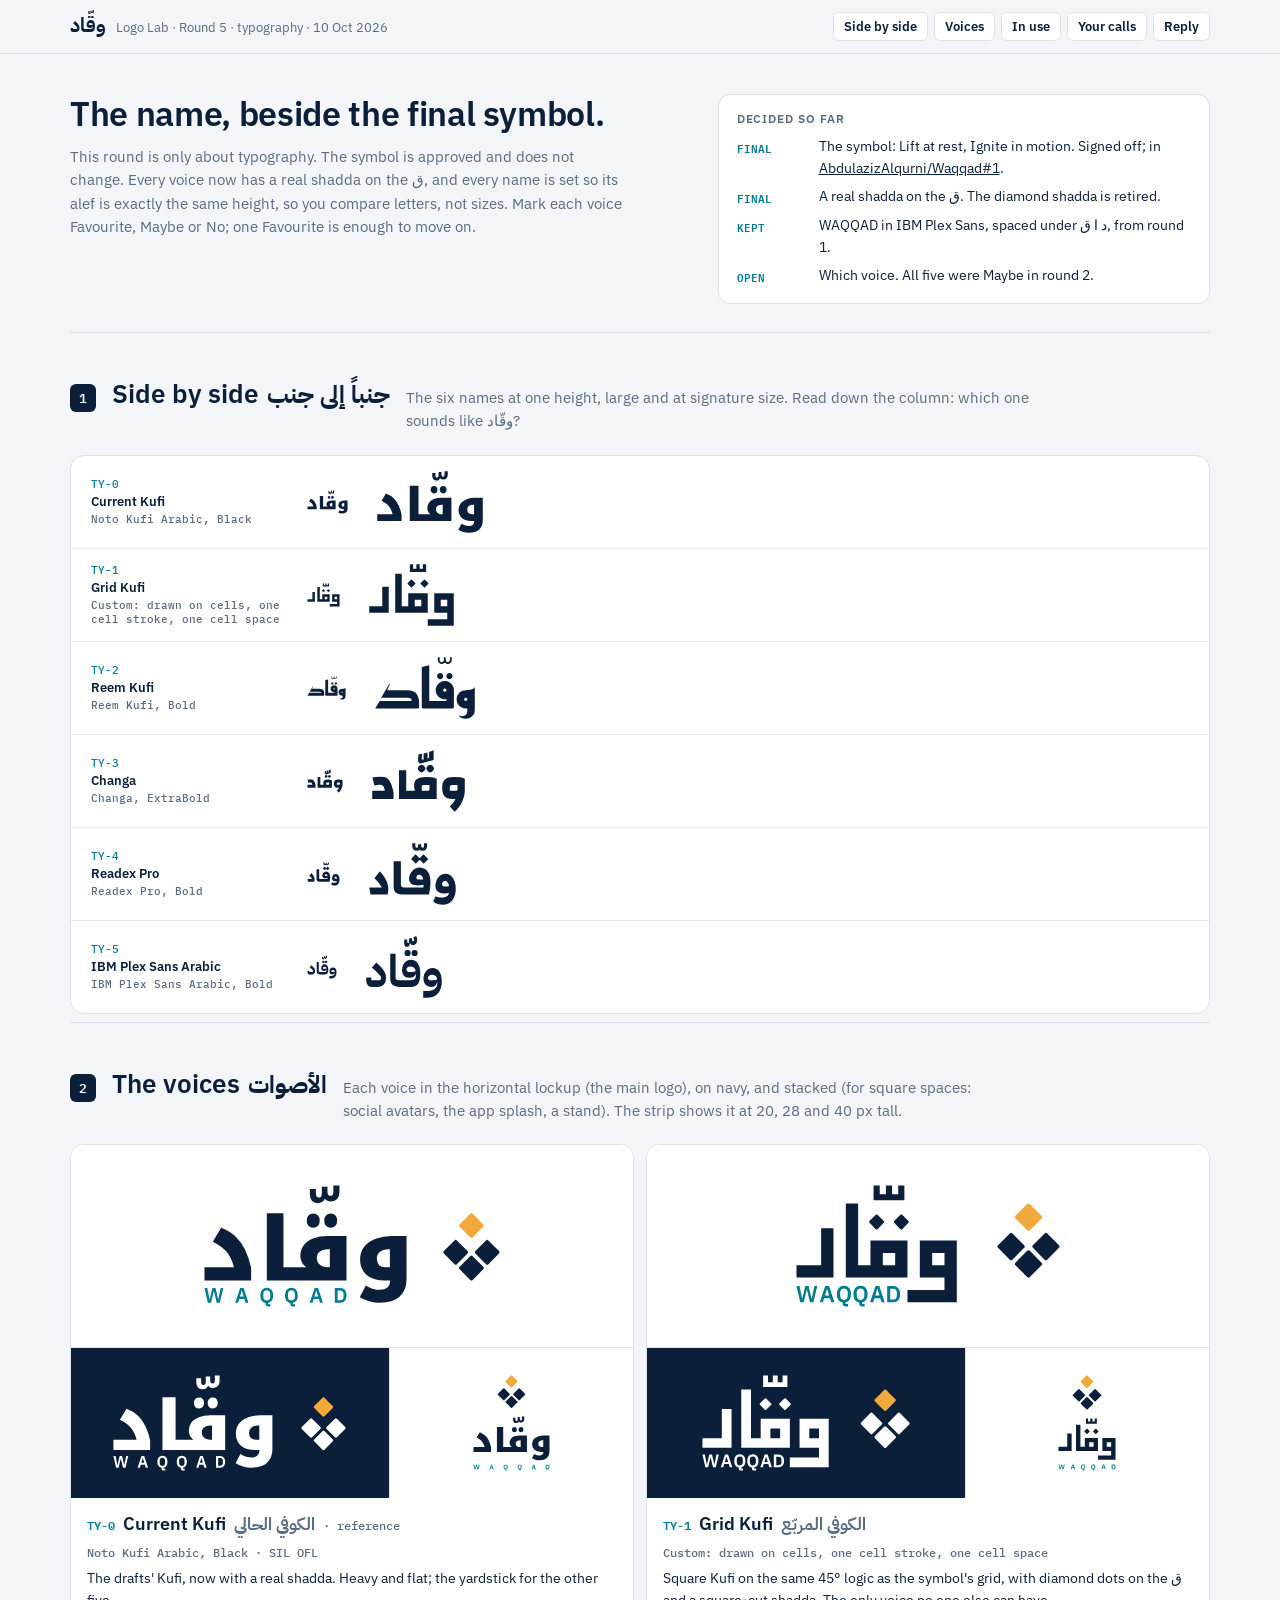
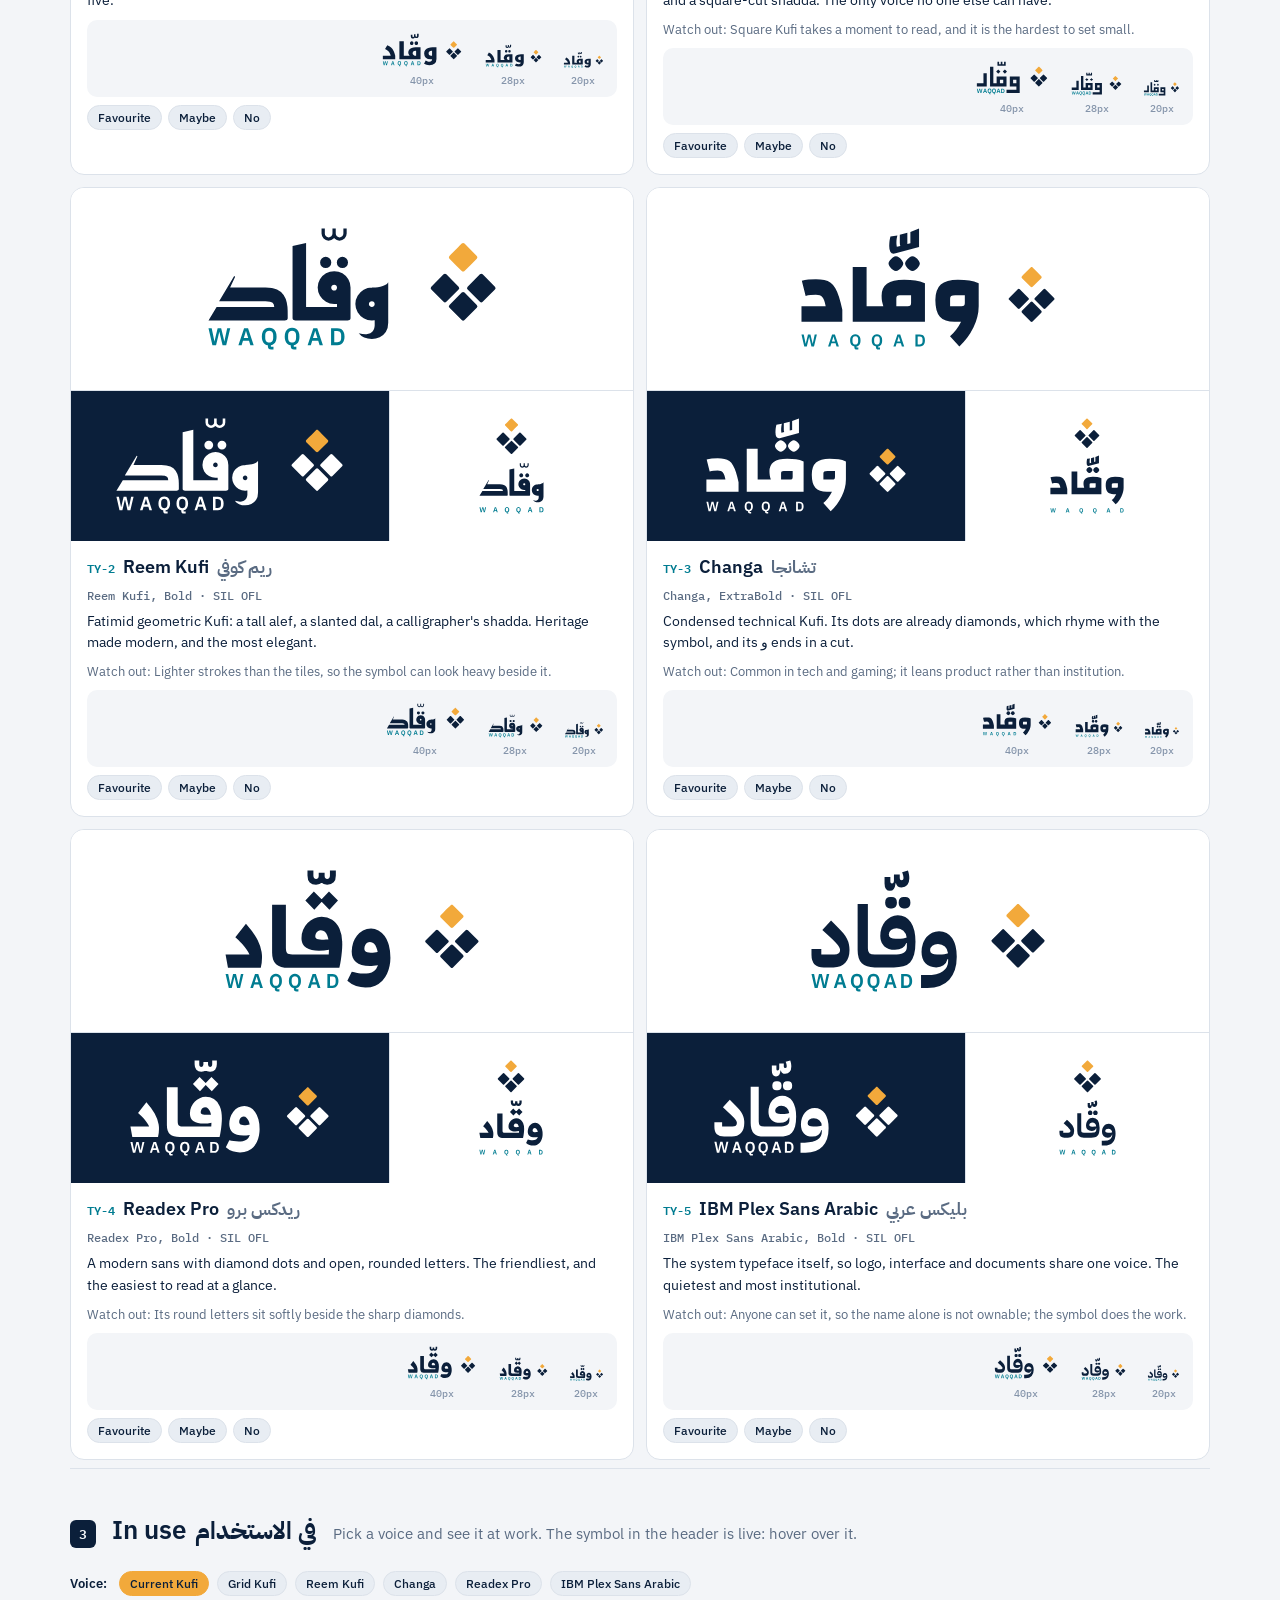
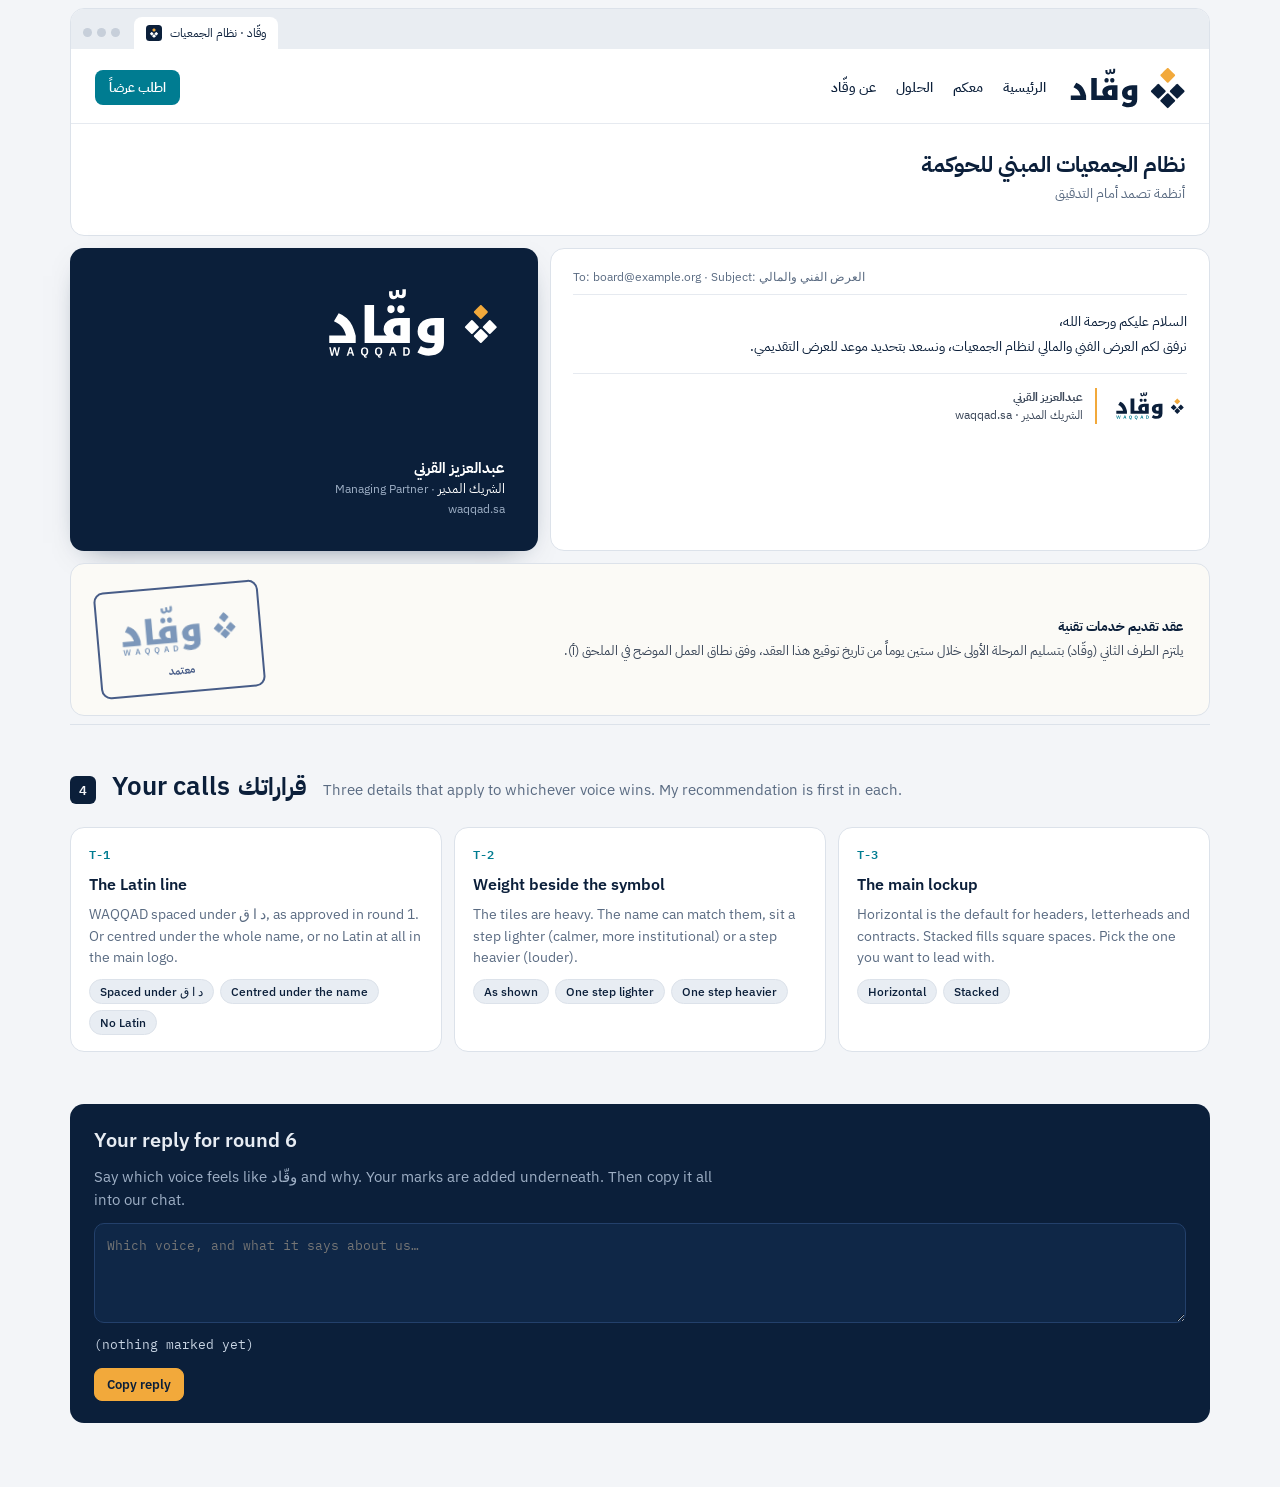
==== commit 338ec06f: "Logo lab round 5: typography beside the final symbol - typography.py sets وقّاد with a real shadda i" ====
--- a/brand/logo-lab.html
+++ b/brand/logo-lab.html
@@ -8,8 +8,8 @@
 <link rel="preconnect" href="https://fonts.gstatic.com" crossorigin>
 <link rel="stylesheet" href="https://fonts.googleapis.com/css2?family=IBM+Plex+Mono:wght@400;500&family=IBM+Plex+Sans+Arabic:wght@400;600;700&family=IBM+Plex+Sans:wght@400;500;600&display=swap">
 <style>
-/* Layout: a sign-off sheet for the symbol. Live hero, then the static set,
-   the construction, the motion spec, the symbol at work, the files, the sign-off. */
+/* Layout: a type review. A specimen of the six names at one height, then a
+   card per voice with its lockups, then the voices at work, then the calls. */
 :root {
   --paper: #F3F5F8;
   --card: #FFFFFF;
@@ -43,7 +43,6 @@
 p { margin: 0; }
 button { font-family: inherit; }
 button:focus-visible, a:focus-visible { outline: 2px solid var(--amber); outline-offset: 2px; }
-.mono { font-family: var(--font-mono); }
 
 .bar { position: sticky; top: env(safe-area-inset-top, 0px); z-index: 5; background: color-mix(in srgb, var(--paper) 88%, transparent); backdrop-filter: blur(10px); border-bottom: 1px solid var(--line); }
 .bar .wrap { display: flex; flex-wrap: wrap; align-items: center; gap: 10px 20px; padding-block: 12px; }
@@ -53,18 +52,17 @@
 .jump { display: flex; gap: 6px; flex-wrap: wrap; }
 .jump a { font: 600 13px var(--font-en); color: var(--ink); text-decoration: none; border: 1px solid var(--line); border-radius: 6px; padding: 5px 10px; background: var(--card); }
 .btn { font: 600 13px var(--font-en); border: 1px solid var(--line); background: var(--card); color: var(--ink); border-radius: 8px; padding: 7px 12px; cursor: pointer; }
-.btn[aria-pressed="true"] { background: var(--ink); color: var(--paper); border-color: var(--ink); }
 .btn.primary { background: var(--amber); border-color: var(--amber); color: #0B1F3A; }
-.row-actions { display: flex; gap: 8px; flex-wrap: wrap; }
-
-.intro { display: grid; grid-template-columns: minmax(0, 1.2fr) minmax(0, 1fr); gap: 32px; padding-block: 40px 28px; align-items: start; }
+
+.intro { display: grid; grid-template-columns: minmax(0, 1.25fr) minmax(0, 1fr); gap: 32px; padding-block: 40px 28px; align-items: start; }
 .intro h1 { font: 600 34px/1.15 var(--font-en); letter-spacing: -.01em; }
 .intro p { color: var(--muted); max-width: 62ch; margin-top: 12px; }
-.changes { background: var(--card); border: 1px solid var(--line); border-radius: 12px; padding: 16px 18px; }
-.changes h3 { font: 600 12px var(--font-en); letter-spacing: .08em; text-transform: uppercase; color: var(--muted); margin-bottom: 10px; }
-.changes ul { list-style: none; margin: 0; padding: 0; display: grid; gap: 8px; font-size: 14px; }
-.changes li { display: grid; grid-template-columns: 18px minmax(0, 1fr); gap: 6px; }
-.changes li::before { content: ""; width: 8px; height: 8px; margin-top: 7px; background: var(--amber); border-radius: 1.5px; transform: rotate(45deg); }
+.decided { background: var(--card); border: 1px solid var(--line); border-radius: 12px; padding: 16px 18px; }
+.decided h3 { font: 600 12px var(--font-en); letter-spacing: .08em; text-transform: uppercase; color: var(--muted); margin-bottom: 10px; }
+.decided ul { list-style: none; margin: 0; padding: 0; display: grid; gap: 7px; font-size: 14px; }
+.decided li { display: grid; grid-template-columns: 74px minmax(0, 1fr); gap: 8px; }
+.decided .st { font: 600 11px var(--font-mono); padding-top: 2px; color: var(--teal); }
+.decided a { color: inherit; }
 
 .sec { border-top: 1px solid var(--line); padding-block: 44px 8px; scroll-margin-top: 70px; }
 .sec-head { display: flex; flex-wrap: wrap; align-items: baseline; gap: 8px 16px; margin-bottom: 22px; }
@@ -73,59 +71,44 @@
 .sec-head h2 .ar { font: 700 24px var(--font-ar); margin-inline-start: 8px; }
 .sec-head .lede { flex-basis: 100%; color: var(--muted); max-width: 74ch; }
 
-/* hero */
-.hero { display: grid; grid-template-columns: minmax(0, 1fr) minmax(0, 1fr); gap: 12px; }
-.stage { position: relative; border-radius: 16px; aspect-ratio: 5 / 4; display: grid; place-items: center; overflow: hidden; }
-.stage.dark { background: var(--navy); }
-.stage.light { background: #FFFFFF; border: 1px solid var(--line); }
-.stage svg { width: 40%; height: auto; overflow: visible; margin-top: 12%; }
-.stage .hint { position: absolute; inset-block-end: 12px; inset-inline-end: 14px; font: 500 11px var(--font-mono); color: #8494AA; }
-.hero-actions { grid-column: 1 / -1; display: flex; gap: 12px 20px; align-items: center; flex-wrap: wrap; }
-.hero-actions p { color: var(--muted); font-size: 14px; flex: 1 1 320px; }
-
-/* static set */
-.set { display: grid; grid-template-columns: repeat(5, minmax(0, 1fr)); gap: 12px; }
-.tile { border-radius: 14px; padding: 18px 14px 12px; display: grid; gap: 10px; justify-items: center; border: 1px solid var(--line); min-width: 0; }
-.tile.w { background: #FFFFFF; } .tile.n { background: var(--navy); border-color: var(--navy); } .tile.m { background: #F3F5F8; }
-.tile img { width: 72%; height: auto; display: block; }
-.tile .cap { font: 500 11px var(--font-mono); color: #8494AA; text-align: center; }
-.ladder { margin-top: 12px; display: grid; grid-template-columns: minmax(0, 1fr) minmax(0, 1fr); gap: 12px; }
-.ladder > div { border-radius: 12px; padding: 16px 18px 10px; display: flex; flex-wrap: wrap; align-items: flex-end; gap: 16px 22px; }
-.ladder .l { background: #FFFFFF; border: 1px solid var(--line); }
-.ladder .d { background: #DFE5ED; }
-.ladder figure { margin: 0; display: grid; justify-items: center; gap: 5px; }
-.ladder img { display: block; }
-.ladder figcaption { font: 500 10px var(--font-mono); color: #8494AA; }
-
-/* construction */
-.build { display: grid; grid-template-columns: minmax(0, 1fr) minmax(0, 1fr); gap: 12px; align-items: start; }
-.drawing { background: #FFFFFF; border: 1px solid var(--line); border-radius: 14px; padding: 12px; }
-.drawing svg { width: 100%; height: auto; display: block; }
-.specs { display: grid; gap: 12px; }
-.spec { background: var(--card); border: 1px solid var(--line); border-radius: 14px; padding: 16px 18px; display: grid; gap: 10px; }
-.spec h3 { font: 600 15px var(--font-en); }
-.swatches { display: grid; grid-template-columns: repeat(4, minmax(0, 1fr)); gap: 8px; }
-.sw { border-radius: 10px; padding: 10px; min-height: 92px; display: grid; align-content: end; gap: 2px; font: 500 11px/1.35 var(--font-mono); border: 1px solid var(--line); }
-.sw b { font: 600 13px var(--font-en); }
-dl.kv { margin: 0; display: grid; grid-template-columns: max-content minmax(0, 1fr); gap: 6px 16px; font-size: 14px; }
-dl.kv dt { color: var(--muted); }
-dl.kv dd { margin: 0; }
-
-/* motion */
-.frames { display: grid; grid-template-columns: repeat(5, minmax(0, 1fr)); gap: 10px; }
-.frames figure { margin: 0; display: grid; gap: 6px; }
-.frames img { width: 100%; height: auto; border-radius: 12px; display: block; }
-.frames figcaption { font: 500 11px var(--font-mono); color: var(--muted); text-align: center; }
-.tbl-wrap { overflow-x: auto; margin-top: 14px; background: var(--card); border: 1px solid var(--line); border-radius: 14px; }
-table { border-collapse: collapse; width: 100%; font-size: 14px; min-width: 640px; }
-th, td { text-align: start; padding: 10px 14px; border-bottom: 1px solid var(--line); vertical-align: top; }
-th { font: 600 12px var(--font-en); letter-spacing: .06em; text-transform: uppercase; color: var(--muted); }
-tr:last-child td { border-bottom: 0; }
-td.t { font-family: var(--font-mono); font-size: 12.5px; white-space: nowrap; font-variant-numeric: tabular-nums; }
+/* specimen */
+.specimen { background: #FFFFFF; border: 1px solid var(--line); border-radius: 14px; overflow: hidden; }
+.spec-row { display: grid; grid-template-columns: 200px minmax(0, 1fr); align-items: center; gap: 16px; padding: 14px 20px; border-bottom: 1px solid #E6EAF0; }
+.spec-row:last-child { border-bottom: 0; }
+.spec-row .lbl { font: 600 13px var(--font-en); color: #0B1F3A; display: grid; gap: 2px; }
+.spec-row .lbl span { font: 500 11px var(--font-mono); color: #5A6B82; }
+.spec-row .lbl .id { color: var(--teal); }
+.spec-row .names { display: flex; justify-content: flex-end; align-items: center; gap: 28px; direction: rtl; flex-wrap: wrap; }
+.spec-row .names img { height: 64px; width: auto; display: block; }
+.spec-row .names img.s { height: 24px; }
+
+/* voice cards */
+.voices { display: grid; grid-template-columns: repeat(2, minmax(0, 1fr)); gap: 12px; }
+.vc { background: var(--card); border: 1px solid var(--line); border-radius: 14px; overflow: hidden; display: flex; flex-direction: column; min-width: 0; }
+.vc .main { background: #FFFFFF; border-bottom: 1px solid var(--line); display: grid; place-items: center; padding: 26px 22px; min-height: 200px; }
+.vc .main img { max-width: 100%; max-height: 150px; width: auto; height: auto; display: block; }
+.vc .pair { display: grid; grid-template-columns: minmax(0, 1.3fr) minmax(0, 1fr); }
+.vc .pair > div { display: grid; place-items: center; padding: 16px; min-height: 150px; }
+.vc .pair .d { background: var(--navy); }
+.vc .pair .l { background: #FFFFFF; border-inline-start: 1px solid var(--line); }
+.vc .pair img { max-width: 100%; max-height: 118px; width: auto; height: auto; display: block; }
+.vc-body { padding: 14px 16px 16px; display: grid; gap: 8px; }
+.vc-body h3 { font: 600 18px var(--font-en); display: flex; gap: 8px; align-items: baseline; flex-wrap: wrap; }
+.vc-body h3 .ar { font: 700 17px var(--font-ar); color: var(--muted); }
+.vc-body .id { font: 600 12px var(--font-mono); color: var(--teal); }
+.vc-body .face { font: 500 12px var(--font-mono); color: var(--muted); }
+.vc-body p { font-size: 14px; }
+.vc-body .risk { font-size: 13px; color: var(--muted); }
+.small { display: flex; align-items: flex-end; gap: 18px; flex-wrap: wrap; padding: 10px 12px; background: var(--paper); border-radius: 10px; direction: rtl; }
+.small figure { margin: 0; display: grid; justify-items: center; gap: 4px; }
+.small img { display: block; width: auto; }
+.small figcaption { font: 500 10px var(--font-mono); color: #8494AA; direction: ltr; }
 
 /* in use */
 .use { display: grid; grid-template-columns: repeat(12, minmax(0, 1fr)); gap: 12px; }
 .use > * { min-width: 0; border-radius: 14px; }
+.pickrow { grid-column: span 12; display: flex; gap: 8px; align-items: center; flex-wrap: wrap; }
+.pickrow b { font: 600 13px var(--font-en); margin-inline-end: 4px; }
 .site { grid-column: span 12; background: #fff; border: 1px solid var(--line); overflow: hidden; }
 .site .chrome { background: #E9EDF2; display: flex; align-items: center; gap: 8px; padding: 8px 12px 0; }
 .site .tab { background: #fff; border-radius: 8px 8px 0 0; padding: 7px 12px; display: flex; align-items: center; gap: 8px; font: 12px var(--font-ar); color: #0B1F3A; max-width: 260px; }
@@ -133,45 +116,57 @@
 .site .dots { display: flex; gap: 5px; margin-inline-end: 6px; }
 .site .dots i { width: 9px; height: 9px; border-radius: 50%; background: #C7CFDA; display: block; }
 .site header { direction: rtl; display: flex; align-items: center; gap: 24px; padding: 18px 24px 14px; border-bottom: 1px solid #E6EAF0; flex-wrap: wrap; }
-.logo-live { display: inline-flex; align-items: center; gap: 10px; direction: rtl; text-decoration: none; cursor: pointer; }
-.logo-live svg { height: 44px; width: auto; overflow: visible; }
-.logo-live .name { font: 700 26px/1 var(--font-ar); color: #0B1F3A; }
+.logo-live { display: inline-flex; align-items: center; gap: 12px; direction: rtl; text-decoration: none; cursor: pointer; }
+.logo-live svg { height: 42px; width: auto; overflow: visible; }
+.logo-live img { height: 40px; width: auto; display: block; }
 .site nav { display: flex; gap: 20px; font: 500 14px var(--font-ar); color: #0B1F3A; margin-inline-end: auto; flex-wrap: wrap; }
-.cta { font: 600 13px var(--font-ar); background: #007C91; color: #fff; border-radius: 8px; padding: 8px 14px; border: 0; display: inline-flex; align-items: center; gap: 10px; cursor: pointer; }
-.cta svg { height: 18px; width: auto; overflow: visible; }
+.site .cta { font: 600 13px var(--font-ar); background: #007C91; color: #fff; border-radius: 8px; padding: 8px 14px; }
 .site .pagehero { direction: rtl; padding: 24px 24px 30px; font-family: var(--font-ar); color: #0B1F3A; }
 .site .pagehero b { display: block; font-size: 22px; font-weight: 700; }
 .site .pagehero span { color: #5A6B82; font-size: 14px; }
-.video { grid-column: span 8; background: var(--navy); overflow: hidden; display: grid; }
-.video video { width: 100%; height: auto; display: block; aspect-ratio: 16 / 9; background: var(--navy); }
-.video .cap { padding: 10px 14px; font-size: 13px; color: #9FB0C6; }
-.loader { grid-column: span 4; background: var(--card); border: 1px solid var(--line); display: grid; place-items: center; align-content: center; gap: 12px; padding: 20px; }
-.loader img { width: 96px; height: auto; display: block; }
-.loader span { font: 13px var(--font-ar); color: var(--muted); }
-
-/* files */
-.files { background: var(--card); border: 1px solid var(--line); border-radius: 14px; padding: 16px 18px; columns: 2 320px; column-gap: 32px; }
-.files div { break-inside: avoid; font: 12.5px/1.9 var(--font-mono); overflow-wrap: anywhere; }
-.files .grp { font: 600 12px var(--font-en); letter-spacing: .06em; text-transform: uppercase; color: var(--muted); margin-top: 6px; }
-
-/* sign-off */
-.sign { margin-top: 44px; background: var(--navy); color: #E7ECF3; border-radius: 14px; padding: 22px 24px; display: grid; gap: 12px; scroll-margin-top: 70px; }
-.sign h2 { font: 600 20px var(--font-en); }
-.sign p { color: #9FB0C6; max-width: 72ch; }
-.sign textarea { width: 100%; min-height: 90px; resize: vertical; border-radius: 10px; border: 1px solid #23406B; background: #0F2747; color: #fff; font: 13px/1.6 var(--font-mono); padding: 12px; }
-.sign pre { margin: 0; white-space: pre-wrap; color: #C9D5E4; font: 13px/1.6 var(--font-mono); }
+.card-mock { grid-column: span 5; background: var(--navy); aspect-ratio: 85 / 55; padding: 7%; display: flex; flex-direction: column; justify-content: space-between; direction: rtl; color: #fff; box-shadow: 0 10px 30px -18px rgba(11, 31, 58, .7); }
+.card-mock img { height: 36%; width: auto; max-width: 80%; align-self: flex-start; display: block; }
+.card-mock .who { font: 13px/1.5 var(--font-ar); }
+.card-mock .who b { display: block; font-size: 15px; }
+.card-mock .who .en { font-family: var(--font-en); color: #9FB0C6; font-size: 12px; }
+.mail { grid-column: span 7; background: #FFFFFF; border: 1px solid var(--line); padding: 20px 22px; display: grid; gap: 14px; align-content: start; color: #0B1F3A; }
+.mail .meta { font: 12px var(--font-en); color: #5A6B82; border-bottom: 1px solid #E6EAF0; padding-bottom: 10px; }
+.mail .body { font: 14px/1.8 var(--font-ar); direction: rtl; }
+.mail .sig { display: flex; align-items: center; gap: 16px; direction: rtl; border-top: 1px solid #E6EAF0; padding-top: 14px; flex-wrap: wrap; }
+.mail .sig img { height: 34px; width: auto; display: block; }
+.mail .sig .who { font: 12px/1.5 var(--font-ar); color: #3A4658; border-inline-start: 2px solid #F2A93B; padding-inline-start: 12px; }
+.stamp { grid-column: span 12; background: #FBFAF6; border: 1px solid var(--line); padding: 22px 26px; display: flex; gap: 28px; align-items: center; flex-wrap: wrap; direction: rtl; }
+.stamp .doc { font: 13px/1.9 var(--font-ar); color: #3A4658; flex: 1 1 280px; min-width: 0; }
+.stamp .doc b { color: #0B1F3A; }
+.stamp .seal { border: 2.5px solid #1F3A73; border-radius: 10px; padding: 12px 18px; transform: rotate(-5deg); opacity: .82; mix-blend-mode: multiply; display: grid; justify-items: center; gap: 4px; }
+.stamp .seal img { height: 58px; width: auto; filter: url(#ink); display: block; }
+.stamp .seal span { font: 600 11px var(--font-ar); color: #1F3A73; }
+
+/* calls */
+.qs { display: grid; grid-template-columns: repeat(3, minmax(0, 1fr)); gap: 12px; }
+.q { background: var(--card); border: 1px solid var(--line); border-radius: 14px; padding: 16px 18px; display: grid; gap: 10px; align-content: start; min-width: 0; }
+.q .id { font: 600 12px var(--font-mono); color: var(--teal); }
+.q h3 { font: 600 16px var(--font-en); }
+.q p { font-size: 14px; color: var(--muted); }
 .chips { display: flex; flex-wrap: wrap; gap: 6px; }
-.chip { font: 600 13px var(--font-en); border: 1px solid #23406B; background: #0F2747; color: #E7ECF3; border-radius: 999px; padding: 6px 14px; cursor: pointer; }
+.chip { font: 500 12px var(--font-en); border: 1px solid var(--line); background: var(--chip); color: var(--ink); border-radius: 999px; padding: 4px 10px; cursor: pointer; }
 .chip[aria-pressed="true"] { background: var(--amber); border-color: var(--amber); color: #0B1F3A; }
-.next { border-top: 1px solid #23406B; padding-top: 12px; color: #9FB0C6; font-size: 14px; }
-
-@media (max-width: 960px) { .set { grid-template-columns: repeat(3, minmax(0, 1fr)); } .frames { grid-template-columns: repeat(3, minmax(0, 1fr)); } }
+.chip[data-o="No"][aria-pressed="true"] { background: #C4623A; border-color: #C4623A; color: #fff; }
+
+.reply { margin-top: 44px; background: var(--navy); color: #E7ECF3; border-radius: 14px; padding: 22px 24px; display: grid; gap: 12px; scroll-margin-top: 70px; }
+.reply h2 { font: 600 20px var(--font-en); }
+.reply p { color: #9FB0C6; max-width: 70ch; }
+.reply textarea { width: 100%; min-height: 100px; resize: vertical; border-radius: 10px; border: 1px solid #23406B; background: #0F2747; color: #fff; font: 13px/1.6 var(--font-mono); padding: 12px; }
+.reply pre { margin: 0; white-space: pre-wrap; color: #C9D5E4; font: 13px/1.6 var(--font-mono); }
+
+@media (max-width: 960px) { .voices { grid-template-columns: minmax(0, 1fr); } .qs { grid-template-columns: repeat(2, minmax(0, 1fr)); } }
 @media (max-width: 860px) {
-  .intro, .hero, .build, .ladder { grid-template-columns: minmax(0, 1fr); }
-  .video, .loader { grid-column: span 12; }
-  .swatches { grid-template-columns: repeat(2, minmax(0, 1fr)); }
-}
-@media (max-width: 520px) { .set { grid-template-columns: repeat(2, minmax(0, 1fr)); } }
+  .intro { grid-template-columns: minmax(0, 1fr); }
+  .card-mock, .mail { grid-column: span 12; }
+  .spec-row { grid-template-columns: minmax(0, 1fr); }
+  .spec-row .names { justify-content: flex-start; }
+}
+@media (max-width: 600px) { .qs, .vc .pair { grid-template-columns: minmax(0, 1fr); } .spec-row .names img { height: 48px; } }
 
 /* Waqqad symbol: the motion kit for the web.
  * Pair with waqqad-symbol-motion.js. The SVG is waqqad-symbol-live.svg,
@@ -204,250 +199,188 @@
 <body>
 
 
+<svg width="0" height="0" style="position:absolute" aria-hidden="true">
+  <filter id="ink"><feColorMatrix type="matrix" values="0 0 0 0 0.12  0 0 0 0 0.23  0 0 0 0 0.45  0 0 0 1 0"/></filter>
+</svg>
+
 <div class="bar">
   <div class="wrap">
-    <div class="brandline"><b>وقّاد</b><span>Logo Lab · Round 4 · the symbol, for sign-off · 10 Oct 2026</span></div>
-    <nav class="jump" aria-label="Sections"><a href="#live">Live</a><a href="#set">Set</a><a href="#build">Build</a><a href="#motion">Motion</a><a href="#use">In use</a><a href="#files">Files</a><a href="#sign">Sign off</a></nav>
+    <div class="brandline"><b>وقّاد</b><span>Logo Lab · Round 5 · typography · 10 Oct 2026</span></div>
+    <nav class="jump" aria-label="Sections"><a href="#specimen">Side by side</a><a href="#voices">Voices</a><a href="#use">In use</a><a href="#calls">Your calls</a><a href="#reply">Reply</a></nav>
   </div>
 </div>
 
 <div class="wrap">
   <section class="intro">
     <div>
-      <h1>The symbol, ready for your sign-off.</h1>
-      <p>At rest it is the Lift mark: three navy tiles and the amber diamond above them. When it moves, only the diamond changes. It becomes an upright amber flame with a pale core, burns while you stay, and settles back into the diamond. Everything on this page is built from the same files you will receive.</p>
-    </div>
-    <div class="changes">
-      <h3>Changed since round 3</h3>
+      <h1>The name, beside the final symbol.</h1>
+      <p>This round is only about typography. The symbol is approved and does not change. Every voice now has a real shadda on the ق, and every name is set so its alef is exactly the same height, so you compare letters, not sizes. Mark each voice Favourite, Maybe or No; one Favourite is enough to move on.</p>
+    </div>
+    <div class="decided">
+      <h3>Decided so far</h3>
       <ul>
-        <li><span>The flame stands upright and sways a little either side as it burns. It no longer leans left.</span></li>
-        <li><span>The pale core (#FFE3A8) is part of the flame, and only in motion.</span></li>
-        <li><span>Hover changes only the diamond. The effect you saw, with every diamond growing and overlapping, was a bug: the Ember core card shared a name with round 2's dropped Core spark and picked up its hover. That leftover motion is gone.</span></li>
-        <li><span>The other flame forms are retired. The flame you marked Favourite in Ember is the flame inside Ignite.</span></li>
+        <li><span class="st">FINAL</span><span>The symbol: Lift at rest, Ignite in motion. Signed off; in <a href="https://github.com/AbdulazizAlqurni/Waqqad/pull/1">AbdulazizAlqurni/Waqqad#1</a>.</span></li>
+        <li><span class="st">FINAL</span><span>A real shadda on the ق. The diamond shadda is retired.</span></li>
+        <li><span class="st">KEPT</span><span>WAQQAD in IBM Plex Sans, spaced under د ا ق, from round 1.</span></li>
+        <li><span class="st">OPEN</span><span>Which voice. All five were Maybe in round 2.</span></li>
       </ul>
     </div>
   </section>
 
-  <section class="sec" id="live">
+  <section class="sec" id="specimen">
     <div class="sec-head">
-      <span class="num">1</span><h2>Live<span class="ar">حيّ</span></h2>
-      <p class="lede">Hover over either stage. Keyboard focus and a tap on a phone light it the same way.</p>
-    </div>
-    <div class="hero" id="hero"></div>
-  </section>
-
-  <section class="sec" id="set">
+      <span class="num">1</span><h2>Side by side<span class="ar">جنباً إلى جنب</span></h2>
+      <p class="lede">The six names at one height, large and at signature size. Read down the column: which one sounds like وقّاد?</p>
+    </div>
+    <div class="specimen" id="spec"></div>
+  </section>
+
+  <section class="sec" id="voices">
     <div class="sec-head">
-      <span class="num">2</span><h2>The set at rest<span class="ar">الثابت</span></h2>
-      <p class="lede">The static symbol for print, documents, stamps and anywhere that cannot move. It never shows the flame.</p>
-    </div>
-    <div class="set" id="set-grid"></div>
-    <div class="ladder" id="ladder"></div>
-  </section>
-
-  <section class="sec" id="build">
-    <div class="sec-head">
-      <span class="num">3</span><h2>Construction<span class="ar">البناء</span></h2>
-      <p class="lede">Four squares on a grid turned 45°. The top square lifts out and turns amber. The dashed amber frame is the clear space: nothing else may enter it.</p>
-    </div>
-    <div class="build">
-      <div class="drawing" id="drawing"></div>
-      <div class="specs">
-        <div class="spec"><h3>Colour</h3>
-          <div class="swatches">
-            <div class="sw" style="background:#0B1F3A;color:#fff;border-color:#0B1F3A"><b>Navy</b>#0B1F3A<span>tiles, ground</span></div>
-            <div class="sw" style="background:#F2A93B;color:#0B1F3A;border-color:#F2A93B"><b>Amber</b>#F2A93B<span>the spark only</span></div>
-            <div class="sw" style="background:#FFE3A8;color:#0B1F3A;border-color:#FFE3A8"><b>Pale core</b>#FFE3A8<span>flame, motion only</span></div>
-            <div class="sw" style="background:#FFFFFF;color:#0B1F3A"><b>White</b>#FFFFFF<span>tiles on navy</span></div>
-          </div>
-        </div>
-        <div class="spec"><h3>Rules</h3>
-          <dl class="kv">
-            <dt>Geometry</dt><dd>Tile 24, gap 5, corner radius 2.2, turned 45°. The spark lifts 10 along the grid's diagonal.</dd>
-            <dt>Clear space</dt><dd>Half the spark's width on every side.</dd>
-            <dt>Smallest size</dt><dd>16 px on screen (favicon), 6 mm in print.</dd>
-            <dt>One colour</dt><dd>All navy, or all white on dark. The lift still shows which tile is the spark.</dd>
-            <dt>Never</dt><dd>Show the flame in print, rotate the mark, recolour the tiles, or use the spark on its own as the logo.</dd>
-          </dl>
-        </div>
-      </div>
-    </div>
-  </section>
-
-  <section class="sec" id="motion">
-    <div class="sec-head">
-      <span class="num">4</span><h2>Motion<span class="ar">الحركة</span></h2>
-      <p class="lede">One behaviour, Ignite, used everywhere: on hover, on page load, in videos and while loading. These are the key shapes the diamond passes through.</p>
-    </div>
-    <div class="frames" id="frames"></div>
-    <div class="tbl-wrap"><table>
-      <thead><tr><th>State</th><th>When</th><th>What moves</th><th>Timing</th></tr></thead>
-      <tbody>
-        <tr><td>Rest</td><td>Always, unless something below</td><td>Nothing. The amber diamond above the grid.</td><td class="t">—</td></tr>
-        <tr><td>Ignite</td><td>Hover, keyboard focus, tap</td><td>Only the diamond: it becomes the flame, and the pale core grows inside it.</td><td class="t">0.38 s · ease .35 0 .2 1</td></tr>
-        <tr><td>Burn</td><td>While still hovered, or while loading</td><td>The flame cycles through three shapes; the core flickers out of step with it.</td><td class="t">flame 1.1 s · core 0.8 s · loop</td></tr>
-        <tr><td>Settle</td><td>Pointer leaves, load finishes</td><td>The flame returns to the diamond, and the core shrinks away.</td><td class="t">0.5 s</td></tr>
-        <tr><td>Entrance</td><td>Page load, start of a video</td><td>The tiles pop in, and the spark rises from its place, turning from navy to amber. It ignites, burns, then settles.</td><td class="t">tiles 0–0.7 s · rise 0.25–1.35 s · burn 1.35–3.3 s · settle by 3.8 s</td></tr>
-        <tr><td>Reduced motion</td><td>The visitor asked for less motion</td><td>Nothing moves. The static symbol.</td><td class="t">—</td></tr>
-      </tbody>
-    </table></div>
+      <span class="num">2</span><h2>The voices<span class="ar">الأصوات</span></h2>
+      <p class="lede">Each voice in the horizontal lockup (the main logo), on navy, and stacked (for square spaces: social avatars, the app splash, a stand). The strip shows it at 20, 28 and 40 px tall.</p>
+    </div>
+    <div class="voices" id="voice-grid"></div>
   </section>
 
   <section class="sec" id="use">
     <div class="sec-head">
-      <span class="num">5</span><h2>In use<span class="ar">في الاستخدام</span></h2>
-      <p class="lede">Hover over the logo and the button. The video is the real 1080p file you will receive. The name is plain IBM Plex Sans Arabic for now; the wordmark comes next.</p>
+      <span class="num">3</span><h2>In use<span class="ar">في الاستخدام</span></h2>
+      <p class="lede">Pick a voice and see it at work. The symbol in the header is live: hover over it.</p>
     </div>
     <div class="use" id="use-grid"></div>
   </section>
 
-  <section class="sec" id="files">
+  <section class="sec" id="calls">
     <div class="sec-head">
-      <span class="num">6</span><h2>Files<span class="ar">الملفات</span></h2>
-      <p class="lede">Everything lives in <span class="mono">brand/logo/final/symbol/</span>. The motion kit is ready for the website: paste the live SVG inline and include the CSS and JS.</p>
-    </div>
-    <div class="files" id="files-list"></div>
-  </section>
-
-  <section class="sign" id="sign">
-    <h2>Sign off the symbol</h2>
-    <p>Pick one, add anything you want changed, and copy it into our chat.</p>
-    <div class="chips" role="group" aria-label="Sign-off">
-      <button class="chip" id="s-approve" data-o="Approved: the symbol is final">Approve</button>
-      <button class="chip" id="s-small" data-o="Approved with small changes (below)">Approve with small changes</button>
-      <button class="chip" id="s-notyet" data-o="Not yet (see notes)">Not yet</button>
-    </div>
-    <textarea id="sign-note" aria-label="Notes" placeholder="Anything to adjust: flame height, speed, core colour…"></textarea>
-    <pre id="sign-text"></pre>
+      <span class="num">4</span><h2>Your calls<span class="ar">قراراتك</span></h2>
+      <p class="lede">Three details that apply to whichever voice wins. My recommendation is first in each.</p>
+    </div>
+    <div class="qs" id="qs"></div>
+  </section>
+
+  <section class="reply" id="reply">
+    <h2>Your reply for round 6</h2>
+    <p>Say which voice feels like وقّاد and why. Your marks are added underneath. Then copy it all into our chat.</p>
+    <textarea id="reply-note" aria-label="Your notes" placeholder="Which voice, and what it says about us…"></textarea>
+    <pre id="reply-text"></pre>
     <button class="btn primary" id="copy" style="justify-self:start">Copy reply</button>
-    <p class="next">Next, once you approve: typography only. The five voices you marked Maybe, each with a real shadda on the ق, set beside this symbol.</p>
   </section>
 </div>
 
 <script>
-const DATA = {"live": {"dark": "<svg xmlns=\"http://www.w3.org/2000/svg\" viewBox=\"11.43 -2.71 77.13 91.27\" width=\"77.13\" height=\"91.27\" class=\"wq wq-ignite\" style=\"--wq-ink:#FFFFFF\" overflow=\"visible\" role=\"img\" aria-label=\"وقّاد\"><g transform=\"translate(29.49 50)\"><g class=\"wq-t wq-t1\"><rect x=\"-12.0\" y=\"-12.0\" width=\"24\" height=\"24\" rx=\"2.2\" fill=\"#FFFFFF\" transform=\"rotate(45)\"/></g></g><g transform=\"translate(50 70.51)\"><g class=\"wq-t wq-t2\"><rect x=\"-12.0\" y=\"-12.0\" width=\"24\" height=\"24\" rx=\"2.2\" fill=\"#FFFFFF\" transform=\"rotate(45)\"/></g></g><g transform=\"translate(70.51 50)\"><g class=\"wq-t wq-t3\"><rect x=\"-12.0\" y=\"-12.0\" width=\"24\" height=\"24\" rx=\"2.2\" fill=\"#FFFFFF\" transform=\"rotate(45)\"/></g></g><g transform=\"translate(50 15.35)\"><g class=\"wq-s\"><path class=\"wq-sf\" fill=\"#F2A93B\" d=\"M-1.56 15.41C-0.7 16.27 0.7 16.27 1.56 15.41C6.18 10.8 10.8 6.18 15.41 1.56C16.27 0.7 16.27 -0.7 15.41 -1.56C10.8 -6.18 6.18 -10.8 1.56 -15.41C0.7 -16.27 -0.7 -16.27 -1.56 -15.41C-2.92 -14.05 -4.29 -12.68 -5.66 -11.31C-5.66 -11.31 -5.66 -11.31 -5.66 -11.31C-7.54 -9.43 -9.43 -7.54 -11.31 -5.66C-11.31 -5.66 -11.31 -5.66 -11.31 -5.66C-12.68 -4.29 -14.05 -2.92 -15.41 -1.56C-16.27 -0.7 -16.27 0.7 -15.41 1.56C-10.8 6.18 -6.18 10.8 -1.56 15.41Z\"><animate data-a=\"in\" attributeName=\"d\" begin=\"indefinite\" dur=\"0.38s\" fill=\"freeze\" calcMode=\"spline\" keyTimes=\"0;1\" keySplines=\".35 0 .2 1\" values=\"M-1.56 15.41C-0.7 16.27 0.7 16.27 1.56 15.41C6.18 10.8 10.8 6.18 15.41 1.56C16.27 0.7 16.27 -0.7 15.41 -1.56C10.8 -6.18 6.18 -10.8 1.56 -15.41C0.7 -16.27 -0.7 -16.27 -1.56 -15.41C-2.92 -14.05 -4.29 -12.68 -5.66 -11.31C-5.66 -11.31 -5.66 -11.31 -5.66 -11.31C-7.54 -9.43 -9.43 -7.54 -11.31 -5.66C-11.31 -5.66 -11.31 -5.66 -11.31 -5.66C-12.68 -4.29 -14.05 -2.92 -15.41 -1.56C-16.27 -0.7 -16.27 0.7 -15.41 1.56C-10.8 6.18 -6.18 10.8 -1.56 15.41Z;M-5.5 15.2C-2.58 16.32 2.48 16.57 5.5 15.2C8.52 13.83 11.28 10.2 12.6 7C13.92 3.8 13.75 0 13.4 -4C13.05 -8 11.82 -12.75 10.5 -17C9.18 -21.25 7 -25.33 5.5 -29.5C4 -33.67 1.5 -42 1.5 -42C1.5 -42 -0.58 -29.83 -2 -28C-3.42 -26.17 -7 -31 -7 -31C-7 -31 -8.73 -21.67 -9.8 -17C-10.87 -12.33 -13.03 -7.25 -13.4 -3C-13.77 1.25 -13.32 5.47 -12 8.5C-10.68 11.53 -8.42 14.08 -5.5 15.2Z\"/><animate data-a=\"flicker\" attributeName=\"d\" begin=\"indefinite\" dur=\"1.1s\" fill=\"freeze\" repeatCount=\"indefinite\" calcMode=\"spline\" keyTimes=\"0;0.3333;0.6667;1\" keySplines=\".35 0 .2 1;.35 0 .2 1;.35 0 .2 1\" values=\"M-5.5 15.2C-2.58 16.32 2.48 16.57 5.5 15.2C8.52 13.83 11.28 10.2 12.6 7C13.92 3.8 13.75 0 13.4 -4C13.05 -8 11.82 -12.75 10.5 -17C9.18 -21.25 7 -25.33 5.5 -29.5C4 -33.67 1.5 -42 1.5 -42C1.5 -42 -0.58 -29.83 -2 -28C-3.42 -26.17 -7 -31 -7 -31C-7 -31 -8.73 -21.67 -9.8 -17C-10.87 -12.33 -13.03 -7.25 -13.4 -3C-13.77 1.25 -13.32 5.47 -12 8.5C-10.68 11.53 -8.42 14.08 -5.5 15.2Z;M-5.5 15.2C-2.58 16.32 2.52 16.57 5.5 15.2C8.48 13.83 11.12 10.2 12.4 7C13.68 3.8 13.43 0.17 13.2 -4C12.97 -8.17 12.12 -13.42 11 -18C9.88 -22.58 7.92 -27 6.5 -31.5C5.08 -36 2.5 -45 2.5 -45C2.5 -45 0.92 -32.08 -0.5 -29.5C-1.92 -26.92 -6 -29.5 -6 -29.5C-6 -29.5 -7.8 -21.33 -9 -17C-10.2 -12.67 -12.7 -7.75 -13.2 -3.5C-13.7 0.75 -13.28 5.38 -12 8.5C-10.72 11.62 -8.42 14.08 -5.5 15.2Z;M-5.5 15.2C-2.58 16.32 2.45 16.57 5.5 15.2C8.55 13.83 11.52 10.28 12.8 7C14.08 3.72 13.75 -0.42 13.2 -4.5C12.65 -8.58 11.12 -13.42 9.5 -17.5C7.88 -21.58 5.33 -25.25 3.5 -29C1.67 -32.75 -1.5 -40 -1.5 -40C-1.5 -40 -2.75 -28 -4 -26.5C-5.25 -25 -9 -31 -9 -31C-9 -31 -10.03 -21.75 -10.8 -17C-11.57 -12.25 -13.4 -6.75 -13.6 -2.5C-13.8 1.75 -13.35 5.55 -12 8.5C-10.65 11.45 -8.42 14.08 -5.5 15.2Z;M-5.5 15.2C-2.58 16.32 2.48 16.57 5.5 15.2C8.52 13.83 11.28 10.2 12.6 7C13.92 3.8 13.75 0 13.4 -4C13.05 -8 11.82 -12.75 10.5 -17C9.18 -21.25 7 -25.33 5.5 -29.5C4 -33.67 1.5 -42 1.5 -42C1.5 -42 -0.58 -29.83 -2 -28C-3.42 -26.17 -7 -31 -7 -31C-7 -31 -8.73 -21.67 -9.8 -17C-10.87 -12.33 -13.03 -7.25 -13.4 -3C-13.77 1.25 -13.32 5.47 -12 8.5C-10.68 11.53 -8.42 14.08 -5.5 15.2Z\"/><animate data-a=\"out\" attributeName=\"d\" begin=\"indefinite\" dur=\"0.5s\" fill=\"freeze\" calcMode=\"spline\" keyTimes=\"0;1\" keySplines=\".35 0 .2 1\" values=\"M-5.5 15.2C-2.58 16.32 2.48 16.57 5.5 15.2C8.52 13.83 11.28 10.2 12.6 7C13.92 3.8 13.75 0 13.4 -4C13.05 -8 11.82 -12.75 10.5 -17C9.18 -21.25 7 -25.33 5.5 -29.5C4 -33.67 1.5 -42 1.5 -42C1.5 -42 -0.58 -29.83 -2 -28C-3.42 -26.17 -7 -31 -7 -31C-7 -31 -8.73 -21.67 -9.8 -17C-10.87 -12.33 -13.03 -7.25 -13.4 -3C-13.77 1.25 -13.32 5.47 -12 8.5C-10.68 11.53 -8.42 14.08 -5.5 15.2Z;M-1.56 15.41C-0.7 16.27 0.7 16.27 1.56 15.41C6.18 10.8 10.8 6.18 15.41 1.56C16.27 0.7 16.27 -0.7 15.41 -1.56C10.8 -6.18 6.18 -10.8 1.56 -15.41C0.7 -16.27 -0.7 -16.27 -1.56 -15.41C-2.92 -14.05 -4.29 -12.68 -5.66 -11.31C-5.66 -11.31 -5.66 -11.31 -5.66 -11.31C-7.54 -9.43 -9.43 -7.54 -11.31 -5.66C-11.31 -5.66 -11.31 -5.66 -11.31 -5.66C-12.68 -4.29 -14.05 -2.92 -15.41 -1.56C-16.27 -0.7 -16.27 0.7 -15.41 1.56C-10.8 6.18 -6.18 10.8 -1.56 15.41Z\"/></path><path fill=\"#FFE3A8\" d=\"M0 6C0 6 0 6 0 6C0 6 0 6 0 6C0 6 0 6 0 6C0 6 0 6 0 6C0 6 0 6 0 6C0 6 0 6 0 6C0 6 0 6 0 6C0 6 0 6 0 6C0 6 0 6 0 6C0 6 0 6 0 6C0 6 0 6 0 6C0 6 0 6 0 6Z\"><animate data-a=\"in\" attributeName=\"d\" begin=\"indefinite\" dur=\"0.38s\" fill=\"freeze\" calcMode=\"spline\" keyTimes=\"0;1\" keySplines=\".35 0 .2 1\" values=\"M0 6C0 6 0 6 0 6C0 6 0 6 0 6C0 6 0 6 0 6C0 6 0 6 0 6C0 6 0 6 0 6C0 6 0 6 0 6C0 6 0 6 0 6C0 6 0 6 0 6C0 6 0 6 0 6C0 6 0 6 0 6C0 6 0 6 0 6C0 6 0 6 0 6Z;M-2.31 12.38C-1.09 12.85 1.04 12.96 2.31 12.38C3.58 11.81 4.74 10.28 5.29 8.94C5.84 7.6 5.78 6 5.63 4.32C5.48 2.64 4.96 0.65 4.41 -1.14C3.86 -2.92 2.94 -4.64 2.31 -6.39C1.68 -8.14 0.63 -11.64 0.63 -11.64C0.63 -11.64 -0.24 -6.53 -0.84 -5.76C-1.44 -4.99 -2.94 -7.02 -2.94 -7.02C-2.94 -7.02 -3.67 -3.1 -4.12 -1.14C-4.56 0.82 -5.47 2.96 -5.63 4.74C-5.78 6.53 -5.59 8.3 -5.04 9.57C-4.49 10.84 -3.54 11.92 -2.31 12.38Z\"/><animate data-a=\"flicker\" attributeName=\"d\" begin=\"indefinite\" dur=\"0.8s\" fill=\"freeze\" repeatCount=\"indefinite\" calcMode=\"spline\" keyTimes=\"0;0.3333;0.6667;1\" keySplines=\".35 0 .2 1;.35 0 .2 1;.35 0 .2 1\" values=\"M-2.31 12.38C-1.09 12.85 1.03 12.96 2.31 12.38C3.59 11.81 4.84 10.32 5.38 8.94C5.92 7.56 5.77 5.83 5.54 4.11C5.31 2.4 4.67 0.37 3.99 -1.35C3.31 -3.06 2.24 -4.6 1.47 -6.18C0.7 -7.75 -0.63 -10.8 -0.63 -10.8C-0.63 -10.8 -1.16 -5.76 -1.68 -5.13C-2.21 -4.5 -3.78 -7.02 -3.78 -7.02C-3.78 -7.02 -4.21 -3.13 -4.54 -1.14C-4.86 0.85 -5.63 3.17 -5.71 4.95C-5.8 6.74 -5.61 8.33 -5.04 9.57C-4.47 10.81 -3.54 11.92 -2.31 12.38Z;M-2.31 12.38C-1.09 12.85 1.04 12.96 2.31 12.38C3.58 11.81 4.74 10.28 5.29 8.94C5.84 7.6 5.78 6 5.63 4.32C5.48 2.64 4.96 0.65 4.41 -1.14C3.86 -2.92 2.94 -4.64 2.31 -6.39C1.68 -8.14 0.63 -11.64 0.63 -11.64C0.63 -11.64 -0.24 -6.53 -0.84 -5.76C-1.44 -4.99 -2.94 -7.02 -2.94 -7.02C-2.94 -7.02 -3.67 -3.1 -4.12 -1.14C-4.56 0.82 -5.47 2.96 -5.63 4.74C-5.78 6.53 -5.59 8.3 -5.04 9.57C-4.49 10.84 -3.54 11.92 -2.31 12.38Z;M-2.31 12.38C-1.09 12.85 1.06 12.96 2.31 12.38C3.56 11.81 4.67 10.28 5.21 8.94C5.75 7.6 5.64 6.07 5.54 4.32C5.45 2.57 5.09 0.37 4.62 -1.56C4.15 -3.48 3.33 -5.34 2.73 -7.23C2.13 -9.12 1.05 -12.9 1.05 -12.9C1.05 -12.9 0.39 -7.47 -0.21 -6.39C-0.8 -5.3 -2.52 -6.39 -2.52 -6.39C-2.52 -6.39 -3.28 -2.96 -3.78 -1.14C-4.28 0.68 -5.33 2.75 -5.54 4.53C-5.75 6.32 -5.58 8.26 -5.04 9.57C-4.5 10.88 -3.54 11.92 -2.31 12.38Z;M-2.31 12.38C-1.09 12.85 1.03 12.96 2.31 12.38C3.59 11.81 4.84 10.32 5.38 8.94C5.92 7.56 5.77 5.83 5.54 4.11C5.31 2.4 4.67 0.37 3.99 -1.35C3.31 -3.06 2.24 -4.6 1.47 -6.18C0.7 -7.75 -0.63 -10.8 -0.63 -10.8C-0.63 -10.8 -1.16 -5.76 -1.68 -5.13C-2.21 -4.5 -3.78 -7.02 -3.78 -7.02C-3.78 -7.02 -4.21 -3.13 -4.54 -1.14C-4.86 0.85 -5.63 3.17 -5.71 4.95C-5.8 6.74 -5.61 8.33 -5.04 9.57C-4.47 10.81 -3.54 11.92 -2.31 12.38Z\"/><animate data-a=\"out\" attributeName=\"d\" begin=\"indefinite\" dur=\"0.4s\" fill=\"freeze\" calcMode=\"spline\" keyTimes=\"0;1\" keySplines=\".35 0 .2 1\" values=\"M-2.31 12.38C-1.09 12.85 1.04 12.96 2.31 12.38C3.58 11.81 4.74 10.28 5.29 8.94C5.84 7.6 5.78 6 5.63 4.32C5.48 2.64 4.96 0.65 4.41 -1.14C3.86 -2.92 2.94 -4.64 2.31 -6.39C1.68 -8.14 0.63 -11.64 0.63 -11.64C0.63 -11.64 -0.24 -6.53 -0.84 -5.76C-1.44 -4.99 -2.94 -7.02 -2.94 -7.02C-2.94 -7.02 -3.67 -3.1 -4.12 -1.14C-4.56 0.82 -5.47 2.96 -5.63 4.74C-5.78 6.53 -5.59 8.3 -5.04 9.57C-4.49 10.84 -3.54 11.92 -2.31 12.38Z;M0 6C0 6 0 6 0 6C0 6 0 6 0 6C0 6 0 6 0 6C0 6 0 6 0 6C0 6 0 6 0 6C0 6 0 6 0 6C0 6 0 6 0 6C0 6 0 6 0 6C0 6 0 6 0 6C0 6 0 6 0 6C0 6 0 6 0 6C0 6 0 6 0 6Z\"/></path></g></g></svg>", "light": "<svg xmlns=\"http://www.w3.org/2000/svg\" viewBox=\"11.43 -2.71 77.13 91.27\" width=\"77.13\" height=\"91.27\" class=\"wq wq-ignite\" style=\"--wq-ink:#0B1F3A\" overflow=\"visible\" role=\"img\" aria-label=\"وقّاد\"><g transform=\"translate(29.49 50)\"><g class=\"wq-t wq-t1\"><rect x=\"-12.0\" y=\"-12.0\" width=\"24\" height=\"24\" rx=\"2.2\" fill=\"#0B1F3A\" transform=\"rotate(45)\"/></g></g><g transform=\"translate(50 70.51)\"><g class=\"wq-t wq-t2\"><rect x=\"-12.0\" y=\"-12.0\" width=\"24\" height=\"24\" rx=\"2.2\" fill=\"#0B1F3A\" transform=\"rotate(45)\"/></g></g><g transform=\"translate(70.51 50)\"><g class=\"wq-t wq-t3\"><rect x=\"-12.0\" y=\"-12.0\" width=\"24\" height=\"24\" rx=\"2.2\" fill=\"#0B1F3A\" transform=\"rotate(45)\"/></g></g><g transform=\"translate(50 15.35)\"><g class=\"wq-s\"><path class=\"wq-sf\" fill=\"#F2A93B\" d=\"M-1.56 15.41C-0.7 16.27 0.7 16.27 1.56 15.41C6.18 10.8 10.8 6.18 15.41 1.56C16.27 0.7 16.27 -0.7 15.41 -1.56C10.8 -6.18 6.18 -10.8 1.56 -15.41C0.7 -16.27 -0.7 -16.27 -1.56 -15.41C-2.92 -14.05 -4.29 -12.68 -5.66 -11.31C-5.66 -11.31 -5.66 -11.31 -5.66 -11.31C-7.54 -9.43 -9.43 -7.54 -11.31 -5.66C-11.31 -5.66 -11.31 -5.66 -11.31 -5.66C-12.68 -4.29 -14.05 -2.92 -15.41 -1.56C-16.27 -0.7 -16.27 0.7 -15.41 1.56C-10.8 6.18 -6.18 10.8 -1.56 15.41Z\"><animate data-a=\"in\" attributeName=\"d\" begin=\"indefinite\" dur=\"0.38s\" fill=\"freeze\" calcMode=\"spline\" keyTimes=\"0;1\" keySplines=\".35 0 .2 1\" values=\"M-1.56 15.41C-0.7 16.27 0.7 16.27 1.56 15.41C6.18 10.8 10.8 6.18 15.41 1.56C16.27 0.7 16.27 -0.7 15.41 -1.56C10.8 -6.18 6.18 -10.8 1.56 -15.41C0.7 -16.27 -0.7 -16.27 -1.56 -15.41C-2.92 -14.05 -4.29 -12.68 -5.66 -11.31C-5.66 -11.31 -5.66 -11.31 -5.66 -11.31C-7.54 -9.43 -9.43 -7.54 -11.31 -5.66C-11.31 -5.66 -11.31 -5.66 -11.31 -5.66C-12.68 -4.29 -14.05 -2.92 -15.41 -1.56C-16.27 -0.7 -16.27 0.7 -15.41 1.56C-10.8 6.18 -6.18 10.8 -1.56 15.41Z;M-5.5 15.2C-2.58 16.32 2.48 16.57 5.5 15.2C8.52 13.83 11.28 10.2 12.6 7C13.92 3.8 13.75 0 13.4 -4C13.05 -8 11.82 -12.75 10.5 -17C9.18 -21.25 7 -25.33 5.5 -29.5C4 -33.67 1.5 -42 1.5 -42C1.5 -42 -0.58 -29.83 -2 -28C-3.42 -26.17 -7 -31 -7 -31C-7 -31 -8.73 -21.67 -9.8 -17C-10.87 -12.33 -13.03 -7.25 -13.4 -3C-13.77 1.25 -13.32 5.47 -12 8.5C-10.68 11.53 -8.42 14.08 -5.5 15.2Z\"/><animate data-a=\"flicker\" attributeName=\"d\" begin=\"indefinite\" dur=\"1.1s\" fill=\"freeze\" repeatCount=\"indefinite\" calcMode=\"spline\" keyTimes=\"0;0.3333;0.6667;1\" keySplines=\".35 0 .2 1;.35 0 .2 1;.35 0 .2 1\" values=\"M-5.5 15.2C-2.58 16.32 2.48 16.57 5.5 15.2C8.52 13.83 11.28 10.2 12.6 7C13.92 3.8 13.75 0 13.4 -4C13.05 -8 11.82 -12.75 10.5 -17C9.18 -21.25 7 -25.33 5.5 -29.5C4 -33.67 1.5 -42 1.5 -42C1.5 -42 -0.58 -29.83 -2 -28C-3.42 -26.17 -7 -31 -7 -31C-7 -31 -8.73 -21.67 -9.8 -17C-10.87 -12.33 -13.03 -7.25 -13.4 -3C-13.77 1.25 -13.32 5.47 -12 8.5C-10.68 11.53 -8.42 14.08 -5.5 15.2Z;M-5.5 15.2C-2.58 16.32 2.52 16.57 5.5 15.2C8.48 13.83 11.12 10.2 12.4 7C13.68 3.8 13.43 0.17 13.2 -4C12.97 -8.17 12.12 -13.42 11 -18C9.88 -22.58 7.92 -27 6.5 -31.5C5.08 -36 2.5 -45 2.5 -45C2.5 -45 0.92 -32.08 -0.5 -29.5C-1.92 -26.92 -6 -29.5 -6 -29.5C-6 -29.5 -7.8 -21.33 -9 -17C-10.2 -12.67 -12.7 -7.75 -13.2 -3.5C-13.7 0.75 -13.28 5.38 -12 8.5C-10.72 11.62 -8.42 14.08 -5.5 15.2Z;M-5.5 15.2C-2.58 16.32 2.45 16.57 5.5 15.2C8.55 13.83 11.52 10.28 12.8 7C14.08 3.72 13.75 -0.42 13.2 -4.5C12.65 -8.58 11.12 -13.42 9.5 -17.5C7.88 -21.58 5.33 -25.25 3.5 -29C1.67 -32.75 -1.5 -40 -1.5 -40C-1.5 -40 -2.75 -28 -4 -26.5C-5.25 -25 -9 -31 -9 -31C-9 -31 -10.03 -21.75 -10.8 -17C-11.57 -12.25 -13.4 -6.75 -13.6 -2.5C-13.8 1.75 -13.35 5.55 -12 8.5C-10.65 11.45 -8.42 14.08 -5.5 15.2Z;M-5.5 15.2C-2.58 16.32 2.48 16.57 5.5 15.2C8.52 13.83 11.28 10.2 12.6 7C13.92 3.8 13.75 0 13.4 -4C13.05 -8 11.82 -12.75 10.5 -17C9.18 -21.25 7 -25.33 5.5 -29.5C4 -33.67 1.5 -42 1.5 -42C1.5 -42 -0.58 -29.83 -2 -28C-3.42 -26.17 -7 -31 -7 -31C-7 -31 -8.73 -21.67 -9.8 -17C-10.87 -12.33 -13.03 -7.25 -13.4 -3C-13.77 1.25 -13.32 5.47 -12 8.5C-10.68 11.53 -8.42 14.08 -5.5 15.2Z\"/><animate data-a=\"out\" attributeName=\"d\" begin=\"indefinite\" dur=\"0.5s\" fill=\"freeze\" calcMode=\"spline\" keyTimes=\"0;1\" keySplines=\".35 0 .2 1\" values=\"M-5.5 15.2C-2.58 16.32 2.48 16.57 5.5 15.2C8.52 13.83 11.28 10.2 12.6 7C13.92 3.8 13.75 0 13.4 -4C13.05 -8 11.82 -12.75 10.5 -17C9.18 -21.25 7 -25.33 5.5 -29.5C4 -33.67 1.5 -42 1.5 -42C1.5 -42 -0.58 -29.83 -2 -28C-3.42 -26.17 -7 -31 -7 -31C-7 -31 -8.73 -21.67 -9.8 -17C-10.87 -12.33 -13.03 -7.25 -13.4 -3C-13.77 1.25 -13.32 5.47 -12 8.5C-10.68 11.53 -8.42 14.08 -5.5 15.2Z;M-1.56 15.41C-0.7 16.27 0.7 16.27 1.56 15.41C6.18 10.8 10.8 6.18 15.41 1.56C16.27 0.7 16.27 -0.7 15.41 -1.56C10.8 -6.18 6.18 -10.8 1.56 -15.41C0.7 -16.27 -0.7 -16.27 -1.56 -15.41C-2.92 -14.05 -4.29 -12.68 -5.66 -11.31C-5.66 -11.31 -5.66 -11.31 -5.66 -11.31C-7.54 -9.43 -9.43 -7.54 -11.31 -5.66C-11.31 -5.66 -11.31 -5.66 -11.31 -5.66C-12.68 -4.29 -14.05 -2.92 -15.41 -1.56C-16.27 -0.7 -16.27 0.7 -15.41 1.56C-10.8 6.18 -6.18 10.8 -1.56 15.41Z\"/></path><path fill=\"#FFE3A8\" d=\"M0 6C0 6 0 6 0 6C0 6 0 6 0 6C0 6 0 6 0 6C0 6 0 6 0 6C0 6 0 6 0 6C0 6 0 6 0 6C0 6 0 6 0 6C0 6 0 6 0 6C0 6 0 6 0 6C0 6 0 6 0 6C0 6 0 6 0 6C0 6 0 6 0 6Z\"><animate data-a=\"in\" attributeName=\"d\" begin=\"indefinite\" dur=\"0.38s\" fill=\"freeze\" calcMode=\"spline\" keyTimes=\"0;1\" keySplines=\".35 0 .2 1\" values=\"M0 6C0 6 0 6 0 6C0 6 0 6 0 6C0 6 0 6 0 6C0 6 0 6 0 6C0 6 0 6 0 6C0 6 0 6 0 6C0 6 0 6 0 6C0 6 0 6 0 6C0 6 0 6 0 6C0 6 0 6 0 6C0 6 0 6 0 6C0 6 0 6 0 6Z;M-2.31 12.38C-1.09 12.85 1.04 12.96 2.31 12.38C3.58 11.81 4.74 10.28 5.29 8.94C5.84 7.6 5.78 6 5.63 4.32C5.48 2.64 4.96 0.65 4.41 -1.14C3.86 -2.92 2.94 -4.64 2.31 -6.39C1.68 -8.14 0.63 -11.64 0.63 -11.64C0.63 -11.64 -0.24 -6.53 -0.84 -5.76C-1.44 -4.99 -2.94 -7.02 -2.94 -7.02C-2.94 -7.02 -3.67 -3.1 -4.12 -1.14C-4.56 0.82 -5.47 2.96 -5.63 4.74C-5.78 6.53 -5.59 8.3 -5.04 9.57C-4.49 10.84 -3.54 11.92 -2.31 12.38Z\"/><animate data-a=\"flicker\" attributeName=\"d\" begin=\"indefinite\" dur=\"0.8s\" fill=\"freeze\" repeatCount=\"indefinite\" calcMode=\"spline\" keyTimes=\"0;0.3333;0.6667;1\" keySplines=\".35 0 .2 1;.35 0 .2 1;.35 0 .2 1\" values=\"M-2.31 12.38C-1.09 12.85 1.03 12.96 2.31 12.38C3.59 11.81 4.84 10.32 5.38 8.94C5.92 7.56 5.77 5.83 5.54 4.11C5.31 2.4 4.67 0.37 3.99 -1.35C3.31 -3.06 2.24 -4.6 1.47 -6.18C0.7 -7.75 -0.63 -10.8 -0.63 -10.8C-0.63 -10.8 -1.16 -5.76 -1.68 -5.13C-2.21 -4.5 -3.78 -7.02 -3.78 -7.02C-3.78 -7.02 -4.21 -3.13 -4.54 -1.14C-4.86 0.85 -5.63 3.17 -5.71 4.95C-5.8 6.74 -5.61 8.33 -5.04 9.57C-4.47 10.81 -3.54 11.92 -2.31 12.38Z;M-2.31 12.38C-1.09 12.85 1.04 12.96 2.31 12.38C3.58 11.81 4.74 10.28 5.29 8.94C5.84 7.6 5.78 6 5.63 4.32C5.48 2.64 4.96 0.65 4.41 -1.14C3.86 -2.92 2.94 -4.64 2.31 -6.39C1.68 -8.14 0.63 -11.64 0.63 -11.64C0.63 -11.64 -0.24 -6.53 -0.84 -5.76C-1.44 -4.99 -2.94 -7.02 -2.94 -7.02C-2.94 -7.02 -3.67 -3.1 -4.12 -1.14C-4.56 0.82 -5.47 2.96 -5.63 4.74C-5.78 6.53 -5.59 8.3 -5.04 9.57C-4.49 10.84 -3.54 11.92 -2.31 12.38Z;M-2.31 12.38C-1.09 12.85 1.06 12.96 2.31 12.38C3.56 11.81 4.67 10.28 5.21 8.94C5.75 7.6 5.64 6.07 5.54 4.32C5.45 2.57 5.09 0.37 4.62 -1.56C4.15 -3.48 3.33 -5.34 2.73 -7.23C2.13 -9.12 1.05 -12.9 1.05 -12.9C1.05 -12.9 0.39 -7.47 -0.21 -6.39C-0.8 -5.3 -2.52 -6.39 -2.52 -6.39C-2.52 -6.39 -3.28 -2.96 -3.78 -1.14C-4.28 0.68 -5.33 2.75 -5.54 4.53C-5.75 6.32 -5.58 8.26 -5.04 9.57C-4.5 10.88 -3.54 11.92 -2.31 12.38Z;M-2.31 12.38C-1.09 12.85 1.03 12.96 2.31 12.38C3.59 11.81 4.84 10.32 5.38 8.94C5.92 7.56 5.77 5.83 5.54 4.11C5.31 2.4 4.67 0.37 3.99 -1.35C3.31 -3.06 2.24 -4.6 1.47 -6.18C0.7 -7.75 -0.63 -10.8 -0.63 -10.8C-0.63 -10.8 -1.16 -5.76 -1.68 -5.13C-2.21 -4.5 -3.78 -7.02 -3.78 -7.02C-3.78 -7.02 -4.21 -3.13 -4.54 -1.14C-4.86 0.85 -5.63 3.17 -5.71 4.95C-5.8 6.74 -5.61 8.33 -5.04 9.57C-4.47 10.81 -3.54 11.92 -2.31 12.38Z\"/><animate data-a=\"out\" attributeName=\"d\" begin=\"indefinite\" dur=\"0.4s\" fill=\"freeze\" calcMode=\"spline\" keyTimes=\"0;1\" keySplines=\".35 0 .2 1\" values=\"M-2.31 12.38C-1.09 12.85 1.04 12.96 2.31 12.38C3.58 11.81 4.74 10.28 5.29 8.94C5.84 7.6 5.78 6 5.63 4.32C5.48 2.64 4.96 0.65 4.41 -1.14C3.86 -2.92 2.94 -4.64 2.31 -6.39C1.68 -8.14 0.63 -11.64 0.63 -11.64C0.63 -11.64 -0.24 -6.53 -0.84 -5.76C-1.44 -4.99 -2.94 -7.02 -2.94 -7.02C-2.94 -7.02 -3.67 -3.1 -4.12 -1.14C-4.56 0.82 -5.47 2.96 -5.63 4.74C-5.78 6.53 -5.59 8.3 -5.04 9.57C-4.49 10.84 -3.54 11.92 -2.31 12.38Z;M0 6C0 6 0 6 0 6C0 6 0 6 0 6C0 6 0 6 0 6C0 6 0 6 0 6C0 6 0 6 0 6C0 6 0 6 0 6C0 6 0 6 0 6C0 6 0 6 0 6C0 6 0 6 0 6C0 6 0 6 0 6C0 6 0 6 0 6C0 6 0 6 0 6Z\"/></path></g></g></svg>"}, "sparkOnly": "<svg xmlns=\"http://www.w3.org/2000/svg\" viewBox=\"32.94 -1.71 34.12 34.12\" width=\"34.12\" height=\"34.12\" class=\"wq wq-ignite\" overflow=\"visible\" aria-hidden=\"true\"><g transform=\"translate(50 15.35)\"><g class=\"wq-s\"><path class=\"wq-sf\" fill=\"#F2A93B\" d=\"M-1.56 15.41C-0.7 16.27 0.7 16.27 1.56 15.41C6.18 10.8 10.8 6.18 15.41 1.56C16.27 0.7 16.27 -0.7 15.41 -1.56C10.8 -6.18 6.18 -10.8 1.56 -15.41C0.7 -16.27 -0.7 -16.27 -1.56 -15.41C-2.92 -14.05 -4.29 -12.68 -5.66 -11.31C-5.66 -11.31 -5.66 -11.31 -5.66 -11.31C-7.54 -9.43 -9.43 -7.54 -11.31 -5.66C-11.31 -5.66 -11.31 -5.66 -11.31 -5.66C-12.68 -4.29 -14.05 -2.92 -15.41 -1.56C-16.27 -0.7 -16.27 0.7 -15.41 1.56C-10.8 6.18 -6.18 10.8 -1.56 15.41Z\"><animate data-a=\"in\" attributeName=\"d\" begin=\"indefinite\" dur=\"0.38s\" fill=\"freeze\" calcMode=\"spline\" keyTimes=\"0;1\" keySplines=\".35 0 .2 1\" values=\"M-1.56 15.41C-0.7 16.27 0.7 16.27 1.56 15.41C6.18 10.8 10.8 6.18 15.41 1.56C16.27 0.7 16.27 -0.7 15.41 -1.56C10.8 -6.18 6.18 -10.8 1.56 -15.41C0.7 -16.27 -0.7 -16.27 -1.56 -15.41C-2.92 -14.05 -4.29 -12.68 -5.66 -11.31C-5.66 -11.31 -5.66 -11.31 -5.66 -11.31C-7.54 -9.43 -9.43 -7.54 -11.31 -5.66C-11.31 -5.66 -11.31 -5.66 -11.31 -5.66C-12.68 -4.29 -14.05 -2.92 -15.41 -1.56C-16.27 -0.7 -16.27 0.7 -15.41 1.56C-10.8 6.18 -6.18 10.8 -1.56 15.41Z;M-5.5 15.2C-2.58 16.32 2.48 16.57 5.5 15.2C8.52 13.83 11.28 10.2 12.6 7C13.92 3.8 13.75 0 13.4 -4C13.05 -8 11.82 -12.75 10.5 -17C9.18 -21.25 7 -25.33 5.5 -29.5C4 -33.67 1.5 -42 1.5 -42C1.5 -42 -0.58 -29.83 -2 -28C-3.42 -26.17 -7 -31 -7 -31C-7 -31 -8.73 -21.67 -9.8 -17C-10.87 -12.33 -13.03 -7.25 -13.4 -3C-13.77 1.25 -13.32 5.47 -12 8.5C-10.68 11.53 -8.42 14.08 -5.5 15.2Z\"/><animate data-a=\"flicker\" attributeName=\"d\" begin=\"indefinite\" dur=\"1.1s\" fill=\"freeze\" repeatCount=\"indefinite\" calcMode=\"spline\" keyTimes=\"0;0.3333;0.6667;1\" keySplines=\".35 0 .2 1;.35 0 .2 1;.35 0 .2 1\" values=\"M-5.5 15.2C-2.58 16.32 2.48 16.57 5.5 15.2C8.52 13.83 11.28 10.2 12.6 7C13.92 3.8 13.75 0 13.4 -4C13.05 -8 11.82 -12.75 10.5 -17C9.18 -21.25 7 -25.33 5.5 -29.5C4 -33.67 1.5 -42 1.5 -42C1.5 -42 -0.58 -29.83 -2 -28C-3.42 -26.17 -7 -31 -7 -31C-7 -31 -8.73 -21.67 -9.8 -17C-10.87 -12.33 -13.03 -7.25 -13.4 -3C-13.77 1.25 -13.32 5.47 -12 8.5C-10.68 11.53 -8.42 14.08 -5.5 15.2Z;M-5.5 15.2C-2.58 16.32 2.52 16.57 5.5 15.2C8.48 13.83 11.12 10.2 12.4 7C13.68 3.8 13.43 0.17 13.2 -4C12.97 -8.17 12.12 -13.42 11 -18C9.88 -22.58 7.92 -27 6.5 -31.5C5.08 -36 2.5 -45 2.5 -45C2.5 -45 0.92 -32.08 -0.5 -29.5C-1.92 -26.92 -6 -29.5 -6 -29.5C-6 -29.5 -7.8 -21.33 -9 -17C-10.2 -12.67 -12.7 -7.75 -13.2 -3.5C-13.7 0.75 -13.28 5.38 -12 8.5C-10.72 11.62 -8.42 14.08 -5.5 15.2Z;M-5.5 15.2C-2.58 16.32 2.45 16.57 5.5 15.2C8.55 13.83 11.52 10.28 12.8 7C14.08 3.72 13.75 -0.42 13.2 -4.5C12.65 -8.58 11.12 -13.42 9.5 -17.5C7.88 -21.58 5.33 -25.25 3.5 -29C1.67 -32.75 -1.5 -40 -1.5 -40C-1.5 -40 -2.75 -28 -4 -26.5C-5.25 -25 -9 -31 -9 -31C-9 -31 -10.03 -21.75 -10.8 -17C-11.57 -12.25 -13.4 -6.75 -13.6 -2.5C-13.8 1.75 -13.35 5.55 -12 8.5C-10.65 11.45 -8.42 14.08 -5.5 15.2Z;M-5.5 15.2C-2.58 16.32 2.48 16.57 5.5 15.2C8.52 13.83 11.28 10.2 12.6 7C13.92 3.8 13.75 0 13.4 -4C13.05 -8 11.82 -12.75 10.5 -17C9.18 -21.25 7 -25.33 5.5 -29.5C4 -33.67 1.5 -42 1.5 -42C1.5 -42 -0.58 -29.83 -2 -28C-3.42 -26.17 -7 -31 -7 -31C-7 -31 -8.73 -21.67 -9.8 -17C-10.87 -12.33 -13.03 -7.25 -13.4 -3C-13.77 1.25 -13.32 5.47 -12 8.5C-10.68 11.53 -8.42 14.08 -5.5 15.2Z\"/><animate data-a=\"out\" attributeName=\"d\" begin=\"indefinite\" dur=\"0.5s\" fill=\"freeze\" calcMode=\"spline\" keyTimes=\"0;1\" keySplines=\".35 0 .2 1\" values=\"M-5.5 15.2C-2.58 16.32 2.48 16.57 5.5 15.2C8.52 13.83 11.28 10.2 12.6 7C13.92 3.8 13.75 0 13.4 -4C13.05 -8 11.82 -12.75 10.5 -17C9.18 -21.25 7 -25.33 5.5 -29.5C4 -33.67 1.5 -42 1.5 -42C1.5 -42 -0.58 -29.83 -2 -28C-3.42 -26.17 -7 -31 -7 -31C-7 -31 -8.73 -21.67 -9.8 -17C-10.87 -12.33 -13.03 -7.25 -13.4 -3C-13.77 1.25 -13.32 5.47 -12 8.5C-10.68 11.53 -8.42 14.08 -5.5 15.2Z;M-1.56 15.41C-0.7 16.27 0.7 16.27 1.56 15.41C6.18 10.8 10.8 6.18 15.41 1.56C16.27 0.7 16.27 -0.7 15.41 -1.56C10.8 -6.18 6.18 -10.8 1.56 -15.41C0.7 -16.27 -0.7 -16.27 -1.56 -15.41C-2.92 -14.05 -4.29 -12.68 -5.66 -11.31C-5.66 -11.31 -5.66 -11.31 -5.66 -11.31C-7.54 -9.43 -9.43 -7.54 -11.31 -5.66C-11.31 -5.66 -11.31 -5.66 -11.31 -5.66C-12.68 -4.29 -14.05 -2.92 -15.41 -1.56C-16.27 -0.7 -16.27 0.7 -15.41 1.56C-10.8 6.18 -6.18 10.8 -1.56 15.41Z\"/></path><path fill=\"#FFE3A8\" d=\"M0 6C0 6 0 6 0 6C0 6 0 6 0 6C0 6 0 6 0 6C0 6 0 6 0 6C0 6 0 6 0 6C0 6 0 6 0 6C0 6 0 6 0 6C0 6 0 6 0 6C0 6 0 6 0 6C0 6 0 6 0 6C0 6 0 6 0 6C0 6 0 6 0 6Z\"><animate data-a=\"in\" attributeName=\"d\" begin=\"indefinite\" dur=\"0.38s\" fill=\"freeze\" calcMode=\"spline\" keyTimes=\"0;1\" keySplines=\".35 0 .2 1\" values=\"M0 6C0 6 0 6 0 6C0 6 0 6 0 6C0 6 0 6 0 6C0 6 0 6 0 6C0 6 0 6 0 6C0 6 0 6 0 6C0 6 0 6 0 6C0 6 0 6 0 6C0 6 0 6 0 6C0 6 0 6 0 6C0 6 0 6 0 6C0 6 0 6 0 6Z;M-2.31 12.38C-1.09 12.85 1.04 12.96 2.31 12.38C3.58 11.81 4.74 10.28 5.29 8.94C5.84 7.6 5.78 6 5.63 4.32C5.48 2.64 4.96 0.65 4.41 -1.14C3.86 -2.92 2.94 -4.64 2.31 -6.39C1.68 -8.14 0.63 -11.64 0.63 -11.64C0.63 -11.64 -0.24 -6.53 -0.84 -5.76C-1.44 -4.99 -2.94 -7.02 -2.94 -7.02C-2.94 -7.02 -3.67 -3.1 -4.12 -1.14C-4.56 0.82 -5.47 2.96 -5.63 4.74C-5.78 6.53 -5.59 8.3 -5.04 9.57C-4.49 10.84 -3.54 11.92 -2.31 12.38Z\"/><animate data-a=\"flicker\" attributeName=\"d\" begin=\"indefinite\" dur=\"0.8s\" fill=\"freeze\" repeatCount=\"indefinite\" calcMode=\"spline\" keyTimes=\"0;0.3333;0.6667;1\" keySplines=\".35 0 .2 1;.35 0 .2 1;.35 0 .2 1\" values=\"M-2.31 12.38C-1.09 12.85 1.03 12.96 2.31 12.38C3.59 11.81 4.84 10.32 5.38 8.94C5.92 7.56 5.77 5.83 5.54 4.11C5.31 2.4 4.67 0.37 3.99 -1.35C3.31 -3.06 2.24 -4.6 1.47 -6.18C0.7 -7.75 -0.63 -10.8 -0.63 -10.8C-0.63 -10.8 -1.16 -5.76 -1.68 -5.13C-2.21 -4.5 -3.78 -7.02 -3.78 -7.02C-3.78 -7.02 -4.21 -3.13 -4.54 -1.14C-4.86 0.85 -5.63 3.17 -5.71 4.95C-5.8 6.74 -5.61 8.33 -5.04 9.57C-4.47 10.81 -3.54 11.92 -2.31 12.38Z;M-2.31 12.38C-1.09 12.85 1.04 12.96 2.31 12.38C3.58 11.81 4.74 10.28 5.29 8.94C5.84 7.6 5.78 6 5.63 4.32C5.48 2.64 4.96 0.65 4.41 -1.14C3.86 -2.92 2.94 -4.64 2.31 -6.39C1.68 -8.14 0.63 -11.64 0.63 -11.64C0.63 -11.64 -0.24 -6.53 -0.84 -5.76C-1.44 -4.99 -2.94 -7.02 -2.94 -7.02C-2.94 -7.02 -3.67 -3.1 -4.12 -1.14C-4.56 0.82 -5.47 2.96 -5.63 4.74C-5.78 6.53 -5.59 8.3 -5.04 9.57C-4.49 10.84 -3.54 11.92 -2.31 12.38Z;M-2.31 12.38C-1.09 12.85 1.06 12.96 2.31 12.38C3.56 11.81 4.67 10.28 5.21 8.94C5.75 7.6 5.64 6.07 5.54 4.32C5.45 2.57 5.09 0.37 4.62 -1.56C4.15 -3.48 3.33 -5.34 2.73 -7.23C2.13 -9.12 1.05 -12.9 1.05 -12.9C1.05 -12.9 0.39 -7.47 -0.21 -6.39C-0.8 -5.3 -2.52 -6.39 -2.52 -6.39C-2.52 -6.39 -3.28 -2.96 -3.78 -1.14C-4.28 0.68 -5.33 2.75 -5.54 4.53C-5.75 6.32 -5.58 8.26 -5.04 9.57C-4.5 10.88 -3.54 11.92 -2.31 12.38Z;M-2.31 12.38C-1.09 12.85 1.03 12.96 2.31 12.38C3.59 11.81 4.84 10.32 5.38 8.94C5.92 7.56 5.77 5.83 5.54 4.11C5.31 2.4 4.67 0.37 3.99 -1.35C3.31 -3.06 2.24 -4.6 1.47 -6.18C0.7 -7.75 -0.63 -10.8 -0.63 -10.8C-0.63 -10.8 -1.16 -5.76 -1.68 -5.13C-2.21 -4.5 -3.78 -7.02 -3.78 -7.02C-3.78 -7.02 -4.21 -3.13 -4.54 -1.14C-4.86 0.85 -5.63 3.17 -5.71 4.95C-5.8 6.74 -5.61 8.33 -5.04 9.57C-4.47 10.81 -3.54 11.92 -2.31 12.38Z\"/><animate data-a=\"out\" attributeName=\"d\" begin=\"indefinite\" dur=\"0.4s\" fill=\"freeze\" calcMode=\"spline\" keyTimes=\"0;1\" keySplines=\".35 0 .2 1\" values=\"M-2.31 12.38C-1.09 12.85 1.04 12.96 2.31 12.38C3.58 11.81 4.74 10.28 5.29 8.94C5.84 7.6 5.78 6 5.63 4.32C5.48 2.64 4.96 0.65 4.41 -1.14C3.86 -2.92 2.94 -4.64 2.31 -6.39C1.68 -8.14 0.63 -11.64 0.63 -11.64C0.63 -11.64 -0.24 -6.53 -0.84 -5.76C-1.44 -4.99 -2.94 -7.02 -2.94 -7.02C-2.94 -7.02 -3.67 -3.1 -4.12 -1.14C-4.56 0.82 -5.47 2.96 -5.63 4.74C-5.78 6.53 -5.59 8.3 -5.04 9.57C-4.49 10.84 -3.54 11.92 -2.31 12.38Z;M0 6C0 6 0 6 0 6C0 6 0 6 0 6C0 6 0 6 0 6C0 6 0 6 0 6C0 6 0 6 0 6C0 6 0 6 0 6C0 6 0 6 0 6C0 6 0 6 0 6C0 6 0 6 0 6C0 6 0 6 0 6C0 6 0 6 0 6C0 6 0 6 0 6Z\"/></path></g></g></svg>", "static": {"waqqad-symbol.svg": "<svg xmlns=\"http://www.w3.org/2000/svg\" viewBox=\"9.43 -4.71 81.13 95.27\" width=\"81.13\" height=\"95.27\"><g transform=\"translate(29.49 50)\"><g class=\"wq-t wq-t1\"><rect x=\"-12.0\" y=\"-12.0\" width=\"24\" height=\"24\" rx=\"2.2\" fill=\"#0B1F3A\" transform=\"rotate(45)\"/></g></g><g transform=\"translate(50 70.51)\"><g class=\"wq-t wq-t2\"><rect x=\"-12.0\" y=\"-12.0\" width=\"24\" height=\"24\" rx=\"2.2\" fill=\"#0B1F3A\" transform=\"rotate(45)\"/></g></g><g transform=\"translate(70.51 50)\"><g class=\"wq-t wq-t3\"><rect x=\"-12.0\" y=\"-12.0\" width=\"24\" height=\"24\" rx=\"2.2\" fill=\"#0B1F3A\" transform=\"rotate(45)\"/></g></g><g transform=\"translate(50 15.35)\"><g class=\"wq-s\"><path fill=\"#F2A93B\" d=\"M-1.56 15.41C-0.7 16.27 0.7 16.27 1.56 15.41C6.18 10.8 10.8 6.18 15.41 1.56C16.27 0.7 16.27 -0.7 15.41 -1.56C10.8 -6.18 6.18 -10.8 1.56 -15.41C0.7 -16.27 -0.7 -16.27 -1.56 -15.41C-2.92 -14.05 -4.29 -12.68 -5.66 -11.31C-5.66 -11.31 -5.66 -11.31 -5.66 -11.31C-7.54 -9.43 -9.43 -7.54 -11.31 -5.66C-11.31 -5.66 -11.31 -5.66 -11.31 -5.66C-12.68 -4.29 -14.05 -2.92 -15.41 -1.56C-16.27 -0.7 -16.27 0.7 -15.41 1.56C-10.8 6.18 -6.18 10.8 -1.56 15.41Z\"/></g></g></svg>", "waqqad-symbol-on-dark.svg": "<svg xmlns=\"http://www.w3.org/2000/svg\" viewBox=\"9.43 -4.71 81.13 95.27\" width=\"81.13\" height=\"95.27\"><g transform=\"translate(29.49 50)\"><g class=\"wq-t wq-t1\"><rect x=\"-12.0\" y=\"-12.0\" width=\"24\" height=\"24\" rx=\"2.2\" fill=\"#FFFFFF\" transform=\"rotate(45)\"/></g></g><g transform=\"translate(50 70.51)\"><g class=\"wq-t wq-t2\"><rect x=\"-12.0\" y=\"-12.0\" width=\"24\" height=\"24\" rx=\"2.2\" fill=\"#FFFFFF\" transform=\"rotate(45)\"/></g></g><g transform=\"translate(70.51 50)\"><g class=\"wq-t wq-t3\"><rect x=\"-12.0\" y=\"-12.0\" width=\"24\" height=\"24\" rx=\"2.2\" fill=\"#FFFFFF\" transform=\"rotate(45)\"/></g></g><g transform=\"translate(50 15.35)\"><g class=\"wq-s\"><path fill=\"#F2A93B\" d=\"M-1.56 15.41C-0.7 16.27 0.7 16.27 1.56 15.41C6.18 10.8 10.8 6.18 15.41 1.56C16.27 0.7 16.27 -0.7 15.41 -1.56C10.8 -6.18 6.18 -10.8 1.56 -15.41C0.7 -16.27 -0.7 -16.27 -1.56 -15.41C-2.92 -14.05 -4.29 -12.68 -5.66 -11.31C-5.66 -11.31 -5.66 -11.31 -5.66 -11.31C-7.54 -9.43 -9.43 -7.54 -11.31 -5.66C-11.31 -5.66 -11.31 -5.66 -11.31 -5.66C-12.68 -4.29 -14.05 -2.92 -15.41 -1.56C-16.27 -0.7 -16.27 0.7 -15.41 1.56C-10.8 6.18 -6.18 10.8 -1.56 15.41Z\"/></g></g></svg>", "waqqad-symbol-mono.svg": "<svg xmlns=\"http://www.w3.org/2000/svg\" viewBox=\"9.43 -4.71 81.13 95.27\" width=\"81.13\" height=\"95.27\"><g transform=\"translate(29.49 50)\"><g class=\"wq-t wq-t1\"><rect x=\"-12.0\" y=\"-12.0\" width=\"24\" height=\"24\" rx=\"2.2\" fill=\"#0B1F3A\" transform=\"rotate(45)\"/></g></g><g transform=\"translate(50 70.51)\"><g class=\"wq-t wq-t2\"><rect x=\"-12.0\" y=\"-12.0\" width=\"24\" height=\"24\" rx=\"2.2\" fill=\"#0B1F3A\" transform=\"rotate(45)\"/></g></g><g transform=\"translate(70.51 50)\"><g class=\"wq-t wq-t3\"><rect x=\"-12.0\" y=\"-12.0\" width=\"24\" height=\"24\" rx=\"2.2\" fill=\"#0B1F3A\" transform=\"rotate(45)\"/></g></g><g transform=\"translate(50 15.35)\"><g class=\"wq-s\"><path fill=\"#0B1F3A\" d=\"M-1.56 15.41C-0.7 16.27 0.7 16.27 1.56 15.41C6.18 10.8 10.8 6.18 15.41 1.56C16.27 0.7 16.27 -0.7 15.41 -1.56C10.8 -6.18 6.18 -10.8 1.56 -15.41C0.7 -16.27 -0.7 -16.27 -1.56 -15.41C-2.92 -14.05 -4.29 -12.68 -5.66 -11.31C-5.66 -11.31 -5.66 -11.31 -5.66 -11.31C-7.54 -9.43 -9.43 -7.54 -11.31 -5.66C-11.31 -5.66 -11.31 -5.66 -11.31 -5.66C-12.68 -4.29 -14.05 -2.92 -15.41 -1.56C-16.27 -0.7 -16.27 0.7 -15.41 1.56C-10.8 6.18 -6.18 10.8 -1.56 15.41Z\"/></g></g></svg>", "waqqad-symbol-mono-white.svg": "<svg xmlns=\"http://www.w3.org/2000/svg\" viewBox=\"9.43 -4.71 81.13 95.27\" width=\"81.13\" height=\"95.27\"><g transform=\"translate(29.49 50)\"><g class=\"wq-t wq-t1\"><rect x=\"-12.0\" y=\"-12.0\" width=\"24\" height=\"24\" rx=\"2.2\" fill=\"#FFFFFF\" transform=\"rotate(45)\"/></g></g><g transform=\"translate(50 70.51)\"><g class=\"wq-t wq-t2\"><rect x=\"-12.0\" y=\"-12.0\" width=\"24\" height=\"24\" rx=\"2.2\" fill=\"#FFFFFF\" transform=\"rotate(45)\"/></g></g><g transform=\"translate(70.51 50)\"><g class=\"wq-t wq-t3\"><rect x=\"-12.0\" y=\"-12.0\" width=\"24\" height=\"24\" rx=\"2.2\" fill=\"#FFFFFF\" transform=\"rotate(45)\"/></g></g><g transform=\"translate(50 15.35)\"><g class=\"wq-s\"><path fill=\"#FFFFFF\" d=\"M-1.56 15.41C-0.7 16.27 0.7 16.27 1.56 15.41C6.18 10.8 10.8 6.18 15.41 1.56C16.27 0.7 16.27 -0.7 15.41 -1.56C10.8 -6.18 6.18 -10.8 1.56 -15.41C0.7 -16.27 -0.7 -16.27 -1.56 -15.41C-2.92 -14.05 -4.29 -12.68 -5.66 -11.31C-5.66 -11.31 -5.66 -11.31 -5.66 -11.31C-7.54 -9.43 -9.43 -7.54 -11.31 -5.66C-11.31 -5.66 -11.31 -5.66 -11.31 -5.66C-12.68 -4.29 -14.05 -2.92 -15.41 -1.56C-16.27 -0.7 -16.27 0.7 -15.41 1.56C-10.8 6.18 -6.18 10.8 -1.56 15.41Z\"/></g></g></svg>", "waqqad-app-icon.svg": "<svg xmlns=\"http://www.w3.org/2000/svg\" viewBox=\"0 0 100 100\" width=\"100\" height=\"100\"><rect width=\"100\" height=\"100\" rx=\"22\" fill=\"#0B1F3A\"/><g transform=\"translate(15.63 20.49) scale(0.6875)\"><g transform=\"translate(29.49 50)\"><g class=\"wq-t wq-t1\"><rect x=\"-12.0\" y=\"-12.0\" width=\"24\" height=\"24\" rx=\"2.2\" fill=\"#FFFFFF\" transform=\"rotate(45)\"/></g></g><g transform=\"translate(50 70.51)\"><g class=\"wq-t wq-t2\"><rect x=\"-12.0\" y=\"-12.0\" width=\"24\" height=\"24\" rx=\"2.2\" fill=\"#FFFFFF\" transform=\"rotate(45)\"/></g></g><g transform=\"translate(70.51 50)\"><g class=\"wq-t wq-t3\"><rect x=\"-12.0\" y=\"-12.0\" width=\"24\" height=\"24\" rx=\"2.2\" fill=\"#FFFFFF\" transform=\"rotate(45)\"/></g></g><g transform=\"translate(50 15.35)\"><g class=\"wq-s\"><path fill=\"#F2A93B\" d=\"M-1.56 15.41C-0.7 16.27 0.7 16.27 1.56 15.41C6.18 10.8 10.8 6.18 15.41 1.56C16.27 0.7 16.27 -0.7 15.41 -1.56C10.8 -6.18 6.18 -10.8 1.56 -15.41C0.7 -16.27 -0.7 -16.27 -1.56 -15.41C-2.92 -14.05 -4.29 -12.68 -5.66 -11.31C-5.66 -11.31 -5.66 -11.31 -5.66 -11.31C-7.54 -9.43 -9.43 -7.54 -11.31 -5.66C-11.31 -5.66 -11.31 -5.66 -11.31 -5.66C-12.68 -4.29 -14.05 -2.92 -15.41 -1.56C-16.27 -0.7 -16.27 0.7 -15.41 1.56C-10.8 6.18 -6.18 10.8 -1.56 15.41Z\"/></g></g></g></svg>"}, "loop": "<svg xmlns=\"http://www.w3.org/2000/svg\" viewBox=\"9.43 -52.71 81.13 143.27\" width=\"81.13\" height=\"143.27\"><g transform=\"translate(29.49 50)\"><g class=\"wq-t wq-t1\"><rect x=\"-12.0\" y=\"-12.0\" width=\"24\" height=\"24\" rx=\"2.2\" fill=\"#0B1F3A\" transform=\"rotate(45)\"/></g></g><g transform=\"translate(50 70.51)\"><g class=\"wq-t wq-t2\"><rect x=\"-12.0\" y=\"-12.0\" width=\"24\" height=\"24\" rx=\"2.2\" fill=\"#0B1F3A\" transform=\"rotate(45)\"/></g></g><g transform=\"translate(70.51 50)\"><g class=\"wq-t wq-t3\"><rect x=\"-12.0\" y=\"-12.0\" width=\"24\" height=\"24\" rx=\"2.2\" fill=\"#0B1F3A\" transform=\"rotate(45)\"/></g></g><g transform=\"translate(50 15.35)\"><g class=\"wq-s\"><path fill=\"#F2A93B\" d=\"M-1.56 15.41C-0.7 16.27 0.7 16.27 1.56 15.41C6.18 10.8 10.8 6.18 15.41 1.56C16.27 0.7 16.27 -0.7 15.41 -1.56C10.8 -6.18 6.18 -10.8 1.56 -15.41C0.7 -16.27 -0.7 -16.27 -1.56 -15.41C-2.92 -14.05 -4.29 -12.68 -5.66 -11.31C-5.66 -11.31 -5.66 -11.31 -5.66 -11.31C-7.54 -9.43 -9.43 -7.54 -11.31 -5.66C-11.31 -5.66 -11.31 -5.66 -11.31 -5.66C-12.68 -4.29 -14.05 -2.92 -15.41 -1.56C-16.27 -0.7 -16.27 0.7 -15.41 1.56C-10.8 6.18 -6.18 10.8 -1.56 15.41Z\"><animate attributeName=\"d\" begin=\"0s\" dur=\"4.4s\" repeatCount=\"indefinite\" calcMode=\"spline\" keyTimes=\"0;0.2;0.29;0.4;0.51;0.62;0.73;0.84;0.95;1\" keySplines=\".35 0 .2 1;.35 0 .2 1;.35 0 .2 1;.35 0 .2 1;.35 0 .2 1;.35 0 .2 1;.35 0 .2 1;.35 0 .2 1;.35 0 .2 1\" values=\"M-1.56 15.41C-0.7 16.27 0.7 16.27 1.56 15.41C6.18 10.8 10.8 6.18 15.41 1.56C16.27 0.7 16.27 -0.7 15.41 -1.56C10.8 -6.18 6.18 -10.8 1.56 -15.41C0.7 -16.27 -0.7 -16.27 -1.56 -15.41C-2.92 -14.05 -4.29 -12.68 -5.66 -11.31C-5.66 -11.31 -5.66 -11.31 -5.66 -11.31C-7.54 -9.43 -9.43 -7.54 -11.31 -5.66C-11.31 -5.66 -11.31 -5.66 -11.31 -5.66C-12.68 -4.29 -14.05 -2.92 -15.41 -1.56C-16.27 -0.7 -16.27 0.7 -15.41 1.56C-10.8 6.18 -6.18 10.8 -1.56 15.41Z;M-1.56 15.41C-0.7 16.27 0.7 16.27 1.56 15.41C6.18 10.8 10.8 6.18 15.41 1.56C16.27 0.7 16.27 -0.7 15.41 -1.56C10.8 -6.18 6.18 -10.8 1.56 -15.41C0.7 -16.27 -0.7 -16.27 -1.56 -15.41C-2.92 -14.05 -4.29 -12.68 -5.66 -11.31C-5.66 -11.31 -5.66 -11.31 -5.66 -11.31C-7.54 -9.43 -9.43 -7.54 -11.31 -5.66C-11.31 -5.66 -11.31 -5.66 -11.31 -5.66C-12.68 -4.29 -14.05 -2.92 -15.41 -1.56C-16.27 -0.7 -16.27 0.7 -15.41 1.56C-10.8 6.18 -6.18 10.8 -1.56 15.41Z;M-5.5 15.2C-2.58 16.32 2.48 16.57 5.5 15.2C8.52 13.83 11.28 10.2 12.6 7C13.92 3.8 13.75 0 13.4 -4C13.05 -8 11.82 -12.75 10.5 -17C9.18 -21.25 7 -25.33 5.5 -29.5C4 -33.67 1.5 -42 1.5 -42C1.5 -42 -0.58 -29.83 -2 -28C-3.42 -26.17 -7 -31 -7 -31C-7 -31 -8.73 -21.67 -9.8 -17C-10.87 -12.33 -13.03 -7.25 -13.4 -3C-13.77 1.25 -13.32 5.47 -12 8.5C-10.68 11.53 -8.42 14.08 -5.5 15.2Z;M-5.5 15.2C-2.58 16.32 2.52 16.57 5.5 15.2C8.48 13.83 11.12 10.2 12.4 7C13.68 3.8 13.43 0.17 13.2 -4C12.97 -8.17 12.12 -13.42 11 -18C9.88 -22.58 7.92 -27 6.5 -31.5C5.08 -36 2.5 -45 2.5 -45C2.5 -45 0.92 -32.08 -0.5 -29.5C-1.92 -26.92 -6 -29.5 -6 -29.5C-6 -29.5 -7.8 -21.33 -9 -17C-10.2 -12.67 -12.7 -7.75 -13.2 -3.5C-13.7 0.75 -13.28 5.38 -12 8.5C-10.72 11.62 -8.42 14.08 -5.5 15.2Z;M-5.5 15.2C-2.58 16.32 2.45 16.57 5.5 15.2C8.55 13.83 11.52 10.28 12.8 7C14.08 3.72 13.75 -0.42 13.2 -4.5C12.65 -8.58 11.12 -13.42 9.5 -17.5C7.88 -21.58 5.33 -25.25 3.5 -29C1.67 -32.75 -1.5 -40 -1.5 -40C-1.5 -40 -2.75 -28 -4 -26.5C-5.25 -25 -9 -31 -9 -31C-9 -31 -10.03 -21.75 -10.8 -17C-11.57 -12.25 -13.4 -6.75 -13.6 -2.5C-13.8 1.75 -13.35 5.55 -12 8.5C-10.65 11.45 -8.42 14.08 -5.5 15.2Z;M-5.5 15.2C-2.58 16.32 2.48 16.57 5.5 15.2C8.52 13.83 11.28 10.2 12.6 7C13.92 3.8 13.75 0 13.4 -4C13.05 -8 11.82 -12.75 10.5 -17C9.18 -21.25 7 -25.33 5.5 -29.5C4 -33.67 1.5 -42 1.5 -42C1.5 -42 -0.58 -29.83 -2 -28C-3.42 -26.17 -7 -31 -7 -31C-7 -31 -8.73 -21.67 -9.8 -17C-10.87 -12.33 -13.03 -7.25 -13.4 -3C-13.77 1.25 -13.32 5.47 -12 8.5C-10.68 11.53 -8.42 14.08 -5.5 15.2Z;M-5.5 15.2C-2.58 16.32 2.52 16.57 5.5 15.2C8.48 13.83 11.12 10.2 12.4 7C13.68 3.8 13.43 0.17 13.2 -4C12.97 -8.17 12.12 -13.42 11 -18C9.88 -22.58 7.92 -27 6.5 -31.5C5.08 -36 2.5 -45 2.5 -45C2.5 -45 0.92 -32.08 -0.5 -29.5C-1.92 -26.92 -6 -29.5 -6 -29.5C-6 -29.5 -7.8 -21.33 -9 -17C-10.2 -12.67 -12.7 -7.75 -13.2 -3.5C-13.7 0.75 -13.28 5.38 -12 8.5C-10.72 11.62 -8.42 14.08 -5.5 15.2Z;M-5.5 15.2C-2.58 16.32 2.48 16.57 5.5 15.2C8.52 13.83 11.28 10.2 12.6 7C13.92 3.8 13.75 0 13.4 -4C13.05 -8 11.82 -12.75 10.5 -17C9.18 -21.25 7 -25.33 5.5 -29.5C4 -33.67 1.5 -42 1.5 -42C1.5 -42 -0.58 -29.83 -2 -28C-3.42 -26.17 -7 -31 -7 -31C-7 -31 -8.73 -21.67 -9.8 -17C-10.87 -12.33 -13.03 -7.25 -13.4 -3C-13.77 1.25 -13.32 5.47 -12 8.5C-10.68 11.53 -8.42 14.08 -5.5 15.2Z;M-1.56 15.41C-0.7 16.27 0.7 16.27 1.56 15.41C6.18 10.8 10.8 6.18 15.41 1.56C16.27 0.7 16.27 -0.7 15.41 -1.56C10.8 -6.18 6.18 -10.8 1.56 -15.41C0.7 -16.27 -0.7 -16.27 -1.56 -15.41C-2.92 -14.05 -4.29 -12.68 -5.66 -11.31C-5.66 -11.31 -5.66 -11.31 -5.66 -11.31C-7.54 -9.43 -9.43 -7.54 -11.31 -5.66C-11.31 -5.66 -11.31 -5.66 -11.31 -5.66C-12.68 -4.29 -14.05 -2.92 -15.41 -1.56C-16.27 -0.7 -16.27 0.7 -15.41 1.56C-10.8 6.18 -6.18 10.8 -1.56 15.41Z;M-1.56 15.41C-0.7 16.27 0.7 16.27 1.56 15.41C6.18 10.8 10.8 6.18 15.41 1.56C16.27 0.7 16.27 -0.7 15.41 -1.56C10.8 -6.18 6.18 -10.8 1.56 -15.41C0.7 -16.27 -0.7 -16.27 -1.56 -15.41C-2.92 -14.05 -4.29 -12.68 -5.66 -11.31C-5.66 -11.31 -5.66 -11.31 -5.66 -11.31C-7.54 -9.43 -9.43 -7.54 -11.31 -5.66C-11.31 -5.66 -11.31 -5.66 -11.31 -5.66C-12.68 -4.29 -14.05 -2.92 -15.41 -1.56C-16.27 -0.7 -16.27 0.7 -15.41 1.56C-10.8 6.18 -6.18 10.8 -1.56 15.41Z\"/></path><path fill=\"#FFE3A8\" d=\"M0 6C0 6 0 6 0 6C0 6 0 6 0 6C0 6 0 6 0 6C0 6 0 6 0 6C0 6 0 6 0 6C0 6 0 6 0 6C0 6 0 6 0 6C0 6 0 6 0 6C0 6 0 6 0 6C0 6 0 6 0 6C0 6 0 6 0 6C0 6 0 6 0 6Z\"><animate attributeName=\"d\" begin=\"0s\" dur=\"4.4s\" repeatCount=\"indefinite\" calcMode=\"spline\" keyTimes=\"0;0.2;0.29;0.4;0.51;0.62;0.73;0.84;0.95;1\" keySplines=\".35 0 .2 1;.35 0 .2 1;.35 0 .2 1;.35 0 .2 1;.35 0 .2 1;.35 0 .2 1;.35 0 .2 1;.35 0 .2 1;.35 0 .2 1\" values=\"M0 6C0 6 0 6 0 6C0 6 0 6 0 6C0 6 0 6 0 6C0 6 0 6 0 6C0 6 0 6 0 6C0 6 0 6 0 6C0 6 0 6 0 6C0 6 0 6 0 6C0 6 0 6 0 6C0 6 0 6 0 6C0 6 0 6 0 6C0 6 0 6 0 6Z;M0 6C0 6 0 6 0 6C0 6 0 6 0 6C0 6 0 6 0 6C0 6 0 6 0 6C0 6 0 6 0 6C0 6 0 6 0 6C0 6 0 6 0 6C0 6 0 6 0 6C0 6 0 6 0 6C0 6 0 6 0 6C0 6 0 6 0 6C0 6 0 6 0 6Z;M-2.31 12.38C-1.09 12.85 1.04 12.96 2.31 12.38C3.58 11.81 4.74 10.28 5.29 8.94C5.84 7.6 5.78 6 5.63 4.32C5.48 2.64 4.96 0.65 4.41 -1.14C3.86 -2.92 2.94 -4.64 2.31 -6.39C1.68 -8.14 0.63 -11.64 0.63 -11.64C0.63 -11.64 -0.24 -6.53 -0.84 -5.76C-1.44 -4.99 -2.94 -7.02 -2.94 -7.02C-2.94 -7.02 -3.67 -3.1 -4.12 -1.14C-4.56 0.82 -5.47 2.96 -5.63 4.74C-5.78 6.53 -5.59 8.3 -5.04 9.57C-4.49 10.84 -3.54 11.92 -2.31 12.38Z;M-2.31 12.38C-1.09 12.85 1.03 12.96 2.31 12.38C3.59 11.81 4.84 10.32 5.38 8.94C5.92 7.56 5.77 5.83 5.54 4.11C5.31 2.4 4.67 0.37 3.99 -1.35C3.31 -3.06 2.24 -4.6 1.47 -6.18C0.7 -7.75 -0.63 -10.8 -0.63 -10.8C-0.63 -10.8 -1.16 -5.76 -1.68 -5.13C-2.21 -4.5 -3.78 -7.02 -3.78 -7.02C-3.78 -7.02 -4.21 -3.13 -4.54 -1.14C-4.86 0.85 -5.63 3.17 -5.71 4.95C-5.8 6.74 -5.61 8.33 -5.04 9.57C-4.47 10.81 -3.54 11.92 -2.31 12.38Z;M-2.31 12.38C-1.09 12.85 1.06 12.96 2.31 12.38C3.56 11.81 4.67 10.28 5.21 8.94C5.75 7.6 5.64 6.07 5.54 4.32C5.45 2.57 5.09 0.37 4.62 -1.56C4.15 -3.48 3.33 -5.34 2.73 -7.23C2.13 -9.12 1.05 -12.9 1.05 -12.9C1.05 -12.9 0.39 -7.47 -0.21 -6.39C-0.8 -5.3 -2.52 -6.39 -2.52 -6.39C-2.52 -6.39 -3.28 -2.96 -3.78 -1.14C-4.28 0.68 -5.33 2.75 -5.54 4.53C-5.75 6.32 -5.58 8.26 -5.04 9.57C-4.5 10.88 -3.54 11.92 -2.31 12.38Z;M-2.31 12.38C-1.09 12.85 1.04 12.96 2.31 12.38C3.58 11.81 4.74 10.28 5.29 8.94C5.84 7.6 5.78 6 5.63 4.32C5.48 2.64 4.96 0.65 4.41 -1.14C3.86 -2.92 2.94 -4.64 2.31 -6.39C1.68 -8.14 0.63 -11.64 0.63 -11.64C0.63 -11.64 -0.24 -6.53 -0.84 -5.76C-1.44 -4.99 -2.94 -7.02 -2.94 -7.02C-2.94 -7.02 -3.67 -3.1 -4.12 -1.14C-4.56 0.82 -5.47 2.96 -5.63 4.74C-5.78 6.53 -5.59 8.3 -5.04 9.57C-4.49 10.84 -3.54 11.92 -2.31 12.38Z;M-2.31 12.38C-1.09 12.85 1.03 12.96 2.31 12.38C3.59 11.81 4.84 10.32 5.38 8.94C5.92 7.56 5.77 5.83 5.54 4.11C5.31 2.4 4.67 0.37 3.99 -1.35C3.31 -3.06 2.24 -4.6 1.47 -6.18C0.7 -7.75 -0.63 -10.8 -0.63 -10.8C-0.63 -10.8 -1.16 -5.76 -1.68 -5.13C-2.21 -4.5 -3.78 -7.02 -3.78 -7.02C-3.78 -7.02 -4.21 -3.13 -4.54 -1.14C-4.86 0.85 -5.63 3.17 -5.71 4.95C-5.8 6.74 -5.61 8.33 -5.04 9.57C-4.47 10.81 -3.54 11.92 -2.31 12.38Z;M-2.31 12.38C-1.09 12.85 1.04 12.96 2.31 12.38C3.58 11.81 4.74 10.28 5.29 8.94C5.84 7.6 5.78 6 5.63 4.32C5.48 2.64 4.96 0.65 4.41 -1.14C3.86 -2.92 2.94 -4.64 2.31 -6.39C1.68 -8.14 0.63 -11.64 0.63 -11.64C0.63 -11.64 -0.24 -6.53 -0.84 -5.76C-1.44 -4.99 -2.94 -7.02 -2.94 -7.02C-2.94 -7.02 -3.67 -3.1 -4.12 -1.14C-4.56 0.82 -5.47 2.96 -5.63 4.74C-5.78 6.53 -5.59 8.3 -5.04 9.57C-4.49 10.84 -3.54 11.92 -2.31 12.38Z;M0 6C0 6 0 6 0 6C0 6 0 6 0 6C0 6 0 6 0 6C0 6 0 6 0 6C0 6 0 6 0 6C0 6 0 6 0 6C0 6 0 6 0 6C0 6 0 6 0 6C0 6 0 6 0 6C0 6 0 6 0 6C0 6 0 6 0 6C0 6 0 6 0 6Z;M0 6C0 6 0 6 0 6C0 6 0 6 0 6C0 6 0 6 0 6C0 6 0 6 0 6C0 6 0 6 0 6C0 6 0 6 0 6C0 6 0 6 0 6C0 6 0 6 0 6C0 6 0 6 0 6C0 6 0 6 0 6C0 6 0 6 0 6C0 6 0 6 0 6Z\"/></path></g></g></svg>", "intro": "<svg xmlns=\"http://www.w3.org/2000/svg\" viewBox=\"-45.64 -52.71 191.27 191.27\" width=\"191.27\" height=\"191.27\"><rect x=\"-45.64\" y=\"-52.71\" width=\"191.27\" height=\"191.27\" fill=\"#0B1F3A\"/><g transform=\"translate(29.49 50)\"><g class=\"wq-t wq-t1\"><animateTransform attributeName=\"transform\" type=\"scale\" begin=\"0s\" dur=\"5.0s\" fill=\"freeze\" calcMode=\"spline\" keyTimes=\"0;0.08;0.11;1\" keySplines=\".35 0 .2 1;.35 0 .2 1;.35 0 .2 1\" values=\"0;1.06;1;1\"/><rect x=\"-12.0\" y=\"-12.0\" width=\"24\" height=\"24\" rx=\"2.2\" fill=\"#FFFFFF\" transform=\"rotate(45)\"/></g></g><g transform=\"translate(50 70.51)\"><g class=\"wq-t wq-t2\"><animateTransform attributeName=\"transform\" type=\"scale\" begin=\"0s\" dur=\"5.0s\" fill=\"freeze\" calcMode=\"spline\" keyTimes=\"0;0.016;0.096;0.126;1\" keySplines=\".35 0 .2 1;.35 0 .2 1;.35 0 .2 1;.35 0 .2 1\" values=\"0;0;1.06;1;1\"/><rect x=\"-12.0\" y=\"-12.0\" width=\"24\" height=\"24\" rx=\"2.2\" fill=\"#FFFFFF\" transform=\"rotate(45)\"/></g></g><g transform=\"translate(70.51 50)\"><g class=\"wq-t wq-t3\"><animateTransform attributeName=\"transform\" type=\"scale\" begin=\"0s\" dur=\"5.0s\" fill=\"freeze\" calcMode=\"spline\" keyTimes=\"0;0.032;0.112;0.142;1\" keySplines=\".35 0 .2 1;.35 0 .2 1;.35 0 .2 1;.35 0 .2 1\" values=\"0;0;1.06;1;1\"/><rect x=\"-12.0\" y=\"-12.0\" width=\"24\" height=\"24\" rx=\"2.2\" fill=\"#FFFFFF\" transform=\"rotate(45)\"/></g></g><g transform=\"translate(50 15.35)\"><g><animateTransform attributeName=\"transform\" type=\"translate\" begin=\"0s\" dur=\"5.0s\" fill=\"freeze\" calcMode=\"spline\" keyTimes=\"0;0.128;0.208;0.27;1\" keySplines=\".35 0 .2 1;.35 0 .2 1;.35 0 .2 1;.35 0 .2 1\" values=\"0 14.14;0 14.14;0 -3;0 0;0 0\"/><g><animateTransform attributeName=\"transform\" type=\"scale\" begin=\"0s\" dur=\"5.0s\" fill=\"freeze\" calcMode=\"spline\" keyTimes=\"0;0.05;0.128;1\" keySplines=\".35 0 .2 1;.35 0 .2 1;.35 0 .2 1\" values=\"0;0;1;1\"/><path fill=\"#FFFFFF\" d=\"M-1.56 15.41C-0.7 16.27 0.7 16.27 1.56 15.41C6.18 10.8 10.8 6.18 15.41 1.56C16.27 0.7 16.27 -0.7 15.41 -1.56C10.8 -6.18 6.18 -10.8 1.56 -15.41C0.7 -16.27 -0.7 -16.27 -1.56 -15.41C-2.92 -14.05 -4.29 -12.68 -5.66 -11.31C-5.66 -11.31 -5.66 -11.31 -5.66 -11.31C-7.54 -9.43 -9.43 -7.54 -11.31 -5.66C-11.31 -5.66 -11.31 -5.66 -11.31 -5.66C-12.68 -4.29 -14.05 -2.92 -15.41 -1.56C-16.27 -0.7 -16.27 0.7 -15.41 1.56C-10.8 6.18 -6.18 10.8 -1.56 15.41Z\"><animate attributeName=\"fill\" begin=\"0s\" dur=\"5.0s\" fill=\"freeze\" calcMode=\"spline\" keyTimes=\"0;0.138;0.216;1\" keySplines=\".35 0 .2 1;.35 0 .2 1;.35 0 .2 1\" values=\"#FFFFFF;#FFFFFF;#F2A93B;#F2A93B\"/><animate attributeName=\"d\" begin=\"0s\" dur=\"5.0s\" fill=\"freeze\" calcMode=\"spline\" keyTimes=\"0;0.27;0.346;0.42;0.5;0.58;0.66;0.76;1\" keySplines=\".35 0 .2 1;.35 0 .2 1;.35 0 .2 1;.35 0 .2 1;.35 0 .2 1;.35 0 .2 1;.35 0 .2 1;.35 0 .2 1\" values=\"M-1.56 15.41C-0.7 16.27 0.7 16.27 1.56 15.41C6.18 10.8 10.8 6.18 15.41 1.56C16.27 0.7 16.27 -0.7 15.41 -1.56C10.8 -6.18 6.18 -10.8 1.56 -15.41C0.7 -16.27 -0.7 -16.27 -1.56 -15.41C-2.92 -14.05 -4.29 -12.68 -5.66 -11.31C-5.66 -11.31 -5.66 -11.31 -5.66 -11.31C-7.54 -9.43 -9.43 -7.54 -11.31 -5.66C-11.31 -5.66 -11.31 -5.66 -11.31 -5.66C-12.68 -4.29 -14.05 -2.92 -15.41 -1.56C-16.27 -0.7 -16.27 0.7 -15.41 1.56C-10.8 6.18 -6.18 10.8 -1.56 15.41Z;M-1.56 15.41C-0.7 16.27 0.7 16.27 1.56 15.41C6.18 10.8 10.8 6.18 15.41 1.56C16.27 0.7 16.27 -0.7 15.41 -1.56C10.8 -6.18 6.18 -10.8 1.56 -15.41C0.7 -16.27 -0.7 -16.27 -1.56 -15.41C-2.92 -14.05 -4.29 -12.68 -5.66 -11.31C-5.66 -11.31 -5.66 -11.31 -5.66 -11.31C-7.54 -9.43 -9.43 -7.54 -11.31 -5.66C-11.31 -5.66 -11.31 -5.66 -11.31 -5.66C-12.68 -4.29 -14.05 -2.92 -15.41 -1.56C-16.27 -0.7 -16.27 0.7 -15.41 1.56C-10.8 6.18 -6.18 10.8 -1.56 15.41Z;M-5.5 15.2C-2.58 16.32 2.48 16.57 5.5 15.2C8.52 13.83 11.28 10.2 12.6 7C13.92 3.8 13.75 0 13.4 -4C13.05 -8 11.82 -12.75 10.5 -17C9.18 -21.25 7 -25.33 5.5 -29.5C4 -33.67 1.5 -42 1.5 -42C1.5 -42 -0.58 -29.83 -2 -28C-3.42 -26.17 -7 -31 -7 -31C-7 -31 -8.73 -21.67 -9.8 -17C-10.87 -12.33 -13.03 -7.25 -13.4 -3C-13.77 1.25 -13.32 5.47 -12 8.5C-10.68 11.53 -8.42 14.08 -5.5 15.2Z;M-5.5 15.2C-2.58 16.32 2.52 16.57 5.5 15.2C8.48 13.83 11.12 10.2 12.4 7C13.68 3.8 13.43 0.17 13.2 -4C12.97 -8.17 12.12 -13.42 11 -18C9.88 -22.58 7.92 -27 6.5 -31.5C5.08 -36 2.5 -45 2.5 -45C2.5 -45 0.92 -32.08 -0.5 -29.5C-1.92 -26.92 -6 -29.5 -6 -29.5C-6 -29.5 -7.8 -21.33 -9 -17C-10.2 -12.67 -12.7 -7.75 -13.2 -3.5C-13.7 0.75 -13.28 5.38 -12 8.5C-10.72 11.62 -8.42 14.08 -5.5 15.2Z;M-5.5 15.2C-2.58 16.32 2.45 16.57 5.5 15.2C8.55 13.83 11.52 10.28 12.8 7C14.08 3.72 13.75 -0.42 13.2 -4.5C12.65 -8.58 11.12 -13.42 9.5 -17.5C7.88 -21.58 5.33 -25.25 3.5 -29C1.67 -32.75 -1.5 -40 -1.5 -40C-1.5 -40 -2.75 -28 -4 -26.5C-5.25 -25 -9 -31 -9 -31C-9 -31 -10.03 -21.75 -10.8 -17C-11.57 -12.25 -13.4 -6.75 -13.6 -2.5C-13.8 1.75 -13.35 5.55 -12 8.5C-10.65 11.45 -8.42 14.08 -5.5 15.2Z;M-5.5 15.2C-2.58 16.32 2.52 16.57 5.5 15.2C8.48 13.83 11.12 10.2 12.4 7C13.68 3.8 13.43 0.17 13.2 -4C12.97 -8.17 12.12 -13.42 11 -18C9.88 -22.58 7.92 -27 6.5 -31.5C5.08 -36 2.5 -45 2.5 -45C2.5 -45 0.92 -32.08 -0.5 -29.5C-1.92 -26.92 -6 -29.5 -6 -29.5C-6 -29.5 -7.8 -21.33 -9 -17C-10.2 -12.67 -12.7 -7.75 -13.2 -3.5C-13.7 0.75 -13.28 5.38 -12 8.5C-10.72 11.62 -8.42 14.08 -5.5 15.2Z;M-5.5 15.2C-2.58 16.32 2.48 16.57 5.5 15.2C8.52 13.83 11.28 10.2 12.6 7C13.92 3.8 13.75 0 13.4 -4C13.05 -8 11.82 -12.75 10.5 -17C9.18 -21.25 7 -25.33 5.5 -29.5C4 -33.67 1.5 -42 1.5 -42C1.5 -42 -0.58 -29.83 -2 -28C-3.42 -26.17 -7 -31 -7 -31C-7 -31 -8.73 -21.67 -9.8 -17C-10.87 -12.33 -13.03 -7.25 -13.4 -3C-13.77 1.25 -13.32 5.47 -12 8.5C-10.68 11.53 -8.42 14.08 -5.5 15.2Z;M-1.56 15.41C-0.7 16.27 0.7 16.27 1.56 15.41C6.18 10.8 10.8 6.18 15.41 1.56C16.27 0.7 16.27 -0.7 15.41 -1.56C10.8 -6.18 6.18 -10.8 1.56 -15.41C0.7 -16.27 -0.7 -16.27 -1.56 -15.41C-2.92 -14.05 -4.29 -12.68 -5.66 -11.31C-5.66 -11.31 -5.66 -11.31 -5.66 -11.31C-7.54 -9.43 -9.43 -7.54 -11.31 -5.66C-11.31 -5.66 -11.31 -5.66 -11.31 -5.66C-12.68 -4.29 -14.05 -2.92 -15.41 -1.56C-16.27 -0.7 -16.27 0.7 -15.41 1.56C-10.8 6.18 -6.18 10.8 -1.56 15.41Z;M-1.56 15.41C-0.7 16.27 0.7 16.27 1.56 15.41C6.18 10.8 10.8 6.18 15.41 1.56C16.27 0.7 16.27 -0.7 15.41 -1.56C10.8 -6.18 6.18 -10.8 1.56 -15.41C0.7 -16.27 -0.7 -16.27 -1.56 -15.41C-2.92 -14.05 -4.29 -12.68 -5.66 -11.31C-5.66 -11.31 -5.66 -11.31 -5.66 -11.31C-7.54 -9.43 -9.43 -7.54 -11.31 -5.66C-11.31 -5.66 -11.31 -5.66 -11.31 -5.66C-12.68 -4.29 -14.05 -2.92 -15.41 -1.56C-16.27 -0.7 -16.27 0.7 -15.41 1.56C-10.8 6.18 -6.18 10.8 -1.56 15.41Z\"/></path><path fill=\"#FFE3A8\" d=\"M0 6C0 6 0 6 0 6C0 6 0 6 0 6C0 6 0 6 0 6C0 6 0 6 0 6C0 6 0 6 0 6C0 6 0 6 0 6C0 6 0 6 0 6C0 6 0 6 0 6C0 6 0 6 0 6C0 6 0 6 0 6C0 6 0 6 0 6C0 6 0 6 0 6Z\"><animate attributeName=\"d\" begin=\"0s\" dur=\"5.0s\" fill=\"freeze\" calcMode=\"spline\" keyTimes=\"0;0.27;0.346;0.42;0.5;0.58;0.66;0.76;1\" keySplines=\".35 0 .2 1;.35 0 .2 1;.35 0 .2 1;.35 0 .2 1;.35 0 .2 1;.35 0 .2 1;.35 0 .2 1;.35 0 .2 1\" values=\"M0 6C0 6 0 6 0 6C0 6 0 6 0 6C0 6 0 6 0 6C0 6 0 6 0 6C0 6 0 6 0 6C0 6 0 6 0 6C0 6 0 6 0 6C0 6 0 6 0 6C0 6 0 6 0 6C0 6 0 6 0 6C0 6 0 6 0 6C0 6 0 6 0 6Z;M0 6C0 6 0 6 0 6C0 6 0 6 0 6C0 6 0 6 0 6C0 6 0 6 0 6C0 6 0 6 0 6C0 6 0 6 0 6C0 6 0 6 0 6C0 6 0 6 0 6C0 6 0 6 0 6C0 6 0 6 0 6C0 6 0 6 0 6C0 6 0 6 0 6Z;M-2.31 12.38C-1.09 12.85 1.04 12.96 2.31 12.38C3.58 11.81 4.74 10.28 5.29 8.94C5.84 7.6 5.78 6 5.63 4.32C5.48 2.64 4.96 0.65 4.41 -1.14C3.86 -2.92 2.94 -4.64 2.31 -6.39C1.68 -8.14 0.63 -11.64 0.63 -11.64C0.63 -11.64 -0.24 -6.53 -0.84 -5.76C-1.44 -4.99 -2.94 -7.02 -2.94 -7.02C-2.94 -7.02 -3.67 -3.1 -4.12 -1.14C-4.56 0.82 -5.47 2.96 -5.63 4.74C-5.78 6.53 -5.59 8.3 -5.04 9.57C-4.49 10.84 -3.54 11.92 -2.31 12.38Z;M-2.31 12.38C-1.09 12.85 1.03 12.96 2.31 12.38C3.59 11.81 4.84 10.32 5.38 8.94C5.92 7.56 5.77 5.83 5.54 4.11C5.31 2.4 4.67 0.37 3.99 -1.35C3.31 -3.06 2.24 -4.6 1.47 -6.18C0.7 -7.75 -0.63 -10.8 -0.63 -10.8C-0.63 -10.8 -1.16 -5.76 -1.68 -5.13C-2.21 -4.5 -3.78 -7.02 -3.78 -7.02C-3.78 -7.02 -4.21 -3.13 -4.54 -1.14C-4.86 0.85 -5.63 3.17 -5.71 4.95C-5.8 6.74 -5.61 8.33 -5.04 9.57C-4.47 10.81 -3.54 11.92 -2.31 12.38Z;M-2.31 12.38C-1.09 12.85 1.06 12.96 2.31 12.38C3.56 11.81 4.67 10.28 5.21 8.94C5.75 7.6 5.64 6.07 5.54 4.32C5.45 2.57 5.09 0.37 4.62 -1.56C4.15 -3.48 3.33 -5.34 2.73 -7.23C2.13 -9.12 1.05 -12.9 1.05 -12.9C1.05 -12.9 0.39 -7.47 -0.21 -6.39C-0.8 -5.3 -2.52 -6.39 -2.52 -6.39C-2.52 -6.39 -3.28 -2.96 -3.78 -1.14C-4.28 0.68 -5.33 2.75 -5.54 4.53C-5.75 6.32 -5.58 8.26 -5.04 9.57C-4.5 10.88 -3.54 11.92 -2.31 12.38Z;M-2.31 12.38C-1.09 12.85 1.03 12.96 2.31 12.38C3.59 11.81 4.84 10.32 5.38 8.94C5.92 7.56 5.77 5.83 5.54 4.11C5.31 2.4 4.67 0.37 3.99 -1.35C3.31 -3.06 2.24 -4.6 1.47 -6.18C0.7 -7.75 -0.63 -10.8 -0.63 -10.8C-0.63 -10.8 -1.16 -5.76 -1.68 -5.13C-2.21 -4.5 -3.78 -7.02 -3.78 -7.02C-3.78 -7.02 -4.21 -3.13 -4.54 -1.14C-4.86 0.85 -5.63 3.17 -5.71 4.95C-5.8 6.74 -5.61 8.33 -5.04 9.57C-4.47 10.81 -3.54 11.92 -2.31 12.38Z;M-2.31 12.38C-1.09 12.85 1.04 12.96 2.31 12.38C3.58 11.81 4.74 10.28 5.29 8.94C5.84 7.6 5.78 6 5.63 4.32C5.48 2.64 4.96 0.65 4.41 -1.14C3.86 -2.92 2.94 -4.64 2.31 -6.39C1.68 -8.14 0.63 -11.64 0.63 -11.64C0.63 -11.64 -0.24 -6.53 -0.84 -5.76C-1.44 -4.99 -2.94 -7.02 -2.94 -7.02C-2.94 -7.02 -3.67 -3.1 -4.12 -1.14C-4.56 0.82 -5.47 2.96 -5.63 4.74C-5.78 6.53 -5.59 8.3 -5.04 9.57C-4.49 10.84 -3.54 11.92 -2.31 12.38Z;M0 6C0 6 0 6 0 6C0 6 0 6 0 6C0 6 0 6 0 6C0 6 0 6 0 6C0 6 0 6 0 6C0 6 0 6 0 6C0 6 0 6 0 6C0 6 0 6 0 6C0 6 0 6 0 6C0 6 0 6 0 6C0 6 0 6 0 6C0 6 0 6 0 6Z;M0 6C0 6 0 6 0 6C0 6 0 6 0 6C0 6 0 6 0 6C0 6 0 6 0 6C0 6 0 6 0 6C0 6 0 6 0 6C0 6 0 6 0 6C0 6 0 6 0 6C0 6 0 6 0 6C0 6 0 6 0 6C0 6 0 6 0 6C0 6 0 6 0 6Z\"/></path></g></g></g></svg>", "poster": "<svg xmlns=\"http://www.w3.org/2000/svg\" viewBox=\"-22.64 -52.71 145.27 145.27\" width=\"145.27\" height=\"145.27\"><rect x=\"-22.64\" y=\"-52.71\" width=\"145.27\" height=\"145.27\" fill=\"#0B1F3A\"/><g transform=\"translate(29.49 50)\"><g class=\"wq-t wq-t1\"><rect x=\"-12.0\" y=\"-12.0\" width=\"24\" height=\"24\" rx=\"2.2\" fill=\"#FFFFFF\" transform=\"rotate(45)\"/></g></g><g transform=\"translate(50 70.51)\"><g class=\"wq-t wq-t2\"><rect x=\"-12.0\" y=\"-12.0\" width=\"24\" height=\"24\" rx=\"2.2\" fill=\"#FFFFFF\" transform=\"rotate(45)\"/></g></g><g transform=\"translate(70.51 50)\"><g class=\"wq-t wq-t3\"><rect x=\"-12.0\" y=\"-12.0\" width=\"24\" height=\"24\" rx=\"2.2\" fill=\"#FFFFFF\" transform=\"rotate(45)\"/></g></g><g transform=\"translate(50 15.35)\"><g class=\"wq-s\"><path fill=\"#F2A93B\" d=\"M-5.5 15.2C-2.58 16.32 2.48 16.57 5.5 15.2C8.52 13.83 11.28 10.2 12.6 7C13.92 3.8 13.75 0 13.4 -4C13.05 -8 11.82 -12.75 10.5 -17C9.18 -21.25 7 -25.33 5.5 -29.5C4 -33.67 1.5 -42 1.5 -42C1.5 -42 -0.58 -29.83 -2 -28C-3.42 -26.17 -7 -31 -7 -31C-7 -31 -8.73 -21.67 -9.8 -17C-10.87 -12.33 -13.03 -7.25 -13.4 -3C-13.77 1.25 -13.32 5.47 -12 8.5C-10.68 11.53 -8.42 14.08 -5.5 15.2Z\"/><path fill=\"#FFE3A8\" d=\"M-2.31 12.38C-1.09 12.85 1.04 12.96 2.31 12.38C3.58 11.81 4.74 10.28 5.29 8.94C5.84 7.6 5.78 6 5.63 4.32C5.48 2.64 4.96 0.65 4.41 -1.14C3.86 -2.92 2.94 -4.64 2.31 -6.39C1.68 -8.14 0.63 -11.64 0.63 -11.64C0.63 -11.64 -0.24 -6.53 -0.84 -5.76C-1.44 -4.99 -2.94 -7.02 -2.94 -7.02C-2.94 -7.02 -3.67 -3.1 -4.12 -1.14C-4.56 0.82 -5.47 2.96 -5.63 4.74C-5.78 6.53 -5.59 8.3 -5.04 9.57C-4.49 10.84 -3.54 11.92 -2.31 12.38Z\"/></g></g></svg>", "frames": [{"label": "Rest", "svg": "<svg xmlns=\"http://www.w3.org/2000/svg\" viewBox=\"-22.64 -52.71 145.27 145.27\" width=\"145.27\" height=\"145.27\"><rect x=\"-22.64\" y=\"-52.71\" width=\"145.27\" height=\"145.27\" fill=\"#0B1F3A\"/><g transform=\"translate(29.49 50)\"><g class=\"wq-t wq-t1\"><rect x=\"-12.0\" y=\"-12.0\" width=\"24\" height=\"24\" rx=\"2.2\" fill=\"#FFFFFF\" transform=\"rotate(45)\"/></g></g><g transform=\"translate(50 70.51)\"><g class=\"wq-t wq-t2\"><rect x=\"-12.0\" y=\"-12.0\" width=\"24\" height=\"24\" rx=\"2.2\" fill=\"#FFFFFF\" transform=\"rotate(45)\"/></g></g><g transform=\"translate(70.51 50)\"><g class=\"wq-t wq-t3\"><rect x=\"-12.0\" y=\"-12.0\" width=\"24\" height=\"24\" rx=\"2.2\" fill=\"#FFFFFF\" transform=\"rotate(45)\"/></g></g><g transform=\"translate(50 15.35)\"><g class=\"wq-s\"><path fill=\"#F2A93B\" d=\"M-1.56 15.41C-0.7 16.27 0.7 16.27 1.56 15.41C6.18 10.8 10.8 6.18 15.41 1.56C16.27 0.7 16.27 -0.7 15.41 -1.56C10.8 -6.18 6.18 -10.8 1.56 -15.41C0.7 -16.27 -0.7 -16.27 -1.56 -15.41C-2.92 -14.05 -4.29 -12.68 -5.66 -11.31C-5.66 -11.31 -5.66 -11.31 -5.66 -11.31C-7.54 -9.43 -9.43 -7.54 -11.31 -5.66C-11.31 -5.66 -11.31 -5.66 -11.31 -5.66C-12.68 -4.29 -14.05 -2.92 -15.41 -1.56C-16.27 -0.7 -16.27 0.7 -15.41 1.56C-10.8 6.18 -6.18 10.8 -1.56 15.41Z\"/></g></g></svg>"}, {"label": "Ignite · 0.38 s", "svg": "<svg xmlns=\"http://www.w3.org/2000/svg\" viewBox=\"-22.64 -52.71 145.27 145.27\" width=\"145.27\" height=\"145.27\"><rect x=\"-22.64\" y=\"-52.71\" width=\"145.27\" height=\"145.27\" fill=\"#0B1F3A\"/><g transform=\"translate(29.49 50)\"><g class=\"wq-t wq-t1\"><rect x=\"-12.0\" y=\"-12.0\" width=\"24\" height=\"24\" rx=\"2.2\" fill=\"#FFFFFF\" transform=\"rotate(45)\"/></g></g><g transform=\"translate(50 70.51)\"><g class=\"wq-t wq-t2\"><rect x=\"-12.0\" y=\"-12.0\" width=\"24\" height=\"24\" rx=\"2.2\" fill=\"#FFFFFF\" transform=\"rotate(45)\"/></g></g><g transform=\"translate(70.51 50)\"><g class=\"wq-t wq-t3\"><rect x=\"-12.0\" y=\"-12.0\" width=\"24\" height=\"24\" rx=\"2.2\" fill=\"#FFFFFF\" transform=\"rotate(45)\"/></g></g><g transform=\"translate(50 15.35)\"><g class=\"wq-s\"><path fill=\"#F2A93B\" d=\"M-5.5 15.2C-2.58 16.32 2.48 16.57 5.5 15.2C8.52 13.83 11.28 10.2 12.6 7C13.92 3.8 13.75 0 13.4 -4C13.05 -8 11.82 -12.75 10.5 -17C9.18 -21.25 7 -25.33 5.5 -29.5C4 -33.67 1.5 -42 1.5 -42C1.5 -42 -0.58 -29.83 -2 -28C-3.42 -26.17 -7 -31 -7 -31C-7 -31 -8.73 -21.67 -9.8 -17C-10.87 -12.33 -13.03 -7.25 -13.4 -3C-13.77 1.25 -13.32 5.47 -12 8.5C-10.68 11.53 -8.42 14.08 -5.5 15.2Z\"/><path fill=\"#FFE3A8\" d=\"M-2.31 12.38C-1.09 12.85 1.04 12.96 2.31 12.38C3.58 11.81 4.74 10.28 5.29 8.94C5.84 7.6 5.78 6 5.63 4.32C5.48 2.64 4.96 0.65 4.41 -1.14C3.86 -2.92 2.94 -4.64 2.31 -6.39C1.68 -8.14 0.63 -11.64 0.63 -11.64C0.63 -11.64 -0.24 -6.53 -0.84 -5.76C-1.44 -4.99 -2.94 -7.02 -2.94 -7.02C-2.94 -7.02 -3.67 -3.1 -4.12 -1.14C-4.56 0.82 -5.47 2.96 -5.63 4.74C-5.78 6.53 -5.59 8.3 -5.04 9.57C-4.49 10.84 -3.54 11.92 -2.31 12.38Z\"/></g></g></svg>"}, {"label": "Burn · sway left", "svg": "<svg xmlns=\"http://www.w3.org/2000/svg\" viewBox=\"-22.64 -52.71 145.27 145.27\" width=\"145.27\" height=\"145.27\"><rect x=\"-22.64\" y=\"-52.71\" width=\"145.27\" height=\"145.27\" fill=\"#0B1F3A\"/><g transform=\"translate(29.49 50)\"><g class=\"wq-t wq-t1\"><rect x=\"-12.0\" y=\"-12.0\" width=\"24\" height=\"24\" rx=\"2.2\" fill=\"#FFFFFF\" transform=\"rotate(45)\"/></g></g><g transform=\"translate(50 70.51)\"><g class=\"wq-t wq-t2\"><rect x=\"-12.0\" y=\"-12.0\" width=\"24\" height=\"24\" rx=\"2.2\" fill=\"#FFFFFF\" transform=\"rotate(45)\"/></g></g><g transform=\"translate(70.51 50)\"><g class=\"wq-t wq-t3\"><rect x=\"-12.0\" y=\"-12.0\" width=\"24\" height=\"24\" rx=\"2.2\" fill=\"#FFFFFF\" transform=\"rotate(45)\"/></g></g><g transform=\"translate(50 15.35)\"><g class=\"wq-s\"><path fill=\"#F2A93B\" d=\"M-5.5 15.2C-2.58 16.32 2.45 16.57 5.5 15.2C8.55 13.83 11.52 10.28 12.8 7C14.08 3.72 13.75 -0.42 13.2 -4.5C12.65 -8.58 11.12 -13.42 9.5 -17.5C7.88 -21.58 5.33 -25.25 3.5 -29C1.67 -32.75 -1.5 -40 -1.5 -40C-1.5 -40 -2.75 -28 -4 -26.5C-5.25 -25 -9 -31 -9 -31C-9 -31 -10.03 -21.75 -10.8 -17C-11.57 -12.25 -13.4 -6.75 -13.6 -2.5C-13.8 1.75 -13.35 5.55 -12 8.5C-10.65 11.45 -8.42 14.08 -5.5 15.2Z\"/><path fill=\"#FFE3A8\" d=\"M-2.31 12.38C-1.09 12.85 1.03 12.96 2.31 12.38C3.59 11.81 4.84 10.32 5.38 8.94C5.92 7.56 5.77 5.83 5.54 4.11C5.31 2.4 4.67 0.37 3.99 -1.35C3.31 -3.06 2.24 -4.6 1.47 -6.18C0.7 -7.75 -0.63 -10.8 -0.63 -10.8C-0.63 -10.8 -1.16 -5.76 -1.68 -5.13C-2.21 -4.5 -3.78 -7.02 -3.78 -7.02C-3.78 -7.02 -4.21 -3.13 -4.54 -1.14C-4.86 0.85 -5.63 3.17 -5.71 4.95C-5.8 6.74 -5.61 8.33 -5.04 9.57C-4.47 10.81 -3.54 11.92 -2.31 12.38Z\"/></g></g></svg>"}, {"label": "Burn · tall", "svg": "<svg xmlns=\"http://www.w3.org/2000/svg\" viewBox=\"-22.64 -52.71 145.27 145.27\" width=\"145.27\" height=\"145.27\"><rect x=\"-22.64\" y=\"-52.71\" width=\"145.27\" height=\"145.27\" fill=\"#0B1F3A\"/><g transform=\"translate(29.49 50)\"><g class=\"wq-t wq-t1\"><rect x=\"-12.0\" y=\"-12.0\" width=\"24\" height=\"24\" rx=\"2.2\" fill=\"#FFFFFF\" transform=\"rotate(45)\"/></g></g><g transform=\"translate(50 70.51)\"><g class=\"wq-t wq-t2\"><rect x=\"-12.0\" y=\"-12.0\" width=\"24\" height=\"24\" rx=\"2.2\" fill=\"#FFFFFF\" transform=\"rotate(45)\"/></g></g><g transform=\"translate(70.51 50)\"><g class=\"wq-t wq-t3\"><rect x=\"-12.0\" y=\"-12.0\" width=\"24\" height=\"24\" rx=\"2.2\" fill=\"#FFFFFF\" transform=\"rotate(45)\"/></g></g><g transform=\"translate(50 15.35)\"><g class=\"wq-s\"><path fill=\"#F2A93B\" d=\"M-5.5 15.2C-2.58 16.32 2.52 16.57 5.5 15.2C8.48 13.83 11.12 10.2 12.4 7C13.68 3.8 13.43 0.17 13.2 -4C12.97 -8.17 12.12 -13.42 11 -18C9.88 -22.58 7.92 -27 6.5 -31.5C5.08 -36 2.5 -45 2.5 -45C2.5 -45 0.92 -32.08 -0.5 -29.5C-1.92 -26.92 -6 -29.5 -6 -29.5C-6 -29.5 -7.8 -21.33 -9 -17C-10.2 -12.67 -12.7 -7.75 -13.2 -3.5C-13.7 0.75 -13.28 5.38 -12 8.5C-10.72 11.62 -8.42 14.08 -5.5 15.2Z\"/><path fill=\"#FFE3A8\" d=\"M-2.31 12.38C-1.09 12.85 1.06 12.96 2.31 12.38C3.56 11.81 4.67 10.28 5.21 8.94C5.75 7.6 5.64 6.07 5.54 4.32C5.45 2.57 5.09 0.37 4.62 -1.56C4.15 -3.48 3.33 -5.34 2.73 -7.23C2.13 -9.12 1.05 -12.9 1.05 -12.9C1.05 -12.9 0.39 -7.47 -0.21 -6.39C-0.8 -5.3 -2.52 -6.39 -2.52 -6.39C-2.52 -6.39 -3.28 -2.96 -3.78 -1.14C-4.28 0.68 -5.33 2.75 -5.54 4.53C-5.75 6.32 -5.58 8.26 -5.04 9.57C-4.5 10.88 -3.54 11.92 -2.31 12.38Z\"/></g></g></svg>"}, {"label": "Settle · 0.5 s", "svg": "<svg xmlns=\"http://www.w3.org/2000/svg\" viewBox=\"-22.64 -52.71 145.27 145.27\" width=\"145.27\" height=\"145.27\"><rect x=\"-22.64\" y=\"-52.71\" width=\"145.27\" height=\"145.27\" fill=\"#0B1F3A\"/><g transform=\"translate(29.49 50)\"><g class=\"wq-t wq-t1\"><rect x=\"-12.0\" y=\"-12.0\" width=\"24\" height=\"24\" rx=\"2.2\" fill=\"#FFFFFF\" transform=\"rotate(45)\"/></g></g><g transform=\"translate(50 70.51)\"><g class=\"wq-t wq-t2\"><rect x=\"-12.0\" y=\"-12.0\" width=\"24\" height=\"24\" rx=\"2.2\" fill=\"#FFFFFF\" transform=\"rotate(45)\"/></g></g><g transform=\"translate(70.51 50)\"><g class=\"wq-t wq-t3\"><rect x=\"-12.0\" y=\"-12.0\" width=\"24\" height=\"24\" rx=\"2.2\" fill=\"#FFFFFF\" transform=\"rotate(45)\"/></g></g><g transform=\"translate(50 15.35)\"><g class=\"wq-s\"><path fill=\"#F2A93B\" d=\"M-1.56 15.41C-0.7 16.27 0.7 16.27 1.56 15.41C6.18 10.8 10.8 6.18 15.41 1.56C16.27 0.7 16.27 -0.7 15.41 -1.56C10.8 -6.18 6.18 -10.8 1.56 -15.41C0.7 -16.27 -0.7 -16.27 -1.56 -15.41C-2.92 -14.05 -4.29 -12.68 -5.66 -11.31C-5.66 -11.31 -5.66 -11.31 -5.66 -11.31C-7.54 -9.43 -9.43 -7.54 -11.31 -5.66C-11.31 -5.66 -11.31 -5.66 -11.31 -5.66C-12.68 -4.29 -14.05 -2.92 -15.41 -1.56C-16.27 -0.7 -16.27 0.7 -15.41 1.56C-10.8 6.18 -6.18 10.8 -1.56 15.41Z\"/></g></g></svg>"}], "construction": "<svg xmlns=\"http://www.w3.org/2000/svg\" viewBox=\"-18.61 -25.68 137.21 137.21\" width=\"137.21\" height=\"137.21\"><rect x=\"-3.54\" y=\"-17.68\" width=\"107.07\" height=\"121.21\" fill=\"none\" stroke=\"#F2A93B\" stroke-width=\".5\" stroke-dasharray=\"2 2\"/><rect x=\"13.43\" y=\"-0.71\" width=\"73.13\" height=\"87.27\" fill=\"none\" stroke=\"#8FA1B8\" stroke-width=\".35\"/><g transform=\"translate(50 50) rotate(45)\"><rect x=\"-26.5\" y=\"-26.5\" width=\"24\" height=\"24\" rx=\"2.2\" fill=\"none\" stroke=\"#8FA1B8\" stroke-width=\".35\" stroke-dasharray=\"1.2 1.2\"/><rect x=\"2.5\" y=\"-26.5\" width=\"24\" height=\"24\" rx=\"2.2\" fill=\"none\" stroke=\"#8FA1B8\" stroke-width=\".35\" stroke-dasharray=\"1.2 1.2\"/><rect x=\"-26.5\" y=\"2.5\" width=\"24\" height=\"24\" rx=\"2.2\" fill=\"none\" stroke=\"#8FA1B8\" stroke-width=\".35\" stroke-dasharray=\"1.2 1.2\"/><rect x=\"2.5\" y=\"2.5\" width=\"24\" height=\"24\" rx=\"2.2\" fill=\"none\" stroke=\"#8FA1B8\" stroke-width=\".35\" stroke-dasharray=\"1.2 1.2\"/></g><line x1=\"28\" y1=\"29.49\" x2=\"28\" y2=\"15.35\" stroke=\"#8FA1B8\" stroke-width=\".4\"/><line x1=\"25.5\" y1=\"29.49\" x2=\"30.5\" y2=\"29.49\" stroke=\"#8FA1B8\" stroke-width=\".4\"/><line x1=\"25.5\" y1=\"15.35\" x2=\"30.5\" y2=\"15.35\" stroke=\"#8FA1B8\" stroke-width=\".4\"/><text x=\"24\" y=\"23.42\" text-anchor=\"end\" font-family=\"IBM Plex Mono, monospace\" font-size=\"3.2\" fill=\"#5A6B82\">lift 10</text><text x=\"-2.04\" y=\"-13.18\" font-family=\"IBM Plex Mono, monospace\" font-size=\"3.2\" fill=\"#5A6B82\">clear space = ½ spark</text><text x=\"13.43\" y=\"91.57\" font-family=\"IBM Plex Mono, monospace\" font-size=\"3.2\" fill=\"#5A6B82\">tile 24 · gap 5 · corner 2.2 · 45°</text><g transform=\"translate(29.49 50)\"><g class=\"wq-t wq-t1\"><rect x=\"-12.0\" y=\"-12.0\" width=\"24\" height=\"24\" rx=\"2.2\" fill=\"#0B1F3A\" transform=\"rotate(45)\"/></g></g><g transform=\"translate(50 70.51)\"><g class=\"wq-t wq-t2\"><rect x=\"-12.0\" y=\"-12.0\" width=\"24\" height=\"24\" rx=\"2.2\" fill=\"#0B1F3A\" transform=\"rotate(45)\"/></g></g><g transform=\"translate(70.51 50)\"><g class=\"wq-t wq-t3\"><rect x=\"-12.0\" y=\"-12.0\" width=\"24\" height=\"24\" rx=\"2.2\" fill=\"#0B1F3A\" transform=\"rotate(45)\"/></g></g><g transform=\"translate(50 15.35)\"><g class=\"wq-s\"><path fill=\"#F2A93B\" d=\"M-1.56 15.41C-0.7 16.27 0.7 16.27 1.56 15.41C6.18 10.8 10.8 6.18 15.41 1.56C16.27 0.7 16.27 -0.7 15.41 -1.56C10.8 -6.18 6.18 -10.8 1.56 -15.41C0.7 -16.27 -0.7 -16.27 -1.56 -15.41C-2.92 -14.05 -4.29 -12.68 -5.66 -11.31C-5.66 -11.31 -5.66 -11.31 -5.66 -11.31C-7.54 -9.43 -9.43 -7.54 -11.31 -5.66C-11.31 -5.66 -11.31 -5.66 -11.31 -5.66C-12.68 -4.29 -14.05 -2.92 -15.41 -1.56C-16.27 -0.7 -16.27 0.7 -15.41 1.56C-10.8 6.18 -6.18 10.8 -1.56 15.41Z\"/></g></g></svg>", "files": ["motion/waqqad-symbol-intro-navy.svg", "motion/waqqad-symbol-intro.svg", "motion/waqqad-symbol-live-on-dark.svg", "motion/waqqad-symbol-live.svg", "motion/waqqad-symbol-loop-navy.svg", "motion/waqqad-symbol-loop.svg", "motion/waqqad-symbol-motion.css", "motion/waqqad-symbol-motion.js", "png/favicon-16.png", "png/favicon-32.png", "png/waqqad-app-icon-1024.png", "png/waqqad-app-icon-180.png", "png/waqqad-app-icon-512.png", "png/waqqad-symbol-1024.png", "png/waqqad-symbol-on-dark-1024.png", "video/waqqad-symbol-intro-1080p.mp4", "video/waqqad-symbol-intro-1080p.webm", "waqqad-app-icon.svg", "waqqad-symbol-mono-white.svg", "waqqad-symbol-mono.svg", "waqqad-symbol-navy-bg.svg", "waqqad-symbol-on-dark.svg", "waqqad-symbol.svg"]};
-const VIDEO_SRC = "logo/final/symbol/video/waqqad-symbol-intro-1080p";
+const DATA = {"voices": {"current": {"name": "Current Kufi", "ar": "الكوفي الحالي", "key": "noto_kufi_900", "tag": "reference", "face": "Noto Kufi Arabic, Black · SIL OFL", "idea": "The drafts' Kufi, now with a real shadda. Heavy and flat; the yardstick for the other five.", "h_light": "<svg xmlns=\"http://www.w3.org/2000/svg\" viewBox=\"-14.34 -148.74 441.09 203.93\" width=\"441.09\" height=\"203.93\"><path fill=\"#0B1F3A\" d=\"M5.4 -17.76H45.6Q43.92 -24 41.76 -28.68Q39.6 -33.36 37.32 -36.6Q34.44 -40.68 29.28 -44.76Q24.12 -48.84 16.68 -52.44L28.08 -71.52Q39.72 -67.08 47.64 -59.58Q55.56 -52.08 60.66 -41.52Q65.76 -30.96 68.88 -17.16V0H5.4ZM127.37 -17.76Q127.92 -17.76 127.92 -17.28V-0.6Q127.92 0 127.32 0H90.24V-91.2H112.92V-17.76ZM159.6 -105Q154.56 -105 151.68 -108.18Q148.8 -111.36 148.8 -116.64V-124.2H157.08V-119.16Q157.08 -116.16 157.92 -114.36Q158.76 -112.56 161.04 -112.56Q162.84 -112.56 163.98 -113.76Q165.12 -114.96 165.12 -118.08V-127.2H172.8V-120.48Q172.8 -118.2 173.76 -116.58Q174.72 -114.96 176.88 -114.96Q178.8 -114.96 179.82 -116.16Q180.84 -117.36 180.84 -121.56V-129H189.12V-119.04Q189.12 -113.64 186.12 -110.52Q183.12 -107.4 177.72 -107.4Q175.08 -107.4 172.98 -108.3Q170.88 -109.2 169.32 -111Q167.76 -108 165.36 -106.5Q162.96 -105 159.6 -105ZM153.48 -71.64Q149.16 -71.64 146.88 -74.4Q144.6 -77.16 144.6 -81.24Q144.6 -85.44 146.88 -88.14Q149.16 -90.84 153.48 -90.84Q157.68 -90.84 159.96 -88.26Q162.24 -85.68 162.24 -81.24Q162.24 -76.8 159.84 -74.22Q157.44 -71.64 153.48 -71.64ZM177.24 -71.64Q173.16 -71.64 170.76 -74.28Q168.36 -76.92 168.36 -81.24Q168.36 -85.68 170.76 -88.26Q173.16 -90.84 177.24 -90.84Q181.32 -90.84 183.66 -88.32Q186 -85.8 186 -81.24Q186 -76.8 183.54 -74.22Q181.08 -71.64 177.24 -71.64ZM126.12 0Q125.52 0 125.52 -0.6V-17.28Q125.52 -17.76 126.12 -17.76H144Q141.72 -19.2 139.92 -21.6Q138.12 -24 136.98 -27.06Q135.84 -30.12 135.84 -33.48Q135.84 -41.52 140.28 -47.52Q144.72 -53.52 153.18 -56.88Q161.64 -60.24 173.64 -60.24H198.72V0ZM173.04 -17.76H176.04V-42.48H174Q169.32 -42.48 165.78 -41.16Q162.24 -39.84 160.26 -37.14Q158.28 -34.44 158.28 -30.36Q158.28 -26.28 160.5 -23.46Q162.72 -20.64 166.08 -19.2Q169.44 -17.76 173.04 -17.76ZM244.08 30.36Q236.52 30.36 229.44 28.26Q222.36 26.16 216.72 22.8L225 6.96Q230.52 10.44 235.26 11.64Q240 12.84 244.2 12.84Q250.92 12.84 254.46 9.48Q258 6.12 258 1.8V0H251.16Q234.12 0 225.66 -7.8Q217.2 -15.6 217.2 -28.32Q217.2 -39.12 223.02 -46.2Q228.84 -53.28 238.62 -56.76Q248.4 -60.24 260.28 -60.24H280.44V-1.32Q280.44 13.32 271.2 21.84Q261.96 30.36 244.08 30.36ZM257.76 -17.76V-42.48H254.88Q248.28 -42.48 244.14 -39.06Q240 -35.64 240 -29.64Q240 -23.76 243.18 -20.76Q246.36 -17.76 253.08 -17.76Z\"/><g transform=\"translate(316.56 -90.46) scale(1.0450)\"><g transform=\"translate(29.49 50)\"><g class=\"wq-t wq-t1\"><rect x=\"-12.0\" y=\"-12.0\" width=\"24\" height=\"24\" rx=\"2.2\" fill=\"#0B1F3A\" transform=\"rotate(45)\"/></g></g><g transform=\"translate(50 70.51)\"><g class=\"wq-t wq-t2\"><rect x=\"-12.0\" y=\"-12.0\" width=\"24\" height=\"24\" rx=\"2.2\" fill=\"#0B1F3A\" transform=\"rotate(45)\"/></g></g><g transform=\"translate(70.51 50)\"><g class=\"wq-t wq-t3\"><rect x=\"-12.0\" y=\"-12.0\" width=\"24\" height=\"24\" rx=\"2.2\" fill=\"#0B1F3A\" transform=\"rotate(45)\"/></g></g><g transform=\"translate(50 15.35)\"><g class=\"wq-s\"><path fill=\"#F2A93B\" d=\"M-1.56 15.41C-0.7 16.27 0.7 16.27 1.56 15.41C6.18 10.8 10.8 6.18 15.41 1.56C16.27 0.7 16.27 -0.7 15.41 -1.56C10.8 -6.18 6.18 -10.8 1.56 -15.41C0.7 -16.27 -0.7 -16.27 -1.56 -15.41C-2.92 -14.05 -4.29 -12.68 -5.66 -11.31C-5.66 -11.31 -5.66 -11.31 -5.66 -11.31C-7.54 -9.43 -9.43 -7.54 -11.31 -5.66C-11.31 -5.66 -11.31 -5.66 -11.31 -5.66C-12.68 -4.29 -14.05 -2.92 -15.41 -1.56C-16.27 -0.7 -16.27 0.7 -15.41 1.56C-10.8 6.18 -6.18 10.8 -1.56 15.41Z\"/></g></g></g><path fill=\"#007C91\" d=\"M14.33 30.36H10.03L5.4 10.36H9.18L11.15 19.97L12.39 26.09H12.46L13.9 19.97L16.2 10.36H20.37L22.66 19.97L24.08 26.08H24.17L25.42 19.97L27.44 10.36H31.08L26.29 30.36H22.01L19.46 19.78L18.24 14.53H18.16L16.89 19.78ZM65.3 30.36H61.36L59.76 25.27H52.67L51.07 30.36H47.24L53.95 10.36H58.65ZM58.83 22.03L57.22 16.97L56.26 13.81H56.12L55.18 16.97L53.56 22.03ZM95.2 32.37V35.46H92.43Q90.45 35.46 89.52 34.5Q88.59 33.53 88.59 31.78V30.59Q86.41 30.24 84.8 28.98Q83.19 27.71 82.32 25.55Q81.46 23.38 81.46 20.36Q81.46 16.97 82.53 14.67Q83.61 12.37 85.57 11.2Q87.54 10.02 90.16 10.02Q92.8 10.02 94.76 11.2Q96.71 12.37 97.79 14.67Q98.86 16.97 98.86 20.36Q98.86 23.3 98.04 25.43Q97.22 27.56 95.72 28.84Q94.22 30.12 92.13 30.52V32.37ZM90.16 27.34Q91.6 27.34 92.65 26.69Q93.7 26.03 94.27 24.81Q94.85 23.59 94.85 21.9V18.82Q94.85 17.1 94.27 15.89Q93.7 14.68 92.65 14.03Q91.6 13.38 90.16 13.38Q88.74 13.38 87.68 14.03Q86.62 14.68 86.05 15.89Q85.47 17.1 85.47 18.82V21.9Q85.47 23.59 86.05 24.81Q86.62 26.03 87.68 26.69Q88.74 27.34 90.16 27.34ZM128.77 32.37V35.46H126Q124.01 35.46 123.08 34.5Q122.16 33.53 122.16 31.78V30.59Q119.98 30.24 118.37 28.98Q116.76 27.71 115.89 25.55Q115.02 23.38 115.02 20.36Q115.02 16.97 116.1 14.67Q117.18 12.37 119.14 11.2Q121.11 10.02 123.73 10.02Q126.37 10.02 128.32 11.2Q130.28 12.37 131.35 14.67Q132.43 16.97 132.43 20.36Q132.43 23.3 131.61 25.43Q130.78 27.56 129.28 28.84Q127.79 30.12 125.7 30.52V32.37ZM123.73 27.34Q125.17 27.34 126.22 26.69Q127.26 26.03 127.84 24.81Q128.42 23.59 128.42 21.9V18.82Q128.42 17.1 127.84 15.89Q127.26 14.68 126.22 14.03Q125.17 13.38 123.73 13.38Q122.31 13.38 121.25 14.03Q120.19 14.68 119.61 15.89Q119.04 17.1 119.04 18.82V21.9Q119.04 23.59 119.61 24.81Q120.19 26.03 121.25 26.69Q122.31 27.34 123.73 27.34ZM166.65 30.36H162.71L161.11 25.27H154.02L152.42 30.36H148.59L155.3 10.36H160ZM160.19 22.03L158.58 16.97L157.61 13.81H157.47L156.53 16.97L154.92 22.03ZM182.81 30.36V10.36H190.1Q192.71 10.36 194.65 11.47Q196.59 12.59 197.66 14.81Q198.72 17.03 198.72 20.36Q198.72 23.69 197.66 25.91Q196.59 28.13 194.65 29.25Q192.71 30.36 190.1 30.36ZM186.59 27.01H190.1Q191.5 27.01 192.54 26.44Q193.58 25.88 194.14 24.75Q194.71 23.63 194.71 21.93V18.79Q194.71 17.07 194.14 15.95Q193.58 14.83 192.54 14.27Q191.5 13.71 190.1 13.71H186.59Z\"/></svg>", "h_dark": "<svg xmlns=\"http://www.w3.org/2000/svg\" viewBox=\"-14.34 -148.74 441.09 203.93\" width=\"441.09\" height=\"203.93\"><rect x=\"-14.34\" y=\"-148.74\" width=\"441.09\" height=\"203.93\" fill=\"#0B1F3A\"/><path fill=\"#FFFFFF\" d=\"M5.4 -17.76H45.6Q43.92 -24 41.76 -28.68Q39.6 -33.36 37.32 -36.6Q34.44 -40.68 29.28 -44.76Q24.12 -48.84 16.68 -52.44L28.08 -71.52Q39.72 -67.08 47.64 -59.58Q55.56 -52.08 60.66 -41.52Q65.76 -30.96 68.88 -17.16V0H5.4ZM127.37 -17.76Q127.92 -17.76 127.92 -17.28V-0.6Q127.92 0 127.32 0H90.24V-91.2H112.92V-17.76ZM159.6 -105Q154.56 -105 151.68 -108.18Q148.8 -111.36 148.8 -116.64V-124.2H157.08V-119.16Q157.08 -116.16 157.92 -114.36Q158.76 -112.56 161.04 -112.56Q162.84 -112.56 163.98 -113.76Q165.12 -114.96 165.12 -118.08V-127.2H172.8V-120.48Q172.8 -118.2 173.76 -116.58Q174.72 -114.96 176.88 -114.96Q178.8 -114.96 179.82 -116.16Q180.84 -117.36 180.84 -121.56V-129H189.12V-119.04Q189.12 -113.64 186.12 -110.52Q183.12 -107.4 177.72 -107.4Q175.08 -107.4 172.98 -108.3Q170.88 -109.2 169.32 -111Q167.76 -108 165.36 -106.5Q162.96 -105 159.6 -105ZM153.48 -71.64Q149.16 -71.64 146.88 -74.4Q144.6 -77.16 144.6 -81.24Q144.6 -85.44 146.88 -88.14Q149.16 -90.84 153.48 -90.84Q157.68 -90.84 159.96 -88.26Q162.24 -85.68 162.24 -81.24Q162.24 -76.8 159.84 -74.22Q157.44 -71.64 153.48 -71.64ZM177.24 -71.64Q173.16 -71.64 170.76 -74.28Q168.36 -76.92 168.36 -81.24Q168.36 -85.68 170.76 -88.26Q173.16 -90.84 177.24 -90.84Q181.32 -90.84 183.66 -88.32Q186 -85.8 186 -81.24Q186 -76.8 183.54 -74.22Q181.08 -71.64 177.24 -71.64ZM126.12 0Q125.52 0 125.52 -0.6V-17.28Q125.52 -17.76 126.12 -17.76H144Q141.72 -19.2 139.92 -21.6Q138.12 -24 136.98 -27.06Q135.84 -30.12 135.84 -33.48Q135.84 -41.52 140.28 -47.52Q144.72 -53.52 153.18 -56.88Q161.64 -60.24 173.64 -60.24H198.72V0ZM173.04 -17.76H176.04V-42.48H174Q169.32 -42.48 165.78 -41.16Q162.24 -39.84 160.26 -37.14Q158.28 -34.44 158.28 -30.36Q158.28 -26.28 160.5 -23.46Q162.72 -20.64 166.08 -19.2Q169.44 -17.76 173.04 -17.76ZM244.08 30.36Q236.52 30.36 229.44 28.26Q222.36 26.16 216.72 22.8L225 6.96Q230.52 10.44 235.26 11.64Q240 12.84 244.2 12.84Q250.92 12.84 254.46 9.48Q258 6.12 258 1.8V0H251.16Q234.12 0 225.66 -7.8Q217.2 -15.6 217.2 -28.32Q217.2 -39.12 223.02 -46.2Q228.84 -53.28 238.62 -56.76Q248.4 -60.24 260.28 -60.24H280.44V-1.32Q280.44 13.32 271.2 21.84Q261.96 30.36 244.08 30.36ZM257.76 -17.76V-42.48H254.88Q248.28 -42.48 244.14 -39.06Q240 -35.64 240 -29.64Q240 -23.76 243.18 -20.76Q246.36 -17.76 253.08 -17.76Z\"/><g transform=\"translate(316.56 -90.46) scale(1.0450)\"><g transform=\"translate(29.49 50)\"><g class=\"wq-t wq-t1\"><rect x=\"-12.0\" y=\"-12.0\" width=\"24\" height=\"24\" rx=\"2.2\" fill=\"#FFFFFF\" transform=\"rotate(45)\"/></g></g><g transform=\"translate(50 70.51)\"><g class=\"wq-t wq-t2\"><rect x=\"-12.0\" y=\"-12.0\" width=\"24\" height=\"24\" rx=\"2.2\" fill=\"#FFFFFF\" transform=\"rotate(45)\"/></g></g><g transform=\"translate(70.51 50)\"><g class=\"wq-t wq-t3\"><rect x=\"-12.0\" y=\"-12.0\" width=\"24\" height=\"24\" rx=\"2.2\" fill=\"#FFFFFF\" transform=\"rotate(45)\"/></g></g><g transform=\"translate(50 15.35)\"><g class=\"wq-s\"><path fill=\"#F2A93B\" d=\"M-1.56 15.41C-0.7 16.27 0.7 16.27 1.56 15.41C6.18 10.8 10.8 6.18 15.41 1.56C16.27 0.7 16.27 -0.7 15.41 -1.56C10.8 -6.18 6.18 -10.8 1.56 -15.41C0.7 -16.27 -0.7 -16.27 -1.56 -15.41C-2.92 -14.05 -4.29 -12.68 -5.66 -11.31C-5.66 -11.31 -5.66 -11.31 -5.66 -11.31C-7.54 -9.43 -9.43 -7.54 -11.31 -5.66C-11.31 -5.66 -11.31 -5.66 -11.31 -5.66C-12.68 -4.29 -14.05 -2.92 -15.41 -1.56C-16.27 -0.7 -16.27 0.7 -15.41 1.56C-10.8 6.18 -6.18 10.8 -1.56 15.41Z\"/></g></g></g><path fill=\"#FFFFFF\" d=\"M14.33 30.36H10.03L5.4 10.36H9.18L11.15 19.97L12.39 26.09H12.46L13.9 19.97L16.2 10.36H20.37L22.66 19.97L24.08 26.08H24.17L25.42 19.97L27.44 10.36H31.08L26.29 30.36H22.01L19.46 19.78L18.24 14.53H18.16L16.89 19.78ZM65.3 30.36H61.36L59.76 25.27H52.67L51.07 30.36H47.24L53.95 10.36H58.65ZM58.83 22.03L57.22 16.97L56.26 13.81H56.12L55.18 16.97L53.56 22.03ZM95.2 32.37V35.46H92.43Q90.45 35.46 89.52 34.5Q88.59 33.53 88.59 31.78V30.59Q86.41 30.24 84.8 28.98Q83.19 27.71 82.32 25.55Q81.46 23.38 81.46 20.36Q81.46 16.97 82.53 14.67Q83.61 12.37 85.57 11.2Q87.54 10.02 90.16 10.02Q92.8 10.02 94.76 11.2Q96.71 12.37 97.79 14.67Q98.86 16.97 98.86 20.36Q98.86 23.3 98.04 25.43Q97.22 27.56 95.72 28.84Q94.22 30.12 92.13 30.52V32.37ZM90.16 27.34Q91.6 27.34 92.65 26.69Q93.7 26.03 94.27 24.81Q94.85 23.59 94.85 21.9V18.82Q94.85 17.1 94.27 15.89Q93.7 14.68 92.65 14.03Q91.6 13.38 90.16 13.38Q88.74 13.38 87.68 14.03Q86.62 14.68 86.05 15.89Q85.47 17.1 85.47 18.82V21.9Q85.47 23.59 86.05 24.81Q86.62 26.03 87.68 26.69Q88.74 27.34 90.16 27.34ZM128.77 32.37V35.46H126Q124.01 35.46 123.08 34.5Q122.16 33.53 122.16 31.78V30.59Q119.98 30.24 118.37 28.98Q116.76 27.71 115.89 25.55Q115.02 23.38 115.02 20.36Q115.02 16.97 116.1 14.67Q117.18 12.37 119.14 11.2Q121.11 10.02 123.73 10.02Q126.37 10.02 128.32 11.2Q130.28 12.37 131.35 14.67Q132.43 16.97 132.43 20.36Q132.43 23.3 131.61 25.43Q130.78 27.56 129.28 28.84Q127.79 30.12 125.7 30.52V32.37ZM123.73 27.34Q125.17 27.34 126.22 26.69Q127.26 26.03 127.84 24.81Q128.42 23.59 128.42 21.9V18.82Q128.42 17.1 127.84 15.89Q127.26 14.68 126.22 14.03Q125.17 13.38 123.73 13.38Q122.31 13.38 121.25 14.03Q120.19 14.68 119.61 15.89Q119.04 17.1 119.04 18.82V21.9Q119.04 23.59 119.61 24.81Q120.19 26.03 121.25 26.69Q122.31 27.34 123.73 27.34ZM166.65 30.36H162.71L161.11 25.27H154.02L152.42 30.36H148.59L155.3 10.36H160ZM160.19 22.03L158.58 16.97L157.61 13.81H157.47L156.53 16.97L154.92 22.03ZM182.81 30.36V10.36H190.1Q192.71 10.36 194.65 11.47Q196.59 12.59 197.66 14.81Q198.72 17.03 198.72 20.36Q198.72 23.69 197.66 25.91Q196.59 28.13 194.65 29.25Q192.71 30.36 190.1 30.36ZM186.59 27.01H190.1Q191.5 27.01 192.54 26.44Q193.58 25.88 194.14 24.75Q194.71 23.63 194.71 21.93V18.79Q194.71 17.07 194.14 15.95Q193.58 14.83 192.54 14.27Q191.5 13.71 190.1 13.71H186.59Z\"/></svg>", "v_light": "<svg xmlns=\"http://www.w3.org/2000/svg\" viewBox=\"-36.15 -320.12 358.14 429.37\" width=\"358.14\" height=\"429.37\"><path fill=\"#0B1F3A\" d=\"M5.4 -17.76H45.6Q43.92 -24 41.76 -28.68Q39.6 -33.36 37.32 -36.6Q34.44 -40.68 29.28 -44.76Q24.12 -48.84 16.68 -52.44L28.08 -71.52Q39.72 -67.08 47.64 -59.58Q55.56 -52.08 60.66 -41.52Q65.76 -30.96 68.88 -17.16V0H5.4ZM127.37 -17.76Q127.92 -17.76 127.92 -17.28V-0.6Q127.92 0 127.32 0H90.24V-91.2H112.92V-17.76ZM159.6 -105Q154.56 -105 151.68 -108.18Q148.8 -111.36 148.8 -116.64V-124.2H157.08V-119.16Q157.08 -116.16 157.92 -114.36Q158.76 -112.56 161.04 -112.56Q162.84 -112.56 163.98 -113.76Q165.12 -114.96 165.12 -118.08V-127.2H172.8V-120.48Q172.8 -118.2 173.76 -116.58Q174.72 -114.96 176.88 -114.96Q178.8 -114.96 179.82 -116.16Q180.84 -117.36 180.84 -121.56V-129H189.12V-119.04Q189.12 -113.64 186.12 -110.52Q183.12 -107.4 177.72 -107.4Q175.08 -107.4 172.98 -108.3Q170.88 -109.2 169.32 -111Q167.76 -108 165.36 -106.5Q162.96 -105 159.6 -105ZM153.48 -71.64Q149.16 -71.64 146.88 -74.4Q144.6 -77.16 144.6 -81.24Q144.6 -85.44 146.88 -88.14Q149.16 -90.84 153.48 -90.84Q157.68 -90.84 159.96 -88.26Q162.24 -85.68 162.24 -81.24Q162.24 -76.8 159.84 -74.22Q157.44 -71.64 153.48 -71.64ZM177.24 -71.64Q173.16 -71.64 170.76 -74.28Q168.36 -76.92 168.36 -81.24Q168.36 -85.68 170.76 -88.26Q173.16 -90.84 177.24 -90.84Q181.32 -90.84 183.66 -88.32Q186 -85.8 186 -81.24Q186 -76.8 183.54 -74.22Q181.08 -71.64 177.24 -71.64ZM126.12 0Q125.52 0 125.52 -0.6V-17.28Q125.52 -17.76 126.12 -17.76H144Q141.72 -19.2 139.92 -21.6Q138.12 -24 136.98 -27.06Q135.84 -30.12 135.84 -33.48Q135.84 -41.52 140.28 -47.52Q144.72 -53.52 153.18 -56.88Q161.64 -60.24 173.64 -60.24H198.72V0ZM173.04 -17.76H176.04V-42.48H174Q169.32 -42.48 165.78 -41.16Q162.24 -39.84 160.26 -37.14Q158.28 -34.44 158.28 -30.36Q158.28 -26.28 160.5 -23.46Q162.72 -20.64 166.08 -19.2Q169.44 -17.76 173.04 -17.76ZM244.08 30.36Q236.52 30.36 229.44 28.26Q222.36 26.16 216.72 22.8L225 6.96Q230.52 10.44 235.26 11.64Q240 12.84 244.2 12.84Q250.92 12.84 254.46 9.48Q258 6.12 258 1.8V0H251.16Q234.12 0 225.66 -7.8Q217.2 -15.6 217.2 -28.32Q217.2 -39.12 223.02 -46.2Q228.84 -53.28 238.62 -56.76Q248.4 -60.24 260.28 -60.24H280.44V-1.32Q280.44 13.32 271.2 21.84Q261.96 30.36 244.08 30.36ZM257.76 -17.76V-42.48H254.88Q248.28 -42.48 244.14 -39.06Q240 -35.64 240 -29.64Q240 -23.76 243.18 -20.76Q246.36 -17.76 253.08 -17.76Z\"/><g transform=\"translate(75 -277.61) scale(1.3585)\"><g transform=\"translate(29.49 50)\"><g class=\"wq-t wq-t1\"><rect x=\"-12.0\" y=\"-12.0\" width=\"24\" height=\"24\" rx=\"2.2\" fill=\"#0B1F3A\" transform=\"rotate(45)\"/></g></g><g transform=\"translate(50 70.51)\"><g class=\"wq-t wq-t2\"><rect x=\"-12.0\" y=\"-12.0\" width=\"24\" height=\"24\" rx=\"2.2\" fill=\"#0B1F3A\" transform=\"rotate(45)\"/></g></g><g transform=\"translate(70.51 50)\"><g class=\"wq-t wq-t3\"><rect x=\"-12.0\" y=\"-12.0\" width=\"24\" height=\"24\" rx=\"2.2\" fill=\"#0B1F3A\" transform=\"rotate(45)\"/></g></g><g transform=\"translate(50 15.35)\"><g class=\"wq-s\"><path fill=\"#F2A93B\" d=\"M-1.56 15.41C-0.7 16.27 0.7 16.27 1.56 15.41C6.18 10.8 10.8 6.18 15.41 1.56C16.27 0.7 16.27 -0.7 15.41 -1.56C10.8 -6.18 6.18 -10.8 1.56 -15.41C0.7 -16.27 -0.7 -16.27 -1.56 -15.41C-2.92 -14.05 -4.29 -12.68 -5.66 -11.31C-5.66 -11.31 -5.66 -11.31 -5.66 -11.31C-7.54 -9.43 -9.43 -7.54 -11.31 -5.66C-11.31 -5.66 -11.31 -5.66 -11.31 -5.66C-12.68 -4.29 -14.05 -2.92 -15.41 -1.56C-16.27 -0.7 -16.27 0.7 -15.41 1.56C-10.8 6.18 -6.18 10.8 -1.56 15.41Z\"/></g></g></g><path fill=\"#007C91\" d=\"M12.99 63.36H9.33L5.4 46.36H8.62L10.29 54.53L11.34 59.73H11.41L12.63 54.53L14.58 46.36H18.12L20.07 54.53L21.28 59.73H21.35L22.42 54.53L24.13 46.36H27.23L23.16 63.36H19.52L17.35 54.37L16.31 49.9H16.24L15.17 54.37ZM78.46 63.36H75.11L73.75 59.03H67.72L66.36 63.36H63.11L68.81 46.36H72.8ZM72.96 56.28L71.59 51.98L70.78 49.29H70.65L69.85 51.98L68.48 56.28ZM126.02 65.07V67.7H123.66Q121.98 67.7 121.19 66.88Q120.4 66.06 120.4 64.57V63.56Q118.54 63.26 117.18 62.18Q115.81 61.11 115.07 59.27Q114.33 57.43 114.33 54.86Q114.33 51.98 115.25 50.02Q116.16 48.07 117.84 47.07Q119.51 46.07 121.73 46.07Q123.98 46.07 125.64 47.07Q127.3 48.07 128.22 50.02Q129.13 51.98 129.13 54.86Q129.13 57.36 128.43 59.17Q127.73 60.98 126.46 62.07Q125.18 63.16 123.41 63.49V65.07ZM121.73 60.8Q122.96 60.8 123.85 60.24Q124.74 59.68 125.23 58.65Q125.72 57.61 125.72 56.17V53.55Q125.72 52.09 125.23 51.06Q124.74 50.03 123.85 49.48Q122.96 48.92 121.73 48.92Q120.53 48.92 119.63 49.48Q118.73 50.03 118.24 51.06Q117.75 52.09 117.75 53.55V56.17Q117.75 57.61 118.24 58.65Q118.73 59.68 119.63 60.24Q120.53 60.8 121.73 60.8ZM176.69 65.07V67.7H174.34Q172.65 67.7 171.86 66.88Q171.07 66.06 171.07 64.57V63.56Q169.22 63.26 167.85 62.18Q166.48 61.11 165.75 59.27Q165.01 57.43 165.01 54.86Q165.01 51.98 165.93 50.02Q166.84 48.07 168.51 47.07Q170.18 46.07 172.41 46.07Q174.65 46.07 176.32 47.07Q177.98 48.07 178.89 50.02Q179.81 51.98 179.81 54.86Q179.81 57.36 179.11 59.17Q178.41 60.98 177.13 62.07Q175.86 63.16 174.09 63.49V65.07ZM172.41 60.8Q173.64 60.8 174.53 60.24Q175.41 59.68 175.91 58.65Q176.4 57.61 176.4 56.17V53.55Q176.4 52.09 175.91 51.06Q175.41 50.03 174.53 49.48Q173.64 48.92 172.41 48.92Q171.21 48.92 170.3 49.48Q169.4 50.03 168.91 51.06Q168.42 52.09 168.42 53.55V56.17Q168.42 57.61 168.91 58.65Q169.4 59.68 170.3 60.24Q171.21 60.8 172.41 60.8ZM231.04 63.36H227.69L226.33 59.03H220.3L218.94 63.36H215.69L221.39 46.36H225.39ZM225.54 56.28L224.17 51.98L223.36 49.29H223.24L222.44 51.98L221.07 56.28ZM266.92 63.36V46.36H273.11Q275.34 46.36 276.98 47.31Q278.63 48.25 279.54 50.14Q280.44 52.03 280.44 54.86Q280.44 57.69 279.54 59.58Q278.63 61.47 276.98 62.41Q275.34 63.36 273.11 63.36ZM270.13 60.51H273.11Q274.3 60.51 275.19 60.03Q276.07 59.55 276.55 58.59Q277.03 57.64 277.03 56.2V53.52Q277.03 52.07 276.55 51.11Q276.07 50.16 275.19 49.68Q274.3 49.21 273.11 49.21H270.13Z\"/></svg>", "v_dark": "<svg xmlns=\"http://www.w3.org/2000/svg\" viewBox=\"-36.15 -320.12 358.14 429.37\" width=\"358.14\" height=\"429.37\"><rect x=\"-36.15\" y=\"-320.12\" width=\"358.14\" height=\"429.37\" fill=\"#0B1F3A\"/><path fill=\"#FFFFFF\" d=\"M5.4 -17.76H45.6Q43.92 -24 41.76 -28.68Q39.6 -33.36 37.32 -36.6Q34.44 -40.68 29.28 -44.76Q24.12 -48.84 16.68 -52.44L28.08 -71.52Q39.72 -67.08 47.64 -59.58Q55.56 -52.08 60.66 -41.52Q65.76 -30.96 68.88 -17.16V0H5.4ZM127.37 -17.76Q127.92 -17.76 127.92 -17.28V-0.6Q127.92 0 127.32 0H90.24V-91.2H112.92V-17.76ZM159.6 -105Q154.56 -105 151.68 -108.18Q148.8 -111.36 148.8 -116.64V-124.2H157.08V-119.16Q157.08 -116.16 157.92 -114.36Q158.76 -112.56 161.04 -112.56Q162.84 -112.56 163.98 -113.76Q165.12 -114.96 165.12 -118.08V-127.2H172.8V-120.48Q172.8 -118.2 173.76 -116.58Q174.72 -114.96 176.88 -114.96Q178.8 -114.96 179.82 -116.16Q180.84 -117.36 180.84 -121.56V-129H189.12V-119.04Q189.12 -113.64 186.12 -110.52Q183.12 -107.4 177.72 -107.4Q175.08 -107.4 172.98 -108.3Q170.88 -109.2 169.32 -111Q167.76 -108 165.36 -106.5Q162.96 -105 159.6 -105ZM153.48 -71.64Q149.16 -71.64 146.88 -74.4Q144.6 -77.16 144.6 -81.24Q144.6 -85.44 146.88 -88.14Q149.16 -90.84 153.48 -90.84Q157.68 -90.84 159.96 -88.26Q162.24 -85.68 162.24 -81.24Q162.24 -76.8 159.84 -74.22Q157.44 -71.64 153.48 -71.64ZM177.24 -71.64Q173.16 -71.64 170.76 -74.28Q168.36 -76.92 168.36 -81.24Q168.36 -85.68 170.76 -88.26Q173.16 -90.84 177.24 -90.84Q181.32 -90.84 183.66 -88.32Q186 -85.8 186 -81.24Q186 -76.8 183.54 -74.22Q181.08 -71.64 177.24 -71.64ZM126.12 0Q125.52 0 125.52 -0.6V-17.28Q125.52 -17.76 126.12 -17.76H144Q141.72 -19.2 139.92 -21.6Q138.12 -24 136.98 -27.06Q135.84 -30.12 135.84 -33.48Q135.84 -41.52 140.28 -47.52Q144.72 -53.52 153.18 -56.88Q161.64 -60.24 173.64 -60.24H198.72V0ZM173.04 -17.76H176.04V-42.48H174Q169.32 -42.48 165.78 -41.16Q162.24 -39.84 160.26 -37.14Q158.28 -34.44 158.28 -30.36Q158.28 -26.28 160.5 -23.46Q162.72 -20.64 166.08 -19.2Q169.44 -17.76 173.04 -17.76ZM244.08 30.36Q236.52 30.36 229.44 28.26Q222.36 26.16 216.72 22.8L225 6.96Q230.52 10.44 235.26 11.64Q240 12.84 244.2 12.84Q250.92 12.84 254.46 9.48Q258 6.12 258 1.8V0H251.16Q234.12 0 225.66 -7.8Q217.2 -15.6 217.2 -28.32Q217.2 -39.12 223.02 -46.2Q228.84 -53.28 238.62 -56.76Q248.4 -60.24 260.28 -60.24H280.44V-1.32Q280.44 13.32 271.2 21.84Q261.96 30.36 244.08 30.36ZM257.76 -17.76V-42.48H254.88Q248.28 -42.48 244.14 -39.06Q240 -35.64 240 -29.64Q240 -23.76 243.18 -20.76Q246.36 -17.76 253.08 -17.76Z\"/><g transform=\"translate(75 -277.61) scale(1.3585)\"><g transform=\"translate(29.49 50)\"><g class=\"wq-t wq-t1\"><rect x=\"-12.0\" y=\"-12.0\" width=\"24\" height=\"24\" rx=\"2.2\" fill=\"#FFFFFF\" transform=\"rotate(45)\"/></g></g><g transform=\"translate(50 70.51)\"><g class=\"wq-t wq-t2\"><rect x=\"-12.0\" y=\"-12.0\" width=\"24\" height=\"24\" rx=\"2.2\" fill=\"#FFFFFF\" transform=\"rotate(45)\"/></g></g><g transform=\"translate(70.51 50)\"><g class=\"wq-t wq-t3\"><rect x=\"-12.0\" y=\"-12.0\" width=\"24\" height=\"24\" rx=\"2.2\" fill=\"#FFFFFF\" transform=\"rotate(45)\"/></g></g><g transform=\"translate(50 15.35)\"><g class=\"wq-s\"><path fill=\"#F2A93B\" d=\"M-1.56 15.41C-0.7 16.27 0.7 16.27 1.56 15.41C6.18 10.8 10.8 6.18 15.41 1.56C16.27 0.7 16.27 -0.7 15.41 -1.56C10.8 -6.18 6.18 -10.8 1.56 -15.41C0.7 -16.27 -0.7 -16.27 -1.56 -15.41C-2.92 -14.05 -4.29 -12.68 -5.66 -11.31C-5.66 -11.31 -5.66 -11.31 -5.66 -11.31C-7.54 -9.43 -9.43 -7.54 -11.31 -5.66C-11.31 -5.66 -11.31 -5.66 -11.31 -5.66C-12.68 -4.29 -14.05 -2.92 -15.41 -1.56C-16.27 -0.7 -16.27 0.7 -15.41 1.56C-10.8 6.18 -6.18 10.8 -1.56 15.41Z\"/></g></g></g><path fill=\"#FFFFFF\" d=\"M12.99 63.36H9.33L5.4 46.36H8.62L10.29 54.53L11.34 59.73H11.41L12.63 54.53L14.58 46.36H18.12L20.07 54.53L21.28 59.73H21.35L22.42 54.53L24.13 46.36H27.23L23.16 63.36H19.52L17.35 54.37L16.31 49.9H16.24L15.17 54.37ZM78.46 63.36H75.11L73.75 59.03H67.72L66.36 63.36H63.11L68.81 46.36H72.8ZM72.96 56.28L71.59 51.98L70.78 49.29H70.65L69.85 51.98L68.48 56.28ZM126.02 65.07V67.7H123.66Q121.98 67.7 121.19 66.88Q120.4 66.06 120.4 64.57V63.56Q118.54 63.26 117.18 62.18Q115.81 61.11 115.07 59.27Q114.33 57.43 114.33 54.86Q114.33 51.98 115.25 50.02Q116.16 48.07 117.84 47.07Q119.51 46.07 121.73 46.07Q123.98 46.07 125.64 47.07Q127.3 48.07 128.22 50.02Q129.13 51.98 129.13 54.86Q129.13 57.36 128.43 59.17Q127.73 60.98 126.46 62.07Q125.18 63.16 123.41 63.49V65.07ZM121.73 60.8Q122.96 60.8 123.85 60.24Q124.74 59.68 125.23 58.65Q125.72 57.61 125.72 56.17V53.55Q125.72 52.09 125.23 51.06Q124.74 50.03 123.85 49.48Q122.96 48.92 121.73 48.92Q120.53 48.92 119.63 49.48Q118.73 50.03 118.24 51.06Q117.75 52.09 117.75 53.55V56.17Q117.75 57.61 118.24 58.65Q118.73 59.68 119.63 60.24Q120.53 60.8 121.73 60.8ZM176.69 65.07V67.7H174.34Q172.65 67.7 171.86 66.88Q171.07 66.06 171.07 64.57V63.56Q169.22 63.26 167.85 62.18Q166.48 61.11 165.75 59.27Q165.01 57.43 165.01 54.86Q165.01 51.98 165.93 50.02Q166.84 48.07 168.51 47.07Q170.18 46.07 172.41 46.07Q174.65 46.07 176.32 47.07Q177.98 48.07 178.89 50.02Q179.81 51.98 179.81 54.86Q179.81 57.36 179.11 59.17Q178.41 60.98 177.13 62.07Q175.86 63.16 174.09 63.49V65.07ZM172.41 60.8Q173.64 60.8 174.53 60.24Q175.41 59.68 175.91 58.65Q176.4 57.61 176.4 56.17V53.55Q176.4 52.09 175.91 51.06Q175.41 50.03 174.53 49.48Q173.64 48.92 172.41 48.92Q171.21 48.92 170.3 49.48Q169.4 50.03 168.91 51.06Q168.42 52.09 168.42 53.55V56.17Q168.42 57.61 168.91 58.65Q169.4 59.68 170.3 60.24Q171.21 60.8 172.41 60.8ZM231.04 63.36H227.69L226.33 59.03H220.3L218.94 63.36H215.69L221.39 46.36H225.39ZM225.54 56.28L224.17 51.98L223.36 49.29H223.24L222.44 51.98L221.07 56.28ZM266.92 63.36V46.36H273.11Q275.34 46.36 276.98 47.31Q278.63 48.25 279.54 50.14Q280.44 52.03 280.44 54.86Q280.44 57.69 279.54 59.58Q278.63 61.47 276.98 62.41Q275.34 63.36 273.11 63.36ZM270.13 60.51H273.11Q274.3 60.51 275.19 60.03Q276.07 59.55 276.55 58.59Q277.03 57.64 277.03 56.2V53.52Q277.03 52.07 276.55 51.11Q276.07 50.16 275.19 49.68Q274.3 49.21 273.11 49.21H270.13Z\"/></svg>", "name_light": "<svg xmlns=\"http://www.w3.org/2000/svg\" viewBox=\"2.21 -132.19 281.41 165.73\" width=\"281.41\" height=\"165.73\"><path fill=\"#0B1F3A\" d=\"M5.4 -17.76H45.6Q43.92 -24 41.76 -28.68Q39.6 -33.36 37.32 -36.6Q34.44 -40.68 29.28 -44.76Q24.12 -48.84 16.68 -52.44L28.08 -71.52Q39.72 -67.08 47.64 -59.58Q55.56 -52.08 60.66 -41.52Q65.76 -30.96 68.88 -17.16V0H5.4ZM127.37 -17.76Q127.92 -17.76 127.92 -17.28V-0.6Q127.92 0 127.32 0H90.24V-91.2H112.92V-17.76ZM159.6 -105Q154.56 -105 151.68 -108.18Q148.8 -111.36 148.8 -116.64V-124.2H157.08V-119.16Q157.08 -116.16 157.92 -114.36Q158.76 -112.56 161.04 -112.56Q162.84 -112.56 163.98 -113.76Q165.12 -114.96 165.12 -118.08V-127.2H172.8V-120.48Q172.8 -118.2 173.76 -116.58Q174.72 -114.96 176.88 -114.96Q178.8 -114.96 179.82 -116.16Q180.84 -117.36 180.84 -121.56V-129H189.12V-119.04Q189.12 -113.64 186.12 -110.52Q183.12 -107.4 177.72 -107.4Q175.08 -107.4 172.98 -108.3Q170.88 -109.2 169.32 -111Q167.76 -108 165.36 -106.5Q162.96 -105 159.6 -105ZM153.48 -71.64Q149.16 -71.64 146.88 -74.4Q144.6 -77.16 144.6 -81.24Q144.6 -85.44 146.88 -88.14Q149.16 -90.84 153.48 -90.84Q157.68 -90.84 159.96 -88.26Q162.24 -85.68 162.24 -81.24Q162.24 -76.8 159.84 -74.22Q157.44 -71.64 153.48 -71.64ZM177.24 -71.64Q173.16 -71.64 170.76 -74.28Q168.36 -76.92 168.36 -81.24Q168.36 -85.68 170.76 -88.26Q173.16 -90.84 177.24 -90.84Q181.32 -90.84 183.66 -88.32Q186 -85.8 186 -81.24Q186 -76.8 183.54 -74.22Q181.08 -71.64 177.24 -71.64ZM126.12 0Q125.52 0 125.52 -0.6V-17.28Q125.52 -17.76 126.12 -17.76H144Q141.72 -19.2 139.92 -21.6Q138.12 -24 136.98 -27.06Q135.84 -30.12 135.84 -33.48Q135.84 -41.52 140.28 -47.52Q144.72 -53.52 153.18 -56.88Q161.64 -60.24 173.64 -60.24H198.72V0ZM173.04 -17.76H176.04V-42.48H174Q169.32 -42.48 165.78 -41.16Q162.24 -39.84 160.26 -37.14Q158.28 -34.44 158.28 -30.36Q158.28 -26.28 160.5 -23.46Q162.72 -20.64 166.08 -19.2Q169.44 -17.76 173.04 -17.76ZM244.08 30.36Q236.52 30.36 229.44 28.26Q222.36 26.16 216.72 22.8L225 6.96Q230.52 10.44 235.26 11.64Q240 12.84 244.2 12.84Q250.92 12.84 254.46 9.48Q258 6.12 258 1.8V0H251.16Q234.12 0 225.66 -7.8Q217.2 -15.6 217.2 -28.32Q217.2 -39.12 223.02 -46.2Q228.84 -53.28 238.62 -56.76Q248.4 -60.24 260.28 -60.24H280.44V-1.32Q280.44 13.32 271.2 21.84Q261.96 30.36 244.08 30.36ZM257.76 -17.76V-42.48H254.88Q248.28 -42.48 244.14 -39.06Q240 -35.64 240 -29.64Q240 -23.76 243.18 -20.76Q246.36 -17.76 253.08 -17.76Z\"/></svg>", "h_mono": "<svg xmlns=\"http://www.w3.org/2000/svg\" viewBox=\"-14.34 -148.74 441.09 203.93\" width=\"441.09\" height=\"203.93\"><path fill=\"#0B1F3A\" d=\"M5.4 -17.76H45.6Q43.92 -24 41.76 -28.68Q39.6 -33.36 37.32 -36.6Q34.44 -40.68 29.28 -44.76Q24.12 -48.84 16.68 -52.44L28.08 -71.52Q39.72 -67.08 47.64 -59.58Q55.56 -52.08 60.66 -41.52Q65.76 -30.96 68.88 -17.16V0H5.4ZM127.37 -17.76Q127.92 -17.76 127.92 -17.28V-0.6Q127.92 0 127.32 0H90.24V-91.2H112.92V-17.76ZM159.6 -105Q154.56 -105 151.68 -108.18Q148.8 -111.36 148.8 -116.64V-124.2H157.08V-119.16Q157.08 -116.16 157.92 -114.36Q158.76 -112.56 161.04 -112.56Q162.84 -112.56 163.98 -113.76Q165.12 -114.96 165.12 -118.08V-127.2H172.8V-120.48Q172.8 -118.2 173.76 -116.58Q174.72 -114.96 176.88 -114.96Q178.8 -114.96 179.82 -116.16Q180.84 -117.36 180.84 -121.56V-129H189.12V-119.04Q189.12 -113.64 186.12 -110.52Q183.12 -107.4 177.72 -107.4Q175.08 -107.4 172.98 -108.3Q170.88 -109.2 169.32 -111Q167.76 -108 165.36 -106.5Q162.96 -105 159.6 -105ZM153.48 -71.64Q149.16 -71.64 146.88 -74.4Q144.6 -77.16 144.6 -81.24Q144.6 -85.44 146.88 -88.14Q149.16 -90.84 153.48 -90.84Q157.68 -90.84 159.96 -88.26Q162.24 -85.68 162.24 -81.24Q162.24 -76.8 159.84 -74.22Q157.44 -71.64 153.48 -71.64ZM177.24 -71.64Q173.16 -71.64 170.76 -74.28Q168.36 -76.92 168.36 -81.24Q168.36 -85.68 170.76 -88.26Q173.16 -90.84 177.24 -90.84Q181.32 -90.84 183.66 -88.32Q186 -85.8 186 -81.24Q186 -76.8 183.54 -74.22Q181.08 -71.64 177.24 -71.64ZM126.12 0Q125.52 0 125.52 -0.6V-17.28Q125.52 -17.76 126.12 -17.76H144Q141.72 -19.2 139.92 -21.6Q138.12 -24 136.98 -27.06Q135.84 -30.12 135.84 -33.48Q135.84 -41.52 140.28 -47.52Q144.72 -53.52 153.18 -56.88Q161.64 -60.24 173.64 -60.24H198.72V0ZM173.04 -17.76H176.04V-42.48H174Q169.32 -42.48 165.78 -41.16Q162.24 -39.84 160.26 -37.14Q158.28 -34.44 158.28 -30.36Q158.28 -26.28 160.5 -23.46Q162.72 -20.64 166.08 -19.2Q169.44 -17.76 173.04 -17.76ZM244.08 30.36Q236.52 30.36 229.44 28.26Q222.36 26.16 216.72 22.8L225 6.96Q230.52 10.44 235.26 11.64Q240 12.84 244.2 12.84Q250.92 12.84 254.46 9.48Q258 6.12 258 1.8V0H251.16Q234.12 0 225.66 -7.8Q217.2 -15.6 217.2 -28.32Q217.2 -39.12 223.02 -46.2Q228.84 -53.28 238.62 -56.76Q248.4 -60.24 260.28 -60.24H280.44V-1.32Q280.44 13.32 271.2 21.84Q261.96 30.36 244.08 30.36ZM257.76 -17.76V-42.48H254.88Q248.28 -42.48 244.14 -39.06Q240 -35.64 240 -29.64Q240 -23.76 243.18 -20.76Q246.36 -17.76 253.08 -17.76Z\"/><g transform=\"translate(316.56 -90.46) scale(1.0450)\"><g transform=\"translate(29.49 50)\"><g class=\"wq-t wq-t1\"><rect x=\"-12.0\" y=\"-12.0\" width=\"24\" height=\"24\" rx=\"2.2\" fill=\"#0B1F3A\" transform=\"rotate(45)\"/></g></g><g transform=\"translate(50 70.51)\"><g class=\"wq-t wq-t2\"><rect x=\"-12.0\" y=\"-12.0\" width=\"24\" height=\"24\" rx=\"2.2\" fill=\"#0B1F3A\" transform=\"rotate(45)\"/></g></g><g transform=\"translate(70.51 50)\"><g class=\"wq-t wq-t3\"><rect x=\"-12.0\" y=\"-12.0\" width=\"24\" height=\"24\" rx=\"2.2\" fill=\"#0B1F3A\" transform=\"rotate(45)\"/></g></g><g transform=\"translate(50 15.35)\"><g class=\"wq-s\"><path fill=\"#0B1F3A\" d=\"M-1.56 15.41C-0.7 16.27 0.7 16.27 1.56 15.41C6.18 10.8 10.8 6.18 15.41 1.56C16.27 0.7 16.27 -0.7 15.41 -1.56C10.8 -6.18 6.18 -10.8 1.56 -15.41C0.7 -16.27 -0.7 -16.27 -1.56 -15.41C-2.92 -14.05 -4.29 -12.68 -5.66 -11.31C-5.66 -11.31 -5.66 -11.31 -5.66 -11.31C-7.54 -9.43 -9.43 -7.54 -11.31 -5.66C-11.31 -5.66 -11.31 -5.66 -11.31 -5.66C-12.68 -4.29 -14.05 -2.92 -15.41 -1.56C-16.27 -0.7 -16.27 0.7 -15.41 1.56C-10.8 6.18 -6.18 10.8 -1.56 15.41Z\"/></g></g></g><path fill=\"#0B1F3A\" d=\"M14.33 30.36H10.03L5.4 10.36H9.18L11.15 19.97L12.39 26.09H12.46L13.9 19.97L16.2 10.36H20.37L22.66 19.97L24.08 26.08H24.17L25.42 19.97L27.44 10.36H31.08L26.29 30.36H22.01L19.46 19.78L18.24 14.53H18.16L16.89 19.78ZM65.3 30.36H61.36L59.76 25.27H52.67L51.07 30.36H47.24L53.95 10.36H58.65ZM58.83 22.03L57.22 16.97L56.26 13.81H56.12L55.18 16.97L53.56 22.03ZM95.2 32.37V35.46H92.43Q90.45 35.46 89.52 34.5Q88.59 33.53 88.59 31.78V30.59Q86.41 30.24 84.8 28.98Q83.19 27.71 82.32 25.55Q81.46 23.38 81.46 20.36Q81.46 16.97 82.53 14.67Q83.61 12.37 85.57 11.2Q87.54 10.02 90.16 10.02Q92.8 10.02 94.76 11.2Q96.71 12.37 97.79 14.67Q98.86 16.97 98.86 20.36Q98.86 23.3 98.04 25.43Q97.22 27.56 95.72 28.84Q94.22 30.12 92.13 30.52V32.37ZM90.16 27.34Q91.6 27.34 92.65 26.69Q93.7 26.03 94.27 24.81Q94.85 23.59 94.85 21.9V18.82Q94.85 17.1 94.27 15.89Q93.7 14.68 92.65 14.03Q91.6 13.38 90.16 13.38Q88.74 13.38 87.68 14.03Q86.62 14.68 86.05 15.89Q85.47 17.1 85.47 18.82V21.9Q85.47 23.59 86.05 24.81Q86.62 26.03 87.68 26.69Q88.74 27.34 90.16 27.34ZM128.77 32.37V35.46H126Q124.01 35.46 123.08 34.5Q122.16 33.53 122.16 31.78V30.59Q119.98 30.24 118.37 28.98Q116.76 27.71 115.89 25.55Q115.02 23.38 115.02 20.36Q115.02 16.97 116.1 14.67Q117.18 12.37 119.14 11.2Q121.11 10.02 123.73 10.02Q126.37 10.02 128.32 11.2Q130.28 12.37 131.35 14.67Q132.43 16.97 132.43 20.36Q132.43 23.3 131.61 25.43Q130.78 27.56 129.28 28.84Q127.79 30.12 125.7 30.52V32.37ZM123.73 27.34Q125.17 27.34 126.22 26.69Q127.26 26.03 127.84 24.81Q128.42 23.59 128.42 21.9V18.82Q128.42 17.1 127.84 15.89Q127.26 14.68 126.22 14.03Q125.17 13.38 123.73 13.38Q122.31 13.38 121.25 14.03Q120.19 14.68 119.61 15.89Q119.04 17.1 119.04 18.82V21.9Q119.04 23.59 119.61 24.81Q120.19 26.03 121.25 26.69Q122.31 27.34 123.73 27.34ZM166.65 30.36H162.71L161.11 25.27H154.02L152.42 30.36H148.59L155.3 10.36H160ZM160.19 22.03L158.58 16.97L157.61 13.81H157.47L156.53 16.97L154.92 22.03ZM182.81 30.36V10.36H190.1Q192.71 10.36 194.65 11.47Q196.59 12.59 197.66 14.81Q198.72 17.03 198.72 20.36Q198.72 23.69 197.66 25.91Q196.59 28.13 194.65 29.25Q192.71 30.36 190.1 30.36ZM186.59 27.01H190.1Q191.5 27.01 192.54 26.44Q193.58 25.88 194.14 24.75Q194.71 23.63 194.71 21.93V18.79Q194.71 17.07 194.14 15.95Q193.58 14.83 192.54 14.27Q191.5 13.71 190.1 13.71H186.59Z\"/></svg>"}, "grid": {"name": "Grid Kufi", "ar": "الكوفي المربّع", "key": null, "face": "Custom: drawn on cells, one cell stroke, one cell space", "idea": "Square Kufi on the same 45° logic as the symbol's grid, with diamond dots on the ق and a square-cut shadda. The only voice no one else can have.", "risk": "Square Kufi takes a moment to read, and it is the hardest to set small.", "h_light": "<svg xmlns=\"http://www.w3.org/2000/svg\" viewBox=\"-17.85 -131.09 359.88 184.44\" width=\"359.88\" height=\"184.44\"><path fill=\"#0B1F3A\" d=\"M30.4 -60.8H45.6V0H30.4ZM0 -15.2H45.6V0H0ZM60.8 -91.2H76V0H60.8ZM60.8 -15.2H106.4V0H60.8ZM91.2 -45.6H136.8V-30.4H91.2ZM91.2 -15.2H136.8V0H91.2ZM91.2 -45.6H106.4V0H91.2ZM121.6 -45.6H136.8V0H121.6ZM152 -45.6H197.6V-30.4H152ZM152 -15.2H197.6V0H152ZM152 -45.6H167.2V0H152ZM182.4 -45.6H197.6V0H182.4ZM182.4 -15.2H197.6V30.4H182.4ZM136.8 15.2H197.6V30.4H136.8ZM95 -102.6H133V-95H95ZM95 -113.24H102.6V-95H95ZM110.2 -113.24H117.8V-95H110.2ZM125.4 -113.24H133V-95H125.4Z\"/><g transform=\"translate(98.8 -68.4)\"><rect x=\"-6.99\" y=\"-6.99\" width=\"13.98\" height=\"13.98\" rx=\"1.52\" fill=\"#0B1F3A\" transform=\"rotate(45)\"/></g><g transform=\"translate(129.2 -68.4)\"><rect x=\"-6.99\" y=\"-6.99\" width=\"13.98\" height=\"13.98\" rx=\"1.52\" fill=\"#0B1F3A\" transform=\"rotate(45)\"/></g><g transform=\"translate(233.72 -90.46) scale(1.0450)\"><g transform=\"translate(29.49 50)\"><g class=\"wq-t wq-t1\"><rect x=\"-12.0\" y=\"-12.0\" width=\"24\" height=\"24\" rx=\"2.2\" fill=\"#0B1F3A\" transform=\"rotate(45)\"/></g></g><g transform=\"translate(50 70.51)\"><g class=\"wq-t wq-t2\"><rect x=\"-12.0\" y=\"-12.0\" width=\"24\" height=\"24\" rx=\"2.2\" fill=\"#0B1F3A\" transform=\"rotate(45)\"/></g></g><g transform=\"translate(70.51 50)\"><g class=\"wq-t wq-t3\"><rect x=\"-12.0\" y=\"-12.0\" width=\"24\" height=\"24\" rx=\"2.2\" fill=\"#0B1F3A\" transform=\"rotate(45)\"/></g></g><g transform=\"translate(50 15.35)\"><g class=\"wq-s\"><path fill=\"#F2A93B\" d=\"M-1.56 15.41C-0.7 16.27 0.7 16.27 1.56 15.41C6.18 10.8 10.8 6.18 15.41 1.56C16.27 0.7 16.27 -0.7 15.41 -1.56C10.8 -6.18 6.18 -10.8 1.56 -15.41C0.7 -16.27 -0.7 -16.27 -1.56 -15.41C-2.92 -14.05 -4.29 -12.68 -5.66 -11.31C-5.66 -11.31 -5.66 -11.31 -5.66 -11.31C-7.54 -9.43 -9.43 -7.54 -11.31 -5.66C-11.31 -5.66 -11.31 -5.66 -11.31 -5.66C-12.68 -4.29 -14.05 -2.92 -15.41 -1.56C-16.27 -0.7 -16.27 0.7 -15.41 1.56C-10.8 6.18 -6.18 10.8 -1.56 15.41Z\"/></g></g></g><path fill=\"#007C91\" d=\"M8.93 30.4H4.63L0 10.4H3.78L5.75 20.01L6.99 26.13H7.06L8.5 20.01L10.8 10.4H14.97L17.26 20.01L18.68 26.12H18.77L20.02 20.01L22.04 10.4H25.68L20.89 30.4H16.61L14.06 19.82L12.84 14.57H12.76L11.49 19.82ZM46.77 30.4H42.83L41.23 25.31H34.14L32.54 30.4H28.71L35.42 10.4H40.12ZM40.31 22.07L38.69 17.01L37.73 13.85H37.59L36.65 17.01L35.04 22.07ZM63.54 32.41V35.5H60.77Q58.79 35.5 57.86 34.54Q56.93 33.57 56.93 31.82V30.63Q54.75 30.28 53.14 29.02Q51.53 27.75 50.67 25.59Q49.8 23.42 49.8 20.4Q49.8 17.01 50.88 14.71Q51.95 12.41 53.92 11.24Q55.88 10.06 58.5 10.06Q61.14 10.06 63.1 11.24Q65.06 12.41 66.13 14.71Q67.21 17.01 67.21 20.4Q67.21 23.34 66.38 25.47Q65.56 27.6 64.06 28.88Q62.56 30.16 60.48 30.56V32.41ZM58.5 27.38Q59.95 27.38 60.99 26.73Q62.04 26.07 62.62 24.85Q63.19 23.63 63.19 21.94V18.86Q63.19 17.14 62.62 15.93Q62.04 14.72 60.99 14.07Q59.95 13.42 58.5 13.42Q57.09 13.42 56.03 14.07Q54.97 14.72 54.39 15.93Q53.81 17.14 53.81 18.86V21.94Q53.81 23.63 54.39 24.85Q54.97 26.07 56.03 26.73Q57.09 27.38 58.5 27.38ZM83.98 32.41V35.5H81.21Q79.23 35.5 78.3 34.54Q77.37 33.57 77.37 31.82V30.63Q75.19 30.28 73.58 29.02Q71.97 27.75 71.11 25.59Q70.24 23.42 70.24 20.4Q70.24 17.01 71.32 14.71Q72.39 12.41 74.36 11.24Q76.32 10.06 78.94 10.06Q81.58 10.06 83.54 11.24Q85.49 12.41 86.57 14.71Q87.65 17.01 87.65 20.4Q87.65 23.34 86.82 25.47Q86 27.6 84.5 28.88Q83 30.16 80.92 30.56V32.41ZM78.94 27.38Q80.39 27.38 81.43 26.73Q82.48 26.07 83.06 24.85Q83.63 23.63 83.63 21.94V18.86Q83.63 17.14 83.06 15.93Q82.48 14.72 81.43 14.07Q80.39 13.42 78.94 13.42Q77.53 13.42 76.47 14.07Q75.41 14.72 74.83 15.93Q74.25 17.14 74.25 18.86V21.94Q74.25 23.63 74.83 24.85Q75.41 26.07 76.47 26.73Q77.53 27.38 78.94 27.38ZM108.74 30.4H104.8L103.2 25.31H96.11L94.51 30.4H90.68L97.39 10.4H102.09ZM102.28 22.07L100.66 17.01L99.7 13.85H99.56L98.62 17.01L97.01 22.07ZM111.77 30.4V10.4H119.06Q121.67 10.4 123.61 11.51Q125.55 12.63 126.62 14.85Q127.68 17.07 127.68 20.4Q127.68 23.73 126.62 25.95Q125.55 28.17 123.61 29.29Q121.67 30.4 119.06 30.4ZM115.55 27.05H119.06Q120.46 27.05 121.5 26.48Q122.54 25.92 123.1 24.79Q123.67 23.67 123.67 21.97V18.83Q123.67 17.11 123.1 15.99Q122.54 14.87 121.5 14.31Q120.46 13.75 119.06 13.75H115.55Z\"/></svg>", "h_dark": "<svg xmlns=\"http://www.w3.org/2000/svg\" viewBox=\"-17.85 -131.09 359.88 184.44\" width=\"359.88\" height=\"184.44\"><rect x=\"-17.85\" y=\"-131.09\" width=\"359.88\" height=\"184.44\" fill=\"#0B1F3A\"/><path fill=\"#FFFFFF\" d=\"M30.4 -60.8H45.6V0H30.4ZM0 -15.2H45.6V0H0ZM60.8 -91.2H76V0H60.8ZM60.8 -15.2H106.4V0H60.8ZM91.2 -45.6H136.8V-30.4H91.2ZM91.2 -15.2H136.8V0H91.2ZM91.2 -45.6H106.4V0H91.2ZM121.6 -45.6H136.8V0H121.6ZM152 -45.6H197.6V-30.4H152ZM152 -15.2H197.6V0H152ZM152 -45.6H167.2V0H152ZM182.4 -45.6H197.6V0H182.4ZM182.4 -15.2H197.6V30.4H182.4ZM136.8 15.2H197.6V30.4H136.8ZM95 -102.6H133V-95H95ZM95 -113.24H102.6V-95H95ZM110.2 -113.24H117.8V-95H110.2ZM125.4 -113.24H133V-95H125.4Z\"/><g transform=\"translate(98.8 -68.4)\"><rect x=\"-6.99\" y=\"-6.99\" width=\"13.98\" height=\"13.98\" rx=\"1.52\" fill=\"#FFFFFF\" transform=\"rotate(45)\"/></g><g transform=\"translate(129.2 -68.4)\"><rect x=\"-6.99\" y=\"-6.99\" width=\"13.98\" height=\"13.98\" rx=\"1.52\" fill=\"#FFFFFF\" transform=\"rotate(45)\"/></g><g transform=\"translate(233.72 -90.46) scale(1.0450)\"><g transform=\"translate(29.49 50)\"><g class=\"wq-t wq-t1\"><rect x=\"-12.0\" y=\"-12.0\" width=\"24\" height=\"24\" rx=\"2.2\" fill=\"#FFFFFF\" transform=\"rotate(45)\"/></g></g><g transform=\"translate(50 70.51)\"><g class=\"wq-t wq-t2\"><rect x=\"-12.0\" y=\"-12.0\" width=\"24\" height=\"24\" rx=\"2.2\" fill=\"#FFFFFF\" transform=\"rotate(45)\"/></g></g><g transform=\"translate(70.51 50)\"><g class=\"wq-t wq-t3\"><rect x=\"-12.0\" y=\"-12.0\" width=\"24\" height=\"24\" rx=\"2.2\" fill=\"#FFFFFF\" transform=\"rotate(45)\"/></g></g><g transform=\"translate(50 15.35)\"><g class=\"wq-s\"><path fill=\"#F2A93B\" d=\"M-1.56 15.41C-0.7 16.27 0.7 16.27 1.56 15.41C6.18 10.8 10.8 6.18 15.41 1.56C16.27 0.7 16.27 -0.7 15.41 -1.56C10.8 -6.18 6.18 -10.8 1.56 -15.41C0.7 -16.27 -0.7 -16.27 -1.56 -15.41C-2.92 -14.05 -4.29 -12.68 -5.66 -11.31C-5.66 -11.31 -5.66 -11.31 -5.66 -11.31C-7.54 -9.43 -9.43 -7.54 -11.31 -5.66C-11.31 -5.66 -11.31 -5.66 -11.31 -5.66C-12.68 -4.29 -14.05 -2.92 -15.41 -1.56C-16.27 -0.7 -16.27 0.7 -15.41 1.56C-10.8 6.18 -6.18 10.8 -1.56 15.41Z\"/></g></g></g><path fill=\"#FFFFFF\" d=\"M8.93 30.4H4.63L0 10.4H3.78L5.75 20.01L6.99 26.13H7.06L8.5 20.01L10.8 10.4H14.97L17.26 20.01L18.68 26.12H18.77L20.02 20.01L22.04 10.4H25.68L20.89 30.4H16.61L14.06 19.82L12.84 14.57H12.76L11.49 19.82ZM46.77 30.4H42.83L41.23 25.31H34.14L32.54 30.4H28.71L35.42 10.4H40.12ZM40.31 22.07L38.69 17.01L37.73 13.85H37.59L36.65 17.01L35.04 22.07ZM63.54 32.41V35.5H60.77Q58.79 35.5 57.86 34.54Q56.93 33.57 56.93 31.82V30.63Q54.75 30.28 53.14 29.02Q51.53 27.75 50.67 25.59Q49.8 23.42 49.8 20.4Q49.8 17.01 50.88 14.71Q51.95 12.41 53.92 11.24Q55.88 10.06 58.5 10.06Q61.14 10.06 63.1 11.24Q65.06 12.41 66.13 14.71Q67.21 17.01 67.21 20.4Q67.21 23.34 66.38 25.47Q65.56 27.6 64.06 28.88Q62.56 30.16 60.48 30.56V32.41ZM58.5 27.38Q59.95 27.38 60.99 26.73Q62.04 26.07 62.62 24.85Q63.19 23.63 63.19 21.94V18.86Q63.19 17.14 62.62 15.93Q62.04 14.72 60.99 14.07Q59.95 13.42 58.5 13.42Q57.09 13.42 56.03 14.07Q54.97 14.72 54.39 15.93Q53.81 17.14 53.81 18.86V21.94Q53.81 23.63 54.39 24.85Q54.97 26.07 56.03 26.73Q57.09 27.38 58.5 27.38ZM83.98 32.41V35.5H81.21Q79.23 35.5 78.3 34.54Q77.37 33.57 77.37 31.82V30.63Q75.19 30.28 73.58 29.02Q71.97 27.75 71.11 25.59Q70.24 23.42 70.24 20.4Q70.24 17.01 71.32 14.71Q72.39 12.41 74.36 11.24Q76.32 10.06 78.94 10.06Q81.58 10.06 83.54 11.24Q85.49 12.41 86.57 14.71Q87.65 17.01 87.65 20.4Q87.65 23.34 86.82 25.47Q86 27.6 84.5 28.88Q83 30.16 80.92 30.56V32.41ZM78.94 27.38Q80.39 27.38 81.43 26.73Q82.48 26.07 83.06 24.85Q83.63 23.63 83.63 21.94V18.86Q83.63 17.14 83.06 15.93Q82.48 14.72 81.43 14.07Q80.39 13.42 78.94 13.42Q77.53 13.42 76.47 14.07Q75.41 14.72 74.83 15.93Q74.25 17.14 74.25 18.86V21.94Q74.25 23.63 74.83 24.85Q75.41 26.07 76.47 26.73Q77.53 27.38 78.94 27.38ZM108.74 30.4H104.8L103.2 25.31H96.11L94.51 30.4H90.68L97.39 10.4H102.09ZM102.28 22.07L100.66 17.01L99.7 13.85H99.56L98.62 17.01L97.01 22.07ZM111.77 30.4V10.4H119.06Q121.67 10.4 123.61 11.51Q125.55 12.63 126.62 14.85Q127.68 17.07 127.68 20.4Q127.68 23.73 126.62 25.95Q125.55 28.17 123.61 29.29Q121.67 30.4 119.06 30.4ZM115.55 27.05H119.06Q120.46 27.05 121.5 26.48Q122.54 25.92 123.1 24.79Q123.67 23.67 123.67 21.97V18.83Q123.67 17.11 123.1 15.99Q122.54 14.87 121.5 14.31Q120.46 13.75 119.06 13.75H115.55Z\"/></svg>", "v_light": "<svg xmlns=\"http://www.w3.org/2000/svg\" viewBox=\"-39.67 -302.47 276.93 409.88\" width=\"276.93\" height=\"409.88\"><path fill=\"#0B1F3A\" d=\"M30.4 -60.8H45.6V0H30.4ZM0 -15.2H45.6V0H0ZM60.8 -91.2H76V0H60.8ZM60.8 -15.2H106.4V0H60.8ZM91.2 -45.6H136.8V-30.4H91.2ZM91.2 -15.2H136.8V0H91.2ZM91.2 -45.6H106.4V0H91.2ZM121.6 -45.6H136.8V0H121.6ZM152 -45.6H197.6V-30.4H152ZM152 -15.2H197.6V0H152ZM152 -45.6H167.2V0H152ZM182.4 -45.6H197.6V0H182.4ZM182.4 -15.2H197.6V30.4H182.4ZM136.8 15.2H197.6V30.4H136.8ZM95 -102.6H133V-95H95ZM95 -113.24H102.6V-95H95ZM110.2 -113.24H117.8V-95H110.2ZM125.4 -113.24H133V-95H125.4Z\"/><g transform=\"translate(98.8 -68.4)\"><rect x=\"-6.99\" y=\"-6.99\" width=\"13.98\" height=\"13.98\" rx=\"1.52\" fill=\"#0B1F3A\" transform=\"rotate(45)\"/></g><g transform=\"translate(129.2 -68.4)\"><rect x=\"-6.99\" y=\"-6.99\" width=\"13.98\" height=\"13.98\" rx=\"1.52\" fill=\"#0B1F3A\" transform=\"rotate(45)\"/></g><g transform=\"translate(30.88 -261.85) scale(1.3585)\"><g transform=\"translate(29.49 50)\"><g class=\"wq-t wq-t1\"><rect x=\"-12.0\" y=\"-12.0\" width=\"24\" height=\"24\" rx=\"2.2\" fill=\"#0B1F3A\" transform=\"rotate(45)\"/></g></g><g transform=\"translate(50 70.51)\"><g class=\"wq-t wq-t2\"><rect x=\"-12.0\" y=\"-12.0\" width=\"24\" height=\"24\" rx=\"2.2\" fill=\"#0B1F3A\" transform=\"rotate(45)\"/></g></g><g transform=\"translate(70.51 50)\"><g class=\"wq-t wq-t3\"><rect x=\"-12.0\" y=\"-12.0\" width=\"24\" height=\"24\" rx=\"2.2\" fill=\"#0B1F3A\" transform=\"rotate(45)\"/></g></g><g transform=\"translate(50 15.35)\"><g class=\"wq-s\"><path fill=\"#F2A93B\" d=\"M-1.56 15.41C-0.7 16.27 0.7 16.27 1.56 15.41C6.18 10.8 10.8 6.18 15.41 1.56C16.27 0.7 16.27 -0.7 15.41 -1.56C10.8 -6.18 6.18 -10.8 1.56 -15.41C0.7 -16.27 -0.7 -16.27 -1.56 -15.41C-2.92 -14.05 -4.29 -12.68 -5.66 -11.31C-5.66 -11.31 -5.66 -11.31 -5.66 -11.31C-7.54 -9.43 -9.43 -7.54 -11.31 -5.66C-11.31 -5.66 -11.31 -5.66 -11.31 -5.66C-12.68 -4.29 -14.05 -2.92 -15.41 -1.56C-16.27 -0.7 -16.27 0.7 -15.41 1.56C-10.8 6.18 -6.18 10.8 -1.56 15.41Z\"/></g></g></g><path fill=\"#007C91\" d=\"M7.59 63.4H3.93L0 46.4H3.22L4.89 54.57L5.94 59.77H6.01L7.23 54.57L9.18 46.4H12.72L14.67 54.57L15.88 59.77H15.95L17.02 54.57L18.73 46.4H21.83L17.76 63.4H14.12L11.95 54.41L10.91 49.94H10.84L9.77 54.41ZM57.57 63.4H54.22L52.86 59.07H46.83L45.47 63.4H42.22L47.92 46.4H51.92ZM52.07 56.32L50.7 52.02L49.89 49.33H49.77L48.97 52.02L47.6 56.32ZM89.64 65.11V67.74H87.29Q85.6 67.74 84.81 66.92Q84.02 66.1 84.02 64.61V63.6Q82.17 63.3 80.8 62.22Q79.43 61.15 78.7 59.31Q77.96 57.47 77.96 54.9Q77.96 52.02 78.87 50.06Q79.79 48.11 81.46 47.11Q83.13 46.11 85.36 46.11Q87.6 46.11 89.26 47.11Q90.93 48.11 91.84 50.06Q92.76 52.02 92.76 54.9Q92.76 57.4 92.06 59.21Q91.36 61.02 90.08 62.11Q88.81 63.2 87.03 63.53V65.11ZM85.36 60.84Q86.59 60.84 87.47 60.28Q88.36 59.72 88.85 58.69Q89.34 57.65 89.34 56.21V53.59Q89.34 52.13 88.85 51.1Q88.36 50.07 87.47 49.52Q86.59 48.96 85.36 48.96Q84.15 48.96 83.25 49.52Q82.35 50.07 81.86 51.1Q81.37 52.13 81.37 53.59V56.21Q81.37 57.65 81.86 58.69Q82.35 59.72 83.25 60.28Q84.15 60.84 85.36 60.84ZM124.83 65.11V67.74H122.47Q120.79 67.74 120 66.92Q119.21 66.1 119.21 64.61V63.6Q117.36 63.3 115.99 62.22Q114.62 61.15 113.88 59.31Q113.15 57.47 113.15 54.9Q113.15 52.02 114.06 50.06Q114.98 48.11 116.65 47.11Q118.32 46.11 120.54 46.11Q122.79 46.11 124.45 47.11Q126.11 48.11 127.03 50.06Q127.94 52.02 127.94 54.9Q127.94 57.4 127.24 59.21Q126.54 61.02 125.27 62.11Q123.99 63.2 122.22 63.53V65.11ZM120.54 60.84Q121.77 60.84 122.66 60.28Q123.55 59.72 124.04 58.69Q124.53 57.65 124.53 56.21V53.59Q124.53 52.13 124.04 51.1Q123.55 50.07 122.66 49.52Q121.77 48.96 120.54 48.96Q119.34 48.96 118.44 49.52Q117.54 50.07 117.05 51.1Q116.56 52.13 116.56 53.59V56.21Q116.56 57.65 117.05 58.69Q117.54 59.72 118.44 60.28Q119.34 60.84 120.54 60.84ZM163.68 63.4H160.34L158.98 59.07H152.95L151.59 63.4H148.33L154.04 46.4H158.03ZM158.19 56.32L156.82 52.02L156 49.33H155.88L155.08 52.02L153.71 56.32ZM184.08 63.4V46.4H190.27Q192.5 46.4 194.14 47.35Q195.79 48.29 196.7 50.18Q197.6 52.07 197.6 54.9Q197.6 57.73 196.7 59.62Q195.79 61.51 194.14 62.45Q192.5 63.4 190.27 63.4ZM187.29 60.55H190.27Q191.46 60.55 192.35 60.07Q193.23 59.59 193.71 58.63Q194.19 57.68 194.19 56.24V53.56Q194.19 52.11 193.71 51.15Q193.23 50.2 192.35 49.72Q191.46 49.25 190.27 49.25H187.29Z\"/></svg>", "v_dark": "<svg xmlns=\"http://www.w3.org/2000/svg\" viewBox=\"-39.67 -302.47 276.93 409.88\" width=\"276.93\" height=\"409.88\"><rect x=\"-39.67\" y=\"-302.47\" width=\"276.93\" height=\"409.88\" fill=\"#0B1F3A\"/><path fill=\"#FFFFFF\" d=\"M30.4 -60.8H45.6V0H30.4ZM0 -15.2H45.6V0H0ZM60.8 -91.2H76V0H60.8ZM60.8 -15.2H106.4V0H60.8ZM91.2 -45.6H136.8V-30.4H91.2ZM91.2 -15.2H136.8V0H91.2ZM91.2 -45.6H106.4V0H91.2ZM121.6 -45.6H136.8V0H121.6ZM152 -45.6H197.6V-30.4H152ZM152 -15.2H197.6V0H152ZM152 -45.6H167.2V0H152ZM182.4 -45.6H197.6V0H182.4ZM182.4 -15.2H197.6V30.4H182.4ZM136.8 15.2H197.6V30.4H136.8ZM95 -102.6H133V-95H95ZM95 -113.24H102.6V-95H95ZM110.2 -113.24H117.8V-95H110.2ZM125.4 -113.24H133V-95H125.4Z\"/><g transform=\"translate(98.8 -68.4)\"><rect x=\"-6.99\" y=\"-6.99\" width=\"13.98\" height=\"13.98\" rx=\"1.52\" fill=\"#FFFFFF\" transform=\"rotate(45)\"/></g><g transform=\"translate(129.2 -68.4)\"><rect x=\"-6.99\" y=\"-6.99\" width=\"13.98\" height=\"13.98\" rx=\"1.52\" fill=\"#FFFFFF\" transform=\"rotate(45)\"/></g><g transform=\"translate(30.88 -261.85) scale(1.3585)\"><g transform=\"translate(29.49 50)\"><g class=\"wq-t wq-t1\"><rect x=\"-12.0\" y=\"-12.0\" width=\"24\" height=\"24\" rx=\"2.2\" fill=\"#FFFFFF\" transform=\"rotate(45)\"/></g></g><g transform=\"translate(50 70.51)\"><g class=\"wq-t wq-t2\"><rect x=\"-12.0\" y=\"-12.0\" width=\"24\" height=\"24\" rx=\"2.2\" fill=\"#FFFFFF\" transform=\"rotate(45)\"/></g></g><g transform=\"translate(70.51 50)\"><g class=\"wq-t wq-t3\"><rect x=\"-12.0\" y=\"-12.0\" width=\"24\" height=\"24\" rx=\"2.2\" fill=\"#FFFFFF\" transform=\"rotate(45)\"/></g></g><g transform=\"translate(50 15.35)\"><g class=\"wq-s\"><path fill=\"#F2A93B\" d=\"M-1.56 15.41C-0.7 16.27 0.7 16.27 1.56 15.41C6.18 10.8 10.8 6.18 15.41 1.56C16.27 0.7 16.27 -0.7 15.41 -1.56C10.8 -6.18 6.18 -10.8 1.56 -15.41C0.7 -16.27 -0.7 -16.27 -1.56 -15.41C-2.92 -14.05 -4.29 -12.68 -5.66 -11.31C-5.66 -11.31 -5.66 -11.31 -5.66 -11.31C-7.54 -9.43 -9.43 -7.54 -11.31 -5.66C-11.31 -5.66 -11.31 -5.66 -11.31 -5.66C-12.68 -4.29 -14.05 -2.92 -15.41 -1.56C-16.27 -0.7 -16.27 0.7 -15.41 1.56C-10.8 6.18 -6.18 10.8 -1.56 15.41Z\"/></g></g></g><path fill=\"#FFFFFF\" d=\"M7.59 63.4H3.93L0 46.4H3.22L4.89 54.57L5.94 59.77H6.01L7.23 54.57L9.18 46.4H12.72L14.67 54.57L15.88 59.77H15.95L17.02 54.57L18.73 46.4H21.83L17.76 63.4H14.12L11.95 54.41L10.91 49.94H10.84L9.77 54.41ZM57.57 63.4H54.22L52.86 59.07H46.83L45.47 63.4H42.22L47.92 46.4H51.92ZM52.07 56.32L50.7 52.02L49.89 49.33H49.77L48.97 52.02L47.6 56.32ZM89.64 65.11V67.74H87.29Q85.6 67.74 84.81 66.92Q84.02 66.1 84.02 64.61V63.6Q82.17 63.3 80.8 62.22Q79.43 61.15 78.7 59.31Q77.96 57.47 77.96 54.9Q77.96 52.02 78.87 50.06Q79.79 48.11 81.46 47.11Q83.13 46.11 85.36 46.11Q87.6 46.11 89.26 47.11Q90.93 48.11 91.84 50.06Q92.76 52.02 92.76 54.9Q92.76 57.4 92.06 59.21Q91.36 61.02 90.08 62.11Q88.81 63.2 87.03 63.53V65.11ZM85.36 60.84Q86.59 60.84 87.47 60.28Q88.36 59.72 88.85 58.69Q89.34 57.65 89.34 56.21V53.59Q89.34 52.13 88.85 51.1Q88.36 50.07 87.47 49.52Q86.59 48.96 85.36 48.96Q84.15 48.96 83.25 49.52Q82.35 50.07 81.86 51.1Q81.37 52.13 81.37 53.59V56.21Q81.37 57.65 81.86 58.69Q82.35 59.72 83.25 60.28Q84.15 60.84 85.36 60.84ZM124.83 65.11V67.74H122.47Q120.79 67.74 120 66.92Q119.21 66.1 119.21 64.61V63.6Q117.36 63.3 115.99 62.22Q114.62 61.15 113.88 59.31Q113.15 57.47 113.15 54.9Q113.15 52.02 114.06 50.06Q114.98 48.11 116.65 47.11Q118.32 46.11 120.54 46.11Q122.79 46.11 124.45 47.11Q126.11 48.11 127.03 50.06Q127.94 52.02 127.94 54.9Q127.94 57.4 127.24 59.21Q126.54 61.02 125.27 62.11Q123.99 63.2 122.22 63.53V65.11ZM120.54 60.84Q121.77 60.84 122.66 60.28Q123.55 59.72 124.04 58.69Q124.53 57.65 124.53 56.21V53.59Q124.53 52.13 124.04 51.1Q123.55 50.07 122.66 49.52Q121.77 48.96 120.54 48.96Q119.34 48.96 118.44 49.52Q117.54 50.07 117.05 51.1Q116.56 52.13 116.56 53.59V56.21Q116.56 57.65 117.05 58.69Q117.54 59.72 118.44 60.28Q119.34 60.84 120.54 60.84ZM163.68 63.4H160.34L158.98 59.07H152.95L151.59 63.4H148.33L154.04 46.4H158.03ZM158.19 56.32L156.82 52.02L156 49.33H155.88L155.08 52.02L153.71 56.32ZM184.08 63.4V46.4H190.27Q192.5 46.4 194.14 47.35Q195.79 48.29 196.7 50.18Q197.6 52.07 197.6 54.9Q197.6 57.73 196.7 59.62Q195.79 61.51 194.14 62.45Q192.5 63.4 190.27 63.4ZM187.29 60.55H190.27Q191.46 60.55 192.35 60.07Q193.23 59.59 193.71 58.63Q194.19 57.68 194.19 56.24V53.56Q194.19 52.11 193.71 51.15Q193.23 50.2 192.35 49.72Q191.46 49.25 190.27 49.25H187.29Z\"/></svg>", "name_light": "<svg xmlns=\"http://www.w3.org/2000/svg\" viewBox=\"-2.87 -116.11 203.35 149.39\" width=\"203.35\" height=\"149.39\"><path fill=\"#0B1F3A\" d=\"M30.4 -60.8H45.6V0H30.4ZM0 -15.2H45.6V0H0ZM60.8 -91.2H76V0H60.8ZM60.8 -15.2H106.4V0H60.8ZM91.2 -45.6H136.8V-30.4H91.2ZM91.2 -15.2H136.8V0H91.2ZM91.2 -45.6H106.4V0H91.2ZM121.6 -45.6H136.8V0H121.6ZM152 -45.6H197.6V-30.4H152ZM152 -15.2H197.6V0H152ZM152 -45.6H167.2V0H152ZM182.4 -45.6H197.6V0H182.4ZM182.4 -15.2H197.6V30.4H182.4ZM136.8 15.2H197.6V30.4H136.8ZM95 -102.6H133V-95H95ZM95 -113.24H102.6V-95H95ZM110.2 -113.24H117.8V-95H110.2ZM125.4 -113.24H133V-95H125.4Z\"/><g transform=\"translate(98.8 -68.4)\"><rect x=\"-6.99\" y=\"-6.99\" width=\"13.98\" height=\"13.98\" rx=\"1.52\" fill=\"#0B1F3A\" transform=\"rotate(45)\"/></g><g transform=\"translate(129.2 -68.4)\"><rect x=\"-6.99\" y=\"-6.99\" width=\"13.98\" height=\"13.98\" rx=\"1.52\" fill=\"#0B1F3A\" transform=\"rotate(45)\"/></g></svg>", "h_mono": "<svg xmlns=\"http://www.w3.org/2000/svg\" viewBox=\"-17.85 -131.09 359.88 184.44\" width=\"359.88\" height=\"184.44\"><path fill=\"#0B1F3A\" d=\"M30.4 -60.8H45.6V0H30.4ZM0 -15.2H45.6V0H0ZM60.8 -91.2H76V0H60.8ZM60.8 -15.2H106.4V0H60.8ZM91.2 -45.6H136.8V-30.4H91.2ZM91.2 -15.2H136.8V0H91.2ZM91.2 -45.6H106.4V0H91.2ZM121.6 -45.6H136.8V0H121.6ZM152 -45.6H197.6V-30.4H152ZM152 -15.2H197.6V0H152ZM152 -45.6H167.2V0H152ZM182.4 -45.6H197.6V0H182.4ZM182.4 -15.2H197.6V30.4H182.4ZM136.8 15.2H197.6V30.4H136.8ZM95 -102.6H133V-95H95ZM95 -113.24H102.6V-95H95ZM110.2 -113.24H117.8V-95H110.2ZM125.4 -113.24H133V-95H125.4Z\"/><g transform=\"translate(98.8 -68.4)\"><rect x=\"-6.99\" y=\"-6.99\" width=\"13.98\" height=\"13.98\" rx=\"1.52\" fill=\"#0B1F3A\" transform=\"rotate(45)\"/></g><g transform=\"translate(129.2 -68.4)\"><rect x=\"-6.99\" y=\"-6.99\" width=\"13.98\" height=\"13.98\" rx=\"1.52\" fill=\"#0B1F3A\" transform=\"rotate(45)\"/></g><g transform=\"translate(233.72 -90.46) scale(1.0450)\"><g transform=\"translate(29.49 50)\"><g class=\"wq-t wq-t1\"><rect x=\"-12.0\" y=\"-12.0\" width=\"24\" height=\"24\" rx=\"2.2\" fill=\"#0B1F3A\" transform=\"rotate(45)\"/></g></g><g transform=\"translate(50 70.51)\"><g class=\"wq-t wq-t2\"><rect x=\"-12.0\" y=\"-12.0\" width=\"24\" height=\"24\" rx=\"2.2\" fill=\"#0B1F3A\" transform=\"rotate(45)\"/></g></g><g transform=\"translate(70.51 50)\"><g class=\"wq-t wq-t3\"><rect x=\"-12.0\" y=\"-12.0\" width=\"24\" height=\"24\" rx=\"2.2\" fill=\"#0B1F3A\" transform=\"rotate(45)\"/></g></g><g transform=\"translate(50 15.35)\"><g class=\"wq-s\"><path fill=\"#0B1F3A\" d=\"M-1.56 15.41C-0.7 16.27 0.7 16.27 1.56 15.41C6.18 10.8 10.8 6.18 15.41 1.56C16.27 0.7 16.27 -0.7 15.41 -1.56C10.8 -6.18 6.18 -10.8 1.56 -15.41C0.7 -16.27 -0.7 -16.27 -1.56 -15.41C-2.92 -14.05 -4.29 -12.68 -5.66 -11.31C-5.66 -11.31 -5.66 -11.31 -5.66 -11.31C-7.54 -9.43 -9.43 -7.54 -11.31 -5.66C-11.31 -5.66 -11.31 -5.66 -11.31 -5.66C-12.68 -4.29 -14.05 -2.92 -15.41 -1.56C-16.27 -0.7 -16.27 0.7 -15.41 1.56C-10.8 6.18 -6.18 10.8 -1.56 15.41Z\"/></g></g></g><path fill=\"#0B1F3A\" d=\"M8.93 30.4H4.63L0 10.4H3.78L5.75 20.01L6.99 26.13H7.06L8.5 20.01L10.8 10.4H14.97L17.26 20.01L18.68 26.12H18.77L20.02 20.01L22.04 10.4H25.68L20.89 30.4H16.61L14.06 19.82L12.84 14.57H12.76L11.49 19.82ZM46.77 30.4H42.83L41.23 25.31H34.14L32.54 30.4H28.71L35.42 10.4H40.12ZM40.31 22.07L38.69 17.01L37.73 13.85H37.59L36.65 17.01L35.04 22.07ZM63.54 32.41V35.5H60.77Q58.79 35.5 57.86 34.54Q56.93 33.57 56.93 31.82V30.63Q54.75 30.28 53.14 29.02Q51.53 27.75 50.67 25.59Q49.8 23.42 49.8 20.4Q49.8 17.01 50.88 14.71Q51.95 12.41 53.92 11.24Q55.88 10.06 58.5 10.06Q61.14 10.06 63.1 11.24Q65.06 12.41 66.13 14.71Q67.21 17.01 67.21 20.4Q67.21 23.34 66.38 25.47Q65.56 27.6 64.06 28.88Q62.56 30.16 60.48 30.56V32.41ZM58.5 27.38Q59.95 27.38 60.99 26.73Q62.04 26.07 62.62 24.85Q63.19 23.63 63.19 21.94V18.86Q63.19 17.14 62.62 15.93Q62.04 14.72 60.99 14.07Q59.95 13.42 58.5 13.42Q57.09 13.42 56.03 14.07Q54.97 14.72 54.39 15.93Q53.81 17.14 53.81 18.86V21.94Q53.81 23.63 54.39 24.85Q54.97 26.07 56.03 26.73Q57.09 27.38 58.5 27.38ZM83.98 32.41V35.5H81.21Q79.23 35.5 78.3 34.54Q77.37 33.57 77.37 31.82V30.63Q75.19 30.28 73.58 29.02Q71.97 27.75 71.11 25.59Q70.24 23.42 70.24 20.4Q70.24 17.01 71.32 14.71Q72.39 12.41 74.36 11.24Q76.32 10.06 78.94 10.06Q81.58 10.06 83.54 11.24Q85.49 12.41 86.57 14.71Q87.65 17.01 87.65 20.4Q87.65 23.34 86.82 25.47Q86 27.6 84.5 28.88Q83 30.16 80.92 30.56V32.41ZM78.94 27.38Q80.39 27.38 81.43 26.73Q82.48 26.07 83.06 24.85Q83.63 23.63 83.63 21.94V18.86Q83.63 17.14 83.06 15.93Q82.48 14.72 81.43 14.07Q80.39 13.42 78.94 13.42Q77.53 13.42 76.47 14.07Q75.41 14.72 74.83 15.93Q74.25 17.14 74.25 18.86V21.94Q74.25 23.63 74.83 24.85Q75.41 26.07 76.47 26.73Q77.53 27.38 78.94 27.38ZM108.74 30.4H104.8L103.2 25.31H96.11L94.51 30.4H90.68L97.39 10.4H102.09ZM102.28 22.07L100.66 17.01L99.7 13.85H99.56L98.62 17.01L97.01 22.07ZM111.77 30.4V10.4H119.06Q121.67 10.4 123.61 11.51Q125.55 12.63 126.62 14.85Q127.68 17.07 127.68 20.4Q127.68 23.73 126.62 25.95Q125.55 28.17 123.61 29.29Q121.67 30.4 119.06 30.4ZM115.55 27.05H119.06Q120.46 27.05 121.5 26.48Q122.54 25.92 123.1 24.79Q123.67 23.67 123.67 21.97V18.83Q123.67 17.11 123.1 15.99Q122.54 14.87 121.5 14.31Q120.46 13.75 119.06 13.75H115.55Z\"/></svg>"}, "reem": {"name": "Reem Kufi", "ar": "ريم كوفي", "key": "reem_kufi_700", "face": "Reem Kufi, Bold · SIL OFL", "idea": "Fatimid geometric Kufi: a tall alef, a slanted dal, a calligrapher's shadda. Heritage made modern, and the most elegant.", "risk": "Lighter strokes than the tiles, so the symbol can look heavy beside it.", "h_light": "<svg xmlns=\"http://www.w3.org/2000/svg\" viewBox=\"-14.24 -125.39 372.8 176.58\" width=\"372.8\" height=\"176.58\"><path fill=\"#0B1F3A\" d=\"M2.85 0L12.43 -15.96H80.37Q80.48 -19.04 78.49 -20.92Q76.49 -22.8 70.11 -22.8H15.39L33.17 -52.44L34.31 -51.64L28.39 -38.76H70.11Q78.55 -38.76 83.68 -36.37Q88.81 -33.97 91.49 -29.98Q94.16 -25.99 95.19 -21.2Q96.22 -16.42 96.27 -11.57Q96.33 -6.73 96.33 -2.62Q96.33 -1.25 95.19 -0.68Q94.05 -0.11 92.91 -0.06Q91.77 0 91.77 0ZM106.59 0Q106.59 0 105.45 -0.06Q104.31 -0.11 103.17 -0.68Q102.03 -1.25 102.03 -2.62V-87.67L117.99 -91.2V-15.96H127.11V0ZM157.32 -93.94Q154.01 -93.94 151.56 -96.44Q149.11 -98.95 149.11 -102.37H152.99Q152.99 -100.55 154.36 -99.18Q155.72 -97.81 157.43 -97.81Q159.26 -97.81 160.63 -99.18Q161.99 -100.55 161.99 -102.37H165.87Q165.87 -98.95 163.42 -96.44Q160.97 -93.94 157.32 -93.94ZM144.44 -93.94Q141.13 -93.94 138.68 -96.44Q136.23 -98.95 136.23 -102.37H140.11Q140.11 -100.55 141.47 -99.18Q142.84 -97.81 144.55 -97.81Q146.38 -97.81 147.74 -99.18Q149.11 -100.55 149.11 -102.37H152.99Q152.99 -98.95 150.54 -96.44Q148.09 -93.94 144.44 -93.94ZM136.23 -102.37V-108.3H140.11V-102.37ZM149.11 -102.37V-108.3H152.99V-102.37ZM161.99 -102.37V-108.3H165.87V-102.37ZM160.85 -61.79Q158.12 -61.79 156.18 -63.73Q154.24 -65.66 154.24 -68.4Q154.24 -71.14 156.18 -73.07Q158.12 -75.01 160.85 -75.01Q163.59 -75.01 165.53 -73.07Q167.47 -71.14 167.47 -68.4Q167.47 -65.66 165.53 -63.73Q163.59 -61.79 160.85 -61.79ZM141.13 -61.79Q138.4 -61.79 136.46 -63.73Q134.52 -65.66 134.52 -68.4Q134.52 -71.14 136.46 -73.07Q138.4 -75.01 141.13 -75.01Q143.87 -75.01 145.81 -73.07Q147.74 -71.14 147.74 -68.4Q147.74 -65.66 145.81 -63.73Q143.87 -61.79 141.13 -61.79ZM122.55 0V-15.96H154.47V-30.55L170.43 -38.76V-2.62Q170.43 -1.25 169.29 -0.68Q168.15 -0.11 167.01 -0.06Q165.87 0 165.87 0ZM151.19 -19.38Q145.87 -19.38 141.45 -22Q137.03 -24.62 134.35 -29.05Q131.67 -33.47 131.67 -38.73Q131.67 -44.12 134.35 -48.53Q137.03 -52.95 141.48 -55.54Q145.92 -58.14 151.22 -58.14Q156.52 -58.14 160.85 -55.52Q165.19 -52.9 167.81 -48.53Q170.43 -44.16 170.43 -38.76Q170.43 -33.4 167.81 -29.01Q165.19 -24.62 160.85 -22Q156.52 -19.38 151.19 -19.38ZM151.16 -35.34Q152.65 -35.34 153.56 -36.33Q154.47 -37.32 154.47 -38.76Q154.47 -40.2 153.56 -41.19Q152.65 -42.18 151.16 -42.18Q149.68 -42.18 148.65 -41.19Q147.63 -40.2 147.63 -38.76Q147.63 -37.32 148.65 -36.33Q149.68 -35.34 151.16 -35.34ZM180.12 15.05Q186.62 16.76 190.44 16.02Q194.26 15.28 196.08 13.22Q197.9 11.17 198.42 9.06Q198.93 6.95 198.93 5.93V-14.59L214.89 -19.38V2.51Q214.89 9.25 212.04 13.52Q209.19 17.78 204.8 19.78Q200.41 21.77 195.57 21.77Q190.72 21.77 186.56 20.01Q182.4 18.24 180.12 15.05ZM214.89 -19.38L195.62 -38.76Q197.11 -38.76 199.84 -38.93Q202.58 -39.1 205.6 -39.73Q208.62 -40.36 211.19 -41.67Q213.75 -42.98 214.89 -45.14ZM195.65 0Q190.33 0 185.91 -2.62Q181.49 -5.24 178.81 -9.67Q176.13 -14.09 176.13 -19.35Q176.13 -24.74 178.81 -29.15Q181.49 -33.57 185.94 -36.16Q190.38 -38.76 195.68 -38.76Q200.98 -38.76 205.31 -36.14Q209.65 -33.52 212.27 -29.15Q214.89 -24.78 214.89 -19.38Q214.89 -14.02 212.27 -9.63Q209.65 -5.24 205.31 -2.62Q200.98 0 195.65 0ZM195.62 -15.96Q197.11 -15.96 198.02 -16.95Q198.93 -17.94 198.93 -19.38Q198.93 -20.82 198.02 -21.81Q197.11 -22.8 195.62 -22.8Q194.14 -22.8 193.11 -21.81Q192.09 -20.82 192.09 -19.38Q192.09 -17.94 193.11 -16.95Q194.14 -15.96 195.62 -15.96Z\"/><g transform=\"translate(251.01 -90.46) scale(1.0450)\"><g transform=\"translate(29.49 50)\"><g class=\"wq-t wq-t1\"><rect x=\"-12.0\" y=\"-12.0\" width=\"24\" height=\"24\" rx=\"2.2\" fill=\"#0B1F3A\" transform=\"rotate(45)\"/></g></g><g transform=\"translate(50 70.51)\"><g class=\"wq-t wq-t2\"><rect x=\"-12.0\" y=\"-12.0\" width=\"24\" height=\"24\" rx=\"2.2\" fill=\"#0B1F3A\" transform=\"rotate(45)\"/></g></g><g transform=\"translate(70.51 50)\"><g class=\"wq-t wq-t3\"><rect x=\"-12.0\" y=\"-12.0\" width=\"24\" height=\"24\" rx=\"2.2\" fill=\"#0B1F3A\" transform=\"rotate(45)\"/></g></g><g transform=\"translate(50 15.35)\"><g class=\"wq-s\"><path fill=\"#F2A93B\" d=\"M-1.56 15.41C-0.7 16.27 0.7 16.27 1.56 15.41C6.18 10.8 10.8 6.18 15.41 1.56C16.27 0.7 16.27 -0.7 15.41 -1.56C10.8 -6.18 6.18 -10.8 1.56 -15.41C0.7 -16.27 -0.7 -16.27 -1.56 -15.41C-2.92 -14.05 -4.29 -12.68 -5.66 -11.31C-5.66 -11.31 -5.66 -11.31 -5.66 -11.31C-7.54 -9.43 -9.43 -7.54 -11.31 -5.66C-11.31 -5.66 -11.31 -5.66 -11.31 -5.66C-12.68 -4.29 -14.05 -2.92 -15.41 -1.56C-16.27 -0.7 -16.27 0.7 -15.41 1.56C-10.8 6.18 -6.18 10.8 -1.56 15.41Z\"/></g></g></g><path fill=\"#007C91\" d=\"M11.78 29H7.48L2.85 9H6.63L8.6 18.61L9.84 24.73H9.91L11.35 18.61L13.65 9H17.82L20.11 18.61L21.53 24.72H21.62L22.87 18.61L24.89 9H28.53L23.74 29H19.46L16.91 18.42L15.69 13.17H15.61L14.34 18.42ZM56.18 29H52.25L50.65 23.91H43.56L41.95 29H38.13L44.83 9H49.54ZM49.72 20.67L48.11 15.61L47.15 12.45H47.01L46.07 15.61L44.45 20.67ZM79.53 31.01V34.1H76.76Q74.77 34.1 73.84 33.14Q72.91 32.17 72.91 30.42V29.23Q70.74 28.88 69.13 27.62Q67.52 26.35 66.65 24.19Q65.78 22.02 65.78 19Q65.78 15.61 66.86 13.31Q67.94 11.01 69.9 9.84Q71.87 8.66 74.49 8.66Q77.13 8.66 79.08 9.84Q81.04 11.01 82.11 13.31Q83.19 15.61 83.19 19Q83.19 21.94 82.37 24.07Q81.54 26.2 80.04 27.48Q78.54 28.76 76.46 29.16V31.01ZM74.49 25.98Q75.93 25.98 76.98 25.33Q78.02 24.67 78.6 23.45Q79.18 22.23 79.18 20.54V17.46Q79.18 15.74 78.6 14.53Q78.02 13.32 76.98 12.67Q75.93 12.02 74.49 12.02Q73.07 12.02 72.01 12.67Q70.95 13.32 70.37 14.53Q69.8 15.74 69.8 17.46V20.54Q69.8 22.23 70.37 23.45Q70.95 24.67 72.01 25.33Q73.07 25.98 74.49 25.98ZM106.53 31.01V34.1H103.76Q101.78 34.1 100.85 33.14Q99.92 32.17 99.92 30.42V29.23Q97.74 28.88 96.13 27.62Q94.52 26.35 93.66 24.19Q92.79 22.02 92.79 19Q92.79 15.61 93.87 13.31Q94.94 11.01 96.91 9.84Q98.87 8.66 101.49 8.66Q104.13 8.66 106.09 9.84Q108.04 11.01 109.12 13.31Q110.2 15.61 110.2 19Q110.2 21.94 109.37 24.07Q108.55 26.2 107.05 27.48Q105.55 28.76 103.47 29.16V31.01ZM101.49 25.98Q102.94 25.98 103.98 25.33Q105.03 24.67 105.61 23.45Q106.18 22.23 106.18 20.54V17.46Q106.18 15.74 105.61 14.53Q105.03 13.32 103.98 12.67Q102.94 12.02 101.49 12.02Q100.08 12.02 99.02 12.67Q97.96 13.32 97.38 14.53Q96.8 15.74 96.8 17.46V20.54Q96.8 22.23 97.38 23.45Q97.96 24.67 99.02 25.33Q100.08 25.98 101.49 25.98ZM137.85 29H133.92L132.32 23.91H125.23L123.62 29H119.79L126.5 9H131.21ZM131.39 20.67L129.78 15.61L128.82 12.45H128.68L127.73 15.61L126.12 20.67ZM147.45 29V9H154.74Q157.36 9 159.3 10.11Q161.24 11.23 162.3 13.45Q163.36 15.67 163.36 19Q163.36 22.33 162.3 24.55Q161.24 26.77 159.3 27.89Q157.36 29 154.74 29ZM151.23 25.65H154.74Q156.14 25.65 157.18 25.08Q158.22 24.52 158.78 23.39Q159.35 22.27 159.35 20.57V17.43Q159.35 15.71 158.78 14.59Q158.22 13.47 157.18 12.91Q156.14 12.35 154.74 12.35H151.23Z\"/></svg>", "h_dark": "<svg xmlns=\"http://www.w3.org/2000/svg\" viewBox=\"-14.24 -125.39 372.8 176.58\" width=\"372.8\" height=\"176.58\"><rect x=\"-14.24\" y=\"-125.39\" width=\"372.8\" height=\"176.58\" fill=\"#0B1F3A\"/><path fill=\"#FFFFFF\" d=\"M2.85 0L12.43 -15.96H80.37Q80.48 -19.04 78.49 -20.92Q76.49 -22.8 70.11 -22.8H15.39L33.17 -52.44L34.31 -51.64L28.39 -38.76H70.11Q78.55 -38.76 83.68 -36.37Q88.81 -33.97 91.49 -29.98Q94.16 -25.99 95.19 -21.2Q96.22 -16.42 96.27 -11.57Q96.33 -6.73 96.33 -2.62Q96.33 -1.25 95.19 -0.68Q94.05 -0.11 92.91 -0.06Q91.77 0 91.77 0ZM106.59 0Q106.59 0 105.45 -0.06Q104.31 -0.11 103.17 -0.68Q102.03 -1.25 102.03 -2.62V-87.67L117.99 -91.2V-15.96H127.11V0ZM157.32 -93.94Q154.01 -93.94 151.56 -96.44Q149.11 -98.95 149.11 -102.37H152.99Q152.99 -100.55 154.36 -99.18Q155.72 -97.81 157.43 -97.81Q159.26 -97.81 160.63 -99.18Q161.99 -100.55 161.99 -102.37H165.87Q165.87 -98.95 163.42 -96.44Q160.97 -93.94 157.32 -93.94ZM144.44 -93.94Q141.13 -93.94 138.68 -96.44Q136.23 -98.95 136.23 -102.37H140.11Q140.11 -100.55 141.47 -99.18Q142.84 -97.81 144.55 -97.81Q146.38 -97.81 147.74 -99.18Q149.11 -100.55 149.11 -102.37H152.99Q152.99 -98.95 150.54 -96.44Q148.09 -93.94 144.44 -93.94ZM136.23 -102.37V-108.3H140.11V-102.37ZM149.11 -102.37V-108.3H152.99V-102.37ZM161.99 -102.37V-108.3H165.87V-102.37ZM160.85 -61.79Q158.12 -61.79 156.18 -63.73Q154.24 -65.66 154.24 -68.4Q154.24 -71.14 156.18 -73.07Q158.12 -75.01 160.85 -75.01Q163.59 -75.01 165.53 -73.07Q167.47 -71.14 167.47 -68.4Q167.47 -65.66 165.53 -63.73Q163.59 -61.79 160.85 -61.79ZM141.13 -61.79Q138.4 -61.79 136.46 -63.73Q134.52 -65.66 134.52 -68.4Q134.52 -71.14 136.46 -73.07Q138.4 -75.01 141.13 -75.01Q143.87 -75.01 145.81 -73.07Q147.74 -71.14 147.74 -68.4Q147.74 -65.66 145.81 -63.73Q143.87 -61.79 141.13 -61.79ZM122.55 0V-15.96H154.47V-30.55L170.43 -38.76V-2.62Q170.43 -1.25 169.29 -0.68Q168.15 -0.11 167.01 -0.06Q165.87 0 165.87 0ZM151.19 -19.38Q145.87 -19.38 141.45 -22Q137.03 -24.62 134.35 -29.05Q131.67 -33.47 131.67 -38.73Q131.67 -44.12 134.35 -48.53Q137.03 -52.95 141.48 -55.54Q145.92 -58.14 151.22 -58.14Q156.52 -58.14 160.85 -55.52Q165.19 -52.9 167.81 -48.53Q170.43 -44.16 170.43 -38.76Q170.43 -33.4 167.81 -29.01Q165.19 -24.62 160.85 -22Q156.52 -19.38 151.19 -19.38ZM151.16 -35.34Q152.65 -35.34 153.56 -36.33Q154.47 -37.32 154.47 -38.76Q154.47 -40.2 153.56 -41.19Q152.65 -42.18 151.16 -42.18Q149.68 -42.18 148.65 -41.19Q147.63 -40.2 147.63 -38.76Q147.63 -37.32 148.65 -36.33Q149.68 -35.34 151.16 -35.34ZM180.12 15.05Q186.62 16.76 190.44 16.02Q194.26 15.28 196.08 13.22Q197.9 11.17 198.42 9.06Q198.93 6.95 198.93 5.93V-14.59L214.89 -19.38V2.51Q214.89 9.25 212.04 13.52Q209.19 17.78 204.8 19.78Q200.41 21.77 195.57 21.77Q190.72 21.77 186.56 20.01Q182.4 18.24 180.12 15.05ZM214.89 -19.38L195.62 -38.76Q197.11 -38.76 199.84 -38.93Q202.58 -39.1 205.6 -39.73Q208.62 -40.36 211.19 -41.67Q213.75 -42.98 214.89 -45.14ZM195.65 0Q190.33 0 185.91 -2.62Q181.49 -5.24 178.81 -9.67Q176.13 -14.09 176.13 -19.35Q176.13 -24.74 178.81 -29.15Q181.49 -33.57 185.94 -36.16Q190.38 -38.76 195.68 -38.76Q200.98 -38.76 205.31 -36.14Q209.65 -33.52 212.27 -29.15Q214.89 -24.78 214.89 -19.38Q214.89 -14.02 212.27 -9.63Q209.65 -5.24 205.31 -2.62Q200.98 0 195.65 0ZM195.62 -15.96Q197.11 -15.96 198.02 -16.95Q198.93 -17.94 198.93 -19.38Q198.93 -20.82 198.02 -21.81Q197.11 -22.8 195.62 -22.8Q194.14 -22.8 193.11 -21.81Q192.09 -20.82 192.09 -19.38Q192.09 -17.94 193.11 -16.95Q194.14 -15.96 195.62 -15.96Z\"/><g transform=\"translate(251.01 -90.46) scale(1.0450)\"><g transform=\"translate(29.49 50)\"><g class=\"wq-t wq-t1\"><rect x=\"-12.0\" y=\"-12.0\" width=\"24\" height=\"24\" rx=\"2.2\" fill=\"#FFFFFF\" transform=\"rotate(45)\"/></g></g><g transform=\"translate(50 70.51)\"><g class=\"wq-t wq-t2\"><rect x=\"-12.0\" y=\"-12.0\" width=\"24\" height=\"24\" rx=\"2.2\" fill=\"#FFFFFF\" transform=\"rotate(45)\"/></g></g><g transform=\"translate(70.51 50)\"><g class=\"wq-t wq-t3\"><rect x=\"-12.0\" y=\"-12.0\" width=\"24\" height=\"24\" rx=\"2.2\" fill=\"#FFFFFF\" transform=\"rotate(45)\"/></g></g><g transform=\"translate(50 15.35)\"><g class=\"wq-s\"><path fill=\"#F2A93B\" d=\"M-1.56 15.41C-0.7 16.27 0.7 16.27 1.56 15.41C6.18 10.8 10.8 6.18 15.41 1.56C16.27 0.7 16.27 -0.7 15.41 -1.56C10.8 -6.18 6.18 -10.8 1.56 -15.41C0.7 -16.27 -0.7 -16.27 -1.56 -15.41C-2.92 -14.05 -4.29 -12.68 -5.66 -11.31C-5.66 -11.31 -5.66 -11.31 -5.66 -11.31C-7.54 -9.43 -9.43 -7.54 -11.31 -5.66C-11.31 -5.66 -11.31 -5.66 -11.31 -5.66C-12.68 -4.29 -14.05 -2.92 -15.41 -1.56C-16.27 -0.7 -16.27 0.7 -15.41 1.56C-10.8 6.18 -6.18 10.8 -1.56 15.41Z\"/></g></g></g><path fill=\"#FFFFFF\" d=\"M11.78 29H7.48L2.85 9H6.63L8.6 18.61L9.84 24.73H9.91L11.35 18.61L13.65 9H17.82L20.11 18.61L21.53 24.72H21.62L22.87 18.61L24.89 9H28.53L23.74 29H19.46L16.91 18.42L15.69 13.17H15.61L14.34 18.42ZM56.18 29H52.25L50.65 23.91H43.56L41.95 29H38.13L44.83 9H49.54ZM49.72 20.67L48.11 15.61L47.15 12.45H47.01L46.07 15.61L44.45 20.67ZM79.53 31.01V34.1H76.76Q74.77 34.1 73.84 33.14Q72.91 32.17 72.91 30.42V29.23Q70.74 28.88 69.13 27.62Q67.52 26.35 66.65 24.19Q65.78 22.02 65.78 19Q65.78 15.61 66.86 13.31Q67.94 11.01 69.9 9.84Q71.87 8.66 74.49 8.66Q77.13 8.66 79.08 9.84Q81.04 11.01 82.11 13.31Q83.19 15.61 83.19 19Q83.19 21.94 82.37 24.07Q81.54 26.2 80.04 27.48Q78.54 28.76 76.46 29.16V31.01ZM74.49 25.98Q75.93 25.98 76.98 25.33Q78.02 24.67 78.6 23.45Q79.18 22.23 79.18 20.54V17.46Q79.18 15.74 78.6 14.53Q78.02 13.32 76.98 12.67Q75.93 12.02 74.49 12.02Q73.07 12.02 72.01 12.67Q70.95 13.32 70.37 14.53Q69.8 15.74 69.8 17.46V20.54Q69.8 22.23 70.37 23.45Q70.95 24.67 72.01 25.33Q73.07 25.98 74.49 25.98ZM106.53 31.01V34.1H103.76Q101.78 34.1 100.85 33.14Q99.92 32.17 99.92 30.42V29.23Q97.74 28.88 96.13 27.62Q94.52 26.35 93.66 24.19Q92.79 22.02 92.79 19Q92.79 15.61 93.87 13.31Q94.94 11.01 96.91 9.84Q98.87 8.66 101.49 8.66Q104.13 8.66 106.09 9.84Q108.04 11.01 109.12 13.31Q110.2 15.61 110.2 19Q110.2 21.94 109.37 24.07Q108.55 26.2 107.05 27.48Q105.55 28.76 103.47 29.16V31.01ZM101.49 25.98Q102.94 25.98 103.98 25.33Q105.03 24.67 105.61 23.45Q106.18 22.23 106.18 20.54V17.46Q106.18 15.74 105.61 14.53Q105.03 13.32 103.98 12.67Q102.94 12.02 101.49 12.02Q100.08 12.02 99.02 12.67Q97.96 13.32 97.38 14.53Q96.8 15.74 96.8 17.46V20.54Q96.8 22.23 97.38 23.45Q97.96 24.67 99.02 25.33Q100.08 25.98 101.49 25.98ZM137.85 29H133.92L132.32 23.91H125.23L123.62 29H119.79L126.5 9H131.21ZM131.39 20.67L129.78 15.61L128.82 12.45H128.68L127.73 15.61L126.12 20.67ZM147.45 29V9H154.74Q157.36 9 159.3 10.11Q161.24 11.23 162.3 13.45Q163.36 15.67 163.36 19Q163.36 22.33 162.3 24.55Q161.24 26.77 159.3 27.89Q157.36 29 154.74 29ZM151.23 25.65H154.74Q156.14 25.65 157.18 25.08Q158.22 24.52 158.78 23.39Q159.35 22.27 159.35 20.57V17.43Q159.35 15.71 158.78 14.59Q158.22 13.47 157.18 12.91Q156.14 12.35 154.74 12.35H151.23Z\"/></svg>", "v_light": "<svg xmlns=\"http://www.w3.org/2000/svg\" viewBox=\"-35.19 -295.91 288.12 393.05\" width=\"288.12\" height=\"393.05\"><path fill=\"#0B1F3A\" d=\"M2.85 0L12.43 -15.96H80.37Q80.48 -19.04 78.49 -20.92Q76.49 -22.8 70.11 -22.8H15.39L33.17 -52.44L34.31 -51.64L28.39 -38.76H70.11Q78.55 -38.76 83.68 -36.37Q88.81 -33.97 91.49 -29.98Q94.16 -25.99 95.19 -21.2Q96.22 -16.42 96.27 -11.57Q96.33 -6.73 96.33 -2.62Q96.33 -1.25 95.19 -0.68Q94.05 -0.11 92.91 -0.06Q91.77 0 91.77 0ZM106.59 0Q106.59 0 105.45 -0.06Q104.31 -0.11 103.17 -0.68Q102.03 -1.25 102.03 -2.62V-87.67L117.99 -91.2V-15.96H127.11V0ZM157.32 -93.94Q154.01 -93.94 151.56 -96.44Q149.11 -98.95 149.11 -102.37H152.99Q152.99 -100.55 154.36 -99.18Q155.72 -97.81 157.43 -97.81Q159.26 -97.81 160.63 -99.18Q161.99 -100.55 161.99 -102.37H165.87Q165.87 -98.95 163.42 -96.44Q160.97 -93.94 157.32 -93.94ZM144.44 -93.94Q141.13 -93.94 138.68 -96.44Q136.23 -98.95 136.23 -102.37H140.11Q140.11 -100.55 141.47 -99.18Q142.84 -97.81 144.55 -97.81Q146.38 -97.81 147.74 -99.18Q149.11 -100.55 149.11 -102.37H152.99Q152.99 -98.95 150.54 -96.44Q148.09 -93.94 144.44 -93.94ZM136.23 -102.37V-108.3H140.11V-102.37ZM149.11 -102.37V-108.3H152.99V-102.37ZM161.99 -102.37V-108.3H165.87V-102.37ZM160.85 -61.79Q158.12 -61.79 156.18 -63.73Q154.24 -65.66 154.24 -68.4Q154.24 -71.14 156.18 -73.07Q158.12 -75.01 160.85 -75.01Q163.59 -75.01 165.53 -73.07Q167.47 -71.14 167.47 -68.4Q167.47 -65.66 165.53 -63.73Q163.59 -61.79 160.85 -61.79ZM141.13 -61.79Q138.4 -61.79 136.46 -63.73Q134.52 -65.66 134.52 -68.4Q134.52 -71.14 136.46 -73.07Q138.4 -75.01 141.13 -75.01Q143.87 -75.01 145.81 -73.07Q147.74 -71.14 147.74 -68.4Q147.74 -65.66 145.81 -63.73Q143.87 -61.79 141.13 -61.79ZM122.55 0V-15.96H154.47V-30.55L170.43 -38.76V-2.62Q170.43 -1.25 169.29 -0.68Q168.15 -0.11 167.01 -0.06Q165.87 0 165.87 0ZM151.19 -19.38Q145.87 -19.38 141.45 -22Q137.03 -24.62 134.35 -29.05Q131.67 -33.47 131.67 -38.73Q131.67 -44.12 134.35 -48.53Q137.03 -52.95 141.48 -55.54Q145.92 -58.14 151.22 -58.14Q156.52 -58.14 160.85 -55.52Q165.19 -52.9 167.81 -48.53Q170.43 -44.16 170.43 -38.76Q170.43 -33.4 167.81 -29.01Q165.19 -24.62 160.85 -22Q156.52 -19.38 151.19 -19.38ZM151.16 -35.34Q152.65 -35.34 153.56 -36.33Q154.47 -37.32 154.47 -38.76Q154.47 -40.2 153.56 -41.19Q152.65 -42.18 151.16 -42.18Q149.68 -42.18 148.65 -41.19Q147.63 -40.2 147.63 -38.76Q147.63 -37.32 148.65 -36.33Q149.68 -35.34 151.16 -35.34ZM180.12 15.05Q186.62 16.76 190.44 16.02Q194.26 15.28 196.08 13.22Q197.9 11.17 198.42 9.06Q198.93 6.95 198.93 5.93V-14.59L214.89 -19.38V2.51Q214.89 9.25 212.04 13.52Q209.19 17.78 204.8 19.78Q200.41 21.77 195.57 21.77Q190.72 21.77 186.56 20.01Q182.4 18.24 180.12 15.05ZM214.89 -19.38L195.62 -38.76Q197.11 -38.76 199.84 -38.93Q202.58 -39.1 205.6 -39.73Q208.62 -40.36 211.19 -41.67Q213.75 -42.98 214.89 -45.14ZM195.65 0Q190.33 0 185.91 -2.62Q181.49 -5.24 178.81 -9.67Q176.13 -14.09 176.13 -19.35Q176.13 -24.74 178.81 -29.15Q181.49 -33.57 185.94 -36.16Q190.38 -38.76 195.68 -38.76Q200.98 -38.76 205.31 -36.14Q209.65 -33.52 212.27 -29.15Q214.89 -24.78 214.89 -19.38Q214.89 -14.02 212.27 -9.63Q209.65 -5.24 205.31 -2.62Q200.98 0 195.65 0ZM195.62 -15.96Q197.11 -15.96 198.02 -16.95Q198.93 -17.94 198.93 -19.38Q198.93 -20.82 198.02 -21.81Q197.11 -22.8 195.62 -22.8Q194.14 -22.8 193.11 -21.81Q192.09 -20.82 192.09 -19.38Q192.09 -17.94 193.11 -16.95Q194.14 -15.96 195.62 -15.96Z\"/><g transform=\"translate(40.95 -256.91) scale(1.3585)\"><g transform=\"translate(29.49 50)\"><g class=\"wq-t wq-t1\"><rect x=\"-12.0\" y=\"-12.0\" width=\"24\" height=\"24\" rx=\"2.2\" fill=\"#0B1F3A\" transform=\"rotate(45)\"/></g></g><g transform=\"translate(50 70.51)\"><g class=\"wq-t wq-t2\"><rect x=\"-12.0\" y=\"-12.0\" width=\"24\" height=\"24\" rx=\"2.2\" fill=\"#0B1F3A\" transform=\"rotate(45)\"/></g></g><g transform=\"translate(70.51 50)\"><g class=\"wq-t wq-t3\"><rect x=\"-12.0\" y=\"-12.0\" width=\"24\" height=\"24\" rx=\"2.2\" fill=\"#0B1F3A\" transform=\"rotate(45)\"/></g></g><g transform=\"translate(50 15.35)\"><g class=\"wq-s\"><path fill=\"#F2A93B\" d=\"M-1.56 15.41C-0.7 16.27 0.7 16.27 1.56 15.41C6.18 10.8 10.8 6.18 15.41 1.56C16.27 0.7 16.27 -0.7 15.41 -1.56C10.8 -6.18 6.18 -10.8 1.56 -15.41C0.7 -16.27 -0.7 -16.27 -1.56 -15.41C-2.92 -14.05 -4.29 -12.68 -5.66 -11.31C-5.66 -11.31 -5.66 -11.31 -5.66 -11.31C-7.54 -9.43 -9.43 -7.54 -11.31 -5.66C-11.31 -5.66 -11.31 -5.66 -11.31 -5.66C-12.68 -4.29 -14.05 -2.92 -15.41 -1.56C-16.27 -0.7 -16.27 0.7 -15.41 1.56C-10.8 6.18 -6.18 10.8 -1.56 15.41Z\"/></g></g></g><path fill=\"#007C91\" d=\"M10.44 54.77H6.78L2.85 37.77H6.07L7.74 45.94L8.79 51.15H8.86L10.08 45.94L12.03 37.77H15.57L17.52 45.94L18.73 51.14H18.8L19.87 45.94L21.58 37.77H24.68L20.61 54.77H16.97L14.8 45.78L13.76 41.32H13.69L12.62 45.78ZM63.31 54.77H59.96L58.6 50.44H52.57L51.21 54.77H47.96L53.66 37.77H57.65ZM57.81 47.7L56.44 43.39L55.63 40.7H55.5L54.7 43.39L53.33 47.7ZM98.27 56.48V59.11H95.91Q94.23 59.11 93.44 58.29Q92.65 57.47 92.65 55.98V54.97Q90.79 54.68 89.43 53.6Q88.06 52.52 87.32 50.68Q86.58 48.84 86.58 46.27Q86.58 43.39 87.5 41.44Q88.41 39.49 90.09 38.48Q91.76 37.48 93.98 37.48Q96.23 37.48 97.89 38.48Q99.55 39.49 100.47 41.44Q101.38 43.39 101.38 46.27Q101.38 48.77 100.68 50.58Q99.98 52.39 98.71 53.48Q97.43 54.57 95.66 54.91V56.48ZM93.98 52.21Q95.21 52.21 96.1 51.65Q96.99 51.1 97.48 50.06Q97.97 49.02 97.97 47.58V44.96Q97.97 43.51 97.48 42.48Q96.99 41.44 96.1 40.89Q95.21 40.34 93.98 40.34Q92.78 40.34 91.88 40.89Q90.98 41.44 90.49 42.48Q90 43.51 90 44.96V47.58Q90 49.02 90.49 50.06Q90.98 51.1 91.88 51.65Q92.78 52.21 93.98 52.21ZM136.34 56.48V59.11H133.99Q132.3 59.11 131.51 58.29Q130.72 57.47 130.72 55.98V54.97Q128.87 54.68 127.5 53.6Q126.13 52.52 125.4 50.68Q124.66 48.84 124.66 46.27Q124.66 43.39 125.58 41.44Q126.49 39.49 128.16 38.48Q129.83 37.48 132.06 37.48Q134.3 37.48 135.97 38.48Q137.63 39.49 138.54 41.44Q139.46 43.39 139.46 46.27Q139.46 48.77 138.76 50.58Q138.06 52.39 136.78 53.48Q135.51 54.57 133.74 54.91V56.48ZM132.06 52.21Q133.29 52.21 134.18 51.65Q135.06 51.1 135.56 50.06Q136.05 49.02 136.05 47.58V44.96Q136.05 43.51 135.56 42.48Q135.06 41.44 134.18 40.89Q133.29 40.34 132.06 40.34Q130.86 40.34 129.95 40.89Q129.05 41.44 128.56 42.48Q128.07 43.51 128.07 44.96V47.58Q128.07 49.02 128.56 50.06Q129.05 51.1 129.95 51.65Q130.86 52.21 132.06 52.21ZM178.09 54.77H174.74L173.38 50.44H167.35L165.99 54.77H162.74L168.44 37.77H172.44ZM172.59 47.7L171.22 43.39L170.41 40.7H170.29L169.49 43.39L168.12 47.7ZM201.37 54.77V37.77H207.56Q209.79 37.77 211.43 38.72Q213.08 39.67 213.99 41.55Q214.89 43.44 214.89 46.27Q214.89 49.11 213.99 50.99Q213.08 52.88 211.43 53.83Q209.79 54.77 207.56 54.77ZM204.58 51.92H207.56Q208.75 51.92 209.64 51.45Q210.52 50.97 211 50.01Q211.48 49.05 211.48 47.61V44.94Q211.48 43.48 211 42.53Q210.52 41.57 209.64 41.1Q208.75 40.62 207.56 40.62H204.58Z\"/></svg>", "v_dark": "<svg xmlns=\"http://www.w3.org/2000/svg\" viewBox=\"-35.19 -295.91 288.12 393.05\" width=\"288.12\" height=\"393.05\"><rect x=\"-35.19\" y=\"-295.91\" width=\"288.12\" height=\"393.05\" fill=\"#0B1F3A\"/><path fill=\"#FFFFFF\" d=\"M2.85 0L12.43 -15.96H80.37Q80.48 -19.04 78.49 -20.92Q76.49 -22.8 70.11 -22.8H15.39L33.17 -52.44L34.31 -51.64L28.39 -38.76H70.11Q78.55 -38.76 83.68 -36.37Q88.81 -33.97 91.49 -29.98Q94.16 -25.99 95.19 -21.2Q96.22 -16.42 96.27 -11.57Q96.33 -6.73 96.33 -2.62Q96.33 -1.25 95.19 -0.68Q94.05 -0.11 92.91 -0.06Q91.77 0 91.77 0ZM106.59 0Q106.59 0 105.45 -0.06Q104.31 -0.11 103.17 -0.68Q102.03 -1.25 102.03 -2.62V-87.67L117.99 -91.2V-15.96H127.11V0ZM157.32 -93.94Q154.01 -93.94 151.56 -96.44Q149.11 -98.95 149.11 -102.37H152.99Q152.99 -100.55 154.36 -99.18Q155.72 -97.81 157.43 -97.81Q159.26 -97.81 160.63 -99.18Q161.99 -100.55 161.99 -102.37H165.87Q165.87 -98.95 163.42 -96.44Q160.97 -93.94 157.32 -93.94ZM144.44 -93.94Q141.13 -93.94 138.68 -96.44Q136.23 -98.95 136.23 -102.37H140.11Q140.11 -100.55 141.47 -99.18Q142.84 -97.81 144.55 -97.81Q146.38 -97.81 147.74 -99.18Q149.11 -100.55 149.11 -102.37H152.99Q152.99 -98.95 150.54 -96.44Q148.09 -93.94 144.44 -93.94ZM136.23 -102.37V-108.3H140.11V-102.37ZM149.11 -102.37V-108.3H152.99V-102.37ZM161.99 -102.37V-108.3H165.87V-102.37ZM160.85 -61.79Q158.12 -61.79 156.18 -63.73Q154.24 -65.66 154.24 -68.4Q154.24 -71.14 156.18 -73.07Q158.12 -75.01 160.85 -75.01Q163.59 -75.01 165.53 -73.07Q167.47 -71.14 167.47 -68.4Q167.47 -65.66 165.53 -63.73Q163.59 -61.79 160.85 -61.79ZM141.13 -61.79Q138.4 -61.79 136.46 -63.73Q134.52 -65.66 134.52 -68.4Q134.52 -71.14 136.46 -73.07Q138.4 -75.01 141.13 -75.01Q143.87 -75.01 145.81 -73.07Q147.74 -71.14 147.74 -68.4Q147.74 -65.66 145.81 -63.73Q143.87 -61.79 141.13 -61.79ZM122.55 0V-15.96H154.47V-30.55L170.43 -38.76V-2.62Q170.43 -1.25 169.29 -0.68Q168.15 -0.11 167.01 -0.06Q165.87 0 165.87 0ZM151.19 -19.38Q145.87 -19.38 141.45 -22Q137.03 -24.62 134.35 -29.05Q131.67 -33.47 131.67 -38.73Q131.67 -44.12 134.35 -48.53Q137.03 -52.95 141.48 -55.54Q145.92 -58.14 151.22 -58.14Q156.52 -58.14 160.85 -55.52Q165.19 -52.9 167.81 -48.53Q170.43 -44.16 170.43 -38.76Q170.43 -33.4 167.81 -29.01Q165.19 -24.62 160.85 -22Q156.52 -19.38 151.19 -19.38ZM151.16 -35.34Q152.65 -35.34 153.56 -36.33Q154.47 -37.32 154.47 -38.76Q154.47 -40.2 153.56 -41.19Q152.65 -42.18 151.16 -42.18Q149.68 -42.18 148.65 -41.19Q147.63 -40.2 147.63 -38.76Q147.63 -37.32 148.65 -36.33Q149.68 -35.34 151.16 -35.34ZM180.12 15.05Q186.62 16.76 190.44 16.02Q194.26 15.28 196.08 13.22Q197.9 11.17 198.42 9.06Q198.93 6.95 198.93 5.93V-14.59L214.89 -19.38V2.51Q214.89 9.25 212.04 13.52Q209.19 17.78 204.8 19.78Q200.41 21.77 195.57 21.77Q190.72 21.77 186.56 20.01Q182.4 18.24 180.12 15.05ZM214.89 -19.38L195.62 -38.76Q197.11 -38.76 199.84 -38.93Q202.58 -39.1 205.6 -39.73Q208.62 -40.36 211.19 -41.67Q213.75 -42.98 214.89 -45.14ZM195.65 0Q190.33 0 185.91 -2.62Q181.49 -5.24 178.81 -9.67Q176.13 -14.09 176.13 -19.35Q176.13 -24.74 178.81 -29.15Q181.49 -33.57 185.94 -36.16Q190.38 -38.76 195.68 -38.76Q200.98 -38.76 205.31 -36.14Q209.65 -33.52 212.27 -29.15Q214.89 -24.78 214.89 -19.38Q214.89 -14.02 212.27 -9.63Q209.65 -5.24 205.31 -2.62Q200.98 0 195.65 0ZM195.62 -15.96Q197.11 -15.96 198.02 -16.95Q198.93 -17.94 198.93 -19.38Q198.93 -20.82 198.02 -21.81Q197.11 -22.8 195.62 -22.8Q194.14 -22.8 193.11 -21.81Q192.09 -20.82 192.09 -19.38Q192.09 -17.94 193.11 -16.95Q194.14 -15.96 195.62 -15.96Z\"/><g transform=\"translate(40.95 -256.91) scale(1.3585)\"><g transform=\"translate(29.49 50)\"><g class=\"wq-t wq-t1\"><rect x=\"-12.0\" y=\"-12.0\" width=\"24\" height=\"24\" rx=\"2.2\" fill=\"#FFFFFF\" transform=\"rotate(45)\"/></g></g><g transform=\"translate(50 70.51)\"><g class=\"wq-t wq-t2\"><rect x=\"-12.0\" y=\"-12.0\" width=\"24\" height=\"24\" rx=\"2.2\" fill=\"#FFFFFF\" transform=\"rotate(45)\"/></g></g><g transform=\"translate(70.51 50)\"><g class=\"wq-t wq-t3\"><rect x=\"-12.0\" y=\"-12.0\" width=\"24\" height=\"24\" rx=\"2.2\" fill=\"#FFFFFF\" transform=\"rotate(45)\"/></g></g><g transform=\"translate(50 15.35)\"><g class=\"wq-s\"><path fill=\"#F2A93B\" d=\"M-1.56 15.41C-0.7 16.27 0.7 16.27 1.56 15.41C6.18 10.8 10.8 6.18 15.41 1.56C16.27 0.7 16.27 -0.7 15.41 -1.56C10.8 -6.18 6.18 -10.8 1.56 -15.41C0.7 -16.27 -0.7 -16.27 -1.56 -15.41C-2.92 -14.05 -4.29 -12.68 -5.66 -11.31C-5.66 -11.31 -5.66 -11.31 -5.66 -11.31C-7.54 -9.43 -9.43 -7.54 -11.31 -5.66C-11.31 -5.66 -11.31 -5.66 -11.31 -5.66C-12.68 -4.29 -14.05 -2.92 -15.41 -1.56C-16.27 -0.7 -16.27 0.7 -15.41 1.56C-10.8 6.18 -6.18 10.8 -1.56 15.41Z\"/></g></g></g><path fill=\"#FFFFFF\" d=\"M10.44 54.77H6.78L2.85 37.77H6.07L7.74 45.94L8.79 51.15H8.86L10.08 45.94L12.03 37.77H15.57L17.52 45.94L18.73 51.14H18.8L19.87 45.94L21.58 37.77H24.68L20.61 54.77H16.97L14.8 45.78L13.76 41.32H13.69L12.62 45.78ZM63.31 54.77H59.96L58.6 50.44H52.57L51.21 54.77H47.96L53.66 37.77H57.65ZM57.81 47.7L56.44 43.39L55.63 40.7H55.5L54.7 43.39L53.33 47.7ZM98.27 56.48V59.11H95.91Q94.23 59.11 93.44 58.29Q92.65 57.47 92.65 55.98V54.97Q90.79 54.68 89.43 53.6Q88.06 52.52 87.32 50.68Q86.58 48.84 86.58 46.27Q86.58 43.39 87.5 41.44Q88.41 39.49 90.09 38.48Q91.76 37.48 93.98 37.48Q96.23 37.48 97.89 38.48Q99.55 39.49 100.47 41.44Q101.38 43.39 101.38 46.27Q101.38 48.77 100.68 50.58Q99.98 52.39 98.71 53.48Q97.43 54.57 95.66 54.91V56.48ZM93.98 52.21Q95.21 52.21 96.1 51.65Q96.99 51.1 97.48 50.06Q97.97 49.02 97.97 47.58V44.96Q97.97 43.51 97.48 42.48Q96.99 41.44 96.1 40.89Q95.21 40.34 93.98 40.34Q92.78 40.34 91.88 40.89Q90.98 41.44 90.49 42.48Q90 43.51 90 44.96V47.58Q90 49.02 90.49 50.06Q90.98 51.1 91.88 51.65Q92.78 52.21 93.98 52.21ZM136.34 56.48V59.11H133.99Q132.3 59.11 131.51 58.29Q130.72 57.47 130.72 55.98V54.97Q128.87 54.68 127.5 53.6Q126.13 52.52 125.4 50.68Q124.66 48.84 124.66 46.27Q124.66 43.39 125.58 41.44Q126.49 39.49 128.16 38.48Q129.83 37.48 132.06 37.48Q134.3 37.48 135.97 38.48Q137.63 39.49 138.54 41.44Q139.46 43.39 139.46 46.27Q139.46 48.77 138.76 50.58Q138.06 52.39 136.78 53.48Q135.51 54.57 133.74 54.91V56.48ZM132.06 52.21Q133.29 52.21 134.18 51.65Q135.06 51.1 135.56 50.06Q136.05 49.02 136.05 47.58V44.96Q136.05 43.51 135.56 42.48Q135.06 41.44 134.18 40.89Q133.29 40.34 132.06 40.34Q130.86 40.34 129.95 40.89Q129.05 41.44 128.56 42.48Q128.07 43.51 128.07 44.96V47.58Q128.07 49.02 128.56 50.06Q129.05 51.1 129.95 51.65Q130.86 52.21 132.06 52.21ZM178.09 54.77H174.74L173.38 50.44H167.35L165.99 54.77H162.74L168.44 37.77H172.44ZM172.59 47.7L171.22 43.39L170.41 40.7H170.29L169.49 43.39L168.12 47.7ZM201.37 54.77V37.77H207.56Q209.79 37.77 211.43 38.72Q213.08 39.67 213.99 41.55Q214.89 43.44 214.89 46.27Q214.89 49.11 213.99 50.99Q213.08 52.88 211.43 53.83Q209.79 54.77 207.56 54.77ZM204.58 51.92H207.56Q208.75 51.92 209.64 51.45Q210.52 50.97 211 50.01Q211.48 49.05 211.48 47.61V44.94Q211.48 43.48 211 42.53Q210.52 41.57 209.64 41.1Q208.75 40.62 207.56 40.62H204.58Z\"/></svg>", "name_light": "<svg xmlns=\"http://www.w3.org/2000/svg\" viewBox=\"0.25 -110.9 217.24 135.28\" width=\"217.24\" height=\"135.28\"><path fill=\"#0B1F3A\" d=\"M2.85 0L12.43 -15.96H80.37Q80.48 -19.04 78.49 -20.92Q76.49 -22.8 70.11 -22.8H15.39L33.17 -52.44L34.31 -51.64L28.39 -38.76H70.11Q78.55 -38.76 83.68 -36.37Q88.81 -33.97 91.49 -29.98Q94.16 -25.99 95.19 -21.2Q96.22 -16.42 96.27 -11.57Q96.33 -6.73 96.33 -2.62Q96.33 -1.25 95.19 -0.68Q94.05 -0.11 92.91 -0.06Q91.77 0 91.77 0ZM106.59 0Q106.59 0 105.45 -0.06Q104.31 -0.11 103.17 -0.68Q102.03 -1.25 102.03 -2.62V-87.67L117.99 -91.2V-15.96H127.11V0ZM157.32 -93.94Q154.01 -93.94 151.56 -96.44Q149.11 -98.95 149.11 -102.37H152.99Q152.99 -100.55 154.36 -99.18Q155.72 -97.81 157.43 -97.81Q159.26 -97.81 160.63 -99.18Q161.99 -100.55 161.99 -102.37H165.87Q165.87 -98.95 163.42 -96.44Q160.97 -93.94 157.32 -93.94ZM144.44 -93.94Q141.13 -93.94 138.68 -96.44Q136.23 -98.95 136.23 -102.37H140.11Q140.11 -100.55 141.47 -99.18Q142.84 -97.81 144.55 -97.81Q146.38 -97.81 147.74 -99.18Q149.11 -100.55 149.11 -102.37H152.99Q152.99 -98.95 150.54 -96.44Q148.09 -93.94 144.44 -93.94ZM136.23 -102.37V-108.3H140.11V-102.37ZM149.11 -102.37V-108.3H152.99V-102.37ZM161.99 -102.37V-108.3H165.87V-102.37ZM160.85 -61.79Q158.12 -61.79 156.18 -63.73Q154.24 -65.66 154.24 -68.4Q154.24 -71.14 156.18 -73.07Q158.12 -75.01 160.85 -75.01Q163.59 -75.01 165.53 -73.07Q167.47 -71.14 167.47 -68.4Q167.47 -65.66 165.53 -63.73Q163.59 -61.79 160.85 -61.79ZM141.13 -61.79Q138.4 -61.79 136.46 -63.73Q134.52 -65.66 134.52 -68.4Q134.52 -71.14 136.46 -73.07Q138.4 -75.01 141.13 -75.01Q143.87 -75.01 145.81 -73.07Q147.74 -71.14 147.74 -68.4Q147.74 -65.66 145.81 -63.73Q143.87 -61.79 141.13 -61.79ZM122.55 0V-15.96H154.47V-30.55L170.43 -38.76V-2.62Q170.43 -1.25 169.29 -0.68Q168.15 -0.11 167.01 -0.06Q165.87 0 165.87 0ZM151.19 -19.38Q145.87 -19.38 141.45 -22Q137.03 -24.62 134.35 -29.05Q131.67 -33.47 131.67 -38.73Q131.67 -44.12 134.35 -48.53Q137.03 -52.95 141.48 -55.54Q145.92 -58.14 151.22 -58.14Q156.52 -58.14 160.85 -55.52Q165.19 -52.9 167.81 -48.53Q170.43 -44.16 170.43 -38.76Q170.43 -33.4 167.81 -29.01Q165.19 -24.62 160.85 -22Q156.52 -19.38 151.19 -19.38ZM151.16 -35.34Q152.65 -35.34 153.56 -36.33Q154.47 -37.32 154.47 -38.76Q154.47 -40.2 153.56 -41.19Q152.65 -42.18 151.16 -42.18Q149.68 -42.18 148.65 -41.19Q147.63 -40.2 147.63 -38.76Q147.63 -37.32 148.65 -36.33Q149.68 -35.34 151.16 -35.34ZM180.12 15.05Q186.62 16.76 190.44 16.02Q194.26 15.28 196.08 13.22Q197.9 11.17 198.42 9.06Q198.93 6.95 198.93 5.93V-14.59L214.89 -19.38V2.51Q214.89 9.25 212.04 13.52Q209.19 17.78 204.8 19.78Q200.41 21.77 195.57 21.77Q190.72 21.77 186.56 20.01Q182.4 18.24 180.12 15.05ZM214.89 -19.38L195.62 -38.76Q197.11 -38.76 199.84 -38.93Q202.58 -39.1 205.6 -39.73Q208.62 -40.36 211.19 -41.67Q213.75 -42.98 214.89 -45.14ZM195.65 0Q190.33 0 185.91 -2.62Q181.49 -5.24 178.81 -9.67Q176.13 -14.09 176.13 -19.35Q176.13 -24.74 178.81 -29.15Q181.49 -33.57 185.94 -36.16Q190.38 -38.76 195.68 -38.76Q200.98 -38.76 205.31 -36.14Q209.65 -33.52 212.27 -29.15Q214.89 -24.78 214.89 -19.38Q214.89 -14.02 212.27 -9.63Q209.65 -5.24 205.31 -2.62Q200.98 0 195.65 0ZM195.62 -15.96Q197.11 -15.96 198.02 -16.95Q198.93 -17.94 198.93 -19.38Q198.93 -20.82 198.02 -21.81Q197.11 -22.8 195.62 -22.8Q194.14 -22.8 193.11 -21.81Q192.09 -20.82 192.09 -19.38Q192.09 -17.94 193.11 -16.95Q194.14 -15.96 195.62 -15.96Z\"/></svg>", "h_mono": "<svg xmlns=\"http://www.w3.org/2000/svg\" viewBox=\"-14.24 -125.39 372.8 176.58\" width=\"372.8\" height=\"176.58\"><path fill=\"#0B1F3A\" d=\"M2.85 0L12.43 -15.96H80.37Q80.48 -19.04 78.49 -20.92Q76.49 -22.8 70.11 -22.8H15.39L33.17 -52.44L34.31 -51.64L28.39 -38.76H70.11Q78.55 -38.76 83.68 -36.37Q88.81 -33.97 91.49 -29.98Q94.16 -25.99 95.19 -21.2Q96.22 -16.42 96.27 -11.57Q96.33 -6.73 96.33 -2.62Q96.33 -1.25 95.19 -0.68Q94.05 -0.11 92.91 -0.06Q91.77 0 91.77 0ZM106.59 0Q106.59 0 105.45 -0.06Q104.31 -0.11 103.17 -0.68Q102.03 -1.25 102.03 -2.62V-87.67L117.99 -91.2V-15.96H127.11V0ZM157.32 -93.94Q154.01 -93.94 151.56 -96.44Q149.11 -98.95 149.11 -102.37H152.99Q152.99 -100.55 154.36 -99.18Q155.72 -97.81 157.43 -97.81Q159.26 -97.81 160.63 -99.18Q161.99 -100.55 161.99 -102.37H165.87Q165.87 -98.95 163.42 -96.44Q160.97 -93.94 157.32 -93.94ZM144.44 -93.94Q141.13 -93.94 138.68 -96.44Q136.23 -98.95 136.23 -102.37H140.11Q140.11 -100.55 141.47 -99.18Q142.84 -97.81 144.55 -97.81Q146.38 -97.81 147.74 -99.18Q149.11 -100.55 149.11 -102.37H152.99Q152.99 -98.95 150.54 -96.44Q148.09 -93.94 144.44 -93.94ZM136.23 -102.37V-108.3H140.11V-102.37ZM149.11 -102.37V-108.3H152.99V-102.37ZM161.99 -102.37V-108.3H165.87V-102.37ZM160.85 -61.79Q158.12 -61.79 156.18 -63.73Q154.24 -65.66 154.24 -68.4Q154.24 -71.14 156.18 -73.07Q158.12 -75.01 160.85 -75.01Q163.59 -75.01 165.53 -73.07Q167.47 -71.14 167.47 -68.4Q167.47 -65.66 165.53 -63.73Q163.59 -61.79 160.85 -61.79ZM141.13 -61.79Q138.4 -61.79 136.46 -63.73Q134.52 -65.66 134.52 -68.4Q134.52 -71.14 136.46 -73.07Q138.4 -75.01 141.13 -75.01Q143.87 -75.01 145.81 -73.07Q147.74 -71.14 147.74 -68.4Q147.74 -65.66 145.81 -63.73Q143.87 -61.79 141.13 -61.79ZM122.55 0V-15.96H154.47V-30.55L170.43 -38.76V-2.62Q170.43 -1.25 169.29 -0.68Q168.15 -0.11 167.01 -0.06Q165.87 0 165.87 0ZM151.19 -19.38Q145.87 -19.38 141.45 -22Q137.03 -24.62 134.35 -29.05Q131.67 -33.47 131.67 -38.73Q131.67 -44.12 134.35 -48.53Q137.03 -52.95 141.48 -55.54Q145.92 -58.14 151.22 -58.14Q156.52 -58.14 160.85 -55.52Q165.19 -52.9 167.81 -48.53Q170.43 -44.16 170.43 -38.76Q170.43 -33.4 167.81 -29.01Q165.19 -24.62 160.85 -22Q156.52 -19.38 151.19 -19.38ZM151.16 -35.34Q152.65 -35.34 153.56 -36.33Q154.47 -37.32 154.47 -38.76Q154.47 -40.2 153.56 -41.19Q152.65 -42.18 151.16 -42.18Q149.68 -42.18 148.65 -41.19Q147.63 -40.2 147.63 -38.76Q147.63 -37.32 148.65 -36.33Q149.68 -35.34 151.16 -35.34ZM180.12 15.05Q186.62 16.76 190.44 16.02Q194.26 15.28 196.08 13.22Q197.9 11.17 198.42 9.06Q198.93 6.95 198.93 5.93V-14.59L214.89 -19.38V2.51Q214.89 9.25 212.04 13.52Q209.19 17.78 204.8 19.78Q200.41 21.77 195.57 21.77Q190.72 21.77 186.56 20.01Q182.4 18.24 180.12 15.05ZM214.89 -19.38L195.62 -38.76Q197.11 -38.76 199.84 -38.93Q202.58 -39.1 205.6 -39.73Q208.62 -40.36 211.19 -41.67Q213.75 -42.98 214.89 -45.14ZM195.65 0Q190.33 0 185.91 -2.62Q181.49 -5.24 178.81 -9.67Q176.13 -14.09 176.13 -19.35Q176.13 -24.74 178.81 -29.15Q181.49 -33.57 185.94 -36.16Q190.38 -38.76 195.68 -38.76Q200.98 -38.76 205.31 -36.14Q209.65 -33.52 212.27 -29.15Q214.89 -24.78 214.89 -19.38Q214.89 -14.02 212.27 -9.63Q209.65 -5.24 205.31 -2.62Q200.98 0 195.65 0ZM195.62 -15.96Q197.11 -15.96 198.02 -16.95Q198.93 -17.94 198.93 -19.38Q198.93 -20.82 198.02 -21.81Q197.11 -22.8 195.62 -22.8Q194.14 -22.8 193.11 -21.81Q192.09 -20.82 192.09 -19.38Q192.09 -17.94 193.11 -16.95Q194.14 -15.96 195.62 -15.96Z\"/><g transform=\"translate(251.01 -90.46) scale(1.0450)\"><g transform=\"translate(29.49 50)\"><g class=\"wq-t wq-t1\"><rect x=\"-12.0\" y=\"-12.0\" width=\"24\" height=\"24\" rx=\"2.2\" fill=\"#0B1F3A\" transform=\"rotate(45)\"/></g></g><g transform=\"translate(50 70.51)\"><g class=\"wq-t wq-t2\"><rect x=\"-12.0\" y=\"-12.0\" width=\"24\" height=\"24\" rx=\"2.2\" fill=\"#0B1F3A\" transform=\"rotate(45)\"/></g></g><g transform=\"translate(70.51 50)\"><g class=\"wq-t wq-t3\"><rect x=\"-12.0\" y=\"-12.0\" width=\"24\" height=\"24\" rx=\"2.2\" fill=\"#0B1F3A\" transform=\"rotate(45)\"/></g></g><g transform=\"translate(50 15.35)\"><g class=\"wq-s\"><path fill=\"#0B1F3A\" d=\"M-1.56 15.41C-0.7 16.27 0.7 16.27 1.56 15.41C6.18 10.8 10.8 6.18 15.41 1.56C16.27 0.7 16.27 -0.7 15.41 -1.56C10.8 -6.18 6.18 -10.8 1.56 -15.41C0.7 -16.27 -0.7 -16.27 -1.56 -15.41C-2.92 -14.05 -4.29 -12.68 -5.66 -11.31C-5.66 -11.31 -5.66 -11.31 -5.66 -11.31C-7.54 -9.43 -9.43 -7.54 -11.31 -5.66C-11.31 -5.66 -11.31 -5.66 -11.31 -5.66C-12.68 -4.29 -14.05 -2.92 -15.41 -1.56C-16.27 -0.7 -16.27 0.7 -15.41 1.56C-10.8 6.18 -6.18 10.8 -1.56 15.41Z\"/></g></g></g><path fill=\"#0B1F3A\" d=\"M11.78 29H7.48L2.85 9H6.63L8.6 18.61L9.84 24.73H9.91L11.35 18.61L13.65 9H17.82L20.11 18.61L21.53 24.72H21.62L22.87 18.61L24.89 9H28.53L23.74 29H19.46L16.91 18.42L15.69 13.17H15.61L14.34 18.42ZM56.18 29H52.25L50.65 23.91H43.56L41.95 29H38.13L44.83 9H49.54ZM49.72 20.67L48.11 15.61L47.15 12.45H47.01L46.07 15.61L44.45 20.67ZM79.53 31.01V34.1H76.76Q74.77 34.1 73.84 33.14Q72.91 32.17 72.91 30.42V29.23Q70.74 28.88 69.13 27.62Q67.52 26.35 66.65 24.19Q65.78 22.02 65.78 19Q65.78 15.61 66.86 13.31Q67.94 11.01 69.9 9.84Q71.87 8.66 74.49 8.66Q77.13 8.66 79.08 9.84Q81.04 11.01 82.11 13.31Q83.19 15.61 83.19 19Q83.19 21.94 82.37 24.07Q81.54 26.2 80.04 27.48Q78.54 28.76 76.46 29.16V31.01ZM74.49 25.98Q75.93 25.98 76.98 25.33Q78.02 24.67 78.6 23.45Q79.18 22.23 79.18 20.54V17.46Q79.18 15.74 78.6 14.53Q78.02 13.32 76.98 12.67Q75.93 12.02 74.49 12.02Q73.07 12.02 72.01 12.67Q70.95 13.32 70.37 14.53Q69.8 15.74 69.8 17.46V20.54Q69.8 22.23 70.37 23.45Q70.95 24.67 72.01 25.33Q73.07 25.98 74.49 25.98ZM106.53 31.01V34.1H103.76Q101.78 34.1 100.85 33.14Q99.92 32.17 99.92 30.42V29.23Q97.74 28.88 96.13 27.62Q94.52 26.35 93.66 24.19Q92.79 22.02 92.79 19Q92.79 15.61 93.87 13.31Q94.94 11.01 96.91 9.84Q98.87 8.66 101.49 8.66Q104.13 8.66 106.09 9.84Q108.04 11.01 109.12 13.31Q110.2 15.61 110.2 19Q110.2 21.94 109.37 24.07Q108.55 26.2 107.05 27.48Q105.55 28.76 103.47 29.16V31.01ZM101.49 25.98Q102.94 25.98 103.98 25.33Q105.03 24.67 105.61 23.45Q106.18 22.23 106.18 20.54V17.46Q106.18 15.74 105.61 14.53Q105.03 13.32 103.98 12.67Q102.94 12.02 101.49 12.02Q100.08 12.02 99.02 12.67Q97.96 13.32 97.38 14.53Q96.8 15.74 96.8 17.46V20.54Q96.8 22.23 97.38 23.45Q97.96 24.67 99.02 25.33Q100.08 25.98 101.49 25.98ZM137.85 29H133.92L132.32 23.91H125.23L123.62 29H119.79L126.5 9H131.21ZM131.39 20.67L129.78 15.61L128.82 12.45H128.68L127.73 15.61L126.12 20.67ZM147.45 29V9H154.74Q157.36 9 159.3 10.11Q161.24 11.23 162.3 13.45Q163.36 15.67 163.36 19Q163.36 22.33 162.3 24.55Q161.24 26.77 159.3 27.89Q157.36 29 154.74 29ZM151.23 25.65H154.74Q156.14 25.65 157.18 25.08Q158.22 24.52 158.78 23.39Q159.35 22.27 159.35 20.57V17.43Q159.35 15.71 158.78 14.59Q158.22 13.47 157.18 12.91Q156.14 12.35 154.74 12.35H151.23Z\"/></svg>"}, "changa": {"name": "Changa", "ar": "تشانجا", "key": "changa_800", "face": "Changa, ExtraBold · SIL OFL", "idea": "Condensed technical Kufi. Its dots are already diamonds, which rhyme with the symbol, and its و ends in a cut.", "risk": "Common in tech and gaming; it leans product rather than institution.", "h_light": "<svg xmlns=\"http://www.w3.org/2000/svg\" viewBox=\"-21.29 -179.66 470.85 249.92\" width=\"470.85\" height=\"249.92\"><path fill=\"#0B1F3A\" d=\"M2.9 0V-26.06H43.28Q42.27 -31.56 40.97 -35.25Q39.66 -38.94 37.86 -41.11Q36.05 -43.28 33.37 -44.15Q30.69 -45.02 26.93 -45.02Q22.58 -45.02 18.1 -44.51Q13.61 -44.01 9.84 -43.14L3.47 -68.33Q8.11 -69.63 14.4 -70.35Q20.7 -71.08 26.93 -71.08Q35.03 -71.08 41.04 -69.7Q47.05 -68.33 51.54 -65.07Q56.02 -61.81 59.42 -56.02Q62.83 -50.23 65.58 -41.47Q68.33 -32.72 71.08 -20.27V0ZM88.45 0V-91.2H111.61V-26.06H124.64V0ZM199.19 -155.47V-124.5L160.11 -114.07Q159.09 -113.93 158.22 -113.71Q157.36 -113.49 156.63 -113.49Q153.01 -113.49 151.2 -116.61Q149.39 -119.72 149.39 -126.23Q149.39 -130.43 149.9 -134.48Q150.41 -138.54 151.42 -142.3L163 -144.04Q162.13 -140.85 161.77 -137.89Q161.41 -134.92 161.41 -131.88Q161.41 -129.56 161.63 -127.82Q161.84 -126.09 162.13 -124.93L167.92 -126.52Q167.06 -128.69 167.06 -132.17V-145.05L179.65 -148.53V-129.71L184.72 -131.01V-149.83ZM118.85 -26.06H139.55Q137.96 -31.12 137.31 -34.82Q136.66 -38.51 136.66 -43.43Q136.66 -49.94 138.83 -54.94Q141 -59.93 145.63 -63.33Q150.26 -66.74 157.36 -68.47Q164.45 -70.21 174.29 -70.21Q185.01 -70.21 193.04 -68.91Q201.07 -67.6 209.04 -64.42V0H118.85ZM180.23 -26.06Q183.41 -26.06 184.64 -27.22Q185.87 -28.37 185.87 -31.56V-44.15H166.91Q163.73 -44.15 162.5 -42.99Q161.26 -41.84 161.26 -38.65V-26.06ZM160.61 -84.69Q158.37 -84.69 155.47 -86.86Q152.58 -89.03 150.41 -91.96Q148.24 -94.89 148.24 -97.06Q148.24 -99.45 150.34 -102.25Q152.45 -105.04 155.34 -107.17Q158.22 -109.3 160.49 -109.3Q162.98 -109.3 165.82 -107.2Q168.65 -105.1 170.75 -102.3Q172.85 -99.51 172.85 -97.05Q172.85 -94.82 170.67 -91.92Q168.5 -89.03 165.68 -86.86Q162.86 -84.69 160.61 -84.69ZM188.26 -84.69Q186.02 -84.69 183.12 -86.86Q180.23 -89.03 178.06 -91.96Q175.89 -94.89 175.89 -97.06Q175.89 -99.45 177.99 -102.25Q180.1 -105.04 182.99 -107.17Q185.87 -109.3 188.14 -109.3Q190.63 -109.3 193.46 -107.2Q196.3 -105.1 198.4 -102.3Q200.5 -99.51 200.5 -97.05Q200.5 -94.82 198.32 -91.92Q196.15 -89.03 193.33 -86.86Q190.51 -84.69 188.26 -84.69ZM258.26 0Q250 0 243.92 -2.1Q237.84 -4.2 234.01 -8.61Q230.17 -13.03 228.29 -19.9Q226.41 -26.78 226.41 -36.19Q226.41 -45.02 228.65 -51.46Q230.9 -57.9 235.46 -62.03Q240.02 -66.16 247.18 -68.18Q254.35 -70.21 264.05 -70.21Q275.19 -70.21 283.23 -68.91Q291.26 -67.6 298.79 -64.42V-26.06L285.76 0ZM269.98 -26.06Q273.17 -26.06 274.4 -27.22Q275.63 -28.37 275.63 -31.56V-44.15H259.56Q254.64 -44.15 252.83 -42.99Q251.02 -41.84 251.02 -38.65V-26.06ZM266.51 40.97L250.87 23.89Q256.52 19.11 261.08 13.1Q265.64 7.09 268.9 0.51Q272.15 -6.08 273.89 -12.81Q275.63 -19.54 275.63 -26.06H298.79Q298.79 -17.23 296.47 -8.18Q294.16 0.87 289.96 9.55Q285.76 18.24 279.82 26.2Q273.89 34.16 266.51 40.97Z\"/><g transform=\"translate(334.91 -90.46) scale(1.0450)\"><g transform=\"translate(29.49 50)\"><g class=\"wq-t wq-t1\"><rect x=\"-12.0\" y=\"-12.0\" width=\"24\" height=\"24\" rx=\"2.2\" fill=\"#0B1F3A\" transform=\"rotate(45)\"/></g></g><g transform=\"translate(50 70.51)\"><g class=\"wq-t wq-t2\"><rect x=\"-12.0\" y=\"-12.0\" width=\"24\" height=\"24\" rx=\"2.2\" fill=\"#0B1F3A\" transform=\"rotate(45)\"/></g></g><g transform=\"translate(70.51 50)\"><g class=\"wq-t wq-t3\"><rect x=\"-12.0\" y=\"-12.0\" width=\"24\" height=\"24\" rx=\"2.2\" fill=\"#0B1F3A\" transform=\"rotate(45)\"/></g></g><g transform=\"translate(50 15.35)\"><g class=\"wq-s\"><path fill=\"#F2A93B\" d=\"M-1.56 15.41C-0.7 16.27 0.7 16.27 1.56 15.41C6.18 10.8 10.8 6.18 15.41 1.56C16.27 0.7 16.27 -0.7 15.41 -1.56C10.8 -6.18 6.18 -10.8 1.56 -15.41C0.7 -16.27 -0.7 -16.27 -1.56 -15.41C-2.92 -14.05 -4.29 -12.68 -5.66 -11.31C-5.66 -11.31 -5.66 -11.31 -5.66 -11.31C-7.54 -9.43 -9.43 -7.54 -11.31 -5.66C-11.31 -5.66 -11.31 -5.66 -11.31 -5.66C-12.68 -4.29 -14.05 -2.92 -15.41 -1.56C-16.27 -0.7 -16.27 0.7 -15.41 1.56C-10.8 6.18 -6.18 10.8 -1.56 15.41Z\"/></g></g></g><path fill=\"#007C91\" d=\"M11.82 40.97H7.52L2.9 20.97H6.68L8.64 30.57L9.88 36.7H9.96L11.4 30.57L13.7 20.97H17.86L20.16 30.57L21.57 36.69H21.66L22.92 30.57L24.94 20.97H28.57L23.79 40.97H19.51L16.96 30.39L15.73 25.14H15.65L14.39 30.39ZM65.36 40.97H61.42L59.82 35.87H52.73L51.13 40.97H47.3L54.01 20.97H58.71ZM58.89 32.64L57.28 27.57L56.32 24.41H56.18L55.24 27.57L53.62 32.64ZM97.82 42.97V46.07H95.05Q93.07 46.07 92.14 45.1Q91.21 44.14 91.21 42.39V41.2Q89.03 40.85 87.42 39.58Q85.81 38.32 84.95 36.15Q84.08 33.99 84.08 30.97Q84.08 27.57 85.16 25.28Q86.23 22.98 88.2 21.8Q90.16 20.62 92.78 20.62Q95.42 20.62 97.38 21.8Q99.33 22.98 100.41 25.28Q101.49 27.57 101.49 30.97Q101.49 33.9 100.66 36.04Q99.84 38.17 98.34 39.45Q96.84 40.73 94.76 41.12V42.97ZM92.78 37.95Q94.23 37.95 95.27 37.3Q96.32 36.64 96.9 35.42Q97.47 34.2 97.47 32.51V29.43Q97.47 27.71 96.9 26.5Q96.32 25.29 95.27 24.64Q94.23 23.98 92.78 23.98Q91.37 23.98 90.31 24.64Q89.25 25.29 88.67 26.5Q88.09 27.71 88.09 29.43V32.51Q88.09 34.2 88.67 35.42Q89.25 36.64 90.31 37.3Q91.37 37.95 92.78 37.95ZM133.95 42.97V46.07H131.18Q129.2 46.07 128.27 45.1Q127.34 44.14 127.34 42.39V41.2Q125.16 40.85 123.55 39.58Q121.94 38.32 121.08 36.15Q120.21 33.99 120.21 30.97Q120.21 27.57 121.29 25.28Q122.36 22.98 124.33 21.8Q126.3 20.62 128.92 20.62Q131.55 20.62 133.51 21.8Q135.47 22.98 136.54 25.28Q137.62 27.57 137.62 30.97Q137.62 33.9 136.8 36.04Q135.97 38.17 134.47 39.45Q132.97 40.73 130.89 41.12V42.97ZM128.92 37.95Q130.36 37.95 131.41 37.3Q132.45 36.64 133.03 35.42Q133.61 34.2 133.61 32.51V29.43Q133.61 27.71 133.03 26.5Q132.45 25.29 131.41 24.64Q130.36 23.98 128.92 23.98Q127.5 23.98 126.44 24.64Q125.38 25.29 124.8 26.5Q124.22 27.71 124.22 29.43V32.51Q124.22 34.2 124.8 35.42Q125.38 36.64 126.44 37.3Q127.5 37.95 128.92 37.95ZM174.4 40.97H170.47L168.86 35.87H161.77L160.17 40.97H156.34L163.05 20.97H167.75ZM167.94 32.64L166.33 27.57L165.37 24.41H165.22L164.28 27.57L162.67 32.64ZM193.13 40.97V20.97H200.42Q203.03 20.97 204.97 22.08Q206.91 23.19 207.97 25.41Q209.04 27.64 209.04 30.97Q209.04 34.3 207.97 36.52Q206.91 38.74 204.97 39.85Q203.03 40.97 200.42 40.97ZM196.91 37.62H200.42Q201.82 37.62 202.85 37.05Q203.89 36.49 204.46 35.36Q205.02 34.23 205.02 32.54V29.39Q205.02 27.68 204.46 26.56Q203.89 25.44 202.85 24.88Q201.82 24.32 200.42 24.32H196.91Z\"/></svg>", "h_dark": "<svg xmlns=\"http://www.w3.org/2000/svg\" viewBox=\"-21.29 -179.66 470.85 249.92\" width=\"470.85\" height=\"249.92\"><rect x=\"-21.29\" y=\"-179.66\" width=\"470.85\" height=\"249.92\" fill=\"#0B1F3A\"/><path fill=\"#FFFFFF\" d=\"M2.9 0V-26.06H43.28Q42.27 -31.56 40.97 -35.25Q39.66 -38.94 37.86 -41.11Q36.05 -43.28 33.37 -44.15Q30.69 -45.02 26.93 -45.02Q22.58 -45.02 18.1 -44.51Q13.61 -44.01 9.84 -43.14L3.47 -68.33Q8.11 -69.63 14.4 -70.35Q20.7 -71.08 26.93 -71.08Q35.03 -71.08 41.04 -69.7Q47.05 -68.33 51.54 -65.07Q56.02 -61.81 59.42 -56.02Q62.83 -50.23 65.58 -41.47Q68.33 -32.72 71.08 -20.27V0ZM88.45 0V-91.2H111.61V-26.06H124.64V0ZM199.19 -155.47V-124.5L160.11 -114.07Q159.09 -113.93 158.22 -113.71Q157.36 -113.49 156.63 -113.49Q153.01 -113.49 151.2 -116.61Q149.39 -119.72 149.39 -126.23Q149.39 -130.43 149.9 -134.48Q150.41 -138.54 151.42 -142.3L163 -144.04Q162.13 -140.85 161.77 -137.89Q161.41 -134.92 161.41 -131.88Q161.41 -129.56 161.63 -127.82Q161.84 -126.09 162.13 -124.93L167.92 -126.52Q167.06 -128.69 167.06 -132.17V-145.05L179.65 -148.53V-129.71L184.72 -131.01V-149.83ZM118.85 -26.06H139.55Q137.96 -31.12 137.31 -34.82Q136.66 -38.51 136.66 -43.43Q136.66 -49.94 138.83 -54.94Q141 -59.93 145.63 -63.33Q150.26 -66.74 157.36 -68.47Q164.45 -70.21 174.29 -70.21Q185.01 -70.21 193.04 -68.91Q201.07 -67.6 209.04 -64.42V0H118.85ZM180.23 -26.06Q183.41 -26.06 184.64 -27.22Q185.87 -28.37 185.87 -31.56V-44.15H166.91Q163.73 -44.15 162.5 -42.99Q161.26 -41.84 161.26 -38.65V-26.06ZM160.61 -84.69Q158.37 -84.69 155.47 -86.86Q152.58 -89.03 150.41 -91.96Q148.24 -94.89 148.24 -97.06Q148.24 -99.45 150.34 -102.25Q152.45 -105.04 155.34 -107.17Q158.22 -109.3 160.49 -109.3Q162.98 -109.3 165.82 -107.2Q168.65 -105.1 170.75 -102.3Q172.85 -99.51 172.85 -97.05Q172.85 -94.82 170.67 -91.92Q168.5 -89.03 165.68 -86.86Q162.86 -84.69 160.61 -84.69ZM188.26 -84.69Q186.02 -84.69 183.12 -86.86Q180.23 -89.03 178.06 -91.96Q175.89 -94.89 175.89 -97.06Q175.89 -99.45 177.99 -102.25Q180.1 -105.04 182.99 -107.17Q185.87 -109.3 188.14 -109.3Q190.63 -109.3 193.46 -107.2Q196.3 -105.1 198.4 -102.3Q200.5 -99.51 200.5 -97.05Q200.5 -94.82 198.32 -91.92Q196.15 -89.03 193.33 -86.86Q190.51 -84.69 188.26 -84.69ZM258.26 0Q250 0 243.92 -2.1Q237.84 -4.2 234.01 -8.61Q230.17 -13.03 228.29 -19.9Q226.41 -26.78 226.41 -36.19Q226.41 -45.02 228.65 -51.46Q230.9 -57.9 235.46 -62.03Q240.02 -66.16 247.18 -68.18Q254.35 -70.21 264.05 -70.21Q275.19 -70.21 283.23 -68.91Q291.26 -67.6 298.79 -64.42V-26.06L285.76 0ZM269.98 -26.06Q273.17 -26.06 274.4 -27.22Q275.63 -28.37 275.63 -31.56V-44.15H259.56Q254.64 -44.15 252.83 -42.99Q251.02 -41.84 251.02 -38.65V-26.06ZM266.51 40.97L250.87 23.89Q256.52 19.11 261.08 13.1Q265.64 7.09 268.9 0.51Q272.15 -6.08 273.89 -12.81Q275.63 -19.54 275.63 -26.06H298.79Q298.79 -17.23 296.47 -8.18Q294.16 0.87 289.96 9.55Q285.76 18.24 279.82 26.2Q273.89 34.16 266.51 40.97Z\"/><g transform=\"translate(334.91 -90.46) scale(1.0450)\"><g transform=\"translate(29.49 50)\"><g class=\"wq-t wq-t1\"><rect x=\"-12.0\" y=\"-12.0\" width=\"24\" height=\"24\" rx=\"2.2\" fill=\"#FFFFFF\" transform=\"rotate(45)\"/></g></g><g transform=\"translate(50 70.51)\"><g class=\"wq-t wq-t2\"><rect x=\"-12.0\" y=\"-12.0\" width=\"24\" height=\"24\" rx=\"2.2\" fill=\"#FFFFFF\" transform=\"rotate(45)\"/></g></g><g transform=\"translate(70.51 50)\"><g class=\"wq-t wq-t3\"><rect x=\"-12.0\" y=\"-12.0\" width=\"24\" height=\"24\" rx=\"2.2\" fill=\"#FFFFFF\" transform=\"rotate(45)\"/></g></g><g transform=\"translate(50 15.35)\"><g class=\"wq-s\"><path fill=\"#F2A93B\" d=\"M-1.56 15.41C-0.7 16.27 0.7 16.27 1.56 15.41C6.18 10.8 10.8 6.18 15.41 1.56C16.27 0.7 16.27 -0.7 15.41 -1.56C10.8 -6.18 6.18 -10.8 1.56 -15.41C0.7 -16.27 -0.7 -16.27 -1.56 -15.41C-2.92 -14.05 -4.29 -12.68 -5.66 -11.31C-5.66 -11.31 -5.66 -11.31 -5.66 -11.31C-7.54 -9.43 -9.43 -7.54 -11.31 -5.66C-11.31 -5.66 -11.31 -5.66 -11.31 -5.66C-12.68 -4.29 -14.05 -2.92 -15.41 -1.56C-16.27 -0.7 -16.27 0.7 -15.41 1.56C-10.8 6.18 -6.18 10.8 -1.56 15.41Z\"/></g></g></g><path fill=\"#FFFFFF\" d=\"M11.82 40.97H7.52L2.9 20.97H6.68L8.64 30.57L9.88 36.7H9.96L11.4 30.57L13.7 20.97H17.86L20.16 30.57L21.57 36.69H21.66L22.92 30.57L24.94 20.97H28.57L23.79 40.97H19.51L16.96 30.39L15.73 25.14H15.65L14.39 30.39ZM65.36 40.97H61.42L59.82 35.87H52.73L51.13 40.97H47.3L54.01 20.97H58.71ZM58.89 32.64L57.28 27.57L56.32 24.41H56.18L55.24 27.57L53.62 32.64ZM97.82 42.97V46.07H95.05Q93.07 46.07 92.14 45.1Q91.21 44.14 91.21 42.39V41.2Q89.03 40.85 87.42 39.58Q85.81 38.32 84.95 36.15Q84.08 33.99 84.08 30.97Q84.08 27.57 85.16 25.28Q86.23 22.98 88.2 21.8Q90.16 20.62 92.78 20.62Q95.42 20.62 97.38 21.8Q99.33 22.98 100.41 25.28Q101.49 27.57 101.49 30.97Q101.49 33.9 100.66 36.04Q99.84 38.17 98.34 39.45Q96.84 40.73 94.76 41.12V42.97ZM92.78 37.95Q94.23 37.95 95.27 37.3Q96.32 36.64 96.9 35.42Q97.47 34.2 97.47 32.51V29.43Q97.47 27.71 96.9 26.5Q96.32 25.29 95.27 24.64Q94.23 23.98 92.78 23.98Q91.37 23.98 90.31 24.64Q89.25 25.29 88.67 26.5Q88.09 27.71 88.09 29.43V32.51Q88.09 34.2 88.67 35.42Q89.25 36.64 90.31 37.3Q91.37 37.95 92.78 37.95ZM133.95 42.97V46.07H131.18Q129.2 46.07 128.27 45.1Q127.34 44.14 127.34 42.39V41.2Q125.16 40.85 123.55 39.58Q121.94 38.32 121.08 36.15Q120.21 33.99 120.21 30.97Q120.21 27.57 121.29 25.28Q122.36 22.98 124.33 21.8Q126.3 20.62 128.92 20.62Q131.55 20.62 133.51 21.8Q135.47 22.98 136.54 25.28Q137.62 27.57 137.62 30.97Q137.62 33.9 136.8 36.04Q135.97 38.17 134.47 39.45Q132.97 40.73 130.89 41.12V42.97ZM128.92 37.95Q130.36 37.95 131.41 37.3Q132.45 36.64 133.03 35.42Q133.61 34.2 133.61 32.51V29.43Q133.61 27.71 133.03 26.5Q132.45 25.29 131.41 24.64Q130.36 23.98 128.92 23.98Q127.5 23.98 126.44 24.64Q125.38 25.29 124.8 26.5Q124.22 27.71 124.22 29.43V32.51Q124.22 34.2 124.8 35.42Q125.38 36.64 126.44 37.3Q127.5 37.95 128.92 37.95ZM174.4 40.97H170.47L168.86 35.87H161.77L160.17 40.97H156.34L163.05 20.97H167.75ZM167.94 32.64L166.33 27.57L165.37 24.41H165.22L164.28 27.57L162.67 32.64ZM193.13 40.97V20.97H200.42Q203.03 20.97 204.97 22.08Q206.91 23.19 207.97 25.41Q209.04 27.64 209.04 30.97Q209.04 34.3 207.97 36.52Q206.91 38.74 204.97 39.85Q203.03 40.97 200.42 40.97ZM196.91 37.62H200.42Q201.82 37.62 202.85 37.05Q203.89 36.49 204.46 35.36Q205.02 34.23 205.02 32.54V29.39Q205.02 27.68 204.46 26.56Q203.89 25.44 202.85 24.88Q201.82 24.32 200.42 24.32H196.91Z\"/></svg>", "v_light": "<svg xmlns=\"http://www.w3.org/2000/svg\" viewBox=\"-43.11 -351.04 387.9 475.35\" width=\"387.9\" height=\"475.35\"><path fill=\"#0B1F3A\" d=\"M2.9 0V-26.06H43.28Q42.27 -31.56 40.97 -35.25Q39.66 -38.94 37.86 -41.11Q36.05 -43.28 33.37 -44.15Q30.69 -45.02 26.93 -45.02Q22.58 -45.02 18.1 -44.51Q13.61 -44.01 9.84 -43.14L3.47 -68.33Q8.11 -69.63 14.4 -70.35Q20.7 -71.08 26.93 -71.08Q35.03 -71.08 41.04 -69.7Q47.05 -68.33 51.54 -65.07Q56.02 -61.81 59.42 -56.02Q62.83 -50.23 65.58 -41.47Q68.33 -32.72 71.08 -20.27V0ZM88.45 0V-91.2H111.61V-26.06H124.64V0ZM199.19 -155.47V-124.5L160.11 -114.07Q159.09 -113.93 158.22 -113.71Q157.36 -113.49 156.63 -113.49Q153.01 -113.49 151.2 -116.61Q149.39 -119.72 149.39 -126.23Q149.39 -130.43 149.9 -134.48Q150.41 -138.54 151.42 -142.3L163 -144.04Q162.13 -140.85 161.77 -137.89Q161.41 -134.92 161.41 -131.88Q161.41 -129.56 161.63 -127.82Q161.84 -126.09 162.13 -124.93L167.92 -126.52Q167.06 -128.69 167.06 -132.17V-145.05L179.65 -148.53V-129.71L184.72 -131.01V-149.83ZM118.85 -26.06H139.55Q137.96 -31.12 137.31 -34.82Q136.66 -38.51 136.66 -43.43Q136.66 -49.94 138.83 -54.94Q141 -59.93 145.63 -63.33Q150.26 -66.74 157.36 -68.47Q164.45 -70.21 174.29 -70.21Q185.01 -70.21 193.04 -68.91Q201.07 -67.6 209.04 -64.42V0H118.85ZM180.23 -26.06Q183.41 -26.06 184.64 -27.22Q185.87 -28.37 185.87 -31.56V-44.15H166.91Q163.73 -44.15 162.5 -42.99Q161.26 -41.84 161.26 -38.65V-26.06ZM160.61 -84.69Q158.37 -84.69 155.47 -86.86Q152.58 -89.03 150.41 -91.96Q148.24 -94.89 148.24 -97.06Q148.24 -99.45 150.34 -102.25Q152.45 -105.04 155.34 -107.17Q158.22 -109.3 160.49 -109.3Q162.98 -109.3 165.82 -107.2Q168.65 -105.1 170.75 -102.3Q172.85 -99.51 172.85 -97.05Q172.85 -94.82 170.67 -91.92Q168.5 -89.03 165.68 -86.86Q162.86 -84.69 160.61 -84.69ZM188.26 -84.69Q186.02 -84.69 183.12 -86.86Q180.23 -89.03 178.06 -91.96Q175.89 -94.89 175.89 -97.06Q175.89 -99.45 177.99 -102.25Q180.1 -105.04 182.99 -107.17Q185.87 -109.3 188.14 -109.3Q190.63 -109.3 193.46 -107.2Q196.3 -105.1 198.4 -102.3Q200.5 -99.51 200.5 -97.05Q200.5 -94.82 198.32 -91.92Q196.15 -89.03 193.33 -86.86Q190.51 -84.69 188.26 -84.69ZM258.26 0Q250 0 243.92 -2.1Q237.84 -4.2 234.01 -8.61Q230.17 -13.03 228.29 -19.9Q226.41 -26.78 226.41 -36.19Q226.41 -45.02 228.65 -51.46Q230.9 -57.9 235.46 -62.03Q240.02 -66.16 247.18 -68.18Q254.35 -70.21 264.05 -70.21Q275.19 -70.21 283.23 -68.91Q291.26 -67.6 298.79 -64.42V-26.06L285.76 0ZM269.98 -26.06Q273.17 -26.06 274.4 -27.22Q275.63 -28.37 275.63 -31.56V-44.15H259.56Q254.64 -44.15 252.83 -42.99Q251.02 -41.84 251.02 -38.65V-26.06ZM266.51 40.97L250.87 23.89Q256.52 19.11 261.08 13.1Q265.64 7.09 268.9 0.51Q272.15 -6.08 273.89 -12.81Q275.63 -19.54 275.63 -26.06H298.79Q298.79 -17.23 296.47 -8.18Q294.16 0.87 289.96 9.55Q285.76 18.24 279.82 26.2Q273.89 34.16 266.51 40.97Z\"/><g transform=\"translate(82.92 -304.08) scale(1.3585)\"><g transform=\"translate(29.49 50)\"><g class=\"wq-t wq-t1\"><rect x=\"-12.0\" y=\"-12.0\" width=\"24\" height=\"24\" rx=\"2.2\" fill=\"#0B1F3A\" transform=\"rotate(45)\"/></g></g><g transform=\"translate(50 70.51)\"><g class=\"wq-t wq-t2\"><rect x=\"-12.0\" y=\"-12.0\" width=\"24\" height=\"24\" rx=\"2.2\" fill=\"#0B1F3A\" transform=\"rotate(45)\"/></g></g><g transform=\"translate(70.51 50)\"><g class=\"wq-t wq-t3\"><rect x=\"-12.0\" y=\"-12.0\" width=\"24\" height=\"24\" rx=\"2.2\" fill=\"#0B1F3A\" transform=\"rotate(45)\"/></g></g><g transform=\"translate(50 15.35)\"><g class=\"wq-s\"><path fill=\"#F2A93B\" d=\"M-1.56 15.41C-0.7 16.27 0.7 16.27 1.56 15.41C6.18 10.8 10.8 6.18 15.41 1.56C16.27 0.7 16.27 -0.7 15.41 -1.56C10.8 -6.18 6.18 -10.8 1.56 -15.41C0.7 -16.27 -0.7 -16.27 -1.56 -15.41C-2.92 -14.05 -4.29 -12.68 -5.66 -11.31C-5.66 -11.31 -5.66 -11.31 -5.66 -11.31C-7.54 -9.43 -9.43 -7.54 -11.31 -5.66C-11.31 -5.66 -11.31 -5.66 -11.31 -5.66C-12.68 -4.29 -14.05 -2.92 -15.41 -1.56C-16.27 -0.7 -16.27 0.7 -15.41 1.56C-10.8 6.18 -6.18 10.8 -1.56 15.41Z\"/></g></g></g><path fill=\"#007C91\" d=\"M10.49 73.97H6.83L2.9 56.97H6.11L7.78 65.13L8.83 70.34H8.9L10.12 65.13L12.08 56.97H15.62L17.57 65.13L18.77 70.33H18.85L19.91 65.13L21.63 56.97H24.72L20.65 73.97H17.01L14.85 64.98L13.81 60.51H13.74L12.66 64.98ZM80.12 73.97H76.78L75.41 69.64H69.39L68.03 73.97H64.77L70.47 56.97H74.47ZM74.63 66.89L73.26 62.58L72.44 59.9H72.32L71.52 62.58L70.15 66.89ZM131.85 75.67V78.31H129.5Q127.81 78.31 127.02 77.48Q126.23 76.66 126.23 75.17V74.17Q124.38 73.87 123.01 72.79Q121.64 71.72 120.91 69.88Q120.17 68.04 120.17 65.47Q120.17 62.58 121.09 60.63Q122 58.68 123.67 57.68Q125.34 56.68 127.57 56.68Q129.81 56.68 131.48 57.68Q133.14 58.68 134.05 60.63Q134.97 62.58 134.97 65.47Q134.97 67.96 134.27 69.78Q133.57 71.59 132.29 72.68Q131.02 73.76 129.25 74.1V75.67ZM127.57 71.4Q128.8 71.4 129.69 70.85Q130.57 70.29 131.07 69.25Q131.56 68.22 131.56 66.78V64.16Q131.56 62.7 131.07 61.67Q130.57 60.64 129.69 60.09Q128.8 59.53 127.57 59.53Q126.37 59.53 125.47 60.09Q124.56 60.64 124.07 61.67Q123.58 62.7 123.58 64.16V66.78Q123.58 68.22 124.07 69.25Q124.56 70.29 125.47 70.85Q126.37 71.4 127.57 71.4ZM186.7 75.67V78.31H184.35Q182.66 78.31 181.87 77.48Q181.08 76.66 181.08 75.17V74.17Q179.23 73.87 177.86 72.79Q176.49 71.72 175.75 69.88Q175.02 68.04 175.02 65.47Q175.02 62.58 175.93 60.63Q176.85 58.68 178.52 57.68Q180.19 56.68 182.42 56.68Q184.66 56.68 186.32 57.68Q187.98 58.68 188.9 60.63Q189.81 62.58 189.81 65.47Q189.81 67.96 189.11 69.78Q188.41 71.59 187.14 72.68Q185.87 73.76 184.09 74.1V75.67ZM182.42 71.4Q183.64 71.4 184.53 70.85Q185.42 70.29 185.91 69.25Q186.4 68.22 186.4 66.78V64.16Q186.4 62.7 185.91 61.67Q185.42 60.64 184.53 60.09Q183.64 59.53 182.42 59.53Q181.21 59.53 180.31 60.09Q179.41 60.64 178.92 61.67Q178.43 62.7 178.43 64.16V66.78Q178.43 68.22 178.92 69.25Q179.41 70.29 180.31 70.85Q181.21 71.4 182.42 71.4ZM245.21 73.97H241.87L240.51 69.64H234.48L233.12 73.97H229.86L235.57 56.97H239.56ZM239.72 66.89L238.35 62.58L237.53 59.9H237.41L236.61 62.58L235.24 66.89ZM285.27 73.97V56.97H291.46Q293.68 56.97 295.33 57.91Q296.98 58.86 297.88 60.75Q298.79 62.64 298.79 65.47Q298.79 68.3 297.88 70.19Q296.98 72.08 295.33 73.02Q293.68 73.97 291.46 73.97ZM288.48 71.12H291.46Q292.65 71.12 293.53 70.64Q294.42 70.16 294.9 69.2Q295.38 68.24 295.38 66.8V64.13Q295.38 62.67 294.9 61.72Q294.42 60.77 293.53 60.29Q292.65 59.82 291.46 59.82H288.48Z\"/></svg>", "v_dark": "<svg xmlns=\"http://www.w3.org/2000/svg\" viewBox=\"-43.11 -351.04 387.9 475.35\" width=\"387.9\" height=\"475.35\"><rect x=\"-43.11\" y=\"-351.04\" width=\"387.9\" height=\"475.35\" fill=\"#0B1F3A\"/><path fill=\"#FFFFFF\" d=\"M2.9 0V-26.06H43.28Q42.27 -31.56 40.97 -35.25Q39.66 -38.94 37.86 -41.11Q36.05 -43.28 33.37 -44.15Q30.69 -45.02 26.93 -45.02Q22.58 -45.02 18.1 -44.51Q13.61 -44.01 9.84 -43.14L3.47 -68.33Q8.11 -69.63 14.4 -70.35Q20.7 -71.08 26.93 -71.08Q35.03 -71.08 41.04 -69.7Q47.05 -68.33 51.54 -65.07Q56.02 -61.81 59.42 -56.02Q62.83 -50.23 65.58 -41.47Q68.33 -32.72 71.08 -20.27V0ZM88.45 0V-91.2H111.61V-26.06H124.64V0ZM199.19 -155.47V-124.5L160.11 -114.07Q159.09 -113.93 158.22 -113.71Q157.36 -113.49 156.63 -113.49Q153.01 -113.49 151.2 -116.61Q149.39 -119.72 149.39 -126.23Q149.39 -130.43 149.9 -134.48Q150.41 -138.54 151.42 -142.3L163 -144.04Q162.13 -140.85 161.77 -137.89Q161.41 -134.92 161.41 -131.88Q161.41 -129.56 161.63 -127.82Q161.84 -126.09 162.13 -124.93L167.92 -126.52Q167.06 -128.69 167.06 -132.17V-145.05L179.65 -148.53V-129.71L184.72 -131.01V-149.83ZM118.85 -26.06H139.55Q137.96 -31.12 137.31 -34.82Q136.66 -38.51 136.66 -43.43Q136.66 -49.94 138.83 -54.94Q141 -59.93 145.63 -63.33Q150.26 -66.74 157.36 -68.47Q164.45 -70.21 174.29 -70.21Q185.01 -70.21 193.04 -68.91Q201.07 -67.6 209.04 -64.42V0H118.85ZM180.23 -26.06Q183.41 -26.06 184.64 -27.22Q185.87 -28.37 185.87 -31.56V-44.15H166.91Q163.73 -44.15 162.5 -42.99Q161.26 -41.84 161.26 -38.65V-26.06ZM160.61 -84.69Q158.37 -84.69 155.47 -86.86Q152.58 -89.03 150.41 -91.96Q148.24 -94.89 148.24 -97.06Q148.24 -99.45 150.34 -102.25Q152.45 -105.04 155.34 -107.17Q158.22 -109.3 160.49 -109.3Q162.98 -109.3 165.82 -107.2Q168.65 -105.1 170.75 -102.3Q172.85 -99.51 172.85 -97.05Q172.85 -94.82 170.67 -91.92Q168.5 -89.03 165.68 -86.86Q162.86 -84.69 160.61 -84.69ZM188.26 -84.69Q186.02 -84.69 183.12 -86.86Q180.23 -89.03 178.06 -91.96Q175.89 -94.89 175.89 -97.06Q175.89 -99.45 177.99 -102.25Q180.1 -105.04 182.99 -107.17Q185.87 -109.3 188.14 -109.3Q190.63 -109.3 193.46 -107.2Q196.3 -105.1 198.4 -102.3Q200.5 -99.51 200.5 -97.05Q200.5 -94.82 198.32 -91.92Q196.15 -89.03 193.33 -86.86Q190.51 -84.69 188.26 -84.69ZM258.26 0Q250 0 243.92 -2.1Q237.84 -4.2 234.01 -8.61Q230.17 -13.03 228.29 -19.9Q226.41 -26.78 226.41 -36.19Q226.41 -45.02 228.65 -51.46Q230.9 -57.9 235.46 -62.03Q240.02 -66.16 247.18 -68.18Q254.35 -70.21 264.05 -70.21Q275.19 -70.21 283.23 -68.91Q291.26 -67.6 298.79 -64.42V-26.06L285.76 0ZM269.98 -26.06Q273.17 -26.06 274.4 -27.22Q275.63 -28.37 275.63 -31.56V-44.15H259.56Q254.64 -44.15 252.83 -42.99Q251.02 -41.84 251.02 -38.65V-26.06ZM266.51 40.97L250.87 23.89Q256.52 19.11 261.08 13.1Q265.64 7.09 268.9 0.51Q272.15 -6.08 273.89 -12.81Q275.63 -19.54 275.63 -26.06H298.79Q298.79 -17.23 296.47 -8.18Q294.16 0.87 289.96 9.55Q285.76 18.24 279.82 26.2Q273.89 34.16 266.51 40.97Z\"/><g transform=\"translate(82.92 -304.08) scale(1.3585)\"><g transform=\"translate(29.49 50)\"><g class=\"wq-t wq-t1\"><rect x=\"-12.0\" y=\"-12.0\" width=\"24\" height=\"24\" rx=\"2.2\" fill=\"#FFFFFF\" transform=\"rotate(45)\"/></g></g><g transform=\"translate(50 70.51)\"><g class=\"wq-t wq-t2\"><rect x=\"-12.0\" y=\"-12.0\" width=\"24\" height=\"24\" rx=\"2.2\" fill=\"#FFFFFF\" transform=\"rotate(45)\"/></g></g><g transform=\"translate(70.51 50)\"><g class=\"wq-t wq-t3\"><rect x=\"-12.0\" y=\"-12.0\" width=\"24\" height=\"24\" rx=\"2.2\" fill=\"#FFFFFF\" transform=\"rotate(45)\"/></g></g><g transform=\"translate(50 15.35)\"><g class=\"wq-s\"><path fill=\"#F2A93B\" d=\"M-1.56 15.41C-0.7 16.27 0.7 16.27 1.56 15.41C6.18 10.8 10.8 6.18 15.41 1.56C16.27 0.7 16.27 -0.7 15.41 -1.56C10.8 -6.18 6.18 -10.8 1.56 -15.41C0.7 -16.27 -0.7 -16.27 -1.56 -15.41C-2.92 -14.05 -4.29 -12.68 -5.66 -11.31C-5.66 -11.31 -5.66 -11.31 -5.66 -11.31C-7.54 -9.43 -9.43 -7.54 -11.31 -5.66C-11.31 -5.66 -11.31 -5.66 -11.31 -5.66C-12.68 -4.29 -14.05 -2.92 -15.41 -1.56C-16.27 -0.7 -16.27 0.7 -15.41 1.56C-10.8 6.18 -6.18 10.8 -1.56 15.41Z\"/></g></g></g><path fill=\"#FFFFFF\" d=\"M10.49 73.97H6.83L2.9 56.97H6.11L7.78 65.13L8.83 70.34H8.9L10.12 65.13L12.08 56.97H15.62L17.57 65.13L18.77 70.33H18.85L19.91 65.13L21.63 56.97H24.72L20.65 73.97H17.01L14.85 64.98L13.81 60.51H13.74L12.66 64.98ZM80.12 73.97H76.78L75.41 69.64H69.39L68.03 73.97H64.77L70.47 56.97H74.47ZM74.63 66.89L73.26 62.58L72.44 59.9H72.32L71.52 62.58L70.15 66.89ZM131.85 75.67V78.31H129.5Q127.81 78.31 127.02 77.48Q126.23 76.66 126.23 75.17V74.17Q124.38 73.87 123.01 72.79Q121.64 71.72 120.91 69.88Q120.17 68.04 120.17 65.47Q120.17 62.58 121.09 60.63Q122 58.68 123.67 57.68Q125.34 56.68 127.57 56.68Q129.81 56.68 131.48 57.68Q133.14 58.68 134.05 60.63Q134.97 62.58 134.97 65.47Q134.97 67.96 134.27 69.78Q133.57 71.59 132.29 72.68Q131.02 73.76 129.25 74.1V75.67ZM127.57 71.4Q128.8 71.4 129.69 70.85Q130.57 70.29 131.07 69.25Q131.56 68.22 131.56 66.78V64.16Q131.56 62.7 131.07 61.67Q130.57 60.64 129.69 60.09Q128.8 59.53 127.57 59.53Q126.37 59.53 125.47 60.09Q124.56 60.64 124.07 61.67Q123.58 62.7 123.58 64.16V66.78Q123.58 68.22 124.07 69.25Q124.56 70.29 125.47 70.85Q126.37 71.4 127.57 71.4ZM186.7 75.67V78.31H184.35Q182.66 78.31 181.87 77.48Q181.08 76.66 181.08 75.17V74.17Q179.23 73.87 177.86 72.79Q176.49 71.72 175.75 69.88Q175.02 68.04 175.02 65.47Q175.02 62.58 175.93 60.63Q176.85 58.68 178.52 57.68Q180.19 56.68 182.42 56.68Q184.66 56.68 186.32 57.68Q187.98 58.68 188.9 60.63Q189.81 62.58 189.81 65.47Q189.81 67.96 189.11 69.78Q188.41 71.59 187.14 72.68Q185.87 73.76 184.09 74.1V75.67ZM182.42 71.4Q183.64 71.4 184.53 70.85Q185.42 70.29 185.91 69.25Q186.4 68.22 186.4 66.78V64.16Q186.4 62.7 185.91 61.67Q185.42 60.64 184.53 60.09Q183.64 59.53 182.42 59.53Q181.21 59.53 180.31 60.09Q179.41 60.64 178.92 61.67Q178.43 62.7 178.43 64.16V66.78Q178.43 68.22 178.92 69.25Q179.41 70.29 180.31 70.85Q181.21 71.4 182.42 71.4ZM245.21 73.97H241.87L240.51 69.64H234.48L233.12 73.97H229.86L235.57 56.97H239.56ZM239.72 66.89L238.35 62.58L237.53 59.9H237.41L236.61 62.58L235.24 66.89ZM285.27 73.97V56.97H291.46Q293.68 56.97 295.33 57.91Q296.98 58.86 297.88 60.75Q298.79 62.64 298.79 65.47Q298.79 68.3 297.88 70.19Q296.98 72.08 295.33 73.02Q293.68 73.97 291.46 73.97ZM288.48 71.12H291.46Q292.65 71.12 293.53 70.64Q294.42 70.16 294.9 69.2Q295.38 68.24 295.38 66.8V64.13Q295.38 62.67 294.9 61.72Q294.42 60.77 293.53 60.29Q292.65 59.82 291.46 59.82H288.48Z\"/></svg>", "name_light": "<svg xmlns=\"http://www.w3.org/2000/svg\" viewBox=\"-1.03 -159.4 303.75 204.3\" width=\"303.75\" height=\"204.3\"><path fill=\"#0B1F3A\" d=\"M2.9 0V-26.06H43.28Q42.27 -31.56 40.97 -35.25Q39.66 -38.94 37.86 -41.11Q36.05 -43.28 33.37 -44.15Q30.69 -45.02 26.93 -45.02Q22.58 -45.02 18.1 -44.51Q13.61 -44.01 9.84 -43.14L3.47 -68.33Q8.11 -69.63 14.4 -70.35Q20.7 -71.08 26.93 -71.08Q35.03 -71.08 41.04 -69.7Q47.05 -68.33 51.54 -65.07Q56.02 -61.81 59.42 -56.02Q62.83 -50.23 65.58 -41.47Q68.33 -32.72 71.08 -20.27V0ZM88.45 0V-91.2H111.61V-26.06H124.64V0ZM199.19 -155.47V-124.5L160.11 -114.07Q159.09 -113.93 158.22 -113.71Q157.36 -113.49 156.63 -113.49Q153.01 -113.49 151.2 -116.61Q149.39 -119.72 149.39 -126.23Q149.39 -130.43 149.9 -134.48Q150.41 -138.54 151.42 -142.3L163 -144.04Q162.13 -140.85 161.77 -137.89Q161.41 -134.92 161.41 -131.88Q161.41 -129.56 161.63 -127.82Q161.84 -126.09 162.13 -124.93L167.92 -126.52Q167.06 -128.69 167.06 -132.17V-145.05L179.65 -148.53V-129.71L184.72 -131.01V-149.83ZM118.85 -26.06H139.55Q137.96 -31.12 137.31 -34.82Q136.66 -38.51 136.66 -43.43Q136.66 -49.94 138.83 -54.94Q141 -59.93 145.63 -63.33Q150.26 -66.74 157.36 -68.47Q164.45 -70.21 174.29 -70.21Q185.01 -70.21 193.04 -68.91Q201.07 -67.6 209.04 -64.42V0H118.85ZM180.23 -26.06Q183.41 -26.06 184.64 -27.22Q185.87 -28.37 185.87 -31.56V-44.15H166.91Q163.73 -44.15 162.5 -42.99Q161.26 -41.84 161.26 -38.65V-26.06ZM160.61 -84.69Q158.37 -84.69 155.47 -86.86Q152.58 -89.03 150.41 -91.96Q148.24 -94.89 148.24 -97.06Q148.24 -99.45 150.34 -102.25Q152.45 -105.04 155.34 -107.17Q158.22 -109.3 160.49 -109.3Q162.98 -109.3 165.82 -107.2Q168.65 -105.1 170.75 -102.3Q172.85 -99.51 172.85 -97.05Q172.85 -94.82 170.67 -91.92Q168.5 -89.03 165.68 -86.86Q162.86 -84.69 160.61 -84.69ZM188.26 -84.69Q186.02 -84.69 183.12 -86.86Q180.23 -89.03 178.06 -91.96Q175.89 -94.89 175.89 -97.06Q175.89 -99.45 177.99 -102.25Q180.1 -105.04 182.99 -107.17Q185.87 -109.3 188.14 -109.3Q190.63 -109.3 193.46 -107.2Q196.3 -105.1 198.4 -102.3Q200.5 -99.51 200.5 -97.05Q200.5 -94.82 198.32 -91.92Q196.15 -89.03 193.33 -86.86Q190.51 -84.69 188.26 -84.69ZM258.26 0Q250 0 243.92 -2.1Q237.84 -4.2 234.01 -8.61Q230.17 -13.03 228.29 -19.9Q226.41 -26.78 226.41 -36.19Q226.41 -45.02 228.65 -51.46Q230.9 -57.9 235.46 -62.03Q240.02 -66.16 247.18 -68.18Q254.35 -70.21 264.05 -70.21Q275.19 -70.21 283.23 -68.91Q291.26 -67.6 298.79 -64.42V-26.06L285.76 0ZM269.98 -26.06Q273.17 -26.06 274.4 -27.22Q275.63 -28.37 275.63 -31.56V-44.15H259.56Q254.64 -44.15 252.83 -42.99Q251.02 -41.84 251.02 -38.65V-26.06ZM266.51 40.97L250.87 23.89Q256.52 19.11 261.08 13.1Q265.64 7.09 268.9 0.51Q272.15 -6.08 273.89 -12.81Q275.63 -19.54 275.63 -26.06H298.79Q298.79 -17.23 296.47 -8.18Q294.16 0.87 289.96 9.55Q285.76 18.24 279.82 26.2Q273.89 34.16 266.51 40.97Z\"/></svg>", "h_mono": "<svg xmlns=\"http://www.w3.org/2000/svg\" viewBox=\"-21.29 -179.66 470.85 249.92\" width=\"470.85\" height=\"249.92\"><path fill=\"#0B1F3A\" d=\"M2.9 0V-26.06H43.28Q42.27 -31.56 40.97 -35.25Q39.66 -38.94 37.86 -41.11Q36.05 -43.28 33.37 -44.15Q30.69 -45.02 26.93 -45.02Q22.58 -45.02 18.1 -44.51Q13.61 -44.01 9.84 -43.14L3.47 -68.33Q8.11 -69.63 14.4 -70.35Q20.7 -71.08 26.93 -71.08Q35.03 -71.08 41.04 -69.7Q47.05 -68.33 51.54 -65.07Q56.02 -61.81 59.42 -56.02Q62.83 -50.23 65.58 -41.47Q68.33 -32.72 71.08 -20.27V0ZM88.45 0V-91.2H111.61V-26.06H124.64V0ZM199.19 -155.47V-124.5L160.11 -114.07Q159.09 -113.93 158.22 -113.71Q157.36 -113.49 156.63 -113.49Q153.01 -113.49 151.2 -116.61Q149.39 -119.72 149.39 -126.23Q149.39 -130.43 149.9 -134.48Q150.41 -138.54 151.42 -142.3L163 -144.04Q162.13 -140.85 161.77 -137.89Q161.41 -134.92 161.41 -131.88Q161.41 -129.56 161.63 -127.82Q161.84 -126.09 162.13 -124.93L167.92 -126.52Q167.06 -128.69 167.06 -132.17V-145.05L179.65 -148.53V-129.71L184.72 -131.01V-149.83ZM118.85 -26.06H139.55Q137.96 -31.12 137.31 -34.82Q136.66 -38.51 136.66 -43.43Q136.66 -49.94 138.83 -54.94Q141 -59.93 145.63 -63.33Q150.26 -66.74 157.36 -68.47Q164.45 -70.21 174.29 -70.21Q185.01 -70.21 193.04 -68.91Q201.07 -67.6 209.04 -64.42V0H118.85ZM180.23 -26.06Q183.41 -26.06 184.64 -27.22Q185.87 -28.37 185.87 -31.56V-44.15H166.91Q163.73 -44.15 162.5 -42.99Q161.26 -41.84 161.26 -38.65V-26.06ZM160.61 -84.69Q158.37 -84.69 155.47 -86.86Q152.58 -89.03 150.41 -91.96Q148.24 -94.89 148.24 -97.06Q148.24 -99.45 150.34 -102.25Q152.45 -105.04 155.34 -107.17Q158.22 -109.3 160.49 -109.3Q162.98 -109.3 165.82 -107.2Q168.65 -105.1 170.75 -102.3Q172.85 -99.51 172.85 -97.05Q172.85 -94.82 170.67 -91.92Q168.5 -89.03 165.68 -86.86Q162.86 -84.69 160.61 -84.69ZM188.26 -84.69Q186.02 -84.69 183.12 -86.86Q180.23 -89.03 178.06 -91.96Q175.89 -94.89 175.89 -97.06Q175.89 -99.45 177.99 -102.25Q180.1 -105.04 182.99 -107.17Q185.87 -109.3 188.14 -109.3Q190.63 -109.3 193.46 -107.2Q196.3 -105.1 198.4 -102.3Q200.5 -99.51 200.5 -97.05Q200.5 -94.82 198.32 -91.92Q196.15 -89.03 193.33 -86.86Q190.51 -84.69 188.26 -84.69ZM258.26 0Q250 0 243.92 -2.1Q237.84 -4.2 234.01 -8.61Q230.17 -13.03 228.29 -19.9Q226.41 -26.78 226.41 -36.19Q226.41 -45.02 228.65 -51.46Q230.9 -57.9 235.46 -62.03Q240.02 -66.16 247.18 -68.18Q254.35 -70.21 264.05 -70.21Q275.19 -70.21 283.23 -68.91Q291.26 -67.6 298.79 -64.42V-26.06L285.76 0ZM269.98 -26.06Q273.17 -26.06 274.4 -27.22Q275.63 -28.37 275.63 -31.56V-44.15H259.56Q254.64 -44.15 252.83 -42.99Q251.02 -41.84 251.02 -38.65V-26.06ZM266.51 40.97L250.87 23.89Q256.52 19.11 261.08 13.1Q265.64 7.09 268.9 0.51Q272.15 -6.08 273.89 -12.81Q275.63 -19.54 275.63 -26.06H298.79Q298.79 -17.23 296.47 -8.18Q294.16 0.87 289.96 9.55Q285.76 18.24 279.82 26.2Q273.89 34.16 266.51 40.97Z\"/><g transform=\"translate(334.91 -90.46) scale(1.0450)\"><g transform=\"translate(29.49 50)\"><g class=\"wq-t wq-t1\"><rect x=\"-12.0\" y=\"-12.0\" width=\"24\" height=\"24\" rx=\"2.2\" fill=\"#0B1F3A\" transform=\"rotate(45)\"/></g></g><g transform=\"translate(50 70.51)\"><g class=\"wq-t wq-t2\"><rect x=\"-12.0\" y=\"-12.0\" width=\"24\" height=\"24\" rx=\"2.2\" fill=\"#0B1F3A\" transform=\"rotate(45)\"/></g></g><g transform=\"translate(70.51 50)\"><g class=\"wq-t wq-t3\"><rect x=\"-12.0\" y=\"-12.0\" width=\"24\" height=\"24\" rx=\"2.2\" fill=\"#0B1F3A\" transform=\"rotate(45)\"/></g></g><g transform=\"translate(50 15.35)\"><g class=\"wq-s\"><path fill=\"#0B1F3A\" d=\"M-1.56 15.41C-0.7 16.27 0.7 16.27 1.56 15.41C6.18 10.8 10.8 6.18 15.41 1.56C16.27 0.7 16.27 -0.7 15.41 -1.56C10.8 -6.18 6.18 -10.8 1.56 -15.41C0.7 -16.27 -0.7 -16.27 -1.56 -15.41C-2.92 -14.05 -4.29 -12.68 -5.66 -11.31C-5.66 -11.31 -5.66 -11.31 -5.66 -11.31C-7.54 -9.43 -9.43 -7.54 -11.31 -5.66C-11.31 -5.66 -11.31 -5.66 -11.31 -5.66C-12.68 -4.29 -14.05 -2.92 -15.41 -1.56C-16.27 -0.7 -16.27 0.7 -15.41 1.56C-10.8 6.18 -6.18 10.8 -1.56 15.41Z\"/></g></g></g><path fill=\"#0B1F3A\" d=\"M11.82 40.97H7.52L2.9 20.97H6.68L8.64 30.57L9.88 36.7H9.96L11.4 30.57L13.7 20.97H17.86L20.16 30.57L21.57 36.69H21.66L22.92 30.57L24.94 20.97H28.57L23.79 40.97H19.51L16.96 30.39L15.73 25.14H15.65L14.39 30.39ZM65.36 40.97H61.42L59.82 35.87H52.73L51.13 40.97H47.3L54.01 20.97H58.71ZM58.89 32.64L57.28 27.57L56.32 24.41H56.18L55.24 27.57L53.62 32.64ZM97.82 42.97V46.07H95.05Q93.07 46.07 92.14 45.1Q91.21 44.14 91.21 42.39V41.2Q89.03 40.85 87.42 39.58Q85.81 38.32 84.95 36.15Q84.08 33.99 84.08 30.97Q84.08 27.57 85.16 25.28Q86.23 22.98 88.2 21.8Q90.16 20.62 92.78 20.62Q95.42 20.62 97.38 21.8Q99.33 22.98 100.41 25.28Q101.49 27.57 101.49 30.97Q101.49 33.9 100.66 36.04Q99.84 38.17 98.34 39.45Q96.84 40.73 94.76 41.12V42.97ZM92.78 37.95Q94.23 37.95 95.27 37.3Q96.32 36.64 96.9 35.42Q97.47 34.2 97.47 32.51V29.43Q97.47 27.71 96.9 26.5Q96.32 25.29 95.27 24.64Q94.23 23.98 92.78 23.98Q91.37 23.98 90.31 24.64Q89.25 25.29 88.67 26.5Q88.09 27.71 88.09 29.43V32.51Q88.09 34.2 88.67 35.42Q89.25 36.64 90.31 37.3Q91.37 37.95 92.78 37.95ZM133.95 42.97V46.07H131.18Q129.2 46.07 128.27 45.1Q127.34 44.14 127.34 42.39V41.2Q125.16 40.85 123.55 39.58Q121.94 38.32 121.08 36.15Q120.21 33.99 120.21 30.97Q120.21 27.57 121.29 25.28Q122.36 22.98 124.33 21.8Q126.3 20.62 128.92 20.62Q131.55 20.62 133.51 21.8Q135.47 22.98 136.54 25.28Q137.62 27.57 137.62 30.97Q137.62 33.9 136.8 36.04Q135.97 38.17 134.47 39.45Q132.97 40.73 130.89 41.12V42.97ZM128.92 37.95Q130.36 37.95 131.41 37.3Q132.45 36.64 133.03 35.42Q133.61 34.2 133.61 32.51V29.43Q133.61 27.71 133.03 26.5Q132.45 25.29 131.41 24.64Q130.36 23.98 128.92 23.98Q127.5 23.98 126.44 24.64Q125.38 25.29 124.8 26.5Q124.22 27.71 124.22 29.43V32.51Q124.22 34.2 124.8 35.42Q125.38 36.64 126.44 37.3Q127.5 37.95 128.92 37.95ZM174.4 40.97H170.47L168.86 35.87H161.77L160.17 40.97H156.34L163.05 20.97H167.75ZM167.94 32.64L166.33 27.57L165.37 24.41H165.22L164.28 27.57L162.67 32.64ZM193.13 40.97V20.97H200.42Q203.03 20.97 204.97 22.08Q206.91 23.19 207.97 25.41Q209.04 27.64 209.04 30.97Q209.04 34.3 207.97 36.52Q206.91 38.74 204.97 39.85Q203.03 40.97 200.42 40.97ZM196.91 37.62H200.42Q201.82 37.62 202.85 37.05Q203.89 36.49 204.46 35.36Q205.02 34.23 205.02 32.54V29.39Q205.02 27.68 204.46 26.56Q203.89 25.44 202.85 24.88Q201.82 24.32 200.42 24.32H196.91Z\"/></svg>"}, "readex": {"name": "Readex Pro", "ar": "ريدكس برو", "key": "readex_700", "face": "Readex Pro, Bold · SIL OFL", "idea": "A modern sans with diamond dots and open, rounded letters. The friendliest, and the easiest to read at a glance.", "risk": "Its round letters sit softly beside the sharp diamonds.", "h_light": "<svg xmlns=\"http://www.w3.org/2000/svg\" viewBox=\"-17.38 -161.45 405.61 216.5\" width=\"405.61\" height=\"216.5\"><path fill=\"#0B1F3A\" d=\"M7.02 0L3.57 -19.35H37.96Q36.73 -22.18 34.02 -26.07Q31.3 -29.95 27.24 -34.63Q23.17 -39.31 17.62 -44.12L32.91 -63.84Q42.4 -53.12 48.06 -43.2Q53.73 -33.28 55.4 -22.86Q57.06 -12.45 54.23 0ZM94.16 0Q88 0 83.56 -1.23Q79.12 -2.46 76.23 -5.11Q73.33 -7.76 71.91 -11.95Q70.5 -16.14 70.5 -22.06V-91.2H90.34V-29.21Q90.34 -26.5 90.71 -24.59Q91.08 -22.68 92.06 -21.51Q93.05 -20.34 94.84 -19.84Q96.62 -19.35 99.58 -19.35H104.39V0ZM149.74 -119.92Q144.07 -119.92 140.81 -123.49Q137.54 -127.06 137.54 -132.86V-137.42H146.04V-132.86Q146.04 -128.3 149.72 -128.3Q151.47 -128.3 152.58 -129.67Q153.68 -131.04 153.68 -133.47V-140.5H162.19V-133.47Q162.19 -126.94 159.05 -123.43Q155.9 -119.92 149.74 -119.92ZM133.72 -119.92Q127.8 -119.92 124.6 -123.3Q121.39 -126.69 121.39 -133.47V-140.5H129.9V-133.47Q129.9 -131.13 130.94 -129.71Q131.97 -128.3 133.77 -128.3Q137.54 -128.3 137.54 -132.86V-137.42H146.04V-132.86Q146.04 -127.06 142.69 -123.49Q139.33 -119.92 133.72 -119.92ZM104.39 0V-19.35H151.96Q152.08 -21.07 152.14 -22.43Q152.21 -23.79 152.27 -26.31Q152.33 -28.84 152.33 -33.77Q152.33 -35.86 151.77 -39.31Q151.22 -42.77 149.99 -46.22Q148.75 -49.67 146.47 -52.01Q144.19 -54.35 140.62 -54.35Q138.16 -54.35 136.31 -52.99Q134.46 -51.64 133.53 -49.67Q132.61 -47.7 132.61 -45.6Q132.61 -43.75 133.72 -42.7Q134.83 -41.66 136.86 -41.16Q138.9 -40.67 141.85 -40.67Q145.18 -40.67 147.95 -40.92Q150.73 -41.16 153.07 -41.41L164.41 -31.43Q159.11 -27.98 152.27 -26.31Q145.43 -24.65 137.91 -24.65Q132.24 -24.65 127.62 -25.7Q123 -26.74 119.67 -28.9Q116.34 -31.06 114.55 -34.57Q112.77 -38.08 112.77 -42.89Q112.77 -49.3 115.11 -54.84Q117.45 -60.39 121.52 -64.64Q125.58 -68.89 130.82 -71.3Q136.06 -73.7 141.73 -73.7Q150.11 -73.7 156.83 -69.51Q163.54 -65.32 167.49 -56.51Q171.43 -47.7 171.43 -33.77Q171.43 -29.58 170.88 -23.54Q170.32 -17.5 169.4 -11.28Q168.47 -5.05 167.24 0ZM104.39 -19.35H105.62V0H104.39Q100.69 0 100.69 -9.61Q100.69 -19.35 104.39 -19.35ZM131.25 -84.05L118.31 -97.12L130.51 -110.3L143.46 -97.12ZM152.94 -84.05L140 -97.12L152.33 -110.3L165.27 -97.12ZM212.84 -56.82Q218.39 -56.82 223.44 -54.04Q228.49 -51.27 232.38 -45.85Q236.26 -40.42 238.48 -32.54Q240.69 -24.65 240.69 -14.42Q240.69 -8.87 239.52 -2.96Q238.35 2.96 235.83 8.57Q233.3 14.17 229.11 18.61Q224.92 23.05 218.88 25.7Q212.84 28.35 204.71 28.35Q198.05 28.35 191.34 26.25Q184.62 24.16 178.7 18.73L185.11 5.79Q188.69 6.66 193 7.46Q197.31 8.26 202.86 8.26Q206.06 8.26 209.88 7.64Q213.7 7.02 217.22 4.5Q220.73 1.97 222.82 -3.7Q219.25 -3.2 216.29 -2.96Q213.33 -2.71 211.24 -2.71Q204.21 -2.71 199.22 -4.19Q194.23 -5.67 191.09 -8.44Q187.95 -11.22 186.47 -15.1Q184.99 -18.98 184.99 -23.66Q184.99 -29.82 186.9 -35.68Q188.81 -41.53 192.44 -46.34Q196.08 -51.15 201.26 -53.98Q206.43 -56.82 212.84 -56.82ZM203.23 -27.73Q203.23 -25.76 204.28 -24.4Q205.32 -23.05 207.36 -22.37Q209.39 -21.69 212.35 -21.69Q215.31 -21.69 217.89 -22.06Q220.48 -22.43 222.33 -22.92Q221.96 -25.76 220.61 -29.15Q219.25 -32.54 216.91 -35Q214.57 -37.47 211.24 -37.47Q209.14 -37.47 207.3 -36.11Q205.45 -34.75 204.34 -32.54Q203.23 -30.32 203.23 -27.73Z\"/><g transform=\"translate(276.81 -90.46) scale(1.0450)\"><g transform=\"translate(29.49 50)\"><g class=\"wq-t wq-t1\"><rect x=\"-12.0\" y=\"-12.0\" width=\"24\" height=\"24\" rx=\"2.2\" fill=\"#0B1F3A\" transform=\"rotate(45)\"/></g></g><g transform=\"translate(50 70.51)\"><g class=\"wq-t wq-t2\"><rect x=\"-12.0\" y=\"-12.0\" width=\"24\" height=\"24\" rx=\"2.2\" fill=\"#0B1F3A\" transform=\"rotate(45)\"/></g></g><g transform=\"translate(70.51 50)\"><g class=\"wq-t wq-t3\"><rect x=\"-12.0\" y=\"-12.0\" width=\"24\" height=\"24\" rx=\"2.2\" fill=\"#0B1F3A\" transform=\"rotate(45)\"/></g></g><g transform=\"translate(50 15.35)\"><g class=\"wq-s\"><path fill=\"#F2A93B\" d=\"M-1.56 15.41C-0.7 16.27 0.7 16.27 1.56 15.41C6.18 10.8 10.8 6.18 15.41 1.56C16.27 0.7 16.27 -0.7 15.41 -1.56C10.8 -6.18 6.18 -10.8 1.56 -15.41C0.7 -16.27 -0.7 -16.27 -1.56 -15.41C-2.92 -14.05 -4.29 -12.68 -5.66 -11.31C-5.66 -11.31 -5.66 -11.31 -5.66 -11.31C-7.54 -9.43 -9.43 -7.54 -11.31 -5.66C-11.31 -5.66 -11.31 -5.66 -11.31 -5.66C-12.68 -4.29 -14.05 -2.92 -15.41 -1.56C-16.27 -0.7 -16.27 0.7 -15.41 1.56C-10.8 6.18 -6.18 10.8 -1.56 15.41Z\"/></g></g></g><path fill=\"#007C91\" d=\"M12.5 29H8.2L3.57 9H7.36L9.32 18.61L10.56 24.73H10.64L12.08 18.61L14.38 9H18.54L20.84 18.61L22.25 24.72H22.34L23.59 18.61L25.62 9H29.25L24.47 29H20.18L17.64 18.42L16.41 13.17H16.33L15.07 18.42ZM57.28 29H53.34L51.74 23.91H44.65L43.05 29H39.22L45.93 9H50.63ZM50.82 20.67L49.2 15.61L48.24 12.45H48.1L47.16 15.61L45.55 20.67ZM80.99 31.01V34.1H78.22Q76.24 34.1 75.31 33.14Q74.38 32.17 74.38 30.42V29.23Q72.2 28.88 70.59 27.62Q68.98 26.35 68.11 24.19Q67.25 22.02 67.25 19Q67.25 15.61 68.32 13.31Q69.4 11.01 71.36 9.84Q73.33 8.66 75.95 8.66Q78.59 8.66 80.55 9.84Q82.5 11.01 83.58 13.31Q84.65 15.61 84.65 19Q84.65 21.94 83.83 24.07Q83.01 26.2 81.51 27.48Q80.01 28.76 77.92 29.16V31.01ZM75.95 25.98Q77.39 25.98 78.44 25.33Q79.49 24.67 80.06 23.45Q80.64 22.23 80.64 20.54V17.46Q80.64 15.74 80.06 14.53Q79.49 13.32 78.44 12.67Q77.39 12.02 75.95 12.02Q74.53 12.02 73.47 12.67Q72.41 13.32 71.84 14.53Q71.26 15.74 71.26 17.46V20.54Q71.26 22.23 71.84 23.45Q72.41 24.67 73.47 25.33Q74.53 25.98 75.95 25.98ZM108.36 31.01V34.1H105.6Q103.61 34.1 102.68 33.14Q101.75 32.17 101.75 30.42V29.23Q99.57 28.88 97.96 27.62Q96.35 26.35 95.49 24.19Q94.62 22.02 94.62 19Q94.62 15.61 95.7 13.31Q96.77 11.01 98.74 9.84Q100.71 8.66 103.33 8.66Q105.97 8.66 107.92 9.84Q109.88 11.01 110.95 13.31Q112.03 15.61 112.03 19Q112.03 21.94 111.21 24.07Q110.38 26.2 108.88 27.48Q107.38 28.76 105.3 29.16V31.01ZM103.33 25.98Q104.77 25.98 105.82 25.33Q106.86 24.67 107.44 23.45Q108.02 22.23 108.02 20.54V17.46Q108.02 15.74 107.44 14.53Q106.86 13.32 105.82 12.67Q104.77 12.02 103.33 12.02Q101.91 12.02 100.85 12.67Q99.79 13.32 99.21 14.53Q98.64 15.74 98.64 17.46V20.54Q98.64 22.23 99.21 23.45Q99.79 24.67 100.85 25.33Q101.91 25.98 103.33 25.98ZM140.06 29H136.12L134.52 23.91H127.43L125.83 29H122L128.71 9H133.41ZM133.59 20.67L131.98 15.61L131.02 12.45H130.88L129.94 15.61L128.33 20.67ZM150.02 29V9H157.32Q159.93 9 161.87 10.11Q163.81 11.23 164.87 13.45Q165.93 15.67 165.93 19Q165.93 22.33 164.87 24.55Q163.81 26.77 161.87 27.89Q159.93 29 157.32 29ZM153.81 25.65H157.32Q158.71 25.65 159.75 25.08Q160.79 24.52 161.36 23.39Q161.92 22.27 161.92 20.57V17.43Q161.92 15.71 161.36 14.59Q160.79 13.47 159.75 12.91Q158.71 12.35 157.32 12.35H153.81Z\"/></svg>", "h_dark": "<svg xmlns=\"http://www.w3.org/2000/svg\" viewBox=\"-17.38 -161.45 405.61 216.5\" width=\"405.61\" height=\"216.5\"><rect x=\"-17.38\" y=\"-161.45\" width=\"405.61\" height=\"216.5\" fill=\"#0B1F3A\"/><path fill=\"#FFFFFF\" d=\"M7.02 0L3.57 -19.35H37.96Q36.73 -22.18 34.02 -26.07Q31.3 -29.95 27.24 -34.63Q23.17 -39.31 17.62 -44.12L32.91 -63.84Q42.4 -53.12 48.06 -43.2Q53.73 -33.28 55.4 -22.86Q57.06 -12.45 54.23 0ZM94.16 0Q88 0 83.56 -1.23Q79.12 -2.46 76.23 -5.11Q73.33 -7.76 71.91 -11.95Q70.5 -16.14 70.5 -22.06V-91.2H90.34V-29.21Q90.34 -26.5 90.71 -24.59Q91.08 -22.68 92.06 -21.51Q93.05 -20.34 94.84 -19.84Q96.62 -19.35 99.58 -19.35H104.39V0ZM149.74 -119.92Q144.07 -119.92 140.81 -123.49Q137.54 -127.06 137.54 -132.86V-137.42H146.04V-132.86Q146.04 -128.3 149.72 -128.3Q151.47 -128.3 152.58 -129.67Q153.68 -131.04 153.68 -133.47V-140.5H162.19V-133.47Q162.19 -126.94 159.05 -123.43Q155.9 -119.92 149.74 -119.92ZM133.72 -119.92Q127.8 -119.92 124.6 -123.3Q121.39 -126.69 121.39 -133.47V-140.5H129.9V-133.47Q129.9 -131.13 130.94 -129.71Q131.97 -128.3 133.77 -128.3Q137.54 -128.3 137.54 -132.86V-137.42H146.04V-132.86Q146.04 -127.06 142.69 -123.49Q139.33 -119.92 133.72 -119.92ZM104.39 0V-19.35H151.96Q152.08 -21.07 152.14 -22.43Q152.21 -23.79 152.27 -26.31Q152.33 -28.84 152.33 -33.77Q152.33 -35.86 151.77 -39.31Q151.22 -42.77 149.99 -46.22Q148.75 -49.67 146.47 -52.01Q144.19 -54.35 140.62 -54.35Q138.16 -54.35 136.31 -52.99Q134.46 -51.64 133.53 -49.67Q132.61 -47.7 132.61 -45.6Q132.61 -43.75 133.72 -42.7Q134.83 -41.66 136.86 -41.16Q138.9 -40.67 141.85 -40.67Q145.18 -40.67 147.95 -40.92Q150.73 -41.16 153.07 -41.41L164.41 -31.43Q159.11 -27.98 152.27 -26.31Q145.43 -24.65 137.91 -24.65Q132.24 -24.65 127.62 -25.7Q123 -26.74 119.67 -28.9Q116.34 -31.06 114.55 -34.57Q112.77 -38.08 112.77 -42.89Q112.77 -49.3 115.11 -54.84Q117.45 -60.39 121.52 -64.64Q125.58 -68.89 130.82 -71.3Q136.06 -73.7 141.73 -73.7Q150.11 -73.7 156.83 -69.51Q163.54 -65.32 167.49 -56.51Q171.43 -47.7 171.43 -33.77Q171.43 -29.58 170.88 -23.54Q170.32 -17.5 169.4 -11.28Q168.47 -5.05 167.24 0ZM104.39 -19.35H105.62V0H104.39Q100.69 0 100.69 -9.61Q100.69 -19.35 104.39 -19.35ZM131.25 -84.05L118.31 -97.12L130.51 -110.3L143.46 -97.12ZM152.94 -84.05L140 -97.12L152.33 -110.3L165.27 -97.12ZM212.84 -56.82Q218.39 -56.82 223.44 -54.04Q228.49 -51.27 232.38 -45.85Q236.26 -40.42 238.48 -32.54Q240.69 -24.65 240.69 -14.42Q240.69 -8.87 239.52 -2.96Q238.35 2.96 235.83 8.57Q233.3 14.17 229.11 18.61Q224.92 23.05 218.88 25.7Q212.84 28.35 204.71 28.35Q198.05 28.35 191.34 26.25Q184.62 24.16 178.7 18.73L185.11 5.79Q188.69 6.66 193 7.46Q197.31 8.26 202.86 8.26Q206.06 8.26 209.88 7.64Q213.7 7.02 217.22 4.5Q220.73 1.97 222.82 -3.7Q219.25 -3.2 216.29 -2.96Q213.33 -2.71 211.24 -2.71Q204.21 -2.71 199.22 -4.19Q194.23 -5.67 191.09 -8.44Q187.95 -11.22 186.47 -15.1Q184.99 -18.98 184.99 -23.66Q184.99 -29.82 186.9 -35.68Q188.81 -41.53 192.44 -46.34Q196.08 -51.15 201.26 -53.98Q206.43 -56.82 212.84 -56.82ZM203.23 -27.73Q203.23 -25.76 204.28 -24.4Q205.32 -23.05 207.36 -22.37Q209.39 -21.69 212.35 -21.69Q215.31 -21.69 217.89 -22.06Q220.48 -22.43 222.33 -22.92Q221.96 -25.76 220.61 -29.15Q219.25 -32.54 216.91 -35Q214.57 -37.47 211.24 -37.47Q209.14 -37.47 207.3 -36.11Q205.45 -34.75 204.34 -32.54Q203.23 -30.32 203.23 -27.73Z\"/><g transform=\"translate(276.81 -90.46) scale(1.0450)\"><g transform=\"translate(29.49 50)\"><g class=\"wq-t wq-t1\"><rect x=\"-12.0\" y=\"-12.0\" width=\"24\" height=\"24\" rx=\"2.2\" fill=\"#FFFFFF\" transform=\"rotate(45)\"/></g></g><g transform=\"translate(50 70.51)\"><g class=\"wq-t wq-t2\"><rect x=\"-12.0\" y=\"-12.0\" width=\"24\" height=\"24\" rx=\"2.2\" fill=\"#FFFFFF\" transform=\"rotate(45)\"/></g></g><g transform=\"translate(70.51 50)\"><g class=\"wq-t wq-t3\"><rect x=\"-12.0\" y=\"-12.0\" width=\"24\" height=\"24\" rx=\"2.2\" fill=\"#FFFFFF\" transform=\"rotate(45)\"/></g></g><g transform=\"translate(50 15.35)\"><g class=\"wq-s\"><path fill=\"#F2A93B\" d=\"M-1.56 15.41C-0.7 16.27 0.7 16.27 1.56 15.41C6.18 10.8 10.8 6.18 15.41 1.56C16.27 0.7 16.27 -0.7 15.41 -1.56C10.8 -6.18 6.18 -10.8 1.56 -15.41C0.7 -16.27 -0.7 -16.27 -1.56 -15.41C-2.92 -14.05 -4.29 -12.68 -5.66 -11.31C-5.66 -11.31 -5.66 -11.31 -5.66 -11.31C-7.54 -9.43 -9.43 -7.54 -11.31 -5.66C-11.31 -5.66 -11.31 -5.66 -11.31 -5.66C-12.68 -4.29 -14.05 -2.92 -15.41 -1.56C-16.27 -0.7 -16.27 0.7 -15.41 1.56C-10.8 6.18 -6.18 10.8 -1.56 15.41Z\"/></g></g></g><path fill=\"#FFFFFF\" d=\"M12.5 29H8.2L3.57 9H7.36L9.32 18.61L10.56 24.73H10.64L12.08 18.61L14.38 9H18.54L20.84 18.61L22.25 24.72H22.34L23.59 18.61L25.62 9H29.25L24.47 29H20.18L17.64 18.42L16.41 13.17H16.33L15.07 18.42ZM57.28 29H53.34L51.74 23.91H44.65L43.05 29H39.22L45.93 9H50.63ZM50.82 20.67L49.2 15.61L48.24 12.45H48.1L47.16 15.61L45.55 20.67ZM80.99 31.01V34.1H78.22Q76.24 34.1 75.31 33.14Q74.38 32.17 74.38 30.42V29.23Q72.2 28.88 70.59 27.62Q68.98 26.35 68.11 24.19Q67.25 22.02 67.25 19Q67.25 15.61 68.32 13.31Q69.4 11.01 71.36 9.84Q73.33 8.66 75.95 8.66Q78.59 8.66 80.55 9.84Q82.5 11.01 83.58 13.31Q84.65 15.61 84.65 19Q84.65 21.94 83.83 24.07Q83.01 26.2 81.51 27.48Q80.01 28.76 77.92 29.16V31.01ZM75.95 25.98Q77.39 25.98 78.44 25.33Q79.49 24.67 80.06 23.45Q80.64 22.23 80.64 20.54V17.46Q80.64 15.74 80.06 14.53Q79.49 13.32 78.44 12.67Q77.39 12.02 75.95 12.02Q74.53 12.02 73.47 12.67Q72.41 13.32 71.84 14.53Q71.26 15.74 71.26 17.46V20.54Q71.26 22.23 71.84 23.45Q72.41 24.67 73.47 25.33Q74.53 25.98 75.95 25.98ZM108.36 31.01V34.1H105.6Q103.61 34.1 102.68 33.14Q101.75 32.17 101.75 30.42V29.23Q99.57 28.88 97.96 27.62Q96.35 26.35 95.49 24.19Q94.62 22.02 94.62 19Q94.62 15.61 95.7 13.31Q96.77 11.01 98.74 9.84Q100.71 8.66 103.33 8.66Q105.97 8.66 107.92 9.84Q109.88 11.01 110.95 13.31Q112.03 15.61 112.03 19Q112.03 21.94 111.21 24.07Q110.38 26.2 108.88 27.48Q107.38 28.76 105.3 29.16V31.01ZM103.33 25.98Q104.77 25.98 105.82 25.33Q106.86 24.67 107.44 23.45Q108.02 22.23 108.02 20.54V17.46Q108.02 15.74 107.44 14.53Q106.86 13.32 105.82 12.67Q104.77 12.02 103.33 12.02Q101.91 12.02 100.85 12.67Q99.79 13.32 99.21 14.53Q98.64 15.74 98.64 17.46V20.54Q98.64 22.23 99.21 23.45Q99.79 24.67 100.85 25.33Q101.91 25.98 103.33 25.98ZM140.06 29H136.12L134.52 23.91H127.43L125.83 29H122L128.71 9H133.41ZM133.59 20.67L131.98 15.61L131.02 12.45H130.88L129.94 15.61L128.33 20.67ZM150.02 29V9H157.32Q159.93 9 161.87 10.11Q163.81 11.23 164.87 13.45Q165.93 15.67 165.93 19Q165.93 22.33 164.87 24.55Q163.81 26.77 161.87 27.89Q159.93 29 157.32 29ZM153.81 25.65H157.32Q158.71 25.65 159.75 25.08Q160.79 24.52 161.36 23.39Q161.92 22.27 161.92 20.57V17.43Q161.92 15.71 161.36 14.59Q160.79 13.47 159.75 12.91Q158.71 12.35 157.32 12.35H153.81Z\"/></svg>", "v_light": "<svg xmlns=\"http://www.w3.org/2000/svg\" viewBox=\"-39.12 -332.76 322.5 441.13\" width=\"322.5\" height=\"441.13\"><path fill=\"#0B1F3A\" d=\"M7.02 0L3.57 -19.35H37.96Q36.73 -22.18 34.02 -26.07Q31.3 -29.95 27.24 -34.63Q23.17 -39.31 17.62 -44.12L32.91 -63.84Q42.4 -53.12 48.06 -43.2Q53.73 -33.28 55.4 -22.86Q57.06 -12.45 54.23 0ZM94.16 0Q88 0 83.56 -1.23Q79.12 -2.46 76.23 -5.11Q73.33 -7.76 71.91 -11.95Q70.5 -16.14 70.5 -22.06V-91.2H90.34V-29.21Q90.34 -26.5 90.71 -24.59Q91.08 -22.68 92.06 -21.51Q93.05 -20.34 94.84 -19.84Q96.62 -19.35 99.58 -19.35H104.39V0ZM149.74 -119.92Q144.07 -119.92 140.81 -123.49Q137.54 -127.06 137.54 -132.86V-137.42H146.04V-132.86Q146.04 -128.3 149.72 -128.3Q151.47 -128.3 152.58 -129.67Q153.68 -131.04 153.68 -133.47V-140.5H162.19V-133.47Q162.19 -126.94 159.05 -123.43Q155.9 -119.92 149.74 -119.92ZM133.72 -119.92Q127.8 -119.92 124.6 -123.3Q121.39 -126.69 121.39 -133.47V-140.5H129.9V-133.47Q129.9 -131.13 130.94 -129.71Q131.97 -128.3 133.77 -128.3Q137.54 -128.3 137.54 -132.86V-137.42H146.04V-132.86Q146.04 -127.06 142.69 -123.49Q139.33 -119.92 133.72 -119.92ZM104.39 0V-19.35H151.96Q152.08 -21.07 152.14 -22.43Q152.21 -23.79 152.27 -26.31Q152.33 -28.84 152.33 -33.77Q152.33 -35.86 151.77 -39.31Q151.22 -42.77 149.99 -46.22Q148.75 -49.67 146.47 -52.01Q144.19 -54.35 140.62 -54.35Q138.16 -54.35 136.31 -52.99Q134.46 -51.64 133.53 -49.67Q132.61 -47.7 132.61 -45.6Q132.61 -43.75 133.72 -42.7Q134.83 -41.66 136.86 -41.16Q138.9 -40.67 141.85 -40.67Q145.18 -40.67 147.95 -40.92Q150.73 -41.16 153.07 -41.41L164.41 -31.43Q159.11 -27.98 152.27 -26.31Q145.43 -24.65 137.91 -24.65Q132.24 -24.65 127.62 -25.7Q123 -26.74 119.67 -28.9Q116.34 -31.06 114.55 -34.57Q112.77 -38.08 112.77 -42.89Q112.77 -49.3 115.11 -54.84Q117.45 -60.39 121.52 -64.64Q125.58 -68.89 130.82 -71.3Q136.06 -73.7 141.73 -73.7Q150.11 -73.7 156.83 -69.51Q163.54 -65.32 167.49 -56.51Q171.43 -47.7 171.43 -33.77Q171.43 -29.58 170.88 -23.54Q170.32 -17.5 169.4 -11.28Q168.47 -5.05 167.24 0ZM104.39 -19.35H105.62V0H104.39Q100.69 0 100.69 -9.61Q100.69 -19.35 104.39 -19.35ZM131.25 -84.05L118.31 -97.12L130.51 -110.3L143.46 -97.12ZM152.94 -84.05L140 -97.12L152.33 -110.3L165.27 -97.12ZM212.84 -56.82Q218.39 -56.82 223.44 -54.04Q228.49 -51.27 232.38 -45.85Q236.26 -40.42 238.48 -32.54Q240.69 -24.65 240.69 -14.42Q240.69 -8.87 239.52 -2.96Q238.35 2.96 235.83 8.57Q233.3 14.17 229.11 18.61Q224.92 23.05 218.88 25.7Q212.84 28.35 204.71 28.35Q198.05 28.35 191.34 26.25Q184.62 24.16 178.7 18.73L185.11 5.79Q188.69 6.66 193 7.46Q197.31 8.26 202.86 8.26Q206.06 8.26 209.88 7.64Q213.7 7.02 217.22 4.5Q220.73 1.97 222.82 -3.7Q219.25 -3.2 216.29 -2.96Q213.33 -2.71 211.24 -2.71Q204.21 -2.71 199.22 -4.19Q194.23 -5.67 191.09 -8.44Q187.95 -11.22 186.47 -15.1Q184.99 -18.98 184.99 -23.66Q184.99 -29.82 186.9 -35.68Q188.81 -41.53 192.44 -46.34Q196.08 -51.15 201.26 -53.98Q206.43 -56.82 212.84 -56.82ZM203.23 -27.73Q203.23 -25.76 204.28 -24.4Q205.32 -23.05 207.36 -22.37Q209.39 -21.69 212.35 -21.69Q215.31 -21.69 217.89 -22.06Q220.48 -22.43 222.33 -22.92Q221.96 -25.76 220.61 -29.15Q219.25 -32.54 216.91 -35Q214.57 -37.47 211.24 -37.47Q209.14 -37.47 207.3 -36.11Q205.45 -34.75 204.34 -32.54Q203.23 -30.32 203.23 -27.73Z\"/><g transform=\"translate(54.21 -289.1) scale(1.3585)\"><g transform=\"translate(29.49 50)\"><g class=\"wq-t wq-t1\"><rect x=\"-12.0\" y=\"-12.0\" width=\"24\" height=\"24\" rx=\"2.2\" fill=\"#0B1F3A\" transform=\"rotate(45)\"/></g></g><g transform=\"translate(50 70.51)\"><g class=\"wq-t wq-t2\"><rect x=\"-12.0\" y=\"-12.0\" width=\"24\" height=\"24\" rx=\"2.2\" fill=\"#0B1F3A\" transform=\"rotate(45)\"/></g></g><g transform=\"translate(70.51 50)\"><g class=\"wq-t wq-t3\"><rect x=\"-12.0\" y=\"-12.0\" width=\"24\" height=\"24\" rx=\"2.2\" fill=\"#0B1F3A\" transform=\"rotate(45)\"/></g></g><g transform=\"translate(50 15.35)\"><g class=\"wq-s\"><path fill=\"#F2A93B\" d=\"M-1.56 15.41C-0.7 16.27 0.7 16.27 1.56 15.41C6.18 10.8 10.8 6.18 15.41 1.56C16.27 0.7 16.27 -0.7 15.41 -1.56C10.8 -6.18 6.18 -10.8 1.56 -15.41C0.7 -16.27 -0.7 -16.27 -1.56 -15.41C-2.92 -14.05 -4.29 -12.68 -5.66 -11.31C-5.66 -11.31 -5.66 -11.31 -5.66 -11.31C-7.54 -9.43 -9.43 -7.54 -11.31 -5.66C-11.31 -5.66 -11.31 -5.66 -11.31 -5.66C-12.68 -4.29 -14.05 -2.92 -15.41 -1.56C-16.27 -0.7 -16.27 0.7 -15.41 1.56C-10.8 6.18 -6.18 10.8 -1.56 15.41Z\"/></g></g></g><path fill=\"#007C91\" d=\"M11.16 61.35H7.51L3.57 44.35H6.79L8.46 52.51L9.51 57.72H9.58L10.8 52.51L12.76 44.35H16.3L18.25 52.51L19.45 57.71H19.52L20.59 52.51L22.31 44.35H25.4L21.33 61.35H17.69L15.53 52.36L14.48 47.89H14.42L13.34 52.36ZM69.05 61.35H65.7L64.34 57.02H58.31L56.95 61.35H53.7L59.4 44.35H63.39ZM63.55 54.27L62.18 49.96L61.37 47.28H61.24L60.44 49.96L59.07 54.27ZM109.02 63.05V65.68H106.67Q104.98 65.68 104.19 64.86Q103.4 64.04 103.4 62.55V61.55Q101.55 61.25 100.18 60.17Q98.81 59.09 98.08 57.25Q97.34 55.41 97.34 52.85Q97.34 49.96 98.26 48.01Q99.17 46.06 100.84 45.06Q102.51 44.05 104.74 44.05Q106.98 44.05 108.65 45.06Q110.31 46.06 111.22 48.01Q112.14 49.96 112.14 52.85Q112.14 55.34 111.44 57.15Q110.74 58.97 109.46 60.05Q108.19 61.14 106.42 61.48V63.05ZM104.74 58.78Q105.97 58.78 106.86 58.22Q107.74 57.67 108.24 56.63Q108.73 55.6 108.73 54.16V51.54Q108.73 50.08 108.24 49.05Q107.74 48.02 106.86 47.46Q105.97 46.91 104.74 46.91Q103.54 46.91 102.63 47.46Q101.73 48.02 101.24 49.05Q100.75 50.08 100.75 51.54V54.16Q100.75 55.6 101.24 56.63Q101.73 57.67 102.63 58.22Q103.54 58.78 104.74 58.78ZM152.11 63.05V65.68H149.76Q148.07 65.68 147.28 64.86Q146.5 64.04 146.5 62.55V61.55Q144.64 61.25 143.27 60.17Q141.91 59.09 141.17 57.25Q140.43 55.41 140.43 52.85Q140.43 49.96 141.35 48.01Q142.26 46.06 143.93 45.06Q145.6 44.05 147.83 44.05Q150.07 44.05 151.74 45.06Q153.4 46.06 154.31 48.01Q155.23 49.96 155.23 52.85Q155.23 55.34 154.53 57.15Q153.83 58.97 152.55 60.05Q151.28 61.14 149.51 61.48V63.05ZM147.83 58.78Q149.06 58.78 149.95 58.22Q150.84 57.67 151.33 56.63Q151.82 55.6 151.82 54.16V51.54Q151.82 50.08 151.33 49.05Q150.84 48.02 149.95 47.46Q149.06 46.91 147.83 46.91Q146.63 46.91 145.73 47.46Q144.83 48.02 144.33 49.05Q143.84 50.08 143.84 51.54V54.16Q143.84 55.6 144.33 56.63Q144.83 57.67 145.73 58.22Q146.63 58.78 147.83 58.78ZM198.87 61.35H195.53L194.17 57.02H188.14L186.78 61.35H183.52L189.23 44.35H193.22ZM193.38 54.27L192.01 49.96L191.19 47.28H191.07L190.27 49.96L188.9 54.27ZM227.17 61.35V44.35H233.37Q235.59 44.35 237.24 45.29Q238.89 46.24 239.79 48.13Q240.69 50.01 240.69 52.85Q240.69 55.68 239.79 57.57Q238.89 59.45 237.24 60.4Q235.59 61.35 233.37 61.35ZM230.38 58.5H233.37Q234.56 58.5 235.44 58.02Q236.32 57.54 236.8 56.58Q237.28 55.62 237.28 54.18V51.51Q237.28 50.05 236.8 49.1Q236.32 48.15 235.44 47.67Q234.56 47.2 233.37 47.2H230.38Z\"/></svg>", "v_dark": "<svg xmlns=\"http://www.w3.org/2000/svg\" viewBox=\"-39.12 -332.76 322.5 441.13\" width=\"322.5\" height=\"441.13\"><rect x=\"-39.12\" y=\"-332.76\" width=\"322.5\" height=\"441.13\" fill=\"#0B1F3A\"/><path fill=\"#FFFFFF\" d=\"M7.02 0L3.57 -19.35H37.96Q36.73 -22.18 34.02 -26.07Q31.3 -29.95 27.24 -34.63Q23.17 -39.31 17.62 -44.12L32.91 -63.84Q42.4 -53.12 48.06 -43.2Q53.73 -33.28 55.4 -22.86Q57.06 -12.45 54.23 0ZM94.16 0Q88 0 83.56 -1.23Q79.12 -2.46 76.23 -5.11Q73.33 -7.76 71.91 -11.95Q70.5 -16.14 70.5 -22.06V-91.2H90.34V-29.21Q90.34 -26.5 90.71 -24.59Q91.08 -22.68 92.06 -21.51Q93.05 -20.34 94.84 -19.84Q96.62 -19.35 99.58 -19.35H104.39V0ZM149.74 -119.92Q144.07 -119.92 140.81 -123.49Q137.54 -127.06 137.54 -132.86V-137.42H146.04V-132.86Q146.04 -128.3 149.72 -128.3Q151.47 -128.3 152.58 -129.67Q153.68 -131.04 153.68 -133.47V-140.5H162.19V-133.47Q162.19 -126.94 159.05 -123.43Q155.9 -119.92 149.74 -119.92ZM133.72 -119.92Q127.8 -119.92 124.6 -123.3Q121.39 -126.69 121.39 -133.47V-140.5H129.9V-133.47Q129.9 -131.13 130.94 -129.71Q131.97 -128.3 133.77 -128.3Q137.54 -128.3 137.54 -132.86V-137.42H146.04V-132.86Q146.04 -127.06 142.69 -123.49Q139.33 -119.92 133.72 -119.92ZM104.39 0V-19.35H151.96Q152.08 -21.07 152.14 -22.43Q152.21 -23.79 152.27 -26.31Q152.33 -28.84 152.33 -33.77Q152.33 -35.86 151.77 -39.31Q151.22 -42.77 149.99 -46.22Q148.75 -49.67 146.47 -52.01Q144.19 -54.35 140.62 -54.35Q138.16 -54.35 136.31 -52.99Q134.46 -51.64 133.53 -49.67Q132.61 -47.7 132.61 -45.6Q132.61 -43.75 133.72 -42.7Q134.83 -41.66 136.86 -41.16Q138.9 -40.67 141.85 -40.67Q145.18 -40.67 147.95 -40.92Q150.73 -41.16 153.07 -41.41L164.41 -31.43Q159.11 -27.98 152.27 -26.31Q145.43 -24.65 137.91 -24.65Q132.24 -24.65 127.62 -25.7Q123 -26.74 119.67 -28.9Q116.34 -31.06 114.55 -34.57Q112.77 -38.08 112.77 -42.89Q112.77 -49.3 115.11 -54.84Q117.45 -60.39 121.52 -64.64Q125.58 -68.89 130.82 -71.3Q136.06 -73.7 141.73 -73.7Q150.11 -73.7 156.83 -69.51Q163.54 -65.32 167.49 -56.51Q171.43 -47.7 171.43 -33.77Q171.43 -29.58 170.88 -23.54Q170.32 -17.5 169.4 -11.28Q168.47 -5.05 167.24 0ZM104.39 -19.35H105.62V0H104.39Q100.69 0 100.69 -9.61Q100.69 -19.35 104.39 -19.35ZM131.25 -84.05L118.31 -97.12L130.51 -110.3L143.46 -97.12ZM152.94 -84.05L140 -97.12L152.33 -110.3L165.27 -97.12ZM212.84 -56.82Q218.39 -56.82 223.44 -54.04Q228.49 -51.27 232.38 -45.85Q236.26 -40.42 238.48 -32.54Q240.69 -24.65 240.69 -14.42Q240.69 -8.87 239.52 -2.96Q238.35 2.96 235.83 8.57Q233.3 14.17 229.11 18.61Q224.92 23.05 218.88 25.7Q212.84 28.35 204.71 28.35Q198.05 28.35 191.34 26.25Q184.62 24.16 178.7 18.73L185.11 5.79Q188.69 6.66 193 7.46Q197.31 8.26 202.86 8.26Q206.06 8.26 209.88 7.64Q213.7 7.02 217.22 4.5Q220.73 1.97 222.82 -3.7Q219.25 -3.2 216.29 -2.96Q213.33 -2.71 211.24 -2.71Q204.21 -2.71 199.22 -4.19Q194.23 -5.67 191.09 -8.44Q187.95 -11.22 186.47 -15.1Q184.99 -18.98 184.99 -23.66Q184.99 -29.82 186.9 -35.68Q188.81 -41.53 192.44 -46.34Q196.08 -51.15 201.26 -53.98Q206.43 -56.82 212.84 -56.82ZM203.23 -27.73Q203.23 -25.76 204.28 -24.4Q205.32 -23.05 207.36 -22.37Q209.39 -21.69 212.35 -21.69Q215.31 -21.69 217.89 -22.06Q220.48 -22.43 222.33 -22.92Q221.96 -25.76 220.61 -29.15Q219.25 -32.54 216.91 -35Q214.57 -37.47 211.24 -37.47Q209.14 -37.47 207.3 -36.11Q205.45 -34.75 204.34 -32.54Q203.23 -30.32 203.23 -27.73Z\"/><g transform=\"translate(54.21 -289.1) scale(1.3585)\"><g transform=\"translate(29.49 50)\"><g class=\"wq-t wq-t1\"><rect x=\"-12.0\" y=\"-12.0\" width=\"24\" height=\"24\" rx=\"2.2\" fill=\"#FFFFFF\" transform=\"rotate(45)\"/></g></g><g transform=\"translate(50 70.51)\"><g class=\"wq-t wq-t2\"><rect x=\"-12.0\" y=\"-12.0\" width=\"24\" height=\"24\" rx=\"2.2\" fill=\"#FFFFFF\" transform=\"rotate(45)\"/></g></g><g transform=\"translate(70.51 50)\"><g class=\"wq-t wq-t3\"><rect x=\"-12.0\" y=\"-12.0\" width=\"24\" height=\"24\" rx=\"2.2\" fill=\"#FFFFFF\" transform=\"rotate(45)\"/></g></g><g transform=\"translate(50 15.35)\"><g class=\"wq-s\"><path fill=\"#F2A93B\" d=\"M-1.56 15.41C-0.7 16.27 0.7 16.27 1.56 15.41C6.18 10.8 10.8 6.18 15.41 1.56C16.27 0.7 16.27 -0.7 15.41 -1.56C10.8 -6.18 6.18 -10.8 1.56 -15.41C0.7 -16.27 -0.7 -16.27 -1.56 -15.41C-2.92 -14.05 -4.29 -12.68 -5.66 -11.31C-5.66 -11.31 -5.66 -11.31 -5.66 -11.31C-7.54 -9.43 -9.43 -7.54 -11.31 -5.66C-11.31 -5.66 -11.31 -5.66 -11.31 -5.66C-12.68 -4.29 -14.05 -2.92 -15.41 -1.56C-16.27 -0.7 -16.27 0.7 -15.41 1.56C-10.8 6.18 -6.18 10.8 -1.56 15.41Z\"/></g></g></g><path fill=\"#FFFFFF\" d=\"M11.16 61.35H7.51L3.57 44.35H6.79L8.46 52.51L9.51 57.72H9.58L10.8 52.51L12.76 44.35H16.3L18.25 52.51L19.45 57.71H19.52L20.59 52.51L22.31 44.35H25.4L21.33 61.35H17.69L15.53 52.36L14.48 47.89H14.42L13.34 52.36ZM69.05 61.35H65.7L64.34 57.02H58.31L56.95 61.35H53.7L59.4 44.35H63.39ZM63.55 54.27L62.18 49.96L61.37 47.28H61.24L60.44 49.96L59.07 54.27ZM109.02 63.05V65.68H106.67Q104.98 65.68 104.19 64.86Q103.4 64.04 103.4 62.55V61.55Q101.55 61.25 100.18 60.17Q98.81 59.09 98.08 57.25Q97.34 55.41 97.34 52.85Q97.34 49.96 98.26 48.01Q99.17 46.06 100.84 45.06Q102.51 44.05 104.74 44.05Q106.98 44.05 108.65 45.06Q110.31 46.06 111.22 48.01Q112.14 49.96 112.14 52.85Q112.14 55.34 111.44 57.15Q110.74 58.97 109.46 60.05Q108.19 61.14 106.42 61.48V63.05ZM104.74 58.78Q105.97 58.78 106.86 58.22Q107.74 57.67 108.24 56.63Q108.73 55.6 108.73 54.16V51.54Q108.73 50.08 108.24 49.05Q107.74 48.02 106.86 47.46Q105.97 46.91 104.74 46.91Q103.54 46.91 102.63 47.46Q101.73 48.02 101.24 49.05Q100.75 50.08 100.75 51.54V54.16Q100.75 55.6 101.24 56.63Q101.73 57.67 102.63 58.22Q103.54 58.78 104.74 58.78ZM152.11 63.05V65.68H149.76Q148.07 65.68 147.28 64.86Q146.5 64.04 146.5 62.55V61.55Q144.64 61.25 143.27 60.17Q141.91 59.09 141.17 57.25Q140.43 55.41 140.43 52.85Q140.43 49.96 141.35 48.01Q142.26 46.06 143.93 45.06Q145.6 44.05 147.83 44.05Q150.07 44.05 151.74 45.06Q153.4 46.06 154.31 48.01Q155.23 49.96 155.23 52.85Q155.23 55.34 154.53 57.15Q153.83 58.97 152.55 60.05Q151.28 61.14 149.51 61.48V63.05ZM147.83 58.78Q149.06 58.78 149.95 58.22Q150.84 57.67 151.33 56.63Q151.82 55.6 151.82 54.16V51.54Q151.82 50.08 151.33 49.05Q150.84 48.02 149.95 47.46Q149.06 46.91 147.83 46.91Q146.63 46.91 145.73 47.46Q144.83 48.02 144.33 49.05Q143.84 50.08 143.84 51.54V54.16Q143.84 55.6 144.33 56.63Q144.83 57.67 145.73 58.22Q146.63 58.78 147.83 58.78ZM198.87 61.35H195.53L194.17 57.02H188.14L186.78 61.35H183.52L189.23 44.35H193.22ZM193.38 54.27L192.01 49.96L191.19 47.28H191.07L190.27 49.96L188.9 54.27ZM227.17 61.35V44.35H233.37Q235.59 44.35 237.24 45.29Q238.89 46.24 239.79 48.13Q240.69 50.01 240.69 52.85Q240.69 55.68 239.79 57.57Q238.89 59.45 237.24 60.4Q235.59 61.35 233.37 61.35ZM230.38 58.5H233.37Q234.56 58.5 235.44 58.02Q236.32 57.54 236.8 56.58Q237.28 55.62 237.28 54.18V51.51Q237.28 50.05 236.8 49.1Q236.32 48.15 235.44 47.67Q234.56 47.2 233.37 47.2H230.38Z\"/></svg>", "name_light": "<svg xmlns=\"http://www.w3.org/2000/svg\" viewBox=\"0.2 -143.87 243.87 175.6\" width=\"243.87\" height=\"175.6\"><path fill=\"#0B1F3A\" d=\"M7.02 0L3.57 -19.35H37.96Q36.73 -22.18 34.02 -26.07Q31.3 -29.95 27.24 -34.63Q23.17 -39.31 17.62 -44.12L32.91 -63.84Q42.4 -53.12 48.06 -43.2Q53.73 -33.28 55.4 -22.86Q57.06 -12.45 54.23 0ZM94.16 0Q88 0 83.56 -1.23Q79.12 -2.46 76.23 -5.11Q73.33 -7.76 71.91 -11.95Q70.5 -16.14 70.5 -22.06V-91.2H90.34V-29.21Q90.34 -26.5 90.71 -24.59Q91.08 -22.68 92.06 -21.51Q93.05 -20.34 94.84 -19.84Q96.62 -19.35 99.58 -19.35H104.39V0ZM149.74 -119.92Q144.07 -119.92 140.81 -123.49Q137.54 -127.06 137.54 -132.86V-137.42H146.04V-132.86Q146.04 -128.3 149.72 -128.3Q151.47 -128.3 152.58 -129.67Q153.68 -131.04 153.68 -133.47V-140.5H162.19V-133.47Q162.19 -126.94 159.05 -123.43Q155.9 -119.92 149.74 -119.92ZM133.72 -119.92Q127.8 -119.92 124.6 -123.3Q121.39 -126.69 121.39 -133.47V-140.5H129.9V-133.47Q129.9 -131.13 130.94 -129.71Q131.97 -128.3 133.77 -128.3Q137.54 -128.3 137.54 -132.86V-137.42H146.04V-132.86Q146.04 -127.06 142.69 -123.49Q139.33 -119.92 133.72 -119.92ZM104.39 0V-19.35H151.96Q152.08 -21.07 152.14 -22.43Q152.21 -23.79 152.27 -26.31Q152.33 -28.84 152.33 -33.77Q152.33 -35.86 151.77 -39.31Q151.22 -42.77 149.99 -46.22Q148.75 -49.67 146.47 -52.01Q144.19 -54.35 140.62 -54.35Q138.16 -54.35 136.31 -52.99Q134.46 -51.64 133.53 -49.67Q132.61 -47.7 132.61 -45.6Q132.61 -43.75 133.72 -42.7Q134.83 -41.66 136.86 -41.16Q138.9 -40.67 141.85 -40.67Q145.18 -40.67 147.95 -40.92Q150.73 -41.16 153.07 -41.41L164.41 -31.43Q159.11 -27.98 152.27 -26.31Q145.43 -24.65 137.91 -24.65Q132.24 -24.65 127.62 -25.7Q123 -26.74 119.67 -28.9Q116.34 -31.06 114.55 -34.57Q112.77 -38.08 112.77 -42.89Q112.77 -49.3 115.11 -54.84Q117.45 -60.39 121.52 -64.64Q125.58 -68.89 130.82 -71.3Q136.06 -73.7 141.73 -73.7Q150.11 -73.7 156.83 -69.51Q163.54 -65.32 167.49 -56.51Q171.43 -47.7 171.43 -33.77Q171.43 -29.58 170.88 -23.54Q170.32 -17.5 169.4 -11.28Q168.47 -5.05 167.24 0ZM104.39 -19.35H105.62V0H104.39Q100.69 0 100.69 -9.61Q100.69 -19.35 104.39 -19.35ZM131.25 -84.05L118.31 -97.12L130.51 -110.3L143.46 -97.12ZM152.94 -84.05L140 -97.12L152.33 -110.3L165.27 -97.12ZM212.84 -56.82Q218.39 -56.82 223.44 -54.04Q228.49 -51.27 232.38 -45.85Q236.26 -40.42 238.48 -32.54Q240.69 -24.65 240.69 -14.42Q240.69 -8.87 239.52 -2.96Q238.35 2.96 235.83 8.57Q233.3 14.17 229.11 18.61Q224.92 23.05 218.88 25.7Q212.84 28.35 204.71 28.35Q198.05 28.35 191.34 26.25Q184.62 24.16 178.7 18.73L185.11 5.79Q188.69 6.66 193 7.46Q197.31 8.26 202.86 8.26Q206.06 8.26 209.88 7.64Q213.7 7.02 217.22 4.5Q220.73 1.97 222.82 -3.7Q219.25 -3.2 216.29 -2.96Q213.33 -2.71 211.24 -2.71Q204.21 -2.71 199.22 -4.19Q194.23 -5.67 191.09 -8.44Q187.95 -11.22 186.47 -15.1Q184.99 -18.98 184.99 -23.66Q184.99 -29.82 186.9 -35.68Q188.81 -41.53 192.44 -46.34Q196.08 -51.15 201.26 -53.98Q206.43 -56.82 212.84 -56.82ZM203.23 -27.73Q203.23 -25.76 204.28 -24.4Q205.32 -23.05 207.36 -22.37Q209.39 -21.69 212.35 -21.69Q215.31 -21.69 217.89 -22.06Q220.48 -22.43 222.33 -22.92Q221.96 -25.76 220.61 -29.15Q219.25 -32.54 216.91 -35Q214.57 -37.47 211.24 -37.47Q209.14 -37.47 207.3 -36.11Q205.45 -34.75 204.34 -32.54Q203.23 -30.32 203.23 -27.73Z\"/></svg>", "h_mono": "<svg xmlns=\"http://www.w3.org/2000/svg\" viewBox=\"-17.38 -161.45 405.61 216.5\" width=\"405.61\" height=\"216.5\"><path fill=\"#0B1F3A\" d=\"M7.02 0L3.57 -19.35H37.96Q36.73 -22.18 34.02 -26.07Q31.3 -29.95 27.24 -34.63Q23.17 -39.31 17.62 -44.12L32.91 -63.84Q42.4 -53.12 48.06 -43.2Q53.73 -33.28 55.4 -22.86Q57.06 -12.45 54.23 0ZM94.16 0Q88 0 83.56 -1.23Q79.12 -2.46 76.23 -5.11Q73.33 -7.76 71.91 -11.95Q70.5 -16.14 70.5 -22.06V-91.2H90.34V-29.21Q90.34 -26.5 90.71 -24.59Q91.08 -22.68 92.06 -21.51Q93.05 -20.34 94.84 -19.84Q96.62 -19.35 99.58 -19.35H104.39V0ZM149.74 -119.92Q144.07 -119.92 140.81 -123.49Q137.54 -127.06 137.54 -132.86V-137.42H146.04V-132.86Q146.04 -128.3 149.72 -128.3Q151.47 -128.3 152.58 -129.67Q153.68 -131.04 153.68 -133.47V-140.5H162.19V-133.47Q162.19 -126.94 159.05 -123.43Q155.9 -119.92 149.74 -119.92ZM133.72 -119.92Q127.8 -119.92 124.6 -123.3Q121.39 -126.69 121.39 -133.47V-140.5H129.9V-133.47Q129.9 -131.13 130.94 -129.71Q131.97 -128.3 133.77 -128.3Q137.54 -128.3 137.54 -132.86V-137.42H146.04V-132.86Q146.04 -127.06 142.69 -123.49Q139.33 -119.92 133.72 -119.92ZM104.39 0V-19.35H151.96Q152.08 -21.07 152.14 -22.43Q152.21 -23.79 152.27 -26.31Q152.33 -28.84 152.33 -33.77Q152.33 -35.86 151.77 -39.31Q151.22 -42.77 149.99 -46.22Q148.75 -49.67 146.47 -52.01Q144.19 -54.35 140.62 -54.35Q138.16 -54.35 136.31 -52.99Q134.46 -51.64 133.53 -49.67Q132.61 -47.7 132.61 -45.6Q132.61 -43.75 133.72 -42.7Q134.83 -41.66 136.86 -41.16Q138.9 -40.67 141.85 -40.67Q145.18 -40.67 147.95 -40.92Q150.73 -41.16 153.07 -41.41L164.41 -31.43Q159.11 -27.98 152.27 -26.31Q145.43 -24.65 137.91 -24.65Q132.24 -24.65 127.62 -25.7Q123 -26.74 119.67 -28.9Q116.34 -31.06 114.55 -34.57Q112.77 -38.08 112.77 -42.89Q112.77 -49.3 115.11 -54.84Q117.45 -60.39 121.52 -64.64Q125.58 -68.89 130.82 -71.3Q136.06 -73.7 141.73 -73.7Q150.11 -73.7 156.83 -69.51Q163.54 -65.32 167.49 -56.51Q171.43 -47.7 171.43 -33.77Q171.43 -29.58 170.88 -23.54Q170.32 -17.5 169.4 -11.28Q168.47 -5.05 167.24 0ZM104.39 -19.35H105.62V0H104.39Q100.69 0 100.69 -9.61Q100.69 -19.35 104.39 -19.35ZM131.25 -84.05L118.31 -97.12L130.51 -110.3L143.46 -97.12ZM152.94 -84.05L140 -97.12L152.33 -110.3L165.27 -97.12ZM212.84 -56.82Q218.39 -56.82 223.44 -54.04Q228.49 -51.27 232.38 -45.85Q236.26 -40.42 238.48 -32.54Q240.69 -24.65 240.69 -14.42Q240.69 -8.87 239.52 -2.96Q238.35 2.96 235.83 8.57Q233.3 14.17 229.11 18.61Q224.92 23.05 218.88 25.7Q212.84 28.35 204.71 28.35Q198.05 28.35 191.34 26.25Q184.62 24.16 178.7 18.73L185.11 5.79Q188.69 6.66 193 7.46Q197.31 8.26 202.86 8.26Q206.06 8.26 209.88 7.64Q213.7 7.02 217.22 4.5Q220.73 1.97 222.82 -3.7Q219.25 -3.2 216.29 -2.96Q213.33 -2.71 211.24 -2.71Q204.21 -2.71 199.22 -4.19Q194.23 -5.67 191.09 -8.44Q187.95 -11.22 186.47 -15.1Q184.99 -18.98 184.99 -23.66Q184.99 -29.82 186.9 -35.68Q188.81 -41.53 192.44 -46.34Q196.08 -51.15 201.26 -53.98Q206.43 -56.82 212.84 -56.82ZM203.23 -27.73Q203.23 -25.76 204.28 -24.4Q205.32 -23.05 207.36 -22.37Q209.39 -21.69 212.35 -21.69Q215.31 -21.69 217.89 -22.06Q220.48 -22.43 222.33 -22.92Q221.96 -25.76 220.61 -29.15Q219.25 -32.54 216.91 -35Q214.57 -37.47 211.24 -37.47Q209.14 -37.47 207.3 -36.11Q205.45 -34.75 204.34 -32.54Q203.23 -30.32 203.23 -27.73Z\"/><g transform=\"translate(276.81 -90.46) scale(1.0450)\"><g transform=\"translate(29.49 50)\"><g class=\"wq-t wq-t1\"><rect x=\"-12.0\" y=\"-12.0\" width=\"24\" height=\"24\" rx=\"2.2\" fill=\"#0B1F3A\" transform=\"rotate(45)\"/></g></g><g transform=\"translate(50 70.51)\"><g class=\"wq-t wq-t2\"><rect x=\"-12.0\" y=\"-12.0\" width=\"24\" height=\"24\" rx=\"2.2\" fill=\"#0B1F3A\" transform=\"rotate(45)\"/></g></g><g transform=\"translate(70.51 50)\"><g class=\"wq-t wq-t3\"><rect x=\"-12.0\" y=\"-12.0\" width=\"24\" height=\"24\" rx=\"2.2\" fill=\"#0B1F3A\" transform=\"rotate(45)\"/></g></g><g transform=\"translate(50 15.35)\"><g class=\"wq-s\"><path fill=\"#0B1F3A\" d=\"M-1.56 15.41C-0.7 16.27 0.7 16.27 1.56 15.41C6.18 10.8 10.8 6.18 15.41 1.56C16.27 0.7 16.27 -0.7 15.41 -1.56C10.8 -6.18 6.18 -10.8 1.56 -15.41C0.7 -16.27 -0.7 -16.27 -1.56 -15.41C-2.92 -14.05 -4.29 -12.68 -5.66 -11.31C-5.66 -11.31 -5.66 -11.31 -5.66 -11.31C-7.54 -9.43 -9.43 -7.54 -11.31 -5.66C-11.31 -5.66 -11.31 -5.66 -11.31 -5.66C-12.68 -4.29 -14.05 -2.92 -15.41 -1.56C-16.27 -0.7 -16.27 0.7 -15.41 1.56C-10.8 6.18 -6.18 10.8 -1.56 15.41Z\"/></g></g></g><path fill=\"#0B1F3A\" d=\"M12.5 29H8.2L3.57 9H7.36L9.32 18.61L10.56 24.73H10.64L12.08 18.61L14.38 9H18.54L20.84 18.61L22.25 24.72H22.34L23.59 18.61L25.62 9H29.25L24.47 29H20.18L17.64 18.42L16.41 13.17H16.33L15.07 18.42ZM57.28 29H53.34L51.74 23.91H44.65L43.05 29H39.22L45.93 9H50.63ZM50.82 20.67L49.2 15.61L48.24 12.45H48.1L47.16 15.61L45.55 20.67ZM80.99 31.01V34.1H78.22Q76.24 34.1 75.31 33.14Q74.38 32.17 74.38 30.42V29.23Q72.2 28.88 70.59 27.62Q68.98 26.35 68.11 24.19Q67.25 22.02 67.25 19Q67.25 15.61 68.32 13.31Q69.4 11.01 71.36 9.84Q73.33 8.66 75.95 8.66Q78.59 8.66 80.55 9.84Q82.5 11.01 83.58 13.31Q84.65 15.61 84.65 19Q84.65 21.94 83.83 24.07Q83.01 26.2 81.51 27.48Q80.01 28.76 77.92 29.16V31.01ZM75.95 25.98Q77.39 25.98 78.44 25.33Q79.49 24.67 80.06 23.45Q80.64 22.23 80.64 20.54V17.46Q80.64 15.74 80.06 14.53Q79.49 13.32 78.44 12.67Q77.39 12.02 75.95 12.02Q74.53 12.02 73.47 12.67Q72.41 13.32 71.84 14.53Q71.26 15.74 71.26 17.46V20.54Q71.26 22.23 71.84 23.45Q72.41 24.67 73.47 25.33Q74.53 25.98 75.95 25.98ZM108.36 31.01V34.1H105.6Q103.61 34.1 102.68 33.14Q101.75 32.17 101.75 30.42V29.23Q99.57 28.88 97.96 27.62Q96.35 26.35 95.49 24.19Q94.62 22.02 94.62 19Q94.62 15.61 95.7 13.31Q96.77 11.01 98.74 9.84Q100.71 8.66 103.33 8.66Q105.97 8.66 107.92 9.84Q109.88 11.01 110.95 13.31Q112.03 15.61 112.03 19Q112.03 21.94 111.21 24.07Q110.38 26.2 108.88 27.48Q107.38 28.76 105.3 29.16V31.01ZM103.33 25.98Q104.77 25.98 105.82 25.33Q106.86 24.67 107.44 23.45Q108.02 22.23 108.02 20.54V17.46Q108.02 15.74 107.44 14.53Q106.86 13.32 105.82 12.67Q104.77 12.02 103.33 12.02Q101.91 12.02 100.85 12.67Q99.79 13.32 99.21 14.53Q98.64 15.74 98.64 17.46V20.54Q98.64 22.23 99.21 23.45Q99.79 24.67 100.85 25.33Q101.91 25.98 103.33 25.98ZM140.06 29H136.12L134.52 23.91H127.43L125.83 29H122L128.71 9H133.41ZM133.59 20.67L131.98 15.61L131.02 12.45H130.88L129.94 15.61L128.33 20.67ZM150.02 29V9H157.32Q159.93 9 161.87 10.11Q163.81 11.23 164.87 13.45Q165.93 15.67 165.93 19Q165.93 22.33 164.87 24.55Q163.81 26.77 161.87 27.89Q159.93 29 157.32 29ZM153.81 25.65H157.32Q158.71 25.65 159.75 25.08Q160.79 24.52 161.36 23.39Q161.92 22.27 161.92 20.57V17.43Q161.92 15.71 161.36 14.59Q160.79 13.47 159.75 12.91Q158.71 12.35 157.32 12.35H153.81Z\"/></svg>"}, "plex": {"name": "IBM Plex Sans Arabic", "ar": "بليكس عربي", "key": "plex_ar_700", "face": "IBM Plex Sans Arabic, Bold · SIL OFL", "idea": "The system typeface itself, so logo, interface and documents share one voice. The quietest and most institutional.", "risk": "Anyone can set it, so the name alone is not ownable; the symbol does the work.", "h_light": "<svg xmlns=\"http://www.w3.org/2000/svg\" viewBox=\"-17.19 -160.28 377.87 215.85\" width=\"377.87\" height=\"215.85\"><path fill=\"#0B1F3A\" d=\"M21.44 0Q12.82 0 8.26 -4.31Q3.7 -8.63 3.7 -18.12V-26.37H17.87V-18.49H36.73Q44.98 -18.49 44.98 -24.9Q44.98 -26.37 44.24 -28.04Q43.5 -29.7 41.9 -31.8Q40.3 -33.89 37.77 -36.48Q35.25 -39.07 31.55 -42.52L19.35 -53.86L31.92 -67.41L41.9 -57.55Q46.46 -52.99 49.67 -49.05Q52.87 -45.11 54.84 -41.29Q56.82 -37.47 57.68 -33.46Q58.54 -29.46 58.54 -24.9Q58.54 -13.06 52.5 -6.53Q46.46 0 35.49 0ZM94.77 0Q82.33 0 76.29 -5.92Q70.25 -11.83 70.25 -25.14V-91.2H85.04V-27.61Q85.04 -22.06 87.26 -20.27Q89.47 -18.49 94.9 -18.49H98.59V-3.7L94.9 0ZM116.71 -110.18Q113.14 -110.18 111.1 -112.89Q109.07 -115.6 109.07 -120.66V-130.14H117.45V-123.24Q117.45 -120.78 119.67 -120.78Q122.63 -120.78 122.63 -125.09V-133.84H131.01V-128.42Q131.01 -125.46 133.6 -125.46Q136.43 -125.46 136.43 -128.42Q136.43 -130.14 135.94 -132.36Q135.44 -134.58 134.46 -137.05L142.84 -139.39Q143.82 -136.55 144.32 -133.66Q144.81 -130.76 144.81 -128.42Q144.81 -122.01 141.85 -118.44Q138.9 -114.86 133.6 -114.86Q130.39 -114.86 128.3 -116.53Q126.2 -118.19 125.58 -121.15H124.97Q124.35 -115.48 122.44 -112.83Q120.53 -110.18 116.71 -110.18ZM94.9 -14.79L98.59 -18.49H122.5Q126.69 -18.49 130.21 -18.98Q133.72 -19.47 136.12 -20.7Q138.53 -21.94 139.88 -24.03Q141.24 -26.13 141.24 -29.33V-35H140.5Q136.92 -25.26 124.11 -25.26Q114.12 -25.26 108.52 -30.5Q102.91 -35.74 102.91 -44.98Q102.91 -51.39 104.82 -56.88Q106.73 -62.36 110.12 -66.37Q113.51 -70.37 118.13 -72.65Q122.75 -74.93 128.17 -74.93Q140.25 -74.93 146.97 -64.83Q153.68 -54.72 153.68 -36.73Q153.68 -25.51 151.71 -18.36Q149.74 -11.22 145.86 -7.15Q141.98 -3.08 136.12 -1.54Q130.27 0 122.5 0H94.9ZM127.93 -41.29Q132.61 -41.29 135.81 -41.72Q139.02 -42.15 140.99 -43.14Q140.25 -49.17 136.25 -52.81Q132.24 -56.45 126.57 -56.45Q121.76 -56.45 118.5 -53.92Q115.23 -51.39 115.23 -47.45Q115.23 -44.12 117.94 -42.7Q120.66 -41.29 125.34 -41.29ZM136.68 -84.79Q133.47 -84.79 131.44 -86.76Q129.41 -88.74 129.41 -93.05Q129.41 -97.36 131.44 -99.33Q133.47 -101.31 136.68 -101.31H139.14Q142.35 -101.31 144.38 -99.33Q146.41 -97.36 146.41 -93.05Q146.41 -88.74 144.38 -86.76Q142.35 -84.79 139.14 -84.79ZM117.2 -84.79Q114 -84.79 111.97 -86.76Q109.93 -88.74 109.93 -93.05Q109.93 -97.36 111.97 -99.33Q114 -101.31 117.2 -101.31H119.67Q122.87 -101.31 124.91 -99.33Q126.94 -97.36 126.94 -93.05Q126.94 -88.74 124.91 -86.76Q122.87 -84.79 119.67 -84.79ZM161.7 11.09H169.58Q185.73 11.09 193.25 5.48Q200.76 -0.12 200.76 -9V-12.2H200.02Q198.18 -5.92 194.05 -2.96Q189.92 0 183.63 0Q173.65 0 168.04 -5.85Q162.43 -11.71 162.43 -22.18Q162.43 -28.59 164.34 -34.08Q166.26 -39.56 169.64 -43.57Q173.03 -47.57 177.66 -49.85Q182.28 -52.13 187.7 -52.13Q193.74 -52.13 198.48 -49.61Q203.23 -47.08 206.49 -42.33Q209.76 -37.59 211.49 -30.69Q213.21 -23.79 213.21 -15.16Q213.21 5.92 202.43 17.75Q191.64 29.58 170.82 29.58H161.7ZM187.45 -18.49Q192.26 -18.49 195.46 -18.92Q198.67 -19.35 200.64 -20.34Q200.15 -26.37 196.08 -30.01Q192.01 -33.65 186.1 -33.65Q181.29 -33.65 178.02 -31.12Q174.76 -28.59 174.76 -24.65Q174.76 -21.32 177.47 -19.9Q180.18 -18.49 184.86 -18.49Z\"/><g transform=\"translate(249.33 -90.46) scale(1.0450)\"><g transform=\"translate(29.49 50)\"><g class=\"wq-t wq-t1\"><rect x=\"-12.0\" y=\"-12.0\" width=\"24\" height=\"24\" rx=\"2.2\" fill=\"#0B1F3A\" transform=\"rotate(45)\"/></g></g><g transform=\"translate(50 70.51)\"><g class=\"wq-t wq-t2\"><rect x=\"-12.0\" y=\"-12.0\" width=\"24\" height=\"24\" rx=\"2.2\" fill=\"#0B1F3A\" transform=\"rotate(45)\"/></g></g><g transform=\"translate(70.51 50)\"><g class=\"wq-t wq-t3\"><rect x=\"-12.0\" y=\"-12.0\" width=\"24\" height=\"24\" rx=\"2.2\" fill=\"#0B1F3A\" transform=\"rotate(45)\"/></g></g><g transform=\"translate(50 15.35)\"><g class=\"wq-s\"><path fill=\"#F2A93B\" d=\"M-1.56 15.41C-0.7 16.27 0.7 16.27 1.56 15.41C6.18 10.8 10.8 6.18 15.41 1.56C16.27 0.7 16.27 -0.7 15.41 -1.56C10.8 -6.18 6.18 -10.8 1.56 -15.41C0.7 -16.27 -0.7 -16.27 -1.56 -15.41C-2.92 -14.05 -4.29 -12.68 -5.66 -11.31C-5.66 -11.31 -5.66 -11.31 -5.66 -11.31C-7.54 -9.43 -9.43 -7.54 -11.31 -5.66C-11.31 -5.66 -11.31 -5.66 -11.31 -5.66C-12.68 -4.29 -14.05 -2.92 -15.41 -1.56C-16.27 -0.7 -16.27 0.7 -15.41 1.56C-10.8 6.18 -6.18 10.8 -1.56 15.41Z\"/></g></g></g><path fill=\"#007C91\" d=\"M12.63 29.58H8.33L3.7 9.58H7.48L9.45 19.19L10.68 25.31H10.76L12.2 19.19L14.5 9.58H18.66L20.96 19.19L22.38 25.3H22.46L23.72 19.19L25.74 9.58H29.37L24.59 29.58H20.31L17.76 19L16.53 13.75H16.46L15.19 19ZM53.98 29.58H50.04L48.44 24.48H41.35L39.75 29.58H35.92L42.62 9.58H47.33ZM47.51 21.25L45.9 16.18L44.94 13.03H44.8L43.86 16.18L42.24 21.25ZM74.26 31.58V34.68H71.49Q69.51 34.68 68.58 33.72Q67.65 32.75 67.65 31V29.81Q65.47 29.46 63.86 28.2Q62.25 26.93 61.38 24.76Q60.52 22.6 60.52 19.58Q60.52 16.19 61.59 13.89Q62.67 11.59 64.64 10.41Q66.6 9.23 69.22 9.23Q71.86 9.23 73.82 10.41Q75.77 11.59 76.85 13.89Q77.92 16.19 77.92 19.58Q77.92 22.51 77.1 24.65Q76.28 26.78 74.78 28.06Q73.28 29.34 71.19 29.74V31.58ZM69.22 26.56Q70.67 26.56 71.71 25.91Q72.76 25.25 73.33 24.03Q73.91 22.81 73.91 21.12V18.04Q73.91 16.32 73.33 15.11Q72.76 13.9 71.71 13.25Q70.67 12.6 69.22 12.6Q67.8 12.6 66.75 13.25Q65.69 13.9 65.11 15.11Q64.53 16.32 64.53 18.04V21.12Q64.53 22.81 65.11 24.03Q65.69 25.25 66.75 25.91Q67.8 26.56 69.22 26.56ZM98.21 31.58V34.68H95.44Q93.46 34.68 92.53 33.72Q91.6 32.75 91.6 31V29.81Q89.42 29.46 87.81 28.2Q86.2 26.93 85.33 24.76Q84.47 22.6 84.47 19.58Q84.47 16.19 85.54 13.89Q86.62 11.59 88.59 10.41Q90.55 9.23 93.17 9.23Q95.81 9.23 97.77 10.41Q99.72 11.59 100.8 13.89Q101.87 16.19 101.87 19.58Q101.87 22.51 101.05 24.65Q100.23 26.78 98.73 28.06Q97.23 29.34 95.14 29.74V31.58ZM93.17 26.56Q94.62 26.56 95.66 25.91Q96.71 25.25 97.28 24.03Q97.86 22.81 97.86 21.12V18.04Q97.86 16.32 97.28 15.11Q96.71 13.9 95.66 13.25Q94.62 12.6 93.17 12.6Q91.75 12.6 90.69 13.25Q89.63 13.9 89.06 15.11Q88.48 16.32 88.48 18.04V21.12Q88.48 22.81 89.06 24.03Q89.63 25.25 90.69 25.91Q91.75 26.56 93.17 26.56ZM126.48 29.58H122.54L120.94 24.48H113.85L112.25 29.58H108.42L115.12 9.58H119.83ZM120.01 21.25L118.4 16.18L117.44 13.03H117.3L116.36 16.18L114.74 21.25ZM133.02 29.58V9.58H140.31Q142.92 9.58 144.86 10.69Q146.8 11.8 147.86 14.03Q148.93 16.25 148.93 19.58Q148.93 22.91 147.86 25.13Q146.8 27.35 144.86 28.47Q142.92 29.58 140.31 29.58ZM136.8 26.23H140.31Q141.71 26.23 142.75 25.66Q143.78 25.1 144.35 23.97Q144.91 22.85 144.91 21.15V18.01Q144.91 16.29 144.35 15.17Q143.78 14.05 142.75 13.49Q141.71 12.93 140.31 12.93H136.8Z\"/></svg>", "h_dark": "<svg xmlns=\"http://www.w3.org/2000/svg\" viewBox=\"-17.19 -160.28 377.87 215.85\" width=\"377.87\" height=\"215.85\"><rect x=\"-17.19\" y=\"-160.28\" width=\"377.87\" height=\"215.85\" fill=\"#0B1F3A\"/><path fill=\"#FFFFFF\" d=\"M21.44 0Q12.82 0 8.26 -4.31Q3.7 -8.63 3.7 -18.12V-26.37H17.87V-18.49H36.73Q44.98 -18.49 44.98 -24.9Q44.98 -26.37 44.24 -28.04Q43.5 -29.7 41.9 -31.8Q40.3 -33.89 37.77 -36.48Q35.25 -39.07 31.55 -42.52L19.35 -53.86L31.92 -67.41L41.9 -57.55Q46.46 -52.99 49.67 -49.05Q52.87 -45.11 54.84 -41.29Q56.82 -37.47 57.68 -33.46Q58.54 -29.46 58.54 -24.9Q58.54 -13.06 52.5 -6.53Q46.46 0 35.49 0ZM94.77 0Q82.33 0 76.29 -5.92Q70.25 -11.83 70.25 -25.14V-91.2H85.04V-27.61Q85.04 -22.06 87.26 -20.27Q89.47 -18.49 94.9 -18.49H98.59V-3.7L94.9 0ZM116.71 -110.18Q113.14 -110.18 111.1 -112.89Q109.07 -115.6 109.07 -120.66V-130.14H117.45V-123.24Q117.45 -120.78 119.67 -120.78Q122.63 -120.78 122.63 -125.09V-133.84H131.01V-128.42Q131.01 -125.46 133.6 -125.46Q136.43 -125.46 136.43 -128.42Q136.43 -130.14 135.94 -132.36Q135.44 -134.58 134.46 -137.05L142.84 -139.39Q143.82 -136.55 144.32 -133.66Q144.81 -130.76 144.81 -128.42Q144.81 -122.01 141.85 -118.44Q138.9 -114.86 133.6 -114.86Q130.39 -114.86 128.3 -116.53Q126.2 -118.19 125.58 -121.15H124.97Q124.35 -115.48 122.44 -112.83Q120.53 -110.18 116.71 -110.18ZM94.9 -14.79L98.59 -18.49H122.5Q126.69 -18.49 130.21 -18.98Q133.72 -19.47 136.12 -20.7Q138.53 -21.94 139.88 -24.03Q141.24 -26.13 141.24 -29.33V-35H140.5Q136.92 -25.26 124.11 -25.26Q114.12 -25.26 108.52 -30.5Q102.91 -35.74 102.91 -44.98Q102.91 -51.39 104.82 -56.88Q106.73 -62.36 110.12 -66.37Q113.51 -70.37 118.13 -72.65Q122.75 -74.93 128.17 -74.93Q140.25 -74.93 146.97 -64.83Q153.68 -54.72 153.68 -36.73Q153.68 -25.51 151.71 -18.36Q149.74 -11.22 145.86 -7.15Q141.98 -3.08 136.12 -1.54Q130.27 0 122.5 0H94.9ZM127.93 -41.29Q132.61 -41.29 135.81 -41.72Q139.02 -42.15 140.99 -43.14Q140.25 -49.17 136.25 -52.81Q132.24 -56.45 126.57 -56.45Q121.76 -56.45 118.5 -53.92Q115.23 -51.39 115.23 -47.45Q115.23 -44.12 117.94 -42.7Q120.66 -41.29 125.34 -41.29ZM136.68 -84.79Q133.47 -84.79 131.44 -86.76Q129.41 -88.74 129.41 -93.05Q129.41 -97.36 131.44 -99.33Q133.47 -101.31 136.68 -101.31H139.14Q142.35 -101.31 144.38 -99.33Q146.41 -97.36 146.41 -93.05Q146.41 -88.74 144.38 -86.76Q142.35 -84.79 139.14 -84.79ZM117.2 -84.79Q114 -84.79 111.97 -86.76Q109.93 -88.74 109.93 -93.05Q109.93 -97.36 111.97 -99.33Q114 -101.31 117.2 -101.31H119.67Q122.87 -101.31 124.91 -99.33Q126.94 -97.36 126.94 -93.05Q126.94 -88.74 124.91 -86.76Q122.87 -84.79 119.67 -84.79ZM161.7 11.09H169.58Q185.73 11.09 193.25 5.48Q200.76 -0.12 200.76 -9V-12.2H200.02Q198.18 -5.92 194.05 -2.96Q189.92 0 183.63 0Q173.65 0 168.04 -5.85Q162.43 -11.71 162.43 -22.18Q162.43 -28.59 164.34 -34.08Q166.26 -39.56 169.64 -43.57Q173.03 -47.57 177.66 -49.85Q182.28 -52.13 187.7 -52.13Q193.74 -52.13 198.48 -49.61Q203.23 -47.08 206.49 -42.33Q209.76 -37.59 211.49 -30.69Q213.21 -23.79 213.21 -15.16Q213.21 5.92 202.43 17.75Q191.64 29.58 170.82 29.58H161.7ZM187.45 -18.49Q192.26 -18.49 195.46 -18.92Q198.67 -19.35 200.64 -20.34Q200.15 -26.37 196.08 -30.01Q192.01 -33.65 186.1 -33.65Q181.29 -33.65 178.02 -31.12Q174.76 -28.59 174.76 -24.65Q174.76 -21.32 177.47 -19.9Q180.18 -18.49 184.86 -18.49Z\"/><g transform=\"translate(249.33 -90.46) scale(1.0450)\"><g transform=\"translate(29.49 50)\"><g class=\"wq-t wq-t1\"><rect x=\"-12.0\" y=\"-12.0\" width=\"24\" height=\"24\" rx=\"2.2\" fill=\"#FFFFFF\" transform=\"rotate(45)\"/></g></g><g transform=\"translate(50 70.51)\"><g class=\"wq-t wq-t2\"><rect x=\"-12.0\" y=\"-12.0\" width=\"24\" height=\"24\" rx=\"2.2\" fill=\"#FFFFFF\" transform=\"rotate(45)\"/></g></g><g transform=\"translate(70.51 50)\"><g class=\"wq-t wq-t3\"><rect x=\"-12.0\" y=\"-12.0\" width=\"24\" height=\"24\" rx=\"2.2\" fill=\"#FFFFFF\" transform=\"rotate(45)\"/></g></g><g transform=\"translate(50 15.35)\"><g class=\"wq-s\"><path fill=\"#F2A93B\" d=\"M-1.56 15.41C-0.7 16.27 0.7 16.27 1.56 15.41C6.18 10.8 10.8 6.18 15.41 1.56C16.27 0.7 16.27 -0.7 15.41 -1.56C10.8 -6.18 6.18 -10.8 1.56 -15.41C0.7 -16.27 -0.7 -16.27 -1.56 -15.41C-2.92 -14.05 -4.29 -12.68 -5.66 -11.31C-5.66 -11.31 -5.66 -11.31 -5.66 -11.31C-7.54 -9.43 -9.43 -7.54 -11.31 -5.66C-11.31 -5.66 -11.31 -5.66 -11.31 -5.66C-12.68 -4.29 -14.05 -2.92 -15.41 -1.56C-16.27 -0.7 -16.27 0.7 -15.41 1.56C-10.8 6.18 -6.18 10.8 -1.56 15.41Z\"/></g></g></g><path fill=\"#FFFFFF\" d=\"M12.63 29.58H8.33L3.7 9.58H7.48L9.45 19.19L10.68 25.31H10.76L12.2 19.19L14.5 9.58H18.66L20.96 19.19L22.38 25.3H22.46L23.72 19.19L25.74 9.58H29.37L24.59 29.58H20.31L17.76 19L16.53 13.75H16.46L15.19 19ZM53.98 29.58H50.04L48.44 24.48H41.35L39.75 29.58H35.92L42.62 9.58H47.33ZM47.51 21.25L45.9 16.18L44.94 13.03H44.8L43.86 16.18L42.24 21.25ZM74.26 31.58V34.68H71.49Q69.51 34.68 68.58 33.72Q67.65 32.75 67.65 31V29.81Q65.47 29.46 63.86 28.2Q62.25 26.93 61.38 24.76Q60.52 22.6 60.52 19.58Q60.52 16.19 61.59 13.89Q62.67 11.59 64.64 10.41Q66.6 9.23 69.22 9.23Q71.86 9.23 73.82 10.41Q75.77 11.59 76.85 13.89Q77.92 16.19 77.92 19.58Q77.92 22.51 77.1 24.65Q76.28 26.78 74.78 28.06Q73.28 29.34 71.19 29.74V31.58ZM69.22 26.56Q70.67 26.56 71.71 25.91Q72.76 25.25 73.33 24.03Q73.91 22.81 73.91 21.12V18.04Q73.91 16.32 73.33 15.11Q72.76 13.9 71.71 13.25Q70.67 12.6 69.22 12.6Q67.8 12.6 66.75 13.25Q65.69 13.9 65.11 15.11Q64.53 16.32 64.53 18.04V21.12Q64.53 22.81 65.11 24.03Q65.69 25.25 66.75 25.91Q67.8 26.56 69.22 26.56ZM98.21 31.58V34.68H95.44Q93.46 34.68 92.53 33.72Q91.6 32.75 91.6 31V29.81Q89.42 29.46 87.81 28.2Q86.2 26.93 85.33 24.76Q84.47 22.6 84.47 19.58Q84.47 16.19 85.54 13.89Q86.62 11.59 88.59 10.41Q90.55 9.23 93.17 9.23Q95.81 9.23 97.77 10.41Q99.72 11.59 100.8 13.89Q101.87 16.19 101.87 19.58Q101.87 22.51 101.05 24.65Q100.23 26.78 98.73 28.06Q97.23 29.34 95.14 29.74V31.58ZM93.17 26.56Q94.62 26.56 95.66 25.91Q96.71 25.25 97.28 24.03Q97.86 22.81 97.86 21.12V18.04Q97.86 16.32 97.28 15.11Q96.71 13.9 95.66 13.25Q94.62 12.6 93.17 12.6Q91.75 12.6 90.69 13.25Q89.63 13.9 89.06 15.11Q88.48 16.32 88.48 18.04V21.12Q88.48 22.81 89.06 24.03Q89.63 25.25 90.69 25.91Q91.75 26.56 93.17 26.56ZM126.48 29.58H122.54L120.94 24.48H113.85L112.25 29.58H108.42L115.12 9.58H119.83ZM120.01 21.25L118.4 16.18L117.44 13.03H117.3L116.36 16.18L114.74 21.25ZM133.02 29.58V9.58H140.31Q142.92 9.58 144.86 10.69Q146.8 11.8 147.86 14.03Q148.93 16.25 148.93 19.58Q148.93 22.91 147.86 25.13Q146.8 27.35 144.86 28.47Q142.92 29.58 140.31 29.58ZM136.8 26.23H140.31Q141.71 26.23 142.75 25.66Q143.78 25.1 144.35 23.97Q144.91 22.85 144.91 21.15V18.01Q144.91 16.29 144.35 15.17Q143.78 14.05 142.75 13.49Q141.71 12.93 140.31 12.93H136.8Z\"/></svg>", "v_light": "<svg xmlns=\"http://www.w3.org/2000/svg\" viewBox=\"-39.01 -331.66 294.92 441.28\" width=\"294.92\" height=\"441.28\"><path fill=\"#0B1F3A\" d=\"M21.44 0Q12.82 0 8.26 -4.31Q3.7 -8.63 3.7 -18.12V-26.37H17.87V-18.49H36.73Q44.98 -18.49 44.98 -24.9Q44.98 -26.37 44.24 -28.04Q43.5 -29.7 41.9 -31.8Q40.3 -33.89 37.77 -36.48Q35.25 -39.07 31.55 -42.52L19.35 -53.86L31.92 -67.41L41.9 -57.55Q46.46 -52.99 49.67 -49.05Q52.87 -45.11 54.84 -41.29Q56.82 -37.47 57.68 -33.46Q58.54 -29.46 58.54 -24.9Q58.54 -13.06 52.5 -6.53Q46.46 0 35.49 0ZM94.77 0Q82.33 0 76.29 -5.92Q70.25 -11.83 70.25 -25.14V-91.2H85.04V-27.61Q85.04 -22.06 87.26 -20.27Q89.47 -18.49 94.9 -18.49H98.59V-3.7L94.9 0ZM116.71 -110.18Q113.14 -110.18 111.1 -112.89Q109.07 -115.6 109.07 -120.66V-130.14H117.45V-123.24Q117.45 -120.78 119.67 -120.78Q122.63 -120.78 122.63 -125.09V-133.84H131.01V-128.42Q131.01 -125.46 133.6 -125.46Q136.43 -125.46 136.43 -128.42Q136.43 -130.14 135.94 -132.36Q135.44 -134.58 134.46 -137.05L142.84 -139.39Q143.82 -136.55 144.32 -133.66Q144.81 -130.76 144.81 -128.42Q144.81 -122.01 141.85 -118.44Q138.9 -114.86 133.6 -114.86Q130.39 -114.86 128.3 -116.53Q126.2 -118.19 125.58 -121.15H124.97Q124.35 -115.48 122.44 -112.83Q120.53 -110.18 116.71 -110.18ZM94.9 -14.79L98.59 -18.49H122.5Q126.69 -18.49 130.21 -18.98Q133.72 -19.47 136.12 -20.7Q138.53 -21.94 139.88 -24.03Q141.24 -26.13 141.24 -29.33V-35H140.5Q136.92 -25.26 124.11 -25.26Q114.12 -25.26 108.52 -30.5Q102.91 -35.74 102.91 -44.98Q102.91 -51.39 104.82 -56.88Q106.73 -62.36 110.12 -66.37Q113.51 -70.37 118.13 -72.65Q122.75 -74.93 128.17 -74.93Q140.25 -74.93 146.97 -64.83Q153.68 -54.72 153.68 -36.73Q153.68 -25.51 151.71 -18.36Q149.74 -11.22 145.86 -7.15Q141.98 -3.08 136.12 -1.54Q130.27 0 122.5 0H94.9ZM127.93 -41.29Q132.61 -41.29 135.81 -41.72Q139.02 -42.15 140.99 -43.14Q140.25 -49.17 136.25 -52.81Q132.24 -56.45 126.57 -56.45Q121.76 -56.45 118.5 -53.92Q115.23 -51.39 115.23 -47.45Q115.23 -44.12 117.94 -42.7Q120.66 -41.29 125.34 -41.29ZM136.68 -84.79Q133.47 -84.79 131.44 -86.76Q129.41 -88.74 129.41 -93.05Q129.41 -97.36 131.44 -99.33Q133.47 -101.31 136.68 -101.31H139.14Q142.35 -101.31 144.38 -99.33Q146.41 -97.36 146.41 -93.05Q146.41 -88.74 144.38 -86.76Q142.35 -84.79 139.14 -84.79ZM117.2 -84.79Q114 -84.79 111.97 -86.76Q109.93 -88.74 109.93 -93.05Q109.93 -97.36 111.97 -99.33Q114 -101.31 117.2 -101.31H119.67Q122.87 -101.31 124.91 -99.33Q126.94 -97.36 126.94 -93.05Q126.94 -88.74 124.91 -86.76Q122.87 -84.79 119.67 -84.79ZM161.7 11.09H169.58Q185.73 11.09 193.25 5.48Q200.76 -0.12 200.76 -9V-12.2H200.02Q198.18 -5.92 194.05 -2.96Q189.92 0 183.63 0Q173.65 0 168.04 -5.85Q162.43 -11.71 162.43 -22.18Q162.43 -28.59 164.34 -34.08Q166.26 -39.56 169.64 -43.57Q173.03 -47.57 177.66 -49.85Q182.28 -52.13 187.7 -52.13Q193.74 -52.13 198.48 -49.61Q203.23 -47.08 206.49 -42.33Q209.76 -37.59 211.49 -30.69Q213.21 -23.79 213.21 -15.16Q213.21 5.92 202.43 17.75Q191.64 29.58 170.82 29.58H161.7ZM187.45 -18.49Q192.26 -18.49 195.46 -18.92Q198.67 -19.35 200.64 -20.34Q200.15 -26.37 196.08 -30.01Q192.01 -33.65 186.1 -33.65Q181.29 -33.65 178.02 -31.12Q174.76 -28.59 174.76 -24.65Q174.76 -21.32 177.47 -19.9Q180.18 -18.49 184.86 -18.49Z\"/><g transform=\"translate(40.53 -287.99) scale(1.3585)\"><g transform=\"translate(29.49 50)\"><g class=\"wq-t wq-t1\"><rect x=\"-12.0\" y=\"-12.0\" width=\"24\" height=\"24\" rx=\"2.2\" fill=\"#0B1F3A\" transform=\"rotate(45)\"/></g></g><g transform=\"translate(50 70.51)\"><g class=\"wq-t wq-t2\"><rect x=\"-12.0\" y=\"-12.0\" width=\"24\" height=\"24\" rx=\"2.2\" fill=\"#0B1F3A\" transform=\"rotate(45)\"/></g></g><g transform=\"translate(70.51 50)\"><g class=\"wq-t wq-t3\"><rect x=\"-12.0\" y=\"-12.0\" width=\"24\" height=\"24\" rx=\"2.2\" fill=\"#0B1F3A\" transform=\"rotate(45)\"/></g></g><g transform=\"translate(50 15.35)\"><g class=\"wq-s\"><path fill=\"#F2A93B\" d=\"M-1.56 15.41C-0.7 16.27 0.7 16.27 1.56 15.41C6.18 10.8 10.8 6.18 15.41 1.56C16.27 0.7 16.27 -0.7 15.41 -1.56C10.8 -6.18 6.18 -10.8 1.56 -15.41C0.7 -16.27 -0.7 -16.27 -1.56 -15.41C-2.92 -14.05 -4.29 -12.68 -5.66 -11.31C-5.66 -11.31 -5.66 -11.31 -5.66 -11.31C-7.54 -9.43 -9.43 -7.54 -11.31 -5.66C-11.31 -5.66 -11.31 -5.66 -11.31 -5.66C-12.68 -4.29 -14.05 -2.92 -15.41 -1.56C-16.27 -0.7 -16.27 0.7 -15.41 1.56C-10.8 6.18 -6.18 10.8 -1.56 15.41Z\"/></g></g></g><path fill=\"#007C91\" d=\"M11.29 62.58H7.63L3.7 45.58H6.91L8.58 53.74L9.64 58.95H9.7L10.92 53.74L12.88 45.58H16.42L18.37 53.74L19.57 58.94H19.65L20.71 53.74L22.43 45.58H25.52L21.45 62.58H17.82L15.65 53.59L14.61 49.12H14.54L13.47 53.59ZM63.65 62.58H60.3L58.94 58.25H52.91L51.55 62.58H48.3L54 45.58H58ZM58.15 55.5L56.78 51.19L55.97 48.51H55.85L55.05 51.19L53.68 55.5ZM98.1 64.28V66.92H95.75Q94.06 66.92 93.27 66.09Q92.48 65.27 92.48 63.79V62.78Q90.63 62.48 89.26 61.4Q87.89 60.33 87.16 58.49Q86.42 56.65 86.42 54.08Q86.42 51.19 87.34 49.24Q88.25 47.29 89.92 46.29Q91.59 45.29 93.82 45.29Q96.06 45.29 97.73 46.29Q99.39 47.29 100.3 49.24Q101.22 51.19 101.22 54.08Q101.22 56.57 100.52 58.39Q99.82 60.2 98.54 61.29Q97.27 62.38 95.5 62.71V64.28ZM93.82 60.01Q95.05 60.01 95.94 59.46Q96.82 58.9 97.32 57.86Q97.81 56.83 97.81 55.39V52.77Q97.81 51.31 97.32 50.28Q96.82 49.25 95.94 48.7Q95.05 48.14 93.82 48.14Q92.62 48.14 91.72 48.7Q90.81 49.25 90.32 50.28Q89.83 51.31 89.83 52.77V55.39Q89.83 56.83 90.32 57.86Q90.81 58.9 91.72 59.46Q92.62 60.01 93.82 60.01ZM135.67 64.28V66.92H133.32Q131.63 66.92 130.84 66.09Q130.05 65.27 130.05 63.79V62.78Q128.2 62.48 126.83 61.4Q125.47 60.33 124.73 58.49Q123.99 56.65 123.99 54.08Q123.99 51.19 124.91 49.24Q125.82 47.29 127.49 46.29Q129.16 45.29 131.39 45.29Q133.63 45.29 135.3 46.29Q136.96 47.29 137.87 49.24Q138.79 51.19 138.79 54.08Q138.79 56.57 138.09 58.39Q137.39 60.2 136.11 61.29Q134.84 62.38 133.07 62.71V64.28ZM131.39 60.01Q132.62 60.01 133.51 59.46Q134.4 58.9 134.89 57.86Q135.38 56.83 135.38 55.39V52.77Q135.38 51.31 134.89 50.28Q134.4 49.25 133.51 48.7Q132.62 48.14 131.39 48.14Q130.19 48.14 129.29 48.7Q128.39 49.25 127.89 50.28Q127.4 51.31 127.4 52.77V55.39Q127.4 56.83 127.89 57.86Q128.39 58.9 129.29 59.46Q130.19 60.01 131.39 60.01ZM176.91 62.58H173.57L172.21 58.25H166.18L164.82 62.58H161.56L167.27 45.58H171.26ZM171.42 55.5L170.05 51.19L169.23 48.51H169.11L168.31 51.19L166.94 55.5ZM199.69 62.58V45.58H205.88Q208.11 45.58 209.75 46.52Q211.4 47.47 212.31 49.36Q213.21 51.25 213.21 54.08Q213.21 56.91 212.31 58.8Q211.4 60.69 209.75 61.63Q208.11 62.58 205.88 62.58ZM202.9 59.73H205.88Q207.07 59.73 207.96 59.25Q208.84 58.77 209.32 57.81Q209.8 56.86 209.8 55.42V52.74Q209.8 51.28 209.32 50.33Q208.84 49.38 207.96 48.9Q207.07 48.43 205.88 48.43H202.9Z\"/></svg>", "v_dark": "<svg xmlns=\"http://www.w3.org/2000/svg\" viewBox=\"-39.01 -331.66 294.92 441.28\" width=\"294.92\" height=\"441.28\"><rect x=\"-39.01\" y=\"-331.66\" width=\"294.92\" height=\"441.28\" fill=\"#0B1F3A\"/><path fill=\"#FFFFFF\" d=\"M21.44 0Q12.82 0 8.26 -4.31Q3.7 -8.63 3.7 -18.12V-26.37H17.87V-18.49H36.73Q44.98 -18.49 44.98 -24.9Q44.98 -26.37 44.24 -28.04Q43.5 -29.7 41.9 -31.8Q40.3 -33.89 37.77 -36.48Q35.25 -39.07 31.55 -42.52L19.35 -53.86L31.92 -67.41L41.9 -57.55Q46.46 -52.99 49.67 -49.05Q52.87 -45.11 54.84 -41.29Q56.82 -37.47 57.68 -33.46Q58.54 -29.46 58.54 -24.9Q58.54 -13.06 52.5 -6.53Q46.46 0 35.49 0ZM94.77 0Q82.33 0 76.29 -5.92Q70.25 -11.83 70.25 -25.14V-91.2H85.04V-27.61Q85.04 -22.06 87.26 -20.27Q89.47 -18.49 94.9 -18.49H98.59V-3.7L94.9 0ZM116.71 -110.18Q113.14 -110.18 111.1 -112.89Q109.07 -115.6 109.07 -120.66V-130.14H117.45V-123.24Q117.45 -120.78 119.67 -120.78Q122.63 -120.78 122.63 -125.09V-133.84H131.01V-128.42Q131.01 -125.46 133.6 -125.46Q136.43 -125.46 136.43 -128.42Q136.43 -130.14 135.94 -132.36Q135.44 -134.58 134.46 -137.05L142.84 -139.39Q143.82 -136.55 144.32 -133.66Q144.81 -130.76 144.81 -128.42Q144.81 -122.01 141.85 -118.44Q138.9 -114.86 133.6 -114.86Q130.39 -114.86 128.3 -116.53Q126.2 -118.19 125.58 -121.15H124.97Q124.35 -115.48 122.44 -112.83Q120.53 -110.18 116.71 -110.18ZM94.9 -14.79L98.59 -18.49H122.5Q126.69 -18.49 130.21 -18.98Q133.72 -19.47 136.12 -20.7Q138.53 -21.94 139.88 -24.03Q141.24 -26.13 141.24 -29.33V-35H140.5Q136.92 -25.26 124.11 -25.26Q114.12 -25.26 108.52 -30.5Q102.91 -35.74 102.91 -44.98Q102.91 -51.39 104.82 -56.88Q106.73 -62.36 110.12 -66.37Q113.51 -70.37 118.13 -72.65Q122.75 -74.93 128.17 -74.93Q140.25 -74.93 146.97 -64.83Q153.68 -54.72 153.68 -36.73Q153.68 -25.51 151.71 -18.36Q149.74 -11.22 145.86 -7.15Q141.98 -3.08 136.12 -1.54Q130.27 0 122.5 0H94.9ZM127.93 -41.29Q132.61 -41.29 135.81 -41.72Q139.02 -42.15 140.99 -43.14Q140.25 -49.17 136.25 -52.81Q132.24 -56.45 126.57 -56.45Q121.76 -56.45 118.5 -53.92Q115.23 -51.39 115.23 -47.45Q115.23 -44.12 117.94 -42.7Q120.66 -41.29 125.34 -41.29ZM136.68 -84.79Q133.47 -84.79 131.44 -86.76Q129.41 -88.74 129.41 -93.05Q129.41 -97.36 131.44 -99.33Q133.47 -101.31 136.68 -101.31H139.14Q142.35 -101.31 144.38 -99.33Q146.41 -97.36 146.41 -93.05Q146.41 -88.74 144.38 -86.76Q142.35 -84.79 139.14 -84.79ZM117.2 -84.79Q114 -84.79 111.97 -86.76Q109.93 -88.74 109.93 -93.05Q109.93 -97.36 111.97 -99.33Q114 -101.31 117.2 -101.31H119.67Q122.87 -101.31 124.91 -99.33Q126.94 -97.36 126.94 -93.05Q126.94 -88.74 124.91 -86.76Q122.87 -84.79 119.67 -84.79ZM161.7 11.09H169.58Q185.73 11.09 193.25 5.48Q200.76 -0.12 200.76 -9V-12.2H200.02Q198.18 -5.92 194.05 -2.96Q189.92 0 183.63 0Q173.65 0 168.04 -5.85Q162.43 -11.71 162.43 -22.18Q162.43 -28.59 164.34 -34.08Q166.26 -39.56 169.64 -43.57Q173.03 -47.57 177.66 -49.85Q182.28 -52.13 187.7 -52.13Q193.74 -52.13 198.48 -49.61Q203.23 -47.08 206.49 -42.33Q209.76 -37.59 211.49 -30.69Q213.21 -23.79 213.21 -15.16Q213.21 5.92 202.43 17.75Q191.64 29.58 170.82 29.58H161.7ZM187.45 -18.49Q192.26 -18.49 195.46 -18.92Q198.67 -19.35 200.64 -20.34Q200.15 -26.37 196.08 -30.01Q192.01 -33.65 186.1 -33.65Q181.29 -33.65 178.02 -31.12Q174.76 -28.59 174.76 -24.65Q174.76 -21.32 177.47 -19.9Q180.18 -18.49 184.86 -18.49Z\"/><g transform=\"translate(40.53 -287.99) scale(1.3585)\"><g transform=\"translate(29.49 50)\"><g class=\"wq-t wq-t1\"><rect x=\"-12.0\" y=\"-12.0\" width=\"24\" height=\"24\" rx=\"2.2\" fill=\"#FFFFFF\" transform=\"rotate(45)\"/></g></g><g transform=\"translate(50 70.51)\"><g class=\"wq-t wq-t2\"><rect x=\"-12.0\" y=\"-12.0\" width=\"24\" height=\"24\" rx=\"2.2\" fill=\"#FFFFFF\" transform=\"rotate(45)\"/></g></g><g transform=\"translate(70.51 50)\"><g class=\"wq-t wq-t3\"><rect x=\"-12.0\" y=\"-12.0\" width=\"24\" height=\"24\" rx=\"2.2\" fill=\"#FFFFFF\" transform=\"rotate(45)\"/></g></g><g transform=\"translate(50 15.35)\"><g class=\"wq-s\"><path fill=\"#F2A93B\" d=\"M-1.56 15.41C-0.7 16.27 0.7 16.27 1.56 15.41C6.18 10.8 10.8 6.18 15.41 1.56C16.27 0.7 16.27 -0.7 15.41 -1.56C10.8 -6.18 6.18 -10.8 1.56 -15.41C0.7 -16.27 -0.7 -16.27 -1.56 -15.41C-2.92 -14.05 -4.29 -12.68 -5.66 -11.31C-5.66 -11.31 -5.66 -11.31 -5.66 -11.31C-7.54 -9.43 -9.43 -7.54 -11.31 -5.66C-11.31 -5.66 -11.31 -5.66 -11.31 -5.66C-12.68 -4.29 -14.05 -2.92 -15.41 -1.56C-16.27 -0.7 -16.27 0.7 -15.41 1.56C-10.8 6.18 -6.18 10.8 -1.56 15.41Z\"/></g></g></g><path fill=\"#FFFFFF\" d=\"M11.29 62.58H7.63L3.7 45.58H6.91L8.58 53.74L9.64 58.95H9.7L10.92 53.74L12.88 45.58H16.42L18.37 53.74L19.57 58.94H19.65L20.71 53.74L22.43 45.58H25.52L21.45 62.58H17.82L15.65 53.59L14.61 49.12H14.54L13.47 53.59ZM63.65 62.58H60.3L58.94 58.25H52.91L51.55 62.58H48.3L54 45.58H58ZM58.15 55.5L56.78 51.19L55.97 48.51H55.85L55.05 51.19L53.68 55.5ZM98.1 64.28V66.92H95.75Q94.06 66.92 93.27 66.09Q92.48 65.27 92.48 63.79V62.78Q90.63 62.48 89.26 61.4Q87.89 60.33 87.16 58.49Q86.42 56.65 86.42 54.08Q86.42 51.19 87.34 49.24Q88.25 47.29 89.92 46.29Q91.59 45.29 93.82 45.29Q96.06 45.29 97.73 46.29Q99.39 47.29 100.3 49.24Q101.22 51.19 101.22 54.08Q101.22 56.57 100.52 58.39Q99.82 60.2 98.54 61.29Q97.27 62.38 95.5 62.71V64.28ZM93.82 60.01Q95.05 60.01 95.94 59.46Q96.82 58.9 97.32 57.86Q97.81 56.83 97.81 55.39V52.77Q97.81 51.31 97.32 50.28Q96.82 49.25 95.94 48.7Q95.05 48.14 93.82 48.14Q92.62 48.14 91.72 48.7Q90.81 49.25 90.32 50.28Q89.83 51.31 89.83 52.77V55.39Q89.83 56.83 90.32 57.86Q90.81 58.9 91.72 59.46Q92.62 60.01 93.82 60.01ZM135.67 64.28V66.92H133.32Q131.63 66.92 130.84 66.09Q130.05 65.27 130.05 63.79V62.78Q128.2 62.48 126.83 61.4Q125.47 60.33 124.73 58.49Q123.99 56.65 123.99 54.08Q123.99 51.19 124.91 49.24Q125.82 47.29 127.49 46.29Q129.16 45.29 131.39 45.29Q133.63 45.29 135.3 46.29Q136.96 47.29 137.87 49.24Q138.79 51.19 138.79 54.08Q138.79 56.57 138.09 58.39Q137.39 60.2 136.11 61.29Q134.84 62.38 133.07 62.71V64.28ZM131.39 60.01Q132.62 60.01 133.51 59.46Q134.4 58.9 134.89 57.86Q135.38 56.83 135.38 55.39V52.77Q135.38 51.31 134.89 50.28Q134.4 49.25 133.51 48.7Q132.62 48.14 131.39 48.14Q130.19 48.14 129.29 48.7Q128.39 49.25 127.89 50.28Q127.4 51.31 127.4 52.77V55.39Q127.4 56.83 127.89 57.86Q128.39 58.9 129.29 59.46Q130.19 60.01 131.39 60.01ZM176.91 62.58H173.57L172.21 58.25H166.18L164.82 62.58H161.56L167.27 45.58H171.26ZM171.42 55.5L170.05 51.19L169.23 48.51H169.11L168.31 51.19L166.94 55.5ZM199.69 62.58V45.58H205.88Q208.11 45.58 209.75 46.52Q211.4 47.47 212.31 49.36Q213.21 51.25 213.21 54.08Q213.21 56.91 212.31 58.8Q211.4 60.69 209.75 61.63Q208.11 62.58 205.88 62.58ZM202.9 59.73H205.88Q207.07 59.73 207.96 59.25Q208.84 58.77 209.32 57.81Q209.8 56.86 209.8 55.42V52.74Q209.8 51.28 209.32 50.33Q208.84 49.38 207.96 48.9Q207.07 48.43 205.88 48.43H202.9Z\"/></svg>", "name_light": "<svg xmlns=\"http://www.w3.org/2000/svg\" viewBox=\"0.32 -142.77 216.27 175.73\" width=\"216.27\" height=\"175.73\"><path fill=\"#0B1F3A\" d=\"M21.44 0Q12.82 0 8.26 -4.31Q3.7 -8.63 3.7 -18.12V-26.37H17.87V-18.49H36.73Q44.98 -18.49 44.98 -24.9Q44.98 -26.37 44.24 -28.04Q43.5 -29.7 41.9 -31.8Q40.3 -33.89 37.77 -36.48Q35.25 -39.07 31.55 -42.52L19.35 -53.86L31.92 -67.41L41.9 -57.55Q46.46 -52.99 49.67 -49.05Q52.87 -45.11 54.84 -41.29Q56.82 -37.47 57.68 -33.46Q58.54 -29.46 58.54 -24.9Q58.54 -13.06 52.5 -6.53Q46.46 0 35.49 0ZM94.77 0Q82.33 0 76.29 -5.92Q70.25 -11.83 70.25 -25.14V-91.2H85.04V-27.61Q85.04 -22.06 87.26 -20.27Q89.47 -18.49 94.9 -18.49H98.59V-3.7L94.9 0ZM116.71 -110.18Q113.14 -110.18 111.1 -112.89Q109.07 -115.6 109.07 -120.66V-130.14H117.45V-123.24Q117.45 -120.78 119.67 -120.78Q122.63 -120.78 122.63 -125.09V-133.84H131.01V-128.42Q131.01 -125.46 133.6 -125.46Q136.43 -125.46 136.43 -128.42Q136.43 -130.14 135.94 -132.36Q135.44 -134.58 134.46 -137.05L142.84 -139.39Q143.82 -136.55 144.32 -133.66Q144.81 -130.76 144.81 -128.42Q144.81 -122.01 141.85 -118.44Q138.9 -114.86 133.6 -114.86Q130.39 -114.86 128.3 -116.53Q126.2 -118.19 125.58 -121.15H124.97Q124.35 -115.48 122.44 -112.83Q120.53 -110.18 116.71 -110.18ZM94.9 -14.79L98.59 -18.49H122.5Q126.69 -18.49 130.21 -18.98Q133.72 -19.47 136.12 -20.7Q138.53 -21.94 139.88 -24.03Q141.24 -26.13 141.24 -29.33V-35H140.5Q136.92 -25.26 124.11 -25.26Q114.12 -25.26 108.52 -30.5Q102.91 -35.74 102.91 -44.98Q102.91 -51.39 104.82 -56.88Q106.73 -62.36 110.12 -66.37Q113.51 -70.37 118.13 -72.65Q122.75 -74.93 128.17 -74.93Q140.25 -74.93 146.97 -64.83Q153.68 -54.72 153.68 -36.73Q153.68 -25.51 151.71 -18.36Q149.74 -11.22 145.86 -7.15Q141.98 -3.08 136.12 -1.54Q130.27 0 122.5 0H94.9ZM127.93 -41.29Q132.61 -41.29 135.81 -41.72Q139.02 -42.15 140.99 -43.14Q140.25 -49.17 136.25 -52.81Q132.24 -56.45 126.57 -56.45Q121.76 -56.45 118.5 -53.92Q115.23 -51.39 115.23 -47.45Q115.23 -44.12 117.94 -42.7Q120.66 -41.29 125.34 -41.29ZM136.68 -84.79Q133.47 -84.79 131.44 -86.76Q129.41 -88.74 129.41 -93.05Q129.41 -97.36 131.44 -99.33Q133.47 -101.31 136.68 -101.31H139.14Q142.35 -101.31 144.38 -99.33Q146.41 -97.36 146.41 -93.05Q146.41 -88.74 144.38 -86.76Q142.35 -84.79 139.14 -84.79ZM117.2 -84.79Q114 -84.79 111.97 -86.76Q109.93 -88.74 109.93 -93.05Q109.93 -97.36 111.97 -99.33Q114 -101.31 117.2 -101.31H119.67Q122.87 -101.31 124.91 -99.33Q126.94 -97.36 126.94 -93.05Q126.94 -88.74 124.91 -86.76Q122.87 -84.79 119.67 -84.79ZM161.7 11.09H169.58Q185.73 11.09 193.25 5.48Q200.76 -0.12 200.76 -9V-12.2H200.02Q198.18 -5.92 194.05 -2.96Q189.92 0 183.63 0Q173.65 0 168.04 -5.85Q162.43 -11.71 162.43 -22.18Q162.43 -28.59 164.34 -34.08Q166.26 -39.56 169.64 -43.57Q173.03 -47.57 177.66 -49.85Q182.28 -52.13 187.7 -52.13Q193.74 -52.13 198.48 -49.61Q203.23 -47.08 206.49 -42.33Q209.76 -37.59 211.49 -30.69Q213.21 -23.79 213.21 -15.16Q213.21 5.92 202.43 17.75Q191.64 29.58 170.82 29.58H161.7ZM187.45 -18.49Q192.26 -18.49 195.46 -18.92Q198.67 -19.35 200.64 -20.34Q200.15 -26.37 196.08 -30.01Q192.01 -33.65 186.1 -33.65Q181.29 -33.65 178.02 -31.12Q174.76 -28.59 174.76 -24.65Q174.76 -21.32 177.47 -19.9Q180.18 -18.49 184.86 -18.49Z\"/></svg>", "h_mono": "<svg xmlns=\"http://www.w3.org/2000/svg\" viewBox=\"-17.19 -160.28 377.87 215.85\" width=\"377.87\" height=\"215.85\"><path fill=\"#0B1F3A\" d=\"M21.44 0Q12.82 0 8.26 -4.31Q3.7 -8.63 3.7 -18.12V-26.37H17.87V-18.49H36.73Q44.98 -18.49 44.98 -24.9Q44.98 -26.37 44.24 -28.04Q43.5 -29.7 41.9 -31.8Q40.3 -33.89 37.77 -36.48Q35.25 -39.07 31.55 -42.52L19.35 -53.86L31.92 -67.41L41.9 -57.55Q46.46 -52.99 49.67 -49.05Q52.87 -45.11 54.84 -41.29Q56.82 -37.47 57.68 -33.46Q58.54 -29.46 58.54 -24.9Q58.54 -13.06 52.5 -6.53Q46.46 0 35.49 0ZM94.77 0Q82.33 0 76.29 -5.92Q70.25 -11.83 70.25 -25.14V-91.2H85.04V-27.61Q85.04 -22.06 87.26 -20.27Q89.47 -18.49 94.9 -18.49H98.59V-3.7L94.9 0ZM116.71 -110.18Q113.14 -110.18 111.1 -112.89Q109.07 -115.6 109.07 -120.66V-130.14H117.45V-123.24Q117.45 -120.78 119.67 -120.78Q122.63 -120.78 122.63 -125.09V-133.84H131.01V-128.42Q131.01 -125.46 133.6 -125.46Q136.43 -125.46 136.43 -128.42Q136.43 -130.14 135.94 -132.36Q135.44 -134.58 134.46 -137.05L142.84 -139.39Q143.82 -136.55 144.32 -133.66Q144.81 -130.76 144.81 -128.42Q144.81 -122.01 141.85 -118.44Q138.9 -114.86 133.6 -114.86Q130.39 -114.86 128.3 -116.53Q126.2 -118.19 125.58 -121.15H124.97Q124.35 -115.48 122.44 -112.83Q120.53 -110.18 116.71 -110.18ZM94.9 -14.79L98.59 -18.49H122.5Q126.69 -18.49 130.21 -18.98Q133.72 -19.47 136.12 -20.7Q138.53 -21.94 139.88 -24.03Q141.24 -26.13 141.24 -29.33V-35H140.5Q136.92 -25.26 124.11 -25.26Q114.12 -25.26 108.52 -30.5Q102.91 -35.74 102.91 -44.98Q102.91 -51.39 104.82 -56.88Q106.73 -62.36 110.12 -66.37Q113.51 -70.37 118.13 -72.65Q122.75 -74.93 128.17 -74.93Q140.25 -74.93 146.97 -64.83Q153.68 -54.72 153.68 -36.73Q153.68 -25.51 151.71 -18.36Q149.74 -11.22 145.86 -7.15Q141.98 -3.08 136.12 -1.54Q130.27 0 122.5 0H94.9ZM127.93 -41.29Q132.61 -41.29 135.81 -41.72Q139.02 -42.15 140.99 -43.14Q140.25 -49.17 136.25 -52.81Q132.24 -56.45 126.57 -56.45Q121.76 -56.45 118.5 -53.92Q115.23 -51.39 115.23 -47.45Q115.23 -44.12 117.94 -42.7Q120.66 -41.29 125.34 -41.29ZM136.68 -84.79Q133.47 -84.79 131.44 -86.76Q129.41 -88.74 129.41 -93.05Q129.41 -97.36 131.44 -99.33Q133.47 -101.31 136.68 -101.31H139.14Q142.35 -101.31 144.38 -99.33Q146.41 -97.36 146.41 -93.05Q146.41 -88.74 144.38 -86.76Q142.35 -84.79 139.14 -84.79ZM117.2 -84.79Q114 -84.79 111.97 -86.76Q109.93 -88.74 109.93 -93.05Q109.93 -97.36 111.97 -99.33Q114 -101.31 117.2 -101.31H119.67Q122.87 -101.31 124.91 -99.33Q126.94 -97.36 126.94 -93.05Q126.94 -88.74 124.91 -86.76Q122.87 -84.79 119.67 -84.79ZM161.7 11.09H169.58Q185.73 11.09 193.25 5.48Q200.76 -0.12 200.76 -9V-12.2H200.02Q198.18 -5.92 194.05 -2.96Q189.92 0 183.63 0Q173.65 0 168.04 -5.85Q162.43 -11.71 162.43 -22.18Q162.43 -28.59 164.34 -34.08Q166.26 -39.56 169.64 -43.57Q173.03 -47.57 177.66 -49.85Q182.28 -52.13 187.7 -52.13Q193.74 -52.13 198.48 -49.61Q203.23 -47.08 206.49 -42.33Q209.76 -37.59 211.49 -30.69Q213.21 -23.79 213.21 -15.16Q213.21 5.92 202.43 17.75Q191.64 29.58 170.82 29.58H161.7ZM187.45 -18.49Q192.26 -18.49 195.46 -18.92Q198.67 -19.35 200.64 -20.34Q200.15 -26.37 196.08 -30.01Q192.01 -33.65 186.1 -33.65Q181.29 -33.65 178.02 -31.12Q174.76 -28.59 174.76 -24.65Q174.76 -21.32 177.47 -19.9Q180.18 -18.49 184.86 -18.49Z\"/><g transform=\"translate(249.33 -90.46) scale(1.0450)\"><g transform=\"translate(29.49 50)\"><g class=\"wq-t wq-t1\"><rect x=\"-12.0\" y=\"-12.0\" width=\"24\" height=\"24\" rx=\"2.2\" fill=\"#0B1F3A\" transform=\"rotate(45)\"/></g></g><g transform=\"translate(50 70.51)\"><g class=\"wq-t wq-t2\"><rect x=\"-12.0\" y=\"-12.0\" width=\"24\" height=\"24\" rx=\"2.2\" fill=\"#0B1F3A\" transform=\"rotate(45)\"/></g></g><g transform=\"translate(70.51 50)\"><g class=\"wq-t wq-t3\"><rect x=\"-12.0\" y=\"-12.0\" width=\"24\" height=\"24\" rx=\"2.2\" fill=\"#0B1F3A\" transform=\"rotate(45)\"/></g></g><g transform=\"translate(50 15.35)\"><g class=\"wq-s\"><path fill=\"#0B1F3A\" d=\"M-1.56 15.41C-0.7 16.27 0.7 16.27 1.56 15.41C6.18 10.8 10.8 6.18 15.41 1.56C16.27 0.7 16.27 -0.7 15.41 -1.56C10.8 -6.18 6.18 -10.8 1.56 -15.41C0.7 -16.27 -0.7 -16.27 -1.56 -15.41C-2.92 -14.05 -4.29 -12.68 -5.66 -11.31C-5.66 -11.31 -5.66 -11.31 -5.66 -11.31C-7.54 -9.43 -9.43 -7.54 -11.31 -5.66C-11.31 -5.66 -11.31 -5.66 -11.31 -5.66C-12.68 -4.29 -14.05 -2.92 -15.41 -1.56C-16.27 -0.7 -16.27 0.7 -15.41 1.56C-10.8 6.18 -6.18 10.8 -1.56 15.41Z\"/></g></g></g><path fill=\"#0B1F3A\" d=\"M12.63 29.58H8.33L3.7 9.58H7.48L9.45 19.19L10.68 25.31H10.76L12.2 19.19L14.5 9.58H18.66L20.96 19.19L22.38 25.3H22.46L23.72 19.19L25.74 9.58H29.37L24.59 29.58H20.31L17.76 19L16.53 13.75H16.46L15.19 19ZM53.98 29.58H50.04L48.44 24.48H41.35L39.75 29.58H35.92L42.62 9.58H47.33ZM47.51 21.25L45.9 16.18L44.94 13.03H44.8L43.86 16.18L42.24 21.25ZM74.26 31.58V34.68H71.49Q69.51 34.68 68.58 33.72Q67.65 32.75 67.65 31V29.81Q65.47 29.46 63.86 28.2Q62.25 26.93 61.38 24.76Q60.52 22.6 60.52 19.58Q60.52 16.19 61.59 13.89Q62.67 11.59 64.64 10.41Q66.6 9.23 69.22 9.23Q71.86 9.23 73.82 10.41Q75.77 11.59 76.85 13.89Q77.92 16.19 77.92 19.58Q77.92 22.51 77.1 24.65Q76.28 26.78 74.78 28.06Q73.28 29.34 71.19 29.74V31.58ZM69.22 26.56Q70.67 26.56 71.71 25.91Q72.76 25.25 73.33 24.03Q73.91 22.81 73.91 21.12V18.04Q73.91 16.32 73.33 15.11Q72.76 13.9 71.71 13.25Q70.67 12.6 69.22 12.6Q67.8 12.6 66.75 13.25Q65.69 13.9 65.11 15.11Q64.53 16.32 64.53 18.04V21.12Q64.53 22.81 65.11 24.03Q65.69 25.25 66.75 25.91Q67.8 26.56 69.22 26.56ZM98.21 31.58V34.68H95.44Q93.46 34.68 92.53 33.72Q91.6 32.75 91.6 31V29.81Q89.42 29.46 87.81 28.2Q86.2 26.93 85.33 24.76Q84.47 22.6 84.47 19.58Q84.47 16.19 85.54 13.89Q86.62 11.59 88.59 10.41Q90.55 9.23 93.17 9.23Q95.81 9.23 97.77 10.41Q99.72 11.59 100.8 13.89Q101.87 16.19 101.87 19.58Q101.87 22.51 101.05 24.65Q100.23 26.78 98.73 28.06Q97.23 29.34 95.14 29.74V31.58ZM93.17 26.56Q94.62 26.56 95.66 25.91Q96.71 25.25 97.28 24.03Q97.86 22.81 97.86 21.12V18.04Q97.86 16.32 97.28 15.11Q96.71 13.9 95.66 13.25Q94.62 12.6 93.17 12.6Q91.75 12.6 90.69 13.25Q89.63 13.9 89.06 15.11Q88.48 16.32 88.48 18.04V21.12Q88.48 22.81 89.06 24.03Q89.63 25.25 90.69 25.91Q91.75 26.56 93.17 26.56ZM126.48 29.58H122.54L120.94 24.48H113.85L112.25 29.58H108.42L115.12 9.58H119.83ZM120.01 21.25L118.4 16.18L117.44 13.03H117.3L116.36 16.18L114.74 21.25ZM133.02 29.58V9.58H140.31Q142.92 9.58 144.86 10.69Q146.8 11.8 147.86 14.03Q148.93 16.25 148.93 19.58Q148.93 22.91 147.86 25.13Q146.8 27.35 144.86 28.47Q142.92 29.58 140.31 29.58ZM136.8 26.23H140.31Q141.71 26.23 142.75 25.66Q143.78 25.1 144.35 23.97Q144.91 22.85 144.91 21.15V18.01Q144.91 16.29 144.35 15.17Q143.78 14.05 142.75 13.49Q141.71 12.93 140.31 12.93H136.8Z\"/></svg>"}}, "live": {"light": "<svg xmlns=\"http://www.w3.org/2000/svg\" viewBox=\"11.43 -2.71 77.13 91.27\" width=\"77.13\" height=\"91.27\" class=\"wq wq-ignite\" style=\"--wq-ink:#0B1F3A\" overflow=\"visible\" role=\"img\" aria-label=\"وقّاد\"><g transform=\"translate(29.49 50)\"><g class=\"wq-t wq-t1\"><rect x=\"-12.0\" y=\"-12.0\" width=\"24\" height=\"24\" rx=\"2.2\" fill=\"#0B1F3A\" transform=\"rotate(45)\"/></g></g><g transform=\"translate(50 70.51)\"><g class=\"wq-t wq-t2\"><rect x=\"-12.0\" y=\"-12.0\" width=\"24\" height=\"24\" rx=\"2.2\" fill=\"#0B1F3A\" transform=\"rotate(45)\"/></g></g><g transform=\"translate(70.51 50)\"><g class=\"wq-t wq-t3\"><rect x=\"-12.0\" y=\"-12.0\" width=\"24\" height=\"24\" rx=\"2.2\" fill=\"#0B1F3A\" transform=\"rotate(45)\"/></g></g><g transform=\"translate(50 15.35)\"><g class=\"wq-s\"><path class=\"wq-sf\" fill=\"#F2A93B\" d=\"M-1.56 15.41C-0.7 16.27 0.7 16.27 1.56 15.41C6.18 10.8 10.8 6.18 15.41 1.56C16.27 0.7 16.27 -0.7 15.41 -1.56C10.8 -6.18 6.18 -10.8 1.56 -15.41C0.7 -16.27 -0.7 -16.27 -1.56 -15.41C-2.92 -14.05 -4.29 -12.68 -5.66 -11.31C-5.66 -11.31 -5.66 -11.31 -5.66 -11.31C-7.54 -9.43 -9.43 -7.54 -11.31 -5.66C-11.31 -5.66 -11.31 -5.66 -11.31 -5.66C-12.68 -4.29 -14.05 -2.92 -15.41 -1.56C-16.27 -0.7 -16.27 0.7 -15.41 1.56C-10.8 6.18 -6.18 10.8 -1.56 15.41Z\"><animate data-a=\"in\" attributeName=\"d\" begin=\"indefinite\" dur=\"0.38s\" fill=\"freeze\" calcMode=\"spline\" keyTimes=\"0;1\" keySplines=\".35 0 .2 1\" values=\"M-1.56 15.41C-0.7 16.27 0.7 16.27 1.56 15.41C6.18 10.8 10.8 6.18 15.41 1.56C16.27 0.7 16.27 -0.7 15.41 -1.56C10.8 -6.18 6.18 -10.8 1.56 -15.41C0.7 -16.27 -0.7 -16.27 -1.56 -15.41C-2.92 -14.05 -4.29 -12.68 -5.66 -11.31C-5.66 -11.31 -5.66 -11.31 -5.66 -11.31C-7.54 -9.43 -9.43 -7.54 -11.31 -5.66C-11.31 -5.66 -11.31 -5.66 -11.31 -5.66C-12.68 -4.29 -14.05 -2.92 -15.41 -1.56C-16.27 -0.7 -16.27 0.7 -15.41 1.56C-10.8 6.18 -6.18 10.8 -1.56 15.41Z;M-5.5 15.2C-2.58 16.32 2.48 16.57 5.5 15.2C8.52 13.83 11.28 10.2 12.6 7C13.92 3.8 13.75 0 13.4 -4C13.05 -8 11.82 -12.75 10.5 -17C9.18 -21.25 7 -25.33 5.5 -29.5C4 -33.67 1.5 -42 1.5 -42C1.5 -42 -0.58 -29.83 -2 -28C-3.42 -26.17 -7 -31 -7 -31C-7 -31 -8.73 -21.67 -9.8 -17C-10.87 -12.33 -13.03 -7.25 -13.4 -3C-13.77 1.25 -13.32 5.47 -12 8.5C-10.68 11.53 -8.42 14.08 -5.5 15.2Z\"/><animate data-a=\"flicker\" attributeName=\"d\" begin=\"indefinite\" dur=\"1.1s\" fill=\"freeze\" repeatCount=\"indefinite\" calcMode=\"spline\" keyTimes=\"0;0.3333;0.6667;1\" keySplines=\".35 0 .2 1;.35 0 .2 1;.35 0 .2 1\" values=\"M-5.5 15.2C-2.58 16.32 2.48 16.57 5.5 15.2C8.52 13.83 11.28 10.2 12.6 7C13.92 3.8 13.75 0 13.4 -4C13.05 -8 11.82 -12.75 10.5 -17C9.18 -21.25 7 -25.33 5.5 -29.5C4 -33.67 1.5 -42 1.5 -42C1.5 -42 -0.58 -29.83 -2 -28C-3.42 -26.17 -7 -31 -7 -31C-7 -31 -8.73 -21.67 -9.8 -17C-10.87 -12.33 -13.03 -7.25 -13.4 -3C-13.77 1.25 -13.32 5.47 -12 8.5C-10.68 11.53 -8.42 14.08 -5.5 15.2Z;M-5.5 15.2C-2.58 16.32 2.52 16.57 5.5 15.2C8.48 13.83 11.12 10.2 12.4 7C13.68 3.8 13.43 0.17 13.2 -4C12.97 -8.17 12.12 -13.42 11 -18C9.88 -22.58 7.92 -27 6.5 -31.5C5.08 -36 2.5 -45 2.5 -45C2.5 -45 0.92 -32.08 -0.5 -29.5C-1.92 -26.92 -6 -29.5 -6 -29.5C-6 -29.5 -7.8 -21.33 -9 -17C-10.2 -12.67 -12.7 -7.75 -13.2 -3.5C-13.7 0.75 -13.28 5.38 -12 8.5C-10.72 11.62 -8.42 14.08 -5.5 15.2Z;M-5.5 15.2C-2.58 16.32 2.45 16.57 5.5 15.2C8.55 13.83 11.52 10.28 12.8 7C14.08 3.72 13.75 -0.42 13.2 -4.5C12.65 -8.58 11.12 -13.42 9.5 -17.5C7.88 -21.58 5.33 -25.25 3.5 -29C1.67 -32.75 -1.5 -40 -1.5 -40C-1.5 -40 -2.75 -28 -4 -26.5C-5.25 -25 -9 -31 -9 -31C-9 -31 -10.03 -21.75 -10.8 -17C-11.57 -12.25 -13.4 -6.75 -13.6 -2.5C-13.8 1.75 -13.35 5.55 -12 8.5C-10.65 11.45 -8.42 14.08 -5.5 15.2Z;M-5.5 15.2C-2.58 16.32 2.48 16.57 5.5 15.2C8.52 13.83 11.28 10.2 12.6 7C13.92 3.8 13.75 0 13.4 -4C13.05 -8 11.82 -12.75 10.5 -17C9.18 -21.25 7 -25.33 5.5 -29.5C4 -33.67 1.5 -42 1.5 -42C1.5 -42 -0.58 -29.83 -2 -28C-3.42 -26.17 -7 -31 -7 -31C-7 -31 -8.73 -21.67 -9.8 -17C-10.87 -12.33 -13.03 -7.25 -13.4 -3C-13.77 1.25 -13.32 5.47 -12 8.5C-10.68 11.53 -8.42 14.08 -5.5 15.2Z\"/><animate data-a=\"out\" attributeName=\"d\" begin=\"indefinite\" dur=\"0.5s\" fill=\"freeze\" calcMode=\"spline\" keyTimes=\"0;1\" keySplines=\".35 0 .2 1\" values=\"M-5.5 15.2C-2.58 16.32 2.48 16.57 5.5 15.2C8.52 13.83 11.28 10.2 12.6 7C13.92 3.8 13.75 0 13.4 -4C13.05 -8 11.82 -12.75 10.5 -17C9.18 -21.25 7 -25.33 5.5 -29.5C4 -33.67 1.5 -42 1.5 -42C1.5 -42 -0.58 -29.83 -2 -28C-3.42 -26.17 -7 -31 -7 -31C-7 -31 -8.73 -21.67 -9.8 -17C-10.87 -12.33 -13.03 -7.25 -13.4 -3C-13.77 1.25 -13.32 5.47 -12 8.5C-10.68 11.53 -8.42 14.08 -5.5 15.2Z;M-1.56 15.41C-0.7 16.27 0.7 16.27 1.56 15.41C6.18 10.8 10.8 6.18 15.41 1.56C16.27 0.7 16.27 -0.7 15.41 -1.56C10.8 -6.18 6.18 -10.8 1.56 -15.41C0.7 -16.27 -0.7 -16.27 -1.56 -15.41C-2.92 -14.05 -4.29 -12.68 -5.66 -11.31C-5.66 -11.31 -5.66 -11.31 -5.66 -11.31C-7.54 -9.43 -9.43 -7.54 -11.31 -5.66C-11.31 -5.66 -11.31 -5.66 -11.31 -5.66C-12.68 -4.29 -14.05 -2.92 -15.41 -1.56C-16.27 -0.7 -16.27 0.7 -15.41 1.56C-10.8 6.18 -6.18 10.8 -1.56 15.41Z\"/></path><path fill=\"#FFE3A8\" d=\"M0 6C0 6 0 6 0 6C0 6 0 6 0 6C0 6 0 6 0 6C0 6 0 6 0 6C0 6 0 6 0 6C0 6 0 6 0 6C0 6 0 6 0 6C0 6 0 6 0 6C0 6 0 6 0 6C0 6 0 6 0 6C0 6 0 6 0 6C0 6 0 6 0 6Z\"><animate data-a=\"in\" attributeName=\"d\" begin=\"indefinite\" dur=\"0.38s\" fill=\"freeze\" calcMode=\"spline\" keyTimes=\"0;1\" keySplines=\".35 0 .2 1\" values=\"M0 6C0 6 0 6 0 6C0 6 0 6 0 6C0 6 0 6 0 6C0 6 0 6 0 6C0 6 0 6 0 6C0 6 0 6 0 6C0 6 0 6 0 6C0 6 0 6 0 6C0 6 0 6 0 6C0 6 0 6 0 6C0 6 0 6 0 6C0 6 0 6 0 6Z;M-2.31 12.38C-1.09 12.85 1.04 12.96 2.31 12.38C3.58 11.81 4.74 10.28 5.29 8.94C5.84 7.6 5.78 6 5.63 4.32C5.48 2.64 4.96 0.65 4.41 -1.14C3.86 -2.92 2.94 -4.64 2.31 -6.39C1.68 -8.14 0.63 -11.64 0.63 -11.64C0.63 -11.64 -0.24 -6.53 -0.84 -5.76C-1.44 -4.99 -2.94 -7.02 -2.94 -7.02C-2.94 -7.02 -3.67 -3.1 -4.12 -1.14C-4.56 0.82 -5.47 2.96 -5.63 4.74C-5.78 6.53 -5.59 8.3 -5.04 9.57C-4.49 10.84 -3.54 11.92 -2.31 12.38Z\"/><animate data-a=\"flicker\" attributeName=\"d\" begin=\"indefinite\" dur=\"0.8s\" fill=\"freeze\" repeatCount=\"indefinite\" calcMode=\"spline\" keyTimes=\"0;0.3333;0.6667;1\" keySplines=\".35 0 .2 1;.35 0 .2 1;.35 0 .2 1\" values=\"M-2.31 12.38C-1.09 12.85 1.03 12.96 2.31 12.38C3.59 11.81 4.84 10.32 5.38 8.94C5.92 7.56 5.77 5.83 5.54 4.11C5.31 2.4 4.67 0.37 3.99 -1.35C3.31 -3.06 2.24 -4.6 1.47 -6.18C0.7 -7.75 -0.63 -10.8 -0.63 -10.8C-0.63 -10.8 -1.16 -5.76 -1.68 -5.13C-2.21 -4.5 -3.78 -7.02 -3.78 -7.02C-3.78 -7.02 -4.21 -3.13 -4.54 -1.14C-4.86 0.85 -